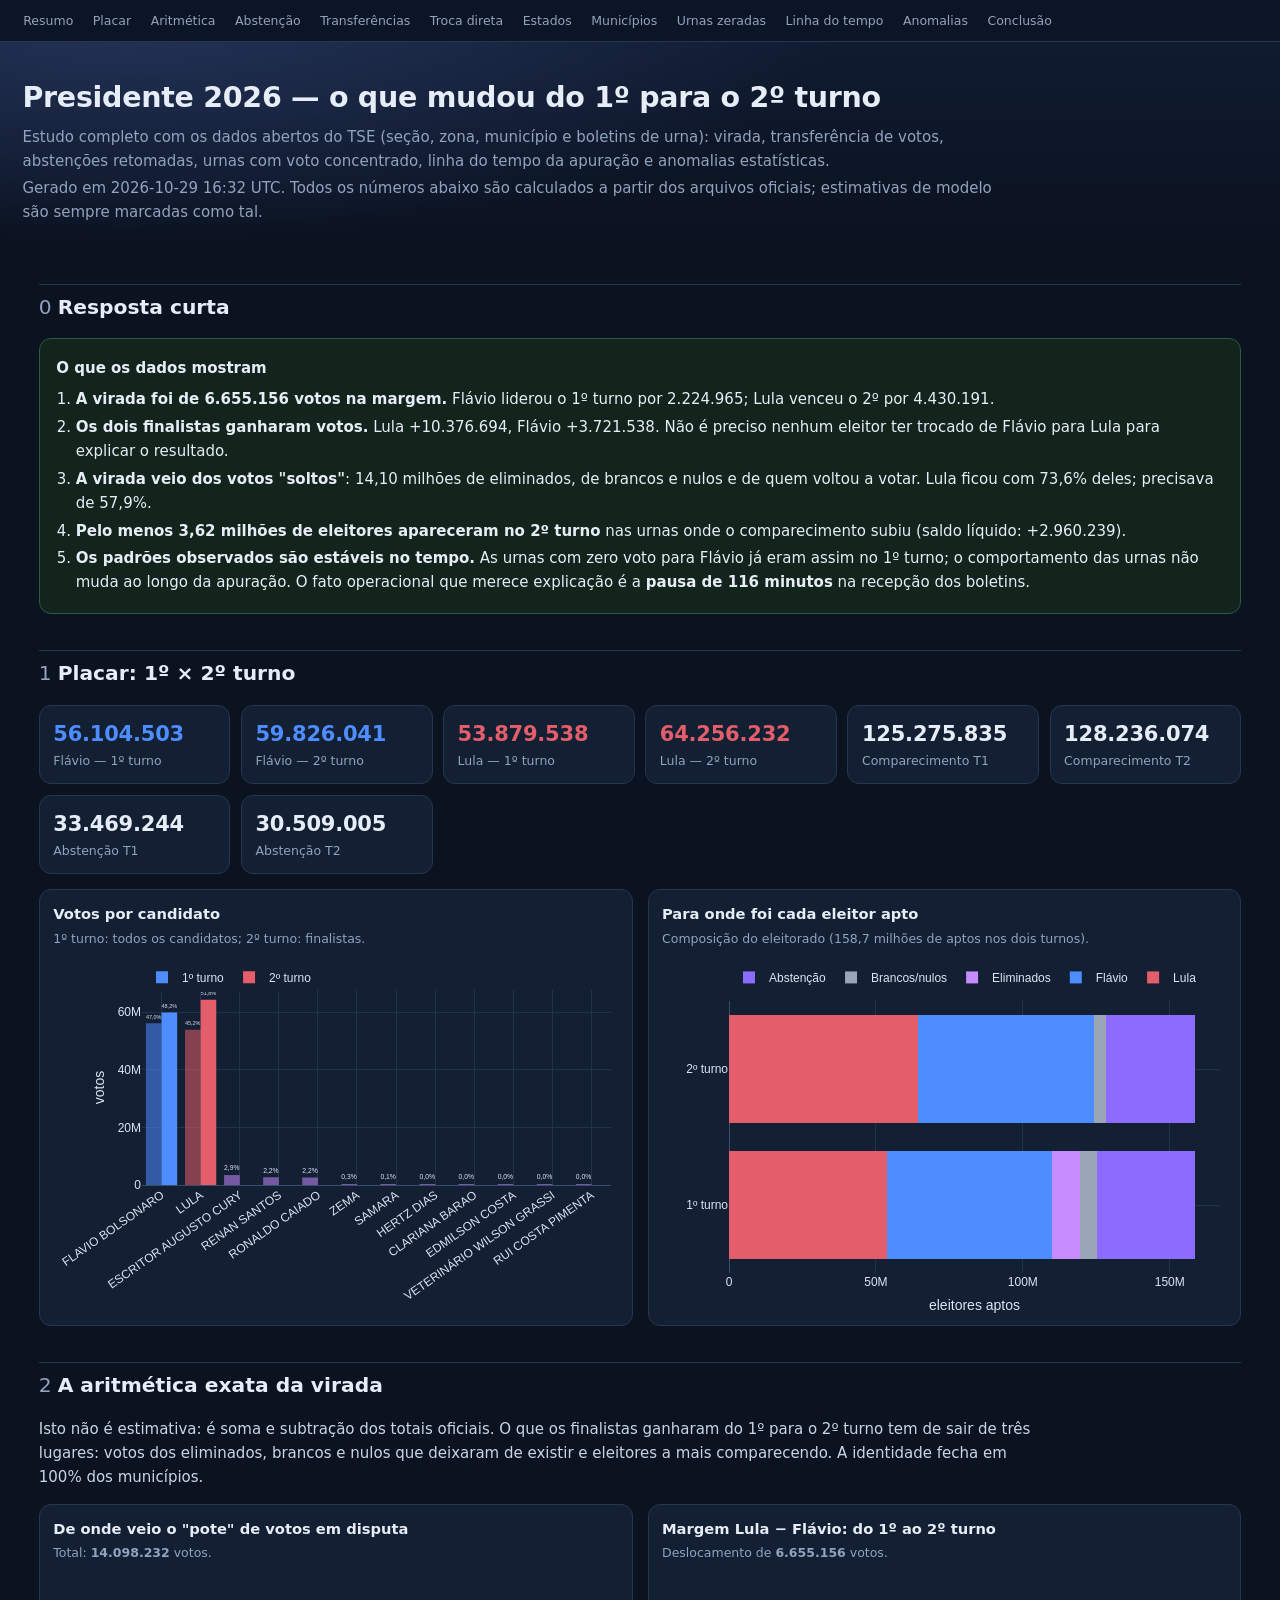
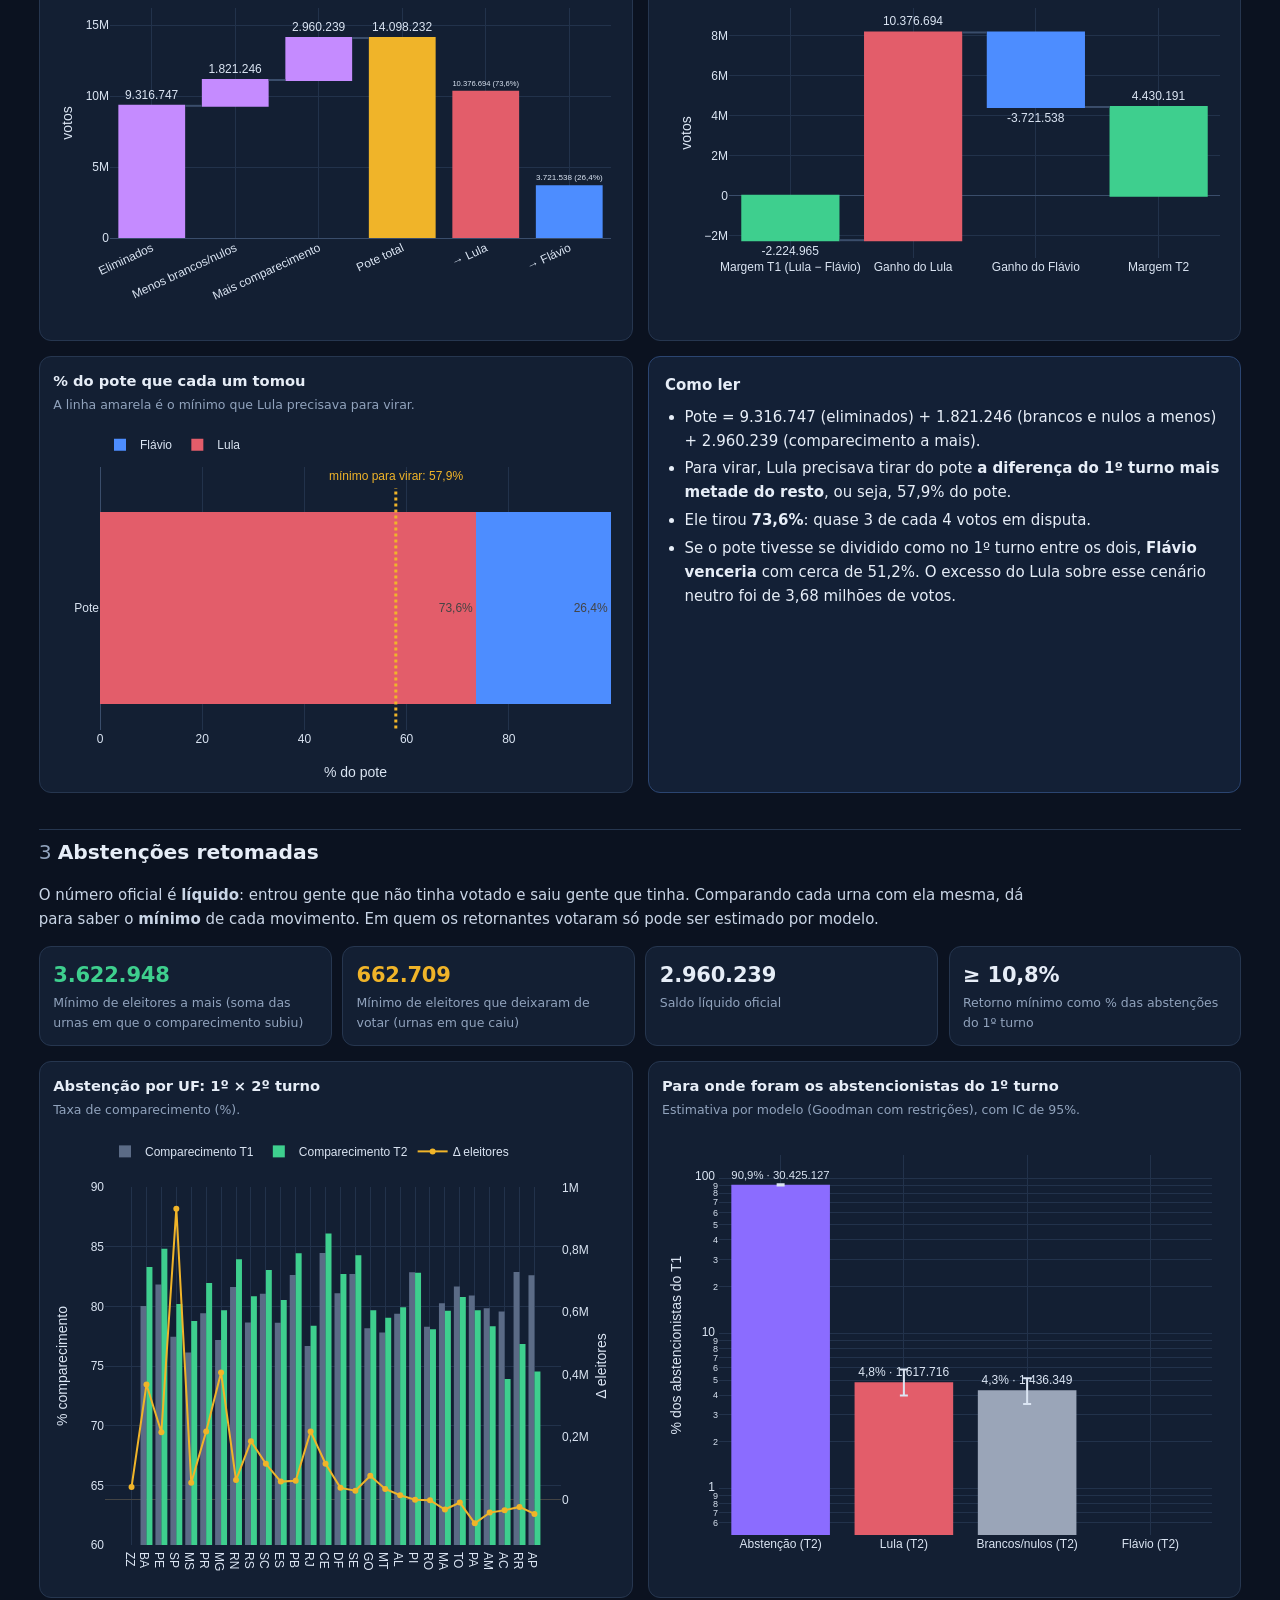
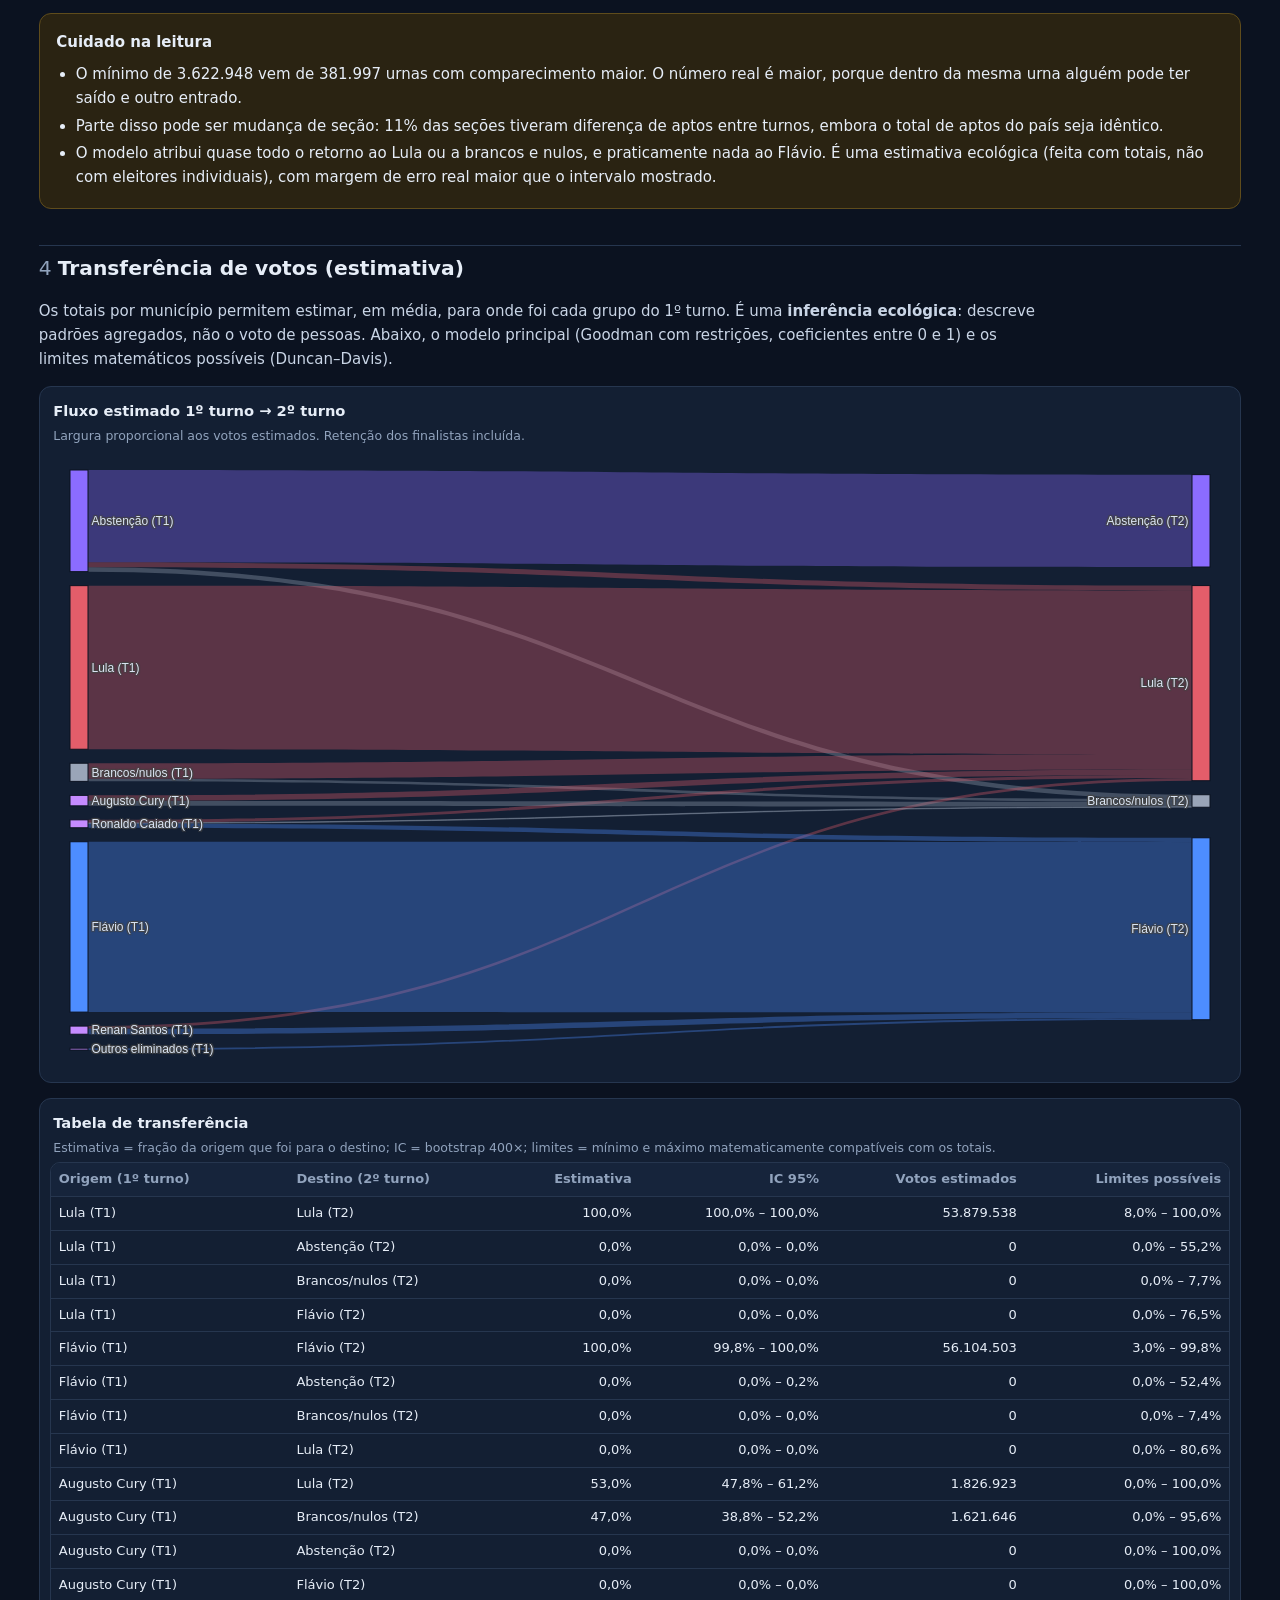
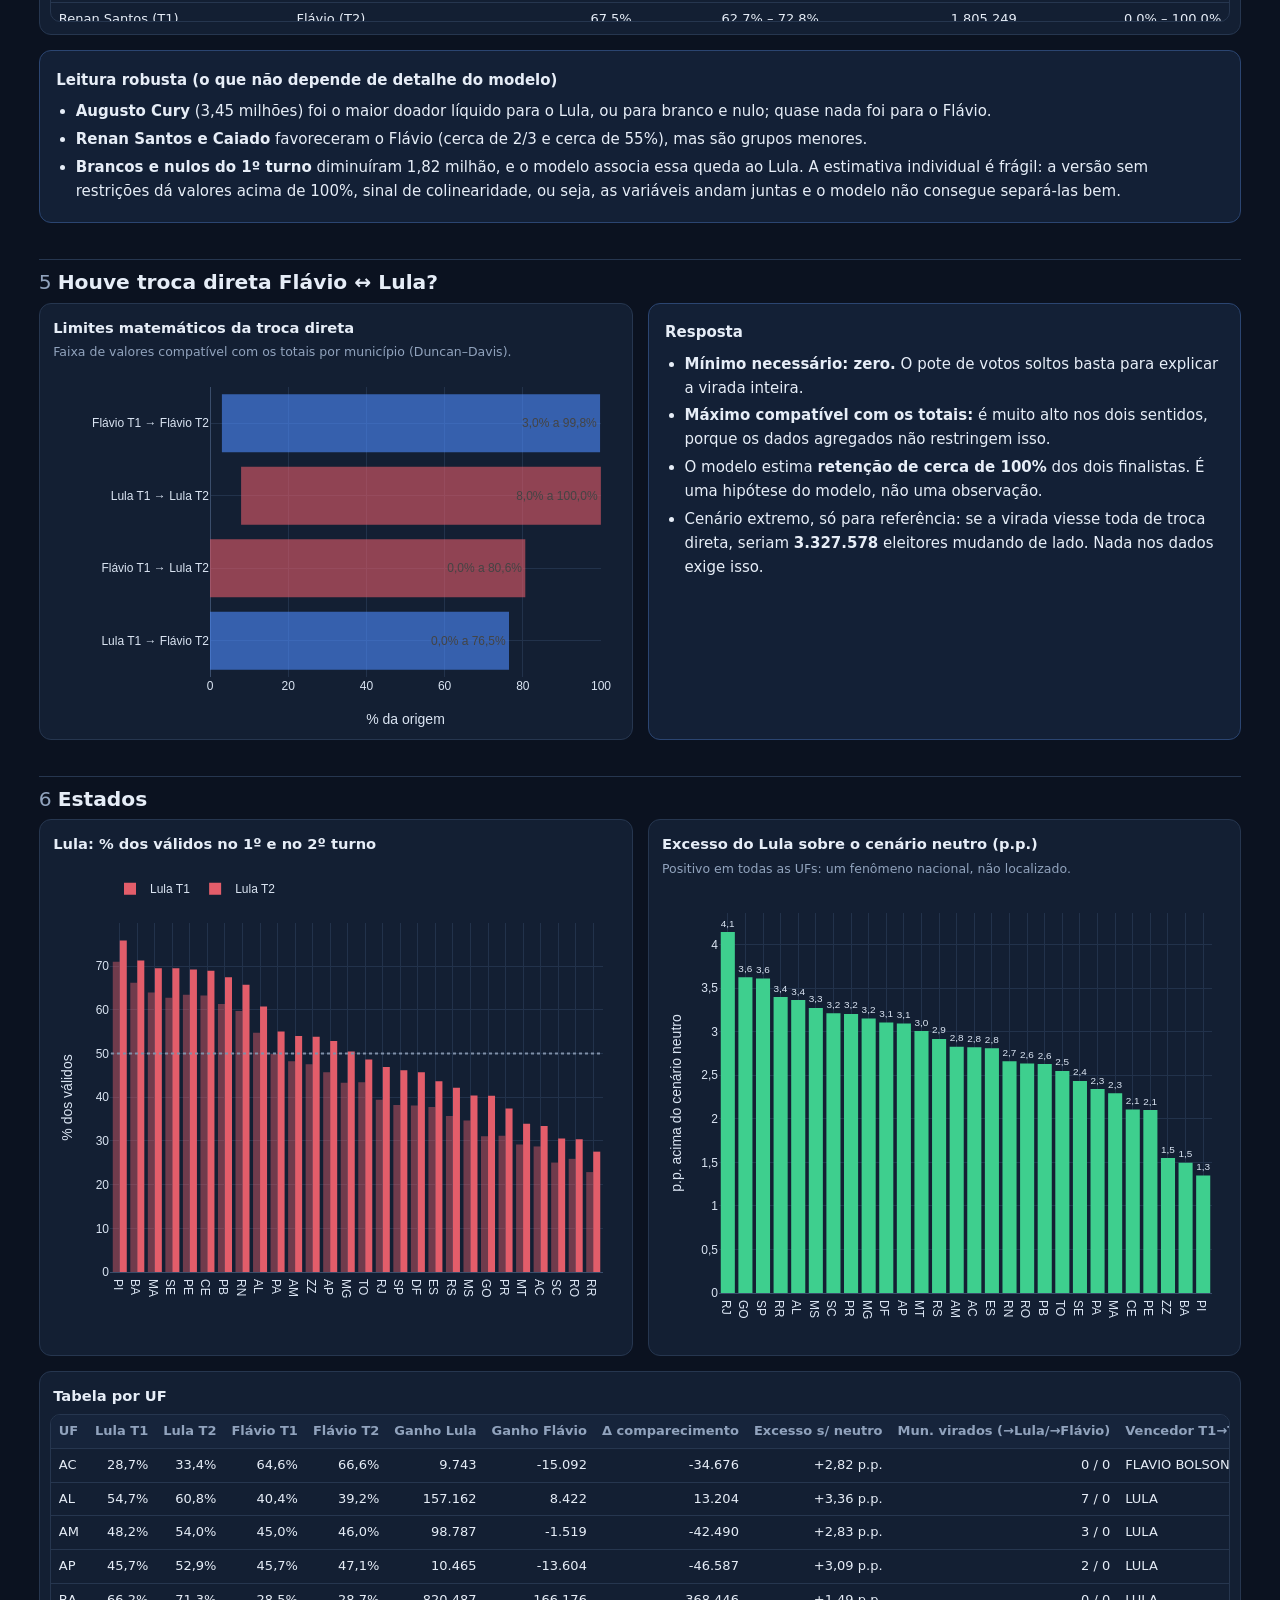
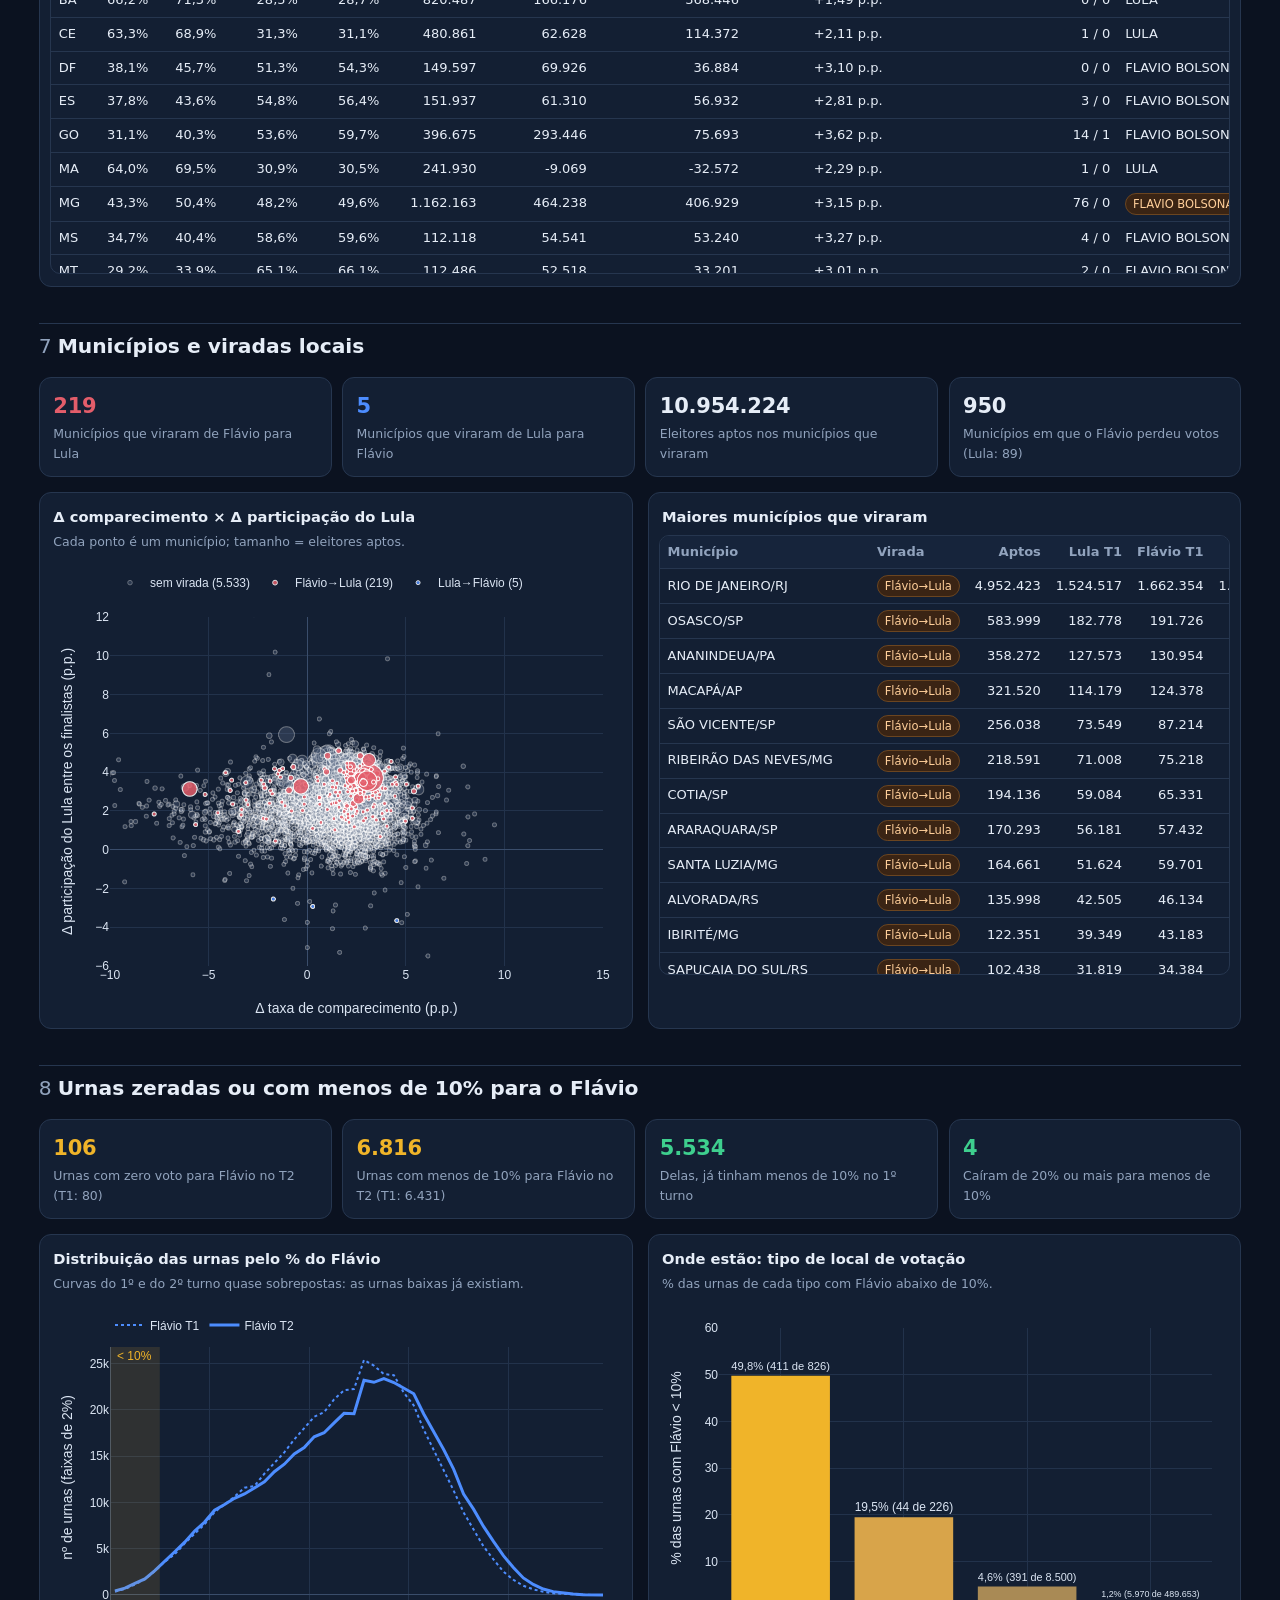
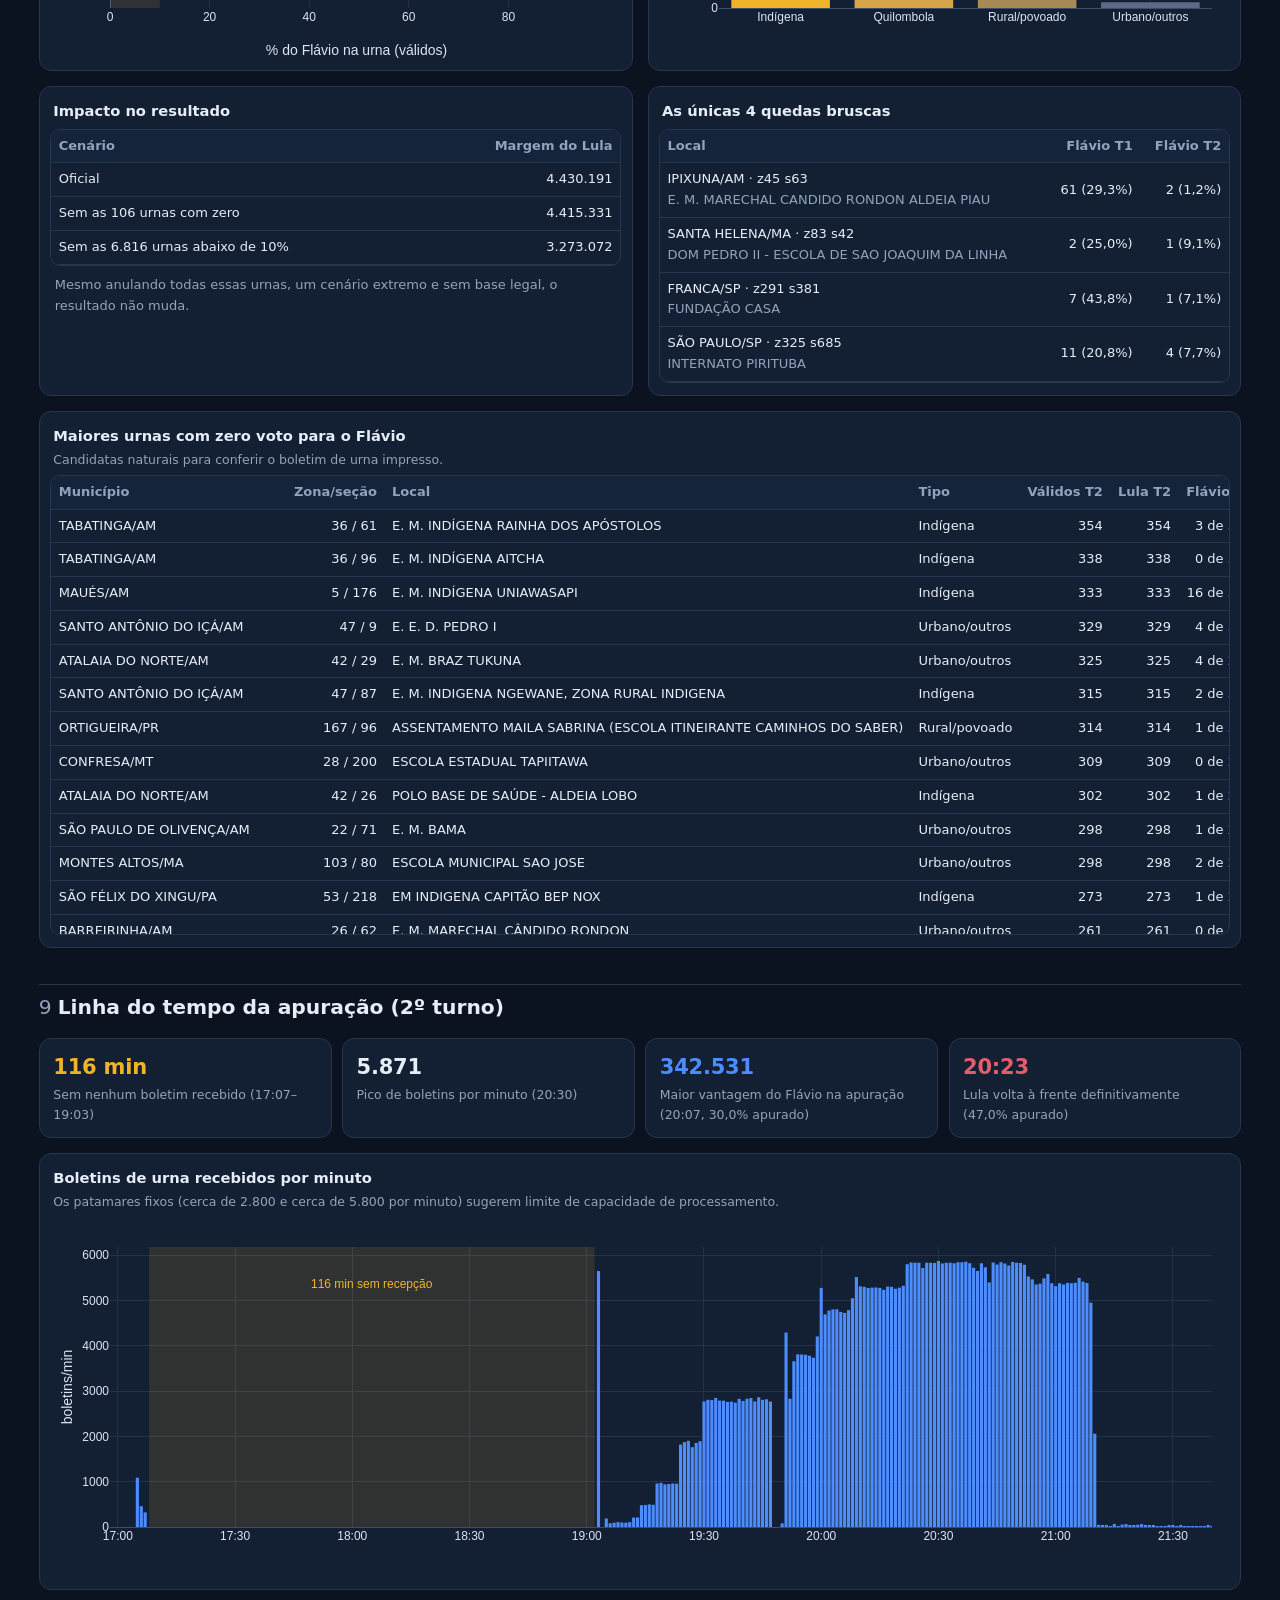
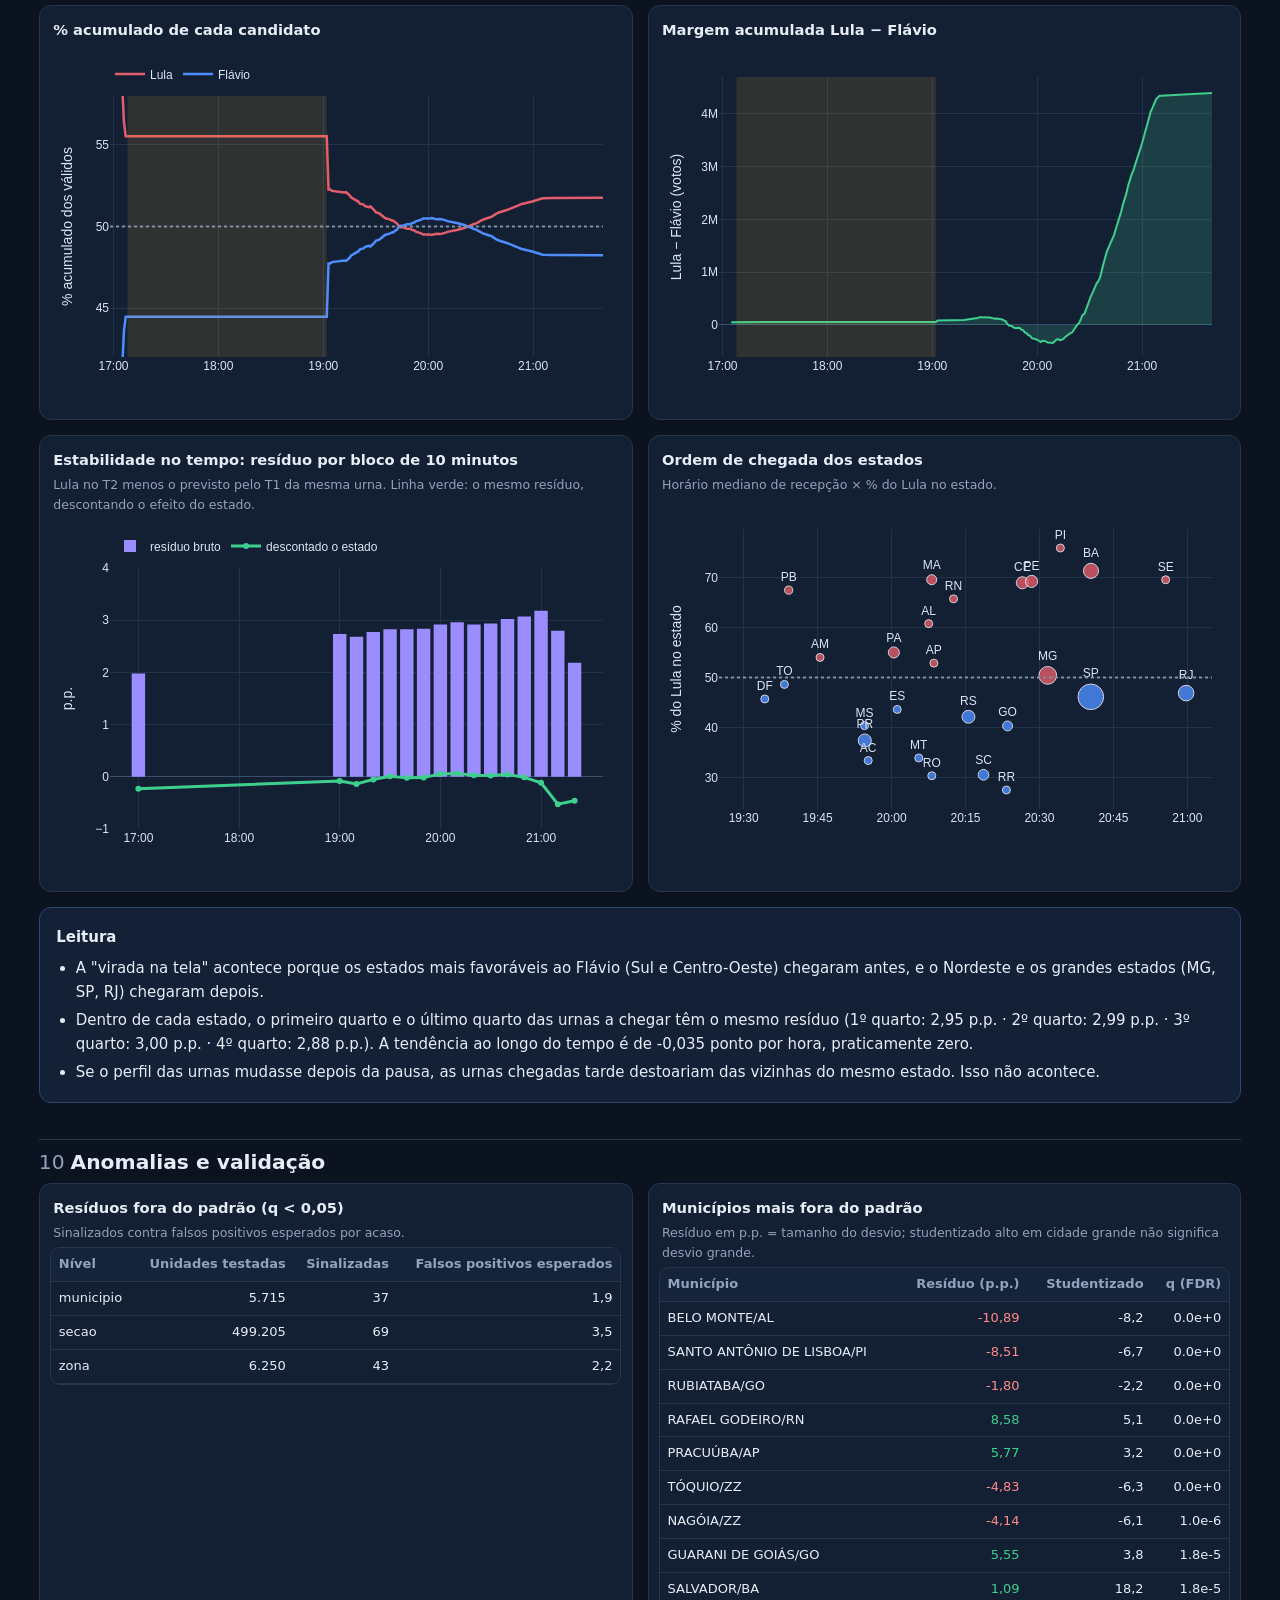
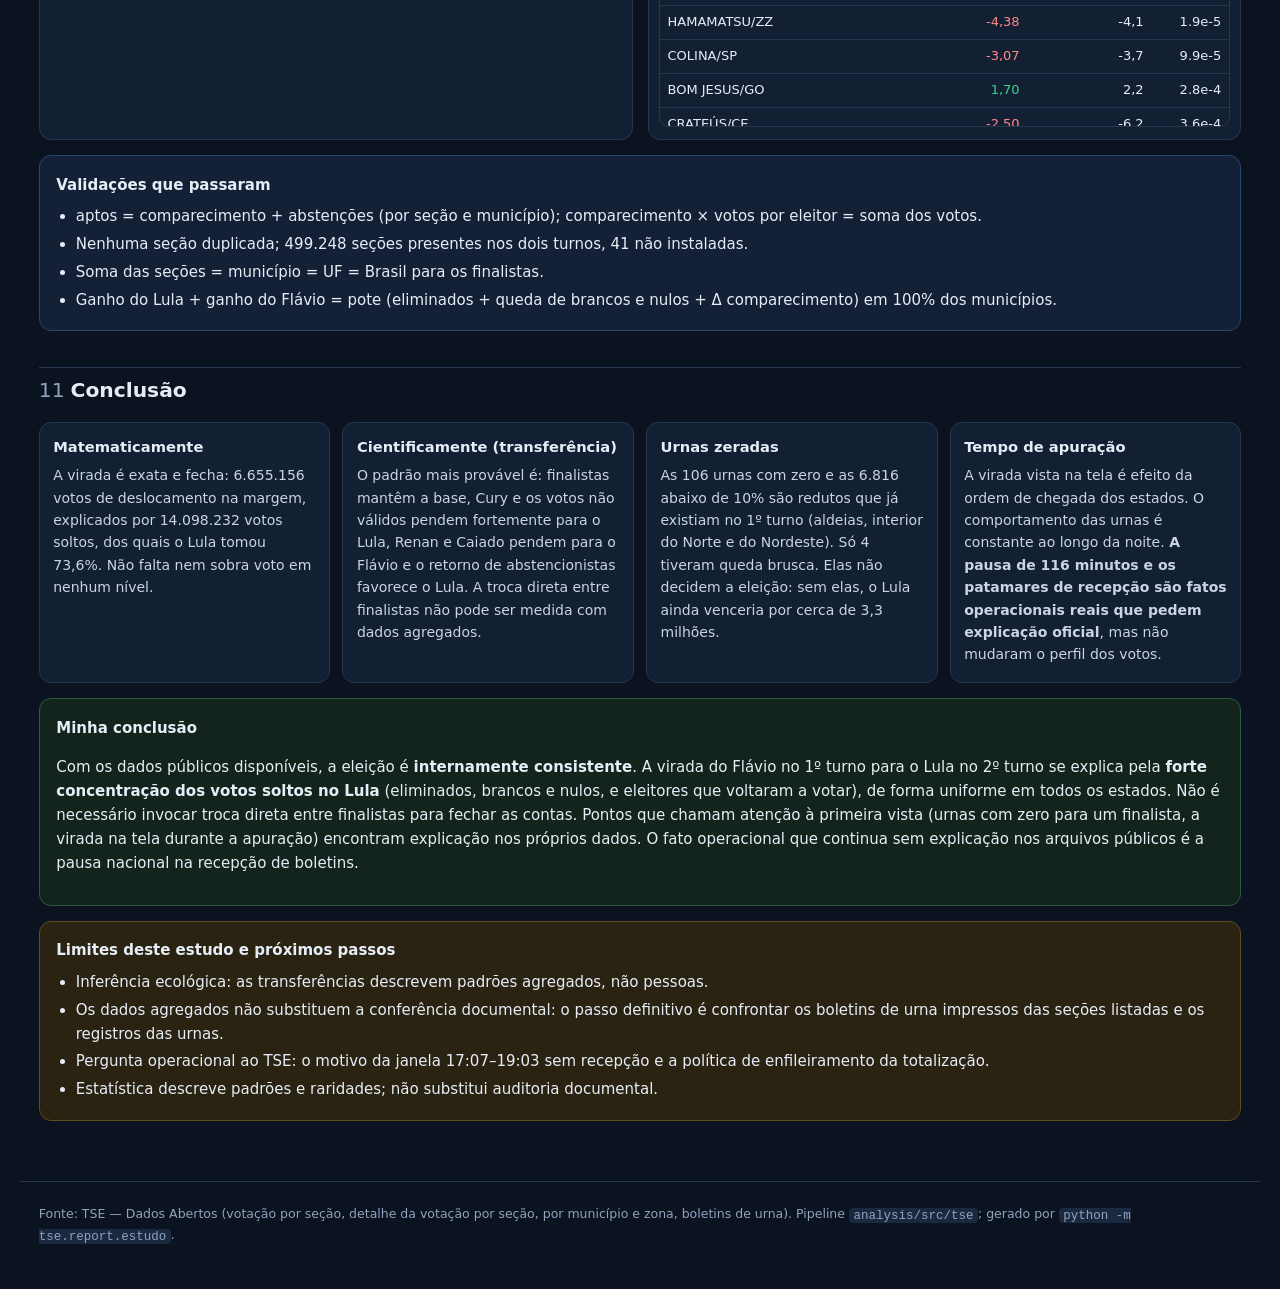
==== docs/estudo_t1_t2.html @ b5fd9144 "Publica estudo Presidente 2026 (1º × 2º turno) para GitHub Pages. Inclui HTML estático em docs/, cód" ====
<!DOCTYPE html>
<html lang="pt-BR">
<head>
<meta charset="utf-8"/>
<meta name="viewport" content="width=device-width, initial-scale=1"/>
<title>Estudo 1º × 2º turno — Presidente 2026</title>
<script>
/**
* plotly.js v2.35.2
* Copyright 2012-2024, Plotly, Inc.
* All rights reserved.
* Licensed under the MIT license
*/
/*! For license information please see plotly.min.js.LICENSE.txt */
!function(t,e){"object"==typeof exports&&"object"==typeof module?module.exports=e():"function"==typeof define&&define.amd?define([],e):"object"==typeof exports?exports.Plotly=e():t.Plotly=e()}(self,(function(){return function(){var t={6713:function(t,e,r){"use strict";var n=r(34809),i={"X,X div":'direction:ltr;font-family:"Open Sans",verdana,arial,sans-serif;margin:0;padding:0;',"X input,X button":'font-family:"Open Sans",verdana,arial,sans-serif;',"X input:focus,X button:focus":"outline:none;","X a":"text-decoration:none;","X a:hover":"text-decoration:none;","X .crisp":"shape-rendering:crispEdges;","X .user-select-none":"-webkit-user-select:none;-moz-user-select:none;-ms-user-select:none;-o-user-select:none;user-select:none;","X svg":"overflow:hidden;","X svg a":"fill:#447adb;","X svg a:hover":"fill:#3c6dc5;","X .main-svg":"position:absolute;top:0;left:0;pointer-events:none;","X .main-svg .draglayer":"pointer-events:all;","X .cursor-default":"cursor:default;","X .cursor-pointer":"cursor:pointer;","X .cursor-crosshair":"cursor:crosshair;","X .cursor-move":"cursor:move;","X .cursor-col-resize":"cursor:col-resize;","X .cursor-row-resize":"cursor:row-resize;","X .cursor-ns-resize":"cursor:ns-resize;","X .cursor-ew-resize":"cursor:ew-resize;","X .cursor-sw-resize":"cursor:sw-resize;","X .cursor-s-resize":"cursor:s-resize;","X .cursor-se-resize":"cursor:se-resize;","X .cursor-w-resize":"cursor:w-resize;","X .cursor-e-resize":"cursor:e-resize;","X .cursor-nw-resize":"cursor:nw-resize;","X .cursor-n-resize":"cursor:n-resize;","X .cursor-ne-resize":"cursor:ne-resize;","X .cursor-grab":"cursor:-webkit-grab;cursor:grab;","X .modebar":"position:absolute;top:2px;right:2px;","X .ease-bg":"-webkit-transition:background-color .3s ease 0s;-moz-transition:background-color .3s ease 0s;-ms-transition:background-color .3s ease 0s;-o-transition:background-color .3s ease 0s;transition:background-color .3s ease 0s;","X .modebar--hover>:not(.watermark)":"opacity:0;-webkit-transition:opacity .3s ease 0s;-moz-transition:opacity .3s ease 0s;-ms-transition:opacity .3s ease 0s;-o-transition:opacity .3s ease 0s;transition:opacity .3s ease 0s;","X:hover .modebar--hover .modebar-group":"opacity:1;","X .modebar-group":"float:left;display:inline-block;box-sizing:border-box;padding-left:8px;position:relative;vertical-align:middle;white-space:nowrap;","X .modebar-btn":"position:relative;font-size:16px;padding:3px 4px;height:22px;cursor:pointer;line-height:normal;box-sizing:border-box;","X .modebar-btn svg":"position:relative;top:2px;","X .modebar.vertical":"display:flex;flex-direction:column;flex-wrap:wrap;align-content:flex-end;max-height:100%;","X .modebar.vertical svg":"top:-1px;","X .modebar.vertical .modebar-group":"display:block;float:none;padding-left:0px;padding-bottom:8px;","X .modebar.vertical .modebar-group .modebar-btn":"display:block;text-align:center;","X [data-title]:before,X [data-title]:after":"position:absolute;-webkit-transform:translate3d(0, 0, 0);-moz-transform:translate3d(0, 0, 0);-ms-transform:translate3d(0, 0, 0);-o-transform:translate3d(0, 0, 0);transform:translate3d(0, 0, 0);display:none;opacity:0;z-index:1001;pointer-events:none;top:110%;right:50%;","X [data-title]:hover:before,X [data-title]:hover:after":"display:block;opacity:1;","X [data-title]:before":'content:"";position:absolute;background:rgba(0,0,0,0);border:6px solid rgba(0,0,0,0);z-index:1002;margin-top:-12px;border-bottom-color:#69738a;margin-right:-6px;',"X [data-title]:after":"content:attr(data-title);background:#69738a;color:#fff;padding:8px 10px;font-size:12px;line-height:12px;white-space:nowrap;margin-right:-18px;border-radius:2px;","X .vertical [data-title]:before,X .vertical [data-title]:after":"top:0%;right:200%;","X .vertical [data-title]:before":"border:6px solid rgba(0,0,0,0);border-left-color:#69738a;margin-top:8px;margin-right:-30px;",Y:'font-family:"Open Sans",verdana,arial,sans-serif;position:fixed;top:50px;right:20px;z-index:10000;font-size:10pt;max-width:180px;',"Y p":"margin:0;","Y .notifier-note":"min-width:180px;max-width:250px;border:1px solid #fff;z-index:3000;margin:0;background-color:#8c97af;background-color:rgba(140,151,175,.9);color:#fff;padding:10px;overflow-wrap:break-word;word-wrap:break-word;-ms-hyphens:auto;-webkit-hyphens:auto;hyphens:auto;","Y .notifier-close":"color:#fff;opacity:.8;float:right;padding:0 5px;background:none;border:none;font-size:20px;font-weight:bold;line-height:20px;","Y .notifier-close:hover":"color:#444;text-decoration:none;cursor:pointer;"};for(var a in i){var o=a.replace(/^,/," ,").replace(/X/g,".js-plotly-plot .plotly").replace(/Y/g,".plotly-notifier");n.addStyleRule(o,i[a])}},14187:function(t,e,r){"use strict";t.exports=r(47908)},20273:function(t,e,r){"use strict";t.exports=r(58218)},6457:function(t,e,r){"use strict";t.exports=r(89362)},15849:function(t,e,r){"use strict";t.exports=r(53794)},38847:function(t,e,r){"use strict";t.exports=r(29698)},7659:function(t,e,r){"use strict";t.exports=r(51252)},60089:function(t,e,r){"use strict";t.exports=r(48050)},22084:function(t,e,r){"use strict";t.exports=r(58075)},35892:function(t,e,r){"use strict";t.exports=r(9419)},81204:function(t,e,r){"use strict";t.exports=r(28128)},55857:function(t,e,r){"use strict";t.exports=r(47050)},12862:function(t,e,r){"use strict";t.exports=r(91405)},97629:function(t,e,r){"use strict";t.exports=r(34406)},67549:function(t,e,r){"use strict";t.exports=r(17430)},2660:function(t,e,r){"use strict";t.exports=r(91995)},86071:function(t,e,r){"use strict";t.exports=r(81264)},66200:function(t,e,r){"use strict";t.exports=r(42849)},53446:function(t,e,r){"use strict";t.exports=r(52213)},86899:function(t,e,r){"use strict";t.exports=r(91132)},13430:function(t,e,r){"use strict";t.exports=r(50453)},21548:function(t,e,r){"use strict";t.exports=r(29251)},53939:function(t,e,r){"use strict";t.exports=r(72892)},1902:function(t,e,r){"use strict";t.exports=r(74461)},29096:function(t,e,r){"use strict";t.exports=r(66143)},23820:function(t,e,r){"use strict";t.exports=r(81955)},82017:function(t,e,r){"use strict";t.exports=r(36858)},113:function(t,e,r){"use strict";t.exports=r(92106)},20260:function(t,e,r){"use strict";var n=r(67549);n.register([r(20273),r(15849),r(21548),r(1902),r(29096),r(23820),r(12862),r(1639),r(10067),r(53446),r(31014),r(113),r(78170),r(8202),r(92382),r(82017),r(86899),r(54357),r(66903),r(90594),r(71680),r(7412),r(55857),r(784),r(74221),r(22084),r(44001),r(97281),r(12345),r(53939),r(29117),r(5410),r(5057),r(81204),r(86071),r(14226),r(35892),r(2660),r(96599),r(28573),r(76832),r(60089),r(51469),r(97629),r(27700),r(7659),r(11780),r(27195),r(6457),r(84639),r(14187),r(66200),r(13430),r(90590),r(38847)]),t.exports=n},28573:function(t,e,r){"use strict";t.exports=r(25638)},90594:function(t,e,r){"use strict";t.exports=r(75297)},7412:function(t,e,r){"use strict";t.exports=r(58859)},27700:function(t,e,r){"use strict";t.exports=r(12683)},5410:function(t,e,r){"use strict";t.exports=r(6305)},29117:function(t,e,r){"use strict";t.exports=r(83910)},78170:function(t,e,r){"use strict";t.exports=r(49913)},12345:function(t,e,r){"use strict";t.exports=r(15186)},96599:function(t,e,r){"use strict";t.exports=r(71760)},54357:function(t,e,r){"use strict";t.exports=r(17822)},51469:function(t,e,r){"use strict";t.exports=r(56534)},74221:function(t,e,r){"use strict";t.exports=r(18070)},44001:function(t,e,r){"use strict";t.exports=r(52378)},14226:function(t,e,r){"use strict";t.exports=r(30929)},5057:function(t,e,r){"use strict";t.exports=r(83866)},11780:function(t,e,r){"use strict";t.exports=r(66939)},27195:function(t,e,r){"use strict";t.exports=r(23748)},84639:function(t,e,r){"use strict";t.exports=r(73304)},1639:function(t,e,r){"use strict";t.exports=r(12864)},90590:function(t,e,r){"use strict";t.exports=r(99855)},97281:function(t,e,r){"use strict";t.exports=r(91450)},784:function(t,e,r){"use strict";t.exports=r(51943)},8202:function(t,e,r){"use strict";t.exports=r(80809)},66903:function(t,e,r){"use strict";t.exports=r(95984)},76832:function(t,e,r){"use strict";t.exports=r(51671)},92382:function(t,e,r){"use strict";t.exports=r(47181)},10067:function(t,e,r){"use strict";t.exports=r(37276)},71680:function(t,e,r){"use strict";t.exports=r(75703)},31014:function(t,e,r){"use strict";t.exports=r(38261)},11645:function(t){"use strict";t.exports=[{path:"",backoff:0},{path:"M-2.4,-3V3L0.6,0Z",backoff:.6},{path:"M-3.7,-2.5V2.5L1.3,0Z",backoff:1.3},{path:"M-4.45,-3L-1.65,-0.2V0.2L-4.45,3L1.55,0Z",backoff:1.55},{path:"M-2.2,-2.2L-0.2,-0.2V0.2L-2.2,2.2L-1.4,3L1.6,0L-1.4,-3Z",backoff:1.6},{path:"M-4.4,-2.1L-0.6,-0.2V0.2L-4.4,2.1L-4,3L2,0L-4,-3Z",backoff:2},{path:"M2,0A2,2 0 1,1 0,-2A2,2 0 0,1 2,0Z",backoff:0,noRotate:!0},{path:"M2,2V-2H-2V2Z",backoff:0,noRotate:!0}]},50222:function(t,e,r){"use strict";var n=r(11645),i=r(80337),a=r(54826),o=r(78032).templatedArray;r(35081),t.exports=o("annotation",{visible:{valType:"boolean",dflt:!0,editType:"calc+arraydraw"},text:{valType:"string",editType:"calc+arraydraw"},textangle:{valType:"angle",dflt:0,editType:"calc+arraydraw"},font:i({editType:"calc+arraydraw",colorEditType:"arraydraw"}),width:{valType:"number",min:1,dflt:null,editType:"calc+arraydraw"},height:{valType:"number",min:1,dflt:null,editType:"calc+arraydraw"},opacity:{valType:"number",min:0,max:1,dflt:1,editType:"arraydraw"},align:{valType:"enumerated",values:["left","center","right"],dflt:"center",editType:"arraydraw"},valign:{valType:"enumerated",values:["top","middle","bottom"],dflt:"middle",editType:"arraydraw"},bgcolor:{valType:"color",dflt:"rgba(0,0,0,0)",editType:"arraydraw"},bordercolor:{valType:"color",dflt:"rgba(0,0,0,0)",editType:"arraydraw"},borderpad:{valType:"number",min:0,dflt:1,editType:"calc+arraydraw"},borderwidth:{valType:"number",min:0,dflt:1,editType:"calc+arraydraw"},showarrow:{valType:"boolean",dflt:!0,editType:"calc+arraydraw"},arrowcolor:{valType:"color",editType:"arraydraw"},arrowhead:{valType:"integer",min:0,max:n.length,dflt:1,editType:"arraydraw"},startarrowhead:{valType:"integer",min:0,max:n.length,dflt:1,editType:"arraydraw"},arrowside:{valType:"flaglist",flags:["end","start"],extras:["none"],dflt:"end",editType:"arraydraw"},arrowsize:{valType:"number",min:.3,dflt:1,editType:"calc+arraydraw"},startarrowsize:{valType:"number",min:.3,dflt:1,editType:"calc+arraydraw"},arrowwidth:{valType:"number",min:.1,editType:"calc+arraydraw"},standoff:{valType:"number",min:0,dflt:0,editType:"calc+arraydraw"},startstandoff:{valType:"number",min:0,dflt:0,editType:"calc+arraydraw"},ax:{valType:"any",editType:"calc+arraydraw"},ay:{valType:"any",editType:"calc+arraydraw"},axref:{valType:"enumerated",dflt:"pixel",values:["pixel",a.idRegex.x.toString()],editType:"calc"},ayref:{valType:"enumerated",dflt:"pixel",values:["pixel",a.idRegex.y.toString()],editType:"calc"},xref:{valType:"enumerated",values:["paper",a.idRegex.x.toString()],editType:"calc"},x:{valType:"any",editType:"calc+arraydraw"},xanchor:{valType:"enumerated",values:["auto","left","center","right"],dflt:"auto",editType:"calc+arraydraw"},xshift:{valType:"number",dflt:0,editType:"calc+arraydraw"},yref:{valType:"enumerated",values:["paper",a.idRegex.y.toString()],editType:"calc"},y:{valType:"any",editType:"calc+arraydraw"},yanchor:{valType:"enumerated",values:["auto","top","middle","bottom"],dflt:"auto",editType:"calc+arraydraw"},yshift:{valType:"number",dflt:0,editType:"calc+arraydraw"},clicktoshow:{valType:"enumerated",values:[!1,"onoff","onout"],dflt:!1,editType:"arraydraw"},xclick:{valType:"any",editType:"arraydraw"},yclick:{valType:"any",editType:"arraydraw"},hovertext:{valType:"string",editType:"arraydraw"},hoverlabel:{bgcolor:{valType:"color",editType:"arraydraw"},bordercolor:{valType:"color",editType:"arraydraw"},font:i({editType:"arraydraw"}),editType:"arraydraw"},captureevents:{valType:"boolean",editType:"arraydraw"},editType:"calc",_deprecated:{ref:{valType:"string",editType:"calc"}}})},60317:function(t,e,r){"use strict";var n=r(34809),i=r(29714),a=r(3377).draw;function o(t){var e=t._fullLayout;n.filterVisible(e.annotations).forEach((function(e){var r=i.getFromId(t,e.xref),n=i.getFromId(t,e.yref),a=i.getRefType(e.xref),o=i.getRefType(e.yref);e._extremes={},"range"===a&&s(e,r),"range"===o&&s(e,n)}))}function s(t,e){var r,n=e._id,a=n.charAt(0),o=t[a],s=t["a"+a],l=t[a+"ref"],c=t["a"+a+"ref"],u=t["_"+a+"padplus"],h=t["_"+a+"padminus"],f={x:1,y:-1}[a]*t[a+"shift"],p=3*t.arrowsize*t.arrowwidth||0,d=p+f,m=p-f,g=3*t.startarrowsize*t.arrowwidth||0,y=g+f,v=g-f;if(c===l){var x=i.findExtremes(e,[e.r2c(o)],{ppadplus:d,ppadminus:m}),_=i.findExtremes(e,[e.r2c(s)],{ppadplus:Math.max(u,y),ppadminus:Math.max(h,v)});r={min:[x.min[0],_.min[0]],max:[x.max[0],_.max[0]]}}else y=s?y+s:y,v=s?v-s:v,r=i.findExtremes(e,[e.r2c(o)],{ppadplus:Math.max(u,d,y),ppadminus:Math.max(h,m,v)});t._extremes[n]=r}t.exports=function(t){var e=t._fullLayout;if(n.filterVisible(e.annotations).length&&t._fullData.length)return n.syncOrAsync([a,o],t)}},6035:function(t,e,r){"use strict";var n=r(34809),i=r(33626),a=r(78032).arrayEditor;function o(t,e){var r,n,i,a,o,l,c,u=t._fullLayout.annotations,h=[],f=[],p=[],d=(e||[]).length;for(r=0;r<u.length;r++)if(a=(i=u[r]).clicktoshow){for(n=0;n<d;n++)if(l=(o=e[n]).xaxis,c=o.yaxis,l._id===i.xref&&c._id===i.yref&&l.d2r(o.x)===s(i._xclick,l)&&c.d2r(o.y)===s(i._yclick,c)){(i.visible?"onout"===a?f:p:h).push(r);break}n===d&&i.visible&&"onout"===a&&f.push(r)}return{on:h,off:f,explicitOff:p}}function s(t,e){return"log"===e.type?e.l2r(t):e.d2r(t)}t.exports={hasClickToShow:function(t,e){var r=o(t,e);return r.on.length>0||r.explicitOff.length>0},onClick:function(t,e){var r,s,l=o(t,e),c=l.on,u=l.off.concat(l.explicitOff),h={},f=t._fullLayout.annotations;if(c.length||u.length){for(r=0;r<c.length;r++)(s=a(t.layout,"annotations",f[c[r]])).modifyItem("visible",!0),n.extendFlat(h,s.getUpdateObj());for(r=0;r<u.length;r++)(s=a(t.layout,"annotations",f[u[r]])).modifyItem("visible",!1),n.extendFlat(h,s.getUpdateObj());return i.call("update",t,{},h)}}}},53271:function(t,e,r){"use strict";var n=r(34809),i=r(78766);t.exports=function(t,e,r,a){a("opacity");var o=a("bgcolor"),s=a("bordercolor"),l=i.opacity(s);a("borderpad");var c=a("borderwidth"),u=a("showarrow");if(a("text",u?" ":r._dfltTitle.annotation),a("textangle"),n.coerceFont(a,"font",r.font),a("width"),a("align"),a("height")&&a("valign"),u){var h,f,p=a("arrowside");-1!==p.indexOf("end")&&(h=a("arrowhead"),f=a("arrowsize")),-1!==p.indexOf("start")&&(a("startarrowhead",h),a("startarrowsize",f)),a("arrowcolor",l?e.bordercolor:i.defaultLine),a("arrowwidth",2*(l&&c||1)),a("standoff"),a("startstandoff")}var d=a("hovertext"),m=r.hoverlabel||{};if(d){var g=a("hoverlabel.bgcolor",m.bgcolor||(i.opacity(o)?i.rgb(o):i.defaultLine)),y=a("hoverlabel.bordercolor",m.bordercolor||i.contrast(g)),v=n.extendFlat({},m.font);v.color||(v.color=y),n.coerceFont(a,"hoverlabel.font",v)}a("captureevents",!!d)}},59741:function(t,e,r){"use strict";var n=r(10721),i=r(8083);t.exports=function(t,e,r,a){e=e||{};var o="log"===r&&"linear"===e.type,s="linear"===r&&"log"===e.type;if(o||s)for(var l,c,u=t._fullLayout.annotations,h=e._id.charAt(0),f=0;f<u.length;f++)l=u[f],c="annotations["+f+"].",l[h+"ref"]===e._id&&p(h),l["a"+h+"ref"]===e._id&&p("a"+h);function p(t){var r=l[t],s=null;s=o?i(r,e.range):Math.pow(10,r),n(s)||(s=null),a(c+t,s)}}},63737:function(t,e,r){"use strict";var n=r(34809),i=r(29714),a=r(59008),o=r(53271),s=r(50222);function l(t,e,r){function a(r,i){return n.coerce(t,e,s,r,i)}var l=a("visible"),c=a("clicktoshow");if(l||c){o(t,e,r,a);for(var u=e.showarrow,h=["x","y"],f=[-10,-30],p={_fullLayout:r},d=0;d<2;d++){var m=h[d],g=i.coerceRef(t,e,p,m,"","paper");if("paper"!==g&&i.getFromId(p,g)._annIndices.push(e._index),i.coercePosition(e,p,a,g,m,.5),u){var y="a"+m,v=i.coerceRef(t,e,p,y,"pixel",["pixel","paper"]);"pixel"!==v&&v!==g&&(v=e[y]="pixel");var x="pixel"===v?f[d]:.4;i.coercePosition(e,p,a,v,y,x)}a(m+"anchor"),a(m+"shift")}if(n.noneOrAll(t,e,["x","y"]),u&&n.noneOrAll(t,e,["ax","ay"]),c){var _=a("xclick"),b=a("yclick");e._xclick=void 0===_?e.x:i.cleanPosition(_,p,e.xref),e._yclick=void 0===b?e.y:i.cleanPosition(b,p,e.yref)}}}t.exports=function(t,e){a(t,e,{name:"annotations",handleItemDefaults:l})}},3377:function(t,e,r){"use strict";var n=r(45568),i=r(33626),a=r(44122),o=r(34809),s=o.strTranslate,l=r(29714),c=r(78766),u=r(62203),h=r(32141),f=r(30635),p=r(27983),d=r(14751),m=r(78032).arrayEditor,g=r(23768);function y(t,e){var r=t._fullLayout.annotations[e]||{},n=l.getFromId(t,r.xref),i=l.getFromId(t,r.yref);n&&n.setScale(),i&&i.setScale(),x(t,r,e,!1,n,i)}function v(t,e,r,n,i){var a=i[r],o=i[r+"ref"],s=-1!==r.indexOf("y"),c="domain"===l.getRefType(o),u=s?n.h:n.w;return t?c?a+(s?-e:e)/t._length:t.p2r(t.r2p(a)+e):a+(s?-e:e)/u}function x(t,e,r,a,y,x){var _,b,w=t._fullLayout,T=t._fullLayout._size,k=t._context.edits;a?(_="annotation-"+a,b=a+".annotations"):(_="annotation",b="annotations");var A=m(t.layout,b,e),M=A.modifyBase,S=A.modifyItem,E=A.getUpdateObj;w._infolayer.selectAll("."+_+'[data-index="'+r+'"]').remove();var C="clip"+w._uid+"_ann"+r;if(e._input&&!1!==e.visible){var L={x:{},y:{}},I=+e.textangle||0,P=w._infolayer.append("g").classed(_,!0).attr("data-index",String(r)).style("opacity",e.opacity),z=P.append("g").classed("annotation-text-g",!0),O=k[e.showarrow?"annotationTail":"annotationPosition"],D=e.captureevents||k.annotationText||O,R=z.append("g").style("pointer-events",D?"all":null).call(p,"pointer").on("click",(function(){t._dragging=!1,t.emit("plotly_clickannotation",Z(n.event))}));e.hovertext&&R.on("mouseover",(function(){var r=e.hoverlabel,n=r.font,i=this.getBoundingClientRect(),a=t.getBoundingClientRect();h.loneHover({x0:i.left-a.left,x1:i.right-a.left,y:(i.top+i.bottom)/2-a.top,text:e.hovertext,color:r.bgcolor,borderColor:r.bordercolor,fontFamily:n.family,fontSize:n.size,fontColor:n.color,fontWeight:n.weight,fontStyle:n.style,fontVariant:n.variant,fontShadow:n.fontShadow,fontLineposition:n.fontLineposition,fontTextcase:n.fontTextcase},{container:w._hoverlayer.node(),outerContainer:w._paper.node(),gd:t})})).on("mouseout",(function(){h.loneUnhover(w._hoverlayer.node())}));var F=e.borderwidth,B=e.borderpad,N=F+B,j=R.append("rect").attr("class","bg").style("stroke-width",F+"px").call(c.stroke,e.bordercolor).call(c.fill,e.bgcolor),U=e.width||e.height,V=w._topclips.selectAll("#"+C).data(U?[0]:[]);V.enter().append("clipPath").classed("annclip",!0).attr("id",C).append("rect"),V.exit().remove();var q=e.font,H=w._meta?o.templateString(e.text,w._meta):e.text,G=R.append("text").classed("annotation-text",!0).text(H);k.annotationText?G.call(f.makeEditable,{delegate:R,gd:t}).call(W).on("edit",(function(r){e.text=r,this.call(W),S("text",r),y&&y.autorange&&M(y._name+".autorange",!0),x&&x.autorange&&M(x._name+".autorange",!0),i.call("_guiRelayout",t,E())})):G.call(W)}else n.selectAll("#"+C).remove();function Z(t){var n={index:r,annotation:e._input,fullAnnotation:e,event:t};return a&&(n.subplotId=a),n}function W(r){return r.call(u.font,q).attr({"text-anchor":{left:"start",right:"end"}[e.align]||"middle"}),f.convertToTspans(r,t,Y),r}function Y(){var r=G.selectAll("a");1===r.size()&&r.text()===G.text()&&R.insert("a",":first-child").attr({"xlink:xlink:href":r.attr("xlink:href"),"xlink:xlink:show":r.attr("xlink:show")}).style({cursor:"pointer"}).node().appendChild(j.node());var n=R.select(".annotation-text-math-group"),h=!n.empty(),m=u.bBox((h?n:G).node()),_=m.width,b=m.height,A=e.width||_,D=e.height||b,B=Math.round(A+2*N),q=Math.round(D+2*N);function H(t,e){return"auto"===e&&(e=t<1/3?"left":t>2/3?"right":"center"),{center:0,middle:0,left:.5,bottom:-.5,right:-.5,top:.5}[e]}for(var W=!1,Y=["x","y"],X=0;X<Y.length;X++){var $,J,K,Q,tt,et=Y[X],rt=e[et+"ref"]||et,nt=e["a"+et+"ref"],it={x:y,y:x}[et],at=(I+("x"===et?0:-90))*Math.PI/180,ot=B*Math.cos(at),st=q*Math.sin(at),lt=Math.abs(ot)+Math.abs(st),ct=e[et+"anchor"],ut=e[et+"shift"]*("x"===et?1:-1),ht=L[et],ft=l.getRefType(rt);if(it&&"domain"!==ft){var pt=it.r2fraction(e[et]);(pt<0||pt>1)&&(nt===rt?((pt=it.r2fraction(e["a"+et]))<0||pt>1)&&(W=!0):W=!0),$=it._offset+it.r2p(e[et]),Q=.5}else{var dt="domain"===ft;"x"===et?(K=e[et],$=dt?it._offset+it._length*K:$=T.l+T.w*K):(K=1-e[et],$=dt?it._offset+it._length*K:$=T.t+T.h*K),Q=e.showarrow?.5:K}if(e.showarrow){ht.head=$;var mt=e["a"+et];if(tt=ot*H(.5,e.xanchor)-st*H(.5,e.yanchor),nt===rt){var gt=l.getRefType(nt);"domain"===gt?("y"===et&&(mt=1-mt),ht.tail=it._offset+it._length*mt):"paper"===gt?"y"===et?(mt=1-mt,ht.tail=T.t+T.h*mt):ht.tail=T.l+T.w*mt:ht.tail=it._offset+it.r2p(mt),J=tt}else ht.tail=$+mt,J=tt+mt;ht.text=ht.tail+tt;var yt=w["x"===et?"width":"height"];if("paper"===rt&&(ht.head=o.constrain(ht.head,1,yt-1)),"pixel"===nt){var vt=-Math.max(ht.tail-3,ht.text),xt=Math.min(ht.tail+3,ht.text)-yt;vt>0?(ht.tail+=vt,ht.text+=vt):xt>0&&(ht.tail-=xt,ht.text-=xt)}ht.tail+=ut,ht.head+=ut}else J=tt=lt*H(Q,ct),ht.text=$+tt;ht.text+=ut,tt+=ut,J+=ut,e["_"+et+"padplus"]=lt/2+J,e["_"+et+"padminus"]=lt/2-J,e["_"+et+"size"]=lt,e["_"+et+"shift"]=tt}if(W)R.remove();else{var _t=0,bt=0;if("left"!==e.align&&(_t=(A-_)*("center"===e.align?.5:1)),"top"!==e.valign&&(bt=(D-b)*("middle"===e.valign?.5:1)),h)n.select("svg").attr({x:N+_t-1,y:N+bt}).call(u.setClipUrl,U?C:null,t);else{var wt=N+bt-m.top,Tt=N+_t-m.left;G.call(f.positionText,Tt,wt).call(u.setClipUrl,U?C:null,t)}V.select("rect").call(u.setRect,N,N,A,D),j.call(u.setRect,F/2,F/2,B-F,q-F),R.call(u.setTranslate,Math.round(L.x.text-B/2),Math.round(L.y.text-q/2)),z.attr({transform:"rotate("+I+","+L.x.text+","+L.y.text+")"});var kt,At=function(r,n){P.selectAll(".annotation-arrow-g").remove();var l=L.x.head,h=L.y.head,f=L.x.tail+r,p=L.y.tail+n,m=L.x.text+r,_=L.y.text+n,b=o.rotationXYMatrix(I,m,_),w=o.apply2DTransform(b),A=o.apply2DTransform2(b),C=+j.attr("width"),O=+j.attr("height"),D=m-.5*C,F=D+C,B=_-.5*O,N=B+O,U=[[D,B,D,N],[D,N,F,N],[F,N,F,B],[F,B,D,B]].map(A);if(!U.reduce((function(t,e){return t^!!o.segmentsIntersect(l,h,l+1e6,h+1e6,e[0],e[1],e[2],e[3])}),!1)){U.forEach((function(t){var e=o.segmentsIntersect(f,p,l,h,t[0],t[1],t[2],t[3]);e&&(f=e.x,p=e.y)}));var V=e.arrowwidth,q=e.arrowcolor,H=e.arrowside,G=P.append("g").style({opacity:c.opacity(q)}).classed("annotation-arrow-g",!0),Z=G.append("path").attr("d","M"+f+","+p+"L"+l+","+h).style("stroke-width",V+"px").call(c.stroke,c.rgb(q));if(g(Z,H,e),k.annotationPosition&&Z.node().parentNode&&!a){var W=l,Y=h;if(e.standoff){var X=Math.sqrt(Math.pow(l-f,2)+Math.pow(h-p,2));W+=e.standoff*(f-l)/X,Y+=e.standoff*(p-h)/X}var $,J,K=G.append("path").classed("annotation-arrow",!0).classed("anndrag",!0).classed("cursor-move",!0).attr({d:"M3,3H-3V-3H3ZM0,0L"+(f-W)+","+(p-Y),transform:s(W,Y)}).style("stroke-width",V+6+"px").call(c.stroke,"rgba(0,0,0,0)").call(c.fill,"rgba(0,0,0,0)");d.init({element:K.node(),gd:t,prepFn:function(){var t=u.getTranslate(R);$=t.x,J=t.y,y&&y.autorange&&M(y._name+".autorange",!0),x&&x.autorange&&M(x._name+".autorange",!0)},moveFn:function(t,r){var n=w($,J),i=n[0]+t,a=n[1]+r;R.call(u.setTranslate,i,a),S("x",v(y,t,"x",T,e)),S("y",v(x,r,"y",T,e)),e.axref===e.xref&&S("ax",v(y,t,"ax",T,e)),e.ayref===e.yref&&S("ay",v(x,r,"ay",T,e)),G.attr("transform",s(t,r)),z.attr({transform:"rotate("+I+","+i+","+a+")"})},doneFn:function(){i.call("_guiRelayout",t,E());var e=document.querySelector(".js-notes-box-panel");e&&e.redraw(e.selectedObj)}})}}};e.showarrow&&At(0,0),O&&d.init({element:R.node(),gd:t,prepFn:function(){kt=z.attr("transform")},moveFn:function(t,r){var n="pointer";if(e.showarrow)e.axref===e.xref?S("ax",v(y,t,"ax",T,e)):S("ax",e.ax+t),e.ayref===e.yref?S("ay",v(x,r,"ay",T.w,e)):S("ay",e.ay+r),At(t,r);else{if(a)return;var i,o;if(y)i=v(y,t,"x",T,e);else{var l=e._xsize/T.w,c=e.x+(e._xshift-e.xshift)/T.w-l/2;i=d.align(c+t/T.w,l,0,1,e.xanchor)}if(x)o=v(x,r,"y",T,e);else{var u=e._ysize/T.h,h=e.y-(e._yshift+e.yshift)/T.h-u/2;o=d.align(h-r/T.h,u,0,1,e.yanchor)}S("x",i),S("y",o),y&&x||(n=d.getCursor(y?.5:i,x?.5:o,e.xanchor,e.yanchor))}z.attr({transform:s(t,r)+kt}),p(R,n)},clickFn:function(r,n){e.captureevents&&t.emit("plotly_clickannotation",Z(n))},doneFn:function(){p(R),i.call("_guiRelayout",t,E());var e=document.querySelector(".js-notes-box-panel");e&&e.redraw(e.selectedObj)}})}}}t.exports={draw:function(t){var e=t._fullLayout;e._infolayer.selectAll(".annotation").remove();for(var r=0;r<e.annotations.length;r++)e.annotations[r].visible&&y(t,r);return a.previousPromises(t)},drawOne:y,drawRaw:x}},23768:function(t,e,r){"use strict";var n=r(45568),i=r(78766),a=r(11645),o=r(34809),s=o.strScale,l=o.strRotate,c=o.strTranslate;t.exports=function(t,e,r){var o,u,h,f,p=t.node(),d=a[r.arrowhead||0],m=a[r.startarrowhead||0],g=(r.arrowwidth||1)*(r.arrowsize||1),y=(r.arrowwidth||1)*(r.startarrowsize||1),v=e.indexOf("start")>=0,x=e.indexOf("end")>=0,_=d.backoff*g+r.standoff,b=m.backoff*y+r.startstandoff;if("line"===p.nodeName){o={x:+t.attr("x1"),y:+t.attr("y1")},u={x:+t.attr("x2"),y:+t.attr("y2")};var w=o.x-u.x,T=o.y-u.y;if(f=(h=Math.atan2(T,w))+Math.PI,_&&b&&_+b>Math.sqrt(w*w+T*T))return void O();if(_){if(_*_>w*w+T*T)return void O();var k=_*Math.cos(h),A=_*Math.sin(h);u.x+=k,u.y+=A,t.attr({x2:u.x,y2:u.y})}if(b){if(b*b>w*w+T*T)return void O();var M=b*Math.cos(h),S=b*Math.sin(h);o.x-=M,o.y-=S,t.attr({x1:o.x,y1:o.y})}}else if("path"===p.nodeName){var E=p.getTotalLength(),C="";if(E<_+b)return void O();var L=p.getPointAtLength(0),I=p.getPointAtLength(.1);h=Math.atan2(L.y-I.y,L.x-I.x),o=p.getPointAtLength(Math.min(b,E)),C="0px,"+b+"px,";var P=p.getPointAtLength(E),z=p.getPointAtLength(E-.1);f=Math.atan2(P.y-z.y,P.x-z.x),u=p.getPointAtLength(Math.max(0,E-_)),C+=E-(C?b+_:_)+"px,"+E+"px",t.style("stroke-dasharray",C)}function O(){t.style("stroke-dasharray","0px,100px")}function D(e,a,o,u){e.path&&(e.noRotate&&(o=0),n.select(p.parentNode).append("path").attr({class:t.attr("class"),d:e.path,transform:c(a.x,a.y)+l(180*o/Math.PI)+s(u)}).style({fill:i.rgb(r.arrowcolor),"stroke-width":0}))}v&&D(m,o,h,y),x&&D(d,u,f,g)}},3599:function(t,e,r){"use strict";var n=r(3377),i=r(6035);t.exports={moduleType:"component",name:"annotations",layoutAttributes:r(50222),supplyLayoutDefaults:r(63737),includeBasePlot:r(20706)("annotations"),calcAutorange:r(60317),draw:n.draw,drawOne:n.drawOne,drawRaw:n.drawRaw,hasClickToShow:i.hasClickToShow,onClick:i.onClick,convertCoords:r(59741)}},38239:function(t,e,r){"use strict";var n=r(50222),i=r(13582).overrideAll,a=r(78032).templatedArray;t.exports=i(a("annotation",{visible:n.visible,x:{valType:"any"},y:{valType:"any"},z:{valType:"any"},ax:{valType:"number"},ay:{valType:"number"},xanchor:n.xanchor,xshift:n.xshift,yanchor:n.yanchor,yshift:n.yshift,text:n.text,textangle:n.textangle,font:n.font,width:n.width,height:n.height,opacity:n.opacity,align:n.align,valign:n.valign,bgcolor:n.bgcolor,bordercolor:n.bordercolor,borderpad:n.borderpad,borderwidth:n.borderwidth,showarrow:n.showarrow,arrowcolor:n.arrowcolor,arrowhead:n.arrowhead,startarrowhead:n.startarrowhead,arrowside:n.arrowside,arrowsize:n.arrowsize,startarrowsize:n.startarrowsize,arrowwidth:n.arrowwidth,standoff:n.standoff,startstandoff:n.startstandoff,hovertext:n.hovertext,hoverlabel:n.hoverlabel,captureevents:n.captureevents}),"calc","from-root")},47979:function(t,e,r){"use strict";var n=r(34809),i=r(29714);function a(t,e){var r=e.fullSceneLayout.domain,a=e.fullLayout._size,o={pdata:null,type:"linear",autorange:!1,range:[-1/0,1/0]};t._xa={},n.extendFlat(t._xa,o),i.setConvert(t._xa),t._xa._offset=a.l+r.x[0]*a.w,t._xa.l2p=function(){return.5*(1+t._pdata[0]/t._pdata[3])*a.w*(r.x[1]-r.x[0])},t._ya={},n.extendFlat(t._ya,o),i.setConvert(t._ya),t._ya._offset=a.t+(1-r.y[1])*a.h,t._ya.l2p=function(){return.5*(1-t._pdata[1]/t._pdata[3])*a.h*(r.y[1]-r.y[0])}}t.exports=function(t){for(var e=t.fullSceneLayout.annotations,r=0;r<e.length;r++)a(e[r],t);t.fullLayout._infolayer.selectAll(".annotation-"+t.id).remove()}},34232:function(t,e,r){"use strict";var n=r(34809),i=r(29714),a=r(59008),o=r(53271),s=r(38239);function l(t,e,r,a){function l(r,i){return n.coerce(t,e,s,r,i)}function c(t){var n=t+"axis",a={_fullLayout:{}};return a._fullLayout[n]=r[n],i.coercePosition(e,a,l,t,t,.5)}l("visible")&&(o(t,e,a.fullLayout,l),c("x"),c("y"),c("z"),n.noneOrAll(t,e,["x","y","z"]),e.xref="x",e.yref="y",e.zref="z",l("xanchor"),l("yanchor"),l("xshift"),l("yshift"),e.showarrow&&(e.axref="pixel",e.ayref="pixel",l("ax",-10),l("ay",-30),n.noneOrAll(t,e,["ax","ay"])))}t.exports=function(t,e,r){a(t,e,{name:"annotations",handleItemDefaults:l,fullLayout:r.fullLayout})}},9756:function(t,e,r){"use strict";var n=r(3377).drawRaw,i=r(25802),a=["x","y","z"];t.exports=function(t){for(var e=t.fullSceneLayout,r=t.dataScale,o=e.annotations,s=0;s<o.length;s++){for(var l=o[s],c=!1,u=0;u<3;u++){var h=a[u],f=l[h],p=e[h+"axis"].r2fraction(f);if(p<0||p>1){c=!0;break}}c?t.fullLayout._infolayer.select(".annotation-"+t.id+'[data-index="'+s+'"]').remove():(l._pdata=i(t.glplot.cameraParams,[e.xaxis.r2l(l.x)*r[0],e.yaxis.r2l(l.y)*r[1],e.zaxis.r2l(l.z)*r[2]]),n(t.graphDiv,l,s,t.id,l._xa,l._ya))}}},83348:function(t,e,r){"use strict";var n=r(33626),i=r(34809);t.exports={moduleType:"component",name:"annotations3d",schema:{subplots:{scene:{annotations:r(38239)}}},layoutAttributes:r(38239),handleDefaults:r(34232),includeBasePlot:function(t,e){var r=n.subplotsRegistry.gl3d;if(r)for(var a=r.attrRegex,o=Object.keys(t),s=0;s<o.length;s++){var l=o[s];a.test(l)&&(t[l].annotations||[]).length&&(i.pushUnique(e._basePlotModules,r),i.pushUnique(e._subplots.gl3d,l))}},convert:r(47979),draw:r(9756)}},37177:function(t,e,r){"use strict";t.exports=r(24453),r(23428),r(1401),r(72210),r(28569),r(81133),r(78295),r(25512),r(42645),r(62324),r(91662),r(66445),r(50506),r(84756),r(41858),r(57985)},29698:function(t,e,r){"use strict";var n=r(37177),i=r(34809),a=r(63821),o=a.EPOCHJD,s=a.ONEDAY,l={valType:"enumerated",values:i.sortObjectKeys(n.calendars),editType:"calc",dflt:"gregorian"},c=function(t,e,r,n){var a={};return a[r]=l,i.coerce(t,e,a,r,n)},u="##",h={d:{0:"dd","-":"d"},e:{0:"d","-":"d"},a:{0:"D","-":"D"},A:{0:"DD","-":"DD"},j:{0:"oo","-":"o"},W:{0:"ww","-":"w"},m:{0:"mm","-":"m"},b:{0:"M","-":"M"},B:{0:"MM","-":"MM"},y:{0:"yy","-":"yy"},Y:{0:"yyyy","-":"yyyy"},U:u,w:u,c:{0:"D M d %X yyyy","-":"D M d %X yyyy"},x:{0:"mm/dd/yyyy","-":"mm/dd/yyyy"}},f={};function p(t){var e=f[t];return e||(f[t]=n.instance(t))}function d(t){return i.extendFlat({},l,{description:t})}function m(t){return"Sets the calendar system to use with `"+t+"` date data."}var g={xcalendar:d(m("x"))},y=i.extendFlat({},g,{ycalendar:d(m("y"))}),v=i.extendFlat({},y,{zcalendar:d(m("z"))}),x=d(["Sets the calendar system to use for `range` and `tick0`","if this is a date axis. This does not set the calendar for","interpreting data on this axis, that's specified in the trace","or via the global `layout.calendar`"].join(" "));t.exports={moduleType:"component",name:"calendars",schema:{traces:{scatter:y,bar:y,box:y,heatmap:y,contour:y,histogram:y,histogram2d:y,histogram2dcontour:y,scatter3d:v,surface:v,mesh3d:v,scattergl:y,ohlc:g,candlestick:g},layout:{calendar:d(["Sets the default calendar system to use for interpreting and","displaying dates throughout the plot."].join(" "))},subplots:{xaxis:{calendar:x},yaxis:{calendar:x},scene:{xaxis:{calendar:x},yaxis:{calendar:x},zaxis:{calendar:x}},polar:{radialaxis:{calendar:x}}},transforms:{filter:{valuecalendar:d(["WARNING: All transforms are deprecated and may be removed from the API in next major version.","Sets the calendar system to use for `value`, if it is a date."].join(" ")),targetcalendar:d(["WARNING: All transforms are deprecated and may be removed from the API in next major version.","Sets the calendar system to use for `target`, if it is an","array of dates. If `target` is a string (eg *x*) we use the","corresponding trace attribute (eg `xcalendar`) if it exists,","even if `targetcalendar` is provided."].join(" "))}}},layoutAttributes:l,handleDefaults:c,handleTraceDefaults:function(t,e,r,n){for(var i=0;i<r.length;i++)c(t,e,r[i]+"calendar",n.calendar)},CANONICAL_SUNDAY:{chinese:"2000-01-02",coptic:"2000-01-03",discworld:"2000-01-03",ethiopian:"2000-01-05",hebrew:"5000-01-01",islamic:"1000-01-02",julian:"2000-01-03",mayan:"5000-01-01",nanakshahi:"1000-01-05",nepali:"2000-01-05",persian:"1000-01-01",jalali:"1000-01-01",taiwan:"1000-01-04",thai:"2000-01-04",ummalqura:"1400-01-06"},CANONICAL_TICK:{chinese:"2000-01-01",coptic:"2000-01-01",discworld:"2000-01-01",ethiopian:"2000-01-01",hebrew:"5000-01-01",islamic:"1000-01-01",julian:"2000-01-01",mayan:"5000-01-01",nanakshahi:"1000-01-01",nepali:"2000-01-01",persian:"1000-01-01",jalali:"1000-01-01",taiwan:"1000-01-01",thai:"2000-01-01",ummalqura:"1400-01-01"},DFLTRANGE:{chinese:["2000-01-01","2001-01-01"],coptic:["1700-01-01","1701-01-01"],discworld:["1800-01-01","1801-01-01"],ethiopian:["2000-01-01","2001-01-01"],hebrew:["5700-01-01","5701-01-01"],islamic:["1400-01-01","1401-01-01"],julian:["2000-01-01","2001-01-01"],mayan:["5200-01-01","5201-01-01"],nanakshahi:["0500-01-01","0501-01-01"],nepali:["2000-01-01","2001-01-01"],persian:["1400-01-01","1401-01-01"],jalali:["1400-01-01","1401-01-01"],taiwan:["0100-01-01","0101-01-01"],thai:["2500-01-01","2501-01-01"],ummalqura:["1400-01-01","1401-01-01"]},getCal:p,worldCalFmt:function(t,e,r){for(var n,i,a,l,c,f=Math.floor((e+.05)/s)+o,d=p(r).fromJD(f),m=0;-1!==(m=t.indexOf("%",m));)"0"===(n=t.charAt(m+1))||"-"===n||"_"===n?(a=3,i=t.charAt(m+2),"_"===n&&(n="-")):(i=n,n="0",a=2),(l=h[i])?(c=l===u?u:d.formatDate(l[n]),t=t.substr(0,m)+c+t.substr(m+a),m+=c.length):m+=a;return t}}},10229:function(t,e){"use strict";e.defaults=["#1f77b4","#ff7f0e","#2ca02c","#d62728","#9467bd","#8c564b","#e377c2","#7f7f7f","#bcbd22","#17becf"],e.defaultLine="#444",e.lightLine="#eee",e.background="#fff",e.borderLine="#BEC8D9",e.lightFraction=1e3/11},78766:function(t,e,r){"use strict";var n=r(65657),i=r(10721),a=r(87800).isTypedArray,o=t.exports={},s=r(10229);o.defaults=s.defaults;var l=o.defaultLine=s.defaultLine;o.lightLine=s.lightLine;var c=o.background=s.background;function u(t){if(i(t)||"string"!=typeof t)return t;var e=t.trim();if("rgb"!==e.substr(0,3))return t;var r=e.match(/^rgba?\s*\(([^()]*)\)$/);if(!r)return t;var n=r[1].trim().split(/\s*[\s,]\s*/),a="a"===e.charAt(3)&&4===n.length;if(!a&&3!==n.length)return t;for(var o=0;o<n.length;o++){if(!n[o].length)return t;if(n[o]=Number(n[o]),!(n[o]>=0))return t;if(3===o)n[o]>1&&(n[o]=1);else if(n[o]>=1)return t}var s=Math.round(255*n[0])+", "+Math.round(255*n[1])+", "+Math.round(255*n[2]);return a?"rgba("+s+", "+n[3]+")":"rgb("+s+")"}o.tinyRGB=function(t){var e=t.toRgb();return"rgb("+Math.round(e.r)+", "+Math.round(e.g)+", "+Math.round(e.b)+")"},o.rgb=function(t){return o.tinyRGB(n(t))},o.opacity=function(t){return t?n(t).getAlpha():0},o.addOpacity=function(t,e){var r=n(t).toRgb();return"rgba("+Math.round(r.r)+", "+Math.round(r.g)+", "+Math.round(r.b)+", "+e+")"},o.combine=function(t,e){var r=n(t).toRgb();if(1===r.a)return n(t).toRgbString();var i=n(e||c).toRgb(),a=1===i.a?i:{r:255*(1-i.a)+i.r*i.a,g:255*(1-i.a)+i.g*i.a,b:255*(1-i.a)+i.b*i.a},o={r:a.r*(1-r.a)+r.r*r.a,g:a.g*(1-r.a)+r.g*r.a,b:a.b*(1-r.a)+r.b*r.a};return n(o).toRgbString()},o.interpolate=function(t,e,r){var i=n(t).toRgb(),a=n(e).toRgb(),o={r:r*i.r+(1-r)*a.r,g:r*i.g+(1-r)*a.g,b:r*i.b+(1-r)*a.b};return n(o).toRgbString()},o.contrast=function(t,e,r){var i=n(t);return 1!==i.getAlpha()&&(i=n(o.combine(t,c))),(i.isDark()?e?i.lighten(e):c:r?i.darken(r):l).toString()},o.stroke=function(t,e){var r=n(e);t.style({stroke:o.tinyRGB(r),"stroke-opacity":r.getAlpha()})},o.fill=function(t,e){var r=n(e);t.style({fill:o.tinyRGB(r),"fill-opacity":r.getAlpha()})},o.clean=function(t){if(t&&"object"==typeof t){var e,r,n,i,s=Object.keys(t);for(e=0;e<s.length;e++)if(i=t[n=s[e]],"color"===n.substr(n.length-5))if(Array.isArray(i))for(r=0;r<i.length;r++)i[r]=u(i[r]);else t[n]=u(i);else if("colorscale"===n.substr(n.length-10)&&Array.isArray(i))for(r=0;r<i.length;r++)Array.isArray(i[r])&&(i[r][1]=u(i[r][1]));else if(Array.isArray(i)){var l=i[0];if(!Array.isArray(l)&&l&&"object"==typeof l)for(r=0;r<i.length;r++)o.clean(i[r])}else i&&"object"==typeof i&&!a(i)&&o.clean(i)}}},25158:function(t,e,r){"use strict";var n=r(25829),i=r(80337),a=r(93049).extendFlat,o=r(13582).overrideAll;t.exports=o({orientation:{valType:"enumerated",values:["h","v"],dflt:"v"},thicknessmode:{valType:"enumerated",values:["fraction","pixels"],dflt:"pixels"},thickness:{valType:"number",min:0,dflt:30},lenmode:{valType:"enumerated",values:["fraction","pixels"],dflt:"fraction"},len:{valType:"number",min:0,dflt:1},x:{valType:"number"},xref:{valType:"enumerated",dflt:"paper",values:["container","paper"],editType:"layoutstyle"},xanchor:{valType:"enumerated",values:["left","center","right"]},xpad:{valType:"number",min:0,dflt:10},y:{valType:"number"},yref:{valType:"enumerated",dflt:"paper",values:["container","paper"],editType:"layoutstyle"},yanchor:{valType:"enumerated",values:["top","middle","bottom"]},ypad:{valType:"number",min:0,dflt:10},outlinecolor:n.linecolor,outlinewidth:n.linewidth,bordercolor:n.linecolor,borderwidth:{valType:"number",min:0,dflt:0},bgcolor:{valType:"color",dflt:"rgba(0,0,0,0)"},tickmode:n.minor.tickmode,nticks:n.nticks,tick0:n.tick0,dtick:n.dtick,tickvals:n.tickvals,ticktext:n.ticktext,ticks:a({},n.ticks,{dflt:""}),ticklabeloverflow:a({},n.ticklabeloverflow,{}),ticklabelposition:{valType:"enumerated",values:["outside","inside","outside top","inside top","outside left","inside left","outside right","inside right","outside bottom","inside bottom"],dflt:"outside"},ticklen:n.ticklen,tickwidth:n.tickwidth,tickcolor:n.tickcolor,ticklabelstep:n.ticklabelstep,showticklabels:n.showticklabels,labelalias:n.labelalias,tickfont:i({}),tickangle:n.tickangle,tickformat:n.tickformat,tickformatstops:n.tickformatstops,tickprefix:n.tickprefix,showtickprefix:n.showtickprefix,ticksuffix:n.ticksuffix,showticksuffix:n.showticksuffix,separatethousands:n.separatethousands,exponentformat:n.exponentformat,minexponent:n.minexponent,showexponent:n.showexponent,title:{text:{valType:"string"},font:i({}),side:{valType:"enumerated",values:["right","top","bottom"]}},_deprecated:{title:{valType:"string"},titlefont:i({}),titleside:{valType:"enumerated",values:["right","top","bottom"],dflt:"top"}}},"colorbars","from-root")},34554:function(t){"use strict";t.exports={cn:{colorbar:"colorbar",cbbg:"cbbg",cbfill:"cbfill",cbfills:"cbfills",cbline:"cbline",cblines:"cblines",cbaxis:"cbaxis",cbtitleunshift:"cbtitleunshift",cbtitle:"cbtitle",cboutline:"cboutline",crisp:"crisp",jsPlaceholder:"js-placeholder"}}},42097:function(t,e,r){"use strict";var n=r(34809),i=r(78032),a=r(22777),o=r(87433),s=r(12036),l=r(54616),c=r(25158);t.exports=function(t,e,r){var u=i.newContainer(e,"colorbar"),h=t.colorbar||{};function f(t,e){return n.coerce(h,u,c,t,e)}var p=r.margin||{t:0,b:0,l:0,r:0},d=r.width-p.l-p.r,m=r.height-p.t-p.b,g="v"===f("orientation"),y=f("thicknessmode");f("thickness","fraction"===y?30/(g?d:m):30);var v=f("lenmode");f("len","fraction"===v?1:g?m:d);var x,_,b,w="paper"===f("yref"),T="paper"===f("xref"),k="left";g?(b="middle",k=T?"left":"right",x=T?1.02:1,_=.5):(b=w?"bottom":"top",k="center",x=.5,_=w?1.02:1),n.coerce(h,u,{x:{valType:"number",min:T?-2:0,max:T?3:1,dflt:x}},"x"),n.coerce(h,u,{y:{valType:"number",min:w?-2:0,max:w?3:1,dflt:_}},"y"),f("xanchor",k),f("xpad"),f("yanchor",b),f("ypad"),n.noneOrAll(h,u,["x","y"]),f("outlinecolor"),f("outlinewidth"),f("bordercolor"),f("borderwidth"),f("bgcolor");var A=n.coerce(h,u,{ticklabelposition:{valType:"enumerated",dflt:"outside",values:g?["outside","inside","outside top","inside top","outside bottom","inside bottom"]:["outside","inside","outside left","inside left","outside right","inside right"]}},"ticklabelposition");f("ticklabeloverflow",-1!==A.indexOf("inside")?"hide past domain":"hide past div"),a(h,u,f,"linear");var M=r.font,S={noAutotickangles:!0,noTicklabelshift:!0,noTicklabelstandoff:!0,outerTicks:!1,font:M};-1!==A.indexOf("inside")&&(S.bgColor="black"),l(h,u,f,"linear",S),s(h,u,f,"linear",S),o(h,u,f,"linear",S),f("title.text",r._dfltTitle.colorbar);var E=u.showticklabels?u.tickfont:M,C=n.extendFlat({},M,{family:E.family,size:n.bigFont(E.size)});n.coerceFont(f,"title.font",C),f("title.side",g?"top":"right")}},5881:function(t,e,r){"use strict";var n=r(45568),i=r(65657),a=r(44122),o=r(33626),s=r(29714),l=r(14751),c=r(34809),u=c.strTranslate,h=r(93049).extendFlat,f=r(27983),p=r(62203),d=r(78766),m=r(17240),g=r(30635),y=r(65477).flipScale,v=r(97655),x=r(40957),_=r(25829),b=r(4530),w=b.LINE_SPACING,T=b.FROM_TL,k=b.FROM_BR,A=r(34554).cn;t.exports={draw:function(t){var e=t._fullLayout._infolayer.selectAll("g."+A.colorbar).data(function(t){var e,r,n,i,a=t._fullLayout,o=t.calcdata,s=[];function l(t){return h(t,{_fillcolor:null,_line:{color:null,width:null,dash:null},_levels:{start:null,end:null,size:null},_filllevels:null,_fillgradient:null,_zrange:null})}function c(){"function"==typeof i.calc?i.calc(t,n,e):(e._fillgradient=r.reversescale?y(r.colorscale):r.colorscale,e._zrange=[r[i.min],r[i.max]])}for(var u=0;u<o.length;u++){var f=o[u];if((n=f[0].trace)._module){var p=n._module.colorbar;if(!0===n.visible&&p)for(var d=Array.isArray(p),m=d?p:[p],g=0;g<m.length;g++){var v=(i=m[g]).container;(r=v?n[v]:n)&&r.showscale&&((e=l(r.colorbar))._id="cb"+n.uid+(d&&v?"-"+v:""),e._traceIndex=n.index,e._propPrefix=(v?v+".":"")+"colorbar.",e._meta=n._meta,c(),s.push(e))}}}for(var x in a._colorAxes)if((r=a[x]).showscale){var _=a._colorAxes[x];(e=l(r.colorbar))._id="cb"+x,e._propPrefix=x+".colorbar.",e._meta=a._meta,i={min:"cmin",max:"cmax"},"heatmap"!==_[0]&&(n=_[1],i.calc=n._module.colorbar.calc),c(),s.push(e)}return s}(t),(function(t){return t._id}));e.enter().append("g").attr("class",(function(t){return t._id})).classed(A.colorbar,!0),e.each((function(e){var r=n.select(this);c.ensureSingle(r,"rect",A.cbbg),c.ensureSingle(r,"g",A.cbfills),c.ensureSingle(r,"g",A.cblines),c.ensureSingle(r,"g",A.cbaxis,(function(t){t.classed(A.crisp,!0)})),c.ensureSingle(r,"g",A.cbtitleunshift,(function(t){t.append("g").classed(A.cbtitle,!0)})),c.ensureSingle(r,"rect",A.cboutline);var y=function(t,e,r){var o="v"===e.orientation,l=e.len,f=e.lenmode,y=e.thickness,b=e.thicknessmode,M=e.outlinewidth,S=e.borderwidth,E=e.bgcolor,C=e.xanchor,L=e.yanchor,I=e.xpad,P=e.ypad,z=e.x,O=o?e.y:1-e.y,D="paper"===e.yref,R="paper"===e.xref,F=r._fullLayout,B=F._size,N=e._fillcolor,j=e._line,U=e.title,V=U.side,q=e._zrange||n.extent(("function"==typeof N?N:j.color).domain()),H="function"==typeof j.color?j.color:function(){return j.color},G="function"==typeof N?N:function(){return N},Z=e._levels,W=function(t,e,r){var n,i,a=e._levels,o=[],s=[],l=a.end+a.size/100,c=a.size,u=1.001*r[0]-.001*r[1],h=1.001*r[1]-.001*r[0];for(i=0;i<1e5&&(n=a.start+i*c,!(c>0?n>=l:n<=l));i++)n>u&&n<h&&o.push(n);if(e._fillgradient)s=[0];else if("function"==typeof e._fillcolor){var f=e._filllevels;if(f)for(l=f.end+f.size/100,c=f.size,i=0;i<1e5&&(n=f.start+i*c,!(c>0?n>=l:n<=l));i++)n>r[0]&&n<r[1]&&s.push(n);else(s=o.map((function(t){return t-a.size/2}))).push(s[s.length-1]+a.size)}else e._fillcolor&&"string"==typeof e._fillcolor&&(s=[0]);return a.size<0&&(o.reverse(),s.reverse()),{line:o,fill:s}}(0,e,q),Y=W.fill,X=W.line,$=Math.round(y*("fraction"===b?o?B.w:B.h:1)),J=$/(o?B.w:B.h),K=Math.round(l*("fraction"===f?o?B.h:B.w:1)),Q=K/(o?B.h:B.w),tt=R?B.w:r._fullLayout.width,et=D?B.h:r._fullLayout.height,rt=Math.round(o?z*tt+I:O*et+P),nt={center:.5,right:1}[C]||0,it={top:1,middle:.5}[L]||0,at=o?z-nt*J:O-it*J,ot=o?O-it*Q:z-nt*Q,st=Math.round(o?et*(1-ot):tt*ot);e._lenFrac=Q,e._thickFrac=J,e._uFrac=at,e._vFrac=ot;var lt=e._axis=function(t,e,r){var n=t._fullLayout,i="v"===e.orientation,a={type:"linear",range:r,tickmode:e.tickmode,nticks:e.nticks,tick0:e.tick0,dtick:e.dtick,tickvals:e.tickvals,ticktext:e.ticktext,ticks:e.ticks,ticklen:e.ticklen,tickwidth:e.tickwidth,tickcolor:e.tickcolor,showticklabels:e.showticklabels,labelalias:e.labelalias,ticklabelposition:e.ticklabelposition,ticklabeloverflow:e.ticklabeloverflow,ticklabelstep:e.ticklabelstep,tickfont:e.tickfont,tickangle:e.tickangle,tickformat:e.tickformat,exponentformat:e.exponentformat,minexponent:e.minexponent,separatethousands:e.separatethousands,showexponent:e.showexponent,showtickprefix:e.showtickprefix,tickprefix:e.tickprefix,showticksuffix:e.showticksuffix,ticksuffix:e.ticksuffix,title:e.title,showline:!0,anchor:"free",side:i?"right":"bottom",position:1},o=i?"y":"x",s={type:"linear",_id:o+e._id},l={letter:o,font:n.font,noAutotickangles:"y"===o,noHover:!0,noTickson:!0,noTicklabelmode:!0,noInsideRange:!0,calendar:n.calendar};function u(t,e){return c.coerce(a,s,_,t,e)}return v(a,s,u,l,n),x(a,s,u,l),s}(r,e,q);lt.position=J+(o?z+I/B.w:O+P/B.h);var ct=-1!==["top","bottom"].indexOf(V);if(o&&ct&&(lt.title.side=V,lt.titlex=z+I/B.w,lt.titley=ot+("top"===U.side?Q-P/B.h:P/B.h)),o||ct||(lt.title.side=V,lt.titley=O+P/B.h,lt.titlex=ot+I/B.w),j.color&&"auto"===e.tickmode){lt.tickmode="linear",lt.tick0=Z.start;var ut=Z.size,ht=c.constrain(K/50,4,15)+1,ft=(q[1]-q[0])/((e.nticks||ht)*ut);if(ft>1){var pt=Math.pow(10,Math.floor(Math.log(ft)/Math.LN10));ut*=pt*c.roundUp(ft/pt,[2,5,10]),(Math.abs(Z.start)/Z.size+1e-6)%1<2e-6&&(lt.tick0=0)}lt.dtick=ut}lt.domain=o?[ot+P/B.h,ot+Q-P/B.h]:[ot+I/B.w,ot+Q-I/B.w],lt.setScale(),t.attr("transform",u(Math.round(B.l),Math.round(B.t)));var dt,mt=t.select("."+A.cbtitleunshift).attr("transform",u(-Math.round(B.l),-Math.round(B.t))),gt=lt.ticklabelposition,yt=lt.title.font.size,vt=t.select("."+A.cbaxis),xt=0,_t=0;function bt(n,i){var a={propContainer:lt,propName:e._propPrefix+"title",traceIndex:e._traceIndex,_meta:e._meta,placeholder:F._dfltTitle.colorbar,containerGroup:t.select("."+A.cbtitle)},o="h"===n.charAt(0)?n.substr(1):"h"+n;t.selectAll("."+o+",."+o+"-math-group").remove(),m.draw(r,n,h(a,i||{}))}return c.syncOrAsync([a.previousPromises,function(){var t,e;(o&&ct||!o&&!ct)&&("top"===V&&(t=I+B.l+tt*z,e=P+B.t+et*(1-ot-Q)+3+.75*yt),"bottom"===V&&(t=I+B.l+tt*z,e=P+B.t+et*(1-ot)-3-.25*yt),"right"===V&&(e=P+B.t+et*O+3+.75*yt,t=I+B.l+tt*ot),bt(lt._id+"title",{attributes:{x:t,y:e,"text-anchor":o?"start":"middle"}}))},function(){if(!o&&!ct||o&&ct){var a,l=t.select("."+A.cbtitle),h=l.select("text"),f=[-M/2,M/2],d=l.select(".h"+lt._id+"title-math-group").node(),m=15.6;if(h.node()&&(m=parseInt(h.node().style.fontSize,10)*w),d?(a=p.bBox(d),_t=a.width,(xt=a.height)>m&&(f[1]-=(xt-m)/2)):h.node()&&!h.classed(A.jsPlaceholder)&&(a=p.bBox(h.node()),_t=a.width,xt=a.height),o){if(xt){if(xt+=5,"top"===V)lt.domain[1]-=xt/B.h,f[1]*=-1;else{lt.domain[0]+=xt/B.h;var y=g.lineCount(h);f[1]+=(1-y)*m}l.attr("transform",u(f[0],f[1])),lt.setScale()}}else _t&&("right"===V&&(lt.domain[0]+=(_t+yt/2)/B.w),l.attr("transform",u(f[0],f[1])),lt.setScale())}t.selectAll("."+A.cbfills+",."+A.cblines).attr("transform",o?u(0,Math.round(B.h*(1-lt.domain[1]))):u(Math.round(B.w*lt.domain[0]),0)),vt.attr("transform",o?u(0,Math.round(-B.t)):u(Math.round(-B.l),0));var v=t.select("."+A.cbfills).selectAll("rect."+A.cbfill).attr("style","").data(Y);v.enter().append("rect").classed(A.cbfill,!0).attr("style",""),v.exit().remove();var x=q.map(lt.c2p).map(Math.round).sort((function(t,e){return t-e}));v.each((function(t,a){var s=[0===a?q[0]:(Y[a]+Y[a-1])/2,a===Y.length-1?q[1]:(Y[a]+Y[a+1])/2].map(lt.c2p).map(Math.round);o&&(s[1]=c.constrain(s[1]+(s[1]>s[0])?1:-1,x[0],x[1]));var l=n.select(this).attr(o?"x":"y",rt).attr(o?"y":"x",n.min(s)).attr(o?"width":"height",Math.max($,2)).attr(o?"height":"width",Math.max(n.max(s)-n.min(s),2));if(e._fillgradient)p.gradient(l,r,e._id,o?"vertical":"horizontalreversed",e._fillgradient,"fill");else{var u=G(t).replace("e-","");l.attr("fill",i(u).toHexString())}}));var _=t.select("."+A.cblines).selectAll("path."+A.cbline).data(j.color&&j.width?X:[]);_.enter().append("path").classed(A.cbline,!0),_.exit().remove(),_.each((function(t){var e=rt,r=Math.round(lt.c2p(t))+j.width/2%1;n.select(this).attr("d","M"+(o?e+","+r:r+","+e)+(o?"h":"v")+$).call(p.lineGroupStyle,j.width,H(t),j.dash)})),vt.selectAll("g."+lt._id+"tick,path").remove();var b=rt+$+(M||0)/2-("outside"===e.ticks?1:0),T=s.calcTicks(lt),k=s.getTickSigns(lt)[2];return s.drawTicks(r,lt,{vals:"inside"===lt.ticks?s.clipEnds(lt,T):T,layer:vt,path:s.makeTickPath(lt,b,k),transFn:s.makeTransTickFn(lt)}),s.drawLabels(r,lt,{vals:T,layer:vt,transFn:s.makeTransTickLabelFn(lt),labelFns:s.makeLabelFns(lt,b)})},function(){if(o&&!ct||!o&&ct){var t,i,a=lt.position||0,s=lt._offset+lt._length/2;if("right"===V)i=s,t=B.l+tt*a+10+yt*(lt.showticklabels?1:.5);else if(t=s,"bottom"===V&&(i=B.t+et*a+10+(-1===gt.indexOf("inside")?lt.tickfont.size:0)+("intside"!==lt.ticks&&e.ticklen||0)),"top"===V){var l=U.text.split("<br>").length;i=B.t+et*a+10-$-w*yt*l}bt((o?"h":"v")+lt._id+"title",{avoid:{selection:n.select(r).selectAll("g."+lt._id+"tick"),side:V,offsetTop:o?0:B.t,offsetLeft:o?B.l:0,maxShift:o?F.width:F.height},attributes:{x:t,y:i,"text-anchor":"middle"},transform:{rotate:o?-90:0,offset:0}})}},a.previousPromises,function(){var n,s=$+M/2;-1===gt.indexOf("inside")&&(n=p.bBox(vt.node()),s+=o?n.width:n.height),dt=mt.select("text");var c=0,h=o&&"top"===V,m=!o&&"right"===V,g=0;if(dt.node()&&!dt.classed(A.jsPlaceholder)){var v,x=mt.select(".h"+lt._id+"title-math-group").node();x&&(o&&ct||!o&&!ct)?(c=(n=p.bBox(x)).width,v=n.height):(c=(n=p.bBox(mt.node())).right-B.l-(o?rt:st),v=n.bottom-B.t-(o?st:rt),o||"top"!==V||(s+=n.height,g=n.height)),m&&(dt.attr("transform",u(c/2+yt/2,0)),c*=2),s=Math.max(s,o?c:v)}var _=2*(o?I:P)+s+S+M/2,w=0;!o&&U.text&&"bottom"===L&&O<=0&&(_+=w=_/2,g+=w),F._hColorbarMoveTitle=w,F._hColorbarMoveCBTitle=g;var N=S+M,j=(o?rt:st)-N/2-(o?I:0),q=(o?st:rt)-(o?K:P+g-w);t.select("."+A.cbbg).attr("x",j).attr("y",q).attr(o?"width":"height",Math.max(_-w,2)).attr(o?"height":"width",Math.max(K+N,2)).call(d.fill,E).call(d.stroke,e.bordercolor).style("stroke-width",S);var H=m?Math.max(c-10,0):0;t.selectAll("."+A.cboutline).attr("x",(o?rt:st+I)+H).attr("y",(o?st+P-K:rt)+(h?xt:0)).attr(o?"width":"height",Math.max($,2)).attr(o?"height":"width",Math.max(K-(o?2*P+xt:2*I+H),2)).call(d.stroke,e.outlinecolor).style({fill:"none","stroke-width":M});var G=o?nt*_:0,Z=o?0:(1-it)*_-g;if(G=R?B.l-G:-G,Z=D?B.t-Z:-Z,t.attr("transform",u(G,Z)),!o&&(S||i(E).getAlpha()&&!i.equals(F.paper_bgcolor,E))){var W=vt.selectAll("text"),Y=W[0].length,X=t.select("."+A.cbbg).node(),J=p.bBox(X),Q=p.getTranslate(t);W.each((function(t,e){var r=Y-1;if(0===e||e===r){var n,i=p.bBox(this),a=p.getTranslate(this);if(e===r){var o=i.right+a.x;(n=J.right+Q.x+st-S-2+z-o)>0&&(n=0)}else if(0===e){var s=i.left+a.x;(n=J.left+Q.x+st+S+2-s)<0&&(n=0)}n&&(Y<3?this.setAttribute("transform","translate("+n+",0) "+this.getAttribute("transform")):this.setAttribute("visibility","hidden"))}}))}var tt={},et=T[C],at=k[C],ot=T[L],ut=k[L],ht=_-$;o?("pixels"===f?(tt.y=O,tt.t=K*ot,tt.b=K*ut):(tt.t=tt.b=0,tt.yt=O+l*ot,tt.yb=O-l*ut),"pixels"===b?(tt.x=z,tt.l=_*et,tt.r=_*at):(tt.l=ht*et,tt.r=ht*at,tt.xl=z-y*et,tt.xr=z+y*at)):("pixels"===f?(tt.x=z,tt.l=K*et,tt.r=K*at):(tt.l=tt.r=0,tt.xl=z+l*et,tt.xr=z-l*at),"pixels"===b?(tt.y=1-O,tt.t=_*ot,tt.b=_*ut):(tt.t=ht*ot,tt.b=ht*ut,tt.yt=O-y*ot,tt.yb=O+y*ut));var ft=e.y<.5?"b":"t",pt=e.x<.5?"l":"r";r._fullLayout._reservedMargin[e._id]={};var _t={r:F.width-j-G,l:j+tt.r,b:F.height-q-Z,t:q+tt.b};R&&D?a.autoMargin(r,e._id,tt):R?r._fullLayout._reservedMargin[e._id][ft]=_t[ft]:D||o?r._fullLayout._reservedMargin[e._id][pt]=_t[pt]:r._fullLayout._reservedMargin[e._id][ft]=_t[ft]}],r)}(r,e,t);y&&y.then&&(t._promises||[]).push(y),t._context.edits.colorbarPosition&&function(t,e,r){var n,i,a,s="v"===e.orientation,c=r._fullLayout._size;l.init({element:t.node(),gd:r,prepFn:function(){n=t.attr("transform"),f(t)},moveFn:function(r,o){t.attr("transform",n+u(r,o)),i=l.align((s?e._uFrac:e._vFrac)+r/c.w,s?e._thickFrac:e._lenFrac,0,1,e.xanchor),a=l.align((s?e._vFrac:1-e._uFrac)-o/c.h,s?e._lenFrac:e._thickFrac,0,1,e.yanchor);var h=l.getCursor(i,a,e.xanchor,e.yanchor);f(t,h)},doneFn:function(){if(f(t),void 0!==i&&void 0!==a){var n={};n[e._propPrefix+"x"]=i,n[e._propPrefix+"y"]=a,void 0!==e._traceIndex?o.call("_guiRestyle",r,n,e._traceIndex):o.call("_guiRelayout",r,n)}}})}(r,e,t)})),e.exit().each((function(e){a.autoMargin(t,e._id)})).remove(),e.order()}}},91362:function(t,e,r){"use strict";var n=r(34809);t.exports=function(t){return n.isPlainObject(t.colorbar)}},96919:function(t,e,r){"use strict";t.exports={moduleType:"component",name:"colorbar",attributes:r(25158),supplyDefaults:r(42097),draw:r(5881).draw,hasColorbar:r(91362)}},87163:function(t,e,r){"use strict";var n=r(25158),i=r(90694).counter,a=r(62994),o=r(19017).scales;function s(t){return"`"+t+"`"}a(o),t.exports=function(t,e){t=t||"";var r,a=(e=e||{}).cLetter||"c",l=("onlyIfNumerical"in e?e.onlyIfNumerical:Boolean(t),"noScale"in e?e.noScale:"marker.line"===t),c="showScaleDflt"in e?e.showScaleDflt:"z"===a,u="string"==typeof e.colorscaleDflt?o[e.colorscaleDflt]:null,h=e.editTypeOverride||"",f=t?t+".":"";"colorAttr"in e?(r=e.colorAttr,e.colorAttr):s(f+(r={z:"z",c:"color"}[a]));var p=a+"auto",d=a+"min",m=a+"max",g=a+"mid",y=(s(f+p),s(f+d),s(f+m),{});y[d]=y[m]=void 0;var v={};v[p]=!1;var x={};return"color"===r&&(x.color={valType:"color",arrayOk:!0,editType:h||"style"},e.anim&&(x.color.anim=!0)),x[p]={valType:"boolean",dflt:!0,editType:"calc",impliedEdits:y},x[d]={valType:"number",dflt:null,editType:h||"plot",impliedEdits:v},x[m]={valType:"number",dflt:null,editType:h||"plot",impliedEdits:v},x[g]={valType:"number",dflt:null,editType:"calc",impliedEdits:y},x.colorscale={valType:"colorscale",editType:"calc",dflt:u,impliedEdits:{autocolorscale:!1}},x.autocolorscale={valType:"boolean",dflt:!1!==e.autoColorDflt,editType:"calc",impliedEdits:{colorscale:void 0}},x.reversescale={valType:"boolean",dflt:!1,editType:"plot"},l||(x.showscale={valType:"boolean",dflt:c,editType:"calc"},x.colorbar=n),e.noColorAxis||(x.coloraxis={valType:"subplotid",regex:i("coloraxis"),dflt:null,editType:"calc"}),x}},28379:function(t,e,r){"use strict";var n=r(10721),i=r(34809),a=r(65477).extractOpts;t.exports=function(t,e,r){var o,s=t._fullLayout,l=r.vals,c=r.containerStr,u=c?i.nestedProperty(e,c).get():e,h=a(u),f=!1!==h.auto,p=h.min,d=h.max,m=h.mid,g=function(){return i.aggNums(Math.min,null,l)},y=function(){return i.aggNums(Math.max,null,l)};void 0===p?p=g():f&&(p=u._colorAx&&n(p)?Math.min(p,g()):g()),void 0===d?d=y():f&&(d=u._colorAx&&n(d)?Math.max(d,y()):y()),f&&void 0!==m&&(d-m>m-p?p=m-(d-m):d-m<m-p&&(d=m+(m-p))),p===d&&(p-=.5,d+=.5),h._sync("min",p),h._sync("max",d),h.autocolorscale&&(o=p*d<0?s.colorscale.diverging:p>=0?s.colorscale.sequential:s.colorscale.sequentialminus,h._sync("colorscale",o))}},67623:function(t,e,r){"use strict";var n=r(34809),i=r(65477).hasColorscale,a=r(65477).extractOpts;t.exports=function(t,e){function r(t,e){var r=t["_"+e];void 0!==r&&(t[e]=r)}function o(t,i){var o=i.container?n.nestedProperty(t,i.container).get():t;if(o)if(o.coloraxis)o._colorAx=e[o.coloraxis];else{var s=a(o),l=s.auto;(l||void 0===s.min)&&r(o,i.min),(l||void 0===s.max)&&r(o,i.max),s.autocolorscale&&r(o,"colorscale")}}for(var s=0;s<t.length;s++){var l=t[s],c=l._module.colorbar;if(c)if(Array.isArray(c))for(var u=0;u<c.length;u++)o(l,c[u]);else o(l,c);i(l,"marker.line")&&o(l,{container:"marker.line",min:"cmin",max:"cmax"})}for(var h in e._colorAxes)o(e[h],{min:"cmin",max:"cmax"})}},39356:function(t,e,r){"use strict";var n=r(10721),i=r(34809),a=r(91362),o=r(42097),s=r(19017).isValid,l=r(33626).traceIs;function c(t,e){var r=e.slice(0,e.length-1);return e?i.nestedProperty(t,r).get()||{}:t}t.exports=function t(e,r,u,h,f){var p=f.prefix,d=f.cLetter,m="_module"in r,g=c(e,p),y=c(r,p),v=c(r._template||{},p)||{},x=function(){return delete e.coloraxis,delete r.coloraxis,t(e,r,u,h,f)};if(m){var _=u._colorAxes||{},b=h(p+"coloraxis");if(b){var w=l(r,"contour")&&i.nestedProperty(r,"contours.coloring").get()||"heatmap",T=_[b];return void(T?(T[2].push(x),T[0]!==w&&(T[0]=!1,i.warn(["Ignoring coloraxis:",b,"setting","as it is linked to incompatible colorscales."].join(" ")))):_[b]=[w,r,[x]])}}var k=g[d+"min"],A=g[d+"max"],M=n(k)&&n(A)&&k<A;h(p+d+"auto",!M)?h(p+d+"mid"):(h(p+d+"min"),h(p+d+"max"));var S,E,C=g.colorscale,L=v.colorscale;void 0!==C&&(S=!s(C)),void 0!==L&&(S=!s(L)),h(p+"autocolorscale",S),h(p+"colorscale"),h(p+"reversescale"),"marker.line."!==p&&(p&&m&&(E=a(g)),h(p+"showscale",E)&&(p&&v&&(y._template=v),o(g,y,u)))}},65477:function(t,e,r){"use strict";var n=r(45568),i=r(65657),a=r(10721),o=r(34809),s=r(78766),l=r(19017).isValid,c=["showscale","autocolorscale","colorscale","reversescale","colorbar"],u=["min","max","mid","auto"];function h(t){var e,r,n,i=t._colorAx,a=i||t,o={};for(r=0;r<c.length;r++)o[n=c[r]]=a[n];if(i)for(e="c",r=0;r<u.length;r++)o[n=u[r]]=a["c"+n];else{var s;for(r=0;r<u.length;r++)((s="c"+(n=u[r]))in a||(s="z"+n)in a)&&(o[n]=a[s]);e=s.charAt(0)}return o._sync=function(t,r){var n=-1!==u.indexOf(t)?e+t:t;a[n]=a["_"+n]=r},o}function f(t){for(var e=h(t),r=e.min,n=e.max,i=e.reversescale?p(e.colorscale):e.colorscale,a=i.length,o=new Array(a),s=new Array(a),l=0;l<a;l++){var c=i[l];o[l]=r+c[0]*(n-r),s[l]=c[1]}return{domain:o,range:s}}function p(t){for(var e=t.length,r=new Array(e),n=e-1,i=0;n>=0;n--,i++){var a=t[n];r[i]=[1-a[0],a[1]]}return r}function d(t,e){e=e||{};for(var r=t.domain,o=t.range,l=o.length,c=new Array(l),u=0;u<l;u++){var h=i(o[u]).toRgb();c[u]=[h.r,h.g,h.b,h.a]}var f,p=n.scale.linear().domain(r).range(c).clamp(!0),d=e.noNumericCheck,g=e.returnArray;return(f=d&&g?p:d?function(t){return m(p(t))}:g?function(t){return a(t)?p(t):i(t).isValid()?t:s.defaultLine}:function(t){return a(t)?m(p(t)):i(t).isValid()?t:s.defaultLine}).domain=p.domain,f.range=function(){return o},f}function m(t){var e={r:t[0],g:t[1],b:t[2],a:t[3]};return i(e).toRgbString()}t.exports={hasColorscale:function(t,e,r){var n=e?o.nestedProperty(t,e).get()||{}:t,i=n[r||"color"];i&&i._inputArray&&(i=i._inputArray);var s=!1;if(o.isArrayOrTypedArray(i))for(var c=0;c<i.length;c++)if(a(i[c])){s=!0;break}return o.isPlainObject(n)&&(s||!0===n.showscale||a(n.cmin)&&a(n.cmax)||l(n.colorscale)||o.isPlainObject(n.colorbar))},extractOpts:h,extractScale:f,flipScale:p,makeColorScaleFunc:d,makeColorScaleFuncFromTrace:function(t,e){return d(f(t),e)}}},88856:function(t,e,r){"use strict";var n=r(19017),i=r(65477);t.exports={moduleType:"component",name:"colorscale",attributes:r(87163),layoutAttributes:r(56978),supplyLayoutDefaults:r(64613),handleDefaults:r(39356),crossTraceDefaults:r(67623),calc:r(28379),scales:n.scales,defaultScale:n.defaultScale,getScale:n.get,isValidScale:n.isValid,hasColorscale:i.hasColorscale,extractOpts:i.extractOpts,extractScale:i.extractScale,flipScale:i.flipScale,makeColorScaleFunc:i.makeColorScaleFunc,makeColorScaleFuncFromTrace:i.makeColorScaleFuncFromTrace}},56978:function(t,e,r){"use strict";var n=r(93049).extendFlat,i=r(87163),a=r(19017).scales;t.exports={editType:"calc",colorscale:{editType:"calc",sequential:{valType:"colorscale",dflt:a.Reds,editType:"calc"},sequentialminus:{valType:"colorscale",dflt:a.Blues,editType:"calc"},diverging:{valType:"colorscale",dflt:a.RdBu,editType:"calc"}},coloraxis:n({_isSubplotObj:!0,editType:"calc"},i("",{colorAttr:"corresponding trace color array(s)",noColorAxis:!0,showScaleDflt:!0}))}},64613:function(t,e,r){"use strict";var n=r(34809),i=r(78032),a=r(56978),o=r(39356);t.exports=function(t,e){function r(r,i){return n.coerce(t,e,a,r,i)}r("colorscale.sequential"),r("colorscale.sequentialminus"),r("colorscale.diverging");var s,l,c=e._colorAxes;function u(t,e){return n.coerce(s,l,a.coloraxis,t,e)}for(var h in c){var f=c[h];if(f[0])s=t[h]||{},(l=i.newContainer(e,h,"coloraxis"))._name=h,o(s,l,e,u,{prefix:"",cLetter:"c"});else{for(var p=0;p<f[2].length;p++)f[2][p]();delete e._colorAxes[h]}}}},19017:function(t,e,r){"use strict";var n=r(65657),i={Greys:[[0,"rgb(0,0,0)"],[1,"rgb(255,255,255)"]],YlGnBu:[[0,"rgb(8,29,88)"],[.125,"rgb(37,52,148)"],[.25,"rgb(34,94,168)"],[.375,"rgb(29,145,192)"],[.5,"rgb(65,182,196)"],[.625,"rgb(127,205,187)"],[.75,"rgb(199,233,180)"],[.875,"rgb(237,248,217)"],[1,"rgb(255,255,217)"]],Greens:[[0,"rgb(0,68,27)"],[.125,"rgb(0,109,44)"],[.25,"rgb(35,139,69)"],[.375,"rgb(65,171,93)"],[.5,"rgb(116,196,118)"],[.625,"rgb(161,217,155)"],[.75,"rgb(199,233,192)"],[.875,"rgb(229,245,224)"],[1,"rgb(247,252,245)"]],YlOrRd:[[0,"rgb(128,0,38)"],[.125,"rgb(189,0,38)"],[.25,"rgb(227,26,28)"],[.375,"rgb(252,78,42)"],[.5,"rgb(253,141,60)"],[.625,"rgb(254,178,76)"],[.75,"rgb(254,217,118)"],[.875,"rgb(255,237,160)"],[1,"rgb(255,255,204)"]],Bluered:[[0,"rgb(0,0,255)"],[1,"rgb(255,0,0)"]],RdBu:[[0,"rgb(5,10,172)"],[.35,"rgb(106,137,247)"],[.5,"rgb(190,190,190)"],[.6,"rgb(220,170,132)"],[.7,"rgb(230,145,90)"],[1,"rgb(178,10,28)"]],Reds:[[0,"rgb(220,220,220)"],[.2,"rgb(245,195,157)"],[.4,"rgb(245,160,105)"],[1,"rgb(178,10,28)"]],Blues:[[0,"rgb(5,10,172)"],[.35,"rgb(40,60,190)"],[.5,"rgb(70,100,245)"],[.6,"rgb(90,120,245)"],[.7,"rgb(106,137,247)"],[1,"rgb(220,220,220)"]],Picnic:[[0,"rgb(0,0,255)"],[.1,"rgb(51,153,255)"],[.2,"rgb(102,204,255)"],[.3,"rgb(153,204,255)"],[.4,"rgb(204,204,255)"],[.5,"rgb(255,255,255)"],[.6,"rgb(255,204,255)"],[.7,"rgb(255,153,255)"],[.8,"rgb(255,102,204)"],[.9,"rgb(255,102,102)"],[1,"rgb(255,0,0)"]],Rainbow:[[0,"rgb(150,0,90)"],[.125,"rgb(0,0,200)"],[.25,"rgb(0,25,255)"],[.375,"rgb(0,152,255)"],[.5,"rgb(44,255,150)"],[.625,"rgb(151,255,0)"],[.75,"rgb(255,234,0)"],[.875,"rgb(255,111,0)"],[1,"rgb(255,0,0)"]],Portland:[[0,"rgb(12,51,131)"],[.25,"rgb(10,136,186)"],[.5,"rgb(242,211,56)"],[.75,"rgb(242,143,56)"],[1,"rgb(217,30,30)"]],Jet:[[0,"rgb(0,0,131)"],[.125,"rgb(0,60,170)"],[.375,"rgb(5,255,255)"],[.625,"rgb(255,255,0)"],[.875,"rgb(250,0,0)"],[1,"rgb(128,0,0)"]],Hot:[[0,"rgb(0,0,0)"],[.3,"rgb(230,0,0)"],[.6,"rgb(255,210,0)"],[1,"rgb(255,255,255)"]],Blackbody:[[0,"rgb(0,0,0)"],[.2,"rgb(230,0,0)"],[.4,"rgb(230,210,0)"],[.7,"rgb(255,255,255)"],[1,"rgb(160,200,255)"]],Earth:[[0,"rgb(0,0,130)"],[.1,"rgb(0,180,180)"],[.2,"rgb(40,210,40)"],[.4,"rgb(230,230,50)"],[.6,"rgb(120,70,20)"],[1,"rgb(255,255,255)"]],Electric:[[0,"rgb(0,0,0)"],[.15,"rgb(30,0,100)"],[.4,"rgb(120,0,100)"],[.6,"rgb(160,90,0)"],[.8,"rgb(230,200,0)"],[1,"rgb(255,250,220)"]],Viridis:[[0,"#440154"],[.06274509803921569,"#48186a"],[.12549019607843137,"#472d7b"],[.18823529411764706,"#424086"],[.25098039215686274,"#3b528b"],[.3137254901960784,"#33638d"],[.3764705882352941,"#2c728e"],[.4392156862745098,"#26828e"],[.5019607843137255,"#21918c"],[.5647058823529412,"#1fa088"],[.6274509803921569,"#28ae80"],[.6901960784313725,"#3fbc73"],[.7529411764705882,"#5ec962"],[.8156862745098039,"#84d44b"],[.8784313725490196,"#addc30"],[.9411764705882353,"#d8e219"],[1,"#fde725"]],Cividis:[[0,"rgb(0,32,76)"],[.058824,"rgb(0,42,102)"],[.117647,"rgb(0,52,110)"],[.176471,"rgb(39,63,108)"],[.235294,"rgb(60,74,107)"],[.294118,"rgb(76,85,107)"],[.352941,"rgb(91,95,109)"],[.411765,"rgb(104,106,112)"],[.470588,"rgb(117,117,117)"],[.529412,"rgb(131,129,120)"],[.588235,"rgb(146,140,120)"],[.647059,"rgb(161,152,118)"],[.705882,"rgb(176,165,114)"],[.764706,"rgb(192,177,109)"],[.823529,"rgb(209,191,102)"],[.882353,"rgb(225,204,92)"],[.941176,"rgb(243,219,79)"],[1,"rgb(255,233,69)"]]},a=i.RdBu;function o(t){var e=0;if(!Array.isArray(t)||t.length<2)return!1;if(!t[0]||!t[t.length-1])return!1;if(0!=+t[0][0]||1!=+t[t.length-1][0])return!1;for(var r=0;r<t.length;r++){var i=t[r];if(2!==i.length||+i[0]<e||!n(i[1]).isValid())return!1;e=+i[0]}return!0}t.exports={scales:i,defaultScale:a,get:function(t,e){if(e||(e=a),!t)return e;function r(){try{t=i[t]||JSON.parse(t)}catch(r){t=e}}return"string"==typeof t&&(r(),"string"==typeof t&&r()),o(t)?t:e},isValid:function(t){return void 0!==i[t]||o(t)}}},53770:function(t){"use strict";t.exports=function(t,e,r,n,i){var a=(t-r)/(n-r),o=a+e/(n-r),s=(a+o)/2;return"left"===i||"bottom"===i?a:"center"===i||"middle"===i?s:"right"===i||"top"===i?o:a<2/3-s?a:o>4/3-s?o:s}},4001:function(t,e,r){"use strict";var n=r(34809),i=[["sw-resize","s-resize","se-resize"],["w-resize","move","e-resize"],["nw-resize","n-resize","ne-resize"]];t.exports=function(t,e,r,a){return t="left"===r?0:"center"===r?1:"right"===r?2:n.constrain(Math.floor(3*t),0,2),e="bottom"===a?0:"middle"===a?1:"top"===a?2:n.constrain(Math.floor(3*e),0,2),i[e][t]}},70414:function(t,e){"use strict";e.selectMode=function(t){return"lasso"===t||"select"===t},e.drawMode=function(t){return"drawclosedpath"===t||"drawopenpath"===t||"drawline"===t||"drawrect"===t||"drawcircle"===t},e.openMode=function(t){return"drawline"===t||"drawopenpath"===t},e.rectMode=function(t){return"select"===t||"drawline"===t||"drawrect"===t||"drawcircle"===t},e.freeMode=function(t){return"lasso"===t||"drawclosedpath"===t||"drawopenpath"===t},e.selectingOrDrawing=function(t){return e.freeMode(t)||e.rectMode(t)}},14751:function(t,e,r){"use strict";var n=r(44039),i=r(39784),a=r(74043),o=r(34809).removeElement,s=r(54826),l=t.exports={};l.align=r(53770),l.getCursor=r(4001);var c=r(60148);function u(){var t=document.createElement("div");t.className="dragcover";var e=t.style;return e.position="fixed",e.left=0,e.right=0,e.top=0,e.bottom=0,e.zIndex=999999999,e.background="none",document.body.appendChild(t),t}function h(t){return n(t.changedTouches?t.changedTouches[0]:t,document.body)}l.unhover=c.wrapped,l.unhoverRaw=c.raw,l.init=function(t){var e,r,n,c,f,p,d,m,g=t.gd,y=1,v=g._context.doubleClickDelay,x=t.element;g._mouseDownTime||(g._mouseDownTime=0),x.style.pointerEvents="all",x.onmousedown=b,a?(x._ontouchstart&&x.removeEventListener("touchstart",x._ontouchstart),x._ontouchstart=b,x.addEventListener("touchstart",b,{passive:!1})):x.ontouchstart=b;var _=t.clampFn||function(t,e,r){return Math.abs(t)<r&&(t=0),Math.abs(e)<r&&(e=0),[t,e]};function b(a){g._dragged=!1,g._dragging=!0;var o=h(a);e=o[0],r=o[1],d=a.target,p=a,m=2===a.buttons||a.ctrlKey,void 0===a.clientX&&void 0===a.clientY&&(a.clientX=e,a.clientY=r),(n=(new Date).getTime())-g._mouseDownTime<v?y+=1:(y=1,g._mouseDownTime=n),t.prepFn&&t.prepFn(a,e,r),i&&!m?(f=u()).style.cursor=window.getComputedStyle(x).cursor:i||(f=document,c=window.getComputedStyle(document.documentElement).cursor,document.documentElement.style.cursor=window.getComputedStyle(x).cursor),document.addEventListener("mouseup",T),document.addEventListener("touchend",T),!1!==t.dragmode&&(a.preventDefault(),document.addEventListener("mousemove",w),document.addEventListener("touchmove",w,{passive:!1}))}function w(n){n.preventDefault();var i=h(n),a=t.minDrag||s.MINDRAG,o=_(i[0]-e,i[1]-r,a),c=o[0],u=o[1];(c||u)&&(g._dragged=!0,l.unhover(g,n)),g._dragged&&t.moveFn&&!m&&(g._dragdata={element:x,dx:c,dy:u},t.moveFn(c,u))}function T(e){if(delete g._dragdata,!1!==t.dragmode&&(e.preventDefault(),document.removeEventListener("mousemove",w),document.removeEventListener("touchmove",w)),document.removeEventListener("mouseup",T),document.removeEventListener("touchend",T),i?o(f):c&&(f.documentElement.style.cursor=c,c=null),g._dragging){if(g._dragging=!1,(new Date).getTime()-g._mouseDownTime>v&&(y=Math.max(y-1,1)),g._dragged)t.doneFn&&t.doneFn();else if(t.clickFn&&t.clickFn(y,p),!m){var r;try{r=new MouseEvent("click",e)}catch(t){var n=h(e);(r=document.createEvent("MouseEvents")).initMouseEvent("click",e.bubbles,e.cancelable,e.view,e.detail,e.screenX,e.screenY,n[0],n[1],e.ctrlKey,e.altKey,e.shiftKey,e.metaKey,e.button,e.relatedTarget)}d.dispatchEvent(r)}g._dragging=!1,g._dragged=!1}else g._dragged=!1}},l.coverSlip=u},60148:function(t,e,r){"use strict";var n=r(68596),i=r(64025),a=r(95425).getGraphDiv,o=r(85988),s=t.exports={};s.wrapped=function(t,e,r){(t=a(t))._fullLayout&&i.clear(t._fullLayout._uid+o.HOVERID),s.raw(t,e,r)},s.raw=function(t,e){var r=t._fullLayout,i=t._hoverdata;e||(e={}),e.target&&!t._dragged&&!1===n.triggerHandler(t,"plotly_beforehover",e)||(r._hoverlayer.selectAll("g").remove(),r._hoverlayer.selectAll("line").remove(),r._hoverlayer.selectAll("circle").remove(),t._hoverdata=void 0,e.target&&i&&t.emit("plotly_unhover",{event:e,points:i}))}},94850:function(t,e){"use strict";e.T={valType:"string",values:["solid","dot","dash","longdash","dashdot","longdashdot"],dflt:"solid",editType:"style"},e.k={shape:{valType:"enumerated",values:["","/","\\","x","-","|","+","."],dflt:"",arrayOk:!0,editType:"style"},fillmode:{valType:"enumerated",values:["replace","overlay"],dflt:"replace",editType:"style"},bgcolor:{valType:"color",arrayOk:!0,editType:"style"},fgcolor:{valType:"color",arrayOk:!0,editType:"style"},fgopacity:{valType:"number",editType:"style",min:0,max:1},size:{valType:"number",min:0,dflt:8,arrayOk:!0,editType:"style"},solidity:{valType:"number",min:0,max:1,dflt:.3,arrayOk:!0,editType:"style"},editType:"style"}},62203:function(t,e,r){"use strict";var n=r(45568),i=r(34809),a=i.numberFormat,o=r(10721),s=r(65657),l=r(33626),c=r(78766),u=r(88856),h=i.strTranslate,f=r(30635),p=r(62972),d=r(4530).LINE_SPACING,m=r(20438).DESELECTDIM,g=r(64726),y=r(92527),v=r(36040).appendArrayPointValue,x=t.exports={};function _(t){return"none"===t?void 0:t}x.font=function(t,e){var r=e.variant,n=e.style,i=e.weight,a=e.color,o=e.size,s=e.family,l=e.shadow,u=e.lineposition,h=e.textcase;s&&t.style("font-family",s),o+1&&t.style("font-size",o+"px"),a&&t.call(c.fill,a),i&&t.style("font-weight",i),n&&t.style("font-style",n),r&&t.style("font-variant",r),h&&t.style("text-transform",_(function(t){return b[t]}(h))),l&&t.style("text-shadow","auto"===l?f.makeTextShadow(c.contrast(a)):_(l)),u&&t.style("text-decoration-line",_(function(t){return t.replace("under","underline").replace("over","overline").replace("through","line-through").split("+").join(" ")}(u)))};var b={normal:"none",lower:"lowercase",upper:"uppercase","word caps":"capitalize"};function w(t,e,r,n){var i=e.fillpattern,a=e.fillgradient,o=i&&x.getPatternAttr(i.shape,0,"");if(o){var s=x.getPatternAttr(i.bgcolor,0,null),l=x.getPatternAttr(i.fgcolor,0,null),u=i.fgopacity,h=x.getPatternAttr(i.size,0,8),f=x.getPatternAttr(i.solidity,0,.3),p=e.uid;x.pattern(t,"point",r,p,o,h,f,void 0,i.fillmode,s,l,u)}else if(a&&"none"!==a.type){var d,m,g=a.type,y="scatterfill-"+e.uid;n&&(y="legendfill-"+e.uid),n||void 0===a.start&&void 0===a.stop?("horizontal"===g&&(g+="reversed"),t.call(x.gradient,r,y,g,a.colorscale,"fill")):("horizontal"===g?(d={x:a.start,y:0},m={x:a.stop,y:0}):"vertical"===g&&(d={x:0,y:a.start},m={x:0,y:a.stop}),d.x=e._xA.c2p(void 0===d.x?e._extremes.x.min[0].val:d.x,!0),d.y=e._yA.c2p(void 0===d.y?e._extremes.y.min[0].val:d.y,!0),m.x=e._xA.c2p(void 0===m.x?e._extremes.x.max[0].val:m.x,!0),m.y=e._yA.c2p(void 0===m.y?e._extremes.y.max[0].val:m.y,!0),t.call(E,r,y,"linear",a.colorscale,"fill",d,m,!0,!1))}else e.fillcolor&&t.call(c.fill,e.fillcolor)}x.setPosition=function(t,e,r){t.attr("x",e).attr("y",r)},x.setSize=function(t,e,r){t.attr("width",e).attr("height",r)},x.setRect=function(t,e,r,n,i){t.call(x.setPosition,e,r).call(x.setSize,n,i)},x.translatePoint=function(t,e,r,n){var i=r.c2p(t.x),a=n.c2p(t.y);return!!(o(i)&&o(a)&&e.node())&&("text"===e.node().nodeName?e.attr("x",i).attr("y",a):e.attr("transform",h(i,a)),!0)},x.translatePoints=function(t,e,r){t.each((function(t){var i=n.select(this);x.translatePoint(t,i,e,r)}))},x.hideOutsideRangePoint=function(t,e,r,n,i,a){e.attr("display",r.isPtWithinRange(t,i)&&n.isPtWithinRange(t,a)?null:"none")},x.hideOutsideRangePoints=function(t,e){if(e._hasClipOnAxisFalse){var r=e.xaxis,i=e.yaxis;t.each((function(e){var a=e[0].trace,o=a.xcalendar,s=a.ycalendar,c=l.traceIs(a,"bar-like")?".bartext":".point,.textpoint";t.selectAll(c).each((function(t){x.hideOutsideRangePoint(t,n.select(this),r,i,o,s)}))}))}},x.crispRound=function(t,e,r){return e&&o(e)?t._context.staticPlot?e:e<1?1:Math.round(e):r||0},x.singleLineStyle=function(t,e,r,n,i){e.style("fill","none");var a=(((t||[])[0]||{}).trace||{}).line||{},o=r||a.width||0,s=i||a.dash||"";c.stroke(e,n||a.color),x.dashLine(e,s,o)},x.lineGroupStyle=function(t,e,r,i){t.style("fill","none").each((function(t){var a=(((t||[])[0]||{}).trace||{}).line||{},o=e||a.width||0,s=i||a.dash||"";n.select(this).call(c.stroke,r||a.color).call(x.dashLine,s,o)}))},x.dashLine=function(t,e,r){r=+r||0,e=x.dashStyle(e,r),t.style({"stroke-dasharray":e,"stroke-width":r+"px"})},x.dashStyle=function(t,e){e=+e||1;var r=Math.max(e,3);return"solid"===t?t="":"dot"===t?t=r+"px,"+r+"px":"dash"===t?t=3*r+"px,"+3*r+"px":"longdash"===t?t=5*r+"px,"+5*r+"px":"dashdot"===t?t=3*r+"px,"+r+"px,"+r+"px,"+r+"px":"longdashdot"===t&&(t=5*r+"px,"+2*r+"px,"+r+"px,"+2*r+"px"),t},x.singleFillStyle=function(t,e){var r=n.select(t.node());w(t,((r.data()[0]||[])[0]||{}).trace||{},e,!1)},x.fillGroupStyle=function(t,e,r){t.style("stroke-width",0).each((function(t){var i=n.select(this);t[0].trace&&w(i,t[0].trace,e,r)}))};var T=r(38882);x.symbolNames=[],x.symbolFuncs=[],x.symbolBackOffs=[],x.symbolNeedLines={},x.symbolNoDot={},x.symbolNoFill={},x.symbolList=[],Object.keys(T).forEach((function(t){var e=T[t],r=e.n;x.symbolList.push(r,String(r),t,r+100,String(r+100),t+"-open"),x.symbolNames[r]=t,x.symbolFuncs[r]=e.f,x.symbolBackOffs[r]=e.backoff||0,e.needLine&&(x.symbolNeedLines[r]=!0),e.noDot?x.symbolNoDot[r]=!0:x.symbolList.push(r+200,String(r+200),t+"-dot",r+300,String(r+300),t+"-open-dot"),e.noFill&&(x.symbolNoFill[r]=!0)}));var k=x.symbolNames.length;function A(t,e,r,n){var i=t%100;return x.symbolFuncs[i](e,r,n)+(t>=200?"M0,0.5L0.5,0L0,-0.5L-0.5,0Z":"")}x.symbolNumber=function(t){if(o(t))t=+t;else if("string"==typeof t){var e=0;t.indexOf("-open")>0&&(e=100,t=t.replace("-open","")),t.indexOf("-dot")>0&&(e+=200,t=t.replace("-dot","")),(t=x.symbolNames.indexOf(t))>=0&&(t+=e)}return t%100>=k||t>=400?0:Math.floor(Math.max(t,0))};var M=a("~f"),S={radial:{type:"radial"},radialreversed:{type:"radial",reversed:!0},horizontal:{type:"linear",start:{x:1,y:0},stop:{x:0,y:0}},horizontalreversed:{type:"linear",start:{x:1,y:0},stop:{x:0,y:0},reversed:!0},vertical:{type:"linear",start:{x:0,y:1},stop:{x:0,y:0}},verticalreversed:{type:"linear",start:{x:0,y:1},stop:{x:0,y:0},reversed:!0}};function E(t,e,r,a,o,l,u,h,f,p){var d,m=o.length;"linear"===a?d={node:"linearGradient",attrs:{x1:u.x,y1:u.y,x2:h.x,y2:h.y,gradientUnits:f?"userSpaceOnUse":"objectBoundingBox"},reversed:p}:"radial"===a&&(d={node:"radialGradient",reversed:p});for(var g=new Array(m),y=0;y<m;y++)d.reversed?g[m-1-y]=[M(100*(1-o[y][0])),o[y][1]]:g[y]=[M(100*o[y][0]),o[y][1]];var v=e._fullLayout,x="g"+v._uid+"-"+r,_=v._defs.select(".gradients").selectAll("#"+x).data([a+g.join(";")],i.identity);_.exit().remove(),_.enter().append(d.node).each((function(){var t=n.select(this);d.attrs&&t.attr(d.attrs),t.attr("id",x);var e=t.selectAll("stop").data(g);e.exit().remove(),e.enter().append("stop"),e.each((function(t){var e=s(t[1]);n.select(this).attr({offset:t[0]+"%","stop-color":c.tinyRGB(e),"stop-opacity":e.getAlpha()})}))})),t.style(l,q(x,e)).style(l+"-opacity",null),t.classed("gradient_filled",!0)}x.gradient=function(t,e,r,n,i,a){var o=S[n];return E(t,e,r,o.type,i,a,o.start,o.stop,!1,o.reversed)},x.pattern=function(t,e,r,a,o,l,u,h,f,p,d,m){var g="legend"===e;h&&("overlay"===f?(p=h,d=c.contrast(p)):(p=void 0,d=h));var y,v,x,_,b,w,T,k,A,M=r._fullLayout,S="p"+M._uid+"-"+a,E={},C=s(d),L=c.tinyRGB(C),I=m*C.getAlpha();switch(o){case"/":y=l*Math.sqrt(2),v=l*Math.sqrt(2),w="path",E={d:x="M-"+y/4+","+v/4+"l"+y/2+",-"+v/2+"M0,"+v+"L"+y+",0M"+y/4*3+","+v/4*5+"l"+y/2+",-"+v/2,opacity:I,stroke:L,"stroke-width":(_=u*l)+"px"};break;case"\\":y=l*Math.sqrt(2),v=l*Math.sqrt(2),w="path",E={d:x="M"+y/4*3+",-"+v/4+"l"+y/2+","+v/2+"M0,0L"+y+","+v+"M-"+y/4+","+v/4*3+"l"+y/2+","+v/2,opacity:I,stroke:L,"stroke-width":(_=u*l)+"px"};break;case"x":y=l*Math.sqrt(2),v=l*Math.sqrt(2),x="M-"+y/4+","+v/4+"l"+y/2+",-"+v/2+"M0,"+v+"L"+y+",0M"+y/4*3+","+v/4*5+"l"+y/2+",-"+v/2+"M"+y/4*3+",-"+v/4+"l"+y/2+","+v/2+"M0,0L"+y+","+v+"M-"+y/4+","+v/4*3+"l"+y/2+","+v/2,_=l-l*Math.sqrt(1-u),w="path",E={d:x,opacity:I,stroke:L,"stroke-width":_+"px"};break;case"|":w="path",w="path",E={d:x="M"+(y=l)/2+",0L"+y/2+","+(v=l),opacity:I,stroke:L,"stroke-width":(_=u*l)+"px"};break;case"-":w="path",w="path",E={d:x="M0,"+(v=l)/2+"L"+(y=l)+","+v/2,opacity:I,stroke:L,"stroke-width":(_=u*l)+"px"};break;case"+":w="path",x="M"+(y=l)/2+",0L"+y/2+","+(v=l)+"M0,"+v/2+"L"+y+","+v/2,_=l-l*Math.sqrt(1-u),w="path",E={d:x,opacity:I,stroke:L,"stroke-width":_+"px"};break;case".":y=l,v=l,u<Math.PI/4?b=Math.sqrt(u*l*l/Math.PI):(T=u,k=Math.PI/4,1,b=(A=l/2)+(l/Math.sqrt(2)-A)*(T-k)/(1-k)),w="circle",E={cx:y/2,cy:v/2,r:b,opacity:I,fill:L}}var P=[o||"noSh",p||"noBg",d||"noFg",l,u].join(";"),z=M._defs.select(".patterns").selectAll("#"+S).data([P],i.identity);z.exit().remove(),z.enter().append("pattern").each((function(){var t=n.select(this);if(t.attr({id:S,width:y+"px",height:v+"px",patternUnits:"userSpaceOnUse",patternTransform:g?"scale(0.8)":""}),p){var e=s(p),r=c.tinyRGB(e),i=e.getAlpha(),a=t.selectAll("rect").data([0]);a.exit().remove(),a.enter().append("rect").attr({width:y+"px",height:v+"px",fill:r,"fill-opacity":i})}var o=t.selectAll(w).data([0]);o.exit().remove(),o.enter().append(w).attr(E)})),t.style("fill",q(S,r)).style("fill-opacity",null),t.classed("pattern_filled",!0)},x.initGradients=function(t){var e=t._fullLayout;i.ensureSingle(e._defs,"g","gradients").selectAll("linearGradient,radialGradient").remove(),n.select(t).selectAll(".gradient_filled").classed("gradient_filled",!1)},x.initPatterns=function(t){var e=t._fullLayout;i.ensureSingle(e._defs,"g","patterns").selectAll("pattern").remove(),n.select(t).selectAll(".pattern_filled").classed("pattern_filled",!1)},x.getPatternAttr=function(t,e,r){return t&&i.isArrayOrTypedArray(t)?e<t.length?t[e]:r:t},x.pointStyle=function(t,e,r,i){if(t.size()){var a=x.makePointStyleFns(e);t.each((function(t){x.singlePointStyle(t,n.select(this),e,a,r,i)}))}},x.singlePointStyle=function(t,e,r,n,a,o){var s=r.marker,l=s.line;if(o&&o.i>=0&&void 0===t.i&&(t.i=o.i),e.style("opacity",n.selectedOpacityFn?n.selectedOpacityFn(t):void 0===t.mo?s.opacity:t.mo),n.ms2mrc){var u;u="various"===t.ms||"various"===s.size?3:n.ms2mrc(t.ms),t.mrc=u,n.selectedSizeFn&&(u=t.mrc=n.selectedSizeFn(t));var h=x.symbolNumber(t.mx||s.symbol)||0;t.om=h%200>=100;var f=nt(t,r),p=Z(t,r);e.attr("d",A(h,u,f,p))}var d,m,g,y=!1;if(t.so)g=l.outlierwidth,m=l.outliercolor,d=s.outliercolor;else{var v=(l||{}).width;g=(t.mlw+1||v+1||(t.trace?(t.trace.marker.line||{}).width:0)+1)-1||0,m="mlc"in t?t.mlcc=n.lineScale(t.mlc):i.isArrayOrTypedArray(l.color)?c.defaultLine:l.color,i.isArrayOrTypedArray(s.color)&&(d=c.defaultLine,y=!0),d="mc"in t?t.mcc=n.markerScale(t.mc):s.color||s.colors||"rgba(0,0,0,0)",n.selectedColorFn&&(d=n.selectedColorFn(t))}if(t.om)e.call(c.stroke,d).style({"stroke-width":(g||1)+"px",fill:"none"});else{e.style("stroke-width",(t.isBlank?0:g)+"px");var _=s.gradient,b=t.mgt;b?y=!0:b=_&&_.type,i.isArrayOrTypedArray(b)&&(b=b[0],S[b]||(b=0));var w=s.pattern,T=w&&x.getPatternAttr(w.shape,t.i,"");if(b&&"none"!==b){var k=t.mgc;k?y=!0:k=_.color;var M=r.uid;y&&(M+="-"+t.i),x.gradient(e,a,M,b,[[0,k],[1,d]],"fill")}else if(T){var E=!1,C=w.fgcolor;!C&&o&&o.color&&(C=o.color,E=!0);var L=x.getPatternAttr(C,t.i,o&&o.color||null),I=x.getPatternAttr(w.bgcolor,t.i,null),P=w.fgopacity,z=x.getPatternAttr(w.size,t.i,8),O=x.getPatternAttr(w.solidity,t.i,.3);E=E||t.mcc||i.isArrayOrTypedArray(w.shape)||i.isArrayOrTypedArray(w.bgcolor)||i.isArrayOrTypedArray(w.fgcolor)||i.isArrayOrTypedArray(w.size)||i.isArrayOrTypedArray(w.solidity);var D=r.uid;E&&(D+="-"+t.i),x.pattern(e,"point",a,D,T,z,O,t.mcc,w.fillmode,I,L,P)}else i.isArrayOrTypedArray(d)?c.fill(e,d[t.i]):c.fill(e,d);g&&c.stroke(e,m)}},x.makePointStyleFns=function(t){var e={},r=t.marker;return e.markerScale=x.tryColorscale(r,""),e.lineScale=x.tryColorscale(r,"line"),l.traceIs(t,"symbols")&&(e.ms2mrc=g.isBubble(t)?y(t):function(){return(r.size||6)/2}),t.selectedpoints&&i.extendFlat(e,x.makeSelectedPointStyleFns(t)),e},x.makeSelectedPointStyleFns=function(t){var e={},r=t.selected||{},n=t.unselected||{},a=t.marker||{},o=r.marker||{},s=n.marker||{},c=a.opacity,u=o.opacity,h=s.opacity,f=void 0!==u,p=void 0!==h;(i.isArrayOrTypedArray(c)||f||p)&&(e.selectedOpacityFn=function(t){var e=void 0===t.mo?a.opacity:t.mo;return t.selected?f?u:e:p?h:m*e});var d=a.color,g=o.color,y=s.color;(g||y)&&(e.selectedColorFn=function(t){var e=t.mcc||d;return t.selected?g||e:y||e});var v=a.size,x=o.size,_=s.size,b=void 0!==x,w=void 0!==_;return l.traceIs(t,"symbols")&&(b||w)&&(e.selectedSizeFn=function(t){var e=t.mrc||v/2;return t.selected?b?x/2:e:w?_/2:e}),e},x.makeSelectedTextStyleFns=function(t){var e={},r=t.selected||{},n=t.unselected||{},i=t.textfont||{},a=r.textfont||{},o=n.textfont||{},s=i.color,l=a.color,u=o.color;return e.selectedTextColorFn=function(t){var e=t.tc||s;return t.selected?l||e:u||(l?e:c.addOpacity(e,m))},e},x.selectedPointStyle=function(t,e){if(t.size()&&e.selectedpoints){var r=x.makeSelectedPointStyleFns(e),i=e.marker||{},a=[];r.selectedOpacityFn&&a.push((function(t,e){t.style("opacity",r.selectedOpacityFn(e))})),r.selectedColorFn&&a.push((function(t,e){c.fill(t,r.selectedColorFn(e))})),r.selectedSizeFn&&a.push((function(t,n){var a=n.mx||i.symbol||0,o=r.selectedSizeFn(n);t.attr("d",A(x.symbolNumber(a),o,nt(n,e),Z(n,e))),n.mrc2=o})),a.length&&t.each((function(t){for(var e=n.select(this),r=0;r<a.length;r++)a[r](e,t)}))}},x.tryColorscale=function(t,e){var r=e?i.nestedProperty(t,e).get():t;if(r){var n=r.color;if((r.colorscale||r._colorAx)&&i.isArrayOrTypedArray(n))return u.makeColorScaleFuncFromTrace(r)}return i.identity};var C,L,I={start:1,end:-1,middle:0,bottom:1,top:-1};function P(t,e,r,i,a){var o=n.select(t.node().parentNode),s=-1!==e.indexOf("top")?"top":-1!==e.indexOf("bottom")?"bottom":"middle",l=-1!==e.indexOf("left")?"end":-1!==e.indexOf("right")?"start":"middle",c=i?i/.8+1:0,u=(f.lineCount(t)-1)*d+1,p=I[l]*c,m=.75*r+I[s]*c+(I[s]-1)*u*r/2;t.attr("text-anchor",l),a||o.attr("transform",h(p,m))}function z(t,e){var r=t.ts||e.textfont.size;return o(r)&&r>0?r:0}function O(t,e,r){return r&&(t=j(t)),e?R(t[1]):D(t[0])}function D(t){var e=n.round(t,2);return C=e,e}function R(t){var e=n.round(t,2);return L=e,e}function F(t,e,r,n){var i=t[0]-e[0],a=t[1]-e[1],o=r[0]-e[0],s=r[1]-e[1],l=Math.pow(i*i+a*a,.25),c=Math.pow(o*o+s*s,.25),u=(c*c*i-l*l*o)*n,h=(c*c*a-l*l*s)*n,f=3*c*(l+c),p=3*l*(l+c);return[[D(e[0]+(f&&u/f)),R(e[1]+(f&&h/f))],[D(e[0]-(p&&u/p)),R(e[1]-(p&&h/p))]]}x.textPointStyle=function(t,e,r){if(t.size()){var a;if(e.selectedpoints){var o=x.makeSelectedTextStyleFns(e);a=o.selectedTextColorFn}var s=e.texttemplate,l=r._fullLayout;t.each((function(t){var o=n.select(this),c=s?i.extractOption(t,e,"txt","texttemplate"):i.extractOption(t,e,"tx","text");if(c||0===c){if(s){var u=e._module.formatLabels,h=u?u(t,e,l):{},p={};v(p,e,t.i);var d=e._meta||{};c=i.texttemplateString(c,h,l._d3locale,p,t,d)}var m=t.tp||e.textposition,g=z(t,e),y=a?a(t):t.tc||e.textfont.color;o.call(x.font,{family:t.tf||e.textfont.family,weight:t.tw||e.textfont.weight,style:t.ty||e.textfont.style,variant:t.tv||e.textfont.variant,textcase:t.tC||e.textfont.textcase,lineposition:t.tE||e.textfont.lineposition,shadow:t.tS||e.textfont.shadow,size:g,color:y}).text(c).call(f.convertToTspans,r).call(P,m,g,t.mrc)}else o.remove()}))}},x.selectedTextStyle=function(t,e){if(t.size()&&e.selectedpoints){var r=x.makeSelectedTextStyleFns(e);t.each((function(t){var i=n.select(this),a=r.selectedTextColorFn(t),o=t.tp||e.textposition,s=z(t,e);c.fill(i,a);var u=l.traceIs(e,"bar-like");P(i,o,s,t.mrc2||t.mrc,u)}))}},x.smoothopen=function(t,e){if(t.length<3)return"M"+t.join("L");var r,n="M"+t[0],i=[];for(r=1;r<t.length-1;r++)i.push(F(t[r-1],t[r],t[r+1],e));for(n+="Q"+i[0][0]+" "+t[1],r=2;r<t.length-1;r++)n+="C"+i[r-2][1]+" "+i[r-1][0]+" "+t[r];return n+"Q"+i[t.length-3][1]+" "+t[t.length-1]},x.smoothclosed=function(t,e){if(t.length<3)return"M"+t.join("L")+"Z";var r,n="M"+t[0],i=t.length-1,a=[F(t[i],t[0],t[1],e)];for(r=1;r<i;r++)a.push(F(t[r-1],t[r],t[r+1],e));for(a.push(F(t[i-1],t[i],t[0],e)),r=1;r<=i;r++)n+="C"+a[r-1][1]+" "+a[r][0]+" "+t[r];return n+"C"+a[i][1]+" "+a[0][0]+" "+t[0]+"Z"};var B={hv:function(t,e,r){return"H"+D(e[0])+"V"+O(e,1,r)},vh:function(t,e,r){return"V"+R(e[1])+"H"+O(e,0,r)},hvh:function(t,e,r){return"H"+D((t[0]+e[0])/2)+"V"+R(e[1])+"H"+O(e,0,r)},vhv:function(t,e,r){return"V"+R((t[1]+e[1])/2)+"H"+D(e[0])+"V"+O(e,1,r)}},N=function(t,e,r){return"L"+O(e,0,r)+","+O(e,1,r)};function j(t,e){var r=t.backoff,n=t.trace,a=t.d,o=t.i;if(r&&n&&n.marker&&n.marker.angle%360==0&&n.line&&"spline"!==n.line.shape){var s=i.isArrayOrTypedArray(r),l=t,c=e?e[0]:C||0,u=e?e[1]:L||0,h=l[0],f=l[1],p=h-c,d=f-u,m=Math.atan2(d,p),g=s?r[o]:r;if("auto"===g){var y=l.i;"scatter"===n.type&&y--;var v=l.marker,_=v.symbol;i.isArrayOrTypedArray(_)&&(_=_[y]);var b=v.size;i.isArrayOrTypedArray(b)&&(b=b[y]),g=v?x.symbolBackOffs[x.symbolNumber(_)]*b:0,g+=x.getMarkerStandoff(a[y],n)||0}var w=h-g*Math.cos(m),T=f-g*Math.sin(m);(w<=h&&w>=c||w>=h&&w<=c)&&(T<=f&&T>=u||T>=f&&T<=u)&&(t=[w,T])}return t}x.steps=function(t){var e=B[t]||N;return function(t){for(var r="M"+D(t[0][0])+","+R(t[0][1]),n=t.length,i=1;i<n;i++)r+=e(t[i-1],t[i],i===n-1);return r}},x.applyBackoff=j,x.makeTester=function(){var t=i.ensureSingleById(n.select("body"),"svg","js-plotly-tester",(function(t){t.attr(p.svgAttrs).style({position:"absolute",left:"-10000px",top:"-10000px",width:"9000px",height:"9000px","z-index":"1"})})),e=i.ensureSingle(t,"path","js-reference-point",(function(t){t.attr("d","M0,0H1V1H0Z").style({"stroke-width":0,fill:"black"})}));x.tester=t,x.testref=e},x.savedBBoxes={};var U=0;function V(t){var e=t.getAttribute("data-unformatted");if(null!==e)return e+t.getAttribute("data-math")+t.getAttribute("text-anchor")+t.getAttribute("style")}function q(t,e){if(!t)return null;var r=e._context,n=r._exportedPlot?"":r._baseUrl||"";return n?"url('"+n+"#"+t+"')":"url(#"+t+")"}x.bBox=function(t,e,r){var a,o,s;if(r||(r=V(t)),r){if(a=x.savedBBoxes[r])return i.extendFlat({},a)}else if(1===t.childNodes.length){var l=t.childNodes[0];if(r=V(l)){var c=+l.getAttribute("x")||0,u=+l.getAttribute("y")||0,h=l.getAttribute("transform");if(!h){var p=x.bBox(l,!1,r);return c&&(p.left+=c,p.right+=c),u&&(p.top+=u,p.bottom+=u),p}if(r+="~"+c+"~"+u+"~"+h,a=x.savedBBoxes[r])return i.extendFlat({},a)}}e?o=t:(s=x.tester.node(),o=t.cloneNode(!0),s.appendChild(o)),n.select(o).attr("transform",null).call(f.positionText,0,0);var d=o.getBoundingClientRect(),m=x.testref.node().getBoundingClientRect();e||s.removeChild(o);var g={height:d.height,width:d.width,left:d.left-m.left,top:d.top-m.top,right:d.right-m.left,bottom:d.bottom-m.top};return U>=1e4&&(x.savedBBoxes={},U=0),r&&(x.savedBBoxes[r]=g),U++,i.extendFlat({},g)},x.setClipUrl=function(t,e,r){t.attr("clip-path",q(e,r))},x.getTranslate=function(t){var e=(t[t.attr?"attr":"getAttribute"]("transform")||"").replace(/.*\btranslate\((-?\d*\.?\d*)[^-\d]*(-?\d*\.?\d*)[^\d].*/,(function(t,e,r){return[e,r].join(" ")})).split(" ");return{x:+e[0]||0,y:+e[1]||0}},x.setTranslate=function(t,e,r){var n=t.attr?"attr":"getAttribute",i=t.attr?"attr":"setAttribute",a=t[n]("transform")||"";return e=e||0,r=r||0,a=a.replace(/(\btranslate\(.*?\);?)/,"").trim(),a=(a+=h(e,r)).trim(),t[i]("transform",a),a},x.getScale=function(t){var e=(t[t.attr?"attr":"getAttribute"]("transform")||"").replace(/.*\bscale\((\d*\.?\d*)[^\d]*(\d*\.?\d*)[^\d].*/,(function(t,e,r){return[e,r].join(" ")})).split(" ");return{x:+e[0]||1,y:+e[1]||1}},x.setScale=function(t,e,r){var n=t.attr?"attr":"getAttribute",i=t.attr?"attr":"setAttribute",a=t[n]("transform")||"";return e=e||1,r=r||1,a=a.replace(/(\bscale\(.*?\);?)/,"").trim(),a=(a+="scale("+e+","+r+")").trim(),t[i]("transform",a),a};var H=/\s*sc.*/;x.setPointGroupScale=function(t,e,r){if(e=e||1,r=r||1,t){var n=1===e&&1===r?"":"scale("+e+","+r+")";t.each((function(){var t=(this.getAttribute("transform")||"").replace(H,"");t=(t+=n).trim(),this.setAttribute("transform",t)}))}};var G=/translate\([^)]*\)\s*$/;function Z(t,e){var r;return t&&(r=t.mf),void 0===r&&(r=e.marker&&e.marker.standoff||0),e._geo||e._xA?r:-r}x.setTextPointsScale=function(t,e,r){t&&t.each((function(){var t,i=n.select(this),a=i.select("text");if(a.node()){var o=parseFloat(a.attr("x")||0),s=parseFloat(a.attr("y")||0),l=(i.attr("transform")||"").match(G);t=1===e&&1===r?[]:[h(o,s),"scale("+e+","+r+")",h(-o,-s)],l&&t.push(l),i.attr("transform",t.join(""))}}))},x.getMarkerStandoff=Z;var W,Y,X,$,J,K,Q=Math.atan2,tt=Math.cos,et=Math.sin;function rt(t,e){var r=e[0],n=e[1];return[r*tt(t)-n*et(t),r*et(t)+n*tt(t)]}function nt(t,e){var r,n,a=t.ma;void 0===a&&((a=e.marker.angle)&&!i.isArrayOrTypedArray(a)||(a=0));var s=e.marker.angleref;if("previous"===s||"north"===s){if(e._geo){var l=e._geo.project(t.lonlat);r=l[0],n=l[1]}else{var c=e._xA,u=e._yA;if(!c||!u)return 90;r=c.c2p(t.x),n=u.c2p(t.y)}if(e._geo){var h,f=t.lonlat[0],p=t.lonlat[1],d=e._geo.project([f,p+1e-5]),m=e._geo.project([f+1e-5,p]),g=Q(m[1]-n,m[0]-r),y=Q(d[1]-n,d[0]-r);if("north"===s)h=a/180*Math.PI;else if("previous"===s){var v=f/180*Math.PI,x=p/180*Math.PI,_=W/180*Math.PI,b=Y/180*Math.PI,w=_-v,T=tt(b)*et(w),k=et(b)*tt(x)-tt(b)*et(x)*tt(w);h=-Q(T,k)-Math.PI,W=f,Y=p}var A=rt(g,[tt(h),0]),M=rt(y,[et(h),0]);a=Q(A[1]+M[1],A[0]+M[0])/Math.PI*180,"previous"!==s||K===e.uid&&t.i===J+1||(a=null)}if("previous"===s&&!e._geo)if(K===e.uid&&t.i===J+1&&o(r)&&o(n)){var S=r-X,E=n-$,C=e.line&&e.line.shape||"",L=C.slice(C.length-1);"h"===L&&(E=0),"v"===L&&(S=0),a+=Q(E,S)/Math.PI*180+90}else a=null}return X=r,$=n,J=t.i,K=e.uid,a}x.getMarkerAngle=nt},38882:function(t,e,r){"use strict";var n,i,a,o,s=r(26953),l=r(45568).round,c="M0,0Z",u=Math.sqrt(2),h=Math.sqrt(3),f=Math.PI,p=Math.cos,d=Math.sin;function m(t){return null===t}function g(t,e,r){if(!(t&&t%360!=0||e))return r;if(a===t&&o===e&&n===r)return i;function l(t,r){var n=p(t),i=d(t),a=r[0],o=r[1]+(e||0);return[a*n-o*i,a*i+o*n]}a=t,o=e,n=r;for(var c=t/180*f,u=0,h=0,m=s(r),g="",y=0;y<m.length;y++){var v=m[y],x=v[0],_=u,b=h;if("M"===x||"L"===x)u=+v[1],h=+v[2];else if("m"===x||"l"===x)u+=+v[1],h+=+v[2];else if("H"===x)u=+v[1];else if("h"===x)u+=+v[1];else if("V"===x)h=+v[1];else if("v"===x)h+=+v[1];else if("A"===x){u=+v[1],h=+v[2];var w=l(c,[+v[6],+v[7]]);v[6]=w[0],v[7]=w[1],v[3]=+v[3]+t}"H"!==x&&"V"!==x||(x="L"),"h"!==x&&"v"!==x||(x="l"),"m"!==x&&"l"!==x||(u-=_,h-=b);var T=l(c,[u,h]);"H"!==x&&"V"!==x||(x="L"),"M"!==x&&"L"!==x&&"m"!==x&&"l"!==x||(v[1]=T[0],v[2]=T[1]),v[0]=x,g+=v[0]+v.slice(1).join(",")}return i=g,g}t.exports={circle:{n:0,f:function(t,e,r){if(m(e))return c;var n=l(t,2),i="M"+n+",0A"+n+","+n+" 0 1,1 0,-"+n+"A"+n+","+n+" 0 0,1 "+n+",0Z";return r?g(e,r,i):i}},square:{n:1,f:function(t,e,r){if(m(e))return c;var n=l(t,2);return g(e,r,"M"+n+","+n+"H-"+n+"V-"+n+"H"+n+"Z")}},diamond:{n:2,f:function(t,e,r){if(m(e))return c;var n=l(1.3*t,2);return g(e,r,"M"+n+",0L0,"+n+"L-"+n+",0L0,-"+n+"Z")}},cross:{n:3,f:function(t,e,r){if(m(e))return c;var n=l(.4*t,2),i=l(1.2*t,2);return g(e,r,"M"+i+","+n+"H"+n+"V"+i+"H-"+n+"V"+n+"H-"+i+"V-"+n+"H-"+n+"V-"+i+"H"+n+"V-"+n+"H"+i+"Z")}},x:{n:4,f:function(t,e,r){if(m(e))return c;var n=l(.8*t/u,2),i="l"+n+","+n,a="l"+n+",-"+n,o="l-"+n+",-"+n,s="l-"+n+","+n;return g(e,r,"M0,"+n+i+a+o+a+o+s+o+s+i+s+i+"Z")}},"triangle-up":{n:5,f:function(t,e,r){if(m(e))return c;var n=l(2*t/h,2);return g(e,r,"M-"+n+","+l(t/2,2)+"H"+n+"L0,-"+l(t,2)+"Z")}},"triangle-down":{n:6,f:function(t,e,r){if(m(e))return c;var n=l(2*t/h,2);return g(e,r,"M-"+n+",-"+l(t/2,2)+"H"+n+"L0,"+l(t,2)+"Z")}},"triangle-left":{n:7,f:function(t,e,r){if(m(e))return c;var n=l(2*t/h,2);return g(e,r,"M"+l(t/2,2)+",-"+n+"V"+n+"L-"+l(t,2)+",0Z")}},"triangle-right":{n:8,f:function(t,e,r){if(m(e))return c;var n=l(2*t/h,2);return g(e,r,"M-"+l(t/2,2)+",-"+n+"V"+n+"L"+l(t,2)+",0Z")}},"triangle-ne":{n:9,f:function(t,e,r){if(m(e))return c;var n=l(.6*t,2),i=l(1.2*t,2);return g(e,r,"M-"+i+",-"+n+"H"+n+"V"+i+"Z")}},"triangle-se":{n:10,f:function(t,e,r){if(m(e))return c;var n=l(.6*t,2),i=l(1.2*t,2);return g(e,r,"M"+n+",-"+i+"V"+n+"H-"+i+"Z")}},"triangle-sw":{n:11,f:function(t,e,r){if(m(e))return c;var n=l(.6*t,2),i=l(1.2*t,2);return g(e,r,"M"+i+","+n+"H-"+n+"V-"+i+"Z")}},"triangle-nw":{n:12,f:function(t,e,r){if(m(e))return c;var n=l(.6*t,2),i=l(1.2*t,2);return g(e,r,"M-"+n+","+i+"V-"+n+"H"+i+"Z")}},pentagon:{n:13,f:function(t,e,r){if(m(e))return c;var n=l(.951*t,2),i=l(.588*t,2),a=l(-t,2),o=l(-.309*t,2);return g(e,r,"M"+n+","+o+"L"+i+","+l(.809*t,2)+"H-"+i+"L-"+n+","+o+"L0,"+a+"Z")}},hexagon:{n:14,f:function(t,e,r){if(m(e))return c;var n=l(t,2),i=l(t/2,2),a=l(t*h/2,2);return g(e,r,"M"+a+",-"+i+"V"+i+"L0,"+n+"L-"+a+","+i+"V-"+i+"L0,-"+n+"Z")}},hexagon2:{n:15,f:function(t,e,r){if(m(e))return c;var n=l(t,2),i=l(t/2,2),a=l(t*h/2,2);return g(e,r,"M-"+i+","+a+"H"+i+"L"+n+",0L"+i+",-"+a+"H-"+i+"L-"+n+",0Z")}},octagon:{n:16,f:function(t,e,r){if(m(e))return c;var n=l(.924*t,2),i=l(.383*t,2);return g(e,r,"M-"+i+",-"+n+"H"+i+"L"+n+",-"+i+"V"+i+"L"+i+","+n+"H-"+i+"L-"+n+","+i+"V-"+i+"Z")}},star:{n:17,f:function(t,e,r){if(m(e))return c;var n=1.4*t,i=l(.225*n,2),a=l(.951*n,2),o=l(.363*n,2),s=l(.588*n,2),u=l(-n,2),h=l(-.309*n,2),f=l(.118*n,2),p=l(.809*n,2);return g(e,r,"M"+i+","+h+"H"+a+"L"+o+","+f+"L"+s+","+p+"L0,"+l(.382*n,2)+"L-"+s+","+p+"L-"+o+","+f+"L-"+a+","+h+"H-"+i+"L0,"+u+"Z")}},hexagram:{n:18,f:function(t,e,r){if(m(e))return c;var n=l(.66*t,2),i=l(.38*t,2),a=l(.76*t,2);return g(e,r,"M-"+a+",0l-"+i+",-"+n+"h"+a+"l"+i+",-"+n+"l"+i+","+n+"h"+a+"l-"+i+","+n+"l"+i+","+n+"h-"+a+"l-"+i+","+n+"l-"+i+",-"+n+"h-"+a+"Z")}},"star-triangle-up":{n:19,f:function(t,e,r){if(m(e))return c;var n=l(t*h*.8,2),i=l(.8*t,2),a=l(1.6*t,2),o=l(4*t,2),s="A "+o+","+o+" 0 0 1 ";return g(e,r,"M-"+n+","+i+s+n+","+i+s+"0,-"+a+s+"-"+n+","+i+"Z")}},"star-triangle-down":{n:20,f:function(t,e,r){if(m(e))return c;var n=l(t*h*.8,2),i=l(.8*t,2),a=l(1.6*t,2),o=l(4*t,2),s="A "+o+","+o+" 0 0 1 ";return g(e,r,"M"+n+",-"+i+s+"-"+n+",-"+i+s+"0,"+a+s+n+",-"+i+"Z")}},"star-square":{n:21,f:function(t,e,r){if(m(e))return c;var n=l(1.1*t,2),i=l(2*t,2),a="A "+i+","+i+" 0 0 1 ";return g(e,r,"M-"+n+",-"+n+a+"-"+n+","+n+a+n+","+n+a+n+",-"+n+a+"-"+n+",-"+n+"Z")}},"star-diamond":{n:22,f:function(t,e,r){if(m(e))return c;var n=l(1.4*t,2),i=l(1.9*t,2),a="A "+i+","+i+" 0 0 1 ";return g(e,r,"M-"+n+",0"+a+"0,"+n+a+n+",0"+a+"0,-"+n+a+"-"+n+",0Z")}},"diamond-tall":{n:23,f:function(t,e,r){if(m(e))return c;var n=l(.7*t,2),i=l(1.4*t,2);return g(e,r,"M0,"+i+"L"+n+",0L0,-"+i+"L-"+n+",0Z")}},"diamond-wide":{n:24,f:function(t,e,r){if(m(e))return c;var n=l(1.4*t,2),i=l(.7*t,2);return g(e,r,"M0,"+i+"L"+n+",0L0,-"+i+"L-"+n+",0Z")}},hourglass:{n:25,f:function(t,e,r){if(m(e))return c;var n=l(t,2);return g(e,r,"M"+n+","+n+"H-"+n+"L"+n+",-"+n+"H-"+n+"Z")},noDot:!0},bowtie:{n:26,f:function(t,e,r){if(m(e))return c;var n=l(t,2);return g(e,r,"M"+n+","+n+"V-"+n+"L-"+n+","+n+"V-"+n+"Z")},noDot:!0},"circle-cross":{n:27,f:function(t,e,r){if(m(e))return c;var n=l(t,2);return g(e,r,"M0,"+n+"V-"+n+"M"+n+",0H-"+n+"M"+n+",0A"+n+","+n+" 0 1,1 0,-"+n+"A"+n+","+n+" 0 0,1 "+n+",0Z")},needLine:!0,noDot:!0},"circle-x":{n:28,f:function(t,e,r){if(m(e))return c;var n=l(t,2),i=l(t/u,2);return g(e,r,"M"+i+","+i+"L-"+i+",-"+i+"M"+i+",-"+i+"L-"+i+","+i+"M"+n+",0A"+n+","+n+" 0 1,1 0,-"+n+"A"+n+","+n+" 0 0,1 "+n+",0Z")},needLine:!0,noDot:!0},"square-cross":{n:29,f:function(t,e,r){if(m(e))return c;var n=l(t,2);return g(e,r,"M0,"+n+"V-"+n+"M"+n+",0H-"+n+"M"+n+","+n+"H-"+n+"V-"+n+"H"+n+"Z")},needLine:!0,noDot:!0},"square-x":{n:30,f:function(t,e,r){if(m(e))return c;var n=l(t,2);return g(e,r,"M"+n+","+n+"L-"+n+",-"+n+"M"+n+",-"+n+"L-"+n+","+n+"M"+n+","+n+"H-"+n+"V-"+n+"H"+n+"Z")},needLine:!0,noDot:!0},"diamond-cross":{n:31,f:function(t,e,r){if(m(e))return c;var n=l(1.3*t,2);return g(e,r,"M"+n+",0L0,"+n+"L-"+n+",0L0,-"+n+"ZM0,-"+n+"V"+n+"M-"+n+",0H"+n)},needLine:!0,noDot:!0},"diamond-x":{n:32,f:function(t,e,r){if(m(e))return c;var n=l(1.3*t,2),i=l(.65*t,2);return g(e,r,"M"+n+",0L0,"+n+"L-"+n+",0L0,-"+n+"ZM-"+i+",-"+i+"L"+i+","+i+"M-"+i+","+i+"L"+i+",-"+i)},needLine:!0,noDot:!0},"cross-thin":{n:33,f:function(t,e,r){if(m(e))return c;var n=l(1.4*t,2);return g(e,r,"M0,"+n+"V-"+n+"M"+n+",0H-"+n)},needLine:!0,noDot:!0,noFill:!0},"x-thin":{n:34,f:function(t,e,r){if(m(e))return c;var n=l(t,2);return g(e,r,"M"+n+","+n+"L-"+n+",-"+n+"M"+n+",-"+n+"L-"+n+","+n)},needLine:!0,noDot:!0,noFill:!0},asterisk:{n:35,f:function(t,e,r){if(m(e))return c;var n=l(1.2*t,2),i=l(.85*t,2);return g(e,r,"M0,"+n+"V-"+n+"M"+n+",0H-"+n+"M"+i+","+i+"L-"+i+",-"+i+"M"+i+",-"+i+"L-"+i+","+i)},needLine:!0,noDot:!0,noFill:!0},hash:{n:36,f:function(t,e,r){if(m(e))return c;var n=l(t/2,2),i=l(t,2);return g(e,r,"M"+n+","+i+"V-"+i+"M"+(n-i)+",-"+i+"V"+i+"M"+i+","+n+"H-"+i+"M-"+i+","+(n-i)+"H"+i)},needLine:!0,noFill:!0},"y-up":{n:37,f:function(t,e,r){if(m(e))return c;var n=l(1.2*t,2),i=l(1.6*t,2),a=l(.8*t,2);return g(e,r,"M-"+n+","+a+"L0,0M"+n+","+a+"L0,0M0,-"+i+"L0,0")},needLine:!0,noDot:!0,noFill:!0},"y-down":{n:38,f:function(t,e,r){if(m(e))return c;var n=l(1.2*t,2),i=l(1.6*t,2),a=l(.8*t,2);return g(e,r,"M-"+n+",-"+a+"L0,0M"+n+",-"+a+"L0,0M0,"+i+"L0,0")},needLine:!0,noDot:!0,noFill:!0},"y-left":{n:39,f:function(t,e,r){if(m(e))return c;var n=l(1.2*t,2),i=l(1.6*t,2),a=l(.8*t,2);return g(e,r,"M"+a+","+n+"L0,0M"+a+",-"+n+"L0,0M-"+i+",0L0,0")},needLine:!0,noDot:!0,noFill:!0},"y-right":{n:40,f:function(t,e,r){if(m(e))return c;var n=l(1.2*t,2),i=l(1.6*t,2),a=l(.8*t,2);return g(e,r,"M-"+a+","+n+"L0,0M-"+a+",-"+n+"L0,0M"+i+",0L0,0")},needLine:!0,noDot:!0,noFill:!0},"line-ew":{n:41,f:function(t,e,r){if(m(e))return c;var n=l(1.4*t,2);return g(e,r,"M"+n+",0H-"+n)},needLine:!0,noDot:!0,noFill:!0},"line-ns":{n:42,f:function(t,e,r){if(m(e))return c;var n=l(1.4*t,2);return g(e,r,"M0,"+n+"V-"+n)},needLine:!0,noDot:!0,noFill:!0},"line-ne":{n:43,f:function(t,e,r){if(m(e))return c;var n=l(t,2);return g(e,r,"M"+n+",-"+n+"L-"+n+","+n)},needLine:!0,noDot:!0,noFill:!0},"line-nw":{n:44,f:function(t,e,r){if(m(e))return c;var n=l(t,2);return g(e,r,"M"+n+","+n+"L-"+n+",-"+n)},needLine:!0,noDot:!0,noFill:!0},"arrow-up":{n:45,f:function(t,e,r){if(m(e))return c;var n=l(t,2);return g(e,r,"M0,0L-"+n+","+l(2*t,2)+"H"+n+"Z")},backoff:1,noDot:!0},"arrow-down":{n:46,f:function(t,e,r){if(m(e))return c;var n=l(t,2);return g(e,r,"M0,0L-"+n+",-"+l(2*t,2)+"H"+n+"Z")},noDot:!0},"arrow-left":{n:47,f:function(t,e,r){if(m(e))return c;var n=l(2*t,2),i=l(t,2);return g(e,r,"M0,0L"+n+",-"+i+"V"+i+"Z")},noDot:!0},"arrow-right":{n:48,f:function(t,e,r){if(m(e))return c;var n=l(2*t,2),i=l(t,2);return g(e,r,"M0,0L-"+n+",-"+i+"V"+i+"Z")},noDot:!0},"arrow-bar-up":{n:49,f:function(t,e,r){if(m(e))return c;var n=l(t,2);return g(e,r,"M-"+n+",0H"+n+"M0,0L-"+n+","+l(2*t,2)+"H"+n+"Z")},backoff:1,needLine:!0,noDot:!0},"arrow-bar-down":{n:50,f:function(t,e,r){if(m(e))return c;var n=l(t,2);return g(e,r,"M-"+n+",0H"+n+"M0,0L-"+n+",-"+l(2*t,2)+"H"+n+"Z")},needLine:!0,noDot:!0},"arrow-bar-left":{n:51,f:function(t,e,r){if(m(e))return c;var n=l(2*t,2),i=l(t,2);return g(e,r,"M0,-"+i+"V"+i+"M0,0L"+n+",-"+i+"V"+i+"Z")},needLine:!0,noDot:!0},"arrow-bar-right":{n:52,f:function(t,e,r){if(m(e))return c;var n=l(2*t,2),i=l(t,2);return g(e,r,"M0,-"+i+"V"+i+"M0,0L-"+n+",-"+i+"V"+i+"Z")},needLine:!0,noDot:!0},arrow:{n:53,f:function(t,e,r){if(m(e))return c;var n=f/2.5,i=2*t*p(n),a=2*t*d(n);return g(e,r,"M0,0L"+-i+","+a+"L"+i+","+a+"Z")},backoff:.9,noDot:!0},"arrow-wide":{n:54,f:function(t,e,r){if(m(e))return c;var n=f/4,i=2*t*p(n),a=2*t*d(n);return g(e,r,"M0,0L"+-i+","+a+"A "+2*t+","+2*t+" 0 0 1 "+i+","+a+"Z")},backoff:.4,noDot:!0}}},75568:function(t){"use strict";t.exports={visible:{valType:"boolean",editType:"calc"},type:{valType:"enumerated",values:["percent","constant","sqrt","data"],editType:"calc"},symmetric:{valType:"boolean",editType:"calc"},array:{valType:"data_array",editType:"calc"},arrayminus:{valType:"data_array",editType:"calc"},value:{valType:"number",min:0,dflt:10,editType:"calc"},valueminus:{valType:"number",min:0,dflt:10,editType:"calc"},traceref:{valType:"integer",min:0,dflt:0,editType:"style"},tracerefminus:{valType:"integer",min:0,dflt:0,editType:"style"},copy_ystyle:{valType:"boolean",editType:"plot"},copy_zstyle:{valType:"boolean",editType:"style"},color:{valType:"color",editType:"style"},thickness:{valType:"number",min:0,dflt:2,editType:"style"},width:{valType:"number",min:0,editType:"plot"},editType:"calc",_deprecated:{opacity:{valType:"number",editType:"style"}}}},352:function(t,e,r){"use strict";var n=r(10721),i=r(33626),a=r(29714),o=r(34809),s=r(25589);function l(t,e,r,i){var l=e["error_"+i]||{},c=[];if(l.visible&&-1!==["linear","log"].indexOf(r.type)){for(var u=s(l),h=0;h<t.length;h++){var f=t[h],p=f.i;if(void 0===p)p=h;else if(null===p)continue;var d=f[i];if(n(r.c2l(d))){var m=u(d,p);if(n(m[0])&&n(m[1])){var g=f[i+"s"]=d-m[0],y=f[i+"h"]=d+m[1];c.push(g,y)}}}var v=r._id,x=e._extremes[v],_=a.findExtremes(r,c,o.extendFlat({tozero:x.opts.tozero},{padded:!0}));x.min=x.min.concat(_.min),x.max=x.max.concat(_.max)}}t.exports=function(t){for(var e=t.calcdata,r=0;r<e.length;r++){var n=e[r],o=n[0].trace;if(!0===o.visible&&i.traceIs(o,"errorBarsOK")){var s=a.getFromId(t,o.xaxis),c=a.getFromId(t,o.yaxis);l(n,o,s,"x"),l(n,o,c,"y")}}}},25589:function(t){"use strict";function e(t,e){return"percent"===t?function(t){return Math.abs(t*e/100)}:"constant"===t?function(){return Math.abs(e)}:"sqrt"===t?function(t){return Math.sqrt(Math.abs(t))}:void 0}t.exports=function(t){var r=t.type,n=t.symmetric;if("data"===r){var i=t.array||[];if(n)return function(t,e){var r=+i[e];return[r,r]};var a=t.arrayminus||[];return function(t,e){var r=+i[e],n=+a[e];return isNaN(r)&&isNaN(n)?[NaN,NaN]:[n||0,r||0]}}var o=e(r,t.value),s=e(r,t.valueminus);return n||void 0===t.valueminus?function(t){var e=o(t);return[e,e]}:function(t){return[s(t),o(t)]}}},5543:function(t,e,r){"use strict";var n=r(10721),i=r(33626),a=r(34809),o=r(78032),s=r(75568);t.exports=function(t,e,r,l){var c="error_"+l.axis,u=o.newContainer(e,c),h=t[c]||{};function f(t,e){return a.coerce(h,u,s,t,e)}if(!1!==f("visible",void 0!==h.array||void 0!==h.value||"sqrt"===h.type)){var p=f("type","array"in h?"data":"percent"),d=!0;"sqrt"!==p&&(d=f("symmetric",!(("data"===p?"arrayminus":"valueminus")in h))),"data"===p?(f("array"),f("traceref"),d||(f("arrayminus"),f("tracerefminus"))):"percent"!==p&&"constant"!==p||(f("value"),d||f("valueminus"));var m="copy_"+l.inherit+"style";l.inherit&&(e["error_"+l.inherit]||{}).visible&&f(m,!(h.color||n(h.thickness)||n(h.width))),l.inherit&&u[m]||(f("color",r),f("thickness"),f("width",i.traceIs(e,"gl3d")?0:4))}}},77901:function(t,e,r){"use strict";var n=r(34809),i=r(13582).overrideAll,a=r(75568),o={error_x:n.extendFlat({},a),error_y:n.extendFlat({},a)};delete o.error_x.copy_zstyle,delete o.error_y.copy_zstyle,delete o.error_y.copy_ystyle;var s={error_x:n.extendFlat({},a),error_y:n.extendFlat({},a),error_z:n.extendFlat({},a)};delete s.error_x.copy_ystyle,delete s.error_y.copy_ystyle,delete s.error_z.copy_ystyle,delete s.error_z.copy_zstyle,t.exports={moduleType:"component",name:"errorbars",schema:{traces:{scatter:o,bar:o,histogram:o,scatter3d:i(s,"calc","nested"),scattergl:i(o,"calc","nested")}},supplyDefaults:r(5543),calc:r(352),makeComputeError:r(25589),plot:r(42130),style:r(22800),hoverInfo:function(t,e,r){(e.error_y||{}).visible&&(r.yerr=t.yh-t.y,e.error_y.symmetric||(r.yerrneg=t.y-t.ys)),(e.error_x||{}).visible&&(r.xerr=t.xh-t.x,e.error_x.symmetric||(r.xerrneg=t.x-t.xs))}}},42130:function(t,e,r){"use strict";var n=r(45568),i=r(10721),a=r(62203),o=r(64726);t.exports=function(t,e,r,s){var l=r.xaxis,c=r.yaxis,u=s&&s.duration>0,h=t._context.staticPlot;e.each((function(e){var f,p=e[0].trace,d=p.error_x||{},m=p.error_y||{};p.ids&&(f=function(t){return t.id});var g=o.hasMarkers(p)&&p.marker.maxdisplayed>0;m.visible||d.visible||(e=[]);var y=n.select(this).selectAll("g.errorbar").data(e,f);if(y.exit().remove(),e.length){d.visible||y.selectAll("path.xerror").remove(),m.visible||y.selectAll("path.yerror").remove(),y.style("opacity",1);var v=y.enter().append("g").classed("errorbar",!0);u&&v.style("opacity",0).transition().duration(s.duration).style("opacity",1),a.setClipUrl(y,r.layerClipId,t),y.each((function(t){var e=n.select(this),r=function(t,e,r){var n={x:e.c2p(t.x),y:r.c2p(t.y)};return void 0!==t.yh&&(n.yh=r.c2p(t.yh),n.ys=r.c2p(t.ys),i(n.ys)||(n.noYS=!0,n.ys=r.c2p(t.ys,!0))),void 0!==t.xh&&(n.xh=e.c2p(t.xh),n.xs=e.c2p(t.xs),i(n.xs)||(n.noXS=!0,n.xs=e.c2p(t.xs,!0))),n}(t,l,c);if(!g||t.vis){var a,o=e.select("path.yerror");if(m.visible&&i(r.x)&&i(r.yh)&&i(r.ys)){var f=m.width;a="M"+(r.x-f)+","+r.yh+"h"+2*f+"m-"+f+",0V"+r.ys,r.noYS||(a+="m-"+f+",0h"+2*f),o.size()?u&&(o=o.transition().duration(s.duration).ease(s.easing)):o=e.append("path").style("vector-effect",h?"none":"non-scaling-stroke").classed("yerror",!0),o.attr("d",a)}else o.remove();var p=e.select("path.xerror");if(d.visible&&i(r.y)&&i(r.xh)&&i(r.xs)){var y=(d.copy_ystyle?m:d).width;a="M"+r.xh+","+(r.y-y)+"v"+2*y+"m0,-"+y+"H"+r.xs,r.noXS||(a+="m0,-"+y+"v"+2*y),p.size()?u&&(p=p.transition().duration(s.duration).ease(s.easing)):p=e.append("path").style("vector-effect",h?"none":"non-scaling-stroke").classed("xerror",!0),p.attr("d",a)}else p.remove()}}))}}))}},22800:function(t,e,r){"use strict";var n=r(45568),i=r(78766);t.exports=function(t){t.each((function(t){var e=t[0].trace,r=e.error_y||{},a=e.error_x||{},o=n.select(this);o.selectAll("path.yerror").style("stroke-width",r.thickness+"px").call(i.stroke,r.color),a.copy_ystyle&&(a=r),o.selectAll("path.xerror").style("stroke-width",a.thickness+"px").call(i.stroke,a.color)}))}},70192:function(t,e,r){"use strict";var n=r(80337),i=r(6811).hoverlabel,a=r(93049).extendFlat;t.exports={hoverlabel:{bgcolor:a({},i.bgcolor,{arrayOk:!0}),bordercolor:a({},i.bordercolor,{arrayOk:!0}),font:n({arrayOk:!0,editType:"none"}),align:a({},i.align,{arrayOk:!0}),namelength:a({},i.namelength,{arrayOk:!0}),editType:"none"}}},83552:function(t,e,r){"use strict";var n=r(34809),i=r(33626);function a(t,e,r,i){i=i||n.identity,Array.isArray(t)&&(e[0][r]=i(t))}t.exports=function(t){var e=t.calcdata,r=t._fullLayout;function o(t){return function(e){return n.coerceHoverinfo({hoverinfo:e},{_module:t._module},r)}}for(var s=0;s<e.length;s++){var l=e[s],c=l[0].trace;if(!i.traceIs(c,"pie-like")){var u=i.traceIs(c,"2dMap")?a:n.fillArray;u(c.hoverinfo,l,"hi",o(c)),c.hovertemplate&&u(c.hovertemplate,l,"ht"),c.hoverlabel&&(u(c.hoverlabel.bgcolor,l,"hbg"),u(c.hoverlabel.bordercolor,l,"hbc"),u(c.hoverlabel.font.size,l,"hts"),u(c.hoverlabel.font.color,l,"htc"),u(c.hoverlabel.font.family,l,"htf"),u(c.hoverlabel.font.weight,l,"htw"),u(c.hoverlabel.font.style,l,"hty"),u(c.hoverlabel.font.variant,l,"htv"),u(c.hoverlabel.namelength,l,"hnl"),u(c.hoverlabel.align,l,"hta"))}}}},94225:function(t,e,r){"use strict";var n=r(33626),i=r(38103).hover;t.exports=function(t,e,r){var a=n.getComponentMethod("annotations","onClick")(t,t._hoverdata);function o(){t.emit("plotly_click",{points:t._hoverdata,event:e})}void 0!==r&&i(t,e,r,!0),t._hoverdata&&e&&e.target&&(a&&a.then?a.then(o):o(),e.stopImmediatePropagation&&e.stopImmediatePropagation())}},85988:function(t){"use strict";t.exports={YANGLE:60,HOVERARROWSIZE:6,HOVERTEXTPAD:3,HOVERFONTSIZE:13,HOVERFONT:"Arial, sans-serif",HOVERMINTIME:50,HOVERID:"-hover"}},3239:function(t,e,r){"use strict";var n=r(34809),i=r(70192),a=r(26430);t.exports=function(t,e,r,o){var s=n.extendFlat({},o.hoverlabel);e.hovertemplate&&(s.namelength=-1),a(t,e,(function(r,a){return n.coerce(t,e,i,r,a)}),s)}},36040:function(t,e,r){"use strict";var n=r(34809);e.getSubplot=function(t){return t.subplot||t.xaxis+t.yaxis||t.geo},e.isTraceInSubplots=function(t,r){if("splom"===t.type){for(var n=t.xaxes||[],i=t.yaxes||[],a=0;a<n.length;a++)for(var o=0;o<i.length;o++)if(-1!==r.indexOf(n[a]+i[o]))return!0;return!1}return-1!==r.indexOf(e.getSubplot(t))},e.flat=function(t,e){for(var r=new Array(t.length),n=0;n<t.length;n++)r[n]=e;return r},e.p2c=function(t,e){for(var r=new Array(t.length),n=0;n<t.length;n++)r[n]=t[n].p2c(e);return r},e.getDistanceFunction=function(t,r,n,i){return"closest"===t?i||e.quadrature(r,n):"x"===t.charAt(0)?r:n},e.getClosest=function(t,e,r){if(!1!==r.index)r.index>=0&&r.index<t.length?r.distance=0:r.index=!1;else for(var n=0;n<t.length;n++){var i=e(t[n]);i<=r.distance&&(r.index=n,r.distance=i)}return r},e.inbox=function(t,e,r){return t*e<0||0===t?r:1/0},e.quadrature=function(t,e){return function(r){var n=t(r),i=e(r);return Math.sqrt(n*n+i*i)}},e.makeEventData=function(t,r,n){var i="index"in t?t.index:t.pointNumber,a={data:r._input,fullData:r,curveNumber:r.index,pointNumber:i};if(r._indexToPoints){var o=r._indexToPoints[i];1===o.length?a.pointIndex=o[0]:a.pointIndices=o}else a.pointIndex=i;return r._module.eventData?a=r._module.eventData(a,t,r,n,i):("xVal"in t?a.x=t.xVal:"x"in t&&(a.x=t.x),"yVal"in t?a.y=t.yVal:"y"in t&&(a.y=t.y),t.xa&&(a.xaxis=t.xa),t.ya&&(a.yaxis=t.ya),void 0!==t.zLabelVal&&(a.z=t.zLabelVal)),e.appendArrayPointValue(a,r,i),a},e.appendArrayPointValue=function(t,e,r){var i=e._arrayAttrs;if(i)for(var s=0;s<i.length;s++){var l=i[s],c=a(l);if(void 0===t[c]){var u=o(n.nestedProperty(e,l).get(),r);void 0!==u&&(t[c]=u)}}},e.appendArrayMultiPointValues=function(t,e,r){var i=e._arrayAttrs;if(i)for(var s=0;s<i.length;s++){var l=i[s],c=a(l);if(void 0===t[c]){for(var u=n.nestedProperty(e,l).get(),h=new Array(r.length),f=0;f<r.length;f++)h[f]=o(u,r[f]);t[c]=h}}};var i={ids:"id",locations:"location",labels:"label",values:"value","marker.colors":"color",parents:"parent"};function a(t){return i[t]||t}function o(t,e){return Array.isArray(e)?Array.isArray(t)&&Array.isArray(t[e[0]])?t[e[0]][e[1]]:void 0:t[e]}var s={x:!0,y:!0},l={"x unified":!0,"y unified":!0};e.isUnifiedHover=function(t){return"string"==typeof t&&!!l[t]},e.isXYhover=function(t){return"string"==typeof t&&!!s[t]}},38103:function(t,e,r){"use strict";var n=r(45568),i=r(10721),a=r(65657),o=r(34809),s=o.pushUnique,l=o.strTranslate,c=o.strRotate,u=r(68596),h=r(30635),f=r(93134),p=r(62203),d=r(78766),m=r(14751),g=r(29714),y=r(54826).zindexSeparator,v=r(33626),x=r(36040),_=r(85988),b=r(73970),w=r(6134),T=_.YANGLE,k=Math.PI*T/180,A=1/Math.sin(k),M=Math.cos(k),S=Math.sin(k),E=_.HOVERARROWSIZE,C=_.HOVERTEXTPAD,L={box:!0,ohlc:!0,violin:!0,candlestick:!0},I={scatter:!0,scattergl:!0,splom:!0};function P(t,e){return t.distance-e.distance}function z(t){return[t.trace.index,t.index,t.x0,t.y0,t.name,t.attr,t.xa?t.xa._id:"",t.ya?t.ya._id:""].join(",")}e.hover=function(t,e,r,a){t=o.getGraphDiv(t);var l=e.target;o.throttle(t._fullLayout._uid+_.HOVERID,_.HOVERMINTIME,(function(){!function(t,e,r,a,l){r||(r="xy"),"string"==typeof r&&(r=r.split(y)[0]);var c,h,p,_=Array.isArray(r)?r:[r],b=t._fullLayout,w=b.hoversubplots,T=b._plots||[],k=T[r],M=b._has("cartesian"),S=e.hovermode||b.hovermode,C="x"===(S||"").charAt(0),O="y"===(S||"").charAt(0);if(M&&(C||O)&&"axis"===w)for(var R=_.length,V=0;V<R;V++)if(T[c=_[V]]){h=g.getFromId(t,c,"x"),p=g.getFromId(t,c,"y");var Z=(C?h:p)._subplotsWith;if(Z&&Z.length)for(var W=0;W<Z.length;W++)s(_,Z[W])}if(k&&"single"!==w){var Y=k.overlays.map((function(t){return t.id}));_=_.concat(Y)}for(var X=_.length,$=new Array(X),J=new Array(X),K=!1,Q=0;Q<X;Q++)if(T[c=_[Q]])K=!0,$[Q]=T[c].xaxis,J[Q]=T[c].yaxis;else{if(!b[c]||!b[c]._subplot)return void o.warn("Unrecognized subplot: "+c);var tt=b[c]._subplot;$[Q]=tt.xaxis,J[Q]=tt.yaxis}if(S&&!K&&(S="closest"),-1===["x","y","closest","x unified","y unified"].indexOf(S)||!t.calcdata||t.querySelector(".zoombox")||t._dragging)return m.unhoverRaw(t,e);var et=b.hoverdistance;-1===et&&(et=1/0);var rt=b.spikedistance;-1===rt&&(rt=1/0);var nt,it,at,ot,st,lt,ct,ut,ht,ft,pt,dt,mt,gt=[],yt=[],vt={hLinePoint:null,vLinePoint:null},xt=!1;if(Array.isArray(e))for(S="array",at=0;at<e.length;at++)(st=t.calcdata[e[at].curveNumber||0])&&(lt=st[0].trace,"skip"!==st[0].trace.hoverinfo&&(yt.push(st),"h"===lt.orientation&&(xt=!0)));else{var _t,bt,wt=t.calcdata.slice();for(wt.sort((function(t,e){return(t[0].trace.zorder||0)-(e[0].trace.zorder||0)})),ot=0;ot<wt.length;ot++)st=wt[ot],"skip"!==(lt=st[0].trace).hoverinfo&&x.isTraceInSubplots(lt,_)&&(yt.push(st),"h"===lt.orientation&&(xt=!0));if(l){if(!1===u.triggerHandler(t,"plotly_beforehover",e))return;var Tt=l.getBoundingClientRect();_t=e.clientX-Tt.left,bt=e.clientY-Tt.top,b._calcInverseTransform(t);var kt=o.apply3DTransform(b._invTransform)(_t,bt);if(_t=kt[0],bt=kt[1],_t<0||_t>$[0]._length||bt<0||bt>J[0]._length)return m.unhoverRaw(t,e)}else _t="xpx"in e?e.xpx:$[0]._length/2,bt="ypx"in e?e.ypx:J[0]._length/2;if(e.pointerX=_t+$[0]._offset,e.pointerY=bt+J[0]._offset,nt="xval"in e?x.flat(_,e.xval):x.p2c($,_t),it="yval"in e?x.flat(_,e.yval):x.p2c(J,bt),!i(nt[0])||!i(it[0]))return o.warn("Fx.hover failed",e,t),m.unhoverRaw(t,e)}var At=1/0;function Mt(r,n){for(ot=0;ot<yt.length;ot++)if((st=yt[ot])&&st[0]&&st[0].trace&&!0===(lt=st[0].trace).visible&&0!==lt._length&&-1===["carpet","contourcarpet"].indexOf(lt._module.name)){if(ht=S,x.isUnifiedHover(ht)&&(ht=ht.charAt(0)),"splom"===lt.type?ct=_[ut=0]:(ct=x.getSubplot(lt),ut=_.indexOf(ct)),dt={cd:st,trace:lt,xa:$[ut],ya:J[ut],maxHoverDistance:et,maxSpikeDistance:rt,index:!1,distance:Math.min(At,et),spikeDistance:1/0,xSpike:void 0,ySpike:void 0,color:d.defaultLine,name:lt.name,x0:void 0,x1:void 0,y0:void 0,y1:void 0,xLabelVal:void 0,yLabelVal:void 0,zLabelVal:void 0,text:void 0},b[ct]&&(dt.subplot=b[ct]._subplot),b._splomScenes&&b._splomScenes[lt.uid]&&(dt.scene=b._splomScenes[lt.uid]),"array"===ht){var a=e[ot];"pointNumber"in a?(dt.index=a.pointNumber,ht="closest"):(ht="","xval"in a&&(ft=a.xval,ht="x"),"yval"in a&&(pt=a.yval,ht=ht?"closest":"y"))}else void 0!==r&&void 0!==n?(ft=r,pt=n):(ft=nt[ut],pt=it[ut]);if(mt=gt.length,0!==et)if(lt._module&&lt._module.hoverPoints){var s=lt._module.hoverPoints(dt,ft,pt,ht,{finiteRange:!0,hoverLayer:b._hoverlayer,hoversubplots:w,gd:t});if(s)for(var l,c=0;c<s.length;c++)l=s[c],i(l.x0)&&i(l.y0)&&gt.push(N(l,S))}else o.log("Unrecognized trace type in hover:",lt);if("closest"===S&&gt.length>mt&&(gt.splice(0,mt),At=gt[0].distance),M&&0!==rt&&0===gt.length){dt.distance=rt,dt.index=!1;var u=lt._module.hoverPoints(dt,ft,pt,"closest",{hoverLayer:b._hoverlayer});if(u&&(u=u.filter((function(t){return t.spikeDistance<=rt}))),u&&u.length){var h,f=u.filter((function(t){return t.xa.showspikes&&"hovered data"!==t.xa.spikesnap}));if(f.length){var p=f[0];i(p.x0)&&i(p.y0)&&(h=Et(p),(!vt.vLinePoint||vt.vLinePoint.spikeDistance>h.spikeDistance)&&(vt.vLinePoint=h))}var m=u.filter((function(t){return t.ya.showspikes&&"hovered data"!==t.ya.spikesnap}));if(m.length){var g=m[0];i(g.x0)&&i(g.y0)&&(h=Et(g),(!vt.hLinePoint||vt.hLinePoint.spikeDistance>h.spikeDistance)&&(vt.hLinePoint=h))}}}}}function St(t,e,r){for(var n,i=null,a=1/0,o=0;o<t.length;o++)h&&h._id!==t[o].xa._id||p&&p._id!==t[o].ya._id||(n=t[o].spikeDistance,r&&0===o&&(n=-1/0),n<=a&&n<=e&&(i=t[o],a=n));return i}function Et(t){return t?{xa:t.xa,ya:t.ya,x:void 0!==t.xSpike?t.xSpike:(t.x0+t.x1)/2,y:void 0!==t.ySpike?t.ySpike:(t.y0+t.y1)/2,distance:t.distance,spikeDistance:t.spikeDistance,curveNumber:t.trace.index,color:t.color,pointNumber:t.index}:null}Mt();var Ct={fullLayout:b,container:b._hoverlayer,event:e},Lt=t._spikepoints,It={vLinePoint:vt.vLinePoint,hLinePoint:vt.hLinePoint};t._spikepoints=It;var Pt=function(){var t=gt.filter((function(t){return h&&h._id===t.xa._id&&p&&p._id===t.ya._id})),e=gt.filter((function(t){return!(h&&h._id===t.xa._id&&p&&p._id===t.ya._id)}));t.sort(P),e.sort(P),gt=function(t,e){for(var r=e.charAt(0),n=[],i=[],a=[],o=0;o<t.length;o++){var s=t[o];v.traceIs(s.trace,"bar-like")||v.traceIs(s.trace,"box-violin")?a.push(s):s.trace[r+"period"]?i.push(s):n.push(s)}return n.concat(i).concat(a)}(gt=t.concat(e),S)};Pt();var zt=S.charAt(0),Ot=("x"===zt||"y"===zt)&&gt[0]&&I[gt[0].trace.type];if(M&&0!==rt&&0!==gt.length){var Dt=St(gt.filter((function(t){return t.ya.showspikes})),rt,Ot);vt.hLinePoint=Et(Dt);var Rt=St(gt.filter((function(t){return t.xa.showspikes})),rt,Ot);vt.vLinePoint=Et(Rt)}if(0===gt.length){var Ft=m.unhoverRaw(t,e);return!M||null===vt.hLinePoint&&null===vt.vLinePoint||U(Lt)&&j(t,vt,Ct),Ft}if(M&&U(Lt)&&j(t,vt,Ct),x.isXYhover(ht)&&0!==gt[0].length&&"splom"!==gt[0].trace.type){var Bt=gt[0],Nt=(gt=L[Bt.trace.type]?gt.filter((function(t){return t.trace.index===Bt.trace.index})):[Bt]).length;Mt(q("x",Bt,b),q("y",Bt,b));var jt,Ut=[],Vt={},qt=0,Ht=function(t){var e=L[t.trace.type]?z(t):t.trace.index;if(Vt[e]){var r=Vt[e]-1,n=Ut[r];r>0&&Math.abs(t.distance)<Math.abs(n.distance)&&(Ut[r]=t)}else qt++,Vt[e]=qt,Ut.push(t)};for(jt=0;jt<Nt;jt++)Ht(gt[jt]);for(jt=gt.length-1;jt>Nt-1;jt--)Ht(gt[jt]);gt=Ut,Pt()}var Gt=t._hoverdata,Zt=[],Wt=H(t),Yt=G(t);for(at=0;at<gt.length;at++){var Xt=gt[at],$t=x.makeEventData(Xt,Xt.trace,Xt.cd);if(!1!==Xt.hovertemplate){var Jt=!1;Xt.cd[Xt.index]&&Xt.cd[Xt.index].ht&&(Jt=Xt.cd[Xt.index].ht),Xt.hovertemplate=Jt||Xt.trace.hovertemplate||!1}if(Xt.xa&&Xt.ya){var Kt=Xt.x0+Xt.xa._offset,Qt=Xt.x1+Xt.xa._offset,te=Xt.y0+Xt.ya._offset,ee=Xt.y1+Xt.ya._offset,re=Math.min(Kt,Qt),ne=Math.max(Kt,Qt),ie=Math.min(te,ee),ae=Math.max(te,ee);$t.bbox={x0:re+Yt,x1:ne+Yt,y0:ie+Wt,y1:ae+Wt}}Xt.eventData=[$t],Zt.push($t)}t._hoverdata=Zt;var oe="y"===S&&(yt.length>1||gt.length>1)||"closest"===S&&xt&&gt.length>1,se=d.combine(b.plot_bgcolor||d.background,b.paper_bgcolor),le=D(gt,{gd:t,hovermode:S,rotateLabels:oe,bgColor:se,container:b._hoverlayer,outerContainer:b._paper.node(),commonLabelOpts:b.hoverlabel,hoverdistance:b.hoverdistance}),ce=le.hoverLabels;if(x.isUnifiedHover(S)||(function(t,e,r,n){var i,a,o,s,l,c,u,h=e?"xa":"ya",f=e?"ya":"xa",p=0,d=1,m=t.size(),g=new Array(m),y=0,v=n.minX,x=n.maxX,_=n.minY,b=n.maxY,w=function(t){return t*r._invScaleX},T=function(t){return t*r._invScaleY};function k(t){var e=t[0],r=t[t.length-1];if(a=e.pmin-e.pos-e.dp+e.size,o=r.pos+r.dp+r.size-e.pmax,a>.01){for(l=t.length-1;l>=0;l--)t[l].dp+=a;i=!1}if(!(o<.01)){if(a<-.01){for(l=t.length-1;l>=0;l--)t[l].dp-=o;i=!1}if(i){var n=0;for(s=0;s<t.length;s++)(c=t[s]).pos+c.dp+c.size>e.pmax&&n++;for(s=t.length-1;s>=0&&!(n<=0);s--)(c=t[s]).pos>e.pmax-1&&(c.del=!0,n--);for(s=0;s<t.length&&!(n<=0);s++)if((c=t[s]).pos<e.pmin+1)for(c.del=!0,n--,o=2*c.size,l=t.length-1;l>=0;l--)t[l].dp-=o;for(s=t.length-1;s>=0&&!(n<=0);s--)(c=t[s]).pos+c.dp+c.size>e.pmax&&(c.del=!0,n--)}}}for(t.each((function(t){var n=t[h],i=t[f],a="x"===n._id.charAt(0),o=n.range;0===y&&o&&o[0]>o[1]!==a&&(d=-1);var s=0,l=a?r.width:r.height;if("x"===r.hovermode||"y"===r.hovermode){var c,u,p=F(t,e),m=t.anchor,k="end"===m?-1:1;if("middle"===m)u=(c=t.crossPos+(a?T(p.y-t.by/2):w(t.bx/2+t.tx2width/2)))+(a?T(t.by):w(t.bx));else if(a)u=(c=t.crossPos+T(E+p.y)-T(t.by/2-E))+T(t.by);else{var M=w(k*E+p.x),S=M+w(k*t.bx);c=t.crossPos+Math.min(M,S),u=t.crossPos+Math.max(M,S)}a?void 0!==_&&void 0!==b&&Math.min(u,b)-Math.max(c,_)>1&&("left"===i.side?(s=i._mainLinePosition,l=r.width):l=i._mainLinePosition):void 0!==v&&void 0!==x&&Math.min(u,x)-Math.max(c,v)>1&&("top"===i.side?(s=i._mainLinePosition,l=r.height):l=i._mainLinePosition)}g[y++]=[{datum:t,traceIndex:t.trace.index,dp:0,pos:t.pos,posref:t.posref,size:t.by*(a?A:1)/2,pmin:s,pmax:l}]})),g.sort((function(t,e){return t[0].posref-e[0].posref||d*(e[0].traceIndex-t[0].traceIndex)}));!i&&p<=m;){for(p++,i=!0,s=0;s<g.length-1;){var M=g[s],S=g[s+1],C=M[M.length-1],L=S[0];if((a=C.pos+C.dp+C.size-L.pos-L.dp+L.size)>.01){for(l=S.length-1;l>=0;l--)S[l].dp+=a;for(M.push.apply(M,S),g.splice(s+1,1),u=0,l=M.length-1;l>=0;l--)u+=M[l].dp;for(o=u/M.length,l=M.length-1;l>=0;l--)M[l].dp-=o;i=!1}else s++}g.forEach(k)}for(s=g.length-1;s>=0;s--){var I=g[s];for(l=I.length-1;l>=0;l--){var P=I[l],z=P.datum;z.offset=P.dp,z.del=P.del}}}(ce,oe,b,le.commonLabelBoundingBox),B(ce,oe,b._invScaleX,b._invScaleY)),l&&l.tagName){var ue=v.getComponentMethod("annotations","hasClickToShow")(t,Zt);f(n.select(l),ue?"pointer":"")}l&&!a&&function(t,e,r){if(!r||r.length!==t._hoverdata.length)return!0;for(var n=r.length-1;n>=0;n--){var i=r[n],a=t._hoverdata[n];if(i.curveNumber!==a.curveNumber||String(i.pointNumber)!==String(a.pointNumber)||String(i.pointNumbers)!==String(a.pointNumbers))return!0}return!1}(t,0,Gt)&&(Gt&&t.emit("plotly_unhover",{event:e,points:Gt}),t.emit("plotly_hover",{event:e,points:t._hoverdata,xaxes:$,yaxes:J,xvals:nt,yvals:it}))}(t,e,r,a,l)}))},e.loneHover=function(t,e){var r=!0;Array.isArray(t)||(r=!1,t=[t]);var i=e.gd,a=H(i),o=G(i),s=D(t.map((function(t){var r=t._x0||t.x0||t.x||0,n=t._x1||t.x1||t.x||0,s=t._y0||t.y0||t.y||0,l=t._y1||t.y1||t.y||0,c=t.eventData;if(c){var u=Math.min(r,n),h=Math.max(r,n),f=Math.min(s,l),p=Math.max(s,l),m=t.trace;if(v.traceIs(m,"gl3d")){var g=i._fullLayout[m.scene]._scene.container,y=g.offsetLeft,x=g.offsetTop;u+=y,h+=y,f+=x,p+=x}c.bbox={x0:u+o,x1:h+o,y0:f+a,y1:p+a},e.inOut_bbox&&e.inOut_bbox.push(c.bbox)}else c=!1;return{color:t.color||d.defaultLine,x0:t.x0||t.x||0,x1:t.x1||t.x||0,y0:t.y0||t.y||0,y1:t.y1||t.y||0,xLabel:t.xLabel,yLabel:t.yLabel,zLabel:t.zLabel,text:t.text,name:t.name,idealAlign:t.idealAlign,borderColor:t.borderColor,fontFamily:t.fontFamily,fontSize:t.fontSize,fontColor:t.fontColor,fontWeight:t.fontWeight,fontStyle:t.fontStyle,fontVariant:t.fontVariant,nameLength:t.nameLength,textAlign:t.textAlign,trace:t.trace||{index:0,hoverinfo:""},xa:{_offset:0},ya:{_offset:0},index:0,hovertemplate:t.hovertemplate||!1,hovertemplateLabels:t.hovertemplateLabels||!1,eventData:c}})),{gd:i,hovermode:"closest",rotateLabels:!1,bgColor:e.bgColor||d.background,container:n.select(e.container),outerContainer:e.outerContainer||e.container}).hoverLabels,l=0,c=0;return s.sort((function(t,e){return t.y0-e.y0})).each((function(t,r){var n=t.y0-t.by/2;t.offset=n-5<l?l-n+5:0,l=n+t.by+t.offset,r===e.anchorIndex&&(c=t.offset)})).each((function(t){t.offset-=c})),B(s,!1,i._fullLayout._invScaleX,i._fullLayout._invScaleY),r?s:s.node()};var O=/<extra>([\s\S]*)<\/extra>/;function D(t,e){var r=e.gd,i=r._fullLayout,a=e.hovermode,s=e.rotateLabels,u=e.bgColor,f=e.container,m=e.outerContainer,g=e.commonLabelOpts||{};if(0===t.length)return[[]];var y=e.fontFamily||_.HOVERFONT,k=e.fontSize||_.HOVERFONTSIZE,A=e.fontWeight||i.font.weight,M=e.fontStyle||i.font.style,S=e.fontVariant||i.font.variant,L=e.fontTextcase||i.font.textcase,I=e.fontLineposition||i.font.lineposition,P=e.fontShadow||i.font.shadow,O=t[0],D=O.xa,F=O.ya,B=a.charAt(0),N=B+"Label",j=O[N];if(void 0===j&&"multicategory"===D.type)for(var U=0;U<t.length&&void 0===(j=t[U][N]);U++);var V=Z(r,m),q=V.top,H=V.width,G=V.height,W=void 0!==j&&O.distance<=e.hoverdistance&&("x"===a||"y"===a);if(W){var Y,X,$=!0;for(Y=0;Y<t.length;Y++)if($&&void 0===t[Y].zLabel&&($=!1),X=t[Y].hoverinfo||t[Y].trace.hoverinfo){var J=Array.isArray(X)?X:X.split("+");if(-1===J.indexOf("all")&&-1===J.indexOf(a)){W=!1;break}}$&&(W=!1)}var K=f.selectAll("g.axistext").data(W?[0]:[]);K.enter().append("g").classed("axistext",!0),K.exit().remove();var Q={minX:0,maxX:0,minY:0,maxY:0};if(K.each((function(){var t=n.select(this),e=o.ensureSingle(t,"path","",(function(t){t.style({"stroke-width":"1px"})})),s=o.ensureSingle(t,"text","",(function(t){t.attr("data-notex",1)})),c=g.bgcolor||d.defaultLine,u=g.bordercolor||d.contrast(c),f=d.contrast(c),m=g.font,v={weight:m.weight||A,style:m.style||M,variant:m.variant||S,textcase:m.textcase||L,lineposition:m.lineposition||I,shadow:m.shadow||P,family:m.family||y,size:m.size||k,color:m.color||f};e.style({fill:c,stroke:u}),s.text(j).call(p.font,v).call(h.positionText,0,0).call(h.convertToTspans,r),t.attr("transform","");var x,_,b=Z(r,s.node());if("x"===a){var w="top"===D.side?"-":"";s.attr("text-anchor","middle").call(h.positionText,0,"top"===D.side?q-b.bottom-E-C:q-b.top+E+C),x=D._offset+(O.x0+O.x1)/2,_=F._offset+("top"===D.side?0:F._length);var T=b.width/2+C,z=x;x<T?z=T:x>i.width-T&&(z=i.width-T),e.attr("d","M"+(x-z)+",0L"+(x-z+E)+","+w+E+"H"+T+"v"+w+(2*C+b.height)+"H"+-T+"V"+w+E+"H"+(x-z-E)+"Z"),x=z,Q.minX=x-T,Q.maxX=x+T,"top"===D.side?(Q.minY=_-(2*C+b.height),Q.maxY=_-C):(Q.minY=_+C,Q.maxY=_+(2*C+b.height))}else{var R,B,N;"right"===F.side?(R="start",B=1,N="",x=D._offset+D._length):(R="end",B=-1,N="-",x=D._offset),_=F._offset+(O.y0+O.y1)/2,s.attr("text-anchor",R),e.attr("d","M0,0L"+N+E+","+E+"V"+(C+b.height/2)+"h"+N+(2*C+b.width)+"V-"+(C+b.height/2)+"H"+N+E+"V-"+E+"Z"),Q.minY=_-(C+b.height/2),Q.maxY=_+(C+b.height/2),"right"===F.side?(Q.minX=x+E,Q.maxX=x+E+(2*C+b.width)):(Q.minX=x-E-(2*C+b.width),Q.maxX=x-E);var U,V=b.height/2,H=q-b.top-V,G="clip"+i._uid+"commonlabel"+F._id;if(x<b.width+2*C+E){U="M-"+(E+C)+"-"+V+"h-"+(b.width-C)+"V"+V+"h"+(b.width-C)+"Z";var W=b.width-x+C;h.positionText(s,W,H),"end"===R&&s.selectAll("tspan").each((function(){var t=n.select(this),e=p.tester.append("text").text(t.text()).call(p.font,v),i=Z(r,e.node());Math.round(i.width)<Math.round(b.width)&&t.attr("x",W-i.width),e.remove()}))}else h.positionText(s,B*(C+E),H),U=null;var Y=i._topclips.selectAll("#"+G).data(U?[0]:[]);Y.enter().append("clipPath").attr("id",G).append("path"),Y.exit().remove(),Y.select("path").attr("d",U),p.setClipUrl(s,U?G:null,r)}t.attr("transform",l(x,_))})),x.isUnifiedHover(a)){f.selectAll("g.hovertext").remove();var tt=t.filter((function(t){return"none"!==t.hoverinfo}));if(0===tt.length)return[];var et=i.hoverlabel,rt=et.font,nt={showlegend:!0,legend:{title:{text:j,font:rt},font:rt,bgcolor:et.bgcolor,bordercolor:et.bordercolor,borderwidth:1,tracegroupgap:7,traceorder:i.legend?i.legend.traceorder:void 0,orientation:"v"}},it={font:rt};b(nt,it,r._fullData);var at=it.legend;at.entries=[];for(var ot=0;ot<tt.length;ot++){var st=tt[ot];if("none"!==st.hoverinfo){var lt=R(st,!0,a,i,j),ct=lt[0],ut=lt[1];st.name=ut,st.text=""!==ut?ut+" : "+ct:ct;var ht=st.cd[st.index];ht&&(ht.mc&&(st.mc=ht.mc),ht.mcc&&(st.mc=ht.mcc),ht.mlc&&(st.mlc=ht.mlc),ht.mlcc&&(st.mlc=ht.mlcc),ht.mlw&&(st.mlw=ht.mlw),ht.mrc&&(st.mrc=ht.mrc),ht.dir&&(st.dir=ht.dir)),st._distinct=!0,at.entries.push([st])}}at.entries.sort((function(t,e){return t[0].trace.index-e[0].trace.index})),at.layer=f,at._inHover=!0,at._groupTitleFont=et.grouptitlefont,w(r,at);var ft,pt,dt,mt,gt=f.select("g.legend"),yt=Z(r,gt.node()),vt=yt.width+2*C,xt=yt.height+2*C,_t=tt[0],bt=(_t.x0+_t.x1)/2,wt=(_t.y0+_t.y1)/2,Tt=!(v.traceIs(_t.trace,"bar-like")||v.traceIs(_t.trace,"box-violin"));"y"===B?Tt?(pt=wt-C,ft=wt+C):(pt=Math.min.apply(null,tt.map((function(t){return Math.min(t.y0,t.y1)}))),ft=Math.max.apply(null,tt.map((function(t){return Math.max(t.y0,t.y1)})))):pt=ft=o.mean(tt.map((function(t){return(t.y0+t.y1)/2})))-xt/2,"x"===B?Tt?(dt=bt+C,mt=bt-C):(dt=Math.max.apply(null,tt.map((function(t){return Math.max(t.x0,t.x1)}))),mt=Math.min.apply(null,tt.map((function(t){return Math.min(t.x0,t.x1)})))):dt=mt=o.mean(tt.map((function(t){return(t.x0+t.x1)/2})))-vt/2;var kt,At,Mt=D._offset,St=F._offset;return mt+=Mt-vt,pt+=St-xt,kt=(dt+=Mt)+vt<H&&dt>=0?dt:mt+vt<H&&mt>=0?mt:Mt+vt<H?Mt:dt-bt<bt-mt+vt?H-vt:0,kt+=C,At=(ft+=St)+xt<G&&ft>=0?ft:pt+xt<G&&pt>=0?pt:St+xt<G?St:ft-wt<wt-pt+xt?G-xt:0,At+=C,gt.attr("transform",l(kt-1,At-1)),gt}var Et=f.selectAll("g.hovertext").data(t,(function(t){return z(t)}));return Et.enter().append("g").classed("hovertext",!0).each((function(){var t=n.select(this);t.append("rect").call(d.fill,d.addOpacity(u,.8)),t.append("text").classed("name",!0),t.append("path").style("stroke-width","1px"),t.append("text").classed("nums",!0).call(p.font,{weight:A,style:M,variant:S,textcase:L,lineposition:I,shadow:P,family:y,size:k})})),Et.exit().remove(),Et.each((function(t){var e=n.select(this).attr("transform",""),o=t.color;Array.isArray(o)&&(o=o[t.eventData[0].pointNumber]);var f=t.bgcolor||o,m=d.combine(d.opacity(f)?f:d.defaultLine,u),g=d.combine(d.opacity(o)?o:d.defaultLine,u),v=t.borderColor||d.contrast(m),x=R(t,W,a,i,j,e),_=x[0],b=x[1],w=e.select("text.nums").call(p.font,{family:t.fontFamily||y,size:t.fontSize||k,color:t.fontColor||v,weight:t.fontWeight||A,style:t.fontStyle||M,variant:t.fontVariant||S,textcase:t.fontTextcase||L,lineposition:t.fontLineposition||I,shadow:t.fontShadow||P}).text(_).attr("data-notex",1).call(h.positionText,0,0).call(h.convertToTspans,r),z=e.select("text.name"),O=0,D=0;if(b&&b!==_){z.call(p.font,{family:t.fontFamily||y,size:t.fontSize||k,color:g,weight:t.fontWeight||A,style:t.fontStyle||M,variant:t.fontVariant||S,textcase:t.fontTextcase||L,lineposition:t.fontLineposition||I,shadow:t.fontShadow||P}).text(b).attr("data-notex",1).call(h.positionText,0,0).call(h.convertToTspans,r);var F=Z(r,z.node());O=F.width+2*C,D=F.height+2*C}else z.remove(),e.select("rect").remove();e.select("path").style({fill:m,stroke:v});var B=t.xa._offset+(t.x0+t.x1)/2,N=t.ya._offset+(t.y0+t.y1)/2,U=Math.abs(t.x1-t.x0),V=Math.abs(t.y1-t.y0),Y=Z(r,w.node()),X=Y.width/i._invScaleX,$=Y.height/i._invScaleY;t.ty0=(q-Y.top)/i._invScaleY,t.bx=X+2*C,t.by=Math.max($+2*C,D),t.anchor="start",t.txwidth=X,t.tx2width=O,t.offset=0;var J,K,Q=(X+E+C+O)*i._invScaleX;if(s)t.pos=B,J=N+V/2+Q<=G,K=N-V/2-Q>=0,"top"!==t.idealAlign&&J||!K?J?(N+=V/2,t.anchor="start"):t.anchor="middle":(N-=V/2,t.anchor="end"),t.crossPos=N;else{if(t.pos=N,J=B+U/2+Q<=H,K=B-U/2-Q>=0,"left"!==t.idealAlign&&J||!K)if(J)B+=U/2,t.anchor="start";else{t.anchor="middle";var tt=Q/2,et=B+tt-H,rt=B-tt;et>0&&(B-=et),rt<0&&(B+=-rt)}else B-=U/2,t.anchor="end";t.crossPos=B}w.attr("text-anchor",t.anchor),O&&z.attr("text-anchor",t.anchor),e.attr("transform",l(B,N)+(s?c(T):""))})),{hoverLabels:Et,commonLabelBoundingBox:Q}}function R(t,e,r,n,i,a){var s="",l="";void 0!==t.nameOverride&&(t.name=t.nameOverride),t.name&&(t.trace._meta&&(t.name=o.templateString(t.name,t.trace._meta)),s=V(t.name,t.nameLength));var c=r.charAt(0),u="x"===c?"y":"x";void 0!==t.zLabel?(void 0!==t.xLabel&&(l+="x: "+t.xLabel+"<br>"),void 0!==t.yLabel&&(l+="y: "+t.yLabel+"<br>"),"choropleth"!==t.trace.type&&"choroplethmapbox"!==t.trace.type&&"choroplethmap"!==t.trace.type&&(l+=(l?"z: ":"")+t.zLabel)):e&&t[c+"Label"]===i?l=t[u+"Label"]||"":void 0===t.xLabel?void 0!==t.yLabel&&"scattercarpet"!==t.trace.type&&(l=t.yLabel):l=void 0===t.yLabel?t.xLabel:"("+t.xLabel+", "+t.yLabel+")",!t.text&&0!==t.text||Array.isArray(t.text)||(l+=(l?"<br>":"")+t.text),void 0!==t.extraText&&(l+=(l?"<br>":"")+t.extraText),a&&""===l&&!t.hovertemplate&&(""===s&&a.remove(),l=s);var h=t.hovertemplate||!1;if(h){var f=t.hovertemplateLabels||t;t[c+"Label"]!==i&&(f[c+"other"]=f[c+"Val"],f[c+"otherLabel"]=f[c+"Label"]),l=(l=o.hovertemplateString(h,f,n._d3locale,t.eventData[0]||{},t.trace._meta)).replace(O,(function(e,r){return s=V(r,t.nameLength),""}))}return[l,s]}function F(t,e){var r=0,n=t.offset;return e&&(n*=-S,r=t.offset*M),{x:r,y:n}}function B(t,e,r,i){var a=function(t){return t*r},o=function(t){return t*i};t.each((function(t){var r=n.select(this);if(t.del)return r.remove();var i,s,l,c,u=r.select("text.nums"),f=t.anchor,d="end"===f?-1:1,m=(c=(l=(s={start:1,end:-1,middle:0}[(i=t).anchor])*(E+C))+s*(i.txwidth+C),"middle"===i.anchor&&(l-=i.tx2width/2,c+=i.txwidth/2+C),{alignShift:s,textShiftX:l,text2ShiftX:c}),g=F(t,e),y=g.x,v=g.y,x="middle"===f;r.select("path").attr("d",x?"M-"+a(t.bx/2+t.tx2width/2)+","+o(v-t.by/2)+"h"+a(t.bx)+"v"+o(t.by)+"h-"+a(t.bx)+"Z":"M0,0L"+a(d*E+y)+","+o(E+v)+"v"+o(t.by/2-E)+"h"+a(d*t.bx)+"v-"+o(t.by)+"H"+a(d*E+y)+"V"+o(v-E)+"Z");var _=y+m.textShiftX,b=v+t.ty0-t.by/2+C,w=t.textAlign||"auto";"auto"!==w&&("left"===w&&"start"!==f?(u.attr("text-anchor","start"),_=x?-t.bx/2-t.tx2width/2+C:-t.bx-C):"right"===w&&"end"!==f&&(u.attr("text-anchor","end"),_=x?t.bx/2-t.tx2width/2-C:t.bx+C)),u.call(h.positionText,a(_),o(b)),t.tx2width&&(r.select("text.name").call(h.positionText,a(m.text2ShiftX+m.alignShift*C+y),o(v+t.ty0-t.by/2+C)),r.select("rect").call(p.setRect,a(m.text2ShiftX+(m.alignShift-1)*t.tx2width/2+y),o(v-t.by/2-1),a(t.tx2width),o(t.by+2)))}))}function N(t,e){var r=t.index,n=t.trace||{},a=t.cd[0],s=t.cd[r]||{};function l(t){return t||i(t)&&0===t}var c=Array.isArray(r)?function(t,e){var i=o.castOption(a,r,t);return l(i)?i:o.extractOption({},n,"",e)}:function(t,e){return o.extractOption(s,n,t,e)};function u(e,r,n){var i=c(r,n);l(i)&&(t[e]=i)}if(u("hoverinfo","hi","hoverinfo"),u("bgcolor","hbg","hoverlabel.bgcolor"),u("borderColor","hbc","hoverlabel.bordercolor"),u("fontFamily","htf","hoverlabel.font.family"),u("fontSize","hts","hoverlabel.font.size"),u("fontColor","htc","hoverlabel.font.color"),u("fontWeight","htw","hoverlabel.font.weight"),u("fontStyle","hty","hoverlabel.font.style"),u("fontVariant","htv","hoverlabel.font.variant"),u("nameLength","hnl","hoverlabel.namelength"),u("textAlign","hta","hoverlabel.align"),t.posref="y"===e||"closest"===e&&"h"===n.orientation?t.xa._offset+(t.x0+t.x1)/2:t.ya._offset+(t.y0+t.y1)/2,t.x0=o.constrain(t.x0,0,t.xa._length),t.x1=o.constrain(t.x1,0,t.xa._length),t.y0=o.constrain(t.y0,0,t.ya._length),t.y1=o.constrain(t.y1,0,t.ya._length),void 0!==t.xLabelVal&&(t.xLabel="xLabel"in t?t.xLabel:g.hoverLabelText(t.xa,t.xLabelVal,n.xhoverformat),t.xVal=t.xa.c2d(t.xLabelVal)),void 0!==t.yLabelVal&&(t.yLabel="yLabel"in t?t.yLabel:g.hoverLabelText(t.ya,t.yLabelVal,n.yhoverformat),t.yVal=t.ya.c2d(t.yLabelVal)),void 0!==t.zLabelVal&&void 0===t.zLabel&&(t.zLabel=String(t.zLabelVal)),!(isNaN(t.xerr)||"log"===t.xa.type&&t.xerr<=0)){var h=g.tickText(t.xa,t.xa.c2l(t.xerr),"hover").text;void 0!==t.xerrneg?t.xLabel+=" +"+h+" / -"+g.tickText(t.xa,t.xa.c2l(t.xerrneg),"hover").text:t.xLabel+=" ± "+h,"x"===e&&(t.distance+=1)}if(!(isNaN(t.yerr)||"log"===t.ya.type&&t.yerr<=0)){var f=g.tickText(t.ya,t.ya.c2l(t.yerr),"hover").text;void 0!==t.yerrneg?t.yLabel+=" +"+f+" / -"+g.tickText(t.ya,t.ya.c2l(t.yerrneg),"hover").text:t.yLabel+=" ± "+f,"y"===e&&(t.distance+=1)}var p=t.hoverinfo||t.trace.hoverinfo;return p&&"all"!==p&&(-1===(p=Array.isArray(p)?p:p.split("+")).indexOf("x")&&(t.xLabel=void 0),-1===p.indexOf("y")&&(t.yLabel=void 0),-1===p.indexOf("z")&&(t.zLabel=void 0),-1===p.indexOf("text")&&(t.text=void 0),-1===p.indexOf("name")&&(t.name=void 0)),t}function j(t,e,r){var n,i,o=r.container,s=r.fullLayout,l=s._size,c=r.event,u=!!e.hLinePoint,h=!!e.vLinePoint;if(o.selectAll(".spikeline").remove(),h||u){var f=d.combine(s.plot_bgcolor,s.paper_bgcolor);if(u){var m,y,v=e.hLinePoint;n=v&&v.xa,"cursor"===(i=v&&v.ya).spikesnap?(m=c.pointerX,y=c.pointerY):(m=n._offset+v.x,y=i._offset+v.y);var x,_,b=a.readability(v.color,f)<1.5?d.contrast(f):v.color,w=i.spikemode,T=i.spikethickness,k=i.spikecolor||b,A=g.getPxPosition(t,i);if(-1!==w.indexOf("toaxis")||-1!==w.indexOf("across")){if(-1!==w.indexOf("toaxis")&&(x=A,_=m),-1!==w.indexOf("across")){var M=i._counterDomainMin,S=i._counterDomainMax;"free"===i.anchor&&(M=Math.min(M,i.position),S=Math.max(S,i.position)),x=l.l+M*l.w,_=l.l+S*l.w}o.insert("line",":first-child").attr({x1:x,x2:_,y1:y,y2:y,"stroke-width":T,stroke:k,"stroke-dasharray":p.dashStyle(i.spikedash,T)}).classed("spikeline",!0).classed("crisp",!0),o.insert("line",":first-child").attr({x1:x,x2:_,y1:y,y2:y,"stroke-width":T+2,stroke:f}).classed("spikeline",!0).classed("crisp",!0)}-1!==w.indexOf("marker")&&o.insert("circle",":first-child").attr({cx:A+("right"!==i.side?T:-T),cy:y,r:T,fill:k}).classed("spikeline",!0)}if(h){var E,C,L=e.vLinePoint;n=L&&L.xa,i=L&&L.ya,"cursor"===n.spikesnap?(E=c.pointerX,C=c.pointerY):(E=n._offset+L.x,C=i._offset+L.y);var I,P,z=a.readability(L.color,f)<1.5?d.contrast(f):L.color,O=n.spikemode,D=n.spikethickness,R=n.spikecolor||z,F=g.getPxPosition(t,n);if(-1!==O.indexOf("toaxis")||-1!==O.indexOf("across")){if(-1!==O.indexOf("toaxis")&&(I=F,P=C),-1!==O.indexOf("across")){var B=n._counterDomainMin,N=n._counterDomainMax;"free"===n.anchor&&(B=Math.min(B,n.position),N=Math.max(N,n.position)),I=l.t+(1-N)*l.h,P=l.t+(1-B)*l.h}o.insert("line",":first-child").attr({x1:E,x2:E,y1:I,y2:P,"stroke-width":D,stroke:R,"stroke-dasharray":p.dashStyle(n.spikedash,D)}).classed("spikeline",!0).classed("crisp",!0),o.insert("line",":first-child").attr({x1:E,x2:E,y1:I,y2:P,"stroke-width":D+2,stroke:f}).classed("spikeline",!0).classed("crisp",!0)}-1!==O.indexOf("marker")&&o.insert("circle",":first-child").attr({cx:E,cy:F-("top"!==n.side?D:-D),r:D,fill:R}).classed("spikeline",!0)}}}function U(t,e){return!e||e.vLinePoint!==t._spikepoints.vLinePoint||e.hLinePoint!==t._spikepoints.hLinePoint}function V(t,e){return h.plainText(t||"",{len:e,allowedTags:["br","sub","sup","b","i","em","s","u"]})}function q(t,e,r){var n=e[t+"a"],i=e[t+"Val"],a=e.cd[0];if("category"===n.type||"multicategory"===n.type)i=n._categoriesMap[i];else if("date"===n.type){var o=e.trace[t+"periodalignment"];if(o){var s=e.cd[e.index],l=s[t+"Start"];void 0===l&&(l=s[t]);var c=s[t+"End"];void 0===c&&(c=s[t]);var u=c-l;"end"===o?i+=u:"middle"===o&&(i+=u/2)}i=n.d2c(i)}return a&&a.t&&a.t.posLetter===n._id&&("group"!==r.boxmode&&"group"!==r.violinmode||(i+=a.t.dPos)),i}function H(t){return t.offsetTop+t.clientTop}function G(t){return t.offsetLeft+t.clientLeft}function Z(t,e){var r=t._fullLayout,n=e.getBoundingClientRect(),i=n.left,a=n.top,s=i+n.width,l=a+n.height,c=o.apply3DTransform(r._invTransform)(i,a),u=o.apply3DTransform(r._invTransform)(s,l),h=c[0],f=c[1],p=u[0],d=u[1];return{x:h,y:f,width:p-h,height:d-f,top:Math.min(f,d),left:Math.min(h,p),right:Math.max(h,p),bottom:Math.max(f,d)}}},26430:function(t,e,r){"use strict";var n=r(34809),i=r(78766),a=r(36040).isUnifiedHover;t.exports=function(t,e,r,o){o=o||{};var s=e.legend;function l(t){o.font[t]||(o.font[t]=s?e.legend.font[t]:e.font[t])}e&&a(e.hovermode)&&(o.font||(o.font={}),l("size"),l("family"),l("color"),l("weight"),l("style"),l("variant"),s?(o.bgcolor||(o.bgcolor=i.combine(e.legend.bgcolor,e.paper_bgcolor)),o.bordercolor||(o.bordercolor=e.legend.bordercolor)):o.bgcolor||(o.bgcolor=e.paper_bgcolor)),r("hoverlabel.bgcolor",o.bgcolor),r("hoverlabel.bordercolor",o.bordercolor),r("hoverlabel.namelength",o.namelength),n.coerceFont(r,"hoverlabel.font",o.font),r("hoverlabel.align",o.align)}},45265:function(t,e,r){"use strict";var n=r(34809),i=r(6811);t.exports=function(t,e){function r(r,a){return void 0!==e[r]?e[r]:n.coerce(t,e,i,r,a)}return r("clickmode"),r("hoversubplots"),r("hovermode")}},32141:function(t,e,r){"use strict";var n=r(45568),i=r(34809),a=r(14751),o=r(36040),s=r(6811),l=r(38103);t.exports={moduleType:"component",name:"fx",constants:r(85988),schema:{layout:s},attributes:r(70192),layoutAttributes:s,supplyLayoutGlobalDefaults:r(5358),supplyDefaults:r(3239),supplyLayoutDefaults:r(8412),calc:r(83552),getDistanceFunction:o.getDistanceFunction,getClosest:o.getClosest,inbox:o.inbox,quadrature:o.quadrature,appendArrayPointValue:o.appendArrayPointValue,castHoverOption:function(t,e,r){return i.castOption(t,e,"hoverlabel."+r)},castHoverinfo:function(t,e,r){return i.castOption(t,r,"hoverinfo",(function(r){return i.coerceHoverinfo({hoverinfo:r},{_module:t._module},e)}))},hover:l.hover,unhover:a.unhover,loneHover:l.loneHover,loneUnhover:function(t){var e=i.isD3Selection(t)?t:n.select(t);e.selectAll("g.hovertext").remove(),e.selectAll(".spikeline").remove()},click:r(94225)}},6811:function(t,e,r){"use strict";var n=r(85988),i=r(80337),a=i({editType:"none"});a.family.dflt=n.HOVERFONT,a.size.dflt=n.HOVERFONTSIZE,t.exports={clickmode:{valType:"flaglist",flags:["event","select"],dflt:"event",editType:"plot",extras:["none"]},dragmode:{valType:"enumerated",values:["zoom","pan","select","lasso","drawclosedpath","drawopenpath","drawline","drawrect","drawcircle","orbit","turntable",!1],dflt:"zoom",editType:"modebar"},hovermode:{valType:"enumerated",values:["x","y","closest",!1,"x unified","y unified"],dflt:"closest",editType:"modebar"},hoversubplots:{valType:"enumerated",values:["single","overlaying","axis"],dflt:"overlaying",editType:"none"},hoverdistance:{valType:"integer",min:-1,dflt:20,editType:"none"},spikedistance:{valType:"integer",min:-1,dflt:-1,editType:"none"},hoverlabel:{bgcolor:{valType:"color",editType:"none"},bordercolor:{valType:"color",editType:"none"},font:a,grouptitlefont:i({editType:"none"}),align:{valType:"enumerated",values:["left","right","auto"],dflt:"auto",editType:"none"},namelength:{valType:"integer",min:-1,dflt:15,editType:"none"},editType:"none"},selectdirection:{valType:"enumerated",values:["h","v","d","any"],dflt:"any",editType:"none"}}},8412:function(t,e,r){"use strict";var n=r(34809),i=r(6811),a=r(45265),o=r(26430);t.exports=function(t,e){function r(r,a){return n.coerce(t,e,i,r,a)}a(t,e)&&(r("hoverdistance"),r("spikedistance")),"select"===r("dragmode")&&r("selectdirection");var s=e._has("mapbox"),l=e._has("map"),c=e._has("geo"),u=e._basePlotModules.length;"zoom"===e.dragmode&&((s||l||c)&&1===u||(s||l)&&c&&2===u)&&(e.dragmode="pan"),o(t,e,r),n.coerceFont(r,"hoverlabel.grouptitlefont",e.hoverlabel.font)}},5358:function(t,e,r){"use strict";var n=r(34809),i=r(26430),a=r(6811);t.exports=function(t,e){i(t,e,(function(r,i){return n.coerce(t,e,a,r,i)}))}},83595:function(t,e,r){"use strict";var n=r(34809),i=r(90694).counter,a=r(13792).u,o=r(54826).idRegex,s=r(78032),l={rows:{valType:"integer",min:1,editType:"plot"},roworder:{valType:"enumerated",values:["top to bottom","bottom to top"],dflt:"top to bottom",editType:"plot"},columns:{valType:"integer",min:1,editType:"plot"},subplots:{valType:"info_array",freeLength:!0,dimensions:2,items:{valType:"enumerated",values:[i("xy").toString(),""],editType:"plot"},editType:"plot"},xaxes:{valType:"info_array",freeLength:!0,items:{valType:"enumerated",values:[o.x.toString(),""],editType:"plot"},editType:"plot"},yaxes:{valType:"info_array",freeLength:!0,items:{valType:"enumerated",values:[o.y.toString(),""],editType:"plot"},editType:"plot"},pattern:{valType:"enumerated",values:["independent","coupled"],dflt:"coupled",editType:"plot"},xgap:{valType:"number",min:0,max:1,editType:"plot"},ygap:{valType:"number",min:0,max:1,editType:"plot"},domain:a({name:"grid",editType:"plot",noGridCell:!0},{}),xside:{valType:"enumerated",values:["bottom","bottom plot","top plot","top"],dflt:"bottom plot",editType:"plot"},yside:{valType:"enumerated",values:["left","left plot","right plot","right"],dflt:"left plot",editType:"plot"},editType:"plot"};function c(t,e,r){var n=e[r+"axes"],i=Object.keys((t._splomAxes||{})[r]||{});return Array.isArray(n)?n:i.length?i:void 0}function u(t,e,r,n,i,a){var o=e(t+"gap",r),s=e("domain."+t);e(t+"side",n);for(var l=new Array(i),c=s[0],u=(s[1]-c)/(i-o),h=u*(1-o),f=0;f<i;f++){var p=c+u*f;l[a?i-1-f:f]=[p,p+h]}return l}function h(t,e,r,n,i){var a,o=new Array(r);function s(t,r){-1!==e.indexOf(r)&&void 0===n[r]?(o[t]=r,n[r]=t):o[t]=""}if(Array.isArray(t))for(a=0;a<r;a++)s(a,t[a]);else for(s(0,i),a=1;a<r;a++)s(a,i+(a+1));return o}t.exports={moduleType:"component",name:"grid",schema:{layout:{grid:l}},layoutAttributes:l,sizeDefaults:function(t,e){var r=t.grid||{},i=c(e,r,"x"),a=c(e,r,"y");if(t.grid||i||a){var o,h,f=Array.isArray(r.subplots)&&Array.isArray(r.subplots[0]),p=Array.isArray(i),d=Array.isArray(a),m=p&&i!==r.xaxes&&d&&a!==r.yaxes;f?(o=r.subplots.length,h=r.subplots[0].length):(d&&(o=a.length),p&&(h=i.length));var g=s.newContainer(e,"grid"),y=k("rows",o),v=k("columns",h);if(y*v>1){f||p||d||"independent"===k("pattern")&&(f=!0),g._hasSubplotGrid=f;var x,_,b="top to bottom"===k("roworder"),w=f?.2:.1,T=f?.3:.1;m&&e._splomGridDflt&&(x=e._splomGridDflt.xside,_=e._splomGridDflt.yside),g._domains={x:u("x",k,w,x,v),y:u("y",k,T,_,y,b)}}else delete e.grid}function k(t,e){return n.coerce(r,g,l,t,e)}},contentDefaults:function(t,e){var r=e.grid;if(r&&r._domains){var n,i,a,o,s,l,u,f=t.grid||{},p=e._subplots,d=r._hasSubplotGrid,m=r.rows,g=r.columns,y="independent"===r.pattern,v=r._axisMap={};if(d){var x=f.subplots||[];l=r.subplots=new Array(m);var _=1;for(n=0;n<m;n++){var b=l[n]=new Array(g),w=x[n]||[];for(i=0;i<g;i++)if(y?(s=1===_?"xy":"x"+_+"y"+_,_++):s=w[i],b[i]="",-1!==p.cartesian.indexOf(s)){if(u=s.indexOf("y"),a=s.slice(0,u),o=s.slice(u),void 0!==v[a]&&v[a]!==i||void 0!==v[o]&&v[o]!==n)continue;b[i]=s,v[a]=i,v[o]=n}}}else{var T=c(e,f,"x"),k=c(e,f,"y");r.xaxes=h(T,p.xaxis,g,v,"x"),r.yaxes=h(k,p.yaxis,m,v,"y")}var A=r._anchors={},M="top to bottom"===r.roworder;for(var S in v){var E,C,L,I=S.charAt(0),P=r[I+"side"];if(P.length<8)A[S]="free";else if("x"===I){if("t"===P.charAt(0)===M?(E=0,C=1,L=m):(E=m-1,C=-1,L=-1),d){var z=v[S];for(n=E;n!==L;n+=C)if((s=l[n][z])&&(u=s.indexOf("y"),s.slice(0,u)===S)){A[S]=s.slice(u);break}}else for(n=E;n!==L;n+=C)if(o=r.yaxes[n],-1!==p.cartesian.indexOf(S+o)){A[S]=o;break}}else if("l"===P.charAt(0)?(E=0,C=1,L=g):(E=g-1,C=-1,L=-1),d){var O=v[S];for(n=E;n!==L;n+=C)if((s=l[O][n])&&(u=s.indexOf("y"),s.slice(u)===S)){A[S]=s.slice(0,u);break}}else for(n=E;n!==L;n+=C)if(a=r.xaxes[n],-1!==p.cartesian.indexOf(a+S)){A[S]=a;break}}}}}},37260:function(t,e,r){"use strict";var n=r(54826),i=r(78032).templatedArray;r(35081),t.exports=i("image",{visible:{valType:"boolean",dflt:!0,editType:"arraydraw"},source:{valType:"string",editType:"arraydraw"},layer:{valType:"enumerated",values:["below","above"],dflt:"above",editType:"arraydraw"},sizex:{valType:"number",dflt:0,editType:"arraydraw"},sizey:{valType:"number",dflt:0,editType:"arraydraw"},sizing:{valType:"enumerated",values:["fill","contain","stretch"],dflt:"contain",editType:"arraydraw"},opacity:{valType:"number",min:0,max:1,dflt:1,editType:"arraydraw"},x:{valType:"any",dflt:0,editType:"arraydraw"},y:{valType:"any",dflt:0,editType:"arraydraw"},xanchor:{valType:"enumerated",values:["left","center","right"],dflt:"left",editType:"arraydraw"},yanchor:{valType:"enumerated",values:["top","middle","bottom"],dflt:"top",editType:"arraydraw"},xref:{valType:"enumerated",values:["paper",n.idRegex.x.toString()],dflt:"paper",editType:"arraydraw"},yref:{valType:"enumerated",values:["paper",n.idRegex.y.toString()],dflt:"paper",editType:"arraydraw"},editType:"arraydraw"})},89443:function(t,e,r){"use strict";var n=r(10721),i=r(8083);t.exports=function(t,e,r,a){e=e||{};var o="log"===r&&"linear"===e.type,s="linear"===r&&"log"===e.type;if(o||s)for(var l,c,u=t._fullLayout.images,h=e._id.charAt(0),f=0;f<u.length;f++)if(c="images["+f+"].",(l=u[f])[h+"ref"]===e._id){var p=l[h],d=l["size"+h],m=null,g=null;if(o){m=i(p,e.range);var y=d/Math.pow(10,m)/2;g=2*Math.log(y+Math.sqrt(1+y*y))/Math.LN10}else g=(m=Math.pow(10,p))*(Math.pow(10,d/2)-Math.pow(10,-d/2));n(m)?n(g)||(g=null):(m=null,g=null),a(c+h,m),a(c+"size"+h,g)}}},507:function(t,e,r){"use strict";var n=r(34809),i=r(29714),a=r(59008),o=r(37260);function s(t,e,r){function a(r,i){return n.coerce(t,e,o,r,i)}var s=a("source");if(!a("visible",!!s))return e;a("layer"),a("xanchor"),a("yanchor"),a("sizex"),a("sizey"),a("sizing"),a("opacity");for(var l={_fullLayout:r},c=["x","y"],u=0;u<2;u++){var h=c[u],f=i.coerceRef(t,e,l,h,"paper",void 0);"paper"!==f&&i.getFromId(l,f)._imgIndices.push(e._index),i.coercePosition(e,l,a,f,h,0)}return e}t.exports=function(t,e){a(t,e,{name:"images",handleItemDefaults:s})}},32211:function(t,e,r){"use strict";var n=r(45568),i=r(62203),a=r(29714),o=r(5975),s=r(62972);t.exports=function(t){var e,r,l=t._fullLayout,c=[],u={},h=[];for(r=0;r<l.images.length;r++){var f=l.images[r];if(f.visible)if("below"===f.layer&&"paper"!==f.xref&&"paper"!==f.yref){e=o.ref2id(f.xref)+o.ref2id(f.yref);var p=l._plots[e];if(!p){h.push(f);continue}p.mainplot&&(e=p.mainplot.id),u[e]||(u[e]=[]),u[e].push(f)}else"above"===f.layer?c.push(f):h.push(f)}var d={left:{sizing:"xMin",offset:0},center:{sizing:"xMid",offset:-.5},right:{sizing:"xMax",offset:-1}},m={top:{sizing:"YMin",offset:0},middle:{sizing:"YMid",offset:-.5},bottom:{sizing:"YMax",offset:-1}};function g(e){var r=n.select(this);if(this._imgSrc!==e.source)if(r.attr("xmlns",s.svg),e.source&&"data:"===e.source.slice(0,5))r.attr("xlink:href",e.source),this._imgSrc=e.source;else{var i=new Promise(function(t){var n=new Image;function i(){r.remove(),t()}this.img=n,n.setAttribute("crossOrigin","anonymous"),n.onerror=i,n.onload=function(){var e=document.createElement("canvas");e.width=this.width,e.height=this.height,e.getContext("2d",{willReadFrequently:!0}).drawImage(this,0,0);var n=e.toDataURL("image/png");r.attr("xlink:href",n),t()},r.on("error",i),n.src=e.source,this._imgSrc=e.source}.bind(this));t._promises.push(i)}}function y(e){var r,o,s=n.select(this),c=a.getFromId(t,e.xref),u=a.getFromId(t,e.yref),h="domain"===a.getRefType(e.xref),f="domain"===a.getRefType(e.yref),p=l._size;r=void 0!==c?"string"==typeof e.xref&&h?c._length*e.sizex:Math.abs(c.l2p(e.sizex)-c.l2p(0)):e.sizex*p.w,o=void 0!==u?"string"==typeof e.yref&&f?u._length*e.sizey:Math.abs(u.l2p(e.sizey)-u.l2p(0)):e.sizey*p.h;var g,y,v=r*d[e.xanchor].offset,x=o*m[e.yanchor].offset,_=d[e.xanchor].sizing+m[e.yanchor].sizing;switch(g=void 0!==c?"string"==typeof e.xref&&h?c._length*e.x+c._offset:c.r2p(e.x)+c._offset:e.x*p.w+p.l,g+=v,y=void 0!==u?"string"==typeof e.yref&&f?u._length*(1-e.y)+u._offset:u.r2p(e.y)+u._offset:p.h-e.y*p.h+p.t,y+=x,e.sizing){case"fill":_+=" slice";break;case"stretch":_="none"}s.attr({x:g,y:y,width:r,height:o,preserveAspectRatio:_,opacity:e.opacity});var b=(c&&"domain"!==a.getRefType(e.xref)?c._id:"")+(u&&"domain"!==a.getRefType(e.yref)?u._id:"");i.setClipUrl(s,b?"clip"+l._uid+b:null,t)}var v=l._imageLowerLayer.selectAll("image").data(h),x=l._imageUpperLayer.selectAll("image").data(c);v.enter().append("image"),x.enter().append("image"),v.exit().remove(),x.exit().remove(),v.each((function(t){g.bind(this)(t),y.bind(this)(t)})),x.each((function(t){g.bind(this)(t),y.bind(this)(t)}));var _=Object.keys(l._plots);for(r=0;r<_.length;r++){e=_[r];var b=l._plots[e];if(b.imagelayer){var w=b.imagelayer.selectAll("image").data(u[e]||[]);w.enter().append("image"),w.exit().remove(),w.each((function(t){g.bind(this)(t),y.bind(this)(t)}))}}}},15553:function(t,e,r){"use strict";t.exports={moduleType:"component",name:"images",layoutAttributes:r(37260),supplyLayoutDefaults:r(507),includeBasePlot:r(20706)("images"),draw:r(32211),convertCoords:r(89443)}},86405:function(t,e,r){"use strict";var n=r(80337),i=r(10229);t.exports={_isSubplotObj:!0,visible:{valType:"boolean",dflt:!0,editType:"legend"},bgcolor:{valType:"color",editType:"legend"},bordercolor:{valType:"color",dflt:i.defaultLine,editType:"legend"},borderwidth:{valType:"number",min:0,dflt:0,editType:"legend"},font:n({editType:"legend"}),grouptitlefont:n({editType:"legend"}),orientation:{valType:"enumerated",values:["v","h"],dflt:"v",editType:"legend"},traceorder:{valType:"flaglist",flags:["reversed","grouped"],extras:["normal"],editType:"legend"},tracegroupgap:{valType:"number",min:0,dflt:10,editType:"legend"},entrywidth:{valType:"number",min:0,editType:"legend"},entrywidthmode:{valType:"enumerated",values:["fraction","pixels"],dflt:"pixels",editType:"legend"},indentation:{valType:"number",min:-15,dflt:0,editType:"legend"},itemsizing:{valType:"enumerated",values:["trace","constant"],dflt:"trace",editType:"legend"},itemwidth:{valType:"number",min:30,dflt:30,editType:"legend"},itemclick:{valType:"enumerated",values:["toggle","toggleothers",!1],dflt:"toggle",editType:"legend"},itemdoubleclick:{valType:"enumerated",values:["toggle","toggleothers",!1],dflt:"toggleothers",editType:"legend"},groupclick:{valType:"enumerated",values:["toggleitem","togglegroup"],dflt:"togglegroup",editType:"legend"},x:{valType:"number",editType:"legend"},xref:{valType:"enumerated",dflt:"paper",values:["container","paper"],editType:"layoutstyle"},xanchor:{valType:"enumerated",values:["auto","left","center","right"],dflt:"left",editType:"legend"},y:{valType:"number",editType:"legend"},yref:{valType:"enumerated",dflt:"paper",values:["container","paper"],editType:"layoutstyle"},yanchor:{valType:"enumerated",values:["auto","top","middle","bottom"],editType:"legend"},uirevision:{valType:"any",editType:"none"},valign:{valType:"enumerated",values:["top","middle","bottom"],dflt:"middle",editType:"legend"},title:{text:{valType:"string",dflt:"",editType:"legend"},font:n({editType:"legend"}),side:{valType:"enumerated",values:["top","left","top left","top center","top right"],editType:"legend"},editType:"legend"},editType:"legend"}},72783:function(t){"use strict";t.exports={scrollBarWidth:6,scrollBarMinHeight:20,scrollBarColor:"#808BA4",scrollBarMargin:4,scrollBarEnterAttrs:{rx:20,ry:3,width:0,height:0},titlePad:2,itemGap:5}},73970:function(t,e,r){"use strict";var n=r(33626),i=r(34809),a=r(78032),o=r(9829),s=r(86405),l=r(6704),c=r(57599);function u(t,e,r,u){var h=e[t]||{},f=a.newContainer(r,t);function p(t,e){return i.coerce(h,f,s,t,e)}var d=i.coerceFont(p,"font",r.font);if(p("bgcolor",r.paper_bgcolor),p("bordercolor"),p("visible")){for(var m,g=function(t,e){var r=m._input,n=m;return i.coerce(r,n,o,t,e)},y=r.font||{},v=i.coerceFont(p,"grouptitlefont",y,{overrideDflt:{size:Math.round(1.1*y.size)}}),x=0,_=!1,b="normal",w=(r.shapes||[]).filter((function(t){return t.showlegend})),T=u.concat(w).filter((function(e){return t===(e.legend||"legend")})),k=0;k<T.length;k++)if((m=T[k]).visible){var A=m._isShape;(m.showlegend||m._dfltShowLegend&&!(m._module&&m._module.attributes&&m._module.attributes.showlegend&&!1===m._module.attributes.showlegend.dflt))&&(x++,m.showlegend&&(_=!0,(!A&&n.traceIs(m,"pie-like")||!0===m._input.showlegend)&&x++),i.coerceFont(g,"legendgrouptitle.font",v)),(!A&&n.traceIs(m,"bar")&&"stack"===r.barmode||-1!==["tonextx","tonexty"].indexOf(m.fill))&&(b=c.isGrouped({traceorder:b})?"grouped+reversed":"reversed"),void 0!==m.legendgroup&&""!==m.legendgroup&&(b=c.isReversed({traceorder:b})?"reversed+grouped":"grouped")}var M=i.coerce(e,r,l,"showlegend",_&&x>("legend"===t?1:0));if(!1===M&&(r[t]=void 0),(!1!==M||h.uirevision)&&(p("uirevision",r.uirevision),!1!==M)){p("borderwidth");var S,E,C,L="h"===p("orientation"),I="paper"===p("yref"),P="paper"===p("xref"),z="left";if(L?(S=0,n.getComponentMethod("rangeslider","isVisible")(e.xaxis)?I?(E=1.1,C="bottom"):(E=1,C="top"):I?(E=-.1,C="top"):(E=0,C="bottom")):(E=1,C="auto",P?S=1.02:(S=1,z="right")),i.coerce(h,f,{x:{valType:"number",editType:"legend",min:P?-2:0,max:P?3:1,dflt:S}},"x"),i.coerce(h,f,{y:{valType:"number",editType:"legend",min:I?-2:0,max:I?3:1,dflt:E}},"y"),p("traceorder",b),c.isGrouped(r[t])&&p("tracegroupgap"),p("entrywidth"),p("entrywidthmode"),p("indentation"),p("itemsizing"),p("itemwidth"),p("itemclick"),p("itemdoubleclick"),p("groupclick"),p("xanchor",z),p("yanchor",C),p("valign"),i.noneOrAll(h,f,["x","y"]),p("title.text")){p("title.side",L?"left":"top");var O=i.extendFlat({},d,{size:i.bigFont(d.size)});i.coerceFont(p,"title.font",O)}}}}t.exports=function(t,e,r){var n,a=r.slice(),o=e.shapes;if(o)for(n=0;n<o.length;n++){var s=o[n];if(s.showlegend){var l={_input:s._input,visible:s.visible,showlegend:s.showlegend,legend:s.legend};a.push(l)}}var c=["legend"];for(n=0;n<a.length;n++)i.pushUnique(c,a[n].legend);for(e._legends=[],n=0;n<c.length;n++){var h=c[n];u(h,t,e,a),e[h]&&e[h].visible&&(e[h]._id=h),e._legends.push(h)}}},6134:function(t,e,r){"use strict";var n=r(45568),i=r(34809),a=r(44122),o=r(33626),s=r(68596),l=r(14751),c=r(62203),u=r(78766),h=r(30635),f=r(22165),p=r(72783),d=r(4530),m=d.LINE_SPACING,g=d.FROM_TL,y=d.FROM_BR,v=r(851),x=r(14375),_=r(57599),b=1,w=/^legend[0-9]*$/;function T(t,e){var r,s,f=e||{},d=t._fullLayout,w=P(f),T=f._inHover;if(T?(s=f.layer,r="hover"):(s=d._infolayer,r=w),s){var S;if(r+=d._uid,t._legendMouseDownTime||(t._legendMouseDownTime=0),T){if(!f.entries)return;S=v(f.entries,f)}else{for(var z=(t.calcdata||[]).slice(),O=d.shapes,D=0;D<O.length;D++){var R=O[D];if(R.showlegend){var F={_isShape:!0,_fullInput:R,index:R._index,name:R.name||R.label.text||"shape "+R._index,legend:R.legend,legendgroup:R.legendgroup,legendgrouptitle:R.legendgrouptitle,legendrank:R.legendrank,legendwidth:R.legendwidth,showlegend:R.showlegend,visible:R.visible,opacity:R.opacity,mode:"line"===R.type?"lines":"markers",line:R.line,marker:{line:R.line,color:R.fillcolor,size:12,symbol:"rect"===R.type?"square":"circle"===R.type?"circle":"hexagon2"}};z.push([{trace:F}])}}S=d.showlegend&&v(z,f,d._legends.length>1)}var B=d.hiddenlabels||[];if(!(T||d.showlegend&&S.length))return s.selectAll("."+w).remove(),d._topdefs.select("#"+r).remove(),a.autoMargin(t,w);var N=i.ensureSingle(s,"g",w,(function(t){T||t.attr("pointer-events","all")})),j=i.ensureSingleById(d._topdefs,"clipPath",r,(function(t){t.append("rect")})),U=i.ensureSingle(N,"rect","bg",(function(t){t.attr("shape-rendering","crispEdges")}));U.call(u.stroke,f.bordercolor).call(u.fill,f.bgcolor).style("stroke-width",f.borderwidth+"px");var V,q=i.ensureSingle(N,"g","scrollbox"),H=f.title;f._titleWidth=0,f._titleHeight=0,H.text?((V=i.ensureSingle(q,"text",w+"titletext")).attr("text-anchor","start").call(c.font,H.font).text(H.text),C(V,q,t,f,b)):q.selectAll("."+w+"titletext").remove();var G=i.ensureSingle(N,"rect","scrollbar",(function(t){t.attr(p.scrollBarEnterAttrs).call(u.fill,p.scrollBarColor)})),Z=q.selectAll("g.groups").data(S);Z.enter().append("g").attr("class","groups"),Z.exit().remove();var W=Z.selectAll("g.traces").data(i.identity);W.enter().append("g").attr("class","traces"),W.exit().remove(),W.style("opacity",(function(t){var e=t[0].trace;return o.traceIs(e,"pie-like")?-1!==B.indexOf(t[0].label)?.5:1:"legendonly"===e.visible?.5:1})).each((function(){n.select(this).call(M,t,f)})).call(x,t,f).each((function(){T||n.select(this).call(E,t,w)})),i.syncOrAsync([a.previousPromises,function(){return function(t,e,r,i){var a=t._fullLayout,o=P(i);i||(i=a[o]);var s=a._size,l=_.isVertical(i),u=_.isGrouped(i),h="fraction"===i.entrywidthmode,f=i.borderwidth,d=2*f,m=p.itemGap,g=i.indentation+i.itemwidth+2*m,y=2*(f+m),v=I(i),x=i.y<0||0===i.y&&"top"===v,b=i.y>1||1===i.y&&"bottom"===v,w=i.tracegroupgap,T={};i._maxHeight=Math.max(x||b?a.height/2:s.h,30);var A=0;i._width=0,i._height=0;var M=function(t){var e=0,r=0,n=t.title.side;return n&&(-1!==n.indexOf("left")&&(e=t._titleWidth),-1!==n.indexOf("top")&&(r=t._titleHeight)),[e,r]}(i);if(l)r.each((function(t){var e=t[0].height;c.setTranslate(this,f+M[0],f+M[1]+i._height+e/2+m),i._height+=e,i._width=Math.max(i._width,t[0].width)})),A=g+i._width,i._width+=m+g+d,i._height+=y,u&&(e.each((function(t,e){c.setTranslate(this,0,e*i.tracegroupgap)})),i._height+=(i._lgroupsLength-1)*i.tracegroupgap);else{var S=L(i),E=i.x<0||0===i.x&&"right"===S,C=i.x>1||1===i.x&&"left"===S,z=b||x,O=a.width/2;i._maxWidth=Math.max(E?z&&"left"===S?s.l+s.w:O:C?z&&"right"===S?s.r+s.w:O:s.w,2*g);var D=0,R=0;r.each((function(t){var e=k(t,i,g);D=Math.max(D,e),R+=e})),A=null;var F=0;if(u){var B=0,N=0,j=0;e.each((function(){var t=0,e=0;n.select(this).selectAll("g.traces").each((function(r){var n=k(r,i,g),a=r[0].height;c.setTranslate(this,M[0],M[1]+f+m+a/2+e),e+=a,t=Math.max(t,n),T[r[0].trace.legendgroup]=t}));var r=t+m;N>0&&r+f+N>i._maxWidth?(F=Math.max(F,N),N=0,j+=B+w,B=e):B=Math.max(B,e),c.setTranslate(this,N,j),N+=r})),i._width=Math.max(F,N)+f,i._height=j+B+y}else{var U=r.size(),V=R+d+(U-1)*m<i._maxWidth,q=0,H=0,G=0,Z=0;r.each((function(t){var e=t[0].height,r=k(t,i,g),n=V?r:D;h||(n+=m),n+f+H-m>=i._maxWidth&&(F=Math.max(F,Z),H=0,G+=q,i._height+=q,q=0),c.setTranslate(this,M[0]+f+H,M[1]+f+G+e/2+m),Z=H+r+m,H+=n,q=Math.max(q,e)})),V?(i._width=H+d,i._height=q+y):(i._width=Math.max(F,Z)+d,i._height+=q+y)}}i._width=Math.ceil(Math.max(i._width+M[0],i._titleWidth+2*(f+p.titlePad))),i._height=Math.ceil(Math.max(i._height+M[1],i._titleHeight+2*(f+p.itemGap))),i._effHeight=Math.min(i._height,i._maxHeight);var W=t._context.edits,Y=W.legendText||W.legendPosition;r.each((function(t){var e=n.select(this).select("."+o+"toggle"),r=t[0].height,a=t[0].trace.legendgroup,s=k(t,i,g);u&&""!==a&&(s=T[a]);var f=Y?g:A||s;l||h||(f+=m/2),c.setRect(e,0,-r/2,f,r)}))}(t,Z,W,f)},function(){var e,u,v,x,_=d._size,b=f.borderwidth,k="paper"===f.xref,M="paper"===f.yref;if(H.text&&function(t,e,r){if("top center"===e.title.side||"top right"===e.title.side){var n=e.title.font.size*m,i=0,a=t.node(),o=c.bBox(a).width;"top center"===e.title.side?i=.5*(e._width-2*r-2*p.titlePad-o):"top right"===e.title.side&&(i=e._width-2*r-2*p.titlePad-o),h.positionText(t,r+p.titlePad+i,r+n)}}(V,f,b),!T){var S,E;S=k?_.l+_.w*f.x-g[L(f)]*f._width:d.width*f.x-g[L(f)]*f._width,E=M?_.t+_.h*(1-f.y)-g[I(f)]*f._effHeight:d.height*(1-f.y)-g[I(f)]*f._effHeight;var C=function(t,e,r,n){var i=t._fullLayout,o=i[e],s=L(o),l=I(o),c="paper"===o.xref,u="paper"===o.yref;t._fullLayout._reservedMargin[e]={};var h=o.y<.5?"b":"t",f=o.x<.5?"l":"r",p={r:i.width-r,l:r+o._width,b:i.height-n,t:n+o._effHeight};if(c&&u)return a.autoMargin(t,e,{x:o.x,y:o.y,l:o._width*g[s],r:o._width*y[s],b:o._effHeight*y[l],t:o._effHeight*g[l]});c?t._fullLayout._reservedMargin[e][h]=p[h]:u||"v"===o.orientation?t._fullLayout._reservedMargin[e][f]=p[f]:t._fullLayout._reservedMargin[e][h]=p[h]}(t,w,S,E);if(C)return;if(d.margin.autoexpand){var P=S,z=E;S=k?i.constrain(S,0,d.width-f._width):P,E=M?i.constrain(E,0,d.height-f._effHeight):z,S!==P&&i.log("Constrain "+w+".x to make legend fit inside graph"),E!==z&&i.log("Constrain "+w+".y to make legend fit inside graph")}c.setTranslate(N,S,E)}if(G.on(".drag",null),N.on("wheel",null),T||f._height<=f._maxHeight||t._context.staticPlot){var O=f._effHeight;T&&(O=f._height),U.attr({width:f._width-b,height:O-b,x:b/2,y:b/2}),c.setTranslate(q,0,0),j.select("rect").attr({width:f._width-2*b,height:O-2*b,x:b,y:b}),c.setClipUrl(q,r,t),c.setRect(G,0,0,0,0),delete f._scrollY}else{var D,R,F,B=Math.max(p.scrollBarMinHeight,f._effHeight*f._effHeight/f._height),Z=f._effHeight-B-2*p.scrollBarMargin,W=f._height-f._effHeight,Y=Z/W,X=Math.min(f._scrollY||0,W);U.attr({width:f._width-2*b+p.scrollBarWidth+p.scrollBarMargin,height:f._effHeight-b,x:b/2,y:b/2}),j.select("rect").attr({width:f._width-2*b+p.scrollBarWidth+p.scrollBarMargin,height:f._effHeight-2*b,x:b,y:b+X}),c.setClipUrl(q,r,t),K(X,B,Y),N.on("wheel",(function(){K(X=i.constrain(f._scrollY+n.event.deltaY/Z*W,0,W),B,Y),0!==X&&X!==W&&n.event.preventDefault()}));var $=n.behavior.drag().on("dragstart",(function(){var t=n.event.sourceEvent;D="touchstart"===t.type?t.changedTouches[0].clientY:t.clientY,F=X})).on("drag",(function(){var t=n.event.sourceEvent;2===t.buttons||t.ctrlKey||(R="touchmove"===t.type?t.changedTouches[0].clientY:t.clientY,X=function(t,e,r){var n=(r-e)/Y+t;return i.constrain(n,0,W)}(F,D,R),K(X,B,Y))}));G.call($);var J=n.behavior.drag().on("dragstart",(function(){var t=n.event.sourceEvent;"touchstart"===t.type&&(D=t.changedTouches[0].clientY,F=X)})).on("drag",(function(){var t=n.event.sourceEvent;"touchmove"===t.type&&(R=t.changedTouches[0].clientY,X=function(t,e,r){var n=(e-r)/Y+t;return i.constrain(n,0,W)}(F,D,R),K(X,B,Y))}));q.call(J)}function K(e,r,n){f._scrollY=t._fullLayout[w]._scrollY=e,c.setTranslate(q,0,-e),c.setRect(G,f._width,p.scrollBarMargin+e*n,p.scrollBarWidth,r),j.select("rect").attr("y",b+e)}t._context.edits.legendPosition&&(N.classed("cursor-move",!0),l.init({element:N.node(),gd:t,prepFn:function(t){if(t.target!==G.node()){var e=c.getTranslate(N);v=e.x,x=e.y}},moveFn:function(t,r){if(void 0!==v&&void 0!==x){var n=v+t,i=x+r;c.setTranslate(N,n,i),e=l.align(n,f._width,_.l,_.l+_.w,f.xanchor),u=l.align(i+f._height,-f._height,_.t+_.h,_.t,f.yanchor)}},doneFn:function(){if(void 0!==e&&void 0!==u){var r={};r[w+".x"]=e,r[w+".y"]=u,o.call("_guiRelayout",t,r)}},clickFn:function(e,r){var n=s.selectAll("g.traces").filter((function(){var t=this.getBoundingClientRect();return r.clientX>=t.left&&r.clientX<=t.right&&r.clientY>=t.top&&r.clientY<=t.bottom}));n.size()>0&&A(t,N,n,e,r)}}))}],t)}}function k(t,e,r){var n=t[0],i=n.width,a=e.entrywidthmode,o=n.trace.legendwidth||e.entrywidth;return"fraction"===a?e._maxWidth*o:r+(o||i)}function A(t,e,r,n,i){var a=r.data()[0][0].trace,l={event:i,node:r.node(),curveNumber:a.index,expandedIndex:a._expandedIndex,data:t.data,layout:t.layout,frames:t._transitionData._frames,config:t._context,fullData:t._fullData,fullLayout:t._fullLayout};a._group&&(l.group=a._group),o.traceIs(a,"pie-like")&&(l.label=r.datum()[0].label);var c=s.triggerHandler(t,"plotly_legendclick",l);if(1===n){if(!1===c)return;e._clickTimeout=setTimeout((function(){t._fullLayout&&f(r,t,n)}),t._context.doubleClickDelay)}else 2===n&&(e._clickTimeout&&clearTimeout(e._clickTimeout),t._legendMouseDownTime=0,!1!==s.triggerHandler(t,"plotly_legenddoubleclick",l)&&!1!==c&&f(r,t,n))}function M(t,e,r){var n,a,s=P(r),l=t.data()[0][0],u=l.trace,f=o.traceIs(u,"pie-like"),d=!r._inHover&&e._context.edits.legendText&&!f,m=r._maxNameLength;l.groupTitle?(n=l.groupTitle.text,a=l.groupTitle.font):(a=r.font,r.entries?n=l.text:(n=f?l.label:u.name,u._meta&&(n=i.templateString(n,u._meta))));var g=i.ensureSingle(t,"text",s+"text");g.attr("text-anchor","start").call(c.font,a).text(d?S(n,m):n);var y=r.indentation+r.itemwidth+2*p.itemGap;h.positionText(g,y,0),d?g.call(h.makeEditable,{gd:e,text:n}).call(C,t,e,r).on("edit",(function(n){this.text(S(n,m)).call(C,t,e,r);var a=l.trace._fullInput||{},s={};if(o.hasTransform(a,"groupby")){var c=o.getTransformIndices(a,"groupby"),h=c[c.length-1],f=i.keyedContainer(a,"transforms["+h+"].styles","target","value.name");f.set(l.trace._group,n),s=f.constructUpdate()}else s.name=n;return a._isShape?o.call("_guiRelayout",e,"shapes["+u.index+"].name",s.name):o.call("_guiRestyle",e,s,u.index)})):C(g,t,e,r)}function S(t,e){var r=Math.max(4,e);if(t&&t.trim().length>=r/2)return t;for(var n=r-(t=t||"").length;n>0;n--)t+=" ";return t}function E(t,e,r){var a,o=e._context.doubleClickDelay,s=1,l=i.ensureSingle(t,"rect",r+"toggle",(function(t){e._context.staticPlot||t.style("cursor","pointer").attr("pointer-events","all"),t.call(u.fill,"rgba(0,0,0,0)")}));e._context.staticPlot||(l.on("mousedown",(function(){(a=(new Date).getTime())-e._legendMouseDownTime<o?s+=1:(s=1,e._legendMouseDownTime=a)})),l.on("mouseup",(function(){if(!e._dragged&&!e._editing){var i=e._fullLayout[r];(new Date).getTime()-e._legendMouseDownTime>o&&(s=Math.max(s-1,1)),A(e,i,t,s,n.event)}})))}function C(t,e,r,n,i){n._inHover&&t.attr("data-notex",!0),h.convertToTspans(t,r,(function(){!function(t,e,r,n){var i=t.data()[0][0];if(r._inHover||!i||i.trace.showlegend){var a=t.select("g[class*=math-group]"),o=a.node(),s=P(r);r||(r=e._fullLayout[s]);var l,u,f=r.borderwidth,d=(n===b?r.title.font:i.groupTitle?i.groupTitle.font:r.font).size*m;if(o){var g=c.bBox(o);l=g.height,u=g.width,n===b?c.setTranslate(a,f,f+.75*l):c.setTranslate(a,0,.25*l)}else{var y="."+s+(n===b?"title":"")+"text",v=t.select(y),x=h.lineCount(v),_=v.node();if(l=d*x,u=_?c.bBox(_).width:0,n===b)"left"===r.title.side&&(u+=2*p.itemGap),h.positionText(v,f+p.titlePad,f+d);else{var w=2*p.itemGap+r.indentation+r.itemwidth;i.groupTitle&&(w=p.itemGap,u-=r.indentation+r.itemwidth),h.positionText(v,w,-d*((x-1)/2-.3))}}n===b?(r._titleWidth=u,r._titleHeight=l):(i.lineHeight=d,i.height=Math.max(l,16)+3,i.width=u)}else t.remove()}(e,r,n,i)}))}function L(t){return i.isRightAnchor(t)?"right":i.isCenterAnchor(t)?"center":"left"}function I(t){return i.isBottomAnchor(t)?"bottom":i.isMiddleAnchor(t)?"middle":"top"}function P(t){return t._id||"legend"}t.exports=function(t,e){if(e)T(t,e);else{var r=t._fullLayout,i=r._legends;r._infolayer.selectAll('[class^="legend"]').each((function(){var t=n.select(this),e=t.attr("class").split(" ")[0];e.match(w)&&-1===i.indexOf(e)&&t.remove()}));for(var a=0;a<i.length;a++){var o=i[a];T(t,t._fullLayout[o])}}}},851:function(t,e,r){"use strict";var n=r(33626),i=r(57599);t.exports=function(t,e,r){var a,o,s=e._inHover,l=i.isGrouped(e),c=i.isReversed(e),u={},h=[],f=!1,p={},d=0,m=0;function g(t,n,a){if(!1!==e.visible&&(!r||t===e._id))if(""!==n&&i.isGrouped(e))-1===h.indexOf(n)?(h.push(n),f=!0,u[n]=[a]):u[n].push(a);else{var o="~~i"+d;h.push(o),u[o]=[a],d++}}for(a=0;a<t.length;a++){var y=t[a],v=y[0],x=v.trace,_=x.legend,b=x.legendgroup;if(s||x.visible&&x.showlegend)if(n.traceIs(x,"pie-like"))for(p[b]||(p[b]={}),o=0;o<y.length;o++){var w=y[o].label;p[b][w]||(g(_,b,{label:w,color:y[o].color,i:y[o].i,trace:x,pts:y[o].pts}),p[b][w]=!0,m=Math.max(m,(w||"").length))}else g(_,b,v),m=Math.max(m,(x.name||"").length)}if(!h.length)return[];var T=!f||!l,k=[];for(a=0;a<h.length;a++){var A=u[h[a]];T?k.push(A[0]):k.push(A)}for(T&&(k=[k]),a=0;a<k.length;a++){var M=1/0;for(o=0;o<k[a].length;o++){var S=k[a][o].trace.legendrank;M>S&&(M=S)}k[a][0]._groupMinRank=M,k[a][0]._preGroupSort=a}var E=function(t,e){return t.trace.legendrank-e.trace.legendrank||t._preSort-e._preSort};for(k.forEach((function(t,e){t[0]._preGroupSort=e})),k.sort((function(t,e){return t[0]._groupMinRank-e[0]._groupMinRank||t[0]._preGroupSort-e[0]._preGroupSort})),a=0;a<k.length;a++){k[a].forEach((function(t,e){t._preSort=e})),k[a].sort(E);var C=k[a][0].trace,L=null;for(o=0;o<k[a].length;o++){var I=k[a][o].trace.legendgrouptitle;if(I&&I.text){L=I,s&&(I.font=e._groupTitleFont);break}}if(c&&k[a].reverse(),L){var P=!1;for(o=0;o<k[a].length;o++)if(n.traceIs(k[a][o].trace,"pie-like")){P=!0;break}k[a].unshift({i:-1,groupTitle:L,noClick:P,trace:{showlegend:C.showlegend,legendgroup:C.legendgroup,visible:"toggleitem"===e.groupclick||C.visible}})}for(o=0;o<k[a].length;o++)k[a][o]=[k[a][o]]}return e._lgroupsLength=k.length,e._maxNameLength=m,k}},22165:function(t,e,r){"use strict";var n=r(33626),i=r(34809),a=i.pushUnique,o=!0;t.exports=function(t,e,r){var s=e._fullLayout;if(!e._dragged&&!e._editing){var l,c=s.legend.itemclick,u=s.legend.itemdoubleclick,h=s.legend.groupclick;if(1===r&&"toggle"===c&&"toggleothers"===u&&o&&e.data&&e._context.showTips?(i.notifier(i._(e,"Double-click on legend to isolate one trace"),"long"),o=!1):o=!1,1===r?l=c:2===r&&(l=u),l){var f="togglegroup"===h,p=s.hiddenlabels?s.hiddenlabels.slice():[],d=t.data()[0][0];if(!d.groupTitle||!d.noClick){var m=e._fullData,g=(s.shapes||[]).filter((function(t){return t.showlegend})),y=m.concat(g),v=d.trace;v._isShape&&(v=v._fullInput);var x,_,b,w,T,k=v.legendgroup,A={},M=[],S=[],E=[],C=(s.shapes||[]).map((function(t){return t._input})),L=!1,I=v.legend,P=v._fullInput;if(P&&P._isShape||!n.traceIs(v,"pie-like")){var z,O=k&&k.length,D=[];if(O)for(x=0;x<y.length;x++)(z=y[x]).visible&&z.legendgroup===k&&D.push(x);if("toggle"===l){var R;switch(v.visible){case!0:R="legendonly";break;case!1:R=!1;break;case"legendonly":R=!0}if(O)if(f)for(x=0;x<y.length;x++){var F=y[x];!1!==F.visible&&F.legendgroup===k&&tt(F,R)}else tt(v,R);else tt(v,R)}else if("toggleothers"===l){var B,N,j,U,V=!0;for(x=0;x<y.length;x++)if(B=(U=y[x])===v,N=!0!==U.showlegend,!(B||N||O&&U.legendgroup===k||U.legend!==I||!0!==U.visible||n.traceIs(U,"notLegendIsolatable"))){V=!1;break}for(x=0;x<y.length;x++)if(!1!==(U=y[x]).visible&&U.legend===I&&!n.traceIs(U,"notLegendIsolatable"))switch(v.visible){case"legendonly":tt(U,!0);break;case!0:j=!!V||"legendonly",B=U===v,N=!0!==U.showlegend&&!U.legendgroup,tt(U,!!(B||O&&U.legendgroup===k||N)||j)}}for(x=0;x<S.length;x++)if(b=S[x]){var q=b.constructUpdate(),H=Object.keys(q);for(_=0;_<H.length;_++)w=H[_],(A[w]=A[w]||[])[E[x]]=q[w]}for(T=Object.keys(A),x=0;x<T.length;x++)for(w=T[x],_=0;_<M.length;_++)A[w].hasOwnProperty(_)||(A[w][_]=void 0);L?n.call("_guiUpdate",e,A,{shapes:C},M):n.call("_guiRestyle",e,A,M)}else{var G=d.label,Z=p.indexOf(G);if("toggle"===l)-1===Z?p.push(G):p.splice(Z,1);else if("toggleothers"===l){var W=-1!==Z,Y=[];for(x=0;x<e.calcdata.length;x++){var X=e.calcdata[x];for(_=0;_<X.length;_++){var $=X[_].label;I===X[0].trace.legend&&G!==$&&(-1===p.indexOf($)&&(W=!0),a(p,$),Y.push($))}}if(!W)for(var J=0;J<Y.length;J++){var K=p.indexOf(Y[J]);-1!==K&&p.splice(K,1)}}n.call("_guiRelayout",e,"hiddenlabels",p)}}}}function Q(t,e){var r=M.indexOf(t),n=A.visible;return n||(n=A.visible=[]),-1===M.indexOf(t)&&(M.push(t),r=M.length-1),n[r]=e,r}function tt(t,e){if(!d.groupTitle||f){var r,a=t._fullInput||t,o=a._isShape,s=a.index;if(void 0===s&&(s=a._index),n.hasTransform(a,"groupby")){var l=S[s];if(!l){var c=n.getTransformIndices(a,"groupby"),u=c[c.length-1];l=i.keyedContainer(a,"transforms["+u+"].styles","target","value.visible"),S[s]=l}var h=l.get(t._group);void 0===h&&(h=!0),!1!==h&&l.set(t._group,e),E[s]=Q(s,!1!==a.visible)}else{var p=!1!==a.visible&&e;o?(r=p,C[s].visible=r,L=!0):Q(s,p)}}}}},57599:function(t,e){"use strict";e.isGrouped=function(t){return-1!==(t.traceorder||"").indexOf("grouped")},e.isVertical=function(t){return"h"!==t.orientation},e.isReversed=function(t){return-1!==(t.traceorder||"").indexOf("reversed")}},82494:function(t,e,r){"use strict";t.exports={moduleType:"component",name:"legend",layoutAttributes:r(86405),supplyLayoutDefaults:r(73970),draw:r(6134),style:r(14375)}},14375:function(t,e,r){"use strict";var n=r(45568),i=r(33626),a=r(34809),o=a.strTranslate,s=r(62203),l=r(78766),c=r(65477).extractOpts,u=r(64726),h=r(32891),f=r(37252).castOption,p=r(72783);function d(t,e){return(e?"radial":"horizontal")+(t?"":"reversed")}function m(t){var e=t[0].trace,r=e.contours,n=u.hasLines(e),i=u.hasMarkers(e),a=e.visible&&e.fill&&"none"!==e.fill,o=!1,s=!1;if(r){var l=r.coloring;"lines"===l?o=!0:n="none"===l||"heatmap"===l||r.showlines,"constraint"===r.type?a="="!==r._operation:"fill"!==l&&"heatmap"!==l||(s=!0)}return{showMarker:i,showLine:n,showFill:a,showGradientLine:o,showGradientFill:s,anyLine:n||o,anyFill:a||s}}function g(t,e,r){return t&&a.isArrayOrTypedArray(t)?e:t>r?r:t}t.exports=function(t,e,r){var y=e._fullLayout;r||(r=y.legend);var v="constant"===r.itemsizing,x=r.itemwidth,_=(x+2*p.itemGap)/2,b=o(_,0),w=function(t,e,r,n){var i;if(t+1)i=t;else{if(!(e&&e.width>0))return 0;i=e.width}return v?n:Math.min(i,r)};function T(t,a,o){var u=t[0].trace,h=u.marker||{},f=h.line||{},p=h.cornerradius?"M6,3a3,3,0,0,1-3,3H-3a3,3,0,0,1-3-3V-3a3,3,0,0,1,3-3H3a3,3,0,0,1,3,3Z":"M6,6H-6V-6H6Z",d=o?u.visible&&u.type===o:i.traceIs(u,"bar"),m=n.select(a).select("g.legendpoints").selectAll("path.legend"+o).data(d?[t]:[]);m.enter().append("path").classed("legend"+o,!0).attr("d",p).attr("transform",b),m.exit().remove(),m.each((function(t){var i=n.select(this),a=t[0],o=w(a.mlw,h.line,5,2);i.style("stroke-width",o+"px");var p=a.mcc;if(!r._inHover&&"mc"in a){var d=c(h),m=d.mid;void 0===m&&(m=(d.max+d.min)/2),p=s.tryColorscale(h,"")(m)}var y=p||a.mc||h.color,v=h.pattern,x=v&&s.getPatternAttr(v.shape,0,"");if(x){var _=s.getPatternAttr(v.bgcolor,0,null),b=s.getPatternAttr(v.fgcolor,0,null),T=v.fgopacity,k=g(v.size,8,10),A=g(v.solidity,.5,1),M="legend-"+u.uid;i.call(s.pattern,"legend",e,M,x,k,A,p,v.fillmode,_,b,T)}else i.call(l.fill,y);o&&l.stroke(i,a.mlc||f.color)}))}function k(t,r,o){var s=t[0],l=s.trace,c=o?l.visible&&l.type===o:i.traceIs(l,o),u=n.select(r).select("g.legendpoints").selectAll("path.legend"+o).data(c?[t]:[]);if(u.enter().append("path").classed("legend"+o,!0).attr("d","M6,6H-6V-6H6Z").attr("transform",b),u.exit().remove(),u.size()){var p=l.marker||{},d=w(f(p.line.width,s.pts),p.line,5,2),m="pieLike",g=a.minExtend(l,{marker:{line:{width:d}}},m),y=a.minExtend(s,{trace:g},m);h(u,y,g,e)}}t.each((function(t){var e=n.select(this),i=a.ensureSingle(e,"g","layers");i.style("opacity",t[0].trace.opacity);var s=r.indentation,l=r.valign,c=t[0].lineHeight,u=t[0].height;if("middle"===l&&0===s||!c||!u)i.attr("transform",null);else{var h={top:1,bottom:-1}[l]*(.5*(c-u+3))||0,f=r.indentation;i.attr("transform",o(f,h))}i.selectAll("g.legendfill").data([t]).enter().append("g").classed("legendfill",!0),i.selectAll("g.legendlines").data([t]).enter().append("g").classed("legendlines",!0);var p=i.selectAll("g.legendsymbols").data([t]);p.enter().append("g").classed("legendsymbols",!0),p.selectAll("g.legendpoints").data([t]).enter().append("g").classed("legendpoints",!0)})).each((function(t){var r,i=t[0].trace,o=[];if(i.visible)switch(i.type){case"histogram2d":case"heatmap":o=[["M-15,-2V4H15V-2Z"]],r=!0;break;case"choropleth":case"choroplethmapbox":case"choroplethmap":o=[["M-6,-6V6H6V-6Z"]],r=!0;break;case"densitymapbox":case"densitymap":o=[["M-6,0 a6,6 0 1,0 12,0 a 6,6 0 1,0 -12,0"]],r="radial";break;case"cone":o=[["M-6,2 A2,2 0 0,0 -6,6 V6L6,4Z"],["M-6,-6 A2,2 0 0,0 -6,-2 L6,-4Z"],["M-6,-2 A2,2 0 0,0 -6,2 L6,0Z"]],r=!1;break;case"streamtube":o=[["M-6,2 A2,2 0 0,0 -6,6 H6 A2,2 0 0,1 6,2 Z"],["M-6,-6 A2,2 0 0,0 -6,-2 H6 A2,2 0 0,1 6,-6 Z"],["M-6,-2 A2,2 0 0,0 -6,2 H6 A2,2 0 0,1 6,-2 Z"]],r=!1;break;case"surface":o=[["M-6,-6 A2,3 0 0,0 -6,0 H6 A2,3 0 0,1 6,-6 Z"],["M-6,1 A2,3 0 0,1 -6,6 H6 A2,3 0 0,0 6,0 Z"]],r=!0;break;case"mesh3d":o=[["M-6,6H0L-6,-6Z"],["M6,6H0L6,-6Z"],["M-6,-6H6L0,6Z"]],r=!1;break;case"volume":o=[["M-6,6H0L-6,-6Z"],["M6,6H0L6,-6Z"],["M-6,-6H6L0,6Z"]],r=!0;break;case"isosurface":o=[["M-6,6H0L-6,-6Z"],["M6,6H0L6,-6Z"],["M-6,-6 A12,24 0 0,0 6,-6 L0,6Z"]],r=!1}var u=n.select(this).select("g.legendpoints").selectAll("path.legend3dandfriends").data(o);u.enter().append("path").classed("legend3dandfriends",!0).attr("transform",b).style("stroke-miterlimit",1),u.exit().remove(),u.each((function(t,o){var u,h=n.select(this),f=c(i),p=f.colorscale,m=f.reversescale;if(p){if(!r){var g=p.length;u=0===o?p[m?g-1:0][1]:1===o?p[m?0:g-1][1]:p[Math.floor((g-1)/2)][1]}}else{var y=i.vertexcolor||i.facecolor||i.color;u=a.isArrayOrTypedArray(y)?y[o]||y[0]:y}h.attr("d",t[0]),u?h.call(l.fill,u):h.call((function(t){if(t.size()){var n="legendfill-"+i.uid;s.gradient(t,e,n,d(m,"radial"===r),p,"fill")}}))}))})).each((function(t){var e=t[0].trace,r="waterfall"===e.type;if(t[0]._distinct&&r){var i=t[0].trace[t[0].dir].marker;return t[0].mc=i.color,t[0].mlw=i.line.width,t[0].mlc=i.line.color,T(t,this,"waterfall")}var a=[];e.visible&&r&&(a=t[0].hasTotals?[["increasing","M-6,-6V6H0Z"],["totals","M6,6H0L-6,-6H-0Z"],["decreasing","M6,6V-6H0Z"]]:[["increasing","M-6,-6V6H6Z"],["decreasing","M6,6V-6H-6Z"]]);var o=n.select(this).select("g.legendpoints").selectAll("path.legendwaterfall").data(a);o.enter().append("path").classed("legendwaterfall",!0).attr("transform",b).style("stroke-miterlimit",1),o.exit().remove(),o.each((function(t){var r=n.select(this),i=e[t[0]].marker,a=w(void 0,i.line,5,2);r.attr("d",t[1]).style("stroke-width",a+"px").call(l.fill,i.color),a&&r.call(l.stroke,i.line.color)}))})).each((function(t){T(t,this,"funnel")})).each((function(t){T(t,this)})).each((function(t){var r=t[0].trace,o=n.select(this).select("g.legendpoints").selectAll("path.legendbox").data(r.visible&&i.traceIs(r,"box-violin")?[t]:[]);o.enter().append("path").classed("legendbox",!0).attr("d","M6,6H-6V-6H6Z").attr("transform",b),o.exit().remove(),o.each((function(){var t=n.select(this);if("all"!==r.boxpoints&&"all"!==r.points||0!==l.opacity(r.fillcolor)||0!==l.opacity((r.line||{}).color)){var i=w(void 0,r.line,5,2);t.style("stroke-width",i+"px").call(l.fill,r.fillcolor),i&&l.stroke(t,r.line.color)}else{var c=a.minExtend(r,{marker:{size:v?12:a.constrain(r.marker.size,2,16),sizeref:1,sizemin:1,sizemode:"diameter"}});o.call(s.pointStyle,c,e)}}))})).each((function(t){k(t,this,"funnelarea")})).each((function(t){k(t,this,"pie")})).each((function(t){var r,i,o=m(t),l=o.showFill,h=o.showLine,f=o.showGradientLine,p=o.showGradientFill,g=o.anyFill,y=o.anyLine,v=t[0],_=v.trace,b=c(_),T=b.colorscale,k=b.reversescale,A=u.hasMarkers(_)||!g?"M5,0":y?"M5,-2":"M5,-3",M=n.select(this),S=M.select(".legendfill").selectAll("path").data(l||p?[t]:[]);if(S.enter().append("path").classed("js-fill",!0),S.exit().remove(),S.attr("d",A+"h"+x+"v6h-"+x+"z").call((function(t){if(t.size())if(l)s.fillGroupStyle(t,e,!0);else{var r="legendfill-"+_.uid;s.gradient(t,e,r,d(k),T,"fill")}})),h||f){var E=w(void 0,_.line,10,5);i=a.minExtend(_,{line:{width:E}}),r=[a.minExtend(v,{trace:i})]}var C=M.select(".legendlines").selectAll("path").data(h||f?[r]:[]);C.enter().append("path").classed("js-line",!0),C.exit().remove(),C.attr("d",A+(f?"l"+x+",0.0001":"h"+x)).call(h?s.lineGroupStyle:function(t){if(t.size()){var r="legendline-"+_.uid;s.lineGroupStyle(t),s.gradient(t,e,r,d(k),T,"stroke")}})})).each((function(t){var r,i,o=m(t),l=o.anyFill,c=o.anyLine,h=o.showLine,f=o.showMarker,p=t[0],d=p.trace,g=!f&&!c&&!l&&u.hasText(d);function y(t,e,r,n){var i=a.nestedProperty(d,t).get(),o=a.isArrayOrTypedArray(i)&&e?e(i):i;if(v&&o&&void 0!==n&&(o=n),r){if(o<r[0])return r[0];if(o>r[1])return r[1]}return o}function x(t){return p._distinct&&p.index&&t[p.index]?t[p.index]:t[0]}if(f||g||h){var _={},w={};if(f){_.mc=y("marker.color",x),_.mx=y("marker.symbol",x),_.mo=y("marker.opacity",a.mean,[.2,1]),_.mlc=y("marker.line.color",x),_.mlw=y("marker.line.width",a.mean,[0,5],2),w.marker={sizeref:1,sizemin:1,sizemode:"diameter"};var T=y("marker.size",a.mean,[2,16],12);_.ms=T,w.marker.size=T}h&&(w.line={width:y("line.width",x,[0,10],5)}),g&&(_.tx="Aa",_.tp=y("textposition",x),_.ts=10,_.tc=y("textfont.color",x),_.tf=y("textfont.family",x),_.tw=y("textfont.weight",x),_.ty=y("textfont.style",x),_.tv=y("textfont.variant",x),_.tC=y("textfont.textcase",x),_.tE=y("textfont.lineposition",x),_.tS=y("textfont.shadow",x)),r=[a.minExtend(p,_)],(i=a.minExtend(d,w)).selectedpoints=null,i.texttemplate=null}var k=n.select(this).select("g.legendpoints"),A=k.selectAll("path.scatterpts").data(f?r:[]);A.enter().insert("path",":first-child").classed("scatterpts",!0).attr("transform",b),A.exit().remove(),A.call(s.pointStyle,i,e),f&&(r[0].mrc=3);var M=k.selectAll("g.pointtext").data(g?r:[]);M.enter().append("g").classed("pointtext",!0).append("text").attr("transform",b),M.exit().remove(),M.selectAll("text").call(s.textPointStyle,i,e)})).each((function(t){var e=t[0].trace,r=n.select(this).select("g.legendpoints").selectAll("path.legendcandle").data(e.visible&&"candlestick"===e.type?[t,t]:[]);r.enter().append("path").classed("legendcandle",!0).attr("d",(function(t,e){return e?"M-15,0H-8M-8,6V-6H8Z":"M15,0H8M8,-6V6H-8Z"})).attr("transform",b).style("stroke-miterlimit",1),r.exit().remove(),r.each((function(t,r){var i=n.select(this),a=e[r?"increasing":"decreasing"],o=w(void 0,a.line,5,2);i.style("stroke-width",o+"px").call(l.fill,a.fillcolor),o&&l.stroke(i,a.line.color)}))})).each((function(t){var e=t[0].trace,r=n.select(this).select("g.legendpoints").selectAll("path.legendohlc").data(e.visible&&"ohlc"===e.type?[t,t]:[]);r.enter().append("path").classed("legendohlc",!0).attr("d",(function(t,e){return e?"M-15,0H0M-8,-6V0":"M15,0H0M8,6V0"})).attr("transform",b).style("stroke-miterlimit",1),r.exit().remove(),r.each((function(t,r){var i=n.select(this),a=e[r?"increasing":"decreasing"],o=w(void 0,a.line,5,2);i.style("fill","none").call(s.dashLine,a.line.dash,o),o&&l.stroke(i,a.line.color)}))}))}},50308:function(t,e,r){"use strict";r(87632),t.exports={editType:"modebar",orientation:{valType:"enumerated",values:["v","h"],dflt:"h",editType:"modebar"},bgcolor:{valType:"color",editType:"modebar"},color:{valType:"color",editType:"modebar"},activecolor:{valType:"color",editType:"modebar"},uirevision:{valType:"any",editType:"none"},add:{valType:"string",arrayOk:!0,dflt:"",editType:"modebar"},remove:{valType:"string",arrayOk:!0,dflt:"",editType:"modebar"}}},5832:function(t,e,r){"use strict";var n=r(33626),i=r(44122),a=r(5975),o=r(35188),s=r(28231).eraseActiveShape,l=r(34809),c=l._,u=t.exports={};function h(t,e){var r,i,o=e.currentTarget,s=o.getAttribute("data-attr"),l=o.getAttribute("data-val")||!0,c=t._fullLayout,u={},h=a.list(t,null,!0),f=c._cartesianSpikesEnabled;if("zoom"===s){var p,d="in"===l?.5:2,m=(1+d)/2,g=(1-d)/2;for(i=0;i<h.length;i++)if(!(r=h[i]).fixedrange)if(p=r._name,"auto"===l)u[p+".autorange"]=!0;else if("reset"===l)void 0===r._rangeInitial0&&void 0===r._rangeInitial1?u[p+".autorange"]=!0:void 0===r._rangeInitial0?(u[p+".autorange"]=r._autorangeInitial,u[p+".range"]=[null,r._rangeInitial1]):void 0===r._rangeInitial1?(u[p+".range"]=[r._rangeInitial0,null],u[p+".autorange"]=r._autorangeInitial):u[p+".range"]=[r._rangeInitial0,r._rangeInitial1],void 0!==r._showSpikeInitial&&(u[p+".showspikes"]=r._showSpikeInitial,"on"!==f||r._showSpikeInitial||(f="off"));else{var y=[r.r2l(r.range[0]),r.r2l(r.range[1])],v=[m*y[0]+g*y[1],m*y[1]+g*y[0]];u[p+".range[0]"]=r.l2r(v[0]),u[p+".range[1]"]=r.l2r(v[1])}}else"hovermode"!==s||"x"!==l&&"y"!==l||(l=c._isHoriz?"y":"x",o.setAttribute("data-val",l)),u[s]=l;c._cartesianSpikesEnabled=f,n.call("_guiRelayout",t,u)}function f(t,e){for(var r=e.currentTarget,i=r.getAttribute("data-attr"),a=r.getAttribute("data-val")||!0,o=t._fullLayout._subplots.gl3d||[],s={},l=i.split("."),c=0;c<o.length;c++)s[o[c]+"."+l[1]]=a;var u="pan"===a?a:"zoom";s.dragmode=u,n.call("_guiRelayout",t,s)}function p(t,e){for(var r=e.currentTarget.getAttribute("data-attr"),i="resetLastSave"===r,a="resetDefault"===r,o=t._fullLayout,s=o._subplots.gl3d||[],l={},c=0;c<s.length;c++){var u,h=s[c],f=h+".camera",p=h+".aspectratio",d=h+".aspectmode",m=o[h]._scene;i?(l[f+".up"]=m.viewInitial.up,l[f+".eye"]=m.viewInitial.eye,l[f+".center"]=m.viewInitial.center,u=!0):a&&(l[f+".up"]=null,l[f+".eye"]=null,l[f+".center"]=null,u=!0),u&&(l[p+".x"]=m.viewInitial.aspectratio.x,l[p+".y"]=m.viewInitial.aspectratio.y,l[p+".z"]=m.viewInitial.aspectratio.z,l[d]=m.viewInitial.aspectmode)}n.call("_guiRelayout",t,l)}function d(t,e){var r=e.currentTarget,n=r._previousVal,i=t._fullLayout,a=i._subplots.gl3d||[],o=["xaxis","yaxis","zaxis"],s={},l={};if(n)l=n,r._previousVal=null;else{for(var c=0;c<a.length;c++){var u=a[c],h=i[u],f=u+".hovermode";s[f]=h.hovermode,l[f]=!1;for(var p=0;p<3;p++){var d=o[p],m=u+"."+d+".showspikes";l[m]=!1,s[m]=h[d].showspikes}}r._previousVal=s}return l}function m(t,e){for(var r=e.currentTarget,i=r.getAttribute("data-attr"),a=r.getAttribute("data-val")||!0,o=t._fullLayout,s=o._subplots.geo||[],l=0;l<s.length;l++){var c=s[l],u=o[c];if("zoom"===i){var h=u.projection.scale,f="in"===a?2*h:.5*h;n.call("_guiRelayout",t,c+".projection.scale",f)}}"reset"===i&&b(t,"geo")}function g(t){var e=t._fullLayout;return!e.hovermode&&(e._has("cartesian")?e._isHoriz?"y":"x":"closest")}function y(t){var e=g(t);n.call("_guiRelayout",t,"hovermode",e)}function v(t,e){_(t,e,"mapbox")}function x(t,e){_(t,e,"map")}function _(t,e,r){for(var i=e.currentTarget.getAttribute("data-val"),a=t._fullLayout,o=a._subplots[r]||[],s={},l=0;l<o.length;l++){var c=o[l],u=a[c].zoom,h="in"===i?1.05*u:u/1.05;s[c+".zoom"]=h}n.call("_guiRelayout",t,s)}function b(t,e){for(var r=t._fullLayout,i=r._subplots[e]||[],a={},o=0;o<i.length;o++)for(var s=i[o],l=r[s]._subplot.viewInitial,c=Object.keys(l),u=0;u<c.length;u++){var h=c[u];a[s+"."+h]=l[h]}n.call("_guiRelayout",t,a)}u.toImage={name:"toImage",title:function(t){var e=(t._context.toImageButtonOptions||{}).format||"png";return c(t,"png"===e?"Download plot as a png":"Download plot")},icon:o.camera,click:function(t){var e=t._context.toImageButtonOptions,r={format:e.format||"png"};l.notifier(c(t,"Taking snapshot - this may take a few seconds"),"long"),"svg"!==r.format&&l.isIE()&&(l.notifier(c(t,"IE only supports svg.  Changing format to svg."),"long"),r.format="svg"),["filename","width","height","scale"].forEach((function(t){t in e&&(r[t]=e[t])})),n.call("downloadImage",t,r).then((function(e){l.notifier(c(t,"Snapshot succeeded")+" - "+e,"long")})).catch((function(){l.notifier(c(t,"Sorry, there was a problem downloading your snapshot!"),"long")}))}},u.sendDataToCloud={name:"sendDataToCloud",title:function(t){return c(t,"Edit in Chart Studio")},icon:o.disk,click:function(t){i.sendDataToCloud(t)}},u.editInChartStudio={name:"editInChartStudio",title:function(t){return c(t,"Edit in Chart Studio")},icon:o.pencil,click:function(t){i.sendDataToCloud(t)}},u.zoom2d={name:"zoom2d",_cat:"zoom",title:function(t){return c(t,"Zoom")},attr:"dragmode",val:"zoom",icon:o.zoombox,click:h},u.pan2d={name:"pan2d",_cat:"pan",title:function(t){return c(t,"Pan")},attr:"dragmode",val:"pan",icon:o.pan,click:h},u.select2d={name:"select2d",_cat:"select",title:function(t){return c(t,"Box Select")},attr:"dragmode",val:"select",icon:o.selectbox,click:h},u.lasso2d={name:"lasso2d",_cat:"lasso",title:function(t){return c(t,"Lasso Select")},attr:"dragmode",val:"lasso",icon:o.lasso,click:h},u.drawclosedpath={name:"drawclosedpath",title:function(t){return c(t,"Draw closed freeform")},attr:"dragmode",val:"drawclosedpath",icon:o.drawclosedpath,click:h},u.drawopenpath={name:"drawopenpath",title:function(t){return c(t,"Draw open freeform")},attr:"dragmode",val:"drawopenpath",icon:o.drawopenpath,click:h},u.drawline={name:"drawline",title:function(t){return c(t,"Draw line")},attr:"dragmode",val:"drawline",icon:o.drawline,click:h},u.drawrect={name:"drawrect",title:function(t){return c(t,"Draw rectangle")},attr:"dragmode",val:"drawrect",icon:o.drawrect,click:h},u.drawcircle={name:"drawcircle",title:function(t){return c(t,"Draw circle")},attr:"dragmode",val:"drawcircle",icon:o.drawcircle,click:h},u.eraseshape={name:"eraseshape",title:function(t){return c(t,"Erase active shape")},icon:o.eraseshape,click:s},u.zoomIn2d={name:"zoomIn2d",_cat:"zoomin",title:function(t){return c(t,"Zoom in")},attr:"zoom",val:"in",icon:o.zoom_plus,click:h},u.zoomOut2d={name:"zoomOut2d",_cat:"zoomout",title:function(t){return c(t,"Zoom out")},attr:"zoom",val:"out",icon:o.zoom_minus,click:h},u.autoScale2d={name:"autoScale2d",_cat:"autoscale",title:function(t){return c(t,"Autoscale")},attr:"zoom",val:"auto",icon:o.autoscale,click:h},u.resetScale2d={name:"resetScale2d",_cat:"resetscale",title:function(t){return c(t,"Reset axes")},attr:"zoom",val:"reset",icon:o.home,click:h},u.hoverClosestCartesian={name:"hoverClosestCartesian",_cat:"hoverclosest",title:function(t){return c(t,"Show closest data on hover")},attr:"hovermode",val:"closest",icon:o.tooltip_basic,gravity:"ne",click:h},u.hoverCompareCartesian={name:"hoverCompareCartesian",_cat:"hoverCompare",title:function(t){return c(t,"Compare data on hover")},attr:"hovermode",val:function(t){return t._fullLayout._isHoriz?"y":"x"},icon:o.tooltip_compare,gravity:"ne",click:h},u.zoom3d={name:"zoom3d",_cat:"zoom",title:function(t){return c(t,"Zoom")},attr:"scene.dragmode",val:"zoom",icon:o.zoombox,click:f},u.pan3d={name:"pan3d",_cat:"pan",title:function(t){return c(t,"Pan")},attr:"scene.dragmode",val:"pan",icon:o.pan,click:f},u.orbitRotation={name:"orbitRotation",title:function(t){return c(t,"Orbital rotation")},attr:"scene.dragmode",val:"orbit",icon:o["3d_rotate"],click:f},u.tableRotation={name:"tableRotation",title:function(t){return c(t,"Turntable rotation")},attr:"scene.dragmode",val:"turntable",icon:o["z-axis"],click:f},u.resetCameraDefault3d={name:"resetCameraDefault3d",_cat:"resetCameraDefault",title:function(t){return c(t,"Reset camera to default")},attr:"resetDefault",icon:o.home,click:p},u.resetCameraLastSave3d={name:"resetCameraLastSave3d",_cat:"resetCameraLastSave",title:function(t){return c(t,"Reset camera to last save")},attr:"resetLastSave",icon:o.movie,click:p},u.hoverClosest3d={name:"hoverClosest3d",_cat:"hoverclosest",title:function(t){return c(t,"Toggle show closest data on hover")},attr:"hovermode",val:null,toggle:!0,icon:o.tooltip_basic,gravity:"ne",click:function(t,e){var r=d(t,e);n.call("_guiRelayout",t,r)}},u.zoomInGeo={name:"zoomInGeo",_cat:"zoomin",title:function(t){return c(t,"Zoom in")},attr:"zoom",val:"in",icon:o.zoom_plus,click:m},u.zoomOutGeo={name:"zoomOutGeo",_cat:"zoomout",title:function(t){return c(t,"Zoom out")},attr:"zoom",val:"out",icon:o.zoom_minus,click:m},u.resetGeo={name:"resetGeo",_cat:"reset",title:function(t){return c(t,"Reset")},attr:"reset",val:null,icon:o.autoscale,click:m},u.hoverClosestGeo={name:"hoverClosestGeo",_cat:"hoverclosest",title:function(t){return c(t,"Toggle show closest data on hover")},attr:"hovermode",val:null,toggle:!0,icon:o.tooltip_basic,gravity:"ne",click:y},u.hoverClosestGl2d={name:"hoverClosestGl2d",_cat:"hoverclosest",title:function(t){return c(t,"Toggle show closest data on hover")},attr:"hovermode",val:null,toggle:!0,icon:o.tooltip_basic,gravity:"ne",click:y},u.hoverClosestPie={name:"hoverClosestPie",_cat:"hoverclosest",title:function(t){return c(t,"Toggle show closest data on hover")},attr:"hovermode",val:"closest",icon:o.tooltip_basic,gravity:"ne",click:y},u.resetViewSankey={name:"resetSankeyGroup",title:function(t){return c(t,"Reset view")},icon:o.home,click:function(t){for(var e={"node.groups":[],"node.x":[],"node.y":[]},r=0;r<t._fullData.length;r++){var i=t._fullData[r]._viewInitial;e["node.groups"].push(i.node.groups.slice()),e["node.x"].push(i.node.x.slice()),e["node.y"].push(i.node.y.slice())}n.call("restyle",t,e)}},u.toggleHover={name:"toggleHover",title:function(t){return c(t,"Toggle show closest data on hover")},attr:"hovermode",val:null,toggle:!0,icon:o.tooltip_basic,gravity:"ne",click:function(t,e){var r=d(t,e);r.hovermode=g(t),n.call("_guiRelayout",t,r)}},u.resetViews={name:"resetViews",title:function(t){return c(t,"Reset views")},icon:o.home,click:function(t,e){var r=e.currentTarget;r.setAttribute("data-attr","zoom"),r.setAttribute("data-val","reset"),h(t,e),r.setAttribute("data-attr","resetLastSave"),p(t,e),b(t,"geo"),b(t,"mapbox"),b(t,"map")}},u.toggleSpikelines={name:"toggleSpikelines",title:function(t){return c(t,"Toggle Spike Lines")},icon:o.spikeline,attr:"_cartesianSpikesEnabled",val:"on",click:function(t){var e=t._fullLayout,r=e._cartesianSpikesEnabled;e._cartesianSpikesEnabled="on"===r?"off":"on",n.call("_guiRelayout",t,function(t){for(var e="on"===t._fullLayout._cartesianSpikesEnabled,r=a.list(t,null,!0),n={},i=0;i<r.length;i++){var o=r[i];n[o._name+".showspikes"]=!!e||o._showSpikeInitial}return n}(t))}},u.resetViewMapbox={name:"resetViewMapbox",_cat:"resetView",title:function(t){return c(t,"Reset view")},attr:"reset",icon:o.home,click:function(t){b(t,"mapbox")}},u.resetViewMap={name:"resetViewMap",_cat:"resetView",title:function(t){return c(t,"Reset view")},attr:"reset",icon:o.home,click:function(t){b(t,"map")}},u.zoomInMapbox={name:"zoomInMapbox",_cat:"zoomin",title:function(t){return c(t,"Zoom in")},attr:"zoom",val:"in",icon:o.zoom_plus,click:v},u.zoomInMap={name:"zoomInMap",_cat:"zoomin",title:function(t){return c(t,"Zoom in")},attr:"zoom",val:"in",icon:o.zoom_plus,click:x},u.zoomOutMapbox={name:"zoomOutMapbox",_cat:"zoomout",title:function(t){return c(t,"Zoom out")},attr:"zoom",val:"out",icon:o.zoom_minus,click:v},u.zoomOutMap={name:"zoomOutMap",_cat:"zoomout",title:function(t){return c(t,"Zoom out")},attr:"zoom",val:"out",icon:o.zoom_minus,click:x}},87632:function(t,e,r){"use strict";var n=r(5832),i=Object.keys(n),a=["drawline","drawopenpath","drawclosedpath","drawcircle","drawrect","eraseshape"],o=["v1hovermode","hoverclosest","hovercompare","togglehover","togglespikelines"].concat(a),s=[];i.forEach((function(t){!function(t){if(-1===o.indexOf(t._cat||t.name)){var e=t.name,r=(t._cat||t.name).toLowerCase();-1===s.indexOf(e)&&s.push(e),-1===s.indexOf(r)&&s.push(r)}}(n[t])})),s.sort(),t.exports={DRAW_MODES:a,backButtons:o,foreButtons:s}},17683:function(t,e,r){"use strict";var n=r(34809),i=r(78766),a=r(78032),o=r(50308);t.exports=function(t,e){var r=t.modebar||{},s=a.newContainer(e,"modebar");function l(t,e){return n.coerce(r,s,o,t,e)}l("orientation"),l("bgcolor",i.addOpacity(e.paper_bgcolor,.5));var c=i.contrast(i.rgb(e.modebar.bgcolor));l("color",i.addOpacity(c,.3)),l("activecolor",i.addOpacity(c,.7)),l("uirevision",e.uirevision),l("add"),l("remove")}},95433:function(t,e,r){"use strict";t.exports={moduleType:"component",name:"modebar",layoutAttributes:r(50308),supplyLayoutDefaults:r(17683),manage:r(75442)}},75442:function(t,e,r){"use strict";var n=r(5975),i=r(64726),a=r(33626),o=r(36040).isUnifiedHover,s=r(85393),l=r(5832),c=r(87632).DRAW_MODES,u=r(34809).extendDeep;t.exports=function(t){var e=t._fullLayout,r=t._context,h=e._modeBar;if(r.displayModeBar||r.watermark){if(!Array.isArray(r.modeBarButtonsToRemove))throw new Error(["*modeBarButtonsToRemove* configuration options","must be an array."].join(" "));if(!Array.isArray(r.modeBarButtonsToAdd))throw new Error(["*modeBarButtonsToAdd* configuration options","must be an array."].join(" "));var f,p=r.modeBarButtons;f=Array.isArray(p)&&p.length?function(t){for(var e=u([],t),r=0;r<e.length;r++)for(var n=e[r],i=0;i<n.length;i++){var a=n[i];if("string"==typeof a){if(void 0===l[a])throw new Error(["*modeBarButtons* configuration options","invalid button name"].join(" "));e[r][i]=l[a]}}return e}(p):!r.displayModeBar&&r.watermark?[]:function(t){var e=t._fullLayout,r=t._fullData,s=t._context;function u(t,e){if("string"==typeof e){if(e.toLowerCase()===t.toLowerCase())return!0}else{var r=e.name,n=e._cat||e.name;if(r===t||n===t.toLowerCase())return!0}return!1}var h=e.modebar.add;"string"==typeof h&&(h=[h]);var f=e.modebar.remove;"string"==typeof f&&(f=[f]);var p=s.modeBarButtonsToAdd.concat(h.filter((function(t){for(var e=0;e<s.modeBarButtonsToRemove.length;e++)if(u(t,s.modeBarButtonsToRemove[e]))return!1;return!0}))),d=s.modeBarButtonsToRemove.concat(f.filter((function(t){for(var e=0;e<s.modeBarButtonsToAdd.length;e++)if(u(t,s.modeBarButtonsToAdd[e]))return!1;return!0}))),m=e._has("cartesian"),g=e._has("gl3d"),y=e._has("geo"),v=e._has("pie"),x=e._has("funnelarea"),_=e._has("gl2d"),b=e._has("ternary"),w=e._has("mapbox"),T=e._has("map"),k=e._has("polar"),A=e._has("smith"),M=e._has("sankey"),S=function(t){for(var e=n.list({_fullLayout:t},null,!0),r=0;r<e.length;r++)if(!e[r].fixedrange)return!1;return!0}(e),E=o(e.hovermode),C=[];function L(t){if(t.length){for(var e=[],r=0;r<t.length;r++){for(var n=t[r],i=l[n],a=i.name.toLowerCase(),o=(i._cat||i.name).toLowerCase(),s=!1,c=0;c<d.length;c++){var u=d[c].toLowerCase();if(u===a||u===o){s=!0;break}}s||e.push(l[n])}C.push(e)}}var I=["toImage"];s.showEditInChartStudio?I.push("editInChartStudio"):s.showSendToCloud&&I.push("sendDataToCloud"),L(I);var P=[],z=[],O=[],D=[];(m||_||v||x||b)+y+g+w+T+k+A>1?(z=["toggleHover"],O=["resetViews"]):y?(P=["zoomInGeo","zoomOutGeo"],z=["hoverClosestGeo"],O=["resetGeo"]):g?(z=["hoverClosest3d"],O=["resetCameraDefault3d","resetCameraLastSave3d"]):w?(P=["zoomInMapbox","zoomOutMapbox"],z=["toggleHover"],O=["resetViewMapbox"]):T?(P=["zoomInMap","zoomOutMap"],z=["toggleHover"],O=["resetViewMap"]):_?z=["hoverClosestGl2d"]:v?z=["hoverClosestPie"]:M?(z=["hoverClosestCartesian","hoverCompareCartesian"],O=["resetViewSankey"]):z=["toggleHover"],m&&z.push("toggleSpikelines","hoverClosestCartesian","hoverCompareCartesian"),(function(t){for(var e=0;e<t.length;e++)if(!a.traceIs(t[e],"noHover"))return!1;return!0}(r)||E)&&(z=[]),!m&&!_||S||(P=["zoomIn2d","zoomOut2d","autoScale2d"],"resetViews"!==O[0]&&(O=["resetScale2d"])),g?D=["zoom3d","pan3d","orbitRotation","tableRotation"]:(m||_)&&!S||b?D=["zoom2d","pan2d"]:w||T||y?D=["pan2d"]:k&&(D=["zoom2d"]),function(t){for(var e=!1,r=0;r<t.length&&!e;r++){var n=t[r];n._module&&n._module.selectPoints&&(a.traceIs(n,"scatter-like")?(i.hasMarkers(n)||i.hasText(n))&&(e=!0):a.traceIs(n,"box-violin")&&"all"!==n.boxpoints&&"all"!==n.points||(e=!0))}return e}(r)&&D.push("select2d","lasso2d");var R=[],F=function(t){-1===R.indexOf(t)&&-1!==z.indexOf(t)&&R.push(t)};if(Array.isArray(p)){for(var B=[],N=0;N<p.length;N++){var j=p[N];"string"==typeof j?(j=j.toLowerCase(),-1!==c.indexOf(j)?(e._has("mapbox")||e._has("map")||e._has("cartesian"))&&D.push(j):"togglespikelines"===j?F("toggleSpikelines"):"togglehover"===j?F("toggleHover"):"hovercompare"===j?F("hoverCompareCartesian"):"hoverclosest"===j?(F("hoverClosestCartesian"),F("hoverClosestGeo"),F("hoverClosest3d"),F("hoverClosestGl2d"),F("hoverClosestPie")):"v1hovermode"===j&&(F("hoverClosestCartesian"),F("hoverCompareCartesian"),F("hoverClosestGeo"),F("hoverClosest3d"),F("hoverClosestGl2d"),F("hoverClosestPie"))):B.push(j)}p=B}return L(D),L(P.concat(O)),L(R),function(t,e){if(e.length)if(Array.isArray(e[0]))for(var r=0;r<e.length;r++)t.push(e[r]);else t.push(e);return t}(C,p)}(t),h?h.update(t,f):e._modeBar=s(t,f)}else h&&(h.destroy(),delete e._modeBar)}},85393:function(t,e,r){"use strict";var n=r(45568),i=r(10721),a=r(34809),o=r(35188),s=r(29697).version,l=new DOMParser;function c(t){this.container=t.container,this.element=document.createElement("div"),this.update(t.graphInfo,t.buttons),this.container.appendChild(this.element)}var u=c.prototype;u.update=function(t,e){this.graphInfo=t;var r=this.graphInfo._context,n=this.graphInfo._fullLayout,i="modebar-"+n._uid;this.element.setAttribute("id",i),this._uid=i,this.element.className="modebar","hover"===r.displayModeBar&&(this.element.className+=" modebar--hover ease-bg"),"v"===n.modebar.orientation&&(this.element.className+=" vertical",e=e.reverse());var o=n.modebar,s="hover"===r.displayModeBar?".js-plotly-plot .plotly:hover ":"";a.deleteRelatedStyleRule(i),a.addRelatedStyleRule(i,s+"#"+i+" .modebar-group","background-color: "+o.bgcolor),a.addRelatedStyleRule(i,"#"+i+" .modebar-btn .icon path","fill: "+o.color),a.addRelatedStyleRule(i,"#"+i+" .modebar-btn:hover .icon path","fill: "+o.activecolor),a.addRelatedStyleRule(i,"#"+i+" .modebar-btn.active .icon path","fill: "+o.activecolor);var l=!this.hasButtons(e),c=this.hasLogo!==r.displaylogo,u=this.locale!==r.locale;if(this.locale=r.locale,(l||c||u)&&(this.removeAllButtons(),this.updateButtons(e),r.watermark||r.displaylogo)){var h=this.getLogo();r.watermark&&(h.className=h.className+" watermark"),"v"===n.modebar.orientation?this.element.insertBefore(h,this.element.childNodes[0]):this.element.appendChild(h),this.hasLogo=!0}this.updateActiveButton()},u.updateButtons=function(t){var e=this;this.buttons=t,this.buttonElements=[],this.buttonsNames=[],this.buttons.forEach((function(t){var r=e.createGroup();t.forEach((function(t){var n=t.name;if(!n)throw new Error("must provide button 'name' in button config");if(-1!==e.buttonsNames.indexOf(n))throw new Error("button name '"+n+"' is taken");e.buttonsNames.push(n);var i=e.createButton(t);e.buttonElements.push(i),r.appendChild(i)})),e.element.appendChild(r)}))},u.createGroup=function(){var t=document.createElement("div");return t.className="modebar-group",t},u.createButton=function(t){var e=this,r=document.createElement("a");r.setAttribute("rel","tooltip"),r.className="modebar-btn";var i=t.title;void 0===i?i=t.name:"function"==typeof i&&(i=i(this.graphInfo)),(i||0===i)&&r.setAttribute("data-title",i),void 0!==t.attr&&r.setAttribute("data-attr",t.attr);var a=t.val;if(void 0!==a&&("function"==typeof a&&(a=a(this.graphInfo)),r.setAttribute("data-val",a)),"function"!=typeof t.click)throw new Error("must provide button 'click' function in button config");r.addEventListener("click",(function(r){t.click(e.graphInfo,r),e.updateActiveButton(r.currentTarget)})),r.setAttribute("data-toggle",t.toggle||!1),t.toggle&&n.select(r).classed("active",!0);var s=t.icon;return"function"==typeof s?r.appendChild(s()):r.appendChild(this.createIcon(s||o.question)),r.setAttribute("data-gravity",t.gravity||"n"),r},u.createIcon=function(t){var e,r=i(t.height)?Number(t.height):t.ascent-t.descent,n="http://www.w3.org/2000/svg";if(t.path){(e=document.createElementNS(n,"svg")).setAttribute("viewBox",[0,0,t.width,r].join(" ")),e.setAttribute("class","icon");var a=document.createElementNS(n,"path");a.setAttribute("d",t.path),t.transform?a.setAttribute("transform",t.transform):void 0!==t.ascent&&a.setAttribute("transform","matrix(1 0 0 -1 0 "+t.ascent+")"),e.appendChild(a)}return t.svg&&(e=l.parseFromString(t.svg,"application/xml").childNodes[0]),e.setAttribute("height","1em"),e.setAttribute("width","1em"),e},u.updateActiveButton=function(t){var e=this.graphInfo._fullLayout,r=void 0!==t?t.getAttribute("data-attr"):null;this.buttonElements.forEach((function(t){var i=t.getAttribute("data-val")||!0,o=t.getAttribute("data-attr"),s="true"===t.getAttribute("data-toggle"),l=n.select(t);if(s)o===r&&l.classed("active",!l.classed("active"));else{var c=null===o?o:a.nestedProperty(e,o).get();l.classed("active",c===i)}}))},u.hasButtons=function(t){var e=this.buttons;if(!e)return!1;if(t.length!==e.length)return!1;for(var r=0;r<t.length;++r){if(t[r].length!==e[r].length)return!1;for(var n=0;n<t[r].length;n++)if(t[r][n].name!==e[r][n].name)return!1}return!0},u.getLogo=function(){var t=this.createGroup(),e=document.createElement("a");return e.href="https://plotly.com/",e.target="_blank",e.setAttribute("data-title",a._(this.graphInfo,"Produced with Plotly.js")+" (v"+s+")"),e.className="modebar-btn plotlyjsicon modebar-btn--logo",e.appendChild(this.createIcon(o.newplotlylogo)),t.appendChild(e),t},u.removeAllButtons=function(){for(;this.element.firstChild;)this.element.removeChild(this.element.firstChild);this.hasLogo=!1},u.destroy=function(){a.removeElement(this.container.querySelector(".modebar")),a.deleteRelatedStyleRule(this._uid)},t.exports=function(t,e){var r=t._fullLayout,i=new c({graphInfo:t,container:r._modebardiv.node(),buttons:e});return r._privateplot&&n.select(i.element).append("span").classed("badge-private float--left",!0).text("PRIVATE"),i}},91032:function(t,e,r){"use strict";var n=r(80337),i=r(10229),a=(0,r(78032).templatedArray)("button",{visible:{valType:"boolean",dflt:!0,editType:"plot"},step:{valType:"enumerated",values:["month","year","day","hour","minute","second","all"],dflt:"month",editType:"plot"},stepmode:{valType:"enumerated",values:["backward","todate"],dflt:"backward",editType:"plot"},count:{valType:"number",min:0,dflt:1,editType:"plot"},label:{valType:"string",editType:"plot"},editType:"plot"});t.exports={visible:{valType:"boolean",editType:"plot"},buttons:a,x:{valType:"number",min:-2,max:3,editType:"plot"},xanchor:{valType:"enumerated",values:["auto","left","center","right"],dflt:"left",editType:"plot"},y:{valType:"number",min:-2,max:3,editType:"plot"},yanchor:{valType:"enumerated",values:["auto","top","middle","bottom"],dflt:"bottom",editType:"plot"},font:n({editType:"plot"}),bgcolor:{valType:"color",dflt:i.lightLine,editType:"plot"},activecolor:{valType:"color",editType:"plot"},bordercolor:{valType:"color",dflt:i.defaultLine,editType:"plot"},borderwidth:{valType:"number",min:0,dflt:0,editType:"plot"},editType:"plot"}},68508:function(t){"use strict";t.exports={yPad:.02,minButtonWidth:30,rx:3,ry:3,lightAmount:25,darkAmount:10}},86255:function(t,e,r){"use strict";var n=r(34809),i=r(78766),a=r(78032),o=r(59008),s=r(91032),l=r(68508);function c(t,e,r,i){var a=i.calendar;function o(r,i){return n.coerce(t,e,s.buttons,r,i)}if(o("visible")){var l=o("step");"all"!==l&&(!a||"gregorian"===a||"month"!==l&&"year"!==l?o("stepmode"):e.stepmode="backward",o("count")),o("label")}}t.exports=function(t,e,r,u,h){var f=t.rangeselector||{},p=a.newContainer(e,"rangeselector");function d(t,e){return n.coerce(f,p,s,t,e)}if(d("visible",o(f,p,{name:"buttons",handleItemDefaults:c,calendar:h}).length>0)){var m=function(t,e,r){for(var n=r.filter((function(r){return e[r].anchor===t._id})),i=0,a=0;a<n.length;a++){var o=e[n[a]].domain;o&&(i=Math.max(o[1],i))}return[t.domain[0],i+l.yPad]}(e,r,u);d("x",m[0]),d("y",m[1]),n.noneOrAll(t,e,["x","y"]),d("xanchor"),d("yanchor"),n.coerceFont(d,"font",r.font);var g=d("bgcolor");d("activecolor",i.contrast(g,l.lightAmount,l.darkAmount)),d("bordercolor"),d("borderwidth")}}},45431:function(t,e,r){"use strict";var n=r(45568),i=r(33626),a=r(44122),o=r(78766),s=r(62203),l=r(34809),c=l.strTranslate,u=r(30635),h=r(5975),f=r(4530),p=f.LINE_SPACING,d=f.FROM_TL,m=f.FROM_BR,g=r(68508),y=r(16383);function v(t){return t._id}function x(t,e,r){var n=l.ensureSingle(t,"rect","selector-rect",(function(t){t.attr("shape-rendering","crispEdges")}));n.attr({rx:g.rx,ry:g.ry}),n.call(o.stroke,e.bordercolor).call(o.fill,function(t,e){return e._isActive||e._isHovered?t.activecolor:t.bgcolor}(e,r)).style("stroke-width",e.borderwidth+"px")}function _(t,e,r,n){var i,a;l.ensureSingle(t,"text","selector-text",(function(t){t.attr("text-anchor","middle")})).call(s.font,e.font).text((i=r,a=n._fullLayout._meta,i.label?a?l.templateString(i.label,a):i.label:"all"===i.step?"all":i.count+i.step.charAt(0))).call((function(t){u.convertToTspans(t,n)}))}t.exports=function(t){var e=t._fullLayout._infolayer.selectAll(".rangeselector").data(function(t){for(var e=h.list(t,"x",!0),r=[],n=0;n<e.length;n++){var i=e[n];i.rangeselector&&i.rangeselector.visible&&r.push(i)}return r}(t),v);e.enter().append("g").classed("rangeselector",!0),e.exit().remove(),e.style({cursor:"pointer","pointer-events":"all"}),e.each((function(e){var r=n.select(this),o=e,h=o.rangeselector,f=r.selectAll("g.button").data(l.filterVisible(h.buttons));f.enter().append("g").classed("button",!0),f.exit().remove(),f.each((function(e){var r=n.select(this),a=y(o,e);e._isActive=function(t,e,r){if("all"===e.step)return!0===t.autorange;var n=Object.keys(r);return t.range[0]===r[n[0]]&&t.range[1]===r[n[1]]}(o,e,a),r.call(x,h,e),r.call(_,h,e,t),r.on("click",(function(){t._dragged||i.call("_guiRelayout",t,a)})),r.on("mouseover",(function(){e._isHovered=!0,r.call(x,h,e)})),r.on("mouseout",(function(){e._isHovered=!1,r.call(x,h,e)}))})),function(t,e,r,i,o){var h=0,f=0,y=r.borderwidth;e.each((function(){var t=n.select(this).select(".selector-text"),e=r.font.size*p,i=Math.max(e*u.lineCount(t),16)+3;f=Math.max(f,i)})),e.each((function(){var t=n.select(this),e=t.select(".selector-rect"),i=t.select(".selector-text"),a=i.node()&&s.bBox(i.node()).width,o=r.font.size*p,l=u.lineCount(i),d=Math.max(a+10,g.minButtonWidth);t.attr("transform",c(y+h,y)),e.attr({x:0,y:0,width:d,height:f}),u.positionText(i,d/2,f/2-(l-1)*o/2+3),h+=d+5}));var v=t._fullLayout._size,x=v.l+v.w*r.x,_=v.t+v.h*(1-r.y),b="left";l.isRightAnchor(r)&&(x-=h,b="right"),l.isCenterAnchor(r)&&(x-=h/2,b="center");var w="top";l.isBottomAnchor(r)&&(_-=f,w="bottom"),l.isMiddleAnchor(r)&&(_-=f/2,w="middle"),h=Math.ceil(h),f=Math.ceil(f),x=Math.round(x),_=Math.round(_),a.autoMargin(t,i+"-range-selector",{x:r.x,y:r.y,l:h*d[b],r:h*m[b],b:f*m[w],t:f*d[w]}),o.attr("transform",c(x,_))}(t,f,h,o._name,r)}))}},16383:function(t,e,r){"use strict";var n=r(50936),i=r(34809).titleCase;t.exports=function(t,e){var r=t._name,a={};if("all"===e.step)a[r+".autorange"]=!0;else{var o=function(t,e){var r,a=t.range,o=new Date(t.r2l(a[1])),s=e.step,l=n["utc"+i(s)],c=e.count;switch(e.stepmode){case"backward":r=t.l2r(+l.offset(o,-c));break;case"todate":var u=l.offset(o,-c);r=t.l2r(+l.ceil(u))}return[r,a[1]]}(t,e);a[r+".range[0]"]=o[0],a[r+".range[1]"]=o[1]}return a}},44453:function(t,e,r){"use strict";t.exports={moduleType:"component",name:"rangeselector",schema:{subplots:{xaxis:{rangeselector:r(91032)}}},layoutAttributes:r(91032),handleDefaults:r(86255),draw:r(45431)}},63608:function(t,e,r){"use strict";var n=r(10229);t.exports={bgcolor:{valType:"color",dflt:n.background,editType:"plot"},bordercolor:{valType:"color",dflt:n.defaultLine,editType:"plot"},borderwidth:{valType:"integer",dflt:0,min:0,editType:"plot"},autorange:{valType:"boolean",dflt:!0,editType:"calc",impliedEdits:{"range[0]":void 0,"range[1]":void 0}},range:{valType:"info_array",items:[{valType:"any",editType:"calc",impliedEdits:{"^autorange":!1}},{valType:"any",editType:"calc",impliedEdits:{"^autorange":!1}}],editType:"calc",impliedEdits:{autorange:!1}},thickness:{valType:"number",dflt:.15,min:0,max:1,editType:"plot"},visible:{valType:"boolean",dflt:!0,editType:"calc"},editType:"calc"}},46223:function(t,e,r){"use strict";var n=r(5975).list,i=r(32919).getAutoRange,a=r(20604);t.exports=function(t){for(var e=n(t,"x",!0),r=0;r<e.length;r++){var o=e[r],s=o[a.name];s&&s.visible&&s.autorange&&(s._input.autorange=!0,s._input.range=s.range=i(t,o))}}},20604:function(t){"use strict";t.exports={name:"rangeslider",containerClassName:"rangeslider-container",bgClassName:"rangeslider-bg",rangePlotClassName:"rangeslider-rangeplot",maskMinClassName:"rangeslider-mask-min",maskMaxClassName:"rangeslider-mask-max",slideBoxClassName:"rangeslider-slidebox",grabberMinClassName:"rangeslider-grabber-min",grabAreaMinClassName:"rangeslider-grabarea-min",handleMinClassName:"rangeslider-handle-min",grabberMaxClassName:"rangeslider-grabber-max",grabAreaMaxClassName:"rangeslider-grabarea-max",handleMaxClassName:"rangeslider-handle-max",maskMinOppAxisClassName:"rangeslider-mask-min-opp-axis",maskMaxOppAxisClassName:"rangeslider-mask-max-opp-axis",maskColor:"rgba(0,0,0,0.4)",maskOppAxisColor:"rgba(0,0,0,0.2)",slideBoxFill:"transparent",slideBoxCursor:"ew-resize",grabAreaFill:"transparent",grabAreaCursor:"col-resize",grabAreaWidth:10,handleWidth:4,handleRadius:1,handleStrokeWidth:1,extraPad:15}},41295:function(t,e,r){"use strict";var n=r(34809),i=r(78032),a=r(5975),o=r(63608),s=r(66249);t.exports=function(t,e,r){var l=t[r],c=e[r];if(l.rangeslider||e._requestRangeslider[c._id]){n.isPlainObject(l.rangeslider)||(l.rangeslider={});var u,h,f=l.rangeslider,p=i.newContainer(c,"rangeslider");if(b("visible")){b("bgcolor",e.plot_bgcolor),b("bordercolor"),b("borderwidth"),b("thickness"),b("autorange",!c.isValidRange(f.range)),b("range");var d=e._subplots;if(d)for(var m=d.cartesian.filter((function(t){return t.substr(0,t.indexOf("y"))===a.name2id(r)})).map((function(t){return t.substr(t.indexOf("y"),t.length)})),g=n.simpleMap(m,a.id2name),y=0;y<g.length;y++){var v=g[y];u=f[v]||{},h=i.newContainer(p,v,"yaxis");var x,_=e[v];u.range&&_.isValidRange(u.range)&&(x="fixed"),"match"!==w("rangemode",x)&&w("range",_.range.slice())}p._input=f}}function b(t,e){return n.coerce(f,p,o,t,e)}function w(t,e){return n.coerce(u,h,s,t,e)}}},88887:function(t,e,r){"use strict";var n=r(45568),i=r(33626),a=r(44122),o=r(34809),s=o.strTranslate,l=r(62203),c=r(78766),u=r(17240),h=r(37703),f=r(5975),p=r(14751),d=r(27983),m=r(20604);function g(t){return"number"==typeof t.clientX?t.clientX:t.touches&&t.touches.length>0?t.touches[0].clientX:0}function y(t,e,r,n){var i=o.ensureSingle(t,"rect",m.bgClassName,(function(t){t.attr({x:0,y:0,"shape-rendering":"crispEdges"})})),a=n.borderwidth%2==0?n.borderwidth:n.borderwidth-1,u=-n._offsetShift,h=l.crispRound(e,n.borderwidth);i.attr({width:n._width+a,height:n._height+a,transform:s(u,u),"stroke-width":h}).call(c.stroke,n.bordercolor).call(c.fill,n.bgcolor)}function v(t,e,r,n){var i=e._fullLayout;o.ensureSingleById(i._topdefs,"clipPath",n._clipId,(function(t){t.append("rect").attr({x:0,y:0})})).select("rect").attr({width:n._width,height:n._height})}function x(t,e,r,i){var s,c=e.calcdata,u=t.selectAll("g."+m.rangePlotClassName).data(r._subplotsWith,o.identity);u.enter().append("g").attr("class",(function(t){return m.rangePlotClassName+" "+t})).call(l.setClipUrl,i._clipId,e),u.order(),u.exit().remove(),u.each((function(t,o){var l=n.select(this),u=0===o,p=f.getFromId(e,t,"y"),d=p._name,m=i[d],g={data:[],layout:{xaxis:{type:r.type,domain:[0,1],range:i.range.slice(),calendar:r.calendar},width:i._width,height:i._height,margin:{t:0,b:0,l:0,r:0}},_context:e._context};r.rangebreaks&&(g.layout.xaxis.rangebreaks=r.rangebreaks),g.layout[d]={type:p.type,domain:[0,1],range:"match"!==m.rangemode?m.range.slice():p.range.slice(),calendar:p.calendar},p.rangebreaks&&(g.layout[d].rangebreaks=p.rangebreaks),a.supplyDefaults(g);var y=g._fullLayout.xaxis,v=g._fullLayout[d];y.clearCalc(),y.setScale(),v.clearCalc(),v.setScale();var x={id:t,plotgroup:l,xaxis:y,yaxis:v,isRangePlot:!0};u?s=x:(x.mainplot="xy",x.mainplotinfo=s),h.rangePlot(e,x,function(t,e){for(var r=[],n=0;n<t.length;n++){var i=t[n],a=i[0].trace;a.xaxis+a.yaxis===e&&r.push(i)}return r}(c,t))}))}function _(t,e,r,n,i){o.ensureSingle(t,"rect",m.maskMinClassName,(function(t){t.attr({x:0,y:0,"shape-rendering":"crispEdges"})})).attr("height",n._height).call(c.fill,m.maskColor),o.ensureSingle(t,"rect",m.maskMaxClassName,(function(t){t.attr({y:0,"shape-rendering":"crispEdges"})})).attr("height",n._height).call(c.fill,m.maskColor),"match"!==i.rangemode&&(o.ensureSingle(t,"rect",m.maskMinOppAxisClassName,(function(t){t.attr({y:0,"shape-rendering":"crispEdges"})})).attr("width",n._width).call(c.fill,m.maskOppAxisColor),o.ensureSingle(t,"rect",m.maskMaxOppAxisClassName,(function(t){t.attr({y:0,"shape-rendering":"crispEdges"})})).attr("width",n._width).style("border-top",m.maskOppBorder).call(c.fill,m.maskOppAxisColor))}function b(t,e,r,n){e._context.staticPlot||o.ensureSingle(t,"rect",m.slideBoxClassName,(function(t){t.attr({y:0,cursor:m.slideBoxCursor,"shape-rendering":"crispEdges"})})).attr({height:n._height,fill:m.slideBoxFill})}function w(t,e,r,n){var i=o.ensureSingle(t,"g",m.grabberMinClassName),a=o.ensureSingle(t,"g",m.grabberMaxClassName),s={x:0,width:m.handleWidth,rx:m.handleRadius,fill:c.background,stroke:c.defaultLine,"stroke-width":m.handleStrokeWidth,"shape-rendering":"crispEdges"},l={y:Math.round(n._height/4),height:Math.round(n._height/2)};o.ensureSingle(i,"rect",m.handleMinClassName,(function(t){t.attr(s)})).attr(l),o.ensureSingle(a,"rect",m.handleMaxClassName,(function(t){t.attr(s)})).attr(l);var u={width:m.grabAreaWidth,x:0,y:0,fill:m.grabAreaFill,cursor:e._context.staticPlot?void 0:m.grabAreaCursor};o.ensureSingle(i,"rect",m.grabAreaMinClassName,(function(t){t.attr(u)})).attr("height",n._height),o.ensureSingle(a,"rect",m.grabAreaMaxClassName,(function(t){t.attr(u)})).attr("height",n._height)}t.exports=function(t){for(var e=t._fullLayout,r=e._rangeSliderData,a=0;a<r.length;a++){var l=r[a][m.name];l._clipId=l._id+"-"+e._uid}var c=e._infolayer.selectAll("g."+m.containerClassName).data(r,(function(t){return t._name}));c.exit().each((function(t){var r=t[m.name];e._topdefs.select("#"+r._clipId).remove()})).remove(),0!==r.length&&(c.enter().append("g").classed(m.containerClassName,!0).attr("pointer-events","all"),c.each((function(r){var a=n.select(this),l=r[m.name],c=e[f.id2name(r.anchor)],h=l[f.id2name(r.anchor)];if(l.range){var T,k=o.simpleMap(l.range,r.r2l),A=o.simpleMap(r.range,r.r2l);T=A[0]<A[1]?[Math.min(k[0],A[0]),Math.max(k[1],A[1])]:[Math.max(k[0],A[0]),Math.min(k[1],A[1])],l.range=l._input.range=o.simpleMap(T,r.l2r)}r.cleanRange("rangeslider.range");var M=e._size,S=r.domain;l._width=M.w*(S[1]-S[0]);var E=Math.round(M.l+M.w*S[0]),C=Math.round(M.t+M.h*(1-r._counterDomainMin)+("bottom"===r.side?r._depth:0)+l._offsetShift+m.extraPad);a.attr("transform",s(E,C)),l._rl=o.simpleMap(l.range,r.r2l);var L=l._rl[0],I=l._rl[1],P=I-L;if(l.p2d=function(t){return t/l._width*P+L},l.d2p=function(t){return(t-L)/P*l._width},r.rangebreaks){var z=r.locateBreaks(L,I);if(z.length){var O,D,R=0;for(O=0;O<z.length;O++)R+=(D=z[O]).max-D.min;var F=l._width/(I-L-R),B=[-F*L];for(O=0;O<z.length;O++)D=z[O],B.push(B[B.length-1]-F*(D.max-D.min));for(l.d2p=function(t){for(var e=B[0],r=0;r<z.length;r++){var n=z[r];if(t>=n.max)e=B[r+1];else if(t<n.min)break}return e+F*t},O=0;O<z.length;O++)(D=z[O]).pmin=l.d2p(D.min),D.pmax=l.d2p(D.max);l.p2d=function(t){for(var e=B[0],r=0;r<z.length;r++){var n=z[r];if(t>=n.pmax)e=B[r+1];else if(t<n.pmin)break}return(t-e)/F}}}if("match"!==h.rangemode){var N=c.r2l(h.range[0]),j=c.r2l(h.range[1])-N;l.d2pOppAxis=function(t){return(t-N)/j*l._height}}a.call(y,t,r,l).call(v,t,r,l).call(x,t,r,l).call(_,t,r,l,h).call(b,t,r,l).call(w,t,r,l),function(t,e,r,a){if(!e._context.staticPlot){var s=t.select("rect."+m.slideBoxClassName).node(),l=t.select("rect."+m.grabAreaMinClassName).node(),c=t.select("rect."+m.grabAreaMaxClassName).node();t.on("mousedown",u),t.on("touchstart",u)}function u(){var u=n.event,h=u.target,f=g(u),m=f-t.node().getBoundingClientRect().left,y=a.d2p(r._rl[0]),v=a.d2p(r._rl[1]),x=p.coverSlip();function _(t){var u,p,_,b=+g(t)-f;switch(h){case s:if(_="ew-resize",y+b>r._length||v+b<0)return;u=y+b,p=v+b;break;case l:if(_="col-resize",y+b>r._length)return;u=y+b,p=v;break;case c:if(_="col-resize",v+b<0)return;u=y,p=v+b;break;default:_="ew-resize",u=m,p=m+b}if(p<u){var w=p;p=u,u=w}a._pixelMin=u,a._pixelMax=p,d(n.select(x),_),function(t,e,r,n){function a(t){return r.l2r(o.constrain(t,n._rl[0],n._rl[1]))}var s=a(n.p2d(n._pixelMin)),l=a(n.p2d(n._pixelMax));window.requestAnimationFrame((function(){i.call("_guiRelayout",e,r._name+".range",[s,l])}))}(0,e,r,a)}function b(){x.removeEventListener("mousemove",_),x.removeEventListener("mouseup",b),this.removeEventListener("touchmove",_),this.removeEventListener("touchend",b),o.removeElement(x)}this.addEventListener("touchmove",_),this.addEventListener("touchend",b),x.addEventListener("mousemove",_),x.addEventListener("mouseup",b)}}(a,t,r,l),function(t,e,r,n,i,a){var l=m.handleWidth/2;function c(t){return o.constrain(t,0,n._width)}function u(t){return o.constrain(t,0,n._height)}function h(t){return o.constrain(t,-l,n._width+l)}var f=c(n.d2p(r._rl[0])),p=c(n.d2p(r._rl[1]));if(t.select("rect."+m.slideBoxClassName).attr("x",f).attr("width",p-f),t.select("rect."+m.maskMinClassName).attr("width",f),t.select("rect."+m.maskMaxClassName).attr("x",p).attr("width",n._width-p),"match"!==a.rangemode){var d=n._height-u(n.d2pOppAxis(i._rl[1])),g=n._height-u(n.d2pOppAxis(i._rl[0]));t.select("rect."+m.maskMinOppAxisClassName).attr("x",f).attr("height",d).attr("width",p-f),t.select("rect."+m.maskMaxOppAxisClassName).attr("x",f).attr("y",g).attr("height",n._height-g).attr("width",p-f),t.select("rect."+m.slideBoxClassName).attr("y",d).attr("height",g-d)}var y=.5,v=Math.round(h(f-l))-y,x=Math.round(h(p-l))+y;t.select("g."+m.grabberMinClassName).attr("transform",s(v,y)),t.select("g."+m.grabberMaxClassName).attr("transform",s(x,y))}(a,0,r,l,c,h),"bottom"===r.side&&u.draw(t,r._id+"title",{propContainer:r,propName:r._name+".title",placeholder:e._dfltTitle.x,attributes:{x:r._offset+r._length/2,y:C+l._height+l._offsetShift+10+1.5*r.title.font.size,"text-anchor":"middle"}})})))}},80400:function(t,e,r){"use strict";var n=r(5975),i=r(30635),a=r(20604),o=r(4530).LINE_SPACING,s=a.name;function l(t){var e=t&&t[s];return e&&e.visible}e.isVisible=l,e.makeData=function(t){var e=n.list({_fullLayout:t},"x",!0),r=t.margin,i=[];if(!t._has("gl2d"))for(var a=0;a<e.length;a++){var o=e[a];if(l(o)){i.push(o);var c=o[s];c._id=s+o._id,c._height=(t.height-r.b-r.t)*c.thickness,c._offsetShift=Math.floor(c.borderwidth/2)}}t._rangeSliderData=i},e.autoMarginOpts=function(t,e){var r=t._fullLayout,n=e[s],l=e._id.charAt(0),c=0,u=0;return"bottom"===e.side&&(c=e._depth,e.title.text!==r._dfltTitle[l]&&(u=1.5*e.title.font.size+10+n._offsetShift,u+=(e.title.text.match(i.BR_TAG_ALL)||[]).length*e.title.font.size*o)),{x:0,y:e._counterDomainMin,l:0,r:0,t:0,b:n._height+c+Math.max(r.margin.b,u),pad:a.extraPad+2*n._offsetShift}}},55429:function(t,e,r){"use strict";var n=r(34809),i=r(63608),a=r(66249),o=r(80400);t.exports={moduleType:"component",name:"rangeslider",schema:{subplots:{xaxis:{rangeslider:n.extendFlat({},i,{yaxis:a})}}},layoutAttributes:r(63608),handleDefaults:r(41295),calcAutorange:r(46223),draw:r(88887),isVisible:o.isVisible,makeData:o.makeData,autoMarginOpts:o.autoMarginOpts}},66249:function(t){"use strict";t.exports={_isSubplotObj:!0,rangemode:{valType:"enumerated",values:["auto","fixed","match"],dflt:"match",editType:"calc"},range:{valType:"info_array",items:[{valType:"any",editType:"plot"},{valType:"any",editType:"plot"}],editType:"plot"},editType:"calc"}},4327:function(t,e,r){"use strict";var n=r(50222),i=r(36640).line,a=r(94850).T,o=r(93049).extendFlat,s=r(13582).overrideAll,l=r(78032).templatedArray;r(35081),t.exports=s(l("selection",{type:{valType:"enumerated",values:["rect","path"]},xref:o({},n.xref,{}),yref:o({},n.yref,{}),x0:{valType:"any"},x1:{valType:"any"},y0:{valType:"any"},y1:{valType:"any"},path:{valType:"string",editType:"arraydraw"},opacity:{valType:"number",min:0,max:1,dflt:.7,editType:"arraydraw"},line:{color:i.color,width:o({},i.width,{min:1,dflt:1}),dash:o({},a,{dflt:"dot"})}}),"arraydraw","from-root")},78865:function(t){"use strict";t.exports={BENDPX:1.5,MINSELECT:12,SELECTDELAY:100,SELECTID:"-select"}},2272:function(t,e,r){"use strict";var n=r(34809),i=r(29714),a=r(59008),o=r(4327),s=r(49728);function l(t,e,r){function a(r,i){return n.coerce(t,e,o,r,i)}var l=a("path"),c="path"!==a("type",l?"path":"rect");c&&delete e.path,a("opacity"),a("line.color"),a("line.width"),a("line.dash");for(var u=["x","y"],h=0;h<2;h++){var f,p,d,m=u[h],g={_fullLayout:r},y=i.coerceRef(t,e,g,m);if((f=i.getFromId(g,y))._selectionIndices.push(e._index),d=s.rangeToShapePosition(f),p=s.shapePositionToRange(f),c){var v=m+"0",x=m+"1",_=t[v],b=t[x];t[v]=p(t[v],!0),t[x]=p(t[x],!0),i.coercePosition(e,g,a,y,v),i.coercePosition(e,g,a,y,x);var w=e[v],T=e[x];void 0!==w&&void 0!==T&&(e[v]=d(w),e[x]=d(T),t[v]=_,t[x]=b)}}c&&n.noneOrAll(t,e,["x0","x1","y0","y1"])}t.exports=function(t,e){a(t,e,{name:"selections",handleItemDefaults:l});for(var r=e.selections,n=0;n<r.length;n++){var i=r[n];i&&void 0===i.path&&(void 0!==i.x0&&void 0!==i.x1&&void 0!==i.y0&&void 0!==i.y1||(e.selections[n]=null))}}},7028:function(t,e,r){"use strict";var n=r(81055).readPaths,i=r(561),a=r(78534).clearOutlineControllers,o=r(78766),s=r(62203),l=r(78032).arrayEditor,c=r(49728),u=c.getPathString;function h(t){var e=t._fullLayout;for(var r in a(t),e._selectionLayer.selectAll("path").remove(),e._plots){var n=e._plots[r].selectionLayer;n&&n.selectAll("path").remove()}for(var i=0;i<e.selections.length;i++)p(t,i)}function f(t){return t._context.editSelection}function p(t,e){t._fullLayout._paperdiv.selectAll('.selectionlayer [data-index="'+e+'"]').remove();var r=c.makeSelectionsOptionsAndPlotinfo(t,e),a=r.options,p=r.plotinfo;a._input&&function(r){var c=u(t,a),g={"data-index":e,"fill-rule":"evenodd",d:c},y=a.opacity,v="rgba(0,0,0,0)",x=a.line.color||o.contrast(t._fullLayout.plot_bgcolor),_=a.line.width,b=a.line.dash;_||(_=5,b="solid");var w=f(t)&&t._fullLayout._activeSelectionIndex===e;w&&(v=t._fullLayout.activeselection.fillcolor,y=t._fullLayout.activeselection.opacity);for(var T=[],k=1;k>=0;k--){var A=r.append("path").attr(g).style("opacity",k?.1:y).call(o.stroke,x).call(o.fill,v).call(s.dashLine,k?"solid":b,k?4+_:_);if(d(A,t,a),w){var M=l(t.layout,"selections",a);A.style({cursor:"move"});var S={element:A.node(),plotinfo:p,gd:t,editHelpers:M,isActiveSelection:!0},E=n(c,t);i(E,A,S)}else A.style("pointer-events",k?"all":"none");T[k]=A}var C=T[0];T[1].node().addEventListener("click",(function(){return function(t,e){if(f(t)){var r=+e.node().getAttribute("data-index");if(r>=0){if(r===t._fullLayout._activeSelectionIndex)return void m(t);t._fullLayout._activeSelectionIndex=r,t._fullLayout._deactivateSelection=m,h(t)}}}(t,C)}))}(t._fullLayout._selectionLayer)}function d(t,e,r){var n=r.xref+r.yref;s.setClipUrl(t,"clip"+e._fullLayout._uid+n,e)}function m(t){f(t)&&t._fullLayout._activeSelectionIndex>=0&&(a(t),delete t._fullLayout._activeSelectionIndex,h(t))}t.exports={draw:h,drawOne:p,activateLastSelection:function(t){if(f(t)){var e=t._fullLayout.selections.length-1;t._fullLayout._activeSelectionIndex=e,t._fullLayout._deactivateSelection=m,h(t)}}}},52307:function(t,e,r){"use strict";var n=r(94850).T,i=r(93049).extendFlat;t.exports={newselection:{mode:{valType:"enumerated",values:["immediate","gradual"],dflt:"immediate",editType:"none"},line:{color:{valType:"color",editType:"none"},width:{valType:"number",min:1,dflt:1,editType:"none"},dash:i({},n,{dflt:"dot",editType:"none"}),editType:"none"},editType:"none"},activeselection:{fillcolor:{valType:"color",dflt:"rgba(0,0,0,0)",editType:"none"},opacity:{valType:"number",min:0,max:1,dflt:.5,editType:"none"},editType:"none"}}},43028:function(t){"use strict";t.exports=function(t,e,r){r("newselection.mode"),r("newselection.line.width")&&(r("newselection.line.color"),r("newselection.line.dash")),r("activeselection.fillcolor"),r("activeselection.opacity")}},51817:function(t,e,r){"use strict";var n=r(70414).selectMode,i=r(78534).clearOutline,a=r(81055),o=a.readPaths,s=a.writePaths,l=a.fixDatesForPaths;t.exports=function(t,e){if(t.length){var r=t[0][0];if(r){var a=r.getAttribute("d"),c=e.gd,u=c._fullLayout.newselection,h=e.plotinfo,f=h.xaxis,p=h.yaxis,d=e.isActiveSelection,m=e.dragmode,g=(c.layout||{}).selections||[];if(!n(m)&&void 0!==d){var y=c._fullLayout._activeSelectionIndex;if(y<g.length)switch(c._fullLayout.selections[y].type){case"rect":m="select";break;case"path":m="lasso"}}var v,x=o(a,c,h,d),_={xref:f._id,yref:p._id,opacity:u.opacity,line:{color:u.line.color,width:u.line.width,dash:u.line.dash}};1===x.length&&(v=x[0]),v&&5===v.length&&"select"===m?(_.type="rect",_.x0=v[0][1],_.y0=v[0][2],_.x1=v[2][1],_.y1=v[2][2]):(_.type="path",f&&p&&l(x,f,p),_.path=s(x),v=null),i(c);for(var b=e.editHelpers,w=(b||{}).modifyItem,T=[],k=0;k<g.length;k++){var A=c._fullLayout.selections[k];if(A){if(T[k]=A._input,void 0!==d&&k===c._fullLayout._activeSelectionIndex){var M=_;switch(A.type){case"rect":w("x0",M.x0),w("x1",M.x1),w("y0",M.y0),w("y1",M.y1);break;case"path":w("path",M.path)}}}else T[k]=A}return void 0===d?(T.push(_),T):b?b.getUpdateObj():{}}}}},49801:function(t,e,r){"use strict";var n=r(34809).strTranslate;function i(t,e){switch(t.type){case"log":return t.p2d(e);case"date":return t.p2r(e,0,t.calendar);default:return t.p2r(e)}}t.exports={p2r:i,r2p:function(t,e){switch(t.type){case"log":return t.d2p(e);case"date":return t.r2p(e,0,t.calendar);default:return t.r2p(e)}},axValue:function(t){var e="y"===t._id.charAt(0)?1:0;return function(r){return i(t,r[e])}},getTransform:function(t){return n(t.xaxis._offset,t.yaxis._offset)}}},44844:function(t,e,r){"use strict";var n=r(7028),i=r(88666);t.exports={moduleType:"component",name:"selections",layoutAttributes:r(4327),supplyLayoutDefaults:r(2272),supplyDrawNewSelectionDefaults:r(43028),includeBasePlot:r(20706)("selections"),draw:n.draw,drawOne:n.drawOne,reselect:i.reselect,prepSelect:i.prepSelect,clearOutline:i.clearOutline,clearSelectionsCache:i.clearSelectionsCache,selectOnClick:i.selectOnClick}},88666:function(t,e,r){"use strict";var n=r(11516),i=r(52773),a=r(33626),o=r(62203).dashStyle,s=r(78766),l=r(32141),c=r(36040).makeEventData,u=r(70414),h=u.freeMode,f=u.rectMode,p=u.drawMode,d=u.openMode,m=u.selectMode,g=r(49728),y=r(2956),v=r(561),x=r(78534).clearOutline,_=r(81055),b=_.handleEllipse,w=_.readPaths,T=r(87562).newShapes,k=r(51817),A=r(7028).activateLastSelection,M=r(34809),S=M.sorterAsc,E=r(80899),C=r(64025),L=r(5975).getFromId,I=r(34823),P=r(71817).redrawReglTraces,z=r(78865),O=z.MINSELECT,D=E.filter,R=E.tester,F=r(49801),B=F.p2r,N=F.axValue,j=F.getTransform;function U(t){return void 0!==t.subplot}function V(t,e,r,n,i,a,o){var s,l,c,u,h,f,p,m,g,y=e._hoverdata,x=e._fullLayout.clickmode.indexOf("event")>-1,_=[];if(function(t){return t&&Array.isArray(t)&&!0!==t[0].hoverOnBox}(y)){Z(t,e,a);var b=function(t,e){var r,n,i=t[0],a=-1,o=[];for(n=0;n<e.length;n++)if(r=e[n],i.fullData._expandedIndex===r.cd[0].trace._expandedIndex){if(!0===i.hoverOnBox)break;void 0!==i.pointNumber?a=i.pointNumber:void 0!==i.binNumber&&(a=i.binNumber,o=i.pointNumbers);break}return{pointNumber:a,pointNumbers:o,searchInfo:r}}(y,s=X(e,r,n,i));if(b.pointNumbers.length>0?function(t,e){var r,n,i,a=[];for(i=0;i<t.length;i++)(r=t[i]).cd[0].trace.selectedpoints&&r.cd[0].trace.selectedpoints.length>0&&a.push(r);if(1===a.length&&a[0]===e.searchInfo&&(n=e.searchInfo.cd[0].trace).selectedpoints.length===e.pointNumbers.length){for(i=0;i<e.pointNumbers.length;i++)if(n.selectedpoints.indexOf(e.pointNumbers[i])<0)return!1;return!0}return!1}(s,b):function(t){var e,r,n=0;for(r=0;r<t.length;r++)if((e=t[r].cd[0].trace).selectedpoints){if(e.selectedpoints.length>1)return!1;if((n+=e.selectedpoints.length)>1)return!1}return 1===n}(s)&&(f=J(b))){for(o&&o.remove(),g=0;g<s.length;g++)(l=s[g])._module.selectPoints(l,!1);K(e,s),W(a),x&&ft(e)}else{for(p=t.shiftKey&&(void 0!==f?f:J(b)),c=function(t,e,r){return{pointNumber:t,searchInfo:e,subtract:!!r}}(b.pointNumber,b.searchInfo,p),u=G(a.selectionDefs.concat([c])),g=0;g<s.length;g++)if(h=tt(s[g]._module.selectPoints(s[g],u),s[g]),_.length)for(var w=0;w<h.length;w++)_.push(h[w]);else _=h;if(K(e,s,m={points:_}),c&&a&&a.selectionDefs.push(c),o){var T=a.mergedPolygons,k=d(a.dragmode);v(et(T,k),o,a)}x&&ht(e,m)}}}function q(t){return"pointNumber"in t&&"searchInfo"in t}function H(t){return{xmin:0,xmax:0,ymin:0,ymax:0,pts:[],contains:function(e,r,n,i){var a=t.searchInfo.cd[0].trace._expandedIndex;return i.cd[0].trace._expandedIndex===a&&n===t.pointNumber},isRect:!1,degenerate:!1,subtract:!!t.subtract}}function G(t){if(t.length){for(var e=[],r=q(t[0])?0:t[0][0][0],n=r,i=q(t[0])?0:t[0][0][1],a=i,o=0;o<t.length;o++)if(q(t[o]))e.push(H(t[o]));else{var s=R(t[o]);s.subtract=!!t[o].subtract,e.push(s),r=Math.min(r,s.xmin),n=Math.max(n,s.xmax),i=Math.min(i,s.ymin),a=Math.max(a,s.ymax)}return{xmin:r,xmax:n,ymin:i,ymax:a,pts:[],contains:function(t,r,n,i){for(var a=!1,o=0;o<e.length;o++)e[o].contains(t,r,n,i)&&(a=!e[o].subtract);return a},isRect:!1,degenerate:!1}}}function Z(t,e,r){var n=e._fullLayout,i=r.plotinfo,a=r.dragmode,o=n._lastSelectedSubplot&&n._lastSelectedSubplot===i.id,s=(t.shiftKey||t.altKey)&&!(p(a)&&d(a));o&&s&&i.selection&&i.selection.selectionDefs&&!r.selectionDefs?(r.selectionDefs=i.selection.selectionDefs,r.mergedPolygons=i.selection.mergedPolygons):s&&i.selection||W(r),o||(x(e),n._lastSelectedSubplot=i.id)}function W(t,e){var r=t.dragmode,n=t.plotinfo,i=t.gd;(function(t){return t._fullLayout._activeShapeIndex>=0})(i)&&i._fullLayout._deactivateShape(i),function(t){return t._fullLayout._activeSelectionIndex>=0}(i)&&i._fullLayout._deactivateSelection(i);var o=i._fullLayout._zoomlayer,s=p(r),l=m(r);if(s||l){var c,u,h=o.selectAll(".select-outline-"+n.id);h&&i._fullLayout._outlining&&(s&&(c=T(h,t)),c&&a.call("_guiRelayout",i,{shapes:c}),l&&!U(t)&&(u=k(h,t)),u&&(i._fullLayout._noEmitSelectedAtStart=!0,a.call("_guiRelayout",i,{selections:u}).then((function(){e&&A(i)}))),i._fullLayout._outlining=!1)}n.selection={},n.selection.selectionDefs=t.selectionDefs=[],n.selection.mergedPolygons=t.mergedPolygons=[]}function Y(t){return t._id}function X(t,e,r,n){if(!t.calcdata)return[];var i,a,o,s=[],l=e.map(Y),c=r.map(Y);for(o=0;o<t.calcdata.length;o++)if(!0===(a=(i=t.calcdata[o])[0].trace).visible&&a._module&&a._module.selectPoints)if(!U({subplot:n})||a.subplot!==n&&a.geo!==n)if("splom"===a.type){if(a._xaxes[l[0]]&&a._yaxes[c[0]]){var u=$(a._module,i,e[0],r[0]);u.scene=t._fullLayout._splomScenes[a.uid],s.push(u)}}else if("sankey"===a.type){var h=$(a._module,i,e[0],r[0]);s.push(h)}else{if(!(-1!==l.indexOf(a.xaxis)||a._xA&&a._xA.overlaying))continue;if(!(-1!==c.indexOf(a.yaxis)||a._yA&&a._yA.overlaying))continue;s.push($(a._module,i,L(t,a.xaxis),L(t,a.yaxis)))}else s.push($(a._module,i,e[0],r[0]));return s}function $(t,e,r,n){return{_module:t,cd:e,xaxis:r,yaxis:n}}function J(t){var e=t.searchInfo.cd[0].trace,r=t.pointNumber,n=t.pointNumbers,i=n.length>0?n[0]:r;return!!e.selectedpoints&&e.selectedpoints.indexOf(i)>-1}function K(t,e,r){var n,i;for(n=0;n<e.length;n++){var o=e[n].cd[0].trace._fullInput,s=t._fullLayout._tracePreGUI[o.uid]||{};void 0===s.selectedpoints&&(s.selectedpoints=o._input.selectedpoints||null)}if(r){var l=r.points||[];for(n=0;n<e.length;n++)(i=e[n].cd[0].trace)._input.selectedpoints=i._fullInput.selectedpoints=[],i._fullInput!==i&&(i.selectedpoints=[]);for(var c=0;c<l.length;c++){var u=l[c],h=u.data,f=u.fullData,p=u.pointIndex,d=u.pointIndices;d?([].push.apply(h.selectedpoints,d),i._fullInput!==i&&[].push.apply(f.selectedpoints,d)):(h.selectedpoints.push(p),i._fullInput!==i&&f.selectedpoints.push(p))}}else for(n=0;n<e.length;n++)delete(i=e[n].cd[0].trace).selectedpoints,delete i._input.selectedpoints,i._fullInput!==i&&delete i._fullInput.selectedpoints;!function(t,e){for(var r=!1,n=0;n<e.length;n++){var i=e[n],o=i.cd;a.traceIs(o[0].trace,"regl")&&(r=!0);var s=i._module,l=s.styleOnSelect||s.style;l&&(l(t,o,o[0].node3),o[0].nodeRangePlot3&&l(t,o,o[0].nodeRangePlot3))}r&&(I(t),P(t))}(t,e)}function Q(t,e,r){for(var i=(r?n.difference:n.union)({regions:t},{regions:[e]}).regions.reverse(),a=0;a<i.length;a++){var o=i[a];o.subtract=st(o,i.slice(0,a))}return i}function tt(t,e){if(Array.isArray(t))for(var r=e.cd,n=e.cd[0].trace,i=0;i<t.length;i++)t[i]=c(t[i],n,r);return t}function et(t,e){for(var r=[],n=0;n<t.length;n++){r[n]=[];for(var i=0;i<t[n].length;i++){r[n][i]=[],r[n][i][0]=i?"L":"M";for(var a=0;a<t[n][i].length;a++)r[n][i].push(t[n][i][a])}e||r[n].push(["Z",r[n][0][1],r[n][0][2]])}return r}function rt(t,e){for(var r,n,i=[],a=[],o=0;o<e.length;o++){var s=e[o];n=s._module.selectPoints(s,t),a.push(n),r=tt(n,s),i=i.concat(r)}return i}function nt(t,e,r,n,i){var a,o,s,l=!!n;i&&(a=i.plotinfo,o=i.xaxes[0]._id,s=i.yaxes[0]._id);var c=[],u=[],h=ot(t),f=t._fullLayout;if(a){var d=f._zoomlayer,g=f.dragmode,y=p(g),v=m(g);if(y||v){var x=L(t,o,"x"),_=L(t,s,"y");if(x&&_){var b=d.selectAll(".select-outline-"+a.id);if(b&&t._fullLayout._outlining&&b.length){for(var T=b[0][0].getAttribute("d"),k=w(T,t,a),A=[],M=0;M<k.length;M++){for(var S=k[M],E=[],C=0;C<S.length;C++)E.push([lt(x,S[C][1]),lt(_,S[C][2])]);E.xref=o,E.yref=s,E.subtract=st(E,A),A.push(E)}h=h.concat(A)}}}}var I=o&&s?[o+s]:f._subplots.cartesian;!function(t){var e=t.calcdata;if(e)for(var r=0;r<e.length;r++){var n=e[r][0].trace,i=t._fullLayout._splomScenes;if(i){var a=i[n.uid];a&&(a.selectBatch=[])}}}(t);for(var P={},z=0;z<I.length;z++){var O=I[z],D=O.indexOf("y"),R=O.slice(0,D),F=O.slice(D),B=o&&s?r:void 0;if(B=at(h,R,F,B)){var N=n;if(!l){var j=L(t,R,"x"),U=L(t,F,"y");N=X(t,[j],[U],O);for(var V=0;V<N.length;V++){var q=N[V],H=q.cd[0],G=H.trace;if("scattergl"===q._module.name&&!H.t.xpx){var Z=G.x,W=G.y,Y=G._length;H.t.xpx=[],H.t.ypx=[];for(var $=0;$<Y;$++)H.t.xpx[$]=j.c2p(Z[$]),H.t.ypx[$]=U.c2p(W[$])}"splom"===q._module.name&&(P[G.uid]||(P[G.uid]=!0))}}var J=rt(B,N);c=c.concat(J),u=u.concat(N)}}var Q={points:c};K(t,u,Q);var tt=f.clickmode.indexOf("event")>-1&&e;if(!a&&e){var et=ot(t,!0);if(et.length){var nt=et[0].xref,pt=et[0].yref;if(nt&&pt){var dt=ct(et);ut([L(t,nt,"x"),L(t,pt,"y")])(Q,dt)}}t._fullLayout._noEmitSelectedAtStart?t._fullLayout._noEmitSelectedAtStart=!1:tt&&ht(t,Q),f._reselect=!1}if(!a&&f._deselect){var mt=f._deselect;(function(t,e,r){for(var n=0;n<r.length;n++){var i=r[n];if(i.xaxis&&i.xaxis._id===t&&i.yaxis&&i.yaxis._id===e)return!0}return!1})(o=mt.xref,s=mt.yref,u)||it(t,o,s,n),tt&&(Q.points.length?ht(t,Q):ft(t)),f._deselect=!1}return{eventData:Q,selectionTesters:r}}function it(t,e,r,n){n=X(t,[L(t,e,"x")],[L(t,r,"y")],e+r);for(var i=0;i<n.length;i++){var a=n[i];a._module.selectPoints(a,!1)}K(t,n)}function at(t,e,r,n){for(var i,a=0;a<t.length;a++){var o=t[a];e===o.xref&&r===o.yref&&(i?n=G(i=Q(i,o,!!o.subtract)):(i=[o],n=R(o)))}return n}function ot(t,e){for(var r=[],n=t._fullLayout,i=n.selections,a=i.length,o=0;o<a;o++)if(!e||o===n._activeSelectionIndex){var s=i[o];if(s){var l,c,u,h,f,p=s.xref,d=s.yref,m=L(t,p,"x"),v=L(t,d,"y");if("rect"===s.type){f=[];var x=lt(m,s.x0),_=lt(m,s.x1),b=lt(v,s.y0),w=lt(v,s.y1);f=[[x,b],[x,w],[_,w],[_,b]],l=Math.min(x,_),c=Math.max(x,_),u=Math.min(b,w),h=Math.max(b,w),f.xmin=l,f.xmax=c,f.ymin=u,f.ymax=h,f.xref=p,f.yref=d,f.subtract=!1,f.isRect=!0,r.push(f)}else if("path"===s.type)for(var T=s.path.split("Z"),k=[],A=0;A<T.length;A++){var M=T[A];if(M){M+="Z";var S=g.extractPathCoords(M,y.paramIsX,"raw"),E=g.extractPathCoords(M,y.paramIsY,"raw");l=1/0,c=-1/0,u=1/0,h=-1/0,f=[];for(var C=0;C<S.length;C++){var I=lt(m,S[C]),P=lt(v,E[C]);f.push([I,P]),l=Math.min(I,l),c=Math.max(I,c),u=Math.min(P,u),h=Math.max(P,h)}f.xmin=l,f.xmax=c,f.ymin=u,f.ymax=h,f.xref=p,f.yref=d,f.subtract=st(f,k),k.push(f),r.push(f)}}}}return r}function st(t,e){for(var r=!1,n=0;n<e.length;n++)for(var a=e[n],o=0;o<t.length;o++)if(i(t[o],a)){r=!r;break}return r}function lt(t,e){return"date"===t.type&&(e=e.replace("_"," ")),"log"===t.type?t.c2p(e):t.r2p(e,null,t.calendar)}function ct(t){for(var e=t.length,r=[],n=0;n<e;n++){var i=t[n];r=(r=r.concat(i)).concat([i[0]])}return(a=r).isRect=5===a.length&&a[0][0]===a[4][0]&&a[0][1]===a[4][1]&&a[0][0]===a[1][0]&&a[2][0]===a[3][0]&&a[0][1]===a[3][1]&&a[1][1]===a[2][1]||a[0][1]===a[1][1]&&a[2][1]===a[3][1]&&a[0][0]===a[3][0]&&a[1][0]===a[2][0],a.isRect&&(a.xmin=Math.min(a[0][0],a[2][0]),a.xmax=Math.max(a[0][0],a[2][0]),a.ymin=Math.min(a[0][1],a[2][1]),a.ymax=Math.max(a[0][1],a[2][1])),a;var a}function ut(t){return function(e,r){for(var n,i,a=0;a<t.length;a++){var o=t[a],s=o._id,l=s.charAt(0);if(r.isRect){n||(n={});var c=r[l+"min"],u=r[l+"max"];void 0!==c&&void 0!==u&&(n[s]=[B(o,c),B(o,u)].sort(S))}else i||(i={}),i[s]=r.map(N(o))}n&&(e.range=n),i&&(e.lassoPoints=i)}}function ht(t,e){e&&(e.selections=(t.layout||{}).selections||[]),t.emit("plotly_selected",e)}function ft(t){t.emit("plotly_deselect",null)}t.exports={reselect:nt,prepSelect:function(t,e,r,n,i){var c=!U(n),u=h(i),g=f(i),y=d(i),x=p(i),_=m(i),w="drawcircle"===i,T="drawline"===i||w,k=n.gd,A=k._fullLayout,S=_&&"immediate"===A.newselection.mode&&c,E=A._zoomlayer,L=n.element.getBoundingClientRect(),I=n.plotinfo,P=j(I),F=e-L.left,B=r-L.top;A._calcInverseTransform(k);var N=M.apply3DTransform(A._invTransform)(F,B);F=N[0],B=N[1];var q,H,Y,$,J,tt,at,ot=A._invScaleX,st=A._invScaleY,lt=F,pt=B,dt="M"+F+","+B,mt=n.xaxes[0],gt=n.yaxes[0],yt=mt._length,vt=gt._length,xt=t.altKey&&!(p(i)&&y);Z(t,k,n),u&&(q=D([[F,B]],z.BENDPX));var _t=E.selectAll("path.select-outline-"+I.id).data([1]),bt=x?A.newshape:A.newselection;x&&(n.hasText=bt.label.text||bt.label.texttemplate);var wt=x&&!y?bt.fillcolor:"rgba(0,0,0,0)",Tt=bt.line.color||(c?s.contrast(k._fullLayout.plot_bgcolor):"#7f7f7f");_t.enter().append("path").attr("class","select-outline select-outline-"+I.id).style({opacity:x?bt.opacity/2:1,"stroke-dasharray":o(bt.line.dash,bt.line.width),"stroke-width":bt.line.width+"px","shape-rendering":"crispEdges"}).call(s.stroke,Tt).call(s.fill,wt).attr("fill-rule","evenodd").classed("cursor-move",!!x).attr("transform",P).attr("d",dt+"Z");var kt=E.append("path").attr("class","zoombox-corners").style({fill:s.background,stroke:s.defaultLine,"stroke-width":1}).attr("transform",P).attr("d","M0,0Z");if(x&&n.hasText){var At=E.select(".label-temp");At.empty()&&(At=E.append("g").classed("label-temp",!0).classed("select-outline",!0).style({opacity:.8}))}var Mt=A._uid+z.SELECTID,St=[],Et=X(k,n.xaxes,n.yaxes,n.subplot);S&&!t.shiftKey&&(n._clearSubplotSelections=function(){if(c){var t=mt._id,e=gt._id;it(k,t,e,Et);for(var r=(k.layout||{}).selections||[],n=[],i=!1,o=0;o<r.length;o++){var s=A.selections[o];s.xref!==t||s.yref!==e?n.push(r[o]):i=!0}i&&(k._fullLayout._noEmitSelectedAtStart=!0,a.call("_guiRelayout",k,{selections:n}))}});var Ct=function(t){return t.plotinfo.fillRangeItems||ut(t.xaxes.concat(t.yaxes))}(n);n.moveFn=function(t,e){n._clearSubplotSelections&&(n._clearSubplotSelections(),n._clearSubplotSelections=void 0),lt=Math.max(0,Math.min(yt,ot*t+F)),pt=Math.max(0,Math.min(vt,st*e+B));var r=Math.abs(lt-F),i=Math.abs(pt-B);if(g){var a,o,s;if(_){var l=A.selectdirection;switch(a="any"===l?i<Math.min(.6*r,O)?"h":r<Math.min(.6*i,O)?"v":"d":l){case"h":o=w?vt/2:0,s=vt;break;case"v":o=w?yt/2:0,s=yt}}if(x)switch(A.newshape.drawdirection){case"vertical":a="h",o=w?vt/2:0,s=vt;break;case"horizontal":a="v",o=w?yt/2:0,s=yt;break;case"ortho":r<i?(a="h",o=B,s=pt):(a="v",o=F,s=lt);break;default:a="d"}"h"===a?(($=T?b(w,[lt,o],[lt,s]):[[F,o],[F,s],[lt,s],[lt,o]]).xmin=T?lt:Math.min(F,lt),$.xmax=T?lt:Math.max(F,lt),$.ymin=Math.min(o,s),$.ymax=Math.max(o,s),kt.attr("d","M"+$.xmin+","+(B-O)+"h-4v"+2*O+"h4ZM"+($.xmax-1)+","+(B-O)+"h4v"+2*O+"h-4Z")):"v"===a?(($=T?b(w,[o,pt],[s,pt]):[[o,B],[o,pt],[s,pt],[s,B]]).xmin=Math.min(o,s),$.xmax=Math.max(o,s),$.ymin=T?pt:Math.min(B,pt),$.ymax=T?pt:Math.max(B,pt),kt.attr("d","M"+(F-O)+","+$.ymin+"v-4h"+2*O+"v4ZM"+(F-O)+","+($.ymax-1)+"v4h"+2*O+"v-4Z")):"d"===a&&(($=T?b(w,[F,B],[lt,pt]):[[F,B],[F,pt],[lt,pt],[lt,B]]).xmin=Math.min(F,lt),$.xmax=Math.max(F,lt),$.ymin=Math.min(B,pt),$.ymax=Math.max(B,pt),kt.attr("d","M0,0Z"))}else u&&(q.addPt([lt,pt]),$=q.filtered);if(n.selectionDefs&&n.selectionDefs.length?(Y=Q(n.mergedPolygons,$,xt),$.subtract=xt,H=G(n.selectionDefs.concat([$]))):(Y=[$],H=R($)),v(et(Y,y),_t,n),_){var c,h=nt(k,!1),f=h.eventData?h.eventData.points.slice():[];h=nt(k,!1,H,Et,n),H=h.selectionTesters,at=h.eventData,c=q?q.filtered:ct(Y),C.throttle(Mt,z.SELECTDELAY,(function(){for(var t=(St=rt(H,Et)).slice(),e=0;e<f.length;e++){for(var r=f[e],n=!1,i=0;i<t.length;i++)if(t[i].curveNumber===r.curveNumber&&t[i].pointNumber===r.pointNumber){n=!0;break}n||t.push(r)}t.length&&(at||(at={}),at.points=t),Ct(at,c),function(t,e){t.emit("plotly_selecting",e)}(k,at)}))}},n.clickFn=function(t,e){if(kt.remove(),k._fullLayout._activeShapeIndex>=0)k._fullLayout._deactivateShape(k);else if(!x){var r=A.clickmode;C.done(Mt).then((function(){if(C.clear(Mt),2===t){for(_t.remove(),J=0;J<Et.length;J++)(tt=Et[J])._module.selectPoints(tt,!1);if(K(k,Et),W(n),ft(k),Et.length){var i=Et[0].xaxis,o=Et[0].yaxis;if(i&&o){for(var s=[],c=k._fullLayout.selections,u=0;u<c.length;u++){var h=c[u];h&&(h.xref===i._id&&h.yref===o._id||s.push(h))}s.length<c.length&&(k._fullLayout._noEmitSelectedAtStart=!0,a.call("_guiRelayout",k,{selections:s}))}}}else r.indexOf("select")>-1&&V(e,k,n.xaxes,n.yaxes,n.subplot,n,_t),"event"===r&&ht(k,void 0);l.click(k,e,I.id)})).catch(M.error)}},n.doneFn=function(){kt.remove(),C.done(Mt).then((function(){C.clear(Mt),!S&&$&&n.selectionDefs&&($.subtract=xt,n.selectionDefs.push($),n.mergedPolygons.length=0,[].push.apply(n.mergedPolygons,Y)),(S||x)&&W(n,S),n.doneFnCompleted&&n.doneFnCompleted(St),_&&ht(k,at)})).catch(M.error)}},clearOutline:x,clearSelectionsCache:W,selectOnClick:V}},43144:function(t,e,r){"use strict";var n=r(50222),i=r(80337),a=r(36640).line,o=r(94850).T,s=r(93049).extendFlat,l=r(78032).templatedArray,c=(r(35081),r(9829)),u=r(3208).LF,h=r(41235);t.exports=l("shape",{visible:s({},c.visible,{editType:"calc+arraydraw"}),showlegend:{valType:"boolean",dflt:!1,editType:"calc+arraydraw"},legend:s({},c.legend,{editType:"calc+arraydraw"}),legendgroup:s({},c.legendgroup,{editType:"calc+arraydraw"}),legendgrouptitle:{text:s({},c.legendgrouptitle.text,{editType:"calc+arraydraw"}),font:i({editType:"calc+arraydraw"}),editType:"calc+arraydraw"},legendrank:s({},c.legendrank,{editType:"calc+arraydraw"}),legendwidth:s({},c.legendwidth,{editType:"calc+arraydraw"}),type:{valType:"enumerated",values:["circle","rect","path","line"],editType:"calc+arraydraw"},layer:{valType:"enumerated",values:["below","above","between"],dflt:"above",editType:"arraydraw"},xref:s({},n.xref,{}),xsizemode:{valType:"enumerated",values:["scaled","pixel"],dflt:"scaled",editType:"calc+arraydraw"},xanchor:{valType:"any",editType:"calc+arraydraw"},x0:{valType:"any",editType:"calc+arraydraw"},x1:{valType:"any",editType:"calc+arraydraw"},x0shift:{valType:"number",dflt:0,min:-1,max:1,editType:"calc"},x1shift:{valType:"number",dflt:0,min:-1,max:1,editType:"calc"},yref:s({},n.yref,{}),ysizemode:{valType:"enumerated",values:["scaled","pixel"],dflt:"scaled",editType:"calc+arraydraw"},yanchor:{valType:"any",editType:"calc+arraydraw"},y0:{valType:"any",editType:"calc+arraydraw"},y1:{valType:"any",editType:"calc+arraydraw"},y0shift:{valType:"number",dflt:0,min:-1,max:1,editType:"calc"},y1shift:{valType:"number",dflt:0,min:-1,max:1,editType:"calc"},path:{valType:"string",editType:"calc+arraydraw"},opacity:{valType:"number",min:0,max:1,dflt:1,editType:"arraydraw"},line:{color:s({},a.color,{editType:"arraydraw"}),width:s({},a.width,{editType:"calc+arraydraw"}),dash:s({},o,{editType:"arraydraw"}),editType:"calc+arraydraw"},fillcolor:{valType:"color",dflt:"rgba(0,0,0,0)",editType:"arraydraw"},fillrule:{valType:"enumerated",values:["evenodd","nonzero"],dflt:"evenodd",editType:"arraydraw"},editable:{valType:"boolean",dflt:!1,editType:"calc+arraydraw"},label:{text:{valType:"string",dflt:"",editType:"arraydraw"},texttemplate:u({},{keys:Object.keys(h)}),font:i({editType:"calc+arraydraw",colorEditType:"arraydraw"}),textposition:{valType:"enumerated",values:["top left","top center","top right","middle left","middle center","middle right","bottom left","bottom center","bottom right","start","middle","end"],editType:"arraydraw"},textangle:{valType:"angle",dflt:"auto",editType:"calc+arraydraw"},xanchor:{valType:"enumerated",values:["auto","left","center","right"],dflt:"auto",editType:"calc+arraydraw"},yanchor:{valType:"enumerated",values:["top","middle","bottom"],editType:"calc+arraydraw"},padding:{valType:"number",dflt:3,min:0,editType:"arraydraw"},editType:"arraydraw"},editType:"arraydraw"})},44959:function(t,e,r){"use strict";var n=r(34809),i=r(29714),a=r(2956),o=r(49728);function s(t){return c(t.line.width,t.xsizemode,t.x0,t.x1,t.path,!1)}function l(t){return c(t.line.width,t.ysizemode,t.y0,t.y1,t.path,!0)}function c(t,e,r,i,s,l){var c=t/2,u=l;if("pixel"===e){var h=s?o.extractPathCoords(s,l?a.paramIsY:a.paramIsX):[r,i],f=n.aggNums(Math.max,null,h),p=n.aggNums(Math.min,null,h),d=p<0?Math.abs(p)+c:c,m=f>0?f+c:c;return{ppad:c,ppadplus:u?d:m,ppadminus:u?m:d}}return{ppad:c}}function u(t,e,r){var n,i,s="x"===t._id.charAt(0)?"x":"y",l="category"===t.type||"multicategory"===t.type,c=0,u=0,h=l?t.r2c:t.d2c;if("scaled"===e[s+"sizemode"]?(n=e[s+"0"],i=e[s+"1"],l&&(c=e[s+"0shift"],u=e[s+"1shift"])):(n=e[s+"anchor"],i=e[s+"anchor"]),void 0!==n)return[h(n)+c,h(i)+u];if(e.path){var f,p,d,m,g=1/0,y=-1/0,v=e.path.match(a.segmentRE);for("date"===t.type&&(h=o.decodeDate(h)),f=0;f<v.length;f++)void 0!==(p=r[v[f].charAt(0)].drawn)&&(!(d=v[f].substr(1).match(a.paramRE))||d.length<p||((m=h(d[p]))<g&&(g=m),m>y&&(y=m)));return y>=g?[g,y]:void 0}}t.exports=function(t){var e=t._fullLayout,r=n.filterVisible(e.shapes);if(r.length&&t._fullData.length)for(var o=0;o<r.length;o++){var c,h,f=r[o];f._extremes={};var p=i.getRefType(f.xref),d=i.getRefType(f.yref);"paper"!==f.xref&&"domain"!==p&&(h=u(c=i.getFromId(t,f.xref),f,a.paramIsX))&&(f._extremes[c._id]=i.findExtremes(c,h,s(f))),"paper"!==f.yref&&"domain"!==d&&(h=u(c=i.getFromId(t,f.yref),f,a.paramIsY))&&(f._extremes[c._id]=i.findExtremes(c,h,l(f)))}}},2956:function(t){"use strict";t.exports={segmentRE:/[MLHVQCTSZ][^MLHVQCTSZ]*/g,paramRE:/[^\s,]+/g,paramIsX:{M:{0:!0,drawn:0},L:{0:!0,drawn:0},H:{0:!0,drawn:0},V:{},Q:{0:!0,2:!0,drawn:2},C:{0:!0,2:!0,4:!0,drawn:4},T:{0:!0,drawn:0},S:{0:!0,2:!0,drawn:2},Z:{}},paramIsY:{M:{1:!0,drawn:1},L:{1:!0,drawn:1},H:{},V:{0:!0,drawn:0},Q:{1:!0,3:!0,drawn:3},C:{1:!0,3:!0,5:!0,drawn:5},T:{1:!0,drawn:1},S:{1:!0,3:!0,drawn:5},Z:{}},numParams:{M:2,L:2,H:1,V:1,Q:4,C:6,T:2,S:4,Z:0}}},74367:function(t,e,r){"use strict";var n=r(34809),i=r(29714),a=r(59008),o=r(43144),s=r(49728);function l(t,e,r){function a(r,i){return n.coerce(t,e,o,r,i)}if(e._isShape=!0,a("visible")){a("showlegend")&&(a("legend"),a("legendwidth"),a("legendgroup"),a("legendgrouptitle.text"),n.coerceFont(a,"legendgrouptitle.font"),a("legendrank"));var l=a("path"),c=a("type",l?"path":"rect"),u="path"!==c;u&&delete e.path,a("editable"),a("layer"),a("opacity"),a("fillcolor"),a("fillrule"),a("line.width")&&(a("line.color"),a("line.dash"));for(var h=a("xsizemode"),f=a("ysizemode"),p=["x","y"],d=0;d<2;d++){var m,g,y,v=p[d],x=v+"anchor",_="x"===v?h:f,b={_fullLayout:r},w=i.coerceRef(t,e,b,v,void 0,"paper");if("range"===i.getRefType(w)?((m=i.getFromId(b,w))._shapeIndices.push(e._index),y=s.rangeToShapePosition(m),g=s.shapePositionToRange(m),"category"!==m.type&&"multicategory"!==m.type||(a(v+"0shift"),a(v+"1shift"))):g=y=n.identity,u){var T=v+"0",k=v+"1",A=t[T],M=t[k];t[T]=g(t[T],!0),t[k]=g(t[k],!0),"pixel"===_?(a(T,0),a(k,10)):(i.coercePosition(e,b,a,w,T,.25),i.coercePosition(e,b,a,w,k,.75)),e[T]=y(e[T]),e[k]=y(e[k]),t[T]=A,t[k]=M}if("pixel"===_){var S=t[x];t[x]=g(t[x],!0),i.coercePosition(e,b,a,w,x,.25),e[x]=y(e[x]),t[x]=S}}u&&n.noneOrAll(t,e,["x0","x1","y0","y1"]);var E,C,L="line"===c;if(u&&(E=a("label.texttemplate")),E||(C=a("label.text")),C||E){a("label.textangle");var I=a("label.textposition",L?"middle":"middle center");a("label.xanchor"),a("label.yanchor",function(t,e){return t?"bottom":-1!==e.indexOf("top")?"top":-1!==e.indexOf("bottom")?"bottom":"middle"}(L,I)),a("label.padding"),n.coerceFont(a,"label.font",r.font)}}}t.exports=function(t,e){a(t,e,{name:"shapes",handleItemDefaults:l})}},44433:function(t,e,r){"use strict";var n=r(34809),i=r(29714),a=r(30635),o=r(62203),s=r(81055).readPaths,l=r(49728),c=l.getPathString,u=r(41235),h=r(4530).FROM_TL;t.exports=function(t,e,r,f){if(f.selectAll(".shape-label").remove(),r.label.text||r.label.texttemplate){var p;if(r.label.texttemplate){var d={};if("path"!==r.type){var m=i.getFromId(t,r.xref),g=i.getFromId(t,r.yref);for(var y in u){var v=u[y](r,m,g);void 0!==v&&(d[y]=v)}}p=n.texttemplateStringForShapes(r.label.texttemplate,{},t._fullLayout._d3locale,d)}else p=r.label.text;var x,_,b,w,T={"data-index":e},k=r.label.font,A=f.append("g").attr(T).classed("shape-label",!0).append("text").attr({"data-notex":1}).classed("shape-label-text",!0).text(p);if(r.path){var M=c(t,r),S=s(M,t);x=1/0,b=1/0,_=-1/0,w=-1/0;for(var E=0;E<S.length;E++)for(var C=0;C<S[E].length;C++)for(var L=S[E][C],I=1;I<L.length;I+=2){var P=L[I],z=L[I+1];x=Math.min(x,P),_=Math.max(_,P),b=Math.min(b,z),w=Math.max(w,z)}}else{var O=i.getFromId(t,r.xref),D=r.x0shift,R=r.x1shift,F=i.getRefType(r.xref),B=i.getFromId(t,r.yref),N=r.y0shift,j=r.y1shift,U=i.getRefType(r.yref),V=function(e,r){return l.getDataToPixel(t,O,r,!1,F)(e)},q=function(e,r){return l.getDataToPixel(t,B,r,!0,U)(e)};x=V(r.x0,D),_=V(r.x1,R),b=q(r.y0,N),w=q(r.y1,j)}var H=r.label.textangle;"auto"===H&&(H="line"===r.type?function(t,e,r,n){var i,a;return a=Math.abs(r-t),i=r>=t?e-n:n-e,-180/Math.PI*Math.atan2(i,a)}(x,b,_,w):0),A.call((function(e){return e.call(o.font,k).attr({}),a.convertToTspans(e,t),e}));var G=function(t,e,r,n,i,a,o){var s,l,c,u,f=i.label.textposition,p=i.label.textangle,d=i.label.padding,m=i.type,g=Math.PI/180*a,y=Math.sin(g),v=Math.cos(g),x=i.label.xanchor,_=i.label.yanchor;if("line"===m){"start"===f?(s=t,l=e):"end"===f?(s=r,l=n):(s=(t+r)/2,l=(e+n)/2),"auto"===x&&(x="start"===f?"auto"===p?r>t?"left":r<t?"right":"center":r>t?"right":r<t?"left":"center":"end"===f?"auto"===p?r>t?"right":r<t?"left":"center":r>t?"left":r<t?"right":"center":"center");var b={bottom:-1,middle:0,top:1};if("auto"===p){var w=b[_];c=-d*y*w,u=d*v*w}else c=d*{left:1,center:0,right:-1}[x],u=d*b[_];s+=c,l+=u}else c=d+3,-1!==f.indexOf("right")?(s=Math.max(t,r)-c,"auto"===x&&(x="right")):-1!==f.indexOf("left")?(s=Math.min(t,r)+c,"auto"===x&&(x="left")):(s=(t+r)/2,"auto"===x&&(x="center")),l=-1!==f.indexOf("top")?Math.min(e,n):-1!==f.indexOf("bottom")?Math.max(e,n):(e+n)/2,u=d,"bottom"===_?l-=u:"top"===_&&(l+=u);var T=h[_],k=i.label.font.size,A=o.height;return{textx:s+(A*T-k)*y,texty:l+-(A*T-k)*v,xanchor:x}}(x,b,_,w,r,H,o.bBox(A.node())),Z=G.textx,W=G.texty,Y=G.xanchor;A.attr({"text-anchor":{left:"start",center:"middle",right:"end"}[Y],y:W,x:Z,transform:"rotate("+H+","+Z+","+W+")"}).call(a.positionText,Z,W)}}},561:function(t,e,r){"use strict";var n=r(34809).strTranslate,i=r(14751),a=r(70414),o=a.drawMode,s=a.selectMode,l=r(33626),c=r(78766),u=r(93391),h=u.i000,f=u.i090,p=u.i180,d=u.i270,m=r(78534).clearOutlineControllers,g=r(81055),y=g.pointsOnRectangle,v=g.pointsOnEllipse,x=g.writePaths,_=r(87562).newShapes,b=r(87562).createShapeObj,w=r(51817),T=r(44433);function k(t,e){var r,n,i,a=t[e][1],o=t[e][2],s=t.length;return n=t[r=(e+1)%s][1],i=t[r][2],n===a&&i===o&&(n=t[r=(e+2)%s][1],i=t[r][2]),[r,n,i]}t.exports=function t(e,r,a,u){u||(u=0);var g=a.gd;function A(){t(e,r,a,u++),(v(e[0])||a.hasText)&&M({redrawing:!0})}function M(t){var e={};void 0!==a.isActiveShape&&(a.isActiveShape=!1,e=_(r,a)),void 0!==a.isActiveSelection&&(a.isActiveSelection=!1,e=w(r,a),g._fullLayout._reselect=!0),Object.keys(e).length&&l.call((t||{}).redrawing?"relayout":"_guiRelayout",g,e)}var S,E,C,L,I,P=g._fullLayout._zoomlayer,z=a.dragmode,O=o(z),D=s(z);if((O||D)&&(g._fullLayout._outlining=!0),m(g),r.attr("d",x(e)),u||!a.isActiveShape&&!a.isActiveSelection||(I=function(t,e){for(var r=0;r<e.length;r++){var n=e[r];t[r]=[];for(var i=0;i<n.length;i++){t[r][i]=[];for(var a=0;a<n[i].length;a++)t[r][i][a]=n[i][a]}}return t}([],e),function(t){S=[];for(var r=0;r<e.length;r++){var o=e[r],s=y(o),l=!s&&v(o);S[r]=[];for(var u=o.length,m=0;m<u;m++)if("Z"!==o[m][0]&&(!l||m===h||m===f||m===p||m===d)){var x,_=s&&a.isActiveSelection;_&&(x=k(o,m));var b=o[m][1],w=o[m][2],T=t.append(_?"rect":"circle").attr("data-i",r).attr("data-j",m).style({fill:c.background,stroke:c.defaultLine,"stroke-width":1,"shape-rendering":"crispEdges"});if(_){var A=x[1]-b,M=x[2]-w,E=M?5:Math.max(Math.min(25,Math.abs(A)-5),5),C=A?5:Math.max(Math.min(25,Math.abs(M)-5),5);T.classed(M?"cursor-ew-resize":"cursor-ns-resize",!0).attr("width",E).attr("height",C).attr("x",b-E/2).attr("y",w-C/2).attr("transform",n(A/2,M/2))}else T.classed("cursor-grab",!0).attr("r",5).attr("cx",b).attr("cy",w);S[r][m]={element:T.node(),gd:g,prepFn:B,doneFn:j,clickFn:U},i.init(S[r][m])}}}(P.append("g").attr("class","outline-controllers")),function(){if(E=[],e.length){E[0]={element:r[0][0],gd:g,prepFn:q,doneFn:H,clickFn:G},i.init(E[0])}}()),O&&a.hasText){var R=P.select(".label-temp"),F=b(r,a,a.dragmode);T(g,"label-temp",F,R)}function B(t){C=+t.srcElement.getAttribute("data-i"),L=+t.srcElement.getAttribute("data-j"),S[C][L].moveFn=N}function N(t,r){if(e.length){var n=I[C][L][1],i=I[C][L][2],o=e[C],s=o.length;if(y(o)){var l=t,c=r;a.isActiveSelection&&(k(o,L)[1]===o[L][1]?c=0:l=0);for(var u=0;u<s;u++)if(u!==L){var h=o[u];h[1]===o[L][1]&&(h[1]=n+l),h[2]===o[L][2]&&(h[2]=i+c)}if(o[L][1]=n+l,o[L][2]=i+c,!y(o))for(var f=0;f<s;f++)for(var p=0;p<o[f].length;p++)o[f][p]=I[C][f][p]}else o[L][1]=n+t,o[L][2]=i+r;A()}}function j(){M()}function U(t,r){if(2===t){C=+r.srcElement.getAttribute("data-i"),L=+r.srcElement.getAttribute("data-j");var n=e[C];y(n)||v(n)||function(){if(e.length&&e[C]&&e[C].length){for(var t=[],r=0;r<e[C].length;r++)r!==L&&t.push(e[C][r]);t.length>1&&(2!==t.length||"Z"!==t[1][0])&&(0===L&&(t[0][0]="M"),e[C]=t,A(),M())}}()}}function V(t,r){!function(t,r){if(e.length)for(var n=0;n<e.length;n++)for(var i=0;i<e[n].length;i++)for(var a=0;a+2<e[n][i].length;a+=2)e[n][i][a+1]=I[n][i][a+1]+t,e[n][i][a+2]=I[n][i][a+2]+r}(t,r),A()}function q(t){(C=+t.srcElement.getAttribute("data-i"))||(C=0),E[C].moveFn=V}function H(){M()}function G(t){2===t&&function(t){if(s(t._fullLayout.dragmode)){m(t);var e=t._fullLayout._activeSelectionIndex,r=(t.layout||{}).selections||[];if(e<r.length){for(var n=[],i=0;i<r.length;i++)i!==e&&n.push(r[i]);delete t._fullLayout._activeSelectionIndex;var a=t._fullLayout.selections[e];t._fullLayout._deselect={xref:a.xref,yref:a.yref},l.call("_guiRelayout",t,{selections:n})}}}(g)}}},28231:function(t,e,r){"use strict";var n=r(45568),i=r(33626),a=r(34809),o=r(29714),s=r(81055).readPaths,l=r(561),c=r(44433),u=r(78534).clearOutlineControllers,h=r(78766),f=r(62203),p=r(78032).arrayEditor,d=r(14751),m=r(27983),g=r(2956),y=r(49728),v=y.getPathString;function x(t){var e=t._fullLayout;for(var r in e._shapeUpperLayer.selectAll("path").remove(),e._shapeLowerLayer.selectAll("path").remove(),e._shapeUpperLayer.selectAll("text").remove(),e._shapeLowerLayer.selectAll("text").remove(),e._plots){var n=e._plots[r].shapelayer;n&&(n.selectAll("path").remove(),n.selectAll("text").remove())}for(var i=0;i<e.shapes.length;i++)!0===e.shapes[i].visible&&w(t,i)}function _(t){return!!t._fullLayout._outlining}function b(t){return!t._context.edits.shapePosition}function w(t,e){t._fullLayout._paperdiv.selectAll('.shapelayer [data-index="'+e+'"]').remove();var r=y.makeShapesOptionsAndPlotinfo(t,e),u=r.options,w=r.plotinfo;function M(r){var M=v(t,u),S={"data-index":e,"fill-rule":u.fillrule,d:M},E=u.opacity,C=u.fillcolor,L=u.line.width?u.line.color:"rgba(0,0,0,0)",I=u.line.width,P=u.line.dash;I||!0!==u.editable||(I=5,P="solid");var z="Z"!==M[M.length-1],O=b(t)&&u.editable&&t._fullLayout._activeShapeIndex===e;O&&(C=z?"rgba(0,0,0,0)":t._fullLayout.activeshape.fillcolor,E=t._fullLayout.activeshape.opacity);var D,R=r.append("g").classed("shape-group",!0).attr({"data-index":e}),F=R.append("path").attr(S).style("opacity",E).call(h.stroke,L).call(h.fill,C).call(f.dashLine,P,I);if(T(R,t,u),c(t,e,u,R),(O||t._context.edits.shapePosition)&&(D=p(t.layout,"shapes",u)),O){F.style({cursor:"move"});var B={element:F.node(),plotinfo:w,gd:t,editHelpers:D,hasText:u.label.text||u.label.texttemplate,isActiveShape:!0},N=s(M,t);l(N,F,B)}else t._context.edits.shapePosition?function(t,e,r,s,l,u){var h,p,x,b,w,A,M,S,E,C,L,I,P,z,O,D,R=10,F=10,B="pixel"===r.xsizemode,N="pixel"===r.ysizemode,j="line"===r.type,U="path"===r.type,V=u.modifyItem,q=n.select(e.node().parentNode),H=o.getFromId(t,r.xref),G=o.getRefType(r.xref),Z=o.getFromId(t,r.yref),W=o.getRefType(r.yref),Y=r.x0shift,X=r.x1shift,$=r.y0shift,J=r.y1shift,K=function(e,r){return y.getDataToPixel(t,H,r,!1,G)(e)},Q=function(e,r){return y.getDataToPixel(t,Z,r,!0,W)(e)},tt=y.getPixelToData(t,H,!1,G),et=y.getPixelToData(t,Z,!0,W),rt=j?function(){var t=10,n=Math.max(r.line.width,t),i=l.append("g").attr("data-index",s).attr("drag-helper",!0);i.append("path").attr("d",e.attr("d")).style({cursor:"move","stroke-width":n,"stroke-opacity":"0"});var a={"fill-opacity":"0"},o=Math.max(n/2,t);return i.append("circle").attr({"data-line-point":"start-point",cx:B?K(r.xanchor)+r.x0:K(r.x0,Y),cy:N?Q(r.yanchor)-r.y0:Q(r.y0,$),r:o}).style(a).classed("cursor-grab",!0),i.append("circle").attr({"data-line-point":"end-point",cx:B?K(r.xanchor)+r.x1:K(r.x1,X),cy:N?Q(r.yanchor)-r.y1:Q(r.y1,J),r:o}).style(a).classed("cursor-grab",!0),i}():e,nt={element:rt.node(),gd:t,prepFn:function(n){_(t)||(B&&(w=K(r.xanchor)),N&&(A=Q(r.yanchor)),"path"===r.type?O=r.path:(h=B?r.x0:K(r.x0),p=N?r.y0:Q(r.y0),x=B?r.x1:K(r.x1),b=N?r.y1:Q(r.y1)),h<x?(E=h,P="x0",C=x,z="x1"):(E=x,P="x1",C=h,z="x0"),!N&&p<b||N&&p>b?(M=p,L="y0",S=b,I="y1"):(M=b,L="y1",S=p,I="y0"),it(n),st(l,r),function(t,e,r){var n=e.xref,i=e.yref,a=o.getFromId(r,n),s=o.getFromId(r,i),l="";"paper"===n||a.autorange||(l+=n),"paper"===i||s.autorange||(l+=i),f.setClipUrl(t,l?"clip"+r._fullLayout._uid+l:null,r)}(e,r,t),nt.moveFn="move"===D?at:ot,nt.altKey=n.altKey)},doneFn:function(){_(t)||(m(e),lt(l),T(e,t,r),i.call("_guiRelayout",t,u.getUpdateObj()))},clickFn:function(){_(t)||lt(l)}};function it(r){if(_(t))D=null;else if(j)D="path"===r.target.tagName?"move":"start-point"===r.target.attributes["data-line-point"].value?"resize-over-start-point":"resize-over-end-point";else{var n=nt.element.getBoundingClientRect(),i=n.right-n.left,a=n.bottom-n.top,o=r.clientX-n.left,s=r.clientY-n.top,l=!U&&i>R&&a>F&&!r.shiftKey?d.getCursor(o/i,1-s/a):"move";m(e,l),D=l.split("-")[0]}}function at(n,i){if("path"===r.type){var a=function(t){return t},o=a,u=a;B?V("xanchor",r.xanchor=tt(w+n)):(o=function(t){return tt(K(t)+n)},H&&"date"===H.type&&(o=y.encodeDate(o))),N?V("yanchor",r.yanchor=et(A+i)):(u=function(t){return et(Q(t)+i)},Z&&"date"===Z.type&&(u=y.encodeDate(u))),V("path",r.path=k(O,o,u))}else B?V("xanchor",r.xanchor=tt(w+n)):(V("x0",r.x0=tt(h+n)),V("x1",r.x1=tt(x+n))),N?V("yanchor",r.yanchor=et(A+i)):(V("y0",r.y0=et(p+i)),V("y1",r.y1=et(b+i)));e.attr("d",v(t,r)),st(l,r),c(t,s,r,q)}function ot(n,i){if(U){var a=function(t){return t},o=a,u=a;B?V("xanchor",r.xanchor=tt(w+n)):(o=function(t){return tt(K(t)+n)},H&&"date"===H.type&&(o=y.encodeDate(o))),N?V("yanchor",r.yanchor=et(A+i)):(u=function(t){return et(Q(t)+i)},Z&&"date"===Z.type&&(u=y.encodeDate(u))),V("path",r.path=k(O,o,u))}else if(j){if("resize-over-start-point"===D){var f=h+n,d=N?p-i:p+i;V("x0",r.x0=B?f:tt(f)),V("y0",r.y0=N?d:et(d))}else if("resize-over-end-point"===D){var m=x+n,g=N?b-i:b+i;V("x1",r.x1=B?m:tt(m)),V("y1",r.y1=N?g:et(g))}}else{var _=function(t){return-1!==D.indexOf(t)},T=_("n"),G=_("s"),W=_("w"),Y=_("e"),X=T?M+i:M,$=G?S+i:S,J=W?E+n:E,rt=Y?C+n:C;N&&(T&&(X=M-i),G&&($=S-i)),(!N&&$-X>F||N&&X-$>F)&&(V(L,r[L]=N?X:et(X)),V(I,r[I]=N?$:et($))),rt-J>R&&(V(P,r[P]=B?J:tt(J)),V(z,r[z]=B?rt:tt(rt)))}e.attr("d",v(t,r)),st(l,r),c(t,s,r,q)}function st(t,e){(B||N)&&function(){var r="path"!==e.type,n=t.selectAll(".visual-cue").data([0]);n.enter().append("path").attr({fill:"#fff","fill-rule":"evenodd",stroke:"#000","stroke-width":1}).classed("visual-cue",!0);var i=K(B?e.xanchor:a.midRange(r?[e.x0,e.x1]:y.extractPathCoords(e.path,g.paramIsX))),o=Q(N?e.yanchor:a.midRange(r?[e.y0,e.y1]:y.extractPathCoords(e.path,g.paramIsY)));if(i=y.roundPositionForSharpStrokeRendering(i,1),o=y.roundPositionForSharpStrokeRendering(o,1),B&&N){var s="M"+(i-1-1)+","+(o-1-1)+"h-8v2h8 v8h2v-8 h8v-2h-8 v-8h-2 Z";n.attr("d",s)}else if(B){var l="M"+(i-1-1)+","+(o-9-1)+"v18 h2 v-18 Z";n.attr("d",l)}else{var c="M"+(i-9-1)+","+(o-1-1)+"h18 v2 h-18 Z";n.attr("d",c)}}()}function lt(t){t.selectAll(".visual-cue").remove()}d.init(nt),rt.node().onmousemove=it}(t,F,u,e,r,D):!0===u.editable&&F.style("pointer-events",z||h.opacity(C)*E<=.5?"stroke":"all");F.node().addEventListener("click",(function(){return function(t,e){if(b(t)){var r=+e.node().getAttribute("data-index");if(r>=0){if(r===t._fullLayout._activeShapeIndex)return void A(t);t._fullLayout._activeShapeIndex=r,t._fullLayout._deactivateShape=A,x(t)}}}(t,F)}))}u._input&&!0===u.visible&&("above"===u.layer?M(t._fullLayout._shapeUpperLayer):"paper"===u.xref||"paper"===u.yref?M(t._fullLayout._shapeLowerLayer):"between"===u.layer?M(w.shapelayerBetween):w._hadPlotinfo?M((w.mainplotinfo||w).shapelayer):M(t._fullLayout._shapeLowerLayer))}function T(t,e,r){var n=(r.xref+r.yref).replace(/paper/g,"").replace(/[xyz][1-9]* *domain/g,"");f.setClipUrl(t,n?"clip"+e._fullLayout._uid+n:null,e)}function k(t,e,r){return t.replace(g.segmentRE,(function(t){var n=0,i=t.charAt(0),a=g.paramIsX[i],o=g.paramIsY[i],s=g.numParams[i];return i+t.substr(1).replace(g.paramRE,(function(t){return n>=s||(a[n]?t=e(t):o[n]&&(t=r(t)),n++),t}))}))}function A(t){b(t)&&t._fullLayout._activeShapeIndex>=0&&(u(t),delete t._fullLayout._activeShapeIndex,x(t))}t.exports={draw:x,drawOne:w,eraseActiveShape:function(t){if(b(t)){u(t);var e=t._fullLayout._activeShapeIndex,r=(t.layout||{}).shapes||[];if(e<r.length){for(var n=[],a=0;a<r.length;a++)a!==e&&n.push(r[a]);return delete t._fullLayout._activeShapeIndex,i.call("_guiRelayout",t,{shapes:n})}}},drawLabel:c}},64101:function(t,e,r){"use strict";var n=r(13582).overrideAll,i=r(9829),a=r(80337),o=r(94850).T,s=r(93049).extendFlat,l=r(3208).LF,c=r(41235);t.exports=n({newshape:{visible:s({},i.visible,{}),showlegend:{valType:"boolean",dflt:!1},legend:s({},i.legend,{}),legendgroup:s({},i.legendgroup,{}),legendgrouptitle:{text:s({},i.legendgrouptitle.text,{}),font:a({})},legendrank:s({},i.legendrank,{}),legendwidth:s({},i.legendwidth,{}),line:{color:{valType:"color"},width:{valType:"number",min:0,dflt:4},dash:s({},o,{dflt:"solid"})},fillcolor:{valType:"color",dflt:"rgba(0,0,0,0)"},fillrule:{valType:"enumerated",values:["evenodd","nonzero"],dflt:"evenodd"},opacity:{valType:"number",min:0,max:1,dflt:1},layer:{valType:"enumerated",values:["below","above","between"],dflt:"above"},drawdirection:{valType:"enumerated",values:["ortho","horizontal","vertical","diagonal"],dflt:"diagonal"},name:s({},i.name,{}),label:{text:{valType:"string",dflt:""},texttemplate:l({newshape:!0},{keys:Object.keys(c)}),font:a({}),textposition:{valType:"enumerated",values:["top left","top center","top right","middle left","middle center","middle right","bottom left","bottom center","bottom right","start","middle","end"]},textangle:{valType:"angle",dflt:"auto"},xanchor:{valType:"enumerated",values:["auto","left","center","right"],dflt:"auto"},yanchor:{valType:"enumerated",values:["top","middle","bottom"]},padding:{valType:"number",dflt:3,min:0}}},activeshape:{fillcolor:{valType:"color",dflt:"rgb(255,0,255)"},opacity:{valType:"number",min:0,max:1,dflt:.5}}},"none","from-root")},93391:function(t){"use strict";t.exports={CIRCLE_SIDES:32,i000:0,i090:8,i180:16,i270:24,cos45:Math.cos(Math.PI/4),sin45:Math.sin(Math.PI/4),SQRT2:Math.sqrt(2)}},85522:function(t,e,r){"use strict";var n=r(78766),i=r(34809);t.exports=function(t,e,r){if(r("newshape.visible"),r("newshape.name"),r("newshape.showlegend"),r("newshape.legend"),r("newshape.legendwidth"),r("newshape.legendgroup"),r("newshape.legendgrouptitle.text"),i.coerceFont(r,"newshape.legendgrouptitle.font"),r("newshape.legendrank"),r("newshape.drawdirection"),r("newshape.layer"),r("newshape.fillcolor"),r("newshape.fillrule"),r("newshape.opacity"),r("newshape.line.width")){var a=(t||{}).plot_bgcolor||"#FFF";r("newshape.line.color",n.contrast(a)),r("newshape.line.dash")}var o="drawline"===t.dragmode,s=r("newshape.label.text"),l=r("newshape.label.texttemplate");if(s||l){r("newshape.label.textangle");var c=r("newshape.label.textposition",o?"middle":"middle center");r("newshape.label.xanchor"),r("newshape.label.yanchor",function(t,e){return t?"bottom":-1!==e.indexOf("top")?"top":-1!==e.indexOf("bottom")?"bottom":"middle"}(o,c)),r("newshape.label.padding"),i.coerceFont(r,"newshape.label.font",e.font)}r("activeshape.fillcolor"),r("activeshape.opacity")}},81055:function(t,e,r){"use strict";var n=r(26953),i=r(93391),a=i.CIRCLE_SIDES,o=i.SQRT2,s=r(49801),l=s.p2r,c=s.r2p,u=[0,3,4,5,6,1,2],h=[0,3,4,1,2];function f(t,e){return Math.abs(t-e)<=1e-6}function p(t,e){var r=e[1]-t[1],n=e[2]-t[2];return Math.sqrt(r*r+n*n)}e.writePaths=function(t){var e=t.length;if(!e)return"M0,0Z";for(var r="",n=0;n<e;n++)for(var i=t[n].length,a=0;a<i;a++){var o=t[n][a][0];if("Z"===o)r+="Z";else for(var s=t[n][a].length,l=0;l<s;l++){var c=l;"Q"===o||"S"===o?c=h[l]:"C"===o&&(c=u[l]),r+=t[n][a][c],l>0&&l<s-1&&(r+=",")}}return r},e.readPaths=function(t,e,r,i){var o,s,u,h=n(t),f=[],p=-1,d=0,m=0,g=function(){s=d,u=m};g();for(var y=0;y<h.length;y++){var v,x,_,b,w=[],T=h[y][0],k=T;switch(T){case"M":f[++p]=[],d=+h[y][1],m=+h[y][2],w.push([k,d,m]),g();break;case"Q":case"S":v=+h[y][1],_=+h[y][2],d=+h[y][3],m=+h[y][4],w.push([k,d,m,v,_]);break;case"C":v=+h[y][1],_=+h[y][2],x=+h[y][3],b=+h[y][4],d=+h[y][5],m=+h[y][6],w.push([k,d,m,v,_,x,b]);break;case"T":case"L":d=+h[y][1],m=+h[y][2],w.push([k,d,m]);break;case"H":k="L",d=+h[y][1],w.push([k,d,m]);break;case"V":k="L",m=+h[y][1],w.push([k,d,m]);break;case"A":k="L";var A=+h[y][1],M=+h[y][2];+h[y][4]||(A=-A,M=-M);var S=d-A,E=m;for(o=1;o<=a/2;o++){var C=2*Math.PI*o/a;w.push([k,S+A*Math.cos(C),E+M*Math.sin(C)])}break;case"Z":d===s&&m===u||(d=s,m=u,w.push([k,d,m]))}for(var L=(r||{}).domain,I=e._fullLayout._size,P=r&&"pixel"===r.xsizemode,z=r&&"pixel"===r.ysizemode,O=!1===i,D=0;D<w.length;D++){for(o=0;o+2<7;o+=2){var R=w[D][o+1],F=w[D][o+2];void 0!==R&&void 0!==F&&(d=R,m=F,r&&(r.xaxis&&r.xaxis.p2r?(O&&(R-=r.xaxis._offset),R=P?c(r.xaxis,r.xanchor)+R:l(r.xaxis,R)):(O&&(R-=I.l),L?R=L.x[0]+R/I.w:R/=I.w),r.yaxis&&r.yaxis.p2r?(O&&(F-=r.yaxis._offset),F=z?c(r.yaxis,r.yanchor)-F:l(r.yaxis,F)):(O&&(F-=I.t),F=L?L.y[1]-F/I.h:1-F/I.h)),w[D][o+1]=R,w[D][o+2]=F)}f[p].push(w[D].slice())}}return f},e.pointsOnRectangle=function(t){if(5!==t.length)return!1;for(var e=1;e<3;e++){if(!f(t[0][e]-t[1][e],t[3][e]-t[2][e]))return!1;if(!f(t[0][e]-t[3][e],t[1][e]-t[2][e]))return!1}return!(!f(t[0][1],t[1][1])&&!f(t[0][1],t[3][1])||!(p(t[0],t[1])*p(t[0],t[3])))},e.pointsOnEllipse=function(t){var e=t.length;if(e!==a+1)return!1;e=a;for(var r=0;r<e;r++){var n=(2*e-r)%e,i=(e/2+n)%e,o=(e/2+r)%e;if(!f(p(t[r],t[o]),p(t[n],t[i])))return!1}return!0},e.handleEllipse=function(t,r,n){if(!t)return[r,n];var i=e.ellipseOver({x0:r[0],y0:r[1],x1:n[0],y1:n[1]}),s=(i.x1+i.x0)/2,l=(i.y1+i.y0)/2,c=(i.x1-i.x0)/2,u=(i.y1-i.y0)/2;c||(c=u/=o),u||(u=c/=o);for(var h=[],f=0;f<a;f++){var p=2*f*Math.PI/a;h.push([s+c*Math.cos(p),l+u*Math.sin(p)])}return h},e.ellipseOver=function(t){var e=t.x0,r=t.y0,n=t.x1,i=t.y1,a=n-e,s=i-r,l=((e-=a)+n)/2,c=((r-=s)+i)/2;return{x0:l-(a*=o),y0:c-(s*=o),x1:l+a,y1:c+s}},e.fixDatesForPaths=function(t,e,r){var n="date"===e.type,i="date"===r.type;if(!n&&!i)return t;for(var a=0;a<t.length;a++)for(var o=0;o<t[a].length;o++)for(var s=0;s+2<t[a][o].length;s+=2)n&&(t[a][o][s+1]=t[a][o][s+1].replace(" ","_")),i&&(t[a][o][s+2]=t[a][o][s+2].replace(" ","_"));return t}},87562:function(t,e,r){"use strict";var n=r(70414),i=n.drawMode,a=n.openMode,o=r(93391),s=o.i000,l=o.i090,c=o.i180,u=o.i270,h=o.cos45,f=o.sin45,p=r(49801),d=p.p2r,m=p.r2p,g=r(78534).clearOutline,y=r(81055),v=y.readPaths,x=y.writePaths,_=y.ellipseOver,b=y.fixDatesForPaths;function w(t,e,r){var n,i=t[0][0],o=e.gd,p=i.getAttribute("d"),g=o._fullLayout.newshape,y=e.plotinfo,w=e.isActiveShape,T=y.xaxis,k=y.yaxis,A=!!y.domain||!y.xaxis,M=!!y.domain||!y.yaxis,S=a(r),E=v(p,o,y,w),C={editable:!0,visible:g.visible,name:g.name,showlegend:g.showlegend,legend:g.legend,legendwidth:g.legendwidth,legendgroup:g.legendgroup,legendgrouptitle:{text:g.legendgrouptitle.text,font:g.legendgrouptitle.font},legendrank:g.legendrank,label:g.label,xref:A?"paper":T._id,yref:M?"paper":k._id,layer:g.layer,opacity:g.opacity,line:{color:g.line.color,width:g.line.width,dash:g.line.dash}};if(S||(C.fillcolor=g.fillcolor,C.fillrule=g.fillrule),1===E.length&&(n=E[0]),n&&5===n.length&&"drawrect"===r)C.type="rect",C.x0=n[0][1],C.y0=n[0][2],C.x1=n[2][1],C.y1=n[2][2];else if(n&&"drawline"===r)C.type="line",C.x0=n[0][1],C.y0=n[0][2],C.x1=n[1][1],C.y1=n[1][2];else if(n&&"drawcircle"===r){C.type="circle";var L=n[s][1],I=n[l][1],P=n[c][1],z=n[u][1],O=n[s][2],D=n[l][2],R=n[c][2],F=n[u][2],B=y.xaxis&&("date"===y.xaxis.type||"log"===y.xaxis.type),N=y.yaxis&&("date"===y.yaxis.type||"log"===y.yaxis.type);B&&(L=m(y.xaxis,L),I=m(y.xaxis,I),P=m(y.xaxis,P),z=m(y.xaxis,z)),N&&(O=m(y.yaxis,O),D=m(y.yaxis,D),R=m(y.yaxis,R),F=m(y.yaxis,F));var j=(I+z)/2,U=(O+R)/2,V=_({x0:j,y0:U,x1:j+(z-I+P-L)/2*h,y1:U+(F-D+R-O)/2*f});B&&(V.x0=d(y.xaxis,V.x0),V.x1=d(y.xaxis,V.x1)),N&&(V.y0=d(y.yaxis,V.y0),V.y1=d(y.yaxis,V.y1)),C.x0=V.x0,C.y0=V.y0,C.x1=V.x1,C.y1=V.y1}else C.type="path",T&&k&&b(E,T,k),C.path=x(E),n=null;return C}t.exports={newShapes:function(t,e){if(t.length&&t[0][0]){var r=e.gd,n=e.isActiveShape,a=e.dragmode,o=(r.layout||{}).shapes||[];if(!i(a)&&void 0!==n){var s=r._fullLayout._activeShapeIndex;if(s<o.length)switch(r._fullLayout.shapes[s].type){case"rect":a="drawrect";break;case"circle":a="drawcircle";break;case"line":a="drawline";break;case"path":var l=o[s].path||"";a="Z"===l[l.length-1]?"drawclosedpath":"drawopenpath"}}var c=w(t,e,a);g(r);for(var u=e.editHelpers,h=(u||{}).modifyItem,f=[],p=0;p<o.length;p++){var d=r._fullLayout.shapes[p];if(f[p]=d._input,void 0!==n&&p===r._fullLayout._activeShapeIndex){var m=c;switch(d.type){case"line":case"rect":case"circle":h("x0",m.x0-(d.x0shift||0)),h("x1",m.x1-(d.x1shift||0)),h("y0",m.y0-(d.y0shift||0)),h("y1",m.y1-(d.y1shift||0));break;case"path":h("path",m.path)}}}return void 0===n?(f.push(c),f):u?u.getUpdateObj():{}}},createShapeObj:w}},78534:function(t){"use strict";t.exports={clearOutlineControllers:function(t){var e=t._fullLayout._zoomlayer;e&&e.selectAll(".outline-controllers").remove()},clearOutline:function(t){var e=t._fullLayout._zoomlayer;e&&e.selectAll(".select-outline").remove(),t._fullLayout._outlining=!1}}},49728:function(t,e,r){"use strict";var n=r(2956),i=r(34809),a=r(29714);function o(t,e){var r=0;return(e=e||0)&&t&&("category"===t.type||"multicategory"===t.type)&&(r=(t.r2p(1)-t.r2p(0))*e),r}e.rangeToShapePosition=function(t){return"log"===t.type?t.r2d:function(t){return t}},e.shapePositionToRange=function(t){return"log"===t.type?t.d2r:function(t){return t}},e.decodeDate=function(t){return function(e){return e.replace&&(e=e.replace("_"," ")),t(e)}},e.encodeDate=function(t){return function(e){return t(e).replace(" ","_")}},e.extractPathCoords=function(t,e,r){var a=[];return t.match(n.segmentRE).forEach((function(t){var o=e[t.charAt(0)].drawn;if(void 0!==o){var s=t.substr(1).match(n.paramRE);if(s&&!(s.length<o)){var l=s[o],c=r?l:i.cleanNumber(l);a.push(c)}}})),a},e.getDataToPixel=function(t,r,n,i,a){var s,l=t._fullLayout._size;if(r)if("domain"===a)s=function(t){return r._length*(i?1-t:t)+r._offset};else{var c=e.shapePositionToRange(r);s=function(t){var e=o(r,n);return r._offset+r.r2p(c(t,!0))+e},"date"===r.type&&(s=e.decodeDate(s))}else s=i?function(t){return l.t+l.h*(1-t)}:function(t){return l.l+l.w*t};return s},e.getPixelToData=function(t,r,n,i){var a,o=t._fullLayout._size;if(r)if("domain"===i)a=function(t){var e=(t-r._offset)/r._length;return n?1-e:e};else{var s=e.rangeToShapePosition(r);a=function(t){return s(r.p2r(t-r._offset))}}else a=n?function(t){return 1-(t-o.t)/o.h}:function(t){return(t-o.l)/o.w};return a},e.roundPositionForSharpStrokeRendering=function(t,e){var r=1===Math.round(e%2),n=Math.round(t);return r?n+.5:n},e.makeShapesOptionsAndPlotinfo=function(t,e){var r=t._fullLayout.shapes[e]||{},n=t._fullLayout._plots[r.xref+r.yref];return n?n._hadPlotinfo=!0:(n={},r.xref&&"paper"!==r.xref&&(n.xaxis=t._fullLayout[r.xref+"axis"]),r.yref&&"paper"!==r.yref&&(n.yaxis=t._fullLayout[r.yref+"axis"])),n.xsizemode=r.xsizemode,n.ysizemode=r.ysizemode,n.xanchor=r.xanchor,n.yanchor=r.yanchor,{options:r,plotinfo:n}},e.makeSelectionsOptionsAndPlotinfo=function(t,e){var r=t._fullLayout.selections[e]||{},n=t._fullLayout._plots[r.xref+r.yref];return n?n._hadPlotinfo=!0:(n={},r.xref&&(n.xaxis=t._fullLayout[r.xref+"axis"]),r.yref&&(n.yaxis=t._fullLayout[r.yref+"axis"])),{options:r,plotinfo:n}},e.getPathString=function(t,r){var s,l,c,u,h,f,p,d,m=r.type,g=a.getRefType(r.xref),y=a.getRefType(r.yref),v=a.getFromId(t,r.xref),x=a.getFromId(t,r.yref),_=t._fullLayout._size,b=o(v,r.x0shift),w=o(v,r.x1shift),T=o(x,r.y0shift),k=o(x,r.y1shift);if(v?"domain"===g?l=function(t){return v._offset+v._length*t}:(s=e.shapePositionToRange(v),l=function(t){return v._offset+v.r2p(s(t,!0))}):l=function(t){return _.l+_.w*t},x?"domain"===y?u=function(t){return x._offset+x._length*(1-t)}:(c=e.shapePositionToRange(x),u=function(t){return x._offset+x.r2p(c(t,!0))}):u=function(t){return _.t+_.h*(1-t)},"path"===m)return v&&"date"===v.type&&(l=e.decodeDate(l)),x&&"date"===x.type&&(u=e.decodeDate(u)),function(t,e,r){var a=t.path,o=t.xsizemode,s=t.ysizemode,l=t.xanchor,c=t.yanchor;return a.replace(n.segmentRE,(function(t){var a=0,u=t.charAt(0),h=n.paramIsX[u],f=n.paramIsY[u],p=n.numParams[u],d=t.substr(1).replace(n.paramRE,(function(t){return h[a]?t="pixel"===o?e(l)+Number(t):e(t):f[a]&&(t="pixel"===s?r(c)-Number(t):r(t)),++a>p&&(t="X"),t}));return a>p&&(d=d.replace(/[\s,]*X.*/,""),i.log("Ignoring extra params in segment "+t)),u+d}))}(r,l,u);if("pixel"===r.xsizemode){var A=l(r.xanchor);h=A+r.x0+b,f=A+r.x1+w}else h=l(r.x0)+b,f=l(r.x1)+w;if("pixel"===r.ysizemode){var M=u(r.yanchor);p=M-r.y0+T,d=M-r.y1+k}else p=u(r.y0)+T,d=u(r.y1)+k;if("line"===m)return"M"+h+","+p+"L"+f+","+d;if("rect"===m)return"M"+h+","+p+"H"+f+"V"+d+"H"+h+"Z";var S=(h+f)/2,E=(p+d)/2,C=Math.abs(S-h),L=Math.abs(E-p),I="A"+C+","+L,P=S+C+","+E;return"M"+P+I+" 0 1,1 "+S+","+(E-L)+I+" 0 0,1 "+P+"Z"}},43701:function(t,e,r){"use strict";var n=r(28231);t.exports={moduleType:"component",name:"shapes",layoutAttributes:r(43144),supplyLayoutDefaults:r(74367),supplyDrawNewShapeDefaults:r(85522),includeBasePlot:r(20706)("shapes"),calcAutorange:r(44959),draw:n.draw,drawOne:n.drawOne}},41235:function(t){"use strict";function e(t,e){return e?e.d2l(t):t}function r(t,e){return e?e.l2d(t):t}function n(t){return t.x0shift||0}function i(t){return t.x1shift||0}function a(t){return t.y0shift||0}function o(t){return t.y1shift||0}function s(t,r){return e(t.x1,r)+i(t)-e(t.x0,r)-n(t)}function l(t,r,n){return e(t.y1,n)+o(t)-e(t.y0,n)-a(t)}t.exports={x0:function(t){return t.x0},x1:function(t){return t.x1},y0:function(t){return t.y0},y1:function(t){return t.y1},slope:function(t,e,r){return"line"!==t.type?void 0:l(t,0,r)/s(t,e)},dx:s,dy:l,width:function(t,e){return Math.abs(s(t,e))},height:function(t,e,r){return Math.abs(l(t,0,r))},length:function(t,e,r){return"line"!==t.type?void 0:Math.sqrt(Math.pow(s(t,e),2)+Math.pow(l(t,0,r),2))},xcenter:function(t,a){return r((e(t.x1,a)+i(t)+e(t.x0,a)+n(t))/2,a)},ycenter:function(t,n,i){return r((e(t.y1,i)+o(t)+e(t.y0,i)+a(t))/2,i)}}},8606:function(t,e,r){"use strict";var n=r(80337),i=r(57891),a=r(93049).extendDeepAll,o=r(13582).overrideAll,s=r(49722),l=r(78032).templatedArray,c=r(64194),u=l("step",{visible:{valType:"boolean",dflt:!0},method:{valType:"enumerated",values:["restyle","relayout","animate","update","skip"],dflt:"restyle"},args:{valType:"info_array",freeLength:!0,items:[{valType:"any"},{valType:"any"},{valType:"any"}]},label:{valType:"string"},value:{valType:"string"},execute:{valType:"boolean",dflt:!0}});t.exports=o(l("slider",{visible:{valType:"boolean",dflt:!0},active:{valType:"number",min:0,dflt:0},steps:u,lenmode:{valType:"enumerated",values:["fraction","pixels"],dflt:"fraction"},len:{valType:"number",min:0,dflt:1},x:{valType:"number",min:-2,max:3,dflt:0},pad:a(i({editType:"arraydraw"}),{},{t:{dflt:20}}),xanchor:{valType:"enumerated",values:["auto","left","center","right"],dflt:"left"},y:{valType:"number",min:-2,max:3,dflt:0},yanchor:{valType:"enumerated",values:["auto","top","middle","bottom"],dflt:"top"},transition:{duration:{valType:"number",min:0,dflt:150},easing:{valType:"enumerated",values:s.transition.easing.values,dflt:"cubic-in-out"}},currentvalue:{visible:{valType:"boolean",dflt:!0},xanchor:{valType:"enumerated",values:["left","center","right"],dflt:"left"},offset:{valType:"number",dflt:10},prefix:{valType:"string"},suffix:{valType:"string"},font:n({})},font:n({}),activebgcolor:{valType:"color",dflt:c.gripBgActiveColor},bgcolor:{valType:"color",dflt:c.railBgColor},bordercolor:{valType:"color",dflt:c.railBorderColor},borderwidth:{valType:"number",min:0,dflt:c.railBorderWidth},ticklen:{valType:"number",min:0,dflt:c.tickLength},tickcolor:{valType:"color",dflt:c.tickColor},tickwidth:{valType:"number",min:0,dflt:1},minorticklen:{valType:"number",min:0,dflt:c.minorTickLength}}),"arraydraw","from-root")},64194:function(t){"use strict";t.exports={name:"sliders",containerClassName:"slider-container",groupClassName:"slider-group",inputAreaClass:"slider-input-area",railRectClass:"slider-rail-rect",railTouchRectClass:"slider-rail-touch-rect",gripRectClass:"slider-grip-rect",tickRectClass:"slider-tick-rect",inputProxyClass:"slider-input-proxy",labelsClass:"slider-labels",labelGroupClass:"slider-label-group",labelClass:"slider-label",currentValueClass:"slider-current-value",railHeight:5,menuIndexAttrName:"slider-active-index",autoMarginIdRoot:"slider-",minWidth:30,minHeight:30,textPadX:40,arrowOffsetX:4,railRadius:2,railWidth:5,railBorder:4,railBorderWidth:1,railBorderColor:"#bec8d9",railBgColor:"#f8fafc",railInset:8,stepInset:10,gripRadius:10,gripWidth:20,gripHeight:20,gripBorder:20,gripBorderWidth:1,gripBorderColor:"#bec8d9",gripBgColor:"#f6f8fa",gripBgActiveColor:"#dbdde0",labelPadding:8,labelOffset:0,tickWidth:1,tickColor:"#333",tickOffset:25,tickLength:7,minorTickOffset:25,minorTickColor:"#333",minorTickLength:4,currentValuePadding:8,currentValueInset:0}},74537:function(t,e,r){"use strict";var n=r(34809),i=r(59008),a=r(8606),o=r(64194).name,s=a.steps;function l(t,e,r){function o(r,i){return n.coerce(t,e,a,r,i)}for(var s=i(t,e,{name:"steps",handleItemDefaults:c}),l=0,u=0;u<s.length;u++)s[u].visible&&l++;if(l<2?e.visible=!1:o("visible")){e._stepCount=l;var h=e._visibleSteps=n.filterVisible(s);(s[o("active")]||{}).visible||(e.active=h[0]._index),o("x"),o("y"),n.noneOrAll(t,e,["x","y"]),o("xanchor"),o("yanchor"),o("len"),o("lenmode"),o("pad.t"),o("pad.r"),o("pad.b"),o("pad.l"),n.coerceFont(o,"font",r.font),o("currentvalue.visible")&&(o("currentvalue.xanchor"),o("currentvalue.prefix"),o("currentvalue.suffix"),o("currentvalue.offset"),n.coerceFont(o,"currentvalue.font",e.font)),o("transition.duration"),o("transition.easing"),o("bgcolor"),o("activebgcolor"),o("bordercolor"),o("borderwidth"),o("ticklen"),o("tickwidth"),o("tickcolor"),o("minorticklen")}}function c(t,e){function r(r,i){return n.coerce(t,e,s,r,i)}if("skip"===t.method||Array.isArray(t.args)?r("visible"):e.visible=!1){r("method"),r("args");var i=r("label","step-"+e._index);r("value",i),r("execute")}}t.exports=function(t,e){i(t,e,{name:o,handleItemDefaults:l})}},44097:function(t,e,r){"use strict";var n=r(45568),i=r(44122),a=r(78766),o=r(62203),s=r(34809),l=s.strTranslate,c=r(30635),u=r(78032).arrayEditor,h=r(64194),f=r(4530),p=f.LINE_SPACING,d=f.FROM_TL,m=f.FROM_BR;function g(t){return h.autoMarginIdRoot+t._index}function y(t){return t._index}function v(t,e){var r=o.tester.selectAll("g."+h.labelGroupClass).data(e._visibleSteps);r.enter().append("g").classed(h.labelGroupClass,!0);var a=0,l=0;r.each((function(t){var r=b(n.select(this),{step:t},e).node();if(r){var i=o.bBox(r);l=Math.max(l,i.height),a=Math.max(a,i.width)}})),r.remove();var u=e._dims={};u.inputAreaWidth=Math.max(h.railWidth,h.gripHeight);var f=t._fullLayout._size;u.lx=f.l+f.w*e.x,u.ly=f.t+f.h*(1-e.y),"fraction"===e.lenmode?u.outerLength=Math.round(f.w*e.len):u.outerLength=e.len,u.inputAreaStart=0,u.inputAreaLength=Math.round(u.outerLength-e.pad.l-e.pad.r);var p=(u.inputAreaLength-2*h.stepInset)/(e._stepCount-1),y=a+h.labelPadding;if(u.labelStride=Math.max(1,Math.ceil(y/p)),u.labelHeight=l,u.currentValueMaxWidth=0,u.currentValueHeight=0,u.currentValueTotalHeight=0,u.currentValueMaxLines=1,e.currentvalue.visible){var v=o.tester.append("g");r.each((function(t){var r=x(v,e,t.label),n=r.node()&&o.bBox(r.node())||{width:0,height:0},i=c.lineCount(r);u.currentValueMaxWidth=Math.max(u.currentValueMaxWidth,Math.ceil(n.width)),u.currentValueHeight=Math.max(u.currentValueHeight,Math.ceil(n.height)),u.currentValueMaxLines=Math.max(u.currentValueMaxLines,i)})),u.currentValueTotalHeight=u.currentValueHeight+e.currentvalue.offset,v.remove()}u.height=u.currentValueTotalHeight+h.tickOffset+e.ticklen+h.labelOffset+u.labelHeight+e.pad.t+e.pad.b;var _="left";s.isRightAnchor(e)&&(u.lx-=u.outerLength,_="right"),s.isCenterAnchor(e)&&(u.lx-=u.outerLength/2,_="center");var w="top";s.isBottomAnchor(e)&&(u.ly-=u.height,w="bottom"),s.isMiddleAnchor(e)&&(u.ly-=u.height/2,w="middle"),u.outerLength=Math.ceil(u.outerLength),u.height=Math.ceil(u.height),u.lx=Math.round(u.lx),u.ly=Math.round(u.ly);var T={y:e.y,b:u.height*m[w],t:u.height*d[w]};"fraction"===e.lenmode?(T.l=0,T.xl=e.x-e.len*d[_],T.r=0,T.xr=e.x+e.len*m[_]):(T.x=e.x,T.l=u.outerLength*d[_],T.r=u.outerLength*m[_]),i.autoMargin(t,g(e),T)}function x(t,e,r){if(e.currentvalue.visible){var n,i,a=e._dims;switch(e.currentvalue.xanchor){case"right":n=a.inputAreaLength-h.currentValueInset-a.currentValueMaxWidth,i="left";break;case"center":n=.5*a.inputAreaLength,i="middle";break;default:n=h.currentValueInset,i="left"}var l=s.ensureSingle(t,"text",h.labelClass,(function(t){t.attr({"text-anchor":i,"data-notex":1})})),u=e.currentvalue.prefix?e.currentvalue.prefix:"";if("string"==typeof r)u+=r;else{var f=e.steps[e.active].label,d=e._gd._fullLayout._meta;d&&(f=s.templateString(f,d)),u+=f}e.currentvalue.suffix&&(u+=e.currentvalue.suffix),l.call(o.font,e.currentvalue.font).text(u).call(c.convertToTspans,e._gd);var m=c.lineCount(l),g=(a.currentValueMaxLines+1-m)*e.currentvalue.font.size*p;return c.positionText(l,n,g),l}}function _(t,e,r){s.ensureSingle(t,"rect",h.gripRectClass,(function(n){n.call(A,e,t,r).style("pointer-events","all")})).attr({width:h.gripWidth,height:h.gripHeight,rx:h.gripRadius,ry:h.gripRadius}).call(a.stroke,r.bordercolor).call(a.fill,r.bgcolor).style("stroke-width",r.borderwidth+"px")}function b(t,e,r){var n=s.ensureSingle(t,"text",h.labelClass,(function(t){t.attr({"text-anchor":"middle","data-notex":1})})),i=e.step.label,a=r._gd._fullLayout._meta;return a&&(i=s.templateString(i,a)),n.call(o.font,r.font).text(i).call(c.convertToTspans,r._gd),n}function w(t,e){var r=s.ensureSingle(t,"g",h.labelsClass),i=e._dims,a=r.selectAll("g."+h.labelGroupClass).data(i.labelSteps);a.enter().append("g").classed(h.labelGroupClass,!0),a.exit().remove(),a.each((function(t){var r=n.select(this);r.call(b,t,e),o.setTranslate(r,E(e,t.fraction),h.tickOffset+e.ticklen+e.font.size*p+h.labelOffset+i.currentValueTotalHeight)}))}function T(t,e,r,n,i){var a=Math.round(n*(r._stepCount-1)),o=r._visibleSteps[a]._index;o!==r.active&&k(t,e,r,o,!0,i)}function k(t,e,r,n,a,o){var s=r.active;r.active=n,u(t.layout,h.name,r).applyUpdate("active",n);var l=r.steps[r.active];e.call(S,r,o),e.call(x,r),t.emit("plotly_sliderchange",{slider:r,step:r.steps[r.active],interaction:a,previousActive:s}),l&&l.method&&a&&(e._nextMethod?(e._nextMethod.step=l,e._nextMethod.doCallback=a,e._nextMethod.doTransition=o):(e._nextMethod={step:l,doCallback:a,doTransition:o},e._nextMethodRaf=window.requestAnimationFrame((function(){var r=e._nextMethod.step;r.method&&(r.execute&&i.executeAPICommand(t,r.method,r.args),e._nextMethod=null,e._nextMethodRaf=null)}))))}function A(t,e,r){if(!e._context.staticPlot){var i=r.node(),o=n.select(e);t.on("mousedown",l),t.on("touchstart",l)}function s(){return r.data()[0]}function l(){var t=s();e.emit("plotly_sliderstart",{slider:t});var l=r.select("."+h.gripRectClass);n.event.stopPropagation(),n.event.preventDefault(),l.call(a.fill,t.activebgcolor);var c=C(t,n.mouse(i)[0]);function u(){var t=s(),a=C(t,n.mouse(i)[0]);T(e,r,t,a,!1)}function f(){var t=s();t._dragging=!1,l.call(a.fill,t.bgcolor),o.on("mouseup",null),o.on("mousemove",null),o.on("touchend",null),o.on("touchmove",null),e.emit("plotly_sliderend",{slider:t,step:t.steps[t.active]})}T(e,r,t,c,!0),t._dragging=!0,o.on("mousemove",u),o.on("touchmove",u),o.on("mouseup",f),o.on("touchend",f)}}function M(t,e){var r=t.selectAll("rect."+h.tickRectClass).data(e._visibleSteps),i=e._dims;r.enter().append("rect").classed(h.tickRectClass,!0),r.exit().remove(),r.attr({width:e.tickwidth+"px","shape-rendering":"crispEdges"}),r.each((function(t,r){var s=r%i.labelStride==0,l=n.select(this);l.attr({height:s?e.ticklen:e.minorticklen}).call(a.fill,e.tickcolor),o.setTranslate(l,E(e,r/(e._stepCount-1))-.5*e.tickwidth,(s?h.tickOffset:h.minorTickOffset)+i.currentValueTotalHeight)}))}function S(t,e,r){for(var n=t.select("rect."+h.gripRectClass),i=0,a=0;a<e._stepCount;a++)if(e._visibleSteps[a]._index===e.active){i=a;break}var o=E(e,i/(e._stepCount-1));if(!e._invokingCommand){var s=n;r&&e.transition.duration>0&&(s=s.transition().duration(e.transition.duration).ease(e.transition.easing)),s.attr("transform",l(o-.5*h.gripWidth,e._dims.currentValueTotalHeight))}}function E(t,e){var r=t._dims;return r.inputAreaStart+h.stepInset+(r.inputAreaLength-2*h.stepInset)*Math.min(1,Math.max(0,e))}function C(t,e){var r=t._dims;return Math.min(1,Math.max(0,(e-h.stepInset-r.inputAreaStart)/(r.inputAreaLength-2*h.stepInset-2*r.inputAreaStart)))}function L(t,e,r){var n=r._dims,i=s.ensureSingle(t,"rect",h.railTouchRectClass,(function(n){n.call(A,e,t,r).style("pointer-events","all")}));i.attr({width:n.inputAreaLength,height:Math.max(n.inputAreaWidth,h.tickOffset+r.ticklen+n.labelHeight)}).call(a.fill,r.bgcolor).attr("opacity",0),o.setTranslate(i,0,n.currentValueTotalHeight)}function I(t,e){var r=e._dims,n=r.inputAreaLength-2*h.railInset,i=s.ensureSingle(t,"rect",h.railRectClass);i.attr({width:n,height:h.railWidth,rx:h.railRadius,ry:h.railRadius,"shape-rendering":"crispEdges"}).call(a.stroke,e.bordercolor).call(a.fill,e.bgcolor).style("stroke-width",e.borderwidth+"px"),o.setTranslate(i,h.railInset,.5*(r.inputAreaWidth-h.railWidth)+r.currentValueTotalHeight)}t.exports=function(t){var e=t._context.staticPlot,r=t._fullLayout,a=function(t,e){for(var r=t[h.name],n=[],i=0;i<r.length;i++){var a=r[i];a.visible&&(a._gd=e,n.push(a))}return n}(r,t),s=r._infolayer.selectAll("g."+h.containerClassName).data(a.length>0?[0]:[]);function l(e){e._commandObserver&&(e._commandObserver.remove(),delete e._commandObserver),i.autoMargin(t,g(e))}if(s.enter().append("g").classed(h.containerClassName,!0).style("cursor",e?null:"ew-resize"),s.exit().each((function(){n.select(this).selectAll("g."+h.groupClassName).each(l)})).remove(),0!==a.length){var c=s.selectAll("g."+h.groupClassName).data(a,y);c.enter().append("g").classed(h.groupClassName,!0),c.exit().each(l).remove();for(var u=0;u<a.length;u++){var f=a[u];v(t,f)}c.each((function(e){var r=n.select(this);!function(t){var e=t._dims;e.labelSteps=[];for(var r=t._stepCount,n=0;n<r;n+=e.labelStride)e.labelSteps.push({fraction:n/(r-1),step:t._visibleSteps[n]})}(e),i.manageCommandObserver(t,e,e._visibleSteps,(function(e){var n=r.data()[0];n.active!==e.index&&(n._dragging||k(t,r,n,e.index,!1,!0))})),function(t,e,r){(r.steps[r.active]||{}).visible||(r.active=r._visibleSteps[0]._index),e.call(x,r).call(I,r).call(w,r).call(M,r).call(L,t,r).call(_,t,r);var n=r._dims;o.setTranslate(e,n.lx+r.pad.l,n.ly+r.pad.t),e.call(S,r,!1),e.call(x,r)}(t,n.select(this),e)}))}}},15359:function(t,e,r){"use strict";var n=r(64194);t.exports={moduleType:"component",name:n.name,layoutAttributes:r(8606),supplyLayoutDefaults:r(74537),draw:r(44097)}},17240:function(t,e,r){"use strict";var n=r(45568),i=r(10721),a=r(44122),o=r(33626),s=r(34809),l=s.strTranslate,c=r(62203),u=r(78766),h=r(30635),f=r(20438),p=r(4530).OPPOSITE_SIDE,d=/ [XY][0-9]* /;t.exports={draw:function(t,e,r){var m,g=t._fullLayout,y=r.propContainer,v=r.propName,x=r.placeholder,_=r.traceIndex,b=r.avoid||{},w=r.attributes,T=r.transform,k=r.containerGroup,A=1,M=y.title,S=(M&&M.text?M.text:"").trim(),E=!1,C=M&&M.font?M.font:{},L=C.family,I=C.size,P=C.color,z=C.weight,O=C.style,D=C.variant,R=C.textcase,F=C.lineposition,B=C.shadow,N=!!r.subtitlePropName,j=r.subtitlePlaceholder,U=(y.title||{}).subtitle||{text:"",font:{}},V=U.text.trim(),q=!1,H=1,G=U.font,Z=G.family,W=G.size,Y=G.color,X=G.weight,$=G.style,J=G.variant,K=G.textcase,Q=G.lineposition,tt=G.shadow;"title.text"===v?m="titleText":-1!==v.indexOf("axis")?m="axisTitleText":v.indexOf(!0)&&(m="colorbarTitleText");var et=t._context.edits[m];function rt(t,e){return void 0!==t&&void 0!==e&&t.replace(d," % ")===e.replace(d," % ")}""===S?A=0:rt(S,x)&&(et||(S=""),A=.2,E=!0),N&&(""===V?H=0:rt(V,j)&&(et||(V=""),H=.2,q=!0)),r._meta?S=s.templateString(S,r._meta):g._meta&&(S=s.templateString(S,g._meta));var nt,it=S||V||et;k||(k=s.ensureSingle(g._infolayer,"g","g-"+e),nt=g._hColorbarMoveTitle);var at=k.selectAll("text."+e).data(it?[0]:[]);at.enter().append("text"),at.text(S).attr("class",e),at.exit().remove();var ot=null,st=e+"-subtitle",lt=V||et;if(N&&lt&&((ot=k.selectAll("text."+st).data(lt?[0]:[])).enter().append("text"),ot.text(V).attr("class",st),ot.exit().remove()),!it)return k;function ct(t,e){s.syncOrAsync([ut,ht],{title:t,subtitle:e})}function ut(r){var i,o=r.title,f=r.subtitle;if(!T&&nt&&(T={}),T?(i="",T.rotate&&(i+="rotate("+[T.rotate,w.x,w.y]+")"),(T.offset||nt)&&(i+=l(0,(T.offset||0)-(nt||0)))):i=null,o.attr("transform",i),o.style("opacity",A*u.opacity(P)).call(c.font,{color:u.rgb(P),size:n.round(I,2),family:L,weight:z,style:O,variant:D,textcase:R,shadow:B,lineposition:F}).attr(w).call(h.convertToTspans,t,(function(t){if(t){var e=n.select(t.node().parentNode).select("."+st);if(!e.empty()){var r=t.node().getBBox();if(r.height){var i=r.y+r.height+1.6*W;e.attr("y",i)}}}})),f){var p=k.select("."+e+"-math-group"),d=o.node().getBBox(),m=p.node()?p.node().getBBox():void 0,g=m?m.y+m.height+1.6*W:d.y+d.height+1.6*W,y=s.extendFlat({},w,{y:g});f.attr("transform",i),f.style("opacity",H*u.opacity(Y)).call(c.font,{color:u.rgb(Y),size:n.round(W,2),family:Z,weight:X,style:$,variant:J,textcase:K,shadow:tt,lineposition:Q}).attr(y).call(h.convertToTspans,t)}return a.previousPromises(t)}function ht(e){var r=e.title,a=n.select(r.node().parentNode);if(b&&b.selection&&b.side&&S){a.attr("transform",null);var o=p[b.side],u="left"===b.side||"top"===b.side?-1:1,h=i(b.pad)?b.pad:2,f=c.bBox(a.node()),d={t:0,b:0,l:0,r:0},m=t._fullLayout._reservedMargin;for(var v in m)for(var x in m[v]){var _=m[v][x];d[x]=Math.max(d[x],_)}var w={left:d.l,top:d.t,right:g.width-d.r,bottom:g.height-d.b},T=b.maxShift||u*(w[b.side]-f[b.side]),k=0;if(T<0)k=T;else{var A=b.offsetLeft||0,M=b.offsetTop||0;f.left-=A,f.right-=A,f.top-=M,f.bottom-=M,b.selection.each((function(){var t=c.bBox(this);s.bBoxIntersect(f,t,h)&&(k=Math.max(k,u*(t[b.side]-f[o])+h))})),k=Math.min(T,k),y._titleScoot=Math.abs(k)}if(k>0||T<0){var E={left:[-k,0],right:[k,0],top:[0,-k],bottom:[0,k]}[b.side];a.attr("transform",l(E[0],E[1]))}}}function ft(t,e){t.text(e).on("mouseover.opacity",(function(){n.select(this).transition().duration(f.SHOW_PLACEHOLDER).style("opacity",1)})).on("mouseout.opacity",(function(){n.select(this).transition().duration(f.HIDE_PLACEHOLDER).style("opacity",0)}))}if(at.call(ct,ot),et&&(S?at.on(".opacity",null):(ft(at,x),E=!0),at.call(h.makeEditable,{gd:t}).on("edit",(function(e){void 0!==_?o.call("_guiRestyle",t,v,e,_):o.call("_guiRelayout",t,v,e)})).on("cancel",(function(){this.text(this.attr("data-unformatted")).call(ct)})).on("input",(function(t){this.text(t||" ").call(h.positionText,w.x,w.y)})),N)){if(N&&!S){var pt=at.node().getBBox(),dt=pt.y+pt.height+1.6*W;ot.attr("y",dt)}V?ot.on(".opacity",null):(ft(ot,j),q=!0),ot.call(h.makeEditable,{gd:t}).on("edit",(function(e){o.call("_guiRelayout",t,"title.subtitle.text",e)})).on("cancel",(function(){this.text(this.attr("data-unformatted")).call(ct)})).on("input",(function(t){this.text(t||" ").call(h.positionText,ot.attr("x"),ot.attr("y"))}))}return at.classed("js-placeholder",E),ot&&ot.classed("js-placeholder",q),k},SUBTITLE_PADDING_EM:1.6,SUBTITLE_PADDING_MATHJAX_EM:1.6}},85389:function(t,e,r){"use strict";var n=r(80337),i=r(10229),a=r(93049).extendFlat,o=r(13582).overrideAll,s=r(57891),l=r(78032).templatedArray,c=l("button",{visible:{valType:"boolean"},method:{valType:"enumerated",values:["restyle","relayout","animate","update","skip"],dflt:"restyle"},args:{valType:"info_array",freeLength:!0,items:[{valType:"any"},{valType:"any"},{valType:"any"}]},args2:{valType:"info_array",freeLength:!0,items:[{valType:"any"},{valType:"any"},{valType:"any"}]},label:{valType:"string",dflt:""},execute:{valType:"boolean",dflt:!0}});t.exports=o(l("updatemenu",{_arrayAttrRegexps:[/^updatemenus\[(0|[1-9][0-9]+)\]\.buttons/],visible:{valType:"boolean"},type:{valType:"enumerated",values:["dropdown","buttons"],dflt:"dropdown"},direction:{valType:"enumerated",values:["left","right","up","down"],dflt:"down"},active:{valType:"integer",min:-1,dflt:0},showactive:{valType:"boolean",dflt:!0},buttons:c,x:{valType:"number",min:-2,max:3,dflt:-.05},xanchor:{valType:"enumerated",values:["auto","left","center","right"],dflt:"right"},y:{valType:"number",min:-2,max:3,dflt:1},yanchor:{valType:"enumerated",values:["auto","top","middle","bottom"],dflt:"top"},pad:a(s({editType:"arraydraw"}),{}),font:n({}),bgcolor:{valType:"color"},bordercolor:{valType:"color",dflt:i.borderLine},borderwidth:{valType:"number",min:0,dflt:1,editType:"arraydraw"}}),"arraydraw","from-root")},71559:function(t){"use strict";t.exports={name:"updatemenus",containerClassName:"updatemenu-container",headerGroupClassName:"updatemenu-header-group",headerClassName:"updatemenu-header",headerArrowClassName:"updatemenu-header-arrow",dropdownButtonGroupClassName:"updatemenu-dropdown-button-group",dropdownButtonClassName:"updatemenu-dropdown-button",buttonClassName:"updatemenu-button",itemRectClassName:"updatemenu-item-rect",itemTextClassName:"updatemenu-item-text",menuIndexAttrName:"updatemenu-active-index",autoMarginIdRoot:"updatemenu-",blankHeaderOpts:{label:"  "},minWidth:30,minHeight:30,textPadX:24,arrowPadX:16,rx:2,ry:2,textOffsetX:12,textOffsetY:3,arrowOffsetX:4,gapButtonHeader:5,gapButton:2,activeColor:"#F4FAFF",hoverColor:"#F4FAFF",arrowSymbol:{left:"◄",right:"►",up:"▲",down:"▼"}}},42746:function(t,e,r){"use strict";var n=r(34809),i=r(59008),a=r(85389),o=r(71559).name,s=a.buttons;function l(t,e,r){function o(r,i){return n.coerce(t,e,a,r,i)}o("visible",i(t,e,{name:"buttons",handleItemDefaults:c}).length>0)&&(o("active"),o("direction"),o("type"),o("showactive"),o("x"),o("y"),n.noneOrAll(t,e,["x","y"]),o("xanchor"),o("yanchor"),o("pad.t"),o("pad.r"),o("pad.b"),o("pad.l"),n.coerceFont(o,"font",r.font),o("bgcolor",r.paper_bgcolor),o("bordercolor"),o("borderwidth"))}function c(t,e){function r(r,i){return n.coerce(t,e,s,r,i)}r("visible","skip"===t.method||Array.isArray(t.args))&&(r("method"),r("args"),r("args2"),r("label"),r("execute"))}t.exports=function(t,e){i(t,e,{name:o,handleItemDefaults:l})}},40974:function(t,e,r){"use strict";var n=r(45568),i=r(44122),a=r(78766),o=r(62203),s=r(34809),l=r(30635),c=r(78032).arrayEditor,u=r(4530).LINE_SPACING,h=r(71559),f=r(21736);function p(t){return t._index}function d(t,e){return+t.attr(h.menuIndexAttrName)===e._index}function m(t,e,r,n,i,a,o,s){e.active=o,c(t.layout,h.name,e).applyUpdate("active",o),"buttons"===e.type?y(t,n,null,null,e):"dropdown"===e.type&&(i.attr(h.menuIndexAttrName,"-1"),g(t,n,i,a,e),s||y(t,n,i,a,e))}function g(t,e,r,n,i){var a=s.ensureSingle(e,"g",h.headerClassName,(function(t){t.style("pointer-events","all")})),l=i._dims,c=i.active,u=i.buttons[c]||h.blankHeaderOpts,f={y:i.pad.t,yPad:0,x:i.pad.l,xPad:0,index:0},p={width:l.headerWidth,height:l.headerHeight};a.call(v,i,u,t).call(M,i,f,p),s.ensureSingle(e,"text",h.headerArrowClassName,(function(t){t.attr("text-anchor","end").call(o.font,i.font).text(h.arrowSymbol[i.direction])})).attr({x:l.headerWidth-h.arrowOffsetX+i.pad.l,y:l.headerHeight/2+h.textOffsetY+i.pad.t}),a.on("click",(function(){r.call(S,String(d(r,i)?-1:i._index)),y(t,e,r,n,i)})),a.on("mouseover",(function(){a.call(w)})),a.on("mouseout",(function(){a.call(T,i)})),o.setTranslate(e,l.lx,l.ly)}function y(t,e,r,a,o){r||(r=e).attr("pointer-events","all");var l=function(t){return-1==+t.attr(h.menuIndexAttrName)}(r)&&"buttons"!==o.type?[]:o.buttons,c="dropdown"===o.type?h.dropdownButtonClassName:h.buttonClassName,u=r.selectAll("g."+c).data(s.filterVisible(l)),f=u.enter().append("g").classed(c,!0),p=u.exit();"dropdown"===o.type?(f.attr("opacity","0").transition().attr("opacity","1"),p.transition().attr("opacity","0").remove()):p.remove();var d=0,g=0,y=o._dims,x=-1!==["up","down"].indexOf(o.direction);"dropdown"===o.type&&(x?g=y.headerHeight+h.gapButtonHeader:d=y.headerWidth+h.gapButtonHeader),"dropdown"===o.type&&"up"===o.direction&&(g=-h.gapButtonHeader+h.gapButton-y.openHeight),"dropdown"===o.type&&"left"===o.direction&&(d=-h.gapButtonHeader+h.gapButton-y.openWidth);var _={x:y.lx+d+o.pad.l,y:y.ly+g+o.pad.t,yPad:h.gapButton,xPad:h.gapButton,index:0},k={l:_.x+o.borderwidth,t:_.y+o.borderwidth};u.each((function(s,l){var c=n.select(this);c.call(v,o,s,t).call(M,o,_),c.on("click",(function(){n.event.defaultPrevented||(s.execute&&(s.args2&&o.active===l?(m(t,o,0,e,r,a,-1),i.executeAPICommand(t,s.method,s.args2)):(m(t,o,0,e,r,a,l),i.executeAPICommand(t,s.method,s.args))),t.emit("plotly_buttonclicked",{menu:o,button:s,active:o.active}))})),c.on("mouseover",(function(){c.call(w)})),c.on("mouseout",(function(){c.call(T,o),u.call(b,o)}))})),u.call(b,o),x?(k.w=Math.max(y.openWidth,y.headerWidth),k.h=_.y-k.t):(k.w=_.x-k.l,k.h=Math.max(y.openHeight,y.headerHeight)),k.direction=o.direction,a&&(u.size()?function(t,e,r,n,i,a){var o,s,l,c=i.direction,u="up"===c||"down"===c,f=i._dims,p=i.active;if(u)for(s=0,l=0;l<p;l++)s+=f.heights[l]+h.gapButton;else for(o=0,l=0;l<p;l++)o+=f.widths[l]+h.gapButton;n.enable(a,o,s),n.hbar&&n.hbar.attr("opacity","0").transition().attr("opacity","1"),n.vbar&&n.vbar.attr("opacity","0").transition().attr("opacity","1")}(0,0,0,a,o,k):function(t){var e=!!t.hbar,r=!!t.vbar;e&&t.hbar.transition().attr("opacity","0").each("end",(function(){e=!1,r||t.disable()})),r&&t.vbar.transition().attr("opacity","0").each("end",(function(){r=!1,e||t.disable()}))}(a))}function v(t,e,r,n){t.call(x,e).call(_,e,r,n)}function x(t,e){s.ensureSingle(t,"rect",h.itemRectClassName,(function(t){t.attr({rx:h.rx,ry:h.ry,"shape-rendering":"crispEdges"})})).call(a.stroke,e.bordercolor).call(a.fill,e.bgcolor).style("stroke-width",e.borderwidth+"px")}function _(t,e,r,n){var i=s.ensureSingle(t,"text",h.itemTextClassName,(function(t){t.attr({"text-anchor":"start","data-notex":1})})),a=r.label,c=n._fullLayout._meta;c&&(a=s.templateString(a,c)),i.call(o.font,e.font).text(a).call(l.convertToTspans,n)}function b(t,e){var r=e.active;t.each((function(t,i){var o=n.select(this);i===r&&e.showactive&&o.select("rect."+h.itemRectClassName).call(a.fill,h.activeColor)}))}function w(t){t.select("rect."+h.itemRectClassName).call(a.fill,h.hoverColor)}function T(t,e){t.select("rect."+h.itemRectClassName).call(a.fill,e.bgcolor)}function k(t,e){var r=e._dims={width1:0,height1:0,heights:[],widths:[],totalWidth:0,totalHeight:0,openWidth:0,openHeight:0,lx:0,ly:0},a=o.tester.selectAll("g."+h.dropdownButtonClassName).data(s.filterVisible(e.buttons));a.enter().append("g").classed(h.dropdownButtonClassName,!0);var c=-1!==["up","down"].indexOf(e.direction);a.each((function(i,a){var s=n.select(this);s.call(v,e,i,t);var f=s.select("."+h.itemTextClassName),p=f.node()&&o.bBox(f.node()).width,d=Math.max(p+h.textPadX,h.minWidth),m=e.font.size*u,g=l.lineCount(f),y=Math.max(m*g,h.minHeight)+h.textOffsetY;y=Math.ceil(y),d=Math.ceil(d),r.widths[a]=d,r.heights[a]=y,r.height1=Math.max(r.height1,y),r.width1=Math.max(r.width1,d),c?(r.totalWidth=Math.max(r.totalWidth,d),r.openWidth=r.totalWidth,r.totalHeight+=y+h.gapButton,r.openHeight+=y+h.gapButton):(r.totalWidth+=d+h.gapButton,r.openWidth+=d+h.gapButton,r.totalHeight=Math.max(r.totalHeight,y),r.openHeight=r.totalHeight)})),c?r.totalHeight-=h.gapButton:r.totalWidth-=h.gapButton,r.headerWidth=r.width1+h.arrowPadX,r.headerHeight=r.height1,"dropdown"===e.type&&(c?(r.width1+=h.arrowPadX,r.totalHeight=r.height1):r.totalWidth=r.width1,r.totalWidth+=h.arrowPadX),a.remove();var f=r.totalWidth+e.pad.l+e.pad.r,p=r.totalHeight+e.pad.t+e.pad.b,d=t._fullLayout._size;r.lx=d.l+d.w*e.x,r.ly=d.t+d.h*(1-e.y);var m="left";s.isRightAnchor(e)&&(r.lx-=f,m="right"),s.isCenterAnchor(e)&&(r.lx-=f/2,m="center");var g="top";s.isBottomAnchor(e)&&(r.ly-=p,g="bottom"),s.isMiddleAnchor(e)&&(r.ly-=p/2,g="middle"),r.totalWidth=Math.ceil(r.totalWidth),r.totalHeight=Math.ceil(r.totalHeight),r.lx=Math.round(r.lx),r.ly=Math.round(r.ly),i.autoMargin(t,A(e),{x:e.x,y:e.y,l:f*({right:1,center:.5}[m]||0),r:f*({left:1,center:.5}[m]||0),b:p*({top:1,middle:.5}[g]||0),t:p*({bottom:1,middle:.5}[g]||0)})}function A(t){return h.autoMarginIdRoot+t._index}function M(t,e,r,n){n=n||{};var i=t.select("."+h.itemRectClassName),a=t.select("."+h.itemTextClassName),s=e.borderwidth,c=r.index,f=e._dims;o.setTranslate(t,s+r.x,s+r.y);var p=-1!==["up","down"].indexOf(e.direction),d=n.height||(p?f.heights[c]:f.height1);i.attr({x:0,y:0,width:n.width||(p?f.width1:f.widths[c]),height:d});var m=e.font.size*u,g=(l.lineCount(a)-1)*m/2;l.positionText(a,h.textOffsetX,d/2-g+h.textOffsetY),p?r.y+=f.heights[c]+r.yPad:r.x+=f.widths[c]+r.xPad,r.index++}function S(t,e){t.attr(h.menuIndexAttrName,e||"-1").selectAll("g."+h.dropdownButtonClassName).remove()}t.exports=function(t){var e=t._fullLayout,r=s.filterVisible(e[h.name]);function a(e){i.autoMargin(t,A(e))}var o=e._menulayer.selectAll("g."+h.containerClassName).data(r.length>0?[0]:[]);if(o.enter().append("g").classed(h.containerClassName,!0).style("cursor","pointer"),o.exit().each((function(){n.select(this).selectAll("g."+h.headerGroupClassName).each(a)})).remove(),0!==r.length){var l=o.selectAll("g."+h.headerGroupClassName).data(r,p);l.enter().append("g").classed(h.headerGroupClassName,!0);for(var c=s.ensureSingle(o,"g",h.dropdownButtonGroupClassName,(function(t){t.style("pointer-events","all")})),u=0;u<r.length;u++){var v=r[u];k(t,v)}var x="updatemenus"+e._uid,_=new f(t,c,x);l.enter().size()&&(c.node().parentNode.appendChild(c.node()),c.call(S)),l.exit().each((function(t){c.call(S),a(t)})).remove(),l.each((function(e){var r=n.select(this),a="dropdown"===e.type?c:null;i.manageCommandObserver(t,e,e.buttons,(function(n){m(t,e,e.buttons[n.index],r,a,_,n.index,!0)})),"dropdown"===e.type?(g(t,r,c,_,e),d(c,e)&&y(t,r,c,_,e)):y(t,r,null,null,e)}))}}},46230:function(t,e,r){"use strict";var n=r(71559);t.exports={moduleType:"component",name:n.name,layoutAttributes:r(85389),supplyLayoutDefaults:r(42746),draw:r(40974)}},21736:function(t,e,r){"use strict";t.exports=s;var n=r(45568),i=r(78766),a=r(62203),o=r(34809);function s(t,e,r){this.gd=t,this.container=e,this.id=r,this.position=null,this.translateX=null,this.translateY=null,this.hbar=null,this.vbar=null,this.bg=this.container.selectAll("rect.scrollbox-bg").data([0]),this.bg.exit().on(".drag",null).on("wheel",null).remove(),this.bg.enter().append("rect").classed("scrollbox-bg",!0).style("pointer-events","all").attr({opacity:0,x:0,y:0,width:0,height:0})}s.barWidth=2,s.barLength=20,s.barRadius=2,s.barPad=1,s.barColor="#808BA4",s.prototype.enable=function(t,e,r){var o=this.gd._fullLayout,l=o.width,c=o.height;this.position=t;var u,h,f,p,d=this.position.l,m=this.position.w,g=this.position.t,y=this.position.h,v=this.position.direction,x="down"===v,_="left"===v,b="up"===v,w=m,T=y;x||_||"right"===v||b||(this.position.direction="down",x=!0),x||b?(h=(u=d)+w,x?(f=g,T=(p=Math.min(f+T,c))-f):T=(p=g+T)-(f=Math.max(p-T,0))):(p=(f=g)+T,_?w=(h=d+w)-(u=Math.max(h-w,0)):(u=d,w=(h=Math.min(u+w,l))-u)),this._box={l:u,t:f,w:w,h:T};var k=m>w,A=s.barLength+2*s.barPad,M=s.barWidth+2*s.barPad,S=d,E=g+y;E+M>c&&(E=c-M);var C=this.container.selectAll("rect.scrollbar-horizontal").data(k?[0]:[]);C.exit().on(".drag",null).remove(),C.enter().append("rect").classed("scrollbar-horizontal",!0).call(i.fill,s.barColor),k?(this.hbar=C.attr({rx:s.barRadius,ry:s.barRadius,x:S,y:E,width:A,height:M}),this._hbarXMin=S+A/2,this._hbarTranslateMax=w-A):(delete this.hbar,delete this._hbarXMin,delete this._hbarTranslateMax);var L=y>T,I=s.barWidth+2*s.barPad,P=s.barLength+2*s.barPad,z=d+m,O=g;z+I>l&&(z=l-I);var D=this.container.selectAll("rect.scrollbar-vertical").data(L?[0]:[]);D.exit().on(".drag",null).remove(),D.enter().append("rect").classed("scrollbar-vertical",!0).call(i.fill,s.barColor),L?(this.vbar=D.attr({rx:s.barRadius,ry:s.barRadius,x:z,y:O,width:I,height:P}),this._vbarYMin=O+P/2,this._vbarTranslateMax=T-P):(delete this.vbar,delete this._vbarYMin,delete this._vbarTranslateMax);var R=this.id,F=u-.5,B=L?h+I+.5:h+.5,N=f-.5,j=k?p+M+.5:p+.5,U=o._topdefs.selectAll("#"+R).data(k||L?[0]:[]);if(U.exit().remove(),U.enter().append("clipPath").attr("id",R).append("rect"),k||L?(this._clipRect=U.select("rect").attr({x:Math.floor(F),y:Math.floor(N),width:Math.ceil(B)-Math.floor(F),height:Math.ceil(j)-Math.floor(N)}),this.container.call(a.setClipUrl,R,this.gd),this.bg.attr({x:d,y:g,width:m,height:y})):(this.bg.attr({width:0,height:0}),this.container.on("wheel",null).on(".drag",null).call(a.setClipUrl,null),delete this._clipRect),k||L){var V=n.behavior.drag().on("dragstart",(function(){n.event.sourceEvent.preventDefault()})).on("drag",this._onBoxDrag.bind(this));this.container.on("wheel",null).on("wheel",this._onBoxWheel.bind(this)).on(".drag",null).call(V);var q=n.behavior.drag().on("dragstart",(function(){n.event.sourceEvent.preventDefault(),n.event.sourceEvent.stopPropagation()})).on("drag",this._onBarDrag.bind(this));k&&this.hbar.on(".drag",null).call(q),L&&this.vbar.on(".drag",null).call(q)}this.setTranslate(e,r)},s.prototype.disable=function(){(this.hbar||this.vbar)&&(this.bg.attr({width:0,height:0}),this.container.on("wheel",null).on(".drag",null).call(a.setClipUrl,null),delete this._clipRect),this.hbar&&(this.hbar.on(".drag",null),this.hbar.remove(),delete this.hbar,delete this._hbarXMin,delete this._hbarTranslateMax),this.vbar&&(this.vbar.on(".drag",null),this.vbar.remove(),delete this.vbar,delete this._vbarYMin,delete this._vbarTranslateMax)},s.prototype._onBoxDrag=function(){var t=this.translateX,e=this.translateY;this.hbar&&(t-=n.event.dx),this.vbar&&(e-=n.event.dy),this.setTranslate(t,e)},s.prototype._onBoxWheel=function(){var t=this.translateX,e=this.translateY;this.hbar&&(t+=n.event.deltaY),this.vbar&&(e+=n.event.deltaY),this.setTranslate(t,e)},s.prototype._onBarDrag=function(){var t=this.translateX,e=this.translateY;if(this.hbar){var r=t+this._hbarXMin,i=r+this._hbarTranslateMax;t=(o.constrain(n.event.x,r,i)-r)/(i-r)*(this.position.w-this._box.w)}if(this.vbar){var a=e+this._vbarYMin,s=a+this._vbarTranslateMax;e=(o.constrain(n.event.y,a,s)-a)/(s-a)*(this.position.h-this._box.h)}this.setTranslate(t,e)},s.prototype.setTranslate=function(t,e){var r=this.position.w-this._box.w,n=this.position.h-this._box.h;if(t=o.constrain(t||0,0,r),e=o.constrain(e||0,0,n),this.translateX=t,this.translateY=e,this.container.call(a.setTranslate,this._box.l-this.position.l-t,this._box.t-this.position.t-e),this._clipRect&&this._clipRect.attr({x:Math.floor(this.position.l+t-.5),y:Math.floor(this.position.t+e-.5)}),this.hbar){var i=t/r;this.hbar.call(a.setTranslate,t+i*this._hbarTranslateMax,e)}if(this.vbar){var s=e/n;this.vbar.call(a.setTranslate,t,e+s*this._vbarTranslateMax)}}},4530:function(t){"use strict";t.exports={FROM_BL:{left:0,center:.5,right:1,bottom:0,middle:.5,top:1},FROM_TL:{left:0,center:.5,right:1,bottom:1,middle:.5,top:0},FROM_BR:{left:1,center:.5,right:0,bottom:0,middle:.5,top:1},LINE_SPACING:1.3,CAP_SHIFT:.7,MID_SHIFT:.35,OPPOSITE_SIDE:{left:"right",right:"left",top:"bottom",bottom:"top"}}},35081:function(t){"use strict";t.exports={axisRefDescription:function(t,e,r){return["If set to a",t,"axis id (e.g. *"+t+"* or","*"+t+"2*), the `"+t+"` position refers to a",t,"coordinate. If set to *paper*, the `"+t+"`","position refers to the distance from the",e,"of the plotting","area in normalized coordinates where *0* (*1*) corresponds to the",e,"("+r+"). If set to a",t,"axis ID followed by","*domain* (separated by a space), the position behaves like for","*paper*, but refers to the distance in fractions of the domain","length from the",e,"of the domain of that axis: e.g.,","*"+t+"2 domain* refers to the domain of the second",t," axis and a",t,"position of 0.5 refers to the","point between the",e,"and the",r,"of the domain of the","second",t,"axis."].join(" ")}}},20909:function(t){"use strict";t.exports={INCREASING:{COLOR:"#3D9970",SYMBOL:"▲"},DECREASING:{COLOR:"#FF4136",SYMBOL:"▼"}}},87296:function(t){"use strict";t.exports={FORMAT_LINK:"https://github.com/d3/d3-format/tree/v1.4.5#d3-format",DATE_FORMAT_LINK:"https://github.com/d3/d3-time-format/tree/v2.2.3#locale_format"}},20726:function(t){"use strict";t.exports={COMPARISON_OPS:["=","!=","<",">=",">","<="],COMPARISON_OPS2:["=","<",">=",">","<="],INTERVAL_OPS:["[]","()","[)","(]","][",")(","](",")["],SET_OPS:["{}","}{"],CONSTRAINT_REDUCTION:{"=":"=","<":"<","<=":"<",">":">",">=":">","[]":"[]","()":"[]","[)":"[]","(]":"[]","][":"][",")(":"][","](":"][",")[":"]["}}},84770:function(t){"use strict";t.exports={solid:[[],0],dot:[[.5,1],200],dash:[[.5,1],50],longdash:[[.5,1],10],dashdot:[[.5,.625,.875,1],50],longdashdot:[[.5,.7,.8,1],10]}},49467:function(t){"use strict";t.exports={circle:"●","circle-open":"○",square:"■","square-open":"□",diamond:"◆","diamond-open":"◇",cross:"+",x:"❌"}},20438:function(t){"use strict";t.exports={SHOW_PLACEHOLDER:100,HIDE_PLACEHOLDER:1e3,DESELECTDIM:.2}},63821:function(t){"use strict";t.exports={BADNUM:void 0,FP_SAFE:1e-4*Number.MAX_VALUE,ONEMAXYEAR:316224e5,ONEAVGYEAR:315576e5,ONEMINYEAR:31536e6,ONEMAXQUARTER:79488e5,ONEAVGQUARTER:78894e5,ONEMINQUARTER:76896e5,ONEMAXMONTH:26784e5,ONEAVGMONTH:26298e5,ONEMINMONTH:24192e5,ONEWEEK:6048e5,ONEDAY:864e5,ONEHOUR:36e5,ONEMIN:6e4,ONESEC:1e3,ONEMILLI:1,ONEMICROSEC:.001,EPOCHJD:2440587.5,ALMOST_EQUAL:.999999,LOG_CLIP:10,MINUS_SIGN:"−"}},1837:function(t,e){"use strict";e.CSS_DECLARATIONS=[["image-rendering","optimizeSpeed"],["image-rendering","-moz-crisp-edges"],["image-rendering","-o-crisp-edges"],["image-rendering","-webkit-optimize-contrast"],["image-rendering","optimize-contrast"],["image-rendering","crisp-edges"],["image-rendering","pixelated"]],e.STYLE=e.CSS_DECLARATIONS.map((function(t){return t.join(": ")+"; "})).join("")},62972:function(t,e){"use strict";e.xmlns="http://www.w3.org/2000/xmlns/",e.svg="http://www.w3.org/2000/svg",e.xlink="http://www.w3.org/1999/xlink",e.svgAttrs={xmlns:e.svg,"xmlns:xlink":e.xlink}},17430:function(t,e,r){"use strict";e.version=r(29697).version,r(71116),r(6713);for(var n=r(33626),i=e.register=n.register,a=r(90742),o=Object.keys(a),s=0;s<o.length;s++){var l=o[s];"_"!==l.charAt(0)&&(e[l]=a[l]),i({moduleType:"apiMethod",name:l,fn:a[l]})}i(r(69693)),i([r(3599),r(83348),r(44844),r(43701),r(15553),r(46230),r(15359),r(55429),r(44453),r(83595),r(77901),r(88856),r(96919),r(82494),r(32141),r(95433)]),i([r(30227),r(44611)]),window.PlotlyLocales&&Array.isArray(window.PlotlyLocales)&&(i(window.PlotlyLocales),delete window.PlotlyLocales),e.Icons=r(35188);var c=r(32141),u=r(44122);e.Plots={resize:u.resize,graphJson:u.graphJson,sendDataToCloud:u.sendDataToCloud},e.Fx={hover:c.hover,unhover:c.unhover,loneHover:c.loneHover,loneUnhover:c.loneUnhover},e.Snapshot=r(6170),e.PlotSchema=r(57297)},35188:function(t){"use strict";t.exports={undo:{width:857.1,height:1e3,path:"m857 350q0-87-34-166t-91-137-137-92-166-34q-96 0-183 41t-147 114q-4 6-4 13t5 11l76 77q6 5 14 5 9-1 13-7 41-53 100-82t126-29q58 0 110 23t92 61 61 91 22 111-22 111-61 91-92 61-110 23q-55 0-105-20t-90-57l77-77q17-16 8-38-10-23-33-23h-250q-15 0-25 11t-11 25v250q0 24 22 33 22 10 39-8l72-72q60 57 137 88t159 31q87 0 166-34t137-92 91-137 34-166z",transform:"matrix(1 0 0 -1 0 850)"},home:{width:928.6,height:1e3,path:"m786 296v-267q0-15-11-26t-25-10h-214v214h-143v-214h-214q-15 0-25 10t-11 26v267q0 1 0 2t0 2l321 264 321-264q1-1 1-4z m124 39l-34-41q-5-5-12-6h-2q-7 0-12 3l-386 322-386-322q-7-4-13-4-7 2-12 7l-35 41q-4 5-3 13t6 12l401 334q18 15 42 15t43-15l136-114v109q0 8 5 13t13 5h107q8 0 13-5t5-13v-227l122-102q5-5 6-12t-4-13z",transform:"matrix(1 0 0 -1 0 850)"},"camera-retro":{width:1e3,height:1e3,path:"m518 386q0 8-5 13t-13 5q-37 0-63-27t-26-63q0-8 5-13t13-5 12 5 5 13q0 23 16 38t38 16q8 0 13 5t5 13z m125-73q0-59-42-101t-101-42-101 42-42 101 42 101 101 42 101-42 42-101z m-572-320h858v71h-858v-71z m643 320q0 89-62 152t-152 62-151-62-63-152 63-151 151-63 152 63 62 151z m-571 358h214v72h-214v-72z m-72-107h858v143h-462l-36-71h-360v-72z m929 143v-714q0-30-21-51t-50-21h-858q-29 0-50 21t-21 51v714q0 30 21 51t50 21h858q29 0 50-21t21-51z",transform:"matrix(1 0 0 -1 0 850)"},zoombox:{width:1e3,height:1e3,path:"m1000-25l-250 251c40 63 63 138 63 218 0 224-182 406-407 406-224 0-406-182-406-406s183-406 407-406c80 0 155 22 218 62l250-250 125 125z m-812 250l0 438 437 0 0-438-437 0z m62 375l313 0 0-312-313 0 0 312z",transform:"matrix(1 0 0 -1 0 850)"},pan:{width:1e3,height:1e3,path:"m1000 350l-187 188 0-125-250 0 0 250 125 0-188 187-187-187 125 0 0-250-250 0 0 125-188-188 186-187 0 125 252 0 0-250-125 0 187-188 188 188-125 0 0 250 250 0 0-126 187 188z",transform:"matrix(1 0 0 -1 0 850)"},zoom_plus:{width:875,height:1e3,path:"m1 787l0-875 875 0 0 875-875 0z m687-500l-187 0 0-187-125 0 0 187-188 0 0 125 188 0 0 187 125 0 0-187 187 0 0-125z",transform:"matrix(1 0 0 -1 0 850)"},zoom_minus:{width:875,height:1e3,path:"m0 788l0-876 875 0 0 876-875 0z m688-500l-500 0 0 125 500 0 0-125z",transform:"matrix(1 0 0 -1 0 850)"},autoscale:{width:1e3,height:1e3,path:"m250 850l-187 0-63 0 0-62 0-188 63 0 0 188 187 0 0 62z m688 0l-188 0 0-62 188 0 0-188 62 0 0 188 0 62-62 0z m-875-938l0 188-63 0 0-188 0-62 63 0 187 0 0 62-187 0z m875 188l0-188-188 0 0-62 188 0 62 0 0 62 0 188-62 0z m-125 188l-1 0-93-94-156 156 156 156 92-93 2 0 0 250-250 0 0-2 93-92-156-156-156 156 94 92 0 2-250 0 0-250 0 0 93 93 157-156-157-156-93 94 0 0 0-250 250 0 0 0-94 93 156 157 156-157-93-93 0 0 250 0 0 250z",transform:"matrix(1 0 0 -1 0 850)"},tooltip_basic:{width:1500,height:1e3,path:"m375 725l0 0-375-375 375-374 0-1 1125 0 0 750-1125 0z",transform:"matrix(1 0 0 -1 0 850)"},tooltip_compare:{width:1125,height:1e3,path:"m187 786l0 2-187-188 188-187 0 0 937 0 0 373-938 0z m0-499l0 1-187-188 188-188 0 0 937 0 0 376-938-1z",transform:"matrix(1 0 0 -1 0 850)"},plotlylogo:{width:1542,height:1e3,path:"m0-10h182v-140h-182v140z m228 146h183v-286h-183v286z m225 714h182v-1000h-182v1000z m225-285h182v-715h-182v715z m225 142h183v-857h-183v857z m231-428h182v-429h-182v429z m225-291h183v-138h-183v138z",transform:"matrix(1 0 0 -1 0 850)"},"z-axis":{width:1e3,height:1e3,path:"m833 5l-17 108v41l-130-65 130-66c0 0 0 38 0 39 0-1 36-14 39-25 4-15-6-22-16-30-15-12-39-16-56-20-90-22-187-23-279-23-261 0-341 34-353 59 3 60 228 110 228 110-140-8-351-35-351-116 0-120 293-142 474-142 155 0 477 22 477 142 0 50-74 79-163 96z m-374 94c-58-5-99-21-99-40 0-24 65-43 144-43 79 0 143 19 143 43 0 19-42 34-98 40v216h87l-132 135-133-135h88v-216z m167 515h-136v1c16 16 31 34 46 52l84 109v54h-230v-71h124v-1c-16-17-28-32-44-51l-89-114v-51h245v72z",transform:"matrix(1 0 0 -1 0 850)"},"3d_rotate":{width:1e3,height:1e3,path:"m922 660c-5 4-9 7-14 11-359 263-580-31-580-31l-102 28 58-400c0 1 1 1 2 2 118 108 351 249 351 249s-62 27-100 42c88 83 222 183 347 122 16-8 30-17 44-27-2 1-4 2-6 4z m36-329c0 0 64 229-88 296-62 27-124 14-175-11 157-78 225-208 249-266 8-19 11-31 11-31 2 5 6 15 11 32-5-13-8-20-8-20z m-775-239c70-31 117-50 198-32-121 80-199 346-199 346l-96-15-58-12c0 0 55-226 155-287z m603 133l-317-139c0 0 4-4 19-14 7-5 24-15 24-15s-177-147-389 4c235-287 536-112 536-112l31-22 100 299-4-1z m-298-153c6-4 14-9 24-15 0 0-17 10-24 15z",transform:"matrix(1 0 0 -1 0 850)"},camera:{width:1e3,height:1e3,path:"m500 450c-83 0-150-67-150-150 0-83 67-150 150-150 83 0 150 67 150 150 0 83-67 150-150 150z m400 150h-120c-16 0-34 13-39 29l-31 93c-6 15-23 28-40 28h-340c-16 0-34-13-39-28l-31-94c-6-15-23-28-40-28h-120c-55 0-100-45-100-100v-450c0-55 45-100 100-100h800c55 0 100 45 100 100v450c0 55-45 100-100 100z m-400-550c-138 0-250 112-250 250 0 138 112 250 250 250 138 0 250-112 250-250 0-138-112-250-250-250z m365 380c-19 0-35 16-35 35 0 19 16 35 35 35 19 0 35-16 35-35 0-19-16-35-35-35z",transform:"matrix(1 0 0 -1 0 850)"},movie:{width:1e3,height:1e3,path:"m938 413l-188-125c0 37-17 71-44 94 64 38 107 107 107 187 0 121-98 219-219 219-121 0-219-98-219-219 0-61 25-117 66-156h-115c30 33 49 76 49 125 0 103-84 187-187 187s-188-84-188-187c0-57 26-107 65-141-38-22-65-62-65-109v-250c0-70 56-126 125-126h500c69 0 125 56 125 126l188-126c34 0 62 28 62 63v375c0 35-28 63-62 63z m-750 0c-69 0-125 56-125 125s56 125 125 125 125-56 125-125-56-125-125-125z m406-1c-87 0-157 70-157 157 0 86 70 156 157 156s156-70 156-156-70-157-156-157z",transform:"matrix(1 0 0 -1 0 850)"},question:{width:857.1,height:1e3,path:"m500 82v107q0 8-5 13t-13 5h-107q-8 0-13-5t-5-13v-107q0-8 5-13t13-5h107q8 0 13 5t5 13z m143 375q0 49-31 91t-77 65-95 23q-136 0-207-119-9-14 4-24l74-55q4-4 10-4 9 0 14 7 30 38 48 51 19 14 48 14 27 0 48-15t21-33q0-21-11-34t-38-25q-35-16-65-48t-29-70v-20q0-8 5-13t13-5h107q8 0 13 5t5 13q0 10 12 27t30 28q18 10 28 16t25 19 25 27 16 34 7 45z m214-107q0-117-57-215t-156-156-215-58-216 58-155 156-58 215 58 215 155 156 216 58 215-58 156-156 57-215z",transform:"matrix(1 0 0 -1 0 850)"},disk:{width:857.1,height:1e3,path:"m214-7h429v214h-429v-214z m500 0h72v500q0 8-6 21t-11 20l-157 156q-5 6-19 12t-22 5v-232q0-22-15-38t-38-16h-322q-22 0-37 16t-16 38v232h-72v-714h72v232q0 22 16 38t37 16h465q22 0 38-16t15-38v-232z m-214 518v178q0 8-5 13t-13 5h-107q-7 0-13-5t-5-13v-178q0-8 5-13t13-5h107q7 0 13 5t5 13z m357-18v-518q0-22-15-38t-38-16h-750q-23 0-38 16t-16 38v750q0 22 16 38t38 16h517q23 0 50-12t42-26l156-157q16-15 27-42t11-49z",transform:"matrix(1 0 0 -1 0 850)"},drawopenpath:{width:70,height:70,path:"M33.21,85.65a7.31,7.31,0,0,1-2.59-.48c-8.16-3.11-9.27-19.8-9.88-41.3-.1-3.58-.19-6.68-.35-9-.15-2.1-.67-3.48-1.43-3.79-2.13-.88-7.91,2.32-12,5.86L3,32.38c1.87-1.64,11.55-9.66,18.27-6.9,2.13.87,4.75,3.14,5.17,9,.17,2.43.26,5.59.36,9.25a224.17,224.17,0,0,0,1.5,23.4c1.54,10.76,4,12.22,4.48,12.4.84.32,2.79-.46,5.76-3.59L43,80.07C41.53,81.57,37.68,85.64,33.21,85.65ZM74.81,69a11.34,11.34,0,0,0,6.09-6.72L87.26,44.5,74.72,32,56.9,38.35c-2.37.86-5.57,3.42-6.61,6L38.65,72.14l8.42,8.43ZM55,46.27a7.91,7.91,0,0,1,3.64-3.17l14.8-5.3,8,8L76.11,60.6l-.06.19a6.37,6.37,0,0,1-3,3.43L48.25,74.59,44.62,71Zm16.57,7.82A6.9,6.9,0,1,0,64.64,61,6.91,6.91,0,0,0,71.54,54.09Zm-4.05,0a2.85,2.85,0,1,1-2.85-2.85A2.86,2.86,0,0,1,67.49,54.09Zm-4.13,5.22L60.5,56.45,44.26,72.7l2.86,2.86ZM97.83,35.67,84.14,22l-8.57,8.57L89.26,44.24Zm-13.69-8,8,8-2.85,2.85-8-8Z",transform:"matrix(1 0 0 1 -15 -15)"},drawclosedpath:{width:90,height:90,path:"M88.41,21.12a26.56,26.56,0,0,0-36.18,0l-2.07,2-2.07-2a26.57,26.57,0,0,0-36.18,0,23.74,23.74,0,0,0,0,34.8L48,90.12a3.22,3.22,0,0,0,4.42,0l36-34.21a23.73,23.73,0,0,0,0-34.79ZM84,51.24,50.16,83.35,16.35,51.25a17.28,17.28,0,0,1,0-25.47,20,20,0,0,1,27.3,0l4.29,4.07a3.23,3.23,0,0,0,4.44,0l4.29-4.07a20,20,0,0,1,27.3,0,17.27,17.27,0,0,1,0,25.46ZM66.76,47.68h-33v6.91h33ZM53.35,35H46.44V68h6.91Z",transform:"matrix(1 0 0 1 -5 -5)"},lasso:{width:1031,height:1e3,path:"m1018 538c-36 207-290 336-568 286-277-48-473-256-436-463 10-57 36-108 76-151-13-66 11-137 68-183 34-28 75-41 114-42l-55-70 0 0c-2-1-3-2-4-3-10-14-8-34 5-45 14-11 34-8 45 4 1 1 2 3 2 5l0 0 113 140c16 11 31 24 45 40 4 3 6 7 8 11 48-3 100 0 151 9 278 48 473 255 436 462z m-624-379c-80 14-149 48-197 96 42 42 109 47 156 9 33-26 47-66 41-105z m-187-74c-19 16-33 37-39 60 50-32 109-55 174-68-42-25-95-24-135 8z m360 75c-34-7-69-9-102-8 8 62-16 128-68 170-73 59-175 54-244-5-9 20-16 40-20 61-28 159 121 317 333 354s407-60 434-217c28-159-121-318-333-355z",transform:"matrix(1 0 0 -1 0 850)"},selectbox:{width:1e3,height:1e3,path:"m0 850l0-143 143 0 0 143-143 0z m286 0l0-143 143 0 0 143-143 0z m285 0l0-143 143 0 0 143-143 0z m286 0l0-143 143 0 0 143-143 0z m-857-286l0-143 143 0 0 143-143 0z m857 0l0-143 143 0 0 143-143 0z m-857-285l0-143 143 0 0 143-143 0z m857 0l0-143 143 0 0 143-143 0z m-857-286l0-143 143 0 0 143-143 0z m286 0l0-143 143 0 0 143-143 0z m285 0l0-143 143 0 0 143-143 0z m286 0l0-143 143 0 0 143-143 0z",transform:"matrix(1 0 0 -1 0 850)"},drawline:{width:70,height:70,path:"M60.64,62.3a11.29,11.29,0,0,0,6.09-6.72l6.35-17.72L60.54,25.31l-17.82,6.4c-2.36.86-5.57,3.41-6.6,6L24.48,65.5l8.42,8.42ZM40.79,39.63a7.89,7.89,0,0,1,3.65-3.17l14.79-5.31,8,8L61.94,54l-.06.19a6.44,6.44,0,0,1-3,3.43L34.07,68l-3.62-3.63Zm16.57,7.81a6.9,6.9,0,1,0-6.89,6.9A6.9,6.9,0,0,0,57.36,47.44Zm-4,0a2.86,2.86,0,1,1-2.85-2.85A2.86,2.86,0,0,1,53.32,47.44Zm-4.13,5.22L46.33,49.8,30.08,66.05l2.86,2.86ZM83.65,29,70,15.34,61.4,23.9,75.09,37.59ZM70,21.06l8,8-2.84,2.85-8-8ZM87,80.49H10.67V87H87Z",transform:"matrix(1 0 0 1 -15 -15)"},drawrect:{width:80,height:80,path:"M78,22V79H21V22H78m9-9H12V88H87V13ZM68,46.22H31V54H68ZM53,32H45.22V69H53Z",transform:"matrix(1 0 0 1 -10 -10)"},drawcircle:{width:80,height:80,path:"M50,84.72C26.84,84.72,8,69.28,8,50.3S26.84,15.87,50,15.87,92,31.31,92,50.3,73.16,84.72,50,84.72Zm0-60.59c-18.6,0-33.74,11.74-33.74,26.17S31.4,76.46,50,76.46,83.74,64.72,83.74,50.3,68.6,24.13,50,24.13Zm17.15,22h-34v7.11h34Zm-13.8-13H46.24v34h7.11Z",transform:"matrix(1 0 0 1 -10 -10)"},eraseshape:{width:80,height:80,path:"M82.77,78H31.85L6,49.57,31.85,21.14H82.77a8.72,8.72,0,0,1,8.65,8.77V69.24A8.72,8.72,0,0,1,82.77,78ZM35.46,69.84H82.77a.57.57,0,0,0,.49-.6V29.91a.57.57,0,0,0-.49-.61H35.46L17,49.57Zm32.68-34.7-24,24,5,5,24-24Zm-19,.53-5,5,24,24,5-5Z",transform:"matrix(1 0 0 1 -10 -10)"},spikeline:{width:1e3,height:1e3,path:"M512 409c0-57-46-104-103-104-57 0-104 47-104 104 0 57 47 103 104 103 57 0 103-46 103-103z m-327-39l92 0 0 92-92 0z m-185 0l92 0 0 92-92 0z m370-186l92 0 0 93-92 0z m0-184l92 0 0 92-92 0z",transform:"matrix(1.5 0 0 -1.5 0 850)"},pencil:{width:1792,height:1792,path:"M491 1536l91-91-235-235-91 91v107h128v128h107zm523-928q0-22-22-22-10 0-17 7l-542 542q-7 7-7 17 0 22 22 22 10 0 17-7l542-542q7-7 7-17zm-54-192l416 416-832 832h-416v-416zm683 96q0 53-37 90l-166 166-416-416 166-165q36-38 90-38 53 0 91 38l235 234q37 39 37 91z",transform:"matrix(1 0 0 1 0 1)"},newplotlylogo:{name:"newplotlylogo",svg:["<svg xmlns='http://www.w3.org/2000/svg' viewBox='0 0 132 132'>","<defs>"," <style>","  .cls-0{fill:#000;}","  .cls-1{fill:#FFF;}","  .cls-2{fill:#F26;}","  .cls-3{fill:#D69;}","  .cls-4{fill:#BAC;}","  .cls-5{fill:#9EF;}"," </style>","</defs>"," <title>plotly-logomark</title>"," <g id='symbol'>","  <rect class='cls-0' x='0' y='0' width='132' height='132' rx='18' ry='18'/>","  <circle class='cls-5' cx='102' cy='30' r='6'/>","  <circle class='cls-4' cx='78' cy='30' r='6'/>","  <circle class='cls-4' cx='78' cy='54' r='6'/>","  <circle class='cls-3' cx='54' cy='30' r='6'/>","  <circle class='cls-2' cx='30' cy='30' r='6'/>","  <circle class='cls-2' cx='30' cy='54' r='6'/>","  <path class='cls-1' d='M30,72a6,6,0,0,0-6,6v24a6,6,0,0,0,12,0V78A6,6,0,0,0,30,72Z'/>","  <path class='cls-1' d='M78,72a6,6,0,0,0-6,6v24a6,6,0,0,0,12,0V78A6,6,0,0,0,78,72Z'/>","  <path class='cls-1' d='M54,48a6,6,0,0,0-6,6v48a6,6,0,0,0,12,0V54A6,6,0,0,0,54,48Z'/>","  <path class='cls-1' d='M102,48a6,6,0,0,0-6,6v48a6,6,0,0,0,12,0V54A6,6,0,0,0,102,48Z'/>"," </g>","</svg>"].join("")}}},32546:function(t,e){"use strict";e.isLeftAnchor=function(t){return"left"===t.xanchor||"auto"===t.xanchor&&t.x<=1/3},e.isCenterAnchor=function(t){return"center"===t.xanchor||"auto"===t.xanchor&&t.x>1/3&&t.x<2/3},e.isRightAnchor=function(t){return"right"===t.xanchor||"auto"===t.xanchor&&t.x>=2/3},e.isTopAnchor=function(t){return"top"===t.yanchor||"auto"===t.yanchor&&t.y>=2/3},e.isMiddleAnchor=function(t){return"middle"===t.yanchor||"auto"===t.yanchor&&t.y>1/3&&t.y<2/3},e.isBottomAnchor=function(t){return"bottom"===t.yanchor||"auto"===t.yanchor&&t.y<=1/3}},44313:function(t,e,r){"use strict";var n=r(98953),i=n.mod,a=n.modHalf,o=Math.PI,s=2*o;function l(t){return Math.abs(t[1]-t[0])>s-1e-14}function c(t,e){return a(e-t,s)}function u(t,e){if(l(e))return!0;var r,n;e[0]<e[1]?(r=e[0],n=e[1]):(r=e[1],n=e[0]),(r=i(r,s))>(n=i(n,s))&&(n+=s);var a=i(t,s),o=a+s;return a>=r&&a<=n||o>=r&&o<=n}function h(t,e,r,n,i,a,c){i=i||0,a=a||0;var u,h,f,p,d,m=l([r,n]);function g(t,e){return[t*Math.cos(e)+i,a-t*Math.sin(e)]}m?(u=0,h=o,f=s):r<n?(u=r,f=n):(u=n,f=r),t<e?(p=t,d=e):(p=e,d=t);var y,v=Math.abs(f-u)<=o?0:1;function x(t,e,r){return"A"+[t,t]+" "+[0,v,r]+" "+g(t,e)}return m?y=null===p?"M"+g(d,u)+x(d,h,0)+x(d,f,0)+"Z":"M"+g(p,u)+x(p,h,0)+x(p,f,0)+"ZM"+g(d,u)+x(d,h,1)+x(d,f,1)+"Z":null===p?(y="M"+g(d,u)+x(d,f,0),c&&(y+="L0,0Z")):y="M"+g(p,u)+"L"+g(d,u)+x(d,f,0)+"L"+g(p,f)+x(p,u,1)+"Z",y}t.exports={deg2rad:function(t){return t/180*o},rad2deg:function(t){return t/o*180},angleDelta:c,angleDist:function(t,e){return Math.abs(c(t,e))},isFullCircle:l,isAngleInsideSector:u,isPtInsideSector:function(t,e,r,n){return!!u(e,n)&&(r[0]<r[1]?(i=r[0],a=r[1]):(i=r[1],a=r[0]),t>=i&&t<=a);var i,a},pathArc:function(t,e,r,n,i){return h(null,t,e,r,n,i,0)},pathSector:function(t,e,r,n,i){return h(null,t,e,r,n,i,1)},pathAnnulus:function(t,e,r,n,i,a){return h(t,e,r,n,i,a,1)}}},87800:function(t,e,r){"use strict";var n=r(93229).decode,i=r(56174),a=Array.isArray,o=ArrayBuffer,s=DataView;function l(t){return o.isView(t)&&!(t instanceof s)}function c(t){return a(t)||l(t)}e.isTypedArray=l,e.isArrayOrTypedArray=c,e.isArray1D=function(t){return!c(t[0])},e.ensureArray=function(t,e){return a(t)||(t=[]),t.length=e,t};var u={u1c:"undefined"==typeof Uint8ClampedArray?void 0:Uint8ClampedArray,i1:"undefined"==typeof Int8Array?void 0:Int8Array,u1:"undefined"==typeof Uint8Array?void 0:Uint8Array,i2:"undefined"==typeof Int16Array?void 0:Int16Array,u2:"undefined"==typeof Uint16Array?void 0:Uint16Array,i4:"undefined"==typeof Int32Array?void 0:Int32Array,u4:"undefined"==typeof Uint32Array?void 0:Uint32Array,f4:"undefined"==typeof Float32Array?void 0:Float32Array,f8:"undefined"==typeof Float64Array?void 0:Float64Array};function h(t){return t.constructor===ArrayBuffer}function f(t,e,r){if(c(t)){if(c(t[0])){for(var n=r,i=0;i<t.length;i++)n=e(n,t[i].length);return n}return t.length}return 0}u.uint8c=u.u1c,u.uint8=u.u1,u.int8=u.i1,u.uint16=u.u2,u.int16=u.i2,u.uint32=u.u4,u.int32=u.i4,u.float32=u.f4,u.float64=u.f8,e.isArrayBuffer=h,e.decodeTypedArraySpec=function(t){var e=[],r=function(t){return{bdata:t.bdata,dtype:t.dtype,shape:t.shape}}(t),i=r.dtype,a=u[i];if(!a)throw new Error('Error in dtype: "'+i+'"');var o=a.BYTES_PER_ELEMENT,s=r.bdata;h(s)||(s=n(s));var l=void 0===r.shape?[s.byteLength/o]:(""+r.shape).split(",");l.reverse();var c,f,p=l.length,d=+l[0],m=o*d,g=0;if(1===p)e=new a(s);else if(2===p)for(c=+l[1],f=0;f<c;f++)e[f]=new a(s,g,d),g+=m;else{if(3!==p)throw new Error("ndim: "+p+'is not supported with the shape:"'+r.shape+'"');c=+l[1];for(var y=+l[2],v=0;v<y;v++)for(e[v]=[],f=0;f<c;f++)e[v][f]=new a(s,g,d),g+=m}return e.bdata=r.bdata,e.dtype=r.dtype,e.shape=l.reverse().join(","),t._inputArray=e,e},e.isTypedArraySpec=function(t){return i(t)&&t.hasOwnProperty("dtype")&&"string"==typeof t.dtype&&t.hasOwnProperty("bdata")&&("string"==typeof t.bdata||h(t.bdata))&&(void 0===t.shape||t.hasOwnProperty("shape")&&("string"==typeof t.shape||"number"==typeof t.shape))},e.concat=function(){var t,e,r,n,i,o,s,l,c=[],u=!0,h=0;for(r=0;r<arguments.length;r++)(o=(n=arguments[r]).length)&&(e?c.push(n):(e=n,i=o),a(n)?t=!1:(u=!1,h?t!==n.constructor&&(t=!1):t=n.constructor),h+=o);if(!h)return[];if(!c.length)return e;if(u)return e.concat.apply(e,c);if(t){for((s=new t(h)).set(e),r=0;r<c.length;r++)n=c[r],s.set(n,i),i+=n.length;return s}for(s=new Array(h),l=0;l<e.length;l++)s[l]=e[l];for(r=0;r<c.length;r++){for(n=c[r],l=0;l<n.length;l++)s[i+l]=n[l];i+=l}return s},e.maxRowLength=function(t){return f(t,Math.max,0)},e.minRowLength=function(t){return f(t,Math.min,1/0)}},44498:function(t,e,r){"use strict";var n=r(10721),i=r(63821).BADNUM,a=/^['"%,$#\s']+|[, ]|['"%,$#\s']+$/g;t.exports=function(t){return"string"==typeof t&&(t=t.replace(a,"")),n(t)?Number(t):i}},34823:function(t){"use strict";t.exports=function(t){var e=t._fullLayout;e._glcanvas&&e._glcanvas.size()&&e._glcanvas.each((function(t){t.regl&&t.regl.clear({color:!0,depth:!0})}))}},23493:function(t){"use strict";t.exports=function(t){t._responsiveChartHandler&&(window.removeEventListener("resize",t._responsiveChartHandler),delete t._responsiveChartHandler)}},34220:function(t,e,r){"use strict";var n=r(10721),i=r(65657),a=r(93049).extendFlat,o=r(9829),s=r(19017),l=r(78766),c=r(20438).DESELECTDIM,u=r(35632),h=r(90694).counter,f=r(98953).modHalf,p=r(87800).isArrayOrTypedArray,d=r(87800).isTypedArraySpec,m=r(87800).decodeTypedArraySpec;function g(t,r){var n=e.valObjectMeta[r.valType];if(r.arrayOk&&p(t))return!0;if(n.validateFunction)return n.validateFunction(t,r);var i={},a=i,o={set:function(t){a=t}};return n.coerceFunction(t,o,i,r),a!==i}e.valObjectMeta={data_array:{coerceFunction:function(t,e,r){e.set(p(t)?t:d(t)?m(t):r)}},enumerated:{coerceFunction:function(t,e,r,n){n.coerceNumber&&(t=+t),-1===n.values.indexOf(t)?e.set(r):e.set(t)},validateFunction:function(t,e){e.coerceNumber&&(t=+t);for(var r=e.values,n=0;n<r.length;n++){var i=String(r[n]);if("/"===i.charAt(0)&&"/"===i.charAt(i.length-1)){if(new RegExp(i.substr(1,i.length-2)).test(t))return!0}else if(t===r[n])return!0}return!1}},boolean:{coerceFunction:function(t,e,r){!0===t||!1===t?e.set(t):e.set(r)}},number:{coerceFunction:function(t,e,r,i){d(t)&&(t=m(t)),!n(t)||void 0!==i.min&&t<i.min||void 0!==i.max&&t>i.max?e.set(r):e.set(+t)}},integer:{coerceFunction:function(t,e,r,i){-1===(i.extras||[]).indexOf(t)?(d(t)&&(t=m(t)),t%1||!n(t)||void 0!==i.min&&t<i.min||void 0!==i.max&&t>i.max?e.set(r):e.set(+t)):e.set(t)}},string:{coerceFunction:function(t,e,r,n){if("string"!=typeof t){var i="number"==typeof t;!0!==n.strict&&i?e.set(String(t)):e.set(r)}else n.noBlank&&!t?e.set(r):e.set(t)}},color:{coerceFunction:function(t,e,r){d(t)&&(t=m(t)),i(t).isValid()?e.set(t):e.set(r)}},colorlist:{coerceFunction:function(t,e,r){Array.isArray(t)&&t.length&&t.every((function(t){return i(t).isValid()}))?e.set(t):e.set(r)}},colorscale:{coerceFunction:function(t,e,r){e.set(s.get(t,r))}},angle:{coerceFunction:function(t,e,r){d(t)&&(t=m(t)),"auto"===t?e.set("auto"):n(t)?e.set(f(+t,360)):e.set(r)}},subplotid:{coerceFunction:function(t,e,r,n){var i=n.regex||h(r);"string"==typeof t&&i.test(t)?e.set(t):e.set(r)},validateFunction:function(t,e){var r=e.dflt;return t===r||"string"==typeof t&&!!h(r).test(t)}},flaglist:{coerceFunction:function(t,e,r,n){if(-1===(n.extras||[]).indexOf(t))if("string"==typeof t){for(var i=t.split("+"),a=0;a<i.length;){var o=i[a];-1===n.flags.indexOf(o)||i.indexOf(o)<a?i.splice(a,1):a++}i.length?e.set(i.join("+")):e.set(r)}else e.set(r);else e.set(t)}},any:{coerceFunction:function(t,e,r){void 0===t?e.set(r):e.set(d(t)?m(t):t)}},info_array:{coerceFunction:function(t,r,n,i){function a(t,r,n){var i,a={set:function(t){i=t}};return void 0===n&&(n=r.dflt),e.valObjectMeta[r.valType].coerceFunction(t,a,n,r),i}if(d(t)&&(t=m(t)),p(t)){var o,s,l,c,u,h,f=2===i.dimensions||"1-2"===i.dimensions&&Array.isArray(t)&&p(t[0]),g=i.items,y=[],v=Array.isArray(g),x=v&&f&&p(g[0]),_=f&&v&&!x,b=v&&!_?g.length:t.length;if(n=Array.isArray(n)?n:[],f)for(o=0;o<b;o++)for(y[o]=[],l=p(t[o])?t[o]:[],u=_?g.length:v?g[o].length:l.length,s=0;s<u;s++)c=_?g[s]:v?g[o][s]:g,void 0!==(h=a(l[s],c,(n[o]||[])[s]))&&(y[o][s]=h);else for(o=0;o<b;o++)void 0!==(h=a(t[o],v?g[o]:g,n[o]))&&(y[o]=h);r.set(y)}else r.set(n)},validateFunction:function(t,e){if(!p(t))return!1;var r=e.items,n=Array.isArray(r),i=2===e.dimensions;if(!e.freeLength&&t.length!==r.length)return!1;for(var a=0;a<t.length;a++)if(i){if(!p(t[a])||!e.freeLength&&t[a].length!==r[a].length)return!1;for(var o=0;o<t[a].length;o++)if(!g(t[a][o],n?r[a][o]:r))return!1}else if(!g(t[a],n?r[a]:r))return!1;return!0}}},e.coerce=function(t,r,n,i,a){var o=u(n,i).get(),s=u(t,i),l=u(r,i),c=s.get(),h=r._template;if(void 0===c&&h&&(c=u(h,i).get(),h=0),void 0===a&&(a=o.dflt),o.arrayOk){if(p(c))return l.set(c),c;if(d(c))return c=m(c),l.set(c),c}var f=e.valObjectMeta[o.valType].coerceFunction;f(c,l,a,o);var y=l.get();return h&&y===a&&!g(c,o)&&(f(c=u(h,i).get(),l,a,o),y=l.get()),y},e.coerce2=function(t,r,n,i,a){var o=u(t,i),s=e.coerce(t,r,n,i,a);return null!=o.get()&&s},e.coerceFont=function(t,e,r,n){n||(n={}),r=a({},r);var i={family:t(e+".family",(r=a(r,n.overrideDflt||{})).family),size:t(e+".size",r.size),color:t(e+".color",r.color),weight:t(e+".weight",r.weight),style:t(e+".style",r.style)};if(n.noFontVariant||(i.variant=t(e+".variant",r.variant)),n.noFontLineposition||(i.lineposition=t(e+".lineposition",r.lineposition)),n.noFontTextcase||(i.textcase=t(e+".textcase",r.textcase)),!n.noFontShadow){var o=r.shadow;"none"===o&&n.autoShadowDflt&&(o="auto"),i.shadow=t(e+".shadow",o)}return i},e.coercePattern=function(t,e,r,n){if(t(e+".shape")){t(e+".solidity"),t(e+".size");var i="overlay"===t(e+".fillmode");if(!n){var a=t(e+".bgcolor",i?r:void 0);t(e+".fgcolor",i?l.contrast(a):r)}t(e+".fgopacity",i?.5:1)}},e.coerceHoverinfo=function(t,r,n){var i,a=r._module.attributes,s=a.hoverinfo?a:o,l=s.hoverinfo;if(1===n._dataLength){var c="all"===l.dflt?l.flags.slice():l.dflt.split("+");c.splice(c.indexOf("name"),1),i=c.join("+")}return e.coerce(t,r,s,"hoverinfo",i)},e.coerceSelectionMarkerOpacity=function(t,e){if(t.marker){var r,n,i=t.marker.opacity;void 0!==i&&(p(i)||t.selected||t.unselected||(r=i,n=c*i),e("selected.marker.opacity",r),e("unselected.marker.opacity",n))}},e.validate=g},92596:function(t,e,r){"use strict";var n,i,a=r(42696).DC,o=r(10721),s=r(48636),l=r(98953).mod,c=r(63821),u=c.BADNUM,h=c.ONEDAY,f=c.ONEHOUR,p=c.ONEMIN,d=c.ONESEC,m=c.EPOCHJD,g=r(33626),y=r(42696).aL,v=/^\s*(-?\d\d\d\d|\d\d)(-(\d?\d)(-(\d?\d)([ Tt]([01]?\d|2[0-3])(:([0-5]\d)(:([0-5]\d(\.\d+)?))?(Z|z|[+\-]\d\d(:?\d\d)?)?)?)?)?)?\s*$/m,x=/^\s*(-?\d\d\d\d|\d\d)(-(\d?\di?)(-(\d?\d)([ Tt]([01]?\d|2[0-3])(:([0-5]\d)(:([0-5]\d(\.\d+)?))?(Z|z|[+\-]\d\d(:?\d\d)?)?)?)?)?)?\s*$/m,_=(new Date).getFullYear()-70;function b(t){return t&&g.componentsRegistry.calendars&&"string"==typeof t&&"gregorian"!==t}function w(t,e){return String(t+Math.pow(10,e)).substr(1)}e.dateTick0=function(t,r){var n=function(t,e){return b(t)?e?g.getComponentMethod("calendars","CANONICAL_SUNDAY")[t]:g.getComponentMethod("calendars","CANONICAL_TICK")[t]:e?"2000-01-02":"2000-01-01"}(t,!!r);if(r<2)return n;var i=e.dateTime2ms(n,t);return i+=h*(r-1),e.ms2DateTime(i,0,t)},e.dfltRange=function(t){return b(t)?g.getComponentMethod("calendars","DFLTRANGE")[t]:["2000-01-01","2001-01-01"]},e.isJSDate=function(t){return"object"==typeof t&&null!==t&&"function"==typeof t.getTime},e.dateTime2ms=function(t,r){if(e.isJSDate(t)){var a=t.getTimezoneOffset()*p,o=(t.getUTCMinutes()-t.getMinutes())*p+(t.getUTCSeconds()-t.getSeconds())*d+(t.getUTCMilliseconds()-t.getMilliseconds());if(o){var s=3*p;a=a-s/2+l(o-a+s/2,s)}return(t=Number(t)-a)>=n&&t<=i?t:u}if("string"!=typeof t&&"number"!=typeof t)return u;t=String(t);var c=b(r),y=t.charAt(0);!c||"G"!==y&&"g"!==y||(t=t.substr(1),r="");var w=c&&"chinese"===r.substr(0,7),T=t.match(w?x:v);if(!T)return u;var k=T[1],A=T[3]||"1",M=Number(T[5]||1),S=Number(T[7]||0),E=Number(T[9]||0),C=Number(T[11]||0);if(c){if(2===k.length)return u;var L;k=Number(k);try{var I=g.getComponentMethod("calendars","getCal")(r);if(w){var P="i"===A.charAt(A.length-1);A=parseInt(A,10),L=I.newDate(k,I.toMonthIndex(k,A,P),M)}else L=I.newDate(k,Number(A),M)}catch(t){return u}return L?(L.toJD()-m)*h+S*f+E*p+C*d:u}k=2===k.length?(Number(k)+2e3-_)%100+_:Number(k),A-=1;var z=new Date(Date.UTC(2e3,A,M,S,E));return z.setUTCFullYear(k),z.getUTCMonth()!==A||z.getUTCDate()!==M?u:z.getTime()+C*d},n=e.MIN_MS=e.dateTime2ms("-9999"),i=e.MAX_MS=e.dateTime2ms("9999-12-31 23:59:59.9999"),e.isDateTime=function(t,r){return e.dateTime2ms(t,r)!==u};var T=90*h,k=3*f,A=5*p;function M(t,e,r,n,i){if((e||r||n||i)&&(t+=" "+w(e,2)+":"+w(r,2),(n||i)&&(t+=":"+w(n,2),i))){for(var a=4;i%10==0;)a-=1,i/=10;t+="."+w(i,a)}return t}e.ms2DateTime=function(t,e,r){if("number"!=typeof t||!(t>=n&&t<=i))return u;e||(e=0);var a,o,s,c,v,x,_=Math.floor(10*l(t+.05,1)),w=Math.round(t-_/10);if(b(r)){var S=Math.floor(w/h)+m,E=Math.floor(l(t,h));try{a=g.getComponentMethod("calendars","getCal")(r).fromJD(S).formatDate("yyyy-mm-dd")}catch(t){a=y("G%Y-%m-%d")(new Date(w))}if("-"===a.charAt(0))for(;a.length<11;)a="-0"+a.substr(1);else for(;a.length<10;)a="0"+a;o=e<T?Math.floor(E/f):0,s=e<T?Math.floor(E%f/p):0,c=e<k?Math.floor(E%p/d):0,v=e<A?E%d*10+_:0}else x=new Date(w),a=y("%Y-%m-%d")(x),o=e<T?x.getUTCHours():0,s=e<T?x.getUTCMinutes():0,c=e<k?x.getUTCSeconds():0,v=e<A?10*x.getUTCMilliseconds()+_:0;return M(a,o,s,c,v)},e.ms2DateTimeLocal=function(t){if(!(t>=n+h&&t<=i-h))return u;var e=Math.floor(10*l(t+.05,1)),r=new Date(Math.round(t-e/10));return M(a("%Y-%m-%d")(r),r.getHours(),r.getMinutes(),r.getSeconds(),10*r.getUTCMilliseconds()+e)},e.cleanDate=function(t,r,n){if(t===u)return r;if(e.isJSDate(t)||"number"==typeof t&&isFinite(t)){if(b(n))return s.error("JS Dates and milliseconds are incompatible with world calendars",t),r;if(!(t=e.ms2DateTimeLocal(+t))&&void 0!==r)return r}else if(!e.isDateTime(t,n))return s.error("unrecognized date",t),r;return t};var S=/%\d?f/g,E=/%h/g,C={1:"1",2:"1",3:"2",4:"2"};function L(t,e,r,n){t=t.replace(S,(function(t){var r=Math.min(+t.charAt(1)||6,6);return(e/1e3%1+2).toFixed(r).substr(2).replace(/0+$/,"")||"0"}));var i=new Date(Math.floor(e+.05));if(t=t.replace(E,(function(){return C[r("%q")(i)]})),b(n))try{t=g.getComponentMethod("calendars","worldCalFmt")(t,e,n)}catch(t){return"Invalid"}return r(t)(i)}var I=[59,59.9,59.99,59.999,59.9999];e.formatDate=function(t,e,r,n,i,a){if(i=b(i)&&i,!e)if("y"===r)e=a.year;else if("m"===r)e=a.month;else{if("d"!==r)return function(t,e){var r=l(t+.05,h),n=w(Math.floor(r/f),2)+":"+w(l(Math.floor(r/p),60),2);if("M"!==e){o(e)||(e=0);var i=(100+Math.min(l(t/d,60),I[e])).toFixed(e).substr(1);e>0&&(i=i.replace(/0+$/,"").replace(/[\.]$/,"")),n+=":"+i}return n}(t,r)+"\n"+L(a.dayMonthYear,t,n,i);e=a.dayMonth+"\n"+a.year}return L(e,t,n,i)};var P=3*h;e.incrementMonth=function(t,e,r){r=b(r)&&r;var n=l(t,h);if(t=Math.round(t-n),r)try{var i=Math.round(t/h)+m,a=g.getComponentMethod("calendars","getCal")(r),o=a.fromJD(i);return e%12?a.add(o,e,"m"):a.add(o,e/12,"y"),(o.toJD()-m)*h+n}catch(e){s.error("invalid ms "+t+" in calendar "+r)}var c=new Date(t+P);return c.setUTCMonth(c.getUTCMonth()+e)+n-P},e.findExactDates=function(t,e){for(var r,n,i=0,a=0,s=0,l=0,c=b(e)&&g.getComponentMethod("calendars","getCal")(e),u=0;u<t.length;u++)if(n=t[u],o(n)){if(!(n%h))if(c)try{1===(r=c.fromJD(n/h+m)).day()?1===r.month()?i++:a++:s++}catch(t){}else 1===(r=new Date(n)).getUTCDate()?0===r.getUTCMonth()?i++:a++:s++}else l++;s+=a+=i;var f=t.length-l;return{exactYears:i/f,exactMonths:a/f,exactDays:s/f}}},95425:function(t,e,r){"use strict";var n=r(45568),i=r(48636),a=r(15236),o=r(11191);function s(t){var e=t&&t.parentNode;e&&e.removeChild(t)}function l(t,e,r){var n="plotly.js-style-"+t,a=document.getElementById(n);a||((a=document.createElement("style")).setAttribute("id",n),a.appendChild(document.createTextNode("")),document.head.appendChild(a));var o=a.sheet;o.insertRule?o.insertRule(e+"{"+r+"}",0):o.addRule?o.addRule(e,r,0):i.warn("addStyleRule failed")}function c(t){var e=window.getComputedStyle(t,null),r=e.getPropertyValue("-webkit-transform")||e.getPropertyValue("-moz-transform")||e.getPropertyValue("-ms-transform")||e.getPropertyValue("-o-transform")||e.getPropertyValue("transform");return"none"===r?null:r.replace("matrix","").replace("3d","").slice(1,-1).split(",").map((function(t){return+t}))}function u(t){for(var e=[];h(t);)e.push(t),t=t.parentNode,"function"==typeof ShadowRoot&&t instanceof ShadowRoot&&(t=t.host);return e}function h(t){return t&&(t instanceof Element||t instanceof HTMLElement)}t.exports={getGraphDiv:function(t){var e;if("string"==typeof t){if(null===(e=document.getElementById(t)))throw new Error("No DOM element with id '"+t+"' exists on the page.");return e}if(null==t)throw new Error("DOM element provided is null or undefined");return t},isPlotDiv:function(t){var e=n.select(t);return e.node()instanceof HTMLElement&&e.size()&&e.classed("js-plotly-plot")},removeElement:s,addStyleRule:function(t,e){l("global",t,e)},addRelatedStyleRule:l,deleteRelatedStyleRule:function(t){var e="plotly.js-style-"+t,r=document.getElementById(e);r&&s(r)},getFullTransformMatrix:function(t){var e=u(t),r=[1,0,0,0,0,1,0,0,0,0,1,0,0,0,0,1];return e.forEach((function(t){var e=c(t);if(e){var n=a.convertCssMatrix(e);r=o.multiply(r,r,n)}})),r},getElementTransformMatrix:c,getElementAndAncestors:u,equalDomRects:function(t,e){return t&&e&&t.top===e.top&&t.left===e.left&&t.right===e.right&&t.bottom===e.bottom}}},68596:function(t,e,r){"use strict";var n=r(7683).EventEmitter,i={init:function(t){if(t._ev instanceof n)return t;var e=new n,r=new n;return t._ev=e,t._internalEv=r,t.on=e.on.bind(e),t.once=e.once.bind(e),t.removeListener=e.removeListener.bind(e),t.removeAllListeners=e.removeAllListeners.bind(e),t._internalOn=r.on.bind(r),t._internalOnce=r.once.bind(r),t._removeInternalListener=r.removeListener.bind(r),t._removeAllInternalListeners=r.removeAllListeners.bind(r),t.emit=function(n,i){"undefined"!=typeof jQuery&&jQuery(t).trigger(n,i),e.emit(n,i),r.emit(n,i)},t},triggerHandler:function(t,e,r){var n,i;"undefined"!=typeof jQuery&&(n=jQuery(t).triggerHandler(e,r));var a=t._ev;if(!a)return n;var o,s=a._events[e];if(!s)return n;function l(t){return t.listener?(a.removeListener(e,t.listener),t.fired?void 0:(t.fired=!0,t.listener.apply(a,[r]))):t.apply(a,[r])}for(s=Array.isArray(s)?s:[s],o=0;o<s.length-1;o++)l(s[o]);return i=l(s[o]),void 0!==n?n:i},purge:function(t){return delete t._ev,delete t.on,delete t.once,delete t.removeListener,delete t.removeAllListeners,delete t.emit,delete t._ev,delete t._internalEv,delete t._internalOn,delete t._internalOnce,delete t._removeInternalListener,delete t._removeAllInternalListeners,t}};t.exports=i},93049:function(t,e,r){"use strict";var n=r(56174),i=Array.isArray;function a(t,e,r,o){var s,l,c,u,h,f,p,d=t[0],m=t.length;if(2===m&&i(d)&&i(t[1])&&0===d.length){if(p=function(t,e){var r,n;for(r=0;r<t.length;r++){if(null!==(n=t[r])&&"object"==typeof n)return!1;void 0!==n&&(e[r]=n)}return!0}(t[1],d),p)return d;d.splice(0,d.length)}for(var g=1;g<m;g++)for(l in s=t[g])c=d[l],u=s[l],o&&i(u)?d[l]=u:e&&u&&(n(u)||(h=i(u)))?(h?(h=!1,f=c&&i(c)?c:[]):f=c&&n(c)?c:{},d[l]=a([f,u],e,r,o)):(void 0!==u||r)&&(d[l]=u);return d}e.extendFlat=function(){return a(arguments,!1,!1,!1)},e.extendDeep=function(){return a(arguments,!0,!1,!1)},e.extendDeepAll=function(){return a(arguments,!0,!0,!1)},e.extendDeepNoArrays=function(){return a(arguments,!0,!1,!0)}},48965:function(t){"use strict";t.exports=function(t){for(var e={},r=[],n=0,i=0;i<t.length;i++){var a=t[i];1!==e[a]&&(e[a]=1,r[n++]=a)}return r}},78926:function(t){"use strict";function e(t){return!0===t.visible}function r(t){var e=t[0].trace;return!0===e.visible&&0!==e._length}t.exports=function(t){for(var n,i=(n=t,Array.isArray(n)&&Array.isArray(n[0])&&n[0][0]&&n[0][0].trace?r:e),a=[],o=0;o<t.length;o++){var s=t[o];i(s)&&a.push(s)}return a}},3994:function(t,e,r){"use strict";var n=r(45568),i=r(78171),{area:a}=r(61990),{centroid:o}=r(30035),{bbox:s}=r(25368),l=r(29527),c=r(48636),u=r(56174),h=r(35632),f=r(80899),p=Object.keys(i),d={"ISO-3":l,"USA-states":l,"country names":function(t){for(var e=0;e<p.length;e++){var r=p[e];if(new RegExp(i[r]).test(t.trim().toLowerCase()))return r}return c.log("Unrecognized country name: "+t+"."),!1}};function m(t){var e=t.geojson,r=window.PlotlyGeoAssets||{},n="string"==typeof e?r[e]:e;return u(n)?n:(c.error("Oops ... something went wrong when fetching "+e),!1)}t.exports={locationToFeature:function(t,e,r){if(!e||"string"!=typeof e)return!1;var n,i,a,o=d[t](e);if(o){if("USA-states"===t)for(n=[],a=0;a<r.length;a++)(i=r[a]).properties&&i.properties.gu&&"USA"===i.properties.gu&&n.push(i);else n=r;for(a=0;a<n.length;a++)if((i=n[a]).id===o)return i;c.log(["Location with id",o,"does not have a matching topojson feature at this resolution."].join(" "))}return!1},feature2polygons:function(t){var e,r,n,i,a=t.geometry,o=a.coordinates,s=t.id,l=[];function c(t){for(var e=0;e<t.length-1;e++)if(t[e][0]>0&&t[e+1][0]<0)return e;return null}switch(e="RUS"===s||"FJI"===s?function(t){var e;if(null===c(t))e=t;else for(e=new Array(t.length),i=0;i<t.length;i++)e[i]=[t[i][0]<0?t[i][0]+360:t[i][0],t[i][1]];l.push(f.tester(e))}:"ATA"===s?function(t){var e=c(t);if(null===e)return l.push(f.tester(t));var r=new Array(t.length+1),n=0;for(i=0;i<t.length;i++)i>e?r[n++]=[t[i][0]+360,t[i][1]]:i===e?(r[n++]=t[i],r[n++]=[t[i][0],-90]):r[n++]=t[i];var a=f.tester(r);a.pts.pop(),l.push(a)}:function(t){l.push(f.tester(t))},a.type){case"MultiPolygon":for(r=0;r<o.length;r++)for(n=0;n<o[r].length;n++)e(o[r][n]);break;case"Polygon":for(r=0;r<o.length;r++)e(o[r])}return l},getTraceGeojson:m,extractTraceFeature:function(t){var e=t[0].trace,r=m(e);if(!r)return!1;var n,i={},s=[];for(n=0;n<e._length;n++){var l=t[n];(l.loc||0===l.loc)&&(i[l.loc]=l)}function u(t){var r=h(t,e.featureidkey||"id").get(),n=i[r];if(n){var l=t.geometry;if("Polygon"===l.type||"MultiPolygon"===l.type){var u={type:"Feature",id:r,geometry:l,properties:{}};u.geometry.coordinates.length>0?u.properties.ct=function(t){var e,r=t.geometry;if("MultiPolygon"===r.type)for(var n=r.coordinates,i=0,s=0;s<n.length;s++){var l={type:"Polygon",coordinates:n[s]},c=a(l);c>i&&(i=c,e=l)}else e=r;return o(e).geometry.coordinates}(u):u.properties.ct=[NaN,NaN],n.fIn=t,n.fOut=u,s.push(u)}else c.log(["Location",n.loc,"does not have a valid GeoJSON geometry.","Traces with locationmode *geojson-id* only support","*Polygon* and *MultiPolygon* geometries."].join(" "))}delete i[r]}switch(r.type){case"FeatureCollection":var f=r.features;for(n=0;n<f.length;n++)u(f[n]);break;case"Feature":u(r);break;default:return c.warn(["Invalid GeoJSON type",(r.type||"none")+".","Traces with locationmode *geojson-id* only support","*FeatureCollection* and *Feature* types."].join(" ")),!1}for(var p in i)c.log(["Location *"+p+"*","does not have a matching feature with id-key","*"+e.featureidkey+"*."].join(" "));return s},fetchTraceGeoData:function(t){var e=window.PlotlyGeoAssets||{},r=[];function i(t){return new Promise((function(r,i){n.json(t,(function(n,a){if(n){delete e[t];var o=404===n.status?'GeoJSON at URL "'+t+'" does not exist.':"Unexpected error while fetching from "+t;return i(new Error(o))}return e[t]=a,r(a)}))}))}function a(t){return new Promise((function(r,n){var i=0,a=setInterval((function(){return e[t]&&"pending"!==e[t]?(clearInterval(a),r(e[t])):i>100?(clearInterval(a),n("Unexpected error while fetching from "+t)):void i++}),50)}))}for(var o=0;o<t.length;o++){var s=t[o][0].trace.geojson;"string"==typeof s&&(e[s]?"pending"===e[s]&&r.push(a(s)):(e[s]="pending",r.push(i(s))))}return r},computeBbox:function(t){return s(t)}}},39532:function(t,e,r){"use strict";var n=r(63821).BADNUM;e.calcTraceToLineCoords=function(t){for(var e=t[0].trace.connectgaps,r=[],i=[],a=0;a<t.length;a++){var o=t[a].lonlat;o[0]!==n?i.push(o):!e&&i.length>0&&(r.push(i),i=[])}return i.length>0&&r.push(i),r},e.makeLine=function(t){return 1===t.length?{type:"LineString",coordinates:t[0]}:{type:"MultiLineString",coordinates:t}},e.makePolygon=function(t){if(1===t.length)return{type:"Polygon",coordinates:t};for(var e=new Array(t.length),r=0;r<t.length;r++)e[r]=[t[r]];return{type:"MultiPolygon",coordinates:e}},e.makeBlank=function(){return{type:"Point",coordinates:[]}}},3447:function(t,e,r){"use strict";var n,i,a,o=r(98953).mod;function s(t,e,r,n,i,a,o,s){var l=r-t,c=i-t,u=o-i,h=n-e,f=a-e,p=s-a,d=l*p-u*h;if(0===d)return null;var m=(c*p-u*f)/d,g=(c*h-l*f)/d;return g<0||g>1||m<0||m>1?null:{x:t+l*m,y:e+h*m}}function l(t,e,r,n,i){var a=n*t+i*e;if(a<0)return n*n+i*i;if(a>r){var o=n-t,s=i-e;return o*o+s*s}var l=n*e-i*t;return l*l/r}e.segmentsIntersect=s,e.segmentDistance=function(t,e,r,n,i,a,o,c){if(s(t,e,r,n,i,a,o,c))return 0;var u=r-t,h=n-e,f=o-i,p=c-a,d=u*u+h*h,m=f*f+p*p,g=Math.min(l(u,h,d,i-t,a-e),l(u,h,d,o-t,c-e),l(f,p,m,t-i,e-a),l(f,p,m,r-i,n-a));return Math.sqrt(g)},e.getTextLocation=function(t,e,r,s){if(t===i&&s===a||(n={},i=t,a=s),n[r])return n[r];var l=t.getPointAtLength(o(r-s/2,e)),c=t.getPointAtLength(o(r+s/2,e)),u=Math.atan((c.y-l.y)/(c.x-l.x)),h=t.getPointAtLength(o(r,e)),f={x:(4*h.x+l.x+c.x)/6,y:(4*h.y+l.y+c.y)/6,theta:u};return n[r]=f,f},e.clearLocationCache=function(){i=null},e.getVisibleSegment=function(t,e,r){var n,i,a=e.left,o=e.right,s=e.top,l=e.bottom,c=0,u=t.getTotalLength(),h=u;function f(e){var r=t.getPointAtLength(e);0===e?n=r:e===u&&(i=r);var c=r.x<a?a-r.x:r.x>o?r.x-o:0,h=r.y<s?s-r.y:r.y>l?r.y-l:0;return Math.sqrt(c*c+h*h)}for(var p=f(c);p;){if((c+=p+r)>h)return;p=f(c)}for(p=f(h);p;){if(c>(h-=p+r))return;p=f(h)}return{min:c,max:h,len:h-c,total:u,isClosed:0===c&&h===u&&Math.abs(n.x-i.x)<.1&&Math.abs(n.y-i.y)<.1}},e.findPointOnPath=function(t,e,r,n){for(var i,a,o,s=(n=n||{}).pathLength||t.getTotalLength(),l=n.tolerance||.001,c=n.iterationLimit||30,u=t.getPointAtLength(0)[r]>t.getPointAtLength(s)[r]?-1:1,h=0,f=0,p=s;h<c;){if(i=(f+p)/2,o=(a=t.getPointAtLength(i))[r]-e,Math.abs(o)<l)return a;u*o>0?p=i:f=i,h++}return a}},46998:function(t,e,r){"use strict";var n=r(10721),i=r(65657),a=r(162),o=r(88856),s=r(10229).defaultLine,l=r(87800).isArrayOrTypedArray,c=a(s);function u(t,e){var r=t;return r[3]*=e,r}function h(t){if(n(t))return c;var e=a(t);return e.length?e:c}function f(t){return n(t)?t:1}t.exports={formatColor:function(t,e,r){var n=t.color;n&&n._inputArray&&(n=n._inputArray);var i,s,p,d,m,g=l(n),y=l(e),v=o.extractOpts(t),x=[];if(i=void 0!==v.colorscale?o.makeColorScaleFuncFromTrace(t):h,s=g?function(t,e){return void 0===t[e]?c:a(i(t[e]))}:h,p=y?function(t,e){return void 0===t[e]?1:f(t[e])}:f,g||y)for(var _=0;_<r;_++)d=s(n,_),m=p(e,_),x[_]=u(d,m);else x=u(a(n),e);return x},parseColorScale:function(t){var e=o.extractOpts(t),r=e.colorscale;return e.reversescale&&(r=o.flipScale(e.colorscale)),r.map((function(t){var e=t[0],r=i(t[1]).toRgb();return{index:e,rgb:[r.r,r.g,r.b,r.a]}}))}}},71293:function(t,e,r){"use strict";var n=r(29527);function i(t){return[t]}t.exports={keyFun:function(t){return t.key},repeat:i,descend:n,wrap:i,unwrap:function(t){return t[0]}}},29527:function(t){"use strict";t.exports=function(t){return t}},10688:function(t){"use strict";t.exports=function(t,e){if(!e)return t;var r=1/Math.abs(e),n=r>1?(r*t+r*e)/r:t+e,i=String(n).length;if(i>16){var a=String(e).length;if(i>=String(t).length+a){var o=parseFloat(n).toPrecision(12);-1===o.indexOf("e+")&&(n=+o)}}return n}},34809:function(t,e,r){"use strict";var n=r(45568),i=r(42696).aL,a=r(36464).GP,o=r(10721),s=r(63821),l=s.FP_SAFE,c=-l,u=s.BADNUM,h=t.exports={};h.adjustFormat=function(t){return!t||/^\d[.]\df/.test(t)||/[.]\d%/.test(t)?t:"0.f"===t?"~f":/^\d%/.test(t)?"~%":/^\ds/.test(t)?"~s":!/^[~,.0$]/.test(t)&&/[&fps]/.test(t)?"~"+t:t};var f={};h.warnBadFormat=function(t){var e=String(t);f[e]||(f[e]=1,h.warn('encountered bad format: "'+e+'"'))},h.noFormat=function(t){return String(t)},h.numberFormat=function(t){var e;try{e=a(h.adjustFormat(t))}catch(e){return h.warnBadFormat(t),h.noFormat}return e},h.nestedProperty=r(35632),h.keyedContainer=r(34967),h.relativeAttr=r(82047),h.isPlainObject=r(56174),h.toLogRange=r(8083),h.relinkPrivateKeys=r(80428);var p=r(87800);h.isArrayBuffer=p.isArrayBuffer,h.isTypedArray=p.isTypedArray,h.isArrayOrTypedArray=p.isArrayOrTypedArray,h.isArray1D=p.isArray1D,h.ensureArray=p.ensureArray,h.concat=p.concat,h.maxRowLength=p.maxRowLength,h.minRowLength=p.minRowLength;var d=r(98953);h.mod=d.mod,h.modHalf=d.modHalf;var m=r(34220);h.valObjectMeta=m.valObjectMeta,h.coerce=m.coerce,h.coerce2=m.coerce2,h.coerceFont=m.coerceFont,h.coercePattern=m.coercePattern,h.coerceHoverinfo=m.coerceHoverinfo,h.coerceSelectionMarkerOpacity=m.coerceSelectionMarkerOpacity,h.validate=m.validate;var g=r(92596);h.dateTime2ms=g.dateTime2ms,h.isDateTime=g.isDateTime,h.ms2DateTime=g.ms2DateTime,h.ms2DateTimeLocal=g.ms2DateTimeLocal,h.cleanDate=g.cleanDate,h.isJSDate=g.isJSDate,h.formatDate=g.formatDate,h.incrementMonth=g.incrementMonth,h.dateTick0=g.dateTick0,h.dfltRange=g.dfltRange,h.findExactDates=g.findExactDates,h.MIN_MS=g.MIN_MS,h.MAX_MS=g.MAX_MS;var y=r(98813);h.findBin=y.findBin,h.sorterAsc=y.sorterAsc,h.sorterDes=y.sorterDes,h.distinctVals=y.distinctVals,h.roundUp=y.roundUp,h.sort=y.sort,h.findIndexOfMin=y.findIndexOfMin,h.sortObjectKeys=r(62994);var v=r(89258);h.aggNums=v.aggNums,h.len=v.len,h.mean=v.mean,h.geometricMean=v.geometricMean,h.median=v.median,h.midRange=v.midRange,h.variance=v.variance,h.stdev=v.stdev,h.interp=v.interp;var x=r(15236);h.init2dArray=x.init2dArray,h.transposeRagged=x.transposeRagged,h.dot=x.dot,h.translationMatrix=x.translationMatrix,h.rotationMatrix=x.rotationMatrix,h.rotationXYMatrix=x.rotationXYMatrix,h.apply3DTransform=x.apply3DTransform,h.apply2DTransform=x.apply2DTransform,h.apply2DTransform2=x.apply2DTransform2,h.convertCssMatrix=x.convertCssMatrix,h.inverseTransformMatrix=x.inverseTransformMatrix;var _=r(44313);h.deg2rad=_.deg2rad,h.rad2deg=_.rad2deg,h.angleDelta=_.angleDelta,h.angleDist=_.angleDist,h.isFullCircle=_.isFullCircle,h.isAngleInsideSector=_.isAngleInsideSector,h.isPtInsideSector=_.isPtInsideSector,h.pathArc=_.pathArc,h.pathSector=_.pathSector,h.pathAnnulus=_.pathAnnulus;var b=r(32546);h.isLeftAnchor=b.isLeftAnchor,h.isCenterAnchor=b.isCenterAnchor,h.isRightAnchor=b.isRightAnchor,h.isTopAnchor=b.isTopAnchor,h.isMiddleAnchor=b.isMiddleAnchor,h.isBottomAnchor=b.isBottomAnchor;var w=r(3447);h.segmentsIntersect=w.segmentsIntersect,h.segmentDistance=w.segmentDistance,h.getTextLocation=w.getTextLocation,h.clearLocationCache=w.clearLocationCache,h.getVisibleSegment=w.getVisibleSegment,h.findPointOnPath=w.findPointOnPath;var T=r(93049);h.extendFlat=T.extendFlat,h.extendDeep=T.extendDeep,h.extendDeepAll=T.extendDeepAll,h.extendDeepNoArrays=T.extendDeepNoArrays;var k=r(48636);h.log=k.log,h.warn=k.warn,h.error=k.error;var A=r(90694);h.counterRegex=A.counter;var M=r(64025);h.throttle=M.throttle,h.throttleDone=M.done,h.clearThrottle=M.clear;var S=r(95425);function E(t){var e={};for(var r in t)for(var n=t[r],i=0;i<n.length;i++)e[n[i]]=+r;return e}h.getGraphDiv=S.getGraphDiv,h.isPlotDiv=S.isPlotDiv,h.removeElement=S.removeElement,h.addStyleRule=S.addStyleRule,h.addRelatedStyleRule=S.addRelatedStyleRule,h.deleteRelatedStyleRule=S.deleteRelatedStyleRule,h.getFullTransformMatrix=S.getFullTransformMatrix,h.getElementTransformMatrix=S.getElementTransformMatrix,h.getElementAndAncestors=S.getElementAndAncestors,h.equalDomRects=S.equalDomRects,h.clearResponsive=r(23493),h.preserveDrawingBuffer=r(32521),h.makeTraceGroups=r(75944),h._=r(38514),h.notifier=r(87355),h.filterUnique=r(48965),h.filterVisible=r(78926),h.pushUnique=r(36539),h.increment=r(10688),h.cleanNumber=r(44498),h.ensureNumber=function(t){return o(t)?(t=Number(t))>l||t<c?u:t:u},h.isIndex=function(t,e){return!(void 0!==e&&t>=e)&&o(t)&&t>=0&&t%1==0},h.noop=r(4969),h.identity=r(29527),h.repeat=function(t,e){for(var r=new Array(e),n=0;n<e;n++)r[n]=t;return r},h.swapAttrs=function(t,e,r,n){r||(r="x"),n||(n="y");for(var i=0;i<e.length;i++){var a=e[i],o=h.nestedProperty(t,a.replace("?",r)),s=h.nestedProperty(t,a.replace("?",n)),l=o.get();o.set(s.get()),s.set(l)}},h.raiseToTop=function(t){t.parentNode.appendChild(t)},h.cancelTransition=function(t){return t.transition().duration(0)},h.constrain=function(t,e,r){return e>r?Math.max(r,Math.min(e,t)):Math.max(e,Math.min(r,t))},h.bBoxIntersect=function(t,e,r){return r=r||0,t.left<=e.right+r&&e.left<=t.right+r&&t.top<=e.bottom+r&&e.top<=t.bottom+r},h.simpleMap=function(t,e,r,n,i){for(var a=t.length,o=new Array(a),s=0;s<a;s++)o[s]=e(t[s],r,n,i);return o},h.randstr=function t(e,r,n,i){if(n||(n=16),void 0===r&&(r=24),r<=0)return"0";var a,o,s=Math.log(Math.pow(2,r))/Math.log(n),l="";for(a=2;s===1/0;a*=2)s=Math.log(Math.pow(2,r/a))/Math.log(n)*a;var c=s-Math.floor(s);for(a=0;a<Math.floor(s);a++)l=Math.floor(Math.random()*n).toString(n)+l;c&&(o=Math.pow(n,c),l=Math.floor(Math.random()*o).toString(n)+l);var u=parseInt(l,n);return e&&e[l]||u!==1/0&&u>=Math.pow(2,r)?i>10?(h.warn("randstr failed uniqueness"),l):t(e,r,n,(i||0)+1):l},h.OptionControl=function(t,e){t||(t={}),e||(e="opt");var r={optionList:[],_newoption:function(n){n[e]=t,r[n.name]=n,r.optionList.push(n)}};return r["_"+e]=t,r},h.smooth=function(t,e){if((e=Math.round(e)||0)<2)return t;var r,n,i,a,o=t.length,s=2*o,l=2*e-1,c=new Array(l),u=new Array(o);for(r=0;r<l;r++)c[r]=(1-Math.cos(Math.PI*(r+1)/e))/(2*e);for(r=0;r<o;r++){for(a=0,n=0;n<l;n++)(i=r+n+1-e)<-o?i-=s*Math.round(i/s):i>=s&&(i-=s*Math.floor(i/s)),i<0?i=-1-i:i>=o&&(i=s-1-i),a+=t[i]*c[n];u[r]=a}return u},h.syncOrAsync=function(t,e,r){var n;function i(){return h.syncOrAsync(t,e,r)}for(;t.length;)if((n=(0,t.splice(0,1)[0])(e))&&n.then)return n.then(i);return r&&r(e)},h.stripTrailingSlash=function(t){return"/"===t.substr(-1)?t.substr(0,t.length-1):t},h.noneOrAll=function(t,e,r){if(t){var n,i=!1,a=!0;for(n=0;n<r.length;n++)null!=t[r[n]]?i=!0:a=!1;if(i&&!a)for(n=0;n<r.length;n++)t[r[n]]=e[r[n]]}},h.mergeArray=function(t,e,r,n){var i="function"==typeof n;if(h.isArrayOrTypedArray(t))for(var a=Math.min(t.length,e.length),o=0;o<a;o++){var s=t[o];e[o][r]=i?n(s):s}},h.mergeArrayCastPositive=function(t,e,r){return h.mergeArray(t,e,r,(function(t){var e=+t;return isFinite(e)&&e>0?e:0}))},h.fillArray=function(t,e,r,n){if(n=n||h.identity,h.isArrayOrTypedArray(t))for(var i=0;i<e.length;i++)e[i][r]=n(t[i])},h.castOption=function(t,e,r,n){n=n||h.identity;var i=h.nestedProperty(t,r).get();return h.isArrayOrTypedArray(i)?Array.isArray(e)&&h.isArrayOrTypedArray(i[e[0]])?n(i[e[0]][e[1]]):n(i[e]):i},h.extractOption=function(t,e,r,n){if(r in t)return t[r];var i=h.nestedProperty(e,n).get();return Array.isArray(i)?void 0:i},h.tagSelected=function(t,e,r){var n,i,a=e.selectedpoints,o=e._indexToPoints;o&&(n=E(o));for(var s=0;s<a.length;s++){var l=a[s];if(h.isIndex(l)||h.isArrayOrTypedArray(l)&&h.isIndex(l[0])&&h.isIndex(l[1])){var c=n?n[l]:l,u=r?r[c]:c;void 0!==(i=u)&&i<t.length&&(t[u].selected=1)}}},h.selIndices2selPoints=function(t){var e=t.selectedpoints,r=t._indexToPoints;if(r){for(var n=E(r),i=[],a=0;a<e.length;a++){var o=e[a];if(h.isIndex(o)){var s=n[o];h.isIndex(s)&&i.push(s)}}return i}return e},h.getTargetArray=function(t,e){var r=e.target;if("string"==typeof r&&r){var n=h.nestedProperty(t,r).get();return!!h.isArrayOrTypedArray(n)&&n}return!!h.isArrayOrTypedArray(r)&&r},h.minExtend=function t(e,r,n){var i={};"object"!=typeof r&&(r={});var a,o,s,l="pieLike"===n?-1:3,c=Object.keys(e);for(a=0;a<c.length;a++)s=e[o=c[a]],"_"!==o.charAt(0)&&"function"!=typeof s&&("module"===o?i[o]=s:Array.isArray(s)?i[o]="colorscale"===o||-1===l?s.slice():s.slice(0,l):h.isTypedArray(s)?i[o]=-1===l?s.subarray():s.subarray(0,l):i[o]=s&&"object"==typeof s?t(e[o],r[o],n):s);for(c=Object.keys(r),a=0;a<c.length;a++)"object"==typeof(s=r[o=c[a]])&&o in i&&"object"==typeof i[o]||(i[o]=s);return i},h.titleCase=function(t){return t.charAt(0).toUpperCase()+t.substr(1)},h.containsAny=function(t,e){for(var r=0;r<e.length;r++)if(-1!==t.indexOf(e[r]))return!0;return!1},h.isIE=function(){return void 0!==window.navigator.msSaveBlob};var C=/Version\/[\d\.]+.*Safari/;h.isSafari=function(){return C.test(window.navigator.userAgent)};var L=/iPad|iPhone|iPod/;h.isIOS=function(){return L.test(window.navigator.userAgent)};var I=/Firefox\/(\d+)\.\d+/;h.getFirefoxVersion=function(){var t=I.exec(window.navigator.userAgent);if(t&&2===t.length){var e=parseInt(t[1]);if(!isNaN(e))return e}return null},h.isD3Selection=function(t){return t instanceof n.selection},h.ensureSingle=function(t,e,r,n){var i=t.select(e+(r?"."+r:""));if(i.size())return i;var a=t.append(e);return r&&a.classed(r,!0),n&&a.call(n),a},h.ensureSingleById=function(t,e,r,n){var i=t.select(e+"#"+r);if(i.size())return i;var a=t.append(e).attr("id",r);return n&&a.call(n),a},h.objectFromPath=function(t,e){for(var r,n=t.split("."),i=r={},a=0;a<n.length;a++){var o=n[a],s=null,l=n[a].match(/(.*)\[([0-9]+)\]/);l?(o=l[1],s=l[2],r=r[o]=[],a===n.length-1?r[s]=e:r[s]={},r=r[s]):(a===n.length-1?r[o]=e:r[o]={},r=r[o])}return i};var P=/^([^\[\.]+)\.(.+)?/,z=/^([^\.]+)\[([0-9]+)\](\.)?(.+)?/;function O(t){return"__"===t.slice(0,2)}h.expandObjectPaths=function(t){var e,r,n,i,a,o,s;if("object"==typeof t&&!Array.isArray(t))for(r in t)if(t.hasOwnProperty(r))if(e=r.match(P)){if(i=t[r],O(n=e[1]))continue;delete t[r],t[n]=h.extendDeepNoArrays(t[n]||{},h.objectFromPath(r,h.expandObjectPaths(i))[n])}else if(e=r.match(z)){if(i=t[r],O(n=e[1]))continue;if(a=parseInt(e[2]),delete t[r],t[n]=t[n]||[],"."===e[3])s=e[4],o=t[n][a]=t[n][a]||{},h.extendDeepNoArrays(o,h.objectFromPath(s,h.expandObjectPaths(i)));else{if(O(n))continue;t[n][a]=h.expandObjectPaths(i)}}else{if(O(r))continue;t[r]=h.expandObjectPaths(t[r])}return t},h.numSeparate=function(t,e,r){if(r||(r=!1),"string"!=typeof e||0===e.length)throw new Error("Separator string required for formatting!");"number"==typeof t&&(t=String(t));var n=/(\d+)(\d{3})/,i=e.charAt(0),a=e.charAt(1),o=t.split("."),s=o[0],l=o.length>1?i+o[1]:"";if(a&&(o.length>1||s.length>4||r))for(;n.test(s);)s=s.replace(n,"$1"+a+"$2");return s+l},h.TEMPLATE_STRING_REGEX=/%{([^\s%{}:]*)([:|\|][^}]*)?}/g;var D=/^\w*$/;h.templateString=function(t,e){var r={};return t.replace(h.TEMPLATE_STRING_REGEX,(function(t,n){var i;return D.test(n)?i=e[n]:(r[n]=r[n]||h.nestedProperty(e,n).get,i=r[n]()),h.isValidTextValue(i)?i:""}))};var R={max:10,count:0,name:"hovertemplate"};h.hovertemplateString=function(){return U.apply(R,arguments)};var F={max:10,count:0,name:"texttemplate"};h.texttemplateString=function(){return U.apply(F,arguments)};var B=/^(\S+)([\*\/])(-?\d+(\.\d+)?)$/,N={max:10,count:0,name:"texttemplate",parseMultDiv:!0};h.texttemplateStringForShapes=function(){return U.apply(N,arguments)};var j=/^[:|\|]/;function U(t,e,r){var n=this,a=arguments;e||(e={});var o={};return t.replace(h.TEMPLATE_STRING_REGEX,(function(t,s,l){var c="_xother"===s||"_yother"===s,u="_xother_"===s||"_yother_"===s,f="xother_"===s||"yother_"===s,p="xother"===s||"yother"===s||c||f||u,d=s;(c||u)&&(d=d.substring(1)),(f||u)&&(d=d.substring(0,d.length-1));var m,g,y,v=null,x=null;if(n.parseMultDiv){var _=function(t){var e=t.match(B);return e?{key:e[1],op:e[2],number:Number(e[3])}:{key:t,op:null,number:null}}(d);d=_.key,v=_.op,x=_.number}if(p){if(void 0===(m=e[d]))return""}else for(y=3;y<a.length;y++)if(g=a[y]){if(g.hasOwnProperty(d)){m=g[d];break}if(D.test(d)||(m=h.nestedProperty(g,d).get(),(m=o[d]||h.nestedProperty(g,d).get())&&(o[d]=m)),void 0!==m)break}if(void 0!==m&&("*"===v&&(m*=x),"/"===v&&(m/=x)),void 0===m&&n)return n.count<n.max&&(h.warn("Variable '"+d+"' in "+n.name+" could not be found!"),m=t),n.count===n.max&&h.warn("Too many "+n.name+" warnings - additional warnings will be suppressed"),n.count++,t;if(l){var b;if(":"===l[0]&&(b=r?r.numberFormat:h.numberFormat,""!==m&&(m=b(l.replace(j,""))(m))),"|"===l[0]){b=r?r.timeFormat:i;var w=h.dateTime2ms(m);m=h.formatDate(w,l.replace(j,""),!1,b)}}else{var T=d+"Label";e.hasOwnProperty(T)&&(m=e[T])}return p&&(m="("+m+")",(c||u)&&(m=" "+m),(f||u)&&(m+=" ")),m}))}h.subplotSort=function(t,e){for(var r=Math.min(t.length,e.length)+1,n=0,i=0,a=0;a<r;a++){var o=t.charCodeAt(a)||0,s=e.charCodeAt(a)||0,l=o>=48&&o<=57,c=s>=48&&s<=57;if(l&&(n=10*n+o-48),c&&(i=10*i+s-48),!l||!c){if(n!==i)return n-i;if(o!==s)return o-s}}return i-n};var V=2e9;h.seedPseudoRandom=function(){V=2e9},h.pseudoRandom=function(){var t=V;return V=(69069*V+1)%4294967296,Math.abs(V-t)<429496729?h.pseudoRandom():V/4294967296},h.fillText=function(t,e,r){var n=Array.isArray(r)?function(t){r.push(t)}:function(t){r.text=t},i=h.extractOption(t,e,"htx","hovertext");if(h.isValidTextValue(i))return n(i);var a=h.extractOption(t,e,"tx","text");return h.isValidTextValue(a)?n(a):void 0},h.isValidTextValue=function(t){return t||0===t},h.formatPercent=function(t,e){e=e||0;for(var r=(Math.round(100*t*Math.pow(10,e))*Math.pow(.1,e)).toFixed(e)+"%",n=0;n<e;n++)-1!==r.indexOf(".")&&(r=(r=r.replace("0%","%")).replace(".%","%"));return r},h.isHidden=function(t){var e=window.getComputedStyle(t).display;return!e||"none"===e},h.strTranslate=function(t,e){return t||e?"translate("+t+","+e+")":""},h.strRotate=function(t){return t?"rotate("+t+")":""},h.strScale=function(t){return 1!==t?"scale("+t+")":""},h.getTextTransform=function(t){var e=t.noCenter,r=t.textX,n=t.textY,i=t.targetX,a=t.targetY,o=t.anchorX||0,s=t.anchorY||0,l=t.rotate,c=t.scale;return c?c>1&&(c=1):c=0,h.strTranslate(i-c*(r+o),a-c*(n+s))+h.strScale(c)+(l?"rotate("+l+(e?"":" "+r+" "+n)+")":"")},h.setTransormAndDisplay=function(t,e){t.attr("transform",h.getTextTransform(e)),t.style("display",e.scale?null:"none")},h.ensureUniformFontSize=function(t,e){var r=h.extendFlat({},e);return r.size=Math.max(e.size,t._fullLayout.uniformtext.minsize||0),r},h.join2=function(t,e,r){var n=t.length;return n>1?t.slice(0,-1).join(e)+r+t[n-1]:t.join(e)},h.bigFont=function(t){return Math.round(1.2*t)};var q=h.getFirefoxVersion(),H=null!==q&&q<86;h.getPositionFromD3Event=function(){return H?[n.event.layerX,n.event.layerY]:[n.event.offsetX,n.event.offsetY]}},56174:function(t){"use strict";t.exports=function(t){return window&&window.process&&window.process.versions?"[object Object]"===Object.prototype.toString.call(t):"[object Object]"===Object.prototype.toString.call(t)&&Object.getPrototypeOf(t).hasOwnProperty("hasOwnProperty")}},34967:function(t,e,r){"use strict";var n=r(35632),i=/^\w*$/;t.exports=function(t,e,r,a){var o,s,l;r=r||"name",a=a||"value";var c={};e&&e.length?(l=n(t,e),s=l.get()):s=t,e=e||"";var u={};if(s)for(o=0;o<s.length;o++)u[s[o][r]]=o;var h=i.test(a),f={set:function(t,e){var i=null===e?4:0;if(!s){if(!l||4===i)return;s=[],l.set(s)}var o=u[t];if(void 0===o){if(4===i)return;i|=3,o=s.length,u[t]=o}else e!==(h?s[o][a]:n(s[o],a).get())&&(i|=2);var p=s[o]=s[o]||{};return p[r]=t,h?p[a]=e:n(p,a).set(e),null!==e&&(i&=-5),c[o]=c[o]|i,f},get:function(t){if(s){var e=u[t];return void 0===e?void 0:h?s[e][a]:n(s[e],a).get()}},rename:function(t,e){var n=u[t];return void 0===n||(c[n]=1|c[n],u[e]=n,delete u[t],s[n][r]=e),f},remove:function(t){var e=u[t];if(void 0===e)return f;var i=s[e];if(Object.keys(i).length>2)return c[e]=2|c[e],f.set(t,null);if(h){for(o=e;o<s.length;o++)c[o]=3|c[o];for(o=e;o<s.length;o++)u[s[o][r]]--;s.splice(e,1),delete u[t]}else n(i,a).set(null),c[e]=6|c[e];return f},constructUpdate:function(){for(var t,i,o={},l=Object.keys(c),u=0;u<l.length;u++)i=l[u],t=e+"["+i+"]",s[i]?(1&c[i]&&(o[t+"."+r]=s[i][r]),2&c[i]&&(o[t+"."+a]=h?4&c[i]?null:s[i][a]:4&c[i]?null:n(s[i],a).get())):o[t]=null;return o}};return f}},38514:function(t,e,r){"use strict";var n=r(33626);t.exports=function(t,e){for(var r=t._context.locale,i=0;i<2;i++){for(var a=t._context.locales,o=0;o<2;o++){var s=(a[r]||{}).dictionary;if(s){var l=s[e];if(l)return l}a=n.localeRegistry}var c=r.split("-")[0];if(c===r)break;r=c}return e}},48636:function(t,e,r){"use strict";var n=r(24452).dfltConfig,i=r(87355),a=t.exports={};a.log=function(){var t;if(n.logging>1){var e=["LOG:"];for(t=0;t<arguments.length;t++)e.push(arguments[t]);console.trace.apply(console,e)}if(n.notifyOnLogging>1){var r=[];for(t=0;t<arguments.length;t++)r.push(arguments[t]);i(r.join("<br>"),"long")}},a.warn=function(){var t;if(n.logging>0){var e=["WARN:"];for(t=0;t<arguments.length;t++)e.push(arguments[t]);console.trace.apply(console,e)}if(n.notifyOnLogging>0){var r=[];for(t=0;t<arguments.length;t++)r.push(arguments[t]);i(r.join("<br>"),"stick")}},a.error=function(){var t;if(n.logging>0){var e=["ERROR:"];for(t=0;t<arguments.length;t++)e.push(arguments[t]);console.error.apply(console,e)}if(n.notifyOnLogging>0){var r=[];for(t=0;t<arguments.length;t++)r.push(arguments[t]);i(r.join("<br>"),"stick")}}},75944:function(t,e,r){"use strict";var n=r(45568);t.exports=function(t,e,r){var i=t.selectAll("g."+r.replace(/\s/g,".")).data(e,(function(t){return t[0].trace.uid}));i.exit().remove(),i.enter().append("g").attr("class",r),i.order();var a=t.classed("rangeplot")?"nodeRangePlot3":"node3";return i.each((function(t){t[0][a]=n.select(this)})),i}},15236:function(t,e,r){"use strict";var n=r(11191);e.init2dArray=function(t,e){for(var r=new Array(t),n=0;n<t;n++)r[n]=new Array(e);return r},e.transposeRagged=function(t){var e,r,n=0,i=t.length;for(e=0;e<i;e++)n=Math.max(n,t[e].length);var a=new Array(n);for(e=0;e<n;e++)for(a[e]=new Array(i),r=0;r<i;r++)a[e][r]=t[r][e];return a},e.dot=function(t,r){if(!t.length||!r.length||t.length!==r.length)return null;var n,i,a=t.length;if(t[0].length)for(n=new Array(a),i=0;i<a;i++)n[i]=e.dot(t[i],r);else if(r[0].length){var o=e.transposeRagged(r);for(n=new Array(o.length),i=0;i<o.length;i++)n[i]=e.dot(t,o[i])}else for(n=0,i=0;i<a;i++)n+=t[i]*r[i];return n},e.translationMatrix=function(t,e){return[[1,0,t],[0,1,e],[0,0,1]]},e.rotationMatrix=function(t){var e=t*Math.PI/180;return[[Math.cos(e),-Math.sin(e),0],[Math.sin(e),Math.cos(e),0],[0,0,1]]},e.rotationXYMatrix=function(t,r,n){return e.dot(e.dot(e.translationMatrix(r,n),e.rotationMatrix(t)),e.translationMatrix(-r,-n))},e.apply3DTransform=function(t){return function(){var r=arguments,n=1===arguments.length?r[0]:[r[0],r[1],r[2]||0];return e.dot(t,[n[0],n[1],n[2],1]).slice(0,3)}},e.apply2DTransform=function(t){return function(){var r=arguments;3===r.length&&(r=r[0]);var n=1===arguments.length?r[0]:[r[0],r[1]];return e.dot(t,[n[0],n[1],1]).slice(0,2)}},e.apply2DTransform2=function(t){var r=e.apply2DTransform(t);return function(t){return r(t.slice(0,2)).concat(r(t.slice(2,4)))}},e.convertCssMatrix=function(t){if(t){var e=t.length;if(16===e)return t;if(6===e)return[t[0],t[1],0,0,t[2],t[3],0,0,0,0,1,0,t[4],t[5],0,1]}return[1,0,0,0,0,1,0,0,0,0,1,0,0,0,0,1]},e.inverseTransformMatrix=function(t){var e=[];return n.invert(e,t),[[e[0],e[1],e[2],e[3]],[e[4],e[5],e[6],e[7]],[e[8],e[9],e[10],e[11]],[e[12],e[13],e[14],e[15]]]}},98953:function(t){"use strict";t.exports={mod:function(t,e){var r=t%e;return r<0?r+e:r},modHalf:function(t,e){return Math.abs(t)>e/2?t-Math.round(t/e)*e:t}}},35632:function(t,e,r){"use strict";var n=r(10721),i=r(87800).isArrayOrTypedArray;function a(t,e){return function(){var r,n,o,s,l,c=t;for(s=0;s<e.length-1;s++){if(-1===(r=e[s])){for(n=!0,o=[],l=0;l<c.length;l++)o[l]=a(c[l],e.slice(s+1))(),o[l]!==o[0]&&(n=!1);return n?o[0]:o}if("number"==typeof r&&!i(c))return;if("object"!=typeof(c=c[r])||null===c)return}if("object"==typeof c&&null!==c&&null!==(o=c[e[s]]))return o}}t.exports=function(t,e){if(n(e))e=String(e);else if("string"!=typeof e||"[-1]"===e.substr(e.length-4))throw"bad property string";var r,i,o,s,c=e.split(".");for(s=0;s<c.length;s++)if("__"===String(c[s]).slice(0,2))throw"bad property string";for(s=0;s<c.length;){if(r=String(c[s]).match(/^([^\[\]]*)((\[\-?[0-9]*\])+)$/)){if(r[1])c[s]=r[1];else{if(0!==s)throw"bad property string";c.splice(0,1)}for(i=r[2].substr(1,r[2].length-2).split("]["),o=0;o<i.length;o++)s++,c.splice(s,0,Number(i[o]))}s++}return"object"!=typeof t?function(t,e,r){return{set:function(){throw"bad container"},get:function(){},astr:e,parts:r,obj:t}}(t,e,c):{set:l(t,c,e),get:a(t,c),astr:e,parts:c,obj:t}};var o=/(^|\.)args\[/;function s(t,e){return void 0===t||null===t&&!e.match(o)}function l(t,e,r){return function(n){var a,o,l=t,f="",p=[[t,f]],d=s(n,r);for(o=0;o<e.length-1;o++){if("number"==typeof(a=e[o])&&!i(l))throw"array index but container is not an array";if(-1===a){if(d=!u(l,e.slice(o+1),n,r))break;return}if(!h(l,a,e[o+1],d))break;if("object"!=typeof(l=l[a])||null===l)throw"container is not an object";f=c(f,a),p.push([l,f])}if(d){if(o===e.length-1&&(delete l[e[o]],Array.isArray(l)&&+e[o]==l.length-1))for(;l.length&&void 0===l[l.length-1];)l.pop()}else l[e[o]]=n}}function c(t,e){var r=e;return n(e)?r="["+e+"]":t&&(r="."+e),t+r}function u(t,e,r,n){var a,o=i(r),c=!0,u=r,f=n.replace("-1",0),p=!o&&s(r,f),d=e[0];for(a=0;a<t.length;a++)f=n.replace("-1",a),o&&(p=s(u=r[a%r.length],f)),p&&(c=!1),h(t,a,d,p)&&l(t[a],e,n.replace("-1",a))(u);return c}function h(t,e,r,n){if(void 0===t[e]){if(n)return!1;t[e]="number"==typeof r?[]:{}}return!0}},4969:function(t){"use strict";t.exports=function(){}},87355:function(t,e,r){"use strict";var n=r(45568),i=r(10721),a=[];t.exports=function(t,e){if(-1===a.indexOf(t)){a.push(t);var r=1e3;i(e)?r=e:"long"===e&&(r=3e3);var o=n.select("body").selectAll(".plotly-notifier").data([0]);o.enter().append("div").classed("plotly-notifier",!0),o.selectAll(".notifier-note").data(a).enter().append("div").classed("notifier-note",!0).style("opacity",0).each((function(t){var i=n.select(this);i.append("button").classed("notifier-close",!0).html("&times;").on("click",(function(){i.transition().call(s)}));for(var a=i.append("p"),o=t.split(/<br\s*\/?>/g),l=0;l<o.length;l++)l&&a.append("br"),a.append("span").text(o[l]);"stick"===e?i.transition().duration(350).style("opacity",1):i.transition().duration(700).style("opacity",1).transition().delay(r).call(s)}))}function s(t){t.duration(700).style("opacity",0).each("end",(function(t){var e=a.indexOf(t);-1!==e&&a.splice(e,1),n.select(this).remove()}))}}},93134:function(t,e,r){"use strict";var n=r(27983),i="data-savedcursor";t.exports=function(t,e){var r=t.attr(i);if(e){if(!r){for(var a=(t.attr("class")||"").split(" "),o=0;o<a.length;o++){var s=a[o];0===s.indexOf("cursor-")&&t.attr(i,s.substr(7)).classed(s,!1)}t.attr(i)||t.attr(i,"!!")}n(t,e)}else r&&(t.attr(i,null),"!!"===r?n(t):n(t,r))}},80899:function(t,e,r){"use strict";var n=r(15236).dot,i=r(63821).BADNUM,a=t.exports={};a.tester=function(t){var e,r=t.slice(),n=r[0][0],a=n,o=r[0][1],s=o;for(r[r.length-1][0]===r[0][0]&&r[r.length-1][1]===r[0][1]||r.push(r[0]),e=1;e<r.length;e++)n=Math.min(n,r[e][0]),a=Math.max(a,r[e][0]),o=Math.min(o,r[e][1]),s=Math.max(s,r[e][1]);var l,c=!1;5===r.length&&(r[0][0]===r[1][0]?r[2][0]===r[3][0]&&r[0][1]===r[3][1]&&r[1][1]===r[2][1]&&(c=!0,l=function(t){return t[0]===r[0][0]}):r[0][1]===r[1][1]&&r[2][1]===r[3][1]&&r[0][0]===r[3][0]&&r[1][0]===r[2][0]&&(c=!0,l=function(t){return t[1]===r[0][1]}));var u=!0,h=r[0];for(e=1;e<r.length;e++)if(h[0]!==r[e][0]||h[1]!==r[e][1]){u=!1;break}return{xmin:n,xmax:a,ymin:o,ymax:s,pts:r,contains:c?function(t,e){var r=t[0],c=t[1];return!(r===i||r<n||r>a||c===i||c<o||c>s||e&&l(t))}:function(t,e){var l=t[0],c=t[1];if(l===i||l<n||l>a||c===i||c<o||c>s)return!1;var u,h,f,p,d,m=r.length,g=r[0][0],y=r[0][1],v=0;for(u=1;u<m;u++)if(h=g,f=y,g=r[u][0],y=r[u][1],!(l<(p=Math.min(h,g))||l>Math.max(h,g)||c>Math.max(f,y)))if(c<Math.min(f,y))l!==p&&v++;else{if(c===(d=g===h?c:f+(l-h)*(y-f)/(g-h)))return 1!==u||!e;c<=d&&l!==p&&v++}return v%2==1},isRect:c,degenerate:u}},a.isSegmentBent=function(t,e,r,i){var a,o,s,l=t[e],c=[t[r][0]-l[0],t[r][1]-l[1]],u=n(c,c),h=Math.sqrt(u),f=[-c[1]/h,c[0]/h];for(a=e+1;a<r;a++)if(o=[t[a][0]-l[0],t[a][1]-l[1]],(s=n(o,c))<0||s>u||Math.abs(n(o,f))>i)return!0;return!1},a.filter=function(t,e){var r=[t[0]],n=0,i=0;function o(o){t.push(o);var s=r.length,l=n;r.splice(i+1);for(var c=l+1;c<t.length;c++)(c===t.length-1||a.isSegmentBent(t,l,c+1,e))&&(r.push(t[c]),r.length<s-2&&(n=c,i=r.length-1),l=c)}return t.length>1&&o(t.pop()),{addPt:o,raw:t,filtered:r}}},22459:function(t,e,r){"use strict";var n=r(97464),i=r(81330);t.exports=function(t,e,a){var o=t._fullLayout,s=!0;return o._glcanvas.each((function(n){if(n.regl)n.regl.preloadCachedCode(a);else if(!n.pick||o._has("parcoords")){try{n.regl=i({canvas:this,attributes:{antialias:!n.pick,preserveDrawingBuffer:!0},pixelRatio:t._context.plotGlPixelRatio||r.g.devicePixelRatio,extensions:e||[],cachedCode:a||{}})}catch(t){s=!1}n.regl||(s=!1),s&&this.addEventListener("webglcontextlost",(function(e){t&&t.emit&&t.emit("plotly_webglcontextlost",{event:e,layer:n.key})}),!1)}})),s||n({container:o._glcontainer.node()}),s}},32521:function(t,e,r){"use strict";var n=r(10721),i=r(13087);t.exports=function(t){var e;if("string"!=typeof(e=t&&t.hasOwnProperty("userAgent")?t.userAgent:function(){var t;return"undefined"!=typeof navigator&&(t=navigator.userAgent),t&&t.headers&&"string"==typeof t.headers["user-agent"]&&(t=t.headers["user-agent"]),t}()))return!0;var r=i({ua:{headers:{"user-agent":e}},tablet:!0,featureDetect:!1});if(!r)for(var a=e.split(" "),o=1;o<a.length;o++)if(-1!==a[o].indexOf("Safari"))for(var s=o-1;s>-1;s--){var l=a[s];if("Version/"===l.substr(0,8)){var c=l.substr(8).split(".")[0];if(n(c)&&(c=+c),c>=13)return!0}}return r}},36539:function(t){"use strict";t.exports=function(t,e){if(e instanceof RegExp){for(var r=e.toString(),n=0;n<t.length;n++)if(t[n]instanceof RegExp&&t[n].toString()===r)return t;t.push(e)}else!e&&0!==e||-1!==t.indexOf(e)||t.push(e);return t}},40486:function(t,e,r){"use strict";var n=r(34809),i=r(24452).dfltConfig,a={add:function(t,e,r,n,a){var o,s;t.undoQueue=t.undoQueue||{index:0,queue:[],sequence:!1},s=t.undoQueue.index,t.autoplay?t.undoQueue.inSequence||(t.autoplay=!1):(!t.undoQueue.sequence||t.undoQueue.beginSequence?(o={undo:{calls:[],args:[]},redo:{calls:[],args:[]}},t.undoQueue.queue.splice(s,t.undoQueue.queue.length-s,o),t.undoQueue.index+=1):o=t.undoQueue.queue[s-1],t.undoQueue.beginSequence=!1,o&&(o.undo.calls.unshift(e),o.undo.args.unshift(r),o.redo.calls.push(n),o.redo.args.push(a)),t.undoQueue.queue.length>i.queueLength&&(t.undoQueue.queue.shift(),t.undoQueue.index--))},startSequence:function(t){t.undoQueue=t.undoQueue||{index:0,queue:[],sequence:!1},t.undoQueue.sequence=!0,t.undoQueue.beginSequence=!0},stopSequence:function(t){t.undoQueue=t.undoQueue||{index:0,queue:[],sequence:!1},t.undoQueue.sequence=!1,t.undoQueue.beginSequence=!1},undo:function(t){var e,r;if(!(void 0===t.undoQueue||isNaN(t.undoQueue.index)||t.undoQueue.index<=0)){for(t.undoQueue.index--,e=t.undoQueue.queue[t.undoQueue.index],t.undoQueue.inSequence=!0,r=0;r<e.undo.calls.length;r++)a.plotDo(t,e.undo.calls[r],e.undo.args[r]);t.undoQueue.inSequence=!1,t.autoplay=!1}},redo:function(t){var e,r;if(!(void 0===t.undoQueue||isNaN(t.undoQueue.index)||t.undoQueue.index>=t.undoQueue.queue.length)){for(e=t.undoQueue.queue[t.undoQueue.index],t.undoQueue.inSequence=!0,r=0;r<e.redo.calls.length;r++)a.plotDo(t,e.redo.calls[r],e.redo.args[r]);t.undoQueue.inSequence=!1,t.autoplay=!1,t.undoQueue.index++}},plotDo:function(t,e,r){t.autoplay=!0,r=function(t,e){for(var r,i=[],a=0;a<e.length;a++)r=e[a],i[a]=r===t?r:"object"==typeof r?Array.isArray(r)?n.extendDeep([],r):n.extendDeepAll({},r):r;return i}(t,r),e.apply(null,r)}};t.exports=a},90694:function(t,e){"use strict";e.counter=function(t,e,r,n){var i=(e||"")+(r?"":"$"),a=!1===n?"":"^";return"xy"===t?new RegExp(a+"x([2-9]|[1-9][0-9]+)?y([2-9]|[1-9][0-9]+)?"+i):new RegExp(a+t+"([2-9]|[1-9][0-9]+)?"+i)}},82047:function(t){"use strict";var e=/^(.*)(\.[^\.\[\]]+|\[\d\])$/,r=/^[^\.\[\]]+$/;t.exports=function(t,n){for(;n;){var i=t.match(e);if(i)t=i[1];else{if(!t.match(r))throw new Error("bad relativeAttr call:"+[t,n]);t=""}if("^"!==n.charAt(0))break;n=n.slice(1)}return t&&"["!==n.charAt(0)?t+"."+n:t+n}},80428:function(t,e,r){"use strict";var n=r(87800).isArrayOrTypedArray,i=r(56174);t.exports=function t(e,r){for(var a in r){var o=r[a],s=e[a];if(s!==o)if("_"===a.charAt(0)||"function"==typeof o){if(a in e)continue;e[a]=o}else if(n(o)&&n(s)&&i(o[0])){if("customdata"===a||"ids"===a)continue;for(var l=Math.min(o.length,s.length),c=0;c<l;c++)s[c]!==o[c]&&i(o[c])&&i(s[c])&&t(s[c],o[c])}else i(o)&&i(s)&&(t(s,o),Object.keys(s).length||delete e[a])}}},98813:function(t,e,r){"use strict";var n=r(10721),i=r(48636),a=r(29527),o=r(63821).BADNUM,s=1e-9;function l(t,e){return t<e}function c(t,e){return t<=e}function u(t,e){return t>e}function h(t,e){return t>=e}e.findBin=function(t,e,r){if(n(e.start))return r?Math.ceil((t-e.start)/e.size-s)-1:Math.floor((t-e.start)/e.size+s);var a,o,f=0,p=e.length,d=0,m=p>1?(e[p-1]-e[0])/(p-1):1;for(o=m>=0?r?l:c:r?h:u,t+=m*s*(r?-1:1)*(m>=0?1:-1);f<p&&d++<100;)o(e[a=Math.floor((f+p)/2)],t)?f=a+1:p=a;return d>90&&i.log("Long binary search..."),f-1},e.sorterAsc=function(t,e){return t-e},e.sorterDes=function(t,e){return e-t},e.distinctVals=function(t){var r,n=t.slice();for(n.sort(e.sorterAsc),r=n.length-1;r>-1&&n[r]===o;r--);for(var i,a=n[r]-n[0]||1,s=a/(r||1)/1e4,l=[],c=0;c<=r;c++){var u=n[c],h=u-i;void 0===i?(l.push(u),i=u):h>s&&(a=Math.min(a,h),l.push(u),i=u)}return{vals:l,minDiff:a}},e.roundUp=function(t,e,r){for(var n,i=0,a=e.length-1,o=0,s=r?0:1,l=r?1:0,c=r?Math.ceil:Math.floor;i<a&&o++<100;)e[n=c((i+a)/2)]<=t?i=n+s:a=n-l;return e[i]},e.sort=function(t,e){for(var r=0,n=0,i=1;i<t.length;i++){var a=e(t[i],t[i-1]);if(a<0?r=1:a>0&&(n=1),r&&n)return t.sort(e)}return n?t:t.reverse()},e.findIndexOfMin=function(t,e){e=e||a;for(var r,n=1/0,i=0;i<t.length;i++){var o=e(t[i]);o<n&&(n=o,r=i)}return r}},27983:function(t){"use strict";t.exports=function(t,e){(t.attr("class")||"").split(" ").forEach((function(e){0===e.indexOf("cursor-")&&t.classed(e,!1)})),e&&t.classed("cursor-"+e,!0)}},97464:function(t,e,r){"use strict";var n=r(78766),i=function(){};t.exports=function(t){for(var e in t)"function"==typeof t[e]&&(t[e]=i);t.destroy=function(){t.container.parentNode.removeChild(t.container)};var r=document.createElement("div");r.className="no-webgl",r.style.cursor="pointer",r.style.fontSize="24px",r.style.color=n.defaults[0],r.style.position="absolute",r.style.left=r.style.top="0px",r.style.width=r.style.height="100%",r.style["background-color"]=n.lightLine,r.style["z-index"]=30;var a=document.createElement("p");return a.textContent="WebGL is not supported by your browser - visit https://get.webgl.org for more info",a.style.position="relative",a.style.top="50%",a.style.left="50%",a.style.height="30%",a.style.width="50%",a.style.margin="-15% 0 0 -25%",r.appendChild(a),t.container.appendChild(r),t.container.style.background="#FFFFFF",t.container.onclick=function(){window.open("https://get.webgl.org")},!1}},62994:function(t){"use strict";t.exports=function(t){return Object.keys(t).sort()}},89258:function(t,e,r){"use strict";var n=r(10721),i=r(87800).isArrayOrTypedArray;e.aggNums=function(t,r,a,o){var s,l;if((!o||o>a.length)&&(o=a.length),n(r)||(r=!1),i(a[0])){for(l=new Array(o),s=0;s<o;s++)l[s]=e.aggNums(t,r,a[s]);a=l}for(s=0;s<o;s++)n(r)?n(a[s])&&(r=t(+r,+a[s])):r=a[s];return r},e.len=function(t){return e.aggNums((function(t){return t+1}),0,t)},e.mean=function(t,r){return r||(r=e.len(t)),e.aggNums((function(t,e){return t+e}),0,t)/r},e.geometricMean=function(t,r){return r||(r=e.len(t)),Math.pow(e.aggNums((function(t,e){return t*e}),1,t),1/r)},e.midRange=function(t){if(void 0!==t&&0!==t.length)return(e.aggNums(Math.max,null,t)+e.aggNums(Math.min,null,t))/2},e.variance=function(t,r,i){return r||(r=e.len(t)),n(i)||(i=e.mean(t,r)),e.aggNums((function(t,e){return t+Math.pow(e-i,2)}),0,t)/r},e.stdev=function(t,r,n){return Math.sqrt(e.variance(t,r,n))},e.median=function(t){var r=t.slice().sort();return e.interp(r,.5)},e.interp=function(t,e){if(!n(e))throw"n should be a finite number";if((e=e*t.length-.5)<0)return t[0];if(e>t.length-1)return t[t.length-1];var r=e%1;return r*t[Math.ceil(e)]+(1-r)*t[Math.floor(e)]}},55010:function(t,e,r){"use strict";var n=r(162);t.exports=function(t){return t?n(t):[0,0,0,1]}},95544:function(t,e,r){"use strict";var n=r(1837),i=r(62203),a=r(34809),o=null;t.exports=function(){if(null!==o)return o;o=!1;var t=a.isIE()||a.isSafari()||a.isIOS();if(window.navigator.userAgent&&!t){var e=Array.from(n.CSS_DECLARATIONS).reverse(),r=window.CSS&&window.CSS.supports||window.supportsCSS;if("function"==typeof r)o=e.some((function(t){return r.apply(null,t)}));else{var s=i.tester.append("image").attr("style",n.STYLE),l=window.getComputedStyle(s.node()).imageRendering;o=e.some((function(t){var e=t[1];return l===e||l===e.toLowerCase()})),s.remove()}}return o}},30635:function(t,e,r){"use strict";var n=r(45568),i=r(34809),a=i.strTranslate,o=r(62972),s=r(4530).LINE_SPACING,l=/([^$]*)([$]+[^$]*[$]+)([^$]*)/;e.convertToTspans=function(t,r,g){var S=t.text(),E=!t.attr("data-notex")&&r&&r._context.typesetMath&&"undefined"!=typeof MathJax&&S.match(l),I=n.select(t.node().parentNode);if(!I.empty()){var P=t.attr("class")?t.attr("class").split(" ")[0]:"text";return P+="-math",I.selectAll("svg."+P).remove(),I.selectAll("g."+P+"-group").remove(),t.style("display",null).attr({"data-unformatted":S,"data-math":"N"}),E?(r&&r._promises||[]).push(new Promise((function(e){t.style("display","none");var r=parseInt(t.node().style.fontSize,10),o={fontSize:r};!function(t,e,r){var a,o,s,l,f=parseInt((MathJax.version||"").split(".")[0]);if(2===f||3===f){var p=function(){var r="math-output-"+i.randstr({},64),a=(l=n.select("body").append("div").attr({id:r}).style({visibility:"hidden",position:"absolute","font-size":e.fontSize+"px"}).text(t.replace(c,"\\lt ").replace(u,"\\gt "))).node();return 2===f?MathJax.Hub.Typeset(a):MathJax.typeset([a])},d=function(){var e=l.select(2===f?".MathJax_SVG":".MathJax"),a=!e.empty()&&l.select("svg").node();if(a){var o,s=a.getBoundingClientRect();o=2===f?n.select("body").select("#MathJax_SVG_glyphs"):e.select("defs"),r(e,o,s)}else i.log("There was an error in the tex syntax.",t),r();l.remove()};2===f?MathJax.Hub.Queue((function(){return o=i.extendDeepAll({},MathJax.Hub.config),s=MathJax.Hub.processSectionDelay,void 0!==MathJax.Hub.processSectionDelay&&(MathJax.Hub.processSectionDelay=0),MathJax.Hub.Config({messageStyle:"none",tex2jax:{inlineMath:h},displayAlign:"left"})}),(function(){if("SVG"!==(a=MathJax.Hub.config.menuSettings.renderer))return MathJax.Hub.setRenderer("SVG")}),p,d,(function(){if("SVG"!==a)return MathJax.Hub.setRenderer(a)}),(function(){return void 0!==s&&(MathJax.Hub.processSectionDelay=s),MathJax.Hub.Config(o)})):3===f&&(o=i.extendDeepAll({},MathJax.config),MathJax.config.tex||(MathJax.config.tex={}),MathJax.config.tex.inlineMath=h,"svg"!==(a=MathJax.config.startup.output)&&(MathJax.config.startup.output="svg"),MathJax.startup.defaultReady(),MathJax.startup.promise.then((function(){p(),d(),"svg"!==a&&(MathJax.config.startup.output=a),MathJax.config=o})))}else i.warn("No MathJax version:",MathJax.version)}(E[2],o,(function(n,i,o){I.selectAll("svg."+P).remove(),I.selectAll("g."+P+"-group").remove();var s=n&&n.select("svg");if(!s||!s.node())return z(),void e();var l=I.append("g").classed(P+"-group",!0).attr({"pointer-events":"none","data-unformatted":S,"data-math":"Y"});l.node().appendChild(s.node()),i&&i.node()&&s.node().insertBefore(i.node().cloneNode(!0),s.node().firstChild);var c=o.width,u=o.height;s.attr({class:P,height:u,preserveAspectRatio:"xMinYMin meet"}).style({overflow:"visible","pointer-events":"none"});var h=t.node().style.fill||"black",f=s.select("g");f.attr({fill:h,stroke:h});var p=f.node().getBoundingClientRect(),d=p.width,m=p.height;(d>c||m>u)&&(s.style("overflow","hidden"),d=(p=s.node().getBoundingClientRect()).width,m=p.height);var y=+t.attr("x"),v=+t.attr("y"),x=-(r||t.node().getBoundingClientRect().height)/4;if("y"===P[0])l.attr({transform:"rotate("+[-90,y,v]+")"+a(-d/2,x-m/2)});else if("l"===P[0])v=x-m/2;else if("a"===P[0]&&0!==P.indexOf("atitle"))y=0,v=x;else{var _=t.attr("text-anchor");y-=d*("middle"===_?.5:"end"===_?1:0),v=v+x-m/2}s.attr({x:y,y:v}),g&&g.call(t,l),e(l)}))}))):z(),t}function z(){I.empty()||(P=t.attr("class")+"-math",I.select("svg."+P).remove()),t.text("").style("white-space","pre");var r=function(t,e){e=e.replace(y," ");var r,a=!1,l=[],c=-1;function u(){c++;var e=document.createElementNS(o.svg,"tspan");n.select(e).attr({class:"line",dy:c*s+"em"}),t.appendChild(e),r=e;var i=l;if(l=[{node:e}],i.length>1)for(var a=1;a<i.length;a++)h(i[a])}function h(t){var e,i=t.type,a={};if("a"===i){e="a";var s=t.target,c=t.href,u=t.popup;c&&(a={"xlink:xlink:show":"_blank"===s||"_"!==s.charAt(0)?"new":"replace",target:s,"xlink:xlink:href":c},u&&(a.onclick='window.open(this.href.baseVal,this.target.baseVal,"'+u+'");return false;'))}else e="tspan";t.style&&(a.style=t.style);var h=document.createElementNS(o.svg,e);if("sup"===i||"sub"===i){g(r,m),r.appendChild(h);var f=document.createElementNS(o.svg,"tspan");g(f,m),n.select(f).attr("dy",d[i]),a.dy=p[i],r.appendChild(h),r.appendChild(f)}else r.appendChild(h);n.select(h).attr(a),r=t.node=h,l.push(t)}function g(t,e){t.appendChild(document.createTextNode(e))}function S(t){if(1!==l.length){var n=l.pop();t!==n.type&&i.log("Start tag <"+n.type+"> doesnt match end tag <"+t+">. Pretending it did match.",e),r=l[l.length-1].node}else i.log("Ignoring unexpected end tag </"+t+">.",e)}_.test(e)?u():(r=t,l=[{node:t}]);for(var E=e.split(v),I=0;I<E.length;I++){var P=E[I],z=P.match(x),O=z&&z[2].toLowerCase(),D=f[O];if("br"===O)u();else if(void 0===D)g(r,C(P));else if(z[1])S(O);else{var R=z[4],F={type:O},B=A(R,b);if(B?(B=B.replace(M,"$1 fill:"),D&&(B+=";"+D)):D&&(B=D),B&&(F.style=B),"a"===O){a=!0;var N=A(R,w);if(N){var j=L(N);j&&(F.href=j,F.target=A(R,T)||"_blank",F.popup=A(R,k))}}h(F)}}return a}(t.node(),S);r&&t.style("pointer-events","all"),e.positionText(t),g&&g.call(t)}};var c=/(<|&lt;|&#60;)/g,u=/(>|&gt;|&#62;)/g,h=[["$","$"],["\\(","\\)"]],f={sup:"font-size:70%",sub:"font-size:70%",s:"text-decoration:line-through",u:"text-decoration:underline",b:"font-weight:bold",i:"font-style:italic",a:"cursor:pointer",span:"",em:"font-style:italic;font-weight:bold"},p={sub:"0.3em",sup:"-0.6em"},d={sub:"-0.21em",sup:"0.42em"},m="​",g=["http:","https:","mailto:","",void 0,":"],y=e.NEWLINES=/(\r\n?|\n)/g,v=/(<[^<>]*>)/,x=/<(\/?)([^ >]*)(\s+(.*))?>/i,_=/<br(\s+.*)?>/i;e.BR_TAG_ALL=/<br(\s+.*)?>/gi;var b=/(^|[\s"'])style\s*=\s*("([^"]*);?"|'([^']*);?')/i,w=/(^|[\s"'])href\s*=\s*("([^"]*)"|'([^']*)')/i,T=/(^|[\s"'])target\s*=\s*("([^"\s]*)"|'([^'\s]*)')/i,k=/(^|[\s"'])popup\s*=\s*("([\w=,]*)"|'([\w=,]*)')/i;function A(t,e){if(!t)return null;var r=t.match(e),n=r&&(r[3]||r[4]);return n&&C(n)}var M=/(^|;)\s*color:/;e.plainText=function(t,e){for(var r=void 0!==(e=e||{}).len&&-1!==e.len?e.len:1/0,n=void 0!==e.allowedTags?e.allowedTags:["br"],i=t.split(v),a=[],o="",s=0,l=0;l<i.length;l++){var c=i[l],u=c.match(x),h=u&&u[2].toLowerCase();if(h)-1!==n.indexOf(h)&&(a.push(c),o=h);else{var f=c.length;if(s+f<r)a.push(c),s+=f;else if(s<r){var p=r-s;o&&("br"!==o||p<=3||f<=3)&&a.pop(),r>3?a.push(c.substr(0,p-3)+"..."):a.push(c.substr(0,p));break}o=""}}return a.join("")};var S={mu:"μ",amp:"&",lt:"<",gt:">",nbsp:" ",times:"×",plusmn:"±",deg:"°"},E=/&(#\d+|#x[\da-fA-F]+|[a-z]+);/g;function C(t){return t.replace(E,(function(t,e){return("#"===e.charAt(0)?function(t){if(!(t>1114111)){var e=String.fromCodePoint;if(e)return e(t);var r=String.fromCharCode;return t<=65535?r(t):r(55232+(t>>10),t%1024+56320)}}("x"===e.charAt(1)?parseInt(e.substr(2),16):parseInt(e.substr(1),10)):S[e])||t}))}function L(t){var e=encodeURI(decodeURI(t)),r=document.createElement("a"),n=document.createElement("a");r.href=t,n.href=e;var i=r.protocol,a=n.protocol;return-1!==g.indexOf(i)&&-1!==g.indexOf(a)?e:""}function I(t,e,r){var n,a,o,s=r.horizontalAlign,l=r.verticalAlign||"top",c=t.node().getBoundingClientRect(),u=e.node().getBoundingClientRect();return a="bottom"===l?function(){return c.bottom-n.height}:"middle"===l?function(){return c.top+(c.height-n.height)/2}:function(){return c.top},o="right"===s?function(){return c.right-n.width}:"center"===s?function(){return c.left+(c.width-n.width)/2}:function(){return c.left},function(){n=this.node().getBoundingClientRect();var t=o()-u.left,e=a()-u.top,s=r.gd||{};if(r.gd){s._fullLayout._calcInverseTransform(s);var l=i.apply3DTransform(s._fullLayout._invTransform)(t,e);t=l[0],e=l[1]}return this.style({top:e+"px",left:t+"px","z-index":1e3}),this}}e.convertEntities=C,e.sanitizeHTML=function(t){t=t.replace(y," ");for(var e=document.createElement("p"),r=e,i=[],a=t.split(v),o=0;o<a.length;o++){var s=a[o],l=s.match(x),c=l&&l[2].toLowerCase();if(c in f)if(l[1])i.length&&(r=i.pop());else{var u=l[4],h=A(u,b),p=h?{style:h}:{};if("a"===c){var d=A(u,w);if(d){var m=L(d);if(m){p.href=m;var g=A(u,T);g&&(p.target=g)}}}var _=document.createElement(c);r.appendChild(_),n.select(_).attr(p),r=_,i.push(_)}else r.appendChild(document.createTextNode(C(s)))}return e.innerHTML},e.lineCount=function(t){return t.selectAll("tspan.line").size()||1},e.positionText=function(t,e,r){return t.each((function(){var t=n.select(this);function i(e,r){return void 0===r?null===(r=t.attr(e))&&(t.attr(e,0),r=0):t.attr(e,r),r}var a=i("x",e),o=i("y",r);"text"===this.nodeName&&t.selectAll("tspan.line").attr({x:a,y:o})}))};var P="1px ";e.makeTextShadow=function(t){return P+P+P+t+", -"+P+"-"+P+P+t+", "+P+"-"+P+P+t+", -"+P+P+P+t},e.makeEditable=function(t,e){var r=e.gd,i=e.delegate,a=n.dispatch("edit","input","cancel"),o=i||t;if(t.style({"pointer-events":i?"none":"all"}),1!==t.size())throw new Error("boo");function s(){var i,s,c,u,h;i=n.select(r).select(".svg-container"),s=i.append("div"),c=t.node().style,u=parseFloat(c.fontSize||12),void 0===(h=e.text)&&(h=t.attr("data-unformatted")),s.classed("plugin-editable editable",!0).style({position:"absolute","font-family":c.fontFamily||"Arial","font-size":u,color:e.fill||c.fill||"black",opacity:1,"background-color":e.background||"transparent",outline:"#ffffff33 1px solid",margin:[-u/8+1,0,0,-1].join("px ")+"px",padding:"0","box-sizing":"border-box"}).attr({contenteditable:!0}).text(h).call(I(t,i,e)).on("blur",(function(){r._editing=!1,t.text(this.textContent).style({opacity:1});var e,i=n.select(this).attr("class");(e=i?"."+i.split(" ")[0]+"-math-group":"[class*=-math-group]")&&n.select(t.node().parentNode).select(e).style({opacity:0});var o=this.textContent;n.select(this).transition().duration(0).remove(),n.select(document).on("mouseup",null),a.edit.call(t,o)})).on("focus",(function(){var t=this;r._editing=!0,n.select(document).on("mouseup",(function(){if(n.event.target===t)return!1;document.activeElement===s.node()&&s.node().blur()}))})).on("keyup",(function(){27===n.event.which?(r._editing=!1,t.style({opacity:1}),n.select(this).style({opacity:0}).on("blur",(function(){return!1})).transition().remove(),a.cancel.call(t,this.textContent)):(a.input.call(t,this.textContent),n.select(this).call(I(t,i,e)))})).on("keydown",(function(){13===n.event.which&&this.blur()})).call(l),t.style({opacity:0});var f,p=o.attr("class");(f=p?"."+p.split(" ")[0]+"-math-group":"[class*=-math-group]")&&n.select(t.node().parentNode).select(f).style({opacity:0})}function l(t){var e=t.node(),r=document.createRange();r.selectNodeContents(e);var n=window.getSelection();n.removeAllRanges(),n.addRange(r),e.focus()}return e.immediate?s():o.on("click",s),n.rebind(t,a,"on")}},64025:function(t,e){"use strict";var r={};function n(t){t&&null!==t.timer&&(clearTimeout(t.timer),t.timer=null)}e.throttle=function(t,e,i){var a=r[t],o=Date.now();if(!a){for(var s in r)r[s].ts<o-6e4&&delete r[s];a=r[t]={ts:0,timer:null}}function l(){i(),a.ts=Date.now(),a.onDone&&(a.onDone(),a.onDone=null)}n(a),o>a.ts+e?l():a.timer=setTimeout((function(){l(),a.timer=null}),e)},e.done=function(t){var e=r[t];return e&&e.timer?new Promise((function(t){var r=e.onDone;e.onDone=function(){r&&r(),t(),e.onDone=null}})):Promise.resolve()},e.clear=function(t){if(t)n(r[t]),delete r[t];else for(var i in r)e.clear(i)}},8083:function(t,e,r){"use strict";var n=r(10721);t.exports=function(t,e){if(t>0)return Math.log(t)/Math.LN10;var r=Math.log(Math.min(e[0],e[1]))/Math.LN10;return n(r)||(r=Math.log(Math.max(e[0],e[1]))/Math.LN10-6),r}},11577:function(t,e,r){"use strict";var n=t.exports={},i=r(74285).locationmodeToLayer,a=r(48640).N4;n.getTopojsonName=function(t){return[t.scope.replace(/ /g,"-"),"_",t.resolution.toString(),"m"].join("")},n.getTopojsonPath=function(t,e){return t+e+".json"},n.getTopojsonFeatures=function(t,e){var r=i[t.locationmode],n=e.objects[r];return a(e,n).features}},44611:function(t){"use strict";t.exports={moduleType:"locale",name:"en-US",dictionary:{"Click to enter Colorscale title":"Click to enter Colorscale title"},format:{date:"%m/%d/%Y"}}},30227:function(t){"use strict";t.exports={moduleType:"locale",name:"en",dictionary:{"Click to enter Colorscale title":"Click to enter Colourscale title"},format:{days:["Sunday","Monday","Tuesday","Wednesday","Thursday","Friday","Saturday"],shortDays:["Sun","Mon","Tue","Wed","Thu","Fri","Sat"],months:["January","February","March","April","May","June","July","August","September","October","November","December"],shortMonths:["Jan","Feb","Mar","Apr","May","Jun","Jul","Aug","Sep","Oct","Nov","Dec"],periods:["AM","PM"],dateTime:"%a %b %e %X %Y",date:"%d/%m/%Y",time:"%H:%M:%S",decimal:".",thousands:",",grouping:[3],currency:["$",""],year:"%Y",month:"%b %Y",dayMonth:"%b %-d",dayMonthYear:"%b %-d, %Y"}}},56037:function(t,e,r){"use strict";var n=r(33626);t.exports=function(t){for(var e,r,i=n.layoutArrayContainers,a=n.layoutArrayRegexes,o=t.split("[")[0],s=0;s<a.length;s++)if((r=t.match(a[s]))&&0===r.index){e=r[0];break}if(e||(e=i[i.indexOf(o)]),!e)return!1;var l=t.substr(e.length);return l?!!(r=l.match(/^\[(0|[1-9][0-9]*)\](\.(.+))?$/))&&{array:e,index:Number(r[1]),property:r[3]||""}:{array:e,index:"",property:""}}},13582:function(t,e,r){"use strict";var n=r(93049).extendFlat,i=r(56174),a={valType:"flaglist",extras:["none"],flags:["calc","clearAxisTypes","plot","style","markerSize","colorbars"]},o={valType:"flaglist",extras:["none"],flags:["calc","plot","legend","ticks","axrange","layoutstyle","modebar","camera","arraydraw","colorbars"]},s=a.flags.slice().concat(["fullReplot"]),l=o.flags.slice().concat("layoutReplot");function c(t){for(var e={},r=0;r<t.length;r++)e[t[r]]=!1;return e}function u(t,e,r){var a=n({},t);for(var o in a){var s=a[o];i(s)&&(a[o]=h(s,e,0,o))}return"from-root"===r&&(a.editType=e),a}function h(t,e,r,i){if(t.valType){var a=n({},t);if(a.editType=e,Array.isArray(t.items)){a.items=new Array(t.items.length);for(var o=0;o<t.items.length;o++)a.items[o]=h(t.items[o],e)}return a}return u(t,e,"_"===i.charAt(0)?"nested":"from-root")}t.exports={traces:a,layout:o,traceFlags:function(){return c(s)},layoutFlags:function(){return c(l)},update:function(t,e){var r=e.editType;if(r&&"none"!==r)for(var n=r.split("+"),i=0;i<n.length;i++)t[n[i]]=!0},overrideAll:u}},10887:function(t,e,r){"use strict";var n=r(10721),i=r(36472),a=r(33626),o=r(34809),s=r(44122),l=r(5975),c=r(78766),u=l.cleanId,h=l.getFromTrace,f=a.traceIs;function p(t,e){var r=t[e],n=e.charAt(0);r&&"paper"!==r&&(t[e]=u(r,n,!0))}function d(t){function e(e,r){var n=t[e],i=t.title&&t.title[r];n&&!i&&(t.title||(t.title={}),t.title[r]=t[e],delete t[e])}t&&("string"!=typeof t.title&&"number"!=typeof t.title||(t.title={text:t.title}),e("titlefont","font"),e("titleposition","position"),e("titleside","side"),e("titleoffset","offset"))}function m(t){if(!o.isPlainObject(t))return!1;var e=t.name;return delete t.name,delete t.showlegend,("string"==typeof e||"number"==typeof e)&&String(e)}function g(t,e,r,n){if(r&&!n)return t;if(n&&!r)return e;if(!t.trim())return e;if(!e.trim())return t;var i,a=Math.min(t.length,e.length);for(i=0;i<a&&t.charAt(i)===e.charAt(i);i++);return t.substr(0,i).trim()}function y(t){var e="middle",r="center";return"string"==typeof t&&(-1!==t.indexOf("top")?e="top":-1!==t.indexOf("bottom")&&(e="bottom"),-1!==t.indexOf("left")?r="left":-1!==t.indexOf("right")&&(r="right")),e+" "+r}function v(t,e){return e in t&&"object"==typeof t[e]&&0===Object.keys(t[e]).length}e.clearPromiseQueue=function(t){Array.isArray(t._promises)&&t._promises.length>0&&o.log("Clearing previous rejected promises from queue."),t._promises=[]},e.cleanLayout=function(t){var r,n;t||(t={}),t.xaxis1&&(t.xaxis||(t.xaxis=t.xaxis1),delete t.xaxis1),t.yaxis1&&(t.yaxis||(t.yaxis=t.yaxis1),delete t.yaxis1),t.scene1&&(t.scene||(t.scene=t.scene1),delete t.scene1);var a=(s.subplotsRegistry.cartesian||{}).attrRegex,l=(s.subplotsRegistry.polar||{}).attrRegex,h=(s.subplotsRegistry.ternary||{}).attrRegex,f=(s.subplotsRegistry.gl3d||{}).attrRegex,m=Object.keys(t);for(r=0;r<m.length;r++){var g=m[r];if(a&&a.test(g)){var y=t[g];y.anchor&&"free"!==y.anchor&&(y.anchor=u(y.anchor)),y.overlaying&&(y.overlaying=u(y.overlaying)),y.type||(y.isdate?y.type="date":y.islog?y.type="log":!1===y.isdate&&!1===y.islog&&(y.type="linear")),"withzero"!==y.autorange&&"tozero"!==y.autorange||(y.autorange=!0,y.rangemode="tozero"),y.insiderange&&delete y.range,delete y.islog,delete y.isdate,delete y.categories,v(y,"domain")&&delete y.domain,void 0!==y.autotick&&(void 0===y.tickmode&&(y.tickmode=y.autotick?"auto":"linear"),delete y.autotick),d(y)}else if(l&&l.test(g))d(t[g].radialaxis);else if(h&&h.test(g)){var x=t[g];d(x.aaxis),d(x.baxis),d(x.caxis)}else if(f&&f.test(g)){var _=t[g],b=_.cameraposition;if(Array.isArray(b)&&4===b[0].length){var w=b[0],T=b[1],k=b[2],A=i([],w),M=[];for(n=0;n<3;++n)M[n]=T[n]+k*A[2+4*n];_.camera={eye:{x:M[0],y:M[1],z:M[2]},center:{x:T[0],y:T[1],z:T[2]},up:{x:0,y:0,z:1}},delete _.cameraposition}d(_.xaxis),d(_.yaxis),d(_.zaxis)}}var S=Array.isArray(t.annotations)?t.annotations.length:0;for(r=0;r<S;r++){var E=t.annotations[r];o.isPlainObject(E)&&(E.ref&&("paper"===E.ref?(E.xref="paper",E.yref="paper"):"data"===E.ref&&(E.xref="x",E.yref="y"),delete E.ref),p(E,"xref"),p(E,"yref"))}var C=Array.isArray(t.shapes)?t.shapes.length:0;for(r=0;r<C;r++){var L=t.shapes[r];o.isPlainObject(L)&&(p(L,"xref"),p(L,"yref"))}var I=Array.isArray(t.images)?t.images.length:0;for(r=0;r<I;r++){var P=t.images[r];o.isPlainObject(P)&&(p(P,"xref"),p(P,"yref"))}var z=t.legend;return z&&(z.x>3?(z.x=1.02,z.xanchor="left"):z.x<-2&&(z.x=-.02,z.xanchor="right"),z.y>3?(z.y=1.02,z.yanchor="bottom"):z.y<-2&&(z.y=-.02,z.yanchor="top")),d(t),"rotate"===t.dragmode&&(t.dragmode="orbit"),c.clean(t),t.template&&t.template.layout&&e.cleanLayout(t.template.layout),t},e.cleanData=function(t){for(var r=0;r<t.length;r++){var n,i=t[r];if("histogramy"===i.type&&"xbins"in i&&!("ybins"in i)&&(i.ybins=i.xbins,delete i.xbins),i.error_y&&"opacity"in i.error_y){var l=c.defaults,h=i.error_y.color||(f(i,"bar")?c.defaultLine:l[r%l.length]);i.error_y.color=c.addOpacity(c.rgb(h),c.opacity(h)*i.error_y.opacity),delete i.error_y.opacity}if("bardir"in i&&("h"!==i.bardir||!f(i,"bar")&&"histogram"!==i.type.substr(0,9)||(i.orientation="h",e.swapXYData(i)),delete i.bardir),"histogramy"===i.type&&e.swapXYData(i),"histogramx"!==i.type&&"histogramy"!==i.type||(i.type="histogram"),"scl"in i&&!("colorscale"in i)&&(i.colorscale=i.scl,delete i.scl),"reversescl"in i&&!("reversescale"in i)&&(i.reversescale=i.reversescl,delete i.reversescl),i.xaxis&&(i.xaxis=u(i.xaxis,"x")),i.yaxis&&(i.yaxis=u(i.yaxis,"y")),f(i,"gl3d")&&i.scene&&(i.scene=s.subplotsRegistry.gl3d.cleanId(i.scene)),!f(i,"pie-like")&&!f(i,"bar-like"))if(Array.isArray(i.textposition))for(n=0;n<i.textposition.length;n++)i.textposition[n]=y(i.textposition[n]);else i.textposition&&(i.textposition=y(i.textposition));var p=a.getModule(i);if(p&&p.colorbar){var x=p.colorbar.container,_=x?i[x]:i;_&&_.colorscale&&("YIGnBu"===_.colorscale&&(_.colorscale="YlGnBu"),"YIOrRd"===_.colorscale&&(_.colorscale="YlOrRd"))}if("surface"===i.type&&o.isPlainObject(i.contours)){var b=["x","y","z"];for(n=0;n<b.length;n++){var w=i.contours[b[n]];o.isPlainObject(w)&&(w.highlightColor&&(w.highlightcolor=w.highlightColor,delete w.highlightColor),w.highlightWidth&&(w.highlightwidth=w.highlightWidth,delete w.highlightWidth))}}if("candlestick"===i.type||"ohlc"===i.type){var T=!1!==(i.increasing||{}).showlegend,k=!1!==(i.decreasing||{}).showlegend,A=m(i.increasing),M=m(i.decreasing);if(!1!==A&&!1!==M){var S=g(A,M,T,k);S&&(i.name=S)}else!A&&!M||i.name||(i.name=A||M)}if(Array.isArray(i.transforms)){var E=i.transforms;for(n=0;n<E.length;n++){var C=E[n];if(o.isPlainObject(C))switch(C.type){case"filter":C.filtersrc&&(C.target=C.filtersrc,delete C.filtersrc),C.calendar&&(C.valuecalendar||(C.valuecalendar=C.calendar),delete C.calendar);break;case"groupby":if(C.styles=C.styles||C.style,C.styles&&!Array.isArray(C.styles)){var L=C.styles,I=Object.keys(L);C.styles=[];for(var P=0;P<I.length;P++)C.styles.push({target:I[P],value:L[I[P]]})}}}}v(i,"line")&&delete i.line,"marker"in i&&(v(i.marker,"line")&&delete i.marker.line,v(i,"marker")&&delete i.marker),c.clean(i),i.autobinx&&(delete i.autobinx,delete i.xbins),i.autobiny&&(delete i.autobiny,delete i.ybins),d(i),i.colorbar&&d(i.colorbar),i.marker&&i.marker.colorbar&&d(i.marker.colorbar),i.line&&i.line.colorbar&&d(i.line.colorbar),i.aaxis&&d(i.aaxis),i.baxis&&d(i.baxis)}},e.swapXYData=function(t){var e;if(o.swapAttrs(t,["?","?0","d?","?bins","nbins?","autobin?","?src","error_?"]),Array.isArray(t.z)&&Array.isArray(t.z[0])&&(t.transpose?delete t.transpose:t.transpose=!0),t.error_x&&t.error_y){var r=t.error_y,n="copy_ystyle"in r?r.copy_ystyle:!(r.color||r.thickness||r.width);o.swapAttrs(t,["error_?.copy_ystyle"]),n&&o.swapAttrs(t,["error_?.color","error_?.thickness","error_?.width"])}if("string"==typeof t.hoverinfo){var i=t.hoverinfo.split("+");for(e=0;e<i.length;e++)"x"===i[e]?i[e]="y":"y"===i[e]&&(i[e]="x");t.hoverinfo=i.join("+")}},e.coerceTraceIndices=function(t,e){if(n(e))return[e];if(!Array.isArray(e)||!e.length)return t.data.map((function(t,e){return e}));if(Array.isArray(e)){for(var r=[],i=0;i<e.length;i++)o.isIndex(e[i],t.data.length)?r.push(e[i]):o.warn("trace index (",e[i],") is not a number or is out of bounds");return r}return e},e.manageArrayContainers=function(t,e,r){var i=t.obj,a=t.parts,s=a.length,l=a[s-1],c=n(l);if(c&&null===e){var u=a.slice(0,s-1).join(".");o.nestedProperty(i,u).get().splice(l,1)}else c&&void 0===t.get()?(void 0===t.get()&&(r[t.astr]=null),t.set(e)):t.set(e)};var x=/(\.[^\[\]\.]+|\[[^\[\]\.]+\])$/;function _(t){var e=t.search(x);if(e>0)return t.substr(0,e)}e.hasParent=function(t,e){for(var r=_(e);r;){if(r in t)return!0;r=_(r)}return!1};var b=["x","y","z"];e.clearAxisTypes=function(t,e,r){for(var n=0;n<e.length;n++)for(var i=t._fullData[n],a=0;a<3;a++){var s=h(t,i,b[a]);if(s&&"log"!==s.type){var l=s._name,c=s._id.substr(1);if("scene"===c.substr(0,5)){if(void 0!==r[c])continue;l=c+"."+l}var u=l+".type";void 0===r[l]&&void 0===r[u]&&o.nestedProperty(t.layout,u).set(null)}}}},90742:function(t,e,r){"use strict";var n=r(31420);e._doPlot=n._doPlot,e.newPlot=n.newPlot,e.restyle=n.restyle,e.relayout=n.relayout,e.redraw=n.redraw,e.update=n.update,e._guiRestyle=n._guiRestyle,e._guiRelayout=n._guiRelayout,e._guiUpdate=n._guiUpdate,e._storeDirectGUIEdit=n._storeDirectGUIEdit,e.react=n.react,e.extendTraces=n.extendTraces,e.prependTraces=n.prependTraces,e.addTraces=n.addTraces,e.deleteTraces=n.deleteTraces,e.moveTraces=n.moveTraces,e.purge=n.purge,e.addFrames=n.addFrames,e.deleteFrames=n.deleteFrames,e.animate=n.animate,e.setPlotConfig=n.setPlotConfig;var i=r(95425).getGraphDiv,a=r(28231).eraseActiveShape;e.deleteActiveShape=function(t){return a(i(t))},e.toImage=r(80491),e.validate=r(2466),e.downloadImage=r(26452);var o=r(53853);e.makeTemplate=o.makeTemplate,e.validateTemplate=o.validateTemplate},85844:function(t,e,r){"use strict";var n=r(56174),i=r(4969),a=r(48636),o=r(98813).sorterAsc,s=r(33626);e.containerArrayMatch=r(56037);var l=e.isAddVal=function(t){return"add"===t||n(t)},c=e.isRemoveVal=function(t){return null===t||"remove"===t};e.applyContainerArrayChanges=function(t,e,r,n,u){var h=e.astr,f=s.getComponentMethod(h,"supplyLayoutDefaults"),p=s.getComponentMethod(h,"draw"),d=s.getComponentMethod(h,"drawOne"),m=n.replot||n.recalc||f===i||p===i,g=t.layout,y=t._fullLayout;if(r[""]){Object.keys(r).length>1&&a.warn("Full array edits are incompatible with other edits",h);var v=r[""][""];if(c(v))e.set(null);else{if(!Array.isArray(v))return a.warn("Unrecognized full array edit value",h,v),!0;e.set(v)}return!m&&(f(g,y),p(t),!0)}var x,_,b,w,T,k,A,M,S=Object.keys(r).map(Number).sort(o),E=e.get(),C=E||[],L=u(y,h).get(),I=[],P=-1,z=C.length;for(x=0;x<S.length;x++)if(w=r[b=S[x]],T=Object.keys(w),k=w[""],A=l(k),b<0||b>C.length-(A?0:1))a.warn("index out of range",h,b);else if(void 0!==k)T.length>1&&a.warn("Insertion & removal are incompatible with edits to the same index.",h,b),c(k)?I.push(b):A?("add"===k&&(k={}),C.splice(b,0,k),L&&L.splice(b,0,{})):a.warn("Unrecognized full object edit value",h,b,k),-1===P&&(P=b);else for(_=0;_<T.length;_++)M=h+"["+b+"].",u(C[b],T[_],M).set(w[T[_]]);for(x=I.length-1;x>=0;x--)C.splice(I[x],1),L&&L.splice(I[x],1);if(C.length?E||e.set(C):e.set(null),m)return!1;if(f(g,y),d!==i){var O;if(-1===P)O=S;else{for(z=Math.max(C.length,z),O=[],x=0;x<S.length&&!((b=S[x])>=P);x++)O.push(b);for(x=P;x<z;x++)O.push(x)}for(x=0;x<O.length;x++)d(t,O[x])}else p(t);return!0}},31420:function(t,e,r){"use strict";var n=r(45568),i=r(10721),a=r(39784),o=r(34809),s=o.nestedProperty,l=r(68596),c=r(40486),u=r(33626),h=r(57297),f=r(44122),p=r(29714),d=r(90259),m=r(25829),g=r(62203),y=r(78766),v=r(95284).initInteractions,x=r(62972),_=r(44844).clearOutline,b=r(24452).dfltConfig,w=r(85844),T=r(10887),k=r(71817),A=r(13582),M=r(54826).AX_NAME_PATTERN,S=0;function E(t){var e=t._fullLayout;e._redrawFromAutoMarginCount?e._redrawFromAutoMarginCount--:t.emit("plotly_afterplot")}function C(t,e){try{t._fullLayout._paper.style("background",e)}catch(t){o.error(t)}}function L(t,e){C(t,y.combine(e,"white"))}function I(t,e){if(!t._context){t._context=o.extendDeep({},b);var r=n.select("base");t._context._baseUrl=r.size()&&r.attr("href")?window.location.href.split("#")[0]:""}var i,s,l,c=t._context;if(e){for(s=Object.keys(e),i=0;i<s.length;i++)"editable"!==(l=s[i])&&"edits"!==l&&l in c&&("setBackground"===l&&"opaque"===e[l]?c[l]=L:c[l]=e[l]);e.plot3dPixelRatio&&!c.plotGlPixelRatio&&(c.plotGlPixelRatio=c.plot3dPixelRatio);var u=e.editable;if(void 0!==u)for(c.editable=u,s=Object.keys(c.edits),i=0;i<s.length;i++)c.edits[s[i]]=u;if(e.edits)for(s=Object.keys(e.edits),i=0;i<s.length;i++)(l=s[i])in c.edits&&(c.edits[l]=e.edits[l]);c._exportedPlot=e._exportedPlot}c.staticPlot&&(c.editable=!1,c.edits={},c.autosizable=!1,c.scrollZoom=!1,c.doubleClick=!1,c.showTips=!1,c.showLink=!1,c.displayModeBar=!1),"hover"!==c.displayModeBar||a||(c.displayModeBar=!0),"transparent"!==c.setBackground&&"function"==typeof c.setBackground||(c.setBackground=C),c._hasZeroHeight=c._hasZeroHeight||0===t.clientHeight,c._hasZeroWidth=c._hasZeroWidth||0===t.clientWidth;var h=c.scrollZoom,f=c._scrollZoom={};if(!0===h)f.cartesian=1,f.gl3d=1,f.geo=1,f.mapbox=1,f.map=1;else if("string"==typeof h){var p=h.split("+");for(i=0;i<p.length;i++)f[p[i]]=1}else!1!==h&&(f.gl3d=1,f.geo=1,f.mapbox=1,f.map=1)}function P(t,e){var r,n,i=e+1,a=[];for(r=0;r<t.length;r++)(n=t[r])<0?a.push(i+n):a.push(n);return a}function z(t,e,r){var n,i;for(n=0;n<e.length;n++){if((i=e[n])!==parseInt(i,10))throw new Error("all values in "+r+" must be integers");if(i>=t.data.length||i<-t.data.length)throw new Error(r+" must be valid indices for gd.data.");if(e.indexOf(i,n+1)>-1||i>=0&&e.indexOf(-t.data.length+i)>-1||i<0&&e.indexOf(t.data.length+i)>-1)throw new Error("each index in "+r+" must be unique.")}}function O(t,e,r){if(!Array.isArray(t.data))throw new Error("gd.data must be an array.");if(void 0===e)throw new Error("currentIndices is a required argument.");if(Array.isArray(e)||(e=[e]),z(t,e,"currentIndices"),void 0===r||Array.isArray(r)||(r=[r]),void 0!==r&&z(t,r,"newIndices"),void 0!==r&&e.length!==r.length)throw new Error("current and new indices must be of equal length.")}function D(t,e,r,n,a){!function(t,e,r,n){var i=o.isPlainObject(n);if(!Array.isArray(t.data))throw new Error("gd.data must be an array");if(!o.isPlainObject(e))throw new Error("update must be a key:value object");if(void 0===r)throw new Error("indices must be an integer or array of integers");for(var a in z(t,r,"indices"),e){if(!Array.isArray(e[a])||e[a].length!==r.length)throw new Error("attribute "+a+" must be an array of length equal to indices array length");if(i&&(!(a in n)||!Array.isArray(n[a])||n[a].length!==e[a].length))throw new Error("when maxPoints is set as a key:value object it must contain a 1:1 corrispondence with the keys and number of traces in the update object")}}(t,e,r,n);for(var l=function(t,e,r,n){var a,l,c,u,h,f=o.isPlainObject(n),p=[];for(var d in Array.isArray(r)||(r=[r]),r=P(r,t.data.length-1),e)for(var m=0;m<r.length;m++){if(a=t.data[r[m]],l=(c=s(a,d)).get(),u=e[d][m],!o.isArrayOrTypedArray(u))throw new Error("attribute: "+d+" index: "+m+" must be an array");if(!o.isArrayOrTypedArray(l))throw new Error("cannot extend missing or non-array attribute: "+d);if(l.constructor!==u.constructor)throw new Error("cannot extend array with an array of a different type: "+d);h=f?n[d][m]:n,i(h)||(h=-1),p.push({prop:c,target:l,insert:u,maxp:Math.floor(h)})}return p}(t,e,r,n),c={},u={},h=0;h<l.length;h++){var f=l[h].prop,p=l[h].maxp,d=a(l[h].target,l[h].insert,p);f.set(d[0]),Array.isArray(c[f.astr])||(c[f.astr]=[]),c[f.astr].push(d[1]),Array.isArray(u[f.astr])||(u[f.astr]=[]),u[f.astr].push(l[h].target.length)}return{update:c,maxPoints:u}}function R(t,e){var r=new t.constructor(t.length+e.length);return r.set(t),r.set(e,t.length),r}function F(t,r,n,i){t=o.getGraphDiv(t),T.clearPromiseQueue(t);var a={};if("string"==typeof r)a[r]=n;else{if(!o.isPlainObject(r))return o.warn("Restyle fail.",r,n,i),Promise.reject();a=o.extendFlat({},r),void 0===i&&(i=n)}Object.keys(a).length&&(t.changed=!0);var s=T.coerceTraceIndices(t,i),l=U(t,a,s),u=l.flags;u.calc&&(t.calcdata=void 0),u.clearAxisTypes&&T.clearAxisTypes(t,s,{});var h=[];u.fullReplot?h.push(e._doPlot):(h.push(f.previousPromises),f.supplyDefaults(t),u.markerSize&&(f.doCalcdata(t),G(h)),u.style&&h.push(k.doTraceStyle),u.colorbars&&h.push(k.doColorBars),h.push(E)),h.push(f.rehover,f.redrag,f.reselect),c.add(t,F,[t,l.undoit,l.traces],F,[t,l.redoit,l.traces]);var p=o.syncOrAsync(h,t);return p&&p.then||(p=Promise.resolve()),p.then((function(){return t.emit("plotly_restyle",l.eventData),t}))}function B(t){return void 0===t?null:t}function N(t,e){return e?function(e,r,n){var i=s(e,r),a=i.set;return i.set=function(e){j((n||"")+r,i.get(),e,t),a(e)},i}:s}function j(t,e,r,n){if(Array.isArray(e)||Array.isArray(r))for(var i=Array.isArray(e)?e:[],a=Array.isArray(r)?r:[],s=Math.max(i.length,a.length),l=0;l<s;l++)j(t+"["+l+"]",i[l],a[l],n);else if(o.isPlainObject(e)||o.isPlainObject(r)){var c=o.isPlainObject(e)?e:{},u=o.isPlainObject(r)?r:{},h=o.extendFlat({},c,u);for(var f in h)j(t+"."+f,c[f],u[f],n)}else void 0===n[t]&&(n[t]=B(e))}function U(t,e,r){var n,i=t._fullLayout,a=t._fullData,l=t.data,c=i._guiEditing,d=N(i._preGUI,c),m=o.extendDeepAll({},e);V(e);var g,y=A.traceFlags(),v={},x={};function _(){return r.map((function(){}))}function b(t){var e=p.id2name(t);-1===g.indexOf(e)&&g.push(e)}function w(t){return"LAYOUT"+t+".autorange"}function k(t){return"LAYOUT"+t+".range"}function M(t){for(var e=t;e<a.length;e++)if(a[e]._input===l[t])return a[e]}function S(n,a,o){if(Array.isArray(n))n.forEach((function(t){S(t,a,o)}));else if(!(n in e)&&!T.hasParent(e,n)){var s;if("LAYOUT"===n.substr(0,6))s=d(t.layout,n.replace("LAYOUT",""));else{var u=r[o];s=N(i._tracePreGUI[M(u)._fullInput.uid],c)(l[u],n)}n in x||(x[n]=_()),void 0===x[n][o]&&(x[n][o]=B(s.get())),void 0!==a&&s.set(a)}}function E(t){return function(e){return a[e][t]}}function C(t){return function(e,n){return!1===e?a[r[n]][t]:null}}for(var L in e){if(T.hasParent(e,L))throw new Error("cannot set "+L+" and a parent attribute simultaneously");var I,P,z,O,D,R,F=e[L];if("autobinx"!==L&&"autobiny"!==L||(L=L.charAt(L.length-1)+"bins",F=Array.isArray(F)?F.map(C(L)):!1===F?r.map(E(L)):null),v[L]=F,"LAYOUT"!==L.substr(0,6)){for(x[L]=_(),n=0;n<r.length;n++)if(I=l[r[n]],P=M(r[n]),O=(z=N(i._tracePreGUI[P._fullInput.uid],c)(I,L)).get(),void 0!==(D=Array.isArray(F)?F[n%F.length]:F)){var j=z.parts[z.parts.length-1],U=L.substr(0,L.length-j.length-1),q=U?U+".":"",H=U?s(P,U).get():P;if((R=h.getTraceValObject(P,z.parts))&&R.impliedEdits&&null!==D)for(var G in R.impliedEdits)S(o.relativeAttr(L,G),R.impliedEdits[G],n);else if("thicknessmode"!==j&&"lenmode"!==j||O===D||"fraction"!==D&&"pixels"!==D||!H){if("type"===L&&("pie"===D!=("pie"===O)||"funnelarea"===D!=("funnelarea"===O))){var Z="x",W="y";"bar"!==D&&"bar"!==O||"h"!==I.orientation||(Z="y",W="x"),o.swapAttrs(I,["?","?src"],"labels",Z),o.swapAttrs(I,["d?","?0"],"label",Z),o.swapAttrs(I,["?","?src"],"values",W),"pie"===O||"funnelarea"===O?(s(I,"marker.color").set(s(I,"marker.colors").get()),i._pielayer.selectAll("g.trace").remove()):u.traceIs(I,"cartesian")&&s(I,"marker.colors").set(s(I,"marker.color").get())}}else{var Y=i._size,X=H.orient,$="top"===X||"bottom"===X;if("thicknessmode"===j){var J=$?Y.h:Y.w;S(q+"thickness",H.thickness*("fraction"===D?1/J:J),n)}else{var K=$?Y.w:Y.h;S(q+"len",H.len*("fraction"===D?1/K:K),n)}}if(x[L][n]=B(O),-1!==["swapxy","swapxyaxes","orientation","orientationaxes"].indexOf(L)){if("orientation"===L){z.set(D);var Q=I.x&&!I.y?"h":"v";if((z.get()||Q)===P.orientation)continue}else"orientationaxes"===L&&(I.orientation={v:"h",h:"v"}[P.orientation]);T.swapXYData(I),y.calc=y.clearAxisTypes=!0}else-1!==f.dataArrayContainers.indexOf(z.parts[0])?(T.manageArrayContainers(z,D,x),y.calc=!0):(R?R.arrayOk&&!u.traceIs(P,"regl")&&(o.isArrayOrTypedArray(D)||o.isArrayOrTypedArray(O))?y.calc=!0:A.update(y,R):y.calc=!0,z.set(D))}if(-1!==["swapxyaxes","orientationaxes"].indexOf(L)&&p.swap(t,r),"orientationaxes"===L){var tt=s(t.layout,"hovermode"),et=tt.get();"x"===et?tt.set("y"):"y"===et?tt.set("x"):"x unified"===et?tt.set("y unified"):"y unified"===et&&tt.set("x unified")}if(-1!==["orientation","type"].indexOf(L)){for(g=[],n=0;n<r.length;n++){var rt=l[r[n]];u.traceIs(rt,"cartesian")&&(b(rt.xaxis||"x"),b(rt.yaxis||"y"))}S(g.map(w),!0,0),S(g.map(k),[0,1],0)}}else z=d(t.layout,L.replace("LAYOUT","")),x[L]=[B(z.get())],z.set(Array.isArray(F)?F[0]:F),y.calc=!0}return(y.calc||y.plot)&&(y.fullReplot=!0),{flags:y,undoit:x,redoit:v,traces:r,eventData:o.extendDeepNoArrays([],[m,r])}}function V(t){var e,r,n,i=o.counterRegex("axis",".title",!1,!1),a=/colorbar\.title$/,s=Object.keys(t);for(e=0;e<s.length;e++)r=s[e],n=t[r],"title"!==r&&!i.test(r)&&!a.test(r)||"string"!=typeof n&&"number"!=typeof n?r.indexOf("titlefont")>-1&&-1===r.indexOf("grouptitlefont")?l(r,r.replace("titlefont","title.font")):r.indexOf("titleposition")>-1?l(r,r.replace("titleposition","title.position")):r.indexOf("titleside")>-1?l(r,r.replace("titleside","title.side")):r.indexOf("titleoffset")>-1&&l(r,r.replace("titleoffset","title.offset")):l(r,r.replace("title","title.text"));function l(e,r){t[r]=t[e],delete t[e]}}function q(t,e,r){t=o.getGraphDiv(t),T.clearPromiseQueue(t);var n={};if("string"==typeof e)n[e]=r;else{if(!o.isPlainObject(e))return o.warn("Relayout fail.",e,r),Promise.reject();n=o.extendFlat({},e)}Object.keys(n).length&&(t.changed=!0);var i=X(t,n),a=i.flags;a.calc&&(t.calcdata=void 0);var s=[f.previousPromises];a.layoutReplot?s.push(k.layoutReplot):Object.keys(n).length&&(H(t,a,i)||f.supplyDefaults(t),a.legend&&s.push(k.doLegend),a.layoutstyle&&s.push(k.layoutStyles),a.axrange&&G(s,i.rangesAltered),a.ticks&&s.push(k.doTicksRelayout),a.modebar&&s.push(k.doModeBar),a.camera&&s.push(k.doCamera),a.colorbars&&s.push(k.doColorBars),s.push(E)),s.push(f.rehover,f.redrag,f.reselect),c.add(t,q,[t,i.undoit],q,[t,i.redoit]);var l=o.syncOrAsync(s,t);return l&&l.then||(l=Promise.resolve(t)),l.then((function(){return t.emit("plotly_relayout",i.eventData),t}))}function H(t,e,r){var n,i,a=t._fullLayout;if(!e.axrange)return!1;for(var s in e)if("axrange"!==s&&e[s])return!1;var l=function(t,e){return o.coerce(n,i,m,t,e)},c={};for(var u in r.rangesAltered){var h=p.id2name(u);if(n=t.layout[h],i=a[h],d(n,i,l,c),i._matchGroup)for(var f in i._matchGroup)if(f!==u){var g=a[p.id2name(f)];g.autorange=i.autorange,g.range=i.range.slice(),g._input.range=i.range.slice()}}return!0}function G(t,e){var r=e?function(t){var r=[];for(var n in e){var i=p.getFromId(t,n);if(r.push(n),-1!==(i.ticklabelposition||"").indexOf("inside")&&i._anchorAxis&&r.push(i._anchorAxis._id),i._matchGroup)for(var a in i._matchGroup)e[a]||r.push(a)}return p.draw(t,r,{skipTitle:!0})}:function(t){return p.draw(t,"redraw")};t.push(_,k.doAutoRangeAndConstraints,r,k.drawData,k.finalDraw)}var Z=/^[xyz]axis[0-9]*\.range(\[[0|1]\])?$/,W=/^[xyz]axis[0-9]*\.autorange$/,Y=/^[xyz]axis[0-9]*\.domain(\[[0|1]\])?$/;function X(t,e){var r,n,i,a=t.layout,l=t._fullLayout,c=l._guiEditing,f=N(l._preGUI,c),d=Object.keys(e),m=p.list(t),g=o.extendDeepAll({},e),y={};for(V(e),d=Object.keys(e),n=0;n<d.length;n++)if(0===d[n].indexOf("allaxes")){for(i=0;i<m.length;i++){var v=m[i]._id.substr(1),x=-1!==v.indexOf("scene")?v+".":"",_=d[n].replace("allaxes",x+m[i]._name);e[_]||(e[_]=e[d[n]])}delete e[d[n]]}var b=A.layoutFlags(),k={},S={};function E(t,r){if(Array.isArray(t))t.forEach((function(t){E(t,r)}));else if(!(t in e)&&!T.hasParent(e,t)){var n=f(a,t);t in S||(S[t]=B(n.get())),void 0!==r&&n.set(r)}}var C,L={};function I(t){var e=p.name2id(t.split(".")[0]);return L[e]=1,e}for(var P in e){if(T.hasParent(e,P))throw new Error("cannot set "+P+" and a parent attribute simultaneously");for(var z=f(a,P),O=e[P],D=z.parts.length-1;D>0&&"string"!=typeof z.parts[D];)D--;var R=z.parts[D],F=z.parts[D-1]+"."+R,j=z.parts.slice(0,D).join("."),U=s(t.layout,j).get(),q=s(l,j).get(),H=z.get();if(void 0!==O){k[P]=O,S[P]="reverse"===R?O:B(H);var G=h.getLayoutValObject(l,z.parts);if(G&&G.impliedEdits&&null!==O)for(var X in G.impliedEdits)E(o.relativeAttr(P,X),G.impliedEdits[X]);if(-1!==["width","height"].indexOf(P))if(O){E("autosize",null);var J="height"===P?"width":"height";E(J,l[J])}else l[P]=t._initialAutoSize[P];else if("autosize"===P)E("width",O?null:l.width),E("height",O?null:l.height);else if(F.match(Z))I(F),s(l,j+"._inputRange").set(null);else if(F.match(W)){I(F),s(l,j+"._inputRange").set(null);var K=s(l,j).get();K._inputDomain&&(K._input.domain=K._inputDomain.slice())}else F.match(Y)&&s(l,j+"._inputDomain").set(null);if("type"===R){C=U;var Q="linear"===q.type&&"log"===O,tt="log"===q.type&&"linear"===O;if(Q||tt){if(C&&C.range)if(q.autorange)Q&&(C.range=C.range[1]>C.range[0]?[1,2]:[2,1]);else{var et=C.range[0],rt=C.range[1];Q?(et<=0&&rt<=0&&E(j+".autorange",!0),et<=0?et=rt/1e6:rt<=0&&(rt=et/1e6),E(j+".range[0]",Math.log(et)/Math.LN10),E(j+".range[1]",Math.log(rt)/Math.LN10)):(E(j+".range[0]",Math.pow(10,et)),E(j+".range[1]",Math.pow(10,rt)))}else E(j+".autorange",!0);Array.isArray(l._subplots.polar)&&l._subplots.polar.length&&l[z.parts[0]]&&"radialaxis"===z.parts[1]&&delete l[z.parts[0]]._subplot.viewInitial["radialaxis.range"],u.getComponentMethod("annotations","convertCoords")(t,q,O,E),u.getComponentMethod("images","convertCoords")(t,q,O,E)}else E(j+".autorange",!0),E(j+".range",null);s(l,j+"._inputRange").set(null)}else if(R.match(M)){var nt=s(l,P).get(),it=(O||{}).type;it&&"-"!==it||(it="linear"),u.getComponentMethod("annotations","convertCoords")(t,nt,it,E),u.getComponentMethod("images","convertCoords")(t,nt,it,E)}var at=w.containerArrayMatch(P);if(at){r=at.array,n=at.index;var ot=at.property,st=G||{editType:"calc"};""!==n&&""===ot&&(w.isAddVal(O)?S[P]=null:w.isRemoveVal(O)?S[P]=(s(a,r).get()||[])[n]:o.warn("unrecognized full object value",e)),A.update(b,st),y[r]||(y[r]={});var lt=y[r][n];lt||(lt=y[r][n]={}),lt[ot]=O,delete e[P]}else"reverse"===R?(U.range?U.range.reverse():(E(j+".autorange",!0),U.range=[1,0]),q.autorange?b.calc=!0:b.plot=!0):("dragmode"===P&&(!1===O&&!1!==H||!1!==O&&!1===H)||l._has("scatter-like")&&l._has("regl")&&"dragmode"===P&&("lasso"===O||"select"===O)&&"lasso"!==H&&"select"!==H||l._has("gl2d")?b.plot=!0:G?A.update(b,G):b.calc=!0,z.set(O))}}for(r in y)w.applyContainerArrayChanges(t,f(a,r),y[r],b,f)||(b.plot=!0);for(var ct in L){var ut=(C=p.getFromId(t,ct))&&C._constraintGroup;if(ut)for(var ht in b.calc=!0,ut)L[ht]||(p.getFromId(t,ht)._constraintShrinkable=!0)}($(t)||e.height||e.width)&&(b.plot=!0);var ft=l.shapes;for(n=0;n<ft.length;n++)if(ft[n].showlegend){b.calc=!0;break}return(b.plot||b.calc)&&(b.layoutReplot=!0),{flags:b,rangesAltered:L,undoit:S,redoit:k,eventData:g}}function $(t){var e=t._fullLayout,r=e.width,n=e.height;return t.layout.autosize&&f.plotAutoSize(t,t.layout,e),e.width!==r||e.height!==n}function J(t,r,n,i){t=o.getGraphDiv(t),T.clearPromiseQueue(t),o.isPlainObject(r)||(r={}),o.isPlainObject(n)||(n={}),Object.keys(r).length&&(t.changed=!0),Object.keys(n).length&&(t.changed=!0);var a=T.coerceTraceIndices(t,i),s=U(t,o.extendFlat({},r),a),l=s.flags,u=X(t,o.extendFlat({},n)),h=u.flags;(l.calc||h.calc)&&(t.calcdata=void 0),l.clearAxisTypes&&T.clearAxisTypes(t,a,n);var p=[];h.layoutReplot?p.push(k.layoutReplot):l.fullReplot?p.push(e._doPlot):(p.push(f.previousPromises),H(t,h,u)||f.supplyDefaults(t),l.style&&p.push(k.doTraceStyle),(l.colorbars||h.colorbars)&&p.push(k.doColorBars),h.legend&&p.push(k.doLegend),h.layoutstyle&&p.push(k.layoutStyles),h.axrange&&G(p,u.rangesAltered),h.ticks&&p.push(k.doTicksRelayout),h.modebar&&p.push(k.doModeBar),h.camera&&p.push(k.doCamera),p.push(E)),p.push(f.rehover,f.redrag,f.reselect),c.add(t,J,[t,s.undoit,u.undoit,s.traces],J,[t,s.redoit,u.redoit,s.traces]);var d=o.syncOrAsync(p,t);return d&&d.then||(d=Promise.resolve(t)),d.then((function(){return t.emit("plotly_update",{data:s.eventData,layout:u.eventData}),t}))}function K(t){return function(e){e._fullLayout._guiEditing=!0;var r=t.apply(null,arguments);return e._fullLayout._guiEditing=!1,r}}var Q=[{pattern:/^hiddenlabels/,attr:"legend.uirevision"},{pattern:/^((x|y)axis\d*)\.((auto)?range|title\.text)/},{pattern:/axis\d*\.showspikes$/,attr:"modebar.uirevision"},{pattern:/(hover|drag)mode$/,attr:"modebar.uirevision"},{pattern:/^(scene\d*)\.camera/},{pattern:/^(geo\d*)\.(projection|center|fitbounds)/},{pattern:/^(ternary\d*\.[abc]axis)\.(min|title\.text)$/},{pattern:/^(polar\d*\.radialaxis)\.((auto)?range|angle|title\.text)/},{pattern:/^(polar\d*\.angularaxis)\.rotation/},{pattern:/^(mapbox\d*)\.(center|zoom|bearing|pitch)/},{pattern:/^(map\d*)\.(center|zoom|bearing|pitch)/},{pattern:/^legend\.(x|y)$/,attr:"editrevision"},{pattern:/^(shapes|annotations)/,attr:"editrevision"},{pattern:/^title\.text$/,attr:"editrevision"}],tt=[{pattern:/^selectedpoints$/,attr:"selectionrevision"},{pattern:/(^|value\.)visible$/,attr:"legend.uirevision"},{pattern:/^dimensions\[\d+\]\.constraintrange/},{pattern:/^node\.(x|y|groups)/},{pattern:/^level$/},{pattern:/(^|value\.)name$/},{pattern:/colorbar\.title\.text$/},{pattern:/colorbar\.(x|y)$/,attr:"editrevision"}];function et(t,e){for(var r=0;r<e.length;r++){var n=e[r],i=t.match(n.pattern);if(i){var a=i[1]||"";return{head:a,tail:t.substr(a.length+1),attr:n.attr}}}}function rt(t,e){var r=s(e,t).get();if(void 0!==r)return r;var n=t.split(".");for(n.pop();n.length>1;)if(n.pop(),void 0!==(r=s(e,n.join(".")+".uirevision").get()))return r;return e.uirevision}function nt(t,e){for(var r=0;r<e.length;r++)if(e[r]._fullInput.uid===t)return r;return-1}function it(t,e,r){for(var n=0;n<e.length;n++)if(e[n].uid===t)return n;return!e[r]||e[r].uid?-1:r}function at(t,e){var r=o.isPlainObject(t),n=Array.isArray(t);return r||n?(r&&o.isPlainObject(e)||n&&Array.isArray(e))&&JSON.stringify(t)===JSON.stringify(e):t===e}function ot(t,e,r,n){var i,a,l,c=n.getValObject,u=n.flags,h=n.immutable,f=n.inArray,p=n.arrayIndex;function d(){var t=i.editType;f&&-1!==t.indexOf("arraydraw")?o.pushUnique(u.arrays[f],p):(A.update(u,i),"none"!==t&&u.nChanges++,n.transition&&i.anim&&u.nChangesAnim++,(Z.test(l)||W.test(l))&&(u.rangesAltered[r[0]]=1),Y.test(l)&&s(e,"_inputDomain").set(null),"datarevision"===a&&(u.newDataRevision=1))}function m(t){return"data_array"===t.valType||t.arrayOk}for(a in t){if(u.calc&&!n.transition)return;var g=t[a],y=e[a],v=r.concat(a);if(l=v.join("."),"_"!==a.charAt(0)&&"function"!=typeof g&&g!==y){if(("tick0"===a||"dtick"===a)&&"geo"!==r[0]){var x=e.tickmode;if("auto"===x||"array"===x||!x)continue}if(("range"!==a||!e.autorange)&&("zmin"!==a&&"zmax"!==a||"contourcarpet"!==e.type)&&(i=c(v))&&(!i._compareAsJSON||JSON.stringify(g)!==JSON.stringify(y))){var _,b=i.valType,w=m(i),T=Array.isArray(g),k=Array.isArray(y);if(T&&k){var M="_input_"+a,S=t[M],E=e[M];if(Array.isArray(S)&&S===E)continue}if(void 0===y)w&&T?u.calc=!0:d();else if(i._isLinkedToArray){var C=[],L=!1;f||(u.arrays[a]=C);var I=Math.min(g.length,y.length),P=Math.max(g.length,y.length);if(I!==P){if("arraydraw"!==i.editType){d();continue}L=!0}for(_=0;_<I;_++)ot(g[_],y[_],v.concat(_),o.extendFlat({inArray:a,arrayIndex:_},n));if(L)for(_=I;_<P;_++)C.push(_)}else!b&&o.isPlainObject(g)?ot(g,y,v,n):w?T&&k?(h&&(u.calc=!0),(h||n.newDataRevision)&&d()):T!==k?u.calc=!0:d():T&&k&&g.length===y.length&&String(g)===String(y)||d()}}}for(a in e)if(!(a in t)&&"_"!==a.charAt(0)&&"function"!=typeof e[a]){if(m(i=c(r.concat(a)))&&Array.isArray(e[a]))return void(u.calc=!0);d()}}function st(t,e){var r;for(r in t)if("_"!==r.charAt(0)){var n=t[r],i=e[r];if(n!==i)if(o.isPlainObject(n)&&o.isPlainObject(i)){if(st(n,i))return!0}else{if(!Array.isArray(n)||!Array.isArray(i))return!0;if(n.length!==i.length)return!0;for(var a=0;a<n.length;a++)if(n[a]!==i[a]){if(!o.isPlainObject(n[a])||!o.isPlainObject(i[a]))return!0;if(st(n[a],i[a]))return!0}}}}function lt(t){var e=t._fullLayout,r=t.getBoundingClientRect();if(!o.equalDomRects(r,e._lastBBox)){var n=e._invTransform=o.inverseTransformMatrix(o.getFullTransformMatrix(t));e._invScaleX=Math.sqrt(n[0][0]*n[0][0]+n[0][1]*n[0][1]+n[0][2]*n[0][2]),e._invScaleY=Math.sqrt(n[1][0]*n[1][0]+n[1][1]*n[1][1]+n[1][2]*n[1][2]),e._lastBBox=r}}e.animate=function(t,e,r){if(t=o.getGraphDiv(t),!o.isPlotDiv(t))throw new Error("This element is not a Plotly plot: "+t+". It's likely that you've failed to create a plot before animating it. For more details, see https://plotly.com/javascript/animations/");var n=t._transitionData;n._frameQueue||(n._frameQueue=[]);var i=(r=f.supplyAnimationDefaults(r)).transition,a=r.frame;function s(t){return Array.isArray(i)?t>=i.length?i[0]:i[t]:i}function l(t){return Array.isArray(a)?t>=a.length?a[0]:a[t]:a}function c(t,e){var r=0;return function(){if(t&&++r===e)return t()}}return void 0===n._frameWaitingCnt&&(n._frameWaitingCnt=0),new Promise((function(a,u){function h(){t.emit("plotly_animating"),n._lastFrameAt=-1/0,n._timeToNext=0,n._runningTransitions=0,n._currentFrame=null;var e=function(){n._animationRaf=window.requestAnimationFrame(e),Date.now()-n._lastFrameAt>n._timeToNext&&function(){n._currentFrame&&n._currentFrame.onComplete&&n._currentFrame.onComplete();var e=n._currentFrame=n._frameQueue.shift();if(e){var r=e.name?e.name.toString():null;t._fullLayout._currentFrame=r,n._lastFrameAt=Date.now(),n._timeToNext=e.frameOpts.duration,f.transition(t,e.frame.data,e.frame.layout,T.coerceTraceIndices(t,e.frame.traces),e.frameOpts,e.transitionOpts).then((function(){e.onComplete&&e.onComplete()})),t.emit("plotly_animatingframe",{name:r,frame:e.frame,animation:{frame:e.frameOpts,transition:e.transitionOpts}})}else t.emit("plotly_animated"),window.cancelAnimationFrame(n._animationRaf),n._animationRaf=null}()};e()}var p,d,m=0;function g(t){return Array.isArray(i)?m>=i.length?t.transitionOpts=i[m]:t.transitionOpts=i[0]:t.transitionOpts=i,m++,t}var y=[],v=null==e,x=Array.isArray(e);if(v||x||!o.isPlainObject(e)){if(v||-1!==["string","number"].indexOf(typeof e))for(p=0;p<n._frames.length;p++)(d=n._frames[p])&&(v||String(d.group)===String(e))&&y.push({type:"byname",name:String(d.name),data:g({name:d.name})});else if(x)for(p=0;p<e.length;p++){var _=e[p];-1!==["number","string"].indexOf(typeof _)?(_=String(_),y.push({type:"byname",name:_,data:g({name:_})})):o.isPlainObject(_)&&y.push({type:"object",data:g(o.extendFlat({},_))})}}else y.push({type:"object",data:g(o.extendFlat({},e))});for(p=0;p<y.length;p++)if("byname"===(d=y[p]).type&&!n._frameHash[d.data.name])return o.warn('animate failure: frame not found: "'+d.data.name+'"'),void u();-1!==["next","immediate"].indexOf(r.mode)&&function(){if(0!==n._frameQueue.length){for(;n._frameQueue.length;){var e=n._frameQueue.pop();e.onInterrupt&&e.onInterrupt()}t.emit("plotly_animationinterrupted",[])}}(),"reverse"===r.direction&&y.reverse();var b=t._fullLayout._currentFrame;if(b&&r.fromcurrent){var w=-1;for(p=0;p<y.length;p++)if("byname"===(d=y[p]).type&&d.name===b){w=p;break}if(w>0&&w<y.length-1){var k=[];for(p=0;p<y.length;p++)d=y[p],("byname"!==y[p].type||p>w)&&k.push(d);y=k}}y.length>0?function(e){if(0!==e.length){for(var i=0;i<e.length;i++){var o;o="byname"===e[i].type?f.computeFrame(t,e[i].name):e[i].data;var p=l(i),d=s(i);d.duration=Math.min(d.duration,p.duration);var m={frame:o,name:e[i].name,frameOpts:p,transitionOpts:d};i===e.length-1&&(m.onComplete=c(a,2),m.onInterrupt=u),n._frameQueue.push(m)}"immediate"===r.mode&&(n._lastFrameAt=-1/0),n._animationRaf||h()}}(y):(t.emit("plotly_animated"),a())}))},e.addFrames=function(t,e,r){if(t=o.getGraphDiv(t),null==e)return Promise.resolve();if(!o.isPlotDiv(t))throw new Error("This element is not a Plotly plot: "+t+". It's likely that you've failed to create a plot before adding frames. For more details, see https://plotly.com/javascript/animations/");var n,i,a,s,l=t._transitionData._frames,u=t._transitionData._frameHash;if(!Array.isArray(e))throw new Error("addFrames failure: frameList must be an Array of frame definitions"+e);var h=l.length+2*e.length,p=[],d={};for(n=e.length-1;n>=0;n--)if(o.isPlainObject(e[n])){var m=e[n].name,g=(u[m]||d[m]||{}).name,y=e[n].name,v=u[g]||d[g];g&&y&&"number"==typeof y&&v&&S<5&&(S++,o.warn('addFrames: overwriting frame "'+(u[g]||d[g]).name+'" with a frame whose name of type "number" also equates to "'+g+'". This is valid but may potentially lead to unexpected behavior since all plotly.js frame names are stored internally as strings.'),5===S&&o.warn("addFrames: This API call has yielded too many of these warnings. For the rest of this call, further warnings about numeric frame names will be suppressed.")),d[m]={name:m},p.push({frame:f.supplyFrameDefaults(e[n]),index:r&&void 0!==r[n]&&null!==r[n]?r[n]:h+n})}p.sort((function(t,e){return t.index>e.index?-1:t.index<e.index?1:0}));var x=[],_=[],b=l.length;for(n=p.length-1;n>=0;n--){if("number"==typeof(i=p[n].frame).name&&o.warn("Warning: addFrames accepts frames with numeric names, but the numbers areimplicitly cast to strings"),!i.name)for(;u[i.name="frame "+t._transitionData._counter++];);if(u[i.name]){for(a=0;a<l.length&&(l[a]||{}).name!==i.name;a++);x.push({type:"replace",index:a,value:i}),_.unshift({type:"replace",index:a,value:l[a]})}else s=Math.max(0,Math.min(p[n].index,b)),x.push({type:"insert",index:s,value:i}),_.unshift({type:"delete",index:s}),b++}var w=f.modifyFrames,T=f.modifyFrames,k=[t,_],A=[t,x];return c&&c.add(t,w,k,T,A),f.modifyFrames(t,x)},e.deleteFrames=function(t,e){if(t=o.getGraphDiv(t),!o.isPlotDiv(t))throw new Error("This element is not a Plotly plot: "+t);var r,n,i=t._transitionData._frames,a=[],s=[];if(!e)for(e=[],r=0;r<i.length;r++)e.push(r);for((e=e.slice()).sort(),r=e.length-1;r>=0;r--)n=e[r],a.push({type:"delete",index:n}),s.unshift({type:"insert",index:n,value:i[n]});var l=f.modifyFrames,u=f.modifyFrames,h=[t,s],p=[t,a];return c&&c.add(t,l,h,u,p),f.modifyFrames(t,a)},e.addTraces=function t(r,n,i){r=o.getGraphDiv(r);var a,s,l=[],u=e.deleteTraces,h=t,f=[r,l],p=[r,n];for(function(t,e,r){var n,i;if(!Array.isArray(t.data))throw new Error("gd.data must be an array.");if(void 0===e)throw new Error("traces must be defined.");for(Array.isArray(e)||(e=[e]),n=0;n<e.length;n++)if("object"!=typeof(i=e[n])||Array.isArray(i)||null===i)throw new Error("all values in traces array must be non-array objects");if(void 0===r||Array.isArray(r)||(r=[r]),void 0!==r&&r.length!==e.length)throw new Error("if indices is specified, traces.length must equal indices.length")}(r,n,i),Array.isArray(n)||(n=[n]),n=n.map((function(t){return o.extendFlat({},t)})),T.cleanData(n),a=0;a<n.length;a++)r.data.push(n[a]);for(a=0;a<n.length;a++)l.push(-n.length+a);if(void 0===i)return s=e.redraw(r),c.add(r,u,f,h,p),s;Array.isArray(i)||(i=[i]);try{O(r,l,i)}catch(t){throw r.data.splice(r.data.length-n.length,n.length),t}return c.startSequence(r),c.add(r,u,f,h,p),s=e.moveTraces(r,l,i),c.stopSequence(r),s},e.deleteTraces=function t(r,n){r=o.getGraphDiv(r);var i,a,s=[],l=e.addTraces,u=t,h=[r,s,n],f=[r,n];if(void 0===n)throw new Error("indices must be an integer or array of integers.");for(Array.isArray(n)||(n=[n]),z(r,n,"indices"),(n=P(n,r.data.length-1)).sort(o.sorterDes),i=0;i<n.length;i+=1)a=r.data.splice(n[i],1)[0],s.push(a);var p=e.redraw(r);return c.add(r,l,h,u,f),p},e.extendTraces=function t(r,n,i,a){var s=D(r=o.getGraphDiv(r),n,i,a,(function(t,e,r){var n,i;if(o.isTypedArray(t))if(r<0){var a=new t.constructor(0),s=R(t,e);r<0?(n=s,i=a):(n=a,i=s)}else if(n=new t.constructor(r),i=new t.constructor(t.length+e.length-r),r===e.length)n.set(e),i.set(t);else if(r<e.length){var l=e.length-r;n.set(e.subarray(l)),i.set(t),i.set(e.subarray(0,l),t.length)}else{var c=r-e.length,u=t.length-c;n.set(t.subarray(u)),n.set(e,c),i.set(t.subarray(0,u))}else n=t.concat(e),i=r>=0&&r<n.length?n.splice(0,n.length-r):[];return[n,i]})),l=e.redraw(r),u=[r,s.update,i,s.maxPoints];return c.add(r,e.prependTraces,u,t,arguments),l},e.moveTraces=function t(r,n,i){var a,s=[],l=[],u=t,h=t,f=[r=o.getGraphDiv(r),i,n],p=[r,n,i];if(O(r,n,i),n=Array.isArray(n)?n:[n],void 0===i)for(i=[],a=0;a<n.length;a++)i.push(-n.length+a);for(i=Array.isArray(i)?i:[i],n=P(n,r.data.length-1),i=P(i,r.data.length-1),a=0;a<r.data.length;a++)-1===n.indexOf(a)&&s.push(r.data[a]);for(a=0;a<n.length;a++)l.push({newIndex:i[a],trace:r.data[n[a]]});for(l.sort((function(t,e){return t.newIndex-e.newIndex})),a=0;a<l.length;a+=1)s.splice(l[a].newIndex,0,l[a].trace);r.data=s;var d=e.redraw(r);return c.add(r,u,f,h,p),d},e.prependTraces=function t(r,n,i,a){var s=D(r=o.getGraphDiv(r),n,i,a,(function(t,e,r){var n,i;if(o.isTypedArray(t))if(r<=0){var a=new t.constructor(0),s=R(e,t);r<0?(n=s,i=a):(n=a,i=s)}else if(n=new t.constructor(r),i=new t.constructor(t.length+e.length-r),r===e.length)n.set(e),i.set(t);else if(r<e.length){var l=e.length-r;n.set(e.subarray(0,l)),i.set(e.subarray(l)),i.set(t,l)}else{var c=r-e.length;n.set(e),n.set(t.subarray(0,c),e.length),i.set(t.subarray(c))}else n=e.concat(t),i=r>=0&&r<n.length?n.splice(r,n.length):[];return[n,i]})),l=e.redraw(r),u=[r,s.update,i,s.maxPoints];return c.add(r,e.extendTraces,u,t,arguments),l},e.newPlot=function(t,r,n,i){return t=o.getGraphDiv(t),f.cleanPlot([],{},t._fullData||[],t._fullLayout||{}),f.purge(t),e._doPlot(t,r,n,i)},e._doPlot=function(t,r,i,a){var s;if(t=o.getGraphDiv(t),l.init(t),o.isPlainObject(r)){var c=r;r=c.data,i=c.layout,a=c.config,s=c.frames}if(!1===l.triggerHandler(t,"plotly_beforeplot",[r,i,a]))return Promise.reject();r||i||o.isPlotDiv(t)||o.warn("Calling _doPlot as if redrawing but this container doesn't yet have a plot.",t),I(t,a),i||(i={}),n.select(t).classed("js-plotly-plot",!0),g.makeTester(),Array.isArray(t._promises)||(t._promises=[]);var h=0===(t.data||[]).length&&Array.isArray(r);Array.isArray(r)&&(T.cleanData(r),h?t.data=r:t.data.push.apply(t.data,r),t.empty=!1),t.layout&&!h||(t.layout=T.cleanLayout(i)),f.supplyDefaults(t);var d=t._fullLayout,m=d._has("cartesian");d._replotting=!0,(h||d._shouldCreateBgLayer)&&(function(t){var e=n.select(t),r=t._fullLayout;if(r._calcInverseTransform=lt,r._calcInverseTransform(t),r._container=e.selectAll(".plot-container").data([0]),r._container.enter().insert("div",":first-child").classed("plot-container",!0).classed("plotly",!0),r._paperdiv=r._container.selectAll(".svg-container").data([0]),r._paperdiv.enter().append("div").classed("user-select-none",!0).classed("svg-container",!0).style("position","relative"),r._glcontainer=r._paperdiv.selectAll(".gl-container").data([{}]),r._glcontainer.enter().append("div").classed("gl-container",!0),r._paperdiv.selectAll(".main-svg").remove(),r._paperdiv.select(".modebar-container").remove(),r._paper=r._paperdiv.insert("svg",":first-child").classed("main-svg",!0),r._toppaper=r._paperdiv.append("svg").classed("main-svg",!0),r._modebardiv=r._paperdiv.append("div"),delete r._modeBar,r._hoverpaper=r._paperdiv.append("svg").classed("main-svg",!0),!r._uid){var i={};n.selectAll("defs").each((function(){this.id&&(i[this.id.split("-")[1]]=1)})),r._uid=o.randstr(i)}r._paperdiv.selectAll(".main-svg").attr(x.svgAttrs),r._defs=r._paper.append("defs").attr("id","defs-"+r._uid),r._clips=r._defs.append("g").classed("clips",!0),r._topdefs=r._toppaper.append("defs").attr("id","topdefs-"+r._uid),r._topclips=r._topdefs.append("g").classed("clips",!0),r._bgLayer=r._paper.append("g").classed("bglayer",!0),r._draggers=r._paper.append("g").classed("draglayer",!0);var a=r._paper.append("g").classed("layer-below",!0);r._imageLowerLayer=a.append("g").classed("imagelayer",!0),r._shapeLowerLayer=a.append("g").classed("shapelayer",!0),r._cartesianlayer=r._paper.append("g").classed("cartesianlayer",!0),r._polarlayer=r._paper.append("g").classed("polarlayer",!0),r._smithlayer=r._paper.append("g").classed("smithlayer",!0),r._ternarylayer=r._paper.append("g").classed("ternarylayer",!0),r._geolayer=r._paper.append("g").classed("geolayer",!0),r._funnelarealayer=r._paper.append("g").classed("funnelarealayer",!0),r._pielayer=r._paper.append("g").classed("pielayer",!0),r._iciclelayer=r._paper.append("g").classed("iciclelayer",!0),r._treemaplayer=r._paper.append("g").classed("treemaplayer",!0),r._sunburstlayer=r._paper.append("g").classed("sunburstlayer",!0),r._indicatorlayer=r._toppaper.append("g").classed("indicatorlayer",!0),r._glimages=r._paper.append("g").classed("glimages",!0);var s=r._toppaper.append("g").classed("layer-above",!0);r._imageUpperLayer=s.append("g").classed("imagelayer",!0),r._shapeUpperLayer=s.append("g").classed("shapelayer",!0),r._selectionLayer=r._toppaper.append("g").classed("selectionlayer",!0),r._infolayer=r._toppaper.append("g").classed("infolayer",!0),r._menulayer=r._toppaper.append("g").classed("menulayer",!0),r._zoomlayer=r._toppaper.append("g").classed("zoomlayer",!0),r._hoverlayer=r._hoverpaper.append("g").classed("hoverlayer",!0),r._modebardiv.classed("modebar-container",!0).style("position","absolute").style("top","0px").style("right","0px"),t.emit("plotly_framework")}(t),d._shouldCreateBgLayer&&delete d._shouldCreateBgLayer),g.initGradients(t),g.initPatterns(t),h&&p.saveShowSpikeInitial(t);var y=!t.calcdata||t.calcdata.length!==(t._fullData||[]).length;y&&f.doCalcdata(t);for(var _=0;_<t.calcdata.length;_++)t.calcdata[_][0].trace=t._fullData[_];t._context.responsive?t._responsiveChartHandler||(t._responsiveChartHandler=function(){o.isHidden(t)||f.resize(t)},window.addEventListener("resize",t._responsiveChartHandler)):o.clearResponsive(t);var b=o.extendFlat({},d._size),w=0;function A(){if(f.clearAutoMarginIds(t),k.drawMarginPushers(t),p.allowAutoMargin(t),t._fullLayout.title.text&&t._fullLayout.title.automargin&&f.allowAutoMargin(t,"title.automargin"),d._has("pie"))for(var e=t._fullData,r=0;r<e.length;r++){var n=e[r];"pie"===n.type&&n.automargin&&f.allowAutoMargin(t,"pie."+n.uid+".automargin")}return f.doAutoMargin(t),f.previousPromises(t)}function M(){t._transitioning||(k.doAutoRangeAndConstraints(t),h&&p.saveRangeInitial(t),u.getComponentMethod("rangeslider","calcAutorange")(t))}var S=[f.previousPromises,function(){if(s)return e.addFrames(t,s)},function e(){for(var r=d._basePlotModules,n=0;n<r.length;n++)r[n].drawFramework&&r[n].drawFramework(t);!d._glcanvas&&d._has("gl")&&(d._glcanvas=d._glcontainer.selectAll(".gl-canvas").data([{key:"contextLayer",context:!0,pick:!1},{key:"focusLayer",context:!1,pick:!1},{key:"pickLayer",context:!1,pick:!0}],(function(t){return t.key})),d._glcanvas.enter().append("canvas").attr("class",(function(t){return"gl-canvas gl-canvas-"+t.key.replace("Layer","")})).style({position:"absolute",top:0,left:0,overflow:"visible","pointer-events":"none"}));var i=t._context.plotGlPixelRatio;if(d._glcanvas){d._glcanvas.attr("width",d.width*i).attr("height",d.height*i).style("width",d.width+"px").style("height",d.height+"px");var a=d._glcanvas.data()[0].regl;if(a&&(Math.floor(d.width*i)!==a._gl.drawingBufferWidth||Math.floor(d.height*i)!==a._gl.drawingBufferHeight)){var s="WebGL context buffer and canvas dimensions do not match due to browser/WebGL bug.";if(!w)return o.log(s+" Clearing graph and plotting again."),f.cleanPlot([],{},t._fullData,d),f.supplyDefaults(t),d=t._fullLayout,f.doCalcdata(t),w++,e();o.error(s)}}return"h"===d.modebar.orientation?d._modebardiv.style("height",null).style("width","100%"):d._modebardiv.style("width",null).style("height",d.height+"px"),f.previousPromises(t)},A,function(){if(f.didMarginChange(b,d._size))return o.syncOrAsync([A,k.layoutStyles],t)}];m&&S.push((function(){if(y)return o.syncOrAsync([u.getComponentMethod("shapes","calcAutorange"),u.getComponentMethod("annotations","calcAutorange"),M],t);M()})),S.push(k.layoutStyles),m&&S.push((function(){return p.draw(t,h?"":"redraw")}),(function(t){var e=t._fullLayout._insideTickLabelsUpdaterange;if(e)return t._fullLayout._insideTickLabelsUpdaterange=void 0,q(t,e).then((function(){p.saveRangeInitial(t,!0)}))})),S.push(k.drawData,k.finalDraw,v,f.addLinks,f.rehover,f.redrag,f.reselect,f.doAutoMargin,f.previousPromises);var C=o.syncOrAsync(S,t);return C&&C.then||(C=Promise.resolve()),C.then((function(){return E(t),t}))},e.purge=function(t){var e=(t=o.getGraphDiv(t))._fullLayout||{},r=t._fullData||[];return f.cleanPlot([],{},r,e),f.purge(t),l.purge(t),e._container&&e._container.remove(),delete t._context,t},e.react=function(t,r,n,i){var a,l;t=o.getGraphDiv(t),T.clearPromiseQueue(t);var c=t._fullData,p=t._fullLayout;if(o.isPlotDiv(t)&&c&&p){if(o.isPlainObject(r)){var d=r;r=d.data,n=d.layout,i=d.config,a=d.frames}var m=!1;if(i){var g=o.extendDeep({},t._context);t._context=void 0,I(t,i),m=st(g,t._context)}t.data=r||[],T.cleanData(t.data),t.layout=n||{},T.cleanLayout(t.layout),function(t,e,r,n){var i,a,l,c,u,h,f,p,d,m,g=n._preGUI,y=[],v={},x={};for(i in g){if(u=et(i,Q)){if(d=u.head,m=u.tail,a=u.attr||d+".uirevision",(c=(l=s(n,a).get())&&rt(a,e))&&c===l){if(null===(h=g[i])&&(h=void 0),at(p=(f=s(e,i)).get(),h)){void 0===p&&"autorange"===m&&y.push(d),f.set(B(s(n,i).get()));continue}if("autorange"===m||"range["===m.substr(0,6)){var _=g[d+".range[0]"],b=g[d+".range[1]"],w=g[d+".autorange"];if(w||null===w&&null===_&&null===b){if(!(d in v)){var T=s(e,d).get();v[d]=T&&(T.autorange||!1!==T.autorange&&(!T.range||2!==T.range.length))}if(v[d]){f.set(B(s(n,i).get()));continue}}}}}else o.warn("unrecognized GUI edit: "+i);delete g[i],u&&"range["===u.tail.substr(0,6)&&(x[u.head]=1)}for(var k=0;k<y.length;k++){var A=y[k];if(x[A]){var M=s(e,A).get();M&&delete M.autorange}}var S=n._tracePreGUI;for(var E in S){var C,L=S[E],I=null;for(i in L){if(!I){var P=nt(E,r);if(P<0){delete S[E];break}var z=it(E,t,(C=r[P]._fullInput).index);if(z<0){delete S[E];break}I=t[z]}if(u=et(i,tt)){if(u.attr?c=(l=s(n,u.attr).get())&&rt(u.attr,e):(l=C.uirevision,void 0===(c=I.uirevision)&&(c=e.uirevision)),c&&c===l&&(null===(h=L[i])&&(h=void 0),at(p=(f=s(I,i)).get(),h))){f.set(B(s(C,i).get()));continue}}else o.warn("unrecognized GUI edit: "+i+" in trace uid "+E);delete L[i]}}}(t.data,t.layout,c,p),f.supplyDefaults(t,{skipUpdateCalc:!0});var y=t._fullData,v=t._fullLayout,x=void 0===v.datarevision,_=v.transition,b=function(t,e,r,n,i){var a=A.layoutFlags();return a.arrays={},a.rangesAltered={},a.nChanges=0,a.nChangesAnim=0,ot(e,r,[],{getValObject:function(t){return h.getLayoutValObject(r,t)},flags:a,immutable:n,transition:i,gd:t}),(a.plot||a.calc)&&(a.layoutReplot=!0),i&&a.nChanges&&a.nChangesAnim&&(a.anim=a.nChanges===a.nChangesAnim?"all":"some"),a}(t,p,v,x,_),w=b.newDataRevision,M=function(t,e,r,n,i,a){var o=e.length===r.length;if(!i&&!o)return{fullReplot:!0,calc:!0};var s,l,c=A.traceFlags();c.arrays={},c.nChanges=0,c.nChangesAnim=0;var u={getValObject:function(t){var e=h.getTraceValObject(l,t);return!l._module.animatable&&e.anim&&(e.anim=!1),e},flags:c,immutable:n,transition:i,newDataRevision:a,gd:t},p={};for(s=0;s<e.length;s++)if(r[s]){if(l=r[s]._fullInput,f.hasMakesDataTransform(l)&&(l=r[s]),p[l.uid])continue;p[l.uid]=1,ot(e[s]._fullInput,l,[],u)}return(c.calc||c.plot)&&(c.fullReplot=!0),i&&c.nChanges&&c.nChangesAnim&&(c.anim=c.nChanges===c.nChangesAnim&&o?"all":"some"),c}(t,c,y,x,_,w);if($(t)&&(b.layoutReplot=!0),M.calc||b.calc){t.calcdata=void 0;for(var S=Object.getOwnPropertyNames(v),C=0;C<S.length;C++){var L=S[C],P=L.substring(0,5);if("xaxis"===P||"yaxis"===P){var z=v[L]._emptyCategories;z&&z()}}}else f.supplyDefaultsUpdateCalc(t.calcdata,y);var O=[];if(a&&(t._transitionData={},f.createTransitionData(t),O.push((function(){return e.addFrames(t,a)}))),v.transition&&!m&&(M.anim||b.anim))b.ticks&&O.push(k.doTicksRelayout),f.doCalcdata(t),k.doAutoRangeAndConstraints(t),O.push((function(){return f.transitionFromReact(t,M,b,p)}));else if(M.fullReplot||b.layoutReplot||m)t._fullLayout._skipDefaults=!0,O.push(e._doPlot);else{for(var D in b.arrays){var R=b.arrays[D];if(R.length){var F=u.getComponentMethod(D,"drawOne");if(F!==o.noop)for(var N=0;N<R.length;N++)F(t,R[N]);else{var j=u.getComponentMethod(D,"draw");if(j===o.noop)throw new Error("cannot draw components: "+D);j(t)}}}O.push(f.previousPromises),M.style&&O.push(k.doTraceStyle),(M.colorbars||b.colorbars)&&O.push(k.doColorBars),b.legend&&O.push(k.doLegend),b.layoutstyle&&O.push(k.layoutStyles),b.axrange&&G(O),b.ticks&&O.push(k.doTicksRelayout),b.modebar&&O.push(k.doModeBar),b.camera&&O.push(k.doCamera),O.push(E)}O.push(f.rehover,f.redrag,f.reselect),(l=o.syncOrAsync(O,t))&&l.then||(l=Promise.resolve(t))}else l=e.newPlot(t,r,n,i);return l.then((function(){return t.emit("plotly_react",{data:r,layout:n}),t}))},e.redraw=function(t){if(t=o.getGraphDiv(t),!o.isPlotDiv(t))throw new Error("This element is not a Plotly plot: "+t);return T.cleanData(t.data),T.cleanLayout(t.layout),t.calcdata=void 0,e._doPlot(t).then((function(){return t.emit("plotly_redraw"),t}))},e.relayout=q,e.restyle=F,e.setPlotConfig=function(t){return o.extendFlat(b,t)},e.update=J,e._guiRelayout=K(q),e._guiRestyle=K(F),e._guiUpdate=K(J),e._storeDirectGUIEdit=function(t,e,r){for(var n in r)j(n,s(t,n).get(),r[n],e)}},24452:function(t){"use strict";var e={staticPlot:{valType:"boolean",dflt:!1},typesetMath:{valType:"boolean",dflt:!0},plotlyServerURL:{valType:"string",dflt:""},editable:{valType:"boolean",dflt:!1},edits:{annotationPosition:{valType:"boolean",dflt:!1},annotationTail:{valType:"boolean",dflt:!1},annotationText:{valType:"boolean",dflt:!1},axisTitleText:{valType:"boolean",dflt:!1},colorbarPosition:{valType:"boolean",dflt:!1},colorbarTitleText:{valType:"boolean",dflt:!1},legendPosition:{valType:"boolean",dflt:!1},legendText:{valType:"boolean",dflt:!1},shapePosition:{valType:"boolean",dflt:!1},titleText:{valType:"boolean",dflt:!1}},editSelection:{valType:"boolean",dflt:!0},autosizable:{valType:"boolean",dflt:!1},responsive:{valType:"boolean",dflt:!1},fillFrame:{valType:"boolean",dflt:!1},frameMargins:{valType:"number",dflt:0,min:0,max:.5},scrollZoom:{valType:"flaglist",flags:["cartesian","gl3d","geo","mapbox","map"],extras:[!0,!1],dflt:"gl3d+geo+map"},doubleClick:{valType:"enumerated",values:[!1,"reset","autosize","reset+autosize"],dflt:"reset+autosize"},doubleClickDelay:{valType:"number",dflt:300,min:0},showAxisDragHandles:{valType:"boolean",dflt:!0},showAxisRangeEntryBoxes:{valType:"boolean",dflt:!0},showTips:{valType:"boolean",dflt:!0},showLink:{valType:"boolean",dflt:!1},linkText:{valType:"string",dflt:"Edit chart",noBlank:!0},sendData:{valType:"boolean",dflt:!0},showSources:{valType:"any",dflt:!1},displayModeBar:{valType:"enumerated",values:["hover",!0,!1],dflt:"hover"},showSendToCloud:{valType:"boolean",dflt:!1},showEditInChartStudio:{valType:"boolean",dflt:!1},modeBarButtonsToRemove:{valType:"any",dflt:[]},modeBarButtonsToAdd:{valType:"any",dflt:[]},modeBarButtons:{valType:"any",dflt:!1},toImageButtonOptions:{valType:"any",dflt:{}},displaylogo:{valType:"boolean",dflt:!0},watermark:{valType:"boolean",dflt:!1},plotGlPixelRatio:{valType:"number",dflt:2,min:1,max:4},setBackground:{valType:"any",dflt:"transparent"},topojsonURL:{valType:"string",noBlank:!0,dflt:"https://cdn.plot.ly/"},mapboxAccessToken:{valType:"string",dflt:null},logging:{valType:"integer",min:0,max:2,dflt:1},notifyOnLogging:{valType:"integer",min:0,max:2,dflt:0},queueLength:{valType:"integer",min:0,dflt:0},globalTransforms:{valType:"any",dflt:[]},locale:{valType:"string",dflt:"en-US"},locales:{valType:"any",dflt:{}}},r={};!function t(e,r){for(var n in e){var i=e[n];i.valType?r[n]=i.dflt:(r[n]||(r[n]={}),t(i,r[n]))}}(e,r),t.exports={configAttributes:e,dfltConfig:r}},57297:function(t,e,r){"use strict";var n=r(33626),i=r(34809),a=r(9829),o=r(6704),s=r(58935),l=r(49722),c=r(24452).configAttributes,u=r(13582),h=i.extendDeepAll,f=i.isPlainObject,p=i.isArrayOrTypedArray,d=i.nestedProperty,m=i.valObjectMeta,g="_isSubplotObj",y="_isLinkedToArray",v="_deprecated",x=[g,y,"_arrayAttrRegexps",v];function _(t,e,r){if(!t)return!1;if(t._isLinkedToArray)if(b(e[r]))r++;else if(r<e.length)return!1;for(;r<e.length;r++){var n=t[e[r]];if(!f(n))break;if(t=n,r===e.length-1)break;if(t._isLinkedToArray){if(!b(e[++r]))return!1}else if("info_array"===t.valType){var i=e[++r];if(!b(i))return!1;var a=t.items;if(Array.isArray(a)){if(i>=a.length)return!1;if(2===t.dimensions){if(r++,e.length===r)return t;var o=e[r];if(!b(o))return!1;t=a[i][o]}else t=a[i]}else t=a}}return t}function b(t){return t===Math.round(t)&&t>=0}function w(){var t,e,r={};for(t in h(r,o),n.subplotsRegistry)if((e=n.subplotsRegistry[t]).layoutAttributes)if(Array.isArray(e.attr))for(var i=0;i<e.attr.length;i++)k(r,e,e.attr[i]);else k(r,e,"subplot"===e.attr?e.name:e.attr);for(t in n.componentsRegistry){var a=(e=n.componentsRegistry[t]).schema;if(a&&(a.subplots||a.layout)){var s=a.subplots;if(s&&s.xaxis&&!s.yaxis)for(var l in s.xaxis)delete r.yaxis[l];delete r.xaxis.shift,delete r.xaxis.autoshift}else"colorscale"===e.name?h(r,e.layoutAttributes):e.layoutAttributes&&A(r,e.layoutAttributes,e.name)}return{layoutAttributes:T(r)}}function T(t){return function(t){e.crawl(t,(function(t,r,n){e.isValObject(t)?!0!==t.arrayOk&&"data_array"!==t.valType||(n[r+"src"]={valType:"string",editType:"none"}):f(t)&&(t.role="object")}))}(t),function(t){e.crawl(t,(function(t,e,r){if(t){var n=t[y];n&&(delete t[y],r[e]={items:{}},r[e].items[n]=t,r[e].role="object")}}))}(t),function(t){!function t(e){for(var r in e)if(f(e[r]))t(e[r]);else if(Array.isArray(e[r]))for(var n=0;n<e[r].length;n++)t(e[r][n]);else e[r]instanceof RegExp&&(e[r]=e[r].toString())}(t)}(t),t}function k(t,e,r){var n=d(t,r),i=h({},e.layoutAttributes);i[g]=!0,n.set(i)}function A(t,e,r){var n=d(t,r);n.set(h(n.get()||{},e))}e.IS_SUBPLOT_OBJ=g,e.IS_LINKED_TO_ARRAY=y,e.DEPRECATED=v,e.UNDERSCORE_ATTRS=x,e.get=function(){var t={};n.allTypes.forEach((function(r){t[r]=function(t){var r,i;i=(r=n.modules[t]._module).basePlotModule;var o={type:null},s=h({},a),l=h({},r.attributes);e.crawl(l,(function(t,e,r,n,i){d(s,i).set(void 0),void 0===t&&d(l,i).set(void 0)})),h(o,s),n.traceIs(t,"noOpacity")&&delete o.opacity,n.traceIs(t,"showLegend")||(delete o.showlegend,delete o.legendgroup),n.traceIs(t,"noHover")&&(delete o.hoverinfo,delete o.hoverlabel),r.selectPoints||delete o.selectedpoints,h(o,l),i.attributes&&h(o,i.attributes),o.type=t;var c={meta:r.meta||{},categories:r.categories||{},animatable:Boolean(r.animatable),type:t,attributes:T(o)};if(r.layoutAttributes){var u={};h(u,r.layoutAttributes),c.layoutAttributes=T(u)}return r.animatable||e.crawl(c,(function(t){e.isValObject(t)&&"anim"in t&&delete t.anim})),c}(r)}));var r,i={};return Object.keys(n.transformsRegistry).forEach((function(t){i[t]=function(t){var e=n.transformsRegistry[t],r=h({},e.attributes);return Object.keys(n.componentsRegistry).forEach((function(e){var i=n.componentsRegistry[e];i.schema&&i.schema.transforms&&i.schema.transforms[t]&&Object.keys(i.schema.transforms[t]).forEach((function(e){A(r,i.schema.transforms[t][e],e)}))})),{attributes:T(r)}}(t)})),{defs:{valObjects:m,metaKeys:x.concat(["description","role","editType","impliedEdits"]),editType:{traces:u.traces,layout:u.layout},impliedEdits:{}},traces:t,layout:w(),transforms:i,frames:(r={frames:h({},s)},T(r),r.frames),animation:T(l),config:T(c)}},e.crawl=function(t,r,n,i){var a=n||0;i=i||"",Object.keys(t).forEach((function(n){var o=t[n];if(-1===x.indexOf(n)){var s=(i?i+".":"")+n;r(o,n,t,a,s),e.isValObject(o)||f(o)&&"impliedEdits"!==n&&e.crawl(o,r,a+1,s)}}))},e.isValObject=function(t){return t&&void 0!==t.valType},e.findArrayAttributes=function(t){var r,n,i=[],o=[],s=[];function l(t,e,n,i){o=o.slice(0,i).concat([e]),s=s.slice(0,i).concat([t&&t._isLinkedToArray]),t&&("data_array"===t.valType||!0===t.arrayOk)&&("colorbar"!==o[i-1]||"ticktext"!==e&&"tickvals"!==e)&&c(r,0,"")}function c(t,e,r){var a=t[o[e]],l=r+o[e];if(e===o.length-1)p(a)&&i.push(n+l);else if(s[e]){if(Array.isArray(a))for(var u=0;u<a.length;u++)f(a[u])&&c(a[u],e+1,l+"["+u+"].")}else f(a)&&c(a,e+1,l+".")}r=t,n="",e.crawl(a,l),t._module&&t._module.attributes&&e.crawl(t._module.attributes,l);var u=t.transforms;if(u)for(var h=0;h<u.length;h++){var d=u[h],m=d._module;m&&(n="transforms["+h+"].",r=d,e.crawl(m.attributes,l))}return i},e.getTraceValObject=function(t,e){var r,i,o=e[0],s=1;if("transforms"===o){if(1===e.length)return a.transforms;var l=t.transforms;if(!Array.isArray(l)||!l.length)return!1;var c=e[1];if(!b(c)||c>=l.length)return!1;i=(r=(n.transformsRegistry[l[c].type]||{}).attributes)&&r[e[2]],s=3}else{var u=t._module;if(u||(u=(n.modules[t.type||a.type.dflt]||{})._module),!u)return!1;if(!(i=(r=u.attributes)&&r[o])){var h=u.basePlotModule;h&&h.attributes&&(i=h.attributes[o])}i||(i=a[o])}return _(i,e,s)},e.getLayoutValObject=function(t,e){var r=function(t,e){var r,i,a,s,l=t._basePlotModules;if(l){var c;for(r=0;r<l.length;r++){if((a=l[r]).attrRegex&&a.attrRegex.test(e)){if(a.layoutAttrOverrides)return a.layoutAttrOverrides;!c&&a.layoutAttributes&&(c=a.layoutAttributes)}var u=a.baseLayoutAttrOverrides;if(u&&e in u)return u[e]}if(c)return c}var h=t._modules;if(h)for(r=0;r<h.length;r++)if((s=h[r].layoutAttributes)&&e in s)return s[e];for(i in n.componentsRegistry){if("colorscale"===(a=n.componentsRegistry[i]).name&&0===e.indexOf("coloraxis"))return a.layoutAttributes[e];if(!a.schema&&e===a.name)return a.layoutAttributes}return e in o&&o[e]}(t,e[0]);return _(r,e,1)}},78032:function(t,e,r){"use strict";var n=r(34809),i=r(9829),a="templateitemname",o={name:{valType:"string",editType:"none"}};function s(t){return t&&"string"==typeof t}function l(t){var e=t.length-1;return"s"!==t.charAt(e)&&n.warn("bad argument to arrayDefaultKey: "+t),t.substr(0,t.length-1)+"defaults"}o[a]={valType:"string",editType:"calc"},e.templatedArray=function(t,e){return e._isLinkedToArray=t,e.name=o.name,e[a]=o[a],e},e.traceTemplater=function(t){var e,r,a={};for(e in t)r=t[e],Array.isArray(r)&&r.length&&(a[e]=0);return{newTrace:function(o){var s={type:e=n.coerce(o,{},i,"type"),_template:null};if(e in a){r=t[e];var l=a[e]%r.length;a[e]++,s._template=r[l]}return s}}},e.newContainer=function(t,e,r){var i=t._template,a=i&&(i[e]||r&&i[r]);return n.isPlainObject(a)||(a=null),t[e]={_template:a}},e.arrayTemplater=function(t,e,r){var n=t._template,i=n&&n[l(e)],o=n&&n[e];Array.isArray(o)&&o.length||(o=[]);var c={};return{newItem:function(t){var e={name:t.name,_input:t},n=e[a]=t[a];if(!s(n))return e._template=i,e;for(var l=0;l<o.length;l++){var u=o[l];if(u.name===n)return c[n]=1,e._template=u,e}return e[r]=t[r]||!1,e._template=!1,e},defaultItems:function(){for(var t=[],e=0;e<o.length;e++){var r=o[e],n=r.name;if(s(n)&&!c[n]){var i={_template:r,name:n,_input:{_templateitemname:n}};i[a]=r[a],t.push(i),c[n]=1}}return t}}},e.arrayDefaultKey=l,e.arrayEditor=function(t,e,r){var i=(n.nestedProperty(t,e).get()||[]).length,o=r._index,s=o>=i&&(r._input||{})._templateitemname;s&&(o=i);var l,c=e+"["+o+"]";function u(){l={},s&&(l[c]={},l[c][a]=s)}function h(t,e){s?n.nestedProperty(l[c],t).set(e):l[c+"."+t]=e}function f(){var t=l;return u(),t}return u(),{modifyBase:function(t,e){l[t]=e},modifyItem:h,getUpdateObj:f,applyUpdate:function(e,r){e&&h(e,r);var i=f();for(var a in i)n.nestedProperty(t,a).set(i[a])}}}},71817:function(t,e,r){"use strict";var n=r(45568),i=r(33626),a=r(44122),o=r(34809),s=r(30635),l=r(34823),c=r(78766),u=r(62203),h=r(17240),f=r(95433),p=r(29714),d=r(4530),m=r(84391),g=m.enforce,y=m.clean,v=r(32919).doAutoRange,x="start",_=r(54826).zindexSeparator;function b(t,e,r){for(var n=0;n<r.length;n++){var i=r[n][0],a=r[n][1];if(!(i[0]>=t[1]||i[1]<=t[0])&&a[0]<e[1]&&a[1]>e[0])return!0}return!1}function w(t){var r,i,s,l,h,m,g=t._fullLayout,y=g._size,v=y.p,x=p.list(t,"",!0);if(g._paperdiv.style({width:t._context.responsive&&g.autosize&&!t._context._hasZeroWidth&&!t.layout.width?"100%":g.width+"px",height:t._context.responsive&&g.autosize&&!t._context._hasZeroHeight&&!t.layout.height?"100%":g.height+"px"}).selectAll(".main-svg").call(u.setSize,g.width,g.height),t._context.setBackground(t,g.paper_bgcolor),e.drawMainTitle(t),f.manage(t),!g._has("cartesian"))return a.previousPromises(t);function w(t,e,r){var n=t._lw/2;return"x"===t._id.charAt(0)?e?"top"===r?e._offset-v-n:e._offset+e._length+v+n:y.t+y.h*(1-(t.position||0))+n%1:e?"right"===r?e._offset+e._length+v+n:e._offset-v-n:y.l+y.w*(t.position||0)+n%1}for(r=0;r<x.length;r++){var k=(l=x[r])._anchorAxis;l._linepositions={},l._lw=u.crispRound(t,l.linewidth,1),l._mainLinePosition=w(l,k,l.side),l._mainMirrorPosition=l.mirror&&k?w(l,k,d.OPPOSITE_SIDE[l.side]):null}var M=[],S=[],E=[],C=1===c.opacity(g.paper_bgcolor)&&1===c.opacity(g.plot_bgcolor)&&g.paper_bgcolor===g.plot_bgcolor;for(i in g._plots)if((s=g._plots[i]).mainplot)s.bg&&s.bg.remove(),s.bg=void 0;else{var L=s.xaxis.domain,I=s.yaxis.domain,P=s.plotgroup;if(b(L,I,E)&&-1===i.indexOf(_)){var z=P.node(),O=s.bg=o.ensureSingle(P,"rect","bg");z.insertBefore(O.node(),z.childNodes[0]),S.push(i)}else P.select("rect.bg").remove(),E.push([L,I]),C||(M.push(i),S.push(i))}var D,R,F,B,N,j,U,V,q,H,G,Z,W,Y=g._bgLayer.selectAll(".bg").data(M);for(Y.enter().append("rect").classed("bg",!0),Y.exit().remove(),Y.each((function(t){g._plots[t].bg=n.select(this)})),r=0;r<S.length;r++)s=g._plots[S[r]],h=s.xaxis,m=s.yaxis,s.bg&&void 0!==h._offset&&void 0!==m._offset&&s.bg.call(u.setRect,h._offset-v,m._offset-v,h._length+2*v,m._length+2*v).call(c.fill,g.plot_bgcolor).style("stroke-width",0);if(!g._hasOnlyLargeSploms)for(i in g._plots){s=g._plots[i],h=s.xaxis,m=s.yaxis;var X,$,J=s.clipId="clip"+g._uid+i+"plot",K=o.ensureSingleById(g._clips,"clipPath",J,(function(t){t.classed("plotclip",!0).append("rect")}));s.clipRect=K.select("rect").attr({width:h._length,height:m._length}),u.setTranslate(s.plot,h._offset,m._offset),s._hasClipOnAxisFalse?(X=null,$=J):(X=J,$=null),u.setClipUrl(s.plot,X,t),s.layerClipId=$}function Q(t){return"M"+D+","+t+"H"+R}function tt(t){return"M"+h._offset+","+t+"h"+h._length}function et(t){return"M"+t+","+V+"V"+U}function rt(t){return void 0!==m._shift&&(t+=m._shift),"M"+t+","+m._offset+"v"+m._length}function nt(t,e,r){if(!t.showline||i!==t._mainSubplot)return"";if(!t._anchorAxis)return r(t._mainLinePosition);var n=e(t._mainLinePosition);return t.mirror&&(n+=e(t._mainMirrorPosition)),n}for(i in g._plots){s=g._plots[i],h=s.xaxis,m=s.yaxis;var it="M0,0";T(h,i)&&(N=A(h,"left",m,x),D=h._offset-(N?v+N:0),j=A(h,"right",m,x),R=h._offset+h._length+(j?v+j:0),F=w(h,m,"bottom"),B=w(h,m,"top"),!(W=!h._anchorAxis||i!==h._mainSubplot)||"allticks"!==h.mirror&&"all"!==h.mirror||(h._linepositions[i]=[F,B]),it=nt(h,Q,tt),W&&h.showline&&("all"===h.mirror||"allticks"===h.mirror)&&(it+=Q(F)+Q(B)),s.xlines.style("stroke-width",h._lw+"px").call(c.stroke,h.showline?h.linecolor:"rgba(0,0,0,0)")),s.xlines.attr("d",it);var at="M0,0";T(m,i)&&(G=A(m,"bottom",h,x),U=m._offset+m._length+(G?v:0),Z=A(m,"top",h,x),V=m._offset-(Z?v:0),q=w(m,h,"left"),H=w(m,h,"right"),!(W=!m._anchorAxis||i!==m._mainSubplot)||"allticks"!==m.mirror&&"all"!==m.mirror||(m._linepositions[i]=[q,H]),at=nt(m,et,rt),W&&m.showline&&("all"===m.mirror||"allticks"===m.mirror)&&(at+=et(q)+et(H)),s.ylines.style("stroke-width",m._lw+"px").call(c.stroke,m.showline?m.linecolor:"rgba(0,0,0,0)")),s.ylines.attr("d",at)}return p.makeClipPaths(t),a.previousPromises(t)}function T(t,e){return(t.ticks||t.showline)&&(e===t._mainSubplot||"all"===t.mirror||"allticks"===t.mirror)}function k(t,e,r){if(!r.showline||!r._lw)return!1;if("all"===r.mirror||"allticks"===r.mirror)return!0;var n=r._anchorAxis;if(!n)return!1;var i=d.FROM_BL[e];return r.side===e?n.domain[i]===t.domain[i]:r.mirror&&n.domain[1-i]===t.domain[1-i]}function A(t,e,r,n){if(k(t,e,r))return r._lw;for(var i=0;i<n.length;i++){var a=n[i];if(a._mainAxis===r._mainAxis&&k(t,e,a))return a._lw}return 0}function M(t){return"top"===t?d.CAP_SHIFT+.3+"em":"bottom"===t?"-0.3em":d.MID_SHIFT+"em"}e.layoutStyles=function(t){return o.syncOrAsync([a.doAutoMargin,w],t)},e.drawMainTitle=function(t){var e=t._fullLayout.title,r=t._fullLayout,i=function(t){var e=t.title,r="middle";return o.isRightAnchor(e)?r="end":o.isLeftAnchor(e)&&(r=x),r}(r),l=function(t){var e=t.title,r="0em";return o.isTopAnchor(e)?r=d.CAP_SHIFT+"em":o.isMiddleAnchor(e)&&(r=d.MID_SHIFT+"em"),r}(r),c=function(t,e){var r=t.title,n=t._size,i=0;return"0em"!==e&&e?e===d.CAP_SHIFT+"em"&&(i=r.pad.t):i=-r.pad.b,"auto"===r.y?n.t/2:"paper"===r.yref?n.t+n.h-n.h*r.y+i:t.height-t.height*r.y+i}(r,l),f=function(t,e){var r=t.title,n=t._size,i=0;return e===x?i=r.pad.l:"end"===e&&(i=-r.pad.r),"paper"===r.xref?n.l+n.w*r.x+i:t.width*r.x+i}(r,i);if(h.draw(t,"gtitle",{propContainer:r,propName:"title.text",subtitlePropName:"title.subtitle.text",placeholder:r._dfltTitle.plot,subtitlePlaceholder:r._dfltTitle.subtitle,attributes:{x:f,y:c,"text-anchor":i,dy:l}}),e.text&&e.automargin){var p=n.selectAll(".gtitle"),m=u.bBox(n.selectAll(".g-gtitle").node()).height,g=function(t,e,r){var n=e.y,i=e.yanchor,a=n>.5?"t":"b",o=t._fullLayout.margin[a],s=0;return"paper"===e.yref?s=r+e.pad.t+e.pad.b:"container"===e.yref&&(s=function(t,e,r,n,i){var a=0;return"middle"===r&&(a+=i/2),"t"===t?("top"===r&&(a+=i),a+=n-e*n):("bottom"===r&&(a+=i),a+=e*n),a}(a,n,i,t._fullLayout.height,r)+e.pad.t+e.pad.b),s>o?s:0}(t,e,m);if(g>0){!function(t,e,r,n){var i="title.automargin",s=t._fullLayout.title,l=s.y>.5?"t":"b",c={x:s.x,y:s.y,t:0,b:0},u={};"paper"===s.yref&&function(t,e,r,n,i){var a="paper"===e.yref?t._fullLayout._size.h:t._fullLayout.height,s=o.isTopAnchor(e)?n:n-i,l="b"===r?a-s:s;return!(o.isTopAnchor(e)&&"t"===r||o.isBottomAnchor(e)&&"b"===r)&&l<i}(t,s,l,e,n)?c[l]=r:"container"===s.yref&&(u[l]=r,t._fullLayout._reservedMargin[i]=u),a.allowAutoMargin(t,i),a.autoMargin(t,i,c)}(t,c,g,m),p.attr({x:f,y:c,"text-anchor":i,dy:M(e.yanchor)}).call(s.positionText,f,c);var y=(e.text.match(s.BR_TAG_ALL)||[]).length;if(y){var v=d.LINE_SPACING*y+d.MID_SHIFT;0===e.y&&(v=-v),p.selectAll(".line").each((function(){var t=+this.getAttribute("dy").slice(0,-2)-v+"em";this.setAttribute("dy",t)}))}var _=n.selectAll(".gtitle-subtitle");if(_.node()){var b=p.node().getBBox(),w=b.y+b.height+h.SUBTITLE_PADDING_EM*e.subtitle.font.size;_.attr({x:f,y:w,"text-anchor":i,dy:M(e.yanchor)}).call(s.positionText,f,w)}}}},e.doTraceStyle=function(t){var r,n=t.calcdata,o=[];for(r=0;r<n.length;r++){var s=n[r],c=s[0]||{},u=c.trace||{},h=u._module||{},f=h.arraysToCalcdata;f&&f(s,u);var p=h.editStyle;p&&o.push({fn:p,cd0:c})}if(o.length){for(r=0;r<o.length;r++){var d=o[r];d.fn(t,d.cd0)}l(t),e.redrawReglTraces(t)}return a.style(t),i.getComponentMethod("legend","draw")(t),a.previousPromises(t)},e.doColorBars=function(t){return i.getComponentMethod("colorbar","draw")(t),a.previousPromises(t)},e.layoutReplot=function(t){var e=t.layout;return t.layout=void 0,i.call("_doPlot",t,"",e)},e.doLegend=function(t){return i.getComponentMethod("legend","draw")(t),a.previousPromises(t)},e.doTicksRelayout=function(t){return p.draw(t,"redraw"),t._fullLayout._hasOnlyLargeSploms&&(i.subplotsRegistry.splom.updateGrid(t),l(t),e.redrawReglTraces(t)),e.drawMainTitle(t),a.previousPromises(t)},e.doModeBar=function(t){var e=t._fullLayout;f.manage(t);for(var r=0;r<e._basePlotModules.length;r++){var n=e._basePlotModules[r].updateFx;n&&n(t)}return a.previousPromises(t)},e.doCamera=function(t){for(var e=t._fullLayout,r=e._subplots.gl3d,n=0;n<r.length;n++){var i=e[r[n]];i._scene.setViewport(i)}},e.drawData=function(t){var r=t._fullLayout;l(t);for(var n=r._basePlotModules,o=0;o<n.length;o++)n[o].plot(t);return e.redrawReglTraces(t),a.style(t),i.getComponentMethod("selections","draw")(t),i.getComponentMethod("shapes","draw")(t),i.getComponentMethod("annotations","draw")(t),i.getComponentMethod("images","draw")(t),r._replotting=!1,a.previousPromises(t)},e.redrawReglTraces=function(t){var e=t._fullLayout;if(e._has("regl")){var r,n,i=t._fullData,a=[],s=[];for(e._hasOnlyLargeSploms&&e._splomGrid.draw(),r=0;r<i.length;r++){var l=i[r];!0===l.visible&&0!==l._length&&("splom"===l.type?e._splomScenes[l.uid].draw():"scattergl"===l.type?o.pushUnique(a,l.xaxis+l.yaxis):"scatterpolargl"===l.type&&o.pushUnique(s,l.subplot))}for(r=0;r<a.length;r++)(n=e._plots[a[r]])._scene&&n._scene.draw();for(r=0;r<s.length;r++)(n=e[s[r]]._subplot)._scene&&n._scene.draw()}},e.doAutoRangeAndConstraints=function(t){for(var e,r=p.list(t,"",!0),n={},i=0;i<r.length;i++)if(!n[(e=r[i])._id]){n[e._id]=1,y(t,e),v(t,e);var a=e._matchGroup;if(a)for(var o in a){var s=p.getFromId(t,o);v(t,s,e.range),n[o]=1}}g(t)},e.finalDraw=function(t){i.getComponentMethod("rangeslider","draw")(t),i.getComponentMethod("rangeselector","draw")(t)},e.drawMarginPushers=function(t){i.getComponentMethod("legend","draw")(t),i.getComponentMethod("rangeselector","draw")(t),i.getComponentMethod("sliders","draw")(t),i.getComponentMethod("updatemenus","draw")(t),i.getComponentMethod("colorbar","draw")(t)}},53853:function(t,e,r){"use strict";var n=r(34809),i=n.isPlainObject,a=r(57297),o=r(44122),s=r(9829),l=r(78032),c=r(24452).dfltConfig;function u(t,e){t=n.extendDeep({},t);var r,a,o=Object.keys(t).sort();function s(e,r,n){if(i(r)&&i(e))u(e,r);else if(Array.isArray(r)&&Array.isArray(e)){var o=l.arrayTemplater({_template:t},n);for(a=0;a<r.length;a++){var s=r[a],c=o.newItem(s)._template;c&&u(c,s)}var h=o.defaultItems();for(a=0;a<h.length;a++)r.push(h[a]._template);for(a=0;a<r.length;a++)delete r[a].templateitemname}}for(r=0;r<o.length;r++){var c=o[r],f=t[c];if(c in e?s(f,e[c],c):e[c]=f,h(c)===c)for(var p in e){var d=h(p);p===d||d!==c||p in t||s(f,e[p],c)}}}function h(t){return t.replace(/[0-9]+$/,"")}function f(t,e,r,a,o){var s=o&&r(o);for(var c in t){var u=t[c],p=m(t,c,a),d=m(t,c,o),g=r(d);if(!g){var y=h(c);y!==c&&(g=r(d=m(t,y,o)))}if(!(s&&s===g||!g||g._noTemplating||"data_array"===g.valType||g.arrayOk&&Array.isArray(u)))if(!g.valType&&i(u))f(u,e,r,p,d);else if(g._isLinkedToArray&&Array.isArray(u))for(var v=!1,x=0,_={},b=0;b<u.length;b++){var w=u[b];if(i(w)){var T=w.name;if(T)_[T]||(f(w,e,r,m(u,x,p),m(u,x,d)),x++,_[T]=1);else if(!v){var k=m(t,l.arrayDefaultKey(c),a),A=m(u,x,p);f(w,e,r,A,m(u,x,d));var M=n.nestedProperty(e,A);n.nestedProperty(e,k).set(M.get()),M.set(null),v=!0}}}else n.nestedProperty(e,p).set(u)}}function p(t,e){return a.getLayoutValObject(t,n.nestedProperty({},e).parts)}function d(t,e){return a.getTraceValObject(t,n.nestedProperty({},e).parts)}function m(t,e,r){return r?Array.isArray(t)?r+"["+e+"]":r+"."+e:e}function g(t){for(var e=0;e<t.length;e++)if(i(t[e]))return!0}function y(t){var e;switch(t.code){case"data":e="The template has no key data.";break;case"layout":e="The template has no key layout.";break;case"missing":e=t.path?"There are no templates for item "+t.path+" with name "+t.templateitemname:"There are no templates for trace "+t.index+", of type "+t.traceType+".";break;case"unused":e=t.path?"The template item at "+t.path+" was not used in constructing the plot.":t.dataCount?"Some of the templates of type "+t.traceType+" were not used. The template has "+t.templateCount+" traces, the data only has "+t.dataCount+" of this type.":"The template has "+t.templateCount+" traces of type "+t.traceType+" but there are none in the data.";break;case"reused":e="Some of the templates of type "+t.traceType+" were used more than once. The template has "+t.templateCount+" traces, the data has "+t.dataCount+" of this type."}return t.msg=e,t}e.makeTemplate=function(t){t=n.isPlainObject(t)?t:n.getGraphDiv(t),t=n.extendDeep({_context:c},{data:t.data,layout:t.layout}),o.supplyDefaults(t);var e=t.data||[],r=t.layout||{};r._basePlotModules=t._fullLayout._basePlotModules,r._modules=t._fullLayout._modules;var a={data:{},layout:{}};e.forEach((function(t){var e={};f(t,e,d.bind(null,t));var r=n.coerce(t,{},s,"type"),i=a.data[r];i||(i=a.data[r]=[]),i.push(e)})),f(r,a.layout,p.bind(null,r)),delete a.layout.template;var l=r.template;if(i(l)){var h,m,g,y,v,x,_=l.layout;i(_)&&u(_,a.layout);var b=l.data;if(i(b)){for(m in a.data)if(g=b[m],Array.isArray(g)){for(x=(v=a.data[m]).length,y=g.length,h=0;h<x;h++)u(g[h%y],v[h]);for(h=x;h<y;h++)v.push(n.extendDeep({},g[h]))}for(m in b)m in a.data||(a.data[m]=n.extendDeep([],b[m]))}}return a},e.validateTemplate=function(t,e){var r=n.extendDeep({},{_context:c,data:t.data,layout:t.layout}),a=r.layout||{};i(e)||(e=a.template||{});var s=e.layout,l=e.data,u=[];r.layout=a,r.layout.template=e,o.supplyDefaults(r);var f=r._fullLayout,p=r._fullData,d={};if(i(s)?(function t(e,r){for(var n in e)if("_"!==n.charAt(0)&&i(e[n])){var a,o=h(n),s=[];for(a=0;a<r.length;a++)s.push(m(e,n,r[a])),o!==n&&s.push(m(e,o,r[a]));for(a=0;a<s.length;a++)d[s[a]]=1;t(e[n],s)}}(f,["layout"]),function t(e,r){for(var n in e)if(-1===n.indexOf("defaults")&&i(e[n])){var a=m(e,n,r);d[a]?t(e[n],a):u.push({code:"unused",path:a})}}(s,"layout")):u.push({code:"layout"}),i(l)){for(var v,x={},_=0;_<p.length;_++){var b=p[_];x[v=b.type]=(x[v]||0)+1,b._fullInput._template||u.push({code:"missing",index:b._fullInput.index,traceType:v})}for(v in l){var w=l[v].length,T=x[v]||0;w>T?u.push({code:"unused",traceType:v,templateCount:w,dataCount:T}):T>w&&u.push({code:"reused",traceType:v,templateCount:w,dataCount:T})}}else u.push({code:"data"});if(function t(e,r){for(var n in e)if("_"!==n.charAt(0)){var a=e[n],o=m(e,n,r);i(a)?(Array.isArray(e)&&!1===a._template&&a.templateitemname&&u.push({code:"missing",path:o,templateitemname:a.templateitemname}),t(a,o)):Array.isArray(a)&&g(a)&&t(a,o)}}({data:p,layout:f},""),u.length)return u.map(y)}},80491:function(t,e,r){"use strict";var n=r(10721),i=r(31420),a=r(44122),o=r(34809),s=r(84619),l=r(6243),c=r(72914),u=r(29697).version,h={format:{valType:"enumerated",values:["png","jpeg","webp","svg","full-json"],dflt:"png"},width:{valType:"number",min:1},height:{valType:"number",min:1},scale:{valType:"number",min:0,dflt:1},setBackground:{valType:"any",dflt:!1},imageDataOnly:{valType:"boolean",dflt:!1}};t.exports=function(t,e){var r,f,p,d;function m(t){return!(t in e)||o.validate(e[t],h[t])}if(e=e||{},o.isPlainObject(t)?(r=t.data||[],f=t.layout||{},p=t.config||{},d={}):(t=o.getGraphDiv(t),r=o.extendDeep([],t.data),f=o.extendDeep({},t.layout),p=t._context,d=t._fullLayout||{}),!m("width")&&null!==e.width||!m("height")&&null!==e.height)throw new Error("Height and width should be pixel values.");if(!m("format"))throw new Error("Export format is not "+o.join2(h.format.values,", "," or ")+".");var g={};function y(t,r){return o.coerce(e,g,h,t,r)}var v=y("format"),x=y("width"),_=y("height"),b=y("scale"),w=y("setBackground"),T=y("imageDataOnly"),k=document.createElement("div");k.style.position="absolute",k.style.left="-5000px",document.body.appendChild(k);var A=o.extendFlat({},f);x?A.width=x:null===e.width&&n(d.width)&&(A.width=d.width),_?A.height=_:null===e.height&&n(d.height)&&(A.height=d.height);var M=o.extendFlat({},p,{_exportedPlot:!0,staticPlot:!0,setBackground:w}),S=s.getRedrawFunc(k);function E(){return new Promise((function(t){setTimeout(t,s.getDelay(k._fullLayout))}))}function C(){return new Promise((function(t,e){var r=l(k,v,b),n=k._fullLayout.width,h=k._fullLayout.height;function f(){i.purge(k),document.body.removeChild(k)}if("full-json"===v){var p=a.graphJson(k,!1,"keepdata","object",!0,!0);return p.version=u,p=JSON.stringify(p),f(),t(T?p:s.encodeJSON(p))}if(f(),"svg"===v)return t(T?r:s.encodeSVG(r));var d=document.createElement("canvas");d.id=o.randstr(),c({format:v,width:n,height:h,scale:b,canvas:d,svg:r,promise:!0}).then(t).catch(e)}))}return new Promise((function(t,e){i.newPlot(k,r,A,M).then(S).then(E).then(C).then((function(e){t(function(t){return T?t.replace(s.IMAGE_URL_PREFIX,""):t}(e))})).catch((function(t){e(t)}))}))}},2466:function(t,e,r){"use strict";var n=r(34809),i=r(44122),a=r(57297),o=r(24452).dfltConfig,s=n.isPlainObject,l=Array.isArray,c=n.isArrayOrTypedArray;function u(t,e,r,i,a,o){o=o||[];for(var h=Object.keys(t),f=0;f<h.length;f++){var g=h[f];if("transforms"!==g){var y=o.slice();y.push(g);var v=t[g],x=e[g],_=m(r,g),b=(_||{}).valType,w="info_array"===b,T="colorscale"===b,k=(_||{}).items;if(d(r,g))if(s(v)&&s(x)&&"any"!==b)u(v,x,_,i,a,y);else if(w&&l(v)){v.length>x.length&&i.push(p("unused",a,y.concat(x.length)));var A,M,S,E,C,L=x.length,I=Array.isArray(k);if(I&&(L=Math.min(L,k.length)),2===_.dimensions)for(M=0;M<L;M++)if(l(v[M])){v[M].length>x[M].length&&i.push(p("unused",a,y.concat(M,x[M].length)));var P=x[M].length;for(A=0;A<(I?Math.min(P,k[M].length):P);A++)S=I?k[M][A]:k,E=v[M][A],C=x[M][A],n.validate(E,S)?C!==E&&C!==+E&&i.push(p("dynamic",a,y.concat(M,A),E,C)):i.push(p("value",a,y.concat(M,A),E))}else i.push(p("array",a,y.concat(M),v[M]));else for(M=0;M<L;M++)S=I?k[M]:k,E=v[M],C=x[M],n.validate(E,S)?C!==E&&C!==+E&&i.push(p("dynamic",a,y.concat(M),E,C)):i.push(p("value",a,y.concat(M),E))}else if(_.items&&!w&&l(v)){var z,O,D=k[Object.keys(k)[0]],R=[];for(z=0;z<x.length;z++){var F=x[z]._index||z;if((O=y.slice()).push(F),s(v[F])&&s(x[z])){R.push(F);var B=v[F],N=x[z];s(B)&&!1!==B.visible&&!1===N.visible?i.push(p("invisible",a,O)):u(B,N,D,i,a,O)}}for(z=0;z<v.length;z++)(O=y.slice()).push(z),s(v[z])?-1===R.indexOf(z)&&i.push(p("unused",a,O)):i.push(p("object",a,O,v[z]))}else!s(v)&&s(x)?i.push(p("object",a,y,v)):c(v)||!c(x)||w||T?g in e?n.validate(v,_)?"enumerated"===_.valType&&(_.coerceNumber&&v!==+x||v!==x)&&i.push(p("dynamic",a,y,v,x)):i.push(p("value",a,y,v)):i.push(p("unused",a,y,v)):i.push(p("array",a,y,v));else i.push(p("schema",a,y))}}return i}t.exports=function(t,e){void 0===t&&(t=[]),void 0===e&&(e={});var r,c,h=a.get(),f=[],d={_context:n.extendFlat({},o)};l(t)?(d.data=n.extendDeep([],t),r=t):(d.data=[],r=[],f.push(p("array","data"))),s(e)?(d.layout=n.extendDeep({},e),c=e):(d.layout={},c={},arguments.length>1&&f.push(p("object","layout"))),i.supplyDefaults(d);for(var m=d._fullData,g=r.length,y=0;y<g;y++){var v=r[y],x=["data",y];if(s(v)){var _=m[y],b=_.type,w=h.traces[b].attributes;w.type={valType:"enumerated",values:[b]},!1===_.visible&&!1!==v.visible&&f.push(p("invisible",x)),u(v,_,w,f,x);var T=v.transforms,k=_.transforms;if(T){l(T)||f.push(p("array",x,["transforms"])),x.push("transforms");for(var A=0;A<T.length;A++){var M=["transforms",A],S=T[A].type;if(s(T[A])){var E=h.transforms[S]?h.transforms[S].attributes:{};E.type={valType:"enumerated",values:Object.keys(h.transforms)},u(T[A],k[A],E,f,x,M)}else f.push(p("object",x,M))}}}else f.push(p("object",x))}var C=d._fullLayout,L=function(t,e){for(var r=t.layout.layoutAttributes,i=0;i<e.length;i++){var a=e[i],o=t.traces[a.type],s=o.layoutAttributes;s&&(a.subplot?n.extendFlat(r[o.attributes.subplot.dflt],s):n.extendFlat(r,s))}return r}(h,m);return u(c,C,L,f,"layout"),0===f.length?void 0:f};var h={object:function(t,e){return("layout"===t&&""===e?"The layout argument":"data"===t[0]&&""===e?"Trace "+t[1]+" in the data argument":f(t)+"key "+e)+" must be linked to an object container"},array:function(t,e){return("data"===t?"The data argument":f(t)+"key "+e)+" must be linked to an array container"},schema:function(t,e){return f(t)+"key "+e+" is not part of the schema"},unused:function(t,e,r){var n=s(r)?"container":"key";return f(t)+n+" "+e+" did not get coerced"},dynamic:function(t,e,r,n){return[f(t)+"key",e,"(set to '"+r+"')","got reset to","'"+n+"'","during defaults."].join(" ")},invisible:function(t,e){return(e?f(t)+"item "+e:"Trace "+t[1])+" got defaulted to be not visible"},value:function(t,e,r){return[f(t)+"key "+e,"is set to an invalid value ("+r+")"].join(" ")}};function f(t){return l(t)?"In data trace "+t[1]+", ":"In "+t+", "}function p(t,e,r,i,a){var o,s;r=r||"",l(e)?(o=e[0],s=e[1]):(o=e,s=null);var c=function(t){if(!l(t))return String(t);for(var e="",r=0;r<t.length;r++){var n=t[r];"number"==typeof n?e=e.substr(0,e.length-1)+"["+n+"]":e+=n,r<t.length-1&&(e+=".")}return e}(r),u=h[t](e,c,i,a);return n.log(u),{code:t,container:o,trace:s,path:r,astr:c,msg:u}}function d(t,e){var r=y(e),n=r.keyMinusId,i=r.id;return!!(n in t&&t[n]._isSubplotObj&&i)||e in t}function m(t,e){return e in t?t[e]:t[y(e).keyMinusId]}var g=n.counterRegex("([a-z]+)");function y(t){var e=t.match(g);return{keyMinusId:e&&e[1],id:e&&e[2]}}},49722:function(t){"use strict";t.exports={mode:{valType:"enumerated",dflt:"afterall",values:["immediate","next","afterall"]},direction:{valType:"enumerated",values:["forward","reverse"],dflt:"forward"},fromcurrent:{valType:"boolean",dflt:!1},frame:{duration:{valType:"number",min:0,dflt:500},redraw:{valType:"boolean",dflt:!0}},transition:{duration:{valType:"number",min:0,dflt:500,editType:"none"},easing:{valType:"enumerated",dflt:"cubic-in-out",values:["linear","quad","cubic","sin","exp","circle","elastic","back","bounce","linear-in","quad-in","cubic-in","sin-in","exp-in","circle-in","elastic-in","back-in","bounce-in","linear-out","quad-out","cubic-out","sin-out","exp-out","circle-out","elastic-out","back-out","bounce-out","linear-in-out","quad-in-out","cubic-in-out","sin-in-out","exp-in-out","circle-in-out","elastic-in-out","back-in-out","bounce-in-out"],editType:"none"},ordering:{valType:"enumerated",values:["layout first","traces first"],dflt:"layout first",editType:"none"}}}},59008:function(t,e,r){"use strict";var n=r(34809),i=r(78032);t.exports=function(t,e,r){var a,o,s=r.name,l=r.inclusionAttr||"visible",c=e[s],u=n.isArrayOrTypedArray(t[s])?t[s]:[],h=e[s]=[],f=i.arrayTemplater(e,s,l);for(a=0;a<u.length;a++){var p=u[a];n.isPlainObject(p)?o=f.newItem(p):(o=f.newItem({}))[l]=!1,o._index=a,!1!==o[l]&&r.handleItemDefaults(p,o,e,r),h.push(o)}var d=f.defaultItems();for(a=0;a<d.length;a++)(o=d[a])._index=h.length,r.handleItemDefaults({},o,e,r,{}),h.push(o);if(n.isArrayOrTypedArray(c)){var m=Math.min(c.length,h.length);for(a=0;a<m;a++)n.relinkPrivateKeys(h[a],c[a])}return h}},9829:function(t,e,r){"use strict";var n=r(80337),i=r(70192);t.exports={type:{valType:"enumerated",values:[],dflt:"scatter",editType:"calc+clearAxisTypes",_noTemplating:!0},visible:{valType:"enumerated",values:[!0,!1,"legendonly"],dflt:!0,editType:"calc"},showlegend:{valType:"boolean",dflt:!0,editType:"style"},legend:{valType:"subplotid",dflt:"legend",editType:"style"},legendgroup:{valType:"string",dflt:"",editType:"style"},legendgrouptitle:{text:{valType:"string",dflt:"",editType:"style"},font:n({editType:"style"}),editType:"style"},legendrank:{valType:"number",dflt:1e3,editType:"style"},legendwidth:{valType:"number",min:0,editType:"style"},opacity:{valType:"number",min:0,max:1,dflt:1,editType:"style"},name:{valType:"string",editType:"style"},uid:{valType:"string",editType:"plot",anim:!0},ids:{valType:"data_array",editType:"calc",anim:!0},customdata:{valType:"data_array",editType:"calc"},meta:{valType:"any",arrayOk:!0,editType:"plot"},selectedpoints:{valType:"any",editType:"calc"},hoverinfo:{valType:"flaglist",flags:["x","y","z","text","name"],extras:["all","none","skip"],arrayOk:!0,dflt:"all",editType:"none"},hoverlabel:i.hoverlabel,stream:{token:{valType:"string",noBlank:!0,strict:!0,editType:"calc"},maxpoints:{valType:"number",min:0,max:1e4,dflt:500,editType:"calc"},editType:"calc"},transforms:{_isLinkedToArray:"transform",editType:"calc"},uirevision:{valType:"any",editType:"none"}}},40528:function(t,e,r){"use strict";var n=r(10721),i=r(34809),a=i.dateTime2ms,o=i.incrementMonth,s=r(63821).ONEAVGMONTH;t.exports=function(t,e,r,i){if("date"!==e.type)return{vals:i};var l=t[r+"periodalignment"];if(!l)return{vals:i};var c,u=t[r+"period"];if(n(u)){if((u=+u)<=0)return{vals:i}}else if("string"==typeof u&&"M"===u.charAt(0)){var h=+u.substring(1);if(!(h>0&&Math.round(h)===h))return{vals:i};c=h}for(var f=e.calendar,p="start"===l,d="end"===l,m=t[r+"period0"],g=a(m,f)||0,y=[],v=[],x=[],_=i.length,b=0;b<_;b++){var w,T,k,A=i[b];if(c){for(w=Math.round((A-g)/(c*s)),k=o(g,c*w,f);k>A;)k=o(k,-c,f);for(;k<=A;)k=o(k,c,f);T=o(k,-c,f)}else{for(k=g+(w=Math.round((A-g)/u))*u;k>A;)k-=u;for(;k<=A;)k+=u;T=k-u}y[b]=p?T:d?k:(T+k)/2,v[b]=T,x[b]=k}return{vals:y,starts:v,ends:x}}},55126:function(t){"use strict";t.exports={xaxis:{valType:"subplotid",dflt:"x",editType:"calc+clearAxisTypes"},yaxis:{valType:"subplotid",dflt:"y",editType:"calc+clearAxisTypes"}}},32919:function(t,e,r){"use strict";var n=r(45568),i=r(10721),a=r(34809),o=r(63821).FP_SAFE,s=r(33626),l=r(62203),c=r(5975),u=c.getFromId,h=c.isLinked;function f(t,e){var r,n,i=[],o=t._fullLayout,s=d(o,e,0),l=d(o,e,1),c=g(t,e),u=c.min,h=c.max;if(0===u.length||0===h.length)return a.simpleMap(e.range,e.r2l);var f=u[0].val,m=h[0].val;for(r=1;r<u.length&&f===m;r++)f=Math.min(f,u[r].val);for(r=1;r<h.length&&f===m;r++)m=Math.max(m,h[r].val);var y=e.autorange,v="reversed"===y||"min reversed"===y||"max reversed"===y;if(!v&&e.range){var x=a.simpleMap(e.range,e.r2l);v=x[1]<x[0]}"reversed"===e.autorange&&(e.autorange=!0);var _,b,w,T,A,M,S=e.rangemode,E="tozero"===S,C="nonnegative"===S,L=e._length,I=L/10,P=0;for(r=0;r<u.length;r++)for(_=u[r],n=0;n<h.length;n++)(M=(b=h[n]).val-_.val-p(e,_.val,b.val))>0&&((A=L-s(_)-l(b))>I?M/A>P&&(w=_,T=b,P=M/A):M/L>P&&(w={val:_.val,nopad:1},T={val:b.val,nopad:1},P=M/L));if(f===m){var z=f-1,O=f+1;if(E)if(0===f)i=[0,1];else{var D=(f>0?h:u).reduce((function(t,e){return Math.max(t,l(e))}),0),R=f/(1-Math.min(.5,D/L));i=f>0?[0,R]:[R,0]}else i=C?[Math.max(0,z),Math.max(1,O)]:[z,O]}else E?(w.val>=0&&(w={val:0,nopad:1}),T.val<=0&&(T={val:0,nopad:1})):C&&(w.val-P*s(w)<0&&(w={val:0,nopad:1}),T.val<=0&&(T={val:1,nopad:1})),P=(T.val-w.val-p(e,_.val,b.val))/(L-s(w)-l(T)),i=[w.val-P*s(w),T.val+P*l(T)];return i=k(i,e),e.limitRange&&e.limitRange(),v&&i.reverse(),a.simpleMap(i,e.l2r||Number)}function p(t,e,r){var n=0;if(t.rangebreaks)for(var i=t.locateBreaks(e,r),a=0;a<i.length;a++){var o=i[a];n+=o.max-o.min}return n}function d(t,e,r){var i=.05*e._length,o=e._anchorAxis||{};if(-1!==(e.ticklabelposition||"").indexOf("inside")||-1!==(o.ticklabelposition||"").indexOf("inside")){var s=e.isReversed();if(!s){var c=a.simpleMap(e.range,e.r2l);s=c[1]<c[0]}s&&(r=!r)}var u=0;return h(t,e._id)||(u=function(t,e,r){var i=0,o="x"===e._id.charAt(0);for(var s in t._plots){var c=t._plots[s];if(e._id===c.xaxis._id||e._id===c.yaxis._id){var u=(o?c.yaxis:c.xaxis)||{};if(-1!==(u.ticklabelposition||"").indexOf("inside")&&(!r&&("left"===u.side||"bottom"===u.side)||r&&("top"===u.side||"right"===u.side))){if(u._vals){var h=a.deg2rad(u._tickAngles[u._id+"tick"]||0),f=Math.abs(Math.cos(h)),p=Math.abs(Math.sin(h));if(!u._vals[0].bb){var d=u._id+"tick";u._selections[d].each((function(t){var e=n.select(this);e.select(".text-math-group").empty()&&(t.bb=l.bBox(e.node()))}))}for(var g=0;g<u._vals.length;g++){var y=u._vals[g].bb;if(y){var v=2*m+y.width,x=2*m+y.height;i=Math.max(i,o?Math.max(v*f,x*p):Math.max(x*f,v*p))}}}"inside"===u.ticks&&"inside"===u.ticklabelposition&&(i+=u.ticklen||0)}}}return i}(t,e,r)),i=Math.max(u,i),"domain"===e.constrain&&e._inputDomain&&(i*=(e._inputDomain[1]-e._inputDomain[0])/(e.domain[1]-e.domain[0])),function(t){return t.nopad?0:t.pad+(t.extrapad?i:u)}}t.exports={applyAutorangeOptions:k,getAutoRange:f,makePadFn:d,doAutoRange:function(t,e,r){if(e.setScale(),e.autorange){e.range=r?r.slice():f(t,e),e._r=e.range.slice(),e._rl=a.simpleMap(e._r,e.r2l);var n=e._input,i={};i[e._attr+".range"]=e.range,i[e._attr+".autorange"]=e.autorange,s.call("_storeDirectGUIEdit",t.layout,t._fullLayout._preGUI,i),n.range=e.range.slice(),n.autorange=e.autorange}var o=e._anchorAxis;if(o&&o.rangeslider){var l=o.rangeslider[e._name];l&&"auto"===l.rangemode&&(l.range=f(t,e)),o._input.rangeslider[e._name]=a.extendFlat({},l)}},findExtremes:function(t,e,r){r||(r={}),t._m||t.setScale();var n,a,s,l,c,u,h,f,p,d=[],m=[],g=e.length,x=r.padded||!1,b=r.tozero&&("linear"===t.type||"-"===t.type),w="log"===t.type,T=!1,k=r.vpadLinearized||!1;function A(t){if(Array.isArray(t))return T=!0,function(e){return Math.max(Number(t[e]||0),0)};var e=Math.max(Number(t||0),0);return function(){return e}}var M=A((t._m>0?r.ppadplus:r.ppadminus)||r.ppad||0),S=A((t._m>0?r.ppadminus:r.ppadplus)||r.ppad||0),E=A(r.vpadplus||r.vpad),C=A(r.vpadminus||r.vpad);if(!T){if(f=1/0,p=-1/0,w)for(n=0;n<g;n++)(a=e[n])<f&&a>0&&(f=a),a>p&&a<o&&(p=a);else for(n=0;n<g;n++)(a=e[n])<f&&a>-o&&(f=a),a>p&&a<o&&(p=a);e=[f,p],g=2}var L={tozero:b,extrapad:x};function I(r){s=e[r],i(s)&&(u=M(r),h=S(r),k?(l=t.c2l(s)-C(r),c=t.c2l(s)+E(r)):(f=s-C(r),p=s+E(r),w&&f<p/10&&(f=p/10),l=t.c2l(f),c=t.c2l(p)),b&&(l=Math.min(0,l),c=Math.max(0,c)),_(l)&&y(d,l,h,L),_(c)&&v(m,c,u,L))}var P=Math.min(6,g);for(n=0;n<P;n++)I(n);for(n=g-1;n>=P;n--)I(n);return{min:d,max:m,opts:r}},concatExtremes:g};var m=3;function g(t,e,r){var n,i,a,o=e._id,s=t._fullData,l=t._fullLayout,c=[],h=[];function f(t,e){for(n=0;n<e.length;n++){var r=t[e[n]],s=(r._extremes||{})[o];if(!0===r.visible&&s){for(i=0;i<s.min.length;i++)a=s.min[i],y(c,a.val,a.pad,{extrapad:a.extrapad});for(i=0;i<s.max.length;i++)a=s.max[i],v(h,a.val,a.pad,{extrapad:a.extrapad})}}}if(f(s,e._traceIndices),f(l.annotations||[],e._annIndices||[]),f(l.shapes||[],e._shapeIndices||[]),e._matchGroup&&!r)for(var p in e._matchGroup)if(p!==e._id){var d=u(t,p),m=g(t,d,!0),x=e._length/d._length;for(i=0;i<m.min.length;i++)a=m.min[i],y(c,a.val,a.pad*x,{extrapad:a.extrapad});for(i=0;i<m.max.length;i++)a=m.max[i],v(h,a.val,a.pad*x,{extrapad:a.extrapad})}return{min:c,max:h}}function y(t,e,r,n){x(t,e,r,n,b)}function v(t,e,r,n){x(t,e,r,n,w)}function x(t,e,r,n,i){for(var a=n.tozero,o=n.extrapad,s=!0,l=0;l<t.length&&s;l++){var c=t[l];if(i(c.val,e)&&c.pad>=r&&(c.extrapad||!o)){s=!1;break}i(e,c.val)&&c.pad<=r&&(o||!c.extrapad)&&(t.splice(l,1),l--)}if(s){var u=a&&0===e;t.push({val:e,pad:u?0:r,extrapad:!u&&o})}}function _(t){return i(t)&&Math.abs(t)<o}function b(t,e){return t<=e}function w(t,e){return t>=e}function T(t,e,r){return void 0===e||void 0===r||(e=t.d2l(e))<t.d2l(r)}function k(t,e){if(!e||!e.autorangeoptions)return t;var r=t[0],n=t[1],i=e.autorangeoptions.include;if(void 0!==i){var o=e.d2l(r),s=e.d2l(n);a.isArrayOrTypedArray(i)||(i=[i]);for(var l=0;l<i.length;l++){var c=e.d2l(i[l]);o>=c&&(o=c,r=c),s<=c&&(s=c,n=c)}}return r=function(t,e){var r=e.autorangeoptions;return r&&void 0!==r.minallowed&&T(e,r.minallowed,r.maxallowed)?r.minallowed:r&&void 0!==r.clipmin&&T(e,r.clipmin,r.clipmax)?Math.max(t,e.d2l(r.clipmin)):t}(r,e),n=function(t,e){var r=e.autorangeoptions;return r&&void 0!==r.maxallowed&&T(e,r.minallowed,r.maxallowed)?r.maxallowed:r&&void 0!==r.clipmax&&T(e,r.clipmin,r.clipmax)?Math.min(t,e.d2l(r.clipmax)):t}(n,e),[r,n]}},75511:function(t){"use strict";t.exports=function(t,e,r){var n,i;if(r){var a="reversed"===e||"min reversed"===e||"max reversed"===e;n=r[a?1:0],i=r[a?0:1]}var o=t("autorangeoptions.minallowed",null===i?n:void 0),s=t("autorangeoptions.maxallowed",null===n?i:void 0);void 0===o&&t("autorangeoptions.clipmin"),void 0===s&&t("autorangeoptions.clipmax"),t("autorangeoptions.include")}},29714:function(t,e,r){"use strict";var n=r(45568),i=r(10721),a=r(44122),o=r(33626),s=r(34809),l=s.strTranslate,c=r(30635),u=r(17240),h=r(78766),f=r(62203),p=r(25829),d=r(68599),m=r(63821),g=m.ONEMAXYEAR,y=m.ONEAVGYEAR,v=m.ONEMINYEAR,x=m.ONEMAXQUARTER,_=m.ONEAVGQUARTER,b=m.ONEMINQUARTER,w=m.ONEMAXMONTH,T=m.ONEAVGMONTH,k=m.ONEMINMONTH,A=m.ONEWEEK,M=m.ONEDAY,S=M/2,E=m.ONEHOUR,C=m.ONEMIN,L=m.ONESEC,I=m.ONEMILLI,P=m.ONEMICROSEC,z=m.MINUS_SIGN,O=m.BADNUM,D={K:"zeroline"},R={K:"gridline",L:"path"},F={K:"minor-gridline",L:"path"},B={K:"tick",L:"path"},N={K:"tick",L:"text"},j={width:["x","r","l","xl","xr"],height:["y","t","b","yt","yb"],right:["r","xr"],left:["l","xl"],top:["t","yt"],bottom:["b","yb"]},U=r(4530),V=U.MID_SHIFT,q=U.CAP_SHIFT,H=U.LINE_SPACING,G=U.OPPOSITE_SIDE,Z=t.exports={};Z.setConvert=r(19091);var W=r(9666),Y=r(5975),X=Y.idSort,$=Y.isLinked;Z.id2name=Y.id2name,Z.name2id=Y.name2id,Z.cleanId=Y.cleanId,Z.list=Y.list,Z.listIds=Y.listIds,Z.getFromId=Y.getFromId,Z.getFromTrace=Y.getFromTrace;var J=r(32919);Z.getAutoRange=J.getAutoRange,Z.findExtremes=J.findExtremes;var K=1e-4;function Q(t){var e=(t[1]-t[0])*K;return[t[0]-e,t[1]+e]}Z.coerceRef=function(t,e,r,n,i,a){var o=n.charAt(n.length-1),l=r._fullLayout._subplots[o+"axis"],c=n+"ref",u={};return i||(i=l[0]||("string"==typeof a?a:a[0])),a||(a=i),l=l.concat(l.map((function(t){return t+" domain"}))),u[c]={valType:"enumerated",values:l.concat(a?"string"==typeof a?[a]:a:[]),dflt:i},s.coerce(t,e,u,c)},Z.getRefType=function(t){return void 0===t?t:"paper"===t?"paper":"pixel"===t?"pixel":/( domain)$/.test(t)?"domain":"range"},Z.coercePosition=function(t,e,r,n,i,a){var o,l;if("range"!==Z.getRefType(n))o=s.ensureNumber,l=r(i,a);else{var c=Z.getFromId(e,n);l=r(i,a=c.fraction2r(a)),o=c.cleanPos}t[i]=o(l)},Z.cleanPosition=function(t,e,r){return("paper"===r||"pixel"===r?s.ensureNumber:Z.getFromId(e,r).cleanPos)(t)},Z.redrawComponents=function(t,e){e=e||Z.listIds(t);var r=t._fullLayout;function n(n,i,a,s){for(var l=o.getComponentMethod(n,i),c={},u=0;u<e.length;u++)for(var h=r[Z.id2name(e[u])][a],f=0;f<h.length;f++){var p=h[f];if(!c[p]&&(l(t,p),c[p]=1,s))return}}n("annotations","drawOne","_annIndices"),n("shapes","drawOne","_shapeIndices"),n("images","draw","_imgIndices",!0),n("selections","drawOne","_selectionIndices")};var tt=Z.getDataConversions=function(t,e,r,n){var i,a="x"===r||"y"===r||"z"===r?r:n;if(s.isArrayOrTypedArray(a)){if(i={type:W(n,void 0,{autotypenumbers:t._fullLayout.autotypenumbers}),_categories:[]},Z.setConvert(i),"category"===i.type)for(var o=0;o<n.length;o++)i.d2c(n[o])}else i=Z.getFromTrace(t,e,a);return i?{d2c:i.d2c,c2d:i.c2d}:"ids"===a?{d2c:rt,c2d:rt}:{d2c:et,c2d:et}};function et(t){return+t}function rt(t){return String(t)}function nt(t,e){return Math.abs((t/e+.5)%1-.5)<.001}function it(t,e){return Math.abs(t/e-1)<.001}function at(t){return+t.substring(1)}function ot(t,e){return t.rangebreaks&&(e=e.filter((function(e){return t.maskBreaks(e.x)!==O}))),e}function st(t){var e=t._mainAxis,r=[];if(e._vals)for(var n=0;n<e._vals.length;n++)if(!e._vals[n].noTick){var i=e.l2p(e._vals[n].x),a=t.p2l(i),o=Z.tickText(t,a);e._vals[n].minor&&(o.minor=!0,o.text=""),r.push(o)}return ot(t,r)}function lt(t,e){var r=Q(s.simpleMap(t.range,t.r2l)),n=Math.min(r[0],r[1]),i=Math.max(r[0],r[1]),a="category"===t.type?t.d2l_noadd:t.d2l;"log"===t.type&&"L"!==String(t.dtick).charAt(0)&&(t.dtick="L"+Math.pow(10,Math.floor(Math.min(t.range[0],t.range[1]))-1));for(var o=[],l=0;l<=1;l++)if((void 0===e||!(e&&l||!1===e&&!l))&&(!l||t.minor)){var c=l?t.minor.tickvals:t.tickvals,u=l?[]:t.ticktext;if(c){s.isArrayOrTypedArray(u)||(u=[]);for(var h=0;h<c.length;h++){var f=a(c[h]);if(f>n&&f<i){var p=Z.tickText(t,f,!1,String(u[h]));l&&(p.minor=!0,p.text=""),o.push(p)}}}}return ot(t,o)}Z.getDataToCoordFunc=function(t,e,r,n){return tt(t,e,r,n).d2c},Z.counterLetter=function(t){var e=t.charAt(0);return"x"===e?"y":"y"===e?"x":void 0},Z.minDtick=function(t,e,r,n){-1===["log","category","multicategory"].indexOf(t.type)&&n?void 0===t._minDtick?(t._minDtick=e,t._forceTick0=r):t._minDtick&&((t._minDtick/e+1e-6)%1<2e-6&&((r-t._forceTick0)/e%1+1.000001)%1<2e-6?(t._minDtick=e,t._forceTick0=r):((e/t._minDtick+1e-6)%1>2e-6||((r-t._forceTick0)/t._minDtick%1+1.000001)%1>2e-6)&&(t._minDtick=0)):t._minDtick=0},Z.saveRangeInitial=function(t,e){for(var r=Z.list(t,"",!0),n=!1,i=0;i<r.length;i++){var a=r[i],o=void 0===a._rangeInitial0&&void 0===a._rangeInitial1,s=o||a.range[0]!==a._rangeInitial0||a.range[1]!==a._rangeInitial1,l=a.autorange;(o&&!0!==l||e&&s)&&(a._rangeInitial0="min"===l||"max reversed"===l?void 0:a.range[0],a._rangeInitial1="max"===l||"min reversed"===l?void 0:a.range[1],a._autorangeInitial=l,n=!0)}return n},Z.saveShowSpikeInitial=function(t,e){for(var r=Z.list(t,"",!0),n=!1,i="on",a=0;a<r.length;a++){var o=r[a],s=void 0===o._showSpikeInitial,l=s||!(o.showspikes===o._showspikes);(s||e&&l)&&(o._showSpikeInitial=o.showspikes,n=!0),"on"!==i||o.showspikes||(i="off")}return t._fullLayout._cartesianSpikesEnabled=i,n},Z.autoBin=function(t,e,r,n,a,o){var l,c=s.aggNums(Math.min,null,t),u=s.aggNums(Math.max,null,t);if("category"===e.type||"multicategory"===e.type)return{start:c-.5,end:u+.5,size:Math.max(1,Math.round(o)||1),_dataSpan:u-c};if(a||(a=e.calendar),l="log"===e.type?{type:"linear",range:[c,u]}:{type:e.type,range:s.simpleMap([c,u],e.c2r,0,a),calendar:a},Z.setConvert(l),o=o&&d.dtick(o,l.type))l.dtick=o,l.tick0=d.tick0(void 0,l.type,a);else{var h;if(r)h=(u-c)/r;else{var f=s.distinctVals(t),p=Math.pow(10,Math.floor(Math.log(f.minDiff)/Math.LN10)),m=p*s.roundUp(f.minDiff/p,[.9,1.9,4.9,9.9],!0);h=Math.max(m,2*s.stdev(t)/Math.pow(t.length,n?.25:.4)),i(h)||(h=1)}Z.autoTicks(l,h)}var g,y=l.dtick,v=Z.tickIncrement(Z.tickFirst(l),y,"reverse",a);if("number"==typeof y)v=function(t,e,r,n,a){var o=0,s=0,l=0,c=0;function u(e){return(1+100*(e-t)/r.dtick)%100<2}for(var h=0;h<e.length;h++)e[h]%1==0?l++:i(e[h])||c++,u(e[h])&&o++,u(e[h]+r.dtick/2)&&s++;var f=e.length-c;if(l===f&&"date"!==r.type)r.dtick<1?t=n-.5*r.dtick:(t-=.5)+r.dtick<n&&(t+=r.dtick);else if(s<.1*f&&(o>.3*f||u(n)||u(a))){var p=r.dtick/2;t+=t+p<n?p:-p}return t}(v,t,l,c,u),g=v+(1+Math.floor((u-v)/y))*y;else for("M"===l.dtick.charAt(0)&&(v=function(t,e,r,n,i){var a=s.findExactDates(e,i);if(a.exactDays>.8){var o=Number(r.substr(1));a.exactYears>.8&&o%12==0?t=Z.tickIncrement(t,"M6","reverse")+1.5*M:a.exactMonths>.8?t=Z.tickIncrement(t,"M1","reverse")+15.5*M:t-=S;var l=Z.tickIncrement(t,r);if(l<=n)return l}return t}(v,t,y,c,a)),g=v;g<=u;)g=Z.tickIncrement(g,y,!1,a);return{start:e.c2r(v,0,a),end:e.c2r(g,0,a),size:y,_dataSpan:u-c}},Z.prepMinorTicks=function(t,e,r){if(!e.minor.dtick){delete t.dtick;var n,a=e.dtick&&i(e._tmin);if(a){var o=Z.tickIncrement(e._tmin,e.dtick,!0);n=[e._tmin,.99*o+.01*e._tmin]}else{var l=s.simpleMap(e.range,e.r2l);n=[l[0],.8*l[0]+.2*l[1]]}if(t.range=s.simpleMap(n,e.l2r),t._isMinor=!0,Z.prepTicks(t,r),a){var c=i(e.dtick),u=i(t.dtick),h=c?e.dtick:+e.dtick.substring(1),f=u?t.dtick:+t.dtick.substring(1);c&&u?nt(h,f)?h===2*A&&f===2*M&&(t.dtick=A):h===2*A&&f===3*M?t.dtick=A:h!==A||(e._input.minor||{}).nticks?it(h/f,2.5)?t.dtick=h/2:t.dtick=h:t.dtick=M:"M"===String(e.dtick).charAt(0)?u?t.dtick="M1":nt(h,f)?h>=12&&2===f&&(t.dtick="M3"):t.dtick=e.dtick:"L"===String(t.dtick).charAt(0)?"L"===String(e.dtick).charAt(0)?nt(h,f)||(t.dtick=it(h/f,2.5)?e.dtick/2:e.dtick):t.dtick="D1":"D2"===t.dtick&&+e.dtick>1&&(t.dtick=1)}t.range=e.range}void 0===e.minor._tick0Init&&(t.tick0=e.tick0)},Z.prepTicks=function(t,e){var r=s.simpleMap(t.range,t.r2l,void 0,void 0,e);if("auto"===t.tickmode||!t.dtick){var n,a=t.nticks;a||("category"===t.type||"multicategory"===t.type?(n=t.tickfont?s.bigFont(t.tickfont.size||12):15,a=t._length/n):(n="y"===t._id.charAt(0)?40:80,a=s.constrain(t._length/n,4,9)+1),"radialaxis"===t._name&&(a*=2)),t.minor&&"array"!==t.minor.tickmode||"array"===t.tickmode&&(a*=100),t._roughDTick=Math.abs(r[1]-r[0])/a,Z.autoTicks(t,t._roughDTick),t._minDtick>0&&t.dtick<2*t._minDtick&&(t.dtick=t._minDtick,t.tick0=t.l2r(t._forceTick0))}"period"===t.ticklabelmode&&function(t){var e;function r(){return!(i(t.dtick)||"M"!==t.dtick.charAt(0))}var n=r(),a=Z.getTickFormat(t);if(a){var o=t._dtickInit!==t.dtick;/%[fLQsSMX]/.test(a)||(/%[HI]/.test(a)?(e=E,o&&!n&&t.dtick<E&&(t.dtick=E)):/%p/.test(a)?(e=S,o&&!n&&t.dtick<S&&(t.dtick=S)):/%[Aadejuwx]/.test(a)?(e=M,o&&!n&&t.dtick<M&&(t.dtick=M)):/%[UVW]/.test(a)?(e=A,o&&!n&&t.dtick<A&&(t.dtick=A)):/%[Bbm]/.test(a)?(e=T,o&&(n?at(t.dtick)<1:t.dtick<k)&&(t.dtick="M1")):/%[q]/.test(a)?(e=_,o&&(n?at(t.dtick)<3:t.dtick<b)&&(t.dtick="M3")):/%[Yy]/.test(a)&&(e=y,o&&(n?at(t.dtick)<12:t.dtick<v)&&(t.dtick="M12")))}(n=r())&&t.tick0===t._dowTick0&&(t.tick0=t._rawTick0),t._definedDelta=e}(t),t.tick0||(t.tick0="date"===t.type?"2000-01-01":0),"date"===t.type&&t.dtick<.1&&(t.dtick=.1),yt(t)},Z.calcTicks=function(t,e){for(var r,n,a,o,l=t.type,c=t.calendar,u=t.ticklabelstep,h="period"===t.ticklabelmode,f=t.range[0]>t.range[1],p=!t.ticklabelindex||s.isArrayOrTypedArray(t.ticklabelindex)?t.ticklabelindex:[t.ticklabelindex],d=s.simpleMap(t.range,t.r2l,void 0,void 0,e),m=d[1]<d[0],z=Math.min(d[0],d[1]),D=Math.max(d[0],d[1]),R=Math.max(1e3,t._length||0),F=[],B=[],N=[],j=[],U=[],V=t.minor&&(t.minor.ticks||t.minor.showgrid),q=1;q>=(V?0:1);q--){var H=!q;q?(t._dtickInit=t.dtick,t._tick0Init=t.tick0):(t.minor._dtickInit=t.minor.dtick,t.minor._tick0Init=t.minor.tick0);var G=q?t:s.extendFlat({},t,t.minor);if(H?Z.prepMinorTicks(G,t,e):Z.prepTicks(G,e),"array"!==G.tickmode)if("sync"!==G.tickmode){var W=Q(d),Y=W[0],X=W[1],$=i(G.dtick),J="log"===l&&!($||"L"===G.dtick.charAt(0)),K=Z.tickFirst(G,e);if(q){if(t._tmin=K,K<Y!==m)break;"category"!==l&&"multicategory"!==l||(X=m?Math.max(-.5,X):Math.min(t._categories.length-.5,X))}var tt,et,rt=null,nt=K;q&&($?et=t.dtick:"date"===l?"string"==typeof t.dtick&&"M"===t.dtick.charAt(0)&&(et=T*t.dtick.substring(1)):et=t._roughDTick,tt=Math.round((t.r2l(nt)-t.r2l(t.tick0))/et)-1);var it=G.dtick;for(G.rangebreaks&&G._tick0Init!==G.tick0&&(nt=Ft(nt,t),m||(nt=Z.tickIncrement(nt,it,!m,c))),q&&h&&(nt=Z.tickIncrement(nt,it,!m,c),tt--);m?nt>=X:nt<=X;nt=Z.tickIncrement(nt,it,m,c)){if(q&&tt++,G.rangebreaks&&!m){if(nt<Y)continue;if(G.maskBreaks(nt)===O&&Ft(nt,G)>=D)break}if(N.length>R||nt===rt)break;rt=nt;var at={value:nt};q?(J&&nt!==(0|nt)&&(at.simpleLabel=!0),u>1&&tt%u&&(at.skipLabel=!0),N.push(at)):(at.minor=!0,j.push(at))}}else N=[],F=st(t);else q?(N=[],F=lt(t,!H)):(j=[],B=lt(t,!H))}!j||j.length<2?p=!1:(r=(j[1].value-j[0].value)*(f?-1:1),n=t.tickformat,(/%f/.test(n)?r>=P:/%L/.test(n)?r>=I:/%[SX]/.test(n)?r>=L:/%M/.test(n)?r>=C:/%[HI]/.test(n)?r>=E:/%p/.test(n)?r>=S:/%[Aadejuwx]/.test(n)?r>=M:/%[UVW]/.test(n)?r>=A:/%[Bbm]/.test(n)?r>=k:/%[q]/.test(n)?r>=b:!/%[Yy]/.test(n)||r>=v)||(p=!1));if(p){var ot=N.concat(j);h&&N.length&&(ot=ot.slice(1)),(ot=ot.sort((function(t,e){return t.value-e.value})).filter((function(t,e,r){return 0===e||t.value!==r[e-1].value}))).map((function(t,e){return void 0!==t.minor||t.skipLabel?null:e})).filter((function(t){return null!==t})).forEach((function(t){p.map((function(e){var r=t+e;r>=0&&r<ot.length&&s.pushUnique(U,ot[r])}))}))}else U=N;if(V&&!("inside"===t.minor.ticks&&"outside"===t.ticks||"outside"===t.minor.ticks&&"inside"===t.ticks)){for(var ct=N.map((function(t){return t.value})),ut=[],ht=0;ht<j.length;ht++){var ft=j[ht],pt=ft.value;if(-1===ct.indexOf(pt)){for(var dt=!1,mt=0;!dt&&mt<N.length;mt++)1e7+N[mt].value===1e7+pt&&(dt=!0);dt||ut.push(ft)}}j=ut}if(h&&function(t,e,r){for(var n=0;n<t.length;n++){var i=t[n].value,a=n,o=n+1;n<t.length-1?(a=n,o=n+1):n>0?(a=n-1,o=n):(a=n,o=n);var s,l=t[a].value,c=t[o].value,u=Math.abs(c-l),h=r||u,f=0;h>=v?f=u>=v&&u<=g?u:y:r===_&&h>=b?f=u>=b&&u<=x?u:_:h>=k?f=u>=k&&u<=w?u:T:r===A&&h>=A?f=A:h>=M?f=M:r===S&&h>=S?f=S:r===E&&h>=E&&(f=E),f>=u&&(f=u,s=!0);var p=i+f;if(e.rangebreaks&&f>0){for(var d=0,m=0;m<84;m++){var C=(m+.5)/84;e.maskBreaks(i*(1-C)+C*p)!==O&&d++}(f*=d/84)||(t[n].drop=!0),s&&u>A&&(f=u)}(f>0||0===n)&&(t[n].periodX=i+f/2)}}(U,t,t._definedDelta),t.rangebreaks){var gt="y"===t._id.charAt(0),yt=1;"auto"===t.tickmode&&(yt=t.tickfont?t.tickfont.size:12);var vt=NaN;for(a=N.length-1;a>-1;a--)if(N[a].drop)N.splice(a,1);else{N[a].value=Ft(N[a].value,t);var xt=t.c2p(N[a].value);(gt?vt>xt-yt:vt<xt+yt)?N.splice(m?a+1:a,1):vt=xt}}Rt(t)&&360===Math.abs(d[1]-d[0])&&N.pop(),t._tmax=(N[N.length-1]||{}).value,t._prevDateHead="",t._inCalcTicks=!0;var _t,bt=function(e){e.text="",t._prevDateHead=o};function wt(t,e){var r=Z.tickText(t,e.value,!1,e.simpleLabel),n=e.periodX;return void 0!==n&&(r.periodX=n,(n>D||n<z)&&(n>D&&(r.periodX=D),n<z&&(r.periodX=z),bt(r))),r}for(N=N.concat(j),a=0;a<N.length;a++){var Tt=N[a].minor,kt=N[a].value;Tt?((_t=p&&-1!==U.indexOf(N[a])?wt(t,N[a]):{x:kt}).minor=!0,B.push(_t)):(o=t._prevDateHead,_t=wt(t,N[a]),(N[a].skipLabel||p&&-1===U.indexOf(N[a]))&&bt(_t),F.push(_t))}return F=F.concat(B),t._inCalcTicks=!1,h&&F.length&&(F[0].noTick=!0),F};var ct=[2,5,10],ut=[1,2,3,6,12],ht=[1,2,5,10,15,30],ft=[1,2,3,7,14],pt=[-.046,0,.301,.477,.602,.699,.778,.845,.903,.954,1],dt=[-.301,0,.301,.699,1],mt=[15,30,45,90,180];function gt(t,e,r){return e*s.roundUp(t/e,r)}function yt(t){var e=t.dtick;if(t._tickexponent=0,i(e)||"string"==typeof e||(e=1),"category"!==t.type&&"multicategory"!==t.type||(t._tickround=null),"date"===t.type){var r=t.r2l(t.tick0),n=t.l2r(r).replace(/(^-|i)/g,""),a=n.length;if("M"===String(e).charAt(0))a>10||"01-01"!==n.substr(5)?t._tickround="d":t._tickround=+e.substr(1)%12==0?"y":"m";else if(e>=M&&a<=10||e>=15*M)t._tickround="d";else if(e>=C&&a<=16||e>=E)t._tickround="M";else if(e>=L&&a<=19||e>=C)t._tickround="S";else{var o=t.l2r(r+e).replace(/^-/,"").length;t._tickround=Math.max(a,o)-20,t._tickround<0&&(t._tickround=4)}}else if(i(e)||"L"===e.charAt(0)){var s=t.range.map(t.r2d||Number);i(e)||(e=Number(e.substr(1))),t._tickround=2-Math.floor(Math.log(e)/Math.LN10+.01);var l=Math.max(Math.abs(s[0]),Math.abs(s[1])),c=Math.floor(Math.log(l)/Math.LN10+.01),u=void 0===t.minexponent?3:t.minexponent;Math.abs(c)>u&&(_t(t.exponentformat)&&!bt(c)?t._tickexponent=3*Math.round((c-1)/3):t._tickexponent=c)}else t._tickround=null}function vt(t,e,r){var n=t.tickfont||{};return{x:e,dx:0,dy:0,text:r||"",fontSize:n.size,font:n.family,fontWeight:n.weight,fontStyle:n.style,fontVariant:n.variant,fontTextcase:n.textcase,fontLineposition:n.lineposition,fontShadow:n.shadow,fontColor:n.color}}Z.autoTicks=function(t,e,r){var n;function a(t){return Math.pow(t,Math.floor(Math.log(e)/Math.LN10))}if("date"===t.type){t.tick0=s.dateTick0(t.calendar,0);var o=2*e;if(o>y)e/=y,n=a(10),t.dtick="M"+12*gt(e,n,ct);else if(o>T)e/=T,t.dtick="M"+gt(e,1,ut);else if(o>M){if(t.dtick=gt(e,M,t._hasDayOfWeekBreaks?[1,2,7,14]:ft),!r){var l=Z.getTickFormat(t),c="period"===t.ticklabelmode;c&&(t._rawTick0=t.tick0),/%[uVW]/.test(l)?t.tick0=s.dateTick0(t.calendar,2):t.tick0=s.dateTick0(t.calendar,1),c&&(t._dowTick0=t.tick0)}}else o>E?t.dtick=gt(e,E,ut):o>C?t.dtick=gt(e,C,ht):o>L?t.dtick=gt(e,L,ht):(n=a(10),t.dtick=gt(e,n,ct))}else if("log"===t.type){t.tick0=0;var u=s.simpleMap(t.range,t.r2l);if(t._isMinor&&(e*=1.5),e>.7)t.dtick=Math.ceil(e);else if(Math.abs(u[1]-u[0])<1){var h=1.5*Math.abs((u[1]-u[0])/e);e=Math.abs(Math.pow(10,u[1])-Math.pow(10,u[0]))/h,n=a(10),t.dtick="L"+gt(e,n,ct)}else t.dtick=e>.3?"D2":"D1"}else"category"===t.type||"multicategory"===t.type?(t.tick0=0,t.dtick=Math.ceil(Math.max(e,1))):Rt(t)?(t.tick0=0,n=1,t.dtick=gt(e,n,mt)):(t.tick0=0,n=a(10),t.dtick=gt(e,n,ct));if(0===t.dtick&&(t.dtick=1),!i(t.dtick)&&"string"!=typeof t.dtick){var f=t.dtick;throw t.dtick=1,"ax.dtick error: "+String(f)}},Z.tickIncrement=function(t,e,r,a){var o=r?-1:1;if(i(e))return s.increment(t,o*e);var l=e.charAt(0),c=o*Number(e.substr(1));if("M"===l)return s.incrementMonth(t,c,a);if("L"===l)return Math.log(Math.pow(10,t)+c)/Math.LN10;if("D"===l){var u="D2"===e?dt:pt,h=t+.01*o,f=s.roundUp(s.mod(h,1),u,r);return Math.floor(h)+Math.log(n.round(Math.pow(10,f),1))/Math.LN10}throw"unrecognized dtick "+String(e)},Z.tickFirst=function(t,e){var r=t.r2l||Number,a=s.simpleMap(t.range,r,void 0,void 0,e),o=a[1]<a[0],l=o?Math.floor:Math.ceil,c=Q(a)[0],u=t.dtick,h=r(t.tick0);if(i(u)){var f=l((c-h)/u)*u+h;return"category"!==t.type&&"multicategory"!==t.type||(f=s.constrain(f,0,t._categories.length-1)),f}var p=u.charAt(0),d=Number(u.substr(1));if("M"===p){for(var m,g,y,v=0,x=h;v<10;){if(((m=Z.tickIncrement(x,u,o,t.calendar))-c)*(x-c)<=0)return o?Math.min(x,m):Math.max(x,m);g=(c-(x+m)/2)/(m-x),y=p+(Math.abs(Math.round(g))||1)*d,x=Z.tickIncrement(x,y,g<0?!o:o,t.calendar),v++}return s.error("tickFirst did not converge",t),x}if("L"===p)return Math.log(l((Math.pow(10,c)-h)/d)*d+h)/Math.LN10;if("D"===p){var _="D2"===u?dt:pt,b=s.roundUp(s.mod(c,1),_,o);return Math.floor(c)+Math.log(n.round(Math.pow(10,b),1))/Math.LN10}throw"unrecognized dtick "+String(u)},Z.tickText=function(t,e,r,n){var a,o=vt(t,e),l="array"===t.tickmode,c=r||l,u=t.type,h="category"===u?t.d2l_noadd:t.d2l,f=function(e){var r=t.l2p(e);return r>=0&&r<=t._length?e:null};if(l&&s.isArrayOrTypedArray(t.ticktext)){var p=s.simpleMap(t.range,t.r2l),d=(Math.abs(p[1]-p[0])-(t._lBreaks||0))/1e4;for(a=0;a<t.ticktext.length&&!(Math.abs(e-h(t.tickvals[a]))<d);a++);if(a<t.ticktext.length)return o.text=String(t.ticktext[a]),o.xbnd=[f(o.x-.5),f(o.x+t.dtick-.5)],o}function m(n){if(void 0===n)return!0;if(r)return"none"===n;var i={first:t._tmin,last:t._tmax}[n];return"all"!==n&&e!==i}var g=r?"never":"none"!==t.exponentformat&&m(t.showexponent)?"hide":"";if("date"===u?function(t,e,r,n){var a=t._tickround,o=r&&t.hoverformat||Z.getTickFormat(t);(n=!o&&n)&&(a=i(a)?4:{y:"m",m:"d",d:"M",M:"S",S:4}[a]);var l,c=s.formatDate(e.x,o,a,t._dateFormat,t.calendar,t._extraFormat),u=c.indexOf("\n");if(-1!==u&&(l=c.substr(u+1),c=c.substr(0,u)),n&&(void 0===l||"00:00:00"!==c&&"00:00"!==c?8===c.length&&(c=c.replace(/:00$/,"")):(c=l,l="")),l)if(r)"d"===a?c+=", "+l:c=l+(c?", "+c:"");else if(t._inCalcTicks&&t._prevDateHead===l){var h=Bt(t),f=t._trueSide||t.side;(!h&&"top"===f||h&&"bottom"===f)&&(c+="<br> ")}else t._prevDateHead=l,c+="<br>"+l;e.text=c}(t,o,r,c):"log"===u?function(t,e,r,n,a){var o=t.dtick,l=e.x,c=t.tickformat,u="string"==typeof o&&o.charAt(0);if("never"===a&&(a=""),n&&"L"!==u&&(o="L3",u="L"),c||"L"===u)e.text=wt(Math.pow(10,l),t,a,n);else if(i(o)||"D"===u&&s.mod(l+.01,1)<.1){var h=Math.round(l),f=Math.abs(h),p=t.exponentformat;"power"===p||_t(p)&&bt(h)?(e.text=0===h?1:1===h?"10":"10<sup>"+(h>1?"":z)+f+"</sup>",e.fontSize*=1.25):("e"===p||"E"===p)&&f>2?e.text="1"+p+(h>0?"+":z)+f:(e.text=wt(Math.pow(10,l),t,"","fakehover"),"D1"===o&&"y"===t._id.charAt(0)&&(e.dy-=e.fontSize/6))}else{if("D"!==u)throw"unrecognized dtick "+String(o);e.text=String(Math.round(Math.pow(10,s.mod(l,1)))),e.fontSize*=.75}if("D1"===t.dtick){var d=String(e.text).charAt(0);"0"!==d&&"1"!==d||("y"===t._id.charAt(0)?e.dx-=e.fontSize/4:(e.dy+=e.fontSize/2,e.dx+=(t.range[1]>t.range[0]?1:-1)*e.fontSize*(l<0?.5:.25)))}}(t,o,0,c,g):"category"===u?function(t,e){var r=t._categories[Math.round(e.x)];void 0===r&&(r=""),e.text=String(r)}(t,o):"multicategory"===u?function(t,e,r){var n=Math.round(e.x),i=t._categories[n]||[],a=void 0===i[1]?"":String(i[1]),o=void 0===i[0]?"":String(i[0]);r?e.text=o+" - "+a:(e.text=a,e.text2=o)}(t,o,r):Rt(t)?function(t,e,r,n,i){if("radians"!==t.thetaunit||r)e.text=wt(e.x,t,i,n);else{var a=e.x/180;if(0===a)e.text="0";else{var o=function(t){function e(t,e){return Math.abs(t-e)<=1e-6}var r=function(t){for(var r=1;!e(Math.round(t*r)/r,t);)r*=10;return r}(t),n=t*r,i=Math.abs(function t(r,n){return e(n,0)?r:t(n,r%n)}(n,r));return[Math.round(n/i),Math.round(r/i)]}(a);if(o[1]>=100)e.text=wt(s.deg2rad(e.x),t,i,n);else{var l=e.x<0;1===o[1]?1===o[0]?e.text="π":e.text=o[0]+"π":e.text=["<sup>",o[0],"</sup>","⁄","<sub>",o[1],"</sub>","π"].join(""),l&&(e.text=z+e.text)}}}}(t,o,r,c,g):function(t,e,r,n,i){"never"===i?i="":"all"===t.showexponent&&Math.abs(e.x/t.dtick)<1e-6&&(i="hide"),e.text=wt(e.x,t,i,n)}(t,o,0,c,g),n||(t.tickprefix&&!m(t.showtickprefix)&&(o.text=t.tickprefix+o.text),t.ticksuffix&&!m(t.showticksuffix)&&(o.text+=t.ticksuffix)),t.labelalias&&t.labelalias.hasOwnProperty(o.text)){var y=t.labelalias[o.text];"string"==typeof y&&(o.text=y)}return("boundaries"===t.tickson||t.showdividers)&&(o.xbnd=[f(o.x-.5),f(o.x+t.dtick-.5)]),o},Z.hoverLabelText=function(t,e,r){r&&(t=s.extendFlat({},t,{hoverformat:r}));var n=s.isArrayOrTypedArray(e)?e[0]:e,i=s.isArrayOrTypedArray(e)?e[1]:void 0;if(void 0!==i&&i!==n)return Z.hoverLabelText(t,n,r)+" - "+Z.hoverLabelText(t,i,r);var a="log"===t.type&&n<=0,o=Z.tickText(t,t.c2l(a?-n:n),"hover").text;return a?0===n?"0":z+o:o};var xt=["f","p","n","μ","m","","k","M","G","T"];function _t(t){return"SI"===t||"B"===t}function bt(t){return t>14||t<-15}function wt(t,e,r,n){var a=t<0,o=e._tickround,l=r||e.exponentformat||"B",c=e._tickexponent,u=Z.getTickFormat(e),h=e.separatethousands;if(n){var f={exponentformat:l,minexponent:e.minexponent,dtick:"none"===e.showexponent?e.dtick:i(t)&&Math.abs(t)||1,range:"none"===e.showexponent?e.range.map(e.r2d):[0,t||1]};yt(f),o=(Number(f._tickround)||0)+4,c=f._tickexponent,e.hoverformat&&(u=e.hoverformat)}if(u)return e._numFormat(u)(t).replace(/-/g,z);var p,d=Math.pow(10,-o)/2;if("none"===l&&(c=0),(t=Math.abs(t))<d)t="0",a=!1;else{if(t+=d,c&&(t*=Math.pow(10,-c),o+=c),0===o)t=String(Math.floor(t));else if(o<0){t=(t=String(Math.round(t))).substr(0,t.length+o);for(var m=o;m<0;m++)t+="0"}else{var g=(t=String(t)).indexOf(".")+1;g&&(t=t.substr(0,g+o).replace(/\.?0+$/,""))}t=s.numSeparate(t,e._separators,h)}return c&&"hide"!==l&&(_t(l)&&bt(c)&&(l="power"),p=c<0?z+-c:"power"!==l?"+"+c:String(c),"e"===l||"E"===l?t+=l+p:"power"===l?t+="×10<sup>"+p+"</sup>":"B"===l&&9===c?t+="B":_t(l)&&(t+=xt[c/3+5])),a?z+t:t}function Tt(t,e){if(t){var r=Object.keys(j).reduce((function(t,r){return-1!==e.indexOf(r)&&j[r].forEach((function(e){t[e]=1})),t}),{});Object.keys(t).forEach((function(e){r[e]||(1===e.length?t[e]=0:delete t[e])}))}}function kt(t,e){for(var r=[],n={},i=0;i<e.length;i++){var a=e[i];n[a.text2]?n[a.text2].push(a.x):n[a.text2]=[a.x]}for(var o in n)r.push(vt(t,s.interp(n[o],.5),o));return r}function At(t){return void 0!==t.periodX?t.periodX:t.x}function Mt(t){return[t.text,t.x,t.axInfo,t.font,t.fontSize,t.fontColor].join("_")}function St(t){var e=t.title.font.size,r=(t.title.text.match(c.BR_TAG_ALL)||[]).length;return t.title.hasOwnProperty("standoff")?e*(q+r*H):r?e*(r+1)*H:e}function Et(t,e){var r=t.l2p(e);return r>1&&r<t._length-1}function Ct(t){var e=n.select(t),r=e.select(".text-math-group");return r.empty()?e.select("text"):r}function Lt(t){return t._id+".automargin"}function It(t){return Lt(t)+".mirror"}function Pt(t){return t._id+".rangeslider"}function zt(t,e){for(var r=0;r<e.length;r++)-1===t.indexOf(e[r])&&t.push(e[r])}function Ot(t,e,r){var n,i,a=[],o=[],l=t.layout;for(n=0;n<e.length;n++)a.push(Z.getFromId(t,e[n]));for(n=0;n<r.length;n++)o.push(Z.getFromId(t,r[n]));var c=Object.keys(p),u=["anchor","domain","overlaying","position","side","tickangle","editType"],h=["linear","log"];for(n=0;n<c.length;n++){var f=c[n],d=a[0][f],m=o[0][f],g=!0,y=!1,v=!1;if("_"!==f.charAt(0)&&"function"!=typeof d&&-1===u.indexOf(f)){for(i=1;i<a.length&&g;i++){var x=a[i][f];"type"===f&&-1!==h.indexOf(d)&&-1!==h.indexOf(x)&&d!==x?y=!0:x!==d&&(g=!1)}for(i=1;i<o.length&&g;i++){var _=o[i][f];"type"===f&&-1!==h.indexOf(m)&&-1!==h.indexOf(_)&&m!==_?v=!0:o[i][f]!==m&&(g=!1)}g&&(y&&(l[a[0]._name].type="linear"),v&&(l[o[0]._name].type="linear"),Dt(l,f,a,o,t._fullLayout._dfltTitle))}}for(n=0;n<t._fullLayout.annotations.length;n++){var b=t._fullLayout.annotations[n];-1!==e.indexOf(b.xref)&&-1!==r.indexOf(b.yref)&&s.swapAttrs(l.annotations[n],["?"])}}function Dt(t,e,r,n,i){var a,o=s.nestedProperty,l=o(t[r[0]._name],e).get(),c=o(t[n[0]._name],e).get();for("title"===e&&(l&&l.text===i.x&&(l.text=i.y),c&&c.text===i.y&&(c.text=i.x)),a=0;a<r.length;a++)o(t,r[a]._name+"."+e).set(c);for(a=0;a<n.length;a++)o(t,n[a]._name+"."+e).set(l)}function Rt(t){return"angularaxis"===t._id}function Ft(t,e){for(var r=e._rangebreaks.length,n=0;n<r;n++){var i=e._rangebreaks[n];if(t>=i.min&&t<i.max)return i.max}return t}function Bt(t){return-1!==(t.ticklabelposition||"").indexOf("inside")}function Nt(t,e){Bt(t._anchorAxis||{})&&t._hideCounterAxisInsideTickLabels&&t._hideCounterAxisInsideTickLabels(e)}function jt(t,e,r,n){var i,a="free"===t.anchor||void 0!==t.overlaying&&!1!==t.overlaying?t.overlaying:t._id;i=n?"right"===t.side?e:-e:e,a in r||(r[a]={}),t.side in r[a]||(r[a][t.side]=0),r[a][t.side]+=i}Z.getTickFormat=function(t){var e,r,n,i,a,o,s,l;function c(t){return"string"!=typeof t?t:Number(t.replace("M",""))*T}function u(t,e){var r=["L","D"];if(typeof t==typeof e){if("number"==typeof t)return t-e;var n=r.indexOf(t.charAt(0)),i=r.indexOf(e.charAt(0));return n===i?Number(t.replace(/(L|D)/g,""))-Number(e.replace(/(L|D)/g,"")):n-i}return"number"==typeof t?1:-1}function h(t,e){var r=null===e[0],n=null===e[1],i=u(t,e[0])>=0,a=u(t,e[1])<=0;return(r||i)&&(n||a)}if(t.tickformatstops&&t.tickformatstops.length>0)switch(t.type){case"date":case"linear":for(e=0;e<t.tickformatstops.length;e++)if((n=t.tickformatstops[e]).enabled&&(i=t.dtick,a=n.dtickrange,o=void 0,s=void 0,l=void 0,o=c||function(t){return t},s=a[0],l=a[1],(!s&&"number"!=typeof s||o(s)<=o(i))&&(!l&&"number"!=typeof l||o(l)>=o(i)))){r=n;break}break;case"log":for(e=0;e<t.tickformatstops.length;e++)if((n=t.tickformatstops[e]).enabled&&h(t.dtick,n.dtickrange)){r=n;break}}return r?r.value:t.tickformat},Z.getSubplots=function(t,e){var r=t._fullLayout._subplots,n=r.cartesian.concat(r.gl2d||[]),i=e?Z.findSubplotsWithAxis(n,e):n;return i.sort((function(t,e){var r=t.substr(1).split("y"),n=e.substr(1).split("y");return r[0]===n[0]?+r[1]-+n[1]:+r[0]-+n[0]})),i},Z.findSubplotsWithAxis=function(t,e){for(var r=new RegExp("x"===e._id.charAt(0)?"^"+e._id+"y":e._id+"$"),n=[],i=0;i<t.length;i++){var a=t[i];r.test(a)&&n.push(a)}return n},Z.makeClipPaths=function(t){var e=t._fullLayout;if(!e._hasOnlyLargeSploms){var r,i,a={_offset:0,_length:e.width,_id:""},o={_offset:0,_length:e.height,_id:""},s=Z.list(t,"x",!0),l=Z.list(t,"y",!0),c=[];for(r=0;r<s.length;r++)for(c.push({x:s[r],y:o}),i=0;i<l.length;i++)0===r&&c.push({x:a,y:l[i]}),c.push({x:s[r],y:l[i]});var u=e._clips.selectAll(".axesclip").data(c,(function(t){return t.x._id+t.y._id}));u.enter().append("clipPath").classed("axesclip",!0).attr("id",(function(t){return"clip"+e._uid+t.x._id+t.y._id})).append("rect"),u.exit().remove(),u.each((function(t){n.select(this).select("rect").attr({x:t.x._offset||0,y:t.y._offset||0,width:t.x._length||1,height:t.y._length||1})}))}},Z.draw=function(t,e,r){var n=t._fullLayout;"redraw"===e&&n._paper.selectAll("g.subplot").each((function(t){var e=t[0],r=n._plots[e];if(r){var i=r.xaxis,a=r.yaxis;r.xaxislayer.selectAll("."+i._id+"tick").remove(),r.yaxislayer.selectAll("."+a._id+"tick").remove(),r.xaxislayer.selectAll("."+i._id+"tick2").remove(),r.yaxislayer.selectAll("."+a._id+"tick2").remove(),r.xaxislayer.selectAll("."+i._id+"divider").remove(),r.yaxislayer.selectAll("."+a._id+"divider").remove(),r.minorGridlayer&&r.minorGridlayer.selectAll("path").remove(),r.gridlayer&&r.gridlayer.selectAll("path").remove(),r.zerolinelayer&&r.zerolinelayer.selectAll("path").remove(),n._infolayer.select(".g-"+i._id+"title").remove(),n._infolayer.select(".g-"+a._id+"title").remove()}}));var i=e&&"redraw"!==e?e:Z.listIds(t),a=Z.list(t).filter((function(t){return t.autoshift})).map((function(t){return t.overlaying}));i.map((function(e){var r=Z.getFromId(t,e);if("sync"===r.tickmode&&r.overlaying){var n=i.findIndex((function(t){return t===r.overlaying}));n>=0&&i.unshift(i.splice(n,1).shift())}}));var o={false:{left:0,right:0}};return s.syncOrAsync(i.map((function(e){return function(){if(e){var n=Z.getFromId(t,e);r||(r={}),r.axShifts=o,r.overlayingShiftedAx=a;var i=Z.drawOne(t,n,r);return n._shiftPusher&&jt(n,n._fullDepth||0,o,!0),n._r=n.range.slice(),n._rl=s.simpleMap(n._r,n.r2l),i}}})))},Z.drawOne=function(t,e,r){var n,i,l,p=(r=r||{}).axShifts||{},d=r.overlayingShiftedAx||[];e.setScale();var m=t._fullLayout,g=e._id,y=g.charAt(0),v=Z.counterLetter(g),x=m._plots[e._mainSubplot];if(x){if(e._shiftPusher=e.autoshift||-1!==d.indexOf(e._id)||-1!==d.indexOf(e.overlaying),e._shiftPusher&"free"===e.anchor){var _=e.linewidth/2||0;"inside"===e.ticks&&(_+=e.ticklen),jt(e,_,p,!0),jt(e,e.shift||0,p,!1)}!0===r.skipTitle&&void 0!==e._shift||(e._shift=function(t,e){return t.autoshift?e[t.overlaying][t.side]:t.shift||0}(e,p));var b=x[y+"axislayer"],w=e._mainLinePosition,T=w+=e._shift,k=e._mainMirrorPosition,A=e._vals=Z.calcTicks(e),M=[e.mirror,T,k].join("_");for(n=0;n<A.length;n++)A[n].axInfo=M;e._selections={},e._tickAngles&&(e._prevTickAngles=e._tickAngles),e._tickAngles={},e._depth=null;var S={};if(e.visible){var E,C,L=Z.makeTransTickFn(e),I=Z.makeTransTickLabelFn(e),P="inside"===e.ticks,z="outside"===e.ticks;if("boundaries"===e.tickson){var O=function(t,e){var r,n=[],i=function(t,e){var r=t.xbnd[e];null!==r&&n.push(s.extendFlat({},t,{x:r}))};if(e.length){for(r=0;r<e.length;r++)i(e[r],0);i(e[r-1],1)}return n}(0,A);C=Z.clipEnds(e,O),E=P?C:O}else C=Z.clipEnds(e,A),E=P&&"period"!==e.ticklabelmode?C:A;var D,R=e._gridVals=C,F=function(t,e){var r,n,i=[],a=e.length&&e[e.length-1].x<e[0].x,o=function(t,e){var r=t.xbnd[e];null!==r&&i.push(s.extendFlat({},t,{x:r}))};if(t.showdividers&&e.length){for(r=0;r<e.length;r++){var l=e[r];l.text2!==n&&o(l,a?1:0),n=l.text2}o(e[r-1],a?0:1)}return i}(e,A);if(!m._hasOnlyLargeSploms){var B=e._subplotsWith,N={};for(n=0;n<B.length;n++){i=B[n];var j=(l=m._plots[i])[v+"axis"],U=j._mainAxis._id;if(!N[U]){N[U]=1;var W="x"===y?"M0,"+j._offset+"v"+j._length:"M"+j._offset+",0h"+j._length;Z.drawGrid(t,e,{vals:R,counterAxis:j,layer:l.gridlayer.select("."+g),minorLayer:l.minorGridlayer.select("."+g),path:W,transFn:L}),Z.drawZeroLine(t,e,{counterAxis:j,layer:l.zerolinelayer,path:W,transFn:L})}}}var Y=Z.getTickSigns(e),X=Z.getTickSigns(e,"minor");if(e.ticks||e.minor&&e.minor.ticks){var $,J,K,Q,tt=Z.makeTickPath(e,T,Y[2]),et=Z.makeTickPath(e,T,X[2],{minor:!0});if(e._anchorAxis&&e.mirror&&!0!==e.mirror?($=Z.makeTickPath(e,k,Y[3]),J=Z.makeTickPath(e,k,X[3],{minor:!0}),K=tt+$,Q=et+J):($="",J="",K=tt,Q=et),e.showdividers&&z&&"boundaries"===e.tickson){var rt={};for(n=0;n<F.length;n++)rt[F[n].x]=1;D=function(t){return rt[t.x]?$:K}}else D=function(t){return t.minor?Q:K}}if(Z.drawTicks(t,e,{vals:E,layer:b,path:D,transFn:L}),"allticks"===e.mirror){var nt=Object.keys(e._linepositions||{});for(n=0;n<nt.length;n++){i=nt[n],l=m._plots[i];var it=e._linepositions[i]||[],at=it[0],ot=it[1],st=it[2],lt=Z.makeTickPath(e,at,st?Y[0]:X[0],{minor:st})+Z.makeTickPath(e,ot,st?Y[1]:X[1],{minor:st});Z.drawTicks(t,e,{vals:E,layer:l[y+"axislayer"],path:lt,transFn:L})}}var ct=[];if(ct.push((function(){return Z.drawLabels(t,e,{vals:A,layer:b,plotinfo:l,transFn:I,labelFns:Z.makeLabelFns(e,T)})})),"multicategory"===e.type){var ut={x:2,y:10}[y];ct.push((function(){var r={x:"height",y:"width"}[y],n=ft()[r]+ut+(e._tickAngles[g+"tick"]?e.tickfont.size*H:0);return Z.drawLabels(t,e,{vals:kt(e,A),layer:b,cls:g+"tick2",repositionOnUpdate:!0,secondary:!0,transFn:L,labelFns:Z.makeLabelFns(e,T+n*Y[4])})})),ct.push((function(){return e._depth=Y[4]*(ft("tick2")[e.side]-T),function(t,e,r){var n=e._id+"divider",i=r.vals,a=r.layer.selectAll("path."+n).data(i,Mt);a.exit().remove(),a.enter().insert("path",":first-child").classed(n,1).classed("crisp",1).call(h.stroke,e.dividercolor).style("stroke-width",f.crispRound(t,e.dividerwidth,1)+"px"),a.attr("transform",r.transFn).attr("d",r.path)}(t,e,{vals:F,layer:b,path:Z.makeTickPath(e,T,Y[4],{len:e._depth}),transFn:L})}))}else e.title.hasOwnProperty("standoff")&&ct.push((function(){e._depth=Y[4]*(ft()[e.side]-T)}));var ht=o.getComponentMethod("rangeslider","isVisible")(e);return r.skipTitle||ht&&"bottom"===e.side||ct.push((function(){return function(t,e){var r,n=t._fullLayout,i=e._id,a=i.charAt(0),o=e.title.font.size,s=(e.title.text.match(c.BR_TAG_ALL)||[]).length;if(e.title.hasOwnProperty("standoff"))"bottom"===e.side||"right"===e.side?r=e._depth+e.title.standoff+o*q:"top"!==e.side&&"left"!==e.side||(r=e._depth+e.title.standoff+o*(V+s*H));else{var l=Bt(e);if("multicategory"===e.type)r=e._depth;else{var h=1.5*o;l&&(h=.5*o,"outside"===e.ticks&&(h+=e.ticklen)),r=10+h+(e.linewidth?e.linewidth-1:0)}l||(r+="x"===a?"top"===e.side?o*(e.showticklabels?1:0):o*(e.showticklabels?1.5:.5):"right"===e.side?o*(e.showticklabels?1:.5):o*(e.showticklabels?.5:0))}var p,d,m,g,y=Z.getPxPosition(t,e);if("x"===a?(d=e._offset+e._length/2,m="top"===e.side?y-r:y+r):(m=e._offset+e._length/2,d="right"===e.side?y+r:y-r,p={rotate:"-90",offset:0}),"multicategory"!==e.type){var v=e._selections[e._id+"tick"];if(g={selection:v,side:e.side},v&&v.node()&&v.node().parentNode){var x=f.getTranslate(v.node().parentNode);g.offsetLeft=x.x,g.offsetTop=x.y}e.title.hasOwnProperty("standoff")&&(g.pad=0)}return e._titleStandoff=r,u.draw(t,i+"title",{propContainer:e,propName:e._name+".title.text",placeholder:n._dfltTitle[a],avoid:g,transform:p,attributes:{x:d,y:m,"text-anchor":"middle"}})}(t,e)})),ct.push((function(){var r,n,i,s,l=e.side.charAt(0),c=G[e.side].charAt(0),u=Z.getPxPosition(t,e),h=z?e.ticklen:0;(e.automargin||ht||e._shiftPusher)&&("multicategory"===e.type?r=ft("tick2"):(r=ft(),"x"===y&&"b"===l&&(e._depth=Math.max(r.width>0?r.bottom-u:0,h))));var f=0,p=0;if(e._shiftPusher&&(f=Math.max(h,r.height>0?"l"===l?u-r.left:r.right-u:0),e.title.text!==m._dfltTitle[y]&&(p=(e._titleStandoff||0)+(e._titleScoot||0),"l"===l&&(p+=St(e))),e._fullDepth=Math.max(f,p)),e.automargin){n={x:0,y:0,r:0,l:0,t:0,b:0};var d=[0,1],g="number"==typeof e._shift?e._shift:0;if("x"===y){if("b"===l?n[l]=e._depth:(n[l]=e._depth=Math.max(r.width>0?u-r.top:0,h),d.reverse()),r.width>0){var x=r.right-(e._offset+e._length);x>0&&(n.xr=1,n.r=x);var _=e._offset-r.left;_>0&&(n.xl=0,n.l=_)}}else if("l"===l?(e._depth=Math.max(r.height>0?u-r.left:0,h),n[l]=e._depth-g):(e._depth=Math.max(r.height>0?r.right-u:0,h),n[l]=e._depth+g,d.reverse()),r.height>0){var b=r.bottom-(e._offset+e._length);b>0&&(n.yb=0,n.b=b);var w=e._offset-r.top;w>0&&(n.yt=1,n.t=w)}n[v]="free"===e.anchor?e.position:e._anchorAxis.domain[d[0]],e.title.text!==m._dfltTitle[y]&&(n[l]+=St(e)+(e.title.standoff||0)),e.mirror&&"free"!==e.anchor&&((i={x:0,y:0,r:0,l:0,t:0,b:0})[c]=e.linewidth,e.mirror&&!0!==e.mirror&&(i[c]+=h),!0===e.mirror||"ticks"===e.mirror?i[v]=e._anchorAxis.domain[d[1]]:"all"!==e.mirror&&"allticks"!==e.mirror||(i[v]=[e._counterDomainMin,e._counterDomainMax][d[1]]))}ht&&(s=o.getComponentMethod("rangeslider","autoMarginOpts")(t,e)),"string"==typeof e.automargin&&(Tt(n,e.automargin),Tt(i,e.automargin)),a.autoMargin(t,Lt(e),n),a.autoMargin(t,It(e),i),a.autoMargin(t,Pt(e),s)})),s.syncOrAsync(ct)}}function ft(t){var r=g+(t||"tick");return S[r]||(S[r]=function(t,e,r){var n,i,a,o;if(t._selections[e].size())n=1/0,i=-1/0,a=1/0,o=-1/0,t._selections[e].each((function(){var t=Ct(this),e=f.bBox(t.node().parentNode);n=Math.min(n,e.top),i=Math.max(i,e.bottom),a=Math.min(a,e.left),o=Math.max(o,e.right)}));else{var s=Z.makeLabelFns(t,r);n=i=s.yFn({dx:0,dy:0,fontSize:0}),a=o=s.xFn({dx:0,dy:0,fontSize:0})}return{top:n,bottom:i,left:a,right:o,height:i-n,width:o-a}}(e,r,T)),S[r]}},Z.getTickSigns=function(t,e){var r=t._id.charAt(0),n={x:"top",y:"right"}[r],i=t.side===n?1:-1,a=[-1,1,i,-i];return"inside"!==(e?(t.minor||{}).ticks:t.ticks)==("x"===r)&&(a=a.map((function(t){return-t}))),t.side&&a.push({l:-1,t:-1,r:1,b:1}[t.side.charAt(0)]),a},Z.makeTransTickFn=function(t){return"x"===t._id.charAt(0)?function(e){return l(t._offset+t.l2p(e.x),0)}:function(e){return l(0,t._offset+t.l2p(e.x))}},Z.makeTransTickLabelFn=function(t){var e=function(t){var e=t.ticklabelposition||"",r=function(t){return-1!==e.indexOf(t)},n=r("top"),i=r("left"),a=r("right"),o=r("bottom"),s=r("inside"),l=o||i||n||a;if(!l&&!s)return[0,0];var c=t.side,u=l?(t.tickwidth||0)/2:0,h=3,f=t.tickfont?t.tickfont.size:12;return(o||n)&&(u+=f*q,h+=(t.linewidth||0)/2),(i||a)&&(u+=(t.linewidth||0)/2,h+=3),s&&"top"===c&&(h-=f*(1-q)),(i||n)&&(u=-u),"bottom"!==c&&"right"!==c||(h=-h),[l?u:0,s?h:0]}(t),r=t.ticklabelshift||0,n=t.ticklabelstandoff||0,i=e[0],a=e[1],o=t.range[0]>t.range[1],s=t.ticklabelposition&&-1!==t.ticklabelposition.indexOf("inside"),c=!s;if(r&&(r*=o?-1:1),n){var u=t.side;n*=s&&("top"===u||"left"===u)||c&&("bottom"===u||"right"===u)?1:-1}return"x"===t._id.charAt(0)?function(e){return l(i+t._offset+t.l2p(At(e))+r,a+n)}:function(e){return l(a+n,i+t._offset+t.l2p(At(e))+r)}},Z.makeTickPath=function(t,e,r,n){n||(n={});var i=n.minor;if(i&&!t.minor)return"";var a=void 0!==n.len?n.len:i?t.minor.ticklen:t.ticklen,o=t._id.charAt(0),s=(t.linewidth||1)/2;return"x"===o?"M0,"+(e+s*r)+"v"+a*r:"M"+(e+s*r)+",0h"+a*r},Z.makeLabelFns=function(t,e,r){var n=t.ticklabelposition||"",a=function(t){return-1!==n.indexOf(t)},o=a("top"),l=a("left"),c=a("right"),u=a("bottom")||l||o||c,h=a("inside"),f="inside"===n&&"inside"===t.ticks||!h&&"outside"===t.ticks&&"boundaries"!==t.tickson,p=0,d=0,m=f?t.ticklen:0;if(h?m*=-1:u&&(m=0),f&&(p+=m,r)){var g=s.deg2rad(r);p=m*Math.cos(g)+1,d=m*Math.sin(g)}t.showticklabels&&(f||t.showline)&&(p+=.2*t.tickfont.size);var y,v,x,_,b,w={labelStandoff:p+=(t.linewidth||1)/2*(h?-1:1),labelShift:d},T=0,k=t.side,A=t._id.charAt(0),M=t.tickangle;if("x"===A)_=(b=!h&&"bottom"===k||h&&"top"===k)?1:-1,h&&(_*=-1),y=d*_,v=e+p*_,x=b?1:-.2,90===Math.abs(M)&&(h?x+=V:x=-90===M&&"bottom"===k?q:90===M&&"top"===k?V:.5,T=V/2*(M/90)),w.xFn=function(t){return t.dx+y+T*t.fontSize},w.yFn=function(t){return t.dy+v+t.fontSize*x},w.anchorFn=function(t,e){if(u){if(l)return"end";if(c)return"start"}return i(e)&&0!==e&&180!==e?e*_<0!==h?"end":"start":"middle"},w.heightFn=function(e,r,n){return r<-60||r>60?-.5*n:"top"===t.side!==h?-n:0};else if("y"===A){if(_=(b=!h&&"left"===k||h&&"right"===k)?1:-1,h&&(_*=-1),y=p,v=d*_,x=0,h||90!==Math.abs(M)||(x=-90===M&&"left"===k||90===M&&"right"===k?q:.5),h){var S=i(M)?+M:0;if(0!==S){var E=s.deg2rad(S);T=Math.abs(Math.sin(E))*q*_,x=0}}w.xFn=function(t){return t.dx+e-(y+t.fontSize*x)*_+T*t.fontSize},w.yFn=function(t){return t.dy+v+t.fontSize*V},w.anchorFn=function(t,e){return i(e)&&90===Math.abs(e)?"middle":b?"end":"start"},w.heightFn=function(e,r,n){return"right"===t.side&&(r*=-1),r<-30?-n:r<30?-.5*n:0}}return w},Z.drawTicks=function(t,e,r){r=r||{};var i=e._id+"tick",a=[].concat(e.minor&&e.minor.ticks?r.vals.filter((function(t){return t.minor&&!t.noTick})):[]).concat(e.ticks?r.vals.filter((function(t){return!t.minor&&!t.noTick})):[]),o=r.layer.selectAll("path."+i).data(a,Mt);o.exit().remove(),o.enter().append("path").classed(i,1).classed("ticks",1).classed("crisp",!1!==r.crisp).each((function(t){return h.stroke(n.select(this),t.minor?e.minor.tickcolor:e.tickcolor)})).style("stroke-width",(function(r){return f.crispRound(t,r.minor?e.minor.tickwidth:e.tickwidth,1)+"px"})).attr("d",r.path).style("display",null),Nt(e,[B]),o.attr("transform",r.transFn)},Z.drawGrid=function(t,e,r){if(r=r||{},"sync"!==e.tickmode){var i=e._id+"grid",a=e.minor&&e.minor.showgrid,o=a?r.vals.filter((function(t){return t.minor})):[],s=e.showgrid?r.vals.filter((function(t){return!t.minor})):[],l=r.counterAxis;if(l&&Z.shouldShowZeroLine(t,e,l))for(var c="array"===e.tickmode,u=0;u<s.length;u++){var p=s[u].x;if(c?!p:Math.abs(p)<e.dtick/100){if(s=s.slice(0,u).concat(s.slice(u+1)),!c)break;u--}}e._gw=f.crispRound(t,e.gridwidth,1);for(var d=a?f.crispRound(t,e.minor.gridwidth,1):0,m=r.layer,g=r.minorLayer,y=1;y>=0;y--){var v=y?m:g;if(v){var x=v.selectAll("path."+i).data(y?s:o,Mt);x.exit().remove(),x.enter().append("path").classed(i,1).classed("crisp",!1!==r.crisp),x.attr("transform",r.transFn).attr("d",r.path).each((function(t){return h.stroke(n.select(this),t.minor?e.minor.gridcolor:e.gridcolor||"#ddd")})).style("stroke-dasharray",(function(t){return f.dashStyle(t.minor?e.minor.griddash:e.griddash,t.minor?e.minor.gridwidth:e.gridwidth)})).style("stroke-width",(function(t){return(t.minor?d:e._gw)+"px"})).style("display",null),"function"==typeof r.path&&x.attr("d",r.path)}}Nt(e,[R,F])}},Z.drawZeroLine=function(t,e,r){r=r||r;var n=e._id+"zl",i=Z.shouldShowZeroLine(t,e,r.counterAxis),a=r.layer.selectAll("path."+n).data(i?[{x:0,id:e._id}]:[]);a.exit().remove(),a.enter().append("path").classed(n,1).classed("zl",1).classed("crisp",!1!==r.crisp).each((function(){r.layer.selectAll("path").sort((function(t,e){return X(t.id,e.id)}))})),a.attr("transform",r.transFn).attr("d",r.path).call(h.stroke,e.zerolinecolor||h.defaultLine).style("stroke-width",f.crispRound(t,e.zerolinewidth,e._gw||1)+"px").style("display",null),Nt(e,[D])},Z.drawLabels=function(t,e,r){r=r||{};var a=t._fullLayout,o=e._id,u=r.cls||o+"tick",h=r.vals.filter((function(t){return t.text})),p=r.labelFns,d=r.secondary?0:e.tickangle,m=(e._prevTickAngles||{})[u],g=r.layer.selectAll("g."+u).data(e.showticklabels?h:[],Mt),y=[];function v(t,a){t.each((function(t){var o=n.select(this),s=o.select(".text-math-group"),u=p.anchorFn(t,a),h=r.transFn.call(o.node(),t)+(i(a)&&0!=+a?" rotate("+a+","+p.xFn(t)+","+(p.yFn(t)-t.fontSize/2)+")":""),d=c.lineCount(o),m=H*t.fontSize,g=p.heightFn(t,i(a)?+a:0,(d-1)*m);if(g&&(h+=l(0,g)),s.empty()){var y=o.select("text");y.attr({transform:h,"text-anchor":u}),y.style("opacity",1),e._adjustTickLabelsOverflow&&e._adjustTickLabelsOverflow()}else{var v=f.bBox(s.node()).width*{end:-.5,start:.5}[u];s.attr("transform",h+l(v,0))}}))}g.enter().append("g").classed(u,1).append("text").attr("text-anchor","middle").each((function(e){var r=n.select(this),i=t._promises.length;r.call(c.positionText,p.xFn(e),p.yFn(e)).call(f.font,{family:e.font,size:e.fontSize,color:e.fontColor,weight:e.fontWeight,style:e.fontStyle,variant:e.fontVariant,textcase:e.fontTextcase,lineposition:e.fontLineposition,shadow:e.fontShadow}).text(e.text).call(c.convertToTspans,t),t._promises[i]?y.push(t._promises.pop().then((function(){v(r,d)}))):v(r,d)})),Nt(e,[N]),g.exit().remove(),r.repositionOnUpdate&&g.each((function(t){n.select(this).select("text").call(c.positionText,p.xFn(t),p.yFn(t))})),e._adjustTickLabelsOverflow=function(){var r=e.ticklabeloverflow;if(r&&"allow"!==r){var i=-1!==r.indexOf("hide"),o="x"===e._id.charAt(0),l=0,c=o?t._fullLayout.width:t._fullLayout.height;if(-1!==r.indexOf("domain")){var u=s.simpleMap(e.range,e.r2l);l=e.l2p(u[0])+e._offset,c=e.l2p(u[1])+e._offset}var h=Math.min(l,c),p=Math.max(l,c),d=e.side,m=1/0,y=-1/0;for(var v in g.each((function(t){var r=n.select(this);if(r.select(".text-math-group").empty()){var a=f.bBox(r.node()),s=0;o?(a.right>p||a.left<h)&&(s=1):(a.bottom>p||a.top+(e.tickangle?0:t.fontSize/4)<h)&&(s=1);var l=r.select("text");s?i&&l.style("opacity",0):(l.style("opacity",1),m="bottom"===d||"right"===d?Math.min(m,o?a.top:a.left):-1/0,y="top"===d||"left"===d?Math.max(y,o?a.bottom:a.right):1/0)}})),a._plots){var x=a._plots[v];if(e._id===x.xaxis._id||e._id===x.yaxis._id){var _=o?x.yaxis:x.xaxis;_&&(_["_visibleLabelMin_"+e._id]=m,_["_visibleLabelMax_"+e._id]=y)}}}},e._hideCounterAxisInsideTickLabels=function(t){var r="x"===e._id.charAt(0),i=[];for(var o in a._plots){var s=a._plots[o];e._id!==s.xaxis._id&&e._id!==s.yaxis._id||i.push(r?s.yaxis:s.xaxis)}i.forEach((function(r,i){r&&Bt(r)&&(t||[D,F,R,B,N]).forEach((function(t){var o="tick"===t.K&&"text"===t.L&&"period"===e.ticklabelmode,s=a._plots[e._mainSubplot];(t.K===D.K?s.zerolinelayer.selectAll("."+e._id+"zl"):t.K===F.K?s.minorGridlayer.selectAll("."+e._id):t.K===R.K?s.gridlayer.selectAll("."+e._id):s[e._id.charAt(0)+"axislayer"]).each((function(){var a=n.select(this);t.L&&(a=a.selectAll(t.L)),a.each((function(a){var s=e.l2p(o?At(a):a.x)+e._offset,l=n.select(this);s<e["_visibleLabelMax_"+r._id]&&s>e["_visibleLabelMin_"+r._id]?l.style("display","none"):"tick"!==t.K||i||l.style("display",null)}))}))}))}))},v(g,m+1?m:d);var x=null;e._selections&&(e._selections[u]=g);var _=[function(){return y.length&&Promise.all(y)}];e.automargin&&a._redrawFromAutoMarginCount&&90===m?(x=m,_.push((function(){v(g,m)}))):_.push((function(){if(v(g,d),h.length&&e.autotickangles&&("log"!==e.type||"D"!==String(e.dtick).charAt(0))){x=e.autotickangles[0];var t,n=0,i=[],a=1;g.each((function(t){n=Math.max(n,t.fontSize);var r=e.l2p(t.x),o=Ct(this),s=f.bBox(o.node());a=Math.max(a,c.lineCount(o)),i.push({top:0,bottom:10,height:10,left:r-s.width/2,right:r+s.width/2+2,width:s.width+2})}));var o=("boundaries"===e.tickson||e.showdividers)&&!r.secondary,l=h.length,u=Math.abs((h[l-1].x-h[0].x)*e._m)/(l-1),p=o?u/2:u,m=o?e.ticklen:1.25*n*a,y=p/Math.sqrt(Math.pow(p,2)+Math.pow(m,2)),_=e.autotickangles.map((function(t){return t*Math.PI/180})),b=_.find((function(t){return Math.abs(Math.cos(t))<=y}));void 0===b&&(b=_.reduce((function(t,e){return Math.abs(Math.cos(t))<Math.abs(Math.cos(e))?t:e}),_[0]));var w=b*(180/Math.PI);if(o){var T=2;for(e.ticks&&(T+=e.tickwidth/2),t=0;t<i.length;t++){var k=h[t].xbnd,A=i[t];if(null!==k[0]&&A.left-e.l2p(k[0])<T||null!==k[1]&&e.l2p(k[1])-A.right<T){x=w;break}}}else{var M=e.ticklabelposition||"",S=function(t){return-1!==M.indexOf(t)},E=S("top"),C=S("left"),L=S("right"),I=S("bottom")||C||E||L?(e.tickwidth||0)+6:0;for(t=0;t<i.length-1;t++)if(s.bBoxIntersect(i[t],i[t+1],I)){x=w;break}}x&&v(g,x)}})),e._tickAngles&&_.push((function(){e._tickAngles[u]=null===x?i(d)?d:0:x}));var b=function(){var t=0,r=0;return g.each((function(n,i){var a,o=Ct(this);o.select(".text-math-group").empty()&&(e._vals[i]&&(a=e._vals[i].bb||f.bBox(o.node()),e._vals[i].bb=a),t=Math.max(t,a.width),r=Math.max(r,a.height))})),{labelsMaxW:t,labelsMaxH:r}},w=e._anchorAxis;if(w&&(w.autorange||w.insiderange)&&Bt(e)&&!$(a,e._id)&&(a._insideTickLabelsUpdaterange||(a._insideTickLabelsUpdaterange={}),w.autorange&&(a._insideTickLabelsUpdaterange[w._name+".autorange"]=w.autorange,_.push(b)),w.insiderange)){var T=b(),k="y"===e._id.charAt(0)?T.labelsMaxW:T.labelsMaxH;k+=6,"inside"===e.ticklabelposition&&(k+=e.ticklen||0);var A="right"===e.side||"top"===e.side?1:-1,M=1===A?1:0,S=1===A?0:1,E=[];E[S]=w.range[S];var C=w.range,L=w.r2p(C[M]),I=w.r2p(C[S]),P=a._insideTickLabelsUpdaterange[w._name+".range"];if(P){var z=w.r2p(P[M]),O=w.r2p(P[S]),j=A*("y"===e._id.charAt(0)?1:-1);j*L<j*z&&(L=z,E[M]=C[M]=P[M]),j*I>j*O&&(I=O,E[S]=C[S]=P[S])}var U=Math.abs(I-L);U-k>0?k*=1+k/(U-=k):k=0,"y"!==e._id.charAt(0)&&(k=-k),E[M]=w.p2r(w.r2p(C[M])+A*k),"min"===w.autorange||"max reversed"===w.autorange?(E[0]=null,w._rangeInitial0=void 0,w._rangeInitial1=void 0):"max"!==w.autorange&&"min reversed"!==w.autorange||(E[1]=null,w._rangeInitial0=void 0,w._rangeInitial1=void 0),a._insideTickLabelsUpdaterange[w._name+".range"]=E}var V=s.syncOrAsync(_);return V&&V.then&&t._promises.push(V),V},Z.getPxPosition=function(t,e){var r,n=t._fullLayout._size,i=e._id.charAt(0),a=e.side;return"free"!==e.anchor?r=e._anchorAxis:"x"===i?r={_offset:n.t+(1-(e.position||0))*n.h,_length:0}:"y"===i&&(r={_offset:n.l+(e.position||0)*n.w+e._shift,_length:0}),"top"===a||"left"===a?r._offset:"bottom"===a||"right"===a?r._offset+r._length:void 0},Z.shouldShowZeroLine=function(t,e,r){var n=s.simpleMap(e.range,e.r2l);return n[0]*n[1]<=0&&e.zeroline&&("linear"===e.type||"-"===e.type)&&!(e.rangebreaks&&e.maskBreaks(0)===O)&&(Et(e,0)||!function(t,e,r,n){var i=r._mainAxis;if(i){var a=t._fullLayout,o=e._id.charAt(0),s=Z.counterLetter(e._id),l=e._offset+(Math.abs(n[0])<Math.abs(n[1])==("x"===o)?0:e._length),c=a._plots[r._mainSubplot];if(!(c.mainplotinfo||c).overlays.length)return p(r);for(var u=Z.list(t,s),h=0;h<u.length;h++){var f=u[h];if(f._mainAxis===i&&p(f))return!0}}function p(t){if(!t.showline||!t.linewidth)return!1;var r=Math.max((t.linewidth+e.zerolinewidth)/2,1);function n(t){return"number"==typeof t&&Math.abs(t-l)<r}if(n(t._mainLinePosition)||n(t._mainMirrorPosition))return!0;var i=t._linepositions||{};for(var a in i)if(n(i[a][0])||n(i[a][1]))return!0}}(t,e,r,n)||function(t,e){for(var r=t._fullData,n=e._mainSubplot,i=e._id.charAt(0),a=0;a<r.length;a++){var s=r[a];if(!0===s.visible&&s.xaxis+s.yaxis===n){if(o.traceIs(s,"bar-like")&&s.orientation==={x:"h",y:"v"}[i])return!0;if(s.fill&&s.fill.charAt(s.fill.length-1)===i)return!0}}return!1}(t,e))},Z.clipEnds=function(t,e){return e.filter((function(e){return Et(t,e.x)}))},Z.allowAutoMargin=function(t){for(var e=Z.list(t,"",!0),r=0;r<e.length;r++){var n=e[r];n.automargin&&(a.allowAutoMargin(t,Lt(n)),n.mirror&&a.allowAutoMargin(t,It(n))),o.getComponentMethod("rangeslider","isVisible")(n)&&a.allowAutoMargin(t,Pt(n))}},Z.swap=function(t,e){for(var r=function(t,e){var r,n,i=[];for(r=0;r<e.length;r++){var a=[],o=t._fullData[e[r]].xaxis,s=t._fullData[e[r]].yaxis;if(o&&s){for(n=0;n<i.length;n++)-1===i[n].x.indexOf(o)&&-1===i[n].y.indexOf(s)||a.push(n);if(a.length){var l,c=i[a[0]];if(a.length>1)for(n=1;n<a.length;n++)l=i[a[n]],zt(c.x,l.x),zt(c.y,l.y);zt(c.x,[o]),zt(c.y,[s])}else i.push({x:[o],y:[s]})}}return i}(t,e),n=0;n<r.length;n++)Ot(t,r[n].x,r[n].y)}},9666:function(t,e,r){"use strict";var n=r(10721),i=r(34809),a=r(63821).BADNUM,o=i.isArrayOrTypedArray,s=i.isDateTime,l=i.cleanNumber,c=Math.round;function u(t,e){return e?n(t):"number"==typeof t}function h(t){return Math.max(1,(t-1)/1e3)}t.exports=function(t,e,r){var i=t,f=r.noMultiCategory;if(o(i)&&!i.length)return"-";if(!f&&function(t){return o(t[0])&&o(t[1])}(i))return"multicategory";if(f&&Array.isArray(i[0])){for(var p=[],d=0;d<i.length;d++)if(o(i[d]))for(var m=0;m<i[d].length;m++)p.push(i[d][m]);i=p}if(function(t,e){for(var r=t.length,i=h(r),a=0,o=0,l={},u=0;u<r;u+=i){var f=t[c(u)],p=String(f);l[p]||(l[p]=1,s(f,e)&&a++,n(f)&&o++)}return a>2*o}(i,e))return"date";var g="strict"!==r.autotypenumbers;return function(t,e){for(var r=t.length,n=h(r),i=0,o=0,s={},u=0;u<r;u+=n){var f=t[c(u)],p=String(f);if(!s[p]){s[p]=1;var d=typeof f;"boolean"===d?o++:(e?l(f)!==a:"number"===d)?i++:"string"===d&&o++}}return o>2*i}(i,g)?"category":function(t,e){for(var r=t.length,n=0;n<r;n++)if(u(t[n],e))return!0;return!1}(i,g)?"linear":"-"}},97655:function(t,e,r){"use strict";var n=r(10721),i=r(33626),a=r(34809),o=r(78032),s=r(59008),l=r(25829),c=r(22777),u=r(87433),h=r(12036),f=r(54616),p=r(46473),d=r(97405),m=r(90259),g=r(19091),y=r(54826).WEEKDAY_PATTERN,v=r(54826).HOUR_PATTERN;function x(t,e,r){function i(r,n){return a.coerce(t,e,l.rangebreaks,r,n)}if(i("enabled")){var o=i("bounds");if(o&&o.length>=2){var s,c,u="";if(2===o.length)for(s=0;s<2;s++)if(c=b(o[s])){u=y;break}var h=i("pattern",u);if(h===y)for(s=0;s<2;s++)(c=b(o[s]))&&(e.bounds[s]=o[s]=c-1);if(h)for(s=0;s<2;s++)switch(c=o[s],h){case y:if(!n(c))return void(e.enabled=!1);if((c=+c)!==Math.floor(c)||c<0||c>=7)return void(e.enabled=!1);e.bounds[s]=o[s]=c;break;case v:if(!n(c))return void(e.enabled=!1);if((c=+c)<0||c>24)return void(e.enabled=!1);e.bounds[s]=o[s]=c}if(!1===r.autorange){var f=r.range;if(f[0]<f[1]){if(o[0]<f[0]&&o[1]>f[1])return void(e.enabled=!1)}else if(o[0]>f[0]&&o[1]<f[1])return void(e.enabled=!1)}}else{var p=i("values");if(!p||!p.length)return void(e.enabled=!1);i("dvalue")}}}t.exports=function(t,e,r,n,v){var _,b=n.letter,w=n.font||{},T=n.splomStash||{},k=r("visible",!n.visibleDflt),A=e._template||{},M=e.type||A.type||"-";"date"===M&&(i.getComponentMethod("calendars","handleDefaults")(t,e,"calendar",n.calendar),n.noTicklabelmode||(_=r("ticklabelmode"))),n.noTicklabelindex||"date"!==M&&"linear"!==M||r("ticklabelindex");var S="";n.noTicklabelposition&&"multicategory"!==M||(S=a.coerce(t,e,{ticklabelposition:{valType:"enumerated",dflt:"outside",values:"period"===_?["outside","inside"]:"x"===b?["outside","inside","outside left","inside left","outside right","inside right"]:["outside","inside","outside top","inside top","outside bottom","inside bottom"]}},"ticklabelposition")),n.noTicklabeloverflow||r("ticklabeloverflow",-1!==S.indexOf("inside")?"hide past domain":"category"===M||"multicategory"===M?"allow":"hide past div"),g(e,v),m(t,e,r,n),p(t,e,r,n),"category"===M||n.noHover||r("hoverformat");var E=r("color"),C=E!==l.color.dflt?E:w.color,L=T.label||v._dfltTitle[b];if(f(t,e,r,M,n),!k)return e;r("title.text",L),a.coerceFont(r,"title.font",w,{overrideDflt:{size:a.bigFont(w.size),color:C}}),c(t,e,r,M);var I=n.hasMinor;if(I&&(o.newContainer(e,"minor"),c(t,e,r,M,{isMinor:!0})),h(t,e,r,M,n),u(t,e,r,n),I){var P=n.isMinor;n.isMinor=!0,u(t,e,r,n),n.isMinor=P}d(t,e,r,{dfltColor:E,bgColor:n.bgColor,showGrid:n.showGrid,hasMinor:I,attributes:l}),!I||e.minor.ticks||e.minor.showgrid||delete e.minor,(e.showline||e.ticks)&&r("mirror");var z,O="multicategory"===M;if(n.noTickson||"category"!==M&&!O||!e.ticks&&!e.showgrid||(O&&(z="boundaries"),"boundaries"===r("tickson",z)&&delete e.ticklabelposition),O&&r("showdividers")&&(r("dividercolor"),r("dividerwidth")),"date"===M)if(s(t,e,{name:"rangebreaks",inclusionAttr:"enabled",handleItemDefaults:x}),e.rangebreaks.length){for(var D=0;D<e.rangebreaks.length;D++)if(e.rangebreaks[D].pattern===y){e._hasDayOfWeekBreaks=!0;break}if(g(e,v),v._has("scattergl")||v._has("splom"))for(var R=0;R<n.data.length;R++){var F=n.data[R];"scattergl"!==F.type&&"splom"!==F.type||(F.visible=!1,a.warn(F.type+" traces do not work on axes with rangebreaks. Setting trace "+F.index+" to `visible: false`."))}}else delete e.rangebreaks;return e};var _={sun:1,mon:2,tue:3,wed:4,thu:5,fri:6,sat:7};function b(t){if("string"==typeof t)return _[t.substr(0,3).toLowerCase()]}},80712:function(t,e,r){"use strict";var n=r(87296),i=n.FORMAT_LINK,a=n.DATE_FORMAT_LINK;function o(t,e){return["Sets the "+t+" formatting rule"+(e?"for `"+e+"` ":""),"using d3 formatting mini-languages","which are very similar to those in Python. For numbers, see: "+i+"."].join(" ")}function s(t,e){return o(t,e)+[" And for dates see: "+a+".","We add two items to d3's date formatter:","*%h* for half of the year as a decimal number as well as","*%{n}f* for fractional seconds","with n digits. For example, *2016-10-13 09:15:23.456* with tickformat","*%H~%M~%S.%2f* would display *09~15~23.46*"].join(" ")}t.exports={axisHoverFormat:function(t,e){return{valType:"string",dflt:"",editType:"none",description:(e?o:s)("hover text",t)+["By default the values are formatted using "+(e?"generic number format":"`"+t+"axis.hoverformat`")+"."].join(" ")}},descriptionOnlyNumbers:o,descriptionWithDates:s}},5975:function(t,e,r){"use strict";var n=r(33626),i=r(54826);function a(t,e){if(e&&e.length)for(var r=0;r<e.length;r++)if(e[r][t])return!0;return!1}e.id2name=function(t){if("string"==typeof t&&t.match(i.AX_ID_PATTERN)){var e=t.split(" ")[0].substr(1);return"1"===e&&(e=""),t.charAt(0)+"axis"+e}},e.name2id=function(t){if(t.match(i.AX_NAME_PATTERN)){var e=t.substr(5);return"1"===e&&(e=""),t.charAt(0)+e}},e.cleanId=function(t,e,r){var n=/( domain)$/.test(t);if("string"==typeof t&&t.match(i.AX_ID_PATTERN)&&(!e||t.charAt(0)===e)&&(!n||r)){var a=t.split(" ")[0].substr(1).replace(/^0+/,"");return"1"===a&&(a=""),t.charAt(0)+a+(n&&r?" domain":"")}},e.list=function(t,r,n){var i=t._fullLayout;if(!i)return[];var a,o=e.listIds(t,r),s=new Array(o.length);for(a=0;a<o.length;a++){var l=o[a];s[a]=i[l.charAt(0)+"axis"+l.substr(1)]}if(!n){var c=i._subplots.gl3d||[];for(a=0;a<c.length;a++){var u=i[c[a]];r?s.push(u[r+"axis"]):s.push(u.xaxis,u.yaxis,u.zaxis)}}return s},e.listIds=function(t,e){var r=t._fullLayout;if(!r)return[];var n=r._subplots;return e?n[e+"axis"]:n.xaxis.concat(n.yaxis)},e.getFromId=function(t,r,n){var i=t._fullLayout;return r=void 0===r||"string"!=typeof r?r:r.replace(" domain",""),"x"===n?r=r.replace(/y[0-9]*/,""):"y"===n&&(r=r.replace(/x[0-9]*/,"")),i[e.id2name(r)]},e.getFromTrace=function(t,r,i){var a=t._fullLayout,o=null;if(n.traceIs(r,"gl3d")){var s=r.scene;"scene"===s.substr(0,5)&&(o=a[s][i+"axis"])}else o=e.getFromId(t,r[i+"axis"]||i);return o},e.idSort=function(t,e){var r=t.charAt(0),n=e.charAt(0);return r!==n?r>n?1:-1:+(t.substr(1)||1)-+(e.substr(1)||1)},e.ref2id=function(t){return!!/^[xyz]/.test(t)&&t.split(" ")[0]},e.isLinked=function(t,e){return a(e,t._axisMatchGroups)||a(e,t._axisConstraintGroups)}},46473:function(t,e,r){"use strict";var n=r(87800).isTypedArraySpec;t.exports=function(t,e,r,i){if("category"===e.type){var a,o=t.categoryarray,s=Array.isArray(o)&&o.length>0||n(o);s&&(a="array");var l,c=r("categoryorder",a);"array"===c&&(l=r("categoryarray")),s||"array"!==c||(c=e.categoryorder="trace"),"trace"===c?e._initialCategories=[]:"array"===c?e._initialCategories=l.slice():(l=function(t,e){var r,n,i,a=e.dataAttr||t._id.charAt(0),o={};if(e.axData)r=e.axData;else for(r=[],n=0;n<e.data.length;n++){var s=e.data[n];s[a+"axis"]===t._id&&r.push(s)}for(n=0;n<r.length;n++){var l=r[n][a];for(i=0;i<l.length;i++){var c=l[i];null!=c&&(o[c]=1)}}return Object.keys(o)}(e,i).sort(),"category ascending"===c?e._initialCategories=l:"category descending"===c&&(e._initialCategories=l.reverse()))}}},68599:function(t,e,r){"use strict";var n=r(10721),i=r(34809),a=r(63821),o=a.ONEDAY,s=a.ONEWEEK;e.dtick=function(t,e){var r="log"===e,i="date"===e,a="category"===e,s=i?o:1;if(!t)return s;if(n(t))return(t=Number(t))<=0?s:a?Math.max(1,Math.round(t)):i?Math.max(.1,t):t;if("string"!=typeof t||!i&&!r)return s;var l=t.charAt(0),c=t.substr(1);return(c=n(c)?Number(c):0)<=0||!(i&&"M"===l&&c===Math.round(c)||r&&"L"===l||r&&"D"===l&&(1===c||2===c))?s:t},e.tick0=function(t,e,r,a){return"date"===e?i.cleanDate(t,i.dateTick0(r,a%s==0?1:0)):"D1"!==a&&"D2"!==a?n(t)?Number(t):0:void 0}},54826:function(t,e,r){"use strict";var n=r(90694).counter;t.exports={idRegex:{x:n("x","( domain)?"),y:n("y","( domain)?")},attrRegex:n("[xy]axis"),xAxisMatch:n("xaxis"),yAxisMatch:n("yaxis"),AX_ID_PATTERN:/^[xyz][0-9]*( domain)?$/,AX_NAME_PATTERN:/^[xyz]axis[0-9]*$/,SUBPLOT_PATTERN:/^x([0-9]*)y([0-9]*)$/,HOUR_PATTERN:"hour",WEEKDAY_PATTERN:"day of week",MINDRAG:8,MINZOOM:20,DRAGGERSIZE:20,REDRAWDELAY:50,DFLTRANGEX:[-1,6],DFLTRANGEY:[-1,4],traceLayerClasses:["imagelayer","heatmaplayer","contourcarpetlayer","contourlayer","funnellayer","waterfalllayer","barlayer","carpetlayer","violinlayer","boxlayer","ohlclayer","scattercarpetlayer","scatterlayer"],clipOnAxisFalseQuery:[".scatterlayer",".barlayer",".funnellayer",".waterfalllayer"],layerValue2layerClass:{"above traces":"above","below traces":"below"},zindexSeparator:"z"}},84391:function(t,e,r){"use strict";var n=r(34809),i=r(32919),a=r(5975).id2name,o=r(25829),s=r(67611),l=r(19091),c=r(63821).ALMOST_EQUAL,u=r(4530).FROM_BL;function h(t,e,r){var i=r.axIds,s=r.layoutOut,l=r.hasImage,c=s._axisConstraintGroups,u=s._axisMatchGroups,h=e._id,m=h.charAt(0),g=((s._splomAxes||{})[m]||{})[h]||{},y=e._id,v="x"===y.charAt(0);function x(r,i){return n.coerce(t,e,o,r,i)}e._matchGroup=null,e._constraintGroup=null,x("constrain",l?"domain":"range"),n.coerce(t,e,{constraintoward:{valType:"enumerated",values:v?["left","center","right"]:["bottom","middle","top"],dflt:v?"center":"middle"}},"constraintoward");var _,b,w=e.type,T=[];for(_=0;_<i.length;_++)(b=i[_])!==y&&s[a(b)].type===w&&T.push(b);var k=p(c,y);if(k){var A=[];for(_=0;_<T.length;_++)k[b=T[_]]||A.push(b);T=A}var M,S,E=T.length;E&&(t.matches||g.matches)&&(M=n.coerce(t,e,{matches:{valType:"enumerated",values:T,dflt:-1!==T.indexOf(g.matches)?g.matches:void 0}},"matches"));var C=l&&!v?e.anchor:void 0;if(E&&!M&&(t.scaleanchor||C)&&(S=n.coerce(t,e,{scaleanchor:{valType:"enumerated",values:T.concat([!1])}},"scaleanchor",C)),M){e._matchGroup=d(u,y,M,1);var L=s[a(M)],I=f(s,e)/f(s,L);v!==("x"===M.charAt(0))&&(I=(v?"x":"y")+I),d(c,y,M,I)}else t.matches&&-1!==i.indexOf(t.matches)&&n.warn("ignored "+e._name+'.matches: "'+t.matches+'" to avoid an infinite loop');if(S){var P=x("scaleratio");P||(P=e.scaleratio=1),d(c,y,S,P)}else t.scaleanchor&&-1!==i.indexOf(t.scaleanchor)&&n.warn("ignored "+e._name+'.scaleanchor: "'+t.scaleanchor+'" to avoid either an infinite loop and possibly inconsistent scaleratios, or because this axis declares a *matches* constraint.')}function f(t,e){var r=e.domain;return r||(r=t[a(e.overlaying)].domain),r[1]-r[0]}function p(t,e){for(var r=0;r<t.length;r++)if(t[r][e])return t[r];return null}function d(t,e,r,n){var i,a,o,s,l,c=p(t,e);null===c?((c={})[e]=1,l=t.length,t.push(c)):l=t.indexOf(c);var u=Object.keys(c);for(i=0;i<t.length;i++)if(o=t[i],i!==l&&o[r]){var h=o[r];for(a=0;a<u.length;a++)o[s=u[a]]=m(h,m(n,c[s]));return void t.splice(l,1)}if(1!==n)for(a=0;a<u.length;a++){var f=u[a];c[f]=m(n,c[f])}c[r]=1}function m(t,e){var r,n,i="",a="";"string"==typeof t&&(r=(i=t.match(/^[xy]*/)[0]).length,t=+t.substr(r)),"string"==typeof e&&(n=(a=e.match(/^[xy]*/)[0]).length,e=+e.substr(n));var o=t*e;return r||n?r&&n&&i.charAt(0)!==a.charAt(0)?r===n?o:(r>n?i.substr(n):a.substr(r))+o:i+a+t*e:o}function g(t,e){for(var r=e._size,n=r.h/r.w,i={},a=Object.keys(t),o=0;o<a.length;o++){var s=a[o],l=t[s];if("string"==typeof l){var c=l.match(/^[xy]*/)[0],u=c.length;l=+l.substr(u);for(var h="y"===c.charAt(0)?n:1/n,f=0;f<u;f++)l*=h}i[s]=l}return i}function y(t,e){var r=t._inputDomain,n=u[t.constraintoward],i=r[0]+(r[1]-r[0])*n;t.domain=t._input.domain=[i+(r[0]-i)/e,i+(r[1]-i)/e],t.setScale()}e.handleDefaults=function(t,e,r){var i,o,s,c,u,f,p,d,m=r.axIds,g=r.axHasImage,y=e._axisConstraintGroups=[],v=e._axisMatchGroups=[];for(i=0;i<m.length;i++)h(u=t[c=a(m[i])],f=e[c],{axIds:m,layoutOut:e,hasImage:g[c]});function x(t,r){for(i=0;i<t.length;i++)for(s in o=t[i])e[a(s)][r]=o}for(x(v,"_matchGroup"),i=0;i<y.length;i++)for(s in o=y[i])if((f=e[a(s)]).fixedrange){for(var _ in o){var b=a(_);!1===(t[b]||{}).fixedrange&&n.warn("fixedrange was specified as false for axis "+b+" but was overridden because another axis in its constraint group has fixedrange true"),e[b].fixedrange=!0}break}for(i=0;i<y.length;){for(s in o=y[i]){(f=e[a(s)])._matchGroup&&Object.keys(f._matchGroup).length===Object.keys(o).length&&(y.splice(i,1),i--);break}i++}x(y,"_constraintGroup");var w=["constrain","range","autorange","rangemode","rangebreaks","categoryorder","categoryarray"],T=!1,k=!1;function A(){d=f[p],"rangebreaks"===p&&(k=f._hasDayOfWeekBreaks)}for(i=0;i<v.length;i++){o=v[i];for(var M=0;M<w.length;M++){var S;for(s in p=w[M],d=null,o)if(u=t[c=a(s)],f=e[c],p in f){if(!f.matches&&(S=f,p in u)){A();break}null===d&&p in u&&A()}if("range"===p&&d&&u.range&&2===u.range.length&&null!==u.range[0]&&null!==u.range[1]&&(T=!0),"autorange"===p&&null===d&&T&&(d=!1),null===d&&p in S&&(d=S[p]),null!==d)for(s in o)(f=e[a(s)])[p]="range"===p?d.slice():d,"rangebreaks"===p&&(f._hasDayOfWeekBreaks=k,l(f,e))}}},e.enforce=function(t){var e,r,n,o,l,u,h,f,p=t._fullLayout,d=p._axisConstraintGroups||[];for(e=0;e<d.length;e++){n=g(d[e],p);var m=Object.keys(n),v=1/0,x=0,_=1/0,b={},w={},T=!1;for(r=0;r<m.length;r++)w[o=m[r]]=l=p[a(o)],l._inputDomain?l.domain=l._inputDomain.slice():l._inputDomain=l.domain.slice(),l._inputRange||(l._inputRange=l.range.slice()),l.setScale(),b[o]=u=Math.abs(l._m)/n[o],v=Math.min(v,u),"domain"!==l.constrain&&l._constraintShrinkable||(_=Math.min(_,u)),delete l._constraintShrinkable,x=Math.max(x,u),"domain"===l.constrain&&(T=!0);if(!(v>c*x)||T)for(r=0;r<m.length;r++)if(u=b[o=m[r]],h=(l=w[o]).constrain,u!==_||"domain"===h)if(f=u/_,"range"===h)s(l,f);else{var k=l._inputDomain,A=(l.domain[1]-l.domain[0])/(k[1]-k[0]),M=(l.r2l(l.range[1])-l.r2l(l.range[0]))/(l.r2l(l._inputRange[1])-l.r2l(l._inputRange[0]));if((f/=A)*M<1){l.domain=l._input.domain=k.slice(),s(l,f);continue}if(M<1&&(l.range=l._input.range=l._inputRange.slice(),f*=M),l.autorange){var S=l.r2l(l.range[0]),E=l.r2l(l.range[1]),C=(S+E)/2,L=C,I=C,P=Math.abs(E-C),z=C-P*f*1.0001,O=C+P*f*1.0001,D=i.makePadFn(p,l,0),R=i.makePadFn(p,l,1);y(l,f);var F,B,N=Math.abs(l._m),j=i.concatExtremes(t,l),U=j.min,V=j.max;for(B=0;B<U.length;B++)(F=U[B].val-D(U[B])/N)>z&&F<L&&(L=F);for(B=0;B<V.length;B++)(F=V[B].val+R(V[B])/N)<O&&F>I&&(I=F);f/=(I-L)/(2*P),L=l.l2r(L),I=l.l2r(I),l.range=l._input.range=S<E?[L,I]:[I,L]}y(l,f)}}},e.getAxisGroup=function(t,e){for(var r=t._axisMatchGroups,n=0;n<r.length;n++)if(r[n][e])return"g"+n;return e},e.clean=function(t,e){if(e._inputDomain){for(var r=!1,n=e._id,i=t._fullLayout._axisConstraintGroups,a=0;a<i.length;a++)if(i[a][n]){r=!0;break}r&&"domain"===e.constrain||(e._input.domain=e.domain=e._inputDomain,delete e._inputDomain)}}},51680:function(t,e,r){"use strict";var n=r(45568),i=r(34809),a=i.numberFormat,o=r(65657),s=r(74043),l=r(33626),c=i.strTranslate,u=r(30635),h=r(78766),f=r(62203),p=r(32141),d=r(29714),m=r(27983),g=r(14751),y=r(70414),v=y.selectingOrDrawing,x=y.freeMode,_=r(4530).FROM_TL,b=r(34823),w=r(71817).redrawReglTraces,T=r(44122),k=r(5975).getFromId,A=r(44844).prepSelect,M=r(44844).clearOutline,S=r(44844).selectOnClick,E=r(67611),C=r(54826),L=C.MINDRAG,I=C.MINZOOM,P=!0;function z(t,e,r,n){var a=i.ensureSingle(t.draglayer,e,r,(function(e){e.classed("drag",!0).style({fill:"transparent","stroke-width":0}).attr("data-subplot",t.id)}));return a.call(m,n),a.node()}function O(t,e,r,i,a,o,s){var l=z(t,"rect",e,r);return n.select(l).call(f.setRect,i,a,o,s),l}function D(t,e){for(var r=0;r<t.length;r++)if(!t[r].fixedrange)return e;return""}function R(t,e,r,n,i){for(var a=0;a<t.length;a++){var o=t[a];if(!o.fixedrange)if(o.rangebreaks){var s="y"===o._id.charAt(0),l=s?1-e:e,c=s?1-r:r;n[o._name+".range[0]"]=o.l2r(o.p2l(l*o._length)),n[o._name+".range[1]"]=o.l2r(o.p2l(c*o._length))}else{var u=o._rl[0],h=o._rl[1]-u;n[o._name+".range[0]"]=o.l2r(u+h*e),n[o._name+".range[1]"]=o.l2r(u+h*r)}}if(i&&i.length){var f=(e+(1-r))/2;R(i,f,1-f,n,[])}}function F(t,e){for(var r=0;r<t.length;r++){var n=t[r];if(!n.fixedrange){if(n.rangebreaks){var i=n._length,a=(n.p2l(0+e)-n.p2l(0)+(n.p2l(i+e)-n.p2l(i)))/2;n.range=[n.l2r(n._rl[0]-a),n.l2r(n._rl[1]-a)]}else n.range=[n.l2r(n._rl[0]-e/n._m),n.l2r(n._rl[1]-e/n._m)];n.limitRange&&n.limitRange()}}}function B(t){return 1-(t>=0?Math.min(t,.9):1/(1/Math.max(t,-.3)+3.222))}function N(t,e,r,n,i){return t.append("path").attr("class","zoombox").style({fill:e>.2?"rgba(0,0,0,0)":"rgba(255,255,255,0)","stroke-width":0}).attr("transform",c(r,n)).attr("d",i+"Z")}function j(t,e,r){return t.append("path").attr("class","zoombox-corners").style({fill:h.background,stroke:h.defaultLine,"stroke-width":1,opacity:0}).attr("transform",c(e,r)).attr("d","M0,0Z")}function U(t,e,r,n,i,a){t.attr("d",n+"M"+r.l+","+r.t+"v"+r.h+"h"+r.w+"v-"+r.h+"h-"+r.w+"Z"),V(t,e,i,a)}function V(t,e,r,n){r||(t.transition().style("fill",n>.2?"rgba(0,0,0,0.4)":"rgba(255,255,255,0.3)").duration(200),e.transition().style("opacity",1).duration(200))}function q(t){n.select(t).selectAll(".zoombox,.js-zoombox-backdrop,.js-zoombox-menu,.zoombox-corners").remove()}function H(t){P&&t.data&&t._context.showTips&&(i.notifier(i._(t,"Double-click to zoom back out"),"long"),P=!1)}function G(t){var e=Math.floor(Math.min(t.b-t.t,t.r-t.l,I)/2);return"M"+(t.l-3.5)+","+(t.t-.5+e)+"h3v"+-e+"h"+e+"v-3h-"+(e+3)+"ZM"+(t.r+3.5)+","+(t.t-.5+e)+"h-3v"+-e+"h"+-e+"v-3h"+(e+3)+"ZM"+(t.r+3.5)+","+(t.b+.5-e)+"h-3v"+e+"h"+-e+"v3h"+(e+3)+"ZM"+(t.l-3.5)+","+(t.b+.5-e)+"h3v"+e+"h"+e+"v3h-"+(e+3)+"Z"}function Z(t,e,r,n,a){for(var o,s,l,c,u=!1,h={},f={},p=(a||{}).xaHash,d=(a||{}).yaHash,m=0;m<e.length;m++){var g=e[m];for(o in r)if(g[o]){for(l in g)a&&(p[l]||d[l])||("x"===l.charAt(0)?r:n)[l]||(h[l]=o);for(s in n)a&&(p[s]||d[s])||!g[s]||(u=!0)}for(s in n)if(g[s])for(c in g)a&&(p[c]||d[c])||("x"===c.charAt(0)?r:n)[c]||(f[c]=s)}u&&(i.extendFlat(h,f),f={});var y={},v=[];for(l in h){var x=k(t,l);v.push(x),y[x._id]=x}var _={},b=[];for(c in f){var w=k(t,c);b.push(w),_[w._id]=w}return{xaHash:y,yaHash:_,xaxes:v,yaxes:b,xLinks:h,yLinks:f,isSubplotConstrained:u}}function W(t,e){if(s){var r=void 0!==t.onwheel?"wheel":"mousewheel";t._onwheel&&t.removeEventListener(r,t._onwheel),t._onwheel=e,t.addEventListener(r,e,{passive:!1})}else void 0!==t.onwheel?t.onwheel=e:void 0!==t.onmousewheel?t.onmousewheel=e:t.isAddedWheelEvent||(t.isAddedWheelEvent=!0,t.addEventListener("wheel",e,{passive:!1}))}function Y(t){var e=[];for(var r in t)e.push(t[r]);return e}t.exports={makeDragBox:function(t,e,r,s,c,h,m,y){var P,z,V,X,$,J,K,Q,tt,et,rt,nt,it,at,ot,st,lt,ct,ut,ht,ft,pt,dt,mt=t._fullLayout._zoomlayer,gt=m+y==="nsew",yt=1===(m+y).length;function vt(){if(P=e.xaxis,z=e.yaxis,tt=P._length,et=z._length,K=P._offset,Q=z._offset,(V={})[P._id]=P,(X={})[z._id]=z,m&&y)for(var r=e.overlays,n=0;n<r.length;n++){var i=r[n].xaxis;V[i._id]=i;var a=r[n].yaxis;X[a._id]=a}$=Y(V),J=Y(X),it=D($,y),at=D(J,m),ot=!at&&!it,nt=Z(t,t._fullLayout._axisMatchGroups,V,X);var o=(rt=Z(t,t._fullLayout._axisConstraintGroups,V,X,nt)).isSubplotConstrained||nt.isSubplotConstrained;st=y||o,lt=m||o;var s=t._fullLayout;ct=s._has("scattergl"),ut=s._has("splom"),ht=s._has("svg")}r+=e.yaxis._shift,vt();var xt=function(t,e,r){return t?"nsew"===t?r?"":"pan"===e?"move":"crosshair":t.toLowerCase()+"-resize":"pointer"}(at+it,t._fullLayout.dragmode,gt),_t=O(e,m+y+"drag",xt,r,s,c,h);if(ot&&!gt)return _t.onmousedown=null,_t.style.pointerEvents="none",_t;var bt,wt,Tt,kt,At,Mt,St,Et,Ct,Lt,It={element:_t,gd:t,plotinfo:e};function Pt(){It.plotinfo.selection=!1,M(t)}function zt(t,r){var i=It.gd;if(i._fullLayout._activeShapeIndex>=0)i._fullLayout._deactivateShape(i);else{var o=i._fullLayout.clickmode;if(q(i),2!==t||yt||Ht(),gt)o.indexOf("select")>-1&&S(r,i,$,J,e.id,It),o.indexOf("event")>-1&&p.click(i,r,e.id);else if(1===t&&yt){var s=m?z:P,c="s"===m||"w"===y?0:1,h=s._name+".range["+c+"]",f=function(t,e){var r,n=t.range[e],i=Math.abs(n-t.range[1-e]);return"date"===t.type?n:"log"===t.type?(r=Math.ceil(Math.max(0,-Math.log(i)/Math.LN10))+3,a("."+r+"g")(Math.pow(10,n))):(r=Math.floor(Math.log(Math.abs(n))/Math.LN10)-Math.floor(Math.log(i)/Math.LN10)+4,a("."+String(r)+"g")(n))}(s,c),d="left",g="middle";if(s.fixedrange)return;m?(g="n"===m?"top":"bottom","right"===s.side&&(d="right")):"e"===y&&(d="right"),i._context.showAxisRangeEntryBoxes&&n.select(_t).call(u.makeEditable,{gd:i,immediate:!0,background:i._fullLayout.paper_bgcolor,text:String(f),fill:s.tickfont?s.tickfont.color:"#444",horizontalAlign:d,verticalAlign:g}).on("edit",(function(t){var e=s.d2r(t);void 0!==e&&l.call("_guiRelayout",i,h,e)}))}}}function Ot(e,r){if(t._transitioningWithDuration)return!1;var n=Math.max(0,Math.min(tt,pt*e+bt)),i=Math.max(0,Math.min(et,dt*r+wt)),a=Math.abs(n-bt),o=Math.abs(i-wt);function s(){St="",Tt.r=Tt.l,Tt.t=Tt.b,Ct.attr("d","M0,0Z")}if(Tt.l=Math.min(bt,n),Tt.r=Math.max(bt,n),Tt.t=Math.min(wt,i),Tt.b=Math.max(wt,i),rt.isSubplotConstrained)a>I||o>I?(St="xy",a/tt>o/et?(o=a*et/tt,wt>i?Tt.t=wt-o:Tt.b=wt+o):(a=o*tt/et,bt>n?Tt.l=bt-a:Tt.r=bt+a),Ct.attr("d",G(Tt))):s();else if(nt.isSubplotConstrained)if(a>I||o>I){St="xy";var l=Math.min(Tt.l/tt,(et-Tt.b)/et),c=Math.max(Tt.r/tt,(et-Tt.t)/et);Tt.l=l*tt,Tt.r=c*tt,Tt.b=(1-l)*et,Tt.t=(1-c)*et,Ct.attr("d",G(Tt))}else s();else!at||o<Math.min(Math.max(.6*a,L),I)?a<L||!it?s():(Tt.t=0,Tt.b=et,St="x",Ct.attr("d",function(t,e){return"M"+(t.l-.5)+","+(e-I-.5)+"h-3v"+(2*I+1)+"h3ZM"+(t.r+.5)+","+(e-I-.5)+"h3v"+(2*I+1)+"h-3Z"}(Tt,wt))):!it||a<Math.min(.6*o,I)?(Tt.l=0,Tt.r=tt,St="y",Ct.attr("d",function(t,e){return"M"+(e-I-.5)+","+(t.t-.5)+"v-3h"+(2*I+1)+"v3ZM"+(e-I-.5)+","+(t.b+.5)+"v3h"+(2*I+1)+"v-3Z"}(Tt,bt))):(St="xy",Ct.attr("d",G(Tt)));Tt.w=Tt.r-Tt.l,Tt.h=Tt.b-Tt.t,St&&(Lt=!0),t._dragged=Lt,U(Et,Ct,Tt,At,Mt,kt),Dt(),t.emit("plotly_relayouting",ft),Mt=!0}function Dt(){ft={},"xy"!==St&&"x"!==St||(R($,Tt.l/tt,Tt.r/tt,ft,rt.xaxes),Vt("x",ft)),"xy"!==St&&"y"!==St||(R(J,(et-Tt.b)/et,(et-Tt.t)/et,ft,rt.yaxes),Vt("y",ft))}function Rt(){Dt(),q(t),Gt(),H(t)}It.prepFn=function(e,r,n){var a=It.dragmode,s=t._fullLayout.dragmode;s!==a&&(It.dragmode=s),vt(),pt=t._fullLayout._invScaleX,dt=t._fullLayout._invScaleY,ot||(gt?e.shiftKey?"pan"===s?s="zoom":v(s)||(s="pan"):e.ctrlKey&&(s="pan"):s="pan"),x(s)?It.minDrag=1:It.minDrag=void 0,v(s)?(It.xaxes=$,It.yaxes=J,A(e,r,n,It,s)):(It.clickFn=zt,v(a)&&Pt(),ot||("zoom"===s?(It.moveFn=Ot,It.doneFn=Rt,It.minDrag=1,function(e,r,n){var a=_t.getBoundingClientRect();bt=r-a.left,wt=n-a.top,t._fullLayout._calcInverseTransform(t);var s=i.apply3DTransform(t._fullLayout._invTransform)(bt,wt);bt=s[0],wt=s[1],Tt={l:bt,r:bt,w:0,t:wt,b:wt,h:0},kt=t._hmpixcount?t._hmlumcount/t._hmpixcount:o(t._fullLayout.plot_bgcolor).getLuminance(),Mt=!1,St="xy",Lt=!1,Et=N(mt,kt,K,Q,At="M0,0H"+tt+"V"+et+"H0V0"),Ct=j(mt,K,Q)}(0,r,n)):"pan"===s&&(It.moveFn=Ut,It.doneFn=Gt))),t._fullLayout._redrag=function(){var e=t._dragdata;if(e&&e.element===_t){var r=t._fullLayout.dragmode;v(r)||(vt(),Zt([0,0,tt,et]),It.moveFn(e.dx,e.dy))}}},g.init(It);var Ft=[0,0,tt,et],Bt=null,Nt=C.REDRAWDELAY,jt=e.mainplot?t._fullLayout._plots[e.mainplot]:e;function Ut(e,r){if(e*=pt,r*=dt,!t._transitioningWithDuration){if(t._fullLayout._replotting=!0,"ew"===it||"ns"===at){var n=it?-e:0,i=at?-r:0;if(nt.isSubplotConstrained){if(it&&at){var a=(e/tt-r/et)/2;n=-(e=a*tt),i=-(r=-a*et)}at?n=-i*tt/et:i=-n*et/tt}return it&&(F($,e),Vt("x")),at&&(F(J,r),Vt("y")),Zt([n,i,tt,et]),qt(),void t.emit("plotly_relayouting",ft)}var o,s,l="w"===it==("n"===at)?1:-1;if(it&&at&&(rt.isSubplotConstrained||nt.isSubplotConstrained)){var c=(e/tt+l*r/et)/2;e=c*tt,r=l*c*et}if("w"===it?e=p($,0,e):"e"===it?e=p($,1,-e):it||(e=0),"n"===at?r=p(J,1,r):"s"===at?r=p(J,0,-r):at||(r=0),o="w"===it?e:0,s="n"===at?r:0,rt.isSubplotConstrained&&!nt.isSubplotConstrained||nt.isSubplotConstrained&&it&&at&&l>0){var u;if(nt.isSubplotConstrained||!it&&1===at.length){for(u=0;u<$.length;u++)$[u].range=$[u]._r.slice(),E($[u],1-r/et);o=(e=r*tt/et)/2}if(nt.isSubplotConstrained||!at&&1===it.length){for(u=0;u<J.length;u++)J[u].range=J[u]._r.slice(),E(J[u],1-e/tt);s=(r=e*et/tt)/2}}nt.isSubplotConstrained&&at||Vt("x"),nt.isSubplotConstrained&&it||Vt("y");var h=tt-e,f=et-r;!nt.isSubplotConstrained||it&&at||(it?(s=o?0:e*et/tt,f=h*et/tt):(o=s?0:r*tt/et,h=f*tt/et)),Zt([o,s,h,f]),qt(),t.emit("plotly_relayouting",ft)}function p(t,e,r){for(var n,i,a=1-e,o=0;o<t.length;o++){var s=t[o];if(!s.fixedrange){n=s,i=s._rl[a]+(s._rl[e]-s._rl[a])/B(r/s._length);var l=s.l2r(i);!1!==l&&void 0!==l&&(s.range[e]=l)}}return n._length*(n._rl[e]-i)/(n._rl[e]-n._rl[a])}}function Vt(t,e){for(var r=nt.isSubplotConstrained?{x:J,y:$}[t]:nt[t+"axes"],n=nt.isSubplotConstrained?{x:$,y:J}[t]:[],i=0;i<r.length;i++){var a=r[i],o=a._id,s=nt.xLinks[o]||nt.yLinks[o],l=n[0]||V[s]||X[s];l&&(e?(e[a._name+".range[0]"]=e[l._name+".range[0]"],e[a._name+".range[1]"]=e[l._name+".range[1]"]):a.range=l.range.slice())}}function qt(){var r,n=[];function i(t){for(r=0;r<t.length;r++)t[r].fixedrange||n.push(t[r]._id)}function a(t,e){for(r=0;r<t.length;r++){var i=t[r],a=i[e];i.fixedrange||"sync"!==a.tickmode||n.push(a._id)}}for(st&&(i($),i(rt.xaxes),i(nt.xaxes),a(e.overlays,"xaxis")),lt&&(i(J),i(rt.yaxes),i(nt.yaxes),a(e.overlays,"yaxis")),ft={},r=0;r<n.length;r++){var o=n[r],s=k(t,o);d.drawOne(t,s,{skipTitle:!0}),ft[s._name+".range[0]"]=s.range[0],ft[s._name+".range[1]"]=s.range[1]}d.redrawComponents(t,n)}function Ht(){if(!t._transitioningWithDuration){var e=t._context.doubleClick,r=[];it&&(r=r.concat($)),at&&(r=r.concat(J)),nt.xaxes&&(r=r.concat(nt.xaxes)),nt.yaxes&&(r=r.concat(nt.yaxes));var n,i,a={};if("reset+autosize"===e)for(e="autosize",i=0;i<r.length;i++){var o=(n=r[i])._rangeInitial0,s=n._rangeInitial1,c=void 0!==o||void 0!==s;if(c&&(void 0!==o&&o!==n.range[0]||void 0!==s&&s!==n.range[1])||!c&&!0!==n.autorange){e="reset";break}}if("autosize"===e)for(i=0;i<r.length;i++)(n=r[i]).fixedrange||(a[n._name+".autorange"]=!0);else if("reset"===e)for((it||rt.isSubplotConstrained)&&(r=r.concat(rt.xaxes)),at&&!rt.isSubplotConstrained&&(r=r.concat(rt.yaxes)),rt.isSubplotConstrained&&(it?at||(r=r.concat(J)):r=r.concat($)),i=0;i<r.length;i++)if(!(n=r[i]).fixedrange){var u=n._name,h=n._autorangeInitial;void 0===n._rangeInitial0&&void 0===n._rangeInitial1?a[u+".autorange"]=!0:void 0===n._rangeInitial0?(a[u+".autorange"]=h,a[u+".range"]=[null,n._rangeInitial1]):void 0===n._rangeInitial1?(a[u+".range"]=[n._rangeInitial0,null],a[u+".autorange"]=h):a[u+".range"]=[n._rangeInitial0,n._rangeInitial1]}t.emit("plotly_doubleclick",null),l.call("_guiRelayout",t,a)}}function Gt(){Zt([0,0,tt,et]),i.syncOrAsync([T.previousPromises,function(){t._fullLayout._replotting=!1,l.call("_guiRelayout",t,ft)}],t)}function Zt(e){var r,n,a,o,s=t._fullLayout,c=s._plots,u=s._subplots.cartesian;if(ut&&l.subplotsRegistry.splom.drag(t),ct)for(r=0;r<u.length;r++)if(a=(n=c[u[r]]).xaxis,o=n.yaxis,n._scene){a.limitRange&&a.limitRange(),o.limitRange&&o.limitRange();var h=i.simpleMap(a.range,a.r2l),p=i.simpleMap(o.range,o.r2l);n._scene.update({range:[h[0],p[0],h[1],p[1]]})}if((ut||ct)&&(b(t),w(t)),ht){var d=e[2]/P._length,g=e[3]/z._length;for(r=0;r<u.length;r++){a=(n=c[u[r]]).xaxis,o=n.yaxis;var v,x,_,T,k=(st||nt.isSubplotConstrained)&&!a.fixedrange&&V[a._id],A=(lt||nt.isSubplotConstrained)&&!o.fixedrange&&X[o._id];if(k?(v=d,_=y||nt.isSubplotConstrained?e[0]:Xt(a,v)):nt.xaHash[a._id]?(v=d,_=e[0]*a._length/P._length):nt.yaHash[a._id]?(v=g,_="ns"===at?-e[1]*a._length/z._length:Xt(a,v,{n:"top",s:"bottom"}[at])):_=Yt(a,v=Wt(a,d,g)),v>1&&(void 0!==a.maxallowed&&st===(a.range[0]<a.range[1]?"e":"w")||void 0!==a.minallowed&&st===(a.range[0]<a.range[1]?"w":"e"))&&(v=1,_=0),A?(x=g,T=m||nt.isSubplotConstrained?e[1]:Xt(o,x)):nt.yaHash[o._id]?(x=g,T=e[1]*o._length/z._length):nt.xaHash[o._id]?(x=d,T="ew"===it?-e[0]*o._length/P._length:Xt(o,x,{e:"right",w:"left"}[it])):T=Yt(o,x=Wt(o,d,g)),x>1&&(void 0!==o.maxallowed&&lt===(o.range[0]<o.range[1]?"n":"s")||void 0!==o.minallowed&&lt===(o.range[0]<o.range[1]?"s":"n"))&&(x=1,T=0),v||x){v||(v=1),x||(x=1);var M=a._offset-_/v,S=o._offset-T/x;n.clipRect.call(f.setTranslate,_,T).call(f.setScale,v,x),n.plot.call(f.setTranslate,M,S).call(f.setScale,1/v,1/x),v===n.xScaleFactor&&x===n.yScaleFactor||(f.setPointGroupScale(n.zoomScalePts,v,x),f.setTextPointsScale(n.zoomScaleTxt,v,x)),f.hideOutsideRangePoints(n.clipOnAxisFalseTraces,n),n.xScaleFactor=v,n.yScaleFactor=x}}}}function Wt(t,e,r){return t.fixedrange?0:st&&rt.xaHash[t._id]?e:lt&&(rt.isSubplotConstrained?rt.xaHash:rt.yaHash)[t._id]?r:0}function Yt(t,e){return e?(t.range=t._r.slice(),E(t,e),Xt(t,e)):0}function Xt(t,e,r){return t._length*(1-e)*_[r||t.constraintoward||"middle"]}return m.length*y.length!=1&&W(_t,(function(e){if(t._context._scrollZoom.cartesian||t._fullLayout._enablescrollzoom){if(Pt(),t._transitioningWithDuration)return e.preventDefault(),void e.stopPropagation();vt(),clearTimeout(Bt);var r=-e.deltaY;if(isFinite(r)||(r=e.wheelDelta/10),isFinite(r)){var n,a=Math.exp(-Math.min(Math.max(r,-20),20)/200),o=jt.draglayer.select(".nsewdrag").node().getBoundingClientRect(),s=(e.clientX-o.left)/o.width,l=(o.bottom-e.clientY)/o.height;if(st){for(y||(s=.5),n=0;n<$.length;n++)c($[n],s,a);Vt("x"),Ft[2]*=a,Ft[0]+=Ft[2]*s*(1/a-1)}if(lt){for(m||(l=.5),n=0;n<J.length;n++)c(J[n],l,a);Vt("y"),Ft[3]*=a,Ft[1]+=Ft[3]*(1-l)*(1/a-1)}Zt(Ft),qt(),t.emit("plotly_relayouting",ft),Bt=setTimeout((function(){t._fullLayout&&(Ft=[0,0,tt,et],Gt())}),Nt),e.preventDefault()}else i.log("Did not find wheel motion attributes: ",e)}function c(t,e,r){if(!t.fixedrange){var n=i.simpleMap(t.range,t.r2l),a=n[0]+(n[1]-n[0])*e;t.range=n.map((function(e){return t.l2r(a+(e-a)*r)}))}}})),_t},makeDragger:z,makeRectDragger:O,makeZoombox:N,makeCorners:j,updateZoombox:U,xyCorners:G,transitionZoombox:V,removeZoombox:q,showDoubleClickNotifier:H,attachWheelEventHandler:W}},95284:function(t,e,r){"use strict";var n=r(45568),i=r(32141),a=r(14751),o=r(27983),s=r(51680).makeDragBox,l=r(54826).DRAGGERSIZE;e.initInteractions=function(t){var r=t._fullLayout;if(t._context.staticPlot)n.select(t).selectAll(".drag").remove();else if(r._has("cartesian")||r._has("splom")){Object.keys(r._plots||{}).sort((function(t,e){if((r._plots[t].mainplot&&!0)===(r._plots[e].mainplot&&!0)){var n=t.split("y"),i=e.split("y");return n[0]===i[0]?Number(n[1]||1)-Number(i[1]||1):Number(n[0]||1)-Number(i[0]||1)}return r._plots[t].mainplot?1:-1})).forEach((function(e){var n=r._plots[e],o=n.xaxis,c=n.yaxis;if(!n.mainplot){var u=s(t,n,o._offset,c._offset,o._length,c._length,"ns","ew");u.onmousemove=function(r){t._fullLayout._rehover=function(){t._fullLayout._hoversubplot===e&&t._fullLayout._plots[e]&&i.hover(t,r,e)},i.hover(t,r,e),t._fullLayout._lasthover=u,t._fullLayout._hoversubplot=e},u.onmouseout=function(e){t._dragging||(t._fullLayout._hoversubplot=null,a.unhover(t,e))},t._context.showAxisDragHandles&&(s(t,n,o._offset-l,c._offset-l,l,l,"n","w"),s(t,n,o._offset+o._length,c._offset-l,l,l,"n","e"),s(t,n,o._offset-l,c._offset+c._length,l,l,"s","w"),s(t,n,o._offset+o._length,c._offset+c._length,l,l,"s","e"))}if(t._context.showAxisDragHandles){if(e===o._mainSubplot){var h=o._mainLinePosition;"top"===o.side&&(h-=l),s(t,n,o._offset+.1*o._length,h,.8*o._length,l,"","ew"),s(t,n,o._offset,h,.1*o._length,l,"","w"),s(t,n,o._offset+.9*o._length,h,.1*o._length,l,"","e")}if(e===c._mainSubplot){var f=c._mainLinePosition;"right"!==c.side&&(f-=l),s(t,n,f,c._offset+.1*c._length,l,.8*c._length,"ns",""),s(t,n,f,c._offset+.9*c._length,l,.1*c._length,"s",""),s(t,n,f,c._offset,l,.1*c._length,"n","")}}}));var o=r._hoverlayer.node();o.onmousemove=function(e){e.target=t._fullLayout._lasthover,i.hover(t,e,r._hoversubplot)},o.onclick=function(e){e.target=t._fullLayout._lasthover,i.click(t,e)},o.onmousedown=function(e){t._fullLayout._lasthover.onmousedown(e)},e.updateFx(t)}},e.updateFx=function(t){var e=t._fullLayout,r="pan"===e.dragmode?"move":"crosshair";o(e._draggers,r)}},20706:function(t,e,r){"use strict";var n=r(33626),i=r(34809),a=r(5975);t.exports=function(t){return function(e,r){var o=e[t];if(Array.isArray(o))for(var s=n.subplotsRegistry.cartesian,l=s.idRegex,c=r._subplots,u=c.xaxis,h=c.yaxis,f=c.cartesian,p=r._has("cartesian")||r._has("gl2d"),d=0;d<o.length;d++){var m=o[d];if(i.isPlainObject(m)){var g=a.cleanId(m.xref,"x",!1),y=a.cleanId(m.yref,"y",!1),v=l.x.test(g),x=l.y.test(y);if(v||x){p||i.pushUnique(r._basePlotModules,s);var _=!1;v&&-1===u.indexOf(g)&&(u.push(g),_=!0),x&&-1===h.indexOf(y)&&(h.push(y),_=!0),_&&v&&x&&f.push(g+y)}}}}}},37703:function(t,e,r){"use strict";var n=r(45568),i=r(33626),a=r(34809),o=r(44122),s=r(62203),l=r(4173).eV,c=r(5975),u=r(54826),h=r(62972),f=a.ensureSingle;function p(t,e,r){return a.ensureSingle(t,e,r,(function(t){t.datum(r)}))}var d=u.zindexSeparator;function m(t,e,r,a,o){for(var c,h,f,p=u.traceLayerClasses,d=t._fullLayout,m=d._zindices,g=d._modules,y=[],v=[],x=0;x<m.length;x++)for(var _=m[x],b=0;b<g.length;b++){var w=(c=g[b]).name,T=i.modules[w].categories;if(T.svg){var k=c.layerName||w+"layer",A=k+(x?Number(x)+1:""),M=c.plot;f=(h=l(r,M,_))[0],r=h[1],f.length&&y.push({i:p.indexOf(k),zindex:x,className:A,plotMethod:M,cdModule:f}),T.zoomScale&&v.push("."+A)}}y.sort((function(t,e){return(t.zindex||0)-(e.zindex||0)||t.i-e.i}));var S=e.plot.selectAll("g.mlayer").data(y,(function(t){return t.className}));if(S.enter().append("g").attr("class",(function(t){return t.className})).classed("mlayer",!0).classed("rangeplot",e.isRangePlot),S.exit().remove(),S.order(),S.each((function(r){var i=n.select(this),l=r.className;r.plotMethod(t,e,r.cdModule,i,a,o),-1===u.clipOnAxisFalseQuery.indexOf("."+l)&&s.setClipUrl(i,e.layerClipId,t)})),d._has("scattergl")&&(c=i.getModule("scattergl"),f=l(r,c)[0],c.plot(t,e,f)),!t._context.staticPlot&&(e._hasClipOnAxisFalse&&(e.clipOnAxisFalseTraces=e.plot.selectAll(u.clipOnAxisFalseQuery.join(",")).selectAll(".trace")),v.length)){var E=e.plot.selectAll(v.join(",")).selectAll(".trace");e.zoomScalePts=E.selectAll("path.point"),e.zoomScaleTxt=E.selectAll(".textpoint")}}function g(t,e){var r=t._fullLayout,n=e.plotgroup,i=e.id,a=-1!==i.indexOf(d),o=u.layerValue2layerClass[e.xaxis.layer],s=u.layerValue2layerClass[e.yaxis.layer],l=r._hasOnlyLargeSploms;if(!e.mainplot||r._zindices.length>1)if(l)e.xlines=f(n,"path","xlines-above"),e.ylines=f(n,"path","ylines-above"),e.xaxislayer=f(n,"g","xaxislayer-above"),e.yaxislayer=f(n,"g","yaxislayer-above");else{if(!a){var h=f(n,"g","layer-subplot");e.shapelayer=f(h,"g","shapelayer"),e.imagelayer=f(h,"g","imagelayer"),e.minorGridlayer=f(n,"g","minor-gridlayer"),e.gridlayer=f(n,"g","gridlayer"),e.zerolinelayer=f(n,"g","zerolinelayer");var m=f(n,"g","layer-between");e.shapelayerBetween=f(m,"g","shapelayer"),e.imagelayerBetween=f(m,"g","imagelayer"),f(n,"path","xlines-below"),f(n,"path","ylines-below"),e.overlinesBelow=f(n,"g","overlines-below"),f(n,"g","xaxislayer-below"),f(n,"g","yaxislayer-below"),e.overaxesBelow=f(n,"g","overaxes-below")}e.overplot=f(n,"g","overplot"),e.plot=f(e.overplot,"g",i),a||(e.xlines=f(n,"path","xlines-above"),e.ylines=f(n,"path","ylines-above"),e.overlinesAbove=f(n,"g","overlines-above"),f(n,"g","xaxislayer-above"),f(n,"g","yaxislayer-above"),e.overaxesAbove=f(n,"g","overaxes-above"),e.xlines=n.select(".xlines-"+o),e.ylines=n.select(".ylines-"+s),e.xaxislayer=n.select(".xaxislayer-"+o),e.yaxislayer=n.select(".yaxislayer-"+s))}else{var g=e.mainplotinfo,y=g.plotgroup,v=i+"-x",x=i+"-y";e.minorGridlayer=g.minorGridlayer,e.gridlayer=g.gridlayer,e.zerolinelayer=g.zerolinelayer,f(g.overlinesBelow,"path",v),f(g.overlinesBelow,"path",x),f(g.overaxesBelow,"g",v),f(g.overaxesBelow,"g",x),e.plot=f(g.overplot,"g",i),f(g.overlinesAbove,"path",v),f(g.overlinesAbove,"path",x),f(g.overaxesAbove,"g",v),f(g.overaxesAbove,"g",x),e.xlines=y.select(".overlines-"+o).select("."+v),e.ylines=y.select(".overlines-"+s).select("."+x),e.xaxislayer=y.select(".overaxes-"+o).select("."+v),e.yaxislayer=y.select(".overaxes-"+s).select("."+x)}a||(l||(p(e.minorGridlayer,"g",e.xaxis._id),p(e.minorGridlayer,"g",e.yaxis._id),e.minorGridlayer.selectAll("g").map((function(t){return t[0]})).sort(c.idSort),p(e.gridlayer,"g",e.xaxis._id),p(e.gridlayer,"g",e.yaxis._id),e.gridlayer.selectAll("g").map((function(t){return t[0]})).sort(c.idSort)),e.xlines.style("fill","none").classed("crisp",!0),e.ylines.style("fill","none").classed("crisp",!0))}function y(t,e){if(t){var r={};for(var i in t.each((function(t){var i=t[0];n.select(this).remove(),v(i,e),r[i]=!0})),e._plots)for(var a=e._plots[i].overlays||[],o=0;o<a.length;o++){var s=a[o];r[s.id]&&s.plot.selectAll(".trace").remove()}}}function v(t,e){e._draggers.selectAll("g."+t).remove(),e._defs.select("#clip"+e._uid+t+"plot").remove()}e.name="cartesian",e.attr=["xaxis","yaxis"],e.idRoot=["x","y"],e.idRegex=u.idRegex,e.attrRegex=u.attrRegex,e.attributes=r(55126),e.layoutAttributes=r(25829),e.supplyLayoutDefaults=r(74098),e.transitionAxes=r(84982),e.finalizeSubplots=function(t,e){var r,n,i,o=e._subplots,s=o.xaxis,l=o.yaxis,h=o.cartesian,f=h.concat(o.gl2d||[]),p={},d={};for(r=0;r<f.length;r++){var m=f[r].split("y");p[m[0]]=1,d["y"+m[1]]=1}for(r=0;r<s.length;r++)p[n=s[r]]||(i=(t[c.id2name(n)]||{}).anchor,u.idRegex.y.test(i)||(i="y"),h.push(n+i),f.push(n+i),d[i]||(d[i]=1,a.pushUnique(l,i)));for(r=0;r<l.length;r++)d[i=l[r]]||(n=(t[c.id2name(i)]||{}).anchor,u.idRegex.x.test(n)||(n="x"),h.push(n+i),f.push(n+i),p[n]||(p[n]=1,a.pushUnique(s,n)));if(!f.length){for(var g in n="",i="",t)u.attrRegex.test(g)&&("x"===g.charAt(0)?(!n||+g.substr(5)<+n.substr(5))&&(n=g):(!i||+g.substr(5)<+i.substr(5))&&(i=g));n=n?c.name2id(n):"x",i=i?c.name2id(i):"y",s.push(n),l.push(i),h.push(n+i)}},e.plot=function(t,e,r,n){var i,o=t._fullLayout,s=o._subplots.cartesian,l=t.calcdata;if(!Array.isArray(e))for(e=[],i=0;i<l.length;i++)e.push(i);for(var c=o._zindices,u=0;u<c.length;u++){var h=c[u];for(i=0;i<s.length;i++){var f=s[i],p=o._plots[f];if(u>0){var g=p.id;if(-1!==g.indexOf(d))continue;g+=d+(u+1),p=a.extendFlat({},p,{id:g,plot:o._cartesianlayer.selectAll(".subplot").select("."+g)})}for(var y,v=[],x=0;x<l.length;x++){var _=l[x],b=_[0].trace;h===(b.zorder||0)&&b.xaxis+b.yaxis===f&&((-1!==e.indexOf(b.index)||b.carpet)&&(y&&y[0].trace.xaxis+y[0].trace.yaxis===f&&-1!==["tonextx","tonexty","tonext"].indexOf(b.fill)&&-1===v.indexOf(y)&&v.push(y),v.push(_)),y=_)}m(t,p,v,r,n)}}},e.clean=function(t,e,r,n){var i,a,o,s=n._plots||{},l=e._plots||{},u=n._subplots||{};if(n._hasOnlyLargeSploms&&!e._hasOnlyLargeSploms)for(o in s)(i=s[o]).plotgroup&&i.plotgroup.remove();var h=n._has&&n._has("gl"),f=e._has&&e._has("gl");if(h&&!f)for(o in s)(i=s[o])._scene&&i._scene.destroy();if(u.xaxis&&u.yaxis){var p=c.listIds({_fullLayout:n});for(a=0;a<p.length;a++){var m=p[a];e[c.id2name(m)]||n._infolayer.selectAll(".g-"+m+"title").remove()}}var g=n._has&&n._has("cartesian"),x=e._has&&e._has("cartesian");if(g&&!x)y(n._cartesianlayer.selectAll(".subplot"),n),n._defs.selectAll(".axesclip").remove(),delete n._axisConstraintGroups,delete n._axisMatchGroups;else if(u.cartesian)for(a=0;a<u.cartesian.length;a++){var _=u.cartesian[a];if(-1===_.indexOf(d)&&!l[_]){var b="."+_+",."+_+"-x,."+_+"-y";n._cartesianlayer.selectAll(b).remove(),v(_,n)}}},e.drawFramework=function(t){var e,r=t._fullLayout,i=t.calcdata,o={};for(e=0;e<i.length;e++){var s=i[e][0],l=s.trace.zorder||0;o[l]||(o[l]=[]),o[l].push(s)}var c=Object.keys(o).map(Number).sort(a.sorterAsc);c.length||(c=[0]),r._zindices=c;var u=function(t){var e,r,n,i,a,o,s=t._fullLayout,l=s._zindices.length,c=s._subplots.cartesian,u=c.length,h=[],f=[];for(e=0;e<u;e++){n=c[e],a=(i=s._plots[n]).xaxis,o=i.yaxis;var p=a._mainAxis,m=o._mainAxis,g=p._id+m._id,y=s._plots[g];i.overlays=[],g!==n&&y?(i.mainplot=g,i.mainplotinfo=y,f.push(n)):(i.mainplot=void 0,i.mainplotinfo=void 0,h.push(n))}for(e=0;e<f.length;e++)n=f[e],(i=s._plots[n]).mainplotinfo.overlays.push(i);var v=h.concat(f),x=[];for(e=0;e<u;e++){n=v[e],a=(i=s._plots[n]).xaxis,o=i.yaxis;for(var _=[],b=1;b<=l;b++){var w="";for(b>1&&(w+=d+b),_.push(n+w),r=0;r<i.overlays.length;r++)_.push(i.overlays[r].id+w)}_=_.concat([a.layer,o.layer,a.overlaying||"",o.overlaying||""]),x.push(_)}return x}(t),h=u.length,p=[];for(e=0;e<h;e++)p[e]=u[e].slice();for(var m=1;m<c.length;m++){var v=[];for(e=0;e<h;e++)v[e]=u[e].slice(),v[e][0]+=d+(m+1);p=p.concat(v)}var x=r._cartesianlayer.selectAll(".subplot").data(p,String);x.enter().append("g").attr("class",(function(t){return"subplot "+t[0]})),x.order(),x.exit().call(y,r),x.each((function(e){var i=e[0],o=i.indexOf(d),s=-1!==o,l=s?i.slice(0,o):i,c=r._plots[i];c||(c=a.extendFlat({},r._plots[l]))&&(c.id=i,r._plots[i]=c,r._subplots.cartesian.push(i)),c&&(c.plotgroup=n.select(this),g(t,c),s||(c.draglayer=f(r._draggers,"g",i)))}))},e.rangePlot=function(t,e,r){g(t,e),m(t,e,r),o.style(t)},e.toSVG=function(t){var e=t._fullLayout._glimages,r=n.select(t).selectAll(".svg-container");r.filter((function(t,e){return e===r.size()-1})).selectAll(".gl-canvas-context, .gl-canvas-focus").each((function(){var t=this,r=t.toDataURL("image/png");e.append("svg:image").attr({xmlns:h.svg,"xlink:href":r,preserveAspectRatio:"none",x:0,y:0,width:t.style.width,height:t.style.height})}))},e.updateFx=r(95284).updateFx},25829:function(t,e,r){"use strict";var n=r(80337),i=r(10229),a=r(94850).T,o=r(93049).extendFlat,s=r(78032).templatedArray,l=r(80712).descriptionWithDates,c=r(63821).ONEDAY,u=r(54826),h=u.HOUR_PATTERN,f=u.WEEKDAY_PATTERN,p={valType:"enumerated",values:["auto","linear","array"],editType:"ticks",impliedEdits:{tick0:void 0,dtick:void 0}},d=o({},p,{values:p.values.slice().concat(["sync"])});function m(t){return{valType:"integer",min:0,dflt:t?5:0,editType:"ticks"}}var g={valType:"any",editType:"ticks",impliedEdits:{tickmode:"linear"}},y={valType:"any",editType:"ticks",impliedEdits:{tickmode:"linear"}},v={valType:"data_array",editType:"ticks"},x={valType:"enumerated",values:["outside","inside",""],editType:"ticks"};function _(t){var e={valType:"number",min:0,editType:"ticks"};return t||(e.dflt=5),e}function b(t){var e={valType:"number",min:0,editType:"ticks"};return t||(e.dflt=1),e}var w={valType:"color",dflt:i.defaultLine,editType:"ticks"},T={valType:"color",dflt:i.lightLine,editType:"ticks"};function k(t){var e={valType:"number",min:0,editType:"ticks"};return t||(e.dflt=1),e}var A=o({},a,{editType:"ticks"}),M={valType:"boolean",editType:"ticks"};t.exports={visible:{valType:"boolean",editType:"plot"},color:{valType:"color",dflt:i.defaultLine,editType:"ticks"},title:{text:{valType:"string",editType:"ticks"},font:n({editType:"ticks"}),standoff:{valType:"number",min:0,editType:"ticks"},editType:"ticks"},type:{valType:"enumerated",values:["-","linear","log","date","category","multicategory"],dflt:"-",editType:"calc",_noTemplating:!0},autotypenumbers:{valType:"enumerated",values:["convert types","strict"],dflt:"convert types",editType:"calc"},autorange:{valType:"enumerated",values:[!0,!1,"reversed","min reversed","max reversed","min","max"],dflt:!0,editType:"axrange",impliedEdits:{"range[0]":void 0,"range[1]":void 0}},autorangeoptions:{minallowed:{valType:"any",editType:"plot",impliedEdits:{"range[0]":void 0,"range[1]":void 0}},maxallowed:{valType:"any",editType:"plot",impliedEdits:{"range[0]":void 0,"range[1]":void 0}},clipmin:{valType:"any",editType:"plot",impliedEdits:{"range[0]":void 0,"range[1]":void 0}},clipmax:{valType:"any",editType:"plot",impliedEdits:{"range[0]":void 0,"range[1]":void 0}},include:{valType:"any",arrayOk:!0,editType:"plot",impliedEdits:{"range[0]":void 0,"range[1]":void 0}},editType:"plot"},rangemode:{valType:"enumerated",values:["normal","tozero","nonnegative"],dflt:"normal",editType:"plot"},range:{valType:"info_array",items:[{valType:"any",editType:"axrange",impliedEdits:{"^autorange":!1},anim:!0},{valType:"any",editType:"axrange",impliedEdits:{"^autorange":!1},anim:!0}],editType:"axrange",impliedEdits:{autorange:!1},anim:!0},minallowed:{valType:"any",editType:"plot",impliedEdits:{"^autorange":!1}},maxallowed:{valType:"any",editType:"plot",impliedEdits:{"^autorange":!1}},fixedrange:{valType:"boolean",dflt:!1,editType:"calc"},insiderange:{valType:"info_array",items:[{valType:"any",editType:"plot"},{valType:"any",editType:"plot"}],editType:"plot"},scaleanchor:{valType:"enumerated",values:[u.idRegex.x.toString(),u.idRegex.y.toString(),!1],editType:"plot"},scaleratio:{valType:"number",min:0,dflt:1,editType:"plot"},constrain:{valType:"enumerated",values:["range","domain"],editType:"plot"},constraintoward:{valType:"enumerated",values:["left","center","right","top","middle","bottom"],editType:"plot"},matches:{valType:"enumerated",values:[u.idRegex.x.toString(),u.idRegex.y.toString()],editType:"calc"},rangebreaks:s("rangebreak",{enabled:{valType:"boolean",dflt:!0,editType:"calc"},bounds:{valType:"info_array",items:[{valType:"any",editType:"calc"},{valType:"any",editType:"calc"}],editType:"calc"},pattern:{valType:"enumerated",values:[f,h,""],editType:"calc"},values:{valType:"info_array",freeLength:!0,editType:"calc",items:{valType:"any",editType:"calc"}},dvalue:{valType:"number",editType:"calc",min:0,dflt:c},editType:"calc"}),tickmode:d,nticks:m(),tick0:g,dtick:y,ticklabelstep:{valType:"integer",min:1,dflt:1,editType:"ticks"},tickvals:v,ticktext:{valType:"data_array",editType:"ticks"},ticks:x,tickson:{valType:"enumerated",values:["labels","boundaries"],dflt:"labels",editType:"ticks"},ticklabelmode:{valType:"enumerated",values:["instant","period"],dflt:"instant",editType:"ticks"},ticklabelposition:{valType:"enumerated",values:["outside","inside","outside top","inside top","outside left","inside left","outside right","inside right","outside bottom","inside bottom"],dflt:"outside",editType:"calc"},ticklabeloverflow:{valType:"enumerated",values:["allow","hide past div","hide past domain"],editType:"calc"},ticklabelshift:{valType:"integer",dflt:0,editType:"ticks"},ticklabelstandoff:{valType:"integer",dflt:0,editType:"ticks"},ticklabelindex:{valType:"integer",arrayOk:!0,editType:"calc"},mirror:{valType:"enumerated",values:[!0,"ticks",!1,"all","allticks"],dflt:!1,editType:"ticks+layoutstyle"},ticklen:_(),tickwidth:b(),tickcolor:w,showticklabels:{valType:"boolean",dflt:!0,editType:"ticks"},labelalias:{valType:"any",dflt:!1,editType:"ticks"},automargin:{valType:"flaglist",flags:["height","width","left","right","top","bottom"],extras:[!0,!1],dflt:!1,editType:"ticks"},showspikes:{valType:"boolean",dflt:!1,editType:"modebar"},spikecolor:{valType:"color",dflt:null,editType:"none"},spikethickness:{valType:"number",dflt:3,editType:"none"},spikedash:o({},a,{dflt:"dash",editType:"none"}),spikemode:{valType:"flaglist",flags:["toaxis","across","marker"],dflt:"toaxis",editType:"none"},spikesnap:{valType:"enumerated",values:["data","cursor","hovered data"],dflt:"hovered data",editType:"none"},tickfont:n({editType:"ticks"}),tickangle:{valType:"angle",dflt:"auto",editType:"ticks"},autotickangles:{valType:"info_array",freeLength:!0,items:{valType:"angle"},dflt:[0,30,90],editType:"ticks"},tickprefix:{valType:"string",dflt:"",editType:"ticks"},showtickprefix:{valType:"enumerated",values:["all","first","last","none"],dflt:"all",editType:"ticks"},ticksuffix:{valType:"string",dflt:"",editType:"ticks"},showticksuffix:{valType:"enumerated",values:["all","first","last","none"],dflt:"all",editType:"ticks"},showexponent:{valType:"enumerated",values:["all","first","last","none"],dflt:"all",editType:"ticks"},exponentformat:{valType:"enumerated",values:["none","e","E","power","SI","B"],dflt:"B",editType:"ticks"},minexponent:{valType:"number",dflt:3,min:0,editType:"ticks"},separatethousands:{valType:"boolean",dflt:!1,editType:"ticks"},tickformat:{valType:"string",dflt:"",editType:"ticks",description:l("tick label")},tickformatstops:s("tickformatstop",{enabled:{valType:"boolean",dflt:!0,editType:"ticks"},dtickrange:{valType:"info_array",items:[{valType:"any",editType:"ticks"},{valType:"any",editType:"ticks"}],editType:"ticks"},value:{valType:"string",dflt:"",editType:"ticks"},editType:"ticks"}),hoverformat:{valType:"string",dflt:"",editType:"none",description:l("hover text")},showline:{valType:"boolean",dflt:!1,editType:"ticks+layoutstyle"},linecolor:{valType:"color",dflt:i.defaultLine,editType:"layoutstyle"},linewidth:{valType:"number",min:0,dflt:1,editType:"ticks+layoutstyle"},showgrid:M,gridcolor:T,gridwidth:k(),griddash:A,zeroline:{valType:"boolean",editType:"ticks"},zerolinecolor:{valType:"color",dflt:i.defaultLine,editType:"ticks"},zerolinewidth:{valType:"number",dflt:1,editType:"ticks"},showdividers:{valType:"boolean",dflt:!0,editType:"ticks"},dividercolor:{valType:"color",dflt:i.defaultLine,editType:"ticks"},dividerwidth:{valType:"number",dflt:1,editType:"ticks"},anchor:{valType:"enumerated",values:["free",u.idRegex.x.toString(),u.idRegex.y.toString()],editType:"plot"},side:{valType:"enumerated",values:["top","bottom","left","right"],editType:"plot"},overlaying:{valType:"enumerated",values:["free",u.idRegex.x.toString(),u.idRegex.y.toString()],editType:"plot"},minor:{tickmode:p,nticks:m("minor"),tick0:g,dtick:y,tickvals:v,ticks:x,ticklen:_("minor"),tickwidth:b("minor"),tickcolor:w,gridcolor:T,gridwidth:k("minor"),griddash:A,showgrid:M,editType:"ticks"},layer:{valType:"enumerated",values:["above traces","below traces"],dflt:"above traces",editType:"plot"},domain:{valType:"info_array",items:[{valType:"number",min:0,max:1,editType:"plot"},{valType:"number",min:0,max:1,editType:"plot"}],dflt:[0,1],editType:"plot"},position:{valType:"number",min:0,max:1,dflt:0,editType:"plot"},autoshift:{valType:"boolean",dflt:!1,editType:"plot"},shift:{valType:"number",editType:"plot"},categoryorder:{valType:"enumerated",values:["trace","category ascending","category descending","array","total ascending","total descending","min ascending","min descending","max ascending","max descending","sum ascending","sum descending","mean ascending","mean descending","geometric mean ascending","geometric mean descending","median ascending","median descending"],dflt:"trace",editType:"calc"},categoryarray:{valType:"data_array",editType:"calc"},uirevision:{valType:"any",editType:"none"},editType:"calc",_deprecated:{autotick:{valType:"boolean",editType:"ticks"},title:{valType:"string",editType:"ticks"},titlefont:n({editType:"ticks"})}}},74098:function(t,e,r){"use strict";var n=r(34809),i=r(78766),a=r(36040).isUnifiedHover,o=r(45265),s=r(78032),l=r(6704),c=r(25829),u=r(4392),h=r(97655),f=r(84391),p=r(40957),d=r(5975),m=d.id2name,g=d.name2id,y=r(54826).AX_ID_PATTERN,v=r(33626),x=v.traceIs,_=v.getComponentMethod;function b(t,e,r){Array.isArray(t[e])?t[e].push(r):t[e]=[r]}t.exports=function(t,e,r){var v,w,T=e.autotypenumbers,k={},A={},M={},S={},E={},C={},L={},I={},P={},z={};for(v=0;v<r.length;v++){var O=r[v];if(x(O,"cartesian")||x(O,"gl2d")){var D,R;if(O.xaxis)D=m(O.xaxis),b(k,D,O);else if(O.xaxes)for(w=0;w<O.xaxes.length;w++)b(k,m(O.xaxes[w]),O);if(O.yaxis)R=m(O.yaxis),b(k,R,O);else if(O.yaxes)for(w=0;w<O.yaxes.length;w++)b(k,m(O.yaxes[w]),O);"funnel"===O.type?"h"===O.orientation?(D&&(A[D]=!0),R&&(L[R]=!0)):R&&(M[R]=!0):"image"===O.type?(R&&(I[R]=!0),D&&(I[D]=!0)):(R&&(E[R]=!0,C[R]=!0),x(O,"carpet")&&("carpet"!==O.type||O._cheater)||D&&(S[D]=!0)),"carpet"===O.type&&O._cheater&&D&&(A[D]=!0),x(O,"2dMap")&&(P[D]=!0,P[R]=!0),x(O,"oriented")&&(z["h"===O.orientation?R:D]=!0)}}var F=e._subplots,B=F.xaxis,N=F.yaxis,j=n.simpleMap(B,m),U=n.simpleMap(N,m),V=j.concat(U),q=i.background;B.length&&N.length&&(q=n.coerce(t,e,l,"plot_bgcolor"));var H,G,Z,W,Y,X=i.combine(q,e.paper_bgcolor);function $(){var t=k[H]||[];Y._traceIndices=t.map((function(t){return t._expandedIndex})),Y._annIndices=[],Y._shapeIndices=[],Y._selectionIndices=[],Y._imgIndices=[],Y._subplotsWith=[],Y._counterAxes=[],Y._name=Y._attr=H,Y._id=G}function J(t,e){return n.coerce(W,Y,c,t,e)}function K(t,e){return n.coerce2(W,Y,c,t,e)}function Q(t){return"x"===t?N:B}function tt(e,r){for(var n="x"===e?j:U,i=[],a=0;a<n.length;a++){var o=n[a];o===r||(t[o]||{}).overlaying||i.push(g(o))}return i}var et={x:Q("x"),y:Q("y")},rt=et.x.concat(et.y),nt={},it=[];function at(){var t=W.matches;y.test(t)&&-1===rt.indexOf(t)&&(nt[t]=W.type,it=Object.keys(nt))}var ot=o(t,e),st=a(ot);for(v=0;v<V.length;v++){H=V[v],G=g(H),Z=H.charAt(0),n.isPlainObject(t[H])||(t[H]={}),W=t[H],Y=s.newContainer(e,H,Z+"axis"),$();var lt="x"===Z&&!S[H]&&A[H]||"y"===Z&&!E[H]&&M[H],ct="y"===Z&&(!C[H]&&L[H]||I[H]),ut={hasMinor:!0,letter:Z,font:e.font,outerTicks:P[H],showGrid:!z[H],data:k[H]||[],bgColor:X,calendar:e.calendar,automargin:!0,visibleDflt:lt,reverseDflt:ct,autotypenumbersDflt:T,splomStash:((e._splomAxes||{})[Z]||{})[G],noAutotickangles:"y"===Z};J("uirevision",e.uirevision),u(W,Y,J,ut),h(W,Y,J,ut,e);var ht=st&&Z===ot.charAt(0),ft=K("spikecolor",st?Y.color:void 0),pt=K("spikethickness",st?1.5:void 0),dt=K("spikedash",st?"dot":void 0),mt=K("spikemode",st?"across":void 0),gt=K("spikesnap");J("showspikes",!!(ht||ft||pt||dt||mt||gt))||(delete Y.spikecolor,delete Y.spikethickness,delete Y.spikedash,delete Y.spikemode,delete Y.spikesnap);var yt=m(W.overlaying),vt=[0,1];if(void 0!==e[yt]){var xt=m(e[yt].anchor);void 0!==e[xt]&&(vt=e[xt].domain)}p(W,Y,J,{letter:Z,counterAxes:et[Z],overlayableAxes:tt(Z,H),grid:e.grid,overlayingDomain:vt}),J("title.standoff"),at(),Y._input=W}for(v=0;v<it.length;){G=it[v++],Z=(H=m(G)).charAt(0),n.isPlainObject(t[H])||(t[H]={}),W=t[H],Y=s.newContainer(e,H,Z+"axis"),$();var _t={letter:Z,font:e.font,outerTicks:P[H],showGrid:!z[H],data:[],bgColor:X,calendar:e.calendar,automargin:!0,visibleDflt:!1,reverseDflt:!1,autotypenumbersDflt:T,splomStash:((e._splomAxes||{})[Z]||{})[G]};J("uirevision",e.uirevision),Y.type=nt[G]||"linear",h(W,Y,J,_t,e),p(W,Y,J,{letter:Z,counterAxes:et[Z],overlayableAxes:tt(Z,H),grid:e.grid}),J("fixedrange"),at(),Y._input=W}var bt=_("rangeslider","handleDefaults"),wt=_("rangeselector","handleDefaults");for(v=0;v<j.length;v++)H=j[v],W=t[H],Y=e[H],bt(t,e,H),"date"===Y.type&&wt(W,Y,e,U,Y.calendar),J("fixedrange");for(v=0;v<U.length;v++){H=U[v],W=t[H],Y=e[H];var Tt=e[m(Y.anchor)];J("fixedrange",_("rangeslider","isVisible")(Tt))}f.handleDefaults(t,e,{axIds:rt.concat(it).sort(d.idSort),axHasImage:I})}},97405:function(t,e,r){"use strict";var n=r(65657).mix,i=r(10229),a=r(34809);t.exports=function(t,e,r,o){var s=(o=o||{}).dfltColor;function l(r,n){return a.coerce2(t,e,o.attributes,r,n)}var c=l("linecolor",s),u=l("linewidth");r("showline",o.showLine||!!c||!!u)||(delete e.linecolor,delete e.linewidth);var h=l("gridcolor",n(s,o.bgColor,o.blend||i.lightFraction).toRgbString()),f=l("gridwidth"),p=l("griddash");if(r("showgrid",o.showGrid||!!h||!!f||!!p)||(delete e.gridcolor,delete e.gridwidth,delete e.griddash),o.hasMinor){var d=l("minor.gridcolor",n(e.gridcolor,o.bgColor,67).toRgbString()),m=l("minor.gridwidth",e.gridwidth||1),g=l("minor.griddash",e.griddash||"solid");r("minor.showgrid",!!d||!!m||!!g)||(delete e.minor.gridcolor,delete e.minor.gridwidth,delete e.minor.griddash)}if(!o.noZeroLine){var y=l("zerolinecolor",s),v=l("zerolinewidth");r("zeroline",o.showGrid||!!y||!!v)||(delete e.zerolinecolor,delete e.zerolinewidth)}}},40957:function(t,e,r){"use strict";var n=r(10721),i=r(34809);t.exports=function(t,e,r,a){var o,s,l,c,u,h,f=a.counterAxes||[],p=a.overlayableAxes||[],d=a.letter,m=a.grid,g=a.overlayingDomain;m&&(s=m._domains[d][m._axisMap[e._id]],o=m._anchors[e._id],s&&(l=m[d+"side"].split(" ")[0],c=m.domain[d]["right"===l||"top"===l?1:0])),s=s||[0,1],o=o||(n(t.position)?"free":f[0]||"free"),l=l||("x"===d?"bottom":"left"),c=c||0,u=0,h=!1;var y=i.coerce(t,e,{anchor:{valType:"enumerated",values:["free"].concat(f),dflt:o}},"anchor"),v=i.coerce(t,e,{side:{valType:"enumerated",values:"x"===d?["bottom","top"]:["left","right"],dflt:l}},"side");"free"===y&&("y"===d&&(r("autoshift")&&(c="left"===v?g[0]:g[1],h=!e.automargin||e.automargin,u="left"===v?-3:3),r("shift",u)),r("position",c)),r("automargin",h);var x=!1;if(p.length&&(x=i.coerce(t,e,{overlaying:{valType:"enumerated",values:[!1].concat(p),dflt:!1}},"overlaying")),!x){var _=r("domain",s);_[0]>_[1]-1/4096&&(e.domain=s),i.noneOrAll(t.domain,e.domain,s),"sync"===e.tickmode&&(e.tickmode="auto")}return r("layer"),e}},54616:function(t,e,r){"use strict";var n=r(87703);t.exports=function(t,e,r,i,a){a||(a={});var o=a.tickSuffixDflt,s=n(t);r("tickprefix")&&r("showtickprefix",s),r("ticksuffix",o)&&r("showticksuffix",s)}},90259:function(t,e,r){"use strict";var n=r(75511);t.exports=function(t,e,r,i){var a=e._template||{},o=e.type||a.type||"-";r("minallowed"),r("maxallowed");var s,l=r("range");l||i.noInsiderange||"log"===o||(!(s=r("insiderange"))||null!==s[0]&&null!==s[1]||(e.insiderange=!1,s=void 0),s&&(l=r("range",s)));var c,u=e.getAutorangeDflt(l,i),h=r("autorange",u);!l||(null!==l[0]||null!==l[1])&&(null!==l[0]&&null!==l[1]||"reversed"!==h&&!0!==h)&&(null===l[0]||"min"!==h&&"max reversed"!==h)&&(null===l[1]||"max"!==h&&"min reversed"!==h)||(l=void 0,delete e.range,e.autorange=!0,c=!0),c||(h=r("autorange",u=e.getAutorangeDflt(l,i))),h&&(n(r,h,l),"linear"!==o&&"-"!==o||r("rangemode")),e.cleanRange()}},67611:function(t,e,r){"use strict";var n=r(4530).FROM_BL;t.exports=function(t,e,r){void 0===r&&(r=n[t.constraintoward||"center"]);var i=[t.r2l(t.range[0]),t.r2l(t.range[1])],a=i[0]+(i[1]-i[0])*r;t.range=t._input.range=[t.l2r(a+(i[0]-a)*e),t.l2r(a+(i[1]-a)*e)],t.setScale()}},19091:function(t,e,r){"use strict";var n=r(45568),i=r(42696).aL,a=r(34809),o=a.numberFormat,s=r(10721),l=a.cleanNumber,c=a.ms2DateTime,u=a.dateTime2ms,h=a.ensureNumber,f=a.isArrayOrTypedArray,p=r(63821),d=p.FP_SAFE,m=p.BADNUM,g=p.LOG_CLIP,y=p.ONEWEEK,v=p.ONEDAY,x=p.ONEHOUR,_=p.ONEMIN,b=p.ONESEC,w=r(5975),T=r(54826),k=T.HOUR_PATTERN,A=T.WEEKDAY_PATTERN;function M(t){return Math.pow(10,t)}function S(t){return null!=t}t.exports=function(t,e){e=e||{};var r=t._id||"x",p=r.charAt(0);function E(e,r){if(e>0)return Math.log(e)/Math.LN10;if(e<=0&&r&&t.range&&2===t.range.length){var n=t.range[0],i=t.range[1];return.5*(n+i-2*g*Math.abs(n-i))}return m}function C(e,r,n,i){if((i||{}).msUTC&&s(e))return+e;var o=u(e,n||t.calendar);if(o===m){if(!s(e))return m;e=+e;var l=Math.floor(10*a.mod(e+.05,1)),c=Math.round(e-l/10);o=u(new Date(c))+l/10}return o}function L(e,r,n){return c(e,r,n||t.calendar)}function I(e){return t._categories[Math.round(e)]}function P(e){if(S(e)){if(void 0===t._categoriesMap&&(t._categoriesMap={}),void 0!==t._categoriesMap[e])return t._categoriesMap[e];t._categories.push("number"==typeof e?String(e):e);var r=t._categories.length-1;return t._categoriesMap[e]=r,r}return m}function z(e){if(t._categoriesMap)return t._categoriesMap[e]}function O(t){var e=z(t);return void 0!==e?e:s(t)?+t:void 0}function D(t){return s(t)?+t:z(t)}function R(t,e,r){return n.round(r+e*t,2)}function F(t,e,r){return(t-r)/e}var B=function(e){return s(e)?R(e,t._m,t._b):m},N=function(e){return F(e,t._m,t._b)};if(t.rangebreaks){var j="y"===p;B=function(e){if(!s(e))return m;var r=t._rangebreaks.length;if(!r)return R(e,t._m,t._b);var n=j;t.range[0]>t.range[1]&&(n=!n);for(var i=n?-1:1,a=i*e,o=0,l=0;l<r;l++){var c=i*t._rangebreaks[l].min,u=i*t._rangebreaks[l].max;if(a<c)break;if(!(a>u)){o=a<(c+u)/2?l:l+1;break}o=l+1}var h=t._B[o]||0;return isFinite(h)?R(e,t._m2,h):0},N=function(e){var r=t._rangebreaks.length;if(!r)return F(e,t._m,t._b);for(var n=0,i=0;i<r&&!(e<t._rangebreaks[i].pmin);i++)e>t._rangebreaks[i].pmax&&(n=i+1);return F(e,t._m2,t._B[n])}}t.c2l="log"===t.type?E:h,t.l2c="log"===t.type?M:h,t.l2p=B,t.p2l=N,t.c2p="log"===t.type?function(t,e){return B(E(t,e))}:B,t.p2c="log"===t.type?function(t){return M(N(t))}:N,-1!==["linear","-"].indexOf(t.type)?(t.d2r=t.r2d=t.d2c=t.r2c=t.d2l=t.r2l=l,t.c2d=t.c2r=t.l2d=t.l2r=h,t.d2p=t.r2p=function(e){return t.l2p(l(e))},t.p2d=t.p2r=N,t.cleanPos=h):"log"===t.type?(t.d2r=t.d2l=function(t,e){return E(l(t),e)},t.r2d=t.r2c=function(t){return M(l(t))},t.d2c=t.r2l=l,t.c2d=t.l2r=h,t.c2r=E,t.l2d=M,t.d2p=function(e,r){return t.l2p(t.d2r(e,r))},t.p2d=function(t){return M(N(t))},t.r2p=function(e){return t.l2p(l(e))},t.p2r=N,t.cleanPos=h):"date"===t.type?(t.d2r=t.r2d=a.identity,t.d2c=t.r2c=t.d2l=t.r2l=C,t.c2d=t.c2r=t.l2d=t.l2r=L,t.d2p=t.r2p=function(e,r,n){return t.l2p(C(e,0,n))},t.p2d=t.p2r=function(t,e,r){return L(N(t),e,r)},t.cleanPos=function(e){return a.cleanDate(e,m,t.calendar)}):"category"===t.type?(t.d2c=t.d2l=P,t.r2d=t.c2d=t.l2d=I,t.d2r=t.d2l_noadd=O,t.r2c=function(e){var r=D(e);return void 0!==r?r:t.fraction2r(.5)},t.l2r=t.c2r=h,t.r2l=D,t.d2p=function(e){return t.l2p(t.r2c(e))},t.p2d=function(t){return I(N(t))},t.r2p=t.d2p,t.p2r=N,t.cleanPos=function(t){return"string"==typeof t&&""!==t?t:h(t)}):"multicategory"===t.type&&(t.r2d=t.c2d=t.l2d=I,t.d2r=t.d2l_noadd=O,t.r2c=function(e){var r=O(e);return void 0!==r?r:t.fraction2r(.5)},t.r2c_just_indices=z,t.l2r=t.c2r=h,t.r2l=O,t.d2p=function(e){return t.l2p(t.r2c(e))},t.p2d=function(t){return I(N(t))},t.r2p=t.d2p,t.p2r=N,t.cleanPos=function(t){return Array.isArray(t)||"string"==typeof t&&""!==t?t:h(t)},t.setupMultiCategory=function(n){var i,o,s=t._traceIndices,l=t._matchGroup;if(l&&0===t._categories.length)for(var c in l)if(c!==r){var u=e[w.id2name(c)];s=s.concat(u._traceIndices)}var h=[[0,{}],[0,{}]],d=[];for(i=0;i<s.length;i++){var m=n[s[i]];if(p in m){var g=m[p],y=m._length||a.minRowLength(g);if(f(g[0])&&f(g[1]))for(o=0;o<y;o++){var v=g[0][o],x=g[1][o];S(v)&&S(x)&&(d.push([v,x]),v in h[0][1]||(h[0][1][v]=h[0][0]++),x in h[1][1]||(h[1][1][x]=h[1][0]++))}}}for(d.sort((function(t,e){var r=h[0][1],n=r[t[0]]-r[e[0]];if(n)return n;var i=h[1][1];return i[t[1]]-i[e[1]]})),i=0;i<d.length;i++)P(d[i])}),t.fraction2r=function(e){var r=t.r2l(t.range[0]),n=t.r2l(t.range[1]);return t.l2r(r+e*(n-r))},t.r2fraction=function(e){var r=t.r2l(t.range[0]),n=t.r2l(t.range[1]);return(t.r2l(e)-r)/(n-r)},t.limitRange=function(e){var r=t.minallowed,n=t.maxallowed;if(void 0!==r||void 0!==n){e||(e="range");var i=a.nestedProperty(t,e).get(),o=a.simpleMap(i,t.r2l),s=o[1]<o[0];s&&o.reverse();var l=a.simpleMap([r,n],t.r2l);if(void 0!==r&&o[0]<l[0]&&(i[s?1:0]=r),void 0!==n&&o[1]>l[1]&&(i[s?0:1]=n),i[0]===i[1]){var c=t.l2r(r),u=t.l2r(n);if(void 0!==r){var h=c+1;void 0!==n&&(h=Math.min(h,u)),i[s?1:0]=h}if(void 0!==n){var f=u+1;void 0!==r&&(f=Math.max(f,c)),i[s?0:1]=f}}}},t.cleanRange=function(e,r){t._cleanRange(e,r),t.limitRange(e)},t._cleanRange=function(e,r){r||(r={}),e||(e="range");var n,i,o=a.nestedProperty(t,e).get();if(i=(i="date"===t.type?a.dfltRange(t.calendar):"y"===p?T.DFLTRANGEY:"realaxis"===t._name?[0,1]:r.dfltRange||T.DFLTRANGEX).slice(),"tozero"!==t.rangemode&&"nonnegative"!==t.rangemode||(i[0]=0),o&&2===o.length){var l=null===o[0],c=null===o[1];for("date"!==t.type||t.autorange||(o[0]=a.cleanDate(o[0],m,t.calendar),o[1]=a.cleanDate(o[1],m,t.calendar)),n=0;n<2;n++)if("date"===t.type){if(!a.isDateTime(o[n],t.calendar)){t[e]=i;break}if(t.r2l(o[0])===t.r2l(o[1])){var u=a.constrain(t.r2l(o[0]),a.MIN_MS+1e3,a.MAX_MS-1e3);o[0]=t.l2r(u-1e3),o[1]=t.l2r(u+1e3);break}}else{if(!s(o[n])){if(l||c||!s(o[1-n])){t[e]=i;break}o[n]=o[1-n]*(n?10:.1)}if(o[n]<-d?o[n]=-d:o[n]>d&&(o[n]=d),o[0]===o[1]){var h=Math.max(1,Math.abs(1e-6*o[0]));o[0]-=h,o[1]+=h}}}else a.nestedProperty(t,e).set(i)},t.setScale=function(r){var n=e._size;if(t.overlaying){var i=w.getFromId({_fullLayout:e},t.overlaying);t.domain=i.domain}var a=r&&t._r?"_r":"range",o=t.calendar;t.cleanRange(a);var s,l,c=t.r2l(t[a][0],o),u=t.r2l(t[a][1],o),h="y"===p;if(h?(t._offset=n.t+(1-t.domain[1])*n.h,t._length=n.h*(t.domain[1]-t.domain[0]),t._m=t._length/(c-u),t._b=-t._m*u):(t._offset=n.l+t.domain[0]*n.w,t._length=n.w*(t.domain[1]-t.domain[0]),t._m=t._length/(u-c),t._b=-t._m*c),t._rangebreaks=[],t._lBreaks=0,t._m2=0,t._B=[],t.rangebreaks&&(t._rangebreaks=t.locateBreaks(Math.min(c,u),Math.max(c,u)),t._rangebreaks.length)){for(s=0;s<t._rangebreaks.length;s++)l=t._rangebreaks[s],t._lBreaks+=Math.abs(l.max-l.min);var f=h;c>u&&(f=!f),f&&t._rangebreaks.reverse();var d=f?-1:1;for(t._m2=d*t._length/(Math.abs(u-c)-t._lBreaks),t._B.push(-t._m2*(h?u:c)),s=0;s<t._rangebreaks.length;s++)l=t._rangebreaks[s],t._B.push(t._B[t._B.length-1]-d*t._m2*(l.max-l.min));for(s=0;s<t._rangebreaks.length;s++)(l=t._rangebreaks[s]).pmin=B(l.min),l.pmax=B(l.max)}if(!isFinite(t._m)||!isFinite(t._b)||t._length<0)throw e._replotting=!1,new Error("Something went wrong with axis scaling")},t.maskBreaks=function(e){var r,n,i,o,s,c=t.rangebreaks||[];c._cachedPatterns||(c._cachedPatterns=c.map((function(e){return e.enabled&&e.bounds?a.simpleMap(e.bounds,e.pattern?l:t.d2c):null}))),c._cachedValues||(c._cachedValues=c.map((function(e){return e.enabled&&e.values?a.simpleMap(e.values,t.d2c).sort(a.sorterAsc):null})));for(var u=0;u<c.length;u++){var h=c[u];if(h.enabled)if(h.bounds){var f=h.pattern;switch(n=(r=c._cachedPatterns[u])[0],i=r[1],f){case A:o=(s=new Date(e)).getUTCDay(),n>i&&(i+=7,o<n&&(o+=7));break;case k:o=(s=new Date(e)).getUTCHours()+(s.getUTCMinutes()/60+s.getUTCSeconds()/3600+s.getUTCMilliseconds()/36e5),n>i&&(i+=24,o<n&&(o+=24));break;case"":o=e}if(o>=n&&o<i)return m}else for(var p=c._cachedValues[u],d=0;d<p.length;d++)if(i=(n=p[d])+h.dvalue,e>=n&&e<i)return m}return e},t.locateBreaks=function(e,r){var n,i,o,s,c=[];if(!t.rangebreaks)return c;var u=t.rangebreaks.slice().sort((function(t,e){return t.pattern===A&&e.pattern===k?-1:e.pattern===A&&t.pattern===k?1:0})),h=function(t,n){if((t=a.constrain(t,e,r))!==(n=a.constrain(n,e,r))){for(var i=!0,o=0;o<c.length;o++){var s=c[o];t<s.max&&n>=s.min&&(t<s.min&&(s.min=t),n>s.max&&(s.max=n),i=!1)}i&&c.push({min:t,max:n})}};for(n=0;n<u.length;n++){var f=u[n];if(f.enabled)if(f.bounds){var p=e,d=r;f.pattern&&(p=Math.floor(p)),o=(i=a.simpleMap(f.bounds,f.pattern?l:t.r2l))[0],s=i[1];var m,g,w=new Date(p);switch(f.pattern){case A:g=y,m=(s-o+(s<o?7:0))*v,p+=o*v-(w.getUTCDay()*v+w.getUTCHours()*x+w.getUTCMinutes()*_+w.getUTCSeconds()*b+w.getUTCMilliseconds());break;case k:g=v,m=(s-o+(s<o?24:0))*x,p+=o*x-(w.getUTCHours()*x+w.getUTCMinutes()*_+w.getUTCSeconds()*b+w.getUTCMilliseconds());break;default:p=Math.min(i[0],i[1]),m=g=(d=Math.max(i[0],i[1]))-p}for(var T=p;T<d;T+=g)h(T,T+m)}else for(var M=a.simpleMap(f.values,t.d2c),S=0;S<M.length;S++)h(o=M[S],s=o+f.dvalue)}return c.sort((function(t,e){return t.min-e.min})),c},t.makeCalcdata=function(e,r,n){var i,o,s,l,c=t.type,u="date"===c&&e[r+"calendar"];if(r in e){if(i=e[r],l=e._length||a.minRowLength(i),a.isTypedArray(i)&&("linear"===c||"log"===c)){if(l===i.length)return i;if(i.subarray)return i.subarray(0,l)}if("multicategory"===c)return function(t,e){for(var r=new Array(e),n=0;n<e;n++){var i=(t[0]||[])[n],a=(t[1]||[])[n];r[n]=z([i,a])}return r}(i,l);for(o=new Array(l),s=0;s<l;s++)o[s]=t.d2c(i[s],0,u,n)}else{var h=r+"0"in e?t.d2c(e[r+"0"],0,u):0,f=e["d"+r]?Number(e["d"+r]):1;for(i=e[{x:"y",y:"x"}[r]],l=e._length||i.length,o=new Array(l),s=0;s<l;s++)o[s]=h+s*f}if(t.rangebreaks)for(s=0;s<l;s++)o[s]=t.maskBreaks(o[s]);return o},t.isValidRange=function(e,r){return Array.isArray(e)&&2===e.length&&(r&&null===e[0]||s(t.r2l(e[0])))&&(r&&null===e[1]||s(t.r2l(e[1])))},t.getAutorangeDflt=function(e,r){var n=!t.isValidRange(e,"nullOk");return n&&r&&r.reverseDflt?n="reversed":e&&(null===e[0]&&null===e[1]?n=!0:null===e[0]&&null!==e[1]?n="min":null!==e[0]&&null===e[1]&&(n="max")),n},t.isReversed=function(){var e=t.autorange;return"reversed"===e||"min reversed"===e||"max reversed"===e},t.isPtWithinRange=function(e,r){var n=t.c2l(e[p],null,r),i=t.r2l(t.range[0]),a=t.r2l(t.range[1]);return i<a?i<=n&&n<=a:a<=n&&n<=i},t._emptyCategories=function(){t._categories=[],t._categoriesMap={}},t.clearCalc=function(){var r=t._matchGroup;if(r){var n=null,i=null;for(var a in r){var o=e[w.id2name(a)];if(o._categories){n=o._categories,i=o._categoriesMap;break}}n&&i?(t._categories=n,t._categoriesMap=i):t._emptyCategories()}else t._emptyCategories();if(t._initialCategories)for(var s=0;s<t._initialCategories.length;s++)P(t._initialCategories[s])},t.sortByInitialCategories=function(){var n=[];if(t._emptyCategories(),t._initialCategories)for(var i=0;i<t._initialCategories.length;i++)P(t._initialCategories[i]);n=n.concat(t._traceIndices);var a=t._matchGroup;for(var o in a)if(r!==o){var s=e[w.id2name(o)];s._categories=t._categories,s._categoriesMap=t._categoriesMap,n=n.concat(s._traceIndices)}return n};var U=e._d3locale;"date"===t.type&&(t._dateFormat=U?U.timeFormat:i,t._extraFormat=e._extraFormat),t._separators=e.separators,t._numFormat=U?U.numberFormat:o,delete t._minDtick,delete t._forceTick0}},87703:function(t){"use strict";t.exports=function(t){var e=["showexponent","showtickprefix","showticksuffix"].filter((function(e){return void 0!==t[e]}));if(e.every((function(r){return t[r]===t[e[0]]}))||1===e.length)return t[e[0]]}},12036:function(t,e,r){"use strict";var n=r(34809),i=r(78766).contrast,a=r(25829),o=r(87703),s=r(59008);function l(t,e){function r(r,i){return n.coerce(t,e,a.tickformatstops,r,i)}r("enabled")&&(r("dtickrange"),r("value"))}t.exports=function(t,e,r,c,u){u||(u={});var h=r("labelalias");n.isPlainObject(h)||delete e.labelalias;var f=o(t);if(r("showticklabels")){u.noTicklabelshift||r("ticklabelshift"),u.noTicklabelstandoff||r("ticklabelstandoff");var p=u.font||{},d=e.color,m=-1!==(e.ticklabelposition||"").indexOf("inside")?i(u.bgColor):d&&d!==a.color.dflt?d:p.color;if(n.coerceFont(r,"tickfont",p,{overrideDflt:{color:m}}),u.noTicklabelstep||"multicategory"===c||"log"===c||r("ticklabelstep"),!u.noAng){var g=r("tickangle");u.noAutotickangles||"auto"!==g||r("autotickangles")}if("category"!==c){var y=r("tickformat");s(t,e,{name:"tickformatstops",inclusionAttr:"enabled",handleItemDefaults:l}),e.tickformatstops.length||delete e.tickformatstops,u.noExp||y||"date"===c||(r("showexponent",f),r("exponentformat"),r("minexponent"),r("separatethousands"))}}}},87433:function(t,e,r){"use strict";var n=r(34809),i=r(25829);t.exports=function(t,e,r,a){var o=a.isMinor,s=o?t.minor||{}:t,l=o?e.minor:e,c=o?i.minor:i,u=o?"minor.":"",h=n.coerce2(s,l,c,"ticklen",o?.6*(e.ticklen||5):void 0),f=n.coerce2(s,l,c,"tickwidth",o?e.tickwidth||1:void 0),p=n.coerce2(s,l,c,"tickcolor",(o?e.tickcolor:void 0)||l.color);r(u+"ticks",!o&&a.outerTicks||h||f||p?"outside":"")||(delete l.ticklen,delete l.tickwidth,delete l.tickcolor)}},22777:function(t,e,r){"use strict";var n=r(68599),i=r(34809).isArrayOrTypedArray,a=r(87800).isTypedArraySpec,o=r(87800).decodeTypedArraySpec;t.exports=function(t,e,r,s,l){l||(l={});var c=l.isMinor,u=c?t.minor||{}:t,h=c?e.minor:e,f=c?"minor.":"";function p(t){var e=u[t];return a(e)&&(e=o(e)),void 0!==e?e:(h._template||{})[t]}var d=p("tick0"),m=p("dtick"),g=p("tickvals"),y=r(f+"tickmode",i(g)?"array":m?"linear":"auto");if("auto"===y||"sync"===y)r(f+"nticks");else if("linear"===y){var v=h.dtick=n.dtick(m,s);h.tick0=n.tick0(d,s,e.calendar,v)}else"multicategory"!==s&&(void 0===r(f+"tickvals")?h.tickmode="auto":c||r("ticktext"))}},84982:function(t,e,r){"use strict";var n=r(45568),i=r(33626),a=r(34809),o=r(62203),s=r(29714);t.exports=function(t,e,r,l){var c=t._fullLayout;if(0!==e.length){var u,h,f,p;l&&(u=l());var d=n.ease(r.easing);return t._transitionData._interruptCallbacks.push((function(){return window.cancelAnimationFrame(p),p=null,function(){for(var r={},n=0;n<e.length;n++){var a=e[n],o=a.plotinfo.xaxis,s=a.plotinfo.yaxis;a.xr0&&(r[o._name+".range"]=a.xr0.slice()),a.yr0&&(r[s._name+".range"]=a.yr0.slice())}return i.call("relayout",t,r).then((function(){for(var t=0;t<e.length;t++)m(e[t].plotinfo)}))}()})),h=Date.now(),p=window.requestAnimationFrame((function n(){f=Date.now();for(var a=Math.min(1,(f-h)/r.duration),o=d(a),s=0;s<e.length;s++)g(e[s],o);f-h>r.duration?(function(){for(var r={},n=0;n<e.length;n++){var a=e[n],o=a.plotinfo.xaxis,s=a.plotinfo.yaxis;a.xr1&&(r[o._name+".range"]=a.xr1.slice()),a.yr1&&(r[s._name+".range"]=a.yr1.slice())}u&&u(),i.call("relayout",t,r).then((function(){for(var t=0;t<e.length;t++)m(e[t].plotinfo)}))}(),p=window.cancelAnimationFrame(n)):p=window.requestAnimationFrame(n)})),Promise.resolve()}function m(t){var e=t.xaxis,r=t.yaxis;c._defs.select("#"+t.clipId+"> rect").call(o.setTranslate,0,0).call(o.setScale,1,1),t.plot.call(o.setTranslate,e._offset,r._offset).call(o.setScale,1,1);var n=t.plot.selectAll(".scatterlayer .trace");n.selectAll(".point").call(o.setPointGroupScale,1,1),n.selectAll(".textpoint").call(o.setTextPointsScale,1,1),n.call(o.hideOutsideRangePoints,t)}function g(e,r){var n=e.plotinfo,i=n.xaxis,l=n.yaxis,c=i._length,u=l._length,h=!!e.xr1,f=!!e.yr1,p=[];if(h){var d=a.simpleMap(e.xr0,i.r2l),m=a.simpleMap(e.xr1,i.r2l),g=d[1]-d[0],y=m[1]-m[0];p[0]=(d[0]*(1-r)+r*m[0]-d[0])/(d[1]-d[0])*c,p[2]=c*(1-r+r*y/g),i.range[0]=i.l2r(d[0]*(1-r)+r*m[0]),i.range[1]=i.l2r(d[1]*(1-r)+r*m[1])}else p[0]=0,p[2]=c;if(f){var v=a.simpleMap(e.yr0,l.r2l),x=a.simpleMap(e.yr1,l.r2l),_=v[1]-v[0],b=x[1]-x[0];p[1]=(v[1]*(1-r)+r*x[1]-v[1])/(v[0]-v[1])*u,p[3]=u*(1-r+r*b/_),l.range[0]=i.l2r(v[0]*(1-r)+r*x[0]),l.range[1]=l.l2r(v[1]*(1-r)+r*x[1])}else p[1]=0,p[3]=u;s.drawOne(t,i,{skipTitle:!0}),s.drawOne(t,l,{skipTitle:!0}),s.redrawComponents(t,[i._id,l._id]);var w=h?c/p[2]:1,T=f?u/p[3]:1,k=h?p[0]:0,A=f?p[1]:0,M=h?p[0]/p[2]*c:0,S=f?p[1]/p[3]*u:0,E=i._offset-M,C=l._offset-S;n.clipRect.call(o.setTranslate,k,A).call(o.setScale,1/w,1/T),n.plot.call(o.setTranslate,E,C).call(o.setScale,w,T),o.setPointGroupScale(n.zoomScalePts,1/w,1/T),o.setTextPointsScale(n.zoomScaleTxt,1/w,1/T)}s.redrawComponents(t)}},4392:function(t,e,r){"use strict";var n=r(33626).traceIs,i=r(9666);function a(t){return{v:"x",h:"y"}[t.orientation||"v"]}function o(t,e){var r=a(t),i=n(t,"box-violin"),o=n(t._fullInput||{},"candlestick");return i&&!o&&e===r&&void 0===t[r]&&void 0===t[r+"0"]}t.exports=function(t,e,r,s){r("autotypenumbers",s.autotypenumbersDflt),"-"===r("type",(s.splomStash||{}).type)&&(function(t,e){if("-"===t.type){var r,s=t._id,l=s.charAt(0);-1!==s.indexOf("scene")&&(s=l);var c=function(t,e,r){for(var n=0;n<t.length;n++){var i=t[n];if("splom"===i.type&&i._length>0&&(i["_"+r+"axes"]||{})[e])return i;if((i[r+"axis"]||r)===e){if(o(i,r))return i;if((i[r]||[]).length||i[r+"0"])return i}}}(e,s,l);if(c)if("histogram"!==c.type||l!=={v:"y",h:"x"}[c.orientation||"v"]){var u=l+"calendar",h=c[u],f={noMultiCategory:!n(c,"cartesian")||n(c,"noMultiCategory")};if("box"===c.type&&c._hasPreCompStats&&l==={h:"x",v:"y"}[c.orientation||"v"]&&(f.noMultiCategory=!0),f.autotypenumbers=t.autotypenumbers,o(c,l)){var p=a(c),d=[];for(r=0;r<e.length;r++){var m=e[r];n(m,"box-violin")&&(m[l+"axis"]||l)===s&&(void 0!==m[p]?d.push(m[p][0]):void 0!==m.name?d.push(m.name):d.push("text"),m[u]!==h&&(h=void 0))}t.type=i(d,h,f)}else if("splom"===c.type){var g=c.dimensions[c._axesDim[s]];g.visible&&(t.type=i(g.values,h,f))}else t.type=i(c[l]||[c[l+"0"]],h,f)}else t.type="linear"}}(e,s.data),"-"===e.type?e.type="linear":t.type=e.type)}},90251:function(t,e,r){"use strict";var n=r(33626),i=r(34809);function a(t,e,r){var n,a,o,s=!1;if("data"===e.type)n=t._fullData[null!==e.traces?e.traces[0]:0];else{if("layout"!==e.type)return!1;n=t._fullLayout}return a=i.nestedProperty(n,e.prop).get(),(o=r[e.type]=r[e.type]||{}).hasOwnProperty(e.prop)&&o[e.prop]!==a&&(s=!0),o[e.prop]=a,{changed:s,value:a}}function o(t,e){var r=[],n=e[0],a={};if("string"==typeof n)a[n]=e[1];else{if(!i.isPlainObject(n))return r;a=n}return l(a,(function(t,e,n){r.push({type:"layout",prop:t,value:n})}),"",0),r}function s(t,e){var r,n,a,o,s=[];if(n=e[0],a=e[1],r=e[2],o={},"string"==typeof n)o[n]=a;else{if(!i.isPlainObject(n))return s;o=n,void 0===r&&(r=a)}return void 0===r&&(r=null),l(o,(function(e,n,i){var a,o;if(Array.isArray(i)){o=i.slice();var l=Math.min(o.length,t.data.length);r&&(l=Math.min(l,r.length)),a=[];for(var c=0;c<l;c++)a[c]=r?r[c]:c}else o=i,a=r?r.slice():null;if(null===a)Array.isArray(o)&&(o=o[0]);else if(Array.isArray(a)){if(!Array.isArray(o)){var u=o;o=[];for(var h=0;h<a.length;h++)o[h]=u}o.length=Math.min(a.length,o.length)}s.push({type:"data",prop:e,traces:a,value:o})}),"",0),s}function l(t,e,r,n){Object.keys(t).forEach((function(a){var o=t[a];if("_"!==a[0]){var s=r+(n>0?".":"")+a;i.isPlainObject(o)?l(o,e,s,n+1):e(s,a,o)}}))}e.manageCommandObserver=function(t,r,n,o){var s={},l=!0;r&&r._commandObserver&&(s=r._commandObserver),s.cache||(s.cache={}),s.lookupTable={};var c=e.hasSimpleAPICommandBindings(t,n,s.lookupTable);if(r&&r._commandObserver){if(c)return s;if(r._commandObserver.remove)return r._commandObserver.remove(),r._commandObserver=null,s}if(c){a(t,c,s.cache),s.check=function(){if(l){var e=a(t,c,s.cache);return e.changed&&o&&void 0!==s.lookupTable[e.value]&&(s.disable(),Promise.resolve(o({value:e.value,type:c.type,prop:c.prop,traces:c.traces,index:s.lookupTable[e.value]})).then(s.enable,s.enable)),e.changed}};for(var u=["plotly_relayout","plotly_redraw","plotly_restyle","plotly_update","plotly_animatingframe","plotly_afterplot"],h=0;h<u.length;h++)t._internalOn(u[h],s.check);s.remove=function(){for(var e=0;e<u.length;e++)t._removeInternalListener(u[e],s.check)}}else i.log("Unable to automatically bind plot updates to API command"),s.lookupTable={},s.remove=function(){};return s.disable=function(){l=!1},s.enable=function(){l=!0},r&&(r._commandObserver=s),s},e.hasSimpleAPICommandBindings=function(t,r,n){var i,a,o=r.length;for(i=0;i<o;i++){var s,l=r[i],c=l.method,u=l.args;if(Array.isArray(u)||(u=[]),!c)return!1;var h=e.computeAPICommandBindings(t,c,u);if(1!==h.length)return!1;if(a){if((s=h[0]).type!==a.type)return!1;if(s.prop!==a.prop)return!1;if(Array.isArray(a.traces)){if(!Array.isArray(s.traces))return!1;s.traces.sort();for(var f=0;f<a.traces.length;f++)if(a.traces[f]!==s.traces[f])return!1}else if(s.prop!==a.prop)return!1}else a=h[0],Array.isArray(a.traces)&&a.traces.sort();var p=(s=h[0]).value;if(Array.isArray(p)){if(1!==p.length)return!1;p=p[0]}n&&(n[p]=i)}return a},e.executeAPICommand=function(t,e,r){if("skip"===e)return Promise.resolve();var a=n.apiMethodRegistry[e],o=[t];Array.isArray(r)||(r=[]);for(var s=0;s<r.length;s++)o.push(r[s]);return a.apply(null,o).catch((function(t){return i.warn("API call to Plotly."+e+" rejected.",t),Promise.reject(t)}))},e.computeAPICommandBindings=function(t,e,r){var n;switch(Array.isArray(r)||(r=[]),e){case"restyle":n=s(t,r);break;case"relayout":n=o(0,r);break;case"update":n=s(t,[r[0],r[2]]).concat(o(0,[r[1]]));break;case"animate":n=function(t,e){return Array.isArray(e[0])&&1===e[0].length&&-1!==["string","number"].indexOf(typeof e[0][0])?[{type:"layout",prop:"_currentFrame",value:e[0][0].toString()}]:[]}(0,r);break;default:n=[]}return n}},13792:function(t,e,r){"use strict";var n=r(93049).extendFlat;e.u=function(t,e){e=e||{};var r={valType:"info_array",editType:(t=t||{}).editType,items:[{valType:"number",min:0,max:1,editType:t.editType},{valType:"number",min:0,max:1,editType:t.editType}],dflt:[0,1]},i=(t.name&&t.name,t.trace,e.description&&e.description,{x:n({},r,{}),y:n({},r,{}),editType:t.editType});return t.noGridCell||(i.row={valType:"integer",min:0,dflt:0,editType:t.editType},i.column={valType:"integer",min:0,dflt:0,editType:t.editType}),i},e.N=function(t,e,r,n){var i=n&&n.x||[0,1],a=n&&n.y||[0,1],o=e.grid;if(o){var s=r("domain.column");void 0!==s&&(s<o.columns?i=o._domains.x[s]:delete t.domain.column);var l=r("domain.row");void 0!==l&&(l<o.rows?a=o._domains.y[l]:delete t.domain.row)}var c=r("domain.x",i),u=r("domain.y",a);c[0]<c[1]||(t.domain.x=i.slice()),u[0]<u[1]||(t.domain.y=a.slice())}},80337:function(t){"use strict";t.exports=function(t){var e=t.variantValues,r=t.editType,n=t.colorEditType;void 0===n&&(n=r);var i={editType:r,valType:"integer",min:1,max:1e3,extras:["normal","bold"],dflt:"normal"};t.noNumericWeightValues&&(i.valType="enumerated",i.values=i.extras,i.extras=void 0,i.min=void 0,i.max=void 0);var a={family:{valType:"string",noBlank:!0,strict:!0,editType:r},size:{valType:"number",min:1,editType:r},color:{valType:"color",editType:n},weight:i,style:{editType:r,valType:"enumerated",values:["normal","italic"],dflt:"normal"},variant:t.noFontVariant?void 0:{editType:r,valType:"enumerated",values:e||["normal","small-caps","all-small-caps","all-petite-caps","petite-caps","unicase"],dflt:"normal"},textcase:t.noFontTextcase?void 0:{editType:r,valType:"enumerated",values:["normal","word caps","upper","lower"],dflt:"normal"},lineposition:t.noFontLineposition?void 0:{editType:r,valType:"flaglist",flags:["under","over","through"],extras:["none"],dflt:"none"},shadow:t.noFontShadow?void 0:{editType:r,valType:"string",dflt:t.autoShadowDflt?"auto":"none"},editType:r};return t.autoSize&&(a.size.dflt="auto"),t.autoColor&&(a.color.dflt="auto"),t.arrayOk&&(a.family.arrayOk=!0,a.weight.arrayOk=!0,a.style.arrayOk=!0,t.noFontVariant||(a.variant.arrayOk=!0),t.noFontTextcase||(a.textcase.arrayOk=!0),t.noFontLineposition||(a.lineposition.arrayOk=!0),t.noFontShadow||(a.shadow.arrayOk=!0),a.size.arrayOk=!0,a.color.arrayOk=!0),a}},58935:function(t){"use strict";t.exports={_isLinkedToArray:"frames_entry",group:{valType:"string"},name:{valType:"string"},traces:{valType:"any"},baseframe:{valType:"string"},data:{valType:"any"},layout:{valType:"any"}}},74285:function(t,e){"use strict";e.projNames={airy:"airy",aitoff:"aitoff","albers usa":"albersUsa",albers:"albers",august:"august","azimuthal equal area":"azimuthalEqualArea","azimuthal equidistant":"azimuthalEquidistant",baker:"baker",bertin1953:"bertin1953",boggs:"boggs",bonne:"bonne",bottomley:"bottomley",bromley:"bromley",collignon:"collignon","conic conformal":"conicConformal","conic equal area":"conicEqualArea","conic equidistant":"conicEquidistant",craig:"craig",craster:"craster","cylindrical equal area":"cylindricalEqualArea","cylindrical stereographic":"cylindricalStereographic",eckert1:"eckert1",eckert2:"eckert2",eckert3:"eckert3",eckert4:"eckert4",eckert5:"eckert5",eckert6:"eckert6",eisenlohr:"eisenlohr","equal earth":"equalEarth",equirectangular:"equirectangular",fahey:"fahey","foucaut sinusoidal":"foucautSinusoidal",foucaut:"foucaut",ginzburg4:"ginzburg4",ginzburg5:"ginzburg5",ginzburg6:"ginzburg6",ginzburg8:"ginzburg8",ginzburg9:"ginzburg9",gnomonic:"gnomonic","gringorten quincuncial":"gringortenQuincuncial",gringorten:"gringorten",guyou:"guyou",hammer:"hammer",hill:"hill",homolosine:"homolosine",hufnagel:"hufnagel",hyperelliptical:"hyperelliptical",kavrayskiy7:"kavrayskiy7",lagrange:"lagrange",larrivee:"larrivee",laskowski:"laskowski",loximuthal:"loximuthal",mercator:"mercator",miller:"miller",mollweide:"mollweide","mt flat polar parabolic":"mtFlatPolarParabolic","mt flat polar quartic":"mtFlatPolarQuartic","mt flat polar sinusoidal":"mtFlatPolarSinusoidal","natural earth":"naturalEarth","natural earth1":"naturalEarth1","natural earth2":"naturalEarth2","nell hammer":"nellHammer",nicolosi:"nicolosi",orthographic:"orthographic",patterson:"patterson","peirce quincuncial":"peirceQuincuncial",polyconic:"polyconic","rectangular polyconic":"rectangularPolyconic",robinson:"robinson",satellite:"satellite","sinu mollweide":"sinuMollweide",sinusoidal:"sinusoidal",stereographic:"stereographic",times:"times","transverse mercator":"transverseMercator","van der grinten":"vanDerGrinten","van der grinten2":"vanDerGrinten2","van der grinten3":"vanDerGrinten3","van der grinten4":"vanDerGrinten4",wagner4:"wagner4",wagner6:"wagner6",wiechel:"wiechel","winkel tripel":"winkel3",winkel3:"winkel3"},e.axesNames=["lonaxis","lataxis"],e.lonaxisSpan={orthographic:180,"azimuthal equal area":360,"azimuthal equidistant":360,"conic conformal":180,gnomonic:160,stereographic:180,"transverse mercator":180,"*":360},e.lataxisSpan={"conic conformal":150,stereographic:179.5,"*":180},e.scopeDefaults={world:{lonaxisRange:[-180,180],lataxisRange:[-90,90],projType:"equirectangular",projRotate:[0,0,0]},usa:{lonaxisRange:[-180,-50],lataxisRange:[15,80],projType:"albers usa"},europe:{lonaxisRange:[-30,60],lataxisRange:[30,85],projType:"conic conformal",projRotate:[15,0,0],projParallels:[0,60]},asia:{lonaxisRange:[22,160],lataxisRange:[-15,55],projType:"mercator",projRotate:[0,0,0]},africa:{lonaxisRange:[-30,60],lataxisRange:[-40,40],projType:"mercator",projRotate:[0,0,0]},"north america":{lonaxisRange:[-180,-45],lataxisRange:[5,85],projType:"conic conformal",projRotate:[-100,0,0],projParallels:[29.5,45.5]},"south america":{lonaxisRange:[-100,-30],lataxisRange:[-60,15],projType:"mercator",projRotate:[0,0,0]}},e.clipPad=.001,e.precision=.1,e.landColor="#F0DC82",e.waterColor="#3399FF",e.locationmodeToLayer={"ISO-3":"countries","USA-states":"subunits","country names":"countries"},e.sphereSVG={type:"Sphere"},e.fillLayers={ocean:1,land:1,lakes:1},e.lineLayers={subunits:1,countries:1,coastlines:1,rivers:1,frame:1},e.layers=["bg","ocean","land","lakes","subunits","countries","coastlines","rivers","lataxis","lonaxis","frame","backplot","frontplot"],e.layersForChoropleth=["bg","ocean","land","subunits","countries","coastlines","lataxis","lonaxis","frame","backplot","rivers","lakes","frontplot"],e.layerNameToAdjective={ocean:"ocean",land:"land",lakes:"lake",subunits:"subunit",countries:"country",coastlines:"coastline",rivers:"river",frame:"frame"}},6493:function(t,e,r){"use strict";var n=r(45568),i=r(70884),a=i.geoPath,o=i.geoDistance,s=r(75987),l=r(33626),c=r(34809),u=c.strTranslate,h=r(78766),f=r(62203),p=r(32141),d=r(44122),m=r(29714),g=r(32919).getAutoRange,y=r(14751),v=r(44844).prepSelect,x=r(44844).clearOutline,_=r(44844).selectOnClick,b=r(14309),w=r(74285),T=r(3994),k=r(11577),A=r(48640).N4;function M(t){this.id=t.id,this.graphDiv=t.graphDiv,this.container=t.container,this.topojsonURL=t.topojsonURL,this.isStatic=t.staticPlot,this.topojsonName=null,this.topojson=null,this.projection=null,this.scope=null,this.viewInitial=null,this.fitScale=null,this.bounds=null,this.midPt=null,this.hasChoropleth=!1,this.traceHash={},this.layers={},this.basePaths={},this.dataPaths={},this.dataPoints={},this.clipDef=null,this.clipRect=null,this.bgRect=null,this.makeFramework()}var S=M.prototype;function E(t,e){var r=w.clipPad,n=t[0]+r,i=t[1]-r,a=e[0]+r,o=e[1]-r;n>0&&i<0&&(i+=360);var s=(i-n)/4;return{type:"Polygon",coordinates:[[[n,a],[n,o],[n+s,o],[n+2*s,o],[n+3*s,o],[i,o],[i,a],[i-s,a],[i-2*s,a],[i-3*s,a],[n,a]]]}}t.exports=function(t){return new M(t)},S.plot=function(t,e,r,n){var i=this;if(n)return i.update(t,e,!0);i._geoCalcData=t,i._fullLayout=e;var a=e[this.id],o=[],s=!1;for(var l in w.layerNameToAdjective)if("frame"!==l&&a["show"+l]){s=!0;break}for(var c=!1,u=0;u<t.length;u++){var h=t[0][0].trace;h._geo=i,h.locationmode&&(s=!0);var f=h.marker;if(f){var p=f.angle,d=f.angleref;(p||"north"===d||"previous"===d)&&(c=!0)}}if(this._hasMarkerAngles=c,s){var m=k.getTopojsonName(a);null!==i.topojson&&m===i.topojsonName||(i.topojsonName=m,void 0===PlotlyGeoAssets.topojson[i.topojsonName]&&o.push(i.fetchTopojson()))}o=o.concat(T.fetchTraceGeoData(t)),r.push(new Promise((function(r,n){Promise.all(o).then((function(){i.topojson=PlotlyGeoAssets.topojson[i.topojsonName],i.update(t,e),r()})).catch(n)})))},S.fetchTopojson=function(){var t=this,e=k.getTopojsonPath(t.topojsonURL,t.topojsonName);return new Promise((function(r,i){n.json(e,(function(n,a){if(n)return 404===n.status?i(new Error(["plotly.js could not find topojson file at",e+".","Make sure the *topojsonURL* plot config option","is set properly."].join(" "))):i(new Error(["unexpected error while fetching topojson file at",e].join(" ")));PlotlyGeoAssets.topojson[t.topojsonName]=a,r()}))}))},S.update=function(t,e,r){var n=e[this.id];this.hasChoropleth=!1;for(var i=0;i<t.length;i++){var a=t[i],o=a[0].trace;"choropleth"===o.type&&(this.hasChoropleth=!0),!0===o.visible&&o._length>0&&o._module.calcGeoJSON(a,e)}if(!r){if(this.updateProjection(t,e))return;this.viewInitial&&this.scope===n.scope||this.saveViewInitial(n)}this.scope=n.scope,this.updateBaseLayers(e,n),this.updateDims(e,n),this.updateFx(e,n),d.generalUpdatePerTraceModule(this.graphDiv,this,t,n);var s=this.layers.frontplot.select(".scatterlayer");this.dataPoints.point=s.selectAll(".point"),this.dataPoints.text=s.selectAll("text"),this.dataPaths.line=s.selectAll(".js-line");var l=this.layers.backplot.select(".choroplethlayer");this.dataPaths.choropleth=l.selectAll("path"),this._render()},S.updateProjection=function(t,e){var r=this.graphDiv,n=e[this.id],l=e._size,u=n.domain,h=n.projection,f=n.lonaxis,p=n.lataxis,d=f._ax,m=p._ax,y=this.projection=function(t){var e=t.projection,r=e.type,n=w.projNames[r];n="geo"+c.titleCase(n);for(var l=(i[n]||s[n])(),u=t._isSatellite?180*Math.acos(1/e.distance)/Math.PI:t._isClipped?w.lonaxisSpan[r]/2:null,h=["center","rotate","parallels","clipExtent"],f=function(t){return t?l:[]},p=0;p<h.length;p++){var d=h[p];"function"!=typeof l[d]&&(l[d]=f)}return l.isLonLatOverEdges=function(t){if(null===l(t))return!0;if(u){var e=l.rotate();return o(t,[-e[0],-e[1]])>u*Math.PI/180}return!1},l.getPath=function(){return a().projection(l)},l.getBounds=function(t){return l.getPath().bounds(t)},l.precision(w.precision),t._isSatellite&&l.tilt(e.tilt).distance(e.distance),u&&l.clipAngle(u-w.clipPad),l}(n),v=[[l.l+l.w*u.x[0],l.t+l.h*(1-u.y[1])],[l.l+l.w*u.x[1],l.t+l.h*(1-u.y[0])]],x=n.center||{},_=h.rotation||{},b=f.range||[],T=p.range||[];if(n.fitbounds){d._length=v[1][0]-v[0][0],m._length=v[1][1]-v[0][1],d.range=g(r,d),m.range=g(r,m);var k=(d.range[0]+d.range[1])/2,A=(m.range[0]+m.range[1])/2;if(n._isScoped)x={lon:k,lat:A};else if(n._isClipped){x={lon:k,lat:A},_={lon:k,lat:A,roll:_.roll};var M=h.type,S=w.lonaxisSpan[M]/2||180,C=w.lataxisSpan[M]/2||90;b=[k-S,k+S],T=[A-C,A+C]}else x={lon:k,lat:A},_={lon:k,lat:_.lat,roll:_.roll}}y.center([x.lon-_.lon,x.lat-_.lat]).rotate([-_.lon,-_.lat,_.roll]).parallels(h.parallels);var L=E(b,T);y.fitExtent(v,L);var I=this.bounds=y.getBounds(L),P=this.fitScale=y.scale(),z=y.translate();if(n.fitbounds){var O=y.getBounds(E(d.range,m.range)),D=Math.min((I[1][0]-I[0][0])/(O[1][0]-O[0][0]),(I[1][1]-I[0][1])/(O[1][1]-O[0][1]));isFinite(D)?y.scale(D*P):c.warn("Something went wrong during"+this.id+"fitbounds computations.")}else y.scale(h.scale*P);var R=this.midPt=[(I[0][0]+I[1][0])/2,(I[0][1]+I[1][1])/2];if(y.translate([z[0]+(R[0]-z[0]),z[1]+(R[1]-z[1])]).clipExtent(I),n._isAlbersUsa){var F=y([x.lon,x.lat]),B=y.translate();y.translate([B[0]-(F[0]-B[0]),B[1]-(F[1]-B[1])])}},S.updateBaseLayers=function(t,e){var r=this,i=r.topojson,a=r.layers,o=r.basePaths;function s(t){return"lonaxis"===t||"lataxis"===t}function l(t){return Boolean(w.lineLayers[t])}function c(t){return Boolean(w.fillLayers[t])}var u=(this.hasChoropleth?w.layersForChoropleth:w.layers).filter((function(t){return l(t)||c(t)?e["show"+t]:!s(t)||e[t].showgrid})),p=r.framework.selectAll(".layer").data(u,String);p.exit().each((function(t){delete a[t],delete o[t],n.select(this).remove()})),p.enter().append("g").attr("class",(function(t){return"layer "+t})).each((function(t){var e=a[t]=n.select(this);"bg"===t?r.bgRect=e.append("rect").style("pointer-events","all"):s(t)?o[t]=e.append("path").style("fill","none"):"backplot"===t?e.append("g").classed("choroplethlayer",!0):"frontplot"===t?e.append("g").classed("scatterlayer",!0):l(t)?o[t]=e.append("path").style("fill","none").style("stroke-miterlimit",2):c(t)&&(o[t]=e.append("path").style("stroke","none"))})),p.order(),p.each((function(r){var n=o[r],a=w.layerNameToAdjective[r];"frame"===r?n.datum(w.sphereSVG):l(r)||c(r)?n.datum(A(i,i.objects[r])):s(r)&&n.datum(function(t,e,r){var n,i,a,o=e[t],s=w.scopeDefaults[e.scope];"lonaxis"===t?(n=s.lonaxisRange,i=s.lataxisRange,a=function(t,e){return[t,e]}):"lataxis"===t&&(n=s.lataxisRange,i=s.lonaxisRange,a=function(t,e){return[e,t]});var l={type:"linear",range:[n[0],n[1]-1e-6],tick0:o.tick0,dtick:o.dtick};m.setConvert(l,r);var c=m.calcTicks(l);e.isScoped||"lonaxis"!==t||c.pop();for(var u=c.length,h=new Array(u),f=0;f<u;f++)for(var p=c[f].x,d=h[f]=[],g=i[0];g<i[1]+2.5;g+=2.5)d.push(a(p,g));return{type:"MultiLineString",coordinates:h}}(r,e,t)).call(h.stroke,e[r].gridcolor).call(f.dashLine,e[r].griddash,e[r].gridwidth),l(r)?n.call(h.stroke,e[a+"color"]).call(f.dashLine,"",e[a+"width"]):c(r)&&n.call(h.fill,e[a+"color"])}))},S.updateDims=function(t,e){var r=this.bounds,n=(e.framewidth||0)/2,i=r[0][0]-n,a=r[0][1]-n,o=r[1][0]-i+n,s=r[1][1]-a+n;f.setRect(this.clipRect,i,a,o,s),this.bgRect.call(f.setRect,i,a,o,s).call(h.fill,e.bgcolor),this.xaxis._offset=i,this.xaxis._length=o,this.yaxis._offset=a,this.yaxis._length=s},S.updateFx=function(t,e){var r=this,i=r.graphDiv,a=r.bgRect,o=t.dragmode,s=t.clickmode;if(!r.isStatic){var u={element:r.bgRect.node(),gd:i,plotinfo:{id:r.id,xaxis:r.xaxis,yaxis:r.yaxis,fillRangeItems:function(t,e){e.isRect?(t.range={})[r.id]=[h([e.xmin,e.ymin]),h([e.xmax,e.ymax])]:(t.lassoPoints={})[r.id]=e.map(h)}},xaxes:[r.xaxis],yaxes:[r.yaxis],subplot:r.id,clickFn:function(t){2===t&&x(i)}};"pan"===o?(a.node().onmousedown=null,a.call(b(r,e)),a.on("dblclick.zoom",(function(){var t=r.viewInitial,e={};for(var n in t)e[r.id+"."+n]=t[n];l.call("_guiRelayout",i,e),i.emit("plotly_doubleclick",null)})),i._context._scrollZoom.geo||a.on("wheel.zoom",null)):"select"!==o&&"lasso"!==o||(a.on(".zoom",null),u.prepFn=function(t,e,r){v(t,e,r,u,o)},y.init(u)),a.on("mousemove",(function(){var t=r.projection.invert(c.getPositionFromD3Event());if(!t)return y.unhover(i,n.event);r.xaxis.p2c=function(){return t[0]},r.yaxis.p2c=function(){return t[1]},p.hover(i,n.event,r.id)})),a.on("mouseout",(function(){i._dragging||y.unhover(i,n.event)})),a.on("click",(function(){"select"!==o&&"lasso"!==o&&(s.indexOf("select")>-1&&_(n.event,i,[r.xaxis],[r.yaxis],r.id,u),s.indexOf("event")>-1&&p.click(i,n.event))}))}function h(t){return r.projection.invert([t[0]+r.xaxis._offset,t[1]+r.yaxis._offset])}},S.makeFramework=function(){var t=this,e=t.graphDiv,r=e._fullLayout,i="clip"+r._uid+t.id;t.clipDef=r._clips.append("clipPath").attr("id",i),t.clipRect=t.clipDef.append("rect"),t.framework=n.select(t.container).append("g").attr("class","geo "+t.id).call(f.setClipUrl,i,e),t.project=function(e){var r=t.projection(e);return r?[r[0]-t.xaxis._offset,r[1]-t.yaxis._offset]:[null,null]},t.xaxis={_id:"x",c2p:function(e){return t.project(e)[0]}},t.yaxis={_id:"y",c2p:function(e){return t.project(e)[1]}},t.mockAxis={type:"linear",showexponent:"all",exponentformat:"B"},m.setConvert(t.mockAxis,r)},S.saveViewInitial=function(t){var e,r=t.center||{},n=t.projection,i=n.rotation||{};this.viewInitial={fitbounds:t.fitbounds,"projection.scale":n.scale},e=t._isScoped?{"center.lon":r.lon,"center.lat":r.lat}:t._isClipped?{"projection.rotation.lon":i.lon,"projection.rotation.lat":i.lat}:{"center.lon":r.lon,"center.lat":r.lat,"projection.rotation.lon":i.lon},c.extendFlat(this.viewInitial,e)},S.render=function(t){this._hasMarkerAngles&&t?this.plot(this._geoCalcData,this._fullLayout,[],!0):this._render()},S._render=function(){var t,e=this.projection,r=e.getPath();function n(t){var r=e(t.lonlat);return r?u(r[0],r[1]):null}function i(t){return e.isLonLatOverEdges(t.lonlat)?"none":null}for(t in this.basePaths)this.basePaths[t].attr("d",r);for(t in this.dataPaths)this.dataPaths[t].attr("d",(function(t){return r(t.geojson)}));for(t in this.dataPoints)this.dataPoints[t].attr("display",i).attr("transform",n)}},47544:function(t,e,r){"use strict";var n=r(4173).fX,i=r(34809).counterRegex,a=r(6493),o="geo",s=i(o),l={};l[o]={valType:"subplotid",dflt:o,editType:"calc"},t.exports={attr:o,name:o,idRoot:o,idRegex:s,attrRegex:s,attributes:l,layoutAttributes:r(42194),supplyLayoutDefaults:r(31653),plot:function(t){for(var e=t._fullLayout,r=t.calcdata,i=e._subplots[o],s=0;s<i.length;s++){var l=i[s],c=n(r,o,l),u=e[l]._subplot;u||(u=a({id:l,graphDiv:t,container:e._geolayer.node(),topojsonURL:t._context.topojsonURL,staticPlot:t._context.staticPlot}),e[l]._subplot=u),u.plot(c,e,t._promises)}},updateFx:function(t){for(var e=t._fullLayout,r=e._subplots[o],n=0;n<r.length;n++){var i=e[r[n]];i._subplot.updateFx(e,i)}},clean:function(t,e,r,n){for(var i=n._subplots[o]||[],a=0;a<i.length;a++){var s=i[a],l=n[s]._subplot;!e[s]&&l&&(l.framework.remove(),l.clipDef.remove())}}}},42194:function(t,e,r){"use strict";var n=r(10229),i=r(13792).u,a=r(94850).T,o=r(74285),s=r(13582).overrideAll,l=r(62994),c={range:{valType:"info_array",items:[{valType:"number"},{valType:"number"}]},showgrid:{valType:"boolean",dflt:!1},tick0:{valType:"number",dflt:0},dtick:{valType:"number"},gridcolor:{valType:"color",dflt:n.lightLine},gridwidth:{valType:"number",min:0,dflt:1},griddash:a};(t.exports=s({domain:i({name:"geo"},{}),fitbounds:{valType:"enumerated",values:[!1,"locations","geojson"],dflt:!1,editType:"plot"},resolution:{valType:"enumerated",values:[110,50],dflt:110,coerceNumber:!0},scope:{valType:"enumerated",values:l(o.scopeDefaults),dflt:"world"},projection:{type:{valType:"enumerated",values:l(o.projNames)},rotation:{lon:{valType:"number"},lat:{valType:"number"},roll:{valType:"number"}},tilt:{valType:"number",dflt:0},distance:{valType:"number",min:1.001,dflt:2},parallels:{valType:"info_array",items:[{valType:"number"},{valType:"number"}]},scale:{valType:"number",min:0,dflt:1}},center:{lon:{valType:"number"},lat:{valType:"number"}},visible:{valType:"boolean",dflt:!0},showcoastlines:{valType:"boolean"},coastlinecolor:{valType:"color",dflt:n.defaultLine},coastlinewidth:{valType:"number",min:0,dflt:1},showland:{valType:"boolean",dflt:!1},landcolor:{valType:"color",dflt:o.landColor},showocean:{valType:"boolean",dflt:!1},oceancolor:{valType:"color",dflt:o.waterColor},showlakes:{valType:"boolean",dflt:!1},lakecolor:{valType:"color",dflt:o.waterColor},showrivers:{valType:"boolean",dflt:!1},rivercolor:{valType:"color",dflt:o.waterColor},riverwidth:{valType:"number",min:0,dflt:1},showcountries:{valType:"boolean"},countrycolor:{valType:"color",dflt:n.defaultLine},countrywidth:{valType:"number",min:0,dflt:1},showsubunits:{valType:"boolean"},subunitcolor:{valType:"color",dflt:n.defaultLine},subunitwidth:{valType:"number",min:0,dflt:1},showframe:{valType:"boolean"},framecolor:{valType:"color",dflt:n.defaultLine},framewidth:{valType:"number",min:0,dflt:1},bgcolor:{valType:"color",dflt:n.background},lonaxis:c,lataxis:c},"plot","from-root")).uirevision={valType:"any",editType:"none"}},31653:function(t,e,r){"use strict";var n=r(34809),i=r(4448),a=r(4173).KO,o=r(74285),s=r(42194),l=o.axesNames;function c(t,e,r,i){var s=a(i.fullData,"geo",i.id).map((function(t){return t._expandedIndex})),c=r("resolution"),u=r("scope"),h=o.scopeDefaults[u],f=r("projection.type",h.projType),p=e._isAlbersUsa="albers usa"===f;p&&(u=e.scope="usa");var d=e._isScoped="world"!==u,m=e._isSatellite="satellite"===f,g=e._isConic=-1!==f.indexOf("conic")||"albers"===f,y=e._isClipped=!!o.lonaxisSpan[f];if(!1===t.visible){var v=n.extendDeep({},e._template);v.showcoastlines=!1,v.showcountries=!1,v.showframe=!1,v.showlakes=!1,v.showland=!1,v.showocean=!1,v.showrivers=!1,v.showsubunits=!1,v.lonaxis&&(v.lonaxis.showgrid=!1),v.lataxis&&(v.lataxis.showgrid=!1),e._template=v}for(var x=r("visible"),_=0;_<l.length;_++){var b,w=l[_],T=[30,10][_];if(d)b=h[w+"Range"];else{var k=o[w+"Span"],A=(k[f]||k["*"])/2,M=r("projection.rotation."+w.substr(0,3),h.projRotate[_]);b=[M-A,M+A]}var S=r(w+".range",b);r(w+".tick0"),r(w+".dtick",T),r(w+".showgrid",!!x&&void 0)&&(r(w+".gridcolor"),r(w+".gridwidth"),r(w+".griddash")),e[w]._ax={type:"linear",_id:w.slice(0,3),_traceIndices:s,setScale:n.identity,c2l:n.identity,r2l:n.identity,autorange:!0,range:S.slice(),_m:1,_input:{}}}var E=e.lonaxis.range,C=e.lataxis.range,L=E[0],I=E[1];L>0&&I<0&&(I+=360);var P,z,O,D=(L+I)/2;if(!p){var R=d?h.projRotate:[D,0,0];P=r("projection.rotation.lon",R[0]),r("projection.rotation.lat",R[1]),r("projection.rotation.roll",R[2]),r("showcoastlines",!d&&x)&&(r("coastlinecolor"),r("coastlinewidth")),r("showocean",!!x&&void 0)&&r("oceancolor")}p?(z=-96.6,O=38.7):(z=d?D:P,O=(C[0]+C[1])/2),r("center.lon",z),r("center.lat",O),m&&(r("projection.tilt"),r("projection.distance")),g&&r("projection.parallels",h.projParallels||[0,60]),r("projection.scale"),r("showland",!!x&&void 0)&&r("landcolor"),r("showlakes",!!x&&void 0)&&r("lakecolor"),r("showrivers",!!x&&void 0)&&(r("rivercolor"),r("riverwidth")),r("showcountries",d&&"usa"!==u&&x)&&(r("countrycolor"),r("countrywidth")),("usa"===u||"north america"===u&&50===c)&&(r("showsubunits",x),r("subunitcolor"),r("subunitwidth")),d||r("showframe",x)&&(r("framecolor"),r("framewidth")),r("bgcolor"),r("fitbounds")&&(delete e.projection.scale,d?(delete e.center.lon,delete e.center.lat):y?(delete e.center.lon,delete e.center.lat,delete e.projection.rotation.lon,delete e.projection.rotation.lat,delete e.lonaxis.range,delete e.lataxis.range):(delete e.center.lon,delete e.center.lat,delete e.projection.rotation.lon))}t.exports=function(t,e,r){i(t,e,r,{type:"geo",attributes:s,handleDefaults:c,fullData:r,partition:"y"})}},14309:function(t,e,r){"use strict";var n=r(45568),i=r(34809),a=r(33626),o=Math.PI/180,s=180/Math.PI,l={cursor:"pointer"},c={cursor:"auto"};function u(t,e){return n.behavior.zoom().translate(e.translate()).scale(e.scale())}function h(t,e,r){var n=t.id,o=t.graphDiv,s=o.layout,l=s[n],c=o._fullLayout,u=c[n],h={},f={};function p(t,e){h[n+"."+t]=i.nestedProperty(l,t).get(),a.call("_storeDirectGUIEdit",s,c._preGUI,h);var r=i.nestedProperty(u,t);r.get()!==e&&(r.set(e),i.nestedProperty(l,t).set(e),f[n+"."+t]=e)}r(p),p("projection.scale",e.scale()/t.fitScale),p("fitbounds",!1),o.emit("plotly_relayout",f)}function f(t,e){var r=u(0,e);function i(r){var n=e.invert(t.midPt);r("center.lon",n[0]),r("center.lat",n[1])}return r.on("zoomstart",(function(){n.select(this).style(l)})).on("zoom",(function(){e.scale(n.event.scale).translate(n.event.translate),t.render(!0);var r=e.invert(t.midPt);t.graphDiv.emit("plotly_relayouting",{"geo.projection.scale":e.scale()/t.fitScale,"geo.center.lon":r[0],"geo.center.lat":r[1]})})).on("zoomend",(function(){n.select(this).style(c),h(t,e,i)})),r}function p(t,e){var r,i,a,o,s,f,p,d,m,g=u(0,e);function y(t){return e.invert(t)}function v(r){var n=e.rotate(),i=e.invert(t.midPt);r("projection.rotation.lon",-n[0]),r("center.lon",i[0]),r("center.lat",i[1])}return g.on("zoomstart",(function(){n.select(this).style(l),r=n.mouse(this),i=e.rotate(),a=e.translate(),o=i,s=y(r)})).on("zoom",(function(){if(f=n.mouse(this),function(t){var r=y(t);if(!r)return!0;var n=e(r);return Math.abs(n[0]-t[0])>2||Math.abs(n[1]-t[1])>2}(r))return g.scale(e.scale()),void g.translate(e.translate());e.scale(n.event.scale),e.translate([a[0],n.event.translate[1]]),s?y(f)&&(d=y(f),p=[o[0]+(d[0]-s[0]),i[1],i[2]],e.rotate(p),o=p):s=y(r=f),m=!0,t.render(!0);var l=e.rotate(),c=e.invert(t.midPt);t.graphDiv.emit("plotly_relayouting",{"geo.projection.scale":e.scale()/t.fitScale,"geo.center.lon":c[0],"geo.center.lat":c[1],"geo.projection.rotation.lon":-l[0]})})).on("zoomend",(function(){n.select(this).style(c),m&&h(t,e,v)})),g}function d(t,e){var r,i={r:e.rotate(),k:e.scale()},a=u(0,e),f=function(t){for(var e=0,r=arguments.length,i=[];++e<r;)i.push(arguments[e]);var a=n.dispatch.apply(null,i);return a.of=function(e,r){return function(i){var o;try{o=i.sourceEvent=n.event,i.target=t,n.event=i,a[i.type].apply(e,r)}finally{n.event=o}}},a}(a,"zoomstart","zoom","zoomend"),p=0,d=a.on;function y(t){var r=e.rotate();t("projection.rotation.lon",-r[0]),t("projection.rotation.lat",-r[1])}return a.on("zoomstart",(function(){n.select(this).style(l);var t,c,u,h,y,_,b,w,T,k,A,M=n.mouse(this),S=e.rotate(),E=S,C=e.translate(),L=(c=.5*(t=S)[0]*o,u=.5*t[1]*o,h=.5*t[2]*o,y=Math.sin(c),_=Math.cos(c),b=Math.sin(u),w=Math.cos(u),T=Math.sin(h),[_*w*(k=Math.cos(h))+y*b*T,y*w*k-_*b*T,_*b*k+y*w*T,_*w*T-y*b*k]);r=m(e,M),d.call(a,"zoom",(function(){var t,a,o,l,c,u,h,p,d,y,_=n.mouse(this);if(e.scale(i.k=n.event.scale),r){if(m(e,_)){e.rotate(S).translate(C);var b=m(e,_),w=function(t,e){if(t&&e){var r=function(t,e){return[t[1]*e[2]-t[2]*e[1],t[2]*e[0]-t[0]*e[2],t[0]*e[1]-t[1]*e[0]]}(t,e),n=Math.sqrt(x(r,r)),i=.5*Math.acos(Math.max(-1,Math.min(1,x(t,e)))),a=Math.sin(i)/n;return n&&[Math.cos(i),r[2]*a,-r[1]*a,r[0]*a]}}(r,b),T=function(t){return[Math.atan2(2*(t[0]*t[1]+t[2]*t[3]),1-2*(t[1]*t[1]+t[2]*t[2]))*s,Math.asin(Math.max(-1,Math.min(1,2*(t[0]*t[2]-t[3]*t[1]))))*s,Math.atan2(2*(t[0]*t[3]+t[1]*t[2]),1-2*(t[2]*t[2]+t[3]*t[3]))*s]}((o=(t=L)[0],l=t[1],c=t[2],u=t[3],[o*(h=(a=w)[0])-l*(p=a[1])-c*(d=a[2])-u*(y=a[3]),o*p+l*h+c*y-u*d,o*d-l*y+c*h+u*p,o*y+l*d-c*p+u*h])),k=i.r=function(t,e,r){var n=v(e,2,t[0]);n=v(n,1,t[1]),n=v(n,0,t[2]-r[2]);var i,a,o=e[0],l=e[1],c=e[2],u=n[0],h=n[1],f=n[2],p=Math.atan2(l,o)*s,d=Math.sqrt(o*o+l*l);Math.abs(h)>d?(a=(h>0?90:-90)-p,i=0):(a=Math.asin(h/d)*s-p,i=Math.sqrt(d*d-h*h));var m=180-a-2*p,y=(Math.atan2(f,u)-Math.atan2(c,i))*s,x=(Math.atan2(f,u)-Math.atan2(c,-i))*s;return g(r[0],r[1],a,y)<=g(r[0],r[1],m,x)?[a,y,r[2]]:[m,x,r[2]]}(T,r,E);isFinite(k[0])&&isFinite(k[1])&&isFinite(k[2])||(k=E),e.rotate(k),E=k}}else r=m(e,M=_);f.of(this,arguments)({type:"zoom"})})),A=f.of(this,arguments),p++||A({type:"zoomstart"})})).on("zoomend",(function(){var r;n.select(this).style(c),d.call(a,"zoom",null),r=f.of(this,arguments),--p||r({type:"zoomend"}),h(t,e,y)})).on("zoom.redraw",(function(){t.render(!0);var r=e.rotate();t.graphDiv.emit("plotly_relayouting",{"geo.projection.scale":e.scale()/t.fitScale,"geo.projection.rotation.lon":-r[0],"geo.projection.rotation.lat":-r[1]})})),n.rebind(a,f,"on")}function m(t,e){var r=t.invert(e);return r&&isFinite(r[0])&&isFinite(r[1])&&function(t){var e=t[0]*o,r=t[1]*o,n=Math.cos(r);return[n*Math.cos(e),n*Math.sin(e),Math.sin(r)]}(r)}function g(t,e,r,n){var i=y(r-t),a=y(n-e);return Math.sqrt(i*i+a*a)}function y(t){return(t%360+540)%360-180}function v(t,e,r){var n=r*o,i=t.slice(),a=0===e?1:0,s=2===e?1:2,l=Math.cos(n),c=Math.sin(n);return i[a]=t[a]*l-t[s]*c,i[s]=t[s]*l+t[a]*c,i}function x(t,e){for(var r=0,n=0,i=t.length;n<i;++n)r+=t[n]*e[n];return r}t.exports=function(t,e){var r=t.projection;return(e._isScoped?f:e._isClipped?d:p)(t,r)}},4173:function(t,e,r){"use strict";var n=r(33626),i=r(54826).SUBPLOT_PATTERN;e.fX=function(t,e,r){var i=n.subplotsRegistry[e];if(!i)return[];for(var a=i.attr,o=[],s=0;s<t.length;s++){var l=t[s];l[0].trace[a]===r&&o.push(l)}return o},e.eV=function(t,e,r){var i,a=[],o=[];if(!(i="string"==typeof e?n.getModule(e).plot:"function"==typeof e?e:e.plot))return[a,t];for(var s=r,l=0;l<t.length;l++){var c=t[l],u=c[0].trace,h=void 0!==u.zorder;!0===u.visible&&0!==u._length&&(!u._module||u._module.plot!==i||h&&u.zorder!==s?o.push(c):a.push(c))}return[a,o]},e.KO=function(t,e,r){if(!n.subplotsRegistry[e])return[];var a,o,s,l=n.subplotsRegistry[e].attr,c=[];if("gl2d"===e){var u=r.match(i);o="x"+u[1],s="y"+u[2]}for(var h=0;h<t.length;h++)a=t[h],"gl2d"===e&&n.traceIs(a,"gl2d")?a[l[0]]===o&&a[l[1]]===s&&c.push(a):a[l]===r&&c.push(a);return c}},77055:function(t,e,r){"use strict";var n=r(99978),i=r(20573),a=r(44039),o=r(54826),s=r(74043);function l(t,e){this.element=t,this.plot=e,this.mouseListener=null,this.wheelListener=null,this.lastInputTime=Date.now(),this.lastPos=[0,0],this.boxEnabled=!1,this.boxInited=!1,this.boxStart=[0,0],this.boxEnd=[0,0],this.dragStart=[0,0]}t.exports=function(t){var e=t.mouseContainer,r=t.glplot,c=new l(e,r);function u(){t.xaxis.autorange=!1,t.yaxis.autorange=!1}function h(e,n,i){var a,s,l=t.calcDataBox(),h=r.viewBox,f=c.lastPos[0],p=c.lastPos[1],d=o.MINDRAG*r.pixelRatio,m=o.MINZOOM*r.pixelRatio;function g(e,r,n){var i=Math.min(r,n),a=Math.max(r,n);i!==a?(l[e]=i,l[e+2]=a,c.dataBox=l,t.setRanges(l)):(t.selectBox.selectBox=[0,0,1,1],t.glplot.setDirty())}switch(n*=r.pixelRatio,i*=r.pixelRatio,i=h[3]-h[1]-i,t.fullLayout.dragmode){case"zoom":if(e){var y=n/(h[2]-h[0])*(l[2]-l[0])+l[0],v=i/(h[3]-h[1])*(l[3]-l[1])+l[1];c.boxInited||(c.boxStart[0]=y,c.boxStart[1]=v,c.dragStart[0]=n,c.dragStart[1]=i),c.boxEnd[0]=y,c.boxEnd[1]=v,c.boxInited=!0,c.boxEnabled||c.boxStart[0]===c.boxEnd[0]&&c.boxStart[1]===c.boxEnd[1]||(c.boxEnabled=!0);var x=Math.abs(c.dragStart[0]-n)<m,_=Math.abs(c.dragStart[1]-i)<m;if(!function(){for(var e=t.graphDiv._fullLayout._axisConstraintGroups,r=t.xaxis._id,n=t.yaxis._id,i=0;i<e.length;i++)if(-1!==e[i][r]){if(-1!==e[i][n])return!0;break}return!1}()||x&&_)x&&(c.boxEnd[0]=c.boxStart[0]),_&&(c.boxEnd[1]=c.boxStart[1]);else{a=c.boxEnd[0]-c.boxStart[0],s=c.boxEnd[1]-c.boxStart[1];var b=(l[3]-l[1])/(l[2]-l[0]);Math.abs(a*b)>Math.abs(s)?(c.boxEnd[1]=c.boxStart[1]+Math.abs(a)*b*(s>=0?1:-1),c.boxEnd[1]<l[1]?(c.boxEnd[1]=l[1],c.boxEnd[0]=c.boxStart[0]+(l[1]-c.boxStart[1])/Math.abs(b)):c.boxEnd[1]>l[3]&&(c.boxEnd[1]=l[3],c.boxEnd[0]=c.boxStart[0]+(l[3]-c.boxStart[1])/Math.abs(b))):(c.boxEnd[0]=c.boxStart[0]+Math.abs(s)/b*(a>=0?1:-1),c.boxEnd[0]<l[0]?(c.boxEnd[0]=l[0],c.boxEnd[1]=c.boxStart[1]+(l[0]-c.boxStart[0])*Math.abs(b)):c.boxEnd[0]>l[2]&&(c.boxEnd[0]=l[2],c.boxEnd[1]=c.boxStart[1]+(l[2]-c.boxStart[0])*Math.abs(b)))}}else c.boxEnabled?(a=c.boxStart[0]!==c.boxEnd[0],s=c.boxStart[1]!==c.boxEnd[1],a||s?(a&&(g(0,c.boxStart[0],c.boxEnd[0]),t.xaxis.autorange=!1),s&&(g(1,c.boxStart[1],c.boxEnd[1]),t.yaxis.autorange=!1),t.relayoutCallback()):t.glplot.setDirty(),c.boxEnabled=!1,c.boxInited=!1):c.boxInited&&(c.boxInited=!1);break;case"pan":c.boxEnabled=!1,c.boxInited=!1,e?(c.panning||(c.dragStart[0]=n,c.dragStart[1]=i),Math.abs(c.dragStart[0]-n)<d&&(n=c.dragStart[0]),Math.abs(c.dragStart[1]-i)<d&&(i=c.dragStart[1]),a=(f-n)*(l[2]-l[0])/(r.viewBox[2]-r.viewBox[0]),s=(p-i)*(l[3]-l[1])/(r.viewBox[3]-r.viewBox[1]),l[0]+=a,l[2]+=a,l[1]+=s,l[3]+=s,t.setRanges(l),c.panning=!0,c.lastInputTime=Date.now(),u(),t.cameraChanged(),t.handleAnnotations()):c.panning&&(c.panning=!1,t.relayoutCallback())}c.lastPos[0]=n,c.lastPos[1]=i}return c.mouseListener=n(e,h),e.addEventListener("touchstart",(function(t){var r=a(t.changedTouches[0],e);h(0,r[0],r[1]),h(1,r[0],r[1]),t.preventDefault()}),!!s&&{passive:!1}),e.addEventListener("touchmove",(function(t){t.preventDefault();var r=a(t.changedTouches[0],e);h(1,r[0],r[1]),t.preventDefault()}),!!s&&{passive:!1}),e.addEventListener("touchend",(function(t){h(0,c.lastPos[0],c.lastPos[1]),t.preventDefault()}),!!s&&{passive:!1}),c.wheelListener=i(e,(function(e,n){if(!t.scrollZoom)return!1;var i=t.calcDataBox(),a=r.viewBox,o=c.lastPos[0],s=c.lastPos[1],l=Math.exp(5*n/(a[3]-a[1])),h=o/(a[2]-a[0])*(i[2]-i[0])+i[0],f=s/(a[3]-a[1])*(i[3]-i[1])+i[1];return i[0]=(i[0]-h)*l+h,i[2]=(i[2]-h)*l+h,i[1]=(i[1]-f)*l+f,i[3]=(i[3]-f)*l+f,t.setRanges(i),c.lastInputTime=Date.now(),u(),t.cameraChanged(),t.handleAnnotations(),t.relayoutCallback(),!0}),!0),c}},10749:function(t,e,r){"use strict";var n=r(29714),i=r(55010);function a(t){this.scene=t,this.gl=t.gl,this.pixelRatio=t.pixelRatio,this.screenBox=[0,0,1,1],this.viewBox=[0,0,1,1],this.dataBox=[-1,-1,1,1],this.borderLineEnable=[!1,!1,!1,!1],this.borderLineWidth=[1,1,1,1],this.borderLineColor=[[0,0,0,1],[0,0,0,1],[0,0,0,1],[0,0,0,1]],this.ticks=[[],[]],this.tickEnable=[!0,!0,!1,!1],this.tickPad=[15,15,15,15],this.tickAngle=[0,0,0,0],this.tickColor=[[0,0,0,1],[0,0,0,1],[0,0,0,1],[0,0,0,1]],this.tickMarkLength=[0,0,0,0],this.tickMarkWidth=[0,0,0,0],this.tickMarkColor=[[0,0,0,1],[0,0,0,1],[0,0,0,1],[0,0,0,1]],this.labels=["x","y"],this.labelEnable=[!0,!0,!1,!1],this.labelAngle=[0,Math.PI/2,0,3*Math.PI/2],this.labelPad=[15,15,15,15],this.labelSize=[12,12],this.labelFont=["sans-serif","sans-serif"],this.labelColor=[[0,0,0,1],[0,0,0,1],[0,0,0,1],[0,0,0,1]],this.title="",this.titleEnable=!0,this.titleCenter=[0,0,0,0],this.titleAngle=0,this.titleColor=[0,0,0,1],this.titleFont="sans-serif",this.titleSize=18,this.gridLineEnable=[!0,!0],this.gridLineColor=[[0,0,0,.5],[0,0,0,.5]],this.gridLineWidth=[1,1],this.zeroLineEnable=[!0,!0],this.zeroLineWidth=[1,1],this.zeroLineColor=[[0,0,0,1],[0,0,0,1]],this.borderColor=[0,0,0,0],this.backgroundColor=[0,0,0,0],this.static=this.scene.staticPlot}var o=a.prototype,s=["xaxis","yaxis"];o.merge=function(t){var e,r,n,a,o,l,c,u,h,f,p;for(this.titleEnable=!1,this.backgroundColor=i(t.plot_bgcolor),f=0;f<2;++f){var d=(e=s[f]).charAt(0);for(n=(r=t[this.scene[e]._name]).title.text===this.scene.fullLayout._dfltTitle[d]?"":r.title.text,p=0;p<=2;p+=2)this.labelEnable[f+p]=!1,this.labels[f+p]=n,this.labelColor[f+p]=i(r.title.font.color),this.labelFont[f+p]=r.title.font.family,this.labelSize[f+p]=r.title.font.size,this.labelPad[f+p]=this.getLabelPad(e,r),this.tickEnable[f+p]=!1,this.tickColor[f+p]=i((r.tickfont||{}).color),this.tickAngle[f+p]="auto"===r.tickangle?0:Math.PI*-r.tickangle/180,this.tickPad[f+p]=this.getTickPad(r),this.tickMarkLength[f+p]=0,this.tickMarkWidth[f+p]=r.tickwidth||0,this.tickMarkColor[f+p]=i(r.tickcolor),this.borderLineEnable[f+p]=!1,this.borderLineColor[f+p]=i(r.linecolor),this.borderLineWidth[f+p]=r.linewidth||0;c=this.hasSharedAxis(r),o=this.hasAxisInDfltPos(e,r)&&!c,l=this.hasAxisInAltrPos(e,r)&&!c,a=r.mirror||!1,u=c?-1!==String(a).indexOf("all"):!!a,h=c?"allticks"===a:-1!==String(a).indexOf("ticks"),o?this.labelEnable[f]=!0:l&&(this.labelEnable[f+2]=!0),o?this.tickEnable[f]=r.showticklabels:l&&(this.tickEnable[f+2]=r.showticklabels),(o||u)&&(this.borderLineEnable[f]=r.showline),(l||u)&&(this.borderLineEnable[f+2]=r.showline),(o||h)&&(this.tickMarkLength[f]=this.getTickMarkLength(r)),(l||h)&&(this.tickMarkLength[f+2]=this.getTickMarkLength(r)),this.gridLineEnable[f]=r.showgrid,this.gridLineColor[f]=i(r.gridcolor),this.gridLineWidth[f]=r.gridwidth,this.zeroLineEnable[f]=r.zeroline,this.zeroLineColor[f]=i(r.zerolinecolor),this.zeroLineWidth[f]=r.zerolinewidth}},o.hasSharedAxis=function(t){var e=this.scene,r=e.fullLayout._subplots.gl2d;return 0!==n.findSubplotsWithAxis(r,t).indexOf(e.id)},o.hasAxisInDfltPos=function(t,e){var r=e.side;return"xaxis"===t?"bottom"===r:"yaxis"===t?"left"===r:void 0},o.hasAxisInAltrPos=function(t,e){var r=e.side;return"xaxis"===t?"top"===r:"yaxis"===t?"right"===r:void 0},o.getLabelPad=function(t,e){var r=1.5,n=e.title.font.size,i=e.showticklabels;return"xaxis"===t?"top"===e.side?n*(r+(i?1:0))-10:n*(r+(i?.5:0))-10:"yaxis"===t?"right"===e.side?10+n*(r+(i?1:.5)):10+n*(r+(i?.5:0)):void 0},o.getTickPad=function(t){return"outside"===t.ticks?10+t.ticklen:15},o.getTickMarkLength=function(t){if(!t.ticks)return 0;var e=t.ticklen;return"inside"===t.ticks?-e:e},t.exports=function(t){return new a(t)}},24585:function(t,e,r){"use strict";var n=r(13582).overrideAll,i=r(27672),a=r(6704),o=r(62972),s=r(54826),l=r(37703),c=r(6811),u=r(4173).KO;e.name="gl2d",e.attr=["xaxis","yaxis"],e.idRoot=["x","y"],e.idRegex=s.idRegex,e.attrRegex=s.attrRegex,e.attributes=r(55126),e.supplyLayoutDefaults=function(t,e,r){e._has("cartesian")||l.supplyLayoutDefaults(t,e,r)},e.layoutAttrOverrides=n(l.layoutAttributes,"plot","from-root"),e.baseLayoutAttrOverrides=n({plot_bgcolor:a.plot_bgcolor,hoverlabel:c.hoverlabel},"plot","nested"),e.plot=function(t){for(var e=t._fullLayout,r=t._fullData,n=e._subplots.gl2d,a=0;a<n.length;a++){var o=n[a],s=e._plots[o],l=u(r,"gl2d",o),c=s._scene2d;void 0===c&&(c=new i({id:o,graphDiv:t,container:t.querySelector(".gl-container"),staticPlot:t._context.staticPlot,plotGlPixelRatio:t._context.plotGlPixelRatio},e),s._scene2d=c),c.plot(l,t.calcdata,e,t.layout)}},e.clean=function(t,e,r,n){for(var i=n._subplots.gl2d||[],a=0;a<i.length;a++){var o=i[a],s=n._plots[o];s._scene2d&&0===u(t,"gl2d",o).length&&(s._scene2d.destroy(),delete n._plots[o])}l.clean.apply(this,arguments)},e.drawFramework=function(t){t._context.staticPlot||l.drawFramework(t)},e.toSVG=function(t){for(var e=t._fullLayout,r=e._subplots.gl2d,n=0;n<r.length;n++){var i=e._plots[r[n]]._scene2d,a=i.toImage("png");e._glimages.append("svg:image").attr({xmlns:o.svg,"xlink:href":a,x:0,y:0,width:"100%",height:"100%",preserveAspectRatio:"none"}),i.destroy()}},e.updateFx=function(t){for(var e=t._fullLayout,r=e._subplots.gl2d,n=0;n<r.length;n++)e._plots[r[n]]._scene2d.updateFx(e.dragmode)}},27672:function(t,e,r){"use strict";var n,i,a=r(33626),o=r(29714),s=r(32141),l=r(99098).gl_plot2d,c=r(99098).gl_spikes2d,u=r(99098).gl_select_box,h=r(22248),f=r(10749),p=r(77055),d=r(97464),m=r(84391),g=m.enforce,y=m.clean,v=r(32919).doAutoRange,x=r(70414),_=x.drawMode,b=x.selectMode,w=["xaxis","yaxis"],T=r(54826).SUBPLOT_PATTERN;function k(t,e){this.container=t.container,this.graphDiv=t.graphDiv,this.pixelRatio=t.plotGlPixelRatio||window.devicePixelRatio,this.id=t.id,this.staticPlot=!!t.staticPlot,this.scrollZoom=this.graphDiv._context._scrollZoom.cartesian,this.fullData=null,this.updateRefs(e),this.makeFramework(),this.stopped||(this.glplotOptions=f(this),this.glplotOptions.merge(e),this.glplot=l(this.glplotOptions),this.camera=p(this),this.traces={},this.spikes=c(this.glplot),this.selectBox=u(this.glplot,{innerFill:!1,outerFill:!0}),this.lastButtonState=0,this.pickResult=null,this.isMouseOver=!0,this.stopped=!1,this.redraw=this.draw.bind(this),this.redraw())}t.exports=k;var A=k.prototype;A.makeFramework=function(){if(this.staticPlot){if(!(i||(n=document.createElement("canvas"),i=h({canvas:n,preserveDrawingBuffer:!1,premultipliedAlpha:!0,antialias:!0}))))throw new Error("Error creating static canvas/context for image server");this.canvas=n,this.gl=i}else{var t=this.container.querySelector(".gl-canvas-focus"),e=h({canvas:t,preserveDrawingBuffer:!0,premultipliedAlpha:!0});if(!e)return d(this),void(this.stopped=!0);this.canvas=t,this.gl=e}var r=this.canvas;r.style.width="100%",r.style.height="100%",r.style.position="absolute",r.style.top="0px",r.style.left="0px",r.style["pointer-events"]="none",this.updateSize(r);var a=this.svgContainer=document.createElementNS("http://www.w3.org/2000/svg","svg");a.style.position="absolute",a.style.top=a.style.left="0px",a.style.width=a.style.height="100%",a.style["z-index"]=20,a.style["pointer-events"]="none";var o=this.mouseContainer=document.createElement("div");o.style.position="absolute",o.style["pointer-events"]="auto",this.pickCanvas=this.container.querySelector(".gl-canvas-pick");var s=this.container;s.appendChild(a),s.appendChild(o);var l=this;o.addEventListener("mouseout",(function(){l.isMouseOver=!1,l.unhover()})),o.addEventListener("mouseover",(function(){l.isMouseOver=!0}))},A.toImage=function(t){t||(t="png"),this.stopped=!0,this.staticPlot&&this.container.appendChild(n),this.updateSize(this.canvas);var e=this.glplot.gl,r=e.drawingBufferWidth,i=e.drawingBufferHeight;e.clearColor(1,1,1,0),e.clear(e.COLOR_BUFFER_BIT|e.DEPTH_BUFFER_BIT),this.glplot.setDirty(),this.glplot.draw(),e.bindFramebuffer(e.FRAMEBUFFER,null);var a=new Uint8Array(r*i*4);e.readPixels(0,0,r,i,e.RGBA,e.UNSIGNED_BYTE,a);for(var o=0,s=i-1;o<s;++o,--s)for(var l=0;l<r;++l)for(var c=0;c<4;++c){var u=a[4*(r*o+l)+c];a[4*(r*o+l)+c]=a[4*(r*s+l)+c],a[4*(r*s+l)+c]=u}var h=document.createElement("canvas");h.width=r,h.height=i;var f,p=h.getContext("2d",{willReadFrequently:!0}),d=p.createImageData(r,i);switch(d.data.set(a),p.putImageData(d,0,0),t){case"jpeg":f=h.toDataURL("image/jpeg");break;case"webp":f=h.toDataURL("image/webp");break;default:f=h.toDataURL("image/png")}return this.staticPlot&&this.container.removeChild(n),f},A.updateSize=function(t){t||(t=this.canvas);var e=this.pixelRatio,r=this.fullLayout,n=r.width,i=r.height,a=0|Math.ceil(e*n),o=0|Math.ceil(e*i);return t.width===a&&t.height===o||(t.width=a,t.height=o),t},A.computeTickMarks=function(){this.xaxis.setScale(),this.yaxis.setScale();for(var t=[o.calcTicks(this.xaxis),o.calcTicks(this.yaxis)],e=0;e<2;++e)for(var r=0;r<t[e].length;++r)t[e][r].text=t[e][r].text+"";return t},A.updateRefs=function(t){this.fullLayout=t;var e=this.id.match(T),r="xaxis"+e[1],n="yaxis"+e[2];this.xaxis=this.fullLayout[r],this.yaxis=this.fullLayout[n]},A.relayoutCallback=function(){var t=this.graphDiv,e=this.xaxis,r=this.yaxis,n=t.layout,i={},o=i[e._name+".range"]=e.range.slice(),s=i[r._name+".range"]=r.range.slice();i[e._name+".autorange"]=e.autorange,i[r._name+".autorange"]=r.autorange,a.call("_storeDirectGUIEdit",t.layout,t._fullLayout._preGUI,i);var l=n[e._name];l.range=o,l.autorange=e.autorange;var c=n[r._name];c.range=s,c.autorange=r.autorange,i.lastInputTime=this.camera.lastInputTime,t.emit("plotly_relayout",i)},A.cameraChanged=function(){var t=this.camera;this.glplot.setDataBox(this.calcDataBox());var e=this.computeTickMarks();(function(t,e){for(var r=0;r<2;++r){var n=t[r],i=e[r];if(n.length!==i.length)return!0;for(var a=0;a<n.length;++a)if(n[a].x!==i[a].x)return!0}return!1})(e,this.glplotOptions.ticks)&&(this.glplotOptions.ticks=e,this.glplotOptions.dataBox=t.dataBox,this.glplot.update(this.glplotOptions),this.handleAnnotations())},A.handleAnnotations=function(){for(var t=this.graphDiv,e=this.fullLayout.annotations,r=0;r<e.length;r++){var n=e[r];n.xref===this.xaxis._id&&n.yref===this.yaxis._id&&a.getComponentMethod("annotations","drawOne")(t,r)}},A.destroy=function(){if(this.glplot){var t=this.traces;t&&Object.keys(t).map((function(e){t[e].dispose(),delete t[e]})),this.glplot.dispose(),this.container.removeChild(this.svgContainer),this.container.removeChild(this.mouseContainer),this.fullData=null,this.glplot=null,this.stopped=!0,this.camera.mouseListener.enabled=!1,this.mouseContainer.removeEventListener("wheel",this.camera.wheelListener),this.camera=null}},A.plot=function(t,e,r){var n=this.glplot;this.updateRefs(r),this.xaxis.clearCalc(),this.yaxis.clearCalc(),this.updateTraces(t,e),this.updateFx(r.dragmode);var i=r.width,a=r.height;this.updateSize(this.canvas);var o=this.glplotOptions;o.merge(r),o.screenBox=[0,0,i,a];var s={_fullLayout:{_axisConstraintGroups:r._axisConstraintGroups,xaxis:this.xaxis,yaxis:this.yaxis,_size:r._size}};y(s,this.xaxis),y(s,this.yaxis);var l,c,u=r._size,h=this.xaxis.domain,f=this.yaxis.domain;for(o.viewBox=[u.l+h[0]*u.w,u.b+f[0]*u.h,i-u.r-(1-h[1])*u.w,a-u.t-(1-f[1])*u.h],this.mouseContainer.style.width=u.w*(h[1]-h[0])+"px",this.mouseContainer.style.height=u.h*(f[1]-f[0])+"px",this.mouseContainer.height=u.h*(f[1]-f[0]),this.mouseContainer.style.left=u.l+h[0]*u.w+"px",this.mouseContainer.style.top=u.t+(1-f[1])*u.h+"px",c=0;c<2;++c)(l=this[w[c]])._length=o.viewBox[c+2]-o.viewBox[c],v(this.graphDiv,l),l.setScale();g(s),o.ticks=this.computeTickMarks(),o.dataBox=this.calcDataBox(),o.merge(r),n.update(o),this.glplot.draw()},A.calcDataBox=function(){var t=this.xaxis,e=this.yaxis,r=t.range,n=e.range,i=t.r2l,a=e.r2l;return[i(r[0]),a(n[0]),i(r[1]),a(n[1])]},A.setRanges=function(t){var e=this.xaxis,r=this.yaxis,n=e.l2r,i=r.l2r;e.range=[n(t[0]),n(t[2])],r.range=[i(t[1]),i(t[3])]},A.updateTraces=function(t,e){var r,n,i,a=Object.keys(this.traces);this.fullData=t;t:for(r=0;r<a.length;r++){var o=a[r],s=this.traces[o];for(n=0;n<t.length;n++)if((i=t[n]).uid===o&&i.type===s.type)continue t;s.dispose(),delete this.traces[o]}for(r=0;r<t.length;r++){i=t[r];var l=e[r],c=this.traces[i.uid];c?c.update(i,l):(c=i._module.plot(this,i,l),this.traces[i.uid]=c)}this.glplot.objects.sort((function(t,e){return t._trace.index-e._trace.index}))},A.updateFx=function(t){b(t)||_(t)?(this.pickCanvas.style["pointer-events"]="none",this.mouseContainer.style["pointer-events"]="none"):(this.pickCanvas.style["pointer-events"]="auto",this.mouseContainer.style["pointer-events"]="auto"),this.mouseContainer.style.cursor="pan"===t?"move":"zoom"===t?"crosshair":null},A.emitPointAction=function(t,e){for(var r,n=t.trace.uid,i=t.pointIndex,a=0;a<this.fullData.length;a++)this.fullData[a].uid===n&&(r=this.fullData[a]);var o={x:t.traceCoord[0],y:t.traceCoord[1],curveNumber:r.index,pointNumber:i,data:r._input,fullData:this.fullData,xaxis:this.xaxis,yaxis:this.yaxis};s.appendArrayPointValue(o,r,i),this.graphDiv.emit(e,{points:[o]})},A.draw=function(){if(!this.stopped){requestAnimationFrame(this.redraw);var t=this.glplot,e=this.camera,r=e.mouseListener,n=1===this.lastButtonState&&0===r.buttons,i=this.fullLayout;this.lastButtonState=r.buttons,this.cameraChanged();var a,o=r.x*t.pixelRatio,l=this.canvas.height-t.pixelRatio*r.y;if(e.boxEnabled&&"zoom"===i.dragmode){this.selectBox.enabled=!0;for(var c=this.selectBox.selectBox=[Math.min(e.boxStart[0],e.boxEnd[0]),Math.min(e.boxStart[1],e.boxEnd[1]),Math.max(e.boxStart[0],e.boxEnd[0]),Math.max(e.boxStart[1],e.boxEnd[1])],u=0;u<2;u++)e.boxStart[u]===e.boxEnd[u]&&(c[u]=t.dataBox[u],c[u+2]=t.dataBox[u+2]);t.setDirty()}else if(!e.panning&&this.isMouseOver){this.selectBox.enabled=!1;var h=i._size,f=this.xaxis.domain,p=this.yaxis.domain,d=(a=t.pick(o/t.pixelRatio+h.l+f[0]*h.w,l/t.pixelRatio-(h.t+(1-p[1])*h.h)))&&a.object._trace.handlePick(a);if(d&&n&&this.emitPointAction(d,"plotly_click"),a&&"skip"!==a.object._trace.hoverinfo&&i.hovermode&&d&&(!this.lastPickResult||this.lastPickResult.traceUid!==d.trace.uid||this.lastPickResult.dataCoord[0]!==d.dataCoord[0]||this.lastPickResult.dataCoord[1]!==d.dataCoord[1])){var m=d;this.lastPickResult={traceUid:d.trace?d.trace.uid:null,dataCoord:d.dataCoord.slice()},this.spikes.update({center:a.dataCoord}),m.screenCoord=[((t.viewBox[2]-t.viewBox[0])*(a.dataCoord[0]-t.dataBox[0])/(t.dataBox[2]-t.dataBox[0])+t.viewBox[0])/t.pixelRatio,(this.canvas.height-(t.viewBox[3]-t.viewBox[1])*(a.dataCoord[1]-t.dataBox[1])/(t.dataBox[3]-t.dataBox[1])-t.viewBox[1])/t.pixelRatio],this.emitPointAction(d,"plotly_hover");var g=this.fullData[m.trace.index]||{},y=m.pointIndex,v=s.castHoverinfo(g,i,y);if(v&&"all"!==v){var x=v.split("+");-1===x.indexOf("x")&&(m.traceCoord[0]=void 0),-1===x.indexOf("y")&&(m.traceCoord[1]=void 0),-1===x.indexOf("z")&&(m.traceCoord[2]=void 0),-1===x.indexOf("text")&&(m.textLabel=void 0),-1===x.indexOf("name")&&(m.name=void 0)}s.loneHover({x:m.screenCoord[0],y:m.screenCoord[1],xLabel:this.hoverFormatter("xaxis",m.traceCoord[0]),yLabel:this.hoverFormatter("yaxis",m.traceCoord[1]),zLabel:m.traceCoord[2],text:m.textLabel,name:m.name,color:s.castHoverOption(g,y,"bgcolor")||m.color,borderColor:s.castHoverOption(g,y,"bordercolor"),fontFamily:s.castHoverOption(g,y,"font.family"),fontSize:s.castHoverOption(g,y,"font.size"),fontColor:s.castHoverOption(g,y,"font.color"),nameLength:s.castHoverOption(g,y,"namelength"),textAlign:s.castHoverOption(g,y,"align")},{container:this.svgContainer,gd:this.graphDiv})}}a||this.unhover(),t.draw()}},A.unhover=function(){this.lastPickResult&&(this.spikes.update({}),this.lastPickResult=null,this.graphDiv.emit("plotly_unhover"),s.loneUnhover(this.svgContainer))},A.hoverFormatter=function(t,e){if(void 0!==e){var r=this[t];return o.tickText(r,r.c2l(e),"hover").text}}},2487:function(t,e,r){"use strict";var n=r(13582).overrideAll,i=r(6811),a=r(20299),o=r(4173).KO,s=r(34809),l=r(62972),c="gl3d",u="scene";e.name=c,e.attr=u,e.idRoot=u,e.idRegex=e.attrRegex=s.counterRegex("scene"),e.attributes=r(22597),e.layoutAttributes=r(77168),e.baseLayoutAttrOverrides=n({hoverlabel:i.hoverlabel},"plot","nested"),e.supplyLayoutDefaults=r(15250),e.plot=function(t){for(var e=t._fullLayout,r=t._fullData,n=e._subplots[c],i=0;i<n.length;i++){var s=n[i],l=o(r,c,s),u=e[s],h=u.camera,f=u._scene;f||(f=new a({id:s,graphDiv:t,container:t.querySelector(".gl-container"),staticPlot:t._context.staticPlot,plotGlPixelRatio:t._context.plotGlPixelRatio,camera:h},e),u._scene=f),f.viewInitial||(f.viewInitial={up:{x:h.up.x,y:h.up.y,z:h.up.z},eye:{x:h.eye.x,y:h.eye.y,z:h.eye.z},center:{x:h.center.x,y:h.center.y,z:h.center.z}}),f.plot(l,e,t.layout)}},e.clean=function(t,e,r,n){for(var i=n._subplots[c]||[],a=0;a<i.length;a++){var o=i[a];!e[o]&&n[o]._scene&&(n[o]._scene.destroy(),n._infolayer&&n._infolayer.selectAll(".annotation-"+o).remove())}},e.toSVG=function(t){for(var e=t._fullLayout,r=e._subplots[c],n=e._size,i=0;i<r.length;i++){var a=e[r[i]],o=a.domain,s=a._scene,u=s.toImage("png");e._glimages.append("svg:image").attr({xmlns:l.svg,"xlink:href":u,x:n.l+n.w*o.x[0],y:n.t+n.h*(1-o.y[1]),width:n.w*(o.x[1]-o.x[0]),height:n.h*(o.y[1]-o.y[0]),preserveAspectRatio:"none"}),s.destroy()}},e.cleanId=function(t){if(t.match(/^scene[0-9]*$/)){var e=t.substr(5);return"1"===e&&(e=""),u+e}},e.updateFx=function(t){for(var e=t._fullLayout,r=e._subplots[c],n=0;n<r.length;n++)e[r[n]]._scene.updateFx(e.dragmode,e.hovermode)}},22597:function(t){"use strict";t.exports={scene:{valType:"subplotid",dflt:"scene",editType:"calc+clearAxisTypes"}}},63397:function(t,e,r){"use strict";var n=r(78766),i=r(25829),a=r(93049).extendFlat,o=r(13582).overrideAll;t.exports=o({visible:i.visible,showspikes:{valType:"boolean",dflt:!0},spikesides:{valType:"boolean",dflt:!0},spikethickness:{valType:"number",min:0,dflt:2},spikecolor:{valType:"color",dflt:n.defaultLine},showbackground:{valType:"boolean",dflt:!1},backgroundcolor:{valType:"color",dflt:"rgba(204, 204, 204, 0.5)"},showaxeslabels:{valType:"boolean",dflt:!0},color:i.color,categoryorder:i.categoryorder,categoryarray:i.categoryarray,title:{text:i.title.text,font:i.title.font},type:a({},i.type,{values:["-","linear","log","date","category"]}),autotypenumbers:i.autotypenumbers,autorange:i.autorange,autorangeoptions:{minallowed:i.autorangeoptions.minallowed,maxallowed:i.autorangeoptions.maxallowed,clipmin:i.autorangeoptions.clipmin,clipmax:i.autorangeoptions.clipmax,include:i.autorangeoptions.include,editType:"plot"},rangemode:i.rangemode,minallowed:i.minallowed,maxallowed:i.maxallowed,range:a({},i.range,{items:[{valType:"any",editType:"plot",impliedEdits:{"^autorange":!1}},{valType:"any",editType:"plot",impliedEdits:{"^autorange":!1}}],anim:!1}),tickmode:i.minor.tickmode,nticks:i.nticks,tick0:i.tick0,dtick:i.dtick,tickvals:i.tickvals,ticktext:i.ticktext,ticks:i.ticks,mirror:i.mirror,ticklen:i.ticklen,tickwidth:i.tickwidth,tickcolor:i.tickcolor,showticklabels:i.showticklabels,labelalias:i.labelalias,tickfont:i.tickfont,tickangle:i.tickangle,tickprefix:i.tickprefix,showtickprefix:i.showtickprefix,ticksuffix:i.ticksuffix,showticksuffix:i.showticksuffix,showexponent:i.showexponent,exponentformat:i.exponentformat,minexponent:i.minexponent,separatethousands:i.separatethousands,tickformat:i.tickformat,tickformatstops:i.tickformatstops,hoverformat:i.hoverformat,showline:i.showline,linecolor:i.linecolor,linewidth:i.linewidth,showgrid:i.showgrid,gridcolor:a({},i.gridcolor,{dflt:"rgb(204, 204, 204)"}),gridwidth:i.gridwidth,zeroline:i.zeroline,zerolinecolor:i.zerolinecolor,zerolinewidth:i.zerolinewidth,_deprecated:{title:i._deprecated.title,titlefont:i._deprecated.titlefont}},"plot","from-root")},34258:function(t,e,r){"use strict";var n=r(65657).mix,i=r(34809),a=r(78032),o=r(63397),s=r(4392),l=r(97655),c=["xaxis","yaxis","zaxis"];t.exports=function(t,e,r){var u,h;function f(t,e){return i.coerce(u,h,o,t,e)}for(var p=0;p<c.length;p++){var d=c[p];u=t[d]||{},(h=a.newContainer(e,d))._id=d[0]+r.scene,h._name=d,s(u,h,f,r),l(u,h,f,{font:r.font,letter:d[0],data:r.data,showGrid:!0,noAutotickangles:!0,noTicklabelindex:!0,noTickson:!0,noTicklabelmode:!0,noTicklabelshift:!0,noTicklabelstandoff:!0,noTicklabelstep:!0,noTicklabelposition:!0,noTicklabeloverflow:!0,noInsiderange:!0,bgColor:r.bgColor,calendar:r.calendar},r.fullLayout),f("gridcolor",n(h.color,r.bgColor,72.72727272727273).toRgbString()),f("title.text",d[0]),h.setScale=i.noop,f("showspikes")&&(f("spikesides"),f("spikethickness"),f("spikecolor",h.color)),f("showaxeslabels"),f("showbackground")&&f("backgroundcolor")}}},95701:function(t,e,r){"use strict";var n=r(55010),i=r(34809),a=["xaxis","yaxis","zaxis"];function o(){this.bounds=[[-10,-10,-10],[10,10,10]],this.ticks=[[],[],[]],this.tickEnable=[!0,!0,!0],this.tickFont=["sans-serif","sans-serif","sans-serif"],this.tickSize=[12,12,12],this.tickFontWeight=["normal","normal","normal","normal"],this.tickFontStyle=["normal","normal","normal","normal"],this.tickFontVariant=["normal","normal","normal","normal"],this.tickAngle=[0,0,0],this.tickColor=[[0,0,0,1],[0,0,0,1],[0,0,0,1]],this.tickPad=[18,18,18],this.labels=["x","y","z"],this.labelEnable=[!0,!0,!0],this.labelFont=["Open Sans","Open Sans","Open Sans"],this.labelSize=[20,20,20],this.labelFontWeight=["normal","normal","normal","normal"],this.labelFontStyle=["normal","normal","normal","normal"],this.labelFontVariant=["normal","normal","normal","normal"],this.labelColor=[[0,0,0,1],[0,0,0,1],[0,0,0,1]],this.labelPad=[30,30,30],this.lineEnable=[!0,!0,!0],this.lineMirror=[!1,!1,!1],this.lineWidth=[1,1,1],this.lineColor=[[0,0,0,1],[0,0,0,1],[0,0,0,1]],this.lineTickEnable=[!0,!0,!0],this.lineTickMirror=[!1,!1,!1],this.lineTickLength=[10,10,10],this.lineTickWidth=[1,1,1],this.lineTickColor=[[0,0,0,1],[0,0,0,1],[0,0,0,1]],this.gridEnable=[!0,!0,!0],this.gridWidth=[1,1,1],this.gridColor=[[0,0,0,1],[0,0,0,1],[0,0,0,1]],this.zeroEnable=[!0,!0,!0],this.zeroLineColor=[[0,0,0,1],[0,0,0,1],[0,0,0,1]],this.zeroLineWidth=[2,2,2],this.backgroundEnable=[!0,!0,!0],this.backgroundColor=[[.8,.8,.8,.5],[.8,.8,.8,.5],[.8,.8,.8,.5]],this._defaultTickPad=this.tickPad.slice(),this._defaultLabelPad=this.labelPad.slice(),this._defaultLineTickLength=this.lineTickLength.slice()}o.prototype.merge=function(t,e){for(var r=this,o=0;o<3;++o){var s=e[a[o]];s.visible?(r.labels[o]=t._meta?i.templateString(s.title.text,t._meta):s.title.text,"font"in s.title&&(s.title.font.color&&(r.labelColor[o]=n(s.title.font.color)),s.title.font.family&&(r.labelFont[o]=s.title.font.family),s.title.font.size&&(r.labelSize[o]=s.title.font.size),s.title.font.weight&&(r.labelFontWeight[o]=s.title.font.weight),s.title.font.style&&(r.labelFontStyle[o]=s.title.font.style),s.title.font.variant&&(r.labelFontVariant[o]=s.title.font.variant)),"showline"in s&&(r.lineEnable[o]=s.showline),"linecolor"in s&&(r.lineColor[o]=n(s.linecolor)),"linewidth"in s&&(r.lineWidth[o]=s.linewidth),"showgrid"in s&&(r.gridEnable[o]=s.showgrid),"gridcolor"in s&&(r.gridColor[o]=n(s.gridcolor)),"gridwidth"in s&&(r.gridWidth[o]=s.gridwidth),"log"===s.type?r.zeroEnable[o]=!1:"zeroline"in s&&(r.zeroEnable[o]=s.zeroline),"zerolinecolor"in s&&(r.zeroLineColor[o]=n(s.zerolinecolor)),"zerolinewidth"in s&&(r.zeroLineWidth[o]=s.zerolinewidth),"ticks"in s&&s.ticks?r.lineTickEnable[o]=!0:r.lineTickEnable[o]=!1,"ticklen"in s&&(r.lineTickLength[o]=r._defaultLineTickLength[o]=s.ticklen),"tickcolor"in s&&(r.lineTickColor[o]=n(s.tickcolor)),"tickwidth"in s&&(r.lineTickWidth[o]=s.tickwidth),"tickangle"in s&&(r.tickAngle[o]="auto"===s.tickangle?-3600:Math.PI*-s.tickangle/180),"showticklabels"in s&&(r.tickEnable[o]=s.showticklabels),"tickfont"in s&&(s.tickfont.color&&(r.tickColor[o]=n(s.tickfont.color)),s.tickfont.family&&(r.tickFont[o]=s.tickfont.family),s.tickfont.size&&(r.tickSize[o]=s.tickfont.size),s.tickfont.weight&&(r.tickFontWeight[o]=s.tickfont.weight),s.tickfont.style&&(r.tickFontStyle[o]=s.tickfont.style),s.tickfont.variant&&(r.tickFontVariant[o]=s.tickfont.variant)),"mirror"in s?-1!==["ticks","all","allticks"].indexOf(s.mirror)?(r.lineTickMirror[o]=!0,r.lineMirror[o]=!0):!0===s.mirror?(r.lineTickMirror[o]=!1,r.lineMirror[o]=!0):(r.lineTickMirror[o]=!1,r.lineMirror[o]=!1):r.lineMirror[o]=!1,"showbackground"in s&&!1!==s.showbackground?(r.backgroundEnable[o]=!0,r.backgroundColor[o]=n(s.backgroundcolor)):r.backgroundEnable[o]=!1):(r.tickEnable[o]=!1,r.labelEnable[o]=!1,r.lineEnable[o]=!1,r.lineTickEnable[o]=!1,r.gridEnable[o]=!1,r.zeroEnable[o]=!1,r.backgroundEnable[o]=!1)}},t.exports=function(t,e){var r=new o;return r.merge(t,e),r}},15250:function(t,e,r){"use strict";var n=r(34809),i=r(78766),a=r(33626),o=r(4448),s=r(34258),l=r(77168),c=r(4173).KO,u="gl3d";function h(t,e,r,n){for(var o=r("bgcolor"),l=i.combine(o,n.paper_bgcolor),h=["up","center","eye"],f=0;f<h.length;f++)r("camera."+h[f]+".x"),r("camera."+h[f]+".y"),r("camera."+h[f]+".z");r("camera.projection.type");var p=!!r("aspectratio.x")&&!!r("aspectratio.y")&&!!r("aspectratio.z"),d=r("aspectmode",p?"manual":"auto");p||(t.aspectratio=e.aspectratio={x:1,y:1,z:1},"manual"===d&&(e.aspectmode="auto"),t.aspectmode=e.aspectmode);var m=c(n.fullData,u,n.id);s(t,e,{font:n.font,scene:n.id,data:m,bgColor:l,calendar:n.calendar,autotypenumbersDflt:n.autotypenumbersDflt,fullLayout:n.fullLayout}),a.getComponentMethod("annotations3d","handleDefaults")(t,e,n);var g=n.getDfltFromLayout("dragmode");if(!1!==g&&!g)if(g="orbit",t.camera&&t.camera.up){var y=t.camera.up.x,v=t.camera.up.y,x=t.camera.up.z;0!==x&&(y&&v&&x?x/Math.sqrt(y*y+v*v+x*x)>.999&&(g="turntable"):g="turntable")}else g="turntable";r("dragmode",g),r("hovermode",n.getDfltFromLayout("hovermode"))}t.exports=function(t,e,r){var i=e._basePlotModules.length>1;o(t,e,r,{type:u,attributes:l,handleDefaults:h,fullLayout:e,font:e.font,fullData:r,getDfltFromLayout:function(e){if(!i)return n.validate(t[e],l[e])?t[e]:void 0},autotypenumbersDflt:e.autotypenumbers,paper_bgcolor:e.paper_bgcolor,calendar:e.calendar})}},77168:function(t,e,r){"use strict";var n=r(63397),i=r(13792).u,a=r(93049).extendFlat,o=r(34809).counterRegex;function s(t,e,r){return{x:{valType:"number",dflt:t,editType:"camera"},y:{valType:"number",dflt:e,editType:"camera"},z:{valType:"number",dflt:r,editType:"camera"},editType:"camera"}}t.exports={_arrayAttrRegexps:[o("scene",".annotations",!0)],bgcolor:{valType:"color",dflt:"rgba(0,0,0,0)",editType:"plot"},camera:{up:a(s(0,0,1),{}),center:a(s(0,0,0),{}),eye:a(s(1.25,1.25,1.25),{}),projection:{type:{valType:"enumerated",values:["perspective","orthographic"],dflt:"perspective",editType:"calc"},editType:"calc"},editType:"camera"},domain:i({name:"scene",editType:"plot"}),aspectmode:{valType:"enumerated",values:["auto","cube","data","manual"],dflt:"auto",editType:"plot",impliedEdits:{"aspectratio.x":void 0,"aspectratio.y":void 0,"aspectratio.z":void 0}},aspectratio:{x:{valType:"number",min:0,editType:"plot",impliedEdits:{"^aspectmode":"manual"}},y:{valType:"number",min:0,editType:"plot",impliedEdits:{"^aspectmode":"manual"}},z:{valType:"number",min:0,editType:"plot",impliedEdits:{"^aspectmode":"manual"}},editType:"plot",impliedEdits:{aspectmode:"manual"}},xaxis:n,yaxis:n,zaxis:n,dragmode:{valType:"enumerated",values:["orbit","turntable","zoom","pan",!1],editType:"plot"},hovermode:{valType:"enumerated",values:["closest",!1],dflt:"closest",editType:"modebar"},uirevision:{valType:"any",editType:"none"},editType:"plot",_deprecated:{cameraposition:{valType:"info_array",editType:"camera"}}}},64087:function(t,e,r){"use strict";var n=r(55010),i=["xaxis","yaxis","zaxis"];function a(){this.enabled=[!0,!0,!0],this.colors=[[0,0,0,1],[0,0,0,1],[0,0,0,1]],this.drawSides=[!0,!0,!0],this.lineWidth=[1,1,1]}a.prototype.merge=function(t){for(var e=0;e<3;++e){var r=t[i[e]];r.visible?(this.enabled[e]=r.showspikes,this.colors[e]=n(r.spikecolor),this.drawSides[e]=r.spikesides,this.lineWidth[e]=r.spikethickness):(this.enabled[e]=!1,this.drawSides[e]=!1)}},t.exports=function(t){var e=new a;return e.merge(t),e}},32412:function(t,e,r){"use strict";t.exports=function(t){for(var e=t.axesOptions,r=t.glplot.axesPixels,s=t.fullSceneLayout,l=[[],[],[]],c=0;c<3;++c){var u=s[a[c]];if(u._length=(r[c].hi-r[c].lo)*r[c].pixelsPerDataUnit/t.dataScale[c],Math.abs(u._length)===1/0||isNaN(u._length))l[c]=[];else{u._input_range=u.range.slice(),u.range[0]=r[c].lo/t.dataScale[c],u.range[1]=r[c].hi/t.dataScale[c],u._m=1/(t.dataScale[c]*r[c].pixelsPerDataUnit),u.range[0]===u.range[1]&&(u.range[0]-=1,u.range[1]+=1);var h=u.tickmode;if("auto"===u.tickmode){u.tickmode="linear";var f=u.nticks||i.constrain(u._length/40,4,9);n.autoTicks(u,Math.abs(u.range[1]-u.range[0])/f)}for(var p=n.calcTicks(u,{msUTC:!0}),d=0;d<p.length;++d)p[d].x=p[d].x*t.dataScale[c],"date"===u.type&&(p[d].text=p[d].text.replace(/\<br\>/g," "));l[c]=p,u.tickmode=h}}for(e.ticks=l,c=0;c<3;++c)for(o[c]=.5*(t.glplot.bounds[0][c]+t.glplot.bounds[1][c]),d=0;d<2;++d)e.bounds[d][c]=t.glplot.bounds[d][c];t.contourLevels=function(t){for(var e=new Array(3),r=0;r<3;++r){for(var n=t[r],i=new Array(n.length),a=0;a<n.length;++a)i[a]=n[a].x;e[r]=i}return e}(l)};var n=r(29714),i=r(34809),a=["xaxis","yaxis","zaxis"],o=[0,0,0]},25802:function(t){"use strict";function e(t,e){var r,n,i=[0,0,0,0];for(r=0;r<4;++r)for(n=0;n<4;++n)i[n]+=t[4*r+n]*e[r];return i}t.exports=function(t,r){return e(t.projection,e(t.view,e(t.model,[r[0],r[1],r[2],1])))}},20299:function(t,e,r){"use strict";var n,i,a=r(99098).gl_plot3d,o=a.createCamera,s=a.createScene,l=r(22248),c=r(74043),u=r(33626),h=r(34809),f=h.preserveDrawingBuffer(),p=r(29714),d=r(32141),m=r(55010),g=r(97464),y=r(25802),v=r(95701),x=r(64087),_=r(32412),b=r(32919).applyAutorangeOptions,w=!1;function T(t,e){var r=document.createElement("div"),n=t.container;this.graphDiv=t.graphDiv;var i=document.createElementNS("http://www.w3.org/2000/svg","svg");i.style.position="absolute",i.style.top=i.style.left="0px",i.style.width=i.style.height="100%",i.style["z-index"]=20,i.style["pointer-events"]="none",r.appendChild(i),this.svgContainer=i,r.id=t.id,r.style.position="absolute",r.style.top=r.style.left="0px",r.style.width=r.style.height="100%",n.appendChild(r),this.fullLayout=e,this.id=t.id||"scene",this.fullSceneLayout=e[this.id],this.plotArgs=[[],{},{}],this.axesOptions=v(e,e[this.id]),this.spikeOptions=x(e[this.id]),this.container=r,this.staticMode=!!t.staticPlot,this.pixelRatio=this.pixelRatio||t.plotGlPixelRatio||2,this.dataScale=[1,1,1],this.contourLevels=[[],[],[]],this.convertAnnotations=u.getComponentMethod("annotations3d","convert"),this.drawAnnotations=u.getComponentMethod("annotations3d","draw"),this.initializeGLPlot()}var k=T.prototype;k.prepareOptions=function(){var t=this,e={canvas:t.canvas,gl:t.gl,glOptions:{preserveDrawingBuffer:f,premultipliedAlpha:!0,antialias:!0},container:t.container,axes:t.axesOptions,spikes:t.spikeOptions,pickRadius:10,snapToData:!0,autoScale:!0,autoBounds:!1,cameraObject:t.camera,pixelRatio:t.pixelRatio};if(t.staticMode){if(!(i||(n=document.createElement("canvas"),i=l({canvas:n,preserveDrawingBuffer:!0,premultipliedAlpha:!0,antialias:!0}))))throw new Error("error creating static canvas/context for image server");e.gl=i,e.canvas=n}return e};var A=!0;k.tryCreatePlot=function(){var t=this,e=t.prepareOptions(),r=!0;try{t.glplot=s(e)}catch(n){if(t.staticMode||!A||f)r=!1;else{h.warn(["webgl setup failed possibly due to","false preserveDrawingBuffer config.","The mobile/tablet device may not be detected by is-mobile module.","Enabling preserveDrawingBuffer in second attempt to create webgl scene..."].join(" "));try{f=e.glOptions.preserveDrawingBuffer=!0,t.glplot=s(e)}catch(t){f=e.glOptions.preserveDrawingBuffer=!1,r=!1}}}return A=!1,r},k.initializeGLCamera=function(){var t=this,e=t.fullSceneLayout.camera,r="orthographic"===e.projection.type;t.camera=o(t.container,{center:[e.center.x,e.center.y,e.center.z],eye:[e.eye.x,e.eye.y,e.eye.z],up:[e.up.x,e.up.y,e.up.z],_ortho:r,zoomMin:.01,zoomMax:100,mode:"orbit"})},k.initializeGLPlot=function(){var t=this;if(t.initializeGLCamera(),!t.tryCreatePlot())return g(t);t.traces={},t.make4thDimension();var e=t.graphDiv,r=e.layout,n=function(){var e={};return t.isCameraChanged(r)&&(e[t.id+".camera"]=t.getCamera()),t.isAspectChanged(r)&&(e[t.id+".aspectratio"]=t.glplot.getAspectratio(),"manual"!==r[t.id].aspectmode&&(t.fullSceneLayout.aspectmode=r[t.id].aspectmode=e[t.id+".aspectmode"]="manual")),e},i=function(t){if(!1!==t.fullSceneLayout.dragmode){var e=n();t.saveLayout(r),t.graphDiv.emit("plotly_relayout",e)}};return t.glplot.canvas&&(t.glplot.canvas.addEventListener("mouseup",(function(){i(t)})),t.glplot.canvas.addEventListener("touchstart",(function(){w=!0})),t.glplot.canvas.addEventListener("wheel",(function(r){if(e._context._scrollZoom.gl3d){if(t.camera._ortho){var n=r.deltaX>r.deltaY?1.1:1/1.1,a=t.glplot.getAspectratio();t.glplot.setAspectratio({x:n*a.x,y:n*a.y,z:n*a.z})}i(t)}}),!!c&&{passive:!1}),t.glplot.canvas.addEventListener("mousemove",(function(){if(!1!==t.fullSceneLayout.dragmode&&0!==t.camera.mouseListener.buttons){var e=n();t.graphDiv.emit("plotly_relayouting",e)}})),t.staticMode||t.glplot.canvas.addEventListener("webglcontextlost",(function(r){e&&e.emit&&e.emit("plotly_webglcontextlost",{event:r,layer:t.id})}),!1)),t.glplot.oncontextloss=function(){t.recoverContext()},t.glplot.onrender=function(){t.render()},!0},k.render=function(){var t,e=this,r=e.graphDiv,n=e.svgContainer,i=e.container.getBoundingClientRect();r._fullLayout._calcInverseTransform(r);var a=r._fullLayout._invScaleX,o=r._fullLayout._invScaleY,s=i.width*a,l=i.height*o;n.setAttributeNS(null,"viewBox","0 0 "+s+" "+l),n.setAttributeNS(null,"width",s),n.setAttributeNS(null,"height",l),_(e),e.glplot.axes.update(e.axesOptions);for(var c=Object.keys(e.traces),u=null,f=e.glplot.selection,m=0;m<c.length;++m)"skip"!==(t=e.traces[c[m]]).data.hoverinfo&&t.handlePick(f)&&(u=t),t.setContourLevels&&t.setContourLevels();function g(t,r,n){var i=e.fullSceneLayout[t+"axis"];return"log"!==i.type&&(r=i.d2l(r)),p.hoverLabelText(i,r,n)}if(null!==u){var v=y(e.glplot.cameraParams,f.dataCoordinate);t=u.data;var x,b=r._fullData[t.index],T=f.index,k={xLabel:g("x",f.traceCoordinate[0],t.xhoverformat),yLabel:g("y",f.traceCoordinate[1],t.yhoverformat),zLabel:g("z",f.traceCoordinate[2],t.zhoverformat)},A=d.castHoverinfo(b,e.fullLayout,T),M=(A||"").split("+"),S=A&&"all"===A;b.hovertemplate||S||(-1===M.indexOf("x")&&(k.xLabel=void 0),-1===M.indexOf("y")&&(k.yLabel=void 0),-1===M.indexOf("z")&&(k.zLabel=void 0),-1===M.indexOf("text")&&(f.textLabel=void 0),-1===M.indexOf("name")&&(u.name=void 0));var E=[];"cone"===t.type||"streamtube"===t.type?(k.uLabel=g("x",f.traceCoordinate[3],t.uhoverformat),(S||-1!==M.indexOf("u"))&&E.push("u: "+k.uLabel),k.vLabel=g("y",f.traceCoordinate[4],t.vhoverformat),(S||-1!==M.indexOf("v"))&&E.push("v: "+k.vLabel),k.wLabel=g("z",f.traceCoordinate[5],t.whoverformat),(S||-1!==M.indexOf("w"))&&E.push("w: "+k.wLabel),k.normLabel=f.traceCoordinate[6].toPrecision(3),(S||-1!==M.indexOf("norm"))&&E.push("norm: "+k.normLabel),"streamtube"===t.type&&(k.divergenceLabel=f.traceCoordinate[7].toPrecision(3),(S||-1!==M.indexOf("divergence"))&&E.push("divergence: "+k.divergenceLabel)),f.textLabel&&E.push(f.textLabel),x=E.join("<br>")):"isosurface"===t.type||"volume"===t.type?(k.valueLabel=p.hoverLabelText(e._mockAxis,e._mockAxis.d2l(f.traceCoordinate[3]),t.valuehoverformat),E.push("value: "+k.valueLabel),f.textLabel&&E.push(f.textLabel),x=E.join("<br>")):x=f.textLabel;var C={x:f.traceCoordinate[0],y:f.traceCoordinate[1],z:f.traceCoordinate[2],data:b._input,fullData:b,curveNumber:b.index,pointNumber:T};d.appendArrayPointValue(C,b,T),t._module.eventData&&(C=b._module.eventData(C,f,b,{},T));var L={points:[C]};if(e.fullSceneLayout.hovermode){var I=[];d.loneHover({trace:b,x:(.5+.5*v[0]/v[3])*s,y:(.5-.5*v[1]/v[3])*l,xLabel:k.xLabel,yLabel:k.yLabel,zLabel:k.zLabel,text:x,name:u.name,color:d.castHoverOption(b,T,"bgcolor")||u.color,borderColor:d.castHoverOption(b,T,"bordercolor"),fontFamily:d.castHoverOption(b,T,"font.family"),fontSize:d.castHoverOption(b,T,"font.size"),fontColor:d.castHoverOption(b,T,"font.color"),nameLength:d.castHoverOption(b,T,"namelength"),textAlign:d.castHoverOption(b,T,"align"),hovertemplate:h.castOption(b,T,"hovertemplate"),hovertemplateLabels:h.extendFlat({},C,k),eventData:[C]},{container:n,gd:r,inOut_bbox:I}),C.bbox=I[0]}f.distance<5&&(f.buttons||w)?r.emit("plotly_click",L):r.emit("plotly_hover",L),this.oldEventData=L}else d.loneUnhover(n),this.oldEventData&&r.emit("plotly_unhover",this.oldEventData),this.oldEventData=void 0;e.drawAnnotations(e)},k.recoverContext=function(){var t=this;t.glplot.dispose();var e=function(){t.glplot.gl.isContextLost()?requestAnimationFrame(e):t.initializeGLPlot()?t.plot.apply(t,t.plotArgs):h.error("Catastrophic and unrecoverable WebGL error. Context lost.")};requestAnimationFrame(e)};var M=["xaxis","yaxis","zaxis"];function S(t,e,r){for(var n=t.fullSceneLayout,i=0;i<3;i++){var a=M[i],o=a.charAt(0),s=n[a],l=e[o],c=e[o+"calendar"],u=e["_"+o+"length"];if(h.isArrayOrTypedArray(l))for(var f,p=0;p<(u||l.length);p++)if(h.isArrayOrTypedArray(l[p]))for(var d=0;d<l[p].length;++d)f=s.d2l(l[p][d],0,c),!isNaN(f)&&isFinite(f)&&(r[0][i]=Math.min(r[0][i],f),r[1][i]=Math.max(r[1][i],f));else f=s.d2l(l[p],0,c),!isNaN(f)&&isFinite(f)&&(r[0][i]=Math.min(r[0][i],f),r[1][i]=Math.max(r[1][i],f));else r[0][i]=Math.min(r[0][i],0),r[1][i]=Math.max(r[1][i],u-1)}}k.plot=function(t,e,r){var n=this;if(n.plotArgs=[t,e,r],!n.glplot.contextLost){var i,a,o,s,l,c,u=e[n.id],h=r[n.id];n.fullLayout=e,n.fullSceneLayout=u,n.axesOptions.merge(e,u),n.spikeOptions.merge(u),n.setViewport(u),n.updateFx(u.dragmode,u.hovermode),n.camera.enableWheel=n.graphDiv._context._scrollZoom.gl3d,n.glplot.setClearColor(m(u.bgcolor)),n.setConvert(l),t?Array.isArray(t)||(t=[t]):t=[];var f=[[1/0,1/0,1/0],[-1/0,-1/0,-1/0]];for(o=0;o<t.length;++o)!0===(i=t[o]).visible&&0!==i._length&&S(this,i,f);!function(t,e){for(var r=t.fullSceneLayout,n=r.annotations||[],i=0;i<3;i++)for(var a=M[i],o=a.charAt(0),s=r[a],l=0;l<n.length;l++){var c=n[l];if(c.visible){var u=s.r2l(c[o]);!isNaN(u)&&isFinite(u)&&(e[0][i]=Math.min(e[0][i],u),e[1][i]=Math.max(e[1][i],u))}}}(this,f);var p=[1,1,1];for(s=0;s<3;++s)f[1][s]===f[0][s]?p[s]=1:p[s]=1/(f[1][s]-f[0][s]);for(n.dataScale=p,n.convertAnnotations(this),o=0;o<t.length;++o)!0===(i=t[o]).visible&&0!==i._length&&((a=n.traces[i.uid])?a.data.type===i.type?a.update(i):(a.dispose(),a=i._module.plot(this,i),n.traces[i.uid]=a):(a=i._module.plot(this,i),n.traces[i.uid]=a),a.name=i.name);var d=Object.keys(n.traces);t:for(o=0;o<d.length;++o){for(s=0;s<t.length;++s)if(t[s].uid===d[o]&&!0===t[s].visible&&0!==t[s]._length)continue t;(a=n.traces[d[o]]).dispose(),delete n.traces[d[o]]}n.glplot.objects.sort((function(t,e){return t._trace.data.index-e._trace.data.index}));var g,y=[[0,0,0],[0,0,0]],v=[],x={};for(o=0;o<3;++o){var _;if((c=(l=u[M[o]]).type)in x?(x[c].acc*=p[o],x[c].count+=1):x[c]={acc:p[o],count:1},l.autorange){y[0][o]=1/0,y[1][o]=-1/0;var w=n.glplot.objects,T=n.fullSceneLayout.annotations||[],k=l._name.charAt(0);for(s=0;s<w.length;s++){var A=w[s],E=A.bounds,C=A._trace.data._pad||0;"ErrorBars"===A.constructor.name&&l._lowerLogErrorBound?y[0][o]=Math.min(y[0][o],l._lowerLogErrorBound):y[0][o]=Math.min(y[0][o],E[0][o]/p[o]-C),y[1][o]=Math.max(y[1][o],E[1][o]/p[o]+C)}for(s=0;s<T.length;s++){var L=T[s];if(L.visible){var I=l.r2l(L[k]);y[0][o]=Math.min(y[0][o],I),y[1][o]=Math.max(y[1][o],I)}}if("rangemode"in l&&"tozero"===l.rangemode&&(y[0][o]=Math.min(y[0][o],0),y[1][o]=Math.max(y[1][o],0)),y[0][o]>y[1][o])y[0][o]=-1,y[1][o]=1;else{var P=y[1][o]-y[0][o];y[0][o]-=P/32,y[1][o]+=P/32}if(_=[y[0][o],y[1][o]],_=b(_,l),y[0][o]=_[0],y[1][o]=_[1],l.isReversed()){var z=y[0][o];y[0][o]=y[1][o],y[1][o]=z}}else _=l.range,y[0][o]=l.r2l(_[0]),y[1][o]=l.r2l(_[1]);y[0][o]===y[1][o]&&(y[0][o]-=1,y[1][o]+=1),v[o]=y[1][o]-y[0][o],l.range=[y[0][o],y[1][o]],l.limitRange(),n.glplot.setBounds(o,{min:l.range[0]*p[o],max:l.range[1]*p[o]})}var O=u.aspectmode;if("cube"===O)g=[1,1,1];else if("manual"===O){var D=u.aspectratio;g=[D.x,D.y,D.z]}else{if("auto"!==O&&"data"!==O)throw new Error("scene.js aspectRatio was not one of the enumerated types");var R=[1,1,1];for(o=0;o<3;++o){var F=x[c=(l=u[M[o]]).type];R[o]=Math.pow(F.acc,1/F.count)/p[o]}g="data"===O||Math.max.apply(null,R)/Math.min.apply(null,R)<=4?R:[1,1,1]}u.aspectratio.x=h.aspectratio.x=g[0],u.aspectratio.y=h.aspectratio.y=g[1],u.aspectratio.z=h.aspectratio.z=g[2],n.glplot.setAspectratio(u.aspectratio),n.viewInitial.aspectratio||(n.viewInitial.aspectratio={x:u.aspectratio.x,y:u.aspectratio.y,z:u.aspectratio.z}),n.viewInitial.aspectmode||(n.viewInitial.aspectmode=u.aspectmode);var B=u.domain||null,N=e._size||null;if(B&&N){var j=n.container.style;j.position="absolute",j.left=N.l+B.x[0]*N.w+"px",j.top=N.t+(1-B.y[1])*N.h+"px",j.width=N.w*(B.x[1]-B.x[0])+"px",j.height=N.h*(B.y[1]-B.y[0])+"px"}n.glplot.redraw()}},k.destroy=function(){var t=this;t.glplot&&(t.camera.mouseListener.enabled=!1,t.container.removeEventListener("wheel",t.camera.wheelListener),t.camera=null,t.glplot.dispose(),t.container.parentNode.removeChild(t.container),t.glplot=null)},k.getCamera=function(){var t,e=this;return e.camera.view.recalcMatrix(e.camera.view.lastT()),{up:{x:(t=e.camera).up[0],y:t.up[1],z:t.up[2]},center:{x:t.center[0],y:t.center[1],z:t.center[2]},eye:{x:t.eye[0],y:t.eye[1],z:t.eye[2]},projection:{type:!0===t._ortho?"orthographic":"perspective"}}},k.setViewport=function(t){var e,r=this,n=t.camera;r.camera.lookAt.apply(this,[[(e=n).eye.x,e.eye.y,e.eye.z],[e.center.x,e.center.y,e.center.z],[e.up.x,e.up.y,e.up.z]]),r.glplot.setAspectratio(t.aspectratio),"orthographic"===n.projection.type!==r.camera._ortho&&(r.glplot.redraw(),r.glplot.clearRGBA(),r.glplot.dispose(),r.initializeGLPlot())},k.isCameraChanged=function(t){var e=this.getCamera(),r=h.nestedProperty(t,this.id+".camera").get();function n(t,e,r,n){var i=["up","center","eye"],a=["x","y","z"];return e[i[r]]&&t[i[r]][a[n]]===e[i[r]][a[n]]}var i=!1;if(void 0===r)i=!0;else{for(var a=0;a<3;a++)for(var o=0;o<3;o++)if(!n(e,r,a,o)){i=!0;break}(!r.projection||e.projection&&e.projection.type!==r.projection.type)&&(i=!0)}return i},k.isAspectChanged=function(t){var e=this.glplot.getAspectratio(),r=h.nestedProperty(t,this.id+".aspectratio").get();return void 0===r||r.x!==e.x||r.y!==e.y||r.z!==e.z},k.saveLayout=function(t){var e,r,n,i,a,o,s=this,l=s.fullLayout,c=s.isCameraChanged(t),f=s.isAspectChanged(t),p=c||f;if(p){var d={};c&&(e=s.getCamera(),n=(r=h.nestedProperty(t,s.id+".camera")).get(),d[s.id+".camera"]=n),f&&(i=s.glplot.getAspectratio(),o=(a=h.nestedProperty(t,s.id+".aspectratio")).get(),d[s.id+".aspectratio"]=o),u.call("_storeDirectGUIEdit",t,l._preGUI,d),c&&(r.set(e),h.nestedProperty(l,s.id+".camera").set(e)),f&&(a.set(i),h.nestedProperty(l,s.id+".aspectratio").set(i),s.glplot.redraw())}return p},k.updateFx=function(t,e){var r=this,n=r.camera;if(n)if("orbit"===t)n.mode="orbit",n.keyBindingMode="rotate";else if("turntable"===t){n.up=[0,0,1],n.mode="turntable",n.keyBindingMode="rotate";var i=r.graphDiv,a=i._fullLayout,o=r.fullSceneLayout.camera,s=o.up.x,l=o.up.y,c=o.up.z;if(c/Math.sqrt(s*s+l*l+c*c)<.999){var f=r.id+".camera.up",p={x:0,y:0,z:1},d={};d[f]=p;var m=i.layout;u.call("_storeDirectGUIEdit",m,a._preGUI,d),o.up=p,h.nestedProperty(m,f).set(p)}}else n.keyBindingMode=t;r.fullSceneLayout.hovermode=e},k.toImage=function(t){var e=this;t||(t="png"),e.staticMode&&e.container.appendChild(n),e.glplot.redraw();var r=e.glplot.gl,i=r.drawingBufferWidth,a=r.drawingBufferHeight;r.bindFramebuffer(r.FRAMEBUFFER,null);var o=new Uint8Array(i*a*4);r.readPixels(0,0,i,a,r.RGBA,r.UNSIGNED_BYTE,o),function(t,e,r){for(var n=0,i=r-1;n<i;++n,--i)for(var a=0;a<e;++a)for(var o=0;o<4;++o){var s=4*(e*n+a)+o,l=4*(e*i+a)+o,c=t[s];t[s]=t[l],t[l]=c}}(o,i,a),function(t,e,r){for(var n=0;n<r;++n)for(var i=0;i<e;++i){var a=4*(e*n+i),o=t[a+3];if(o>0)for(var s=255/o,l=0;l<3;++l)t[a+l]=Math.min(s*t[a+l],255)}}(o,i,a);var s=document.createElement("canvas");s.width=i,s.height=a;var l,c=s.getContext("2d",{willReadFrequently:!0}),u=c.createImageData(i,a);switch(u.data.set(o),c.putImageData(u,0,0),t){case"jpeg":l=s.toDataURL("image/jpeg");break;case"webp":l=s.toDataURL("image/webp");break;default:l=s.toDataURL("image/png")}return e.staticMode&&e.container.removeChild(n),l},k.setConvert=function(){for(var t=0;t<3;t++){var e=this.fullSceneLayout[M[t]];p.setConvert(e,this.fullLayout),e.setScale=h.noop}},k.make4thDimension=function(){var t=this,e=t.graphDiv._fullLayout;t._mockAxis={type:"linear",showexponent:"all",exponentformat:"B"},p.setConvert(t._mockAxis,e)},t.exports=T},88239:function(t){"use strict";t.exports=function(t,e,r,n){n=n||t.length;for(var i=new Array(n),a=0;a<n;a++)i[a]=[t[a],e[a],r[a]];return i}},6704:function(t,e,r){"use strict";var n=r(80337),i=r(49722),a=r(10229),o=r(64101),s=r(52307),l=r(57891),c=r(93049).extendFlat,u=n({editType:"calc"});u.family.dflt='"Open Sans", verdana, arial, sans-serif',u.size.dflt=12,u.color.dflt=a.defaultLine,t.exports={font:u,title:{text:{valType:"string",editType:"layoutstyle"},font:n({editType:"layoutstyle"}),subtitle:{text:{valType:"string",editType:"layoutstyle"},font:n({editType:"layoutstyle"}),editType:"layoutstyle"},xref:{valType:"enumerated",dflt:"container",values:["container","paper"],editType:"layoutstyle"},yref:{valType:"enumerated",dflt:"container",values:["container","paper"],editType:"layoutstyle"},x:{valType:"number",min:0,max:1,dflt:.5,editType:"layoutstyle"},y:{valType:"number",min:0,max:1,dflt:"auto",editType:"layoutstyle"},xanchor:{valType:"enumerated",dflt:"auto",values:["auto","left","center","right"],editType:"layoutstyle"},yanchor:{valType:"enumerated",dflt:"auto",values:["auto","top","middle","bottom"],editType:"layoutstyle"},pad:c(l({editType:"layoutstyle"}),{}),automargin:{valType:"boolean",dflt:!1,editType:"plot"},editType:"layoutstyle"},uniformtext:{mode:{valType:"enumerated",values:[!1,"hide","show"],dflt:!1,editType:"plot"},minsize:{valType:"number",min:0,dflt:0,editType:"plot"},editType:"plot"},autosize:{valType:"boolean",dflt:!1,editType:"none"},width:{valType:"number",min:10,dflt:700,editType:"plot"},height:{valType:"number",min:10,dflt:450,editType:"plot"},minreducedwidth:{valType:"number",min:2,dflt:64,editType:"plot"},minreducedheight:{valType:"number",min:2,dflt:64,editType:"plot"},margin:{l:{valType:"number",min:0,dflt:80,editType:"plot"},r:{valType:"number",min:0,dflt:80,editType:"plot"},t:{valType:"number",min:0,dflt:100,editType:"plot"},b:{valType:"number",min:0,dflt:80,editType:"plot"},pad:{valType:"number",min:0,dflt:0,editType:"plot"},autoexpand:{valType:"boolean",dflt:!0,editType:"plot"},editType:"plot"},computed:{valType:"any",editType:"none"},paper_bgcolor:{valType:"color",dflt:a.background,editType:"plot"},plot_bgcolor:{valType:"color",dflt:a.background,editType:"layoutstyle"},autotypenumbers:{valType:"enumerated",values:["convert types","strict"],dflt:"convert types",editType:"calc"},separators:{valType:"string",editType:"plot"},hidesources:{valType:"boolean",dflt:!1,editType:"plot"},showlegend:{valType:"boolean",editType:"legend"},colorway:{valType:"colorlist",dflt:a.defaults,editType:"calc"},datarevision:{valType:"any",editType:"calc"},uirevision:{valType:"any",editType:"none"},editrevision:{valType:"any",editType:"none"},selectionrevision:{valType:"any",editType:"none"},template:{valType:"any",editType:"calc"},newshape:o.newshape,activeshape:o.activeshape,newselection:s.newselection,activeselection:s.activeselection,meta:{valType:"any",arrayOk:!0,editType:"plot"},transition:c({},i.transition,{editType:"none"}),_deprecated:{title:{valType:"string",editType:"layoutstyle"},titlefont:n({editType:"layoutstyle"})}}},8814:function(t,e,r){"use strict";var n=r(62994),i=r(37071),a="https://basemaps.cartocdn.com/gl/positron-gl-style/style.json",o="https://basemaps.cartocdn.com/gl/dark-matter-gl-style/style.json",s="https://basemaps.cartocdn.com/gl/voyager-gl-style/style.json",l={basic:s,streets:s,outdoors:s,light:a,dark:o,satellite:r(51962),"satellite-streets":i,"open-street-map":{id:"osm",version:8,sources:{"plotly-osm-tiles":{type:"raster",attribution:'© <a target="_blank" href="https://www.openstreetmap.org/copyright">OpenStreetMap</a> contributors',tiles:["https://tile.openstreetmap.org/{z}/{x}/{y}.png"],tileSize:256}},layers:[{id:"plotly-osm-tiles",type:"raster",source:"plotly-osm-tiles",minzoom:0,maxzoom:22}],glyphs:"https://fonts.openmaptiles.org/{fontstack}/{range}.pbf"},"white-bg":{id:"white-bg",version:8,sources:{},layers:[{id:"white-bg",type:"background",paint:{"background-color":"#FFFFFF"},minzoom:0,maxzoom:22}],glyphs:"https://fonts.openmaptiles.org/{fontstack}/{range}.pbf"},"carto-positron":a,"carto-darkmatter":o,"carto-voyager":s,"carto-positron-nolabels":"https://basemaps.cartocdn.com/gl/positron-nolabels-gl-style/style.json","carto-darkmatter-nolabels":"https://basemaps.cartocdn.com/gl/dark-matter-nolabels-gl-style/style.json","carto-voyager-nolabels":"https://basemaps.cartocdn.com/gl/voyager-nolabels-gl-style/style.json"},c=n(l);t.exports={styleValueDflt:"basic",stylesMap:l,styleValuesMap:c,traceLayerPrefix:"plotly-trace-layer-",layoutLayerPrefix:"plotly-layout-layer-",missingStyleErrorMsg:["No valid maplibre style found, please set `map.style` to one of:",c.join(", "),"or use a tile service."].join("\n"),mapOnErrorMsg:"Map error."}},4657:function(t,e,r){"use strict";var n=r(34809);t.exports=function(t,e){var r=t.split(" "),i=r[0],a=r[1],o=n.isArrayOrTypedArray(e)?n.mean(e):e,s=.5+o/100,l=1.5+o/100,c=["",""],u=[0,0];switch(i){case"top":c[0]="top",u[1]=-l;break;case"bottom":c[0]="bottom",u[1]=l}switch(a){case"left":c[1]="right",u[0]=-s;break;case"right":c[1]="left",u[0]=s}return{anchor:c[0]&&c[1]?c.join("-"):c[0]?c[0]:c[1]?c[1]:"center",offset:u}}},34091:function(t,e,r){"use strict";var n=r(34809),i=n.strTranslate,a=n.strScale,o=r(4173).fX,s=r(62972),l=r(45568),c=r(62203),u=r(30635),h=r(38793),f="map";e.name=f,e.attr="subplot",e.idRoot=f,e.idRegex=e.attrRegex=n.counterRegex(f),e.attributes={subplot:{valType:"subplotid",dflt:"map",editType:"calc"}},e.layoutAttributes=r(8257),e.supplyLayoutDefaults=r(97446),e.plot=function(t){for(var e=t._fullLayout,r=t.calcdata,i=e._subplots[f],a=0;a<i.length;a++){var s=i[a],l=o(r,f,s),c=e[s],u=c._subplot;u||(u=new h(t,s),e[s]._subplot=u),u.viewInitial||(u.viewInitial={center:n.extendFlat({},c.center),zoom:c.zoom,bearing:c.bearing,pitch:c.pitch}),u.plot(l,e,t._promises)}},e.clean=function(t,e,r,n){for(var i=n._subplots[f]||[],a=0;a<i.length;a++){var o=i[a];!e[o]&&n[o]._subplot&&n[o]._subplot.destroy()}},e.toSVG=function(t){for(var e=t._fullLayout,r=e._subplots[f],n=e._size,o=0;o<r.length;o++){var h=e[r[o]],p=h.domain,d=h._subplot.toImage("png");e._glimages.append("svg:image").attr({xmlns:s.svg,"xlink:href":d,x:n.l+n.w*p.x[0],y:n.t+n.h*(1-p.y[1]),width:n.w*(p.x[1]-p.x[0]),height:n.h*(p.y[1]-p.y[0]),preserveAspectRatio:"none"});var m=l.select(h._subplot.div).select(".maplibregl-ctrl-attrib").text().replace("Improve this map",""),g=e._glimages.append("g"),y=g.append("text");y.text(m).classed("static-attribution",!0).attr({"font-size":12,"font-family":"Arial",color:"rgba(0, 0, 0, 0.75)","text-anchor":"end","data-unformatted":m});var v=c.bBox(y.node()),x=n.w*(p.x[1]-p.x[0]);if(v.width>x/2){var _=m.split("|").join("<br>");y.text(_).attr("data-unformatted",_).call(u.convertToTspans,t),v=c.bBox(y.node())}y.attr("transform",i(-3,8-v.height)),g.insert("rect",".static-attribution").attr({x:-v.width-6,y:-v.height-3,width:v.width+6,height:v.height+3,fill:"rgba(255, 255, 255, 0.75)"});var b=1;v.width+6>x&&(b=x/(v.width+6));var w=[n.l+n.w*p.x[1],n.t+n.h*(1-p.y[0])];g.attr("transform",i(w[0],w[1])+a(b))}},e.updateFx=function(t){for(var e=t._fullLayout,r=e._subplots[f],n=0;n<r.length;n++)e[r[n]]._subplot.updateFx(e)}},33389:function(t,e,r){"use strict";var n=r(34809),i=r(30635).sanitizeHTML,a=r(4657),o=r(8814);function s(t,e){this.subplot=t,this.uid=t.uid+"-"+e,this.index=e,this.idSource="source-"+this.uid,this.idLayer=o.layoutLayerPrefix+this.uid,this.sourceType=null,this.source=null,this.layerType=null,this.below=null,this.visible=!1}var l=s.prototype;function c(t){if(!t.visible)return!1;var e=t.source;if(Array.isArray(e)&&e.length>0){for(var r=0;r<e.length;r++)if("string"!=typeof e[r]||0===e[r].length)return!1;return!0}return n.isPlainObject(e)||"string"==typeof e&&e.length>0}function u(t){var e={},r={};switch(t.type){case"circle":n.extendFlat(r,{"circle-radius":t.circle.radius,"circle-color":t.color,"circle-opacity":t.opacity});break;case"line":n.extendFlat(r,{"line-width":t.line.width,"line-color":t.color,"line-opacity":t.opacity,"line-dasharray":t.line.dash});break;case"fill":n.extendFlat(r,{"fill-color":t.color,"fill-outline-color":t.fill.outlinecolor,"fill-opacity":t.opacity});break;case"symbol":var i=t.symbol,o=a(i.textposition,i.iconsize);n.extendFlat(e,{"icon-image":i.icon+"-15","icon-size":i.iconsize/10,"text-field":i.text,"text-size":i.textfont.size,"text-anchor":o.anchor,"text-offset":o.offset,"symbol-placement":i.placement}),n.extendFlat(r,{"icon-color":t.color,"text-color":i.textfont.color,"text-opacity":t.opacity});break;case"raster":n.extendFlat(r,{"raster-fade-duration":0,"raster-opacity":t.opacity})}return{layout:e,paint:r}}l.update=function(t){this.visible?this.needsNewImage(t)?this.updateImage(t):this.needsNewSource(t)?(this.removeLayer(),this.updateSource(t),this.updateLayer(t)):this.needsNewLayer(t)?this.updateLayer(t):this.updateStyle(t):(this.updateSource(t),this.updateLayer(t)),this.visible=c(t)},l.needsNewImage=function(t){return this.subplot.map.getSource(this.idSource)&&"image"===this.sourceType&&"image"===t.sourcetype&&(this.source!==t.source||JSON.stringify(this.coordinates)!==JSON.stringify(t.coordinates))},l.needsNewSource=function(t){return this.sourceType!==t.sourcetype||JSON.stringify(this.source)!==JSON.stringify(t.source)||this.layerType!==t.type},l.needsNewLayer=function(t){return this.layerType!==t.type||this.below!==this.subplot.belowLookup["layout-"+this.index]},l.lookupBelow=function(){return this.subplot.belowLookup["layout-"+this.index]},l.updateImage=function(t){this.subplot.map.getSource(this.idSource).updateImage({url:t.source,coordinates:t.coordinates});var e=this.findFollowingMapLayerId(this.lookupBelow());null!==e&&this.subplot.map.moveLayer(this.idLayer,e)},l.updateSource=function(t){var e=this.subplot.map;if(e.getSource(this.idSource)&&e.removeSource(this.idSource),this.sourceType=t.sourcetype,this.source=t.source,c(t)){var r=function(t){var e,r=t.sourcetype,n=t.source,a={type:r};return"geojson"===r?e="data":"vector"===r?e="string"==typeof n?"url":"tiles":"raster"===r?(e="tiles",a.tileSize=256):"image"===r&&(e="url",a.coordinates=t.coordinates),a[e]=n,t.sourceattribution&&(a.attribution=i(t.sourceattribution)),a}(t);e.addSource(this.idSource,r)}},l.findFollowingMapLayerId=function(t){if("traces"===t)for(var e=this.subplot.getMapLayers(),r=0;r<e.length;r++){var n=e[r].id;if("string"==typeof n&&0===n.indexOf(o.traceLayerPrefix)){t=n;break}}return t},l.updateLayer=function(t){var e=this.subplot,r=u(t),n=this.lookupBelow(),i=this.findFollowingMapLayerId(n);this.removeLayer(),c(t)&&e.addLayer({id:this.idLayer,source:this.idSource,"source-layer":t.sourcelayer||"",type:t.type,minzoom:t.minzoom,maxzoom:t.maxzoom,layout:r.layout,paint:r.paint},i),this.layerType=t.type,this.below=n},l.updateStyle=function(t){if(c(t)){var e=u(t);this.subplot.setOptions(this.idLayer,"setLayoutProperty",e.layout),this.subplot.setOptions(this.idLayer,"setPaintProperty",e.paint)}},l.removeLayer=function(){var t=this.subplot.map;t.getLayer(this.idLayer)&&t.removeLayer(this.idLayer)},l.dispose=function(){var t=this.subplot.map;t.getLayer(this.idLayer)&&t.removeLayer(this.idLayer),t.getSource(this.idSource)&&t.removeSource(this.idSource)},t.exports=function(t,e,r){var n=new s(t,e);return n.update(r),n}},8257:function(t,e,r){"use strict";var n=r(34809),i=r(78766).defaultLine,a=r(13792).u,o=r(80337),s=r(36640).textposition,l=r(13582).overrideAll,c=r(78032).templatedArray,u=r(8814),h=o({noFontVariant:!0,noFontShadow:!0,noFontLineposition:!0,noFontTextcase:!0});h.family.dflt="Open Sans Regular, Arial Unicode MS Regular",(t.exports=l({_arrayAttrRegexps:[n.counterRegex("map",".layers",!0)],domain:a({name:"map"}),style:{valType:"any",values:u.styleValuesMap,dflt:u.styleValueDflt},center:{lon:{valType:"number",dflt:0},lat:{valType:"number",dflt:0}},zoom:{valType:"number",dflt:1},bearing:{valType:"number",dflt:0},pitch:{valType:"number",dflt:0},bounds:{west:{valType:"number"},east:{valType:"number"},south:{valType:"number"},north:{valType:"number"}},layers:c("layer",{visible:{valType:"boolean",dflt:!0},sourcetype:{valType:"enumerated",values:["geojson","vector","raster","image"],dflt:"geojson"},source:{valType:"any"},sourcelayer:{valType:"string",dflt:""},sourceattribution:{valType:"string"},type:{valType:"enumerated",values:["circle","line","fill","symbol","raster"],dflt:"circle"},coordinates:{valType:"any"},below:{valType:"string"},color:{valType:"color",dflt:i},opacity:{valType:"number",min:0,max:1,dflt:1},minzoom:{valType:"number",min:0,max:24,dflt:0},maxzoom:{valType:"number",min:0,max:24,dflt:24},circle:{radius:{valType:"number",dflt:15}},line:{width:{valType:"number",dflt:2},dash:{valType:"data_array"}},fill:{outlinecolor:{valType:"color",dflt:i}},symbol:{icon:{valType:"string",dflt:"marker"},iconsize:{valType:"number",dflt:10},text:{valType:"string",dflt:""},placement:{valType:"enumerated",values:["point","line","line-center"],dflt:"point"},textfont:h,textposition:n.extendFlat({},s,{arrayOk:!1})}})},"plot","from-root")).uirevision={valType:"any",editType:"none"}},97446:function(t,e,r){"use strict";var n=r(34809),i=r(4448),a=r(59008),o=r(8257);function s(t,e,r){r("style"),r("center.lon"),r("center.lat"),r("zoom"),r("bearing"),r("pitch");var n=r("bounds.west"),i=r("bounds.east"),o=r("bounds.south"),s=r("bounds.north");void 0!==n&&void 0!==i&&void 0!==o&&void 0!==s||delete e.bounds,a(t,e,{name:"layers",handleItemDefaults:l}),e._input=t}function l(t,e){function r(r,i){return n.coerce(t,e,o.layers,r,i)}if(r("visible")){var i,a=r("sourcetype"),s="raster"===a||"image"===a;r("source"),r("sourceattribution"),"vector"===a&&r("sourcelayer"),"image"===a&&r("coordinates"),s&&(i="raster");var l=r("type",i);s&&"raster"!==l&&(l=e.type="raster",n.log("Source types *raster* and *image* must drawn *raster* layer type.")),r("below"),r("color"),r("opacity"),r("minzoom"),r("maxzoom"),"circle"===l&&r("circle.radius"),"line"===l&&(r("line.width"),r("line.dash")),"fill"===l&&r("fill.outlinecolor"),"symbol"===l&&(r("symbol.icon"),r("symbol.iconsize"),r("symbol.text"),n.coerceFont(r,"symbol.textfont",void 0,{noFontVariant:!0,noFontShadow:!0,noFontLineposition:!0,noFontTextcase:!0}),r("symbol.textposition"),r("symbol.placement"))}}t.exports=function(t,e,r){i(t,e,r,{type:"map",attributes:o,handleDefaults:s,partition:"y"})}},38793:function(t,e,r){"use strict";var n=r(89380),i=r(34809),a=r(3994),o=r(33626),s=r(29714),l=r(14751),c=r(32141),u=r(70414),h=u.drawMode,f=u.selectMode,p=r(44844).prepSelect,d=r(44844).clearOutline,m=r(44844).clearSelectionsCache,g=r(44844).selectOnClick,y=r(8814),v=r(33389);function x(t,e){this.id=e,this.gd=t;var r=t._fullLayout,n=t._context;this.container=r._glcontainer.node(),this.isStatic=n.staticPlot,this.uid=r._uid+"-"+this.id,this.div=null,this.xaxis=null,this.yaxis=null,this.createFramework(r),this.map=null,this.styleObj=null,this.traceHash={},this.layerList=[],this.belowLookup={},this.dragging=!1,this.wheeling=!1}var _=x.prototype;_.plot=function(t,e,r){var n,i=this;n=i.map?new Promise((function(r,n){i.updateMap(t,e,r,n)})):new Promise((function(r,n){i.createMap(t,e,r,n)})),r.push(n)},_.createMap=function(t,e,r,i){var o=this,s=e[o.id],l=o.styleObj=w(s.style),c=s.bounds,u=c?[[c.west,c.south],[c.east,c.north]]:null,h=o.map=new n.Map({container:o.div,style:l.style,center:T(s.center),zoom:s.zoom,bearing:s.bearing,pitch:s.pitch,maxBounds:u,interactive:!o.isStatic,preserveDrawingBuffer:o.isStatic,doubleClickZoom:!1,boxZoom:!1,attributionControl:!1}).addControl(new n.AttributionControl({compact:!0})),f={};h.on("styleimagemissing",(function(t){var e=t.id;if(!f[e]&&e.includes("-15")){f[e]=!0;var r=new Image(15,15);r.onload=function(){h.addImage(e,r)},r.crossOrigin="Anonymous",r.src="https://unpkg.com/maki@2.1.0/icons/"+e+".svg"}})),h.setTransformRequest((function(t){return{url:t=(t=(t=t.replace("https://fonts.openmaptiles.org/Open Sans Extrabold","https://fonts.openmaptiles.org/Open Sans Extra Bold")).replace("https://tiles.basemaps.cartocdn.com/fonts/Open Sans Extrabold","https://fonts.openmaptiles.org/Open Sans Extra Bold")).replace("https://fonts.openmaptiles.org/Open Sans Regular,Arial Unicode MS Regular","https://fonts.openmaptiles.org/Klokantech Noto Sans Regular")}})),h._canvas.style.left="0px",h._canvas.style.top="0px",o.rejectOnError(i),o.isStatic||o.initFx(t,e);var p=[];p.push(new Promise((function(t){h.once("load",t)}))),p=p.concat(a.fetchTraceGeoData(t)),Promise.all(p).then((function(){o.fillBelowLookup(t,e),o.updateData(t),o.updateLayout(e),o.resolveOnRender(r)})).catch(i)},_.updateMap=function(t,e,r,n){var i=this,o=i.map,s=e[this.id];i.rejectOnError(n);var l=[],c=w(s.style);JSON.stringify(i.styleObj)!==JSON.stringify(c)&&(i.styleObj=c,o.setStyle(c.style),i.traceHash={},l.push(new Promise((function(t){o.once("styledata",t)})))),l=l.concat(a.fetchTraceGeoData(t)),Promise.all(l).then((function(){i.fillBelowLookup(t,e),i.updateData(t),i.updateLayout(e),i.resolveOnRender(r)})).catch(n)},_.fillBelowLookup=function(t,e){var r,n,i=e[this.id].layers,a=this.belowLookup={},o=!1;for(r=0;r<t.length;r++){var s=t[r][0].trace,l=s._module;"string"==typeof s.below?n=s.below:l.getBelow&&(n=l.getBelow(s,this)),""===n&&(o=!0),a["trace-"+s.uid]=n||""}for(r=0;r<i.length;r++){var c=i[r];n="string"==typeof c.below?c.below:o?"traces":"",a["layout-"+r]=n}var u,h,f={};for(u in a)f[n=a[u]]?f[n].push(u):f[n]=[u];for(n in f){var p=f[n];if(p.length>1)for(r=0;r<p.length;r++)0===(u=p[r]).indexOf("trace-")?(h=u.split("trace-")[1],this.traceHash[h]&&(this.traceHash[h].below=null)):0===u.indexOf("layout-")&&(h=u.split("layout-")[1],this.layerList[h]&&(this.layerList[h].below=null))}};var b={choroplethmap:0,densitymap:1,scattermap:2};function w(t){var e={};return i.isPlainObject(t)?(e.id=t.id,e.style=t):"string"==typeof t?(e.id=t,y.stylesMap[t]?e.style=y.stylesMap[t]:e.style=t):(e.id=y.styleValueDflt,e.style=function(t){return y.styleUrlPrefix+t+"-"+y.styleUrlSuffix}(y.styleValueDflt)),e.transition={duration:0,delay:0},e}function T(t){return[t.lon,t.lat]}_.updateData=function(t){var e,r,n,i,a=this.traceHash,o=t.slice().sort((function(t,e){return b[t[0].trace.type]-b[e[0].trace.type]}));for(n=0;n<o.length;n++){var s=o[n],l=!1;(e=a[(r=s[0].trace).uid])&&(e.type===r.type?(e.update(s),l=!0):e.dispose()),!l&&r._module&&(a[r.uid]=r._module.plot(this,s))}var c=Object.keys(a);t:for(n=0;n<c.length;n++){var u=c[n];for(i=0;i<t.length;i++)if(u===(r=t[i][0].trace).uid)continue t;(e=a[u]).dispose(),delete a[u]}},_.updateLayout=function(t){var e=this.map,r=t[this.id];this.dragging||this.wheeling||(e.setCenter(T(r.center)),e.setZoom(r.zoom),e.setBearing(r.bearing),e.setPitch(r.pitch)),this.updateLayers(t),this.updateFramework(t),this.updateFx(t),this.map.resize(),this.gd._context._scrollZoom.map?e.scrollZoom.enable():e.scrollZoom.disable()},_.resolveOnRender=function(t){var e=this.map;e.on("render",(function r(){e.loaded()&&(e.off("render",r),setTimeout(t,10))}))},_.rejectOnError=function(t){var e=this.map;function r(){t(new Error(y.mapOnErrorMsg))}e.once("error",r),e.once("style.error",r),e.once("source.error",r),e.once("tile.error",r),e.once("layer.error",r)},_.createFramework=function(t){var e=this,r=e.div=document.createElement("div");r.id=e.uid,r.style.position="absolute",e.container.appendChild(r),e.xaxis={_id:"x",c2p:function(t){return e.project(t).x}},e.yaxis={_id:"y",c2p:function(t){return e.project(t).y}},e.updateFramework(t),e.mockAxis={type:"linear",showexponent:"all",exponentformat:"B"},s.setConvert(e.mockAxis,t)},_.initFx=function(t,e){var r=this,n=r.gd,i=r.map;function a(){c.loneUnhover(e._hoverlayer)}function s(){var t=r.getView();n.emit("plotly_relayouting",r.getViewEditsWithDerived(t))}i.on("moveend",(function(t){if(r.map){var e=n._fullLayout;if(t.originalEvent||r.wheeling){var i=e[r.id];o.call("_storeDirectGUIEdit",n.layout,e._preGUI,r.getViewEdits(i));var a=r.getView();i._input.center=i.center=a.center,i._input.zoom=i.zoom=a.zoom,i._input.bearing=i.bearing=a.bearing,i._input.pitch=i.pitch=a.pitch,n.emit("plotly_relayout",r.getViewEditsWithDerived(a))}t.originalEvent&&"mouseup"===t.originalEvent.type?r.dragging=!1:r.wheeling&&(r.wheeling=!1),e&&e._rehover&&e._rehover()}})),i.on("wheel",(function(){r.wheeling=!0})),i.on("mousemove",(function(t){var e=r.div.getBoundingClientRect(),a=[t.originalEvent.offsetX,t.originalEvent.offsetY];t.target.getBoundingClientRect=function(){return e},r.xaxis.p2c=function(){return i.unproject(a).lng},r.yaxis.p2c=function(){return i.unproject(a).lat},n._fullLayout._rehover=function(){n._fullLayout._hoversubplot===r.id&&n._fullLayout[r.id]&&c.hover(n,t,r.id)},c.hover(n,t,r.id),n._fullLayout._hoversubplot=r.id})),i.on("dragstart",(function(){r.dragging=!0,a()})),i.on("zoomstart",a),i.on("mouseout",(function(){n._fullLayout._hoversubplot=null})),i.on("drag",s),i.on("zoom",s),i.on("dblclick",(function(){var t=n._fullLayout[r.id];o.call("_storeDirectGUIEdit",n.layout,n._fullLayout._preGUI,r.getViewEdits(t));var e=r.viewInitial;i.setCenter(T(e.center)),i.setZoom(e.zoom),i.setBearing(e.bearing),i.setPitch(e.pitch);var a=r.getView();t._input.center=t.center=a.center,t._input.zoom=t.zoom=a.zoom,t._input.bearing=t.bearing=a.bearing,t._input.pitch=t.pitch=a.pitch,n.emit("plotly_doubleclick",null),n.emit("plotly_relayout",r.getViewEditsWithDerived(a))})),r.clearOutline=function(){m(r.dragOptions),d(r.dragOptions.gd)},r.onClickInPanFn=function(t){return function(e){var i=n._fullLayout.clickmode;i.indexOf("select")>-1&&g(e.originalEvent,n,[r.xaxis],[r.yaxis],r.id,t),i.indexOf("event")>-1&&c.click(n,e.originalEvent)}}},_.updateFx=function(t){var e=this,r=e.map,n=e.gd;if(!e.isStatic){var a,o=t.dragmode;a=function(t,r){r.isRect?(t.range={})[e.id]=[c([r.xmin,r.ymin]),c([r.xmax,r.ymax])]:(t.lassoPoints={})[e.id]=r.map(c)};var s=e.dragOptions;e.dragOptions=i.extendDeep(s||{},{dragmode:t.dragmode,element:e.div,gd:n,plotinfo:{id:e.id,domain:t[e.id].domain,xaxis:e.xaxis,yaxis:e.yaxis,fillRangeItems:a},xaxes:[e.xaxis],yaxes:[e.yaxis],subplot:e.id}),r.off("click",e.onClickInPanHandler),f(o)||h(o)?(r.dragPan.disable(),r.on("zoomstart",e.clearOutline),e.dragOptions.prepFn=function(t,r,n){p(t,r,n,e.dragOptions,o)},l.init(e.dragOptions)):(r.dragPan.enable(),r.off("zoomstart",e.clearOutline),e.div.onmousedown=null,e.div.ontouchstart=null,e.div.removeEventListener("touchstart",e.div._ontouchstart),e.onClickInPanHandler=e.onClickInPanFn(e.dragOptions),r.on("click",e.onClickInPanHandler))}function c(t){var r=e.map.unproject(t);return[r.lng,r.lat]}},_.updateFramework=function(t){var e=t[this.id].domain,r=t._size,n=this.div.style;n.width=r.w*(e.x[1]-e.x[0])+"px",n.height=r.h*(e.y[1]-e.y[0])+"px",n.left=r.l+e.x[0]*r.w+"px",n.top=r.t+(1-e.y[1])*r.h+"px",this.xaxis._offset=r.l+e.x[0]*r.w,this.xaxis._length=r.w*(e.x[1]-e.x[0]),this.yaxis._offset=r.t+(1-e.y[1])*r.h,this.yaxis._length=r.h*(e.y[1]-e.y[0])},_.updateLayers=function(t){var e,r=t[this.id].layers,n=this.layerList;if(r.length!==n.length){for(e=0;e<n.length;e++)n[e].dispose();for(n=this.layerList=[],e=0;e<r.length;e++)n.push(v(this,e,r[e]))}else for(e=0;e<r.length;e++)n[e].update(r[e])},_.destroy=function(){this.map&&(this.map.remove(),this.map=null,this.container.removeChild(this.div))},_.toImage=function(){return this.map.stop(),this.map.getCanvas().toDataURL()},_.setOptions=function(t,e,r){for(var n in r)this.map[e](t,n,r[n])},_.getMapLayers=function(){return this.map.getStyle().layers},_.addLayer=function(t,e){var r=this.map;if("string"==typeof e){if(""===e)return void r.addLayer(t,e);for(var n=this.getMapLayers(),a=0;a<n.length;a++)if(e===n[a].id)return void r.addLayer(t,e);i.warn(["Trying to add layer with *below* value",e,"referencing a layer that does not exist","or that does not yet exist."].join(" "))}r.addLayer(t)},_.project=function(t){return this.map.project(new n.LngLat(t[0],t[1]))},_.getView=function(){var t=this.map,e=t.getCenter(),r={lon:e.lng,lat:e.lat},n=t.getCanvas(),i=parseInt(n.style.width),a=parseInt(n.style.height);return{center:r,zoom:t.getZoom(),bearing:t.getBearing(),pitch:t.getPitch(),_derived:{coordinates:[t.unproject([0,0]).toArray(),t.unproject([i,0]).toArray(),t.unproject([i,a]).toArray(),t.unproject([0,a]).toArray()]}}},_.getViewEdits=function(t){for(var e=this.id,r=["center","zoom","bearing","pitch"],n={},i=0;i<r.length;i++){var a=r[i];n[e+"."+a]=t[a]}return n},_.getViewEditsWithDerived=function(t){var e=this.id,r=this.getViewEdits(t);return r[e+"._derived"]=t._derived,r},t.exports=x},44245:function(t,e,r){"use strict";var n=r(62994),i="1.13.4",a='© <a target="_blank" href="https://www.openstreetmap.org/copyright">OpenStreetMap</a> contributors',o=['© <a target="_blank" href="https://carto.com/">Carto</a>',a].join(" "),s=['Map tiles by <a target="_blank" href="https://stamen.com">Stamen Design</a>','under <a target="_blank" href="https://creativecommons.org/licenses/by/3.0">CC BY 3.0</a>',"|",'Data by <a target="_blank" href="https://openstreetmap.org">OpenStreetMap</a> contributors','under <a target="_blank" href="https://www.openstreetmap.org/copyright">ODbL</a>'].join(" "),l={"open-street-map":{id:"osm",version:8,sources:{"plotly-osm-tiles":{type:"raster",attribution:a,tiles:["https://a.tile.openstreetmap.org/{z}/{x}/{y}.png","https://b.tile.openstreetmap.org/{z}/{x}/{y}.png"],tileSize:256}},layers:[{id:"plotly-osm-tiles",type:"raster",source:"plotly-osm-tiles",minzoom:0,maxzoom:22}],glyphs:"https://fonts.openmaptiles.org/{fontstack}/{range}.pbf"},"white-bg":{id:"white-bg",version:8,sources:{},layers:[{id:"white-bg",type:"background",paint:{"background-color":"#FFFFFF"},minzoom:0,maxzoom:22}],glyphs:"https://fonts.openmaptiles.org/{fontstack}/{range}.pbf"},"carto-positron":{id:"carto-positron",version:8,sources:{"plotly-carto-positron":{type:"raster",attribution:o,tiles:["https://cartodb-basemaps-c.global.ssl.fastly.net/light_all/{z}/{x}/{y}.png"],tileSize:256}},layers:[{id:"plotly-carto-positron",type:"raster",source:"plotly-carto-positron",minzoom:0,maxzoom:22}],glyphs:"https://fonts.openmaptiles.org/{fontstack}/{range}.pbf"},"carto-darkmatter":{id:"carto-darkmatter",version:8,sources:{"plotly-carto-darkmatter":{type:"raster",attribution:o,tiles:["https://cartodb-basemaps-c.global.ssl.fastly.net/dark_all/{z}/{x}/{y}.png"],tileSize:256}},layers:[{id:"plotly-carto-darkmatter",type:"raster",source:"plotly-carto-darkmatter",minzoom:0,maxzoom:22}],glyphs:"https://fonts.openmaptiles.org/{fontstack}/{range}.pbf"},"stamen-terrain":{id:"stamen-terrain",version:8,sources:{"plotly-stamen-terrain":{type:"raster",attribution:s,tiles:["https://tiles.stadiamaps.com/tiles/stamen_terrain/{z}/{x}/{y}.png?api_key="],tileSize:256}},layers:[{id:"plotly-stamen-terrain",type:"raster",source:"plotly-stamen-terrain",minzoom:0,maxzoom:22}],glyphs:"https://fonts.openmaptiles.org/{fontstack}/{range}.pbf"},"stamen-toner":{id:"stamen-toner",version:8,sources:{"plotly-stamen-toner":{type:"raster",attribution:s,tiles:["https://tiles.stadiamaps.com/tiles/stamen_toner/{z}/{x}/{y}.png?api_key="],tileSize:256}},layers:[{id:"plotly-stamen-toner",type:"raster",source:"plotly-stamen-toner",minzoom:0,maxzoom:22}],glyphs:"https://fonts.openmaptiles.org/{fontstack}/{range}.pbf"},"stamen-watercolor":{id:"stamen-watercolor",version:8,sources:{"plotly-stamen-watercolor":{type:"raster",attribution:['Map tiles by <a target="_blank" href="https://stamen.com">Stamen Design</a>','under <a target="_blank" href="https://creativecommons.org/licenses/by/3.0">CC BY 3.0</a>',"|",'Data by <a target="_blank" href="https://openstreetmap.org">OpenStreetMap</a> contributors','under <a target="_blank" href="https://creativecommons.org/licenses/by-sa/3.0">CC BY SA</a>'].join(" "),tiles:["https://tiles.stadiamaps.com/tiles/stamen_watercolor/{z}/{x}/{y}.jpg?api_key="],tileSize:256}},layers:[{id:"plotly-stamen-watercolor",type:"raster",source:"plotly-stamen-watercolor",minzoom:0,maxzoom:22}],glyphs:"https://fonts.openmaptiles.org/{fontstack}/{range}.pbf"}},c=n(l);t.exports={requiredVersion:i,styleUrlPrefix:"mapbox://styles/mapbox/",styleUrlSuffix:"v9",styleValuesMapbox:["basic","streets","outdoors","light","dark","satellite","satellite-streets"],styleValueDflt:"basic",stylesNonMapbox:l,styleValuesNonMapbox:c,traceLayerPrefix:"plotly-trace-layer-",layoutLayerPrefix:"plotly-layout-layer-",wrongVersionErrorMsg:["Your custom plotly.js bundle is not using the correct mapbox-gl version","Please install @plotly/mapbox-gl@"+i+"."].join("\n"),noAccessTokenErrorMsg:["Missing Mapbox access token.","Mapbox trace type require a Mapbox access token to be registered.","For example:","  Plotly.newPlot(gd, data, layout, { mapboxAccessToken: 'my-access-token' });","More info here: https://www.mapbox.com/help/define-access-token/"].join("\n"),missingStyleErrorMsg:["No valid mapbox style found, please set `mapbox.style` to one of:",c.join(", "),"or register a Mapbox access token to use a Mapbox-served style."].join("\n"),multipleTokensErrorMsg:["Set multiple mapbox access token across different mapbox subplot,","using first token found as mapbox-gl does not allow multipleaccess tokens on the same page."].join("\n"),mapOnErrorMsg:"Mapbox error.",mapboxLogo:{path0:"m 10.5,1.24 c -5.11,0 -9.25,4.15 -9.25,9.25 0,5.1 4.15,9.25 9.25,9.25 5.1,0 9.25,-4.15 9.25,-9.25 0,-5.11 -4.14,-9.25 -9.25,-9.25 z m 4.39,11.53 c -1.93,1.93 -4.78,2.31 -6.7,2.31 -0.7,0 -1.41,-0.05 -2.1,-0.16 0,0 -1.02,-5.64 2.14,-8.81 0.83,-0.83 1.95,-1.28 3.13,-1.28 1.27,0 2.49,0.51 3.39,1.42 1.84,1.84 1.89,4.75 0.14,6.52 z",path1:"M 10.5,-0.01 C 4.7,-0.01 0,4.7 0,10.49 c 0,5.79 4.7,10.5 10.5,10.5 5.8,0 10.5,-4.7 10.5,-10.5 C 20.99,4.7 16.3,-0.01 10.5,-0.01 Z m 0,19.75 c -5.11,0 -9.25,-4.15 -9.25,-9.25 0,-5.1 4.14,-9.26 9.25,-9.26 5.11,0 9.25,4.15 9.25,9.25 0,5.13 -4.14,9.26 -9.25,9.26 z",path2:"M 14.74,6.25 C 12.9,4.41 9.98,4.35 8.23,6.1 5.07,9.27 6.09,14.91 6.09,14.91 c 0,0 5.64,1.02 8.81,-2.14 C 16.64,11 16.59,8.09 14.74,6.25 Z m -2.27,4.09 -0.91,1.87 -0.9,-1.87 -1.86,-0.91 1.86,-0.9 0.9,-1.87 0.91,1.87 1.86,0.9 z",polygon:"11.56,12.21 10.66,10.34 8.8,9.43 10.66,8.53 11.56,6.66 12.47,8.53 14.33,9.43 12.47,10.34"},styleRules:{map:"overflow:hidden;position:relative;","missing-css":"display:none;",canary:"background-color:salmon;","ctrl-bottom-left":"position: absolute; pointer-events: none; z-index: 2; bottom: 0; left: 0;","ctrl-bottom-right":"position: absolute; pointer-events: none; z-index: 2; right: 0; bottom: 0;",ctrl:"clear: both; pointer-events: auto; transform: translate(0, 0);","ctrl-attrib.mapboxgl-compact .mapboxgl-ctrl-attrib-inner":"display: none;","ctrl-attrib.mapboxgl-compact:hover .mapboxgl-ctrl-attrib-inner":"display: block; margin-top:2px","ctrl-attrib.mapboxgl-compact:hover":"padding: 2px 24px 2px 4px; visibility: visible; margin-top: 6px;","ctrl-attrib.mapboxgl-compact::after":'content: ""; cursor: pointer; position: absolute; background-image: url(\'data:image/svg+xml;charset=utf-8,%3Csvg viewBox="0 0 20 20" xmlns="http://www.w3.org/2000/svg"%3E %3Cpath fill="%23333333" fill-rule="evenodd" d="M4,10a6,6 0 1,0 12,0a6,6 0 1,0 -12,0 M9,7a1,1 0 1,0 2,0a1,1 0 1,0 -2,0 M9,10a1,1 0 1,1 2,0l0,3a1,1 0 1,1 -2,0"/%3E %3C/svg%3E\'); background-color: rgba(255, 255, 255, 0.5); width: 24px; height: 24px; box-sizing: border-box; border-radius: 12px;',"ctrl-attrib.mapboxgl-compact":"min-height: 20px; padding: 0; margin: 10px; position: relative; background-color: #fff; border-radius: 3px 12px 12px 3px;","ctrl-bottom-right > .mapboxgl-ctrl-attrib.mapboxgl-compact::after":"bottom: 0; right: 0","ctrl-bottom-left > .mapboxgl-ctrl-attrib.mapboxgl-compact::after":"bottom: 0; left: 0","ctrl-bottom-left .mapboxgl-ctrl":"margin: 0 0 10px 10px; float: left;","ctrl-bottom-right .mapboxgl-ctrl":"margin: 0 10px 10px 0; float: right;","ctrl-attrib":"color: rgba(0, 0, 0, 0.75); text-decoration: none; font-size: 12px","ctrl-attrib a":"color: rgba(0, 0, 0, 0.75); text-decoration: none; font-size: 12px","ctrl-attrib a:hover":"color: inherit; text-decoration: underline;","ctrl-attrib .mapbox-improve-map":"font-weight: bold; margin-left: 2px;","attrib-empty":"display: none;","ctrl-logo":'display:block; width: 21px; height: 21px; background-image: url(\'data:image/svg+xml;charset=utf-8,%3C?xml version="1.0" encoding="utf-8"?%3E %3Csvg version="1.1" id="Layer_1" xmlns="http://www.w3.org/2000/svg" xmlns:xlink="http://www.w3.org/1999/xlink" x="0px" y="0px" viewBox="0 0 21 21" style="enable-background:new 0 0 21 21;" xml:space="preserve"%3E%3Cg transform="translate(0,0.01)"%3E%3Cpath d="m 10.5,1.24 c -5.11,0 -9.25,4.15 -9.25,9.25 0,5.1 4.15,9.25 9.25,9.25 5.1,0 9.25,-4.15 9.25,-9.25 0,-5.11 -4.14,-9.25 -9.25,-9.25 z m 4.39,11.53 c -1.93,1.93 -4.78,2.31 -6.7,2.31 -0.7,0 -1.41,-0.05 -2.1,-0.16 0,0 -1.02,-5.64 2.14,-8.81 0.83,-0.83 1.95,-1.28 3.13,-1.28 1.27,0 2.49,0.51 3.39,1.42 1.84,1.84 1.89,4.75 0.14,6.52 z" style="opacity:0.9;fill:%23ffffff;enable-background:new" class="st0"/%3E%3Cpath d="M 10.5,-0.01 C 4.7,-0.01 0,4.7 0,10.49 c 0,5.79 4.7,10.5 10.5,10.5 5.8,0 10.5,-4.7 10.5,-10.5 C 20.99,4.7 16.3,-0.01 10.5,-0.01 Z m 0,19.75 c -5.11,0 -9.25,-4.15 -9.25,-9.25 0,-5.1 4.14,-9.26 9.25,-9.26 5.11,0 9.25,4.15 9.25,9.25 0,5.13 -4.14,9.26 -9.25,9.26 z" style="opacity:0.35;enable-background:new" class="st1"/%3E%3Cpath d="M 14.74,6.25 C 12.9,4.41 9.98,4.35 8.23,6.1 5.07,9.27 6.09,14.91 6.09,14.91 c 0,0 5.64,1.02 8.81,-2.14 C 16.64,11 16.59,8.09 14.74,6.25 Z m -2.27,4.09 -0.91,1.87 -0.9,-1.87 -1.86,-0.91 1.86,-0.9 0.9,-1.87 0.91,1.87 1.86,0.9 z" style="opacity:0.35;enable-background:new" class="st1"/%3E%3Cpolygon points="11.56,12.21 10.66,10.34 8.8,9.43 10.66,8.53 11.56,6.66 12.47,8.53 14.33,9.43 12.47,10.34 " style="opacity:0.9;fill:%23ffffff;enable-background:new" class="st0"/%3E%3C/g%3E%3C/svg%3E\')'}}},2178:function(t,e,r){"use strict";var n=r(34809);t.exports=function(t,e){var r=t.split(" "),i=r[0],a=r[1],o=n.isArrayOrTypedArray(e)?n.mean(e):e,s=.5+o/100,l=1.5+o/100,c=["",""],u=[0,0];switch(i){case"top":c[0]="top",u[1]=-l;break;case"bottom":c[0]="bottom",u[1]=l}switch(a){case"left":c[1]="right",u[0]=-s;break;case"right":c[1]="left",u[0]=s}return{anchor:c[0]&&c[1]?c.join("-"):c[0]?c[0]:c[1]?c[1]:"center",offset:u}}},68192:function(t,e,r){"use strict";var n=r(32280),i=r(34809),a=i.strTranslate,o=i.strScale,s=r(4173).fX,l=r(62972),c=r(45568),u=r(62203),h=r(30635),f=r(5417),p="mapbox",d=e.constants=r(44245);e.name=p,e.attr="subplot",e.idRoot=p,e.idRegex=e.attrRegex=i.counterRegex(p);var m=["mapbox subplots and traces are deprecated!","Please consider switching to `map` subplots and traces.","Learn more at: https://plotly.com/javascript/maplibre-migration/"].join(" ");e.attributes={subplot:{valType:"subplotid",dflt:"mapbox",editType:"calc"}},e.layoutAttributes=r(67514),e.supplyLayoutDefaults=r(86989);var g=!0;function y(t){return"string"==typeof t&&(-1!==d.styleValuesMapbox.indexOf(t)||0===t.indexOf("mapbox://")||0===t.indexOf("stamen"))}e.plot=function(t){g&&(g=!1,i.warn(m));var e=t._fullLayout,r=t.calcdata,a=e._subplots[p];if(n.version!==d.requiredVersion)throw new Error(d.wrongVersionErrorMsg);var o=function(t,e){var r=t._fullLayout;if(""===t._context.mapboxAccessToken)return"";for(var n=[],a=[],o=!1,s=!1,l=0;l<e.length;l++){var c=r[e[l]],u=c.accesstoken;y(c.style)&&(u?i.pushUnique(n,u):(y(c._input.style)&&(i.error("Uses Mapbox map style, but did not set an access token."),o=!0),s=!0)),u&&i.pushUnique(a,u)}if(s){var h=o?d.noAccessTokenErrorMsg:d.missingStyleErrorMsg;throw i.error(h),new Error(h)}return n.length?(n.length>1&&i.warn(d.multipleTokensErrorMsg),n[0]):(a.length&&i.log(["Listed mapbox access token(s)",a.join(","),"but did not use a Mapbox map style, ignoring token(s)."].join(" ")),"")}(t,a);n.accessToken=o;for(var l=0;l<a.length;l++){var c=a[l],u=s(r,p,c),h=e[c],v=h._subplot;v||(v=new f(t,c),e[c]._subplot=v),v.viewInitial||(v.viewInitial={center:i.extendFlat({},h.center),zoom:h.zoom,bearing:h.bearing,pitch:h.pitch}),v.plot(u,e,t._promises)}},e.clean=function(t,e,r,n){for(var i=n._subplots[p]||[],a=0;a<i.length;a++){var o=i[a];!e[o]&&n[o]._subplot&&n[o]._subplot.destroy()}},e.toSVG=function(t){for(var e=t._fullLayout,r=e._subplots[p],n=e._size,i=0;i<r.length;i++){var s=e[r[i]],f=s.domain,m=s._subplot.toImage("png");e._glimages.append("svg:image").attr({xmlns:l.svg,"xlink:href":m,x:n.l+n.w*f.x[0],y:n.t+n.h*(1-f.y[1]),width:n.w*(f.x[1]-f.x[0]),height:n.h*(f.y[1]-f.y[0]),preserveAspectRatio:"none"});var g=c.select(s._subplot.div);if(null!==g.select(".mapboxgl-ctrl-logo").node().offsetParent){var y=e._glimages.append("g");y.attr("transform",a(n.l+n.w*f.x[0]+10,n.t+n.h*(1-f.y[0])-31)),y.append("path").attr("d",d.mapboxLogo.path0).style({opacity:.9,fill:"#ffffff","enable-background":"new"}),y.append("path").attr("d",d.mapboxLogo.path1).style("opacity",.35).style("enable-background","new"),y.append("path").attr("d",d.mapboxLogo.path2).style("opacity",.35).style("enable-background","new"),y.append("polygon").attr("points",d.mapboxLogo.polygon).style({opacity:.9,fill:"#ffffff","enable-background":"new"})}var v=g.select(".mapboxgl-ctrl-attrib").text().replace("Improve this map",""),x=e._glimages.append("g"),_=x.append("text");_.text(v).classed("static-attribution",!0).attr({"font-size":12,"font-family":"Arial",color:"rgba(0, 0, 0, 0.75)","text-anchor":"end","data-unformatted":v});var b=u.bBox(_.node()),w=n.w*(f.x[1]-f.x[0]);if(b.width>w/2){var T=v.split("|").join("<br>");_.text(T).attr("data-unformatted",T).call(h.convertToTspans,t),b=u.bBox(_.node())}_.attr("transform",a(-3,8-b.height)),x.insert("rect",".static-attribution").attr({x:-b.width-6,y:-b.height-3,width:b.width+6,height:b.height+3,fill:"rgba(255, 255, 255, 0.75)"});var k=1;b.width+6>w&&(k=w/(b.width+6));var A=[n.l+n.w*f.x[1],n.t+n.h*(1-f.y[0])];x.attr("transform",a(A[0],A[1])+o(k))}},e.updateFx=function(t){for(var e=t._fullLayout,r=e._subplots[p],n=0;n<r.length;n++)e[r[n]]._subplot.updateFx(e)}},51276:function(t,e,r){"use strict";var n=r(34809),i=r(30635).sanitizeHTML,a=r(2178),o=r(44245);function s(t,e){this.subplot=t,this.uid=t.uid+"-"+e,this.index=e,this.idSource="source-"+this.uid,this.idLayer=o.layoutLayerPrefix+this.uid,this.sourceType=null,this.source=null,this.layerType=null,this.below=null,this.visible=!1}var l=s.prototype;function c(t){if(!t.visible)return!1;var e=t.source;if(Array.isArray(e)&&e.length>0){for(var r=0;r<e.length;r++)if("string"!=typeof e[r]||0===e[r].length)return!1;return!0}return n.isPlainObject(e)||"string"==typeof e&&e.length>0}function u(t){var e={},r={};switch(t.type){case"circle":n.extendFlat(r,{"circle-radius":t.circle.radius,"circle-color":t.color,"circle-opacity":t.opacity});break;case"line":n.extendFlat(r,{"line-width":t.line.width,"line-color":t.color,"line-opacity":t.opacity,"line-dasharray":t.line.dash});break;case"fill":n.extendFlat(r,{"fill-color":t.color,"fill-outline-color":t.fill.outlinecolor,"fill-opacity":t.opacity});break;case"symbol":var i=t.symbol,o=a(i.textposition,i.iconsize);n.extendFlat(e,{"icon-image":i.icon+"-15","icon-size":i.iconsize/10,"text-field":i.text,"text-size":i.textfont.size,"text-anchor":o.anchor,"text-offset":o.offset,"symbol-placement":i.placement}),n.extendFlat(r,{"icon-color":t.color,"text-color":i.textfont.color,"text-opacity":t.opacity});break;case"raster":n.extendFlat(r,{"raster-fade-duration":0,"raster-opacity":t.opacity})}return{layout:e,paint:r}}l.update=function(t){this.visible?this.needsNewImage(t)?this.updateImage(t):this.needsNewSource(t)?(this.removeLayer(),this.updateSource(t),this.updateLayer(t)):this.needsNewLayer(t)?this.updateLayer(t):this.updateStyle(t):(this.updateSource(t),this.updateLayer(t)),this.visible=c(t)},l.needsNewImage=function(t){return this.subplot.map.getSource(this.idSource)&&"image"===this.sourceType&&"image"===t.sourcetype&&(this.source!==t.source||JSON.stringify(this.coordinates)!==JSON.stringify(t.coordinates))},l.needsNewSource=function(t){return this.sourceType!==t.sourcetype||JSON.stringify(this.source)!==JSON.stringify(t.source)||this.layerType!==t.type},l.needsNewLayer=function(t){return this.layerType!==t.type||this.below!==this.subplot.belowLookup["layout-"+this.index]},l.lookupBelow=function(){return this.subplot.belowLookup["layout-"+this.index]},l.updateImage=function(t){this.subplot.map.getSource(this.idSource).updateImage({url:t.source,coordinates:t.coordinates});var e=this.findFollowingMapboxLayerId(this.lookupBelow());null!==e&&this.subplot.map.moveLayer(this.idLayer,e)},l.updateSource=function(t){var e=this.subplot.map;if(e.getSource(this.idSource)&&e.removeSource(this.idSource),this.sourceType=t.sourcetype,this.source=t.source,c(t)){var r=function(t){var e,r=t.sourcetype,n=t.source,a={type:r};return"geojson"===r?e="data":"vector"===r?e="string"==typeof n?"url":"tiles":"raster"===r?(e="tiles",a.tileSize=256):"image"===r&&(e="url",a.coordinates=t.coordinates),a[e]=n,t.sourceattribution&&(a.attribution=i(t.sourceattribution)),a}(t);e.addSource(this.idSource,r)}},l.findFollowingMapboxLayerId=function(t){if("traces"===t)for(var e=this.subplot.getMapLayers(),r=0;r<e.length;r++){var n=e[r].id;if("string"==typeof n&&0===n.indexOf(o.traceLayerPrefix)){t=n;break}}return t},l.updateLayer=function(t){var e=this.subplot,r=u(t),n=this.lookupBelow(),i=this.findFollowingMapboxLayerId(n);this.removeLayer(),c(t)&&e.addLayer({id:this.idLayer,source:this.idSource,"source-layer":t.sourcelayer||"",type:t.type,minzoom:t.minzoom,maxzoom:t.maxzoom,layout:r.layout,paint:r.paint},i),this.layerType=t.type,this.below=n},l.updateStyle=function(t){if(c(t)){var e=u(t);this.subplot.setOptions(this.idLayer,"setLayoutProperty",e.layout),this.subplot.setOptions(this.idLayer,"setPaintProperty",e.paint)}},l.removeLayer=function(){var t=this.subplot.map;t.getLayer(this.idLayer)&&t.removeLayer(this.idLayer)},l.dispose=function(){var t=this.subplot.map;t.getLayer(this.idLayer)&&t.removeLayer(this.idLayer),t.getSource(this.idSource)&&t.removeSource(this.idSource)},t.exports=function(t,e,r){var n=new s(t,e);return n.update(r),n}},67514:function(t,e,r){"use strict";var n=r(34809),i=r(78766).defaultLine,a=r(13792).u,o=r(80337),s=r(36640).textposition,l=r(13582).overrideAll,c=r(78032).templatedArray,u=r(44245),h=o({noFontVariant:!0,noFontShadow:!0,noFontLineposition:!0,noFontTextcase:!0});h.family.dflt="Open Sans Regular, Arial Unicode MS Regular",(t.exports=l({_arrayAttrRegexps:[n.counterRegex("mapbox",".layers",!0)],domain:a({name:"mapbox"}),accesstoken:{valType:"string",noBlank:!0,strict:!0},style:{valType:"any",values:u.styleValuesMapbox.concat(u.styleValuesNonMapbox),dflt:u.styleValueDflt},center:{lon:{valType:"number",dflt:0},lat:{valType:"number",dflt:0}},zoom:{valType:"number",dflt:1},bearing:{valType:"number",dflt:0},pitch:{valType:"number",dflt:0},bounds:{west:{valType:"number"},east:{valType:"number"},south:{valType:"number"},north:{valType:"number"}},layers:c("layer",{visible:{valType:"boolean",dflt:!0},sourcetype:{valType:"enumerated",values:["geojson","vector","raster","image"],dflt:"geojson"},source:{valType:"any"},sourcelayer:{valType:"string",dflt:""},sourceattribution:{valType:"string"},type:{valType:"enumerated",values:["circle","line","fill","symbol","raster"],dflt:"circle"},coordinates:{valType:"any"},below:{valType:"string"},color:{valType:"color",dflt:i},opacity:{valType:"number",min:0,max:1,dflt:1},minzoom:{valType:"number",min:0,max:24,dflt:0},maxzoom:{valType:"number",min:0,max:24,dflt:24},circle:{radius:{valType:"number",dflt:15}},line:{width:{valType:"number",dflt:2},dash:{valType:"data_array"}},fill:{outlinecolor:{valType:"color",dflt:i}},symbol:{icon:{valType:"string",dflt:"marker"},iconsize:{valType:"number",dflt:10},text:{valType:"string",dflt:""},placement:{valType:"enumerated",values:["point","line","line-center"],dflt:"point"},textfont:h,textposition:n.extendFlat({},s,{arrayOk:!1})}})},"plot","from-root")).uirevision={valType:"any",editType:"none"}},86989:function(t,e,r){"use strict";var n=r(34809),i=r(4448),a=r(59008),o=r(67514);function s(t,e,r,n){r("accesstoken",n.accessToken),r("style"),r("center.lon"),r("center.lat"),r("zoom"),r("bearing"),r("pitch");var i=r("bounds.west"),o=r("bounds.east"),s=r("bounds.south"),c=r("bounds.north");void 0!==i&&void 0!==o&&void 0!==s&&void 0!==c||delete e.bounds,a(t,e,{name:"layers",handleItemDefaults:l}),e._input=t}function l(t,e){function r(r,i){return n.coerce(t,e,o.layers,r,i)}if(r("visible")){var i,a=r("sourcetype"),s="raster"===a||"image"===a;r("source"),r("sourceattribution"),"vector"===a&&r("sourcelayer"),"image"===a&&r("coordinates"),s&&(i="raster");var l=r("type",i);s&&"raster"!==l&&(l=e.type="raster",n.log("Source types *raster* and *image* must drawn *raster* layer type.")),r("below"),r("color"),r("opacity"),r("minzoom"),r("maxzoom"),"circle"===l&&r("circle.radius"),"line"===l&&(r("line.width"),r("line.dash")),"fill"===l&&r("fill.outlinecolor"),"symbol"===l&&(r("symbol.icon"),r("symbol.iconsize"),r("symbol.text"),n.coerceFont(r,"symbol.textfont",void 0,{noFontVariant:!0,noFontShadow:!0,noFontLineposition:!0,noFontTextcase:!0}),r("symbol.textposition"),r("symbol.placement"))}}t.exports=function(t,e,r){i(t,e,r,{type:"mapbox",attributes:o,handleDefaults:s,partition:"y",accessToken:e._mapboxAccessToken})}},5417:function(t,e,r){"use strict";var n=r(32280),i=r(34809),a=r(3994),o=r(33626),s=r(29714),l=r(14751),c=r(32141),u=r(70414),h=u.drawMode,f=u.selectMode,p=r(44844).prepSelect,d=r(44844).clearOutline,m=r(44844).clearSelectionsCache,g=r(44844).selectOnClick,y=r(44245),v=r(51276);function x(t,e){this.id=e,this.gd=t;var r=t._fullLayout,n=t._context;this.container=r._glcontainer.node(),this.isStatic=n.staticPlot,this.uid=r._uid+"-"+this.id,this.div=null,this.xaxis=null,this.yaxis=null,this.createFramework(r),this.map=null,this.accessToken=null,this.styleObj=null,this.traceHash={},this.layerList=[],this.belowLookup={},this.dragging=!1,this.wheeling=!1}var _=x.prototype;_.plot=function(t,e,r){var n,i=this,a=e[i.id];i.map&&a.accesstoken!==i.accessToken&&(i.map.remove(),i.map=null,i.styleObj=null,i.traceHash={},i.layerList=[]),n=i.map?new Promise((function(r,n){i.updateMap(t,e,r,n)})):new Promise((function(r,n){i.createMap(t,e,r,n)})),r.push(n)},_.createMap=function(t,e,r,i){var o=this,s=e[o.id],l=o.styleObj=w(s.style,e);o.accessToken=s.accesstoken;var c=s.bounds,u=c?[[c.west,c.south],[c.east,c.north]]:null,h=o.map=new n.Map({container:o.div,style:l.style,center:k(s.center),zoom:s.zoom,bearing:s.bearing,pitch:s.pitch,maxBounds:u,interactive:!o.isStatic,preserveDrawingBuffer:o.isStatic,doubleClickZoom:!1,boxZoom:!1,attributionControl:!1}).addControl(new n.AttributionControl({compact:!0}));h._canvas.style.left="0px",h._canvas.style.top="0px",o.rejectOnError(i),o.isStatic||o.initFx(t,e);var f=[];f.push(new Promise((function(t){h.once("load",t)}))),f=f.concat(a.fetchTraceGeoData(t)),Promise.all(f).then((function(){o.fillBelowLookup(t,e),o.updateData(t),o.updateLayout(e),o.resolveOnRender(r)})).catch(i)},_.updateMap=function(t,e,r,n){var i=this,o=i.map,s=e[this.id];i.rejectOnError(n);var l=[],c=w(s.style,e);JSON.stringify(i.styleObj)!==JSON.stringify(c)&&(i.styleObj=c,o.setStyle(c.style),i.traceHash={},l.push(new Promise((function(t){o.once("styledata",t)})))),l=l.concat(a.fetchTraceGeoData(t)),Promise.all(l).then((function(){i.fillBelowLookup(t,e),i.updateData(t),i.updateLayout(e),i.resolveOnRender(r)})).catch(n)},_.fillBelowLookup=function(t,e){var r,n,i=e[this.id].layers,a=this.belowLookup={},o=!1;for(r=0;r<t.length;r++){var s=t[r][0].trace,l=s._module;"string"==typeof s.below?n=s.below:l.getBelow&&(n=l.getBelow(s,this)),""===n&&(o=!0),a["trace-"+s.uid]=n||""}for(r=0;r<i.length;r++){var c=i[r];n="string"==typeof c.below?c.below:o?"traces":"",a["layout-"+r]=n}var u,h,f={};for(u in a)f[n=a[u]]?f[n].push(u):f[n]=[u];for(n in f){var p=f[n];if(p.length>1)for(r=0;r<p.length;r++)0===(u=p[r]).indexOf("trace-")?(h=u.split("trace-")[1],this.traceHash[h]&&(this.traceHash[h].below=null)):0===u.indexOf("layout-")&&(h=u.split("layout-")[1],this.layerList[h]&&(this.layerList[h].below=null))}};var b={choroplethmapbox:0,densitymapbox:1,scattermapbox:2};function w(t,e){var r={};if(i.isPlainObject(t))r.id=t.id,r.style=t;else if("string"==typeof t)if(r.id=t,-1!==y.styleValuesMapbox.indexOf(t))r.style=T(t);else if(y.stylesNonMapbox[t]){r.style=y.stylesNonMapbox[t];var n=r.style.sources["plotly-"+t],a=n?n.tiles:void 0;a&&a[0]&&"?api_key="===a[0].slice(-9)&&(a[0]+=e._mapboxAccessToken)}else r.style=t;else r.id=y.styleValueDflt,r.style=T(y.styleValueDflt);return r.transition={duration:0,delay:0},r}function T(t){return y.styleUrlPrefix+t+"-"+y.styleUrlSuffix}function k(t){return[t.lon,t.lat]}_.updateData=function(t){var e,r,n,i,a=this.traceHash,o=t.slice().sort((function(t,e){return b[t[0].trace.type]-b[e[0].trace.type]}));for(n=0;n<o.length;n++){var s=o[n],l=!1;(e=a[(r=s[0].trace).uid])&&(e.type===r.type?(e.update(s),l=!0):e.dispose()),!l&&r._module&&(a[r.uid]=r._module.plot(this,s))}var c=Object.keys(a);t:for(n=0;n<c.length;n++){var u=c[n];for(i=0;i<t.length;i++)if(u===(r=t[i][0].trace).uid)continue t;(e=a[u]).dispose(),delete a[u]}},_.updateLayout=function(t){var e=this.map,r=t[this.id];this.dragging||this.wheeling||(e.setCenter(k(r.center)),e.setZoom(r.zoom),e.setBearing(r.bearing),e.setPitch(r.pitch)),this.updateLayers(t),this.updateFramework(t),this.updateFx(t),this.map.resize(),this.gd._context._scrollZoom.mapbox?e.scrollZoom.enable():e.scrollZoom.disable()},_.resolveOnRender=function(t){var e=this.map;e.on("render",(function r(){e.loaded()&&(e.off("render",r),setTimeout(t,10))}))},_.rejectOnError=function(t){var e=this.map;function r(){t(new Error(y.mapOnErrorMsg))}e.once("error",r),e.once("style.error",r),e.once("source.error",r),e.once("tile.error",r),e.once("layer.error",r)},_.createFramework=function(t){var e=this,r=e.div=document.createElement("div");r.id=e.uid,r.style.position="absolute",e.container.appendChild(r),e.xaxis={_id:"x",c2p:function(t){return e.project(t).x}},e.yaxis={_id:"y",c2p:function(t){return e.project(t).y}},e.updateFramework(t),e.mockAxis={type:"linear",showexponent:"all",exponentformat:"B"},s.setConvert(e.mockAxis,t)},_.initFx=function(t,e){var r=this,n=r.gd,i=r.map;function a(){c.loneUnhover(e._hoverlayer)}function s(){var t=r.getView();n.emit("plotly_relayouting",r.getViewEditsWithDerived(t))}i.on("moveend",(function(t){if(r.map){var e=n._fullLayout;if(t.originalEvent||r.wheeling){var i=e[r.id];o.call("_storeDirectGUIEdit",n.layout,e._preGUI,r.getViewEdits(i));var a=r.getView();i._input.center=i.center=a.center,i._input.zoom=i.zoom=a.zoom,i._input.bearing=i.bearing=a.bearing,i._input.pitch=i.pitch=a.pitch,n.emit("plotly_relayout",r.getViewEditsWithDerived(a))}t.originalEvent&&"mouseup"===t.originalEvent.type?r.dragging=!1:r.wheeling&&(r.wheeling=!1),e._rehover&&e._rehover()}})),i.on("wheel",(function(){r.wheeling=!0})),i.on("mousemove",(function(t){var e=r.div.getBoundingClientRect(),a=[t.originalEvent.offsetX,t.originalEvent.offsetY];t.target.getBoundingClientRect=function(){return e},r.xaxis.p2c=function(){return i.unproject(a).lng},r.yaxis.p2c=function(){return i.unproject(a).lat},n._fullLayout._rehover=function(){n._fullLayout._hoversubplot===r.id&&n._fullLayout[r.id]&&c.hover(n,t,r.id)},c.hover(n,t,r.id),n._fullLayout._hoversubplot=r.id})),i.on("dragstart",(function(){r.dragging=!0,a()})),i.on("zoomstart",a),i.on("mouseout",(function(){n._fullLayout._hoversubplot=null})),i.on("drag",s),i.on("zoom",s),i.on("dblclick",(function(){var t=n._fullLayout[r.id];o.call("_storeDirectGUIEdit",n.layout,n._fullLayout._preGUI,r.getViewEdits(t));var e=r.viewInitial;i.setCenter(k(e.center)),i.setZoom(e.zoom),i.setBearing(e.bearing),i.setPitch(e.pitch);var a=r.getView();t._input.center=t.center=a.center,t._input.zoom=t.zoom=a.zoom,t._input.bearing=t.bearing=a.bearing,t._input.pitch=t.pitch=a.pitch,n.emit("plotly_doubleclick",null),n.emit("plotly_relayout",r.getViewEditsWithDerived(a))})),r.clearOutline=function(){m(r.dragOptions),d(r.dragOptions.gd)},r.onClickInPanFn=function(t){return function(e){var i=n._fullLayout.clickmode;i.indexOf("select")>-1&&g(e.originalEvent,n,[r.xaxis],[r.yaxis],r.id,t),i.indexOf("event")>-1&&c.click(n,e.originalEvent)}}},_.updateFx=function(t){var e=this,r=e.map,n=e.gd;if(!e.isStatic){var a,o=t.dragmode;a=function(t,r){r.isRect?(t.range={})[e.id]=[c([r.xmin,r.ymin]),c([r.xmax,r.ymax])]:(t.lassoPoints={})[e.id]=r.map(c)};var s=e.dragOptions;e.dragOptions=i.extendDeep(s||{},{dragmode:t.dragmode,element:e.div,gd:n,plotinfo:{id:e.id,domain:t[e.id].domain,xaxis:e.xaxis,yaxis:e.yaxis,fillRangeItems:a},xaxes:[e.xaxis],yaxes:[e.yaxis],subplot:e.id}),r.off("click",e.onClickInPanHandler),f(o)||h(o)?(r.dragPan.disable(),r.on("zoomstart",e.clearOutline),e.dragOptions.prepFn=function(t,r,n){p(t,r,n,e.dragOptions,o)},l.init(e.dragOptions)):(r.dragPan.enable(),r.off("zoomstart",e.clearOutline),e.div.onmousedown=null,e.div.ontouchstart=null,e.div.removeEventListener("touchstart",e.div._ontouchstart),e.onClickInPanHandler=e.onClickInPanFn(e.dragOptions),r.on("click",e.onClickInPanHandler))}function c(t){var r=e.map.unproject(t);return[r.lng,r.lat]}},_.updateFramework=function(t){var e=t[this.id].domain,r=t._size,n=this.div.style;n.width=r.w*(e.x[1]-e.x[0])+"px",n.height=r.h*(e.y[1]-e.y[0])+"px",n.left=r.l+e.x[0]*r.w+"px",n.top=r.t+(1-e.y[1])*r.h+"px",this.xaxis._offset=r.l+e.x[0]*r.w,this.xaxis._length=r.w*(e.x[1]-e.x[0]),this.yaxis._offset=r.t+(1-e.y[1])*r.h,this.yaxis._length=r.h*(e.y[1]-e.y[0])},_.updateLayers=function(t){var e,r=t[this.id].layers,n=this.layerList;if(r.length!==n.length){for(e=0;e<n.length;e++)n[e].dispose();for(n=this.layerList=[],e=0;e<r.length;e++)n.push(v(this,e,r[e]))}else for(e=0;e<r.length;e++)n[e].update(r[e])},_.destroy=function(){this.map&&(this.map.remove(),this.map=null,this.container.removeChild(this.div))},_.toImage=function(){return this.map.stop(),this.map.getCanvas().toDataURL()},_.setOptions=function(t,e,r){for(var n in r)this.map[e](t,n,r[n])},_.getMapLayers=function(){return this.map.getStyle().layers},_.addLayer=function(t,e){var r=this.map;if("string"==typeof e){if(""===e)return void r.addLayer(t,e);for(var n=this.getMapLayers(),a=0;a<n.length;a++)if(e===n[a].id)return void r.addLayer(t,e);i.warn(["Trying to add layer with *below* value",e,"referencing a layer that does not exist","or that does not yet exist."].join(" "))}r.addLayer(t)},_.project=function(t){return this.map.project(new n.LngLat(t[0],t[1]))},_.getView=function(){var t=this.map,e=t.getCenter(),r={lon:e.lng,lat:e.lat},n=t.getCanvas(),i=parseInt(n.style.width),a=parseInt(n.style.height);return{center:r,zoom:t.getZoom(),bearing:t.getBearing(),pitch:t.getPitch(),_derived:{coordinates:[t.unproject([0,0]).toArray(),t.unproject([i,0]).toArray(),t.unproject([i,a]).toArray(),t.unproject([0,a]).toArray()]}}},_.getViewEdits=function(t){for(var e=this.id,r=["center","zoom","bearing","pitch"],n={},i=0;i<r.length;i++){var a=r[i];n[e+"."+a]=t[a]}return n},_.getViewEditsWithDerived=function(t){var e=this.id,r=this.getViewEdits(t);return r[e+"._derived"]=t._derived,r},t.exports=x},57891:function(t){"use strict";t.exports=function(t){var e=t.editType;return{t:{valType:"number",dflt:0,editType:e},r:{valType:"number",dflt:0,editType:e},b:{valType:"number",dflt:0,editType:e},l:{valType:"number",dflt:0,editType:e},editType:e}}},44122:function(t,e,r){"use strict";var n=r(45568),i=r(42696).de,a=r(36464).OE,o=r(10721),s=r(93229),l=r(33626),c=r(57297),u=r(78032),h=r(34809),f=r(78766),p=r(63821).BADNUM,d=r(5975),m=r(78534).clearOutline,g=r(26667),y=r(49722),v=r(58935),x=r(4173).eV,_=h.relinkPrivateKeys,b=h._,w=t.exports={};h.extendFlat(w,l),w.attributes=r(9829),w.attributes.type.values=w.allTypes,w.fontAttrs=r(80337),w.layoutAttributes=r(6704);var T=w.transformsRegistry,k=r(90251);w.executeAPICommand=k.executeAPICommand,w.computeAPICommandBindings=k.computeAPICommandBindings,w.manageCommandObserver=k.manageCommandObserver,w.hasSimpleAPICommandBindings=k.hasSimpleAPICommandBindings,w.redrawText=function(t){return t=h.getGraphDiv(t),new Promise((function(e){setTimeout((function(){t._fullLayout&&(l.getComponentMethod("annotations","draw")(t),l.getComponentMethod("legend","draw")(t),l.getComponentMethod("colorbar","draw")(t),e(w.previousPromises(t)))}),300)}))},w.resize=function(t){var e;t=h.getGraphDiv(t);var r=new Promise((function(r,n){t&&!h.isHidden(t)||n(new Error("Resize must be passed a displayed plot div element.")),t._redrawTimer&&clearTimeout(t._redrawTimer),t._resolveResize&&(e=t._resolveResize),t._resolveResize=r,t._redrawTimer=setTimeout((function(){if(!t.layout||t.layout.width&&t.layout.height||h.isHidden(t))r(t);else{delete t.layout.width,delete t.layout.height;var e=t.changed;t.autoplay=!0,l.call("relayout",t,{autosize:!0}).then((function(){t.changed=e,t._resolveResize===r&&(delete t._resolveResize,r(t))}))}}),100)}));return e&&e(r),r},w.previousPromises=function(t){if((t._promises||[]).length)return Promise.all(t._promises).then((function(){t._promises=[]}))},w.addLinks=function(t){if(t._context.showLink||t._context.showSources){var e=t._fullLayout,r=h.ensureSingle(e._paper,"text","js-plot-link-container",(function(t){t.style({"font-family":'"Open Sans", Arial, sans-serif',"font-size":"12px",fill:f.defaultLine,"pointer-events":"all"}).each((function(){var t=n.select(this);t.append("tspan").classed("js-link-to-tool",!0),t.append("tspan").classed("js-link-spacer",!0),t.append("tspan").classed("js-sourcelinks",!0)}))})),i=r.node(),a={y:e._paper.attr("height")-9};document.body.contains(i)&&i.getComputedTextLength()>=e.width-20?(a["text-anchor"]="start",a.x=5):(a["text-anchor"]="end",a.x=e._paper.attr("width")-7),r.attr(a);var o=r.select(".js-link-to-tool"),s=r.select(".js-link-spacer"),l=r.select(".js-sourcelinks");t._context.showSources&&t._context.showSources(t),t._context.showLink&&function(t,e){e.text("");var r=e.append("a").attr({"xlink:xlink:href":"#",class:"link--impt link--embedview","font-weight":"bold"}).text(t._context.linkText+" "+String.fromCharCode(187));if(t._context.sendData)r.on("click",(function(){w.sendDataToCloud(t)}));else{var n=window.location.pathname.split("/"),i=window.location.search;r.attr({"xlink:xlink:show":"new","xlink:xlink:href":"/"+n[2].split(".")[0]+"/"+n[1]+i})}}(t,o),s.text(o.text()&&l.text()?" - ":"")}},w.sendDataToCloud=function(t){var e=(window.PLOTLYENV||{}).BASE_URL||t._context.plotlyServerURL;if(e){t.emit("plotly_beforeexport");var r=n.select(t).append("div").attr("id","hiddenform").style("display","none"),i=r.append("form").attr({action:e+"/external",method:"post",target:"_blank"});return i.append("input").attr({type:"text",name:"data"}).node().value=w.graphJson(t,!1,"keepdata"),i.node().submit(),r.remove(),t.emit("plotly_afterexport"),!1}};var A=["days","shortDays","months","shortMonths","periods","dateTime","date","time","decimal","thousands","grouping","currency"],M=["year","month","dayMonth","dayMonthYear"];function S(t,e){var r=t._context.locale;r||(r="en-US");var n=!1,i={};function a(t){for(var r=!0,a=0;a<e.length;a++){var o=e[a];i[o]||(t[o]?i[o]=t[o]:r=!1)}r&&(n=!0)}for(var o=0;o<2;o++){for(var s=t._context.locales,c=0;c<2;c++){var u=(s[r]||{}).format;if(u&&(a(u),n))break;s=l.localeRegistry}var h=r.split("-")[0];if(n||h===r)break;r=h}return n||a(l.localeRegistry.en.format),i}function E(t,e){var r={_fullLayout:e},n="x"===t._id.charAt(0),i=t._mainAxis._anchorAxis,a="",o="",s="";if(i&&(s=i._mainAxis._id,a=n?t._id+s:s+t._id),!a||!e._plots[a]){a="";for(var l=t._counterAxes,c=0;c<l.length;c++){var u=l[c],h=n?t._id+u:u+t._id;o||(o=h);var f=d.getFromId(r,u);if(s&&f.overlaying===s){a=h;break}}}return a||o}function C(t){var e=t.transforms;if(Array.isArray(e)&&e.length)for(var r=0;r<e.length;r++){var n=e[r],i=n._module||T[n.type];if(i&&i.makesData)return!0}return!1}function L(t,e,r,n){for(var i=t.transforms,a=[t],o=0;o<i.length;o++){var s=i[o],l=T[s.type];l&&l.transform&&(a=l.transform(a,{transform:s,fullTrace:t,fullData:e,layout:r,fullLayout:n,transformIndex:o}))}return a}function I(t){return"string"==typeof t&&"px"===t.substr(t.length-2)&&parseFloat(t)}function P(t){var e=t.margin;if(!t._size){var r=t._size={l:Math.round(e.l),r:Math.round(e.r),t:Math.round(e.t),b:Math.round(e.b),p:Math.round(e.pad)};r.w=Math.round(t.width)-r.l-r.r,r.h=Math.round(t.height)-r.t-r.b}t._pushmargin||(t._pushmargin={}),t._pushmarginIds||(t._pushmarginIds={}),t._reservedMargin||(t._reservedMargin={})}w.supplyDefaults=function(t,e){var r=e&&e.skipUpdateCalc,n=t._fullLayout||{};if(n._skipDefaults)delete n._skipDefaults;else{var o,s=t._fullLayout={},c=t.layout||{},u=t._fullData||[],f=t._fullData=[],p=t.data||[],d=t.calcdata||[],g=t._context||{};t._transitionData||w.createTransitionData(t),s._dfltTitle={plot:b(t,"Click to enter Plot title"),subtitle:b(t,"Click to enter Plot subtitle"),x:b(t,"Click to enter X axis title"),y:b(t,"Click to enter Y axis title"),colorbar:b(t,"Click to enter Colorscale title"),annotation:b(t,"new text")},s._traceWord=b(t,"trace");var y=S(t,A);if(s._mapboxAccessToken=g.mapboxAccessToken,n._initialAutoSizeIsDone){var v=n.width,x=n.height;w.supplyLayoutGlobalDefaults(c,s,y),c.width||(s.width=v),c.height||(s.height=x),w.sanitizeMargins(s)}else{w.supplyLayoutGlobalDefaults(c,s,y);var T=!c.width||!c.height,k=s.autosize,E=g.autosizable;T&&(k||E)?w.plotAutoSize(t,c,s):T&&w.sanitizeMargins(s),!k&&T&&(c.width=s.width,c.height=s.height)}s._d3locale=function(t,e){return t.decimal=e.charAt(0),t.thousands=e.charAt(1),{numberFormat:function(e){try{e=a(t).format(h.adjustFormat(e))}catch(t){return h.warnBadFormat(e),h.noFormat}return e},timeFormat:i(t).utcFormat}}(y,s.separators),s._extraFormat=S(t,M),s._initialAutoSizeIsDone=!0,s._dataLength=p.length,s._modules=[],s._visibleModules=[],s._basePlotModules=[];var C=s._subplots=function(){var t,e,r=l.collectableSubplotTypes,n={};if(!r){r=[];var i=l.subplotsRegistry;for(var a in i){var o=i[a].attr;if(o&&(r.push(a),Array.isArray(o)))for(e=0;e<o.length;e++)h.pushUnique(r,o[e])}}for(t=0;t<r.length;t++)n[r[t]]=[];return n}(),L=s._splomAxes={x:{},y:{}},I=s._splomSubplots={};s._splomGridDflt={},s._scatterStackOpts={},s._firstScatter={},s._alignmentOpts={},s._colorAxes={},s._requestRangeslider={},s._traceUids=function(t,e){var r,n,i=e.length,a=[];for(r=0;r<t.length;r++){var o=t[r]._fullInput;o!==n&&a.push(o),n=o}var s=a.length,l=new Array(i),c={};function u(t,e){l[e]=t,c[t]=1}function f(t,e){if(t&&"string"==typeof t&&!c[t])return u(t,e),!0}for(r=0;r<i;r++){var p=e[r].uid;"number"==typeof p&&(p=String(p)),f(p,r)||r<s&&f(a[r].uid,r)||u(h.randstr(c),r)}return l}(u,p),s._globalTransforms=(t._context||{}).globalTransforms,w.supplyDataDefaults(p,f,c,s);var z=Object.keys(L.x),O=Object.keys(L.y);if(z.length>1&&O.length>1){for(l.getComponentMethod("grid","sizeDefaults")(c,s),o=0;o<z.length;o++)h.pushUnique(C.xaxis,z[o]);for(o=0;o<O.length;o++)h.pushUnique(C.yaxis,O[o]);for(var D in I)h.pushUnique(C.cartesian,D)}if(s._has=w._hasPlotType.bind(s),u.length===f.length)for(o=0;o<f.length;o++)_(f[o],u[o]);w.supplyLayoutModuleDefaults(c,s,f,t._transitionData);var R=s._visibleModules,F=[];for(o=0;o<R.length;o++){var B=R[o].crossTraceDefaults;B&&h.pushUnique(F,B)}for(o=0;o<F.length;o++)F[o](f,s);s._hasOnlyLargeSploms=1===s._basePlotModules.length&&"splom"===s._basePlotModules[0].name&&z.length>15&&O.length>15&&0===s.shapes.length&&0===s.images.length,w.linkSubplots(f,s,u,n),w.cleanPlot(f,s,u,n);var N=!(!n._has||!n._has("gl2d")),j=!(!s._has||!s._has("gl2d")),U=!(!n._has||!n._has("cartesian"))||N,V=!(!s._has||!s._has("cartesian"))||j;U&&!V?n._bgLayer.remove():V&&!U&&(s._shouldCreateBgLayer=!0),n._zoomlayer&&!t._dragging&&m({_fullLayout:n}),function(t,e){var r,n=[];e.meta&&(r=e._meta={meta:e.meta,layout:{meta:e.meta}});for(var i=0;i<t.length;i++){var a=t[i];a.meta?n[a.index]=a._meta={meta:a.meta}:e.meta&&(a._meta={meta:e.meta}),e.meta&&(a._meta.layout={meta:e.meta})}n.length&&(r||(r=e._meta={}),r.data=n)}(f,s),_(s,n),l.getComponentMethod("colorscale","crossTraceDefaults")(f,s),s._preGUI||(s._preGUI={}),s._tracePreGUI||(s._tracePreGUI={});var q,H=s._tracePreGUI,G={};for(q in H)G[q]="old";for(o=0;o<f.length;o++)G[q=f[o]._fullInput.uid]||(H[q]={}),G[q]="new";for(q in G)"old"===G[q]&&delete H[q];P(s),l.getComponentMethod("rangeslider","makeData")(s),r||d.length!==f.length||w.supplyDefaultsUpdateCalc(d,f)}},w.supplyDefaultsUpdateCalc=function(t,e){for(var r=0;r<e.length;r++){var n=e[r],i=(t[r]||[])[0];if(i&&i.trace){var a=i.trace;if(a._hasCalcTransform){var o,s,l,c=a._arrayAttrs;for(o=0;o<c.length;o++)s=c[o],l=h.nestedProperty(a,s).get().slice(),h.nestedProperty(n,s).set(l)}i.trace=n}}},w.createTransitionData=function(t){t._transitionData||(t._transitionData={}),t._transitionData._frames||(t._transitionData._frames=[]),t._transitionData._frameHash||(t._transitionData._frameHash={}),t._transitionData._counter||(t._transitionData._counter=0),t._transitionData._interruptCallbacks||(t._transitionData._interruptCallbacks=[])},w._hasPlotType=function(t){var e,r=this._basePlotModules||[];for(e=0;e<r.length;e++)if(r[e].name===t)return!0;var n=this._modules||[];for(e=0;e<n.length;e++){var i=n[e].name;if(i===t)return!0;var a=l.modules[i];if(a&&a.categories[t])return!0}return!1},w.cleanPlot=function(t,e,r,n){var i,a,o=n._basePlotModules||[];for(i=0;i<o.length;i++){var s=o[i];s.clean&&s.clean(t,e,r,n)}var l=n._has&&n._has("gl"),c=e._has&&e._has("gl");l&&!c&&void 0!==n._glcontainer&&(n._glcontainer.selectAll(".gl-canvas").remove(),n._glcontainer.selectAll(".no-webgl").remove(),n._glcanvas=null);var u=!!n._infolayer;t:for(i=0;i<r.length;i++){var h=r[i].uid;for(a=0;a<t.length;a++)if(h===t[a].uid)continue t;u&&n._infolayer.select(".cb"+h).remove()}},w.linkSubplots=function(t,e,r,n){var i,a,o=n._plots||{},s=e._plots={},c=e._subplots,u={_fullData:t,_fullLayout:e},f=c.cartesian.concat(c.gl2d||[]);for(i=0;i<f.length;i++){var p,m=f[i],g=o[m],y=d.getFromId(u,m,"x"),v=d.getFromId(u,m,"y");for(g?p=s[m]=g:(p=s[m]={}).id=m,y._counterAxes.push(v._id),v._counterAxes.push(y._id),y._subplotsWith.push(m),v._subplotsWith.push(m),p.xaxis=y,p.yaxis=v,p._hasClipOnAxisFalse=!1,a=0;a<t.length;a++){var x=t[a];if(x.xaxis===p.xaxis._id&&x.yaxis===p.yaxis._id&&!1===x.cliponaxis){p._hasClipOnAxisFalse=!0;break}}}var _,b=d.list(u,null,!0);for(i=0;i<b.length;i++){var w=null;(_=b[i]).overlaying&&(w=d.getFromId(u,_.overlaying))&&w.overlaying&&(_.overlaying=!1,w=null),_._mainAxis=w||_,w&&(_.domain=w.domain.slice()),_._anchorAxis="free"===_.anchor?null:d.getFromId(u,_.anchor)}for(i=0;i<b.length;i++)if((_=b[i])._counterAxes.sort(d.idSort),_._subplotsWith.sort(h.subplotSort),_._mainSubplot=E(_,e),_._counterAxes.length&&(_.spikemode&&-1!==_.spikemode.indexOf("across")||_.automargin&&_.mirror&&"free"!==_.anchor||l.getComponentMethod("rangeslider","isVisible")(_))){var T=1,k=0;for(a=0;a<_._counterAxes.length;a++){var A=d.getFromId(u,_._counterAxes[a]);T=Math.min(T,A.domain[0]),k=Math.max(k,A.domain[1])}T<k&&(_._counterDomainMin=T,_._counterDomainMax=k)}},w.clearExpandedTraceDefaultColors=function(t){var e,r,n;for(r=[],(e=t._module._colorAttrs)||(t._module._colorAttrs=e=[],c.crawl(t._module.attributes,(function(t,n,i,a){r[a]=n,r.length=a+1,"color"===t.valType&&void 0===t.dflt&&e.push(r.join("."))}))),n=0;n<e.length;n++)h.nestedProperty(t,"_input."+e[n]).get()||h.nestedProperty(t,e[n]).set(null)},w.supplyDataDefaults=function(t,e,r,n){var i,a,o,s=n._modules,c=n._visibleModules,f=n._basePlotModules,p=0,d=0;function m(t){e.push(t);var r=t._module;r&&(h.pushUnique(s,r),!0===t.visible&&h.pushUnique(c,r),h.pushUnique(f,t._module.basePlotModule),p++,!1!==t._input.visible&&d++)}n._transformModules=[];var g={},y=[],v=(r.template||{}).data||{},x=u.traceTemplater(v);for(i=0;i<t.length;i++){if(o=t[i],(a=x.newTrace(o)).uid=n._traceUids[i],w.supplyTraceDefaults(o,a,d,n,i),a.index=i,a._input=o,a._expandedIndex=p,a.transforms&&a.transforms.length)for(var b=!1!==o.visible&&!1===a.visible,T=L(a,e,r,n),k=0;k<T.length;k++){var A=T[k],M={_template:a._template,type:a.type,uid:a.uid+k};b&&!1===A.visible&&delete A.visible,w.supplyTraceDefaults(A,M,p,n,i),_(M,A),M.index=i,M._input=o,M._fullInput=a,M._expandedIndex=p,M._expandedInput=A,m(M)}else a._fullInput=a,a._expandedInput=a,m(a);l.traceIs(a,"carpetAxis")&&(g[a.carpet]=a),l.traceIs(a,"carpetDependent")&&y.push(i)}for(i=0;i<y.length;i++)if((a=e[y[i]]).visible){var S=g[a.carpet];a._carpet=S,S&&S.visible?(a.xaxis=S.xaxis,a.yaxis=S.yaxis):a.visible=!1}},w.supplyAnimationDefaults=function(t){var e;t=t||{};var r={};function n(e,n){return h.coerce(t||{},r,y,e,n)}if(n("mode"),n("direction"),n("fromcurrent"),Array.isArray(t.frame))for(r.frame=[],e=0;e<t.frame.length;e++)r.frame[e]=w.supplyAnimationFrameDefaults(t.frame[e]||{});else r.frame=w.supplyAnimationFrameDefaults(t.frame||{});if(Array.isArray(t.transition))for(r.transition=[],e=0;e<t.transition.length;e++)r.transition[e]=w.supplyAnimationTransitionDefaults(t.transition[e]||{});else r.transition=w.supplyAnimationTransitionDefaults(t.transition||{});return r},w.supplyAnimationFrameDefaults=function(t){var e={};function r(r,n){return h.coerce(t||{},e,y.frame,r,n)}return r("duration"),r("redraw"),e},w.supplyAnimationTransitionDefaults=function(t){var e={};function r(r,n){return h.coerce(t||{},e,y.transition,r,n)}return r("duration"),r("easing"),e},w.supplyFrameDefaults=function(t){var e={};function r(r,n){return h.coerce(t,e,v,r,n)}return r("group"),r("name"),r("traces"),r("baseframe"),r("data"),r("layout"),e},w.supplyTraceDefaults=function(t,e,r,n,i){var a,o=n.colorway||f.defaults,s=o[r%o.length];function c(r,n){return h.coerce(t,e,w.attributes,r,n)}var u=c("visible");c("type"),c("name",n._traceWord+" "+i),c("uirevision",n.uirevision);var p=w.getModule(e);if(e._module=p,p){var d=p.basePlotModule,m=d.attr,g=d.attributes;if(m&&g){var y=n._subplots,v="";if(u||"gl2d"!==d.name){if(Array.isArray(m))for(a=0;a<m.length;a++){var x=m[a],_=h.coerce(t,e,g,x);y[x]&&h.pushUnique(y[x],_),v+=_}else v=h.coerce(t,e,g,m);y[d.name]&&h.pushUnique(y[d.name],v)}}}if(u){if(c("customdata"),c("ids"),c("meta"),l.traceIs(e,"showLegend")?(h.coerce(t,e,p.attributes.showlegend?p.attributes:w.attributes,"showlegend"),c("legend"),c("legendwidth"),c("legendgroup"),c("legendgrouptitle.text"),c("legendrank"),e._dfltShowLegend=!0):e._dfltShowLegend=!1,p&&p.supplyDefaults(t,e,s,n),l.traceIs(e,"noOpacity")||c("opacity"),l.traceIs(e,"notLegendIsolatable")&&(e.visible=!!e.visible),l.traceIs(e,"noHover")||(e.hovertemplate||h.coerceHoverinfo(t,e,n),"parcats"!==e.type&&l.getComponentMethod("fx","supplyDefaults")(t,e,s,n)),p&&p.selectPoints){var b=c("selectedpoints");h.isTypedArray(b)&&(e.selectedpoints=Array.from(b))}w.supplyTransformDefaults(t,e,n)}return e},w.hasMakesDataTransform=C,w.supplyTransformDefaults=function(t,e,r){if(e._length||C(t)){var n=r._globalTransforms||[],i=r._transformModules||[];if(Array.isArray(t.transforms)||0!==n.length)for(var a=t.transforms||[],o=n.concat(a),s=e.transforms=[],l=0;l<o.length;l++){var c,u=o[l],f=u.type,p=T[f],d=!(u._module&&u._module===p),m=p&&"function"==typeof p.transform;p||h.warn("Unrecognized transform type "+f+"."),p&&p.supplyDefaults&&(d||m)?((c=p.supplyDefaults(u,e,r,t)).type=f,c._module=p,h.pushUnique(i,p)):c=h.extendFlat({},u),s.push(c)}}},w.supplyLayoutGlobalDefaults=function(t,e,r){function n(r,n){return h.coerce(t,e,w.layoutAttributes,r,n)}var i=t.template;h.isPlainObject(i)&&(e.template=i,e._template=i.layout,e._dataTemplate=i.data),n("autotypenumbers");var a=h.coerceFont(n,"font"),o=a.size;h.coerceFont(n,"title.font",a,{overrideDflt:{size:Math.round(1.4*o)}}),n("title.text",e._dfltTitle.plot),n("title.xref");var s=n("title.yref");n("title.pad.t"),n("title.pad.r"),n("title.pad.b"),n("title.pad.l");var c=n("title.automargin");n("title.x"),n("title.xanchor"),n("title.y"),n("title.yanchor"),n("title.subtitle.text",e._dfltTitle.subtitle),h.coerceFont(n,"title.subtitle.font",a,{overrideDflt:{size:Math.round(.7*e.title.font.size)}}),c&&("paper"===s&&(0!==e.title.y&&(e.title.y=1),"auto"===e.title.yanchor&&(e.title.yanchor=0===e.title.y?"top":"bottom")),"container"===s&&("auto"===e.title.y&&(e.title.y=1),"auto"===e.title.yanchor&&(e.title.yanchor=e.title.y<.5?"bottom":"top"))),n("uniformtext.mode")&&n("uniformtext.minsize"),n("autosize",!(t.width&&t.height)),n("width"),n("height"),n("minreducedwidth"),n("minreducedheight"),n("margin.l"),n("margin.r"),n("margin.t"),n("margin.b"),n("margin.pad"),n("margin.autoexpand"),t.width&&t.height&&w.sanitizeMargins(e),l.getComponentMethod("grid","sizeDefaults")(t,e),n("paper_bgcolor"),n("separators",r.decimal+r.thousands),n("hidesources"),n("colorway"),n("datarevision");var u=n("uirevision");n("editrevision",u),n("selectionrevision",u),l.getComponentMethod("modebar","supplyLayoutDefaults")(t,e),l.getComponentMethod("shapes","supplyDrawNewShapeDefaults")(t,e,n),l.getComponentMethod("selections","supplyDrawNewSelectionDefaults")(t,e,n),n("meta"),h.isPlainObject(t.transition)&&(n("transition.duration"),n("transition.easing"),n("transition.ordering")),l.getComponentMethod("calendars","handleDefaults")(t,e,"calendar"),l.getComponentMethod("fx","supplyLayoutGlobalDefaults")(t,e,n),h.coerce(t,e,g,"scattermode")},w.plotAutoSize=function(t,e,r){var n,i,a=t._context||{},s=a.frameMargins,l=h.isPlotDiv(t);if(l&&t.emit("plotly_autosize"),a.fillFrame)n=window.innerWidth,i=window.innerHeight,document.body.style.overflow="hidden";else{var c=l?window.getComputedStyle(t):{};if(n=I(c.width)||I(c.maxWidth)||r.width,i=I(c.height)||I(c.maxHeight)||r.height,o(s)&&s>0){var u=1-2*s;n=Math.round(u*n),i=Math.round(u*i)}}var f=w.layoutAttributes.width.min,p=w.layoutAttributes.height.min;n<f&&(n=f),i<p&&(i=p);var d=!e.width&&Math.abs(r.width-n)>1,m=!e.height&&Math.abs(r.height-i)>1;(m||d)&&(d&&(r.width=n),m&&(r.height=i)),t._initialAutoSize||(t._initialAutoSize={width:n,height:i}),w.sanitizeMargins(r)},w.supplyLayoutModuleDefaults=function(t,e,r,n){var i,a,o,s=l.componentsRegistry,c=e._basePlotModules,u=l.subplotsRegistry.cartesian;for(i in s)(o=s[i]).includeBasePlot&&o.includeBasePlot(t,e);for(var f in c.length||c.push(u),e._has("cartesian")&&(l.getComponentMethod("grid","contentDefaults")(t,e),u.finalizeSubplots(t,e)),e._subplots)e._subplots[f].sort(h.subplotSort);for(a=0;a<c.length;a++)(o=c[a]).supplyLayoutDefaults&&o.supplyLayoutDefaults(t,e,r);var p=e._modules;for(a=0;a<p.length;a++)(o=p[a]).supplyLayoutDefaults&&o.supplyLayoutDefaults(t,e,r);var d=e._transformModules;for(a=0;a<d.length;a++)(o=d[a]).supplyLayoutDefaults&&o.supplyLayoutDefaults(t,e,r,n);for(i in s)(o=s[i]).supplyLayoutDefaults&&o.supplyLayoutDefaults(t,e,r)},w.purge=function(t){var e=t._fullLayout||{};void 0!==e._glcontainer&&(e._glcontainer.selectAll(".gl-canvas").remove(),e._glcontainer.remove(),e._glcanvas=null),e._modeBar&&e._modeBar.destroy(),t._transitionData&&(t._transitionData._interruptCallbacks&&(t._transitionData._interruptCallbacks.length=0),t._transitionData._animationRaf&&window.cancelAnimationFrame(t._transitionData._animationRaf)),h.clearThrottle(),h.clearResponsive(t),delete t.data,delete t.layout,delete t._fullData,delete t._fullLayout,delete t.calcdata,delete t.empty,delete t.fid,delete t.undoqueue,delete t.undonum,delete t.autoplay,delete t.changed,delete t._promises,delete t._redrawTimer,delete t._hmlumcount,delete t._hmpixcount,delete t._transitionData,delete t._transitioning,delete t._initialAutoSize,delete t._transitioningWithDuration,delete t._dragging,delete t._dragged,delete t._dragdata,delete t._hoverdata,delete t._snapshotInProgress,delete t._editing,delete t._mouseDownTime,delete t._legendMouseDownTime,t.removeAllListeners&&t.removeAllListeners()},w.style=function(t){var e,r=t._fullLayout._visibleModules,n=[];for(e=0;e<r.length;e++){var i=r[e];i.style&&h.pushUnique(n,i.style)}for(e=0;e<n.length;e++)n[e](t)},w.sanitizeMargins=function(t){if(t&&t.margin){var e,r=t.width,n=t.height,i=t.margin,a=r-(i.l+i.r),o=n-(i.t+i.b);a<0&&(e=(r-1)/(i.l+i.r),i.l=Math.floor(e*i.l),i.r=Math.floor(e*i.r)),o<0&&(e=(n-1)/(i.t+i.b),i.t=Math.floor(e*i.t),i.b=Math.floor(e*i.b))}},w.clearAutoMarginIds=function(t){t._fullLayout._pushmarginIds={}},w.allowAutoMargin=function(t,e){t._fullLayout._pushmarginIds[e]=1},w.autoMargin=function(t,e,r){var n=t._fullLayout,i=n.width,a=n.height,o=n.margin,s=n.minreducedwidth,l=n.minreducedheight,c=h.constrain(i-o.l-o.r,2,s),u=h.constrain(a-o.t-o.b,2,l),f=Math.max(0,i-c),p=Math.max(0,a-u),d=n._pushmargin,m=n._pushmarginIds;if(!1!==o.autoexpand){if(r){var g=r.pad;if(void 0===g&&(g=Math.min(12,o.l,o.r,o.t,o.b)),f){var y=(r.l+r.r)/f;y>1&&(r.l/=y,r.r/=y)}if(p){var v=(r.t+r.b)/p;v>1&&(r.t/=v,r.b/=v)}var x=void 0!==r.xl?r.xl:r.x,_=void 0!==r.xr?r.xr:r.x,b=void 0!==r.yt?r.yt:r.y,T=void 0!==r.yb?r.yb:r.y;d[e]={l:{val:x,size:r.l+g},r:{val:_,size:r.r+g},b:{val:T,size:r.b+g},t:{val:b,size:r.t+g}},m[e]=1}else delete d[e],delete m[e];if(!n._replotting)return w.doAutoMargin(t)}},w.doAutoMargin=function(t){var e=t._fullLayout,r=e.width,n=e.height;e._size||(e._size={}),P(e);var i=e._size,a=e.margin,s={t:0,b:0,l:0,r:0},c=h.extendFlat({},i),u=a.l,f=a.r,p=a.t,m=a.b,g=e._pushmargin,y=e._pushmarginIds,v=e.minreducedwidth,x=e.minreducedheight;if(!1!==a.autoexpand){for(var _ in g)y[_]||delete g[_];var b=t._fullLayout._reservedMargin;for(var T in b)for(var k in b[T]){var A=b[T][k];s[k]=Math.max(s[k],A)}for(var M in g.base={l:{val:0,size:u},r:{val:1,size:f},t:{val:1,size:p},b:{val:0,size:m}},s){var S=0;for(var E in g)"base"!==E&&o(g[E][M].size)&&(S=g[E][M].size>S?g[E][M].size:S);var C=Math.max(0,a[M]-S);s[M]=Math.max(0,s[M]-C)}for(var L in g){var I=g[L].l||{},z=g[L].b||{},O=I.val,D=I.size,R=z.val,F=z.size,B=r-s.r-s.l,N=n-s.t-s.b;for(var j in g){if(o(D)&&g[j].r){var U=g[j].r.val,V=g[j].r.size;if(U>O){var q=(D*U+(V-B)*O)/(U-O),H=(V*(1-O)+(D-B)*(1-U))/(U-O);q+H>u+f&&(u=q,f=H)}}if(o(F)&&g[j].t){var G=g[j].t.val,Z=g[j].t.size;if(G>R){var W=(F*G+(Z-N)*R)/(G-R),Y=(Z*(1-R)+(F-N)*(1-G))/(G-R);W+Y>m+p&&(m=W,p=Y)}}}}}var X=h.constrain(r-a.l-a.r,2,v),$=h.constrain(n-a.t-a.b,2,x),J=Math.max(0,r-X),K=Math.max(0,n-$);if(J){var Q=(u+f)/J;Q>1&&(u/=Q,f/=Q)}if(K){var tt=(m+p)/K;tt>1&&(m/=tt,p/=tt)}if(i.l=Math.round(u)+s.l,i.r=Math.round(f)+s.r,i.t=Math.round(p)+s.t,i.b=Math.round(m)+s.b,i.p=Math.round(a.pad),i.w=Math.round(r)-i.l-i.r,i.h=Math.round(n)-i.t-i.b,!e._replotting&&(w.didMarginChange(c,i)||function(t){if("_redrawFromAutoMarginCount"in t._fullLayout)return!1;var e=d.list(t,"",!0);for(var r in e)if(e[r].autoshift||e[r].shift)return!0;return!1}(t))){"_redrawFromAutoMarginCount"in e?e._redrawFromAutoMarginCount++:e._redrawFromAutoMarginCount=1;var et=3*(1+Object.keys(y).length);if(e._redrawFromAutoMarginCount<et)return l.call("_doPlot",t);e._size=c,h.warn("Too many auto-margin redraws.")}!function(t){var e=d.list(t,"",!0);["_adjustTickLabelsOverflow","_hideCounterAxisInsideTickLabels"].forEach((function(t){for(var r=0;r<e.length;r++){var n=e[r][t];n&&n()}}))}(t)};var z=["l","r","t","b","p","w","h"];function O(t,e,r){var n=!1,i=[w.previousPromises,function(){if(t._transitionData)return t._transitioning=!1,function(t){var e=Promise.resolve();if(!t)return e;for(;t.length;)e=e.then(t.shift());return e}(t._transitionData._interruptCallbacks)},r.prepareFn,w.rehover,w.reselect,function(){return t.emit("plotly_transitioning",[]),new Promise((function(i){t._transitioning=!0,e.duration>0&&(t._transitioningWithDuration=!0),t._transitionData._interruptCallbacks.push((function(){n=!0})),r.redraw&&t._transitionData._interruptCallbacks.push((function(){return l.call("redraw",t)})),t._transitionData._interruptCallbacks.push((function(){t.emit("plotly_transitioninterrupted",[])}));var a=0,o=0;function s(){return a++,function(){var e;o++,n||o!==a||(e=i,t._transitionData&&(function(t){if(t)for(;t.length;)t.shift()}(t._transitionData._interruptCallbacks),Promise.resolve().then((function(){if(r.redraw)return l.call("redraw",t)})).then((function(){t._transitioning=!1,t._transitioningWithDuration=!1,t.emit("plotly_transitioned",[])})).then(e)))}}r.runFn(s),setTimeout(s())}))}],a=h.syncOrAsync(i,t);return a&&a.then||(a=Promise.resolve()),a.then((function(){return t}))}w.didMarginChange=function(t,e){for(var r=0;r<z.length;r++){var n=z[r],i=t[n],a=e[n];if(!o(i)||Math.abs(a-i)>1)return!0}return!1},w.graphJson=function(t,e,r,n,i,a){(i&&e&&!t._fullData||i&&!e&&!t._fullLayout)&&w.supplyDefaults(t);var o=i?t._fullData:t.data,l=i?t._fullLayout:t.layout,c=(t._transitionData||{})._frames;function u(t,e){if("function"==typeof t)return e?"_function_":null;if(h.isPlainObject(t)){var n,i={};return Object.keys(t).sort().forEach((function(a){if(-1===["_","["].indexOf(a.charAt(0)))if("function"!=typeof t[a]){if("keepdata"===r){if("src"===a.substr(a.length-3))return}else if("keepstream"===r){if("string"==typeof(n=t[a+"src"])&&n.indexOf(":")>0&&!h.isPlainObject(t.stream))return}else if("keepall"!==r&&"string"==typeof(n=t[a+"src"])&&n.indexOf(":")>0)return;i[a]=u(t[a],e)}else e&&(i[a]="_function")})),i}var a=Array.isArray(t),o=h.isTypedArray(t);if((a||o)&&t.dtype&&t.shape){var l=t.bdata;return u({dtype:t.dtype,shape:t.shape,bdata:h.isArrayBuffer(l)?s.encode(l):l},e)}return a?t.map((function(t){return u(t,e)})):o?h.simpleMap(t,h.identity):h.isJSDate(t)?h.ms2DateTimeLocal(+t):t}var f={data:(o||[]).map((function(t){var r=u(t);return e&&delete r.fit,r}))};if(!e&&(f.layout=u(l),i)){var p=l._size;f.layout.computed={margin:{b:p.b,l:p.l,r:p.r,t:p.t}}}return c&&(f.frames=u(c)),a&&(f.config=u(t._context,!0)),"object"===n?f:JSON.stringify(f)},w.modifyFrames=function(t,e){var r,n,i,a=t._transitionData._frames,o=t._transitionData._frameHash;for(r=0;r<e.length;r++)switch((n=e[r]).type){case"replace":i=n.value;var s=(a[n.index]||{}).name,l=i.name;a[n.index]=o[l]=i,l!==s&&(delete o[s],o[l]=i);break;case"insert":o[(i=n.value).name]=i,a.splice(n.index,0,i);break;case"delete":delete o[(i=a[n.index]).name],a.splice(n.index,1)}return Promise.resolve()},w.computeFrame=function(t,e){var r,n,i,a,o=t._transitionData._frameHash;if(!e)throw new Error("computeFrame must be given a string frame name");var s=o[e.toString()];if(!s)return!1;for(var l=[s],c=[s.name];s.baseframe&&(s=o[s.baseframe.toString()])&&-1===c.indexOf(s.name);)l.push(s),c.push(s.name);for(var u={};s=l.pop();)if(s.layout&&(u.layout=w.extendLayout(u.layout,s.layout)),s.data){if(u.data||(u.data=[]),!(n=s.traces))for(n=[],r=0;r<s.data.length;r++)n[r]=r;for(u.traces||(u.traces=[]),r=0;r<s.data.length;r++)null!=(i=n[r])&&(-1===(a=u.traces.indexOf(i))&&(a=u.data.length,u.traces[a]=i),u.data[a]=w.extendTrace(u.data[a],s.data[r]))}return u},w.recomputeFrameHash=function(t){for(var e=t._transitionData._frameHash={},r=t._transitionData._frames,n=0;n<r.length;n++){var i=r[n];i&&i.name&&(e[i.name]=i)}},w.extendObjectWithContainers=function(t,e,r){var n,i,a,o,s,l,c,u=h.extendDeepNoArrays({},e||{}),f=h.expandObjectPaths(u),p={};if(r&&r.length)for(a=0;a<r.length;a++)void 0===(i=(n=h.nestedProperty(f,r[a])).get())?h.nestedProperty(p,r[a]).set(null):(n.set(null),h.nestedProperty(p,r[a]).set(i));if(t=h.extendDeepNoArrays(t||{},f),r&&r.length)for(a=0;a<r.length;a++)if(l=h.nestedProperty(p,r[a]).get()){for(c=(s=h.nestedProperty(t,r[a])).get(),Array.isArray(c)||(c=[],s.set(c)),o=0;o<l.length;o++){var d=l[o];c[o]=null===d?null:w.extendObjectWithContainers(c[o],d)}s.set(c)}return t},w.dataArrayContainers=["transforms","dimensions"],w.layoutArrayContainers=l.layoutArrayContainers,w.extendTrace=function(t,e){return w.extendObjectWithContainers(t,e,w.dataArrayContainers)},w.extendLayout=function(t,e){return w.extendObjectWithContainers(t,e,w.layoutArrayContainers)},w.transition=function(t,e,r,n,i,a){var o={redraw:i.redraw},s={},l=[];return o.prepareFn=function(){for(var i=Array.isArray(e)?e.length:0,a=n.slice(0,i),o=0;o<a.length;o++){var c=a[o],u=t._fullData[c]._module;if(u){if(u.animatable){var f=u.basePlotModule.name;s[f]||(s[f]=[]),s[f].push(c)}t.data[a[o]]=w.extendTrace(t.data[a[o]],e[o])}}var p=h.expandObjectPaths(h.extendDeepNoArrays({},r)),d=/^[xy]axis[0-9]*$/;for(var m in p)d.test(m)&&delete p[m].range;w.extendLayout(t.layout,p),delete t.calcdata,w.supplyDefaults(t),w.doCalcdata(t);var g=h.expandObjectPaths(r);if(g){var y=t._fullLayout._plots;for(var v in y){var x=y[v],_=x.xaxis,b=x.yaxis,T=_.range.slice(),k=b.range.slice(),A=null,M=null,S=null,E=null;Array.isArray(g[_._name+".range"])?A=g[_._name+".range"].slice():Array.isArray((g[_._name]||{}).range)&&(A=g[_._name].range.slice()),Array.isArray(g[b._name+".range"])?M=g[b._name+".range"].slice():Array.isArray((g[b._name]||{}).range)&&(M=g[b._name].range.slice()),T&&A&&(_.r2l(T[0])!==_.r2l(A[0])||_.r2l(T[1])!==_.r2l(A[1]))&&(S={xr0:T,xr1:A}),k&&M&&(b.r2l(k[0])!==b.r2l(M[0])||b.r2l(k[1])!==b.r2l(M[1]))&&(E={yr0:k,yr1:M}),(S||E)&&l.push(h.extendFlat({plotinfo:x},S,E))}}return Promise.resolve()},o.runFn=function(e){var n,i,o=t._fullLayout._basePlotModules,c=l.length;if(r)for(i=0;i<o.length;i++)o[i].transitionAxes&&o[i].transitionAxes(t,l,a,e);for(var u in c?((n=h.extendFlat({},a)).duration=0,delete s.cartesian):n=a,s){var f=s[u];t._fullData[f[0]]._module.basePlotModule.plot(t,f,n,e)}},O(t,a,o)},w.transitionFromReact=function(t,e,r,n){var i=t._fullLayout,a=i.transition,o={},s=[];return o.prepareFn=function(){var t=i._plots;for(var a in o.redraw=!1,"some"===e.anim&&(o.redraw=!0),"some"===r.anim&&(o.redraw=!0),t){var l=t[a],c=l.xaxis,u=l.yaxis,f=n[c._name].range.slice(),p=n[u._name].range.slice(),d=c.range.slice(),m=u.range.slice();c.setScale(),u.setScale();var g=null,y=null;c.r2l(f[0])===c.r2l(d[0])&&c.r2l(f[1])===c.r2l(d[1])||(g={xr0:f,xr1:d}),u.r2l(p[0])===u.r2l(m[0])&&u.r2l(p[1])===u.r2l(m[1])||(y={yr0:p,yr1:m}),(g||y)&&s.push(h.extendFlat({plotinfo:l},g,y))}return Promise.resolve()},o.runFn=function(r){for(var n,i,o,l=t._fullData,c=t._fullLayout._basePlotModules,u=[],f=0;f<l.length;f++)u.push(f);function p(){if(t._fullLayout)for(var e=0;e<c.length;e++)c[e].transitionAxes&&c[e].transitionAxes(t,s,n,r)}function d(){if(t._fullLayout)for(var e=0;e<c.length;e++)c[e].plot(t,o,i,r)}s.length&&e.anim?"traces first"===a.ordering?(n=h.extendFlat({},a,{duration:0}),o=u,i=a,setTimeout(p,a.duration),d()):(n=a,o=null,i=h.extendFlat({},a,{duration:0}),setTimeout(d,n.duration),p()):s.length?(n=a,p()):e.anim&&(o=u,i=a,d())},O(t,a,o)},w.doCalcdata=function(t,e){var r,n,i,a,o=d.list(t),s=t._fullData,u=t._fullLayout,f=new Array(s.length),m=(t.calcdata||[]).slice();for(t.calcdata=f,u._numBoxes=0,u._numViolins=0,u._violinScaleGroupStats={},t._hmpixcount=0,t._hmlumcount=0,u._piecolormap={},u._sunburstcolormap={},u._treemapcolormap={},u._iciclecolormap={},u._funnelareacolormap={},i=0;i<s.length;i++)Array.isArray(e)&&-1===e.indexOf(i)&&(f[i]=m[i]);for(i=0;i<s.length;i++)(r=s[i])._arrayAttrs=c.findArrayAttributes(r),r._extremes={};var g=u._subplots.polar||[];for(i=0;i<g.length;i++)o.push(u[g[i]].radialaxis,u[g[i]].angularaxis);for(var y in u._colorAxes){var v=u[y];!1!==v.cauto&&(delete v.cmin,delete v.cmax)}var x=!1;function _(e){if(r=s[e],n=r._module,!0===r.visible&&r.transforms){if(n&&n.calc){var i=n.calc(t,r);i[0]&&i[0].t&&i[0].t._scene&&delete i[0].t._scene.dirty}for(a=0;a<r.transforms.length;a++){var o=r.transforms[a];(n=T[o.type])&&n.calcTransform&&(r._hasCalcTransform=!0,x=!0,n.calcTransform(t,r,o))}}}function b(e,i){if(r=s[e],!!(n=r._module).isContainer===i){var o=[];if(!0===r.visible&&0!==r._length){delete r._indexToPoints;var l=r.transforms||[];for(a=l.length-1;a>=0;a--)if(l[a].enabled){r._indexToPoints=l[a]._indexToPoints;break}n&&n.calc&&(o=n.calc(t,r))}Array.isArray(o)&&o[0]||(o=[{x:p,y:p}]),o[0].t||(o[0].t={}),o[0].trace=r,f[e]=o}}for(R(o,s,u),i=0;i<s.length;i++)b(i,!0);for(i=0;i<s.length;i++)_(i);for(x&&R(o,s,u),i=0;i<s.length;i++)b(i,!0);for(i=0;i<s.length;i++)b(i,!1);F(t);var w=function(t,e){var r,n,i,a,o,s=[];function c(t,r,n){var i=r._id.charAt(0);if("histogram2dcontour"===t){var a=r._counterAxes[0],o=d.getFromId(e,a),s="x"===i||"x"===a&&"category"===o.type,l="y"===i||"y"===a&&"category"===o.type;return function(t,e){return 0===t||0===e||s&&t===n[e].length-1||l&&e===n.length-1?-1:("y"===i?e:t)-1}}return function(t,e){return"y"===i?e:t}}var u={min:function(t){return h.aggNums(Math.min,null,t)},max:function(t){return h.aggNums(Math.max,null,t)},sum:function(t){return h.aggNums((function(t,e){return t+e}),null,t)},total:function(t){return h.aggNums((function(t,e){return t+e}),null,t)},mean:function(t){return h.mean(t)},"geometric mean":function(t){return h.geometricMean(t)},median:function(t){return h.median(t)}};function f(t,e){return t[1]-e[1]}function p(t,e){return e[1]-t[1]}for(r=0;r<t.length;r++){var m=t[r];if("category"===m.type){var g=m.categoryorder.match(D);if(g){var y=g[1],v=g[2],x=m._id.charAt(0),_="x"===x,b=[];for(n=0;n<m._categories.length;n++)b.push([m._categories[n],[]]);for(n=0;n<m._traceIndices.length;n++){var w=m._traceIndices[n],T=e._fullData[w];if(!0===T.visible){var k=T.type;l.traceIs(T,"histogram")&&(delete T._xautoBinFinished,delete T._yautoBinFinished);var A="splom"===k,M="scattergl"===k,S=e.calcdata[w];for(i=0;i<S.length;i++){var E,C,L=S[i];if(A){var I=T._axesDim[m._id];if(!_){var P=T._diag[I][0];P&&(m=e._fullLayout[d.id2name(P)])}var z=L.trace.dimensions[I].values;for(a=0;a<z.length;a++)for(E=m._categoriesMap[z[a]],o=0;o<L.trace.dimensions.length;o++)if(o!==I){var O=L.trace.dimensions[o];b[E][1].push(O.values[a])}}else if(M){for(a=0;a<L.t.x.length;a++)_?(E=L.t.x[a],C=L.t.y[a]):(E=L.t.y[a],C=L.t.x[a]),b[E][1].push(C);L.t&&L.t._scene&&delete L.t._scene.dirty}else if(L.hasOwnProperty("z")){C=L.z;var R=c(T.type,m,C);for(a=0;a<C.length;a++)for(o=0;o<C[a].length;o++)(E=R(o,a))+1&&b[E][1].push(C[a][o])}else for(void 0===(E=L.p)&&(E=L[x]),void 0===(C=L.s)&&(C=L.v),void 0===C&&(C=_?L.y:L.x),Array.isArray(C)||(C=void 0===C?[]:[C]),a=0;a<C.length;a++)b[E][1].push(C[a])}}}m._categoriesValue=b;var F=[];for(n=0;n<b.length;n++)F.push([b[n][0],u[y](b[n][1])]);F.sort("descending"===v?p:f),m._categoriesAggregatedValue=F,m._initialCategories=F.map((function(t){return t[0]})),s=s.concat(m.sortByInitialCategories())}}}return s}(o,t);if(w.length){for(u._numBoxes=0,u._numViolins=0,i=0;i<w.length;i++)b(w[i],!0);for(i=0;i<w.length;i++)b(w[i],!1);F(t)}l.getComponentMethod("fx","calc")(t),l.getComponentMethod("errorbars","calc")(t)};var D=/(total|sum|min|max|mean|geometric mean|median) (ascending|descending)/;function R(t,e,r){var n={};function i(t){t.clearCalc(),"multicategory"===t.type&&t.setupMultiCategory(e),n[t._id]=1}h.simpleMap(t,i);for(var a=r._axisMatchGroups||[],o=0;o<a.length;o++)for(var s in a[o])n[s]||i(r[d.id2name(s)])}function F(t){var e,r,n,i=t._fullLayout,a=i._visibleModules,o={};for(r=0;r<a.length;r++){var s=a[r],l=s.crossTraceCalc;if(l){var c=s.basePlotModule.name;o[c]?h.pushUnique(o[c],l):o[c]=[l]}}for(n in o){var u=o[n],f=i._subplots[n];if(Array.isArray(f))for(e=0;e<f.length;e++){var p=f[e],d="cartesian"===n?i._plots[p]:i[p];for(r=0;r<u.length;r++)u[r](t,d,p)}else for(r=0;r<u.length;r++)u[r](t)}}w.rehover=function(t){t._fullLayout._rehover&&t._fullLayout._rehover()},w.redrag=function(t){t._fullLayout._redrag&&t._fullLayout._redrag()},w.reselect=function(t){var e=t._fullLayout,r=(t.layout||{}).selections,n=e._previousSelections;e._previousSelections=r;var i=e._reselect||JSON.stringify(r)!==JSON.stringify(n);l.getComponentMethod("selections","reselect")(t,i)},w.generalUpdatePerTraceModule=function(t,e,r,n){var i,a=e.traceHash,o={};for(i=0;i<r.length;i++){var s=r[i],l=s[0].trace;l.visible&&(o[l.type]=o[l.type]||[],o[l.type].push(s))}for(var c in a)if(!o[c]){var u=a[c][0];u[0].trace.visible=!1,o[c]=[u]}for(var f in o){var p=o[f];p[0][0].trace._module.plot(t,e,h.filterVisible(p),n)}e.traceHash=o},w.plotBasePlot=function(t,e,r,n,i){var a=l.getModule(t),o=x(e.calcdata,a)[0];a.plot(e,o,n,i)},w.cleanBasePlot=function(t,e,r,n,i){var a=i._has&&i._has(t),o=r._has&&r._has(t);a&&!o&&i["_"+t+"layer"].selectAll("g.trace").remove()}},26484:function(t){"use strict";t.exports={attr:"subplot",name:"polar",axisNames:["angularaxis","radialaxis"],axisName2dataArray:{angularaxis:"theta",radialaxis:"r"},layerNames:["draglayer","plotbg","backplot","angular-grid","radial-grid","frontplot","angular-line","radial-line","angular-axis","radial-axis"],radialDragBoxSize:50,angularDragBoxSize:30,cornerLen:25,cornerHalfWidth:2,MINDRAG:8,MINZOOM:20,OFFEDGE:20}},95928:function(t,e,r){"use strict";var n=r(34809),i=r(80899).tester,a=n.findIndexOfMin,o=n.isAngleInsideSector,s=n.angleDelta,l=n.angleDist;function c(t,e,r,n){var i,a,o=n[0],s=n[1],l=h(Math.sin(e)-Math.sin(t)),c=h(Math.cos(e)-Math.cos(t)),u=Math.tan(r),f=h(1/u),p=l/c,d=s-p*o;return f?l&&c?a=u*(i=d/(u-p)):c?(i=s*f,a=s):(i=o,a=o*u):l&&c?(i=0,a=d):c?(i=0,a=s):i=a=NaN,[i,a]}function u(t,e,r,i){return n.isFullCircle([e,r])?function(t,e){var r,n=e.length,i=new Array(n+1);for(r=0;r<n;r++){var a=e[r];i[r]=[t*Math.cos(a),t*Math.sin(a)]}return i[r]=i[0].slice(),i}(t,i):function(t,e,r,i){var s,u,h=i.length,f=[];function p(e){return[t*Math.cos(e),t*Math.sin(e)]}function d(t,e,r){return c(t,e,r,p(t))}function m(t){return n.mod(t,h)}function g(t){return o(t,[e,r])}var y=a(i,(function(t){return g(t)?l(t,e):1/0})),v=d(i[y],i[m(y-1)],e);for(f.push(v),s=y,u=0;u<h;s++,u++){var x=i[m(s)];if(!g(x))break;f.push(p(x))}var _=a(i,(function(t){return g(t)?l(t,r):1/0})),b=d(i[_],i[m(_+1)],r);return f.push(b),f.push([0,0]),f.push(f[0].slice()),f}(t,e,r,i)}function h(t){return Math.abs(t)>1e-10?t:0}function f(t,e,r){e=e||0,r=r||0;for(var n=t.length,i=new Array(n),a=0;a<n;a++){var o=t[a];i[a]=[e+o[0],r-o[1]]}return i}t.exports={isPtInsidePolygon:function(t,e,r,n,a){if(!o(e,n))return!1;var s,l;r[0]<r[1]?(s=r[0],l=r[1]):(s=r[1],l=r[0]);var c=i(u(s,n[0],n[1],a)),h=i(u(l,n[0],n[1],a)),f=[t*Math.cos(e),t*Math.sin(e)];return h.contains(f)&&!c.contains(f)},findPolygonOffset:function(t,e,r,n){for(var i=1/0,a=1/0,o=u(t,e,r,n),s=0;s<o.length;s++){var l=o[s];i=Math.min(i,l[0]),a=Math.min(a,-l[1])}return[i,a]},findEnclosingVertexAngles:function(t,e){var r=a(e,(function(e){var r=s(e,t);return r>0?r:1/0})),i=n.mod(r+1,e.length);return[e[r],e[i]]},findIntersectionXY:c,findXYatLength:function(t,e,r,n){var i=-e*r,a=e*e+1,o=2*(e*i-r),s=i*i+r*r-t*t,l=Math.sqrt(o*o-4*a*s),c=(-o+l)/(2*a),u=(-o-l)/(2*a);return[[c,e*c+i+n],[u,e*u+i+n]]},clampTiny:h,pathPolygon:function(t,e,r,n,i,a){return"M"+f(u(t,e,r,n),i,a).join("L")},pathPolygonAnnulus:function(t,e,r,n,i,a,o){var s,l;t<e?(s=t,l=e):(s=e,l=t);var c=f(u(s,r,n,i),a,o);return"M"+f(u(l,r,n,i),a,o).reverse().join("L")+"M"+c.join("L")}}},31645:function(t,e,r){"use strict";var n=r(4173).fX,i=r(34809).counterRegex,a=r(35785),o=r(26484),s=o.attr,l=o.name,c=i(l),u={};u[s]={valType:"subplotid",dflt:l,editType:"calc"},t.exports={attr:s,name:l,idRoot:l,idRegex:c,attrRegex:c,attributes:u,layoutAttributes:r(42219),supplyLayoutDefaults:r(84588),plot:function(t){for(var e=t._fullLayout,r=t.calcdata,i=e._subplots[l],o=0;o<i.length;o++){var s=i[o],c=n(r,l,s),u=e[s]._subplot;u||(u=a(t,s),e[s]._subplot=u),u.plot(c,e,t._promises)}},clean:function(t,e,r,n){for(var i=n._subplots[l]||[],a=n._has&&n._has("gl"),o=e._has&&e._has("gl"),s=a&&!o,c=0;c<i.length;c++){var u=i[c],h=n[u]._subplot;if(!e[u]&&h)for(var f in h.framework.remove(),h.layers["radial-axis-title"].remove(),h.clipPaths)h.clipPaths[f].remove();s&&h._scene&&(h._scene.destroy(),h._scene=null)}},toSVG:r(37703).toSVG}},42219:function(t,e,r){"use strict";var n=r(10229),i=r(25829),a=r(13792).u,o=r(34809).extendFlat,s=r(13582).overrideAll,l=s({color:i.color,showline:o({},i.showline,{dflt:!0}),linecolor:i.linecolor,linewidth:i.linewidth,showgrid:o({},i.showgrid,{dflt:!0}),gridcolor:i.gridcolor,gridwidth:i.gridwidth,griddash:i.griddash},"plot","from-root"),c=s({tickmode:i.minor.tickmode,nticks:i.nticks,tick0:i.tick0,dtick:i.dtick,tickvals:i.tickvals,ticktext:i.ticktext,ticks:i.ticks,ticklen:i.ticklen,tickwidth:i.tickwidth,tickcolor:i.tickcolor,ticklabelstep:i.ticklabelstep,showticklabels:i.showticklabels,labelalias:i.labelalias,showtickprefix:i.showtickprefix,tickprefix:i.tickprefix,showticksuffix:i.showticksuffix,ticksuffix:i.ticksuffix,showexponent:i.showexponent,exponentformat:i.exponentformat,minexponent:i.minexponent,separatethousands:i.separatethousands,tickfont:i.tickfont,tickangle:i.tickangle,tickformat:i.tickformat,tickformatstops:i.tickformatstops,layer:i.layer},"plot","from-root"),u={visible:o({},i.visible,{dflt:!0}),type:o({},i.type,{values:["-","linear","log","date","category"]}),autotypenumbers:i.autotypenumbers,autorangeoptions:{minallowed:i.autorangeoptions.minallowed,maxallowed:i.autorangeoptions.maxallowed,clipmin:i.autorangeoptions.clipmin,clipmax:i.autorangeoptions.clipmax,include:i.autorangeoptions.include,editType:"plot"},autorange:o({},i.autorange,{editType:"plot"}),rangemode:{valType:"enumerated",values:["tozero","nonnegative","normal"],dflt:"tozero",editType:"calc"},minallowed:o({},i.minallowed,{editType:"plot"}),maxallowed:o({},i.maxallowed,{editType:"plot"}),range:o({},i.range,{items:[{valType:"any",editType:"plot",impliedEdits:{"^autorange":!1}},{valType:"any",editType:"plot",impliedEdits:{"^autorange":!1}}],editType:"plot"}),categoryorder:i.categoryorder,categoryarray:i.categoryarray,angle:{valType:"angle",editType:"plot"},autotickangles:i.autotickangles,side:{valType:"enumerated",values:["clockwise","counterclockwise"],dflt:"clockwise",editType:"plot"},title:{text:o({},i.title.text,{editType:"plot",dflt:""}),font:o({},i.title.font,{editType:"plot"}),editType:"plot"},hoverformat:i.hoverformat,uirevision:{valType:"any",editType:"none"},editType:"calc",_deprecated:{title:i._deprecated.title,titlefont:i._deprecated.titlefont}};o(u,l,c);var h={visible:o({},i.visible,{dflt:!0}),type:{valType:"enumerated",values:["-","linear","category"],dflt:"-",editType:"calc",_noTemplating:!0},autotypenumbers:i.autotypenumbers,categoryorder:i.categoryorder,categoryarray:i.categoryarray,thetaunit:{valType:"enumerated",values:["radians","degrees"],dflt:"degrees",editType:"calc"},period:{valType:"number",editType:"calc",min:0},direction:{valType:"enumerated",values:["counterclockwise","clockwise"],dflt:"counterclockwise",editType:"calc"},rotation:{valType:"angle",editType:"calc"},hoverformat:i.hoverformat,uirevision:{valType:"any",editType:"none"},editType:"calc"};o(h,l,c),t.exports={domain:a({name:"polar",editType:"plot"}),sector:{valType:"info_array",items:[{valType:"number",editType:"plot"},{valType:"number",editType:"plot"}],dflt:[0,360],editType:"plot"},hole:{valType:"number",min:0,max:1,dflt:0,editType:"plot"},bgcolor:{valType:"color",editType:"plot",dflt:n.background},radialaxis:u,angularaxis:h,gridshape:{valType:"enumerated",values:["circular","linear"],dflt:"circular",editType:"plot"},uirevision:{valType:"any",editType:"none"},editType:"calc"}},84588:function(t,e,r){"use strict";var n=r(34809),i=r(78766),a=r(78032),o=r(4448),s=r(4173).KO,l=r(22777),c=r(87433),u=r(12036),h=r(54616),f=r(46473),p=r(97405),d=r(75511),m=r(9666),g=r(42219),y=r(51937),v=r(26484),x=v.axisNames;function _(t,e,r,o){var m=r("bgcolor");o.bgColor=i.combine(m,o.paper_bgcolor);var _=r("sector");r("hole");var w,T=s(o.fullData,v.name,o.id),k=o.layoutOut;function A(t,e){return r(w+"."+t,e)}for(var M=0;M<x.length;M++){w=x[M],n.isPlainObject(t[w])||(t[w]={});var S=t[w],E=a.newContainer(e,w);E._id=E._name=w,E._attr=o.id+"."+w,E._traceIndices=T.map((function(t){return t._expandedIndex}));var C=v.axisName2dataArray[w],L=b(S,E,A,T,C,o);f(S,E,A,{axData:T,dataAttr:C});var I=A("visible");switch(y(E,e,k),A("uirevision",e.uirevision),E._m=1,w){case"radialaxis":A("minallowed"),A("maxallowed");var P,z=A("range"),O=E.getAutorangeDflt(z),D=A("autorange",O);!z||(null!==z[0]||null!==z[1])&&(null!==z[0]&&null!==z[1]||"reversed"!==D&&!0!==D)&&(null===z[0]||"min"!==D&&"max reversed"!==D)&&(null===z[1]||"max"!==D&&"min reversed"!==D)||(z=void 0,delete E.range,E.autorange=!0,P=!0),P||(D=A("autorange",O=E.getAutorangeDflt(z))),S.autorange=D,D&&(d(A,D,z),"linear"!==L&&"-"!==L||A("rangemode"),E.isReversed()&&(E._m=-1)),E.cleanRange("range",{dfltRange:[0,1]});break;case"angularaxis":if("date"===L){n.log("Polar plots do not support date angular axes yet.");for(var R=0;R<T.length;R++)T[R].visible=!1;L=S.type=E.type="linear"}A("linear"===L?"thetaunit":"period");var F=A("direction");A("rotation",{counterclockwise:0,clockwise:90}[F])}if(h(S,E,A,E.type,{tickSuffixDflt:"degrees"===E.thetaunit?"°":void 0}),I){var B,N,j,U,V,q,H,G,Z,W,Y=o.font||{};N=(B=A("color"))===S.color?B:Y.color,j=Y.size,U=Y.family,V=Y.weight,q=Y.style,H=Y.variant,G=Y.textcase,Z=Y.lineposition,W=Y.shadow,l(S,E,A,E.type),u(S,E,A,E.type,{font:{weight:V,style:q,variant:H,textcase:G,lineposition:Z,shadow:W,color:N,size:j,family:U},noAutotickangles:"angularaxis"===w,noTicklabelshift:!0,noTicklabelstandoff:!0}),c(S,E,A,{outerTicks:!0}),p(S,E,A,{dfltColor:B,bgColor:o.bgColor,blend:60,showLine:!0,showGrid:!0,noZeroLine:!0,attributes:g[w]}),A("layer"),"radialaxis"===w&&(A("side"),A("angle",_[0]),A("title.text"),n.coerceFont(A,"title.font",{weight:V,style:q,variant:H,textcase:G,lineposition:Z,shadow:W,color:N,size:n.bigFont(j),family:U}))}"category"!==L&&A("hoverformat"),E._input=S}"category"===e.angularaxis.type&&r("gridshape")}function b(t,e,r,n,i,a){var o=r("autotypenumbers",a.autotypenumbersDflt);if("-"===r("type")){for(var s,l=0;l<n.length;l++)if(n[l].visible){s=n[l];break}s&&s[i]&&(e.type=m(s[i],"gregorian",{noMultiCategory:!0,autotypenumbers:o})),"-"===e.type?e.type="linear":t.type=e.type}return e.type}t.exports=function(t,e,r){o(t,e,r,{type:v.name,attributes:g,handleDefaults:_,font:e.font,autotypenumbersDflt:e.autotypenumbers,paper_bgcolor:e.paper_bgcolor,fullData:r,layoutOut:e})}},35785:function(t,e,r){"use strict";var n=r(45568),i=r(65657),a=r(33626),o=r(34809),s=o.strRotate,l=o.strTranslate,c=r(78766),u=r(62203),h=r(44122),f=r(29714),p=r(19091),d=r(51937),m=r(32919).doAutoRange,g=r(51680),y=r(14751),v=r(32141),x=r(17240),_=r(44844).prepSelect,b=r(44844).selectOnClick,w=r(44844).clearOutline,T=r(27983),k=r(34823),A=r(71817).redrawReglTraces,M=r(4530).MID_SHIFT,S=r(26484),E=r(95928),C=r(52007),L=C.smith,I=C.reactanceArc,P=C.resistanceArc,z=C.smithTransform,O=o._,D=o.mod,R=o.deg2rad,F=o.rad2deg;function B(t,e,r){this.isSmith=r||!1,this.id=e,this.gd=t,this._hasClipOnAxisFalse=null,this.vangles=null,this.radialAxisAngle=null,this.traceHash={},this.layers={},this.clipPaths={},this.clipIds={},this.viewInitial={};var n=t._fullLayout,i="clip"+n._uid+e;this.clipIds.forTraces=i+"-for-traces",this.clipPaths.forTraces=n._clips.append("clipPath").attr("id",this.clipIds.forTraces),this.clipPaths.forTraces.append("path"),this.framework=n["_"+(r?"smith":"polar")+"layer"].append("g").attr("class",e),this.getHole=function(t){return this.isSmith?0:t.hole},this.getSector=function(t){return this.isSmith?[0,360]:t.sector},this.getRadial=function(t){return this.isSmith?t.realaxis:t.radialaxis},this.getAngular=function(t){return this.isSmith?t.imaginaryaxis:t.angularaxis},r||(this.radialTickLayout=null,this.angularTickLayout=null)}var N=B.prototype;function j(t){var e=t.ticks+String(t.ticklen)+String(t.showticklabels);return"side"in t&&(e+=t.side),e}function U(t,e){return e[o.findIndexOfMin(e,(function(e){return o.angleDist(t,e)}))]}function V(t,e,r){return e?(t.attr("display",null),t.attr(r)):t&&t.attr("display","none"),t}t.exports=function(t,e,r){return new B(t,e,r)},N.plot=function(t,e){for(var r=this,n=e[r.id],i=!1,a=0;a<t.length;a++)if(!1===t[a][0].trace.cliponaxis){i=!0;break}r._hasClipOnAxisFalse=i,r.updateLayers(e,n),r.updateLayout(e,n),h.generalUpdatePerTraceModule(r.gd,r,t,n),r.updateFx(e,n),r.isSmith&&(delete n.realaxis.range,delete n.imaginaryaxis.range)},N.updateLayers=function(t,e){var r=this,i=r.isSmith,a=r.layers,o=r.getRadial(e),s=r.getAngular(e),l=S.layerNames,c=l.indexOf("frontplot"),u=l.slice(0,c),h="below traces"===s.layer,f="below traces"===o.layer;h&&u.push("angular-line"),f&&u.push("radial-line"),h&&u.push("angular-axis"),f&&u.push("radial-axis"),u.push("frontplot"),h||u.push("angular-line"),f||u.push("radial-line"),h||u.push("angular-axis"),f||u.push("radial-axis");var p=(i?"smith":"polar")+"sublayer",d=r.framework.selectAll("."+p).data(u,String);d.enter().append("g").attr("class",(function(t){return p+" "+t})).each((function(t){var e=a[t]=n.select(this);switch(t){case"frontplot":i||e.append("g").classed("barlayer",!0),e.append("g").classed("scatterlayer",!0);break;case"backplot":e.append("g").classed("maplayer",!0);break;case"plotbg":a.bg=e.append("path");break;case"radial-grid":case"angular-grid":e.style("fill","none");break;case"radial-line":e.append("line").style("fill","none");break;case"angular-line":e.append("path").style("fill","none")}})),d.order()},N.updateLayout=function(t,e){var r=this,n=r.layers,i=t._size,a=r.getRadial(e),o=r.getAngular(e),s=e.domain.x,h=e.domain.y;r.xOffset=i.l+i.w*s[0],r.yOffset=i.t+i.h*(1-h[1]);var f=r.xLength=i.w*(s[1]-s[0]),p=r.yLength=i.h*(h[1]-h[0]),d=r.getSector(e);r.sectorInRad=d.map(R);var m,g,y,v,x,_=r.sectorBBox=function(t){var e,r=t[0],n=t[1]-r,i=D(r,360),a=i+n,o=Math.cos(R(i)),s=Math.sin(R(i)),l=Math.cos(R(a)),c=Math.sin(R(a));return e=i<=90&&a>=90||i>90&&a>=450?1:s<=0&&c<=0?0:Math.max(s,c),[i<=180&&a>=180||i>180&&a>=540?-1:o>=0&&l>=0?0:Math.min(o,l),i<=270&&a>=270||i>270&&a>=630?-1:s>=0&&c>=0?0:Math.min(s,c),a>=360?1:o<=0&&l<=0?0:Math.max(o,l),e]}(d),b=_[2]-_[0],w=_[3]-_[1],T=p/f,k=Math.abs(w/b);T>k?(m=f,x=(p-(g=f*k))/i.h/2,y=[s[0],s[1]],v=[h[0]+x,h[1]-x]):(g=p,x=(f-(m=p/k))/i.w/2,y=[s[0]+x,s[1]-x],v=[h[0],h[1]]),r.xLength2=m,r.yLength2=g,r.xDomain2=y,r.yDomain2=v;var A,M=r.xOffset2=i.l+i.w*y[0],S=r.yOffset2=i.t+i.h*(1-v[1]),E=r.radius=m/b,C=r.innerRadius=r.getHole(e)*E,L=r.cx=M-E*_[0],I=r.cy=S+E*_[3],P=r.cxx=L-M,z=r.cyy=I-S,O=a.side;"counterclockwise"===O?(A=O,O="top"):"clockwise"===O&&(A=O,O="bottom"),r.radialAxis=r.mockAxis(t,e,a,{_id:"x",side:O,_trueSide:A,domain:[C/i.w,E/i.w]}),r.angularAxis=r.mockAxis(t,e,o,{side:"right",domain:[0,Math.PI],autorange:!1}),r.doAutoRange(t,e),r.updateAngularAxis(t,e),r.updateRadialAxis(t,e),r.updateRadialAxisTitle(t,e),r.xaxis=r.mockCartesianAxis(t,e,{_id:"x",domain:y}),r.yaxis=r.mockCartesianAxis(t,e,{_id:"y",domain:v});var F=r.pathSubplot();r.clipPaths.forTraces.select("path").attr("d",F).attr("transform",l(P,z)),n.frontplot.attr("transform",l(M,S)).call(u.setClipUrl,r._hasClipOnAxisFalse?null:r.clipIds.forTraces,r.gd),n.bg.attr("d",F).attr("transform",l(L,I)).call(c.fill,e.bgcolor)},N.mockAxis=function(t,e,r,n){var i=o.extendFlat({},r,n);return d(i,e,t),i},N.mockCartesianAxis=function(t,e,r){var n=this,i=n.isSmith,a=r._id,s=o.extendFlat({type:"linear"},r);p(s,t);var l={x:[0,2],y:[1,3]};return s.setRange=function(){var t=n.sectorBBox,r=l[a],i=n.radialAxis._rl,o=(i[1]-i[0])/(1-n.getHole(e));s.range=[t[r[0]]*o,t[r[1]]*o]},s.isPtWithinRange="x"!==a||i?function(){return!0}:function(t){return n.isPtInside(t)},s.setRange(),s.setScale(),s},N.doAutoRange=function(t,e){var r=this,n=r.gd,i=r.radialAxis,a=r.getRadial(e);m(n,i);var o=i.range;if(a.range=o.slice(),a._input.range=o.slice(),i._rl=[i.r2l(o[0],null,"gregorian"),i.r2l(o[1],null,"gregorian")],void 0!==i.minallowed){var s=i.r2l(i.minallowed);i._rl[0]>i._rl[1]?i._rl[1]=Math.max(i._rl[1],s):i._rl[0]=Math.max(i._rl[0],s)}if(void 0!==i.maxallowed){var l=i.r2l(i.maxallowed);i._rl[0]<i._rl[1]?i._rl[1]=Math.min(i._rl[1],l):i._rl[0]=Math.min(i._rl[0],l)}},N.updateRadialAxis=function(t,e){var r=this,n=r.gd,i=r.layers,a=r.radius,u=r.innerRadius,h=r.cx,p=r.cy,d=r.getRadial(e),m=D(r.getSector(e)[0],360),g=r.radialAxis,y=u<a,v=r.isSmith;v||(r.fillViewInitialKey("radialaxis.angle",d.angle),r.fillViewInitialKey("radialaxis.range",g.range.slice()),g.setGeometry()),"auto"===g.tickangle&&m>90&&m<=270&&(g.tickangle=180);var x=v?function(t){var e=z(r,L([t.x,0]));return l(e[0]-h,e[1]-p)}:function(t){return l(g.l2p(t.x)+u,0)},_=v?function(t){return P(r,t.x,-1/0,1/0)}:function(t){return r.pathArc(g.r2p(t.x)+u)},b=j(d);if(r.radialTickLayout!==b&&(i["radial-axis"].selectAll(".xtick").remove(),r.radialTickLayout=b),y){g.setScale();var w=0,T=v?(g.tickvals||[]).filter((function(t){return t>=0})).map((function(t){return f.tickText(g,t,!0,!1)})):f.calcTicks(g),k=v?T:f.clipEnds(g,T),A=f.getTickSigns(g)[2];v&&(("top"===g.ticks&&"bottom"===g.side||"bottom"===g.ticks&&"top"===g.side)&&(A=-A),"top"===g.ticks&&"top"===g.side&&(w=-g.ticklen),"bottom"===g.ticks&&"bottom"===g.side&&(w=g.ticklen)),f.drawTicks(n,g,{vals:T,layer:i["radial-axis"],path:f.makeTickPath(g,0,A),transFn:x,crisp:!1}),f.drawGrid(n,g,{vals:k,layer:i["radial-grid"],path:_,transFn:o.noop,crisp:!1}),f.drawLabels(n,g,{vals:T,layer:i["radial-axis"],transFn:x,labelFns:f.makeLabelFns(g,w)})}var M=r.radialAxisAngle=r.vangles?F(U(R(d.angle),r.vangles)):d.angle,S=l(h,p),E=S+s(-M);V(i["radial-axis"],y&&(d.showticklabels||d.ticks),{transform:E}),V(i["radial-grid"],y&&d.showgrid,{transform:v?"":S}),V(i["radial-line"].select("line"),y&&d.showline,{x1:v?-a:u,y1:0,x2:a,y2:0,transform:E}).attr("stroke-width",d.linewidth).call(c.stroke,d.linecolor)},N.updateRadialAxisTitle=function(t,e,r){if(!this.isSmith){var n=this,i=n.gd,a=n.radius,o=n.cx,s=n.cy,l=n.getRadial(e),c=n.id+"title",h=0;if(l.title){var f=u.bBox(n.layers["radial-axis"].node()).height,p=l.title.font.size,d=l.side;h="top"===d?p:"counterclockwise"===d?-(f+.4*p):f+.8*p}var m=void 0!==r?r:n.radialAxisAngle,g=R(m),y=Math.cos(g),v=Math.sin(g),_=o+a/2*y+h*v,b=s-a/2*v+h*y;n.layers["radial-axis-title"]=x.draw(i,c,{propContainer:l,propName:n.id+".radialaxis.title",placeholder:O(i,"Click to enter radial axis title"),attributes:{x:_,y:b,"text-anchor":"middle"},transform:{rotate:-m}})}},N.updateAngularAxis=function(t,e){var r=this,n=r.gd,i=r.layers,a=r.radius,u=r.innerRadius,h=r.cx,p=r.cy,d=r.getAngular(e),m=r.angularAxis,g=r.isSmith;g||(r.fillViewInitialKey("angularaxis.rotation",d.rotation),m.setGeometry(),m.setScale());var y=g?function(t){var e=z(r,L([0,t.x]));return Math.atan2(e[0]-h,e[1]-p)-Math.PI/2}:function(t){return m.t2g(t.x)};"linear"===m.type&&"radians"===m.thetaunit&&(m.tick0=F(m.tick0),m.dtick=F(m.dtick));var v=function(t){return l(h+a*Math.cos(t),p-a*Math.sin(t))},x=g?function(t){var e=z(r,L([0,t.x]));return l(e[0],e[1])}:function(t){return v(y(t))},_=g?function(t){var e=z(r,L([0,t.x])),n=Math.atan2(e[0]-h,e[1]-p)-Math.PI/2;return l(e[0],e[1])+s(-F(n))}:function(t){var e=y(t);return v(e)+s(-F(e))},b=g?function(t){return I(r,t.x,0,1/0)}:function(t){var e=y(t),r=Math.cos(e),n=Math.sin(e);return"M"+[h+u*r,p-u*n]+"L"+[h+a*r,p-a*n]},w=f.makeLabelFns(m,0).labelStandoff,T={xFn:function(t){var e=y(t);return Math.cos(e)*w},yFn:function(t){var e=y(t),r=Math.sin(e)>0?.2:1;return-Math.sin(e)*(w+t.fontSize*r)+Math.abs(Math.cos(e))*(t.fontSize*M)},anchorFn:function(t){var e=y(t),r=Math.cos(e);return Math.abs(r)<.1?"middle":r>0?"start":"end"},heightFn:function(t,e,r){var n=y(t);return-.5*(1+Math.sin(n))*r}},k=j(d);r.angularTickLayout!==k&&(i["angular-axis"].selectAll("."+m._id+"tick").remove(),r.angularTickLayout=k);var A,S=g?[1/0].concat(m.tickvals||[]).map((function(t){return f.tickText(m,t,!0,!1)})):f.calcTicks(m);if(g&&(S[0].text="∞",S[0].fontSize*=1.75),"linear"===e.gridshape?(A=S.map(y),o.angleDelta(A[0],A[1])<0&&(A=A.slice().reverse())):A=null,r.vangles=A,"category"===m.type&&(S=S.filter((function(t){return o.isAngleInsideSector(y(t),r.sectorInRad)}))),m.visible){var E="inside"===m.ticks?-1:1,C=(m.linewidth||1)/2;f.drawTicks(n,m,{vals:S,layer:i["angular-axis"],path:"M"+E*C+",0h"+E*m.ticklen,transFn:_,crisp:!1}),f.drawGrid(n,m,{vals:S,layer:i["angular-grid"],path:b,transFn:o.noop,crisp:!1}),f.drawLabels(n,m,{vals:S,layer:i["angular-axis"],repositionOnUpdate:!0,transFn:x,labelFns:T})}V(i["angular-line"].select("path"),d.showline,{d:r.pathSubplot(),transform:l(h,p)}).attr("stroke-width",d.linewidth).call(c.stroke,d.linecolor)},N.updateFx=function(t,e){this.gd._context.staticPlot||(!this.isSmith&&(this.updateAngularDrag(t),this.updateRadialDrag(t,e,0),this.updateRadialDrag(t,e,1)),this.updateHoverAndMainDrag(t))},N.updateHoverAndMainDrag=function(t){var e,r,s=this,c=s.isSmith,u=s.gd,h=s.layers,f=t._zoomlayer,p=S.MINZOOM,d=S.OFFEDGE,m=s.radius,x=s.innerRadius,T=s.cx,k=s.cy,A=s.cxx,M=s.cyy,C=s.sectorInRad,L=s.vangles,I=s.radialAxis,P=E.clampTiny,z=E.findXYatLength,O=E.findEnclosingVertexAngles,D=S.cornerHalfWidth,R=S.cornerLen/2,F=g.makeDragger(h,"path","maindrag",!1===t.dragmode?"none":"crosshair");n.select(F).attr("d",s.pathSubplot()).attr("transform",l(T,k)),F.onmousemove=function(t){v.hover(u,t,s.id),u._fullLayout._lasthover=F,u._fullLayout._hoversubplot=s.id},F.onmouseout=function(t){u._dragging||y.unhover(u,t)};var B,N,j,U,V,q,H,G,Z,W={element:F,gd:u,subplot:s.id,plotinfo:{id:s.id,xaxis:s.xaxis,yaxis:s.yaxis},xaxes:[s.xaxis],yaxes:[s.yaxis]};function Y(t,e){return Math.sqrt(t*t+e*e)}function X(t,e){return Y(t-A,e-M)}function $(t,e){return Math.atan2(M-e,t-A)}function J(t,e){return[t*Math.cos(e),t*Math.sin(-e)]}function K(t,e){if(0===t)return s.pathSector(2*D);var r=R/t,n=e-r,i=e+r,a=Math.max(0,Math.min(t,m)),o=a-D,l=a+D;return"M"+J(o,n)+"A"+[o,o]+" 0,0,0 "+J(o,i)+"L"+J(l,i)+"A"+[l,l]+" 0,0,1 "+J(l,n)+"Z"}function Q(t,e,r){if(0===t)return s.pathSector(2*D);var n,i,a=J(t,e),o=J(t,r),l=P((a[0]+o[0])/2),c=P((a[1]+o[1])/2);if(l&&c){var u=c/l,h=-1/u,f=z(D,u,l,c);n=z(R,h,f[0][0],f[0][1]),i=z(R,h,f[1][0],f[1][1])}else{var p,d;c?(p=R,d=D):(p=D,d=R),n=[[l-p,c-d],[l+p,c-d]],i=[[l-p,c+d],[l+p,c+d]]}return"M"+n.join("L")+"L"+i.reverse().join("L")+"Z"}function tt(t,e){return e=Math.max(Math.min(e,m),x),t<d?t=0:m-t<d?t=m:e<d?e=0:m-e<d&&(e=m),Math.abs(e-t)>p?(t<e?(j=t,U=e):(j=e,U=t),!0):(j=null,U=null,!1)}function et(t,e){t=t||V,e=e||"M0,0Z",G.attr("d",t),Z.attr("d",e),g.transitionZoombox(G,Z,q,H),q=!0;var r={};ot(r),u.emit("plotly_relayouting",r)}function rt(t,n){var i,a,o=B+(t*=e),l=N+(n*=r),c=X(B,N),u=Math.min(X(o,l),m),h=$(B,N);tt(c,u)&&(i=V+s.pathSector(U),j&&(i+=s.pathSector(j)),a=K(j,h)+K(U,h)),et(i,a)}function nt(t,e,r,n){var i=E.findIntersectionXY(r,n,r,[t-A,M-e]);return Y(i[0],i[1])}function it(t,e){var r,n,i=B+t,a=N+e,o=$(B,N),l=$(i,a),c=O(o,L),u=O(l,L);tt(nt(B,N,c[0],c[1]),Math.min(nt(i,a,u[0],u[1]),m))&&(r=V+s.pathSector(U),j&&(r+=s.pathSector(j)),n=[Q(j,c[0],c[1]),Q(U,c[0],c[1])].join(" ")),et(r,n)}function at(){if(g.removeZoombox(u),null!==j&&null!==U){var t={};ot(t),g.showDoubleClickNotifier(u),a.call("_guiRelayout",u,t)}}function ot(t){var e=I._rl,r=(e[1]-e[0])/(1-x/m)/m,n=[e[0]+(j-x)*r,e[0]+(U-x)*r];t[s.id+".radialaxis.range"]=n}function st(t,e){var r=u._fullLayout.clickmode;if(g.removeZoombox(u),2===t){var n={};for(var i in s.viewInitial)n[s.id+"."+i]=s.viewInitial[i];u.emit("plotly_doubleclick",null),a.call("_guiRelayout",u,n)}r.indexOf("select")>-1&&1===t&&b(e,u,[s.xaxis],[s.yaxis],s.id,W),r.indexOf("event")>-1&&v.click(u,e,s.id)}W.prepFn=function(t,n,a){var l=u._fullLayout.dragmode,h=F.getBoundingClientRect();u._fullLayout._calcInverseTransform(u);var p=u._fullLayout._invTransform;e=u._fullLayout._invScaleX,r=u._fullLayout._invScaleY;var d=o.apply3DTransform(p)(n-h.left,a-h.top);if(B=d[0],N=d[1],L){var y=E.findPolygonOffset(m,C[0],C[1],L);B+=A+y[0],N+=M+y[1]}switch(l){case"zoom":W.clickFn=st,c||(W.moveFn=L?it:rt,W.doneFn=at,function(){j=null,U=null,V=s.pathSubplot(),q=!1;var t=u._fullLayout[s.id];H=i(t.bgcolor).getLuminance(),(G=g.makeZoombox(f,H,T,k,V)).attr("fill-rule","evenodd"),Z=g.makeCorners(f,T,k),w(u)}());break;case"select":case"lasso":_(t,n,a,W,l)}},y.init(W)},N.updateRadialDrag=function(t,e,r){var i=this,c=i.gd,u=i.layers,h=i.radius,f=i.innerRadius,p=i.cx,d=i.cy,m=i.radialAxis,v=S.radialDragBoxSize,x=v/2;if(m.visible){var _,b,T,M=R(i.radialAxisAngle),E=m._rl,C=E[0],L=E[1],I=E[r],P=.75*(E[1]-E[0])/(1-i.getHole(e))/h;r?(_=p+(h+x)*Math.cos(M),b=d-(h+x)*Math.sin(M),T="radialdrag"):(_=p+(f-x)*Math.cos(M),b=d-(f-x)*Math.sin(M),T="radialdrag-inner");var z,O,D,B=g.makeRectDragger(u,T,"crosshair",-x,-x,v,v),N={element:B,gd:c};!1===t.dragmode&&(N.dragmode=!1),V(n.select(B),m.visible&&f<h,{transform:l(_,b)}),N.prepFn=function(){z=null,O=null,D=null,N.moveFn=j,N.doneFn=q,w(c)},N.clampFn=function(t,e){return Math.sqrt(t*t+e*e)<S.MINDRAG&&(t=0,e=0),[t,e]},y.init(N)}function j(t,e){if(z)z(t,e);else{var n=[t,-e],a=[Math.cos(M),Math.sin(M)],s=Math.abs(o.dot(n,a)/Math.sqrt(o.dot(n,n)));isNaN(s)||(z=s<.5?H:G)}var l={};!function(t){null!==O?t[i.id+".radialaxis.angle"]=O:null!==D&&(t[i.id+".radialaxis.range["+r+"]"]=D)}(l),c.emit("plotly_relayouting",l)}function q(){null!==O?a.call("_guiRelayout",c,i.id+".radialaxis.angle",O):null!==D&&a.call("_guiRelayout",c,i.id+".radialaxis.range["+r+"]",D)}function H(t,e){if(0!==r){var n=_+t,a=b+e;O=Math.atan2(d-a,n-p),i.vangles&&(O=U(O,i.vangles)),O=F(O);var o=l(p,d)+s(-O);u["radial-axis"].attr("transform",o),u["radial-line"].select("line").attr("transform",o);var c=i.gd._fullLayout,h=c[i.id];i.updateRadialAxisTitle(c,h,O)}}function G(t,e){var n=o.dot([t,-e],[Math.cos(M),Math.sin(M)]);if(D=I-P*n,P>0==(r?D>C:D<L)){var s=c._fullLayout,l=s[i.id];m.range[r]=D,m._rl[r]=D,i.updateRadialAxis(s,l),i.xaxis.setRange(),i.xaxis.setScale(),i.yaxis.setRange(),i.yaxis.setScale();var u=!1;for(var h in i.traceHash){var f=i.traceHash[h],p=o.filterVisible(f);f[0][0].trace._module.plot(c,i,p,l),a.traceIs(h,"gl")&&p.length&&(u=!0)}u&&(k(c),A(c))}else D=null}},N.updateAngularDrag=function(t){var e=this,r=e.gd,i=e.layers,c=e.radius,h=e.angularAxis,f=e.cx,p=e.cy,d=e.cxx,m=e.cyy,v=S.angularDragBoxSize,x=g.makeDragger(i,"path","angulardrag",!1===t.dragmode?"none":"move"),_={element:x,gd:r};function b(t,e){return Math.atan2(m+v-e,t-d-v)}!1===t.dragmode?_.dragmode=!1:n.select(x).attr("d",e.pathAnnulus(c,c+v)).attr("transform",l(f,p)).call(T,"move");var M,E,C,L,I,P,z=i.frontplot.select(".scatterlayer").selectAll(".trace"),O=z.selectAll(".point"),D=z.selectAll(".textpoint");function R(c,g){var y=e.gd._fullLayout,v=y[e.id],x=b(M+c*t._invScaleX,E+g*t._invScaleY),_=F(x-P);if(L=C+_,i.frontplot.attr("transform",l(e.xOffset2,e.yOffset2)+s([-_,d,m])),e.vangles){I=e.radialAxisAngle+_;var w=l(f,p)+s(-_),T=l(f,p)+s(-I);i.bg.attr("transform",w),i["radial-grid"].attr("transform",w),i["radial-axis"].attr("transform",T),i["radial-line"].select("line").attr("transform",T),e.updateRadialAxisTitle(y,v,I)}else e.clipPaths.forTraces.select("path").attr("transform",l(d,m)+s(_));O.each((function(){var t=n.select(this),e=u.getTranslate(t);t.attr("transform",l(e.x,e.y)+s([_]))})),D.each((function(){var t=n.select(this),e=t.select("text"),r=u.getTranslate(t);t.attr("transform",s([_,e.attr("x"),e.attr("y")])+l(r.x,r.y))})),h.rotation=o.modHalf(L,360),e.updateAngularAxis(y,v),e._hasClipOnAxisFalse&&!o.isFullCircle(e.sectorInRad)&&z.call(u.hideOutsideRangePoints,e);var S=!1;for(var R in e.traceHash)if(a.traceIs(R,"gl")){var N=e.traceHash[R],j=o.filterVisible(N);N[0][0].trace._module.plot(r,e,j,v),j.length&&(S=!0)}S&&(k(r),A(r));var U={};B(U),r.emit("plotly_relayouting",U)}function B(t){t[e.id+".angularaxis.rotation"]=L,e.vangles&&(t[e.id+".radialaxis.angle"]=I)}function N(){D.select("text").attr("transform",null);var t={};B(t),a.call("_guiRelayout",r,t)}_.prepFn=function(n,i,a){var s=t[e.id];C=s.angularaxis.rotation;var l=x.getBoundingClientRect();M=i-l.left,E=a-l.top,r._fullLayout._calcInverseTransform(r);var c=o.apply3DTransform(t._invTransform)(M,E);M=c[0],E=c[1],P=b(M,E),_.moveFn=R,_.doneFn=N,w(r)},e.vangles&&!o.isFullCircle(e.sectorInRad)&&(_.prepFn=o.noop,T(n.select(x),null)),y.init(_)},N.isPtInside=function(t){if(this.isSmith)return!0;var e=this.sectorInRad,r=this.vangles,n=this.angularAxis.c2g(t.theta),i=this.radialAxis,a=i.c2l(t.r),s=i._rl;return(r?E.isPtInsidePolygon:o.isPtInsideSector)(a,n,s,e,r)},N.pathArc=function(t){var e=this.sectorInRad,r=this.vangles;return(r?E.pathPolygon:o.pathArc)(t,e[0],e[1],r)},N.pathSector=function(t){var e=this.sectorInRad,r=this.vangles;return(r?E.pathPolygon:o.pathSector)(t,e[0],e[1],r)},N.pathAnnulus=function(t,e){var r=this.sectorInRad,n=this.vangles;return(n?E.pathPolygonAnnulus:o.pathAnnulus)(t,e,r[0],r[1],n)},N.pathSubplot=function(){var t=this.innerRadius,e=this.radius;return t?this.pathAnnulus(t,e):this.pathSector(e)},N.fillViewInitialKey=function(t,e){t in this.viewInitial||(this.viewInitial[t]=e)}},51937:function(t,e,r){"use strict";var n=r(34809),i=r(19091),a=n.deg2rad,o=n.rad2deg;t.exports=function(t,e,r){switch(i(t,r),t._id){case"x":case"radialaxis":!function(t,e){var r=e._subplot;t.setGeometry=function(){var e=t._rl[0],n=t._rl[1],i=r.innerRadius,a=(r.radius-i)/(n-e),o=i/a,s=e>n?function(t){return t<=0}:function(t){return t>=0};t.c2g=function(r){var n=t.c2l(r)-e;return(s(n)?n:0)+o},t.g2c=function(r){return t.l2c(r+e-o)},t.g2p=function(t){return t*a},t.c2p=function(e){return t.g2p(t.c2g(e))}}}(t,e);break;case"angularaxis":!function(t,e){var r=t.type;if("linear"===r){var i=t.d2c,s=t.c2d;t.d2c=function(t,e){return function(t,e){return"degrees"===e?a(t):t}(i(t),e)},t.c2d=function(t,e){return s(function(t,e){return"degrees"===e?o(t):t}(t,e))}}t.makeCalcdata=function(e,r){var n,i,a=e[r],o=e._length,s=function(r){return t.d2c(r,e.thetaunit)};if(a)for(n=new Array(o),i=0;i<o;i++)n[i]=s(a[i]);else{var l=r+"0",c="d"+r,u=l in e?s(e[l]):0,h=e[c]?s(e[c]):(t.period||2*Math.PI)/o;for(n=new Array(o),i=0;i<o;i++)n[i]=u+i*h}return n},t.setGeometry=function(){var i,s,l,c,u=e.sector,h=u.map(a),f={clockwise:-1,counterclockwise:1}[t.direction],p=a(t.rotation),d=function(t){return f*t+p},m=function(t){return(t-p)/f};switch(r){case"linear":s=i=n.identity,c=a,l=o,t.range=n.isFullCircle(h)?[u[0],u[0]+360]:h.map(m).map(o);break;case"category":var g=t._categories.length,y=t.period?Math.max(t.period,g):g;0===y&&(y=1),s=c=function(t){return 2*t*Math.PI/y},i=l=function(t){return t*y/Math.PI/2},t.range=[0,y]}t.c2g=function(t){return d(s(t))},t.g2c=function(t){return i(m(t))},t.t2g=function(t){return d(c(t))},t.g2t=function(t){return l(m(t))}}}(t,e)}}},70951:function(t){"use strict";t.exports={attr:"subplot",name:"smith",axisNames:["realaxis","imaginaryaxis"],axisName2dataArray:{imaginaryaxis:"imag",realaxis:"real"}}},52007:function(t){"use strict";function e(t){return t<0?-1:t>0?1:0}function r(t){var e=t[0],r=t[1];if(!isFinite(e)||!isFinite(r))return[1,0];var n=(e+1)*(e+1)+r*r;return[(e*e+r*r-1)/n,2*r/n]}function n(t,e){var r=e[0],n=e[1];return[r*t.radius+t.cx,-n*t.radius+t.cy]}function i(t,e){return e*t.radius}t.exports={smith:r,reactanceArc:function(t,e,a,o){var s=n(t,r([a,e])),l=s[0],c=s[1],u=n(t,r([o,e])),h=u[0],f=u[1];if(0===e)return["M"+l+","+c,"L"+h+","+f].join(" ");var p=i(t,1/Math.abs(e));return["M"+l+","+c,"A"+p+","+p+" 0 0,"+(e<0?1:0)+" "+h+","+f].join(" ")},resistanceArc:function(t,a,o,s){var l=i(t,1/(a+1)),c=n(t,r([a,o])),u=c[0],h=c[1],f=n(t,r([a,s])),p=f[0],d=f[1];if(e(o)!==e(s)){var m=n(t,r([a,0]));return["M"+u+","+h,"A"+l+","+l+" 0 0,"+(0<o?0:1)+" "+m[0]+","+m[1],"A"+l+","+l+" 0 0,"+(s<0?0:1)+p+","+d].join(" ")}return["M"+u+","+h,"A"+l+","+l+" 0 0,"+(s<o?0:1)+" "+p+","+d].join(" ")},smithTransform:n}},50358:function(t,e,r){"use strict";var n=r(4173).fX,i=r(34809).counterRegex,a=r(35785),o=r(70951),s=o.attr,l=o.name,c=i(l),u={};u[s]={valType:"subplotid",dflt:l,editType:"calc"},t.exports={attr:s,name:l,idRoot:l,idRegex:c,attrRegex:c,attributes:u,layoutAttributes:r(93288),supplyLayoutDefaults:r(31359),plot:function(t){for(var e=t._fullLayout,r=t.calcdata,i=e._subplots[l],o=0;o<i.length;o++){var s=i[o],c=n(r,l,s),u=e[s]._subplot;u||(u=a(t,s,!0),e[s]._subplot=u),u.plot(c,e,t._promises)}},clean:function(t,e,r,n){for(var i=n._subplots[l]||[],a=0;a<i.length;a++){var o=i[a],s=n[o]._subplot;if(!e[o]&&s)for(var c in s.framework.remove(),s.clipPaths)s.clipPaths[c].remove()}},toSVG:r(37703).toSVG}},93288:function(t,e,r){"use strict";var n=r(10229),i=r(25829),a=r(13792).u,o=r(34809).extendFlat,s=r(13582).overrideAll,l=s({color:i.color,showline:o({},i.showline,{dflt:!0}),linecolor:i.linecolor,linewidth:i.linewidth,showgrid:o({},i.showgrid,{dflt:!0}),gridcolor:i.gridcolor,gridwidth:i.gridwidth,griddash:i.griddash},"plot","from-root"),c=s({ticklen:i.ticklen,tickwidth:o({},i.tickwidth,{dflt:2}),tickcolor:i.tickcolor,showticklabels:i.showticklabels,labelalias:i.labelalias,showtickprefix:i.showtickprefix,tickprefix:i.tickprefix,showticksuffix:i.showticksuffix,ticksuffix:i.ticksuffix,tickfont:i.tickfont,tickformat:i.tickformat,hoverformat:i.hoverformat,layer:i.layer},"plot","from-root"),u=o({visible:o({},i.visible,{dflt:!0}),tickvals:{dflt:[.2,.5,1,2,5],valType:"data_array",editType:"plot"},tickangle:o({},i.tickangle,{dflt:90}),ticks:{valType:"enumerated",values:["top","bottom",""],editType:"ticks"},side:{valType:"enumerated",values:["top","bottom"],dflt:"top",editType:"plot"},editType:"calc"},l,c),h=o({visible:o({},i.visible,{dflt:!0}),tickvals:{valType:"data_array",editType:"plot"},ticks:i.ticks,editType:"calc"},l,c);t.exports={domain:a({name:"smith",editType:"plot"}),bgcolor:{valType:"color",editType:"plot",dflt:n.background},realaxis:u,imaginaryaxis:h,editType:"calc"}},31359:function(t,e,r){"use strict";var n,i,a,o=r(34809),s=r(78766),l=r(78032),c=r(4448),u=r(4173).KO,h=r(54616),f=r(12036),p=r(97405),d=r(19091),m=r(93288),g=r(70951),y=g.axisNames,v=(n=function(t){return o.isTypedArray(t)&&(t=Array.from(t)),t.slice().reverse().map((function(t){return-t})).concat([0]).concat(t)},i=String,a={},function(t){var e=i?i(t):t;if(e in a)return a[e];var r=n(t);return a[e]=r,r});function x(t,e,r,n){var i=r("bgcolor");n.bgColor=s.combine(i,n.paper_bgcolor);var a,c=u(n.fullData,g.name,n.id),x=n.layoutOut;function _(t,e){return r(a+"."+t,e)}for(var b=0;b<y.length;b++){a=y[b],o.isPlainObject(t[a])||(t[a]={});var w=t[a],T=l.newContainer(e,a);T._id=T._name=a,T._attr=n.id+"."+a,T._traceIndices=c.map((function(t){return t._expandedIndex}));var k=_("visible");if(T.type="linear",d(T,x),h(w,T,_,T.type),k){var A,M,S,E,C="realaxis"===a;C&&_("side"),C?_("tickvals"):_("tickvals",v(e.realaxis.tickvals||m.realaxis.tickvals.dflt)),o.isTypedArray(T.tickvals)&&(T.tickvals=Array.from(T.tickvals));var L=n.font||{};k&&(M=(A=_("color"))===w.color?A:L.color,S=L.size,E=L.family),f(w,T,_,T.type,{noAutotickangles:!0,noTicklabelshift:!0,noTicklabelstandoff:!0,noTicklabelstep:!0,noAng:!C,noExp:!0,font:{color:M,size:S,family:E}}),o.coerce2(t,e,m,a+".ticklen"),o.coerce2(t,e,m,a+".tickwidth"),o.coerce2(t,e,m,a+".tickcolor",e.color),_("ticks")||(delete e[a].ticklen,delete e[a].tickwidth,delete e[a].tickcolor),p(w,T,_,{dfltColor:A,bgColor:n.bgColor,blend:60,showLine:!0,showGrid:!0,noZeroLine:!0,attributes:m[a]}),_("layer")}_("hoverformat"),delete T.type,T._input=w}}t.exports=function(t,e,r){c(t,e,r,{noUirevision:!0,type:g.name,attributes:m,handleDefaults:x,font:e.font,paper_bgcolor:e.paper_bgcolor,fullData:r,layoutOut:e})}},4448:function(t,e,r){"use strict";var n=r(34809),i=r(78032),a=r(13792).N;t.exports=function(t,e,r,o){var s,l,c=o.type,u=o.attributes,h=o.handleDefaults,f=o.partition||"x",p=e._subplots[c],d=p.length,m=d&&p[0].replace(/\d+$/,"");function g(t,e){return n.coerce(s,l,u,t,e)}for(var y=0;y<d;y++){var v=p[y];s=t[v]?t[v]:t[v]={},l=i.newContainer(e,v,m),o.noUirevision||g("uirevision",e.uirevision);var x={};x[f]=[y/d,(y+1)/d],a(l,e,g,x),o.id=v,h(s,l,g,o)}}},3208:function(t,e,r){"use strict";var n=r(87296);function i(t){var e=t.description?" "+t.description:"",r=t.keys||[];if(r.length>0){for(var n=[],i=0;i<r.length;i++)n[i]="`"+r[i]+"`";e+="Finally, the template string has access to ",e=1===r.length?e+"variable "+n[0]:e+"variables "+n.slice(0,-1).join(", ")+" and "+n.slice(-1)+"."}return e}n.FORMAT_LINK,n.DATE_FORMAT_LINK,e.rb=function(t,e){t=t||{},i(e=e||{});var r={valType:"string",dflt:"",editType:t.editType||"none"};return!1!==t.arrayOk&&(r.arrayOk=!0),r},e.ay=function(t,e){t=t||{},i(e=e||{});var r={valType:"string",dflt:"",editType:t.editType||"calc"};return!1!==t.arrayOk&&(r.arrayOk=!0),r},e.LF=function(t,e){return e=e||{},(t=t||{}).newshape,i(e),{valType:"string",dflt:"",editType:t.editType||"arraydraw"}}},7638:function(t,e,r){"use strict";var n=r(83637),i=r(4173).fX,a=r(34809).counterRegex,o="ternary";e.name=o;var s=e.attr="subplot";e.idRoot=o,e.idRegex=e.attrRegex=a(o),(e.attributes={})[s]={valType:"subplotid",dflt:"ternary",editType:"calc"},e.layoutAttributes=r(77416),e.supplyLayoutDefaults=r(25247),e.plot=function(t){for(var e=t._fullLayout,r=t.calcdata,a=e._subplots[o],s=0;s<a.length;s++){var l=a[s],c=i(r,o,l),u=e[l]._subplot;u||(u=new n({id:l,graphDiv:t,container:e._ternarylayer.node()},e),e[l]._subplot=u),u.plot(c,e,t._promises)}},e.clean=function(t,e,r,n){for(var i=n._subplots[o]||[],a=0;a<i.length;a++){var s=i[a],l=n[s]._subplot;!e[s]&&l&&(l.plotContainer.remove(),l.clipDef.remove(),l.clipDefRelative.remove(),l.layers["a-title"].remove(),l.layers["b-title"].remove(),l.layers["c-title"].remove())}},e.updateFx=function(t){var e=t._fullLayout;e._ternarylayer.selectAll("g.toplevel").style("cursor","pan"===e.dragmode?"move":"crosshair")}},77416:function(t,e,r){"use strict";var n=r(10229),i=r(13792).u,a=r(25829),o=r(13582).overrideAll,s=r(93049).extendFlat,l={title:{text:a.title.text,font:a.title.font},color:a.color,tickmode:a.minor.tickmode,nticks:s({},a.nticks,{dflt:6,min:1}),tick0:a.tick0,dtick:a.dtick,tickvals:a.tickvals,ticktext:a.ticktext,ticks:a.ticks,ticklen:a.ticklen,tickwidth:a.tickwidth,tickcolor:a.tickcolor,ticklabelstep:a.ticklabelstep,showticklabels:a.showticklabels,labelalias:a.labelalias,showtickprefix:a.showtickprefix,tickprefix:a.tickprefix,showticksuffix:a.showticksuffix,ticksuffix:a.ticksuffix,showexponent:a.showexponent,exponentformat:a.exponentformat,minexponent:a.minexponent,separatethousands:a.separatethousands,tickfont:a.tickfont,tickangle:a.tickangle,tickformat:a.tickformat,tickformatstops:a.tickformatstops,hoverformat:a.hoverformat,showline:s({},a.showline,{dflt:!0}),linecolor:a.linecolor,linewidth:a.linewidth,showgrid:s({},a.showgrid,{dflt:!0}),gridcolor:a.gridcolor,gridwidth:a.gridwidth,griddash:a.griddash,layer:a.layer,min:{valType:"number",dflt:0,min:0},_deprecated:{title:a._deprecated.title,titlefont:a._deprecated.titlefont}},c=t.exports=o({domain:i({name:"ternary"}),bgcolor:{valType:"color",dflt:n.background},sum:{valType:"number",dflt:1,min:0},aaxis:l,baxis:l,caxis:l},"plot","from-root");c.uirevision={valType:"any",editType:"none"},c.aaxis.uirevision=c.baxis.uirevision=c.caxis.uirevision={valType:"any",editType:"none"}},25247:function(t,e,r){"use strict";var n=r(78766),i=r(78032),a=r(34809),o=r(4448),s=r(12036),l=r(54616),c=r(87433),u=r(22777),h=r(97405),f=r(77416),p=["aaxis","baxis","caxis"];function d(t,e,r,a){var o,s,l,c=r("bgcolor"),u=r("sum");a.bgColor=n.combine(c,a.paper_bgcolor);for(var h=0;h<p.length;h++)s=t[o=p[h]]||{},(l=i.newContainer(e,o))._name=o,m(s,l,a,e);var f=e.aaxis,d=e.baxis,g=e.caxis;f.min+d.min+g.min>=u&&(f.min=0,d.min=0,g.min=0,t.aaxis&&delete t.aaxis.min,t.baxis&&delete t.baxis.min,t.caxis&&delete t.caxis.min)}function m(t,e,r,n){var i=f[e._name];function o(r,n){return a.coerce(t,e,i,r,n)}o("uirevision",n.uirevision),e.type="linear";var p=o("color"),d=p!==i.color.dflt?p:r.font.color,m=e._name.charAt(0).toUpperCase(),g="Component "+m,y=o("title.text",g);e._hovertitle=y===g?y:m,a.coerceFont(o,"title.font",r.font,{overrideDflt:{size:a.bigFont(r.font.size),color:d}}),o("min"),u(t,e,o,"linear"),l(t,e,o,"linear"),s(t,e,o,"linear",{noAutotickangles:!0,noTicklabelshift:!0,noTicklabelstandoff:!0}),c(t,e,o,{outerTicks:!0}),o("showticklabels")&&(a.coerceFont(o,"tickfont",r.font,{overrideDflt:{color:d}}),o("tickangle"),o("tickformat")),h(t,e,o,{dfltColor:p,bgColor:r.bgColor,blend:60,showLine:!0,showGrid:!0,noZeroLine:!0,attributes:i}),o("hoverformat"),o("layer")}t.exports=function(t,e,r){o(t,e,r,{type:"ternary",attributes:f,handleDefaults:d,font:e.font,paper_bgcolor:e.paper_bgcolor})}},83637:function(t,e,r){"use strict";var n=r(45568),i=r(65657),a=r(33626),o=r(34809),s=o.strTranslate,l=o._,c=r(78766),u=r(62203),h=r(19091),f=r(93049).extendFlat,p=r(44122),d=r(29714),m=r(14751),g=r(32141),y=r(70414),v=y.freeMode,x=y.rectMode,_=r(17240),b=r(44844).prepSelect,w=r(44844).selectOnClick,T=r(44844).clearOutline,k=r(44844).clearSelectionsCache,A=r(54826);function M(t,e){this.id=t.id,this.graphDiv=t.graphDiv,this.init(e),this.makeFramework(e),this.updateFx(e),this.aTickLayout=null,this.bTickLayout=null,this.cTickLayout=null}t.exports=M;var S=M.prototype;S.init=function(t){this.container=t._ternarylayer,this.defs=t._defs,this.layoutId=t._uid,this.traceHash={},this.layers={}},S.plot=function(t,e){var r=this,n=e[r.id],i=e._size;r._hasClipOnAxisFalse=!1;for(var a=0;a<t.length;a++)if(!1===t[a][0].trace.cliponaxis){r._hasClipOnAxisFalse=!0;break}r.updateLayers(n),r.adjustLayout(n,i),p.generalUpdatePerTraceModule(r.graphDiv,r,t,n),r.layers.plotbg.select("path").call(c.fill,n.bgcolor)},S.makeFramework=function(t){var e=this,r=e.graphDiv,n=t[e.id],i=e.clipId="clip"+e.layoutId+e.id,a=e.clipIdRelative="clip-relative"+e.layoutId+e.id;e.clipDef=o.ensureSingleById(t._clips,"clipPath",i,(function(t){t.append("path").attr("d","M0,0Z")})),e.clipDefRelative=o.ensureSingleById(t._clips,"clipPath",a,(function(t){t.append("path").attr("d","M0,0Z")})),e.plotContainer=o.ensureSingle(e.container,"g",e.id),e.updateLayers(n),u.setClipUrl(e.layers.backplot,i,r),u.setClipUrl(e.layers.grids,i,r)},S.updateFx=function(t){t._ternarylayer.selectAll("g.toplevel").style("cursor","pan"===t.dragmode?"move":"crosshair")},S.updateLayers=function(t){var e=this.layers,r=["draglayer","plotbg","backplot","grids"];"below traces"===t.aaxis.layer&&r.push("aaxis","aline"),"below traces"===t.baxis.layer&&r.push("baxis","bline"),"below traces"===t.caxis.layer&&r.push("caxis","cline"),r.push("frontplot"),"above traces"===t.aaxis.layer&&r.push("aaxis","aline"),"above traces"===t.baxis.layer&&r.push("baxis","bline"),"above traces"===t.caxis.layer&&r.push("caxis","cline");var i=this.plotContainer.selectAll("g.toplevel").data(r,String),a=["agrid","bgrid","cgrid"];i.enter().append("g").attr("class",(function(t){return"toplevel "+t})).each((function(t){var r=n.select(this);e[t]=r,"frontplot"===t?r.append("g").classed("scatterlayer",!0):"backplot"===t?r.append("g").classed("maplayer",!0):"plotbg"===t?r.append("path").attr("d","M0,0Z"):"aline"===t||"bline"===t||"cline"===t?r.append("path"):"grids"===t&&a.forEach((function(t){e[t]=r.append("g").classed("grid "+t,!0)}))})),i.order()};var E=Math.sqrt(4/3);S.adjustLayout=function(t,e){var r,n,i,a,o,l,p=this,d=t.domain,m=(d.x[0]+d.x[1])/2,g=(d.y[0]+d.y[1])/2,y=d.x[1]-d.x[0],v=d.y[1]-d.y[0],x=y*e.w,_=v*e.h,b=t.sum,w=t.aaxis.min,T=t.baxis.min,k=t.caxis.min;x>E*_?i=(a=_)*E:a=(i=x)/E,o=y*i/x,l=v*a/_,r=e.l+e.w*m-i/2,n=e.t+e.h*(1-g)-a/2,p.x0=r,p.y0=n,p.w=i,p.h=a,p.sum=b,p.xaxis={type:"linear",range:[w+2*k-b,b-w-2*T],domain:[m-o/2,m+o/2],_id:"x"},h(p.xaxis,p.graphDiv._fullLayout),p.xaxis.setScale(),p.xaxis.isPtWithinRange=function(t){return t.a>=p.aaxis.range[0]&&t.a<=p.aaxis.range[1]&&t.b>=p.baxis.range[1]&&t.b<=p.baxis.range[0]&&t.c>=p.caxis.range[1]&&t.c<=p.caxis.range[0]},p.yaxis={type:"linear",range:[w,b-T-k],domain:[g-l/2,g+l/2],_id:"y"},h(p.yaxis,p.graphDiv._fullLayout),p.yaxis.setScale(),p.yaxis.isPtWithinRange=function(){return!0};var A=p.yaxis.domain[0],M=p.aaxis=f({},t.aaxis,{range:[w,b-T-k],side:"left",tickangle:(+t.aaxis.tickangle||0)-30,domain:[A,A+l*E],anchor:"free",position:0,_id:"y",_length:i});h(M,p.graphDiv._fullLayout),M.setScale();var S=p.baxis=f({},t.baxis,{range:[b-w-k,T],side:"bottom",domain:p.xaxis.domain,anchor:"free",position:0,_id:"x",_length:i});h(S,p.graphDiv._fullLayout),S.setScale();var C=p.caxis=f({},t.caxis,{range:[b-w-T,k],side:"right",tickangle:(+t.caxis.tickangle||0)+30,domain:[A,A+l*E],anchor:"free",position:0,_id:"y",_length:i});h(C,p.graphDiv._fullLayout),C.setScale();var L="M"+r+","+(n+a)+"h"+i+"l-"+i/2+",-"+a+"Z";p.clipDef.select("path").attr("d",L),p.layers.plotbg.select("path").attr("d",L);var I="M0,"+a+"h"+i+"l-"+i/2+",-"+a+"Z";p.clipDefRelative.select("path").attr("d",I);var P=s(r,n);p.plotContainer.selectAll(".scatterlayer,.maplayer").attr("transform",P),p.clipDefRelative.select("path").attr("transform",null);var z=s(r-S._offset,n+a);p.layers.baxis.attr("transform",z),p.layers.bgrid.attr("transform",z);var O=s(r+i/2,n)+"rotate(30)"+s(0,-M._offset);p.layers.aaxis.attr("transform",O),p.layers.agrid.attr("transform",O);var D=s(r+i/2,n)+"rotate(-30)"+s(0,-C._offset);p.layers.caxis.attr("transform",D),p.layers.cgrid.attr("transform",D),p.drawAxes(!0),p.layers.aline.select("path").attr("d",M.showline?"M"+r+","+(n+a)+"l"+i/2+",-"+a:"M0,0").call(c.stroke,M.linecolor||"#000").style("stroke-width",(M.linewidth||0)+"px"),p.layers.bline.select("path").attr("d",S.showline?"M"+r+","+(n+a)+"h"+i:"M0,0").call(c.stroke,S.linecolor||"#000").style("stroke-width",(S.linewidth||0)+"px"),p.layers.cline.select("path").attr("d",C.showline?"M"+(r+i/2)+","+n+"l"+i/2+","+a:"M0,0").call(c.stroke,C.linecolor||"#000").style("stroke-width",(C.linewidth||0)+"px"),p.graphDiv._context.staticPlot||p.initInteractions(),u.setClipUrl(p.layers.frontplot,p._hasClipOnAxisFalse?null:p.clipId,p.graphDiv)},S.drawAxes=function(t){var e=this,r=e.graphDiv,n=e.id.substr(7)+"title",i=e.layers,a=e.aaxis,o=e.baxis,s=e.caxis;if(e.drawAx(a),e.drawAx(o),e.drawAx(s),t){var c=Math.max(a.showticklabels?a.tickfont.size/2:0,(s.showticklabels?.75*s.tickfont.size:0)+("outside"===s.ticks?.87*s.ticklen:0)),u=(o.showticklabels?o.tickfont.size:0)+("outside"===o.ticks?o.ticklen:0)+3;i["a-title"]=_.draw(r,"a"+n,{propContainer:a,propName:e.id+".aaxis.title",placeholder:l(r,"Click to enter Component A title"),attributes:{x:e.x0+e.w/2,y:e.y0-a.title.font.size/3-c,"text-anchor":"middle"}}),i["b-title"]=_.draw(r,"b"+n,{propContainer:o,propName:e.id+".baxis.title",placeholder:l(r,"Click to enter Component B title"),attributes:{x:e.x0-u,y:e.y0+e.h+.83*o.title.font.size+u,"text-anchor":"middle"}}),i["c-title"]=_.draw(r,"c"+n,{propContainer:s,propName:e.id+".caxis.title",placeholder:l(r,"Click to enter Component C title"),attributes:{x:e.x0+e.w+u,y:e.y0+e.h+.83*s.title.font.size+u,"text-anchor":"middle"}})}},S.drawAx=function(t){var e,r=this,n=r.graphDiv,i=t._name,a=i.charAt(0),s=t._id,l=r.layers[i],c=a+"tickLayout",u=(e=t).ticks+String(e.ticklen)+String(e.showticklabels);r[c]!==u&&(l.selectAll("."+s+"tick").remove(),r[c]=u),t.setScale();var h=d.calcTicks(t),f=d.clipEnds(t,h),p=d.makeTransTickFn(t),m=d.getTickSigns(t)[2],g=o.deg2rad(30),y=m*(t.linewidth||1)/2,v=m*t.ticklen,x=r.w,_=r.h,b="b"===a?"M0,"+y+"l"+Math.sin(g)*v+","+Math.cos(g)*v:"M"+y+",0l"+Math.cos(g)*v+","+-Math.sin(g)*v,w={a:"M0,0l"+_+",-"+x/2,b:"M0,0l-"+x/2+",-"+_,c:"M0,0l-"+_+","+x/2}[a];d.drawTicks(n,t,{vals:"inside"===t.ticks?f:h,layer:l,path:b,transFn:p,crisp:!1}),d.drawGrid(n,t,{vals:f,layer:r.layers[a+"grid"],path:w,transFn:p,crisp:!1}),d.drawLabels(n,t,{vals:h,layer:l,transFn:p,labelFns:d.makeLabelFns(t,0,30)})};var C=A.MINZOOM/2+.87,L="m-0.87,.5h"+C+"v3h-"+(C+5.2)+"l"+(C/2+2.6)+",-"+(.87*C+4.5)+"l2.6,1.5l-"+C/2+","+.87*C+"Z",I="m0.87,.5h-"+C+"v3h"+(C+5.2)+"l-"+(C/2+2.6)+",-"+(.87*C+4.5)+"l-2.6,1.5l"+C/2+","+.87*C+"Z",P="m0,1l"+C/2+","+.87*C+"l2.6,-1.5l-"+(C/2+2.6)+",-"+(.87*C+4.5)+"l-"+(C/2+2.6)+","+(.87*C+4.5)+"l2.6,1.5l"+C/2+",-"+.87*C+"Z",z=!0;function O(t){n.select(t).selectAll(".zoombox,.js-zoombox-backdrop,.js-zoombox-menu,.zoombox-corners").remove()}S.clearOutline=function(){k(this.dragOptions),T(this.dragOptions.gd)},S.initInteractions=function(){var t,e,r,n,h,f,p,d,y,_,T,k,M=this,S=M.layers.plotbg.select("path").node(),C=M.graphDiv,D=C._fullLayout._zoomlayer;function R(t){var e={};return e[M.id+".aaxis.min"]=t.a,e[M.id+".baxis.min"]=t.b,e[M.id+".caxis.min"]=t.c,e}function F(t,e){var r=C._fullLayout.clickmode;O(C),2===t&&(C.emit("plotly_doubleclick",null),a.call("_guiRelayout",C,R({a:0,b:0,c:0}))),r.indexOf("select")>-1&&1===t&&w(e,C,[M.xaxis],[M.yaxis],M.id,M.dragOptions),r.indexOf("event")>-1&&g.click(C,e,M.id)}function B(t,e){return 1-e/M.h}function N(t,e){return 1-(t+(M.h-e)/Math.sqrt(3))/M.w}function j(t,e){return(t-(M.h-e)/Math.sqrt(3))/M.w}function U(i,a){var o=r+i*t,s=n+a*e,l=Math.max(0,Math.min(1,B(0,n),B(0,s))),c=Math.max(0,Math.min(1,N(r,n),N(o,s))),u=Math.max(0,Math.min(1,j(r,n),j(o,s))),m=(l/2+u)*M.w,g=(1-l/2-c)*M.w,v=(m+g)/2,x=g-m,b=(1-l)*M.h,w=b-x/E;x<A.MINZOOM?(p=h,T.attr("d",y),k.attr("d","M0,0Z")):(p={a:h.a+l*f,b:h.b+c*f,c:h.c+u*f},T.attr("d",y+"M"+m+","+b+"H"+g+"L"+v+","+w+"L"+m+","+b+"Z"),k.attr("d","M"+r+","+n+"m0.5,0.5h5v-2h-5v-5h-2v5h-5v2h5v5h2ZM"+m+","+b+L+"M"+g+","+b+I+"M"+v+","+w+P)),_||(T.transition().style("fill",d>.2?"rgba(0,0,0,0.4)":"rgba(255,255,255,0.3)").duration(200),k.transition().style("opacity",1).duration(200),_=!0),C.emit("plotly_relayouting",R(p))}function V(){O(C),p!==h&&(a.call("_guiRelayout",C,R(p)),z&&C.data&&C._context.showTips&&(o.notifier(l(C,"Double-click to zoom back out"),"long"),z=!1))}function q(t,e){var r=t/M.xaxis._m,n=e/M.yaxis._m,i=[(p={a:h.a-n,b:h.b+(r+n)/2,c:h.c-(r-n)/2}).a,p.b,p.c].sort(o.sorterAsc),a=i.indexOf(p.a),l=i.indexOf(p.b),c=i.indexOf(p.c);i[0]<0&&(i[1]+i[0]/2<0?(i[2]+=i[0]+i[1],i[0]=i[1]=0):(i[2]+=i[0]/2,i[1]+=i[0]/2,i[0]=0),p={a:i[a],b:i[l],c:i[c]},e=(h.a-p.a)*M.yaxis._m,t=(h.c-p.c-h.b+p.b)*M.xaxis._m);var f=s(M.x0+t,M.y0+e);M.plotContainer.selectAll(".scatterlayer,.maplayer").attr("transform",f);var d=s(-t,-e);M.clipDefRelative.select("path").attr("transform",d),M.aaxis.range=[p.a,M.sum-p.b-p.c],M.baxis.range=[M.sum-p.a-p.c,p.b],M.caxis.range=[M.sum-p.a-p.b,p.c],M.drawAxes(!1),M._hasClipOnAxisFalse&&M.plotContainer.select(".scatterlayer").selectAll(".trace").call(u.hideOutsideRangePoints,M),C.emit("plotly_relayouting",R(p))}function H(){a.call("_guiRelayout",C,R(p))}this.dragOptions={element:S,gd:C,plotinfo:{id:M.id,domain:C._fullLayout[M.id].domain,xaxis:M.xaxis,yaxis:M.yaxis},subplot:M.id,prepFn:function(a,l,u){M.dragOptions.xaxes=[M.xaxis],M.dragOptions.yaxes=[M.yaxis],t=C._fullLayout._invScaleX,e=C._fullLayout._invScaleY;var m=M.dragOptions.dragmode=C._fullLayout.dragmode;v(m)?M.dragOptions.minDrag=1:M.dragOptions.minDrag=void 0,"zoom"===m?(M.dragOptions.moveFn=U,M.dragOptions.clickFn=F,M.dragOptions.doneFn=V,function(t,e,a){var l=S.getBoundingClientRect();r=e-l.left,n=a-l.top,C._fullLayout._calcInverseTransform(C);var u=C._fullLayout._invTransform,m=o.apply3DTransform(u)(r,n);r=m[0],n=m[1],h={a:M.aaxis.range[0],b:M.baxis.range[1],c:M.caxis.range[1]},p=h,f=M.aaxis.range[1]-h.a,d=i(M.graphDiv._fullLayout[M.id].bgcolor).getLuminance(),y="M0,"+M.h+"L"+M.w/2+", 0L"+M.w+","+M.h+"Z",_=!1,T=D.append("path").attr("class","zoombox").attr("transform",s(M.x0,M.y0)).style({fill:d>.2?"rgba(0,0,0,0)":"rgba(255,255,255,0)","stroke-width":0}).attr("d",y),k=D.append("path").attr("class","zoombox-corners").attr("transform",s(M.x0,M.y0)).style({fill:c.background,stroke:c.defaultLine,"stroke-width":1,opacity:0}).attr("d","M0,0Z"),M.clearOutline(C)}(0,l,u)):"pan"===m?(M.dragOptions.moveFn=q,M.dragOptions.clickFn=F,M.dragOptions.doneFn=H,h={a:M.aaxis.range[0],b:M.baxis.range[1],c:M.caxis.range[1]},p=h,M.clearOutline(C)):(x(m)||v(m))&&b(a,l,u,M.dragOptions,m)}},S.onmousemove=function(t){g.hover(C,t,M.id),C._fullLayout._lasthover=S,C._fullLayout._hoversubplot=M.id},S.onmouseout=function(t){C._dragging||m.unhover(C,t)},m.init(this.dragOptions)}},33626:function(t,e,r){"use strict";var n=r(48636),i=r(4969),a=r(36539),o=r(56174),s=r(95425).addStyleRule,l=r(93049),c=r(9829),u=r(6704),h=l.extendFlat,f=l.extendDeepAll;function p(t){var i=t.name,a=t.categories,o=t.meta;if(e.modules[i])n.log("Type "+i+" already registered");else{e.subplotsRegistry[t.basePlotModule.name]||function(t){var r=t.name;if(e.subplotsRegistry[r])n.log("Plot type "+r+" already registered.");else for(var i in y(t),e.subplotsRegistry[r]=t,e.componentsRegistry)_(i,t.name)}(t.basePlotModule);for(var l={},c=0;c<a.length;c++)l[a[c]]=!0,e.allCategories[a[c]]=!0;for(var u in e.modules[i]={_module:t,categories:l},o&&Object.keys(o).length&&(e.modules[i].meta=o),e.allTypes.push(i),e.componentsRegistry)v(u,i);t.layoutAttributes&&h(e.traceLayoutAttributes,t.layoutAttributes);var f=t.basePlotModule,p=f.name;if("mapbox"===p){var d=f.constants.styleRules;for(var m in d)s(".js-plotly-plot .plotly .mapboxgl-"+m,d[m])}"map"===p&&r(96144),"geo"!==p&&"mapbox"!==p&&"map"!==p||void 0!==window.PlotlyGeoAssets||(window.PlotlyGeoAssets={topojson:{}})}}function d(t){if("string"!=typeof t.name)throw new Error("Component module *name* must be a string.");var r=t.name;for(var n in e.componentsRegistry[r]=t,t.layoutAttributes&&(t.layoutAttributes._isLinkedToArray&&a(e.layoutArrayContainers,r),y(t)),e.modules)v(r,n);for(var i in e.subplotsRegistry)_(r,i);for(var o in e.transformsRegistry)x(r,o);t.schema&&t.schema.layout&&f(u,t.schema.layout)}function m(t){if("string"!=typeof t.name)throw new Error("Transform module *name* must be a string.");var r="Transform module "+t.name,i="function"==typeof t.transform,a="function"==typeof t.calcTransform;if(!i&&!a)throw new Error(r+" is missing a *transform* or *calcTransform* method.");for(var s in i&&a&&n.log([r+" has both a *transform* and *calcTransform* methods.","Please note that all *transform* methods are executed","before all *calcTransform* methods."].join(" ")),o(t.attributes)||n.log(r+" registered without an *attributes* object."),"function"!=typeof t.supplyDefaults&&n.log(r+" registered without a *supplyDefaults* method."),e.transformsRegistry[t.name]=t,e.componentsRegistry)x(s,t.name)}function g(t){var r=t.name,n=r.split("-")[0],i=t.dictionary,a=t.format,o=i&&Object.keys(i).length,s=a&&Object.keys(a).length,l=e.localeRegistry,c=l[r];if(c||(l[r]=c={}),n!==r){var u=l[n];u||(l[n]=u={}),o&&u.dictionary===c.dictionary&&(u.dictionary=i),s&&u.format===c.format&&(u.format=a)}o&&(c.dictionary=i),s&&(c.format=a)}function y(t){if(t.layoutAttributes){var r=t.layoutAttributes._arrayAttrRegexps;if(r)for(var n=0;n<r.length;n++)a(e.layoutArrayRegexes,r[n])}}function v(t,r){var n=e.componentsRegistry[t].schema;if(n&&n.traces){var i=n.traces[r];i&&f(e.modules[r]._module.attributes,i)}}function x(t,r){var n=e.componentsRegistry[t].schema;if(n&&n.transforms){var i=n.transforms[r];i&&f(e.transformsRegistry[r].attributes,i)}}function _(t,r){var n=e.componentsRegistry[t].schema;if(n&&n.subplots){var i=e.subplotsRegistry[r],a=i.layoutAttributes,o="subplot"===i.attr?i.name:i.attr;Array.isArray(o)&&(o=o[0]);var s=n.subplots[o];a&&s&&f(a,s)}}function b(t){return"object"==typeof t&&(t=t.type),t}e.modules={},e.allCategories={},e.allTypes=[],e.subplotsRegistry={},e.transformsRegistry={},e.componentsRegistry={},e.layoutArrayContainers=[],e.layoutArrayRegexes=[],e.traceLayoutAttributes={},e.localeRegistry={},e.apiMethodRegistry={},e.collectableSubplotTypes=null,e.register=function(t){if(e.collectableSubplotTypes=null,!t)throw new Error("No argument passed to Plotly.register.");t&&!Array.isArray(t)&&(t=[t]);for(var r=0;r<t.length;r++){var n=t[r];if(!n)throw new Error("Invalid module was attempted to be registered!");switch(n.moduleType){case"trace":p(n);break;case"transform":m(n);break;case"component":d(n);break;case"locale":g(n);break;case"apiMethod":var i=n.name;e.apiMethodRegistry[i]=n.fn;break;default:throw new Error("Invalid module was attempted to be registered!")}}},e.getModule=function(t){var r=e.modules[b(t)];return!!r&&r._module},e.traceIs=function(t,r){if("various"===(t=b(t)))return!1;var i=e.modules[t];return i||(t&&n.log("Unrecognized trace type "+t+"."),i=e.modules[c.type.dflt]),!!i.categories[r]},e.getTransformIndices=function(t,e){for(var r=[],n=t.transforms||[],i=0;i<n.length;i++)n[i].type===e&&r.push(i);return r},e.hasTransform=function(t,e){for(var r=t.transforms||[],n=0;n<r.length;n++)if(r[n].type===e)return!0;return!1},e.getComponentMethod=function(t,r){var n=e.componentsRegistry[t];return n&&n[r]||i},e.call=function(){var t=arguments[0],r=[].slice.call(arguments,1);return e.apiMethodRegistry[t].apply(null,r)}},3164:function(t,e,r){"use strict";var n=r(33626),i=r(34809),a=i.extendFlat,o=i.extendDeep;function s(t){var e;switch(t){case"themes__thumb":e={autosize:!0,width:150,height:150,title:{text:""},showlegend:!1,margin:{l:5,r:5,t:5,b:5,pad:0},annotations:[]};break;case"thumbnail":e={title:{text:""},hidesources:!0,showlegend:!1,borderwidth:0,bordercolor:"",margin:{l:1,r:1,t:1,b:1,pad:0},annotations:[]};break;default:e={}}return e}t.exports=function(t,e){var r,i,l=t.data,c=t.layout,u=o([],l),h=o({},c,s(e.tileClass)),f=t._context||{};if(e.width&&(h.width=e.width),e.height&&(h.height=e.height),"thumbnail"===e.tileClass||"themes__thumb"===e.tileClass){h.annotations=[];var p=Object.keys(h);for(r=0;r<p.length;r++)i=p[r],["xaxis","yaxis","zaxis"].indexOf(i.slice(0,5))>-1&&(h[p[r]].title={text:""});for(r=0;r<u.length;r++){var d=u[r];d.showscale=!1,d.marker&&(d.marker.showscale=!1),n.traceIs(d,"pie-like")&&(d.textposition="none")}}if(Array.isArray(e.annotations))for(r=0;r<e.annotations.length;r++)h.annotations.push(e.annotations[r]);var m=Object.keys(h).filter((function(t){return t.match(/^scene\d*$/)}));if(m.length){var g={};for("thumbnail"===e.tileClass&&(g={title:{text:""},showaxeslabels:!1,showticklabels:!1,linetickenable:!1}),r=0;r<m.length;r++){var y=h[m[r]];y.xaxis||(y.xaxis={}),y.yaxis||(y.yaxis={}),y.zaxis||(y.zaxis={}),a(y.xaxis,g),a(y.yaxis,g),a(y.zaxis,g),y._scene=null}}var v=document.createElement("div");e.tileClass&&(v.className=e.tileClass);var x={gd:v,td:v,layout:h,data:u,config:{staticPlot:void 0===e.staticPlot||e.staticPlot,plotGlPixelRatio:void 0===e.plotGlPixelRatio?2:e.plotGlPixelRatio,displaylogo:e.displaylogo||!1,showLink:e.showLink||!1,showTips:e.showTips||!1,mapboxAccessToken:f.mapboxAccessToken}};return"transparent"!==e.setBackground&&(x.config.setBackground=e.setBackground||"opaque"),x.gd.defaultLayout=s(e.tileClass),x}},26452:function(t,e,r){"use strict";var n=r(34809),i=r(80491),a=r(33353),o=r(84619);t.exports=function(t,e){var r;return n.isPlainObject(t)||(r=n.getGraphDiv(t)),(e=e||{}).format=e.format||"png",e.width=e.width||null,e.height=e.height||null,e.imageDataOnly=!0,new Promise((function(s,l){r&&r._snapshotInProgress&&l(new Error("Snapshotting already in progress.")),n.isIE()&&"svg"!==e.format&&l(new Error(o.MSG_IE_BAD_FORMAT)),r&&(r._snapshotInProgress=!0);var c=i(t,e),u=e.filename||t.fn||"newplot";u+="."+e.format.replace("-","."),c.then((function(t){return r&&(r._snapshotInProgress=!1),a(t,u,e.format)})).then((function(t){s(t)})).catch((function(t){r&&(r._snapshotInProgress=!1),l(t)}))}))}},33353:function(t,e,r){"use strict";var n=r(34809),i=r(84619);t.exports=function(t,e,r){var a=document.createElement("a"),o="download"in a;return new Promise((function(s,l){var c,u;if(n.isIE())return c=i.createBlob(t,"svg"),window.navigator.msSaveBlob(c,e),c=null,s(e);if(o)return c=i.createBlob(t,r),u=i.createObjectURL(c),a.href=u,a.download=e,document.body.appendChild(a),a.click(),document.body.removeChild(a),i.revokeObjectURL(u),c=null,s(e);if(n.isSafari()){var h="svg"===r?",":";base64,";return i.octetStream(h+encodeURIComponent(t)),s(e)}l(new Error("download error"))}))}},84619:function(t,e,r){"use strict";var n=r(33626);e.getDelay=function(t){return t._has&&(t._has("gl3d")||t._has("gl2d")||t._has("mapbox")||t._has("map"))?500:0},e.getRedrawFunc=function(t){return function(){n.getComponentMethod("colorbar","draw")(t)}},e.encodeSVG=function(t){return"data:image/svg+xml,"+encodeURIComponent(t)},e.encodeJSON=function(t){return"data:application/json,"+encodeURIComponent(t)};var i=window.URL||window.webkitURL;e.createObjectURL=function(t){return i.createObjectURL(t)},e.revokeObjectURL=function(t){return i.revokeObjectURL(t)},e.createBlob=function(t,e){if("svg"===e)return new window.Blob([t],{type:"image/svg+xml;charset=utf-8"});if("full-json"===e)return new window.Blob([t],{type:"application/json;charset=utf-8"});var r=function(t){for(var e=t.length,r=new ArrayBuffer(e),n=new Uint8Array(r),i=0;i<e;i++)n[i]=t.charCodeAt(i);return r}(window.atob(t));return new window.Blob([r],{type:"image/"+e})},e.octetStream=function(t){document.location.href="data:application/octet-stream"+t},e.IMAGE_URL_PREFIX=/^data:image\/\w+;base64,/,e.MSG_IE_BAD_FORMAT="Sorry IE does not support downloading from canvas. Try {format:'svg'} instead."},6170:function(t,e,r){"use strict";var n=r(84619),i={getDelay:n.getDelay,getRedrawFunc:n.getRedrawFunc,clone:r(3164),toSVG:r(6243),svgToImg:r(72914),toImage:r(76896),downloadImage:r(26452)};t.exports=i},72914:function(t,e,r){"use strict";var n=r(34809),i=r(7683).EventEmitter,a=r(84619);t.exports=function(t){var e=t.emitter||new i,r=new Promise((function(i,o){var s=window.Image,l=t.svg,c=t.format||"png";if(n.isIE()&&"svg"!==c){var u=new Error(a.MSG_IE_BAD_FORMAT);return o(u),t.promise?r:e.emit("error",u)}var h,f,p=t.canvas,d=t.scale||1,m=t.width||300,g=t.height||150,y=d*m,v=d*g,x=p.getContext("2d",{willReadFrequently:!0}),_=new s;"svg"===c||n.isSafari()?f=a.encodeSVG(l):(h=a.createBlob(l,"svg"),f=a.createObjectURL(h)),p.width=y,p.height=v,_.onload=function(){var r;switch(h=null,a.revokeObjectURL(f),"svg"!==c&&x.drawImage(_,0,0,y,v),c){case"jpeg":r=p.toDataURL("image/jpeg");break;case"png":r=p.toDataURL("image/png");break;case"webp":r=p.toDataURL("image/webp");break;case"svg":r=f;break;default:var n="Image format is not jpeg, png, svg or webp.";if(o(new Error(n)),!t.promise)return e.emit("error",n)}i(r),t.promise||e.emit("success",r)},_.onerror=function(r){if(h=null,a.revokeObjectURL(f),o(r),!t.promise)return e.emit("error",r)},_.src=f}));return t.promise?r:e}},76896:function(t,e,r){"use strict";var n=r(7683).EventEmitter,i=r(33626),a=r(34809),o=r(84619),s=r(3164),l=r(6243),c=r(72914);t.exports=function(t,e){var r=new n,u=s(t,{format:"png"}),h=u.gd;h.style.position="absolute",h.style.left="-5000px",document.body.appendChild(h);var f=o.getRedrawFunc(h);return i.call("_doPlot",h,u.data,u.layout,u.config).then(f).then((function(){var t=o.getDelay(h._fullLayout);setTimeout((function(){var t=l(h),n=document.createElement("canvas");n.id=a.randstr(),(r=c({format:e.format,width:h._fullLayout.width,height:h._fullLayout.height,canvas:n,emitter:r,svg:t})).clean=function(){h&&document.body.removeChild(h)}}),t)})).catch((function(t){r.emit("error",t)})),r}},6243:function(t,e,r){"use strict";var n=r(45568),i=r(34809),a=r(62203),o=r(78766),s=r(62972),l=/"/g,c="TOBESTRIPPED",u=new RegExp('("'+c+")|("+c+'")',"g");t.exports=function(t,e,r){var h,f=t._fullLayout,p=f._paper,d=f._toppaper,m=f.width,g=f.height;p.insert("rect",":first-child").call(a.setRect,0,0,m,g).call(o.fill,f.paper_bgcolor);var y=f._basePlotModules||[];for(h=0;h<y.length;h++){var v=y[h];v.toSVG&&v.toSVG(t)}if(d){var x=d.node().childNodes,_=Array.prototype.slice.call(x);for(h=0;h<_.length;h++){var b=_[h];b.childNodes.length&&p.node().appendChild(b)}}f._draggers&&f._draggers.remove(),p.node().style.background="",p.selectAll("text").attr({"data-unformatted":null,"data-math":null}).each((function(){var t=n.select(this);if("hidden"!==this.style.visibility&&"none"!==this.style.display){t.style({visibility:null,display:null});var e=this.style.fontFamily;e&&-1!==e.indexOf('"')&&t.style("font-family",e.replace(l,c));var r=this.style.fontWeight;!r||"normal"!==r&&"400"!==r||t.style("font-weight",void 0);var i=this.style.fontStyle;i&&"normal"===i&&t.style("font-style",void 0);var a=this.style.fontVariant;a&&"normal"===a&&t.style("font-variant",void 0)}else t.remove()})),p.selectAll(".gradient_filled,.pattern_filled").each((function(){var t=n.select(this),e=this.style.fill;e&&-1!==e.indexOf("url(")&&t.style("fill",e.replace(l,c));var r=this.style.stroke;r&&-1!==r.indexOf("url(")&&t.style("stroke",r.replace(l,c))})),"pdf"!==e&&"eps"!==e||p.selectAll("#MathJax_SVG_glyphs path").attr("stroke-width",0),p.node().setAttributeNS(s.xmlns,"xmlns",s.svg),p.node().setAttributeNS(s.xmlns,"xmlns:xlink",s.xlink),"svg"===e&&r&&(p.attr("width",r*m),p.attr("height",r*g),p.attr("viewBox","0 0 "+m+" "+g));var w=(new window.XMLSerializer).serializeToString(p.node());return w=(w=(w=function(t){var e=n.select("body").append("div").style({display:"none"}).html(""),r=t.replace(/(&[^;]*;)/gi,(function(t){return"&lt;"===t?"&#60;":"&rt;"===t?"&#62;":-1!==t.indexOf("<")||-1!==t.indexOf(">")?"":e.html(t).text()}));return e.remove(),r}(w)).replace(/&(?!\w+;|\#[0-9]+;| \#x[0-9A-F]+;)/g,"&amp;")).replace(u,"'"),i.isIE()&&(w=(w=(w=w.replace(/"/gi,"'")).replace(/(\('#)([^']*)('\))/gi,'("#$2")')).replace(/(\\')/gi,'"')),w}},35374:function(t,e,r){"use strict";var n=r(34809);t.exports=function(t,e){for(var r=0;r<t.length;r++)t[r].i=r;n.mergeArray(e.text,t,"tx"),n.mergeArray(e.hovertext,t,"htx");var i=e.marker;if(i){n.mergeArray(i.opacity,t,"mo",!0),n.mergeArray(i.color,t,"mc");var a=i.line;a&&(n.mergeArray(a.color,t,"mlc"),n.mergeArrayCastPositive(a.width,t,"mlw"))}}},81481:function(t,e,r){"use strict";var n=r(36640),i=r(80712).axisHoverFormat,a=r(3208).rb,o=r(3208).ay,s=r(87163),l=r(80337),c=r(56155),u=r(94850).k,h=r(93049).extendFlat,f=l({editType:"calc",arrayOk:!0,colorEditType:"style"}),p=h({},n.marker.line.width,{dflt:0}),d=h({width:p,editType:"calc"},s("marker.line")),m=h({line:d,editType:"calc"},s("marker"),{opacity:{valType:"number",arrayOk:!0,dflt:1,min:0,max:1,editType:"style"},pattern:u,cornerradius:{valType:"any",editType:"calc"}});t.exports={x:n.x,x0:n.x0,dx:n.dx,y:n.y,y0:n.y0,dy:n.dy,xperiod:n.xperiod,yperiod:n.yperiod,xperiod0:n.xperiod0,yperiod0:n.yperiod0,xperiodalignment:n.xperiodalignment,yperiodalignment:n.yperiodalignment,xhoverformat:i("x"),yhoverformat:i("y"),text:n.text,texttemplate:o({editType:"plot"},{keys:c.eventDataKeys}),hovertext:n.hovertext,hovertemplate:a({},{keys:c.eventDataKeys}),textposition:{valType:"enumerated",values:["inside","outside","auto","none"],dflt:"auto",arrayOk:!0,editType:"calc"},insidetextanchor:{valType:"enumerated",values:["end","middle","start"],dflt:"end",editType:"plot"},textangle:{valType:"angle",dflt:"auto",editType:"plot"},textfont:h({},f,{}),insidetextfont:h({},f,{}),outsidetextfont:h({},f,{}),constraintext:{valType:"enumerated",values:["inside","outside","both","none"],dflt:"both",editType:"calc"},cliponaxis:h({},n.cliponaxis,{}),orientation:{valType:"enumerated",values:["v","h"],editType:"calc+clearAxisTypes"},base:{valType:"any",dflt:null,arrayOk:!0,editType:"calc"},offset:{valType:"number",dflt:null,arrayOk:!0,editType:"calc"},width:{valType:"number",dflt:null,min:0,arrayOk:!0,editType:"calc"},marker:m,offsetgroup:n.offsetgroup,alignmentgroup:n.alignmentgroup,selected:{marker:{opacity:n.selected.marker.opacity,color:n.selected.marker.color,editType:"style"},textfont:n.selected.textfont,editType:"style"},unselected:{marker:{opacity:n.unselected.marker.opacity,color:n.unselected.marker.color,editType:"style"},textfont:n.unselected.textfont,editType:"style"},zorder:n.zorder,_deprecated:{bardir:{valType:"enumerated",editType:"calc",values:["v","h"]}}}},67565:function(t,e,r){"use strict";var n=r(29714),i=r(40528),a=r(65477).hasColorscale,o=r(28379),s=r(35374),l=r(48861);t.exports=function(t,e){var r,c,u,h,f,p,d=n.getFromId(t,e.xaxis||"x"),m=n.getFromId(t,e.yaxis||"y"),g={msUTC:!(!e.base&&0!==e.base)};"h"===e.orientation?(r=d.makeCalcdata(e,"x",g),u=m.makeCalcdata(e,"y"),h=i(e,m,"y",u),f=!!e.yperiodalignment,p="y"):(r=m.makeCalcdata(e,"y",g),u=d.makeCalcdata(e,"x"),h=i(e,d,"x",u),f=!!e.xperiodalignment,p="x"),c=h.vals;for(var y=Math.min(c.length,r.length),v=new Array(y),x=0;x<y;x++)v[x]={p:c[x],s:r[x]},f&&(v[x].orig_p=u[x],v[x][p+"End"]=h.ends[x],v[x][p+"Start"]=h.starts[x]),e.ids&&(v[x].id=String(e.ids[x]));return a(e,"marker")&&o(t,e,{vals:e.marker.color,containerStr:"marker",cLetter:"c"}),a(e,"marker.line")&&o(t,e,{vals:e.marker.line.color,containerStr:"marker.line",cLetter:"c"}),s(v,e),l(v,e),v}},56155:function(t){"use strict";t.exports={TEXTPAD:3,eventDataKeys:["value","label"]}},24782:function(t,e,r){"use strict";var n=r(10721),i=r(34809).isArrayOrTypedArray,a=r(63821).BADNUM,o=r(33626),s=r(29714),l=r(84391).getAxisGroup,c=r(2880);function u(t,e,r,o,u){if(o.length){var _,b,w,T;switch(function(t,e){var r,a;for(r=0;r<e.length;r++){var o,s=e[r],l=s[0].trace,c="funnel"===l.type?l._base:l.base,u="h"===l.orientation?l.xcalendar:l.ycalendar,h="category"===t.type||"multicategory"===t.type?function(){return null}:t.d2c;if(i(c)){for(a=0;a<Math.min(c.length,s.length);a++)o=h(c[a],0,u),n(o)?(s[a].b=+o,s[a].hasB=1):s[a].b=0;for(;a<s.length;a++)s[a].b=0}else{o=h(c,0,u);var f=n(o);for(o=f?o:0,a=0;a<s.length;a++)s[a].b=o,f&&(s[a].hasB=1)}}}(r,o),u.mode){case"overlay":h(e,r,o,u);break;case"group":for(_=[],b=[],w=0;w<o.length;w++)void 0===(T=o[w])[0].trace.offset?b.push(T):_.push(T);b.length&&function(t,e,r,n,i){var o=new c(n,{posAxis:e,sepNegVal:!1,overlapNoMerge:!i.norm});(function(t,e,r,n){for(var i=t._fullLayout,a=r.positions,o=r.distinctPositions,s=r.minDiff,c=r.traces,u=c.length,h=a.length!==o.length,f=s*(1-n.gap),g=l(i,e._id)+c[0][0].trace.orientation,y=i._alignmentOpts[g]||{},v=0;v<u;v++){var x,_,b=c[v],w=b[0].trace,T=y[w.alignmentgroup]||{},k=Object.keys(T.offsetGroups||{}).length,A=(x=k?f/k:h?f/u:f)*(1-(n.groupgap||0));_=k?((2*w._offsetIndex+1-k)*x-A)/2:h?((2*v+1-u)*x-A)/2:-A/2;var M=b[0].t;M.barwidth=A,M.poffset=_,M.bargroupwidth=f,M.bardelta=s}r.binWidth=c[0][0].t.barwidth/100,p(r),d(e,r),m(e,r,h)})(t,e,o,i),function(t,e){for(var r=t.traces,n=0;n<r.length;n++){var i=r[n];if(void 0===i[0].trace.base)for(var o=new c([i],{posAxis:e,sepNegVal:!0,overlapNoMerge:!0}),s=0;s<i.length;s++){var l=i[s];if(l.p!==a){var u=o.put(l.p,l.b+l.s);u&&(l.b=u)}}}}(o,e),i.norm?(y(o),v(r,o,i)):g(r,o)}(t,e,r,b,u),_.length&&h(e,r,_,u);break;case"stack":case"relative":for(_=[],b=[],w=0;w<o.length;w++)void 0===(T=o[w])[0].trace.base?b.push(T):_.push(T);!function(t){if(!(t.length<2)){var e,r,i,a,o,s;for(e=0;e<t.length&&void 0===(a=(r=t[e][0].trace).marker?r.marker.cornerradius:void 0);e++);if(void 0!==a)for(o=n(a)?+a:+a.slice(0,-1),s=n(a)?"px":"%",e=0;e<t.length;e++)(i=t[e][0].t).cornerradiusvalue=o,i.cornerradiusform=s}}(b),b.length&&function(t,e,r,n,i){var o=new c(n,{posAxis:e,sepNegVal:"relative"===i.mode,overlapNoMerge:!(i.norm||"stack"===i.mode||"relative"===i.mode)});f(e,o,i),function(t,e,r){var n,i,o,l,c,u,h=x(t),f=e.traces;for(l=0;l<f.length;l++)if("funnel"===(i=(n=f[l])[0].trace).type)for(c=0;c<n.length;c++)(u=n[c]).s!==a&&e.put(u.p,-.5*u.s);for(l=0;l<f.length;l++){o="funnel"===(i=(n=f[l])[0].trace).type;var p=[];for(c=0;c<n.length;c++)if((u=n[c]).s!==a){var d;d=o?u.s:u.s+u.b;var m=e.put(u.p,d),g=m+d;u.b=m,u[h]=g,r.norm||(p.push(g),u.hasB&&p.push(m))}r.norm||(i._extremes[t._id]=s.findExtremes(t,p,{tozero:!0,padded:!0}))}}(r,o,i);for(var l=0;l<n.length;l++)for(var u=n[l],h=0;h<u.length;h++){var p=u[h];p.s!==a&&p.b+p.s===o.get(p.p,p.s)&&(p._outmost=!0)}i.norm&&v(r,o,i)}(0,e,r,b,u),_.length&&h(e,r,_,u)}!function(t){var e,r,i,a,o,s,l;for(e=0;e<t.length;e++)i=(r=t[e])[0].trace,void 0===(a=r[0].t).cornerradiusvalue&&void 0!==(o=i.marker?i.marker.cornerradius:void 0)&&(s=n(o)?+o:+o.slice(0,-1),l=n(o)?"px":"%",a.cornerradiusvalue=s,a.cornerradiusform=l)}(o),function(t,e){var r,a,o,s=x(e),l={},c=1/0,u=-1/0;for(r=0;r<t.length;r++)for(o=t[r],a=0;a<o.length;a++){var h=o[a].p;n(h)&&(c=Math.min(c,h),u=Math.max(u,h))}var f=1e4/(u-c),p=l.round=function(t){return String(Math.round(f*(t-c)))},d={},m={},g=t.some((function(t){var e=t[0].trace;return"marker"in e&&e.marker.cornerradius}));for(r=0;r<t.length;r++){(o=t[r])[0].t.extents=l;var y=o[0].t.poffset,v=i(y);for(a=0;a<o.length;a++){var _=o[a],b=_[s]-_.w/2;if(n(b)){var w=_[s]+_.w/2,T=p(_.p);l[T]?l[T]=[Math.min(b,l[T][0]),Math.max(w,l[T][1])]:l[T]=[b,w]}if(_.p0=_.p+(v?y[a]:y),_.p1=_.p0+_.w,_.s0=_.b,_.s1=_.s0+_.s,g){var k=Math.min(_.s0,_.s1)||0,A=Math.max(_.s0,_.s1)||0,M=_[s];d[M]=M in d?Math.min(d[M],k):k,m[M]=M in m?Math.max(m[M],A):A}}}g&&function(t,e,r,n){for(var i=x(n),a=0;a<t.length;a++)for(var o=t[a],s=0;s<o.length;s++){var l=o[s],c=l[i];l._sMin=e[c],l._sMax=r[c]}}(t,d,m,e)}(o,e)}}function h(t,e,r,n){for(var i=0;i<r.length;i++){var a=r[i],o=new c([a],{posAxis:t,sepNegVal:!1,overlapNoMerge:!n.norm});f(t,o,n),n.norm?(y(o),v(e,o,n)):g(e,o)}}function f(t,e,r){for(var n=e.minDiff,i=e.traces,a=n*(1-r.gap),o=a*(1-(r.groupgap||0)),s=-o/2,l=0;l<i.length;l++){var c=i[l][0].t;c.barwidth=o,c.poffset=s,c.bargroupwidth=a,c.bardelta=n}e.binWidth=i[0][0].t.barwidth/100,p(e),d(t,e),m(t,e)}function p(t){var e,r,a=t.traces;for(e=0;e<a.length;e++){var o,s=a[e],l=s[0],c=l.trace,u=l.t,h=c._offset||c.offset,f=u.poffset;if(i(h)){for(o=Array.prototype.slice.call(h,0,s.length),r=0;r<o.length;r++)n(o[r])||(o[r]=f);for(r=o.length;r<s.length;r++)o.push(f);u.poffset=o}else void 0!==h&&(u.poffset=h);var p=c._width||c.width,d=u.barwidth;if(i(p)){var m=Array.prototype.slice.call(p,0,s.length);for(r=0;r<m.length;r++)n(m[r])||(m[r]=d);for(r=m.length;r<s.length;r++)m.push(d);if(u.barwidth=m,void 0===h){for(o=[],r=0;r<s.length;r++)o.push(f+(d-m[r])/2);u.poffset=o}}else void 0!==p&&(u.barwidth=p,void 0===h&&(u.poffset=f+(d-p)/2))}}function d(t,e){for(var r=e.traces,n=x(t),a=0;a<r.length;a++)for(var o=r[a],s=o[0].t,l=s.poffset,c=i(l),u=s.barwidth,h=i(u),f=0;f<o.length;f++){var p=o[f],d=p.w=h?u[f]:u;void 0===p.p&&(p.p=p[n],p["orig_"+n]=p[n]);var m=(c?l[f]:l)+d/2;p[n]=p.p+m}}function m(t,e,r){var n=e.traces,a=e.minDiff/2;s.minDtick(t,e.minDiff,e.distinctPositions[0],r);for(var o=0;o<n.length;o++){var l,c,u,h,f=n[o],p=f[0],d=p.trace,m=[];for(h=0;h<f.length;h++)c=(l=f[h]).p-a,u=l.p+a,m.push(c,u);if(d.width||d.offset){var g=p.t,y=g.poffset,v=g.barwidth,x=i(y),_=i(v);for(h=0;h<f.length;h++){l=f[h];var b=x?y[h]:y,w=_?v[h]:v;u=(c=l.p+b)+w,m.push(c,u)}}d._extremes[t._id]=s.findExtremes(t,m,{padded:!1})}}function g(t,e){for(var r=e.traces,n=x(t),i=0;i<r.length;i++){for(var a=r[i],o=a[0].trace,l="scatter"===o.type,c="v"===o.orientation,u=[],h=!1,f=0;f<a.length;f++){var p=a[f],d=l?0:p.b,m=l?c?p.y:p.x:d+p.s;p[n]=m,u.push(m),p.hasB&&u.push(d),p.hasB&&p.b||(h=!0)}o._extremes[t._id]=s.findExtremes(t,u,{tozero:h,padded:!0})}}function y(t){for(var e=t.traces,r=0;r<e.length;r++)for(var n=e[r],i=0;i<n.length;i++){var o=n[i];o.s!==a&&t.put(o.p,o.b+o.s)}}function v(t,e,r){var i=e.traces,o=x(t),l="fraction"===r.norm?1:100,c=l/1e9,u=t.l2c(t.c2l(0)),h="stack"===r.mode?l:u;function f(e){return n(t.c2l(e))&&(e<u-c||e>h+c||!n(u))}for(var p=0;p<i.length;p++){for(var d=i[p],m=d[0].trace,g=[],y=!1,v=!1,_=0;_<d.length;_++){var b=d[_];if(b.s!==a){var w=Math.abs(l/e.get(b.p,b.s));b.b*=w,b.s*=w;var T=b.b,k=T+b.s;b[o]=k,g.push(k),v=v||f(k),b.hasB&&(g.push(T),v=v||f(T)),b.hasB&&b.b||(y=!0)}}m._extremes[t._id]=s.findExtremes(t,g,{tozero:y,padded:v})}}function x(t){return t._id.charAt(0)}t.exports={crossTraceCalc:function(t,e){for(var r=e.xaxis,n=e.yaxis,i=t._fullLayout,a=t._fullData,s=t.calcdata,l=[],c=[],h=0;h<a.length;h++){var f=a[h];if(!0===f.visible&&o.traceIs(f,"bar")&&f.xaxis===r._id&&f.yaxis===n._id&&("h"===f.orientation?l.push(s[h]):c.push(s[h]),f._computePh))for(var p=t.calcdata[h],d=0;d<p.length;d++)"function"==typeof p[d].ph0&&(p[d].ph0=p[d].ph0()),"function"==typeof p[d].ph1&&(p[d].ph1=p[d].ph1())}var m={xCat:"category"===r.type||"multicategory"===r.type,yCat:"category"===n.type||"multicategory"===n.type,mode:i.barmode,norm:i.barnorm,gap:i.bargap,groupgap:i.bargroupgap};u(t,r,n,c,m),u(t,n,r,l,m)},setGroupPositions:u}},17550:function(t,e,r){"use strict";var n=r(10721),i=r(34809),a=r(78766),o=r(33626),s=r(99867),l=r(99669),c=r(59760),u=r(36301),h=r(81481),f=i.coerceFont;function p(t){if(n(t)){if((t=+t)>=0)return t}else if("string"==typeof t&&"%"===(t=t.trim()).slice(-1)&&n(t.slice(0,-1))&&(t=+t.slice(0,-1))>=0)return t+"%"}function d(t,e,r,n,a,o){var s=!(!1===(o=o||{}).moduleHasSelected),l=!(!1===o.moduleHasUnselected),c=!(!1===o.moduleHasConstrain),u=!(!1===o.moduleHasCliponaxis),h=!(!1===o.moduleHasTextangle),p=!(!1===o.moduleHasInsideanchor),d=!!o.hasPathbar,m=Array.isArray(a)||"auto"===a,g=m||"inside"===a,y=m||"outside"===a;if(g||y){var v=f(n,"textfont",r.font),x=i.extendFlat({},v),_=!(t.textfont&&t.textfont.color);if(_&&delete x.color,f(n,"insidetextfont",x),d){var b=i.extendFlat({},v);_&&delete b.color,f(n,"pathbar.textfont",b)}y&&f(n,"outsidetextfont",v),s&&n("selected.textfont.color"),l&&n("unselected.textfont.color"),c&&n("constraintext"),u&&n("cliponaxis"),h&&n("textangle"),n("texttemplate")}g&&p&&n("insidetextanchor")}t.exports={supplyDefaults:function(t,e,r,n){function u(r,n){return i.coerce(t,e,h,r,n)}if(s(t,e,n,u)){l(t,e,n,u),u("xhoverformat"),u("yhoverformat"),u("zorder"),u("orientation",e.x&&!e.y?"h":"v"),u("base"),u("offset"),u("width"),u("text"),u("hovertext"),u("hovertemplate");var f=u("textposition");d(t,0,n,u,f,{moduleHasSelected:!0,moduleHasUnselected:!0,moduleHasConstrain:!0,moduleHasCliponaxis:!0,moduleHasTextangle:!0,moduleHasInsideanchor:!0}),c(t,e,u,r,n);var p=(e.marker.line||{}).color,m=o.getComponentMethod("errorbars","supplyDefaults");m(t,e,p||a.defaultLine,{axis:"y"}),m(t,e,p||a.defaultLine,{axis:"x",inherit:"y"}),i.coerceSelectionMarkerOpacity(e,u)}else e.visible=!1},crossTraceDefaults:function(t,e){var r,n;function a(t,e){return i.coerce(n._input,n,h,t,e)}for(var o=0;o<t.length;o++)if("bar"===(n=t[o]).type){r=n._input;var s=a("marker.cornerradius",e.barcornerradius);n.marker&&(n.marker.cornerradius=p(s)),"group"===e.barmode&&u(r,n,e,a)}},handleText:d,validateCornerradius:p}},59541:function(t){"use strict";t.exports=function(t,e,r){return t.x="xVal"in e?e.xVal:e.x,t.y="yVal"in e?e.yVal:e.y,e.xa&&(t.xaxis=e.xa),e.ya&&(t.yaxis=e.ya),"h"===r.orientation?(t.label=t.y,t.value=t.x):(t.label=t.x,t.value=t.y),t}},42843:function(t,e,r){"use strict";var n=r(10721),i=r(65657),a=r(34809).isArrayOrTypedArray;e.coerceString=function(t,e,r){if("string"==typeof e){if(e||!t.noBlank)return e}else if(("number"==typeof e||!0===e)&&!t.strict)return String(e);return void 0!==r?r:t.dflt},e.coerceNumber=function(t,e,r){if(n(e)){e=+e;var i=t.min,a=t.max;if(!(void 0!==i&&e<i||void 0!==a&&e>a))return e}return void 0!==r?r:t.dflt},e.coerceColor=function(t,e,r){return i(e).isValid()?e:void 0!==r?r:t.dflt},e.coerceEnumerated=function(t,e,r){return t.coerceNumber&&(e=+e),-1!==t.values.indexOf(e)?e:void 0!==r?r:t.dflt},e.getValue=function(t,e){var r;return a(t)?e<t.length&&(r=t[e]):r=t,r},e.getLineWidth=function(t,e){return 0<e.mlw?e.mlw:a(t.marker.line.width)?0:t.marker.line.width}},91664:function(t,e,r){"use strict";var n=r(32141),i=r(33626),a=r(78766),o=r(34809).fillText,s=r(42843).getLineWidth,l=r(29714).hoverLabelText,c=r(63821).BADNUM;function u(t,e,r,i,a){var s,u,h,f,p,d,m,g=t.cd,y=g[0].trace,v=g[0].t,x="closest"===i,_="waterfall"===y.type,b=t.maxHoverDistance,w=t.maxSpikeDistance;"h"===y.orientation?(s=r,u=e,h="y",f="x",p=O,d=P):(s=e,u=r,h="x",f="y",d=O,p=P);var T=y[h+"period"],k=x||T;function A(t){return S(t,-1)}function M(t){return S(t,1)}function S(t,e){var r=t.w;return t[h]+e*r/2}function E(t){return t[h+"End"]-t[h+"Start"]}var C=x?A:T?function(t){return t.p-E(t)/2}:function(t){return Math.min(A(t),t.p-v.bardelta/2)},L=x?M:T?function(t){return t.p+E(t)/2}:function(t){return Math.max(M(t),t.p+v.bardelta/2)};function I(t,e,r){return a.finiteRange&&(r=0),n.inbox(t-s,e-s,r+Math.min(1,Math.abs(e-t)/m)-1)}function P(t){return I(C(t),L(t),b)}function z(t){var e=t[f];if(_){var r=Math.abs(t.rawS)||0;u>0?e+=r:u<0&&(e-=r)}return e}function O(t){var e=u,r=t.b,i=z(t);return n.inbox(r-e,i-e,b+(i-e)/(i-r)-1)}var D=t[h+"a"],R=t[f+"a"];m=Math.abs(D.r2c(D.range[1])-D.r2c(D.range[0]));var F=n.getDistanceFunction(i,p,d,(function(t){return(p(t)+d(t))/2}));if(n.getClosest(g,F,t),!1!==t.index&&g[t.index].p!==c){k||(C=function(t){return Math.min(A(t),t.p-v.bargroupwidth/2)},L=function(t){return Math.max(M(t),t.p+v.bargroupwidth/2)});var B=g[t.index],N=y.base?B.b+B.s:B.s;t[f+"0"]=t[f+"1"]=R.c2p(B[f],!0),t[f+"LabelVal"]=N;var j=v.extents[v.extents.round(B.p)];t[h+"0"]=D.c2p(x?C(B):j[0],!0),t[h+"1"]=D.c2p(x?L(B):j[1],!0);var U=void 0!==B.orig_p;return t[h+"LabelVal"]=U?B.orig_p:B.p,t.labelLabel=l(D,t[h+"LabelVal"],y[h+"hoverformat"]),t.valueLabel=l(R,t[f+"LabelVal"],y[f+"hoverformat"]),t.baseLabel=l(R,B.b,y[f+"hoverformat"]),t.spikeDistance=(function(t){var e=u,r=t.b,i=z(t);return n.inbox(r-e,i-e,w+(i-e)/(i-r)-1)}(B)+function(t){return I(A(t),M(t),w)}(B))/2,t[h+"Spike"]=D.c2p(B.p,!0),o(B,y,t),t.hovertemplate=y.hovertemplate,t}}function h(t,e){var r=e.mcc||t.marker.color,n=e.mlcc||t.marker.line.color,i=s(t,e);return a.opacity(r)?r:a.opacity(n)&&i?n:void 0}t.exports={hoverPoints:function(t,e,r,n,a){var o=u(t,e,r,n,a);if(o){var s=o.cd,l=s[0].trace,c=s[o.index];return o.color=h(l,c),i.getComponentMethod("errorbars","hoverInfo")(c,l,o),[o]}},hoverOnBars:u,getTraceColor:h}},58218:function(t,e,r){"use strict";t.exports={attributes:r(81481),layoutAttributes:r(25412),supplyDefaults:r(17550).supplyDefaults,crossTraceDefaults:r(17550).crossTraceDefaults,supplyLayoutDefaults:r(78931),calc:r(67565),crossTraceCalc:r(24782).crossTraceCalc,colorbar:r(21146),arraysToCalcdata:r(35374),plot:r(32995).plot,style:r(6851).style,styleOnSelect:r(6851).styleOnSelect,hoverPoints:r(91664).hoverPoints,eventData:r(59541),selectPoints:r(88384),moduleType:"trace",name:"bar",basePlotModule:r(37703),categories:["bar-like","cartesian","svg","bar","oriented","errorBarsOK","showLegend","zoomScale"],animatable:!0,meta:{}}},25412:function(t){"use strict";t.exports={barmode:{valType:"enumerated",values:["stack","group","overlay","relative"],dflt:"group",editType:"calc"},barnorm:{valType:"enumerated",values:["","fraction","percent"],dflt:"",editType:"calc"},bargap:{valType:"number",min:0,max:1,editType:"calc"},bargroupgap:{valType:"number",min:0,max:1,dflt:0,editType:"calc"},barcornerradius:{valType:"any",editType:"calc"}}},78931:function(t,e,r){"use strict";var n=r(33626),i=r(29714),a=r(34809),o=r(25412),s=r(17550).validateCornerradius;t.exports=function(t,e,r){function l(r,n){return a.coerce(t,e,o,r,n)}for(var c=!1,u=!1,h=!1,f={},p=l("barmode"),d=0;d<r.length;d++){var m=r[d];if(n.traceIs(m,"bar")&&m.visible){if(c=!0,"group"===p){var g=m.xaxis+m.yaxis;f[g]&&(h=!0),f[g]=!0}m.visible&&"histogram"===m.type&&"category"!==i.getFromId({_fullLayout:e},m["v"===m.orientation?"xaxis":"yaxis"]).type&&(u=!0)}}if(c){"overlay"!==p&&l("barnorm"),l("bargap",u&&!h?0:.2),l("bargroupgap");var y=l("barcornerradius");e.barcornerradius=s(y)}else delete e.barmode}},32995:function(t,e,r){"use strict";var n=r(45568),i=r(10721),a=r(34809),o=r(30635),s=r(78766),l=r(62203),c=r(33626),u=r(29714).tickText,h=r(84102),f=h.recordMinTextSize,p=h.clearMinTextSize,d=r(6851),m=r(42843),g=r(56155),y=r(81481),v=y.text,x=y.textposition,_=r(36040).appendArrayPointValue,b=g.TEXTPAD;function w(t){return t.id}function T(t){if(t.ids)return w}function k(t){return(t>0)-(t<0)}function A(t,e){return t<e?1:-1}function M(t,e,r,n){var i;return!e.uniformtext.mode&&S(r)?(n&&(i=n()),t.transition().duration(r.duration).ease(r.easing).each("end",(function(){i&&i()})).each("interrupt",(function(){i&&i()}))):t}function S(t){return t&&t.duration>0}function E(t,e,r,n,i){return!(t<0||e<0)&&(r<=t&&n<=e||r<=e&&n<=t||(i?t>=r*(e/n):e>=n*(t/r)))}function C(t){return"auto"===t?0:t}function L(t,e){var r=Math.PI/180*e,n=Math.abs(Math.sin(r)),i=Math.abs(Math.cos(r));return{x:t.width*i+t.height*n,y:t.width*n+t.height*i}}function I(t,e,r,n,i,a){var o=!!a.isHorizontal,s=!!a.constrained,l=a.angle||0,c=a.anchor,u="end"===c,h="start"===c,f=((a.leftToRight||0)+1)/2,p=1-f,d=a.hasB,m=a.r,g=a.overhead,y=i.width,v=i.height,x=Math.abs(e-t),_=Math.abs(n-r),w=x>2*b&&_>2*b?b:0;x-=2*w,_-=2*w;var T=C(l);"auto"!==l||y<=x&&v<=_||!(y>x||v>_)||(y>_||v>x)&&y<v==x<_||(T+=90);var k,M,S=L(i,T);if(m&&m-g>b){var E=function(t,e,r,n,i,a,o,s,l){var c,u,h,f,p=Math.max(0,Math.abs(e-t)-2*b),d=Math.max(0,Math.abs(n-r)-2*b),m=a-b,g=o?m-Math.sqrt(m*m-(m-o)*(m-o)):m,y=l?2*m:s?m-o:2*g,v=l?2*m:s?2*g:m-o;return i.y/i.x>=d/(p-y)?f=d/i.y:i.y/i.x<=(d-v)/p?f=p/i.x:!l&&s?(c=i.x*i.x+i.y*i.y/4,h=(p-m)*(p-m)+(d/2-m)*(d/2-m)-m*m,f=(-(u=-2*i.x*(p-m)-i.y*(d/2-m))+Math.sqrt(u*u-4*c*h))/(2*c)):l?(c=(i.x*i.x+i.y*i.y)/4,h=(p/2-m)*(p/2-m)+(d/2-m)*(d/2-m)-m*m,f=(-(u=-i.x*(p/2-m)-i.y*(d/2-m))+Math.sqrt(u*u-4*c*h))/(2*c)):(c=i.x*i.x/4+i.y*i.y,h=(p/2-m)*(p/2-m)+(d-m)*(d-m)-m*m,f=(-(u=-i.x*(p/2-m)-2*i.y*(d-m))+Math.sqrt(u*u-4*c*h))/(2*c)),{scale:f=Math.min(1,f),pad:s?Math.max(0,m-Math.sqrt(Math.max(0,m*m-(m-(d-i.y*f)/2)*(m-(d-i.y*f)/2)))-o):Math.max(0,m-Math.sqrt(Math.max(0,m*m-(m-(p-i.x*f)/2)*(m-(p-i.x*f)/2)))-o)}}(t,e,r,n,S,m,g,o,d);k=E.scale,M=E.pad}else k=1,s&&(k=Math.min(1,x/S.x,_/S.y)),M=0;var I=i.left*p+i.right*f,P=(i.top+i.bottom)/2,z=(t+b)*p+(e-b)*f,O=(r+n)/2,D=0,R=0;if(h||u){var F=(o?S.x:S.y)/2;m&&(u||d)&&(w+=M);var B=o?A(t,e):A(r,n);o?h?(z=t+B*w,D=-B*F):(z=e-B*w,D=B*F):h?(O=r+B*w,R=-B*F):(O=n-B*w,R=B*F)}return{textX:I,textY:P,targetX:z,targetY:O,anchorX:D,anchorY:R,scale:k,rotate:T}}t.exports={plot:function(t,e,r,h,g,y){var w=e.xaxis,P=e.yaxis,z=t._fullLayout,O=t._context.staticPlot;g||(g={mode:z.barmode,norm:z.barmode,gap:z.bargap,groupgap:z.bargroupgap},p("bar",z));var D=a.makeTraceGroups(h,r,"trace bars").each((function(r){var c=n.select(this),h=r[0].trace,p=r[0].t,D="waterfall"===h.type,R="funnel"===h.type,F="histogram"===h.type,B="bar"===h.type,N=B||R,j=0;D&&h.connector.visible&&"between"===h.connector.mode&&(j=h.connector.line.width/2);var U="h"===h.orientation,V=S(g),q=a.ensureSingle(c,"g","points"),H=T(h),G=q.selectAll("g.point").data(a.identity,H);G.enter().append("g").classed("point",!0),G.exit().remove(),G.each((function(c,T){var S,D,R=n.select(this),q=function(t,e,r,n){var i=[],a=[],o=n?e:r,s=n?r:e;return i[0]=o.c2p(t.s0,!0),a[0]=s.c2p(t.p0,!0),i[1]=o.c2p(t.s1,!0),a[1]=s.c2p(t.p1,!0),n?[i,a]:[a,i]}(c,w,P,U),H=q[0][0],G=q[0][1],Z=q[1][0],W=q[1][1],Y=0==(U?G-H:W-Z);if(Y&&N&&m.getLineWidth(h,c)&&(Y=!1),Y||(Y=!(i(H)&&i(G)&&i(Z)&&i(W))),c.isBlank=Y,Y&&(U?G=H:W=Z),j&&!Y&&(U?(H-=A(H,G)*j,G+=A(H,G)*j):(Z-=A(Z,W)*j,W+=A(Z,W)*j)),"waterfall"===h.type){if(!Y){var X=h[c.dir].marker;S=X.line.width,D=X.color}}else S=m.getLineWidth(h,c),D=c.mc||h.marker.color;function $(t){var e=n.round(S/2%1,2);return 0===g.gap&&0===g.groupgap?n.round(Math.round(t)-e,2):t}var J=s.opacity(D)<1||S>.01?$:function(t,e,r){return r&&t===e?t:Math.abs(t-e)>=2?$(t):t>e?Math.ceil(t):Math.floor(t)};t._context.staticPlot||(H=J(H,G,U),G=J(G,H,U),Z=J(Z,W,!U),W=J(W,Z,!U));var K,Q=U?w.c2p:P.c2p;K=c.s0>0?c._sMax:c.s0<0?c._sMin:c.s1>0?c._sMax:c._sMin;var tt,et,rt=B||F?function(t,e){if(!t)return 0;var r,n=U?Math.abs(W-Z):Math.abs(G-H),i=U?Math.abs(G-H):Math.abs(W-Z),a=J(Math.abs(Q(K,!0)-Q(0,!0))),o=c.hasB?Math.min(n/2,i/2):Math.min(n/2,a);return r="%"===e?n*(Math.min(50,t)/100):t,J(Math.max(Math.min(r,o),0))}(p.cornerradiusvalue,p.cornerradiusform):0,nt="M"+H+","+Z+"V"+W+"H"+G+"V"+Z+"Z",it=0;if(rt&&c.s){var at=0===k(c.s0)||k(c.s)===k(c.s0)?c.s1:c.s0;if((it=J(c.hasB?0:Math.abs(Q(K,!0)-Q(at,!0))))<rt){var ot=A(H,G),st=A(Z,W),lt=ot===-st?1:0;if(U)if(c.hasB)tt="M"+(H+rt*ot)+","+Z+"A "+rt+","+rt+" 0 0 "+lt+" "+H+","+(Z+rt*st)+"V"+(W-rt*st)+"A "+rt+","+rt+" 0 0 "+lt+" "+(H+rt*ot)+","+W+"H"+(G-rt*ot)+"A "+rt+","+rt+" 0 0 "+lt+" "+G+","+(W-rt*st)+"V"+(Z+rt*st)+"A "+rt+","+rt+" 0 0 "+lt+" "+(G-rt*ot)+","+Z+"Z";else{var ct=(et=Math.abs(G-H)+it)<rt?rt-Math.sqrt(et*(2*rt-et)):0,ut=it>0?Math.sqrt(it*(2*rt-it)):0,ht=ot>0?Math.max:Math.min;tt="M"+H+","+Z+"V"+(W-ct*st)+"H"+ht(G-(rt-it)*ot,H)+"A "+rt+","+rt+" 0 0 "+lt+" "+G+","+(W-rt*st-ut)+"V"+(Z+rt*st+ut)+"A "+rt+","+rt+" 0 0 "+lt+" "+ht(G-(rt-it)*ot,H)+","+(Z+ct*st)+"Z"}else if(c.hasB)tt="M"+(H+rt*ot)+","+Z+"A "+rt+","+rt+" 0 0 "+lt+" "+H+","+(Z+rt*st)+"V"+(W-rt*st)+"A "+rt+","+rt+" 0 0 "+lt+" "+(H+rt*ot)+","+W+"H"+(G-rt*ot)+"A "+rt+","+rt+" 0 0 "+lt+" "+G+","+(W-rt*st)+"V"+(Z+rt*st)+"A "+rt+","+rt+" 0 0 "+lt+" "+(G-rt*ot)+","+Z+"Z";else{var ft=(et=Math.abs(W-Z)+it)<rt?rt-Math.sqrt(et*(2*rt-et)):0,pt=it>0?Math.sqrt(it*(2*rt-it)):0,dt=st>0?Math.max:Math.min;tt="M"+(H+ft*ot)+","+Z+"V"+dt(W-(rt-it)*st,Z)+"A "+rt+","+rt+" 0 0 "+lt+" "+(H+rt*ot-pt)+","+W+"H"+(G-rt*ot+pt)+"A "+rt+","+rt+" 0 0 "+lt+" "+(G-ft*ot)+","+dt(W-(rt-it)*st,Z)+"V"+Z+"Z"}}else tt=nt}else tt=nt;var mt=M(a.ensureSingle(R,"path"),z,g,y);if(mt.style("vector-effect",O?"none":"non-scaling-stroke").attr("d",isNaN((G-H)*(W-Z))||Y&&t._context.staticPlot?"M0,0Z":tt).call(l.setClipUrl,e.layerClipId,t),!z.uniformtext.mode&&V){var gt=l.makePointStyleFns(h);l.singlePointStyle(c,mt,h,gt,t)}!function(t,e,r,n,i,s,c,h,p,g,y,w,T){var k,S=e.xaxis,P=e.yaxis,z=t._fullLayout;function O(e,r,n){return a.ensureSingle(e,"text").text(r).attr({class:"bartext bartext-"+k,"text-anchor":"middle","data-notex":1}).call(l.font,n).call(o.convertToTspans,t)}var D=n[0].trace,R="h"===D.orientation,F=function(t,e,r,n,i){var o,s=e[0].trace;return o=s.texttemplate?function(t,e,r,n,i){var o=e[0].trace,s=a.castOption(o,r,"texttemplate");if(!s)return"";var l,c,h,f,p="histogram"===o.type,d="waterfall"===o.type,m="funnel"===o.type,g="h"===o.orientation;function y(t){return u(f,f.c2l(t),!0).text}g?(l="y",c=i,h="x",f=n):(l="x",c=n,h="y",f=i);var v,x=e[r],b={};b.label=x.p,b.labelLabel=b[l+"Label"]=(v=x.p,u(c,c.c2l(v),!0).text);var w=a.castOption(o,x.i,"text");(0===w||w)&&(b.text=w),b.value=x.s,b.valueLabel=b[h+"Label"]=y(x.s);var T={};_(T,o,x.i),(p||void 0===T.x)&&(T.x=g?b.value:b.label),(p||void 0===T.y)&&(T.y=g?b.label:b.value),(p||void 0===T.xLabel)&&(T.xLabel=g?b.valueLabel:b.labelLabel),(p||void 0===T.yLabel)&&(T.yLabel=g?b.labelLabel:b.valueLabel),d&&(b.delta=+x.rawS||x.s,b.deltaLabel=y(b.delta),b.final=x.v,b.finalLabel=y(b.final),b.initial=b.final-b.delta,b.initialLabel=y(b.initial)),m&&(b.value=x.s,b.valueLabel=y(b.value),b.percentInitial=x.begR,b.percentInitialLabel=a.formatPercent(x.begR),b.percentPrevious=x.difR,b.percentPreviousLabel=a.formatPercent(x.difR),b.percentTotal=x.sumR,b.percenTotalLabel=a.formatPercent(x.sumR));var k=a.castOption(o,x.i,"customdata");return k&&(b.customdata=k),a.texttemplateString(s,b,t._d3locale,T,b,o._meta||{})}(t,e,r,n,i):s.textinfo?function(t,e,r,n){var i=t[0].trace,o="h"===i.orientation,s="waterfall"===i.type,l="funnel"===i.type;function c(t){return u(o?r:n,+t,!0).text}var h,f,p=i.textinfo,d=t[e],m=p.split("+"),g=[],y=function(t){return-1!==m.indexOf(t)};if(y("label")&&g.push((f=t[e].p,u(o?n:r,f,!0).text)),y("text")&&(0===(h=a.castOption(i,d.i,"text"))||h)&&g.push(h),s){var v=+d.rawS||d.s,x=d.v,_=x-v;y("initial")&&g.push(c(_)),y("delta")&&g.push(c(v)),y("final")&&g.push(c(x))}if(l){y("value")&&g.push(c(d.s));var b=0;y("percent initial")&&b++,y("percent previous")&&b++,y("percent total")&&b++;var w=b>1;y("percent initial")&&(h=a.formatPercent(d.begR),w&&(h+=" of initial"),g.push(h)),y("percent previous")&&(h=a.formatPercent(d.difR),w&&(h+=" of previous"),g.push(h)),y("percent total")&&(h=a.formatPercent(d.sumR),w&&(h+=" of total"),g.push(h))}return g.join("<br>")}(e,r,n,i):m.getValue(s.text,r),m.coerceString(v,o)}(z,n,i,S,P);k=function(t,e){var r=m.getValue(t.textposition,e);return m.coerceEnumerated(x,r)}(D,i);var B="stack"===w.mode||"relative"===w.mode,N=n[i],j=!B||N._outmost,U=N.hasB,V=g&&g-y>b;if(F&&"none"!==k&&(!N.isBlank&&s!==c&&h!==p||"auto"!==k&&"inside"!==k)){var q=z.font,H=d.getBarColor(n[i],D),G=d.getInsideTextFont(D,i,q,H),Z=d.getOutsideTextFont(D,i,q),W=D.insidetextanchor||"end",Y=r.datum();R?"log"===S.type&&Y.s0<=0&&(s=S.range[0]<S.range[1]?0:S._length):"log"===P.type&&Y.s0<=0&&(h=P.range[0]<P.range[1]?P._length:0);var X,$,J,K,Q,tt=Math.abs(c-s),et=Math.abs(p-h),rt=tt-2*b,nt=et-2*b;if("outside"===k&&(j||N.hasB||(k="inside")),"auto"===k)if(j){k="inside",X=O(r,F,Q=a.ensureUniformFontSize(t,G)),J=($=l.bBox(X.node())).width,K=$.height;var it,at=J>0&&K>0;it=V?U?E(rt-2*g,nt,J,K,R)||E(rt,nt-2*g,J,K,R):R?E(rt-(g-y),nt,J,K,R)||E(rt,nt-2*(g-y),J,K,R):E(rt,nt-(g-y),J,K,R)||E(rt-2*(g-y),nt,J,K,R):E(rt,nt,J,K,R),at&&it?k="inside":(k="outside",X.remove(),X=null)}else k="inside";if(!X){var ot=(X=O(r,F,Q=a.ensureUniformFontSize(t,"outside"===k?Z:G))).attr("transform");if(X.attr("transform",""),J=($=l.bBox(X.node())).width,K=$.height,X.attr("transform",ot),J<=0||K<=0)return void X.remove()}var st,lt=D.textangle;st="outside"===k?function(t,e,r,n,i,a){var o,s=!!a.isHorizontal,l=!!a.constrained,c=a.angle||0,u=i.width,h=i.height,f=Math.abs(e-t),p=Math.abs(n-r);o=s?p>2*b?b:0:f>2*b?b:0;var d=1;l&&(d=s?Math.min(1,p/h):Math.min(1,f/u));var m=C(c),g=L(i,m),y=(s?g.x:g.y)/2,v=(i.left+i.right)/2,x=(i.top+i.bottom)/2,_=(t+e)/2,w=(r+n)/2,T=0,k=0,M=s?A(e,t):A(r,n);return s?(_=e-M*o,T=M*y):(w=n+M*o,k=-M*y),{textX:v,textY:x,targetX:_,targetY:w,anchorX:T,anchorY:k,scale:d,rotate:m}}(s,c,h,p,$,{isHorizontal:R,constrained:"both"===D.constraintext||"outside"===D.constraintext,angle:lt}):I(s,c,h,p,$,{isHorizontal:R,constrained:"both"===D.constraintext||"inside"===D.constraintext,angle:lt,anchor:W,hasB:U,r:g,overhead:y}),st.fontSize=Q.size,f("histogram"===D.type?"bar":D.type,st,z),N.transform=st;var ct=M(X,z,w,T);a.setTransormAndDisplay(ct,st)}else r.select("text").remove()}(t,e,R,r,T,H,G,Z,W,rt,it,g,y),e.layerClipId&&l.hideOutsideRangePoint(c,R.select("text"),w,P,h.xcalendar,h.ycalendar)}));var Z=!1===h.cliponaxis;l.setClipUrl(c,Z?null:e.layerClipId,t)}));c.getComponentMethod("errorbars","plot")(t,D,e,g)},toMoveInsideBar:I}},88384:function(t){"use strict";function e(t,e,r,n,i){var a=e.c2p(n?t.s0:t.p0,!0),o=e.c2p(n?t.s1:t.p1,!0),s=r.c2p(n?t.p0:t.s0,!0),l=r.c2p(n?t.p1:t.s1,!0);return i?[(a+o)/2,(s+l)/2]:n?[o,(s+l)/2]:[(a+o)/2,l]}t.exports=function(t,r){var n,i=t.cd,a=t.xaxis,o=t.yaxis,s=i[0].trace,l="funnel"===s.type,c="h"===s.orientation,u=[];if(!1===r)for(n=0;n<i.length;n++)i[n].selected=0;else for(n=0;n<i.length;n++){var h=i[n],f="ct"in h?h.ct:e(h,a,o,c,l);r.contains(f,!1,n,t)?(u.push({pointNumber:n,x:a.c2d(h.x),y:o.c2d(h.y)}),h.selected=1):h.selected=0}return u}},2880:function(t,e,r){"use strict";t.exports=i;var n=r(34809).distinctVals;function i(t,e){this.traces=t,this.sepNegVal=e.sepNegVal,this.overlapNoMerge=e.overlapNoMerge;for(var r=1/0,i=e.posAxis._id.charAt(0),a=[],o=0;o<t.length;o++){for(var s=t[o],l=0;l<s.length;l++){var c=s[l],u=c.p;void 0===u&&(u=c[i]),void 0!==u&&a.push(u)}s[0]&&s[0].width1&&(r=Math.min(s[0].width1,r))}this.positions=a;var h=n(a);this.distinctPositions=h.vals,1===h.vals.length&&r!==1/0?this.minDiff=r:this.minDiff=Math.min(h.minDiff,r);var f=(e.posAxis||{}).type;"category"!==f&&"multicategory"!==f||(this.minDiff=1),this.binWidth=this.minDiff,this.bins={}}i.prototype.put=function(t,e){var r=this.getLabel(t,e),n=this.bins[r]||0;return this.bins[r]=n+e,n},i.prototype.get=function(t,e){var r=this.getLabel(t,e);return this.bins[r]||0},i.prototype.getLabel=function(t,e){return(e<0&&this.sepNegVal?"v":"^")+(this.overlapNoMerge?t:Math.round(t/this.binWidth))}},6851:function(t,e,r){"use strict";var n=r(45568),i=r(78766),a=r(62203),o=r(34809),s=r(33626),l=r(84102).resizeText,c=r(81481),u=c.textfont,h=c.insidetextfont,f=c.outsidetextfont,p=r(42843);function d(t,e,r){a.pointStyle(t.selectAll("path"),e,r),m(t,e,r)}function m(t,e,r){t.selectAll("text").each((function(t){var i=n.select(this),s=o.ensureUniformFontSize(r,g(i,t,e,r));a.font(i,s)}))}function g(t,e,r,n){var i=n._fullLayout.font,a=r.textfont;if(t.classed("bartext-inside")){var o=b(e,r);a=v(r,e.i,i,o)}else t.classed("bartext-outside")&&(a=x(r,e.i,i));return a}function y(t,e,r){return _(u,t.textfont,e,r)}function v(t,e,r,n){var a=y(t,e,r);return(void 0===t._input.textfont||void 0===t._input.textfont.color||Array.isArray(t.textfont.color)&&void 0===t.textfont.color[e])&&(a={color:i.contrast(n),family:a.family,size:a.size,weight:a.weight,style:a.style,variant:a.variant,textcase:a.textcase,lineposition:a.lineposition,shadow:a.shadow}),_(h,t.insidetextfont,e,a)}function x(t,e,r){var n=y(t,e,r);return _(f,t.outsidetextfont,e,n)}function _(t,e,r,n){e=e||{};var i=p.getValue(e.family,r),a=p.getValue(e.size,r),o=p.getValue(e.color,r),s=p.getValue(e.weight,r),l=p.getValue(e.style,r),c=p.getValue(e.variant,r),u=p.getValue(e.textcase,r),h=p.getValue(e.lineposition,r),f=p.getValue(e.shadow,r);return{family:p.coerceString(t.family,i,n.family),size:p.coerceNumber(t.size,a,n.size),color:p.coerceColor(t.color,o,n.color),weight:p.coerceString(t.weight,s,n.weight),style:p.coerceString(t.style,l,n.style),variant:p.coerceString(t.variant,c,n.variant),textcase:p.coerceString(t.variant,u,n.textcase),lineposition:p.coerceString(t.variant,h,n.lineposition),shadow:p.coerceString(t.variant,f,n.shadow)}}function b(t,e){return"waterfall"===e.type?e[t.dir].marker.color:t.mcc||t.mc||e.marker.color}t.exports={style:function(t){var e=n.select(t).selectAll('g[class^="barlayer"]').selectAll("g.trace");l(t,e,"bar");var r=e.size(),i=t._fullLayout;e.style("opacity",(function(t){return t[0].trace.opacity})).each((function(t){("stack"===i.barmode&&r>1||0===i.bargap&&0===i.bargroupgap&&!t[0].trace.marker.line.width)&&n.select(this).attr("shape-rendering","crispEdges")})),e.selectAll("g.points").each((function(e){d(n.select(this),e[0].trace,t)})),s.getComponentMethod("errorbars","style")(e)},styleTextPoints:m,styleOnSelect:function(t,e,r){var i=e[0].trace;i.selectedpoints?function(t,e,r){a.selectedPointStyle(t.selectAll("path"),e),function(t,e,r){t.each((function(t){var i,s=n.select(this);if(t.selected){i=o.ensureUniformFontSize(r,g(s,t,e,r));var l=e.selected.textfont&&e.selected.textfont.color;l&&(i.color=l),a.font(s,i)}else a.selectedTextStyle(s,e)}))}(t.selectAll("text"),e,r)}(r,i,t):(d(r,i,t),s.getComponentMethod("errorbars","style")(r))},getInsideTextFont:v,getOutsideTextFont:x,getBarColor:b,resizeText:l}},59760:function(t,e,r){"use strict";var n=r(78766),i=r(65477).hasColorscale,a=r(39356),o=r(34809).coercePattern;t.exports=function(t,e,r,s,l){var c=r("marker.color",s),u=i(t,"marker");u&&a(t,e,l,r,{prefix:"marker.",cLetter:"c"}),r("marker.line.color",n.defaultLine),i(t,"marker.line")&&a(t,e,l,r,{prefix:"marker.line.",cLetter:"c"}),r("marker.line.width"),r("marker.opacity"),o(r,"marker.pattern",c,u),r("selected.marker.color"),r("unselected.marker.color")}},84102:function(t,e,r){"use strict";var n=r(45568),i=r(34809);function a(t){return"_"+t+"Text_minsize"}t.exports={recordMinTextSize:function(t,e,r){if(r.uniformtext.mode){var n=a(t),i=r.uniformtext.minsize,o=e.scale*e.fontSize;e.hide=o<i,r[n]=r[n]||1/0,e.hide||(r[n]=Math.min(r[n],Math.max(o,i)))}},clearMinTextSize:function(t,e){e[a(t)]=void 0},resizeText:function(t,e,r){var a=t._fullLayout,o=a["_"+r+"Text_minsize"];if(o){var s,l="hide"===a.uniformtext.mode;switch(r){case"funnelarea":case"pie":case"sunburst":s="g.slice";break;case"treemap":case"icicle":s="g.slice, g.pathbar";break;default:s="g.points > g.point"}e.selectAll(s).each((function(t){var e=t.transform;if(e){e.scale=l&&e.hide?0:o/e.fontSize;var r=n.select(this).select("text");i.setTransormAndDisplay(r,e)}}))}}}},32225:function(t,e,r){"use strict";var n,i=r(3208).rb,a=r(93049).extendFlat,o=r(8738),s=r(81481);t.exports={r:o.r,theta:o.theta,r0:o.r0,dr:o.dr,theta0:o.theta0,dtheta:o.dtheta,thetaunit:o.thetaunit,base:a({},s.base,{}),offset:a({},s.offset,{}),width:a({},s.width,{}),text:a({},s.text,{}),hovertext:a({},s.hovertext,{}),marker:(n=a({},s.marker),delete n.cornerradius,n),hoverinfo:o.hoverinfo,hovertemplate:i(),selected:s.selected,unselected:s.unselected}},27941:function(t,e,r){"use strict";var n=r(65477).hasColorscale,i=r(28379),a=r(34809).isArrayOrTypedArray,o=r(35374),s=r(24782).setGroupPositions,l=r(48861),c=r(33626).traceIs,u=r(34809).extendFlat;t.exports={calc:function(t,e){for(var r=t._fullLayout,s=e.subplot,c=r[s].radialaxis,u=r[s].angularaxis,h=c.makeCalcdata(e,"r"),f=u.makeCalcdata(e,"theta"),p=e._length,d=new Array(p),m=h,g=f,y=0;y<p;y++)d[y]={p:g[y],s:m[y]};function v(t){var r=e[t];void 0!==r&&(e["_"+t]=a(r)?u.makeCalcdata(e,t):u.d2c(r,e.thetaunit))}return"linear"===u.type&&(v("width"),v("offset")),n(e,"marker")&&i(t,e,{vals:e.marker.color,containerStr:"marker",cLetter:"c"}),n(e,"marker.line")&&i(t,e,{vals:e.marker.line.color,containerStr:"marker.line",cLetter:"c"}),o(d,e),l(d,e),d},crossTraceCalc:function(t,e,r){for(var n=t.calcdata,i=[],a=0;a<n.length;a++){var o=n[a],l=o[0].trace;!0===l.visible&&c(l,"bar")&&l.subplot===r&&i.push(o)}var h=u({},e.radialaxis,{_id:"x"}),f=e.angularaxis;s(t,f,h,i,{mode:e.barmode,norm:e.barnorm,gap:e.bargap,groupgap:e.bargroupgap})}}},77318:function(t,e,r){"use strict";var n=r(34809),i=r(73749).handleRThetaDefaults,a=r(59760),o=r(32225);t.exports=function(t,e,r,s){function l(r,i){return n.coerce(t,e,o,r,i)}i(t,e,s,l)?(l("thetaunit"),l("base"),l("offset"),l("width"),l("text"),l("hovertext"),l("hovertemplate"),a(t,e,l,r,s),n.coerceSelectionMarkerOpacity(e,l)):e.visible=!1}},83080:function(t,e,r){"use strict";var n=r(32141),i=r(34809),a=r(91664).getTraceColor,o=i.fillText,s=r(29709).makeHoverPointText,l=r(95928).isPtInsidePolygon;t.exports=function(t,e,r){var c=t.cd,u=c[0].trace,h=t.subplot,f=h.radialAxis,p=h.angularAxis,d=h.vangles,m=d?l:i.isPtInsideSector,g=t.maxHoverDistance,y=p._period||2*Math.PI,v=Math.abs(f.g2p(Math.sqrt(e*e+r*r))),x=Math.atan2(r,e);if(f.range[0]>f.range[1]&&(x+=Math.PI),n.getClosest(c,(function(t){return m(v,x,[t.rp0,t.rp1],[t.thetag0,t.thetag1],d)?g+Math.min(1,Math.abs(t.thetag1-t.thetag0)/y)-1+(t.rp1-v)/(t.rp1-t.rp0)-1:1/0}),t),!1!==t.index){var _=c[t.index];t.x0=t.x1=_.ct[0],t.y0=t.y1=_.ct[1];var b=i.extendFlat({},_,{r:_.s,theta:_.p});return o(_,u,t),s(b,u,h,t),t.hovertemplate=u.hovertemplate,t.color=a(u,_),t.xLabelVal=t.yLabelVal=void 0,_.s<0&&(t.idealAlign="left"),[t]}}},89362:function(t,e,r){"use strict";t.exports={moduleType:"trace",name:"barpolar",basePlotModule:r(31645),categories:["polar","bar","showLegend"],attributes:r(32225),layoutAttributes:r(42956),supplyDefaults:r(77318),supplyLayoutDefaults:r(60507),calc:r(27941).calc,crossTraceCalc:r(27941).crossTraceCalc,plot:r(11627),colorbar:r(21146),formatLabels:r(33368),style:r(6851).style,styleOnSelect:r(6851).styleOnSelect,hoverPoints:r(83080),selectPoints:r(88384),meta:{}}},42956:function(t){"use strict";t.exports={barmode:{valType:"enumerated",values:["stack","overlay"],dflt:"stack",editType:"calc"},bargap:{valType:"number",dflt:.1,min:0,max:1,editType:"calc"}}},60507:function(t,e,r){"use strict";var n=r(34809),i=r(42956);t.exports=function(t,e,r){var a,o={};function s(r,o){return n.coerce(t[a]||{},e[a],i,r,o)}for(var l=0;l<r.length;l++){var c=r[l];"barpolar"===c.type&&!0===c.visible&&(o[a=c.subplot]||(s("barmode"),s("bargap"),o[a]=1))}}},11627:function(t,e,r){"use strict";var n=r(45568),i=r(10721),a=r(34809),o=r(62203),s=r(95928);t.exports=function(t,e,r){var l=t._context.staticPlot,c=e.xaxis,u=e.yaxis,h=e.radialAxis,f=e.angularAxis,p=function(t){var e=t.cxx,r=t.cyy;return t.vangles?function(n,i,o,l){var c,u;a.angleDelta(o,l)>0?(c=o,u=l):(c=l,u=o);var h=[s.findEnclosingVertexAngles(c,t.vangles)[0],(c+u)/2,s.findEnclosingVertexAngles(u,t.vangles)[1]];return s.pathPolygonAnnulus(n,i,c,u,h,e,r)}:function(t,n,i,o){return a.pathAnnulus(t,n,i,o,e,r)}}(e),d=e.layers.frontplot.select("g.barlayer");a.makeTraceGroups(d,r,"trace bars").each((function(){var r=n.select(this),s=a.ensureSingle(r,"g","points").selectAll("g.point").data(a.identity);s.enter().append("g").style("vector-effect",l?"none":"non-scaling-stroke").style("stroke-miterlimit",2).classed("point",!0),s.exit().remove(),s.each((function(t){var e,r=n.select(this),o=t.rp0=h.c2p(t.s0),s=t.rp1=h.c2p(t.s1),l=t.thetag0=f.c2g(t.p0),d=t.thetag1=f.c2g(t.p1);if(i(o)&&i(s)&&i(l)&&i(d)&&o!==s&&l!==d){var m=h.c2g(t.s1),g=(l+d)/2;t.ct=[c.c2p(m*Math.cos(g)),u.c2p(m*Math.sin(g))],e=p(o,s,l,d)}else e="M0,0Z";a.ensureSingle(r,"path").attr("d",e)})),o.setClipUrl(r,e._hasClipOnAxisFalse?e.clipIds.forTraces:null,t)}))}},64625:function(t,e,r){"use strict";var n=r(19326),i=r(36640),a=r(81481),o=r(10229),s=r(80712).axisHoverFormat,l=r(3208).rb,c=r(93049).extendFlat,u=i.marker,h=u.line;t.exports={y:{valType:"data_array",editType:"calc+clearAxisTypes"},x:{valType:"data_array",editType:"calc+clearAxisTypes"},x0:{valType:"any",editType:"calc+clearAxisTypes"},y0:{valType:"any",editType:"calc+clearAxisTypes"},dx:{valType:"number",editType:"calc"},dy:{valType:"number",editType:"calc"},xperiod:i.xperiod,yperiod:i.yperiod,xperiod0:i.xperiod0,yperiod0:i.yperiod0,xperiodalignment:i.xperiodalignment,yperiodalignment:i.yperiodalignment,xhoverformat:s("x"),yhoverformat:s("y"),name:{valType:"string",editType:"calc+clearAxisTypes"},q1:{valType:"data_array",editType:"calc+clearAxisTypes"},median:{valType:"data_array",editType:"calc+clearAxisTypes"},q3:{valType:"data_array",editType:"calc+clearAxisTypes"},lowerfence:{valType:"data_array",editType:"calc"},upperfence:{valType:"data_array",editType:"calc"},notched:{valType:"boolean",editType:"calc"},notchwidth:{valType:"number",min:0,max:.5,dflt:.25,editType:"calc"},notchspan:{valType:"data_array",editType:"calc"},boxpoints:{valType:"enumerated",values:["all","outliers","suspectedoutliers",!1],editType:"calc"},jitter:{valType:"number",min:0,max:1,editType:"calc"},pointpos:{valType:"number",min:-2,max:2,editType:"calc"},sdmultiple:{valType:"number",min:0,editType:"calc",dflt:1},sizemode:{valType:"enumerated",values:["quartiles","sd"],editType:"calc",dflt:"quartiles"},boxmean:{valType:"enumerated",values:[!0,"sd",!1],editType:"calc"},mean:{valType:"data_array",editType:"calc"},sd:{valType:"data_array",editType:"calc"},orientation:{valType:"enumerated",values:["v","h"],editType:"calc+clearAxisTypes"},quartilemethod:{valType:"enumerated",values:["linear","exclusive","inclusive"],dflt:"linear",editType:"calc"},width:{valType:"number",min:0,dflt:0,editType:"calc"},marker:{outliercolor:{valType:"color",dflt:"rgba(0, 0, 0, 0)",editType:"style"},symbol:c({},u.symbol,{arrayOk:!1,editType:"plot"}),opacity:c({},u.opacity,{arrayOk:!1,dflt:1,editType:"style"}),angle:c({},u.angle,{arrayOk:!1,editType:"calc"}),size:c({},u.size,{arrayOk:!1,editType:"calc"}),color:c({},u.color,{arrayOk:!1,editType:"style"}),line:{color:c({},h.color,{arrayOk:!1,dflt:o.defaultLine,editType:"style"}),width:c({},h.width,{arrayOk:!1,dflt:0,editType:"style"}),outliercolor:{valType:"color",editType:"style"},outlierwidth:{valType:"number",min:0,dflt:1,editType:"style"},editType:"style"},editType:"plot"},line:{color:{valType:"color",editType:"style"},width:{valType:"number",min:0,dflt:2,editType:"style"},editType:"plot"},fillcolor:n(),whiskerwidth:{valType:"number",min:0,max:1,dflt:.5,editType:"calc"},showwhiskers:{valType:"boolean",editType:"calc"},offsetgroup:a.offsetgroup,alignmentgroup:a.alignmentgroup,selected:{marker:i.selected.marker,editType:"style"},unselected:{marker:i.unselected.marker,editType:"style"},text:c({},i.text,{}),hovertext:c({},i.hovertext,{}),hovertemplate:l({}),hoveron:{valType:"flaglist",flags:["boxes","points"],dflt:"boxes+points",editType:"style"},zorder:i.zorder}},89429:function(t,e,r){"use strict";var n=r(10721),i=r(29714),a=r(40528),o=r(34809),s=r(63821).BADNUM,l=o._;t.exports=function(t,e){var r,c,v,x,_,b,w,T=t._fullLayout,k=i.getFromId(t,e.xaxis||"x"),A=i.getFromId(t,e.yaxis||"y"),M=[],S="violin"===e.type?"_numViolins":"_numBoxes";"h"===e.orientation?(v=k,x="x",_=A,b="y",w=!!e.yperiodalignment):(v=A,x="y",_=k,b="x",w=!!e.xperiodalignment);var E,C,L,I,P,z,O=function(t,e,r,i){var s,l=e+"0"in t;if(e in t||l&&"d"+e in t){var c=r.makeCalcdata(t,e);return[a(t,r,e,c).vals,c]}s=l?t[e+"0"]:"name"in t&&("category"===r.type||n(t.name)&&-1!==["linear","log"].indexOf(r.type)||o.isDateTime(t.name)&&"date"===r.type)?t.name:i;for(var u="multicategory"===r.type?r.r2c_just_indices(s):r.d2c(s,0,t[e+"calendar"]),h=t._length,f=new Array(h),p=0;p<h;p++)f[p]=u;return[f]}(e,b,_,T[S]),D=O[0],R=O[1],F=o.distinctVals(D,_),B=F.vals,N=F.minDiff/2,j="all"===(e.boxpoints||e.points)?o.identity:function(t){return t.v<E.lf||t.v>E.uf};if(e._hasPreCompStats){var U=e[x],V=function(t){return v.d2c((e[t]||[])[r])},q=1/0,H=-1/0;for(r=0;r<e._length;r++){var G=D[r];if(n(G)){if((E={}).pos=E[b]=G,w&&R&&(E.orig_p=R[r]),E.q1=V("q1"),E.med=V("median"),E.q3=V("q3"),C=[],U&&o.isArrayOrTypedArray(U[r]))for(c=0;c<U[r].length;c++)(z=v.d2c(U[r][c]))!==s&&(u(P={v:z,i:[r,c]},e,[r,c]),C.push(P));if(E.pts=C.sort(h),I=(L=E[x]=C.map(f)).length,E.med!==s&&E.q1!==s&&E.q3!==s&&E.med>=E.q1&&E.q3>=E.med){var Z=V("lowerfence");E.lf=Z!==s&&Z<=E.q1?Z:p(E,L,I);var W=V("upperfence");E.uf=W!==s&&W>=E.q3?W:d(E,L,I);var Y=V("mean");E.mean=Y!==s?Y:I?o.mean(L,I):(E.q1+E.q3)/2;var X=V("sd");E.sd=Y!==s&&X>=0?X:I?o.stdev(L,I,E.mean):E.q3-E.q1,E.lo=m(E),E.uo=g(E);var $=V("notchspan");$=$!==s&&$>0?$:y(E,I),E.ln=E.med-$,E.un=E.med+$;var J=E.lf,K=E.uf;e.boxpoints&&L.length&&(J=Math.min(J,L[0]),K=Math.max(K,L[I-1])),e.notched&&(J=Math.min(J,E.ln),K=Math.max(K,E.un)),E.min=J,E.max=K}else{var Q;o.warn(["Invalid input - make sure that q1 <= median <= q3","q1 = "+E.q1,"median = "+E.med,"q3 = "+E.q3].join("\n")),Q=E.med!==s?E.med:E.q1!==s?E.q3!==s?(E.q1+E.q3)/2:E.q1:E.q3!==s?E.q3:0,E.med=Q,E.q1=E.q3=Q,E.lf=E.uf=Q,E.mean=E.sd=Q,E.ln=E.un=Q,E.min=E.max=Q}q=Math.min(q,E.min),H=Math.max(H,E.max),E.pts2=C.filter(j),M.push(E)}}e._extremes[v._id]=i.findExtremes(v,[q,H],{padded:!0})}else{var tt=v.makeCalcdata(e,x),et=function(t,e){for(var r=t.length,n=new Array(r+1),i=0;i<r;i++)n[i]=t[i]-e;return n[r]=t[r-1]+e,n}(B,N),rt=B.length,nt=function(t){for(var e=new Array(t),r=0;r<t;r++)e[r]=[];return e}(rt);for(r=0;r<e._length;r++)if(z=tt[r],n(z)){var it=o.findBin(D[r],et);it>=0&&it<rt&&(u(P={v:z,i:r},e,r),nt[it].push(P))}var at=1/0,ot=-1/0,st=e.quartilemethod,lt="exclusive"===st,ct="inclusive"===st;for(r=0;r<rt;r++)if(nt[r].length>0){var ut,ht;(E={}).pos=E[b]=B[r],C=E.pts=nt[r].sort(h),I=(L=E[x]=C.map(f)).length,E.min=L[0],E.max=L[I-1],E.mean=o.mean(L,I),E.sd=o.stdev(L,I,E.mean)*e.sdmultiple,E.med=o.interp(L,.5),I%2&&(lt||ct)?(lt?(ut=L.slice(0,I/2),ht=L.slice(I/2+1)):ct&&(ut=L.slice(0,I/2+1),ht=L.slice(I/2)),E.q1=o.interp(ut,.5),E.q3=o.interp(ht,.5)):(E.q1=o.interp(L,.25),E.q3=o.interp(L,.75)),E.lf=p(E,L,I),E.uf=d(E,L,I),E.lo=m(E),E.uo=g(E);var ft=y(E,I);E.ln=E.med-ft,E.un=E.med+ft,at=Math.min(at,E.ln),ot=Math.max(ot,E.un),E.pts2=C.filter(j),M.push(E)}e.notched&&o.isTypedArray(tt)&&(tt=Array.from(tt)),e._extremes[v._id]=i.findExtremes(v,e.notched?tt.concat([at,ot]):tt,{padded:!0})}return function(t,e){if(o.isArrayOrTypedArray(e.selectedpoints))for(var r=0;r<t.length;r++){for(var n=t[r].pts||[],i={},a=0;a<n.length;a++)i[n[a].i]=a;o.tagSelected(n,e,i)}}(M,e),M.length>0?(M[0].t={num:T[S],dPos:N,posLetter:b,valLetter:x,labels:{med:l(t,"median:"),min:l(t,"min:"),q1:l(t,"q1:"),q3:l(t,"q3:"),max:l(t,"max:"),mean:"sd"===e.boxmean||"sd"===e.sizemode?l(t,"mean ± σ:").replace("σ",1===e.sdmultiple?"σ":e.sdmultiple+"σ"):l(t,"mean:"),lf:l(t,"lower fence:"),uf:l(t,"upper fence:")}},T[S]++,M):[{t:{empty:!0}}]};var c={text:"tx",hovertext:"htx"};function u(t,e,r){for(var n in c)o.isArrayOrTypedArray(e[n])&&(Array.isArray(r)?o.isArrayOrTypedArray(e[n][r[0]])&&(t[c[n]]=e[n][r[0]][r[1]]):t[c[n]]=e[n][r])}function h(t,e){return t.v-e.v}function f(t){return t.v}function p(t,e,r){return 0===r?t.q1:Math.min(t.q1,e[Math.min(o.findBin(2.5*t.q1-1.5*t.q3,e,!0)+1,r-1)])}function d(t,e,r){return 0===r?t.q3:Math.max(t.q3,e[Math.max(o.findBin(2.5*t.q3-1.5*t.q1,e),0)])}function m(t){return 4*t.q1-3*t.q3}function g(t){return 4*t.q3-3*t.q1}function y(t,e){return 0===e?0:1.57*(t.q3-t.q1)/Math.sqrt(e)}},81606:function(t,e,r){"use strict";var n=r(29714),i=r(34809),a=r(84391).getAxisGroup,o=["v","h"];function s(t,e,r,o){var s,l,c,u=e.calcdata,h=e._fullLayout,f=o._id,p=f.charAt(0),d=[],m=0;for(s=0;s<r.length;s++)for(c=u[r[s]],l=0;l<c.length;l++)d.push(o.c2l(c[l].pos,!0)),m+=(c[l].pts2||[]).length;if(d.length){var g=i.distinctVals(d);"category"!==o.type&&"multicategory"!==o.type||(g.minDiff=1);var y=g.minDiff/2;n.minDtick(o,g.minDiff,g.vals[0],!0);var v=h["violin"===t?"_numViolins":"_numBoxes"],x="group"===h[t+"mode"]&&v>1,_=1-h[t+"gap"],b=1-h[t+"groupgap"];for(s=0;s<r.length;s++){var w,T,k,A,M,S,E=(c=u[r[s]])[0].trace,C=c[0].t,L=E.width,I=E.side;if(L)w=T=A=L/2,k=0;else if(w=y,x){var P=a(h,o._id)+E.orientation,z=(h._alignmentOpts[P]||{})[E.alignmentgroup]||{},O=Object.keys(z.offsetGroups||{}).length,D=O||v;T=w*_*b/D,k=2*w*(((O?E._offsetIndex:C.num)+.5)/D-.5)*_,A=w*_/D}else T=w*_*b,k=0,A=w;C.dPos=w,C.bPos=k,C.bdPos=T,C.wHover=A;var R,F,B,N,j,U,V=k+T,q=Boolean(L);if("positive"===I?(M=w*(L?1:.5),R=V,S=R=k):"negative"===I?(M=R=k,S=w*(L?1:.5),F=V):(M=S=w,R=F=V),(E.boxpoints||E.points)&&m>0){var H=E.pointpos,G=E.jitter,Z=E.marker.size/2,W=0;H+G>=0&&((W=V*(H+G))>M?(q=!0,j=Z,B=W):W>R&&(j=Z,B=M)),W<=M&&(B=M);var Y=0;H-G<=0&&((Y=-V*(H-G))>S?(q=!0,U=Z,N=Y):Y>F&&(U=Z,N=S)),Y<=S&&(N=S)}else B=M,N=S;var X=new Array(c.length);for(l=0;l<c.length;l++)X[l]=c[l].pos;E._extremes[f]=n.findExtremes(o,X,{padded:q,vpadminus:N,vpadplus:B,vpadLinearized:!0,ppadminus:{x:U,y:j}[p],ppadplus:{x:j,y:U}[p]})}}}t.exports={crossTraceCalc:function(t,e){for(var r=t.calcdata,n=e.xaxis,i=e.yaxis,a=0;a<o.length;a++){for(var l=o[a],c="h"===l?i:n,u=[],h=0;h<r.length;h++){var f=r[h],p=f[0].t,d=f[0].trace;!0!==d.visible||"box"!==d.type&&"candlestick"!==d.type||p.empty||(d.orientation||"v")!==l||d.xaxis!==n._id||d.yaxis!==i._id||u.push(h)}s("box",t,u,c)}},setPositionOffset:s}},62294:function(t,e,r){"use strict";var n=r(34809),i=r(33626),a=r(78766),o=r(99669),s=r(36301),l=r(9666),c=r(64625);function u(t,e,r,a){function o(t){var e=0;return t&&t.length&&(e+=1,n.isArrayOrTypedArray(t[0])&&t[0].length&&(e+=1)),e}function s(e){return n.validate(t[e],c[e])}var u,h=r("y"),f=r("x");if("box"===e.type){var p=r("q1"),d=r("median"),m=r("q3");e._hasPreCompStats=p&&p.length&&d&&d.length&&m&&m.length,u=Math.min(n.minRowLength(p),n.minRowLength(d),n.minRowLength(m))}var g,y,v=o(h),x=o(f),_=v&&n.minRowLength(h),b=x&&n.minRowLength(f),w=a.calendar,T={autotypenumbers:a.autotypenumbers};if(e._hasPreCompStats)switch(String(x)+String(v)){case"00":var k=s("x0")||s("dx");g=!s("y0")&&!s("dy")||k?"v":"h",y=u;break;case"10":g="v",y=Math.min(u,b);break;case"20":g="h",y=Math.min(u,f.length);break;case"01":g="h",y=Math.min(u,_);break;case"02":g="v",y=Math.min(u,h.length);break;case"12":g="v",y=Math.min(u,b,h.length);break;case"21":g="h",y=Math.min(u,f.length,_);break;case"11":y=0;break;case"22":var A,M=!1;for(A=0;A<f.length;A++)if("category"===l(f[A],w,T)){M=!0;break}if(M)g="v",y=Math.min(u,b,h.length);else{for(A=0;A<h.length;A++)if("category"===l(h[A],w,T)){M=!0;break}M?(g="h",y=Math.min(u,f.length,_)):(g="v",y=Math.min(u,b,h.length))}}else v>0?(g="v",y=x>0?Math.min(b,_):Math.min(_)):x>0?(g="h",y=Math.min(b)):y=0;if(y){e._length=y;var S=r("orientation",g);e._hasPreCompStats?"v"===S&&0===x?(r("x0",0),r("dx",1)):"h"===S&&0===v&&(r("y0",0),r("dy",1)):"v"===S&&0===x?r("x0"):"h"===S&&0===v&&r("y0"),i.getComponentMethod("calendars","handleTraceDefaults")(t,e,["x","y"],a)}else e.visible=!1}function h(t,e,r,i){var a=i.prefix,o=n.coerce2(t,e,c,"marker.outliercolor"),s=r("marker.line.outliercolor"),l="outliers";e._hasPreCompStats?l="all":(o||s)&&(l="suspectedoutliers");var u=r(a+"points",l);u?(r("jitter","all"===u?.3:0),r("pointpos","all"===u?-1.5:0),r("marker.symbol"),r("marker.opacity"),r("marker.size"),r("marker.angle"),r("marker.color",e.line.color),r("marker.line.color"),r("marker.line.width"),"suspectedoutliers"===u&&(r("marker.line.outliercolor",e.marker.color),r("marker.line.outlierwidth")),r("selected.marker.color"),r("unselected.marker.color"),r("selected.marker.size"),r("unselected.marker.size"),r("text"),r("hovertext")):delete e.marker;var h=r("hoveron");"all"!==h&&-1===h.indexOf("points")||r("hovertemplate"),n.coerceSelectionMarkerOpacity(e,r)}t.exports={supplyDefaults:function(t,e,r,i){function s(r,i){return n.coerce(t,e,c,r,i)}if(u(t,e,s,i),!1!==e.visible){o(t,e,i,s),s("xhoverformat"),s("yhoverformat");var l=e._hasPreCompStats;l&&(s("lowerfence"),s("upperfence")),s("line.color",(t.marker||{}).color||r),s("line.width"),s("fillcolor",a.addOpacity(e.line.color,.5));var f=!1;if(l){var p=s("mean"),d=s("sd");p&&p.length&&(f=!0,d&&d.length&&(f="sd"))}s("whiskerwidth");var m,g=s("sizemode");"quartiles"===g&&(m=s("boxmean",f)),s("showwhiskers","quartiles"===g),"sd"!==g&&"sd"!==m||s("sdmultiple"),s("width"),s("quartilemethod");var y=!1;if(l){var v=s("notchspan");v&&v.length&&(y=!0)}else n.validate(t.notchwidth,c.notchwidth)&&(y=!0);s("notched",y)&&s("notchwidth"),h(t,e,s,{prefix:"box"}),s("zorder")}},crossTraceDefaults:function(t,e){var r,i;function a(t){return n.coerce(i._input,i,c,t)}for(var o=0;o<t.length;o++){var l=(i=t[o]).type;"box"!==l&&"violin"!==l||(r=i._input,"group"===e[l+"mode"]&&s(r,i,e,a))}},handleSampleDefaults:u,handlePointsDefaults:h}},76429:function(t){"use strict";t.exports=function(t,e){return e.hoverOnBox&&(t.hoverOnBox=e.hoverOnBox),"xVal"in e&&(t.x=e.xVal),"yVal"in e&&(t.y=e.yVal),e.xa&&(t.xaxis=e.xa),e.ya&&(t.yaxis=e.ya),t}},11448:function(t,e,r){"use strict";var n=r(29714),i=r(34809),a=r(32141),o=r(78766),s=i.fillText;function l(t,e,r,s){var l,c,u,h,f,p,d,m,g,y,v,x,_,b,w=t.cd,T=t.xa,k=t.ya,A=w[0].trace,M=w[0].t,S="violin"===A.type,E=M.bdPos,C=M.wHover,L=function(t){return u.c2l(t.pos)+M.bPos-u.c2l(p)};S&&"both"!==A.side?("positive"===A.side&&(g=function(t){var e=L(t);return a.inbox(e,e+C,y)},x=E,_=0),"negative"===A.side&&(g=function(t){var e=L(t);return a.inbox(e-C,e,y)},x=0,_=E)):(g=function(t){var e=L(t);return a.inbox(e-C,e+C,y)},x=_=E),b=S?function(t){return a.inbox(t.span[0]-f,t.span[1]-f,y)}:function(t){return a.inbox(t.min-f,t.max-f,y)},"h"===A.orientation?(f=e,p=r,d=b,m=g,l="y",u=k,c="x",h=T):(f=r,p=e,d=g,m=b,l="x",u=T,c="y",h=k);var I=Math.min(1,E/Math.abs(u.r2c(u.range[1])-u.r2c(u.range[0])));function P(t){return(d(t)+m(t))/2}y=t.maxHoverDistance-I,v=t.maxSpikeDistance-I;var z=a.getDistanceFunction(s,d,m,P);if(a.getClosest(w,z,t),!1===t.index)return[];var O=w[t.index],D=A.line.color,R=(A.marker||{}).color;o.opacity(D)&&A.line.width?t.color=D:o.opacity(R)&&A.boxpoints?t.color=R:t.color=A.fillcolor,t[l+"0"]=u.c2p(O.pos+M.bPos-_,!0),t[l+"1"]=u.c2p(O.pos+M.bPos+x,!0),t[l+"LabelVal"]=void 0!==O.orig_p?O.orig_p:O.pos;var F=l+"Spike";t.spikeDistance=P(O)*v/y,t[F]=u.c2p(O.pos,!0);var B=A.boxmean||"sd"===A.sizemode||(A.meanline||{}).visible,N=A.boxpoints||A.points,j=N&&B?["max","uf","q3","med","mean","q1","lf","min"]:N&&!B?["max","uf","q3","med","q1","lf","min"]:!N&&B?["max","q3","med","mean","q1","min"]:["max","q3","med","q1","min"],U=h.range[1]<h.range[0];A.orientation===(U?"v":"h")&&j.reverse();for(var V=t.spikeDistance,q=t[F],H=[],G=0;G<j.length;G++){var Z=j[G];if(Z in O){var W=O[Z],Y=h.c2p(W,!0),X=i.extendFlat({},t);X.attr=Z,X[c+"0"]=X[c+"1"]=Y,X[c+"LabelVal"]=W,X[c+"Label"]=(M.labels?M.labels[Z]+" ":"")+n.hoverLabelText(h,W,A[c+"hoverformat"]),X.hoverOnBox=!0,"mean"!==Z||!("sd"in O)||"sd"!==A.boxmean&&"sd"!==A.sizemode||(X[c+"err"]=O.sd),X.hovertemplate=!1,H.push(X)}}t.name="",t.spikeDistance=void 0,t[F]=void 0;for(var $=0;$<H.length;$++)"med"!==H[$].attr?(H[$].name="",H[$].spikeDistance=void 0,H[$][F]=void 0):(H[$].spikeDistance=V,H[$][F]=q);return H}function c(t,e,r){for(var n,o,l,c=t.cd,u=t.xa,h=t.ya,f=c[0].trace,p=u.c2p(e),d=h.c2p(r),m=a.quadrature((function(t){var e=Math.max(3,t.mrc||0);return Math.max(Math.abs(u.c2p(t.x)-p)-e,1-3/e)}),(function(t){var e=Math.max(3,t.mrc||0);return Math.max(Math.abs(h.c2p(t.y)-d)-e,1-3/e)})),g=!1,y=0;y<c.length;y++){o=c[y];for(var v=0;v<(o.pts||[]).length;v++){var x=m(l=o.pts[v]);x<=t.distance&&(t.distance=x,g=[y,v])}}if(!g)return!1;l=(o=c[g[0]]).pts[g[1]];var _=u.c2p(l.x,!0),b=h.c2p(l.y,!0),w=l.mrc||1;n=i.extendFlat({},t,{index:l.i,color:(f.marker||{}).color,name:f.name,x0:_-w,x1:_+w,y0:b-w,y1:b+w,spikeDistance:t.distance,hovertemplate:f.hovertemplate});var T,k=o.orig_p,A=void 0!==k?k:o.pos;return"h"===f.orientation?(T=h,n.xLabelVal=l.x,n.yLabelVal=A):(T=u,n.xLabelVal=A,n.yLabelVal=l.y),n[T._id.charAt(0)+"Spike"]=T.c2p(o.pos,!0),s(l,f,n),n}t.exports={hoverPoints:function(t,e,r,n){var i,a=t.cd[0].trace.hoveron,o=[];return-1!==a.indexOf("boxes")&&(o=o.concat(l(t,e,r,n))),-1!==a.indexOf("points")&&(i=c(t,e,r)),"closest"===n?i?[i]:o:i?(o.push(i),o):o},hoverOnBoxes:l,hoverOnPoints:c}},53794:function(t,e,r){"use strict";t.exports={attributes:r(64625),layoutAttributes:r(64636),supplyDefaults:r(62294).supplyDefaults,crossTraceDefaults:r(62294).crossTraceDefaults,supplyLayoutDefaults:r(65067).supplyLayoutDefaults,calc:r(89429),crossTraceCalc:r(81606).crossTraceCalc,plot:r(95419).plot,style:r(59979).style,styleOnSelect:r(59979).styleOnSelect,hoverPoints:r(11448).hoverPoints,eventData:r(76429),selectPoints:r(72488),moduleType:"trace",name:"box",basePlotModule:r(37703),categories:["cartesian","svg","symbols","oriented","box-violin","showLegend","boxLayout","zoomScale"],meta:{}}},64636:function(t){"use strict";t.exports={boxmode:{valType:"enumerated",values:["group","overlay"],dflt:"overlay",editType:"calc"},boxgap:{valType:"number",min:0,max:1,dflt:.3,editType:"calc"},boxgroupgap:{valType:"number",min:0,max:1,dflt:.3,editType:"calc"}}},65067:function(t,e,r){"use strict";var n=r(33626),i=r(34809),a=r(64636);function o(t,e,r,i,a){for(var o=a+"Layout",s=!1,l=0;l<r.length;l++){var c=r[l];if(n.traceIs(c,o)){s=!0;break}}s&&(i(a+"mode"),i(a+"gap"),i(a+"groupgap"))}t.exports={supplyLayoutDefaults:function(t,e,r){o(0,0,r,(function(r,n){return i.coerce(t,e,a,r,n)}),"box")},_supply:o}},95419:function(t,e,r){"use strict";var n=r(45568),i=r(34809),a=r(62203);function o(t,e,r,a,o){var s,l,c="h"===r.orientation,u=e.val,h=e.pos,f=!!h.rangebreaks,p=a.bPos,d=a.wdPos||0,m=a.bPosPxOffset||0,g=r.whiskerwidth||0,y=!1!==r.showwhiskers,v=r.notched||!1,x=v?1-2*r.notchwidth:1;Array.isArray(a.bdPos)?(s=a.bdPos[0],l=a.bdPos[1]):(s=a.bdPos,l=a.bdPos);var _=t.selectAll("path.box").data("violin"!==r.type||r.box.visible?i.identity:[]);_.enter().append("path").style("vector-effect",o?"none":"non-scaling-stroke").attr("class","box"),_.exit().remove(),_.each((function(t){if(t.empty)return n.select(this).attr("d","M0,0Z");var e=h.c2l(t.pos+p,!0),a=h.l2p(e-s)+m,o=h.l2p(e+l)+m,_=f?(a+o)/2:h.l2p(e)+m,b=r.whiskerwidth,w=f?a*b+(1-b)*_:h.l2p(e-d)+m,T=f?o*b+(1-b)*_:h.l2p(e+d)+m,k=h.l2p(e-s*x)+m,A=h.l2p(e+l*x)+m,M="sd"===r.sizemode,S=u.c2p(M?t.mean-t.sd:t.q1,!0),E=M?u.c2p(t.mean+t.sd,!0):u.c2p(t.q3,!0),C=i.constrain(M?u.c2p(t.mean,!0):u.c2p(t.med,!0),Math.min(S,E)+1,Math.max(S,E)-1),L=void 0===t.lf||!1===r.boxpoints||M,I=u.c2p(L?t.min:t.lf,!0),P=u.c2p(L?t.max:t.uf,!0),z=u.c2p(t.ln,!0),O=u.c2p(t.un,!0);c?n.select(this).attr("d","M"+C+","+k+"V"+A+"M"+S+","+a+"V"+o+(v?"H"+z+"L"+C+","+A+"L"+O+","+o:"")+"H"+E+"V"+a+(v?"H"+O+"L"+C+","+k+"L"+z+","+a:"")+"Z"+(y?"M"+S+","+_+"H"+I+"M"+E+","+_+"H"+P+(0===g?"":"M"+I+","+w+"V"+T+"M"+P+","+w+"V"+T):"")):n.select(this).attr("d","M"+k+","+C+"H"+A+"M"+a+","+S+"H"+o+(v?"V"+z+"L"+A+","+C+"L"+o+","+O:"")+"V"+E+"H"+a+(v?"V"+O+"L"+k+","+C+"L"+a+","+z:"")+"Z"+(y?"M"+_+","+S+"V"+I+"M"+_+","+E+"V"+P+(0===g?"":"M"+w+","+I+"H"+T+"M"+w+","+P+"H"+T):""))}))}function s(t,e,r,n){var o=e.x,s=e.y,l=n.bdPos,c=n.bPos,u=r.boxpoints||r.points;i.seedPseudoRandom();var h=t.selectAll("g.points").data(u?function(t){return t.forEach((function(t){t.t=n,t.trace=r})),t}:[]);h.enter().append("g").attr("class","points"),h.exit().remove();var f=h.selectAll("path").data((function(t){var e,n,a=t.pts2,o=Math.max((t.max-t.min)/10,t.q3-t.q1),s=1e-9*o,h=.01*o,f=[],p=0;if(r.jitter){if(0===o)for(p=1,f=new Array(a.length),e=0;e<a.length;e++)f[e]=1;else for(e=0;e<a.length;e++){var d=Math.max(0,e-5),m=a[d].v,g=Math.min(a.length-1,e+5),y=a[g].v;"all"!==u&&(a[e].v<t.lf?y=Math.min(y,t.lf):m=Math.max(m,t.uf));var v=Math.sqrt(h*(g-d)/(y-m+s))||0;v=i.constrain(Math.abs(v),0,1),f.push(v),p=Math.max(v,p)}n=2*r.jitter/(p||1)}for(e=0;e<a.length;e++){var x=a[e],_=x.v,b=r.jitter?n*f[e]*(i.pseudoRandom()-.5):0,w=t.pos+c+l*(r.pointpos+b);"h"===r.orientation?(x.y=w,x.x=_):(x.x=w,x.y=_),"suspectedoutliers"===u&&_<t.uo&&_>t.lo&&(x.so=!0)}return a}));f.enter().append("path").classed("point",!0),f.exit().remove(),f.call(a.translatePoints,o,s)}function l(t,e,r,a){var o,s,l=e.val,c=e.pos,u=!!c.rangebreaks,h=a.bPos,f=a.bPosPxOffset||0,p=r.boxmean||(r.meanline||{}).visible;Array.isArray(a.bdPos)?(o=a.bdPos[0],s=a.bdPos[1]):(o=a.bdPos,s=a.bdPos);var d=t.selectAll("path.mean").data("box"===r.type&&r.boxmean||"violin"===r.type&&r.box.visible&&r.meanline.visible?i.identity:[]);d.enter().append("path").attr("class","mean").style({fill:"none","vector-effect":"non-scaling-stroke"}),d.exit().remove(),d.each((function(t){var e=c.c2l(t.pos+h,!0),i=c.l2p(e-o)+f,a=c.l2p(e+s)+f,d=u?(i+a)/2:c.l2p(e)+f,m=l.c2p(t.mean,!0),g=l.c2p(t.mean-t.sd,!0),y=l.c2p(t.mean+t.sd,!0);"h"===r.orientation?n.select(this).attr("d","M"+m+","+i+"V"+a+("sd"===p?"m0,0L"+g+","+d+"L"+m+","+i+"L"+y+","+d+"Z":"")):n.select(this).attr("d","M"+i+","+m+"H"+a+("sd"===p?"m0,0L"+d+","+g+"L"+i+","+m+"L"+d+","+y+"Z":""))}))}t.exports={plot:function(t,e,r,a){var c=t._context.staticPlot,u=e.xaxis,h=e.yaxis;i.makeTraceGroups(a,r,"trace boxes").each((function(t){var e,r,i=n.select(this),a=t[0],f=a.t,p=a.trace;f.wdPos=f.bdPos*p.whiskerwidth,!0!==p.visible||f.empty?i.remove():("h"===p.orientation?(e=h,r=u):(e=u,r=h),o(i,{pos:e,val:r},p,f,c),s(i,{x:u,y:h},p,f),l(i,{pos:e,val:r},p,f))}))},plotBoxAndWhiskers:o,plotPoints:s,plotBoxMean:l}},72488:function(t){"use strict";t.exports=function(t,e){var r,n,i=t.cd,a=t.xaxis,o=t.yaxis,s=[];if(!1===e)for(r=0;r<i.length;r++)for(n=0;n<(i[r].pts||[]).length;n++)i[r].pts[n].selected=0;else for(r=0;r<i.length;r++)for(n=0;n<(i[r].pts||[]).length;n++){var l=i[r].pts[n],c=a.c2p(l.x),u=o.c2p(l.y);e.contains([c,u],null,l.i,t)?(s.push({pointNumber:l.i,x:a.c2d(l.x),y:o.c2d(l.y)}),l.selected=1):l.selected=0}return s}},59979:function(t,e,r){"use strict";var n=r(45568),i=r(78766),a=r(62203);t.exports={style:function(t,e,r){var o=r||n.select(t).selectAll("g.trace.boxes");o.style("opacity",(function(t){return t[0].trace.opacity})),o.each((function(e){var r=n.select(this),o=e[0].trace,s=o.line.width;function l(t,e,r,n){t.style("stroke-width",e+"px").call(i.stroke,r).call(i.fill,n)}var c=r.selectAll("path.box");if("candlestick"===o.type)c.each((function(t){if(!t.empty){var e=n.select(this),r=o[t.dir];l(e,r.line.width,r.line.color,r.fillcolor),e.style("opacity",o.selectedpoints&&!t.selected?.3:1)}}));else{l(c,s,o.line.color,o.fillcolor),r.selectAll("path.mean").style({"stroke-width":s,"stroke-dasharray":2*s+"px,"+s+"px"}).call(i.stroke,o.line.color);var u=r.selectAll("path.point");a.pointStyle(u,o,t)}}))},styleOnSelect:function(t,e,r){var n=e[0].trace,i=r.selectAll("path.point");n.selectedpoints?a.selectedPointStyle(i,n):a.pointStyle(i,n,t)}}},24319:function(t,e,r){"use strict";var n=r(34809).extendFlat,i=r(80712).axisHoverFormat,a=r(86706),o=r(64625);function s(t){return{line:{color:n({},o.line.color,{dflt:t}),width:o.line.width,editType:"style"},fillcolor:o.fillcolor,editType:"style"}}t.exports={xperiod:a.xperiod,xperiod0:a.xperiod0,xperiodalignment:a.xperiodalignment,xhoverformat:i("x"),yhoverformat:i("y"),x:a.x,open:a.open,high:a.high,low:a.low,close:a.close,line:{width:n({},o.line.width,{}),editType:"style"},increasing:s(a.increasing.line.color.dflt),decreasing:s(a.decreasing.line.color.dflt),text:a.text,hovertext:a.hovertext,whiskerwidth:n({},o.whiskerwidth,{dflt:0}),hoverlabel:a.hoverlabel,zorder:o.zorder}},63679:function(t,e,r){"use strict";var n=r(34809),i=r(29714),a=r(40528),o=r(95694).calcCommon;function s(t,e,r,n){return{min:r,q1:Math.min(t,n),med:n,q3:Math.max(t,n),max:e}}t.exports=function(t,e){var r=t._fullLayout,l=i.getFromId(t,e.xaxis),c=i.getFromId(t,e.yaxis),u=l.makeCalcdata(e,"x"),h=a(e,l,"x",u).vals,f=o(t,e,u,h,c,s);return f.length?(n.extendFlat(f[0].t,{num:r._numBoxes,dPos:n.distinctVals(h).minDiff/2,posLetter:"x",valLetter:"y"}),r._numBoxes++,f):[{t:{empty:!0}}]}},57336:function(t,e,r){"use strict";var n=r(34809),i=r(78766),a=r(28270),o=r(99669),s=r(24319);function l(t,e,r,n){var a=r(n+".line.color");r(n+".line.width",e.line.width),r(n+".fillcolor",i.addOpacity(a,.5))}t.exports=function(t,e,r,i){function c(r,i){return n.coerce(t,e,s,r,i)}a(t,e,c,i)?(o(t,e,i,c,{x:!0}),c("xhoverformat"),c("yhoverformat"),c("line.width"),l(0,e,c,"increasing"),l(0,e,c,"decreasing"),c("text"),c("hovertext"),c("whiskerwidth"),i._requestRangeslider[e.xaxis]=!0,c("zorder")):e.visible=!1}},51252:function(t,e,r){"use strict";t.exports={moduleType:"trace",name:"candlestick",basePlotModule:r(37703),categories:["cartesian","svg","showLegend","candlestick","boxLayout"],meta:{},attributes:r(24319),layoutAttributes:r(64636),supplyLayoutDefaults:r(65067).supplyLayoutDefaults,crossTraceCalc:r(81606).crossTraceCalc,supplyDefaults:r(57336),calc:r(63679),plot:r(95419).plot,layerName:"boxlayer",style:r(59979).style,hoverPoints:r(93245).hoverPoints,selectPoints:r(49343)}},8432:function(t,e,r){"use strict";var n=r(6038),i=r(78032);t.exports=function(t,e,r,a,o){a("a")||(a("da"),a("a0")),a("b")||(a("db"),a("b0")),function(t,e,r,a){["aaxis","baxis"].forEach((function(o){var s=o.charAt(0),l=t[o]||{},c=i.newContainer(e,o),u={noAutotickangles:!0,noTicklabelshift:!0,noTicklabelstandoff:!0,noTicklabelstep:!0,tickfont:"x",id:s+"axis",letter:s,font:e.font,name:o,data:t[s],calendar:e.calendar,dfltColor:a,bgColor:r.paper_bgcolor,autotypenumbersDflt:r.autotypenumbers,fullLayout:r};n(l,c,u),c._categories=c._categories||[],t[o]||"-"===l.type||(t[o]={type:l.type})}))}(t,e,r,o)}},97052:function(t,e,r){"use strict";var n=r(34809).isArrayOrTypedArray;function i(t,e){if(!n(t)||e>=10)return null;for(var r=1/0,a=-1/0,o=t.length,s=0;s<o;s++){var l=t[s];if(n(l)){var c=i(l,e+1);c&&(r=Math.min(c[0],r),a=Math.max(c[1],a))}else r=Math.min(l,r),a=Math.max(l,a)}return[r,a]}t.exports=function(t){return i(t,0)}},43745:function(t,e,r){"use strict";var n=r(80337),i=r(86961),a=r(10229),o=n({editType:"calc"}),s=r(36640).zorder;o.family.dflt='"Open Sans", verdana, arial, sans-serif',o.size.dflt=12,o.color.dflt=a.defaultLine,t.exports={carpet:{valType:"string",editType:"calc"},x:{valType:"data_array",editType:"calc+clearAxisTypes"},y:{valType:"data_array",editType:"calc+clearAxisTypes"},a:{valType:"data_array",editType:"calc"},a0:{valType:"number",dflt:0,editType:"calc"},da:{valType:"number",dflt:1,editType:"calc"},b:{valType:"data_array",editType:"calc"},b0:{valType:"number",dflt:0,editType:"calc"},db:{valType:"number",dflt:1,editType:"calc"},cheaterslope:{valType:"number",dflt:1,editType:"calc"},aaxis:i,baxis:i,font:o,color:{valType:"color",dflt:a.defaultLine,editType:"plot"},transforms:void 0,zorder:s}},94903:function(t,e,r){"use strict";var n=r(34809).isArrayOrTypedArray;t.exports=function(t,e,r,i){var a,o,s,l,c,u,h,f,p,d,m,g,y,v=n(r)?"a":"b",x=("a"===v?t.aaxis:t.baxis).smoothing,_="a"===v?t.a2i:t.b2j,b="a"===v?r:i,w="a"===v?i:r,T="a"===v?e.a.length:e.b.length,k="a"===v?e.b.length:e.a.length,A=Math.floor("a"===v?t.b2j(w):t.a2i(w)),M="a"===v?function(e){return t.evalxy([],e,A)}:function(e){return t.evalxy([],A,e)};x&&(s=Math.max(0,Math.min(k-2,A)),l=A-s,o="a"===v?function(e,r){return t.dxydi([],e,s,r,l)}:function(e,r){return t.dxydj([],s,e,l,r)});var S=_(b[0]),E=_(b[1]),C=S<E?1:-1,L=1e-8*(E-S),I=C>0?Math.floor:Math.ceil,P=C>0?Math.ceil:Math.floor,z=C>0?Math.min:Math.max,O=C>0?Math.max:Math.min,D=I(S+L),R=P(E-L),F=[[h=M(S)]];for(a=D;a*C<R*C;a+=C)c=[],m=O(S,a),y=(g=z(E,a+C))-m,u=Math.max(0,Math.min(T-2,Math.floor(.5*(m+g)))),f=M(g),x&&(p=o(u,m-u),d=o(u,g-u),c.push([h[0]+p[0]/3*y,h[1]+p[1]/3*y]),c.push([f[0]-d[0]/3*y,f[1]-d[1]/3*y])),c.push(f),F.push(c),h=f;return F}},86961:function(t,e,r){"use strict";var n=r(80337),i=r(10229),a=r(25829),o=r(80712).descriptionWithDates,s=r(13582).overrideAll,l=r(94850).T,c=r(93049).extendFlat;t.exports={color:{valType:"color",editType:"calc"},smoothing:{valType:"number",dflt:1,min:0,max:1.3,editType:"calc"},title:{text:{valType:"string",dflt:"",editType:"calc"},font:n({editType:"calc"}),offset:{valType:"number",dflt:10,editType:"calc"},editType:"calc"},type:{valType:"enumerated",values:["-","linear","date","category"],dflt:"-",editType:"calc"},autotypenumbers:a.autotypenumbers,autorange:{valType:"enumerated",values:[!0,!1,"reversed"],dflt:!0,editType:"calc"},rangemode:{valType:"enumerated",values:["normal","tozero","nonnegative"],dflt:"normal",editType:"calc"},range:{valType:"info_array",editType:"calc",items:[{valType:"any",editType:"calc"},{valType:"any",editType:"calc"}]},fixedrange:{valType:"boolean",dflt:!1,editType:"calc"},cheatertype:{valType:"enumerated",values:["index","value"],dflt:"value",editType:"calc"},tickmode:{valType:"enumerated",values:["linear","array"],dflt:"array",editType:"calc"},nticks:{valType:"integer",min:0,dflt:0,editType:"calc"},tickvals:{valType:"data_array",editType:"calc"},ticktext:{valType:"data_array",editType:"calc"},showticklabels:{valType:"enumerated",values:["start","end","both","none"],dflt:"start",editType:"calc"},labelalias:c({},a.labelalias,{editType:"calc"}),tickfont:n({editType:"calc"}),tickangle:{valType:"angle",dflt:"auto",editType:"calc"},tickprefix:{valType:"string",dflt:"",editType:"calc"},showtickprefix:{valType:"enumerated",values:["all","first","last","none"],dflt:"all",editType:"calc"},ticksuffix:{valType:"string",dflt:"",editType:"calc"},showticksuffix:{valType:"enumerated",values:["all","first","last","none"],dflt:"all",editType:"calc"},showexponent:{valType:"enumerated",values:["all","first","last","none"],dflt:"all",editType:"calc"},exponentformat:{valType:"enumerated",values:["none","e","E","power","SI","B"],dflt:"B",editType:"calc"},minexponent:{valType:"number",dflt:3,min:0,editType:"calc"},separatethousands:{valType:"boolean",dflt:!1,editType:"calc"},tickformat:{valType:"string",dflt:"",editType:"calc",description:o("tick label")},tickformatstops:s(a.tickformatstops,"calc","from-root"),categoryorder:{valType:"enumerated",values:["trace","category ascending","category descending","array"],dflt:"trace",editType:"calc"},categoryarray:{valType:"data_array",editType:"calc"},labelpadding:{valType:"integer",dflt:10,editType:"calc"},labelprefix:{valType:"string",editType:"calc"},labelsuffix:{valType:"string",dflt:"",editType:"calc"},showline:{valType:"boolean",dflt:!1,editType:"calc"},linecolor:{valType:"color",dflt:i.defaultLine,editType:"calc"},linewidth:{valType:"number",min:0,dflt:1,editType:"calc"},gridcolor:{valType:"color",editType:"calc"},gridwidth:{valType:"number",min:0,dflt:1,editType:"calc"},griddash:c({},l,{editType:"calc"}),showgrid:{valType:"boolean",dflt:!0,editType:"calc"},minorgridcount:{valType:"integer",min:0,dflt:0,editType:"calc"},minorgridwidth:{valType:"number",min:0,dflt:1,editType:"calc"},minorgriddash:c({},l,{editType:"calc"}),minorgridcolor:{valType:"color",dflt:i.lightLine,editType:"calc"},startline:{valType:"boolean",editType:"calc"},startlinecolor:{valType:"color",editType:"calc"},startlinewidth:{valType:"number",dflt:1,editType:"calc"},endline:{valType:"boolean",editType:"calc"},endlinewidth:{valType:"number",dflt:1,editType:"calc"},endlinecolor:{valType:"color",editType:"calc"},tick0:{valType:"number",min:0,dflt:0,editType:"calc"},dtick:{valType:"number",min:0,dflt:1,editType:"calc"},arraytick0:{valType:"integer",min:0,dflt:0,editType:"calc"},arraydtick:{valType:"integer",min:1,dflt:1,editType:"calc"},_deprecated:{title:{valType:"string",editType:"calc"},titlefont:n({editType:"calc"}),titleoffset:{valType:"number",dflt:10,editType:"calc"}},editType:"calc"}},6038:function(t,e,r){"use strict";var n=r(43745),i=r(78766).addOpacity,a=r(33626),o=r(34809),s=r(22777),l=r(12036),c=r(54616),u=r(46473),h=r(19091),f=r(9666);t.exports=function(t,e,r){var p=r.letter,d=r.font||{},m=n[p+"axis"];function g(r,n){return o.coerce(t,e,m,r,n)}function y(r,n){return o.coerce2(t,e,m,r,n)}r.name&&(e._name=r.name,e._id=r.name),g("autotypenumbers",r.autotypenumbersDflt);var v=g("type");"-"===v&&(r.data&&function(t,e){if("-"===t.type){var r=t._id.charAt(0),n=t[r+"calendar"];t.type=f(e,n,{autotypenumbers:t.autotypenumbers})}}(e,r.data),"-"===e.type?e.type="linear":v=t.type=e.type),g("smoothing"),g("cheatertype"),g("showticklabels"),g("labelprefix",p+" = "),g("labelsuffix"),g("showtickprefix"),g("showticksuffix"),g("separatethousands"),g("tickformat"),g("exponentformat"),g("minexponent"),g("showexponent"),g("categoryorder"),g("tickmode"),g("tickvals"),g("ticktext"),g("tick0"),g("dtick"),"array"===e.tickmode&&(g("arraytick0"),g("arraydtick")),g("labelpadding"),e._hovertitle=p,"date"===v&&a.getComponentMethod("calendars","handleDefaults")(t,e,"calendar",r.calendar),h(e,r.fullLayout),e.c2p=o.identity;var x=g("color",r.dfltColor),_=x===t.color?x:d.color;g("title.text")&&(o.coerceFont(g,"title.font",d,{overrideDflt:{size:o.bigFont(d.size),color:_}}),g("title.offset")),g("tickangle"),g("autorange",!e.isValidRange(t.range))&&g("rangemode"),g("range"),e.cleanRange(),g("fixedrange"),s(t,e,g,v),c(t,e,g,v,r),l(t,e,g,v,r),u(t,e,g,{data:r.data,dataAttr:p});var b=y("gridcolor",i(x,.3)),w=y("gridwidth"),T=y("griddash"),k=g("showgrid");k||(delete e.gridcolor,delete e.gridwidth,delete e.griddash);var A=y("startlinecolor",x),M=y("startlinewidth",w);g("startline",e.showgrid||!!A||!!M)||(delete e.startlinecolor,delete e.startlinewidth);var S=y("endlinecolor",x),E=y("endlinewidth",w);return g("endline",e.showgrid||!!S||!!E)||(delete e.endlinecolor,delete e.endlinewidth),k?(g("minorgridcount"),g("minorgridwidth",w),g("minorgriddash",T),g("minorgridcolor",i(b,.06)),e.minorgridcount||(delete e.minorgridwidth,delete e.minorgriddash,delete e.minorgridcolor)):(delete e.gridcolor,delete e.gridwidth,delete e.griddash),"none"===e.showticklabels&&(delete e.tickfont,delete e.tickangle,delete e.showexponent,delete e.exponentformat,delete e.minexponent,delete e.tickformat,delete e.showticksuffix,delete e.showtickprefix),e.showticksuffix||delete e.ticksuffix,e.showtickprefix||delete e.tickprefix,g("tickmode"),e}},67525:function(t,e,r){"use strict";var n=r(29714),i=r(34809).isArray1D,a=r(89992),o=r(97052),s=r(4753),l=r(93923),c=r(39373),u=r(93877),h=r(13007),f=r(87869),p=r(76842);t.exports=function(t,e){var r=n.getFromId(t,e.xaxis),d=n.getFromId(t,e.yaxis),m=e.aaxis,g=e.baxis,y=e.x,v=e.y,x=[];y&&i(y)&&x.push("x"),v&&i(v)&&x.push("y"),x.length&&f(e,m,g,"a","b",x);var _=e._a=e._a||e.a,b=e._b=e._b||e.b;y=e._x||e.x,v=e._y||e.y;var w={};if(e._cheater){var T="index"===m.cheatertype?_.length:_,k="index"===g.cheatertype?b.length:b;y=a(T,k,e.cheaterslope)}e._x=y=u(y),e._y=v=u(v),h(y,_,b),h(v,_,b),p(e),e.setScale();var A=o(y),M=o(v),S=.5*(A[1]-A[0]),E=.5*(A[1]+A[0]),C=.5*(M[1]-M[0]),L=.5*(M[1]+M[0]),I=1.3;return A=[E-S*I,E+S*I],M=[L-C*I,L+C*I],e._extremes[r._id]=n.findExtremes(r,A,{padded:!0}),e._extremes[d._id]=n.findExtremes(d,M,{padded:!0}),s(e,"a","b"),s(e,"b","a"),l(e,m),l(e,g),w.clipsegments=c(e._xctrl,e._yctrl,m,g),w.x=y,w.y=v,w.a=_,w.b=b,[w]}},39373:function(t){"use strict";t.exports=function(t,e,r,n){var i,a,o,s=[],l=!!r.smoothing,c=!!n.smoothing,u=t[0].length-1,h=t.length-1;for(i=0,a=[],o=[];i<=u;i++)a[i]=t[0][i],o[i]=e[0][i];for(s.push({x:a,y:o,bicubic:l}),i=0,a=[],o=[];i<=h;i++)a[i]=t[i][u],o[i]=e[i][u];for(s.push({x:a,y:o,bicubic:c}),i=u,a=[],o=[];i>=0;i--)a[u-i]=t[h][i],o[u-i]=e[h][i];for(s.push({x:a,y:o,bicubic:l}),i=h,a=[],o=[];i>=0;i--)a[h-i]=t[i][0],o[h-i]=e[i][0];return s.push({x:a,y:o,bicubic:c}),s}},4753:function(t,e,r){"use strict";var n=r(29714),i=r(93049).extendFlat;t.exports=function(t,e,r){var a,o,s,l,c,u,h,f,p,d,m,g,y,v,x=t["_"+e],_=t[e+"axis"],b=_._gridlines=[],w=_._minorgridlines=[],T=_._boundarylines=[],k=t["_"+r],A=t[r+"axis"];"array"===_.tickmode&&(_.tickvals=x.slice());var M=t._xctrl,S=t._yctrl,E=M[0].length,C=M.length,L=t._a.length,I=t._b.length;n.prepTicks(_),"array"===_.tickmode&&delete _.tickvals;var P=_.smoothing?3:1;function z(n){var i,a,o,s,l,c,u,h,p,d,m,g,y=[],v=[],x={};if("b"===e)for(a=t.b2j(n),o=Math.floor(Math.max(0,Math.min(I-2,a))),s=a-o,x.length=I,x.crossLength=L,x.xy=function(e){return t.evalxy([],e,a)},x.dxy=function(e,r){return t.dxydi([],e,o,r,s)},i=0;i<L;i++)c=Math.min(L-2,i),u=i-c,h=t.evalxy([],i,a),A.smoothing&&i>0&&(p=t.dxydi([],i-1,o,0,s),y.push(l[0]+p[0]/3),v.push(l[1]+p[1]/3),d=t.dxydi([],i-1,o,1,s),y.push(h[0]-d[0]/3),v.push(h[1]-d[1]/3)),y.push(h[0]),v.push(h[1]),l=h;else for(i=t.a2i(n),c=Math.floor(Math.max(0,Math.min(L-2,i))),u=i-c,x.length=L,x.crossLength=I,x.xy=function(e){return t.evalxy([],i,e)},x.dxy=function(e,r){return t.dxydj([],c,e,u,r)},a=0;a<I;a++)o=Math.min(I-2,a),s=a-o,h=t.evalxy([],i,a),A.smoothing&&a>0&&(m=t.dxydj([],c,a-1,u,0),y.push(l[0]+m[0]/3),v.push(l[1]+m[1]/3),g=t.dxydj([],c,a-1,u,1),y.push(h[0]-g[0]/3),v.push(h[1]-g[1]/3)),y.push(h[0]),v.push(h[1]),l=h;return x.axisLetter=e,x.axis=_,x.crossAxis=A,x.value=n,x.constvar=r,x.index=f,x.x=y,x.y=v,x.smoothing=A.smoothing,x}function O(n){var i,a,o,s,l,c=[],u=[],h={};if(h.length=x.length,h.crossLength=k.length,"b"===e)for(o=Math.max(0,Math.min(I-2,n)),l=Math.min(1,Math.max(0,n-o)),h.xy=function(e){return t.evalxy([],e,n)},h.dxy=function(e,r){return t.dxydi([],e,o,r,l)},i=0;i<E;i++)c[i]=M[n*P][i],u[i]=S[n*P][i];else for(a=Math.max(0,Math.min(L-2,n)),s=Math.min(1,Math.max(0,n-a)),h.xy=function(e){return t.evalxy([],n,e)},h.dxy=function(e,r){return t.dxydj([],a,e,s,r)},i=0;i<C;i++)c[i]=M[i][n*P],u[i]=S[i][n*P];return h.axisLetter=e,h.axis=_,h.crossAxis=A,h.value=x[n],h.constvar=r,h.index=n,h.x=c,h.y=u,h.smoothing=A.smoothing,h}if("array"===_.tickmode){for(l=5e-15,u=(c=[Math.floor((x.length-1-_.arraytick0)/_.arraydtick*(1+l)),Math.ceil(-_.arraytick0/_.arraydtick/(1+l))].sort((function(t,e){return t-e})))[0]-1,h=c[1]+1,f=u;f<h;f++)(o=_.arraytick0+_.arraydtick*f)<0||o>x.length-1||b.push(i(O(o),{color:_.gridcolor,width:_.gridwidth,dash:_.griddash}));for(f=u;f<h;f++)if(s=_.arraytick0+_.arraydtick*f,m=Math.min(s+_.arraydtick,x.length-1),!(s<0||s>x.length-1||m<0||m>x.length-1))for(g=x[s],y=x[m],a=0;a<_.minorgridcount;a++)(v=m-s)<=0||(d=g+(y-g)*(a+1)/(_.minorgridcount+1)*(_.arraydtick/v))<x[0]||d>x[x.length-1]||w.push(i(z(d),{color:_.minorgridcolor,width:_.minorgridwidth,dash:_.minorgriddash}));_.startline&&T.push(i(O(0),{color:_.startlinecolor,width:_.startlinewidth})),_.endline&&T.push(i(O(x.length-1),{color:_.endlinecolor,width:_.endlinewidth}))}else{for(l=5e-15,u=(c=[Math.floor((x[x.length-1]-_.tick0)/_.dtick*(1+l)),Math.ceil((x[0]-_.tick0)/_.dtick/(1+l))].sort((function(t,e){return t-e})))[0],h=c[1],f=u;f<=h;f++)p=_.tick0+_.dtick*f,b.push(i(z(p),{color:_.gridcolor,width:_.gridwidth,dash:_.griddash}));for(f=u-1;f<h+1;f++)for(p=_.tick0+_.dtick*f,a=0;a<_.minorgridcount;a++)(d=p+_.dtick*(a+1)/(_.minorgridcount+1))<x[0]||d>x[x.length-1]||w.push(i(z(d),{color:_.minorgridcolor,width:_.minorgridwidth,dash:_.minorgriddash}));_.startline&&T.push(i(z(x[0]),{color:_.startlinecolor,width:_.startlinewidth})),_.endline&&T.push(i(z(x[x.length-1]),{color:_.endlinecolor,width:_.endlinewidth}))}}},93923:function(t,e,r){"use strict";var n=r(29714),i=r(93049).extendFlat;t.exports=function(t,e){var r,a,o,s=e._labels=[],l=e._gridlines;for(r=0;r<l.length;r++)o=l[r],-1!==["start","both"].indexOf(e.showticklabels)&&(a=n.tickText(e,o.value),i(a,{prefix:void 0,suffix:void 0,endAnchor:!0,xy:o.xy(0),dxy:o.dxy(0,0),axis:o.axis,length:o.crossAxis.length,font:o.axis.tickfont,isFirst:0===r,isLast:r===l.length-1}),s.push(a)),-1!==["end","both"].indexOf(e.showticklabels)&&(a=n.tickText(e,o.value),i(a,{endAnchor:!1,xy:o.xy(o.crossLength-1),dxy:o.dxy(o.crossLength-2,1),axis:o.axis,length:o.crossAxis.length,font:o.axis.tickfont,isFirst:0===r,isLast:r===l.length-1}),s.push(a))}},49109:function(t){"use strict";t.exports=function(t,e,r,n){var i=t[0]-e[0],a=t[1]-e[1],o=r[0]-e[0],s=r[1]-e[1],l=Math.pow(i*i+a*a,.25),c=Math.pow(o*o+s*s,.25),u=(c*c*i-l*l*o)*n,h=(c*c*a-l*l*s)*n,f=c*(l+c)*3,p=l*(l+c)*3;return[[e[0]+(f&&u/f),e[1]+(f&&h/f)],[e[0]-(p&&u/p),e[1]-(p&&h/p)]]}},89992:function(t,e,r){"use strict";var n=r(34809).isArrayOrTypedArray;t.exports=function(t,e,r){var i,a,o,s,l,c,u=[],h=n(t)?t.length:t,f=n(e)?e.length:e,p=n(t)?t:null,d=n(e)?e:null;p&&(o=(p.length-1)/(p[p.length-1]-p[0])/(h-1)),d&&(s=(d.length-1)/(d[d.length-1]-d[0])/(f-1));var m=1/0,g=-1/0;for(a=0;a<f;a++)for(u[a]=[],l=d?(d[a]-d[0])*s:a/(f-1),i=0;i<h;i++)c=(p?(p[i]-p[0])*o:i/(h-1))-l*r,m=Math.min(c,m),g=Math.max(c,g),u[a][i]=c;var y=1/(g-m),v=-m*y;for(a=0;a<f;a++)for(i=0;i<h;i++)u[a][i]=y*u[a][i]+v;return u}},57075:function(t,e,r){"use strict";var n=r(49109),i=r(34809).ensureArray;function a(t,e,r){var n=-.5*r[0]+1.5*e[0],i=-.5*r[1]+1.5*e[1];return[(2*n+t[0])/3,(2*i+t[1])/3]}t.exports=function(t,e,r,o,s,l){var c,u,h,f,p,d,m,g,y,v,x=r[0].length,_=r.length,b=s?3*x-2:x,w=l?3*_-2:_;for(t=i(t,w),e=i(e,w),h=0;h<w;h++)t[h]=i(t[h],b),e[h]=i(e[h],b);for(u=0,f=0;u<_;u++,f+=l?3:1)for(p=t[f],d=e[f],m=r[u],g=o[u],c=0,h=0;c<x;c++,h+=s?3:1)p[h]=m[c],d[h]=g[c];if(s)for(u=0,f=0;u<_;u++,f+=l?3:1){for(c=1,h=3;c<x-1;c++,h+=3)y=n([r[u][c-1],o[u][c-1]],[r[u][c],o[u][c]],[r[u][c+1],o[u][c+1]],s),t[f][h-1]=y[0][0],e[f][h-1]=y[0][1],t[f][h+1]=y[1][0],e[f][h+1]=y[1][1];v=a([t[f][0],e[f][0]],[t[f][2],e[f][2]],[t[f][3],e[f][3]]),t[f][1]=v[0],e[f][1]=v[1],v=a([t[f][b-1],e[f][b-1]],[t[f][b-3],e[f][b-3]],[t[f][b-4],e[f][b-4]]),t[f][b-2]=v[0],e[f][b-2]=v[1]}if(l)for(h=0;h<b;h++){for(f=3;f<w-3;f+=3)y=n([t[f-3][h],e[f-3][h]],[t[f][h],e[f][h]],[t[f+3][h],e[f+3][h]],l),t[f-1][h]=y[0][0],e[f-1][h]=y[0][1],t[f+1][h]=y[1][0],e[f+1][h]=y[1][1];v=a([t[0][h],e[0][h]],[t[2][h],e[2][h]],[t[3][h],e[3][h]]),t[1][h]=v[0],e[1][h]=v[1],v=a([t[w-1][h],e[w-1][h]],[t[w-3][h],e[w-3][h]],[t[w-4][h],e[w-4][h]]),t[w-2][h]=v[0],e[w-2][h]=v[1]}if(s&&l)for(f=1;f<w;f+=(f+1)%3==0?2:1){for(h=3;h<b-3;h+=3)y=n([t[f][h-3],e[f][h-3]],[t[f][h],e[f][h]],[t[f][h+3],e[f][h+3]],s),t[f][h-1]=.5*(t[f][h-1]+y[0][0]),e[f][h-1]=.5*(e[f][h-1]+y[0][1]),t[f][h+1]=.5*(t[f][h+1]+y[1][0]),e[f][h+1]=.5*(e[f][h+1]+y[1][1]);v=a([t[f][0],e[f][0]],[t[f][2],e[f][2]],[t[f][3],e[f][3]]),t[f][1]=.5*(t[f][1]+v[0]),e[f][1]=.5*(e[f][1]+v[1]),v=a([t[f][b-1],e[f][b-1]],[t[f][b-3],e[f][b-3]],[t[f][b-4],e[f][b-4]]),t[f][b-2]=.5*(t[f][b-2]+v[0]),e[f][b-2]=.5*(e[f][b-2]+v[1])}return[t,e]}},45923:function(t){"use strict";t.exports={RELATIVE_CULL_TOLERANCE:1e-6}},39848:function(t){"use strict";t.exports=function(t,e,r){return e&&r?function(e,r,n,i,a){var o,s,l,c,u,h;e||(e=[]),r*=3,n*=3;var f=i*i,p=1-i,d=p*p,m=p*i*2,g=-3*d,y=3*(d-m),v=3*(m-f),x=3*f,_=a*a,b=_*a,w=1-a,T=w*w,k=T*w;for(h=0;h<t.length;h++)o=g*(u=t[h])[n][r]+y*u[n][r+1]+v*u[n][r+2]+x*u[n][r+3],s=g*u[n+1][r]+y*u[n+1][r+1]+v*u[n+1][r+2]+x*u[n+1][r+3],l=g*u[n+2][r]+y*u[n+2][r+1]+v*u[n+2][r+2]+x*u[n+2][r+3],c=g*u[n+3][r]+y*u[n+3][r+1]+v*u[n+3][r+2]+x*u[n+3][r+3],e[h]=k*o+3*(T*a*s+w*_*l)+b*c;return e}:e?function(e,r,n,i,a){var o,s,l,c;e||(e=[]),r*=3;var u=i*i,h=1-i,f=h*h,p=h*i*2,d=-3*f,m=3*(f-p),g=3*(p-u),y=3*u,v=1-a;for(l=0;l<t.length;l++)o=d*(c=t[l])[n][r]+m*c[n][r+1]+g*c[n][r+2]+y*c[n][r+3],s=d*c[n+1][r]+m*c[n+1][r+1]+g*c[n+1][r+2]+y*c[n+1][r+3],e[l]=v*o+a*s;return e}:r?function(e,r,n,i,a){var o,s,l,c,u,h;e||(e=[]),n*=3;var f=a*a,p=f*a,d=1-a,m=d*d,g=m*d;for(u=0;u<t.length;u++)o=(h=t[u])[n][r+1]-h[n][r],s=h[n+1][r+1]-h[n+1][r],l=h[n+2][r+1]-h[n+2][r],c=h[n+3][r+1]-h[n+3][r],e[u]=g*o+3*(m*a*s+d*f*l)+p*c;return e}:function(e,r,n,i,a){var o,s,l,c;e||(e=[]);var u=1-a;for(l=0;l<t.length;l++)o=(c=t[l])[n][r+1]-c[n][r],s=c[n+1][r+1]-c[n+1][r],e[l]=u*o+a*s;return e}}},41839:function(t){"use strict";t.exports=function(t,e,r){return e&&r?function(e,r,n,i,a){var o,s,l,c,u,h;e||(e=[]),r*=3,n*=3;var f=i*i,p=f*i,d=1-i,m=d*d,g=m*d,y=a*a,v=1-a,x=v*v,_=v*a*2,b=-3*x,w=3*(x-_),T=3*(_-y),k=3*y;for(h=0;h<t.length;h++)o=b*(u=t[h])[n][r]+w*u[n+1][r]+T*u[n+2][r]+k*u[n+3][r],s=b*u[n][r+1]+w*u[n+1][r+1]+T*u[n+2][r+1]+k*u[n+3][r+1],l=b*u[n][r+2]+w*u[n+1][r+2]+T*u[n+2][r+2]+k*u[n+3][r+2],c=b*u[n][r+3]+w*u[n+1][r+3]+T*u[n+2][r+3]+k*u[n+3][r+3],e[h]=g*o+3*(m*i*s+d*f*l)+p*c;return e}:e?function(e,r,n,i,a){var o,s,l,c,u,h;e||(e=[]),r*=3;var f=a*a,p=f*a,d=1-a,m=d*d,g=m*d;for(u=0;u<t.length;u++)o=(h=t[u])[n+1][r]-h[n][r],s=h[n+1][r+1]-h[n][r+1],l=h[n+1][r+2]-h[n][r+2],c=h[n+1][r+3]-h[n][r+3],e[u]=g*o+3*(m*a*s+d*f*l)+p*c;return e}:r?function(e,r,n,i,a){var o,s,l,c;e||(e=[]),n*=3;var u=1-i,h=a*a,f=1-a,p=f*f,d=f*a*2,m=-3*p,g=3*(p-d),y=3*(d-h),v=3*h;for(l=0;l<t.length;l++)o=m*(c=t[l])[n][r]+g*c[n+1][r]+y*c[n+2][r]+v*c[n+3][r],s=m*c[n][r+1]+g*c[n+1][r+1]+y*c[n+2][r+1]+v*c[n+3][r+1],e[l]=u*o+i*s;return e}:function(e,r,n,i,a){var o,s,l,c;e||(e=[]);var u=1-i;for(l=0;l<t.length;l++)o=(c=t[l])[n+1][r]-c[n][r],s=c[n+1][r+1]-c[n][r+1],e[l]=u*o+i*s;return e}}},13828:function(t){"use strict";t.exports=function(t,e,r,n,i){var a=e-2,o=r-2;return n&&i?function(e,r,n){var i,s,l,c,u,h;e||(e=[]);var f=Math.max(0,Math.min(Math.floor(r),a)),p=Math.max(0,Math.min(Math.floor(n),o)),d=Math.max(0,Math.min(1,r-f)),m=Math.max(0,Math.min(1,n-p));f*=3,p*=3;var g=d*d,y=g*d,v=1-d,x=v*v,_=x*v,b=m*m,w=b*m,T=1-m,k=T*T,A=k*T;for(h=0;h<t.length;h++)i=_*(u=t[h])[p][f]+3*(x*d*u[p][f+1]+v*g*u[p][f+2])+y*u[p][f+3],s=_*u[p+1][f]+3*(x*d*u[p+1][f+1]+v*g*u[p+1][f+2])+y*u[p+1][f+3],l=_*u[p+2][f]+3*(x*d*u[p+2][f+1]+v*g*u[p+2][f+2])+y*u[p+2][f+3],c=_*u[p+3][f]+3*(x*d*u[p+3][f+1]+v*g*u[p+3][f+2])+y*u[p+3][f+3],e[h]=A*i+3*(k*m*s+T*b*l)+w*c;return e}:n?function(e,r,n){e||(e=[]);var i,s,l,c,u,h,f=Math.max(0,Math.min(Math.floor(r),a)),p=Math.max(0,Math.min(Math.floor(n),o)),d=Math.max(0,Math.min(1,r-f)),m=Math.max(0,Math.min(1,n-p));f*=3;var g=d*d,y=g*d,v=1-d,x=v*v,_=x*v,b=1-m;for(u=0;u<t.length;u++)i=b*(h=t[u])[p][f]+m*h[p+1][f],s=b*h[p][f+1]+m*h[p+1][f+1],l=b*h[p][f+2]+m*h[p+1][f+1],c=b*h[p][f+3]+m*h[p+1][f+1],e[u]=_*i+3*(x*d*s+v*g*l)+y*c;return e}:i?function(e,r,n){e||(e=[]);var i,s,l,c,u,h,f=Math.max(0,Math.min(Math.floor(r),a)),p=Math.max(0,Math.min(Math.floor(n),o)),d=Math.max(0,Math.min(1,r-f)),m=Math.max(0,Math.min(1,n-p));p*=3;var g=m*m,y=g*m,v=1-m,x=v*v,_=x*v,b=1-d;for(u=0;u<t.length;u++)i=b*(h=t[u])[p][f]+d*h[p][f+1],s=b*h[p+1][f]+d*h[p+1][f+1],l=b*h[p+2][f]+d*h[p+2][f+1],c=b*h[p+3][f]+d*h[p+3][f+1],e[u]=_*i+3*(x*m*s+v*g*l)+y*c;return e}:function(e,r,n){e||(e=[]);var i,s,l,c,u=Math.max(0,Math.min(Math.floor(r),a)),h=Math.max(0,Math.min(Math.floor(n),o)),f=Math.max(0,Math.min(1,r-u)),p=Math.max(0,Math.min(1,n-h)),d=1-p,m=1-f;for(l=0;l<t.length;l++)i=m*(c=t[l])[h][u]+f*c[h][u+1],s=m*c[h+1][u]+f*c[h+1][u+1],e[l]=d*i+p*s;return e}}},13254:function(t,e,r){"use strict";var n=r(34809),i=r(10820),a=r(8432),o=r(43745),s=r(10229);t.exports=function(t,e,r,l){function c(r,i){return n.coerce(t,e,o,r,i)}e._clipPathId="clip"+e.uid+"carpet";var u=c("color",s.defaultLine);n.coerceFont(c,"font",l.font),c("carpet"),a(t,e,l,c,u),e.a&&e.b?(e.a.length<3&&(e.aaxis.smoothing=0),e.b.length<3&&(e.baxis.smoothing=0),i(t,e,c)||(e.visible=!1),e._cheater&&c("cheaterslope"),c("zorder")):e.visible=!1}},48050:function(t,e,r){"use strict";t.exports={attributes:r(43745),supplyDefaults:r(13254),plot:r(87947),calc:r(67525),animatable:!0,isContainer:!0,moduleType:"trace",name:"carpet",basePlotModule:r(37703),categories:["cartesian","svg","carpet","carpetAxis","notLegendIsolatable","noMultiCategory","noHover","noSortingByValue"],meta:{}}},26571:function(t){"use strict";t.exports=function(t,e){for(var r,n=t._fullData.length,i=0;i<n;i++){var a=t._fullData[i];if(a.index!==e.index&&"carpet"===a.type&&(r||(r=a),a.carpet===e.carpet))return a}return r}},3685:function(t){"use strict";t.exports=function(t,e,r){if(0===t.length)return"";var n,i=[],a=r?3:1;for(n=0;n<t.length;n+=a)i.push(t[n]+","+e[n]),r&&n<t.length-a&&(i.push("C"),i.push([t[n+1]+","+e[n+1],t[n+2]+","+e[n+2]+" "].join(" ")));return i.join(r?"":"L")}},6720:function(t,e,r){"use strict";var n=r(34809).isArrayOrTypedArray;t.exports=function(t,e,r){var i;for(n(t)?t.length>e.length&&(t=t.slice(0,e.length)):t=[],i=0;i<e.length;i++)t[i]=r(e[i]);return t}},33163:function(t){"use strict";t.exports=function(t,e,r,n,i,a){var o=i[0]*t.dpdx(e),s=i[1]*t.dpdy(r),l=1,c=1;if(a){var u=Math.sqrt(i[0]*i[0]+i[1]*i[1]),h=Math.sqrt(a[0]*a[0]+a[1]*a[1]),f=(i[0]*a[0]+i[1]*a[1])/u/h;c=Math.max(0,f)}var p=180*Math.atan2(s,o)/Math.PI;return p<-90?(p+=180,l=-l):p>90&&(p-=180,l=-l),{angle:p,flip:l,p:t.c2p(n,e,r),offsetMultplier:c}}},87947:function(t,e,r){"use strict";var n=r(45568),i=r(62203),a=r(6720),o=r(3685),s=r(33163),l=r(30635),c=r(34809),u=c.strRotate,h=c.strTranslate,f=r(4530);function p(t,e,r,s,l,c,u){var h="const-"+l+"-lines",f=r.selectAll("."+h).data(c);f.enter().append("path").classed(h,!0).style("vector-effect",u?"none":"non-scaling-stroke"),f.each((function(r){var s=r,l=s.x,c=s.y,u=a([],l,t.c2p),h=a([],c,e.c2p),f="M"+o(u,h,s.smoothing);n.select(this).attr("d",f).style("stroke-width",s.width).style("stroke",s.color).style("stroke-dasharray",i.dashStyle(s.dash,s.width)).style("fill","none")})),f.exit().remove()}function d(t,e,r,a,o,c,f,p){var d=c.selectAll("text."+p).data(f);d.enter().append("text").classed(p,!0);var m=0,g={};return d.each((function(o,c){var f;if("auto"===o.axis.tickangle)f=s(a,e,r,o.xy,o.dxy);else{var p=(o.axis.tickangle+180)*Math.PI/180;f=s(a,e,r,o.xy,[Math.cos(p),Math.sin(p)])}c||(g={angle:f.angle,flip:f.flip});var d=(o.endAnchor?-1:1)*f.flip,y=n.select(this).attr({"text-anchor":d>0?"start":"end","data-notex":1}).call(i.font,o.font).text(o.text).call(l.convertToTspans,t),v=i.bBox(this);y.attr("transform",h(f.p[0],f.p[1])+u(f.angle)+h(o.axis.labelpadding*d,.3*v.height)),m=Math.max(m,v.width+o.axis.labelpadding)})),d.exit().remove(),g.maxExtent=m,g}t.exports=function(t,e,r,i){var l=t._context.staticPlot,u=e.xaxis,h=e.yaxis,f=t._fullLayout._clips;c.makeTraceGroups(i,r,"trace").each((function(e){var r=n.select(this),i=e[0],m=i.trace,g=m.aaxis,v=m.baxis,x=c.ensureSingle(r,"g","minorlayer"),_=c.ensureSingle(r,"g","majorlayer"),b=c.ensureSingle(r,"g","boundarylayer"),w=c.ensureSingle(r,"g","labellayer");r.style("opacity",m.opacity),p(u,h,_,0,"a",g._gridlines,!0),p(u,h,_,0,"b",v._gridlines,!0),p(u,h,x,0,"a",g._minorgridlines,!0),p(u,h,x,0,"b",v._minorgridlines,!0),p(u,h,b,0,"a-boundary",g._boundarylines,l),p(u,h,b,0,"b-boundary",v._boundarylines,l);var T=d(t,u,h,m,0,w,g._labels,"a-label"),k=d(t,u,h,m,0,w,v._labels,"b-label");!function(t,e,r,n,i,a,o,l){var u,h,f,p,d=c.aggNums(Math.min,null,r.a),m=c.aggNums(Math.max,null,r.a),g=c.aggNums(Math.min,null,r.b),v=c.aggNums(Math.max,null,r.b);u=.5*(d+m),h=g,f=r.ab2xy(u,h,!0),p=r.dxyda_rough(u,h),void 0===o.angle&&c.extendFlat(o,s(r,i,a,f,r.dxydb_rough(u,h))),y(t,e,r,0,f,p,r.aaxis,i,a,o,"a-title"),u=d,h=.5*(g+v),f=r.ab2xy(u,h,!0),p=r.dxydb_rough(u,h),void 0===l.angle&&c.extendFlat(l,s(r,i,a,f,r.dxyda_rough(u,h))),y(t,e,r,0,f,p,r.baxis,i,a,l,"b-title")}(t,w,m,0,u,h,T,k),function(t,e,r,n,i){var s,l,u,h,f=r.select("#"+t._clipPathId);f.size()||(f=r.append("clipPath").classed("carpetclip",!0));var p=c.ensureSingle(f,"path","carpetboundary"),d=e.clipsegments,m=[];for(h=0;h<d.length;h++)s=d[h],l=a([],s.x,n.c2p),u=a([],s.y,i.c2p),m.push(o(l,u,s.bicubic));var g="M"+m.join("L")+"Z";f.attr("id",t._clipPathId),p.attr("d",g)}(m,i,f,u,h)}))};var m=f.LINE_SPACING,g=(1-f.MID_SHIFT)/m+1;function y(t,e,r,a,o,c,f,p,d,y,v){var x=[];f.title.text&&x.push(f.title.text);var _=e.selectAll("text."+v).data(x),b=y.maxExtent;_.enter().append("text").classed(v,!0),_.each((function(){var e=s(r,p,d,o,c);-1===["start","both"].indexOf(f.showticklabels)&&(b=0);var a=f.title.font.size;b+=a+f.title.offset;var v=(y.angle+(y.flip<0?180:0)-e.angle+450)%360,x=v>90&&v<270,_=n.select(this);_.text(f.title.text).call(l.convertToTspans,t),x&&(b=(-l.lineCount(_)+g)*m*a-b),_.attr("transform",h(e.p[0],e.p[1])+u(e.angle)+h(0,b)).attr("text-anchor","middle").call(i.font,f.title.font)})),_.exit().remove()}},76842:function(t,e,r){"use strict";var n=r(45923),i=r(98813).findBin,a=r(57075),o=r(13828),s=r(39848),l=r(41839);t.exports=function(t){var e=t._a,r=t._b,c=e.length,u=r.length,h=t.aaxis,f=t.baxis,p=e[0],d=e[c-1],m=r[0],g=r[u-1],y=e[e.length-1]-e[0],v=r[r.length-1]-r[0],x=y*n.RELATIVE_CULL_TOLERANCE,_=v*n.RELATIVE_CULL_TOLERANCE;p-=x,d+=x,m-=_,g+=_,t.isVisible=function(t,e){return t>p&&t<d&&e>m&&e<g},t.isOccluded=function(t,e){return t<p||t>d||e<m||e>g},t.setScale=function(){var e=t._x,r=t._y,n=a(t._xctrl,t._yctrl,e,r,h.smoothing,f.smoothing);t._xctrl=n[0],t._yctrl=n[1],t.evalxy=o([t._xctrl,t._yctrl],c,u,h.smoothing,f.smoothing),t.dxydi=s([t._xctrl,t._yctrl],h.smoothing,f.smoothing),t.dxydj=l([t._xctrl,t._yctrl],h.smoothing,f.smoothing)},t.i2a=function(t){var r=Math.max(0,Math.floor(t[0]),c-2),n=t[0]-r;return(1-n)*e[r]+n*e[r+1]},t.j2b=function(t){var e=Math.max(0,Math.floor(t[1]),c-2),n=t[1]-e;return(1-n)*r[e]+n*r[e+1]},t.ij2ab=function(e){return[t.i2a(e[0]),t.j2b(e[1])]},t.a2i=function(t){var r=Math.max(0,Math.min(i(t,e),c-2)),n=e[r],a=e[r+1];return Math.max(0,Math.min(c-1,r+(t-n)/(a-n)))},t.b2j=function(t){var e=Math.max(0,Math.min(i(t,r),u-2)),n=r[e],a=r[e+1];return Math.max(0,Math.min(u-1,e+(t-n)/(a-n)))},t.ab2ij=function(e){return[t.a2i(e[0]),t.b2j(e[1])]},t.i2c=function(e,r){return t.evalxy([],e,r)},t.ab2xy=function(n,i,a){if(!a&&(n<e[0]||n>e[c-1]|i<r[0]||i>r[u-1]))return[!1,!1];var o=t.a2i(n),s=t.b2j(i),l=t.evalxy([],o,s);if(a){var h,f,p,d,m=0,g=0,y=[];n<e[0]?(h=0,f=0,m=(n-e[0])/(e[1]-e[0])):n>e[c-1]?(h=c-2,f=1,m=(n-e[c-1])/(e[c-1]-e[c-2])):f=o-(h=Math.max(0,Math.min(c-2,Math.floor(o)))),i<r[0]?(p=0,d=0,g=(i-r[0])/(r[1]-r[0])):i>r[u-1]?(p=u-2,d=1,g=(i-r[u-1])/(r[u-1]-r[u-2])):d=s-(p=Math.max(0,Math.min(u-2,Math.floor(s)))),m&&(t.dxydi(y,h,p,f,d),l[0]+=y[0]*m,l[1]+=y[1]*m),g&&(t.dxydj(y,h,p,f,d),l[0]+=y[0]*g,l[1]+=y[1]*g)}return l},t.c2p=function(t,e,r){return[e.c2p(t[0]),r.c2p(t[1])]},t.p2x=function(t,e,r){return[e.p2c(t[0]),r.p2c(t[1])]},t.dadi=function(t){var r=Math.max(0,Math.min(e.length-2,t));return e[r+1]-e[r]},t.dbdj=function(t){var e=Math.max(0,Math.min(r.length-2,t));return r[e+1]-r[e]},t.dxyda=function(e,r,n,i){var a=t.dxydi(null,e,r,n,i),o=t.dadi(e,n);return[a[0]/o,a[1]/o]},t.dxydb=function(e,r,n,i){var a=t.dxydj(null,e,r,n,i),o=t.dbdj(r,i);return[a[0]/o,a[1]/o]},t.dxyda_rough=function(e,r,n){var i=y*(n||.1),a=t.ab2xy(e+i,r,!0),o=t.ab2xy(e-i,r,!0);return[.5*(a[0]-o[0])/i,.5*(a[1]-o[1])/i]},t.dxydb_rough=function(e,r,n){var i=v*(n||.1),a=t.ab2xy(e,r+i,!0),o=t.ab2xy(e,r-i,!0);return[.5*(a[0]-o[0])/i,.5*(a[1]-o[1])/i]},t.dpdx=function(t){return t._m},t.dpdy=function(t){return t._m}}},13007:function(t,e,r){"use strict";var n=r(34809);t.exports=function(t,e,r){var i,a,o,s=[],l=[],c=t[0].length,u=t.length;function h(e,r){var n,i=0,a=0;return e>0&&void 0!==(n=t[r][e-1])&&(a++,i+=n),e<c-1&&void 0!==(n=t[r][e+1])&&(a++,i+=n),r>0&&void 0!==(n=t[r-1][e])&&(a++,i+=n),r<u-1&&void 0!==(n=t[r+1][e])&&(a++,i+=n),i/Math.max(1,a)}var f,p,d,m,g,y,v,x,_,b,w,T=0;for(i=0;i<c;i++)for(a=0;a<u;a++)void 0===t[a][i]&&(s.push(i),l.push(a),t[a][i]=h(i,a)),T=Math.max(T,Math.abs(t[a][i]));if(!s.length)return t;var k=0,A=0,M=s.length;do{for(k=0,o=0;o<M;o++){i=s[o],a=l[o];var S,E,C,L,I,P,z=0,O=0;0===i?(C=e[I=Math.min(c-1,2)],L=e[1],S=t[a][I],O+=(E=t[a][1])+(E-S)*(e[0]-L)/(L-C),z++):i===c-1&&(C=e[I=Math.max(0,c-3)],L=e[c-2],S=t[a][I],O+=(E=t[a][c-2])+(E-S)*(e[c-1]-L)/(L-C),z++),(0===i||i===c-1)&&a>0&&a<u-1&&(f=r[a+1]-r[a],O+=((p=r[a]-r[a-1])*t[a+1][i]+f*t[a-1][i])/(p+f),z++),0===a?(C=r[P=Math.min(u-1,2)],L=r[1],S=t[P][i],O+=(E=t[1][i])+(E-S)*(r[0]-L)/(L-C),z++):a===u-1&&(C=r[P=Math.max(0,u-3)],L=r[u-2],S=t[P][i],O+=(E=t[u-2][i])+(E-S)*(r[u-1]-L)/(L-C),z++),(0===a||a===u-1)&&i>0&&i<c-1&&(f=e[i+1]-e[i],O+=((p=e[i]-e[i-1])*t[a][i+1]+f*t[a][i-1])/(p+f),z++),z?O/=z:(d=e[i+1]-e[i],m=e[i]-e[i-1],x=(g=r[a+1]-r[a])*(y=r[a]-r[a-1])*(g+y),O=((v=d*m*(d+m))*(y*t[a+1][i]+g*t[a-1][i])+x*(m*t[a][i+1]+d*t[a][i-1]))/(x*(m+d)+v*(y+g))),k+=(b=(_=O-t[a][i])/T)*b,w=z?0:.85,t[a][i]+=_*(1+w)}k=Math.sqrt(k)}while(A++<100&&k>1e-5);return n.log("Smoother converged to",k,"after",A,"iterations"),t}},10820:function(t,e,r){"use strict";var n=r(34809).isArray1D;t.exports=function(t,e,r){var i=r("x"),a=i&&i.length,o=r("y"),s=o&&o.length;if(!a&&!s)return!1;if(e._cheater=!i,a&&!n(i)||s&&!n(o))e._length=null;else{var l=a?i.length:1/0;s&&(l=Math.min(l,o.length)),e.a&&e.a.length&&(l=Math.min(l,e.a.length)),e.b&&e.b.length&&(l=Math.min(l,e.b.length)),e._length=l}return!0}},92802:function(t,e,r){"use strict";var n=r(3208).rb,i=r(6893),a=r(87163),o=r(9829),s=r(10229).defaultLine,l=r(93049).extendFlat,c=i.marker.line;t.exports=l({locations:{valType:"data_array",editType:"calc"},locationmode:i.locationmode,z:{valType:"data_array",editType:"calc"},geojson:l({},i.geojson,{}),featureidkey:i.featureidkey,text:l({},i.text,{}),hovertext:l({},i.hovertext,{}),marker:{line:{color:l({},c.color,{dflt:s}),width:l({},c.width,{dflt:1}),editType:"calc"},opacity:{valType:"number",arrayOk:!0,min:0,max:1,dflt:1,editType:"style"},editType:"calc"},selected:{marker:{opacity:i.selected.marker.opacity,editType:"plot"},editType:"plot"},unselected:{marker:{opacity:i.unselected.marker.opacity,editType:"plot"},editType:"plot"},hoverinfo:l({},o.hoverinfo,{editType:"calc",flags:["location","z","text","name"]}),hovertemplate:n(),showlegend:l({},o.showlegend,{dflt:!1})},a("",{cLetter:"z",editTypeOverride:"calc"}))},12702:function(t,e,r){"use strict";var n=r(10721),i=r(63821).BADNUM,a=r(28379),o=r(99203),s=r(48861);function l(t){return t&&"string"==typeof t}t.exports=function(t,e){var r,c=e._length,u=new Array(c);r=e.geojson?function(t){return l(t)||n(t)}:l;for(var h=0;h<c;h++){var f=u[h]={},p=e.locations[h],d=e.z[h];r(p)&&n(d)?(f.loc=p,f.z=d):(f.loc=null,f.z=i),f.index=h}return o(u,e),a(t,e,{vals:e.z,containerStr:"",cLetter:"z"}),s(u,e),u}},51893:function(t,e,r){"use strict";var n=r(34809),i=r(39356),a=r(92802);t.exports=function(t,e,r,o){function s(r,i){return n.coerce(t,e,a,r,i)}var l=s("locations"),c=s("z");if(l&&l.length&&n.isArrayOrTypedArray(c)&&c.length){e._length=Math.min(l.length,c.length);var u,h=s("geojson");("string"==typeof h&&""!==h||n.isPlainObject(h))&&(u="geojson-id"),"geojson-id"===s("locationmode",u)&&s("featureidkey"),s("text"),s("hovertext"),s("hovertemplate"),s("marker.line.width")&&s("marker.line.color"),s("marker.opacity"),i(t,e,o,s,{prefix:"",cLetter:"z"}),n.coerceSelectionMarkerOpacity(e,s)}else e.visible=!1}},38414:function(t){"use strict";t.exports=function(t,e,r,n,i){t.location=e.location,t.z=e.z;var a=n[i];return a.fIn&&a.fIn.properties&&(t.properties=a.fIn.properties),t.ct=a.ct,t}},94125:function(t,e,r){"use strict";var n=r(29714),i=r(92802),a=r(34809).fillText;t.exports=function(t,e,r){var o,s,l,c,u=t.cd,h=u[0].trace,f=t.subplot,p=[e,r],d=[e+360,r];for(s=0;s<u.length;s++)if(c=!1,(o=u[s])._polygons){for(l=0;l<o._polygons.length;l++)o._polygons[l].contains(p)&&(c=!c),o._polygons[l].contains(d)&&(c=!c);if(c)break}if(c&&o)return t.x0=t.x1=t.xa.c2p(o.ct),t.y0=t.y1=t.ya.c2p(o.ct),t.index=o.index,t.location=o.loc,t.z=o.z,t.zLabel=n.tickText(f.mockAxis,f.mockAxis.c2l(o.z),"hover").text,t.hovertemplate=o.hovertemplate,function(t,e,r){if(!e.hovertemplate){var n=r.hi||e.hoverinfo,o=String(r.loc),s="all"===n?i.hoverinfo.flags:n.split("+"),l=-1!==s.indexOf("name"),c=-1!==s.indexOf("location"),u=-1!==s.indexOf("z"),h=-1!==s.indexOf("text"),f=[];!l&&c?t.nameOverride=o:(l&&(t.nameOverride=e.name),c&&f.push(o)),u&&f.push(t.zLabel),h&&a(r,e,f),t.extraText=f.join("<br>")}}(t,h,o),[t]}},58075:function(t,e,r){"use strict";t.exports={attributes:r(92802),supplyDefaults:r(51893),colorbar:r(12431),calc:r(12702),calcGeoJSON:r(4700).calcGeoJSON,plot:r(4700).plot,style:r(59342).style,styleOnSelect:r(59342).styleOnSelect,hoverPoints:r(94125),eventData:r(38414),selectPoints:r(43727),moduleType:"trace",name:"choropleth",basePlotModule:r(47544),categories:["geo","noOpacity","showLegend"],meta:{}}},4700:function(t,e,r){"use strict";var n=r(45568),i=r(34809),a=r(3994),o=r(11577).getTopojsonFeatures,s=r(32919).findExtremes,l=r(59342).style;t.exports={calcGeoJSON:function(t,e){for(var r=t[0].trace,n=e[r.geo],i=n._subplot,l=r.locationmode,c=r._length,u="geojson-id"===l?a.extractTraceFeature(t):o(r,i.topojson),h=[],f=[],p=0;p<c;p++){var d=t[p],m="geojson-id"===l?d.fOut:a.locationToFeature(l,d.loc,u);if(m){d.geojson=m,d.ct=m.properties.ct,d._polygons=a.feature2polygons(m);var g=a.computeBbox(m);h.push(g[0],g[2]),f.push(g[1],g[3])}else d.geojson=null}if("geojson"===n.fitbounds&&"geojson-id"===l){var y=a.computeBbox(a.getTraceGeojson(r));h=[y[0],y[2]],f=[y[1],y[3]]}var v={padded:!0};r._extremes.lon=s(n.lonaxis._ax,h,v),r._extremes.lat=s(n.lataxis._ax,f,v)},plot:function(t,e,r){var a=e.layers.backplot.select(".choroplethlayer");i.makeTraceGroups(a,r,"trace choropleth").each((function(e){var r=n.select(this).selectAll("path.choroplethlocation").data(i.identity);r.enter().append("path").classed("choroplethlocation",!0),r.exit().remove(),l(t,e)}))}}},43727:function(t){"use strict";t.exports=function(t,e){var r,n,i,a,o,s=t.cd,l=t.xaxis,c=t.yaxis,u=[];if(!1===e)for(r=0;r<s.length;r++)s[r].selected=0;else for(r=0;r<s.length;r++)(i=(n=s[r]).ct)&&(a=l.c2p(i),o=c.c2p(i),e.contains([a,o],null,r,t)?(u.push({pointNumber:r,lon:i[0],lat:i[1]}),n.selected=1):n.selected=0);return u}},59342:function(t,e,r){"use strict";var n=r(45568),i=r(78766),a=r(62203),o=r(88856);function s(t,e){var r=e[0].trace,s=e[0].node3.selectAll(".choroplethlocation"),l=r.marker||{},c=l.line||{},u=o.makeColorScaleFuncFromTrace(r);s.each((function(t){n.select(this).attr("fill",u(t.z)).call(i.stroke,t.mlc||c.color).call(a.dashLine,"",t.mlw||c.width||0).style("opacity",l.opacity)})),a.selectedPointStyle(s,r)}t.exports={style:function(t,e){e&&s(0,e)},styleOnSelect:function(t,e){var r=e[0].node3,n=e[0].trace;n.selectedpoints?a.selectedPointStyle(r.selectAll(".choroplethlocation"),n):s(0,e)}}},34770:function(t,e,r){"use strict";var n=r(92802),i=r(87163),a=r(3208).rb,o=r(9829),s=r(93049).extendFlat;t.exports=s({locations:{valType:"data_array",editType:"calc"},z:{valType:"data_array",editType:"calc"},geojson:{valType:"any",editType:"calc"},featureidkey:s({},n.featureidkey,{}),below:{valType:"string",editType:"plot"},text:n.text,hovertext:n.hovertext,marker:{line:{color:s({},n.marker.line.color,{editType:"plot"}),width:s({},n.marker.line.width,{editType:"plot"}),editType:"calc"},opacity:s({},n.marker.opacity,{editType:"plot"}),editType:"calc"},selected:{marker:{opacity:s({},n.selected.marker.opacity,{editType:"plot"}),editType:"plot"},editType:"plot"},unselected:{marker:{opacity:s({},n.unselected.marker.opacity,{editType:"plot"}),editType:"plot"},editType:"plot"},hoverinfo:n.hoverinfo,hovertemplate:a({},{keys:["properties"]}),showlegend:s({},o.showlegend,{dflt:!1})},i("",{cLetter:"z",editTypeOverride:"calc"}))},40980:function(t,e,r){"use strict";var n=r(10721),i=r(34809),a=r(88856),o=r(62203),s=r(39532).makeBlank,l=r(3994);function c(t){var e,r=t[0].trace,n=r._opts;if(r.selectedpoints){for(var a=o.makeSelectedPointStyleFns(r),s=0;s<t.length;s++){var l=t[s];l.fOut&&(l.fOut.properties.mo2=a.selectedOpacityFn(l))}e={type:"identity",property:"mo2"}}else e=i.isArrayOrTypedArray(r.marker.opacity)?{type:"identity",property:"mo"}:r.marker.opacity;return i.extendFlat(n.fill.paint,{"fill-opacity":e}),i.extendFlat(n.line.paint,{"line-opacity":e}),n}t.exports={convert:function(t){var e=t[0].trace,r=!0===e.visible&&0!==e._length,o={layout:{visibility:"none"},paint:{}},u={layout:{visibility:"none"},paint:{}},h=e._opts={fill:o,line:u,geojson:s()};if(!r)return h;var f=l.extractTraceFeature(t);if(!f)return h;var p,d,m,g=a.makeColorScaleFuncFromTrace(e),y=e.marker,v=y.line||{};i.isArrayOrTypedArray(y.opacity)&&(p=function(t){var e=t.mo;return n(e)?+i.constrain(e,0,1):0}),i.isArrayOrTypedArray(v.color)&&(d=function(t){return t.mlc}),i.isArrayOrTypedArray(v.width)&&(m=function(t){return t.mlw});for(var x=0;x<t.length;x++){var _=t[x],b=_.fOut;if(b){var w=b.properties;w.fc=g(_.z),p&&(w.mo=p(_)),d&&(w.mlc=d(_)),m&&(w.mlw=m(_)),_.ct=w.ct,_._polygons=l.feature2polygons(b)}}var T=p?{type:"identity",property:"mo"}:y.opacity;return i.extendFlat(o.paint,{"fill-color":{type:"identity",property:"fc"},"fill-opacity":T}),i.extendFlat(u.paint,{"line-color":d?{type:"identity",property:"mlc"}:v.color,"line-width":m?{type:"identity",property:"mlw"}:v.width,"line-opacity":T}),o.layout.visibility="visible",u.layout.visibility="visible",h.geojson={type:"FeatureCollection",features:f},c(t),h},convertOnSelect:c}},94149:function(t,e,r){"use strict";var n=r(34809),i=r(39356),a=r(34770);t.exports=function(t,e,r,o){function s(r,i){return n.coerce(t,e,a,r,i)}var l=s("locations"),c=s("z"),u=s("geojson");n.isArrayOrTypedArray(l)&&l.length&&n.isArrayOrTypedArray(c)&&c.length&&("string"==typeof u&&""!==u||n.isPlainObject(u))?(s("featureidkey"),e._length=Math.min(l.length,c.length),s("below"),s("text"),s("hovertext"),s("hovertemplate"),s("marker.line.width")&&s("marker.line.color"),s("marker.opacity"),i(t,e,o,s,{prefix:"",cLetter:"z"}),n.coerceSelectionMarkerOpacity(e,s)):e.visible=!1}},9419:function(t,e,r){"use strict";t.exports={attributes:r(34770),supplyDefaults:r(94149),colorbar:r(12431),calc:r(12702),plot:r(30316),hoverPoints:r(94125),eventData:r(38414),selectPoints:r(43727),styleOnSelect:function(t,e){e&&e[0].trace._glTrace.updateOnSelect(e)},getBelow:function(t,e){for(var r=e.getMapLayers(),n=r.length-2;n>=0;n--){var i=r[n].id;if("string"==typeof i&&0===i.indexOf("water"))for(var a=n+1;a<r.length;a++)if("string"==typeof(i=r[a].id)&&-1===i.indexOf("plotly-"))return i}},moduleType:"trace",name:"choroplethmap",basePlotModule:r(34091),categories:["map","gl","noOpacity","showLegend"],meta:{hr_name:"choropleth_map"}}},30316:function(t,e,r){"use strict";var n=r(40980).convert,i=r(40980).convertOnSelect,a=r(8814).traceLayerPrefix;function o(t,e){this.type="choroplethmap",this.subplot=t,this.uid=e,this.sourceId="source-"+e,this.layerList=[["fill",a+e+"-fill"],["line",a+e+"-line"]],this.below=null}var s=o.prototype;s.update=function(t){this._update(n(t)),t[0].trace._glTrace=this},s.updateOnSelect=function(t){this._update(i(t))},s._update=function(t){var e=this.subplot,r=this.layerList,n=e.belowLookup["trace-"+this.uid];e.map.getSource(this.sourceId).setData(t.geojson),n!==this.below&&(this._removeLayers(),this._addLayers(t,n),this.below=n);for(var i=0;i<r.length;i++){var a=r[i],o=a[0],s=a[1],l=t[o];e.setOptions(s,"setLayoutProperty",l.layout),"visible"===l.layout.visibility&&e.setOptions(s,"setPaintProperty",l.paint)}},s._addLayers=function(t,e){for(var r=this.subplot,n=this.layerList,i=this.sourceId,a=0;a<n.length;a++){var o=n[a],s=o[0],l=t[s];r.addLayer({type:s,id:o[1],source:i,layout:l.layout,paint:l.paint},e)}},s._removeLayers=function(){for(var t=this.subplot.map,e=this.layerList,r=e.length-1;r>=0;r--)t.removeLayer(e[r][1])},s.dispose=function(){var t=this.subplot.map;this._removeLayers(),t.removeSource(this.sourceId)},t.exports=function(t,e){var r=e[0].trace,i=new o(t,r.uid),a=i.sourceId,s=n(e),l=i.below=t.belowLookup["trace-"+r.uid];return t.map.addSource(a,{type:"geojson",data:s.geojson}),i._addLayers(s,l),e[0].trace._glTrace=i,i}},86227:function(t,e,r){"use strict";var n=r(92802),i=r(87163),a=r(3208).rb,o=r(9829),s=r(93049).extendFlat;t.exports=s({locations:{valType:"data_array",editType:"calc"},z:{valType:"data_array",editType:"calc"},geojson:{valType:"any",editType:"calc"},featureidkey:s({},n.featureidkey,{}),below:{valType:"string",editType:"plot"},text:n.text,hovertext:n.hovertext,marker:{line:{color:s({},n.marker.line.color,{editType:"plot"}),width:s({},n.marker.line.width,{editType:"plot"}),editType:"calc"},opacity:s({},n.marker.opacity,{editType:"plot"}),editType:"calc"},selected:{marker:{opacity:s({},n.selected.marker.opacity,{editType:"plot"}),editType:"plot"},editType:"plot"},unselected:{marker:{opacity:s({},n.unselected.marker.opacity,{editType:"plot"}),editType:"plot"},editType:"plot"},hoverinfo:n.hoverinfo,hovertemplate:a({},{keys:["properties"]}),showlegend:s({},o.showlegend,{dflt:!1})},i("",{cLetter:"z",editTypeOverride:"calc"}))},51335:function(t,e,r){"use strict";var n=r(10721),i=r(34809),a=r(88856),o=r(62203),s=r(39532).makeBlank,l=r(3994);function c(t){var e,r=t[0].trace,n=r._opts;if(r.selectedpoints){for(var a=o.makeSelectedPointStyleFns(r),s=0;s<t.length;s++){var l=t[s];l.fOut&&(l.fOut.properties.mo2=a.selectedOpacityFn(l))}e={type:"identity",property:"mo2"}}else e=i.isArrayOrTypedArray(r.marker.opacity)?{type:"identity",property:"mo"}:r.marker.opacity;return i.extendFlat(n.fill.paint,{"fill-opacity":e}),i.extendFlat(n.line.paint,{"line-opacity":e}),n}t.exports={convert:function(t){var e=t[0].trace,r=!0===e.visible&&0!==e._length,o={layout:{visibility:"none"},paint:{}},u={layout:{visibility:"none"},paint:{}},h=e._opts={fill:o,line:u,geojson:s()};if(!r)return h;var f=l.extractTraceFeature(t);if(!f)return h;var p,d,m,g=a.makeColorScaleFuncFromTrace(e),y=e.marker,v=y.line||{};i.isArrayOrTypedArray(y.opacity)&&(p=function(t){var e=t.mo;return n(e)?+i.constrain(e,0,1):0}),i.isArrayOrTypedArray(v.color)&&(d=function(t){return t.mlc}),i.isArrayOrTypedArray(v.width)&&(m=function(t){return t.mlw});for(var x=0;x<t.length;x++){var _=t[x],b=_.fOut;if(b){var w=b.properties;w.fc=g(_.z),p&&(w.mo=p(_)),d&&(w.mlc=d(_)),m&&(w.mlw=m(_)),_.ct=w.ct,_._polygons=l.feature2polygons(b)}}var T=p?{type:"identity",property:"mo"}:y.opacity;return i.extendFlat(o.paint,{"fill-color":{type:"identity",property:"fc"},"fill-opacity":T}),i.extendFlat(u.paint,{"line-color":d?{type:"identity",property:"mlc"}:v.color,"line-width":m?{type:"identity",property:"mlw"}:v.width,"line-opacity":T}),o.layout.visibility="visible",u.layout.visibility="visible",h.geojson={type:"FeatureCollection",features:f},c(t),h},convertOnSelect:c}},8244:function(t,e,r){"use strict";var n=r(34809),i=r(39356),a=r(86227);t.exports=function(t,e,r,o){function s(r,i){return n.coerce(t,e,a,r,i)}var l=s("locations"),c=s("z"),u=s("geojson");n.isArrayOrTypedArray(l)&&l.length&&n.isArrayOrTypedArray(c)&&c.length&&("string"==typeof u&&""!==u||n.isPlainObject(u))?(s("featureidkey"),e._length=Math.min(l.length,c.length),s("below"),s("text"),s("hovertext"),s("hovertemplate"),s("marker.line.width")&&s("marker.line.color"),s("marker.opacity"),i(t,e,o,s,{prefix:"",cLetter:"z"}),n.coerceSelectionMarkerOpacity(e,s)):e.visible=!1}},28128:function(t,e,r){"use strict";["*choroplethmapbox* trace is deprecated!","Please consider switching to the *choroplethmap* trace type and `map` subplots.","Learn more at: https://plotly.com/javascript/maplibre-migration/"].join(" "),t.exports={attributes:r(86227),supplyDefaults:r(8244),colorbar:r(12431),calc:r(12702),plot:r(33501),hoverPoints:r(94125),eventData:r(38414),selectPoints:r(43727),styleOnSelect:function(t,e){e&&e[0].trace._glTrace.updateOnSelect(e)},getBelow:function(t,e){for(var r=e.getMapLayers(),n=r.length-2;n>=0;n--){var i=r[n].id;if("string"==typeof i&&0===i.indexOf("water"))for(var a=n+1;a<r.length;a++)if("string"==typeof(i=r[a].id)&&-1===i.indexOf("plotly-"))return i}},moduleType:"trace",name:"choroplethmapbox",basePlotModule:r(68192),categories:["mapbox","gl","noOpacity","showLegend"],meta:{hr_name:"choropleth_mapbox"}}},33501:function(t,e,r){"use strict";var n=r(51335).convert,i=r(51335).convertOnSelect,a=r(44245).traceLayerPrefix;function o(t,e){this.type="choroplethmapbox",this.subplot=t,this.uid=e,this.sourceId="source-"+e,this.layerList=[["fill",a+e+"-fill"],["line",a+e+"-line"]],this.below=null}var s=o.prototype;s.update=function(t){this._update(n(t)),t[0].trace._glTrace=this},s.updateOnSelect=function(t){this._update(i(t))},s._update=function(t){var e=this.subplot,r=this.layerList,n=e.belowLookup["trace-"+this.uid];e.map.getSource(this.sourceId).setData(t.geojson),n!==this.below&&(this._removeLayers(),this._addLayers(t,n),this.below=n);for(var i=0;i<r.length;i++){var a=r[i],o=a[0],s=a[1],l=t[o];e.setOptions(s,"setLayoutProperty",l.layout),"visible"===l.layout.visibility&&e.setOptions(s,"setPaintProperty",l.paint)}},s._addLayers=function(t,e){for(var r=this.subplot,n=this.layerList,i=this.sourceId,a=0;a<n.length;a++){var o=n[a],s=o[0],l=t[s];r.addLayer({type:s,id:o[1],source:i,layout:l.layout,paint:l.paint},e)}},s._removeLayers=function(){for(var t=this.subplot.map,e=this.layerList,r=e.length-1;r>=0;r--)t.removeLayer(e[r][1])},s.dispose=function(){var t=this.subplot.map;this._removeLayers(),t.removeSource(this.sourceId)},t.exports=function(t,e){var r=e[0].trace,i=new o(t,r.uid),a=i.sourceId,s=n(e),l=i.below=t.belowLookup["trace-"+r.uid];return t.map.addSource(a,{type:"geojson",data:s.geojson}),i._addLayers(s,l),e[0].trace._glTrace=i,i}},49865:function(t,e,r){"use strict";var n=r(87163),i=r(80712).axisHoverFormat,a=r(3208).rb,o=r(42450),s=r(9829),l=r(93049).extendFlat,c={x:{valType:"data_array",editType:"calc+clearAxisTypes"},y:{valType:"data_array",editType:"calc+clearAxisTypes"},z:{valType:"data_array",editType:"calc+clearAxisTypes"},u:{valType:"data_array",editType:"calc"},v:{valType:"data_array",editType:"calc"},w:{valType:"data_array",editType:"calc"},sizemode:{valType:"enumerated",values:["scaled","absolute","raw"],editType:"calc",dflt:"scaled"},sizeref:{valType:"number",editType:"calc",min:0},anchor:{valType:"enumerated",editType:"calc",values:["tip","tail","cm","center"],dflt:"cm"},text:{valType:"string",dflt:"",arrayOk:!0,editType:"calc"},hovertext:{valType:"string",dflt:"",arrayOk:!0,editType:"calc"},hovertemplate:a({editType:"calc"},{keys:["norm"]}),uhoverformat:i("u",1),vhoverformat:i("v",1),whoverformat:i("w",1),xhoverformat:i("x"),yhoverformat:i("y"),zhoverformat:i("z"),showlegend:l({},s.showlegend,{dflt:!1})};l(c,n("",{colorAttr:"u/v/w norm",showScaleDflt:!0,editTypeOverride:"calc"})),["opacity","lightposition","lighting"].forEach((function(t){c[t]=o[t]})),c.hoverinfo=l({},s.hoverinfo,{editType:"calc",flags:["x","y","z","u","v","w","norm","text","name"],dflt:"x+y+z+norm+text+name"}),c.transforms=void 0,t.exports=c},93805:function(t,e,r){"use strict";var n=r(28379);t.exports=function(t,e){for(var r=e.u,i=e.v,a=e.w,o=Math.min(e.x.length,e.y.length,e.z.length,r.length,i.length,a.length),s=-1/0,l=1/0,c=0;c<o;c++){var u=r[c],h=i[c],f=a[c],p=Math.sqrt(u*u+h*h+f*f);s=Math.max(s,p),l=Math.min(l,p)}e._len=o,e._normMax=s,n(t,e,{vals:[l,s],containerStr:"",cLetter:"c"})}},49393:function(t,e,r){"use strict";var n=r(99098).gl_cone3d,i=r(99098).gl_cone3d.createConeMesh,a=r(34809).simpleMap,o=r(46998).parseColorScale,s=r(88856).extractOpts,l=r(34809).isArrayOrTypedArray,c=r(88239);function u(t,e){this.scene=t,this.uid=e,this.mesh=null,this.data=null}var h=u.prototype;h.handlePick=function(t){if(t.object===this.mesh){var e=t.index=t.data.index,r=this.data.x[e],n=this.data.y[e],i=this.data.z[e],a=this.data.u[e],o=this.data.v[e],s=this.data.w[e];t.traceCoordinate=[r,n,i,a,o,s,Math.sqrt(a*a+o*o+s*s)];var c=this.data.hovertext||this.data.text;return l(c)&&void 0!==c[e]?t.textLabel=c[e]:c&&(t.textLabel=c),!0}};var f={xaxis:0,yaxis:1,zaxis:2},p={tip:1,tail:0,cm:.25,center:.5},d={tip:1,tail:1,cm:.75,center:.5};function m(t,e){var r=t.fullSceneLayout,i=t.dataScale,l={};function u(t,e){var n=r[e],o=i[f[e]];return a(t,(function(t){return n.d2l(t)*o}))}l.vectors=c(u(e.u,"xaxis"),u(e.v,"yaxis"),u(e.w,"zaxis"),e._len),l.positions=c(u(e.x,"xaxis"),u(e.y,"yaxis"),u(e.z,"zaxis"),e._len);var h=s(e);l.colormap=o(e),l.vertexIntensityBounds=[h.min/e._normMax,h.max/e._normMax],l.coneOffset=p[e.anchor];var m=e.sizemode;"scaled"===m?l.coneSize=e.sizeref||.5:"absolute"===m?l.coneSize=e.sizeref&&e._normMax?e.sizeref/e._normMax:.5:"raw"===m&&(l.coneSize=e.sizeref),l.coneSizemode=m;var g=n(l),y=e.lightposition;return g.lightPosition=[y.x,y.y,y.z],g.ambient=e.lighting.ambient,g.diffuse=e.lighting.diffuse,g.specular=e.lighting.specular,g.roughness=e.lighting.roughness,g.fresnel=e.lighting.fresnel,g.opacity=e.opacity,e._pad=d[e.anchor]*g.vectorScale*g.coneScale*e._normMax,g}h.update=function(t){this.data=t;var e=m(this.scene,t);this.mesh.update(e)},h.dispose=function(){this.scene.glplot.remove(this.mesh),this.mesh.dispose()},t.exports=function(t,e){var r=t.glplot.gl,n=m(t,e),a=i(r,n),o=new u(t,e.uid);return o.mesh=a,o.data=e,a._trace=o,t.glplot.add(a),o}},17326:function(t,e,r){"use strict";var n=r(34809),i=r(39356),a=r(49865);t.exports=function(t,e,r,o){function s(r,i){return n.coerce(t,e,a,r,i)}var l=s("u"),c=s("v"),u=s("w"),h=s("x"),f=s("y"),p=s("z");if(l&&l.length&&c&&c.length&&u&&u.length&&h&&h.length&&f&&f.length&&p&&p.length){var d=s("sizemode");s("sizeref","raw"===d?1:.5),s("anchor"),s("lighting.ambient"),s("lighting.diffuse"),s("lighting.specular"),s("lighting.roughness"),s("lighting.fresnel"),s("lightposition.x"),s("lightposition.y"),s("lightposition.z"),i(t,e,o,s,{prefix:"",cLetter:"c"}),s("text"),s("hovertext"),s("hovertemplate"),s("uhoverformat"),s("vhoverformat"),s("whoverformat"),s("xhoverformat"),s("yhoverformat"),s("zhoverformat"),e._length=null}else e.visible=!1}},47050:function(t,e,r){"use strict";t.exports={moduleType:"trace",name:"cone",basePlotModule:r(2487),categories:["gl3d","showLegend"],attributes:r(49865),supplyDefaults:r(17326),colorbar:{min:"cmin",max:"cmax"},calc:r(93805),plot:r(49393),eventData:function(t,e){return t.norm=e.traceCoordinate[6],t},meta:{}}},52240:function(t,e,r){"use strict";var n=r(81658),i=r(36640),a=r(80712),o=a.axisHoverFormat,s=a.descriptionOnlyNumbers,l=r(87163),c=r(94850).T,u=r(80337),h=r(93049).extendFlat,f=r(20726),p=f.COMPARISON_OPS2,d=f.INTERVAL_OPS,m=i.line;t.exports=h({z:n.z,x:n.x,x0:n.x0,dx:n.dx,y:n.y,y0:n.y0,dy:n.dy,xperiod:n.xperiod,yperiod:n.yperiod,xperiod0:i.xperiod0,yperiod0:i.yperiod0,xperiodalignment:n.xperiodalignment,yperiodalignment:n.yperiodalignment,text:n.text,hovertext:n.hovertext,transpose:n.transpose,xtype:n.xtype,ytype:n.ytype,xhoverformat:o("x"),yhoverformat:o("y"),zhoverformat:o("z",1),hovertemplate:n.hovertemplate,texttemplate:h({},n.texttemplate,{}),textfont:h({},n.textfont,{}),hoverongaps:n.hoverongaps,connectgaps:h({},n.connectgaps,{}),fillcolor:{valType:"color",editType:"calc"},autocontour:{valType:"boolean",dflt:!0,editType:"calc",impliedEdits:{"contours.start":void 0,"contours.end":void 0,"contours.size":void 0}},ncontours:{valType:"integer",dflt:15,min:1,editType:"calc"},contours:{type:{valType:"enumerated",values:["levels","constraint"],dflt:"levels",editType:"calc"},start:{valType:"number",dflt:null,editType:"plot",impliedEdits:{"^autocontour":!1}},end:{valType:"number",dflt:null,editType:"plot",impliedEdits:{"^autocontour":!1}},size:{valType:"number",dflt:null,min:0,editType:"plot",impliedEdits:{"^autocontour":!1}},coloring:{valType:"enumerated",values:["fill","heatmap","lines","none"],dflt:"fill",editType:"calc"},showlines:{valType:"boolean",dflt:!0,editType:"plot"},showlabels:{valType:"boolean",dflt:!1,editType:"plot"},labelfont:u({editType:"plot",colorEditType:"style"}),labelformat:{valType:"string",dflt:"",editType:"plot",description:s("contour label")},operation:{valType:"enumerated",values:[].concat(p).concat(d),dflt:"=",editType:"calc"},value:{valType:"any",dflt:0,editType:"calc"},editType:"calc",impliedEdits:{autocontour:!1}},line:{color:h({},m.color,{editType:"style+colorbars"}),width:{valType:"number",min:0,editType:"style+colorbars"},dash:c,smoothing:h({},m.smoothing,{}),editType:"plot"},zorder:i.zorder},l("",{cLetter:"z",autoColorDflt:!1,editTypeOverride:"calc"}))},40352:function(t,e,r){"use strict";var n=r(88856),i=r(51670),a=r(62475),o=r(48715);t.exports=function(t,e){var r=i(t,e),s=r[0].z;a(e,s);var l,c=e.contours,u=n.extractOpts(e);if("heatmap"===c.coloring&&u.auto&&!1===e.autocontour){var h=c.start,f=o(c),p=c.size||1,d=Math.floor((f-h)/p)+1;isFinite(p)||(p=1,d=1);var m=h-p/2;l=[m,m+d*p]}else l=s;return n.calc(t,e,{vals:l,cLetter:"z"}),r}},49886:function(t){"use strict";t.exports=function(t,e){var r,n=t[0],i=n.z;switch(e.type){case"levels":var a=Math.min(i[0][0],i[0][1]);for(r=0;r<t.length;r++){var o=t[r];o.prefixBoundary=!o.edgepaths.length&&(a>o.level||o.starts.length&&a===o.level)}break;case"constraint":if(n.prefixBoundary=!1,n.edgepaths.length)return;var s=n.x.length,l=n.y.length,c=-1/0,u=1/0;for(r=0;r<l;r++)u=Math.min(u,i[r][0]),u=Math.min(u,i[r][s-1]),c=Math.max(c,i[r][0]),c=Math.max(c,i[r][s-1]);for(r=1;r<s-1;r++)u=Math.min(u,i[0][r]),u=Math.min(u,i[l-1][r]),c=Math.max(c,i[0][r]),c=Math.max(c,i[l-1][r]);var h,f,p=e.value;switch(e._operation){case">":p>c&&(n.prefixBoundary=!0);break;case"<":(p<u||n.starts.length&&p===u)&&(n.prefixBoundary=!0);break;case"[]":h=Math.min(p[0],p[1]),((f=Math.max(p[0],p[1]))<u||h>c||n.starts.length&&f===u)&&(n.prefixBoundary=!0);break;case"][":h=Math.min(p[0],p[1]),f=Math.max(p[0],p[1]),h<u&&f>c&&(n.prefixBoundary=!0)}}}},92697:function(t,e,r){"use strict";var n=r(88856),i=r(16438),a=r(48715);t.exports={min:"zmin",max:"zmax",calc:function(t,e,r){var o=e.contours,s=e.line,l=o.size||1,c=o.coloring,u=i(e,{isColorbar:!0});if("heatmap"===c){var h=n.extractOpts(e);r._fillgradient=h.reversescale?n.flipScale(h.colorscale):h.colorscale,r._zrange=[h.min,h.max]}else"fill"===c&&(r._fillcolor=u);r._line={color:"lines"===c?u:s.color,width:!1!==o.showlines?s.width:0,dash:s.dash},r._levels={start:o.start,end:a(o),size:l}}}},53156:function(t){"use strict";t.exports={BOTTOMSTART:[1,9,13,104,713],TOPSTART:[4,6,7,104,713],LEFTSTART:[8,12,14,208,1114],RIGHTSTART:[2,3,11,208,1114],NEWDELTA:[null,[-1,0],[0,-1],[-1,0],[1,0],null,[0,-1],[-1,0],[0,1],[0,1],null,[0,1],[1,0],[1,0],[0,-1]],CHOOSESADDLE:{104:[4,1],208:[2,8],713:[7,13],1114:[11,14]},SADDLEREMAINDER:{1:4,2:8,4:1,7:13,8:2,11:14,13:7,14:11},LABELDISTANCE:2,LABELINCREASE:10,LABELMIN:3,LABELMAX:10,LABELOPTIMIZER:{EDGECOST:1,ANGLECOST:1,NEIGHBORCOST:5,SAMELEVELFACTOR:10,SAMELEVELDISTANCE:5,MAXCOST:100,INITIALSEARCHPOINTS:10,ITERATIONS:5}}},29503:function(t,e,r){"use strict";var n=r(10721),i=r(20576),a=r(78766),o=a.addOpacity,s=a.opacity,l=r(20726),c=r(34809).isArrayOrTypedArray,u=l.CONSTRAINT_REDUCTION,h=l.COMPARISON_OPS2;t.exports=function(t,e,r,a,l,f){var p,d,m,g=e.contours,y=r("contours.operation");g._operation=u[y],function(t,e){var r;-1===h.indexOf(e.operation)?(t("contours.value",[0,1]),c(e.value)?e.value.length>2?e.value=e.value.slice(2):0===e.length?e.value=[0,1]:e.length<2?(r=parseFloat(e.value[0]),e.value=[r,r+1]):e.value=[parseFloat(e.value[0]),parseFloat(e.value[1])]:n(e.value)&&(r=parseFloat(e.value),e.value=[r,r+1])):(t("contours.value",0),n(e.value)||(c(e.value)?e.value=parseFloat(e.value[0]):e.value=0))}(r,g),"="===y?p=g.showlines=!0:(p=r("contours.showlines"),m=r("fillcolor",o((t.line||{}).color||l,.5))),p&&(d=r("line.color",m&&s(m)?o(e.fillcolor,1):l),r("line.width",2),r("line.dash")),r("line.smoothing"),i(r,a,d,f)}},22783:function(t,e,r){"use strict";var n=r(20726),i=r(10721);function a(t,e){var r,a=Array.isArray(e);function o(t){return i(t)?+t:null}return-1!==n.COMPARISON_OPS2.indexOf(t)?r=o(a?e[0]:e):-1!==n.INTERVAL_OPS.indexOf(t)?r=a?[o(e[0]),o(e[1])]:[o(e),o(e)]:-1!==n.SET_OPS.indexOf(t)&&(r=a?e.map(o):[o(e)]),r}function o(t){return function(e){e=a(t,e);var r=Math.min(e[0],e[1]),n=Math.max(e[0],e[1]);return{start:r,end:n,size:n-r}}}function s(t){return function(e){return{start:e=a(t,e),end:1/0,size:1/0}}}t.exports={"[]":o("[]"),"][":o("]["),">":s(">"),"<":s("<"),"=":s("=")}},47495:function(t){"use strict";t.exports=function(t,e,r,n){var i=n("contours.start"),a=n("contours.end"),o=!1===i||!1===a,s=r("contours.size");!(o?e.autocontour=!0:r("autocontour",!1))&&s||r("ncontours")}},1999:function(t,e,r){"use strict";var n=r(34809);function i(t){return n.extendFlat({},t,{edgepaths:n.extendDeep([],t.edgepaths),paths:n.extendDeep([],t.paths),starts:n.extendDeep([],t.starts)})}t.exports=function(t,e){var r,a,o,s=function(t){return t.reverse()},l=function(t){return t};switch(e){case"=":case"<":return t;case">":for(1!==t.length&&n.warn("Contour data invalid for the specified inequality operation."),a=t[0],r=0;r<a.edgepaths.length;r++)a.edgepaths[r]=s(a.edgepaths[r]);for(r=0;r<a.paths.length;r++)a.paths[r]=s(a.paths[r]);for(r=0;r<a.starts.length;r++)a.starts[r]=s(a.starts[r]);return t;case"][":var c=s;s=l,l=c;case"[]":for(2!==t.length&&n.warn("Contour data invalid for the specified inequality range operation."),a=i(t[0]),o=i(t[1]),r=0;r<a.edgepaths.length;r++)a.edgepaths[r]=s(a.edgepaths[r]);for(r=0;r<a.paths.length;r++)a.paths[r]=s(a.paths[r]);for(r=0;r<a.starts.length;r++)a.starts[r]=s(a.starts[r]);for(;o.edgepaths.length;)a.edgepaths.push(l(o.edgepaths.shift()));for(;o.paths.length;)a.paths.push(l(o.paths.shift()));for(;o.starts.length;)a.starts.push(l(o.starts.shift()));return[a]}}},57543:function(t,e,r){"use strict";var n=r(34809),i=r(86073),a=r(99669),o=r(29503),s=r(47495),l=r(39889),c=r(63814),u=r(52240);t.exports=function(t,e,r,h){function f(r,i){return n.coerce(t,e,u,r,i)}if(i(t,e,f,h)){a(t,e,h,f),f("xhoverformat"),f("yhoverformat"),f("text"),f("hovertext"),f("hoverongaps"),f("hovertemplate");var p="constraint"===f("contours.type");f("connectgaps",n.isArray1D(e.z)),p?o(t,e,f,h,r):(s(t,e,f,(function(r){return n.coerce2(t,e,u,r)})),l(t,e,f,h)),e.contours&&"heatmap"===e.contours.coloring&&c(f,h),f("zorder")}else e.visible=!1}},86828:function(t,e,r){"use strict";var n=r(34809),i=r(22783),a=r(48715);t.exports=function(t,e,r){for(var o="constraint"===t.type?i[t._operation](t.value):t,s=o.size,l=[],c=a(o),u=r.trace._carpetTrace,h=u?{xaxis:u.aaxis,yaxis:u.baxis,x:r.a,y:r.b}:{xaxis:e.xaxis,yaxis:e.yaxis,x:r.x,y:r.y},f=o.start;f<c;f+=s)if(l.push(n.extendFlat({level:f,crossings:{},starts:[],edgepaths:[],paths:[],z:r.z,smoothing:r.trace.line.smoothing},h)),l.length>1e3){n.warn("Too many contours, clipping at 1000",t);break}return l}},48715:function(t){"use strict";t.exports=function(t){return t.end+t.size/1e6}},27657:function(t,e,r){"use strict";var n=r(34809),i=r(53156);function a(t,e,r,n){return Math.abs(t[0]-e[0])<r&&Math.abs(t[1]-e[1])<n}function o(t,e,r,o,l){var c,u=e.join(","),h=t.crossings[u],f=function(t,e,r){var n=0,a=0;return t>20&&e?208===t||1114===t?n=0===r[0]?1:-1:a=0===r[1]?1:-1:-1!==i.BOTTOMSTART.indexOf(t)?a=1:-1!==i.LEFTSTART.indexOf(t)?n=1:-1!==i.TOPSTART.indexOf(t)?a=-1:n=-1,[n,a]}(h,r,e),p=[s(t,e,[-f[0],-f[1]])],d=t.z.length,m=t.z[0].length,g=e.slice(),y=f.slice();for(c=0;c<1e4;c++){if(h>20?(h=i.CHOOSESADDLE[h][(f[0]||f[1])<0?0:1],t.crossings[u]=i.SADDLEREMAINDER[h]):delete t.crossings[u],!(f=i.NEWDELTA[h])){n.log("Found bad marching index:",h,e,t.level);break}p.push(s(t,e,f)),e[0]+=f[0],e[1]+=f[1],u=e.join(","),a(p[p.length-1],p[p.length-2],o,l)&&p.pop();var v=f[0]&&(e[0]<0||e[0]>m-2)||f[1]&&(e[1]<0||e[1]>d-2);if(e[0]===g[0]&&e[1]===g[1]&&f[0]===y[0]&&f[1]===y[1]||r&&v)break;h=t.crossings[u]}1e4===c&&n.log("Infinite loop in contour?");var x,_,b,w,T,k,A,M,S,E,C,L,I,P,z,O=a(p[0],p[p.length-1],o,l),D=0,R=.2*t.smoothing,F=[],B=0;for(c=1;c<p.length;c++)L=p[c],I=p[c-1],void 0,void 0,P=L[2]-I[2],z=L[3]-I[3],D+=A=Math.sqrt(P*P+z*z),F.push(A);var N=D/F.length*R;function j(t){return p[t%p.length]}for(c=p.length-2;c>=B;c--)if((x=F[c])<N){for(b=0,_=c-1;_>=B&&x+F[_]<N;_--)x+=F[_];if(O&&c===p.length-2)for(b=0;b<_&&x+F[b]<N;b++)x+=F[b];T=c-_+b+1,k=Math.floor((c+_+b+2)/2),w=O||c!==p.length-2?O||-1!==_?T%2?j(k):[(j(k)[0]+j(k+1)[0])/2,(j(k)[1]+j(k+1)[1])/2]:p[0]:p[p.length-1],p.splice(_+1,c-_+1,w),c=_+1,b&&(B=b),O&&(c===p.length-2?p[b]=p[p.length-1]:0===c&&(p[p.length-1]=p[0]))}for(p.splice(0,B),c=0;c<p.length;c++)p[c].length=2;if(!(p.length<2))if(O)p.pop(),t.paths.push(p);else{r||n.log("Unclosed interior contour?",t.level,g.join(","),p.join("L"));var U=!1;for(M=0;M<t.edgepaths.length;M++)if(E=t.edgepaths[M],!U&&a(E[0],p[p.length-1],o,l)){p.pop(),U=!0;var V=!1;for(S=0;S<t.edgepaths.length;S++)if(a((C=t.edgepaths[S])[C.length-1],p[0],o,l)){V=!0,p.shift(),t.edgepaths.splice(M,1),S===M?t.paths.push(p.concat(C)):(S>M&&S--,t.edgepaths[S]=C.concat(p,E));break}V||(t.edgepaths[M]=p.concat(E))}for(M=0;M<t.edgepaths.length&&!U;M++)a((E=t.edgepaths[M])[E.length-1],p[0],o,l)&&(p.shift(),t.edgepaths[M]=E.concat(p),U=!0);U||t.edgepaths.push(p)}}function s(t,e,r){var n=e[0]+Math.max(r[0],0),i=e[1]+Math.max(r[1],0),a=t.z[i][n],o=t.xaxis,s=t.yaxis;if(r[1]){var l=(t.level-a)/(t.z[i][n+1]-a),c=(1!==l?(1-l)*o.c2l(t.x[n]):0)+(0!==l?l*o.c2l(t.x[n+1]):0);return[o.c2p(o.l2c(c),!0),s.c2p(t.y[i],!0),n+l,i]}var u=(t.level-a)/(t.z[i+1][n]-a),h=(1!==u?(1-u)*s.c2l(t.y[i]):0)+(0!==u?u*s.c2l(t.y[i+1]):0);return[o.c2p(t.x[n],!0),s.c2p(s.l2c(h),!0),n,i+u]}t.exports=function(t,e,r){var i,a,s,l;for(e=e||.01,r=r||.01,a=0;a<t.length;a++){for(s=t[a],l=0;l<s.starts.length;l++)o(s,s.starts[l],"edge",e,r);for(i=0;Object.keys(s.crossings).length&&i<1e4;)i++,o(s,Object.keys(s.crossings)[0].split(",").map(Number),void 0,e,r);1e4===i&&n.log("Infinite loop in contour?")}}},29815:function(t,e,r){"use strict";var n=r(78766),i=r(93125);t.exports=function(t,e,r,a,o){o||(o={}),o.isContour=!0;var s=i(t,e,r,a,o);return s&&s.forEach((function(t){var e=t.trace;"constraint"===e.contours.type&&(e.fillcolor&&n.opacity(e.fillcolor)?t.color=n.addOpacity(e.fillcolor,1):e.contours.showlines&&n.opacity(e.line.color)&&(t.color=n.addOpacity(e.line.color,1)))})),s}},91405:function(t,e,r){"use strict";t.exports={attributes:r(52240),supplyDefaults:r(57543),calc:r(40352),plot:r(8850).plot,style:r(1328),colorbar:r(92697),hoverPoints:r(29815),moduleType:"trace",name:"contour",basePlotModule:r(37703),categories:["cartesian","svg","2dMap","contour","showLegend"],meta:{}}},20576:function(t,e,r){"use strict";var n=r(34809);t.exports=function(t,e,r,i){if(i||(i={}),t("contours.showlabels")){var a=e.font;n.coerceFont(t,"contours.labelfont",a,{overrideDflt:{color:r}}),t("contours.labelformat")}!1!==i.hasHover&&t("zhoverformat")}},16438:function(t,e,r){"use strict";var n=r(45568),i=r(88856),a=r(48715);t.exports=function(t){var e=t.contours,r=e.start,o=a(e),s=e.size||1,l=Math.floor((o-r)/s)+1,c="lines"===e.coloring?0:1,u=i.extractOpts(t);isFinite(s)||(s=1,l=1);var h,f,p=u.reversescale?i.flipScale(u.colorscale):u.colorscale,d=p.length,m=new Array(d),g=new Array(d),y=u.min,v=u.max;if("heatmap"===e.coloring){for(f=0;f<d;f++)h=p[f],m[f]=h[0]*(v-y)+y,g[f]=h[1];var x=n.extent([y,v,e.start,e.start+s*(l-1)]),_=x[y<v?0:1],b=x[y<v?1:0];_!==y&&(m.splice(0,0,_),g.splice(0,0,g[0])),b!==v&&(m.push(b),g.push(g[g.length-1]))}else{var w=t._input&&"number"==typeof t._input.zmin&&"number"==typeof t._input.zmax;for(w&&(r<=y||o>=v)&&(r<=y&&(r=y),o>=v&&(o=v),l=Math.floor((o-r)/s)+1,c=0),f=0;f<d;f++)h=p[f],m[f]=(h[0]*(l+c-1)-c/2)*s+r,g[f]=h[1];(w||t.autocontour)&&(m[0]>y&&(m.unshift(y),g.unshift(g[0])),m[m.length-1]<v&&(m.push(v),g.push(g[g.length-1])))}return i.makeColorScaleFunc({domain:m,range:g},{noNumericCheck:!0})}},83545:function(t,e,r){"use strict";var n=r(53156);function i(t,e){var r=(e[0][0]>t?0:1)+(e[0][1]>t?0:2)+(e[1][1]>t?0:4)+(e[1][0]>t?0:8);return 5===r||10===r?t>(e[0][0]+e[0][1]+e[1][0]+e[1][1])/4?5===r?713:1114:5===r?104:208:15===r?0:r}t.exports=function(t){var e,r,a,o,s,l,c,u,h,f=t[0].z,p=f.length,d=f[0].length,m=2===p||2===d;for(r=0;r<p-1;r++)for(o=[],0===r&&(o=o.concat(n.BOTTOMSTART)),r===p-2&&(o=o.concat(n.TOPSTART)),e=0;e<d-1;e++)for(a=o.slice(),0===e&&(a=a.concat(n.LEFTSTART)),e===d-2&&(a=a.concat(n.RIGHTSTART)),s=e+","+r,l=[[f[r][e],f[r][e+1]],[f[r+1][e],f[r+1][e+1]]],h=0;h<t.length;h++)(c=i((u=t[h]).level,l))&&(u.crossings[s]=c,-1!==a.indexOf(c)&&(u.starts.push([e,r]),m&&-1!==a.indexOf(c,a.indexOf(c)+1)&&u.starts.push([e,r])))}},8850:function(t,e,r){"use strict";var n=r(45568),i=r(34809),a=r(62203),o=r(88856),s=r(30635),l=r(29714),c=r(19091),u=r(19236),h=r(83545),f=r(27657),p=r(86828),d=r(1999),m=r(49886),g=r(53156),y=g.LABELOPTIMIZER;function v(t,e){var r,n,o,s,l,c,u,h="",f=0,p=t.edgepaths.map((function(t,e){return e})),d=!0;function m(t){return Math.abs(t[1]-e[2][1])<.01}function g(t){return Math.abs(t[0]-e[0][0])<.01}function y(t){return Math.abs(t[0]-e[2][0])<.01}for(;p.length;){for(c=a.smoothopen(t.edgepaths[f],t.smoothing),h+=d?c:c.replace(/^M/,"L"),p.splice(p.indexOf(f),1),r=t.edgepaths[f][t.edgepaths[f].length-1],s=-1,o=0;o<4;o++){if(!r){i.log("Missing end?",f,t);break}for(u=r,Math.abs(u[1]-e[0][1])<.01&&!y(r)?n=e[1]:g(r)?n=e[0]:m(r)?n=e[3]:y(r)&&(n=e[2]),l=0;l<t.edgepaths.length;l++){var v=t.edgepaths[l][0];Math.abs(r[0]-n[0])<.01?Math.abs(r[0]-v[0])<.01&&(v[1]-r[1])*(n[1]-v[1])>=0&&(n=v,s=l):Math.abs(r[1]-n[1])<.01?Math.abs(r[1]-v[1])<.01&&(v[0]-r[0])*(n[0]-v[0])>=0&&(n=v,s=l):i.log("endpt to newendpt is not vert. or horz.",r,n,v)}if(r=n,s>=0)break;h+="L"+n}if(s===t.edgepaths.length){i.log("unclosed perimeter path");break}f=s,(d=-1===p.indexOf(f))&&(f=p[0],h+="Z")}for(f=0;f<t.paths.length;f++)h+=a.smoothclosed(t.paths[f],t.smoothing);return h}function x(t,e,r,n){var a=e.width/2,o=e.height/2,s=t.x,l=t.y,c=t.theta,u=Math.cos(c)*a,h=Math.sin(c)*a,f=(s>n.center?n.right-s:s-n.left)/(u+Math.abs(Math.sin(c)*o)),p=(l>n.middle?n.bottom-l:l-n.top)/(Math.abs(h)+Math.cos(c)*o);if(f<1||p<1)return 1/0;var d=y.EDGECOST*(1/(f-1)+1/(p-1));d+=y.ANGLECOST*c*c;for(var m=s-u,g=l-h,v=s+u,x=l+h,_=0;_<r.length;_++){var b=r[_],w=Math.cos(b.theta)*b.width/2,T=Math.sin(b.theta)*b.width/2,k=2*i.segmentDistance(m,g,v,x,b.x-w,b.y-T,b.x+w,b.y+T)/(e.height+b.height),A=b.level===e.level,M=A?y.SAMELEVELDISTANCE:1;if(k<=M)return 1/0;d+=y.NEIGHBORCOST*(A?y.SAMELEVELFACTOR:1)/(k-M)}return d}function _(t){var e,r,n=t.trace._emptypoints,i=[],a=t.z.length,o=t.z[0].length,s=[];for(e=0;e<o;e++)s.push(1);for(e=0;e<a;e++)i.push(s.slice());for(e=0;e<n.length;e++)i[(r=n[e])[0]][r[1]]=0;return t.zmask=i,i}e.plot=function(t,r,o,s){var l=r.xaxis,c=r.yaxis;i.makeTraceGroups(s,o,"contour").each((function(o){var s=n.select(this),y=o[0],x=y.trace,b=y.x,w=y.y,T=x.contours,k=p(T,r,y),A=i.ensureSingle(s,"g","heatmapcoloring"),M=[];"heatmap"===T.coloring&&(M=[o]),u(t,r,M,A),h(k),f(k);var S=l.c2p(b[0],!0),E=l.c2p(b[b.length-1],!0),C=c.c2p(w[0],!0),L=c.c2p(w[w.length-1],!0),I=[[S,L],[E,L],[E,C],[S,C]],P=k;"constraint"===T.type&&(P=d(k,T._operation)),function(t,e,r){var n=i.ensureSingle(t,"g","contourbg").selectAll("path").data("fill"===r.coloring?[0]:[]);n.enter().append("path"),n.exit().remove(),n.attr("d","M"+e.join("L")+"Z").style("stroke","none")}(s,I,T),function(t,e,r,a){var o="fill"===a.coloring||"constraint"===a.type&&"="!==a._operation,s="M"+r.join("L")+"Z";o&&m(e,a);var l=i.ensureSingle(t,"g","contourfill").selectAll("path").data(o?e:[]);l.enter().append("path"),l.exit().remove(),l.each((function(t){var e=(t.prefixBoundary?s:"")+v(t,r);e?n.select(this).attr("d",e).style("stroke","none"):n.select(this).remove()}))}(s,P,I,T),function(t,r,o,s,l){var c=o._context.staticPlot,u=i.ensureSingle(t,"g","contourlines"),h=!1!==l.showlines,f=l.showlabels,p=h&&f,d=e.createLines(u,h||f,r,c),m=e.createLineClip(u,p,o,s.trace.uid),y=t.selectAll("g.contourlabels").data(f?[0]:[]);if(y.exit().remove(),y.enter().append("g").classed("contourlabels",!0),f){var v=[],x=[];i.clearLocationCache();var _=e.labelFormatter(o,s),b=a.tester.append("text").attr("data-notex",1).call(a.font,l.labelfont),w=r[0].xaxis,T=r[0].yaxis,k=w._length,A=T._length,M=w.range,S=T.range,E=i.aggNums(Math.min,null,s.x),C=i.aggNums(Math.max,null,s.x),L=i.aggNums(Math.min,null,s.y),I=i.aggNums(Math.max,null,s.y),P=Math.max(w.c2p(E,!0),0),z=Math.min(w.c2p(C,!0),k),O=Math.max(T.c2p(I,!0),0),D=Math.min(T.c2p(L,!0),A),R={};M[0]<M[1]?(R.left=P,R.right=z):(R.left=z,R.right=P),S[0]<S[1]?(R.top=O,R.bottom=D):(R.top=D,R.bottom=O),R.middle=(R.top+R.bottom)/2,R.center=(R.left+R.right)/2,v.push([[R.left,R.top],[R.right,R.top],[R.right,R.bottom],[R.left,R.bottom]]);var F=Math.sqrt(k*k+A*A),B=g.LABELDISTANCE*F/Math.max(1,r.length/g.LABELINCREASE);d.each((function(t){var r=e.calcTextOpts(t.level,_,b,o);n.select(this).selectAll("path").each((function(){var t=i.getVisibleSegment(this,R,r.height/2);if(t&&!(t.len<(r.width+r.height)*g.LABELMIN))for(var n=Math.min(Math.ceil(t.len/B),g.LABELMAX),a=0;a<n;a++){var o=e.findBestTextLocation(this,t,r,x,R);if(!o)break;e.addLabelData(o,r,x,v)}}))})),b.remove(),e.drawLabels(y,x,o,m,p?v:null)}f&&!h&&d.remove()}(s,k,t,y,T),function(t,e,r,n,o){var s=n.trace,l=r._fullLayout._clips,c="clip"+s.uid,u=l.selectAll("#"+c).data(s.connectgaps?[]:[0]);if(u.enter().append("clipPath").classed("contourclip",!0).attr("id",c),u.exit().remove(),!1===s.connectgaps){var p={level:.9,crossings:{},starts:[],edgepaths:[],paths:[],xaxis:e.xaxis,yaxis:e.yaxis,x:n.x,y:n.y,z:_(n),smoothing:0};h([p]),f([p]),m([p],{type:"levels"}),i.ensureSingle(u,"path","").attr("d",(p.prefixBoundary?"M"+o.join("L")+"Z":"")+v(p,o))}else c=null;a.setClipUrl(t,c,r)}(s,r,t,y,I)}))},e.createLines=function(t,e,r,n){var i=r[0].smoothing,o=t.selectAll("g.contourlevel").data(e?r:[]);if(o.exit().remove(),o.enter().append("g").classed("contourlevel",!0),e){var s=o.selectAll("path.openline").data((function(t){return t.pedgepaths||t.edgepaths}));s.exit().remove(),s.enter().append("path").classed("openline",!0),s.attr("d",(function(t){return a.smoothopen(t,i)})).style("stroke-miterlimit",1).style("vector-effect",n?"none":"non-scaling-stroke");var l=o.selectAll("path.closedline").data((function(t){return t.ppaths||t.paths}));l.exit().remove(),l.enter().append("path").classed("closedline",!0),l.attr("d",(function(t){return a.smoothclosed(t,i)})).style("stroke-miterlimit",1).style("vector-effect",n?"none":"non-scaling-stroke")}return o},e.createLineClip=function(t,e,r,n){var i=e?"clipline"+n:null,o=r._fullLayout._clips.selectAll("#"+i).data(e?[0]:[]);return o.exit().remove(),o.enter().append("clipPath").classed("contourlineclip",!0).attr("id",i),a.setClipUrl(t,i,r),o},e.labelFormatter=function(t,e){var r=t._fullLayout,n=e.trace,a=n.contours,s={type:"linear",_id:"ycontour",showexponent:"all",exponentformat:"B"};if(a.labelformat)s.tickformat=a.labelformat,c(s,r);else{var u=o.extractOpts(n);if(u&&u.colorbar&&u.colorbar._axis)s=u.colorbar._axis;else{if("constraint"===a.type){var h=a.value;i.isArrayOrTypedArray(h)?s.range=[h[0],h[h.length-1]]:s.range=[h,h]}else s.range=[a.start,a.end],s.nticks=(a.end-a.start)/a.size;s.range[0]===s.range[1]&&(s.range[1]+=s.range[0]||1),s.nticks||(s.nticks=1e3),c(s,r),l.prepTicks(s),s._tmin=null,s._tmax=null}}return function(t){return l.tickText(s,t).text}},e.calcTextOpts=function(t,e,r,n){var i=e(t);r.text(i).call(s.convertToTspans,n);var o=r.node(),l=a.bBox(o,!0);return{text:i,width:l.width,height:l.height,fontSize:+o.style["font-size"].replace("px",""),level:t,dy:(l.top+l.bottom)/2}},e.findBestTextLocation=function(t,e,r,n,a){var o,s,l,c,u,h=r.width;e.isClosed?(s=e.len/y.INITIALSEARCHPOINTS,o=e.min+s/2,l=e.max):(s=(e.len-h)/(y.INITIALSEARCHPOINTS+1),o=e.min+s+h/2,l=e.max-(s+h)/2);for(var f=1/0,p=0;p<y.ITERATIONS;p++){for(var d=o;d<l;d+=s){var m=i.getTextLocation(t,e.total,d,h),g=x(m,r,n,a);g<f&&(f=g,u=m,c=d)}if(f>2*y.MAXCOST)break;p&&(s/=2),l=(o=c-s/2)+1.5*s}if(f<=y.MAXCOST)return u},e.addLabelData=function(t,e,r,n){var i=e.fontSize,a=e.width+i/3,o=Math.max(0,e.height-i/3),s=t.x,l=t.y,c=t.theta,u=Math.sin(c),h=Math.cos(c),f=function(t,e){return[s+t*h-e*u,l+t*u+e*h]},p=[f(-a/2,-o/2),f(-a/2,o/2),f(a/2,o/2),f(a/2,-o/2)];r.push({text:e.text,x:s,y:l,dy:e.dy,theta:c,level:e.level,width:a,height:o}),n.push(p)},e.drawLabels=function(t,e,r,a,o){var l=t.selectAll("text").data(e,(function(t){return t.text+","+t.x+","+t.y+","+t.theta}));if(l.exit().remove(),l.enter().append("text").attr({"data-notex":1,"text-anchor":"middle"}).each((function(t){var e=t.x+Math.sin(t.theta)*t.dy,i=t.y-Math.cos(t.theta)*t.dy;n.select(this).text(t.text).attr({x:e,y:i,transform:"rotate("+180*t.theta/Math.PI+" "+e+" "+i+")"}).call(s.convertToTspans,r)})),o){for(var c="",u=0;u<o.length;u++)c+="M"+o[u].join("L")+"Z";i.ensureSingle(a,"path","").attr("d",c)}}},62475:function(t,e,r){"use strict";var n=r(29714),i=r(34809);function a(t,e,r){var i={type:"linear",range:[t,e]};return n.autoTicks(i,(e-t)/(r||15)),i}t.exports=function(t,e){var r=t.contours;if(t.autocontour){var o=t.zmin,s=t.zmax;(t.zauto||void 0===o)&&(o=i.aggNums(Math.min,null,e)),(t.zauto||void 0===s)&&(s=i.aggNums(Math.max,null,e));var l=a(o,s,t.ncontours);r.size=l.dtick,r.start=n.tickFirst(l),l.range.reverse(),r.end=n.tickFirst(l),r.start===o&&(r.start+=r.size),r.end===s&&(r.end-=r.size),r.start>r.end&&(r.start=r.end=(r.start+r.end)/2),t._input.contours||(t._input.contours={}),i.extendFlat(t._input.contours,{start:r.start,end:r.end,size:r.size}),t._input.autocontour=!0}else if("constraint"!==r.type){var c,u=r.start,h=r.end,f=t._input.contours;u>h&&(r.start=f.start=h,h=r.end=f.end=u,u=r.start),r.size>0||(c=u===h?1:a(u,h,t.ncontours).dtick,f.size=r.size=c)}}},1328:function(t,e,r){"use strict";var n=r(45568),i=r(62203),a=r(12774),o=r(16438);t.exports=function(t){var e=n.select(t).selectAll("g.contour");e.style("opacity",(function(t){return t[0].trace.opacity})),e.each((function(t){var e=n.select(this),r=t[0].trace,a=r.contours,s=r.line,l=a.size||1,c=a.start,u="constraint"===a.type,h=!u&&"lines"===a.coloring,f=!u&&"fill"===a.coloring,p=h||f?o(r):null;e.selectAll("g.contourlevel").each((function(t){n.select(this).selectAll("path").call(i.lineGroupStyle,s.width,h?p(t.level):s.color,s.dash)}));var d=a.labelfont;if(e.selectAll("g.contourlabels text").each((function(t){i.font(n.select(this),{weight:d.weight,style:d.style,variant:d.variant,textcase:d.textcase,lineposition:d.lineposition,shadow:d.shadow,family:d.family,size:d.size,color:d.color||(h?p(t.level):s.color)})})),u)e.selectAll("g.contourfill path").style("fill",r.fillcolor);else if(f){var m;e.selectAll("g.contourfill path").style("fill",(function(t){return void 0===m&&(m=t.level),p(t.level+.5*l)})),void 0===m&&(m=c),e.selectAll("g.contourbg path").style("fill",p(m-.5*l))}})),a(t)}},39889:function(t,e,r){"use strict";var n=r(39356),i=r(20576);t.exports=function(t,e,r,a,o){var s,l=r("contours.coloring"),c="";"fill"===l&&(s=r("contours.showlines")),!1!==s&&("lines"!==l&&(c=r("line.color","#000")),r("line.width",.5),r("line.dash")),"none"!==l&&(!0!==t.showlegend&&(e.showlegend=!1),e._dfltShowLegend=!1,n(t,e,a,r,{prefix:"",cLetter:"z"})),r("line.smoothing"),i(r,a,c,o)}},66365:function(t,e,r){"use strict";var n=r(81658),i=r(52240),a=r(87163),o=r(93049).extendFlat,s=i.contours;t.exports=o({carpet:{valType:"string",editType:"calc"},z:n.z,a:n.x,a0:n.x0,da:n.dx,b:n.y,b0:n.y0,db:n.dy,text:n.text,hovertext:n.hovertext,transpose:n.transpose,atype:n.xtype,btype:n.ytype,fillcolor:i.fillcolor,autocontour:i.autocontour,ncontours:i.ncontours,contours:{type:s.type,start:s.start,end:s.end,size:s.size,coloring:{valType:"enumerated",values:["fill","lines","none"],dflt:"fill",editType:"calc"},showlines:s.showlines,showlabels:s.showlabels,labelfont:s.labelfont,labelformat:s.labelformat,operation:s.operation,value:s.value,editType:"calc",impliedEdits:{autocontour:!1}},line:{color:i.line.color,width:i.line.width,dash:i.line.dash,smoothing:i.line.smoothing,editType:"plot"},zorder:i.zorder,transforms:void 0},a("",{cLetter:"z",autoColorDflt:!1}))},80849:function(t,e,r){"use strict";var n=r(28379),i=r(34809),a=r(87869),o=r(93877),s=r(69295),l=r(78106),c=r(80924),u=r(50538),h=r(26571),f=r(62475);t.exports=function(t,e){var r=e._carpetTrace=h(t,e);if(r&&r.visible&&"legendonly"!==r.visible){if(!e.a||!e.b){var p=t.data[r.index],d=t.data[e.index];d.a||(d.a=p.a),d.b||(d.b=p.b),u(d,e,e._defaultColor,t._fullLayout)}var m=function(t,e){var r,u,h,f,p,d,m,g=e._carpetTrace,y=g.aaxis,v=g.baxis;y._minDtick=0,v._minDtick=0,i.isArray1D(e.z)&&a(e,y,v,"a","b",["z"]),r=e._a=e._a||e.a,f=e._b=e._b||e.b,r=r?y.makeCalcdata(e,"_a"):[],f=f?v.makeCalcdata(e,"_b"):[],u=e.a0||0,h=e.da||1,p=e.b0||0,d=e.db||1,m=e._z=o(e._z||e.z,e.transpose),e._emptypoints=l(m),s(m,e._emptypoints);var x=i.maxRowLength(m),_="scaled"===e.xtype?"":r,b=c(e,_,u,h,x,y),w="scaled"===e.ytype?"":f,T={a:b,b:c(e,w,p,d,m.length,v),z:m};return"levels"===e.contours.type&&"none"!==e.contours.coloring&&n(t,e,{vals:m,containerStr:"",cLetter:"z"}),[T]}(t,e);return f(e,e._z),m}}},50538:function(t,e,r){"use strict";var n=r(34809),i=r(86073),a=r(66365),o=r(29503),s=r(47495),l=r(39889);t.exports=function(t,e,r,c){function u(r,i){return n.coerce(t,e,a,r,i)}if(u("carpet"),t.a&&t.b){if(!i(t,e,u,c,"a","b"))return void(e.visible=!1);u("text"),"constraint"===u("contours.type")?o(t,e,u,c,r,{hasHover:!1}):(s(t,e,u,(function(r){return n.coerce2(t,e,a,r)})),l(t,e,u,c,{hasHover:!1}))}else e._defaultColor=r,e._length=null;u("zorder")}},34406:function(t,e,r){"use strict";t.exports={attributes:r(66365),supplyDefaults:r(50538),colorbar:r(92697),calc:r(80849),plot:r(71815),style:r(1328),moduleType:"trace",name:"contourcarpet",basePlotModule:r(37703),categories:["cartesian","svg","carpet","contour","symbols","showLegend","hasLines","carpetDependent","noHover","noSortingByValue"],meta:{}}},71815:function(t,e,r){"use strict";var n=r(45568),i=r(6720),a=r(3685),o=r(62203),s=r(34809),l=r(83545),c=r(27657),u=r(8850),h=r(53156),f=r(1999),p=r(86828),d=r(49886),m=r(26571),g=r(94903);function y(t,e,r){var n=t.getPointAtLength(e),i=t.getPointAtLength(r),a=i.x-n.x,o=i.y-n.y,s=Math.sqrt(a*a+o*o);return[a/s,o/s]}function v(t){var e=Math.sqrt(t[0]*t[0]+t[1]*t[1]);return[t[0]/e,t[1]/e]}function x(t,e){var r=Math.abs(t[0]*e[0]+t[1]*e[1]);return Math.sqrt(1-r*r)/r}t.exports=function(t,e,r,_){var b=e.xaxis,w=e.yaxis;s.makeTraceGroups(_,r,"contour").each((function(r){var _=n.select(this),T=r[0],k=T.trace,A=k._carpetTrace=m(t,k),M=t.calcdata[A.index][0];if(A.visible&&"legendonly"!==A.visible){var S=T.a,E=T.b,C=k.contours,L=p(C,e,T),I="constraint"===C.type,P=C._operation,z=I?"="===P?"lines":"fill":C.coloring,O=[[S[0],E[E.length-1]],[S[S.length-1],E[E.length-1]],[S[S.length-1],E[0]],[S[0],E[0]]];l(L);var D=1e-8*(S[S.length-1]-S[0]),R=1e-8*(E[E.length-1]-E[0]);c(L,D,R);var F,B,N,j,U=L;"constraint"===C.type&&(U=f(L,P)),function(t,e){var r,n,i,a,o,s,l,c,u;for(r=0;r<t.length;r++){for(o=(a=t[r]).pedgepaths=[],s=a.ppaths=[],n=0;n<a.edgepaths.length;n++){for(u=a.edgepaths[n],l=[],i=0;i<u.length;i++)l[i]=e(u[i]);o.push(l)}for(n=0;n<a.paths.length;n++){for(u=a.paths[n],c=[],i=0;i<u.length;i++)c[i]=e(u[i]);s.push(c)}}}(L,H);var V=[];for(j=M.clipsegments.length-1;j>=0;j--)F=M.clipsegments[j],B=i([],F.x,b.c2p),N=i([],F.y,w.c2p),B.reverse(),N.reverse(),V.push(a(B,N,F.bicubic));var q="M"+V.join("L")+"Z";!function(t,e,r,n,o,l){var c,u,h,f,p=s.ensureSingle(t,"g","contourbg").selectAll("path").data("fill"!==l||o?[]:[0]);p.enter().append("path"),p.exit().remove();var d=[];for(f=0;f<e.length;f++)c=e[f],u=i([],c.x,r.c2p),h=i([],c.y,n.c2p),d.push(a(u,h,c.bicubic));p.attr("d","M"+d.join("L")+"Z").style("stroke","none")}(_,M.clipsegments,b,w,I,z),function(t,e,r,i,a,l,c,u,h,f,p){var m="fill"===f;m&&d(a,t.contours);var y=s.ensureSingle(e,"g","contourfill").selectAll("path").data(m?a:[]);y.enter().append("path"),y.exit().remove(),y.each((function(t){var e=(t.prefixBoundary?p:"")+function(t,e,r,n,i,a,l,c){var u,h,f,p,d,m,y,v="",x=e.edgepaths.map((function(t,e){return e})),_=!0,b=1e-4*Math.abs(r[0][0]-r[2][0]),w=1e-4*Math.abs(r[0][1]-r[2][1]);function T(t){return Math.abs(t[1]-r[0][1])<w}function k(t){return Math.abs(t[1]-r[2][1])<w}function A(t){return Math.abs(t[0]-r[0][0])<b}function M(t){return Math.abs(t[0]-r[2][0])<b}function S(t,e){var r,n,o,s,u="";for(T(t)&&!M(t)||k(t)&&!A(t)?(s=i.aaxis,o=g(i,a,[t[0],e[0]],.5*(t[1]+e[1]))):(s=i.baxis,o=g(i,a,.5*(t[0]+e[0]),[t[1],e[1]])),r=1;r<o.length;r++)for(u+=s.smoothing?"C":"L",n=0;n<o[r].length;n++){var h=o[r][n];u+=[l.c2p(h[0]),c.c2p(h[1])]+" "}return u}for(u=0,h=null;x.length;){var E=e.edgepaths[u][0];for(h&&(v+=S(h,E)),y=o.smoothopen(e.edgepaths[u].map(n),e.smoothing),v+=_?y:y.replace(/^M/,"L"),x.splice(x.indexOf(u),1),h=e.edgepaths[u][e.edgepaths[u].length-1],d=-1,p=0;p<4;p++){if(!h){s.log("Missing end?",u,e);break}for(T(h)&&!M(h)?f=r[1]:A(h)?f=r[0]:k(h)?f=r[3]:M(h)&&(f=r[2]),m=0;m<e.edgepaths.length;m++){var C=e.edgepaths[m][0];Math.abs(h[0]-f[0])<b?Math.abs(h[0]-C[0])<b&&(C[1]-h[1])*(f[1]-C[1])>=0&&(f=C,d=m):Math.abs(h[1]-f[1])<w?Math.abs(h[1]-C[1])<w&&(C[0]-h[0])*(f[0]-C[0])>=0&&(f=C,d=m):s.log("endpt to newendpt is not vert. or horz.",h,f,C)}if(d>=0)break;v+=S(h,f),h=f}if(d===e.edgepaths.length){s.log("unclosed perimeter path");break}u=d,(_=-1===x.indexOf(u))&&(u=x[0],v+=S(h,f)+"Z",h=null)}for(u=0;u<e.paths.length;u++)v+=o.smoothclosed(e.paths[u].map(n),e.smoothing);return v}(0,t,l,c,u,h,r,i);e?n.select(this).attr("d",e).style("stroke","none"):n.select(this).remove()}))}(k,_,b,w,U,O,H,A,M,z,q),function(t,e,r,i,a,l,c){var f=r._context.staticPlot,p=s.ensureSingle(t,"g","contourlines"),d=!1!==a.showlines,m=a.showlabels,g=d&&m,_=u.createLines(p,d||m,e,f),b=u.createLineClip(p,g,r,i.trace.uid),w=t.selectAll("g.contourlabels").data(m?[0]:[]);if(w.exit().remove(),w.enter().append("g").classed("contourlabels",!0),m){var T=l.xaxis,k=l.yaxis,A=T._length,M=k._length,S=[[[0,0],[A,0],[A,M],[0,M]]],E=[];s.clearLocationCache();var C=u.labelFormatter(r,i),L=o.tester.append("text").attr("data-notex",1).call(o.font,a.labelfont),I={left:0,right:A,center:A/2,top:0,bottom:M,middle:M/2},P=Math.sqrt(A*A+M*M),z=h.LABELDISTANCE*P/Math.max(1,e.length/h.LABELINCREASE);_.each((function(t){var e=u.calcTextOpts(t.level,C,L,r);n.select(this).selectAll("path").each((function(r){var n=this,i=s.getVisibleSegment(n,I,e.height/2);if(i&&(function(t,e,r,n,i,a){for(var o,s=0;s<r.pedgepaths.length;s++)e===r.pedgepaths[s]&&(o=r.edgepaths[s]);if(o){var l=i.a[0],c=i.a[i.a.length-1],u=i.b[0],h=i.b[i.b.length-1],f=y(t,0,1),p=y(t,n.total,n.total-1),d=g(o[0],f),m=n.total-g(o[o.length-1],p);n.min<d&&(n.min=d),n.max>m&&(n.max=m),n.len=n.max-n.min}function g(t,e){var r,n=0,o=.1;return(Math.abs(t[0]-l)<o||Math.abs(t[0]-c)<o)&&(r=v(i.dxydb_rough(t[0],t[1],o)),n=Math.max(n,a*x(e,r)/2)),(Math.abs(t[1]-u)<o||Math.abs(t[1]-h)<o)&&(r=v(i.dxyda_rough(t[0],t[1],o)),n=Math.max(n,a*x(e,r)/2)),n}}(n,r,t,i,c,e.height),!(i.len<(e.width+e.height)*h.LABELMIN)))for(var a=Math.min(Math.ceil(i.len/z),h.LABELMAX),o=0;o<a;o++){var l=u.findBestTextLocation(n,i,e,E,I);if(!l)break;u.addLabelData(l,e,E,S)}}))})),L.remove(),u.drawLabels(w,E,r,b,g?S:null)}m&&!d&&_.remove()}(_,L,t,T,C,e,A),o.setClipUrl(_,A._clipPathId,t)}function H(t){var e=A.ab2xy(t[0],t[1],!0);return[b.c2p(e[0]),w.c2p(e[1])]}}))}},70690:function(t,e,r){"use strict";var n=r(87163),i=r(3208).rb,a=r(9829),o=r(71388),s=r(93049).extendFlat;t.exports=s({lon:o.lon,lat:o.lat,z:{valType:"data_array",editType:"calc"},radius:{valType:"number",editType:"plot",arrayOk:!0,min:1,dflt:30},below:{valType:"string",editType:"plot"},text:o.text,hovertext:o.hovertext,hoverinfo:s({},a.hoverinfo,{flags:["lon","lat","z","text","name"]}),hovertemplate:i(),showlegend:s({},a.showlegend,{dflt:!1})},n("",{cLetter:"z",editTypeOverride:"calc"}))},91582:function(t,e,r){"use strict";var n=r(10721),i=r(34809).isArrayOrTypedArray,a=r(63821).BADNUM,o=r(28379),s=r(34809)._;t.exports=function(t,e){for(var r=e._length,l=new Array(r),c=e.z,u=i(c)&&c.length,h=0;h<r;h++){var f=l[h]={},p=e.lon[h],d=e.lat[h];if(f.lonlat=n(p)&&n(d)?[+p,+d]:[a,a],u){var m=c[h];f.z=n(m)?m:a}}return o(t,e,{vals:u?c:[0,1],containerStr:"",cLetter:"z"}),r&&(l[0].t={labels:{lat:s(t,"lat:")+" ",lon:s(t,"lon:")+" "}}),l}},95012:function(t,e,r){"use strict";var n=r(10721),i=r(34809),a=r(78766),o=r(88856),s=r(63821).BADNUM,l=r(39532).makeBlank;t.exports=function(t){var e=t[0].trace,r=!0===e.visible&&0!==e._length,c=e._opts={heatmap:{layout:{visibility:"none"},paint:{}},geojson:l()};if(!r)return c;var u,h=[],f=e.z,p=e.radius,d=i.isArrayOrTypedArray(f)&&f.length,m=i.isArrayOrTypedArray(p);for(u=0;u<t.length;u++){var g=t[u],y=g.lonlat;if(y[0]!==s){var v={};if(d){var x=g.z;v.z=x!==s?x:0}m&&(v.r=n(p[u])&&p[u]>0?+p[u]:0),h.push({type:"Feature",geometry:{type:"Point",coordinates:y},properties:v})}}var _=o.extractOpts(e),b=_.reversescale?o.flipScale(_.colorscale):_.colorscale,w=b[0][1],T=["interpolate",["linear"],["heatmap-density"],0,a.opacity(w)<1?w:a.addOpacity(w,0)];for(u=1;u<b.length;u++)T.push(b[u][0],b[u][1]);var k=["interpolate",["linear"],["get","z"],_.min,0,_.max,1];return i.extendFlat(c.heatmap.paint,{"heatmap-weight":d?k:1/(_.max-_.min),"heatmap-color":T,"heatmap-radius":m?{type:"identity",property:"r"}:e.radius,"heatmap-opacity":e.opacity}),c.geojson={type:"FeatureCollection",features:h},c.heatmap.layout.visibility="visible",c}},9653:function(t,e,r){"use strict";var n=r(34809),i=r(39356),a=r(70690);t.exports=function(t,e,r,o){function s(r,i){return n.coerce(t,e,a,r,i)}var l=s("lon")||[],c=s("lat")||[],u=Math.min(l.length,c.length);u?(e._length=u,s("z"),s("radius"),s("below"),s("text"),s("hovertext"),s("hovertemplate"),i(t,e,o,s,{prefix:"",cLetter:"z"})):e.visible=!1}},16302:function(t){"use strict";t.exports=function(t,e){return t.lon=e.lon,t.lat=e.lat,t.z=e.z,t}},28045:function(t,e,r){"use strict";var n=r(29714),i=r(67275).hoverPoints,a=r(67275).getExtraText;t.exports=function(t,e,r){var o=i(t,e,r);if(o){var s=o[0],l=s.cd,c=l[0].trace,u=l[s.index];if(delete s.color,"z"in u){var h=s.subplot.mockAxis;s.z=u.z,s.zLabel=n.tickText(h,h.c2l(u.z),"hover").text}return s.extraText=a(c,u,l[0].t.labels),[s]}}},91995:function(t,e,r){"use strict";t.exports={attributes:r(70690),supplyDefaults:r(9653),colorbar:r(12431),formatLabels:r(66762),calc:r(91582),plot:r(99932),hoverPoints:r(28045),eventData:r(16302),getBelow:function(t,e){for(var r=e.getMapLayers(),n=0;n<r.length;n++){var i=r[n],a=i.id;if("symbol"===i.type&&"string"==typeof a&&-1===a.indexOf("plotly-"))return a}},moduleType:"trace",name:"densitymap",basePlotModule:r(34091),categories:["map","gl","showLegend"],meta:{hr_name:"density_map"}}},99932:function(t,e,r){"use strict";var n=r(95012),i=r(8814).traceLayerPrefix;function a(t,e){this.type="densitymap",this.subplot=t,this.uid=e,this.sourceId="source-"+e,this.layerList=[["heatmap",i+e+"-heatmap"]],this.below=null}var o=a.prototype;o.update=function(t){var e=this.subplot,r=this.layerList,i=n(t),a=e.belowLookup["trace-"+this.uid];e.map.getSource(this.sourceId).setData(i.geojson),a!==this.below&&(this._removeLayers(),this._addLayers(i,a),this.below=a);for(var o=0;o<r.length;o++){var s=r[o],l=s[0],c=s[1],u=i[l];e.setOptions(c,"setLayoutProperty",u.layout),"visible"===u.layout.visibility&&e.setOptions(c,"setPaintProperty",u.paint)}},o._addLayers=function(t,e){for(var r=this.subplot,n=this.layerList,i=this.sourceId,a=0;a<n.length;a++){var o=n[a],s=o[0],l=t[s];r.addLayer({type:s,id:o[1],source:i,layout:l.layout,paint:l.paint},e)}},o._removeLayers=function(){for(var t=this.subplot.map,e=this.layerList,r=e.length-1;r>=0;r--)t.removeLayer(e[r][1])},o.dispose=function(){var t=this.subplot.map;this._removeLayers(),t.removeSource(this.sourceId)},t.exports=function(t,e){var r=e[0].trace,i=new a(t,r.uid),o=i.sourceId,s=n(e),l=i.below=t.belowLookup["trace-"+r.uid];return t.map.addSource(o,{type:"geojson",data:s.geojson}),i._addLayers(s,l),i}},17347:function(t,e,r){"use strict";var n=r(87163),i=r(3208).rb,a=r(9829),o=r(95833),s=r(93049).extendFlat;t.exports=s({lon:o.lon,lat:o.lat,z:{valType:"data_array",editType:"calc"},radius:{valType:"number",editType:"plot",arrayOk:!0,min:1,dflt:30},below:{valType:"string",editType:"plot"},text:o.text,hovertext:o.hovertext,hoverinfo:s({},a.hoverinfo,{flags:["lon","lat","z","text","name"]}),hovertemplate:i(),showlegend:s({},a.showlegend,{dflt:!1})},n("",{cLetter:"z",editTypeOverride:"calc"}))},60675:function(t,e,r){"use strict";var n=r(10721),i=r(34809).isArrayOrTypedArray,a=r(63821).BADNUM,o=r(28379),s=r(34809)._;t.exports=function(t,e){for(var r=e._length,l=new Array(r),c=e.z,u=i(c)&&c.length,h=0;h<r;h++){var f=l[h]={},p=e.lon[h],d=e.lat[h];if(f.lonlat=n(p)&&n(d)?[+p,+d]:[a,a],u){var m=c[h];f.z=n(m)?m:a}}return o(t,e,{vals:u?c:[0,1],containerStr:"",cLetter:"z"}),r&&(l[0].t={labels:{lat:s(t,"lat:")+" ",lon:s(t,"lon:")+" "}}),l}},78391:function(t,e,r){"use strict";var n=r(10721),i=r(34809),a=r(78766),o=r(88856),s=r(63821).BADNUM,l=r(39532).makeBlank;t.exports=function(t){var e=t[0].trace,r=!0===e.visible&&0!==e._length,c=e._opts={heatmap:{layout:{visibility:"none"},paint:{}},geojson:l()};if(!r)return c;var u,h=[],f=e.z,p=e.radius,d=i.isArrayOrTypedArray(f)&&f.length,m=i.isArrayOrTypedArray(p);for(u=0;u<t.length;u++){var g=t[u],y=g.lonlat;if(y[0]!==s){var v={};if(d){var x=g.z;v.z=x!==s?x:0}m&&(v.r=n(p[u])&&p[u]>0?+p[u]:0),h.push({type:"Feature",geometry:{type:"Point",coordinates:y},properties:v})}}var _=o.extractOpts(e),b=_.reversescale?o.flipScale(_.colorscale):_.colorscale,w=b[0][1],T=["interpolate",["linear"],["heatmap-density"],0,a.opacity(w)<1?w:a.addOpacity(w,0)];for(u=1;u<b.length;u++)T.push(b[u][0],b[u][1]);var k=["interpolate",["linear"],["get","z"],_.min,0,_.max,1];return i.extendFlat(c.heatmap.paint,{"heatmap-weight":d?k:1/(_.max-_.min),"heatmap-color":T,"heatmap-radius":m?{type:"identity",property:"r"}:e.radius,"heatmap-opacity":e.opacity}),c.geojson={type:"FeatureCollection",features:h},c.heatmap.layout.visibility="visible",c}},1892:function(t,e,r){"use strict";var n=r(34809),i=r(39356),a=r(17347);t.exports=function(t,e,r,o){function s(r,i){return n.coerce(t,e,a,r,i)}var l=s("lon")||[],c=s("lat")||[],u=Math.min(l.length,c.length);u?(e._length=u,s("z"),s("radius"),s("below"),s("text"),s("hovertext"),s("hovertemplate"),i(t,e,o,s,{prefix:"",cLetter:"z"})):e.visible=!1}},8919:function(t){"use strict";t.exports=function(t,e){return t.lon=e.lon,t.lat=e.lat,t.z=e.z,t}},54478:function(t,e,r){"use strict";var n=r(29714),i=r(18016).hoverPoints,a=r(18016).getExtraText;t.exports=function(t,e,r){var o=i(t,e,r);if(o){var s=o[0],l=s.cd,c=l[0].trace,u=l[s.index];if(delete s.color,"z"in u){var h=s.subplot.mockAxis;s.z=u.z,s.zLabel=n.tickText(h,h.c2l(u.z),"hover").text}return s.extraText=a(c,u,l[0].t.labels),[s]}}},81264:function(t,e,r){"use strict";["*densitymapbox* trace is deprecated!","Please consider switching to the *densitymap* trace type and `map` subplots.","Learn more at: https://plotly.com/javascript/maplibre-migration/"].join(" "),t.exports={attributes:r(17347),supplyDefaults:r(1892),colorbar:r(12431),formatLabels:r(69009),calc:r(60675),plot:r(5165),hoverPoints:r(54478),eventData:r(8919),getBelow:function(t,e){for(var r=e.getMapLayers(),n=0;n<r.length;n++){var i=r[n],a=i.id;if("symbol"===i.type&&"string"==typeof a&&-1===a.indexOf("plotly-"))return a}},moduleType:"trace",name:"densitymapbox",basePlotModule:r(68192),categories:["mapbox","gl","showLegend"],meta:{hr_name:"density_mapbox"}}},5165:function(t,e,r){"use strict";var n=r(78391),i=r(44245).traceLayerPrefix;function a(t,e){this.type="densitymapbox",this.subplot=t,this.uid=e,this.sourceId="source-"+e,this.layerList=[["heatmap",i+e+"-heatmap"]],this.below=null}var o=a.prototype;o.update=function(t){var e=this.subplot,r=this.layerList,i=n(t),a=e.belowLookup["trace-"+this.uid];e.map.getSource(this.sourceId).setData(i.geojson),a!==this.below&&(this._removeLayers(),this._addLayers(i,a),this.below=a);for(var o=0;o<r.length;o++){var s=r[o],l=s[0],c=s[1],u=i[l];e.setOptions(c,"setLayoutProperty",u.layout),"visible"===u.layout.visibility&&e.setOptions(c,"setPaintProperty",u.paint)}},o._addLayers=function(t,e){for(var r=this.subplot,n=this.layerList,i=this.sourceId,a=0;a<n.length;a++){var o=n[a],s=o[0],l=t[s];r.addLayer({type:s,id:o[1],source:i,layout:l.layout,paint:l.paint},e)}},o._removeLayers=function(){for(var t=this.subplot.map,e=this.layerList,r=e.length-1;r>=0;r--)t.removeLayer(e[r][1])},o.dispose=function(){var t=this.subplot.map;this._removeLayers(),t.removeSource(this.sourceId)},t.exports=function(t,e){var r=e[0].trace,i=new a(t,r.uid),o=i.sourceId,s=n(e),l=i.below=t.belowLookup["trace-"+r.uid];return t.map.addSource(o,{type:"geojson",data:s.geojson}),i._addLayers(s,l),i}},43179:function(t,e,r){"use strict";var n=r(34809);t.exports=function(t,e){for(var r=0;r<t.length;r++)t[r].i=r;n.mergeArray(e.text,t,"tx"),n.mergeArray(e.hovertext,t,"htx");var i=e.marker;if(i){n.mergeArray(i.opacity,t,"mo"),n.mergeArray(i.color,t,"mc");var a=i.line;a&&(n.mergeArray(a.color,t,"mlc"),n.mergeArrayCastPositive(a.width,t,"mlw"))}}},62824:function(t,e,r){"use strict";var n,i=r(81481),a=r(36640).line,o=r(9829),s=r(80712).axisHoverFormat,l=r(3208).rb,c=r(3208).ay,u=r(87948),h=r(93049).extendFlat,f=r(78766);t.exports={x:i.x,x0:i.x0,dx:i.dx,y:i.y,y0:i.y0,dy:i.dy,xperiod:i.xperiod,yperiod:i.yperiod,xperiod0:i.xperiod0,yperiod0:i.yperiod0,xperiodalignment:i.xperiodalignment,yperiodalignment:i.yperiodalignment,xhoverformat:s("x"),yhoverformat:s("y"),hovertext:i.hovertext,hovertemplate:l({},{keys:u.eventDataKeys}),hoverinfo:h({},o.hoverinfo,{flags:["name","x","y","text","percent initial","percent previous","percent total"]}),textinfo:{valType:"flaglist",flags:["label","text","percent initial","percent previous","percent total","value"],extras:["none"],editType:"plot",arrayOk:!1},texttemplate:c({editType:"plot"},{keys:u.eventDataKeys.concat(["label","value"])}),text:i.text,textposition:i.textposition,insidetextanchor:h({},i.insidetextanchor,{dflt:"middle"}),textangle:h({},i.textangle,{dflt:0}),textfont:i.textfont,insidetextfont:i.insidetextfont,outsidetextfont:i.outsidetextfont,constraintext:i.constraintext,cliponaxis:i.cliponaxis,orientation:h({},i.orientation,{}),offset:h({},i.offset,{arrayOk:!1}),width:h({},i.width,{arrayOk:!1}),marker:(n=h({},i.marker),delete n.pattern,delete n.cornerradius,n),connector:{fillcolor:{valType:"color",editType:"style"},line:{color:h({},a.color,{dflt:f.defaultLine}),width:h({},a.width,{dflt:0,editType:"plot"}),dash:a.dash,editType:"style"},visible:{valType:"boolean",dflt:!0,editType:"plot"},editType:"plot"},offsetgroup:i.offsetgroup,alignmentgroup:i.alignmentgroup,zorder:i.zorder}},28152:function(t,e,r){"use strict";var n=r(29714),i=r(40528),a=r(43179),o=r(48861),s=r(63821).BADNUM;function l(t){return t===s?0:t}t.exports=function(t,e){var r,c,u,h,f,p,d,m,g=n.getFromId(t,e.xaxis||"x"),y=n.getFromId(t,e.yaxis||"y");"h"===e.orientation?(r=g.makeCalcdata(e,"x"),u=y.makeCalcdata(e,"y"),h=i(e,y,"y",u),f=!!e.yperiodalignment,p="y"):(r=y.makeCalcdata(e,"y"),u=g.makeCalcdata(e,"x"),h=i(e,g,"x",u),f=!!e.xperiodalignment,p="x"),c=h.vals;var v,x=Math.min(c.length,r.length),_=new Array(x);for(e._base=[],d=0;d<x;d++){r[d]<0&&(r[d]=s);var b=!1;r[d]!==s&&d+1<x&&r[d+1]!==s&&(b=!0),m=_[d]={p:c[d],s:r[d],cNext:b},e._base[d]=-.5*m.s,f&&(_[d].orig_p=u[d],_[d][p+"End"]=h.ends[d],_[d][p+"Start"]=h.starts[d]),e.ids&&(m.id=String(e.ids[d])),0===d&&(_[0].vTotal=0),_[0].vTotal+=l(m.s),m.begR=l(m.s)/l(_[0].s)}for(d=0;d<x;d++)(m=_[d]).s!==s&&(m.sumR=m.s/_[0].vTotal,m.difR=void 0!==v?m.s/v:1,v=m.s);return a(_,e),o(_,e),_}},87948:function(t){"use strict";t.exports={eventDataKeys:["percentInitial","percentPrevious","percentTotal"]}},82539:function(t,e,r){"use strict";var n=r(24782).setGroupPositions;t.exports=function(t,e){var r,i,a=t._fullLayout,o=t._fullData,s=t.calcdata,l=e.xaxis,c=e.yaxis,u=[],h=[],f=[];for(i=0;i<o.length;i++){var p=o[i],d="h"===p.orientation;!0===p.visible&&p.xaxis===l._id&&p.yaxis===c._id&&"funnel"===p.type&&(r=s[i],d?f.push(r):h.push(r),u.push(r))}var m={mode:a.funnelmode,norm:a.funnelnorm,gap:a.funnelgap,groupgap:a.funnelgroupgap};for(n(t,l,c,h,m),n(t,c,l,f,m),i=0;i<u.length;i++){r=u[i];for(var g=0;g<r.length;g++)g+1<r.length&&(r[g].nextP0=r[g+1].p0,r[g].nextS0=r[g+1].s0,r[g].nextP1=r[g+1].p1,r[g].nextS1=r[g+1].s1)}}},30495:function(t,e,r){"use strict";var n=r(34809),i=r(36301),a=r(17550).handleText,o=r(99867),s=r(99669),l=r(62824),c=r(78766);t.exports={supplyDefaults:function(t,e,r,i){function u(r,i){return n.coerce(t,e,l,r,i)}if(o(t,e,i,u)){s(t,e,i,u),u("xhoverformat"),u("yhoverformat"),u("orientation",e.y&&!e.x?"v":"h"),u("offset"),u("width");var h=u("text");u("hovertext"),u("hovertemplate");var f=u("textposition");a(t,e,i,u,f,{moduleHasSelected:!1,moduleHasUnselected:!1,moduleHasConstrain:!0,moduleHasCliponaxis:!0,moduleHasTextangle:!0,moduleHasInsideanchor:!0}),"none"===e.textposition||e.texttemplate||u("textinfo",n.isArrayOrTypedArray(h)?"text+value":"value");var p=u("marker.color",r);u("marker.line.color",c.defaultLine),u("marker.line.width"),u("connector.visible")&&(u("connector.fillcolor",function(t){var e=n.isArrayOrTypedArray(t)?"#000":t;return c.addOpacity(e,.5*c.opacity(e))}(p)),u("connector.line.width")&&(u("connector.line.color"),u("connector.line.dash"))),u("zorder")}else e.visible=!1},crossTraceDefaults:function(t,e){var r,a;function o(t){return n.coerce(a._input,a,l,t)}if("group"===e.funnelmode)for(var s=0;s<t.length;s++)r=(a=t[s])._input,i(r,a,e,o)}}},29412:function(t){"use strict";t.exports=function(t,e){return t.x="xVal"in e?e.xVal:e.x,t.y="yVal"in e?e.yVal:e.y,"percentInitial"in e&&(t.percentInitial=e.percentInitial),"percentPrevious"in e&&(t.percentPrevious=e.percentPrevious),"percentTotal"in e&&(t.percentTotal=e.percentTotal),e.xa&&(t.xaxis=e.xa),e.ya&&(t.yaxis=e.ya),t}},27759:function(t,e,r){"use strict";var n=r(78766).opacity,i=r(91664).hoverOnBars,a=r(34809).formatPercent;t.exports=function(t,e,r,o,s){var l=i(t,e,r,o,s);if(l){var c=l.cd,u=c[0].trace,h="h"===u.orientation,f=c[l.index];l[(h?"x":"y")+"LabelVal"]=f.s,l.percentInitial=f.begR,l.percentInitialLabel=a(f.begR,1),l.percentPrevious=f.difR,l.percentPreviousLabel=a(f.difR,1),l.percentTotal=f.sumR,l.percentTotalLabel=a(f.sumR,1);var p=f.hi||u.hoverinfo,d=[];if(p&&"none"!==p&&"skip"!==p){var m="all"===p,g=p.split("+"),y=function(t){return m||-1!==g.indexOf(t)};y("percent initial")&&d.push(l.percentInitialLabel+" of initial"),y("percent previous")&&d.push(l.percentPreviousLabel+" of previous"),y("percent total")&&d.push(l.percentTotalLabel+" of total")}return l.extraText=d.join("<br>"),l.color=function(t,e){var r=t.marker,i=e.mc||r.color,a=e.mlc||r.line.color,o=e.mlw||r.line.width;return n(i)?i:n(a)&&o?a:void 0}(u,f),[l]}}},52213:function(t,e,r){"use strict";t.exports={attributes:r(62824),layoutAttributes:r(93795),supplyDefaults:r(30495).supplyDefaults,crossTraceDefaults:r(30495).crossTraceDefaults,supplyLayoutDefaults:r(34980),calc:r(28152),crossTraceCalc:r(82539),plot:r(83482),style:r(7240).style,hoverPoints:r(27759),eventData:r(29412),selectPoints:r(88384),moduleType:"trace",name:"funnel",basePlotModule:r(37703),categories:["bar-like","cartesian","svg","oriented","showLegend","zoomScale"],meta:{}}},93795:function(t){"use strict";t.exports={funnelmode:{valType:"enumerated",values:["stack","group","overlay"],dflt:"stack",editType:"calc"},funnelgap:{valType:"number",min:0,max:1,editType:"calc"},funnelgroupgap:{valType:"number",min:0,max:1,dflt:0,editType:"calc"}}},34980:function(t,e,r){"use strict";var n=r(34809),i=r(93795);t.exports=function(t,e,r){var a=!1;function o(r,a){return n.coerce(t,e,i,r,a)}for(var s=0;s<r.length;s++){var l=r[s];if(l.visible&&"funnel"===l.type){a=!0;break}}a&&(o("funnelmode"),o("funnelgap",.2),o("funnelgroupgap"))}},83482:function(t,e,r){"use strict";var n=r(45568),i=r(34809),a=r(62203),o=r(63821).BADNUM,s=r(32995),l=r(84102).clearMinTextSize;function c(t,e,r,n){var i=[],a=[],o=n?e:r,s=n?r:e;return i[0]=o.c2p(t.s0,!0),a[0]=s.c2p(t.p0,!0),i[1]=o.c2p(t.s1,!0),a[1]=s.c2p(t.p1,!0),i[2]=o.c2p(t.nextS0,!0),a[2]=s.c2p(t.nextP0,!0),i[3]=o.c2p(t.nextS1,!0),a[3]=s.c2p(t.nextP1,!0),n?[i,a]:[a,i]}t.exports=function(t,e,r,u){var h=t._fullLayout;l("funnel",h),function(t,e,r,s){var l=e.xaxis,u=e.yaxis;i.makeTraceGroups(s,r,"trace bars").each((function(r){var s=n.select(this),h=r[0].trace,f=i.ensureSingle(s,"g","regions");if(h.connector&&h.connector.visible){var p="h"===h.orientation,d=f.selectAll("g.region").data(i.identity);d.enter().append("g").classed("region",!0),d.exit().remove();var m=d.size();d.each((function(r,s){if(s===m-1||r.cNext){var h=c(r,l,u,p),f=h[0],d=h[1],g="";f[0]!==o&&d[0]!==o&&f[1]!==o&&d[1]!==o&&f[2]!==o&&d[2]!==o&&f[3]!==o&&d[3]!==o&&(g+=p?"M"+f[0]+","+d[1]+"L"+f[2]+","+d[2]+"H"+f[3]+"L"+f[1]+","+d[1]+"Z":"M"+f[1]+","+d[1]+"L"+f[2]+","+d[3]+"V"+d[2]+"L"+f[1]+","+d[0]+"Z"),""===g&&(g="M0,0Z"),i.ensureSingle(n.select(this),"path").attr("d",g).call(a.setClipUrl,e.layerClipId,t)}}))}else f.remove()}))}(t,e,r,u),function(t,e,r,o){var s=e.xaxis,l=e.yaxis;i.makeTraceGroups(o,r,"trace bars").each((function(r){var o=n.select(this),u=r[0].trace,h=i.ensureSingle(o,"g","lines");if(u.connector&&u.connector.visible&&u.connector.line.width){var f="h"===u.orientation,p=h.selectAll("g.line").data(i.identity);p.enter().append("g").classed("line",!0),p.exit().remove();var d=p.size();p.each((function(r,o){if(o===d-1||r.cNext){var u=c(r,s,l,f),h=u[0],p=u[1],m="";void 0!==h[3]&&void 0!==p[3]&&(f?(m+="M"+h[0]+","+p[1]+"L"+h[2]+","+p[2],m+="M"+h[1]+","+p[1]+"L"+h[3]+","+p[2]):(m+="M"+h[1]+","+p[1]+"L"+h[2]+","+p[3],m+="M"+h[1]+","+p[0]+"L"+h[2]+","+p[2])),""===m&&(m="M0,0Z"),i.ensureSingle(n.select(this),"path").attr("d",m).call(a.setClipUrl,e.layerClipId,t)}}))}else h.remove()}))}(t,e,r,u),s.plot(t,e,r,u,{mode:h.funnelmode,norm:h.funnelmode,gap:h.funnelgap,groupgap:h.funnelgroupgap})}},7240:function(t,e,r){"use strict";var n=r(45568),i=r(62203),a=r(78766),o=r(20438).DESELECTDIM,s=r(6851),l=r(84102).resizeText,c=s.styleTextPoints;t.exports={style:function(t,e,r){var s=r||n.select(t).selectAll('g[class^="funnellayer"]').selectAll("g.trace");l(t,s,"funnel"),s.style("opacity",(function(t){return t[0].trace.opacity})),s.each((function(e){var r=n.select(this),s=e[0].trace;r.selectAll(".point > path").each((function(t){if(!t.isBlank){var e=s.marker;n.select(this).call(a.fill,t.mc||e.color).call(a.stroke,t.mlc||e.line.color).call(i.dashLine,e.line.dash,t.mlw||e.line.width).style("opacity",s.selectedpoints&&!t.selected?o:1)}})),c(r,s,t),r.selectAll(".regions").each((function(){n.select(this).selectAll("path").style("stroke-width",0).call(a.fill,s.connector.fillcolor)})),r.selectAll(".lines").each((function(){var t=s.connector.line;i.lineGroupStyle(n.select(this).selectAll("path"),t.width,t.color,t.dash)}))}))}}},63447:function(t,e,r){"use strict";var n=r(55412),i=r(9829),a=r(13792).u,o=r(3208).rb,s=r(3208).ay,l=r(93049).extendFlat;t.exports={labels:n.labels,label0:n.label0,dlabel:n.dlabel,values:n.values,marker:{colors:n.marker.colors,line:{color:l({},n.marker.line.color,{dflt:null}),width:l({},n.marker.line.width,{dflt:1}),editType:"calc"},pattern:n.marker.pattern,editType:"calc"},text:n.text,hovertext:n.hovertext,scalegroup:l({},n.scalegroup,{}),textinfo:l({},n.textinfo,{flags:["label","text","value","percent"]}),texttemplate:s({editType:"plot"},{keys:["label","color","value","text","percent"]}),hoverinfo:l({},i.hoverinfo,{flags:["label","text","value","percent","name"]}),hovertemplate:o({},{keys:["label","color","value","text","percent"]}),textposition:l({},n.textposition,{values:["inside","none"],dflt:"inside"}),textfont:n.textfont,insidetextfont:n.insidetextfont,title:{text:n.title.text,font:n.title.font,position:l({},n.title.position,{values:["top left","top center","top right"],dflt:"top center"}),editType:"plot"},domain:a({name:"funnelarea",trace:!0,editType:"calc"}),aspectratio:{valType:"number",min:0,dflt:1,editType:"plot"},baseratio:{valType:"number",min:0,max:1,dflt:.333,editType:"plot"}}},86817:function(t,e,r){"use strict";var n=r(44122);e.name="funnelarea",e.plot=function(t,r,i,a){n.plotBasePlot(e.name,t,r,i,a)},e.clean=function(t,r,i,a){n.cleanBasePlot(e.name,t,r,i,a)}},2807:function(t,e,r){"use strict";var n=r(44148);t.exports={calc:function(t,e){return n.calc(t,e)},crossTraceCalc:function(t){n.crossTraceCalc(t,{type:"funnelarea"})}}},79824:function(t,e,r){"use strict";var n=r(34809),i=r(63447),a=r(13792).N,o=r(17550).handleText,s=r(46979).handleLabelsAndValues,l=r(46979).handleMarkerDefaults;t.exports=function(t,e,r,c){function u(r,a){return n.coerce(t,e,i,r,a)}var h=u("labels"),f=u("values"),p=s(h,f),d=p.len;if(e._hasLabels=p.hasLabels,e._hasValues=p.hasValues,!e._hasLabels&&e._hasValues&&(u("label0"),u("dlabel")),d){e._length=d,l(t,e,c,u),u("scalegroup");var m,g=u("text"),y=u("texttemplate");if(y||(m=u("textinfo",Array.isArray(g)?"text+percent":"percent")),u("hovertext"),u("hovertemplate"),y||m&&"none"!==m){var v=u("textposition");o(t,e,c,u,v,{moduleHasSelected:!1,moduleHasUnselected:!1,moduleHasConstrain:!1,moduleHasCliponaxis:!1,moduleHasTextangle:!1,moduleHasInsideanchor:!1})}else"none"===m&&u("textposition","none");a(e,c,u),u("title.text")&&(u("title.position"),n.coerceFont(u,"title.font",c.font)),u("aspectratio"),u("baseratio")}else e.visible=!1}},91132:function(t,e,r){"use strict";t.exports={moduleType:"trace",name:"funnelarea",basePlotModule:r(86817),categories:["pie-like","funnelarea","showLegend"],attributes:r(63447),layoutAttributes:r(10270),supplyDefaults:r(79824),supplyLayoutDefaults:r(69161),calc:r(2807).calc,crossTraceCalc:r(2807).crossTraceCalc,plot:r(96673),style:r(13757),styleOne:r(32891),meta:{}}},10270:function(t,e,r){"use strict";var n=r(4031).hiddenlabels;t.exports={hiddenlabels:n,funnelareacolorway:{valType:"colorlist",editType:"calc"},extendfunnelareacolors:{valType:"boolean",dflt:!0,editType:"calc"}}},69161:function(t,e,r){"use strict";var n=r(34809),i=r(10270);t.exports=function(t,e){function r(r,a){return n.coerce(t,e,i,r,a)}r("hiddenlabels"),r("funnelareacolorway",e.colorway),r("extendfunnelareacolors")}},96673:function(t,e,r){"use strict";var n=r(45568),i=r(62203),a=r(34809),o=a.strScale,s=a.strTranslate,l=r(30635),c=r(32995).toMoveInsideBar,u=r(84102),h=u.recordMinTextSize,f=u.clearMinTextSize,p=r(37252),d=r(35734),m=d.attachFxHandlers,g=d.determineInsideTextFont,y=d.layoutAreas,v=d.prerenderTitles,x=d.positionTitleOutside,_=d.formatSliceLabel;function b(t,e){return"l"+(e[0]-t[0])+","+(e[1]-t[1])}t.exports=function(t,e){var r=t._context.staticPlot,u=t._fullLayout;f("funnelarea",u),v(e,t),y(e,u._size),a.makeTraceGroups(u._funnelarealayer,e,"trace").each((function(e){var f=n.select(this),d=e[0],y=d.trace;!function(t){if(t.length){var e=t[0],r=e.trace,n=r.aspectratio,i=r.baseratio;i>.999&&(i=.999);var a,o,s,l=Math.pow(i,2),c=e.vTotal,u=c,h=c*l/(1-l)/c,f=[];for(f.push(E()),o=t.length-1;o>-1;o--)if(!(s=t[o]).hidden){var p=s.v/u;h+=p,f.push(E())}var d=1/0,m=-1/0;for(o=0;o<f.length;o++)a=f[o],d=Math.min(d,a[1]),m=Math.max(m,a[1]);for(o=0;o<f.length;o++)f[o][1]-=(m+d)/2;var g=f[f.length-1][0],y=e.r,v=(m-d)/2,x=y/g,_=y/v*n;for(e.r=_*v,o=0;o<f.length;o++)f[o][0]*=x,f[o][1]*=_;var b,w,T=[-(a=f[0])[0],a[1]],k=[a[0],a[1]],A=0;for(o=t.length-1;o>-1;o--)if(!(s=t[o]).hidden){var M=f[A+=1][0],S=f[A][1];s.TL=[-M,S],s.TR=[M,S],s.BL=T,s.BR=k,s.pxmid=(b=s.TR,w=s.BR,[.5*(b[0]+w[0]),.5*(b[1]+w[1])]),T=s.TL,k=s.TR}}function E(){var t,e={x:t=Math.sqrt(h),y:-t};return[e.x,e.y]}}(e),f.each((function(){var f=n.select(this).selectAll("g.slice").data(e);f.enter().append("g").classed("slice",!0),f.exit().remove(),f.each((function(o,s){if(o.hidden)n.select(this).selectAll("path,g").remove();else{o.pointNumber=o.i,o.curveNumber=y.index;var f=d.cx,v=d.cy,x=n.select(this),w=x.selectAll("path.surface").data([o]);w.enter().append("path").classed("surface",!0).style({"pointer-events":r?"none":"all"}),x.call(m,t,e);var T="M"+(f+o.TR[0])+","+(v+o.TR[1])+b(o.TR,o.BR)+b(o.BR,o.BL)+b(o.BL,o.TL)+"Z";w.attr("d",T),_(t,o,d);var k=p.castOption(y.textposition,o.pts),A=x.selectAll("g.slicetext").data(o.text&&"none"!==k?[0]:[]);A.enter().append("g").classed("slicetext",!0),A.exit().remove(),A.each((function(){var r=a.ensureSingle(n.select(this),"text","",(function(t){t.attr("data-notex",1)})),p=a.ensureUniformFontSize(t,g(y,o,u.font));r.text(o.text).attr({class:"slicetext",transform:"","text-anchor":"middle"}).call(i.font,p).call(l.convertToTspans,t);var d,m,x,_=i.bBox(r.node()),b=Math.min(o.BL[1],o.BR[1])+v,w=Math.max(o.TL[1],o.TR[1])+v;m=Math.max(o.TL[0],o.BL[0])+f,x=Math.min(o.TR[0],o.BR[0])+f,(d=c(m,x,b,w,_,{isHorizontal:!0,constrained:!0,angle:0,anchor:"middle"})).fontSize=p.size,h(y.type,d,u),e[s].transform=d,a.setTransormAndDisplay(r,d)}))}}));var v=n.select(this).selectAll("g.titletext").data(y.title.text?[0]:[]);v.enter().append("g").classed("titletext",!0),v.exit().remove(),v.each((function(){var e=a.ensureSingle(n.select(this),"text","",(function(t){t.attr("data-notex",1)})),r=y.title.text;y._meta&&(r=a.templateString(r,y._meta)),e.text(r).attr({class:"titletext",transform:"","text-anchor":"middle"}).call(i.font,y.title.font).call(l.convertToTspans,t);var c=x(d,u._size);e.attr("transform",s(c.x,c.y)+o(Math.min(1,c.scale))+s(c.tx,c.ty))}))}))}))}},13757:function(t,e,r){"use strict";var n=r(45568),i=r(32891),a=r(84102).resizeText;t.exports=function(t){var e=t._fullLayout._funnelarealayer.selectAll(".trace");a(t,e,"funnelarea"),e.each((function(e){var r=e[0].trace,a=n.select(this);a.style({opacity:r.opacity}),a.selectAll("path.surface").each((function(e){n.select(this).call(i,e,r,t)}))}))}},81658:function(t,e,r){"use strict";var n=r(36640),i=r(9829),a=r(80337),o=r(80712).axisHoverFormat,s=r(3208).rb,l=r(3208).ay,c=r(87163),u=r(93049).extendFlat;t.exports=u({z:{valType:"data_array",editType:"calc"},x:u({},n.x,{impliedEdits:{xtype:"array"}}),x0:u({},n.x0,{impliedEdits:{xtype:"scaled"}}),dx:u({},n.dx,{impliedEdits:{xtype:"scaled"}}),y:u({},n.y,{impliedEdits:{ytype:"array"}}),y0:u({},n.y0,{impliedEdits:{ytype:"scaled"}}),dy:u({},n.dy,{impliedEdits:{ytype:"scaled"}}),xperiod:u({},n.xperiod,{impliedEdits:{xtype:"scaled"}}),yperiod:u({},n.yperiod,{impliedEdits:{ytype:"scaled"}}),xperiod0:u({},n.xperiod0,{impliedEdits:{xtype:"scaled"}}),yperiod0:u({},n.yperiod0,{impliedEdits:{ytype:"scaled"}}),xperiodalignment:u({},n.xperiodalignment,{impliedEdits:{xtype:"scaled"}}),yperiodalignment:u({},n.yperiodalignment,{impliedEdits:{ytype:"scaled"}}),text:{valType:"data_array",editType:"calc"},hovertext:{valType:"data_array",editType:"calc"},transpose:{valType:"boolean",dflt:!1,editType:"calc"},xtype:{valType:"enumerated",values:["array","scaled"],editType:"calc+clearAxisTypes"},ytype:{valType:"enumerated",values:["array","scaled"],editType:"calc+clearAxisTypes"},zsmooth:{valType:"enumerated",values:["fast","best",!1],dflt:!1,editType:"calc"},hoverongaps:{valType:"boolean",dflt:!0,editType:"none"},connectgaps:{valType:"boolean",editType:"calc"},xgap:{valType:"number",dflt:0,min:0,editType:"plot"},ygap:{valType:"number",dflt:0,min:0,editType:"plot"},xhoverformat:o("x"),yhoverformat:o("y"),zhoverformat:o("z",1),hovertemplate:s(),texttemplate:l({arrayOk:!1,editType:"plot"},{keys:["x","y","z","text"]}),textfont:a({editType:"plot",autoSize:!0,autoColor:!0,colorEditType:"style"}),showlegend:u({},i.showlegend,{dflt:!1}),zorder:n.zorder},{transforms:void 0},c("",{cLetter:"z",autoColorDflt:!1}))},51670:function(t,e,r){"use strict";var n=r(33626),i=r(34809),a=r(29714),o=r(40528),s=r(19226),l=r(28379),c=r(87869),u=r(93877),h=r(69295),f=r(78106),p=r(80924),d=r(63821).BADNUM;function m(t){for(var e=[],r=t.length,n=0;n<r;n++){var i=t[n];i!==d&&e.push(i)}return e}t.exports=function(t,e){var r,g,y,v,x,_,b,w,T,k,A,M=a.getFromId(t,e.xaxis||"x"),S=a.getFromId(t,e.yaxis||"y"),E=n.traceIs(e,"contour"),C=n.traceIs(e,"histogram"),L=n.traceIs(e,"gl2d"),I=E?"best":e.zsmooth;if(M._minDtick=0,S._minDtick=0,C)v=(A=s(t,e)).orig_x,r=A.x,g=A.x0,y=A.dx,w=A.orig_y,x=A.y,_=A.y0,b=A.dy,T=A.z;else{var P=e.z;i.isArray1D(P)?(c(e,M,S,"x","y",["z"]),r=e._x,x=e._y,P=e._z):(v=e.x?M.makeCalcdata(e,"x"):[],w=e.y?S.makeCalcdata(e,"y"):[],r=o(e,M,"x",v).vals,x=o(e,S,"y",w).vals,e._x=r,e._y=x),g=e.x0,y=e.dx,_=e.y0,b=e.dy,T=u(P,e,M,S)}function z(t){I=e._input.zsmooth=e.zsmooth=!1,i.warn('cannot use zsmooth: "fast": '+t)}function O(t){if(t.length>1){var e=(t[t.length-1]-t[0])/(t.length-1),r=Math.abs(e/100);for(k=0;k<t.length-1;k++)if(Math.abs(t[k+1]-t[k]-e)>r)return!1}return!0}(M.rangebreaks||S.rangebreaks)&&(T=function(t,e,r){for(var n=[],i=-1,a=0;a<r.length;a++)if(e[a]!==d){n[++i]=[];for(var o=0;o<r[a].length;o++)t[o]!==d&&n[i].push(r[a][o])}return n}(r,x,T),C||(r=m(r),x=m(x),e._x=r,e._y=x)),C||!E&&!e.connectgaps||(e._emptypoints=f(T),h(T,e._emptypoints)),e._islinear=!1,"log"===M.type||"log"===S.type?"fast"===I&&z("log axis found"):O(r)?O(x)?e._islinear=!0:"fast"===I&&z("y scale is not linear"):"fast"===I&&z("x scale is not linear");var D=i.maxRowLength(T),R="scaled"===e.xtype?"":r,F=p(e,R,g,y,D,M),B="scaled"===e.ytype?"":x,N=p(e,B,_,b,T.length,S);L||(e._extremes[M._id]=a.findExtremes(M,F),e._extremes[S._id]=a.findExtremes(S,N));var j={x:F,y:N,z:T,text:e._text||e.text,hovertext:e._hovertext||e.hovertext};if(e.xperiodalignment&&v&&(j.orig_x=v),e.yperiodalignment&&w&&(j.orig_y=w),R&&R.length===F.length-1&&(j.xCenter=R),B&&B.length===N.length-1&&(j.yCenter=B),C&&(j.xRanges=A.xRanges,j.yRanges=A.yRanges,j.pts=A.pts),E||l(t,e,{vals:T,cLetter:"z"}),E&&e.contours&&"heatmap"===e.contours.coloring){var U={type:"contour"===e.type?"heatmap":"histogram2d",xcalendar:e.xcalendar,ycalendar:e.ycalendar};j.xfill=p(U,R,g,y,D,M),j.yfill=p(U,B,_,b,T.length,S)}return[j]}},93877:function(t,e,r){"use strict";var n=r(10721),i=r(34809),a=r(63821).BADNUM;t.exports=function(t,e,r,o){var s,l,c,u,h,f;function p(t){if(n(t))return+t}if(e&&e.transpose){for(s=0,h=0;h<t.length;h++)s=Math.max(s,t[h].length);if(0===s)return!1;c=function(t){return t.length},u=function(t,e,r){return(t[r]||[])[e]}}else s=t.length,c=function(t,e){return t[e].length},u=function(t,e,r){return(t[e]||[])[r]};var d=function(t,e,r){return e===a||r===a?a:u(t,e,r)};function m(t){if(e&&"carpet"!==e.type&&"contourcarpet"!==e.type&&t&&"category"===t.type&&e["_"+t._id.charAt(0)].length){var r=t._id.charAt(0),n={},o=e["_"+r+"CategoryMap"]||e[r];for(h=0;h<o.length;h++)n[o[h]]=h;return function(e){var r=n[t._categories[e]];return r+1?r:a}}return i.identity}var g=m(r),y=m(o);o&&"category"===o.type&&(s=o._categories.length);var v=new Array(s);for(h=0;h<s;h++)for(l=r&&"category"===r.type?r._categories.length:c(t,h),v[h]=new Array(l),f=0;f<l;f++)v[h][f]=p(d(t,y(h),g(f)));return v}},12431:function(t){"use strict";t.exports={min:"zmin",max:"zmax"}},87869:function(t,e,r){"use strict";var n=r(34809),i=r(63821).BADNUM,a=r(40528);t.exports=function(t,e,r,o,s,l){var c=t._length,u=e.makeCalcdata(t,o),h=r.makeCalcdata(t,s);u=a(t,e,o,u).vals,h=a(t,r,s,h).vals;var f,p,d,m,g=t.text,y=void 0!==g&&n.isArray1D(g),v=t.hovertext,x=void 0!==v&&n.isArray1D(v),_=n.distinctVals(u),b=_.vals,w=n.distinctVals(h),T=w.vals,k=[],A=T.length,M=b.length;for(f=0;f<l.length;f++)k[f]=n.init2dArray(A,M);y&&(d=n.init2dArray(A,M)),x&&(m=n.init2dArray(A,M));var S=n.init2dArray(A,M);for(f=0;f<c;f++)if(u[f]!==i&&h[f]!==i){var E=n.findBin(u[f]+_.minDiff/2,b),C=n.findBin(h[f]+w.minDiff/2,T);for(p=0;p<l.length;p++){var L=t[l[p]];k[p][C][E]=L[f],S[C][E]=f}y&&(d[C][E]=g[f]),x&&(m[C][E]=v[f])}for(t["_"+o]=b,t["_"+s]=T,p=0;p<l.length;p++)t["_"+l[p]]=k[p];y&&(t._text=d),x&&(t._hovertext=m),e&&"category"===e.type&&(t["_"+o+"CategoryMap"]=b.map((function(t){return e._categories[t]}))),r&&"category"===r.type&&(t["_"+s+"CategoryMap"]=T.map((function(t){return r._categories[t]}))),t._after2before=S}},52813:function(t,e,r){"use strict";var n=r(34809),i=r(86073),a=r(63814),o=r(99669),s=r(44143),l=r(39356),c=r(81658);t.exports=function(t,e,r,u){function h(r,i){return n.coerce(t,e,c,r,i)}i(t,e,h,u)?(o(t,e,u,h),h("xhoverformat"),h("yhoverformat"),h("text"),h("hovertext"),h("hovertemplate"),a(h,u),s(t,e,h,u),h("hoverongaps"),h("connectgaps",n.isArray1D(e.z)&&!1!==e.zsmooth),l(t,e,u,h,{prefix:"",cLetter:"z"}),h("zorder")):e.visible=!1}},78106:function(t,e,r){"use strict";var n=r(34809).maxRowLength;t.exports=function(t){var e,r,i,a,o,s,l,c,u=[],h={},f=[],p=t[0],d=[],m=[0,0,0],g=n(t);for(r=0;r<t.length;r++)for(e=d,d=p,p=t[r+1]||[],i=0;i<g;i++)void 0===d[i]&&((s=(void 0!==d[i-1]?1:0)+(void 0!==d[i+1]?1:0)+(void 0!==e[i]?1:0)+(void 0!==p[i]?1:0))?(0===r&&s++,0===i&&s++,r===t.length-1&&s++,i===d.length-1&&s++,s<4&&(h[[r,i]]=[r,i,s]),u.push([r,i,s])):f.push([r,i]));for(;f.length;){for(l={},c=!1,o=f.length-1;o>=0;o--)(s=((h[[(r=(a=f[o])[0])-1,i=a[1]]]||m)[2]+(h[[r+1,i]]||m)[2]+(h[[r,i-1]]||m)[2]+(h[[r,i+1]]||m)[2])/20)&&(l[a]=[r,i,s],f.splice(o,1),c=!0);if(!c)throw"findEmpties iterated with no new neighbors";for(a in l)h[a]=l[a],u.push(l[a])}return u.sort((function(t,e){return e[2]-t[2]}))}},93125:function(t,e,r){"use strict";var n=r(32141),i=r(34809),a=i.isArrayOrTypedArray,o=r(29714),s=r(88856).extractOpts;t.exports=function(t,e,r,l,c){c||(c={});var u,h,f,p,d=c.isContour,m=t.cd[0],g=m.trace,y=t.xa,v=t.ya,x=m.x,_=m.y,b=m.z,w=m.xCenter,T=m.yCenter,k=m.zmask,A=g.zhoverformat,M=x,S=_;if(!1!==t.index){try{f=Math.round(t.index[1]),p=Math.round(t.index[0])}catch(e){return void i.error("Error hovering on heatmap, pointNumber must be [row,col], found:",t.index)}if(f<0||f>=b[0].length||p<0||p>b.length)return}else{if(n.inbox(e-x[0],e-x[x.length-1],0)>0||n.inbox(r-_[0],r-_[_.length-1],0)>0)return;if(d){var E;for(M=[2*x[0]-x[1]],E=1;E<x.length;E++)M.push((x[E]+x[E-1])/2);for(M.push([2*x[x.length-1]-x[x.length-2]]),S=[2*_[0]-_[1]],E=1;E<_.length;E++)S.push((_[E]+_[E-1])/2);S.push([2*_[_.length-1]-_[_.length-2]])}f=Math.max(0,Math.min(M.length-2,i.findBin(e,M))),p=Math.max(0,Math.min(S.length-2,i.findBin(r,S)))}var C,L,I=y.c2p(x[f]),P=y.c2p(x[f+1]),z=v.c2p(_[p]),O=v.c2p(_[p+1]);d?(C=m.orig_x||x,L=m.orig_y||_,P=I,u=C[f],O=z,h=L[p]):(C=m.orig_x||w||x,L=m.orig_y||T||_,u=w?C[f]:(C[f]+C[f+1])/2,h=T?L[p]:(L[p]+L[p+1])/2,y&&"category"===y.type&&(u=x[f]),v&&"category"===v.type&&(h=_[p]),g.zsmooth&&(I=P=y.c2p(u),z=O=v.c2p(h)));var D=b[p][f];if(k&&!k[p][f]&&(D=void 0),void 0!==D||g.hoverongaps){var R;a(m.hovertext)&&a(m.hovertext[p])?R=m.hovertext[p][f]:a(m.text)&&a(m.text[p])&&(R=m.text[p][f]);var F=s(g),B={type:"linear",range:[F.min,F.max],hoverformat:A,_separators:y._separators,_numFormat:y._numFormat},N=o.tickText(B,D,"hover").text;return[i.extendFlat(t,{index:g._after2before?g._after2before[p][f]:[p,f],distance:t.maxHoverDistance,spikeDistance:t.maxSpikeDistance,x0:I,x1:P,y0:z,y1:O,xLabelVal:u,yLabelVal:h,zLabelVal:D,zLabel:N,text:R})]}}},29251:function(t,e,r){"use strict";t.exports={attributes:r(81658),supplyDefaults:r(52813),calc:r(51670),plot:r(19236),colorbar:r(12431),style:r(12774),hoverPoints:r(93125),moduleType:"trace",name:"heatmap",basePlotModule:r(37703),categories:["cartesian","svg","2dMap","showLegend"],meta:{}}},69295:function(t,e,r){"use strict";var n=r(34809),i=[[-1,0],[1,0],[0,-1],[0,1]];function a(t){return.5-.25*Math.min(1,.5*t)}function o(t,e,r){var n,a,o,s,l,c,u,h,f,p,d,m,g,y=0;for(s=0;s<e.length;s++){for(a=(n=e[s])[0],o=n[1],d=t[a][o],p=0,f=0,l=0;l<4;l++)(u=t[a+(c=i[l])[0]])&&void 0!==(h=u[o+c[1]])&&(0===p?m=g=h:(m=Math.min(m,h),g=Math.max(g,h)),f++,p+=h);if(0===f)throw"iterateInterp2d order is wrong: no defined neighbors";t[a][o]=p/f,void 0===d?f<4&&(y=1):(t[a][o]=(1+r)*t[a][o]-r*d,g>m&&(y=Math.max(y,Math.abs(t[a][o]-d)/(g-m))))}return y}t.exports=function(t,e){var r,i=1;for(o(t,e),r=0;r<e.length&&!(e[r][2]<4);r++);for(e=e.slice(r),r=0;r<100&&i>.01;r++)i=o(t,e,a(i));return i>.01&&n.log("interp2d didn't converge quickly",i),t}},63814:function(t,e,r){"use strict";var n=r(34809);t.exports=function(t,e){t("texttemplate");var r=n.extendFlat({},e.font,{color:"auto",size:"auto"});n.coerceFont(t,"textfont",r)}},80924:function(t,e,r){"use strict";var n=r(33626),i=r(34809).isArrayOrTypedArray;t.exports=function(t,e,r,a,o,s){var l,c,u,h=[],f=n.traceIs(t,"contour"),p=n.traceIs(t,"histogram"),d=n.traceIs(t,"gl2d");if(i(e)&&e.length>1&&!p&&"category"!==s.type){var m=e.length;if(!(m<=o))return f?e.slice(0,o):e.slice(0,o+1);if(f||d)h=Array.from(e).slice(0,o);else if(1===o)h="log"===s.type?[.5*e[0],2*e[0]]:[e[0]-.5,e[0]+.5];else if("log"===s.type){for(h=[Math.pow(e[0],1.5)/Math.pow(e[1],.5)],u=1;u<m;u++)h.push(Math.sqrt(e[u-1]*e[u]));h.push(Math.pow(e[m-1],1.5)/Math.pow(e[m-2],.5))}else{for(h=[1.5*e[0]-.5*e[1]],u=1;u<m;u++)h.push(.5*(e[u-1]+e[u]));h.push(1.5*e[m-1]-.5*e[m-2])}if(m<o){var g,y=h[h.length-1];if("log"===s.type)for(g=y/h[h.length-2],u=m;u<o;u++)y*=g,h.push(y);else for(g=y-h[h.length-2],u=m;u<o;u++)y+=g,h.push(y)}}else{var v=t[s._id.charAt(0)+"calendar"];for(l=p?s.r2c(r,0,v):i(e)&&1===e.length?e[0]:void 0===r?0:("log"===s.type?s.d2c:s.r2c)(r,0,v),c=a||1,u=f||d?0:-.5;u<o;u++)h.push(l+c*u)}return h}},19236:function(t,e,r){"use strict";var n=r(45568),i=r(65657),a=r(33626),o=r(62203),s=r(29714),l=r(34809),c=r(30635),u=r(15294),h=r(78766),f=r(88856).extractOpts,p=r(88856).makeColorScaleFuncFromTrace,d=r(62972),m=r(4530).LINE_SPACING,g=r(95544),y=r(1837).STYLE,v="heatmap-label";function x(t){return t.selectAll("g."+v)}function _(t){x(t).remove()}function b(t,e){var r=e.length-2,n=l.constrain(l.findBin(t,e),0,r),i=e[n],a=e[n+1],o=l.constrain(n+(t-i)/(a-i)-.5,0,r),s=Math.round(o),c=Math.abs(o-s);return o&&o!==r&&c?{bin0:s,frac:c,bin1:Math.round(s+c/(o-s))}:{bin0:s,bin1:s,frac:0}}function w(t,e){var r=e.length-1,n=l.constrain(l.findBin(t,e),0,r),i=e[n],a=(t-i)/(e[n+1]-i)||0;return a<=0?{bin0:n,bin1:n,frac:0}:a<.5?{bin0:n,bin1:n+1,frac:a}:{bin0:n+1,bin1:n,frac:1-a}}function T(t,e,r){t[e]=r[0],t[e+1]=r[1],t[e+2]=r[2],t[e+3]=Math.round(255*r[3])}t.exports=function(t,e,r,k){var A=e.xaxis,M=e.yaxis;l.makeTraceGroups(k,r,"hm").each((function(e){var r,k,S,E,C,L,I,P,z=n.select(this),O=e[0],D=O.trace,R=D.xgap||0,F=D.ygap||0,B=O.z,N=O.x,j=O.y,U=O.xCenter,V=O.yCenter,q=a.traceIs(D,"contour"),H=q?"best":D.zsmooth,G=B.length,Z=l.maxRowLength(B),W=!1,Y=!1;for(L=0;void 0===r&&L<N.length-1;)r=A.c2p(N[L]),L++;for(L=N.length-1;void 0===k&&L>0;)k=A.c2p(N[L]),L--;for(k<r&&(S=k,k=r,r=S,W=!0),L=0;void 0===E&&L<j.length-1;)E=M.c2p(j[L]),L++;for(L=j.length-1;void 0===C&&L>0;)C=M.c2p(j[L]),L--;C<E&&(S=E,E=C,C=S,Y=!0),q&&(U=N,V=j,N=O.xfill,j=O.yfill);var X="default";if(H?X="best"===H?"smooth":"fast":D._islinear&&0===R&&0===F&&g()&&(X="fast"),"fast"!==X){var $="best"===H?0:.5;r=Math.max(-$*A._length,r),k=Math.min((1+$)*A._length,k),E=Math.max(-$*M._length,E),C=Math.min((1+$)*M._length,C)}var J,K,Q=Math.round(k-r),tt=Math.round(C-E);if(r>=A._length||k<=0||E>=M._length||C<=0)return z.selectAll("image").data([]).exit().remove(),void _(z);"fast"===X?(J=Z,K=G):(J=Q,K=tt);var et=document.createElement("canvas");et.width=J,et.height=K;var rt,nt,it=et.getContext("2d",{willReadFrequently:!0}),at=p(D,{noNumericCheck:!0,returnArray:!0});"fast"===X?(rt=W?function(t){return Z-1-t}:l.identity,nt=Y?function(t){return G-1-t}:l.identity):(rt=function(t){return l.constrain(Math.round(A.c2p(N[t])-r),0,Q)},nt=function(t){return l.constrain(Math.round(M.c2p(j[t])-E),0,tt)});var ot,st,lt,ct,ut=nt(0),ht=[ut,ut],ft=W?0:1,pt=Y?0:1,dt=0,mt=0,gt=0,yt=0;function vt(t,e){if(void 0!==t){var r=at(t);return r[0]=Math.round(r[0]),r[1]=Math.round(r[1]),r[2]=Math.round(r[2]),dt+=e,mt+=r[0]*e,gt+=r[1]*e,yt+=r[2]*e,r}return[0,0,0,0]}function xt(t,e,r,n){var i=t[r.bin0];if(void 0===i)return vt(void 0,1);var a,o=t[r.bin1],s=e[r.bin0],l=e[r.bin1],c=o-i||0,u=s-i||0;return a=void 0===o?void 0===l?0:void 0===s?2*(l-i):2*(2*l-s-i)/3:void 0===l?void 0===s?0:2*(2*i-o-s)/3:void 0===s?2*(2*l-o-i)/3:l+i-o-s,vt(i+r.frac*c+n.frac*(u+r.frac*a))}if("default"!==X){var _t,bt=0;try{_t=new Uint8Array(J*K*4)}catch(t){_t=new Array(J*K*4)}if("smooth"===X){var wt,Tt,kt,At=U||N,Mt=V||j,St=new Array(At.length),Et=new Array(Mt.length),Ct=new Array(Q),Lt=U?w:b,It=V?w:b;for(L=0;L<At.length;L++)St[L]=Math.round(A.c2p(At[L])-r);for(L=0;L<Mt.length;L++)Et[L]=Math.round(M.c2p(Mt[L])-E);for(L=0;L<Q;L++)Ct[L]=Lt(L,St);for(I=0;I<tt;I++)for(Tt=B[(wt=It(I,Et)).bin0],kt=B[wt.bin1],L=0;L<Q;L++,bt+=4)T(_t,bt,ct=xt(Tt,kt,Ct[L],wt))}else for(I=0;I<G;I++)for(lt=B[I],ht=nt(I),L=0;L<Z;L++)ct=vt(lt[L],1),T(_t,bt=4*(ht*Z+rt(L)),ct);var Pt=it.createImageData(J,K);try{Pt.data.set(_t)}catch(t){var zt=Pt.data,Ot=zt.length;for(I=0;I<Ot;I++)zt[I]=_t[I]}it.putImageData(Pt,0,0)}else{var Dt=Math.floor(R/2),Rt=Math.floor(F/2);for(I=0;I<G;I++)if(lt=B[I],ht.reverse(),ht[pt]=nt(I+1),ht[0]!==ht[1]&&void 0!==ht[0]&&void 0!==ht[1])for(ot=[st=rt(0),st],L=0;L<Z;L++)ot.reverse(),ot[ft]=rt(L+1),ot[0]!==ot[1]&&void 0!==ot[0]&&void 0!==ot[1]&&(ct=vt(lt[L],(ot[1]-ot[0])*(ht[1]-ht[0])),it.fillStyle="rgba("+ct.join(",")+")",it.fillRect(ot[0]+Dt,ht[0]+Rt,ot[1]-ot[0]-R,ht[1]-ht[0]-F))}mt=Math.round(mt/dt),gt=Math.round(gt/dt),yt=Math.round(yt/dt);var Ft=i("rgb("+mt+","+gt+","+yt+")");t._hmpixcount=(t._hmpixcount||0)+dt,t._hmlumcount=(t._hmlumcount||0)+dt*Ft.getLuminance();var Bt=z.selectAll("image").data(e);Bt.enter().append("svg:image").attr({xmlns:d.svg,preserveAspectRatio:"none"}),Bt.attr({height:tt,width:Q,x:r,y:E,"xlink:href":et.toDataURL("image/png")}),"fast"!==X||H||Bt.attr("style",y),_(z);var Nt=D.texttemplate;if(Nt){var jt=f(D),Ut={type:"linear",range:[jt.min,jt.max],_separators:A._separators,_numFormat:A._numFormat},Vt="histogram2dcontour"===D.type,qt="contour"===D.type,Ht=qt?G-1:G,Gt=qt?1:0,Zt=qt?Z-1:Z,Wt=[];for(L=qt?1:0;L<Ht;L++){var Yt;if(qt)Yt=O.y[L];else if(Vt){if(0===L||L===G-1)continue;Yt=O.y[L]}else if(O.yCenter)Yt=O.yCenter[L];else{if(L+1===G&&void 0===O.y[L+1])continue;Yt=(O.y[L]+O.y[L+1])/2}var Xt=Math.round(M.c2p(Yt));if(!(0>Xt||Xt>M._length))for(I=Gt;I<Zt;I++){var $t;if(qt)$t=O.x[I];else if(Vt){if(0===I||I===Z-1)continue;$t=O.x[I]}else if(O.xCenter)$t=O.xCenter[I];else{if(I+1===Z&&void 0===O.x[I+1])continue;$t=(O.x[I]+O.x[I+1])/2}var Jt=Math.round(A.c2p($t));if(!(0>Jt||Jt>A._length)){var Kt=u({x:$t,y:Yt},D,t._fullLayout);Kt.x=$t,Kt.y=Yt;var Qt=O.z[L][I];void 0===Qt?(Kt.z="",Kt.zLabel=""):(Kt.z=Qt,Kt.zLabel=s.tickText(Ut,Qt,"hover").text);var te=O.text&&O.text[L]&&O.text[L][I];void 0!==te&&!1!==te||(te=""),Kt.text=te;var ee=l.texttemplateString(Nt,Kt,t._fullLayout._d3locale,Kt,D._meta||{});if(ee){var re=ee.split("<br>"),ne=re.length,ie=0;for(P=0;P<ne;P++)ie=Math.max(ie,re[P].length);Wt.push({l:ne,c:ie,t:ee,x:Jt,y:Xt,z:Qt})}}}}var ae=D.textfont,oe=ae.size,se=t._fullLayout.font.size;if(!oe||"auto"===oe){var le=1/0,ce=1/0,ue=0,he=0;for(P=0;P<Wt.length;P++){var fe=Wt[P];if(ue=Math.max(ue,fe.l),he=Math.max(he,fe.c),P<Wt.length-1){var pe=Wt[P+1],de=Math.abs(pe.x-fe.x),me=Math.abs(pe.y-fe.y);de&&(le=Math.min(le,de)),me&&(ce=Math.min(ce,me))}}isFinite(le)&&isFinite(ce)?(le-=R,ce-=F,le/=he,ce/=ue,le/=m/2,ce/=m,oe=Math.min(Math.floor(le),Math.floor(ce),se)):oe=se}if(oe<=0||!isFinite(oe))return;x(z).data(Wt).enter().append("g").classed(v,1).append("text").attr("text-anchor","middle").each((function(e){var r=n.select(this),i=ae.color;i&&"auto"!==i||(i=h.contrast(void 0===e.z?t._fullLayout.plot_bgcolor:"rgba("+at(e.z).join()+")")),r.attr("data-notex",1).call(c.positionText,function(t){return t.x}(e),function(t){return t.y-oe*(t.l*m/2-1)}(e)).call(o.font,{family:ae.family,size:oe,color:i,weight:ae.weight,style:ae.style,variant:ae.variant,textcase:ae.textcase,lineposition:ae.lineposition,shadow:ae.shadow}).text(e.t).call(c.convertToTspans,t)}))}}))}},12774:function(t,e,r){"use strict";var n=r(45568);t.exports=function(t){n.select(t).selectAll(".hm image").style("opacity",(function(t){return t.trace.opacity}))}},44143:function(t){"use strict";t.exports=function(t,e,r){!1===r("zsmooth")&&(r("xgap"),r("ygap")),r("zhoverformat")}},86073:function(t,e,r){"use strict";var n=r(10721),i=r(34809),a=r(33626);function o(t,e){var r=e(t);return"scaled"===(r?e(t+"type","array"):"scaled")&&(e(t+"0"),e("d"+t)),r}t.exports=function(t,e,r,s,l,c){var u,h,f=r("z");if(l=l||"x",c=c||"y",void 0===f||!f.length)return 0;if(i.isArray1D(f)){u=r(l),h=r(c);var p=i.minRowLength(u),d=i.minRowLength(h);if(0===p||0===d)return 0;e._length=Math.min(p,d,f.length)}else{if(u=o(l,r),h=o(c,r),!function(t){for(var e,r=!0,a=!1,o=!1,s=0;s<t.length;s++){if(e=t[s],!i.isArrayOrTypedArray(e)){r=!1;break}e.length>0&&(a=!0);for(var l=0;l<e.length;l++)if(n(e[l])){o=!0;break}}return r&&a&&o}(f))return 0;r("transpose"),e._length=null}return"heatmapgl"===t.type||a.getComponentMethod("calendars","handleTraceDefaults")(t,e,[l,c],s),!0}},29751:function(t,e,r){"use strict";for(var n=r(81658),i=r(87163),a=r(93049).extendFlat,o=r(13582).overrideAll,s=["z","x","x0","dx","y","y0","dy","text","transpose","xtype","ytype"],l={},c=0;c<s.length;c++){var u=s[c];l[u]=n[u]}l.zsmooth={valType:"enumerated",values:["fast",!1],dflt:"fast",editType:"calc"},a(l,i("",{cLetter:"z",autoColorDflt:!1})),t.exports=o(l,"calc","nested")},89987:function(t,e,r){"use strict";var n=r(99098).gl_heatmap2d,i=r(29714),a=r(55010);function o(t,e){this.scene=t,this.uid=e,this.type="heatmapgl",this.name="",this.hoverinfo="all",this.xData=[],this.yData=[],this.zData=[],this.textLabels=[],this.idToIndex=[],this.bounds=[0,0,0,0],this.options={zsmooth:"fast",z:[],x:[],y:[],shape:[0,0],colorLevels:[0],colorValues:[0,0,0,1]},this.heatmap=n(t.glplot,this.options),this.heatmap._trace=this}var s=o.prototype;s.handlePick=function(t){var e=this.options,r=e.shape,n=t.pointId,i=n%r[0],a=Math.floor(n/r[0]),o=n;return{trace:this,dataCoord:t.dataCoord,traceCoord:[e.x[i],e.y[a],e.z[o]],textLabel:this.textLabels[n],name:this.name,pointIndex:[a,i],hoverinfo:this.hoverinfo}},s.update=function(t,e){var r=e[0];this.index=t.index,this.name=t.name,this.hoverinfo=t.hoverinfo;var n=r.z;this.options.z=[].concat.apply([],n);var o=n[0].length,s=n.length;this.options.shape=[o,s],this.options.x=r.x,this.options.y=r.y,this.options.zsmooth=t.zsmooth;var l=function(t){for(var e=t.colorscale,r=t.zmin,n=t.zmax,i=e.length,o=new Array(i),s=new Array(4*i),l=0;l<i;l++){var c=e[l],u=a(c[1]);o[l]=r+c[0]*(n-r);for(var h=0;h<4;h++)s[4*l+h]=u[h]}return{colorLevels:o,colorValues:s}}(t);this.options.colorLevels=l.colorLevels,this.options.colorValues=l.colorValues,this.textLabels=[].concat.apply([],t.text),this.heatmap.update(this.options);var c,u,h=this.scene.xaxis,f=this.scene.yaxis;!1===t.zsmooth&&(c={ppad:r.x[1]-r.x[0]},u={ppad:r.y[1]-r.y[0]}),t._extremes[h._id]=i.findExtremes(h,r.x,c),t._extremes[f._id]=i.findExtremes(f,r.y,u)},s.dispose=function(){this.heatmap.dispose()},t.exports=function(t,e,r){var n=new o(t,e.uid);return n.update(e,r),n}},51312:function(t,e,r){"use strict";var n=r(34809),i=r(86073),a=r(39356),o=r(29751);t.exports=function(t,e,r,s){function l(r,i){return n.coerce(t,e,o,r,i)}i(t,e,l,s)?(l("text"),l("zsmooth"),a(t,e,s,l,{prefix:"",cLetter:"z"})):e.visible=!1}},72892:function(t,e,r){"use strict";["*heatmapgl* trace is deprecated!","Please consider switching to the *heatmap* or *image* trace types.","Alternatively you could contribute/sponsor rewriting this trace type","based on cartesian features and using regl framework."].join(" "),t.exports={attributes:r(29751),supplyDefaults:r(51312),colorbar:r(12431),calc:r(51670),plot:r(89987),moduleType:"trace",name:"heatmapgl",basePlotModule:r(24585),categories:["gl","gl2d","2dMap"],meta:{}}},16160:function(t,e,r){"use strict";var n=r(81481),i=r(80712).axisHoverFormat,a=r(3208).rb,o=r(3208).ay,s=r(80337),l=r(64766),c=r(39732),u=r(93049).extendFlat;t.exports={x:{valType:"data_array",editType:"calc+clearAxisTypes"},y:{valType:"data_array",editType:"calc+clearAxisTypes"},xhoverformat:i("x"),yhoverformat:i("y"),text:u({},n.text,{}),hovertext:u({},n.hovertext,{}),orientation:n.orientation,histfunc:{valType:"enumerated",values:["count","sum","avg","min","max"],dflt:"count",editType:"calc"},histnorm:{valType:"enumerated",values:["","percent","probability","density","probability density"],dflt:"",editType:"calc"},cumulative:{enabled:{valType:"boolean",dflt:!1,editType:"calc"},direction:{valType:"enumerated",values:["increasing","decreasing"],dflt:"increasing",editType:"calc"},currentbin:{valType:"enumerated",values:["include","exclude","half"],dflt:"include",editType:"calc"},editType:"calc"},nbinsx:{valType:"integer",min:0,dflt:0,editType:"calc"},xbins:l("x",!0),nbinsy:{valType:"integer",min:0,dflt:0,editType:"calc"},ybins:l("y",!0),autobinx:{valType:"boolean",dflt:null,editType:"calc"},autobiny:{valType:"boolean",dflt:null,editType:"calc"},bingroup:{valType:"string",dflt:"",editType:"calc"},hovertemplate:a({},{keys:c.eventDataKeys}),texttemplate:o({arrayOk:!1,editType:"plot"},{keys:["label","value"]}),textposition:u({},n.textposition,{arrayOk:!1}),textfont:s({arrayOk:!1,editType:"plot",colorEditType:"style"}),outsidetextfont:s({arrayOk:!1,editType:"plot",colorEditType:"style"}),insidetextfont:s({arrayOk:!1,editType:"plot",colorEditType:"style"}),insidetextanchor:n.insidetextanchor,textangle:n.textangle,cliponaxis:n.cliponaxis,constraintext:n.constraintext,marker:n.marker,offsetgroup:n.offsetgroup,alignmentgroup:n.alignmentgroup,selected:n.selected,unselected:n.unselected,_deprecated:{bardir:n._deprecated.bardir},zorder:n.zorder}},48198:function(t){"use strict";t.exports=function(t,e){for(var r=t.length,n=0,i=0;i<r;i++)e[i]?(t[i]/=e[i],n+=t[i]):t[i]=null;return n}},64766:function(t){"use strict";t.exports=function(t,e){return{start:{valType:"any",editType:"calc"},end:{valType:"any",editType:"calc"},size:{valType:"any",editType:"calc"},editType:"calc"}}},34870:function(t,e,r){"use strict";var n=r(10721);t.exports={count:function(t,e,r){return r[t]++,1},sum:function(t,e,r,i){var a=i[e];return n(a)?(a=Number(a),r[t]+=a,a):0},avg:function(t,e,r,i,a){var o=i[e];return n(o)&&(o=Number(o),r[t]+=o,a[t]++),0},min:function(t,e,r,i){var a=i[e];if(n(a)){if(a=Number(a),!n(r[t]))return r[t]=a,a;if(r[t]>a){var o=a-r[t];return r[t]=a,o}}return 0},max:function(t,e,r,i){var a=i[e];if(n(a)){if(a=Number(a),!n(r[t]))return r[t]=a,a;if(r[t]<a){var o=a-r[t];return r[t]=a,o}}return 0}}},64852:function(t,e,r){"use strict";var n=r(63821),i=n.ONEAVGYEAR,a=n.ONEAVGMONTH,o=n.ONEDAY,s=n.ONEHOUR,l=n.ONEMIN,c=n.ONESEC,u=r(29714).tickIncrement;function h(t,e,r,n){if(t*e<=0)return 1/0;for(var i=Math.abs(e-t),a="date"===r.type,o=f(i,a),s=0;s<10;s++){var l=f(80*o,a);if(o===l)break;if(!p(l,t,e,a,r,n))break;o=l}return o}function f(t,e){return e&&t>c?t>o?t>1.1*i?i:t>1.1*a?a:o:t>s?s:t>l?l:c:Math.pow(10,Math.floor(Math.log(t)/Math.LN10))}function p(t,e,r,n,a,s){if(n&&t>o){var l=d(e,a,s),c=d(r,a,s),u=t===i?0:1;return l[u]!==c[u]}return Math.floor(r/t)-Math.floor(e/t)>.1}function d(t,e,r){var n=e.c2d(t,i,r).split("-");return""===n[0]&&(n.unshift(),n[0]="-"+n[0]),n}t.exports=function(t,e,r,n,a){var s,l,c=-1.1*e,f=-.1*e,p=t-f,d=r[0],m=r[1],g=Math.min(h(d+f,d+p,n,a),h(m+f,m+p,n,a)),y=Math.min(h(d+c,d+f,n,a),h(m+c,m+f,n,a));if(g>y&&y<Math.abs(m-d)/4e3?(s=g,l=!1):(s=Math.min(g,y),l=!0),"date"===n.type&&s>o){var v=s===i?1:6,x=s===i?"M12":"M1";return function(e,r){var o=n.c2d(e,i,a),s=o.indexOf("-",v);s>0&&(o=o.substr(0,s));var c=n.d2c(o,0,a);if(c<e){var h=u(c,x,!1,a);(c+h)/2<e+t&&(c=h)}return r&&l?u(c,x,!0,a):c}}return function(e,r){var n=s*Math.round(e/s);return n+s/10<e&&n+.9*s<e+t&&(n+=s),r&&l&&(n-=s),n}}},53616:function(t,e,r){"use strict";var n=r(10721),i=r(34809),a=r(33626),o=r(29714),s=r(35374),l=r(34870),c=r(58665),u=r(48198),h=r(64852);function f(t,e,r,s,l){var c,u,h,p,d,m,g,y=s+"bins",v=t._fullLayout,x=e["_"+s+"bingroup"],_=v._histogramBinOpts[x],b="overlay"===v.barmode,w=function(t){return r.r2c(t,0,p)},T=function(t){return r.c2r(t,0,p)},k="date"===r.type?function(t){return t||0===t?i.cleanDate(t,null,p):null}:function(t){return n(t)?Number(t):null};function A(t,e,r){e[t+"Found"]?(e[t]=k(e[t]),null===e[t]&&(e[t]=r[t])):(m[t]=e[t]=r[t],i.nestedProperty(u[0],y+"."+t).set(r[t]))}if(e["_"+s+"autoBinFinished"])delete e["_"+s+"autoBinFinished"];else{u=_.traces;var M=[],S=!0,E=!1,C=!1;for(c=0;c<u.length;c++)if((h=u[c]).visible){var L=_.dirs[c];d=h["_"+L+"pos0"]=r.makeCalcdata(h,L),M=i.concat(M,d),delete h["_"+s+"autoBinFinished"],!0===e.visible&&(S?S=!1:(delete h._autoBin,h["_"+s+"autoBinFinished"]=1),a.traceIs(h,"2dMap")&&(E=!0),"histogram2dcontour"===h.type&&(C=!0))}p=u[0][s+"calendar"];var I=o.autoBin(M,r,_.nbins,E,p,_.sizeFound&&_.size),P=u[0]._autoBin={};if(m=P[_.dirs[0]]={},C&&(_.size||(I.start=T(o.tickIncrement(w(I.start),I.size,!0,p))),void 0===_.end&&(I.end=T(o.tickIncrement(w(I.end),I.size,!1,p)))),b&&!a.traceIs(e,"2dMap")&&0===I._dataSpan&&"category"!==r.type&&"multicategory"!==r.type&&""===e.bingroup&&void 0===e.xbins){if(l)return[I,d,!0];I=function(t,e,r,n,a){var o,s,l,c=t._fullLayout,u=function(t,e){for(var r=e.xaxis,n=e.yaxis,i=e.orientation,a=[],o=t._fullData,s=0;s<o.length;s++){var l=o[s];"histogram"===l.type&&!0===l.visible&&l.orientation===i&&l.xaxis===r&&l.yaxis===n&&a.push(l)}return a}(t,e),h=!1,p=1/0,d=[e];for(o=0;o<u.length;o++)if((s=u[o])===e)h=!0;else if(h){var m=f(t,s,r,n,!0),g=m[0],y=m[2];s["_"+n+"autoBinFinished"]=1,s["_"+n+"pos0"]=m[1],y?d.push(s):p=Math.min(p,g.size)}else l=c._histogramBinOpts[s["_"+n+"bingroup"]],p=Math.min(p,l.size||s[a].size);var v=new Array(d.length);for(o=0;o<d.length;o++)for(var x=d[o]["_"+n+"pos0"],_=0;_<x.length;_++)if(void 0!==x[_]){v[o]=x[_];break}for(isFinite(p)||(p=i.distinctVals(v).minDiff),o=0;o<d.length;o++){var b=(s=d[o])[n+"calendar"],w={start:r.c2r(v[o]-p/2,0,b),end:r.c2r(v[o]+p/2,0,b),size:p};s._input[a]=s[a]=w,(l=c._histogramBinOpts[s["_"+n+"bingroup"]])&&i.extendFlat(l,w)}return e[a]}(t,e,r,s,y)}(g=h.cumulative||{}).enabled&&"include"!==g.currentbin&&("decreasing"===g.direction?I.start=T(o.tickIncrement(w(I.start),I.size,!0,p)):I.end=T(o.tickIncrement(w(I.end),I.size,!1,p))),_.size=I.size,_.sizeFound||(m.size=I.size,i.nestedProperty(u[0],y+".size").set(I.size)),A("start",_,I),A("end",_,I)}d=e["_"+s+"pos0"],delete e["_"+s+"pos0"];var z=e._input[y]||{},O=i.extendFlat({},_),D=_.start,R=r.r2l(z.start),F=void 0!==R;if((_.startFound||F)&&R!==r.r2l(D)){var B=F?R:i.aggNums(Math.min,null,d),N={type:"category"===r.type||"multicategory"===r.type?"linear":r.type,r2l:r.r2l,dtick:_.size,tick0:D,calendar:p,range:[B,o.tickIncrement(B,_.size,!1,p)].map(r.l2r)},j=o.tickFirst(N);j>r.r2l(B)&&(j=o.tickIncrement(j,_.size,!0,p)),O.start=r.l2r(j),F||i.nestedProperty(e,y+".start").set(O.start)}var U=_.end,V=r.r2l(z.end),q=void 0!==V;if((_.endFound||q)&&V!==r.r2l(U)){var H=q?V:i.aggNums(Math.max,null,d);O.end=r.l2r(H),q||i.nestedProperty(e,y+".start").set(O.end)}var G="autobin"+s;return!1===e._input[G]&&(e._input[y]=i.extendFlat({},e[y]||{}),delete e._input[G],delete e[G]),[O,d]}t.exports={calc:function(t,e){var r,a,p,d,m=[],g=[],y="h"===e.orientation,v=o.getFromId(t,y?e.yaxis:e.xaxis),x=y?"y":"x",_={x:"y",y:"x"}[x],b=e[x+"calendar"],w=e.cumulative,T=f(t,e,v,x),k=T[0],A=T[1],M="string"==typeof k.size,S=[],E=M?S:k,C=[],L=[],I=[],P=0,z=e.histnorm,O=e.histfunc,D=-1!==z.indexOf("density");w.enabled&&D&&(z=z.replace(/ ?density$/,""),D=!1);var R,F="max"===O||"min"===O?null:0,B=l.count,N=c[z],j=!1,U=function(t){return v.r2c(t,0,b)};for(i.isArrayOrTypedArray(e[_])&&"count"!==O&&(R=e[_],j="avg"===O,B=l[O]),r=U(k.start),p=U(k.end)+(r-o.tickIncrement(r,k.size,!1,b))/1e6;r<p&&m.length<1e6&&(a=o.tickIncrement(r,k.size,!1,b),m.push((r+a)/2),g.push(F),I.push([]),S.push(r),D&&C.push(1/(a-r)),j&&L.push(0),!(a<=r));)r=a;S.push(r),M||"date"!==v.type||(E={start:U(E.start),end:U(E.end),size:E.size}),t._fullLayout._roundFnOpts||(t._fullLayout._roundFnOpts={});var V=e["_"+x+"bingroup"],q={leftGap:1/0,rightGap:1/0};V&&(t._fullLayout._roundFnOpts[V]||(t._fullLayout._roundFnOpts[V]=q),q=t._fullLayout._roundFnOpts[V]);var H,G=g.length,Z=!0,W=q.leftGap,Y=q.rightGap,X={};for(r=0;r<A.length;r++){var $=A[r];(d=i.findBin($,E))>=0&&d<G&&(P+=B(d,r,g,R,L),Z&&I[d].length&&$!==A[I[d][0]]&&(Z=!1),I[d].push(r),X[r]=d,W=Math.min(W,$-S[d]),Y=Math.min(Y,S[d+1]-$))}q.leftGap=W,q.rightGap=Y,Z||(H=function(e,r){return function(){var n=t._fullLayout._roundFnOpts[V];return h(n.leftGap,n.rightGap,S,v,b)(e,r)}}),j&&(P=u(g,L)),N&&N(g,P,C),w.enabled&&function(t,e,r){var n,i,a;function o(e){a=t[e],t[e]/=2}function s(e){i=t[e],t[e]=a+i/2,a+=i}if("half"===r)if("increasing"===e)for(o(0),n=1;n<t.length;n++)s(n);else for(o(t.length-1),n=t.length-2;n>=0;n--)s(n);else if("increasing"===e){for(n=1;n<t.length;n++)t[n]+=t[n-1];"exclude"===r&&(t.unshift(0),t.pop())}else{for(n=t.length-2;n>=0;n--)t[n]+=t[n+1];"exclude"===r&&(t.push(0),t.shift())}}(g,w.direction,w.currentbin);var J=Math.min(m.length,g.length),K=[],Q=0,tt=J-1;for(r=0;r<J;r++)if(g[r]){Q=r;break}for(r=J-1;r>=Q;r--)if(g[r]){tt=r;break}for(r=Q;r<=tt;r++)if(n(m[r])&&n(g[r])){var et={p:m[r],s:g[r],b:0};w.enabled||(et.pts=I[r],Z?et.ph0=et.ph1=I[r].length?A[I[r][0]]:m[r]:(e._computePh=!0,et.ph0=H(S[r]),et.ph1=H(S[r+1],!0))),K.push(et)}return 1===K.length&&(K[0].width1=o.tickIncrement(K[0].p,k.size,!1,b)-K[0].p),s(K,e),i.isArrayOrTypedArray(e.selectedpoints)&&i.tagSelected(K,e,X),K},calcAllAutoBins:f}},39732:function(t){"use strict";t.exports={eventDataKeys:["binNumber"]}},83380:function(t,e,r){"use strict";var n=r(34809),i=r(5975),a=r(33626).traceIs,o=r(36301),s=r(17550).validateCornerradius,l=n.nestedProperty,c=r(84391).getAxisGroup,u=[{aStr:{x:"xbins.start",y:"ybins.start"},name:"start"},{aStr:{x:"xbins.end",y:"ybins.end"},name:"end"},{aStr:{x:"xbins.size",y:"ybins.size"},name:"size"},{aStr:{x:"nbinsx",y:"nbinsy"},name:"nbins"}],h=["x","y"];t.exports=function(t,e){var r,f,p,d,m,g,y,v=e._histogramBinOpts={},x=[],_={},b=[];function w(t,e){return n.coerce(r._input,r,r._module.attributes,t,e)}function T(t){return"v"===t.orientation?"x":"y"}function k(t,r,a){var o=t.uid+"__"+a;r||(r=o);var s=function(t,r){return i.getFromTrace({_fullLayout:e},t,r).type}(t,a),l=t[a+"calendar"]||"",c=v[r],u=!0;c&&(s===c.axType&&l===c.calendar?(u=!1,c.traces.push(t),c.dirs.push(a)):(r=o,s!==c.axType&&n.warn(["Attempted to group the bins of trace",t.index,"set on a","type:"+s,"axis","with bins on","type:"+c.axType,"axis."].join(" ")),l!==c.calendar&&n.warn(["Attempted to group the bins of trace",t.index,"set with a",l,"calendar","with bins",c.calendar?"on a "+c.calendar+" calendar":"w/o a set calendar"].join(" ")))),u&&(v[r]={traces:[t],dirs:[a],axType:s,calendar:t[a+"calendar"]||""}),t["_"+a+"bingroup"]=r}for(m=0;m<t.length;m++)if(r=t[m],a(r,"histogram")){if(x.push(r),delete r._xautoBinFinished,delete r._yautoBinFinished,"histogram"===r.type){var A=w("marker.cornerradius",e.barcornerradius);r.marker&&(r.marker.cornerradius=s(A))}a(r,"2dMap")||o(r._input,r,e,w)}var M=e._alignmentOpts||{};for(m=0;m<x.length;m++){if(r=x[m],p="",!a(r,"2dMap")){if(d=T(r),"group"===e.barmode&&r.alignmentgroup){var S=r[d+"axis"],E=c(e,S)+r.orientation;(M[E]||{})[r.alignmentgroup]&&(p=E)}p||"overlay"===e.barmode||(p=c(e,r.xaxis)+c(e,r.yaxis)+T(r))}p?(_[p]||(_[p]=[]),_[p].push(r)):b.push(r)}for(p in _)if(1!==(f=_[p]).length){var C=!1;for(f.length&&(r=f[0],C=w("bingroup")),p=C||p,m=0;m<f.length;m++){var L=(r=f[m])._input.bingroup;L&&L!==p&&n.warn(["Trace",r.index,"must match","within bingroup",p+".","Ignoring its bingroup:",L,"setting."].join(" ")),r.bingroup=p,k(r,p,T(r))}}else b.push(f[0]);for(m=0;m<b.length;m++){r=b[m];var I=w("bingroup");if(a(r,"2dMap"))for(y=0;y<2;y++){var P=w((d=h[y])+"bingroup",I?I+"__"+d:null);k(r,P,d)}else k(r,I,T(r))}for(p in v){var z=v[p];for(f=z.traces,g=0;g<u.length;g++){var O,D,R=u[g],F=R.name;if("nbins"!==F||!z.sizeFound){for(m=0;m<f.length;m++){if(r=f[m],d=z.dirs[m],O=R.aStr[d],void 0!==l(r._input,O).get()){z[F]=w(O),z[F+"Found"]=!0;break}(D=(r._autoBin||{})[d]||{})[F]&&l(r,O).set(D[F])}if("start"===F||"end"===F)for(;m<f.length;m++)(r=f[m])["_"+d+"bingroup"]&&w(O,(D=(r._autoBin||{})[d]||{})[F]);"nbins"!==F||z.sizeFound||z.nbinsFound||(r=f[0],z[F]=w(O))}}}}},85079:function(t,e,r){"use strict";var n=r(33626),i=r(34809),a=r(78766),o=r(17550).handleText,s=r(59760),l=r(16160);t.exports=function(t,e,r,c){function u(r,n){return i.coerce(t,e,l,r,n)}var h=u("x"),f=u("y");u("cumulative.enabled")&&(u("cumulative.direction"),u("cumulative.currentbin")),u("text");var p=u("textposition");o(t,e,c,u,p,{moduleHasSelected:!0,moduleHasUnselected:!0,moduleHasConstrain:!0,moduleHasCliponaxis:!0,moduleHasTextangle:!0,moduleHasInsideanchor:!0}),u("hovertext"),u("hovertemplate"),u("xhoverformat"),u("yhoverformat");var d=u("orientation",f&&!h?"h":"v"),m="v"===d?"x":"y",g="v"===d?"y":"x",y=h&&f?Math.min(i.minRowLength(h)&&i.minRowLength(f)):i.minRowLength(e[m]||[]);if(y){e._length=y,n.getComponentMethod("calendars","handleTraceDefaults")(t,e,["x","y"],c),e[g]&&u("histfunc"),u("histnorm"),u("autobin"+m),s(t,e,u,r,c),i.coerceSelectionMarkerOpacity(e,u);var v=(e.marker.line||{}).color,x=n.getComponentMethod("errorbars","supplyDefaults");x(t,e,v||a.defaultLine,{axis:"y"}),x(t,e,v||a.defaultLine,{axis:"x",inherit:"y"}),u("zorder")}else e.visible=!1}},82604:function(t){"use strict";t.exports=function(t,e,r,n,i){if(t.x="xVal"in e?e.xVal:e.x,t.y="yVal"in e?e.yVal:e.y,"zLabelVal"in e&&(t.z=e.zLabelVal),e.xa&&(t.xaxis=e.xa),e.ya&&(t.yaxis=e.ya),!(r.cumulative||{}).enabled){var a,o=Array.isArray(i)?n[0].pts[i[0]][i[1]]:n[i].pts;if(t.pointNumbers=o,t.binNumber=t.pointNumber,delete t.pointNumber,delete t.pointIndex,r._indexToPoints){a=[];for(var s=0;s<o.length;s++)a=a.concat(r._indexToPoints[o[s]])}else a=o;t.pointIndices=a}return t}},20487:function(t,e,r){"use strict";var n=r(91664).hoverPoints,i=r(29714).hoverLabelText;t.exports=function(t,e,r,a,o){var s=n(t,e,r,a,o);if(s){var l=(t=s[0]).cd[t.index],c=t.cd[0].trace;if(!c.cumulative.enabled){var u="h"===c.orientation?"y":"x";t[u+"Label"]=i(t[u+"a"],[l.ph0,l.ph1],c[u+"hoverformat"])}return s}}},74461:function(t,e,r){"use strict";t.exports={attributes:r(16160),layoutAttributes:r(25412),supplyDefaults:r(85079),crossTraceDefaults:r(83380),supplyLayoutDefaults:r(78931),calc:r(53616).calc,crossTraceCalc:r(24782).crossTraceCalc,plot:r(32995).plot,layerName:"barlayer",style:r(6851).style,styleOnSelect:r(6851).styleOnSelect,colorbar:r(21146),hoverPoints:r(20487),selectPoints:r(88384),eventData:r(82604),moduleType:"trace",name:"histogram",basePlotModule:r(37703),categories:["bar-like","cartesian","svg","bar","histogram","oriented","errorBarsOK","showLegend"],meta:{}}},58665:function(t){"use strict";t.exports={percent:function(t,e){for(var r=t.length,n=100/e,i=0;i<r;i++)t[i]*=n},probability:function(t,e){for(var r=t.length,n=0;n<r;n++)t[n]/=e},density:function(t,e,r,n){var i=t.length;n=n||1;for(var a=0;a<i;a++)t[a]*=r[a]*n},"probability density":function(t,e,r,n){var i=t.length;n&&(e/=n);for(var a=0;a<i;a++)t[a]*=r[a]/e}}},9310:function(t,e,r){"use strict";var n=r(16160),i=r(64766),a=r(81658),o=r(9829),s=r(80712).axisHoverFormat,l=r(3208).rb,c=r(3208).ay,u=r(87163),h=r(93049).extendFlat;t.exports=h({x:n.x,y:n.y,z:{valType:"data_array",editType:"calc"},marker:{color:{valType:"data_array",editType:"calc"},editType:"calc"},histnorm:n.histnorm,histfunc:n.histfunc,nbinsx:n.nbinsx,xbins:i("x"),nbinsy:n.nbinsy,ybins:i("y"),autobinx:n.autobinx,autobiny:n.autobiny,bingroup:h({},n.bingroup,{}),xbingroup:h({},n.bingroup,{}),ybingroup:h({},n.bingroup,{}),xgap:a.xgap,ygap:a.ygap,zsmooth:a.zsmooth,xhoverformat:s("x"),yhoverformat:s("y"),zhoverformat:s("z",1),hovertemplate:l({},{keys:"z"}),texttemplate:c({arrayOk:!1,editType:"plot"},{keys:"z"}),textfont:a.textfont,showlegend:h({},o.showlegend,{dflt:!1})},u("",{cLetter:"z",autoColorDflt:!1}))},19226:function(t,e,r){"use strict";var n=r(34809),i=r(29714),a=r(34870),o=r(58665),s=r(48198),l=r(64852),c=r(53616).calcAllAutoBins;function u(t,e,r,n){var i,a=new Array(t);if(n)for(i=0;i<t;i++)a[i]=1/(e[i+1]-e[i]);else{var o=1/r;for(i=0;i<t;i++)a[i]=o}return a}function h(t,e){return{start:t(e.start),end:t(e.end),size:e.size}}function f(t,e,r,n,i,a){var o,s=t.length-1,c=new Array(s),u=l(r,n,t,i,a);for(o=0;o<s;o++){var h=(e||[])[o];c[o]=void 0===h?[u(t[o]),u(t[o+1],!0)]:[h,h]}return c}t.exports=function(t,e){var r,l,p,d,m=i.getFromId(t,e.xaxis),g=i.getFromId(t,e.yaxis),y=e.xcalendar,v=e.ycalendar,x=function(t){return m.r2c(t,0,y)},_=function(t){return g.r2c(t,0,v)},b=c(t,e,m,"x"),w=b[0],T=b[1],k=c(t,e,g,"y"),A=k[0],M=k[1],S=e._length;T.length>S&&T.splice(S,T.length-S),M.length>S&&M.splice(S,M.length-S);var E=[],C=[],L=[],I="string"==typeof w.size,P="string"==typeof A.size,z=[],O=[],D=I?z:w,R=P?O:A,F=0,B=[],N=[],j=e.histnorm,U=e.histfunc,V=-1!==j.indexOf("density"),q="max"===U||"min"===U?null:0,H=a.count,G=o[j],Z=!1,W=[],Y=[],X="z"in e?e.z:"marker"in e&&Array.isArray(e.marker.color)?e.marker.color:"";X&&"count"!==U&&(Z="avg"===U,H=a[U]);var $=w.size,J=x(w.start),K=x(w.end)+(J-i.tickIncrement(J,$,!1,y))/1e6;for(r=J;r<K;r=i.tickIncrement(r,$,!1,y))C.push(q),z.push(r),Z&&L.push(0);z.push(r);var Q,tt=C.length,et=(r-J)/tt,rt=(Q=J+et/2,m.c2r(Q,0,y)),nt=A.size,it=_(A.start),at=_(A.end)+(it-i.tickIncrement(it,nt,!1,v))/1e6;for(r=it;r<at;r=i.tickIncrement(r,nt,!1,v)){E.push(C.slice()),O.push(r);var ot=new Array(tt);for(l=0;l<tt;l++)ot[l]=[];N.push(ot),Z&&B.push(L.slice())}O.push(r);var st=E.length,lt=(r-it)/st,ct=function(t){return g.c2r(t,0,v)}(it+lt/2);V&&(W=u(C.length,D,et,I),Y=u(E.length,R,lt,P)),I||"date"!==m.type||(D=h(x,D)),P||"date"!==g.type||(R=h(_,R));var ut=!0,ht=!0,ft=new Array(tt),pt=new Array(st),dt=1/0,mt=1/0,gt=1/0,yt=1/0;for(r=0;r<S;r++){var vt=T[r],xt=M[r];p=n.findBin(vt,D),d=n.findBin(xt,R),p>=0&&p<tt&&d>=0&&d<st&&(F+=H(p,r,E[d],X,B[d]),N[d][p].push(r),ut&&(void 0===ft[p]?ft[p]=vt:ft[p]!==vt&&(ut=!1)),ht&&(void 0===pt[d]?pt[d]=xt:pt[d]!==xt&&(ht=!1)),dt=Math.min(dt,vt-z[p]),mt=Math.min(mt,z[p+1]-vt),gt=Math.min(gt,xt-O[d]),yt=Math.min(yt,O[d+1]-xt))}if(Z)for(d=0;d<st;d++)F+=s(E[d],B[d]);if(G)for(d=0;d<st;d++)G(E[d],F,W,Y[d]);return{x:T,xRanges:f(z,ut&&ft,dt,mt,m,y),x0:rt,dx:et,y:M,yRanges:f(O,ht&&pt,gt,yt,g,v),y0:ct,dy:lt,z:E,pts:N}}},29097:function(t,e,r){"use strict";var n=r(34809),i=r(77134),a=r(44143),o=r(39356),s=r(63814),l=r(9310);t.exports=function(t,e,r,c){function u(r,i){return n.coerce(t,e,l,r,i)}i(t,e,u,c),!1!==e.visible&&(a(t,e,u,c),o(t,e,c,u,{prefix:"",cLetter:"z"}),u("hovertemplate"),s(u,c),u("xhoverformat"),u("yhoverformat"))}},1873:function(t,e,r){"use strict";var n=r(93125),i=r(29714).hoverLabelText;t.exports=function(t,e,r,a,o){var s=n(t,e,r,a,o);if(s){var l=(t=s[0]).index,c=l[0],u=l[1],h=t.cd[0],f=h.trace,p=h.xRanges[u],d=h.yRanges[c];return t.xLabel=i(t.xa,[p[0],p[1]],f.xhoverformat),t.yLabel=i(t.ya,[d[0],d[1]],f.yhoverformat),s}}},66143:function(t,e,r){"use strict";t.exports={attributes:r(9310),supplyDefaults:r(29097),crossTraceDefaults:r(83380),calc:r(51670),plot:r(19236),layerName:"heatmaplayer",colorbar:r(12431),style:r(12774),hoverPoints:r(1873),eventData:r(82604),moduleType:"trace",name:"histogram2d",basePlotModule:r(37703),categories:["cartesian","svg","2dMap","histogram","showLegend"],meta:{}}},77134:function(t,e,r){"use strict";var n=r(33626),i=r(34809);t.exports=function(t,e,r,a){var o=r("x"),s=r("y"),l=i.minRowLength(o),c=i.minRowLength(s);l&&c?(e._length=Math.min(l,c),n.getComponentMethod("calendars","handleTraceDefaults")(t,e,["x","y"],a),(r("z")||r("marker.color"))&&r("histfunc"),r("histnorm"),r("autobinx"),r("autobiny")):e.visible=!1}},85018:function(t,e,r){"use strict";var n=r(9310),i=r(52240),a=r(87163),o=r(80712).axisHoverFormat,s=r(93049).extendFlat;t.exports=s({x:n.x,y:n.y,z:n.z,marker:n.marker,histnorm:n.histnorm,histfunc:n.histfunc,nbinsx:n.nbinsx,xbins:n.xbins,nbinsy:n.nbinsy,ybins:n.ybins,autobinx:n.autobinx,autobiny:n.autobiny,bingroup:n.bingroup,xbingroup:n.xbingroup,ybingroup:n.ybingroup,autocontour:i.autocontour,ncontours:i.ncontours,contours:i.contours,line:{color:i.line.color,width:s({},i.line.width,{dflt:.5}),dash:i.line.dash,smoothing:i.line.smoothing,editType:"plot"},xhoverformat:o("x"),yhoverformat:o("y"),zhoverformat:o("z",1),hovertemplate:n.hovertemplate,texttemplate:i.texttemplate,textfont:i.textfont},a("",{cLetter:"z",editTypeOverride:"calc"}))},49389:function(t,e,r){"use strict";var n=r(34809),i=r(77134),a=r(47495),o=r(39889),s=r(63814),l=r(85018);t.exports=function(t,e,r,c){function u(r,i){return n.coerce(t,e,l,r,i)}i(t,e,u,c),!1!==e.visible&&(a(t,e,u,(function(r){return n.coerce2(t,e,l,r)})),o(t,e,u,c),u("xhoverformat"),u("yhoverformat"),u("hovertemplate"),e.contours&&"heatmap"===e.contours.coloring&&s(u,c))}},81955:function(t,e,r){"use strict";t.exports={attributes:r(85018),supplyDefaults:r(49389),crossTraceDefaults:r(83380),calc:r(40352),plot:r(8850).plot,layerName:"contourlayer",style:r(1328),colorbar:r(92697),hoverPoints:r(29815),moduleType:"trace",name:"histogram2dcontour",basePlotModule:r(37703),categories:["cartesian","svg","2dMap","contour","histogram","showLegend"],meta:{}}},12505:function(t,e,r){"use strict";var n=r(3208).rb,i=r(3208).ay,a=r(87163),o=r(13792).u,s=r(55412),l=r(56708),c=r(71856),u=r(43236),h=r(93049).extendFlat,f=r(94850).k;t.exports={labels:l.labels,parents:l.parents,values:l.values,branchvalues:l.branchvalues,count:l.count,level:l.level,maxdepth:l.maxdepth,tiling:{orientation:{valType:"enumerated",values:["v","h"],dflt:"h",editType:"plot"},flip:c.tiling.flip,pad:{valType:"number",min:0,dflt:0,editType:"plot"},editType:"calc"},marker:h({colors:l.marker.colors,line:l.marker.line,pattern:f,editType:"calc"},a("marker",{colorAttr:"colors",anim:!1})),leaf:l.leaf,pathbar:c.pathbar,text:s.text,textinfo:l.textinfo,texttemplate:i({editType:"plot"},{keys:u.eventDataKeys.concat(["label","value"])}),hovertext:s.hovertext,hoverinfo:l.hoverinfo,hovertemplate:n({},{keys:u.eventDataKeys}),textfont:s.textfont,insidetextfont:s.insidetextfont,outsidetextfont:c.outsidetextfont,textposition:c.textposition,sort:s.sort,root:l.root,domain:o({name:"icicle",trace:!0,editType:"calc"})}},63387:function(t,e,r){"use strict";var n=r(44122);e.name="icicle",e.plot=function(t,r,i,a){n.plotBasePlot(e.name,t,r,i,a)},e.clean=function(t,r,i,a){n.cleanBasePlot(e.name,t,r,i,a)}},36349:function(t,e,r){"use strict";var n=r(14852);e._=function(t,e){return n.calc(t,e)},e.t=function(t){return n._runCrossTraceCalc("icicle",t)}},17918:function(t,e,r){"use strict";var n=r(34809),i=r(12505),a=r(78766),o=r(13792).N,s=r(17550).handleText,l=r(56155).TEXTPAD,c=r(46979).handleMarkerDefaults,u=r(88856),h=u.hasColorscale,f=u.handleDefaults;t.exports=function(t,e,r,u){function p(r,a){return n.coerce(t,e,i,r,a)}var d=p("labels"),m=p("parents");if(d&&d.length&&m&&m.length){var g=p("values");g&&g.length?p("branchvalues"):p("count"),p("level"),p("maxdepth"),p("tiling.orientation"),p("tiling.flip"),p("tiling.pad");var y=p("text");p("texttemplate"),e.texttemplate||p("textinfo",n.isArrayOrTypedArray(y)?"text+label":"label"),p("hovertext"),p("hovertemplate");var v=p("pathbar.visible");s(t,e,u,p,"auto",{hasPathbar:v,moduleHasSelected:!1,moduleHasUnselected:!1,moduleHasConstrain:!1,moduleHasCliponaxis:!1,moduleHasTextangle:!1,moduleHasInsideanchor:!1}),p("textposition"),c(t,e,u,p);var x=e._hasColorscale=h(t,"marker","colors")||(t.marker||{}).coloraxis;x&&f(t,e,u,p,{prefix:"marker.",cLetter:"c"}),p("leaf.opacity",x?1:.7),e._hovered={marker:{line:{width:2,color:a.contrast(u.paper_bgcolor)}}},v&&(p("pathbar.thickness",e.pathbar.textfont.size+2*l),p("pathbar.side"),p("pathbar.edgeshape")),p("sort"),p("root.color"),o(e,u,p),e._length=null}else e.visible=!1}},23593:function(t,e,r){"use strict";var n=r(45568),i=r(34809),a=r(62203),o=r(30635),s=r(29316),l=r(50579).styleOne,c=r(43236),u=r(33108),h=r(44691),f=r(19718).formatSliceLabel,p=!1;t.exports=function(t,e,r,d,m){var g=m.width,y=m.height,v=m.viewX,x=m.viewY,_=m.pathSlice,b=m.toMoveInsideSlice,w=m.strTransform,T=m.hasTransition,k=m.handleSlicesExit,A=m.makeUpdateSliceInterpolator,M=m.makeUpdateTextInterpolator,S=m.prevEntry,E=t._context.staticPlot,C=t._fullLayout,L=e[0].trace,I=-1!==L.textposition.indexOf("left"),P=-1!==L.textposition.indexOf("right"),z=-1!==L.textposition.indexOf("bottom"),O=s(r,[g,y],{flipX:L.tiling.flip.indexOf("x")>-1,flipY:L.tiling.flip.indexOf("y")>-1,orientation:L.tiling.orientation,pad:{inner:L.tiling.pad},maxDepth:L._maxDepth}).descendants(),D=1/0,R=-1/0;O.forEach((function(t){var e=t.depth;e>=L._maxDepth?(t.x0=t.x1=(t.x0+t.x1)/2,t.y0=t.y1=(t.y0+t.y1)/2):(D=Math.min(D,e),R=Math.max(R,e))})),d=d.data(O,u.getPtId),L._maxVisibleLayers=isFinite(R)?R-D+1:0,d.enter().append("g").classed("slice",!0),k(d,p,{},[g,y],_),d.order();var F=null;if(T&&S){var B=u.getPtId(S);d.each((function(t){null===F&&u.getPtId(t)===B&&(F={x0:t.x0,x1:t.x1,y0:t.y0,y1:t.y1})}))}var N=function(){return F||{x0:0,x1:g,y0:0,y1:y}},j=d;return T&&(j=j.transition().each("end",(function(){var e=n.select(this);u.setSliceCursor(e,t,{hideOnRoot:!0,hideOnLeaves:!1,isTransitioning:!1})}))),j.each((function(s){s._x0=v(s.x0),s._x1=v(s.x1),s._y0=x(s.y0),s._y1=x(s.y1),s._hoverX=v(s.x1-L.tiling.pad),s._hoverY=x(z?s.y1-L.tiling.pad/2:s.y0+L.tiling.pad/2);var d=n.select(this),m=i.ensureSingle(d,"path","surface",(function(t){t.style("pointer-events",E?"none":"all")}));T?m.transition().attrTween("d",(function(t){var e=A(t,p,N(),[g,y],{orientation:L.tiling.orientation,flipX:L.tiling.flip.indexOf("x")>-1,flipY:L.tiling.flip.indexOf("y")>-1});return function(t){return _(e(t))}})):m.attr("d",_),d.call(h,r,t,e,{styleOne:l,eventDataKeys:c.eventDataKeys,transitionTime:c.CLICK_TRANSITION_TIME,transitionEasing:c.CLICK_TRANSITION_EASING}).call(u.setSliceCursor,t,{isTransitioning:t._transitioning}),m.call(l,s,L,t,{hovered:!1}),s.x0===s.x1||s.y0===s.y1?s._text="":s._text=f(s,r,L,e,C)||"";var k=i.ensureSingle(d,"g","slicetext"),S=i.ensureSingle(k,"text","",(function(t){t.attr("data-notex",1)})),O=i.ensureUniformFontSize(t,u.determineTextFont(L,s,C.font));S.text(s._text||" ").classed("slicetext",!0).attr("text-anchor",P?"end":I?"start":"middle").call(a.font,O).call(o.convertToTspans,t),s.textBB=a.bBox(S.node()),s.transform=b(s,{fontSize:O.size}),s.transform.fontSize=O.size,T?S.transition().attrTween("transform",(function(t){var e=M(t,p,N(),[g,y]);return function(t){return w(e(t))}})):S.attr("transform",w(s))})),F}},36858:function(t,e,r){"use strict";t.exports={moduleType:"trace",name:"icicle",basePlotModule:r(63387),categories:[],animatable:!0,attributes:r(12505),layoutAttributes:r(60052),supplyDefaults:r(17918),supplyLayoutDefaults:r(11747),calc:r(36349)._,crossTraceCalc:r(36349).t,plot:r(1395),style:r(50579).style,colorbar:r(21146),meta:{}}},60052:function(t){"use strict";t.exports={iciclecolorway:{valType:"colorlist",editType:"calc"},extendiciclecolors:{valType:"boolean",dflt:!0,editType:"calc"}}},11747:function(t,e,r){"use strict";var n=r(34809),i=r(60052);t.exports=function(t,e){function r(r,a){return n.coerce(t,e,i,r,a)}r("iciclecolorway",e.colorway),r("extendiciclecolors")}},29316:function(t,e,r){"use strict";var n=r(92264),i=r(36141);t.exports=function(t,e,r){var a=r.flipX,o=r.flipY,s="h"===r.orientation,l=r.maxDepth,c=e[0],u=e[1];l&&(c=(t.height+1)*e[0]/Math.min(t.height+1,l),u=(t.height+1)*e[1]/Math.min(t.height+1,l));var h=n.partition().padding(r.pad.inner).size(s?[e[1],c]:[e[0],u])(t);return(s||a||o)&&i(h,e,{swapXY:s,flipX:a,flipY:o}),h}},1395:function(t,e,r){"use strict";var n=r(41567),i=r(23593);t.exports=function(t,e,r,a){return n(t,e,r,a,{type:"icicle",drawDescendants:i})}},50579:function(t,e,r){"use strict";var n=r(45568),i=r(78766),a=r(34809),o=r(84102).resizeText,s=r(72043);function l(t,e,r,n){var o=e.data.data,l=!e.children,c=o.i,u=a.castOption(r,c,"marker.line.color")||i.defaultLine,h=a.castOption(r,c,"marker.line.width")||0;t.call(s,e,r,n).style("stroke-width",h).call(i.stroke,u).style("opacity",l?r.leaf.opacity:null)}t.exports={style:function(t){var e=t._fullLayout._iciclelayer.selectAll(".trace");o(t,e,"icicle"),e.each((function(e){var r=n.select(this),i=e[0].trace;r.style("opacity",i.opacity),r.selectAll("path.surface").each((function(e){n.select(this).call(l,e,i,t)}))}))},styleOne:l}},22153:function(t,e,r){"use strict";for(var n=r(9829),i=r(36640).zorder,a=r(3208).rb,o=r(93049).extendFlat,s=r(42939).colormodel,l=["rgb","rgba","rgba256","hsl","hsla"],c=[],u=[],h=0;h<l.length;h++){var f=s[l[h]];c.push("For the `"+l[h]+"` colormodel, it is ["+(f.zminDflt||f.min).join(", ")+"]."),u.push("For the `"+l[h]+"` colormodel, it is ["+(f.zmaxDflt||f.max).join(", ")+"].")}t.exports=o({source:{valType:"string",editType:"calc"},z:{valType:"data_array",editType:"calc"},colormodel:{valType:"enumerated",values:l,editType:"calc"},zsmooth:{valType:"enumerated",values:["fast",!1],dflt:!1,editType:"plot"},zmin:{valType:"info_array",items:[{valType:"number",editType:"calc"},{valType:"number",editType:"calc"},{valType:"number",editType:"calc"},{valType:"number",editType:"calc"}],editType:"calc"},zmax:{valType:"info_array",items:[{valType:"number",editType:"calc"},{valType:"number",editType:"calc"},{valType:"number",editType:"calc"},{valType:"number",editType:"calc"}],editType:"calc"},x0:{valType:"any",dflt:0,editType:"calc+clearAxisTypes"},y0:{valType:"any",dflt:0,editType:"calc+clearAxisTypes"},dx:{valType:"number",dflt:1,editType:"calc"},dy:{valType:"number",dflt:1,editType:"calc"},text:{valType:"data_array",editType:"plot"},hovertext:{valType:"data_array",editType:"plot"},hoverinfo:o({},n.hoverinfo,{flags:["x","y","z","color","name","text"],dflt:"x+y+z+text+name"}),hovertemplate:a({},{keys:["z","color","colormodel"]}),zorder:i,transforms:void 0})},31181:function(t,e,r){"use strict";var n=r(34809),i=r(42939),a=r(10721),o=r(29714),s=r(34809).maxRowLength,l=r(96315).p;function c(t,e,r,i){return function(a){return n.constrain((a-t)*e,r,i)}}function u(t,e){return function(r){return n.constrain(r,t,e)}}t.exports=function(t,e){var r,n;if(e._hasZ)r=e.z.length,n=s(e.z);else if(e._hasSource){var h=l(e.source);r=h.height,n=h.width}var f,p=o.getFromId(t,e.xaxis||"x"),d=o.getFromId(t,e.yaxis||"y"),m=p.d2c(e.x0)-e.dx/2,g=d.d2c(e.y0)-e.dy/2,y=[m,m+n*e.dx],v=[g,g+r*e.dy];if(p&&"log"===p.type)for(f=0;f<n;f++)y.push(m+f*e.dx);if(d&&"log"===d.type)for(f=0;f<r;f++)v.push(g+f*e.dy);return e._extremes[p._id]=o.findExtremes(p,y),e._extremes[d._id]=o.findExtremes(d,v),e._scaler=function(t){var e=i.colormodel[t.colormodel],r=(e.colormodel||t.colormodel).length;t._sArray=[];for(var n=0;n<r;n++)e.min[n]!==t.zmin[n]||e.max[n]!==t.zmax[n]?t._sArray.push(c(t.zmin[n],(e.max[n]-e.min[n])/(t.zmax[n]-t.zmin[n]),e.min[n],e.max[n])):t._sArray.push(u(e.min[n],e.max[n]));return function(e){for(var n=e.slice(0,r),i=0;i<r;i++){var o=n[i];if(!a(o))return!1;n[i]=t._sArray[i](o)}return n}}(e),[{x0:m,y0:g,z:e.z,w:n,h:r}]}},42939:function(t){"use strict";t.exports={colormodel:{rgb:{min:[0,0,0],max:[255,255,255],fmt:function(t){return t.slice(0,3)},suffix:["","",""]},rgba:{min:[0,0,0,0],max:[255,255,255,1],fmt:function(t){return t.slice(0,4)},suffix:["","","",""]},rgba256:{colormodel:"rgba",zminDflt:[0,0,0,0],zmaxDflt:[255,255,255,255],min:[0,0,0,0],max:[255,255,255,1],fmt:function(t){return t.slice(0,4)},suffix:["","","",""]},hsl:{min:[0,0,0],max:[360,100,100],fmt:function(t){var e=t.slice(0,3);return e[1]=e[1]+"%",e[2]=e[2]+"%",e},suffix:["°","%","%"]},hsla:{min:[0,0,0,0],max:[360,100,100,1],fmt:function(t){var e=t.slice(0,4);return e[1]=e[1]+"%",e[2]=e[2]+"%",e},suffix:["°","%","%",""]}}}},82766:function(t,e,r){"use strict";var n=r(34809),i=r(22153),a=r(42939),o=r(84619).IMAGE_URL_PREFIX;t.exports=function(t,e){function r(r,a){return n.coerce(t,e,i,r,a)}r("source"),e.source&&!e.source.match(o)&&delete e.source,e._hasSource=!!e.source;var s,l=r("z");e._hasZ=!(void 0===l||!l.length||!l[0]||!l[0].length),e._hasZ||e._hasSource?(r("x0"),r("y0"),r("dx"),r("dy"),e._hasZ?(r("colormodel","rgb"),r("zmin",(s=a.colormodel[e.colormodel]).zminDflt||s.min),r("zmax",s.zmaxDflt||s.max)):e._hasSource&&(e.colormodel="rgba256",s=a.colormodel[e.colormodel],e.zmin=s.zminDflt,e.zmax=s.zmaxDflt),r("zsmooth"),r("text"),r("hovertext"),r("hovertemplate"),e._length=null,r("zorder")):e.visible=!1}},45461:function(t){"use strict";t.exports=function(t,e){return"xVal"in e&&(t.x=e.xVal),"yVal"in e&&(t.y=e.yVal),e.xa&&(t.xaxis=e.xa),e.ya&&(t.yaxis=e.ya),t.color=e.color,t.colormodel=e.trace.colormodel,t.z||(t.z=e.color),t}},96315:function(t,e,r){"use strict";var n=r(19490),i=r(84619).IMAGE_URL_PREFIX,a=r(45708).Buffer;e.p=function(t){var e=t.replace(i,""),r=new a(e,"base64");return n(r)}},57328:function(t,e,r){"use strict";var n=r(32141),i=r(34809),a=i.isArrayOrTypedArray,o=r(42939);t.exports=function(t,e,r){var s=t.cd[0],l=s.trace,c=t.xa,u=t.ya;if(!(n.inbox(e-s.x0,e-(s.x0+s.w*l.dx),0)>0||n.inbox(r-s.y0,r-(s.y0+s.h*l.dy),0)>0)){var h,f=Math.floor((e-s.x0)/l.dx),p=Math.floor(Math.abs(r-s.y0)/l.dy);if(l._hasZ?h=s.z[p][f]:l._hasSource&&(h=l._canvas.el.getContext("2d",{willReadFrequently:!0}).getImageData(f,p,1,1).data),h){var d,m=s.hi||l.hoverinfo;if(m){var g=m.split("+");-1!==g.indexOf("all")&&(g=["color"]),-1!==g.indexOf("color")&&(d=!0)}var y,v=o.colormodel[l.colormodel],x=v.colormodel||l.colormodel,_=x.length,b=l._scaler(h),w=v.suffix,T=[];(l.hovertemplate||d)&&(T.push("["+[b[0]+w[0],b[1]+w[1],b[2]+w[2]].join(", ")),4===_&&T.push(", "+b[3]+w[3]),T.push("]"),T=T.join(""),t.extraText=x.toUpperCase()+": "+T),a(l.hovertext)&&a(l.hovertext[p])?y=l.hovertext[p][f]:a(l.text)&&a(l.text[p])&&(y=l.text[p][f]);var k=u.c2p(s.y0+(p+.5)*l.dy),A=s.x0+(f+.5)*l.dx,M=s.y0+(p+.5)*l.dy,S="["+h.slice(0,l.colormodel.length).join(", ")+"]";return[i.extendFlat(t,{index:[p,f],x0:c.c2p(s.x0+f*l.dx),x1:c.c2p(s.x0+(f+1)*l.dx),y0:k,y1:k,color:b,xVal:A,xLabelVal:A,yVal:M,yLabelVal:M,zLabelVal:S,text:y,hovertemplateLabels:{zLabel:S,colorLabel:T,"color[0]Label":b[0]+w[0],"color[1]Label":b[1]+w[1],"color[2]Label":b[2]+w[2],"color[3]Label":b[3]+w[3]}})]}}}},92106:function(t,e,r){"use strict";t.exports={attributes:r(22153),supplyDefaults:r(82766),calc:r(31181),plot:r(36899),style:r(67555),hoverPoints:r(57328),eventData:r(45461),moduleType:"trace",name:"image",basePlotModule:r(37703),categories:["cartesian","svg","2dMap","noSortingByValue"],animatable:!1,meta:{}}},36899:function(t,e,r){"use strict";var n=r(45568),i=r(34809),a=i.strTranslate,o=r(62972),s=r(42939),l=r(95544),c=r(1837).STYLE;t.exports=function(t,e,r,u){var h=e.xaxis,f=e.yaxis,p=!t._context._exportedPlot&&l();i.makeTraceGroups(u,r,"im").each((function(e){var r=n.select(this),l=e[0],u=l.trace,d=("fast"===u.zsmooth||!1===u.zsmooth&&p)&&!u._hasZ&&u._hasSource&&"linear"===h.type&&"linear"===f.type;u._realImage=d;var m,g,y,v,x,_,b=l.z,w=l.x0,T=l.y0,k=l.w,A=l.h,M=u.dx,S=u.dy;for(_=0;void 0===m&&_<k;)m=h.c2p(w+_*M),_++;for(_=k;void 0===g&&_>0;)g=h.c2p(w+_*M),_--;for(_=0;void 0===v&&_<A;)v=f.c2p(T+_*S),_++;for(_=A;void 0===x&&_>0;)x=f.c2p(T+_*S),_--;g<m&&(y=g,g=m,m=y),x<v&&(y=v,v=x,x=y),d||(m=Math.max(-.5*h._length,m),g=Math.min(1.5*h._length,g),v=Math.max(-.5*f._length,v),x=Math.min(1.5*f._length,x));var E=Math.round(g-m),C=Math.round(x-v);if(E<=0||C<=0)r.selectAll("image").data([]).exit().remove();else{var L=r.selectAll("image").data([e]);L.enter().append("svg:image").attr({xmlns:o.svg,preserveAspectRatio:"none"}),L.exit().remove();var I=!1===u.zsmooth?c:"";if(d){var P=i.simpleMap(h.range,h.r2l),z=i.simpleMap(f.range,f.r2l),O=P[1]<P[0],D=z[1]>z[0];if(O||D){var R=m+E/2,F=v+C/2;I+="transform:"+a(R+"px",F+"px")+"scale("+(O?-1:1)+","+(D?-1:1)+")"+a(-R+"px",-F+"px")+";"}}L.attr("style",I);var B=new Promise((function(t){if(u._hasZ)t();else if(u._hasSource)if(u._canvas&&u._canvas.el.width===k&&u._canvas.el.height===A&&u._canvas.source===u.source)t();else{var e=document.createElement("canvas");e.width=k,e.height=A;var r=e.getContext("2d",{willReadFrequently:!0});u._image=u._image||new Image;var n=u._image;n.onload=function(){r.drawImage(n,0,0),u._canvas={el:e,source:u.source},t()},n.setAttribute("src",u.source)}})).then((function(){var t,e;if(u._hasZ)e=N((function(t,e){var r=b[e][t];return i.isTypedArray(r)&&(r=Array.from(r)),r})),t=e.toDataURL("image/png");else if(u._hasSource)if(d)t=u.source;else{var r=u._canvas.el.getContext("2d",{willReadFrequently:!0}).getImageData(0,0,k,A).data;e=N((function(t,e){var n=4*(e*k+t);return[r[n],r[n+1],r[n+2],r[n+3]]})),t=e.toDataURL("image/png")}L.attr({"xlink:href":t,height:C,width:E,x:m,y:v})}));t._promises.push(B)}function N(t){var e=document.createElement("canvas");e.width=E,e.height=C;var r,n=e.getContext("2d",{willReadFrequently:!0}),a=function(t){return i.constrain(Math.round(h.c2p(w+t*M)-m),0,E)},o=function(t){return i.constrain(Math.round(f.c2p(T+t*S)-v),0,C)},c=s.colormodel[u.colormodel],p=c.colormodel||u.colormodel,d=c.fmt;for(_=0;_<l.w;_++){var g=a(_),y=a(_+1);if(y!==g&&!isNaN(y)&&!isNaN(g))for(var x=0;x<l.h;x++){var b=o(x),k=o(x+1);k===b||isNaN(k)||isNaN(b)||!t(_,x)||(r=u._scaler(t(_,x)),n.fillStyle=r?p+"("+d(r).join(",")+")":"rgba(0,0,0,0)",n.fillRect(g,b,y-g,k-b))}}return e}}))}},67555:function(t,e,r){"use strict";var n=r(45568);t.exports=function(t){n.select(t).selectAll(".im image").style("opacity",(function(t){return t[0].trace.opacity}))}},95485:function(t,e,r){"use strict";var n=r(93049).extendFlat,i=r(93049).extendDeep,a=r(13582).overrideAll,o=r(80337),s=r(10229),l=r(13792).u,c=r(25829),u=r(78032).templatedArray,h=r(20909),f=r(80712).descriptionOnlyNumbers,p=o({editType:"plot",colorEditType:"plot"}),d={color:{valType:"color",editType:"plot"},line:{color:{valType:"color",dflt:s.defaultLine,editType:"plot"},width:{valType:"number",min:0,dflt:0,editType:"plot"},editType:"calc"},thickness:{valType:"number",min:0,max:1,dflt:1,editType:"plot"},editType:"calc"},m={valType:"info_array",items:[{valType:"number",editType:"plot"},{valType:"number",editType:"plot"}],editType:"plot"},g=u("step",i({},d,{range:m}));t.exports={mode:{valType:"flaglist",editType:"calc",flags:["number","delta","gauge"],dflt:"number"},value:{valType:"number",editType:"calc",anim:!0},align:{valType:"enumerated",values:["left","center","right"],editType:"plot"},domain:l({name:"indicator",trace:!0,editType:"calc"}),title:{text:{valType:"string",editType:"plot"},align:{valType:"enumerated",values:["left","center","right"],editType:"plot"},font:n({},p,{}),editType:"plot"},number:{valueformat:{valType:"string",dflt:"",editType:"plot",description:f("value")},font:n({},p,{}),prefix:{valType:"string",dflt:"",editType:"plot"},suffix:{valType:"string",dflt:"",editType:"plot"},editType:"plot"},delta:{reference:{valType:"number",editType:"calc"},position:{valType:"enumerated",values:["top","bottom","left","right"],dflt:"bottom",editType:"plot"},relative:{valType:"boolean",editType:"plot",dflt:!1},valueformat:{valType:"string",editType:"plot",description:f("value")},increasing:{symbol:{valType:"string",dflt:h.INCREASING.SYMBOL,editType:"plot"},color:{valType:"color",dflt:h.INCREASING.COLOR,editType:"plot"},editType:"plot"},decreasing:{symbol:{valType:"string",dflt:h.DECREASING.SYMBOL,editType:"plot"},color:{valType:"color",dflt:h.DECREASING.COLOR,editType:"plot"},editType:"plot"},font:n({},p,{}),prefix:{valType:"string",dflt:"",editType:"plot"},suffix:{valType:"string",dflt:"",editType:"plot"},editType:"calc"},gauge:{shape:{valType:"enumerated",editType:"plot",dflt:"angular",values:["angular","bullet"]},bar:i({},d,{color:{dflt:"green"}}),bgcolor:{valType:"color",editType:"plot"},bordercolor:{valType:"color",dflt:s.defaultLine,editType:"plot"},borderwidth:{valType:"number",min:0,dflt:1,editType:"plot"},axis:a({range:m,visible:n({},c.visible,{dflt:!0}),tickmode:c.minor.tickmode,nticks:c.nticks,tick0:c.tick0,dtick:c.dtick,tickvals:c.tickvals,ticktext:c.ticktext,ticks:n({},c.ticks,{dflt:"outside"}),ticklen:c.ticklen,tickwidth:c.tickwidth,tickcolor:c.tickcolor,ticklabelstep:c.ticklabelstep,showticklabels:c.showticklabels,labelalias:c.labelalias,tickfont:o({}),tickangle:c.tickangle,tickformat:c.tickformat,tickformatstops:c.tickformatstops,tickprefix:c.tickprefix,showtickprefix:c.showtickprefix,ticksuffix:c.ticksuffix,showticksuffix:c.showticksuffix,separatethousands:c.separatethousands,exponentformat:c.exponentformat,minexponent:c.minexponent,showexponent:c.showexponent,editType:"plot"},"plot"),steps:g,threshold:{line:{color:n({},d.line.color,{}),width:n({},d.line.width,{dflt:1}),editType:"plot"},thickness:n({},d.thickness,{dflt:.85}),value:{valType:"number",editType:"calc",dflt:!1},editType:"plot"},editType:"plot"}}},47751:function(t,e,r){"use strict";var n=r(44122);e.name="indicator",e.plot=function(t,r,i,a){n.plotBasePlot(e.name,t,r,i,a)},e.clean=function(t,r,i,a){n.cleanBasePlot(e.name,t,r,i,a)}},98385:function(t){"use strict";t.exports={calc:function(t,e){var r=[],n=e.value;"number"!=typeof e._lastValue&&(e._lastValue=e.value);var i=e._lastValue,a=i;return e._hasDelta&&"number"==typeof e.delta.reference&&(a=e.delta.reference),r[0]={y:n,lastY:i,delta:n-a,relativeDelta:(n-a)/a},r}}},74807:function(t){"use strict";t.exports={defaultNumberFontSize:80,bulletNumberDomainSize:.25,bulletPadding:.025,innerRadius:.75,valueThickness:.5,titlePadding:5,horizontalPadding:10}},79306:function(t,e,r){"use strict";var n=r(34809),i=r(95485),a=r(13792).N,o=r(78032),s=r(59008),l=r(74807),c=r(22777),u=r(87433),h=r(12036),f=r(54616);function p(t,e){function r(r,a){return n.coerce(t,e,i.gauge.steps,r,a)}r("color"),r("line.color"),r("line.width"),r("range"),r("thickness")}t.exports={supplyDefaults:function(t,e,r,d){function m(r,a){return n.coerce(t,e,i,r,a)}a(e,d,m),m("mode"),e._hasNumber=-1!==e.mode.indexOf("number"),e._hasDelta=-1!==e.mode.indexOf("delta"),e._hasGauge=-1!==e.mode.indexOf("gauge");var g=m("value");e._range=[0,"number"==typeof g?1.5*g:1];var y,v,x=new Array(2);if(e._hasNumber){m("number.valueformat");var _=n.extendFlat({},d.font);_.size=void 0,n.coerceFont(m,"number.font",_),void 0===e.number.font.size&&(e.number.font.size=l.defaultNumberFontSize,x[0]=!0),m("number.prefix"),m("number.suffix"),y=e.number.font.size}if(e._hasDelta){var b=n.extendFlat({},d.font);b.size=void 0,n.coerceFont(m,"delta.font",b),void 0===e.delta.font.size&&(e.delta.font.size=(e._hasNumber?.5:1)*(y||l.defaultNumberFontSize),x[1]=!0),m("delta.reference",e.value),m("delta.relative"),m("delta.valueformat",e.delta.relative?"2%":""),m("delta.increasing.symbol"),m("delta.increasing.color"),m("delta.decreasing.symbol"),m("delta.decreasing.color"),m("delta.position"),m("delta.prefix"),m("delta.suffix"),v=e.delta.font.size}e._scaleNumbers=(!e._hasNumber||x[0])&&(!e._hasDelta||x[1])||!1;var w,T,k,A,M=n.extendFlat({},d.font);function S(t,e){return n.coerce(w,T,i.gauge,t,e)}function E(t,e){return n.coerce(k,A,i.gauge.axis,t,e)}if(M.size=.25*(y||v||l.defaultNumberFontSize),n.coerceFont(m,"title.font",M),m("title.text"),e._hasGauge){(w=t.gauge)||(w={}),T=o.newContainer(e,"gauge"),S("shape"),(e._isBullet="bullet"===e.gauge.shape)||m("title.align","center"),(e._isAngular="angular"===e.gauge.shape)||m("align","center"),S("bgcolor",d.paper_bgcolor),S("borderwidth"),S("bordercolor"),S("bar.color"),S("bar.line.color"),S("bar.line.width"),S("bar.thickness",l.valueThickness*("bullet"===e.gauge.shape?.5:1)),s(w,T,{name:"steps",handleItemDefaults:p}),S("threshold.value"),S("threshold.thickness"),S("threshold.line.width"),S("threshold.line.color"),k={},w&&(k=w.axis||{}),A=o.newContainer(T,"axis"),E("visible"),e._range=E("range",e._range);var C={font:d.font,noAutotickangles:!0,outerTicks:!0,noTicklabelshift:!0,noTicklabelstandoff:!0};c(k,A,E,"linear"),f(k,A,E,"linear",C),h(k,A,E,"linear",C),u(k,A,E,C)}else m("title.align","center"),m("align","center"),e._isAngular=e._isBullet=!1;e._length=null}}},25638:function(t,e,r){"use strict";t.exports={moduleType:"trace",name:"indicator",basePlotModule:r(47751),categories:["svg","noOpacity","noHover"],animatable:!0,attributes:r(95485),supplyDefaults:r(79306).supplyDefaults,calc:r(98385).calc,plot:r(37095),meta:{}}},37095:function(t,e,r){"use strict";var n=r(45568),i=r(88640).GW,a=r(88640).Dj,o=r(34809),s=o.strScale,l=o.strTranslate,c=o.rad2deg,u=r(4530).MID_SHIFT,h=r(62203),f=r(74807),p=r(30635),d=r(29714),m=r(97655),g=r(40957),y=r(25829),v=r(78766),x={left:"start",center:"middle",right:"end"},_={left:0,center:.5,right:1},b=/[yzafpnµmkMGTPEZY]/;function w(t){return t&&t.duration>0}function T(t){t.each((function(t){v.stroke(n.select(this),t.line.color)})).each((function(t){v.fill(n.select(this),t.color)})).style("stroke-width",(function(t){return t.line.width}))}function k(t,e,r){var n=t._fullLayout,i=o.extendFlat({type:"linear",ticks:"outside",range:r,showline:!0},e),a={type:"linear",_id:"x"+e._id},s={letter:"x",font:n.font,noAutotickangles:!0,noHover:!0,noTickson:!0};function l(t,e){return o.coerce(i,a,y,t,e)}return m(i,a,l,s,n),g(i,a,l,s),a}function A(t,e,r){return[Math.min(e/t.width,r/t.height),t,e+"x"+r]}function M(t,e,r,i){var a=document.createElementNS("http://www.w3.org/2000/svg","text"),o=n.select(a);return o.text(t).attr("x",0).attr("y",0).attr("text-anchor",r).attr("data-unformatted",t).call(p.convertToTspans,i).call(h.font,e),h.bBox(o.node())}function S(t,e,r,n,i,a){var s="_cache"+e;t[s]&&t[s].key===i||(t[s]={key:i,value:r});var l=o.aggNums(a,null,[t[s].value,n],2);return t[s].value=l,l}t.exports=function(t,e,r,m){var g,y=t._fullLayout;w(r)&&m&&(g=m()),o.makeTraceGroups(y._indicatorlayer,e,"trace").each((function(e){var m,E,C,L,I,P=e[0].trace,z=n.select(this),O=P._hasGauge,D=P._isAngular,R=P._isBullet,F=P.domain,B={w:y._size.w*(F.x[1]-F.x[0]),h:y._size.h*(F.y[1]-F.y[0]),l:y._size.l+y._size.w*F.x[0],r:y._size.r+y._size.w*(1-F.x[1]),t:y._size.t+y._size.h*(1-F.y[1]),b:y._size.b+y._size.h*F.y[0]},N=B.l+B.w/2,j=B.t+B.h/2,U=Math.min(B.w/2,B.h),V=f.innerRadius*U,q=P.align||"center";if(E=j,O){if(D&&(m=N,E=j+U/2,C=function(t){return function(t,e){return[e/Math.sqrt(t.width/2*(t.width/2)+t.height*t.height),t,e]}(t,.9*V)}),R){var H=f.bulletPadding,G=1-f.bulletNumberDomainSize+H;m=B.l+(G+(1-G)*_[q])*B.w,C=function(t){return A(t,(f.bulletNumberDomainSize-H)*B.w,B.h)}}}else m=B.l+_[q]*B.w,C=function(t){return A(t,B.w,B.h)};!function(t,e,r,i){var c,u,f,m=r[0].trace,g=i.numbersX,y=i.numbersY,T=m.align||"center",A=x[T],E=i.transitionOpts,C=i.onComplete,L=o.ensureSingle(e,"g","numbers"),I=[];m._hasNumber&&I.push("number"),m._hasDelta&&(I.push("delta"),"left"===m.delta.position&&I.reverse());var P=L.selectAll("text").data(I);function z(e,r,n,i){if(!e.match("s")||n>=0==i>=0||r(n).slice(-1).match(b)||r(i).slice(-1).match(b))return r;var a=e.slice().replace("s","f").replace(/\d+/,(function(t){return parseInt(t)-1})),o=k(t,{tickformat:a});return function(t){return Math.abs(t)<1?d.tickText(o,t).text:r(t)}}P.enter().append("text"),P.attr("text-anchor",(function(){return A})).attr("class",(function(t){return t})).attr("x",null).attr("y",null).attr("dx",null).attr("dy",null),P.exit().remove();var O,D=m.mode+m.align;if(m._hasDelta&&(O=function(){var e=k(t,{tickformat:m.delta.valueformat},m._range);e.setScale(),d.prepTicks(e);var i=function(t){return d.tickText(e,t).text},o=m.delta.suffix,s=m.delta.prefix,l=function(t){return m.delta.relative?t.relativeDelta:t.delta},c=function(t,e){return 0===t||"number"!=typeof t||isNaN(t)?"-":(t>0?m.delta.increasing.symbol:m.delta.decreasing.symbol)+s+e(t)+o},f=function(t){return t.delta>=0?m.delta.increasing.color:m.delta.decreasing.color};void 0===m._deltaLastValue&&(m._deltaLastValue=l(r[0]));var g=L.select("text.delta");function y(){g.text(c(l(r[0]),i)).call(v.fill,f(r[0])).call(p.convertToTspans,t)}return g.call(h.font,m.delta.font).call(v.fill,f({delta:m._deltaLastValue})),w(E)?g.transition().duration(E.duration).ease(E.easing).tween("text",(function(){var t=n.select(this),e=l(r[0]),o=m._deltaLastValue,s=z(m.delta.valueformat,i,o,e),u=a(o,e);return m._deltaLastValue=e,function(e){t.text(c(u(e),s)),t.call(v.fill,f({delta:u(e)}))}})).each("end",(function(){y(),C&&C()})).each("interrupt",(function(){y(),C&&C()})):y(),u=M(c(l(r[0]),i),m.delta.font,A,t),g}(),D+=m.delta.position+m.delta.font.size+m.delta.font.family+m.delta.valueformat,D+=m.delta.increasing.symbol+m.delta.decreasing.symbol,f=u),m._hasNumber&&(function(){var e=k(t,{tickformat:m.number.valueformat},m._range);e.setScale(),d.prepTicks(e);var i=function(t){return d.tickText(e,t).text},o=m.number.suffix,s=m.number.prefix,l=L.select("text.number");function u(){var e="number"==typeof r[0].y?s+i(r[0].y)+o:"-";l.text(e).call(h.font,m.number.font).call(p.convertToTspans,t)}w(E)?l.transition().duration(E.duration).ease(E.easing).each("end",(function(){u(),C&&C()})).each("interrupt",(function(){u(),C&&C()})).attrTween("text",(function(){var t=n.select(this),e=a(r[0].lastY,r[0].y);m._lastValue=r[0].y;var l=z(m.number.valueformat,i,r[0].lastY,r[0].y);return function(r){t.text(s+l(e(r))+o)}})):u(),c=M(s+i(r[0].y)+o,m.number.font,A,t)}(),D+=m.number.font.size+m.number.font.family+m.number.valueformat+m.number.suffix+m.number.prefix,f=c),m._hasDelta&&m._hasNumber){var R,F,B=[(c.left+c.right)/2,(c.top+c.bottom)/2],N=[(u.left+u.right)/2,(u.top+u.bottom)/2],j=.75*m.delta.font.size;"left"===m.delta.position&&(R=S(m,"deltaPos",0,-1*(c.width*_[m.align]+u.width*(1-_[m.align])+j),D,Math.min),F=B[1]-N[1],f={width:c.width+u.width+j,height:Math.max(c.height,u.height),left:u.left+R,right:c.right,top:Math.min(c.top,u.top+F),bottom:Math.max(c.bottom,u.bottom+F)}),"right"===m.delta.position&&(R=S(m,"deltaPos",0,c.width*(1-_[m.align])+u.width*_[m.align]+j,D,Math.max),F=B[1]-N[1],f={width:c.width+u.width+j,height:Math.max(c.height,u.height),left:c.left,right:u.right+R,top:Math.min(c.top,u.top+F),bottom:Math.max(c.bottom,u.bottom+F)}),"bottom"===m.delta.position&&(R=null,F=u.height,f={width:Math.max(c.width,u.width),height:c.height+u.height,left:Math.min(c.left,u.left),right:Math.max(c.right,u.right),top:c.bottom-c.height,bottom:c.bottom+u.height}),"top"===m.delta.position&&(R=null,F=c.top,f={width:Math.max(c.width,u.width),height:c.height+u.height,left:Math.min(c.left,u.left),right:Math.max(c.right,u.right),top:c.bottom-c.height-u.height,bottom:c.bottom}),O.attr({dx:R,dy:F})}(m._hasNumber||m._hasDelta)&&L.attr("transform",(function(){var t=i.numbersScaler(f);D+=t[2];var e,r=S(m,"numbersScale",1,t[0],D,Math.min);m._scaleNumbers||(r=1),e=m._isAngular?y-r*f.bottom:y-r*(f.top+f.bottom)/2,m._numbersTop=r*f.top+e;var n=f[T];"center"===T&&(n=(f.left+f.right)/2);var a=g-r*n;return a=S(m,"numbersTranslate",0,a,D,Math.max),l(a,e)+s(r)}))}(t,z,e,{numbersX:m,numbersY:E,numbersScaler:C,transitionOpts:r,onComplete:g}),O&&(L={range:P.gauge.axis.range,color:P.gauge.bgcolor,line:{color:P.gauge.bordercolor,width:0},thickness:1},I={range:P.gauge.axis.range,color:"rgba(0, 0, 0, 0)",line:{color:P.gauge.bordercolor,width:P.gauge.borderwidth},thickness:1});var Z=z.selectAll("g.angular").data(D?e:[]);Z.exit().remove();var W=z.selectAll("g.angularaxis").data(D?e:[]);W.exit().remove(),D&&function(t,e,r,a){var o,s,h,f,p=r[0].trace,m=a.size,g=a.radius,y=a.innerRadius,v=a.gaugeBg,x=a.gaugeOutline,_=[m.l+m.w/2,m.t+m.h/2+g/2],b=a.gauge,A=a.layer,M=a.transitionOpts,S=a.onComplete,E=Math.PI/2;function C(t){var e=p.gauge.axis.range[0],r=(t-e)/(p.gauge.axis.range[1]-e)*Math.PI-E;return r<-E?-E:r>E?E:r}function L(t){return n.svg.arc().innerRadius((y+g)/2-t/2*(g-y)).outerRadius((y+g)/2+t/2*(g-y)).startAngle(-E)}function I(t){t.attr("d",(function(t){return L(t.thickness).startAngle(C(t.range[0])).endAngle(C(t.range[1]))()}))}b.enter().append("g").classed("angular",!0),b.attr("transform",l(_[0],_[1])),A.enter().append("g").classed("angularaxis",!0).classed("crisp",!0),A.selectAll("g.xangularaxistick,path,text").remove(),(o=k(t,p.gauge.axis)).type="linear",o.range=p.gauge.axis.range,o._id="xangularaxis",o.ticklabeloverflow="allow",o.setScale();var P=function(t){return(o.range[0]-t.x)/(o.range[1]-o.range[0])*Math.PI+Math.PI},z={},O=d.makeLabelFns(o,0).labelStandoff;z.xFn=function(t){var e=P(t);return Math.cos(e)*O},z.yFn=function(t){var e=P(t),r=Math.sin(e)>0?.2:1;return-Math.sin(e)*(O+t.fontSize*r)+Math.abs(Math.cos(e))*(t.fontSize*u)},z.anchorFn=function(t){var e=P(t),r=Math.cos(e);return Math.abs(r)<.1?"middle":r>0?"start":"end"},z.heightFn=function(t,e,r){var n=P(t);return-.5*(1+Math.sin(n))*r};var D=function(t){return l(_[0]+g*Math.cos(t),_[1]-g*Math.sin(t))};h=function(t){return D(P(t))};if(s=d.calcTicks(o),f=d.getTickSigns(o)[2],o.visible){f="inside"===o.ticks?-1:1;var R=(o.linewidth||1)/2;d.drawTicks(t,o,{vals:s,layer:A,path:"M"+f*R+",0h"+f*o.ticklen,transFn:function(t){var e=P(t);return D(e)+"rotate("+-c(e)+")"}}),d.drawLabels(t,o,{vals:s,layer:A,transFn:h,labelFns:z})}var F=[v].concat(p.gauge.steps),B=b.selectAll("g.bg-arc").data(F);B.enter().append("g").classed("bg-arc",!0).append("path"),B.select("path").call(I).call(T),B.exit().remove();var N=L(p.gauge.bar.thickness),j=b.selectAll("g.value-arc").data([p.gauge.bar]);j.enter().append("g").classed("value-arc",!0).append("path");var U,V,q,H=j.select("path");w(M)?(H.transition().duration(M.duration).ease(M.easing).each("end",(function(){S&&S()})).each("interrupt",(function(){S&&S()})).attrTween("d",(U=N,V=C(r[0].lastY),q=C(r[0].y),function(){var t=i(V,q);return function(e){return U.endAngle(t(e))()}})),p._lastValue=r[0].y):H.attr("d","number"==typeof r[0].y?N.endAngle(C(r[0].y)):"M0,0Z"),H.call(T),j.exit().remove(),F=[];var G=p.gauge.threshold.value;(G||0===G)&&F.push({range:[G,G],color:p.gauge.threshold.color,line:{color:p.gauge.threshold.line.color,width:p.gauge.threshold.line.width},thickness:p.gauge.threshold.thickness});var Z=b.selectAll("g.threshold-arc").data(F);Z.enter().append("g").classed("threshold-arc",!0).append("path"),Z.select("path").call(I).call(T),Z.exit().remove();var W=b.selectAll("g.gauge-outline").data([x]);W.enter().append("g").classed("gauge-outline",!0).append("path"),W.select("path").call(I).call(T),W.exit().remove()}(t,0,e,{radius:U,innerRadius:V,gauge:Z,layer:W,size:B,gaugeBg:L,gaugeOutline:I,transitionOpts:r,onComplete:g});var Y=z.selectAll("g.bullet").data(R?e:[]);Y.exit().remove();var X=z.selectAll("g.bulletaxis").data(R?e:[]);X.exit().remove(),R&&function(t,e,r,n){var i,a,o,s,c,u=r[0].trace,h=n.gauge,p=n.layer,m=n.gaugeBg,g=n.gaugeOutline,y=n.size,x=u.domain,_=n.transitionOpts,b=n.onComplete;h.enter().append("g").classed("bullet",!0),h.attr("transform",l(y.l,y.t)),p.enter().append("g").classed("bulletaxis",!0).classed("crisp",!0),p.selectAll("g.xbulletaxistick,path,text").remove();var A=y.h,M=u.gauge.bar.thickness*A,S=x.x[0],E=x.x[0]+(x.x[1]-x.x[0])*(u._hasNumber||u._hasDelta?1-f.bulletNumberDomainSize:1);function C(t){t.attr("width",(function(t){return Math.max(0,i.c2p(t.range[1])-i.c2p(t.range[0]))})).attr("x",(function(t){return i.c2p(t.range[0])})).attr("y",(function(t){return.5*(1-t.thickness)*A})).attr("height",(function(t){return t.thickness*A}))}(i=k(t,u.gauge.axis))._id="xbulletaxis",i.domain=[S,E],i.setScale(),a=d.calcTicks(i),o=d.makeTransTickFn(i),s=d.getTickSigns(i)[2],c=y.t+y.h,i.visible&&(d.drawTicks(t,i,{vals:"inside"===i.ticks?d.clipEnds(i,a):a,layer:p,path:d.makeTickPath(i,c,s),transFn:o}),d.drawLabels(t,i,{vals:a,layer:p,transFn:o,labelFns:d.makeLabelFns(i,c)}));var L=[m].concat(u.gauge.steps),I=h.selectAll("g.bg-bullet").data(L);I.enter().append("g").classed("bg-bullet",!0).append("rect"),I.select("rect").call(C).call(T),I.exit().remove();var P=h.selectAll("g.value-bullet").data([u.gauge.bar]);P.enter().append("g").classed("value-bullet",!0).append("rect"),P.select("rect").attr("height",M).attr("y",(A-M)/2).call(T),w(_)?P.select("rect").transition().duration(_.duration).ease(_.easing).each("end",(function(){b&&b()})).each("interrupt",(function(){b&&b()})).attr("width",Math.max(0,i.c2p(Math.min(u.gauge.axis.range[1],r[0].y)))):P.select("rect").attr("width","number"==typeof r[0].y?Math.max(0,i.c2p(Math.min(u.gauge.axis.range[1],r[0].y))):0),P.exit().remove();var z=r.filter((function(){return u.gauge.threshold.value||0===u.gauge.threshold.value})),O=h.selectAll("g.threshold-bullet").data(z);O.enter().append("g").classed("threshold-bullet",!0).append("line"),O.select("line").attr("x1",i.c2p(u.gauge.threshold.value)).attr("x2",i.c2p(u.gauge.threshold.value)).attr("y1",(1-u.gauge.threshold.thickness)/2*A).attr("y2",(1-(1-u.gauge.threshold.thickness)/2)*A).call(v.stroke,u.gauge.threshold.line.color).style("stroke-width",u.gauge.threshold.line.width),O.exit().remove();var D=h.selectAll("g.gauge-outline").data([g]);D.enter().append("g").classed("gauge-outline",!0).append("rect"),D.select("rect").call(C).call(T),D.exit().remove()}(t,0,e,{gauge:Y,layer:X,size:B,gaugeBg:L,gaugeOutline:I,transitionOpts:r,onComplete:g});var $=z.selectAll("text.title").data(e);$.exit().remove(),$.enter().append("text").classed("title",!0),$.attr("text-anchor",(function(){return R?x.right:x[P.title.align]})).text(P.title.text).call(h.font,P.title.font).call(p.convertToTspans,t),$.attr("transform",(function(){var t,e=B.l+B.w*_[P.title.align],r=f.titlePadding,n=h.bBox($.node());return O?(D&&(t=P.gauge.axis.visible?h.bBox(W.node()).top-r-n.bottom:B.t+B.h/2-U/2-n.bottom-r),R&&(t=E-(n.top+n.bottom)/2,e=B.l-f.bulletPadding*B.w)):t=P._numbersTop-r-n.bottom,l(e,t)}))}))}},70252:function(t,e,r){"use strict";var n=r(87163),i=r(80712).axisHoverFormat,a=r(3208).rb,o=r(42450),s=r(9829),l=r(93049).extendFlat,c=r(13582).overrideAll,u=t.exports=c(l({x:{valType:"data_array"},y:{valType:"data_array"},z:{valType:"data_array"},value:{valType:"data_array"},isomin:{valType:"number"},isomax:{valType:"number"},surface:{show:{valType:"boolean",dflt:!0},count:{valType:"integer",dflt:2,min:1},fill:{valType:"number",min:0,max:1,dflt:1},pattern:{valType:"flaglist",flags:["A","B","C","D","E"],extras:["all","odd","even"],dflt:"all"}},spaceframe:{show:{valType:"boolean",dflt:!1},fill:{valType:"number",min:0,max:1,dflt:.15}},slices:{x:{show:{valType:"boolean",dflt:!1},locations:{valType:"data_array",dflt:[]},fill:{valType:"number",min:0,max:1,dflt:1}},y:{show:{valType:"boolean",dflt:!1},locations:{valType:"data_array",dflt:[]},fill:{valType:"number",min:0,max:1,dflt:1}},z:{show:{valType:"boolean",dflt:!1},locations:{valType:"data_array",dflt:[]},fill:{valType:"number",min:0,max:1,dflt:1}}},caps:{x:{show:{valType:"boolean",dflt:!0},fill:{valType:"number",min:0,max:1,dflt:1}},y:{show:{valType:"boolean",dflt:!0},fill:{valType:"number",min:0,max:1,dflt:1}},z:{show:{valType:"boolean",dflt:!0},fill:{valType:"number",min:0,max:1,dflt:1}}},text:{valType:"string",dflt:"",arrayOk:!0},hovertext:{valType:"string",dflt:"",arrayOk:!0},hovertemplate:a(),xhoverformat:i("x"),yhoverformat:i("y"),zhoverformat:i("z"),valuehoverformat:i("value",1),showlegend:l({},s.showlegend,{dflt:!1})},n("",{colorAttr:"`value`",showScaleDflt:!0,editTypeOverride:"calc"}),{opacity:o.opacity,lightposition:o.lightposition,lighting:o.lighting,flatshading:o.flatshading,contour:o.contour,hoverinfo:l({},s.hoverinfo)}),"calc","nested");u.flatshading.dflt=!0,u.lighting.facenormalsepsilon.dflt=0,u.x.editType=u.y.editType=u.z.editType=u.value.editType="calc+clearAxisTypes",u.transforms=void 0},58988:function(t,e,r){"use strict";var n=r(28379),i=r(36402).processGrid,a=r(36402).filter;t.exports=function(t,e){e._len=Math.min(e.x.length,e.y.length,e.z.length,e.value.length),e._x=a(e.x,e._len),e._y=a(e.y,e._len),e._z=a(e.z,e._len),e._value=a(e.value,e._len);var r=i(e);e._gridFill=r.fill,e._Xs=r.Xs,e._Ys=r.Ys,e._Zs=r.Zs,e._len=r.len;for(var o=1/0,s=-1/0,l=0;l<e._len;l++){var c=e._value[l];o=Math.min(o,c),s=Math.max(s,c)}e._minValues=o,e._maxValues=s,e._vMin=void 0===e.isomin||null===e.isomin?o:e.isomin,e._vMax=void 0===e.isomax||null===e.isomax?s:e.isomax,n(t,e,{vals:[e._vMin,e._vMax],containerStr:"",cLetter:"c"})}},91370:function(t,e,r){"use strict";var n=r(99098).gl_mesh3d,i=r(46998).parseColorScale,a=r(34809).isArrayOrTypedArray,o=r(55010),s=r(88856).extractOpts,l=r(88239),c=function(t,e){for(var r=e.length-1;r>0;r--){var n=Math.min(e[r],e[r-1]),i=Math.max(e[r],e[r-1]);if(i>n&&n<t&&t<=i)return{id:r,distRatio:(i-t)/(i-n)}}return{id:0,distRatio:0}};function u(t,e,r){this.scene=t,this.uid=r,this.mesh=e,this.name="",this.data=null,this.showContour=!1}var h=u.prototype;h.handlePick=function(t){if(t.object===this.mesh){var e=t.data.index,r=this.data._meshX[e],n=this.data._meshY[e],i=this.data._meshZ[e],o=this.data._Ys.length,s=this.data._Zs.length,l=c(r,this.data._Xs).id,u=c(n,this.data._Ys).id,h=c(i,this.data._Zs).id,f=t.index=h+s*u+s*o*l;t.traceCoordinate=[this.data._meshX[f],this.data._meshY[f],this.data._meshZ[f],this.data._value[f]];var p=this.data.hovertext||this.data.text;return a(p)&&void 0!==p[f]?t.textLabel=p[f]:p&&(t.textLabel=p),!0}},h.update=function(t){var e=this.scene,r=e.fullSceneLayout;function n(t,e,r,n){return e.map((function(e){return t.d2l(e,0,n)*r}))}this.data=p(t);var a={positions:l(n(r.xaxis,t._meshX,e.dataScale[0],t.xcalendar),n(r.yaxis,t._meshY,e.dataScale[1],t.ycalendar),n(r.zaxis,t._meshZ,e.dataScale[2],t.zcalendar)),cells:l(t._meshI,t._meshJ,t._meshK),lightPosition:[t.lightposition.x,t.lightposition.y,t.lightposition.z],ambient:t.lighting.ambient,diffuse:t.lighting.diffuse,specular:t.lighting.specular,roughness:t.lighting.roughness,fresnel:t.lighting.fresnel,vertexNormalsEpsilon:t.lighting.vertexnormalsepsilon,faceNormalsEpsilon:t.lighting.facenormalsepsilon,opacity:t.opacity,contourEnable:t.contour.show,contourColor:o(t.contour.color).slice(0,3),contourWidth:t.contour.width,useFacetNormals:t.flatshading},c=s(t);a.vertexIntensity=t._meshIntensity,a.vertexIntensityBounds=[c.min,c.max],a.colormap=i(t),this.mesh.update(a)},h.dispose=function(){this.scene.glplot.remove(this.mesh),this.mesh.dispose()};var f=["xyz","xzy","yxz","yzx","zxy","zyx"];function p(t){t._meshI=[],t._meshJ=[],t._meshK=[];var e,r,n,i,a,o,s,l=t.surface.show,u=t.spaceframe.show,h=t.surface.fill,p=t.spaceframe.fill,d=!1,m=!1,g=0,y=t._Xs,v=t._Ys,x=t._Zs,_=y.length,b=v.length,w=x.length,T=f.indexOf(t._gridFill.replace(/-/g,"").replace(/\+/g,"")),k=function(t,e,r){switch(T){case 5:return r+w*e+w*b*t;case 4:return r+w*t+w*_*e;case 3:return e+b*r+b*w*t;case 2:return e+b*t+b*_*r;case 1:return t+_*r+_*w*e;default:return t+_*e+_*b*r}},A=t._minValues,M=t._maxValues,S=t._vMin,E=t._vMax;function C(t,e,s){for(var l=o.length,c=r;c<l;c++)if(t===n[c]&&e===i[c]&&s===a[c])return c;return-1}function L(){r=e}function I(){n=[],i=[],a=[],o=[],e=0,L()}function P(t,r,s,l){return n.push(t),i.push(r),a.push(s),o.push(l),++e-1}function z(t,e,r){for(var n=[],i=0;i<t.length;i++)n[i]=t[i]*(1-r)+r*e[i];return n}function O(t){s=t}function D(t,e){return"all"===t||null===t||t.indexOf(e)>-1}function R(t,e){return null===t?e:t}function F(e,r,n){L();var i,a,o,l=[r],c=[n];if(s>=1)l=[r],c=[n];else if(s>0){var u=function(t,e){var r=t[0],n=t[1],i=t[2],a=function(t,e,r){for(var n=[],i=0;i<t.length;i++)n[i]=(t[i]+e[i]+r[i])/3;return n}(r,n,i),o=Math.sqrt(1-s),l=z(a,r,o),c=z(a,n,o),u=z(a,i,o),h=e[0],f=e[1],p=e[2];return{xyzv:[[r,n,c],[c,l,r],[n,i,u],[u,c,n],[i,r,l],[l,u,i]],abc:[[h,f,-1],[-1,-1,h],[f,p,-1],[-1,-1,f],[p,h,-1],[-1,-1,p]]}}(r,n);l=u.xyzv,c=u.abc}for(var h=0;h<l.length;h++){r=l[h],n=c[h];for(var f=[],p=0;p<3;p++){var d=r[p][0],m=r[p][1],y=r[p][2],v=r[p][3],x=n[p]>-1?n[p]:C(d,m,y);f[p]=x>-1?x:P(d,m,y,R(e,v))}i=f[0],a=f[1],o=f[2],t._meshI.push(i),t._meshJ.push(a),t._meshK.push(o),++g}}function B(t,e,r,n){var i=t[3];i<r&&(i=r),i>n&&(i=n);for(var a=(t[3]-i)/(t[3]-e[3]+1e-9),o=[],s=0;s<4;s++)o[s]=(1-a)*t[s]+a*e[s];return o}function N(t,e,r){return t>=e&&t<=r}function j(t){var e=.001*(E-S);return t>=S-e&&t<=E+e}function U(e){for(var r=[],n=0;n<4;n++){var i=e[n];r.push([t._x[i],t._y[i],t._z[i],t._value[i]])}return r}var V=3;function q(t,e,r,n,i,a){a||(a=1),r=[-1,-1,-1];var o=!1,s=[N(e[0][3],n,i),N(e[1][3],n,i),N(e[2][3],n,i)];if(!s[0]&&!s[1]&&!s[2])return!1;var l=function(t,e,r){return j(e[0][3])&&j(e[1][3])&&j(e[2][3])?(F(t,e,r),!0):a<V&&q(t,e,r,S,E,++a)};if(s[0]&&s[1]&&s[2])return l(t,e,r)||o;var c=!1;return[[0,1,2],[2,0,1],[1,2,0]].forEach((function(a){if(s[a[0]]&&s[a[1]]&&!s[a[2]]){var u=e[a[0]],h=e[a[1]],f=e[a[2]],p=B(f,u,n,i),d=B(f,h,n,i);o=l(t,[d,p,u],[-1,-1,r[a[0]]])||o,o=l(t,[u,h,d],[r[a[0]],r[a[1]],-1])||o,c=!0}})),c||[[0,1,2],[1,2,0],[2,0,1]].forEach((function(a){if(s[a[0]]&&!s[a[1]]&&!s[a[2]]){var u=e[a[0]],h=e[a[1]],f=e[a[2]],p=B(h,u,n,i),d=B(f,u,n,i);o=l(t,[d,p,u],[-1,-1,r[a[0]]])||o,c=!0}})),o}function H(t,e,r,n){var i=!1,a=U(e),o=[N(a[0][3],r,n),N(a[1][3],r,n),N(a[2][3],r,n),N(a[3][3],r,n)];if(!(o[0]||o[1]||o[2]||o[3]))return i;if(o[0]&&o[1]&&o[2]&&o[3])return m&&(i=function(t,e,r){var n=function(n,i,a){F(t,[e[n],e[i],e[a]],[r[n],r[i],r[a]])};n(0,1,2),n(3,0,1),n(2,3,0),n(1,2,3)}(t,a,e)||i),i;var s=!1;return[[0,1,2,3],[3,0,1,2],[2,3,0,1],[1,2,3,0]].forEach((function(l){if(o[l[0]]&&o[l[1]]&&o[l[2]]&&!o[l[3]]){var c=a[l[0]],u=a[l[1]],h=a[l[2]],f=a[l[3]];if(m)i=F(t,[c,u,h],[e[l[0]],e[l[1]],e[l[2]]])||i;else{var p=B(f,c,r,n),d=B(f,u,r,n),g=B(f,h,r,n);i=F(null,[p,d,g],[-1,-1,-1])||i}s=!0}})),s||([[0,1,2,3],[1,2,3,0],[2,3,0,1],[3,0,1,2],[0,2,3,1],[1,3,2,0]].forEach((function(l){if(o[l[0]]&&o[l[1]]&&!o[l[2]]&&!o[l[3]]){var c=a[l[0]],u=a[l[1]],h=a[l[2]],f=a[l[3]],p=B(h,c,r,n),d=B(h,u,r,n),g=B(f,u,r,n),y=B(f,c,r,n);m?(i=F(t,[c,y,p],[e[l[0]],-1,-1])||i,i=F(t,[u,d,g],[e[l[1]],-1,-1])||i):i=function(t,e,r){var n=function(t,n,i){F(null,[e[t],e[n],e[i]],[r[t],r[n],r[i]])};n(0,1,2),n(2,3,0)}(0,[p,d,g,y],[-1,-1,-1,-1])||i,s=!0}})),s||[[0,1,2,3],[1,2,3,0],[2,3,0,1],[3,0,1,2]].forEach((function(l){if(o[l[0]]&&!o[l[1]]&&!o[l[2]]&&!o[l[3]]){var c=a[l[0]],u=a[l[1]],h=a[l[2]],f=a[l[3]],p=B(u,c,r,n),d=B(h,c,r,n),g=B(f,c,r,n);m?(i=F(t,[c,p,d],[e[l[0]],-1,-1])||i,i=F(t,[c,d,g],[e[l[0]],-1,-1])||i,i=F(t,[c,g,p],[e[l[0]],-1,-1])||i):i=F(null,[p,d,g],[-1,-1,-1])||i,s=!0}}))),i}function G(t,e,r,n,i,a,o,s,l,c,u){var h=!1;return d&&(D(t,"A")&&(h=H(null,[e,r,n,a],c,u)||h),D(t,"B")&&(h=H(null,[r,n,i,l],c,u)||h),D(t,"C")&&(h=H(null,[r,a,o,l],c,u)||h),D(t,"D")&&(h=H(null,[n,a,s,l],c,u)||h),D(t,"E")&&(h=H(null,[r,n,a,l],c,u)||h)),m&&(h=H(t,[r,n,a,l],c,u)||h),h}function Z(t,e,r,n,i,a,o,s){return[!0===s[0]||q(t,U([e,r,n]),[e,r,n],a,o),!0===s[1]||q(t,U([n,i,e]),[n,i,e],a,o)]}function W(t,e,r,n,i,a,o,s,l){return s?Z(t,e,r,i,n,a,o,l):Z(t,r,i,n,e,a,o,l)}function Y(t,e,r,n,i,a,o){var s,l,c,u,h=!1,f=function(){h=q(t,[s,l,c],[-1,-1,-1],i,a)||h,h=q(t,[c,u,s],[-1,-1,-1],i,a)||h},p=o[0],d=o[1],m=o[2];return p&&(s=z(U([k(e,r-0,n-0)])[0],U([k(e-1,r-0,n-0)])[0],p),l=z(U([k(e,r-0,n-1)])[0],U([k(e-1,r-0,n-1)])[0],p),c=z(U([k(e,r-1,n-1)])[0],U([k(e-1,r-1,n-1)])[0],p),u=z(U([k(e,r-1,n-0)])[0],U([k(e-1,r-1,n-0)])[0],p),f()),d&&(s=z(U([k(e-0,r,n-0)])[0],U([k(e-0,r-1,n-0)])[0],d),l=z(U([k(e-0,r,n-1)])[0],U([k(e-0,r-1,n-1)])[0],d),c=z(U([k(e-1,r,n-1)])[0],U([k(e-1,r-1,n-1)])[0],d),u=z(U([k(e-1,r,n-0)])[0],U([k(e-1,r-1,n-0)])[0],d),f()),m&&(s=z(U([k(e-0,r-0,n)])[0],U([k(e-0,r-0,n-1)])[0],m),l=z(U([k(e-0,r-1,n)])[0],U([k(e-0,r-1,n-1)])[0],m),c=z(U([k(e-1,r-1,n)])[0],U([k(e-1,r-1,n-1)])[0],m),u=z(U([k(e-1,r-0,n)])[0],U([k(e-1,r-0,n-1)])[0],m),f()),h}function X(t,e,r,n,i,a,o,s,l,c,u,h){var f=t;return h?(d&&"even"===t&&(f=null),G(f,e,r,n,i,a,o,s,l,c,u)):(d&&"odd"===t&&(f=null),G(f,l,s,o,a,i,n,r,e,c,u))}function $(t,e,r,n,i){for(var a=[],o=0,s=0;s<e.length;s++)for(var l=e[s],c=1;c<w;c++)for(var u=1;u<b;u++)a.push(W(t,k(l,u-1,c-1),k(l,u-1,c),k(l,u,c-1),k(l,u,c),r,n,(l+u+c)%2,i&&i[o]?i[o]:[])),o++;return a}function J(t,e,r,n,i){for(var a=[],o=0,s=0;s<e.length;s++)for(var l=e[s],c=1;c<_;c++)for(var u=1;u<w;u++)a.push(W(t,k(c-1,l,u-1),k(c,l,u-1),k(c-1,l,u),k(c,l,u),r,n,(c+l+u)%2,i&&i[o]?i[o]:[])),o++;return a}function K(t,e,r,n,i){for(var a=[],o=0,s=0;s<e.length;s++)for(var l=e[s],c=1;c<b;c++)for(var u=1;u<_;u++)a.push(W(t,k(u-1,c-1,l),k(u-1,c,l),k(u,c-1,l),k(u,c,l),r,n,(u+c+l)%2,i&&i[o]?i[o]:[])),o++;return a}function Q(t,e,r){for(var n=1;n<w;n++)for(var i=1;i<b;i++)for(var a=1;a<_;a++)X(t,k(a-1,i-1,n-1),k(a-1,i-1,n),k(a-1,i,n-1),k(a-1,i,n),k(a,i-1,n-1),k(a,i-1,n),k(a,i,n-1),k(a,i,n),e,r,(a+i+n)%2)}function tt(t,e,r,n,i,a){for(var o=[],s=0,l=0;l<e.length;l++)for(var c=e[l],u=1;u<w;u++)for(var h=1;h<b;h++)o.push(Y(t,c,h,u,r,n,i[l],a&&a[s]&&a[s])),s++;return o}function et(t,e,r,n,i,a){for(var o=[],s=0,l=0;l<e.length;l++)for(var c=e[l],u=1;u<_;u++)for(var h=1;h<w;h++)o.push(Y(t,u,c,h,r,n,i[l],a&&a[s]&&a[s])),s++;return o}function rt(t,e,r,n,i,a){for(var o=[],s=0,l=0;l<e.length;l++)for(var c=e[l],u=1;u<b;u++)for(var h=1;h<_;h++)o.push(Y(t,h,u,c,r,n,i[l],a&&a[s]&&a[s])),s++;return o}function nt(t,e){for(var r=[],n=t;n<e;n++)r.push(n);return r}return function(){I(),function(){for(var e=0;e<_;e++)for(var r=0;r<b;r++)for(var n=0;n<w;n++){var i=k(e,r,n);P(t._x[i],t._y[i],t._z[i],t._value[i])}}();var e=null;if(u&&p&&(O(p),m=!0,Q(e,S,E),m=!1),l&&h){O(h);for(var r=t.surface.pattern,s=t.surface.count,f=0;f<s;f++){var T=1===s?.5:f/(s-1),C=(1-T)*S+T*E,L=Math.abs(C-A)>Math.abs(C-M)?[A,C]:[C,M];d=!0,Q(r,L[0],L[1]),d=!1}}var z=[[Math.min(S,M),Math.max(S,M)],[Math.min(A,E),Math.max(A,E)]];["x","y","z"].forEach((function(r){for(var n=[],i=0;i<z.length;i++){var a=0,o=z[i][0],s=z[i][1],l=t.slices[r];if(l.show&&l.fill){O(l.fill);var u=[],h=[],f=[];if(l.locations.length)for(var p=0;p<l.locations.length;p++){var d=c(l.locations[p],"x"===r?y:"y"===r?v:x);0===d.distRatio?u.push(d.id):d.id>0&&(h.push(d.id),"x"===r?f.push([d.distRatio,0,0]):"y"===r?f.push([0,d.distRatio,0]):f.push([0,0,d.distRatio]))}else u=nt(1,"x"===r?_-1:"y"===r?b-1:w-1);h.length>0&&(n[a]="x"===r?tt(e,h,o,s,f,n[a]):"y"===r?et(e,h,o,s,f,n[a]):rt(e,h,o,s,f,n[a]),a++),u.length>0&&(n[a]="x"===r?$(e,u,o,s,n[a]):"y"===r?J(e,u,o,s,n[a]):K(e,u,o,s,n[a]),a++)}var m=t.caps[r];m.show&&m.fill&&(O(m.fill),n[a]="x"===r?$(e,[0,_-1],o,s,n[a]):"y"===r?J(e,[0,b-1],o,s,n[a]):K(e,[0,w-1],o,s,n[a]),a++)}})),0===g&&I(),t._meshX=n,t._meshY=i,t._meshZ=a,t._meshIntensity=o,t._Xs=y,t._Ys=v,t._Zs=x}(),t}t.exports={findNearestOnAxis:c,generateIsoMeshes:p,createIsosurfaceTrace:function(t,e){var r=t.glplot.gl,i=n({gl:r}),a=new u(t,i,e.uid);return i._trace=a,a.update(e),t.glplot.add(i),a}}},44731:function(t,e,r){"use strict";var n=r(34809),i=r(33626),a=r(70252),o=r(39356);function s(t,e,r,n,a){var s=a("isomin"),l=a("isomax");null!=l&&null!=s&&s>l&&(e.isomin=null,e.isomax=null);var c=a("x"),u=a("y"),h=a("z"),f=a("value");c&&c.length&&u&&u.length&&h&&h.length&&f&&f.length?(i.getComponentMethod("calendars","handleTraceDefaults")(t,e,["x","y","z"],n),a("valuehoverformat"),["x","y","z"].forEach((function(t){a(t+"hoverformat");var e="caps."+t;a(e+".show")&&a(e+".fill");var r="slices."+t;a(r+".show")&&(a(r+".fill"),a(r+".locations"))})),a("spaceframe.show")&&a("spaceframe.fill"),a("surface.show")&&(a("surface.count"),a("surface.fill"),a("surface.pattern")),a("contour.show")&&(a("contour.color"),a("contour.width")),["text","hovertext","hovertemplate","lighting.ambient","lighting.diffuse","lighting.specular","lighting.roughness","lighting.fresnel","lighting.vertexnormalsepsilon","lighting.facenormalsepsilon","lightposition.x","lightposition.y","lightposition.z","flatshading","opacity"].forEach((function(t){a(t)})),o(t,e,n,a,{prefix:"",cLetter:"c"}),e._length=null):e.visible=!1}t.exports={supplyDefaults:function(t,e,r,i){s(t,e,0,i,(function(r,i){return n.coerce(t,e,a,r,i)}))},supplyIsoDefaults:s}},75297:function(t,e,r){"use strict";t.exports={attributes:r(70252),supplyDefaults:r(44731).supplyDefaults,calc:r(58988),colorbar:{min:"cmin",max:"cmax"},plot:r(91370).createIsosurfaceTrace,moduleType:"trace",name:"isosurface",basePlotModule:r(2487),categories:["gl3d","showLegend"],meta:{}}},42450:function(t,e,r){"use strict";var n=r(87163),i=r(80712).axisHoverFormat,a=r(3208).rb,o=r(16131),s=r(9829),l=r(93049).extendFlat;t.exports=l({x:{valType:"data_array",editType:"calc+clearAxisTypes"},y:{valType:"data_array",editType:"calc+clearAxisTypes"},z:{valType:"data_array",editType:"calc+clearAxisTypes"},i:{valType:"data_array",editType:"calc"},j:{valType:"data_array",editType:"calc"},k:{valType:"data_array",editType:"calc"},text:{valType:"string",dflt:"",arrayOk:!0,editType:"calc"},hovertext:{valType:"string",dflt:"",arrayOk:!0,editType:"calc"},hovertemplate:a({editType:"calc"}),xhoverformat:i("x"),yhoverformat:i("y"),zhoverformat:i("z"),delaunayaxis:{valType:"enumerated",values:["x","y","z"],dflt:"z",editType:"calc"},alphahull:{valType:"number",dflt:-1,editType:"calc"},intensity:{valType:"data_array",editType:"calc"},intensitymode:{valType:"enumerated",values:["vertex","cell"],dflt:"vertex",editType:"calc"},color:{valType:"color",editType:"calc"},vertexcolor:{valType:"data_array",editType:"calc"},facecolor:{valType:"data_array",editType:"calc"},transforms:void 0},n("",{colorAttr:"`intensity`",showScaleDflt:!0,editTypeOverride:"calc"}),{opacity:o.opacity,flatshading:{valType:"boolean",dflt:!1,editType:"calc"},contour:{show:l({},o.contours.x.show,{}),color:o.contours.x.color,width:o.contours.x.width,editType:"calc"},lightposition:{x:l({},o.lightposition.x,{dflt:1e5}),y:l({},o.lightposition.y,{dflt:1e5}),z:l({},o.lightposition.z,{dflt:0}),editType:"calc"},lighting:l({vertexnormalsepsilon:{valType:"number",min:0,max:1,dflt:1e-12,editType:"calc"},facenormalsepsilon:{valType:"number",min:0,max:1,dflt:1e-6,editType:"calc"},editType:"calc"},o.lighting),hoverinfo:l({},s.hoverinfo,{editType:"calc"}),showlegend:l({},s.showlegend,{dflt:!1})})},44878:function(t,e,r){"use strict";var n=r(28379);t.exports=function(t,e){e.intensity&&n(t,e,{vals:e.intensity,containerStr:"",cLetter:"c"})}},82836:function(t,e,r){"use strict";var n=r(99098).gl_mesh3d,i=r(99098).delaunay_triangulate,a=r(99098).alpha_shape,o=r(99098).convex_hull,s=r(46998).parseColorScale,l=r(34809).isArrayOrTypedArray,c=r(55010),u=r(88856).extractOpts,h=r(88239);function f(t,e,r){this.scene=t,this.uid=r,this.mesh=e,this.name="",this.color="#fff",this.data=null,this.showContour=!1}var p=f.prototype;function d(t){for(var e=[],r=t.length,n=0;n<r;n++)e[n]=c(t[n]);return e}function m(t,e,r,n){for(var i=[],a=e.length,o=0;o<a;o++)i[o]=t.d2l(e[o],0,n)*r;return i}function g(t){for(var e=[],r=t.length,n=0;n<r;n++)e[n]=Math.round(t[n]);return e}function y(t,e){for(var r=t.length,n=0;n<r;n++)if(t[n]<=-.5||t[n]>=e-.5)return!1;return!0}p.handlePick=function(t){if(t.object===this.mesh){var e=t.index=t.data.index;t.data._cellCenter?t.traceCoordinate=t.data.dataCoordinate:t.traceCoordinate=[this.data.x[e],this.data.y[e],this.data.z[e]];var r=this.data.hovertext||this.data.text;return l(r)&&void 0!==r[e]?t.textLabel=r[e]:r&&(t.textLabel=r),!0}},p.update=function(t){var e=this.scene,r=e.fullSceneLayout;this.data=t;var n,l=t.x.length,f=h(m(r.xaxis,t.x,e.dataScale[0],t.xcalendar),m(r.yaxis,t.y,e.dataScale[1],t.ycalendar),m(r.zaxis,t.z,e.dataScale[2],t.zcalendar));if(t.i&&t.j&&t.k){if(t.i.length!==t.j.length||t.j.length!==t.k.length||!y(t.i,l)||!y(t.j,l)||!y(t.k,l))return;n=h(g(t.i),g(t.j),g(t.k))}else n=0===t.alphahull?o(f):t.alphahull>0?a(t.alphahull,f):function(t,e){for(var r=["x","y","z"].indexOf(t),n=[],a=e.length,o=0;o<a;o++)n[o]=[e[o][(r+1)%3],e[o][(r+2)%3]];return i(n)}(t.delaunayaxis,f);var p={positions:f,cells:n,lightPosition:[t.lightposition.x,t.lightposition.y,t.lightposition.z],ambient:t.lighting.ambient,diffuse:t.lighting.diffuse,specular:t.lighting.specular,roughness:t.lighting.roughness,fresnel:t.lighting.fresnel,vertexNormalsEpsilon:t.lighting.vertexnormalsepsilon,faceNormalsEpsilon:t.lighting.facenormalsepsilon,opacity:t.opacity,contourEnable:t.contour.show,contourColor:c(t.contour.color).slice(0,3),contourWidth:t.contour.width,useFacetNormals:t.flatshading};if(t.intensity){var v=u(t);this.color="#fff";var x=t.intensitymode;p[x+"Intensity"]=t.intensity,p[x+"IntensityBounds"]=[v.min,v.max],p.colormap=s(t)}else t.vertexcolor?(this.color=t.vertexcolor[0],p.vertexColors=d(t.vertexcolor)):t.facecolor?(this.color=t.facecolor[0],p.cellColors=d(t.facecolor)):(this.color=t.color,p.meshColor=c(t.color));this.mesh.update(p)},p.dispose=function(){this.scene.glplot.remove(this.mesh),this.mesh.dispose()},t.exports=function(t,e){var r=t.glplot.gl,i=n({gl:r}),a=new f(t,i,e.uid);return i._trace=a,a.update(e),t.glplot.add(i),a}},13573:function(t,e,r){"use strict";var n=r(33626),i=r(34809),a=r(39356),o=r(42450);t.exports=function(t,e,r,s){function l(r,n){return i.coerce(t,e,o,r,n)}function c(t){var e=t.map((function(t){var e=l(t);return e&&i.isArrayOrTypedArray(e)?e:null}));return e.every((function(t){return t&&t.length===e[0].length}))&&e}c(["x","y","z"])?(c(["i","j","k"]),(!e.i||e.j&&e.k)&&(!e.j||e.k&&e.i)&&(!e.k||e.i&&e.j)?(n.getComponentMethod("calendars","handleTraceDefaults")(t,e,["x","y","z"],s),["lighting.ambient","lighting.diffuse","lighting.specular","lighting.roughness","lighting.fresnel","lighting.vertexnormalsepsilon","lighting.facenormalsepsilon","lightposition.x","lightposition.y","lightposition.z","flatshading","alphahull","delaunayaxis","opacity"].forEach((function(t){l(t)})),l("contour.show")&&(l("contour.color"),l("contour.width")),"intensity"in t?(l("intensity"),l("intensitymode"),a(t,e,s,l,{prefix:"",cLetter:"c"})):(e.showscale=!1,"facecolor"in t?l("facecolor"):"vertexcolor"in t?l("vertexcolor"):l("color",r)),l("text"),l("hovertext"),l("hovertemplate"),l("xhoverformat"),l("yhoverformat"),l("zhoverformat"),e._length=null):e.visible=!1):e.visible=!1}},58859:function(t,e,r){"use strict";t.exports={attributes:r(42450),supplyDefaults:r(13573),calc:r(44878),colorbar:{min:"cmin",max:"cmax"},plot:r(82836),moduleType:"trace",name:"mesh3d",basePlotModule:r(2487),categories:["gl3d","showLegend"],meta:{}}},86706:function(t,e,r){"use strict";var n=r(34809).extendFlat,i=r(36640),a=r(80712).axisHoverFormat,o=r(94850).T,s=r(70192),l=r(20909),c=l.INCREASING.COLOR,u=l.DECREASING.COLOR,h=i.line;function f(t){return{line:{color:n({},h.color,{dflt:t}),width:h.width,dash:o,editType:"style"},editType:"style"}}t.exports={xperiod:i.xperiod,xperiod0:i.xperiod0,xperiodalignment:i.xperiodalignment,xhoverformat:a("x"),yhoverformat:a("y"),x:{valType:"data_array",editType:"calc+clearAxisTypes"},open:{valType:"data_array",editType:"calc"},high:{valType:"data_array",editType:"calc"},low:{valType:"data_array",editType:"calc"},close:{valType:"data_array",editType:"calc"},line:{width:n({},h.width,{}),dash:n({},o,{}),editType:"style"},increasing:f(c),decreasing:f(u),text:{valType:"string",dflt:"",arrayOk:!0,editType:"calc"},hovertext:{valType:"string",dflt:"",arrayOk:!0,editType:"calc"},tickwidth:{valType:"number",min:0,max:.5,dflt:.3,editType:"calc"},hoverlabel:n({},s.hoverlabel,{split:{valType:"boolean",dflt:!1,editType:"style"}}),zorder:i.zorder}},95694:function(t,e,r){"use strict";var n=r(34809),i=n._,a=r(29714),o=r(40528),s=r(63821).BADNUM;function l(t,e,r,n){return{o:t,h:e,l:r,c:n}}function c(t,e,r,o,l,c){for(var u=l.makeCalcdata(e,"open"),h=l.makeCalcdata(e,"high"),f=l.makeCalcdata(e,"low"),p=l.makeCalcdata(e,"close"),d=n.isArrayOrTypedArray(e.text),m=n.isArrayOrTypedArray(e.hovertext),g=!0,y=null,v=!!e.xperiodalignment,x=[],_=0;_<o.length;_++){var b=o[_],w=u[_],T=h[_],k=f[_],A=p[_];if(b!==s&&w!==s&&T!==s&&k!==s&&A!==s){A===w?null!==y&&A!==y&&(g=A>y):g=A>w,y=A;var M=c(w,T,k,A);M.pos=b,M.yc=(w+A)/2,M.i=_,M.dir=g?"increasing":"decreasing",M.x=M.pos,M.y=[k,T],v&&(M.orig_p=r[_]),d&&(M.tx=e.text[_]),m&&(M.htx=e.hovertext[_]),x.push(M)}else x.push({pos:b,empty:!0})}return e._extremes[l._id]=a.findExtremes(l,n.concat(f,h),{padded:!0}),x.length&&(x[0].t={labels:{open:i(t,"open:")+" ",high:i(t,"high:")+" ",low:i(t,"low:")+" ",close:i(t,"close:")+" "}}),x}t.exports={calc:function(t,e){var r=a.getFromId(t,e.xaxis),i=a.getFromId(t,e.yaxis),s=function(t,e,r){var i=r._minDiff;if(!i){var a,s=t._fullData,l=[];for(i=1/0,a=0;a<s.length;a++){var c=s[a];if("ohlc"===c.type&&!0===c.visible&&c.xaxis===e._id){l.push(c);var u=e.makeCalcdata(c,"x");c._origX=u;var h=o(r,e,"x",u).vals;c._xcalc=h;var f=n.distinctVals(h).minDiff;f&&isFinite(f)&&(i=Math.min(i,f))}}for(i===1/0&&(i=1),a=0;a<l.length;a++)l[a]._minDiff=i}return i*r.tickwidth}(t,r,e),u=e._minDiff;e._minDiff=null;var h=e._origX;e._origX=null;var f=e._xcalc;e._xcalc=null;var p=c(t,e,h,f,i,l);return e._extremes[r._id]=a.findExtremes(r,f,{vpad:u/2}),p.length?(n.extendFlat(p[0].t,{wHover:u/2,tickLen:s}),p):[{t:{empty:!0}}]},calcCommon:c}},22629:function(t,e,r){"use strict";var n=r(34809),i=r(28270),a=r(99669),o=r(86706);function s(t,e,r,n){r(n+".line.color"),r(n+".line.width",e.line.width),r(n+".line.dash",e.line.dash)}t.exports=function(t,e,r,l){function c(r,i){return n.coerce(t,e,o,r,i)}i(t,e,c,l)?(a(t,e,l,c,{x:!0}),c("xhoverformat"),c("yhoverformat"),c("line.width"),c("line.dash"),s(0,e,c,"increasing"),s(0,e,c,"decreasing"),c("text"),c("hovertext"),c("tickwidth"),l._requestRangeslider[e.xaxis]=!0,c("zorder")):e.visible=!1}},93245:function(t,e,r){"use strict";var n=r(29714),i=r(34809),a=r(32141),o=r(78766),s=r(34809).fillText,l=r(20909),c={increasing:l.INCREASING.SYMBOL,decreasing:l.DECREASING.SYMBOL};function u(t,e,r,n){var i,s,l=t.cd,c=t.xa,u=l[0].trace,h=l[0].t,f=u.type,p="ohlc"===f?"l":"min",d="ohlc"===f?"h":"max",m=h.bPos||0,g=function(t){return t.pos+m-e},y=h.bdPos||h.tickLen,v=h.wHover,x=Math.min(1,y/Math.abs(c.r2c(c.range[1])-c.r2c(c.range[0])));function _(t){var e=g(t);return a.inbox(e-v,e+v,i)}function b(t){var e=t[p],n=t[d];return e===n||a.inbox(e-r,n-r,i)}function w(t){return(_(t)+b(t))/2}i=t.maxHoverDistance-x,s=t.maxSpikeDistance-x;var T=a.getDistanceFunction(n,_,b,w);if(a.getClosest(l,T,t),!1===t.index)return null;var k=l[t.index];if(k.empty)return null;var A=u[k.dir],M=A.line.color;return o.opacity(M)&&A.line.width?t.color=M:t.color=A.fillcolor,t.x0=c.c2p(k.pos+m-y,!0),t.x1=c.c2p(k.pos+m+y,!0),t.xLabelVal=void 0!==k.orig_p?k.orig_p:k.pos,t.spikeDistance=w(k)*s/i,t.xSpike=c.c2p(k.pos,!0),t}function h(t,e,r,a){var o=t.cd,s=t.ya,l=o[0].trace,c=o[0].t,h=[],f=u(t,e,r,a);if(!f)return[];var p=o[f.index].hi||l.hoverinfo,d=p.split("+");if("all"!==p&&-1===d.indexOf("y"))return[];for(var m=["high","open","close","low"],g={},y=0;y<m.length;y++){var v,x=m[y],_=l[x][f.index],b=s.c2p(_,!0);_ in g?(v=g[_]).yLabel+="<br>"+c.labels[x]+n.hoverLabelText(s,_,l.yhoverformat):((v=i.extendFlat({},f)).y0=v.y1=b,v.yLabelVal=_,v.yLabel=c.labels[x]+n.hoverLabelText(s,_,l.yhoverformat),v.name="",h.push(v),g[_]=v)}return h}function f(t,e,r,i){var a=t.cd,o=t.ya,l=a[0].trace,h=a[0].t,f=u(t,e,r,i);if(!f)return[];var p=a[f.index],d=f.index=p.i,m=p.dir;function g(t){return h.labels[t]+n.hoverLabelText(o,l[t][d],l.yhoverformat)}var y=p.hi||l.hoverinfo,v=y.split("+"),x="all"===y,_=x||-1!==v.indexOf("y"),b=x||-1!==v.indexOf("text"),w=_?[g("open"),g("high"),g("low"),g("close")+"  "+c[m]]:[];return b&&s(p,l,w),f.extraText=w.join("<br>"),f.y0=f.y1=o.c2p(p.yc,!0),[f]}t.exports={hoverPoints:function(t,e,r,n){return t.cd[0].trace.hoverlabel.split?h(t,e,r,n):f(t,e,r,n)},hoverSplit:h,hoverOnPoints:f}},12683:function(t,e,r){"use strict";t.exports={moduleType:"trace",name:"ohlc",basePlotModule:r(37703),categories:["cartesian","svg","showLegend"],meta:{},attributes:r(86706),supplyDefaults:r(22629),calc:r(95694).calc,plot:r(38956),style:r(57406),hoverPoints:r(93245).hoverPoints,selectPoints:r(49343)}},28270:function(t,e,r){"use strict";var n=r(33626),i=r(34809);t.exports=function(t,e,r,a){var o=r("x"),s=r("open"),l=r("high"),c=r("low"),u=r("close");if(r("hoverlabel.split"),n.getComponentMethod("calendars","handleTraceDefaults")(t,e,["x"],a),s&&l&&c&&u){var h=Math.min(s.length,l.length,c.length,u.length);return o&&(h=Math.min(h,i.minRowLength(o))),e._length=h,h}}},38956:function(t,e,r){"use strict";var n=r(45568),i=r(34809);t.exports=function(t,e,r,a){var o=e.yaxis,s=e.xaxis,l=!!s.rangebreaks;i.makeTraceGroups(a,r,"trace ohlc").each((function(t){var e=n.select(this),r=t[0],a=r.t;if(!0!==r.trace.visible||a.empty)e.remove();else{var c=a.tickLen,u=e.selectAll("path").data(i.identity);u.enter().append("path"),u.exit().remove(),u.attr("d",(function(t){if(t.empty)return"M0,0Z";var e=s.c2p(t.pos-c,!0),r=s.c2p(t.pos+c,!0),n=l?(e+r)/2:s.c2p(t.pos,!0);return"M"+e+","+o.c2p(t.o,!0)+"H"+n+"M"+n+","+o.c2p(t.h,!0)+"V"+o.c2p(t.l,!0)+"M"+r+","+o.c2p(t.c,!0)+"H"+n}))}}))}},49343:function(t){"use strict";t.exports=function(t,e){var r,n=t.cd,i=t.xaxis,a=t.yaxis,o=[],s=n[0].t.bPos||0;if(!1===e)for(r=0;r<n.length;r++)n[r].selected=0;else for(r=0;r<n.length;r++){var l=n[r];e.contains([i.c2p(l.pos+s),a.c2p(l.yc)],null,l.i,t)?(o.push({pointNumber:l.i,x:i.c2d(l.pos),y:a.c2d(l.yc)}),l.selected=1):l.selected=0}return o}},57406:function(t,e,r){"use strict";var n=r(45568),i=r(62203),a=r(78766);t.exports=function(t,e,r){var o=r||n.select(t).selectAll("g.ohlclayer").selectAll("g.trace");o.style("opacity",(function(t){return t[0].trace.opacity})),o.each((function(t){var e=t[0].trace;n.select(this).selectAll("path").each((function(t){if(!t.empty){var r=e[t.dir].line;n.select(this).style("fill","none").call(a.stroke,r.color).call(i.dashLine,r.dash,r.width).style("opacity",e.selectedpoints&&!t.selected?.3:1)}}))}))}},11660:function(t,e,r){"use strict";var n=r(93049).extendFlat,i=r(9829),a=r(80337),o=r(87163),s=r(3208).rb,l=r(13792).u,c=n({editType:"calc"},o("line",{editTypeOverride:"calc"}),{shape:{valType:"enumerated",values:["linear","hspline"],dflt:"linear",editType:"plot"},hovertemplate:s({editType:"plot",arrayOk:!1},{keys:["count","probability"]})});t.exports={domain:l({name:"parcats",trace:!0,editType:"calc"}),hoverinfo:n({},i.hoverinfo,{flags:["count","probability"],editType:"plot",arrayOk:!1}),hoveron:{valType:"enumerated",values:["category","color","dimension"],dflt:"category",editType:"plot"},hovertemplate:s({editType:"plot",arrayOk:!1},{keys:["count","probability","category","categorycount","colorcount","bandcolorcount"]}),arrangement:{valType:"enumerated",values:["perpendicular","freeform","fixed"],dflt:"perpendicular",editType:"plot"},bundlecolors:{valType:"boolean",dflt:!0,editType:"plot"},sortpaths:{valType:"enumerated",values:["forward","backward"],dflt:"forward",editType:"plot"},labelfont:a({editType:"calc"}),tickfont:a({autoShadowDflt:!0,editType:"calc"}),dimensions:{_isLinkedToArray:"dimension",label:{valType:"string",editType:"calc"},categoryorder:{valType:"enumerated",values:["trace","category ascending","category descending","array"],dflt:"trace",editType:"calc"},categoryarray:{valType:"data_array",editType:"calc"},ticktext:{valType:"data_array",editType:"calc"},values:{valType:"data_array",dflt:[],editType:"calc"},displayindex:{valType:"integer",editType:"calc"},editType:"calc",visible:{valType:"boolean",dflt:!0,editType:"calc"}},line:c,counts:{valType:"number",min:0,dflt:1,arrayOk:!0,editType:"calc"},customdata:void 0,hoverlabel:void 0,ids:void 0,legend:void 0,legendgroup:void 0,legendrank:void 0,opacity:void 0,selectedpoints:void 0,showlegend:void 0}},83260:function(t,e,r){"use strict";var n=r(4173).eV,i=r(37822),a="parcats";e.name=a,e.plot=function(t,e,r,o){var s=n(t.calcdata,a);if(s.length){var l=s[0];i(t,l,r,o)}},e.clean=function(t,e,r,n){var i=n._has&&n._has("parcats"),a=e._has&&e._has("parcats");i&&!a&&n._paperdiv.selectAll(".parcats").remove()}},95564:function(t,e,r){"use strict";var n=r(71293).wrap,i=r(65477).hasColorscale,a=r(28379),o=r(48965),s=r(62203),l=r(34809),c=r(10721);function u(t,e,r){t.valueInds.push(e),t.count+=r}function h(t,e,r){return{categoryInds:t,color:e,rawColor:r,valueInds:[],count:0}}function f(t,e,r){t.valueInds.push(e),t.count+=r}t.exports=function(t,e){var r=l.filterVisible(e.dimensions);if(0===r.length)return[];var p,d,m,g=r.map((function(t){var e;if("trace"===t.categoryorder)e=null;else if("array"===t.categoryorder)e=t.categoryarray;else{e=o(t.values);for(var r=!0,n=0;n<e.length;n++)if(!c(e[n])){r=!1;break}e.sort(r?l.sorterAsc:void 0),"category descending"===t.categoryorder&&(e=e.reverse())}return function(t,e){e=null==e?[]:e.map((function(t){return t}));var r={},n={},i=[];e.forEach((function(t,e){r[t]=0,n[t]=e}));for(var a=0;a<t.length;a++){var o,s=t[a];void 0===r[s]?(r[s]=1,o=e.push(s)-1,n[s]=o):(r[s]++,o=n[s]),i.push(o)}var l=e.map((function(t){return r[t]}));return{uniqueValues:e,uniqueCounts:l,inds:i}}(t.values,e)}));p=l.isArrayOrTypedArray(e.counts)?e.counts:[e.counts],function(t){var e,r=t.map((function(t){return t.displayindex}));if(function(t){for(var e=new Array(t.length),r=0;r<t.length;r++){if(t[r]<0||t[r]>=t.length)return!1;if(void 0!==e[t[r]])return!1;e[t[r]]=!0}return!0}(r))for(e=0;e<t.length;e++)t[e]._displayindex=t[e].displayindex;else for(e=0;e<t.length;e++)t[e]._displayindex=e}(r),r.forEach((function(t,e){!function(t,e){t._categoryarray=e.uniqueValues,null===t.ticktext||void 0===t.ticktext?t._ticktext=[]:t._ticktext=t.ticktext.slice();for(var r=t._ticktext.length;r<e.uniqueValues.length;r++)t._ticktext.push(e.uniqueValues[r])}(t,g[e])}));var y,v=e.line;v?(i(e,"line")&&a(t,e,{vals:e.line.color,containerStr:"line",cLetter:"c"}),y=s.tryColorscale(v)):y=l.identity;var x,_,b,w,T,k=r[0].values.length,A={},M=g.map((function(t){return t.inds}));for(m=0,x=0;x<k;x++){var S=[];for(_=0;_<M.length;_++)S.push(M[_][x]);d=p[x%p.length],m+=d;var E=(b=x,w=void 0,T=void 0,l.isArrayOrTypedArray(v.color)?T=w=v.color[b%v.color.length]:w=v.color,{color:y(w),rawColor:T}),C=S+"-"+E.rawColor;void 0===A[C]&&(A[C]=h(S,E.color,E.rawColor)),f(A[C],x,d)}var L,I=r.map((function(t,e){return function(t,e,r,n,i){return{dimensionInd:t,containerInd:e,displayInd:r,dimensionLabel:n,count:i,categories:[],dragX:null}}(e,t._index,t._displayindex,t.label,m)}));for(x=0;x<k;x++)for(d=p[x%p.length],_=0;_<I.length;_++){var P=I[_].containerInd,z=g[_].inds[x],O=I[_].categories;if(void 0===O[z]){var D=e.dimensions[P]._categoryarray[z],R=e.dimensions[P]._ticktext[z];O[z]={dimensionInd:_,categoryInd:L=z,categoryValue:D,displayInd:L,categoryLabel:R,valueInds:[],count:0,dragY:null}}u(O[z],x,d)}return n(function(t,e,r){var n=t.map((function(t){return t.categories.length})).reduce((function(t,e){return Math.max(t,e)}));return{dimensions:t,paths:e,trace:void 0,maxCats:n,count:r}}(I,A,m))}},62651:function(t,e,r){"use strict";var n=r(34809),i=r(65477).hasColorscale,a=r(39356),o=r(13792).N,s=r(59008),l=r(11660),c=r(63197),u=r(87800).isTypedArraySpec;function h(t,e){function r(r,i){return n.coerce(t,e,l.dimensions,r,i)}var i=r("values"),a=r("visible");if(i&&i.length||(a=e.visible=!1),a){r("label"),r("displayindex",e._index);var o,s=t.categoryarray,c=n.isArrayOrTypedArray(s)&&s.length>0||u(s);c&&(o="array");var h=r("categoryorder",o);"array"===h?(r("categoryarray"),r("ticktext")):(delete t.categoryarray,delete t.ticktext),c||"array"!==h||(e.categoryorder="trace")}}t.exports=function(t,e,r,u){function f(r,i){return n.coerce(t,e,l,r,i)}var p=s(t,e,{name:"dimensions",handleItemDefaults:h}),d=function(t,e,r,o,s){s("line.shape"),s("line.hovertemplate");var l=s("line.color",o.colorway[0]);if(i(t,"line")&&n.isArrayOrTypedArray(l)){if(l.length)return s("line.colorscale"),a(t,e,o,s,{prefix:"line.",cLetter:"c"}),l.length;e.line.color=r}return 1/0}(t,e,r,u,f);o(e,u,f),Array.isArray(p)&&p.length||(e.visible=!1),c(e,p,"values",d),f("hoveron"),f("hovertemplate"),f("arrangement"),f("bundlecolors"),f("sortpaths"),f("counts");var m=u.font;n.coerceFont(f,"labelfont",m,{overrideDflt:{size:Math.round(m.size)}}),n.coerceFont(f,"tickfont",m,{autoShadowDflt:!0,overrideDflt:{size:Math.round(m.size/1.2)}})}},6305:function(t,e,r){"use strict";t.exports={attributes:r(11660),supplyDefaults:r(62651),calc:r(95564),plot:r(37822),colorbar:{container:"line",min:"cmin",max:"cmax"},moduleType:"trace",name:"parcats",basePlotModule:r(83260),categories:["noOpacity"],meta:{}}},27219:function(t,e,r){"use strict";var n=r(45568),i=r(88640).Dj,a=r(31420),o=r(32141),s=r(34809),l=s.strTranslate,c=r(62203),u=r(65657),h=r(30635);function f(t,e,r,i){var a=e._context.staticPlot,o=t.map(F.bind(0,e,r)),u=i.selectAll("g.parcatslayer").data([null]);u.enter().append("g").attr("class","parcatslayer").style("pointer-events",a?"none":"all");var f=u.selectAll("g.trace.parcats").data(o,p),v=f.enter().append("g").attr("class","trace parcats");f.attr("transform",(function(t){return l(t.x,t.y)})),v.append("g").attr("class","paths");var x=f.select("g.paths").selectAll("path.path").data((function(t){return t.paths}),p);x.attr("fill",(function(t){return t.model.color}));var w=x.enter().append("path").attr("class","path").attr("stroke-opacity",0).attr("fill",(function(t){return t.model.color})).attr("fill-opacity",0);b(w),x.attr("d",(function(t){return t.svgD})),w.empty()||x.sort(m),x.exit().remove(),x.on("mouseover",g).on("mouseout",y).on("click",_),v.append("g").attr("class","dimensions");var A=f.select("g.dimensions").selectAll("g.dimension").data((function(t){return t.dimensions}),p);A.enter().append("g").attr("class","dimension"),A.attr("transform",(function(t){return l(t.x,0)})),A.exit().remove();var M=A.selectAll("g.category").data((function(t){return t.categories}),p),S=M.enter().append("g").attr("class","category");M.attr("transform",(function(t){return l(0,t.y)})),S.append("rect").attr("class","catrect").attr("pointer-events","none"),M.select("rect.catrect").attr("fill","none").attr("width",(function(t){return t.width})).attr("height",(function(t){return t.height})),T(S);var E=M.selectAll("rect.bandrect").data((function(t){return t.bands}),p);E.each((function(){s.raiseToTop(this)})),E.attr("fill",(function(t){return t.color}));var O=E.enter().append("rect").attr("class","bandrect").attr("stroke-opacity",0).attr("fill",(function(t){return t.color})).attr("fill-opacity",0);E.attr("fill",(function(t){return t.color})).attr("width",(function(t){return t.width})).attr("height",(function(t){return t.height})).attr("y",(function(t){return t.y})).attr("cursor",(function(t){return"fixed"===t.parcatsViewModel.arrangement?"default":"perpendicular"===t.parcatsViewModel.arrangement?"ns-resize":"move"})),k(O),E.exit().remove(),S.append("text").attr("class","catlabel").attr("pointer-events","none"),M.select("text.catlabel").attr("text-anchor",(function(t){return d(t)?"start":"end"})).attr("alignment-baseline","middle").style("fill","rgb(0, 0, 0)").attr("x",(function(t){return d(t)?t.width+5:-5})).attr("y",(function(t){return t.height/2})).text((function(t){return t.model.categoryLabel})).each((function(t){c.font(n.select(this),t.parcatsViewModel.categorylabelfont),h.convertToTspans(n.select(this),e)})),S.append("text").attr("class","dimlabel"),M.select("text.dimlabel").attr("text-anchor","middle").attr("alignment-baseline","baseline").attr("cursor",(function(t){return"fixed"===t.parcatsViewModel.arrangement?"default":"ew-resize"})).attr("x",(function(t){return t.width/2})).attr("y",-5).text((function(t,e){return 0===e?t.parcatsViewModel.model.dimensions[t.model.dimensionInd].dimensionLabel:null})).each((function(t){c.font(n.select(this),t.parcatsViewModel.labelfont)})),M.selectAll("rect.bandrect").on("mouseover",C).on("mouseout",L),M.exit().remove(),A.call(n.behavior.drag().origin((function(t){return{x:t.x,y:0}})).on("dragstart",I).on("drag",P).on("dragend",z)),f.each((function(t){t.traceSelection=n.select(this),t.pathSelection=n.select(this).selectAll("g.paths").selectAll("path.path"),t.dimensionSelection=n.select(this).selectAll("g.dimensions").selectAll("g.dimension")})),f.exit().remove()}function p(t){return t.key}function d(t){var e=t.parcatsViewModel.dimensions.length,r=t.parcatsViewModel.dimensions[e-1].model.dimensionInd;return t.model.dimensionInd===r}function m(t,e){return t.model.rawColor>e.model.rawColor?1:t.model.rawColor<e.model.rawColor?-1:0}function g(t){if(!t.parcatsViewModel.dragDimension&&-1===t.parcatsViewModel.hoverinfoItems.indexOf("skip")){s.raiseToTop(this),w(n.select(this));var e=v(t),r=x(t);if(t.parcatsViewModel.graphDiv.emit("plotly_hover",{points:e,event:n.event,constraints:r}),-1===t.parcatsViewModel.hoverinfoItems.indexOf("none")){var i,a,l,c=n.mouse(this)[0],h=t.parcatsViewModel.graphDiv,f=t.parcatsViewModel.trace,p=h._fullLayout,d=p._paperdiv.node().getBoundingClientRect(),m=t.parcatsViewModel.graphDiv.getBoundingClientRect();for(l=0;l<t.leftXs.length-1;l++)if(t.leftXs[l]+t.dimWidths[l]-2<=c&&c<=t.leftXs[l+1]+2){var g=t.parcatsViewModel.dimensions[l],y=t.parcatsViewModel.dimensions[l+1];i=(g.x+g.width+y.x)/2,a=(t.topYs[l]+t.topYs[l+1]+t.height)/2;break}var _=t.parcatsViewModel.x+i,b=t.parcatsViewModel.y+a,T=u.mostReadable(t.model.color,["black","white"]),k=t.model.count,A=k/t.parcatsViewModel.model.count,M={countLabel:k,probabilityLabel:A.toFixed(3)},S=[];-1!==t.parcatsViewModel.hoverinfoItems.indexOf("count")&&S.push(["Count:",M.countLabel].join(" ")),-1!==t.parcatsViewModel.hoverinfoItems.indexOf("probability")&&S.push(["P:",M.probabilityLabel].join(" "));var E=S.join("<br>"),C=n.mouse(h)[0];o.loneHover({trace:f,x:_-d.left+m.left,y:b-d.top+m.top,text:E,color:t.model.color,borderColor:"black",fontFamily:'Monaco, "Courier New", monospace',fontSize:10,fontColor:T,idealAlign:C<_?"right":"left",hovertemplate:(f.line||{}).hovertemplate,hovertemplateLabels:M,eventData:[{data:f._input,fullData:f,count:k,probability:A}]},{container:p._hoverlayer.node(),outerContainer:p._paper.node(),gd:h})}}}function y(t){if(!t.parcatsViewModel.dragDimension&&(b(n.select(this)),o.loneUnhover(t.parcatsViewModel.graphDiv._fullLayout._hoverlayer.node()),t.parcatsViewModel.pathSelection.sort(m),-1===t.parcatsViewModel.hoverinfoItems.indexOf("skip"))){var e=v(t),r=x(t);t.parcatsViewModel.graphDiv.emit("plotly_unhover",{points:e,event:n.event,constraints:r})}}function v(t){for(var e=[],r=O(t.parcatsViewModel),n=0;n<t.model.valueInds.length;n++){var i=t.model.valueInds[n];e.push({curveNumber:r,pointNumber:i})}return e}function x(t){for(var e={},r=t.parcatsViewModel.model.dimensions,n=0;n<r.length;n++){var i=r[n],a=i.categories[t.model.categoryInds[n]];e[i.containerInd]=a.categoryValue}return void 0!==t.model.rawColor&&(e.color=t.model.rawColor),e}function _(t){if(-1===t.parcatsViewModel.hoverinfoItems.indexOf("skip")){var e=v(t),r=x(t);t.parcatsViewModel.graphDiv.emit("plotly_click",{points:e,event:n.event,constraints:r})}}function b(t){t.attr("fill",(function(t){return t.model.color})).attr("fill-opacity",.6).attr("stroke","lightgray").attr("stroke-width",.2).attr("stroke-opacity",1)}function w(t){t.attr("fill-opacity",.8).attr("stroke",(function(t){return u.mostReadable(t.model.color,["black","white"])})).attr("stroke-width",.3)}function T(t){t.select("rect.catrect").attr("stroke","black").attr("stroke-width",1).attr("stroke-opacity",1)}function k(t){t.attr("stroke","black").attr("stroke-width",.2).attr("stroke-opacity",1).attr("fill-opacity",1)}function A(t){var e=t.parcatsViewModel.pathSelection,r=t.categoryViewModel.model.dimensionInd,n=t.categoryViewModel.model.categoryInd;return e.filter((function(e){return e.model.categoryInds[r]===n&&e.model.color===t.color}))}function M(t,e,r){var i=n.select(t).datum(),a=i.categoryViewModel.model,o=i.parcatsViewModel.graphDiv,s=n.select(t.parentNode).selectAll("rect.bandrect"),l=[];s.each((function(t){A(t).each((function(t){Array.prototype.push.apply(l,v(t))}))}));var c={};c[a.dimensionInd]=a.categoryValue,o.emit(e,{points:l,event:r,constraints:c})}function S(t,e,r){var i=n.select(t).datum(),a=i.categoryViewModel.model,o=i.parcatsViewModel.graphDiv,s=A(i),l=[];s.each((function(t){Array.prototype.push.apply(l,v(t))}));var c={};c[a.dimensionInd]=a.categoryValue,void 0!==i.rawColor&&(c.color=i.rawColor),o.emit(e,{points:l,event:r,constraints:c})}function E(t,e,r){t._fullLayout._calcInverseTransform(t);var i,a,o=t._fullLayout._invScaleX,s=t._fullLayout._invScaleY,l=n.select(r.parentNode).select("rect.catrect"),c=l.node().getBoundingClientRect(),u=l.datum(),h=u.parcatsViewModel,f=h.model.dimensions[u.model.dimensionInd],p=h.trace,d=c.top+c.height/2;h.dimensions.length>1&&f.displayInd===h.dimensions.length-1?(i=c.left,a="left"):(i=c.left+c.width,a="right");var m=u.model.count,g=u.model.categoryLabel,y=m/u.parcatsViewModel.model.count,v={countLabel:m,categoryLabel:g,probabilityLabel:y.toFixed(3)},x=[];-1!==u.parcatsViewModel.hoverinfoItems.indexOf("count")&&x.push(["Count:",v.countLabel].join(" ")),-1!==u.parcatsViewModel.hoverinfoItems.indexOf("probability")&&x.push(["P("+v.categoryLabel+"):",v.probabilityLabel].join(" "));var _=x.join("<br>");return{trace:p,x:o*(i-e.left),y:s*(d-e.top),text:_,color:"lightgray",borderColor:"black",fontFamily:'Monaco, "Courier New", monospace',fontSize:12,fontColor:"black",idealAlign:a,hovertemplate:p.hovertemplate,hovertemplateLabels:v,eventData:[{data:p._input,fullData:p,count:m,category:g,probability:y}]}}function C(t){if(!t.parcatsViewModel.dragDimension&&-1===t.parcatsViewModel.hoverinfoItems.indexOf("skip")){if(n.mouse(this)[1]<-1)return;var e,r=t.parcatsViewModel.graphDiv,i=r._fullLayout,a=i._paperdiv.node().getBoundingClientRect(),l=t.parcatsViewModel.hoveron,c=this;"color"===l?(function(t){var e=n.select(t).datum(),r=A(e);w(r),r.each((function(){s.raiseToTop(this)})),n.select(t.parentNode).selectAll("rect.bandrect").filter((function(t){return t.color===e.color})).each((function(){s.raiseToTop(this),n.select(this).attr("stroke","black").attr("stroke-width",1.5)}))}(c),S(c,"plotly_hover",n.event)):(function(t){n.select(t.parentNode).selectAll("rect.bandrect").each((function(t){var e=A(t);w(e),e.each((function(){s.raiseToTop(this)}))})),n.select(t.parentNode).select("rect.catrect").attr("stroke","black").attr("stroke-width",2.5)}(c),M(c,"plotly_hover",n.event)),-1===t.parcatsViewModel.hoverinfoItems.indexOf("none")&&("category"===l?e=E(r,a,c):"color"===l?e=function(t,e,r){t._fullLayout._calcInverseTransform(t);var i,a,o=t._fullLayout._invScaleX,s=t._fullLayout._invScaleY,l=r.getBoundingClientRect(),c=n.select(r).datum(),h=c.categoryViewModel,f=h.parcatsViewModel,p=f.model.dimensions[h.model.dimensionInd],d=f.trace,m=l.y+l.height/2;f.dimensions.length>1&&p.displayInd===f.dimensions.length-1?(i=l.left,a="left"):(i=l.left+l.width,a="right");var g=h.model.categoryLabel,y=c.parcatsViewModel.model.count,v=0;c.categoryViewModel.bands.forEach((function(t){t.color===c.color&&(v+=t.count)}));var x=h.model.count,_=0;f.pathSelection.each((function(t){t.model.color===c.color&&(_+=t.model.count)}));var b=v/y,w=v/_,T=v/x,k={countLabel:v,categoryLabel:g,probabilityLabel:b.toFixed(3)},A=[];-1!==h.parcatsViewModel.hoverinfoItems.indexOf("count")&&A.push(["Count:",k.countLabel].join(" ")),-1!==h.parcatsViewModel.hoverinfoItems.indexOf("probability")&&(A.push("P(color ∩ "+g+"): "+k.probabilityLabel),A.push("P("+g+" | color): "+w.toFixed(3)),A.push("P(color | "+g+"): "+T.toFixed(3)));var M=A.join("<br>"),S=u.mostReadable(c.color,["black","white"]);return{trace:d,x:o*(i-e.left),y:s*(m-e.top),text:M,color:c.color,borderColor:"black",fontFamily:'Monaco, "Courier New", monospace',fontColor:S,fontSize:10,idealAlign:a,hovertemplate:d.hovertemplate,hovertemplateLabels:k,eventData:[{data:d._input,fullData:d,category:g,count:y,probability:b,categorycount:x,colorcount:_,bandcolorcount:v}]}}(r,a,c):"dimension"===l&&(e=function(t,e,r){var i=[];return n.select(r.parentNode.parentNode).selectAll("g.category").select("rect.catrect").each((function(){i.push(E(t,e,this))})),i}(r,a,c)),e&&o.loneHover(e,{container:i._hoverlayer.node(),outerContainer:i._paper.node(),gd:r}))}}function L(t){var e=t.parcatsViewModel;e.dragDimension||(b(e.pathSelection),T(e.dimensionSelection.selectAll("g.category")),k(e.dimensionSelection.selectAll("g.category").selectAll("rect.bandrect")),o.loneUnhover(e.graphDiv._fullLayout._hoverlayer.node()),e.pathSelection.sort(m),-1!==e.hoverinfoItems.indexOf("skip"))||("color"===t.parcatsViewModel.hoveron?S(this,"plotly_unhover",n.event):M(this,"plotly_unhover",n.event))}function I(t){"fixed"!==t.parcatsViewModel.arrangement&&(t.dragDimensionDisplayInd=t.model.displayInd,t.initialDragDimensionDisplayInds=t.parcatsViewModel.model.dimensions.map((function(t){return t.displayInd})),t.dragHasMoved=!1,t.dragCategoryDisplayInd=null,n.select(this).selectAll("g.category").select("rect.catrect").each((function(e){var r=n.mouse(this)[0],i=n.mouse(this)[1];-2<=r&&r<=e.width+2&&-2<=i&&i<=e.height+2&&(t.dragCategoryDisplayInd=e.model.displayInd,t.initialDragCategoryDisplayInds=t.model.categories.map((function(t){return t.displayInd})),e.model.dragY=e.y,s.raiseToTop(this.parentNode),n.select(this.parentNode).selectAll("rect.bandrect").each((function(e){e.y<i&&i<=e.y+e.height&&(t.potentialClickBand=this)})))})),t.parcatsViewModel.dragDimension=t,o.loneUnhover(t.parcatsViewModel.graphDiv._fullLayout._hoverlayer.node()))}function P(t){if("fixed"!==t.parcatsViewModel.arrangement&&(t.dragHasMoved=!0,null!==t.dragDimensionDisplayInd)){var e=t.dragDimensionDisplayInd,r=e-1,i=e+1,a=t.parcatsViewModel.dimensions[e];if(null!==t.dragCategoryDisplayInd){var o=a.categories[t.dragCategoryDisplayInd];o.model.dragY+=n.event.dy;var s=o.model.dragY,l=o.model.displayInd,c=a.categories,u=c[l-1],h=c[l+1];void 0!==u&&s<u.y+u.height/2&&(o.model.displayInd=u.model.displayInd,u.model.displayInd=l),void 0!==h&&s+o.height>h.y+h.height/2&&(o.model.displayInd=h.model.displayInd,h.model.displayInd=l),t.dragCategoryDisplayInd=o.model.displayInd}if(null===t.dragCategoryDisplayInd||"freeform"===t.parcatsViewModel.arrangement){a.model.dragX=n.event.x;var f=t.parcatsViewModel.dimensions[r],p=t.parcatsViewModel.dimensions[i];void 0!==f&&a.model.dragX<f.x+f.width&&(a.model.displayInd=f.model.displayInd,f.model.displayInd=e),void 0!==p&&a.model.dragX+a.width>p.x&&(a.model.displayInd=p.model.displayInd,p.model.displayInd=t.dragDimensionDisplayInd),t.dragDimensionDisplayInd=a.model.displayInd}j(t.parcatsViewModel),N(t.parcatsViewModel),R(t.parcatsViewModel),D(t.parcatsViewModel)}}function z(t){if("fixed"!==t.parcatsViewModel.arrangement&&null!==t.dragDimensionDisplayInd){n.select(this).selectAll("text").attr("font-weight","normal");var e={},r=O(t.parcatsViewModel),i=t.parcatsViewModel.model.dimensions.map((function(t){return t.displayInd})),o=t.initialDragDimensionDisplayInds.some((function(t,e){return t!==i[e]}));o&&i.forEach((function(r,n){var i=t.parcatsViewModel.model.dimensions[n].containerInd;e["dimensions["+i+"].displayindex"]=r}));var s=!1;if(null!==t.dragCategoryDisplayInd){var l=t.model.categories.map((function(t){return t.displayInd}));if(s=t.initialDragCategoryDisplayInds.some((function(t,e){return t!==l[e]}))){var c=t.model.categories.slice().sort((function(t,e){return t.displayInd-e.displayInd})),u=c.map((function(t){return t.categoryValue})),h=c.map((function(t){return t.categoryLabel}));e["dimensions["+t.model.containerInd+"].categoryarray"]=[u],e["dimensions["+t.model.containerInd+"].ticktext"]=[h],e["dimensions["+t.model.containerInd+"].categoryorder"]="array"}}-1===t.parcatsViewModel.hoverinfoItems.indexOf("skip")&&!t.dragHasMoved&&t.potentialClickBand&&("color"===t.parcatsViewModel.hoveron?S(t.potentialClickBand,"plotly_click",n.event.sourceEvent):M(t.potentialClickBand,"plotly_click",n.event.sourceEvent)),t.model.dragX=null,null!==t.dragCategoryDisplayInd&&(t.parcatsViewModel.dimensions[t.dragDimensionDisplayInd].categories[t.dragCategoryDisplayInd].model.dragY=null,t.dragCategoryDisplayInd=null),t.dragDimensionDisplayInd=null,t.parcatsViewModel.dragDimension=null,t.dragHasMoved=null,t.potentialClickBand=null,j(t.parcatsViewModel),N(t.parcatsViewModel),n.transition().duration(300).ease("cubic-in-out").each((function(){R(t.parcatsViewModel,!0),D(t.parcatsViewModel,!0)})).each("end",(function(){(o||s)&&a.restyle(t.parcatsViewModel.graphDiv,e,[r])}))}}function O(t){for(var e,r=t.graphDiv._fullData,n=0;n<r.length;n++)if(t.key===r[n].uid){e=n;break}return e}function D(t,e){var r;void 0===e&&(e=!1),t.pathSelection.data((function(t){return t.paths}),p),(r=t.pathSelection,e?r.transition():r).attr("d",(function(t){return t.svgD}))}function R(t,e){function r(t){return e?t.transition():t}void 0===e&&(e=!1),t.dimensionSelection.data((function(t){return t.dimensions}),p);var i=t.dimensionSelection.selectAll("g.category").data((function(t){return t.categories}),p);r(t.dimensionSelection).attr("transform",(function(t){return l(t.x,0)})),r(i).attr("transform",(function(t){return l(0,t.y)})),i.select(".dimlabel").text((function(t,e){return 0===e?t.parcatsViewModel.model.dimensions[t.model.dimensionInd].dimensionLabel:null})),i.select(".catlabel").attr("text-anchor",(function(t){return d(t)?"start":"end"})).attr("x",(function(t){return d(t)?t.width+5:-5})).each((function(t){var e,r;d(t)?(e=t.width+5,r="start"):(e=-5,r="end"),n.select(this).selectAll("tspan").attr("x",e).attr("text-anchor",r)}));var a=i.selectAll("rect.bandrect").data((function(t){return t.bands}),p),o=a.enter().append("rect").attr("class","bandrect").attr("cursor","move").attr("stroke-opacity",0).attr("fill",(function(t){return t.color})).attr("fill-opacity",0);a.attr("fill",(function(t){return t.color})).attr("width",(function(t){return t.width})).attr("height",(function(t){return t.height})).attr("y",(function(t){return t.y})),k(o),a.each((function(){s.raiseToTop(this)})),a.exit().remove()}function F(t,e,r){var n,i=r[0],a=e.margin||{l:80,r:80,t:100,b:80},o=i.trace,s=o.domain,l=e.width,c=e.height,u=Math.floor(l*(s.x[1]-s.x[0])),h=Math.floor(c*(s.y[1]-s.y[0])),f=s.x[0]*l+a.l,p=e.height-s.y[1]*e.height+a.t,d=o.line.shape;n="all"===o.hoverinfo?["count","probability"]:(o.hoverinfo||"").split("+");var m={trace:o,key:o.uid,model:i,x:f,y:p,width:u,height:h,hoveron:o.hoveron,hoverinfoItems:n,arrangement:o.arrangement,bundlecolors:o.bundlecolors,sortpaths:o.sortpaths,labelfont:o.labelfont,categorylabelfont:o.tickfont,pathShape:d,dragDimension:null,margin:a,paths:[],dimensions:[],graphDiv:t,traceSelection:null,pathSelection:null,dimensionSelection:null};return i.dimensions&&(j(m),N(m)),m}function B(t,e,r,n,a){var o,s,l=[],c=[];for(s=0;s<r.length-1;s++)o=i(r[s]+t[s],t[s+1]),l.push(o(a)),c.push(o(1-a));var u="M "+t[0]+","+e[0];for(u+="l"+r[0]+",0 ",s=1;s<r.length;s++)u+="C"+l[s-1]+","+e[s-1]+" "+c[s-1]+","+e[s]+" "+t[s]+","+e[s],u+="l"+r[s]+",0 ";for(u+="l0,"+n+" ",u+="l -"+r[r.length-1]+",0 ",s=r.length-2;s>=0;s--)u+="C"+c[s]+","+(e[s+1]+n)+" "+l[s]+","+(e[s]+n)+" "+(t[s]+r[s])+","+(e[s]+n),u+="l-"+r[s]+",0 ";return u+"Z"}function N(t){var e=t.dimensions,r=t.model,n=e.map((function(t){return t.categories.map((function(t){return t.y}))})),i=t.model.dimensions.map((function(t){return t.categories.map((function(t){return t.displayInd}))})),a=t.model.dimensions.map((function(t){return t.displayInd})),o=t.dimensions.map((function(t){return t.model.dimensionInd})),s=e.map((function(t){return t.x})),l=e.map((function(t){return t.width})),c=[];for(var u in r.paths)r.paths.hasOwnProperty(u)&&c.push(r.paths[u]);function h(t){var e=t.categoryInds.map((function(t,e){return i[e][t]}));return o.map((function(t){return e[t]}))}c.sort((function(e,r){var n=h(e),i=h(r);return"backward"===t.sortpaths&&(n.reverse(),i.reverse()),n.push(e.valueInds[0]),i.push(r.valueInds[0]),t.bundlecolors&&(n.unshift(e.rawColor),i.unshift(r.rawColor)),n<i?-1:n>i?1:0}));for(var f=new Array(c.length),p=e[0].model.count,d=e[0].categories.map((function(t){return t.height})).reduce((function(t,e){return t+e})),m=0;m<c.length;m++){var g,y=c[m];g=p>0?d*(y.count/p):0;for(var v,x=new Array(n.length),_=0;_<y.categoryInds.length;_++){var b=y.categoryInds[_],w=i[_][b],T=a[_];x[T]=n[T][w],n[T][w]+=g;var k=t.dimensions[T].categories[w],A=k.bands.length,M=k.bands[A-1];if(void 0===M||y.rawColor!==M.rawColor){var S=void 0===M?0:M.y+M.height;k.bands.push({key:S,color:y.color,rawColor:y.rawColor,height:g,width:k.width,count:y.count,y:S,categoryViewModel:k,parcatsViewModel:t})}else{var E=k.bands[A-1];E.height+=g,E.count+=y.count}}v="hspline"===t.pathShape?B(s,x,l,g,.5):B(s,x,l,g,0),f[m]={key:y.valueInds[0],model:y,height:g,leftXs:s,topYs:x,dimWidths:l,svgD:v,parcatsViewModel:t}}t.paths=f}function j(t){var e=t.model.dimensions.map((function(t){return{displayInd:t.displayInd,dimensionInd:t.dimensionInd}}));e.sort((function(t,e){return t.displayInd-e.displayInd}));var r=[];for(var n in e){var i=e[n].dimensionInd,a=t.model.dimensions[i];r.push(U(t,a))}t.dimensions=r}function U(t,e){var r,n=t.model.dimensions.length,i=e.displayInd;r=40+(n>1?(t.width-80-16)/(n-1):0)*i;var a,o,s,l,c,u=[],h=t.model.maxCats,f=e.categories.length,p=e.count,d=t.height-8*(h-1),m=8*(h-f)/2,g=e.categories.map((function(t){return{displayInd:t.displayInd,categoryInd:t.categoryInd}}));for(g.sort((function(t,e){return t.displayInd-e.displayInd})),c=0;c<f;c++)l=g[c].categoryInd,o=e.categories[l],a=p>0?o.count/p*d:0,s={key:o.valueInds[0],model:o,width:16,height:a,y:null!==o.dragY?o.dragY:m,bands:[],parcatsViewModel:t},m=m+a+8,u.push(s);return{key:e.dimensionInd,x:null!==e.dragX?e.dragX:r,y:0,width:16,model:e,categories:u,parcatsViewModel:t,dragCategoryDisplayInd:null,dragDimensionDisplayInd:null,initialDragDimensionDisplayInds:null,initialDragCategoryDisplayInds:null,dragHasMoved:null,potentialClickBand:null}}t.exports=function(t,e,r,n){f(r,t,n,e)}},37822:function(t,e,r){"use strict";var n=r(27219);t.exports=function(t,e,r,i){var a=t._fullLayout,o=a._paper,s=a._size;n(t,o,e,{width:s.w,height:s.h,margin:{t:s.t,r:s.r,b:s.b,l:s.l}},r,i)}},59549:function(t,e,r){"use strict";var n=r(87163),i=r(25829),a=r(80337),o=r(13792).u,s=r(93049).extendFlat,l=r(78032).templatedArray;t.exports={domain:o({name:"parcoords",trace:!0,editType:"plot"}),labelangle:{valType:"angle",dflt:0,editType:"plot"},labelside:{valType:"enumerated",values:["top","bottom"],dflt:"top",editType:"plot"},labelfont:a({editType:"plot"}),tickfont:a({autoShadowDflt:!0,editType:"plot"}),rangefont:a({editType:"plot"}),dimensions:l("dimension",{label:{valType:"string",editType:"plot"},tickvals:s({},i.tickvals,{editType:"plot"}),ticktext:s({},i.ticktext,{editType:"plot"}),tickformat:s({},i.tickformat,{editType:"plot"}),visible:{valType:"boolean",dflt:!0,editType:"plot"},range:{valType:"info_array",items:[{valType:"number",editType:"plot"},{valType:"number",editType:"plot"}],editType:"plot"},constraintrange:{valType:"info_array",freeLength:!0,dimensions:"1-2",items:[{valType:"any",editType:"plot"},{valType:"any",editType:"plot"}],editType:"plot"},multiselect:{valType:"boolean",dflt:!0,editType:"plot"},values:{valType:"data_array",editType:"calc"},editType:"calc"}),line:s({editType:"calc"},n("line",{colorscaleDflt:"Viridis",autoColorDflt:!1,editTypeOverride:"calc"})),unselected:{line:{color:{valType:"color",dflt:"#7f7f7f",editType:"plot"},opacity:{valType:"number",min:0,max:1,dflt:"auto",editType:"plot"},editType:"plot"},editType:"plot"}}},23245:function(t,e,r){"use strict";var n=r(77911),i=r(45568),a=r(71293).keyFun,o=r(71293).repeat,s=r(34809).sorterAsc,l=r(34809).strTranslate,c=n.bar.snapRatio;function u(t,e){return t*(1-c)+e*c}var h=n.bar.snapClose;function f(t,e){return t*(1-h)+e*h}function p(t,e,r,n){if(function(t,e){for(var r=0;r<e.length;r++)if(t>=e[r][0]&&t<=e[r][1])return!0;return!1}(r,n))return r;var i=t?-1:1,a=0,o=e.length-1;if(i<0){var s=a;a=o,o=s}for(var l=e[a],c=l,h=a;i*h<i*o;h+=i){var p=h+i,d=e[p];if(i*r<i*f(l,d))return u(l,c);if(i*r<i*d||p===o)return u(d,l);c=l,l=d}}function d(t){t.attr("x",-n.bar.captureWidth/2).attr("width",n.bar.captureWidth)}function m(t){t.attr("visibility","visible").style("visibility","visible").attr("fill","yellow").attr("opacity",0)}function g(t){if(!t.brush.filterSpecified)return"0,"+t.height;for(var e,r,n,i=y(t.brush.filter.getConsolidated(),t.height),a=[0],o=i.length?i[0][0]:null,s=0;s<i.length;s++)r=(e=i[s])[1]-e[0],a.push(o),a.push(r),(n=s+1)<i.length&&(o=i[n][0]-e[1]);return a.push(t.height),a}function y(t,e){return t.map((function(t){return t.map((function(t){return Math.max(0,t*e)})).sort(s)}))}function v(){i.select(document.body).style("cursor",null)}function x(t){t.attr("stroke-dasharray",g)}function _(t,e){var r=i.select(t).selectAll(".highlight, .highlight-shadow");x(e?r.transition().duration(n.bar.snapDuration).each("end",e):r)}function b(t,e){var r,i=t.brush,a=NaN,o={};if(i.filterSpecified){var s=t.height,l=i.filter.getConsolidated(),c=y(l,s),u=NaN,h=NaN,f=NaN;for(r=0;r<=c.length;r++){var p=c[r];if(p&&p[0]<=e&&e<=p[1]){u=r;break}if(h=r?r-1:NaN,p&&p[0]>e){f=r;break}}if(a=u,isNaN(a)&&(a=isNaN(h)||isNaN(f)?isNaN(h)?f:h:e-c[h][1]<c[f][0]-e?h:f),!isNaN(a)){var d=c[a],m=function(t,e){var r=n.bar.handleHeight;if(!(e>t[1]+r||e<t[0]-r))return e>=.9*t[1]+.1*t[0]?"n":e<=.9*t[0]+.1*t[1]?"s":"ns"}(d,e);m&&(o.interval=l[a],o.intervalPix=d,o.region=m)}}if(t.ordinal&&!o.region){var g=t.unitTickvals,v=t.unitToPaddedPx.invert(e);for(r=0;r<g.length;r++){var x=[.25*g[Math.max(r-1,0)]+.75*g[r],.25*g[Math.min(r+1,g.length-1)]+.75*g[r]];if(v>=x[0]&&v<=x[1]){o.clickableOrdinalRange=x;break}}}return o}function w(t,e){i.event.sourceEvent.stopPropagation();var r=e.height-i.mouse(t)[1]-2*n.verticalPadding,a=e.brush.svgBrush;a.wasDragged=!0,a._dragging=!0,a.grabbingBar?a.newExtent=[r-a.grabPoint,r+a.barLength-a.grabPoint].map(e.unitToPaddedPx.invert):a.newExtent=[a.startExtent,e.unitToPaddedPx.invert(r)].sort(s),e.brush.filterSpecified=!0,a.extent=a.stayingIntervals.concat([a.newExtent]),a.brushCallback(e),_(t.parentNode)}function T(t,e){var r=b(e,e.height-i.mouse(t)[1]-2*n.verticalPadding),a="crosshair";r.clickableOrdinalRange?a="pointer":r.region&&(a=r.region+"-resize"),i.select(document.body).style("cursor",a)}function k(t){t.on("mousemove",(function(t){i.event.preventDefault(),t.parent.inBrushDrag||T(this,t)})).on("mouseleave",(function(t){t.parent.inBrushDrag||v()})).call(i.behavior.drag().on("dragstart",(function(t){!function(t,e){i.event.sourceEvent.stopPropagation();var r=e.height-i.mouse(t)[1]-2*n.verticalPadding,a=e.unitToPaddedPx.invert(r),o=e.brush,s=b(e,r),l=s.interval,c=o.svgBrush;if(c.wasDragged=!1,c.grabbingBar="ns"===s.region,c.grabbingBar){var u=l.map(e.unitToPaddedPx);c.grabPoint=r-u[0]-n.verticalPadding,c.barLength=u[1]-u[0]}c.clickableOrdinalRange=s.clickableOrdinalRange,c.stayingIntervals=e.multiselect&&o.filterSpecified?o.filter.getConsolidated():[],l&&(c.stayingIntervals=c.stayingIntervals.filter((function(t){return t[0]!==l[0]&&t[1]!==l[1]}))),c.startExtent=s.region?l["s"===s.region?1:0]:a,e.parent.inBrushDrag=!0,c.brushStartCallback()}(this,t)})).on("drag",(function(t){w(this,t)})).on("dragend",(function(t){!function(t,e){var r=e.brush,n=r.filter,a=r.svgBrush;a._dragging||(T(t,e),w(t,e),e.brush.svgBrush.wasDragged=!1),a._dragging=!1,i.event.sourceEvent.stopPropagation();var o=a.grabbingBar;if(a.grabbingBar=!1,a.grabLocation=void 0,e.parent.inBrushDrag=!1,v(),!a.wasDragged)return a.wasDragged=void 0,a.clickableOrdinalRange?r.filterSpecified&&e.multiselect?a.extent.push(a.clickableOrdinalRange):(a.extent=[a.clickableOrdinalRange],r.filterSpecified=!0):o?(a.extent=a.stayingIntervals,0===a.extent.length&&M(r)):M(r),a.brushCallback(e),_(t.parentNode),void a.brushEndCallback(r.filterSpecified?n.getConsolidated():[]);var s=function(){n.set(n.getConsolidated())};if(e.ordinal){var l=e.unitTickvals;l[l.length-1]<l[0]&&l.reverse(),a.newExtent=[p(0,l,a.newExtent[0],a.stayingIntervals),p(1,l,a.newExtent[1],a.stayingIntervals)];var c=a.newExtent[1]>a.newExtent[0];a.extent=a.stayingIntervals.concat(c?[a.newExtent]:[]),a.extent.length||M(r),a.brushCallback(e),c?_(t.parentNode,s):(s(),_(t.parentNode))}else s();a.brushEndCallback(r.filterSpecified?n.getConsolidated():[])}(this,t)})))}function A(t,e){return t[0]-e[0]}function M(t){t.filterSpecified=!1,t.svgBrush.extent=[[-1/0,1/0]]}function S(t){for(var e,r=t.slice(),n=[],i=r.shift();i;){for(e=i.slice();(i=r.shift())&&i[0]<=e[1];)e[1]=Math.max(e[1],i[1]);n.push(e)}return 1===n.length&&n[0][0]>n[0][1]&&(n=[]),n}t.exports={makeBrush:function(t,e,r,n,i,a){var o,l=function(){var t,e,r=[];return{set:function(n){1===(r=n.map((function(t){return t.slice().sort(s)})).sort(A)).length&&r[0][0]===-1/0&&r[0][1]===1/0&&(r=[[0,-1]]),t=S(r),e=r.reduce((function(t,e){return[Math.min(t[0],e[0]),Math.max(t[1],e[1])]}),[1/0,-1/0])},get:function(){return r.slice()},getConsolidated:function(){return t},getBounds:function(){return e}}}();return l.set(r),{filter:l,filterSpecified:e,svgBrush:{extent:[],brushStartCallback:n,brushCallback:(o=i,function(t){var e=t.brush,r=function(t){return t.svgBrush.extent.map((function(t){return t.slice()}))}(e),n=r.slice();e.filter.set(n),o()}),brushEndCallback:a}}},ensureAxisBrush:function(t,e,r){var i=t.selectAll("."+n.cn.axisBrush).data(o,a);i.enter().append("g").classed(n.cn.axisBrush,!0),function(t,e,r){var i=r._context.staticPlot,a=t.selectAll(".background").data(o);a.enter().append("rect").classed("background",!0).call(d).call(m).style("pointer-events",i?"none":"auto").attr("transform",l(0,n.verticalPadding)),a.call(k).attr("height",(function(t){return t.height-n.verticalPadding}));var s=t.selectAll(".highlight-shadow").data(o);s.enter().append("line").classed("highlight-shadow",!0).attr("x",-n.bar.width/2).attr("stroke-width",n.bar.width+n.bar.strokeWidth).attr("stroke",e).attr("opacity",n.bar.strokeOpacity).attr("stroke-linecap","butt"),s.attr("y1",(function(t){return t.height})).call(x);var c=t.selectAll(".highlight").data(o);c.enter().append("line").classed("highlight",!0).attr("x",-n.bar.width/2).attr("stroke-width",n.bar.width-n.bar.strokeWidth).attr("stroke",n.bar.fillColor).attr("opacity",n.bar.fillOpacity).attr("stroke-linecap","butt"),c.attr("y1",(function(t){return t.height})).call(x)}(i,e,r)},cleanRanges:function(t,e){if(Array.isArray(t[0])?(t=t.map((function(t){return t.sort(s)})),t=e.multiselect?S(t.sort(A)):[t[0]]):t=[t.sort(s)],e.tickvals){var r=e.tickvals.slice().sort(s);if(!(t=t.map((function(t){var e=[p(0,r,t[0],[]),p(1,r,t[1],[])];if(e[1]>e[0])return e})).filter((function(t){return t}))).length)return}return t.length>1?t:t[0]}}},79846:function(t,e,r){"use strict";t.exports={attributes:r(59549),supplyDefaults:r(12842),calc:r(20113),colorbar:{container:"line",min:"cmin",max:"cmax"},moduleType:"trace",name:"parcoords",basePlotModule:r(67207),categories:["gl","regl","noOpacity","noHover"],meta:{}}},67207:function(t,e,r){"use strict";var n=r(45568),i=r(4173).eV,a=r(58823),o=r(62972);e.name="parcoords",e.plot=function(t){var e=i(t.calcdata,"parcoords")[0];e.length&&a(t,e)},e.clean=function(t,e,r,n){var i=n._has&&n._has("parcoords"),a=e._has&&e._has("parcoords");i&&!a&&(n._paperdiv.selectAll(".parcoords").remove(),n._glimages.selectAll("*").remove())},e.toSVG=function(t){var e=t._fullLayout._glimages,r=n.select(t).selectAll(".svg-container");r.filter((function(t,e){return e===r.size()-1})).selectAll(".gl-canvas-context, .gl-canvas-focus").each((function(){var t=this,r=t.toDataURL("image/png");e.append("svg:image").attr({xmlns:o.svg,"xlink:href":r,preserveAspectRatio:"none",x:0,y:0,width:t.style.width,height:t.style.height})})),window.setTimeout((function(){n.selectAll("#filterBarPattern").attr("id","filterBarPattern")}),60)}},20113:function(t,e,r){"use strict";var n=r(34809).isArrayOrTypedArray,i=r(88856),a=r(71293).wrap;t.exports=function(t,e){var r,o;return i.hasColorscale(e,"line")&&n(e.line.color)?(r=e.line.color,o=i.extractOpts(e.line).colorscale,i.calc(t,e,{vals:r,containerStr:"line",cLetter:"c"})):(r=function(t){for(var e=new Array(t),r=0;r<t;r++)e[r]=.5;return e}(e._length),o=[[0,e.line.color],[1,e.line.color]]),a({lineColor:r,cscale:o})}},77911:function(t){"use strict";t.exports={maxDimensionCount:60,overdrag:45,verticalPadding:2,tickDistance:50,canvasPixelRatio:1,blockLineCount:5e3,layers:["contextLineLayer","focusLineLayer","pickLineLayer"],axisTitleOffset:28,axisExtentOffset:10,bar:{width:4,captureWidth:10,fillColor:"magenta",fillOpacity:1,snapDuration:150,snapRatio:.25,snapClose:.01,strokeOpacity:1,strokeWidth:1,handleHeight:8,handleOpacity:1,handleOverlap:0},cn:{axisExtentText:"axis-extent-text",parcoordsLineLayers:"parcoords-line-layers",parcoordsLineLayer:"parcoords-lines",parcoords:"parcoords",parcoordsControlView:"parcoords-control-view",yAxis:"y-axis",axisOverlays:"axis-overlays",axis:"axis",axisHeading:"axis-heading",axisTitle:"axis-title",axisExtent:"axis-extent",axisExtentTop:"axis-extent-top",axisExtentTopText:"axis-extent-top-text",axisExtentBottom:"axis-extent-bottom",axisExtentBottomText:"axis-extent-bottom-text",axisBrush:"axis-brush"},id:{filterBarPattern:"filter-bar-pattern"}}},12842:function(t,e,r){"use strict";var n=r(34809),i=r(65477).hasColorscale,a=r(39356),o=r(13792).N,s=r(59008),l=r(29714),c=r(59549),u=r(23245),h=r(77911).maxDimensionCount,f=r(63197);function p(t,e,r,i){function a(r,i){return n.coerce(t,e,c.dimensions,r,i)}var o=a("values"),s=a("visible");if(o&&o.length||(s=e.visible=!1),s){a("label"),a("tickvals"),a("ticktext"),a("tickformat");var h=a("range");e._ax={_id:"y",type:"linear",showexponent:"all",exponentformat:"B",range:h},l.setConvert(e._ax,i.layout),a("multiselect");var f=a("constraintrange");f&&(e.constraintrange=u.cleanRanges(f,e))}}t.exports=function(t,e,r,l){function u(r,i){return n.coerce(t,e,c,r,i)}var d=t.dimensions;Array.isArray(d)&&d.length>h&&(n.log("parcoords traces support up to "+h+" dimensions at the moment"),d.splice(h));var m=s(t,e,{name:"dimensions",layout:l,handleItemDefaults:p}),g=function(t,e,r,o,s){var l=s("line.color",r);if(i(t,"line")&&n.isArrayOrTypedArray(l)){if(l.length)return s("line.colorscale"),a(t,e,o,s,{prefix:"line.",cLetter:"c"}),l.length;e.line.color=r}return 1/0}(t,e,r,l,u);o(e,l,u),Array.isArray(m)&&m.length||(e.visible=!1),f(e,m,"values",g);var y=n.extendFlat({},l.font,{size:Math.round(l.font.size/1.2)});n.coerceFont(u,"labelfont",y),n.coerceFont(u,"tickfont",y,{autoShadowDflt:!0}),n.coerceFont(u,"rangefont",y),u("labelangle"),u("labelside"),u("unselected.line.color"),u("unselected.line.opacity")}},62935:function(t,e,r){"use strict";var n=r(34809).isTypedArray;e.convertTypedArray=function(t){return n(t)?Array.prototype.slice.call(t):t},e.isOrdinal=function(t){return!!t.tickvals},e.isVisible=function(t){return t.visible||!("visible"in t)}},83910:function(t,e,r){"use strict";var n=r(79846);n.plot=r(58823),t.exports=n},1293:function(t,e,r){"use strict";var n=["precision highp float;","","varying vec4 fragColor;","","attribute vec4 p01_04, p05_08, p09_12, p13_16,","               p17_20, p21_24, p25_28, p29_32,","               p33_36, p37_40, p41_44, p45_48,","               p49_52, p53_56, p57_60, colors;","","uniform mat4 dim0A, dim1A, dim0B, dim1B, dim0C, dim1C, dim0D, dim1D,","             loA, hiA, loB, hiB, loC, hiC, loD, hiD;","","uniform vec2 resolution, viewBoxPos, viewBoxSize;","uniform float maskHeight;","uniform float drwLayer; // 0: context, 1: focus, 2: pick","uniform vec4 contextColor;","uniform sampler2D maskTexture, palette;","","bool isPick    = (drwLayer > 1.5);","bool isContext = (drwLayer < 0.5);","","const vec4 ZEROS = vec4(0.0, 0.0, 0.0, 0.0);","const vec4 UNITS = vec4(1.0, 1.0, 1.0, 1.0);","","float val(mat4 p, mat4 v) {","    return dot(matrixCompMult(p, v) * UNITS, UNITS);","}","","float axisY(float ratio, mat4 A, mat4 B, mat4 C, mat4 D) {","    float y1 = val(A, dim0A) + val(B, dim0B) + val(C, dim0C) + val(D, dim0D);","    float y2 = val(A, dim1A) + val(B, dim1B) + val(C, dim1C) + val(D, dim1D);","    return y1 * (1.0 - ratio) + y2 * ratio;","}","","int iMod(int a, int b) {","    return a - b * (a / b);","}","","bool fOutside(float p, float lo, float hi) {","    return (lo < hi) && (lo > p || p > hi);","}","","bool vOutside(vec4 p, vec4 lo, vec4 hi) {","    return (","        fOutside(p[0], lo[0], hi[0]) ||","        fOutside(p[1], lo[1], hi[1]) ||","        fOutside(p[2], lo[2], hi[2]) ||","        fOutside(p[3], lo[3], hi[3])","    );","}","","bool mOutside(mat4 p, mat4 lo, mat4 hi) {","    return (","        vOutside(p[0], lo[0], hi[0]) ||","        vOutside(p[1], lo[1], hi[1]) ||","        vOutside(p[2], lo[2], hi[2]) ||","        vOutside(p[3], lo[3], hi[3])","    );","}","","bool outsideBoundingBox(mat4 A, mat4 B, mat4 C, mat4 D) {","    return mOutside(A, loA, hiA) ||","           mOutside(B, loB, hiB) ||","           mOutside(C, loC, hiC) ||","           mOutside(D, loD, hiD);","}","","bool outsideRasterMask(mat4 A, mat4 B, mat4 C, mat4 D) {","    mat4 pnts[4];","    pnts[0] = A;","    pnts[1] = B;","    pnts[2] = C;","    pnts[3] = D;","","    for(int i = 0; i < 4; ++i) {","        for(int j = 0; j < 4; ++j) {","            for(int k = 0; k < 4; ++k) {","                if(0 == iMod(","                    int(255.0 * texture2D(maskTexture,","                        vec2(","                            (float(i * 2 + j / 2) + 0.5) / 8.0,","                            (pnts[i][j][k] * (maskHeight - 1.0) + 1.0) / maskHeight","                        ))[3]","                    ) / int(pow(2.0, float(iMod(j * 4 + k, 8)))),","                    2","                )) return true;","            }","        }","    }","    return false;","}","","vec4 position(bool isContext, float v, mat4 A, mat4 B, mat4 C, mat4 D) {","    float x = 0.5 * sign(v) + 0.5;","    float y = axisY(x, A, B, C, D);","    float z = 1.0 - abs(v);","","    z += isContext ? 0.0 : 2.0 * float(","        outsideBoundingBox(A, B, C, D) ||","        outsideRasterMask(A, B, C, D)","    );","","    return vec4(","        2.0 * (vec2(x, y) * viewBoxSize + viewBoxPos) / resolution - 1.0,","        z,","        1.0","    );","}","","void main() {","    mat4 A = mat4(p01_04, p05_08, p09_12, p13_16);","    mat4 B = mat4(p17_20, p21_24, p25_28, p29_32);","    mat4 C = mat4(p33_36, p37_40, p41_44, p45_48);","    mat4 D = mat4(p49_52, p53_56, p57_60, ZEROS);","","    float v = colors[3];","","    gl_Position = position(isContext, v, A, B, C, D);","","    fragColor =","        isContext ? vec4(contextColor) :","        isPick ? vec4(colors.rgb, 1.0) : texture2D(palette, vec2(abs(v), 0.5));","}"].join("\n"),i=["precision highp float;","","varying vec4 fragColor;","","void main() {","    gl_FragColor = fragColor;","}"].join("\n"),a=r(77911).maxDimensionCount,o=r(34809),s=1e-6,l=new Uint8Array(4),c=new Uint8Array(4),u={shape:[256,1],format:"rgba",type:"uint8",mag:"nearest",min:"nearest"};function h(t,e,r,n,i){var a=t._gl;a.enable(a.SCISSOR_TEST),a.scissor(e,r,n,i),t.clear({color:[0,0,0,0],depth:1})}function f(t,e,r,n,i,a){var o=a.key;r.drawCompleted||(function(t){t.read({x:0,y:0,width:1,height:1,data:l})}(t),r.drawCompleted=!0),function s(l){var c=Math.min(n,i-l*n);0===l&&(window.cancelAnimationFrame(r.currentRafs[o]),delete r.currentRafs[o],h(t,a.scissorX,a.scissorY,a.scissorWidth,a.viewBoxSize[1])),r.clearOnly||(a.count=2*c,a.offset=2*l*n,e(a),l*n+c<i&&(r.currentRafs[o]=window.requestAnimationFrame((function(){s(l+1)}))),r.drawCompleted=!1)}(0)}function p(t,e){for(var r=new Array(256),n=0;n<256;n++)r[n]=t(n/255).concat(e);return r}function d(t,e){return(t>>>8*e)%256/255}function m(t,e,r){for(var n=new Array(8*e),i=0,a=0;a<e;a++)for(var o=0;o<2;o++)for(var s=0;s<4;s++){var l=4*t+s,c=r[64*a+l];63===l&&0===o&&(c*=-1),n[i++]=c}return n}function g(t){var e="0"+t;return e.substr(e.length-2)}function y(t){return t<a?"p"+g(t+1)+"_"+g(t+4):"colors"}function v(t,e,r,n,i,a,s,l,c,u,h,f,p,d){for(var m=[[],[]],g=0;g<64;g++)m[0][g]=g===i?1:0,m[1][g]=g===a?1:0;s*=d,l*=d,c*=d,u*=d;var y=t.lines.canvasOverdrag*d,v=t.domain,x=t.canvasWidth*d,_=t.canvasHeight*d,b=t.pad.l*d,w=t.pad.b*d,T=t.layoutHeight*d,k=t.layoutWidth*d,A=t.deselectedLines.color,M=t.deselectedLines.opacity;return o.extendFlat({key:h,resolution:[x,_],viewBoxPos:[s+y,l],viewBoxSize:[c,u],i0:i,i1:a,dim0A:m[0].slice(0,16),dim0B:m[0].slice(16,32),dim0C:m[0].slice(32,48),dim0D:m[0].slice(48,64),dim1A:m[1].slice(0,16),dim1B:m[1].slice(16,32),dim1C:m[1].slice(32,48),dim1D:m[1].slice(48,64),drwLayer:f,contextColor:[A[0]/255,A[1]/255,A[2]/255,"auto"!==M?A[3]*M:Math.max(1/255,Math.pow(1/t.lines.color.length,1/3))],scissorX:(n===e?0:s+y)+(b-y)+k*v.x[0],scissorWidth:(n===r?x-s+y:c+.5)+(n===e?s+y:0),scissorY:l+w+T*v.y[0],scissorHeight:u,viewportX:b-y+k*v.x[0],viewportY:w+T*v.y[0],viewportWidth:x,viewportHeight:_},p)}function x(t){var e=2047,r=Math.max(0,Math.floor(t[0]*e),0),n=Math.min(e,Math.ceil(t[1]*e),e);return[Math.min(r,n),Math.max(r,n)]}t.exports=function(t,e){var r,l,g,_,b,w=e.context,T=e.pick,k=e.regl,A=k._gl,M=A.getParameter(A.ALIASED_LINE_WIDTH_RANGE),S=Math.max(M[0],Math.min(M[1],e.viewModel.plotGlPixelRatio)),E={currentRafs:{},drawCompleted:!0,clearOnly:!1},C=function(t){for(var e={},r=0;r<=a;r+=4)e[y(r)]=t.buffer({usage:"dynamic",type:"float",data:new Uint8Array(0)});return e}(k),L=k.texture(u),I=[];z(e);var P=k({profile:!1,blend:{enable:w,func:{srcRGB:"src alpha",dstRGB:"one minus src alpha",srcAlpha:1,dstAlpha:1},equation:{rgb:"add",alpha:"add"},color:[0,0,0,0]},depth:{enable:!w,mask:!0,func:"less",range:[0,1]},cull:{enable:!0,face:"back"},scissor:{enable:!0,box:{x:k.prop("scissorX"),y:k.prop("scissorY"),width:k.prop("scissorWidth"),height:k.prop("scissorHeight")}},viewport:{x:k.prop("viewportX"),y:k.prop("viewportY"),width:k.prop("viewportWidth"),height:k.prop("viewportHeight")},dither:!1,vert:n,frag:i,primitive:"lines",lineWidth:S,attributes:C,uniforms:{resolution:k.prop("resolution"),viewBoxPos:k.prop("viewBoxPos"),viewBoxSize:k.prop("viewBoxSize"),dim0A:k.prop("dim0A"),dim1A:k.prop("dim1A"),dim0B:k.prop("dim0B"),dim1B:k.prop("dim1B"),dim0C:k.prop("dim0C"),dim1C:k.prop("dim1C"),dim0D:k.prop("dim0D"),dim1D:k.prop("dim1D"),loA:k.prop("loA"),hiA:k.prop("hiA"),loB:k.prop("loB"),hiB:k.prop("hiB"),loC:k.prop("loC"),hiC:k.prop("hiC"),loD:k.prop("loD"),hiD:k.prop("hiD"),palette:L,contextColor:k.prop("contextColor"),maskTexture:k.prop("maskTexture"),drwLayer:k.prop("drwLayer"),maskHeight:k.prop("maskHeight")},offset:k.prop("offset"),count:k.prop("count")});function z(t){r=t.model,l=t.viewModel,g=l.dimensions.slice(),_=g[0]?g[0].values.length:0;var e=r.lines,n=T?e.color.map((function(t,r){return r/e.color.length})):e.color,i=function(t,e,r){for(var n,i=new Array(t*(a+4)),o=0,l=0;l<t;l++){for(var c=0;c<a;c++)i[o++]=c<e.length?e[c].paddedUnitValues[l]:.5;i[o++]=d(l,2),i[o++]=d(l,1),i[o++]=d(l,0),i[o++]=(n=r[l],Math.max(s,Math.min(.999999,n)))}return i}(_,g,n);!function(t,e,r){for(var n=0;n<=a;n+=4)t[y(n)](m(n/4,e,r))}(C,_,i),w||T||(L=k.texture(o.extendFlat({data:p(r.unitToColor,255)},u)))}return{render:function(t,e,n){var i,a,o,s=t.length,l=1/0,c=-1/0;for(i=0;i<s;i++)t[i].dim0.canvasX<l&&(l=t[i].dim0.canvasX,a=i),t[i].dim1.canvasX>c&&(c=t[i].dim1.canvasX,o=i);0===s&&h(k,0,0,r.canvasWidth,r.canvasHeight);var u=function(t){var e,r,n,i=[[],[]];for(n=0;n<64;n++){var a=!t&&n<g.length?g[n].brush.filter.getBounds():[-1/0,1/0];i[0][n]=a[0],i[1][n]=a[1]}var o=new Array(16384);for(e=0;e<16384;e++)o[e]=255;if(!t)for(e=0;e<g.length;e++){var s=e%8,l=(e-s)/8,c=Math.pow(2,s),u=g[e].brush.filter.get();if(!(u.length<2)){var h=x(u[0])[1];for(r=1;r<u.length;r++){var f=x(u[r]);for(n=h+1;n<f[0];n++)o[8*n+l]&=~c;h=Math.max(h,f[1])}}}var p={shape:[8,2048],format:"alpha",type:"uint8",mag:"nearest",min:"nearest",data:o};return b?b(p):b=k.texture(p),{maskTexture:b,maskHeight:2048,loA:i[0].slice(0,16),loB:i[0].slice(16,32),loC:i[0].slice(32,48),loD:i[0].slice(48,64),hiA:i[1].slice(0,16),hiB:i[1].slice(16,32),hiC:i[1].slice(32,48),hiD:i[1].slice(48,64)}}(w);for(i=0;i<s;i++){var p=t[i],d=p.dim0.crossfilterDimensionIndex,m=p.dim1.crossfilterDimensionIndex,y=p.canvasX,A=p.canvasY,M=y+p.panelSizeX,S=p.plotGlPixelRatio;if(e||!I[d]||I[d][0]!==y||I[d][1]!==M){I[d]=[y,M];var C=v(r,a,o,i,d,m,y,A,p.panelSizeX,p.panelSizeY,p.dim0.crossfilterDimensionIndex,w?0:T?2:1,u,S);E.clearOnly=n;var L=e?r.lines.blockLineCount:_;f(k,P,E,L,_,C)}}},readPixel:function(t,e){return k.read({x:t,y:e,width:1,height:1,data:c}),c},readPixels:function(t,e,r,n){var i=new Uint8Array(4*r*n);return k.read({x:t,y:e,width:r,height:n,data:i}),i},destroy:function(){for(var e in t.style["pointer-events"]="none",L.destroy(),b&&b.destroy(),C)C[e].destroy()},update:z}}},63197:function(t){"use strict";t.exports=function(t,e,r,n){var i,a;for(n||(n=1/0),i=0;i<e.length;i++)(a=e[i]).visible&&(n=Math.min(n,a[r].length));for(n===1/0&&(n=0),t._length=n,i=0;i<e.length;i++)(a=e[i]).visible&&(a._length=n);return n}},16019:function(t,e,r){"use strict";var n=r(45568),i=r(34809),a=i.isArrayOrTypedArray,o=i.numberFormat,s=r(16401),l=r(29714),c=i.strRotate,u=i.strTranslate,h=r(30635),f=r(62203),p=r(88856),d=r(71293),m=d.keyFun,g=d.repeat,y=d.unwrap,v=r(62935),x=r(77911),_=r(23245),b=r(1293);function w(t,e,r){return i.aggNums(t,null,e,r)}function T(t,e){return A(w(Math.min,t,e),w(Math.max,t,e))}function k(t){var e=t.range;return e?A(e[0],e[1]):T(t.values,t._length)}function A(t,e){return!isNaN(t)&&isFinite(t)||(t=0),!isNaN(e)&&isFinite(e)||(e=0),t===e&&(0===t?(t-=1,e+=1):(t*=.9,e*=1.1)),[t,e]}function M(t,e,r,i,a){var s,l,c=k(r);return i?n.scale.ordinal().domain(i.map((s=o(r.tickformat),l=a,l?function(t,e){var r=l[e];return null==r?s(t):r}:s))).range(i.map((function(r){var n=(r-c[0])/(c[1]-c[0]);return t-e+n*(2*e-t)}))):n.scale.linear().domain(c).range([t-e,e])}function S(t){if(t.tickvals){var e=k(t);return n.scale.ordinal().domain(t.tickvals).range(t.tickvals.map((function(t){return(t-e[0])/(e[1]-e[0])})))}}function E(t){var e=t.map((function(t){return t[0]})),r=t.map((function(t){var e=s(t[1]);return n.rgb("rgb("+e[0]+","+e[1]+","+e[2]+")")})),i="rgb".split("").map((function(t){return n.scale.linear().clamp(!0).domain(e).range(r.map((i=t,function(t){return t[i]})));var i}));return function(t){return i.map((function(e){return e(t)}))}}function C(t){return t.dimensions.some((function(t){return t.brush.filterSpecified}))}function L(t,e,r){var a=y(e),o=a.trace,l=v.convertTypedArray(a.lineColor),c=o.line,u={color:s(o.unselected.line.color),opacity:o.unselected.line.opacity},h=p.extractOpts(c),f=h.reversescale?p.flipScale(a.cscale):a.cscale,d=o.domain,m=o.dimensions,g=t.width,_=o.labelangle,b=o.labelside,w=o.labelfont,T=o.tickfont,A=o.rangefont,M=i.extendDeepNoArrays({},c,{color:l.map(n.scale.linear().domain(k({values:l,range:[h.min,h.max],_length:o._length}))),blockLineCount:x.blockLineCount,canvasOverdrag:x.overdrag*x.canvasPixelRatio}),S=Math.floor(g*(d.x[1]-d.x[0])),C=Math.floor(t.height*(d.y[1]-d.y[0])),L=t.margin||{l:80,r:80,t:100,b:80},I=S,P=C;return{key:r,colCount:m.filter(v.isVisible).length,dimensions:m,tickDistance:x.tickDistance,unitToColor:E(f),lines:M,deselectedLines:u,labelAngle:_,labelSide:b,labelFont:w,tickFont:T,rangeFont:A,layoutWidth:g,layoutHeight:t.height,domain:d,translateX:d.x[0]*g,translateY:t.height-d.y[1]*t.height,pad:L,canvasWidth:I*x.canvasPixelRatio+2*M.canvasOverdrag,canvasHeight:P*x.canvasPixelRatio,width:I,height:P,canvasPixelRatio:x.canvasPixelRatio}}function I(t,e,r){var s=r.width,l=r.height,c=r.dimensions,u=r.canvasPixelRatio,h=function(t){return s*t/Math.max(1,r.colCount-1)},f=x.verticalPadding/l,p=function(t,e){return n.scale.linear().range([e,t-e])}(l,x.verticalPadding),d={key:r.key,xScale:h,model:r,inBrushDrag:!1},m={};return d.dimensions=c.filter(v.isVisible).map((function(s,c){var g=function(t,e){return n.scale.linear().domain(k(t)).range([e,1-e])}(s,f),y=m[s.label];m[s.label]=(y||0)+1;var b=s.label+(y?"__"+y:""),w=s.constraintrange,T=w&&w.length;T&&!a(w[0])&&(w=[w]);var A=T?w.map((function(t){return t.map(g)})):[[-1/0,1/0]],E=s.values;E.length>s._length&&(E=E.slice(0,s._length));var L,I=s.tickvals;function P(t,e){return{val:t,text:L[e]}}function z(t,e){return t.val-e.val}if(a(I)&&I.length){i.isTypedArray(I)&&(I=Array.from(I)),L=s.ticktext,a(L)&&L.length?L.length>I.length?L=L.slice(0,I.length):I.length>L.length&&(I=I.slice(0,L.length)):L=I.map(o(s.tickformat));for(var O=1;O<I.length;O++)if(I[O]<I[O-1]){for(var D=I.map(P).sort(z),R=0;R<I.length;R++)I[R]=D[R].val,L[R]=D[R].text;break}}else I=void 0;return E=v.convertTypedArray(E),{key:b,label:s.label,tickFormat:s.tickformat,tickvals:I,ticktext:L,ordinal:v.isOrdinal(s),multiselect:s.multiselect,xIndex:c,crossfilterDimensionIndex:c,visibleIndex:s._index,height:l,values:E,paddedUnitValues:E.map(g),unitTickvals:I&&I.map(g),xScale:h,x:h(c),canvasX:h(c)*u,unitToPaddedPx:p,domainScale:M(l,x.verticalPadding,s,I,L),ordinalScale:S(s),parent:d,model:r,brush:_.makeBrush(t,T,A,(function(){t.linePickActive(!1)}),(function(){var e=d;e.focusLayer&&e.focusLayer.render(e.panels,!0);var r=C(e);!t.contextShown()&&r?(e.contextLayer&&e.contextLayer.render(e.panels,!0),t.contextShown(!0)):t.contextShown()&&!r&&(e.contextLayer&&e.contextLayer.render(e.panels,!0,!0),t.contextShown(!1))}),(function(r){if(d.focusLayer.render(d.panels,!0),d.pickLayer&&d.pickLayer.render(d.panels,!0),t.linePickActive(!0),e&&e.filterChanged){var n=g.invert,a=r.map((function(t){return t.map(n).sort(i.sorterAsc)})).sort((function(t,e){return t[0]-e[0]}));e.filterChanged(d.key,s._index,a)}}))}})),d}function P(t){t.classed(x.cn.axisExtentText,!0).attr("text-anchor","middle").style("cursor","default")}function z(t,e){var r="top"===e?1:-1,n=t*Math.PI/180;return{dir:r,dx:Math.sin(n),dy:Math.cos(n),degrees:t}}function O(t,e,r){for(var n=e.panels||(e.panels=[]),i=t.data(),a=0;a<i.length-1;a++){var o=n[a]||(n[a]={}),s=i[a],l=i[a+1];o.dim0=s,o.dim1=l,o.canvasX=s.canvasX,o.panelSizeX=l.canvasX-s.canvasX,o.panelSizeY=e.model.canvasHeight,o.y=0,o.canvasY=0,o.plotGlPixelRatio=r}}function D(t,e){return l.tickText(t._ax,e,!1).text}function R(t,e){if(t.ordinal)return"";var r=t.domainScale.domain(),n=r[e?r.length-1:0];return D(t.model.dimensions[t.visibleIndex],n)}t.exports=function(t,e,r,a){var o=t._context.staticPlot,s=t._fullLayout,p=s._toppaper,d=s._glcontainer,w=t._context.plotGlPixelRatio,k=t._fullLayout.paper_bgcolor;!function(t){for(var e=0;e<t.length;e++)for(var r=0;r<t[e].length;r++)for(var n=t[e][r].trace,i=n.dimensions,a=0;a<i.length;a++){var o=i[a].values,s=i[a]._ax;s&&(s.range?s.range=A(s.range[0],s.range[1]):s.range=T(o,n._length),s.dtick||(s.dtick=.01*(Math.abs(s.range[1]-s.range[0])||1)),s.tickformat=i[a].tickformat,l.calcTicks(s),s.cleanRange())}}(e);var M,S,E=(M=!0,S=!1,{linePickActive:function(t){return arguments.length?M=!!t:M},contextShown:function(t){return arguments.length?S=!!t:S}}),F=e.filter((function(t){return y(t).trace.visible})).map(L.bind(0,r)).map(I.bind(0,E,a));d.each((function(t,e){return i.extendFlat(t,F[e])}));var B=d.selectAll(".gl-canvas").each((function(t){t.viewModel=F[0],t.viewModel.plotGlPixelRatio=w,t.viewModel.paperColor=k,t.model=t.viewModel?t.viewModel.model:null})),N=null;B.filter((function(t){return t.pick})).style("pointer-events",o?"none":"auto").on("mousemove",(function(t){if(E.linePickActive()&&t.lineLayer&&a&&a.hover){var e=n.event,r=this.width,i=this.height,o=n.mouse(this),s=o[0],l=o[1];if(s<0||l<0||s>=r||l>=i)return;var c=t.lineLayer.readPixel(s,i-1-l),u=0!==c[3],h=u?c[2]+256*(c[1]+256*c[0]):null,f={x:s,y:l,clientX:e.clientX,clientY:e.clientY,dataIndex:t.model.key,curveNumber:h};h!==N&&(u?a.hover(f):a.unhover&&a.unhover(f),N=h)}})),B.style("opacity",(function(t){return t.pick?0:1})),p.style("background","rgba(255, 255, 255, 0)");var j=p.selectAll("."+x.cn.parcoords).data(F,m);j.exit().remove(),j.enter().append("g").classed(x.cn.parcoords,!0).style("shape-rendering","crispEdges").style("pointer-events","none"),j.attr("transform",(function(t){return u(t.model.translateX,t.model.translateY)}));var U=j.selectAll("."+x.cn.parcoordsControlView).data(g,m);U.enter().append("g").classed(x.cn.parcoordsControlView,!0),U.attr("transform",(function(t){return u(t.model.pad.l,t.model.pad.t)}));var V=U.selectAll("."+x.cn.yAxis).data((function(t){return t.dimensions}),m);V.enter().append("g").classed(x.cn.yAxis,!0),U.each((function(t){O(V,t,w)})),B.each((function(t){if(t.viewModel){!t.lineLayer||a?t.lineLayer=b(this,t):t.lineLayer.update(t),(t.key||0===t.key)&&(t.viewModel[t.key]=t.lineLayer);var e=!t.context||a;t.lineLayer.render(t.viewModel.panels,e)}})),V.attr("transform",(function(t){return u(t.xScale(t.xIndex),0)})),V.call(n.behavior.drag().origin((function(t){return t})).on("drag",(function(t){var e=t.parent;E.linePickActive(!1),t.x=Math.max(-x.overdrag,Math.min(t.model.width+x.overdrag,n.event.x)),t.canvasX=t.x*t.model.canvasPixelRatio,V.sort((function(t,e){return t.x-e.x})).each((function(e,r){e.xIndex=r,e.x=t===e?e.x:e.xScale(e.xIndex),e.canvasX=e.x*e.model.canvasPixelRatio})),O(V,e,w),V.filter((function(e){return 0!==Math.abs(t.xIndex-e.xIndex)})).attr("transform",(function(t){return u(t.xScale(t.xIndex),0)})),n.select(this).attr("transform",u(t.x,0)),V.each((function(r,n,i){i===t.parent.key&&(e.dimensions[n]=r)})),e.contextLayer&&e.contextLayer.render(e.panels,!1,!C(e)),e.focusLayer.render&&e.focusLayer.render(e.panels)})).on("dragend",(function(t){var e=t.parent;t.x=t.xScale(t.xIndex),t.canvasX=t.x*t.model.canvasPixelRatio,O(V,e,w),n.select(this).attr("transform",(function(t){return u(t.x,0)})),e.contextLayer&&e.contextLayer.render(e.panels,!1,!C(e)),e.focusLayer&&e.focusLayer.render(e.panels),e.pickLayer&&e.pickLayer.render(e.panels,!0),E.linePickActive(!0),a&&a.axesMoved&&a.axesMoved(e.key,e.dimensions.map((function(t){return t.crossfilterDimensionIndex})))}))),V.exit().remove();var q=V.selectAll("."+x.cn.axisOverlays).data(g,m);q.enter().append("g").classed(x.cn.axisOverlays,!0),q.selectAll("."+x.cn.axis).remove();var H=q.selectAll("."+x.cn.axis).data(g,m);H.enter().append("g").classed(x.cn.axis,!0),H.each((function(t){var e=t.model.height/t.model.tickDistance,r=t.domainScale,i=r.domain();n.select(this).call(n.svg.axis().orient("left").tickSize(4).outerTickSize(2).ticks(e,t.tickFormat).tickValues(t.ordinal?i:null).tickFormat((function(e){return v.isOrdinal(t)?e:D(t.model.dimensions[t.visibleIndex],e)})).scale(r)),f.font(H.selectAll("text"),t.model.tickFont)})),H.selectAll(".domain, .tick>line").attr("fill","none").attr("stroke","black").attr("stroke-opacity",.25).attr("stroke-width","1px"),H.selectAll("text").style("cursor","default");var G=q.selectAll("."+x.cn.axisHeading).data(g,m);G.enter().append("g").classed(x.cn.axisHeading,!0);var Z=G.selectAll("."+x.cn.axisTitle).data(g,m);Z.enter().append("text").classed(x.cn.axisTitle,!0).attr("text-anchor","middle").style("cursor","ew-resize").style("pointer-events",o?"none":"auto"),Z.text((function(t){return t.label})).each((function(e){var r=n.select(this);f.font(r,e.model.labelFont),h.convertToTspans(r,t)})).attr("transform",(function(t){var e=z(t.model.labelAngle,t.model.labelSide),r=x.axisTitleOffset;return(e.dir>0?"":u(0,2*r+t.model.height))+c(e.degrees)+u(-r*e.dx,-r*e.dy)})).attr("text-anchor",(function(t){var e=z(t.model.labelAngle,t.model.labelSide);return 2*Math.abs(e.dx)>Math.abs(e.dy)?e.dir*e.dx<0?"start":"end":"middle"}));var W=q.selectAll("."+x.cn.axisExtent).data(g,m);W.enter().append("g").classed(x.cn.axisExtent,!0);var Y=W.selectAll("."+x.cn.axisExtentTop).data(g,m);Y.enter().append("g").classed(x.cn.axisExtentTop,!0),Y.attr("transform",u(0,-x.axisExtentOffset));var X=Y.selectAll("."+x.cn.axisExtentTopText).data(g,m);X.enter().append("text").classed(x.cn.axisExtentTopText,!0).call(P),X.text((function(t){return R(t,!0)})).each((function(t){f.font(n.select(this),t.model.rangeFont)}));var $=W.selectAll("."+x.cn.axisExtentBottom).data(g,m);$.enter().append("g").classed(x.cn.axisExtentBottom,!0),$.attr("transform",(function(t){return u(0,t.model.height+x.axisExtentOffset)}));var J=$.selectAll("."+x.cn.axisExtentBottomText).data(g,m);J.enter().append("text").classed(x.cn.axisExtentBottomText,!0).attr("dy","0.75em").call(P),J.text((function(t){return R(t,!1)})).each((function(t){f.font(n.select(this),t.model.rangeFont)})),_.ensureAxisBrush(q,k,t)}},58823:function(t,e,r){"use strict";var n=r(16019),i=r(22459),a=r(62935).isVisible,o={};function s(t,e,r){var n=e.indexOf(r),i=t.indexOf(n);return-1===i&&(i+=e.length),i}(t.exports=function(t,e){var r=t._fullLayout;if(i(t,[],o)){var l={},c={},u={},h={},f=r._size;e.forEach((function(e,r){var n=e[0].trace;u[r]=n.index;var i=h[r]=n._fullInput.index;l[r]=t.data[i].dimensions,c[r]=t.data[i].dimensions.slice()})),n(t,e,{width:f.w,height:f.h,margin:{t:f.t,r:f.r,b:f.b,l:f.l}},{filterChanged:function(e,n,i){var a=c[e][n],o=i.map((function(t){return t.slice()})),s="dimensions["+n+"].constraintrange",l=r._tracePreGUI[t._fullData[u[e]]._fullInput.uid];if(void 0===l[s]){var f=a.constraintrange;l[s]=f||null}var p=t._fullData[u[e]].dimensions[n];o.length?(1===o.length&&(o=o[0]),a.constraintrange=o,p.constraintrange=o.slice(),o=[o]):(delete a.constraintrange,delete p.constraintrange,o=null);var d={};d[s]=o,t.emit("plotly_restyle",[d,[h[e]]])},hover:function(e){t.emit("plotly_hover",e)},unhover:function(e){t.emit("plotly_unhover",e)},axesMoved:function(e,r){var n=function(t,e){return function(r,n){return s(t,e,r)-s(t,e,n)}}(r,c[e].filter(a));l[e].sort(n),c[e].filter((function(t){return!a(t)})).sort((function(t){return c[e].indexOf(t)})).forEach((function(t){l[e].splice(l[e].indexOf(t),1),l[e].splice(c[e].indexOf(t),0,t)})),t.emit("plotly_restyle",[{dimensions:[l[e]]},[h[e]]])}})}}).reglPrecompiled=o},55412:function(t,e,r){"use strict";var n=r(9829),i=r(13792).u,a=r(80337),o=r(10229),s=r(3208).rb,l=r(3208).ay,c=r(93049).extendFlat,u=r(94850).k,h=a({editType:"plot",arrayOk:!0,colorEditType:"plot"});t.exports={labels:{valType:"data_array",editType:"calc"},label0:{valType:"number",dflt:0,editType:"calc"},dlabel:{valType:"number",dflt:1,editType:"calc"},values:{valType:"data_array",editType:"calc"},marker:{colors:{valType:"data_array",editType:"calc"},line:{color:{valType:"color",dflt:o.defaultLine,arrayOk:!0,editType:"style"},width:{valType:"number",min:0,dflt:0,arrayOk:!0,editType:"style"},editType:"calc"},pattern:u,editType:"calc"},text:{valType:"data_array",editType:"plot"},hovertext:{valType:"string",dflt:"",arrayOk:!0,editType:"style"},scalegroup:{valType:"string",dflt:"",editType:"calc"},textinfo:{valType:"flaglist",flags:["label","text","value","percent"],extras:["none"],editType:"calc"},hoverinfo:c({},n.hoverinfo,{flags:["label","text","value","percent","name"]}),hovertemplate:s({},{keys:["label","color","value","percent","text"]}),texttemplate:l({editType:"plot"},{keys:["label","color","value","percent","text"]}),textposition:{valType:"enumerated",values:["inside","outside","auto","none"],dflt:"auto",arrayOk:!0,editType:"plot"},textfont:c({},h,{}),insidetextorientation:{valType:"enumerated",values:["horizontal","radial","tangential","auto"],dflt:"auto",editType:"plot"},insidetextfont:c({},h,{}),outsidetextfont:c({},h,{}),automargin:{valType:"boolean",dflt:!1,editType:"plot"},title:{text:{valType:"string",dflt:"",editType:"plot"},font:c({},h,{}),position:{valType:"enumerated",values:["top left","top center","top right","middle center","bottom left","bottom center","bottom right"],editType:"plot"},editType:"plot"},domain:i({name:"pie",trace:!0,editType:"calc"}),hole:{valType:"number",min:0,max:1,dflt:0,editType:"calc"},sort:{valType:"boolean",dflt:!0,editType:"calc"},direction:{valType:"enumerated",values:["clockwise","counterclockwise"],dflt:"counterclockwise",editType:"calc"},rotation:{valType:"angle",dflt:0,editType:"calc"},pull:{valType:"number",min:0,max:1,dflt:0,arrayOk:!0,editType:"calc"},_deprecated:{title:{valType:"string",dflt:"",editType:"calc"},titlefont:c({},h,{}),titleposition:{valType:"enumerated",values:["top left","top center","top right","middle center","bottom left","bottom center","bottom right"],editType:"calc"}}}},96052:function(t,e,r){"use strict";var n=r(44122);e.name="pie",e.plot=function(t,r,i,a){n.plotBasePlot(e.name,t,r,i,a)},e.clean=function(t,r,i,a){n.cleanBasePlot(e.name,t,r,i,a)}},44148:function(t,e,r){"use strict";var n=r(10721),i=r(65657),a=r(78766),o={};function s(t){return function(e,r){return!!e&&!!(e=i(e)).isValid()&&(e=a.addOpacity(e,e.getAlpha()),t[r]||(t[r]=e),e)}}function l(t,e){var r,n=JSON.stringify(t),a=e[n];if(!a){for(a=t.slice(),r=0;r<t.length;r++)a.push(i(t[r]).lighten(20).toHexString());for(r=0;r<t.length;r++)a.push(i(t[r]).darken(20).toHexString());e[n]=a}return a}t.exports={calc:function(t,e){var r,i,a=[],o=t._fullLayout,l=o.hiddenlabels||[],c=e.labels,u=e.marker.colors||[],h=e.values,f=e._length,p=e._hasValues&&f;if(e.dlabel)for(c=new Array(f),r=0;r<f;r++)c[r]=String(e.label0+r*e.dlabel);var d={},m=s(o["_"+e.type+"colormap"]),g=0,y=!1;for(r=0;r<f;r++){var v,x,_;if(p){if(v=h[r],!n(v))continue;v=+v}else v=1;void 0!==(x=c[r])&&""!==x||(x=r);var b=d[x=String(x)];void 0===b?(d[x]=a.length,(_=-1!==l.indexOf(x))||(g+=v),a.push({v:v,label:x,color:m(u[r],x),i:r,pts:[r],hidden:_})):(y=!0,(i=a[b]).v+=v,i.pts.push(r),i.hidden||(g+=v),!1===i.color&&u[r]&&(i.color=m(u[r],x)))}return a=a.filter((function(t){return t.v>=0})),("funnelarea"===e.type?y:e.sort)&&a.sort((function(t,e){return e.v-t.v})),a[0]&&(a[0].vTotal=g),a},crossTraceCalc:function(t,e){var r=(e||{}).type;r||(r="pie");var n=t._fullLayout,i=t.calcdata,a=n[r+"colorway"],s=n["_"+r+"colormap"];n["extend"+r+"colors"]&&(a=l(a,o));for(var c=0,u=0;u<i.length;u++){var h=i[u];if(h[0].trace.type===r)for(var f=0;f<h.length;f++){var p=h[f];!1===p.color&&(s[p.label]?p.color=s[p.label]:(s[p.label]=p.color=a[c%a.length],c++))}}},makePullColorFn:s,generateExtendedColors:l}},46979:function(t,e,r){"use strict";var n=r(10721),i=r(34809),a=r(55412),o=r(13792).N,s=r(17550).handleText,l=r(34809).coercePattern;function c(t,e){var r=i.isArrayOrTypedArray(t),a=i.isArrayOrTypedArray(e),o=Math.min(r?t.length:1/0,a?e.length:1/0);if(isFinite(o)||(o=0),o&&a){for(var s,l=0;l<o;l++){var c=e[l];if(n(c)&&c>0){s=!0;break}}s||(o=0)}return{hasLabels:r,hasValues:a,len:o}}function u(t,e,r,n,i){n("marker.line.width")&&n("marker.line.color",i?void 0:r.paper_bgcolor);var a=n("marker.colors");l(n,"marker.pattern",a),t.marker&&!e.marker.pattern.fgcolor&&(e.marker.pattern.fgcolor=t.marker.colors),e.marker.pattern.bgcolor||(e.marker.pattern.bgcolor=r.paper_bgcolor)}t.exports={handleLabelsAndValues:c,handleMarkerDefaults:u,supplyDefaults:function(t,e,r,n){function l(r,n){return i.coerce(t,e,a,r,n)}var h=c(l("labels"),l("values")),f=h.len;if(e._hasLabels=h.hasLabels,e._hasValues=h.hasValues,!e._hasLabels&&e._hasValues&&(l("label0"),l("dlabel")),f){e._length=f,u(t,e,n,l,!0),l("scalegroup");var p,d=l("text"),m=l("texttemplate");if(m||(p=l("textinfo",i.isArrayOrTypedArray(d)?"text+percent":"percent")),l("hovertext"),l("hovertemplate"),m||p&&"none"!==p){var g=l("textposition");s(t,e,n,l,g,{moduleHasSelected:!1,moduleHasUnselected:!1,moduleHasConstrain:!1,moduleHasCliponaxis:!1,moduleHasTextangle:!1,moduleHasInsideanchor:!1}),(Array.isArray(g)||"auto"===g||"outside"===g)&&l("automargin"),("inside"===g||"auto"===g||Array.isArray(g))&&l("insidetextorientation")}else"none"===p&&l("textposition","none");o(e,n,l);var y=l("hole");if(l("title.text")){var v=l("title.position",y?"middle center":"top center");y||"middle center"!==v||(e.title.position="top center"),i.coerceFont(l,"title.font",n.font)}l("sort"),l("direction"),l("rotation"),l("pull")}else e.visible=!1}}},50568:function(t,e,r){"use strict";var n=r(36040).appendArrayMultiPointValues;t.exports=function(t,e){var r={curveNumber:e.index,pointNumbers:t.pts,data:e._input,fullData:e,label:t.label,color:t.color,value:t.v,percent:t.percent,text:t.text,bbox:t.bbox,v:t.v};return 1===t.pts.length&&(r.pointNumber=r.i=t.pts[0]),n(r,e,t.pts),"funnelarea"===e.type&&(delete r.v,delete r.i),r}},75067:function(t,e,r){"use strict";var n=r(62203),i=r(78766);t.exports=function(t,e,r,a){var o=r.marker.pattern;o&&o.shape?n.pointStyle(t,r,a,e):i.fill(t,e.color)}},37252:function(t,e,r){"use strict";var n=r(34809);function i(t){return-1!==t.indexOf("e")?t.replace(/[.]?0+e/,"e"):-1!==t.indexOf(".")?t.replace(/[.]?0+$/,""):t}e.formatPiePercent=function(t,e){var r=i((100*t).toPrecision(3));return n.numSeparate(r,e)+"%"},e.formatPieValue=function(t,e){var r=i(t.toPrecision(10));return n.numSeparate(r,e)},e.getFirstFilled=function(t,e){if(n.isArrayOrTypedArray(t))for(var r=0;r<e.length;r++){var i=t[e[r]];if(i||0===i||""===i)return i}},e.castOption=function(t,r){return n.isArrayOrTypedArray(t)?e.getFirstFilled(t,r):t||void 0},e.getRotationAngle=function(t){return("auto"===t?0:t)*Math.PI/180}},49913:function(t,e,r){"use strict";t.exports={attributes:r(55412),supplyDefaults:r(46979).supplyDefaults,supplyLayoutDefaults:r(13464),layoutAttributes:r(4031),calc:r(44148).calc,crossTraceCalc:r(44148).crossTraceCalc,plot:r(35734).plot,style:r(140),styleOne:r(32891),moduleType:"trace",name:"pie",basePlotModule:r(96052),categories:["pie-like","pie","showLegend"],meta:{}}},4031:function(t){"use strict";t.exports={hiddenlabels:{valType:"data_array",editType:"calc"},piecolorway:{valType:"colorlist",editType:"calc"},extendpiecolors:{valType:"boolean",dflt:!0,editType:"calc"}}},13464:function(t,e,r){"use strict";var n=r(34809),i=r(4031);t.exports=function(t,e){function r(r,a){return n.coerce(t,e,i,r,a)}r("hiddenlabels"),r("piecolorway",e.colorway),r("extendpiecolors")}},35734:function(t,e,r){"use strict";var n=r(45568),i=r(44122),a=r(32141),o=r(78766),s=r(62203),l=r(34809),c=l.strScale,u=l.strTranslate,h=r(30635),f=r(84102),p=f.recordMinTextSize,d=f.clearMinTextSize,m=r(56155).TEXTPAD,g=r(37252),y=r(50568),v=r(34809).isValidTextValue;function x(t,e,r){var i=r[0],o=i.cx,s=i.cy,c=i.trace,u="funnelarea"===c.type;"_hasHoverLabel"in c||(c._hasHoverLabel=!1),"_hasHoverEvent"in c||(c._hasHoverEvent=!1),t.on("mouseover",(function(t){var r=e._fullLayout,h=e._fullData[c.index];if(!e._dragging&&!1!==r.hovermode){var f=h.hoverinfo;if(Array.isArray(f)&&(f=a.castHoverinfo({hoverinfo:[g.castOption(f,t.pts)],_module:c._module},r,0)),"all"===f&&(f="label+text+value+percent+name"),h.hovertemplate||"none"!==f&&"skip"!==f&&f){var p=t.rInscribed||0,d=o+t.pxmid[0]*(1-p),m=s+t.pxmid[1]*(1-p),v=r.separators,x=[];if(f&&-1!==f.indexOf("label")&&x.push(t.label),t.text=g.castOption(h.hovertext||h.text,t.pts),f&&-1!==f.indexOf("text")){var _=t.text;l.isValidTextValue(_)&&x.push(_)}t.value=t.v,t.valueLabel=g.formatPieValue(t.v,v),f&&-1!==f.indexOf("value")&&x.push(t.valueLabel),t.percent=t.v/i.vTotal,t.percentLabel=g.formatPiePercent(t.percent,v),f&&-1!==f.indexOf("percent")&&x.push(t.percentLabel);var b=h.hoverlabel,w=b.font,T=[];a.loneHover({trace:c,x0:d-p*i.r,x1:d+p*i.r,y:m,_x0:u?o+t.TL[0]:d-p*i.r,_x1:u?o+t.TR[0]:d+p*i.r,_y0:u?s+t.TL[1]:m-p*i.r,_y1:u?s+t.BL[1]:m+p*i.r,text:x.join("<br>"),name:h.hovertemplate||-1!==f.indexOf("name")?h.name:void 0,idealAlign:t.pxmid[0]<0?"left":"right",color:g.castOption(b.bgcolor,t.pts)||t.color,borderColor:g.castOption(b.bordercolor,t.pts),fontFamily:g.castOption(w.family,t.pts),fontSize:g.castOption(w.size,t.pts),fontColor:g.castOption(w.color,t.pts),nameLength:g.castOption(b.namelength,t.pts),textAlign:g.castOption(b.align,t.pts),hovertemplate:g.castOption(h.hovertemplate,t.pts),hovertemplateLabels:t,eventData:[y(t,h)]},{container:r._hoverlayer.node(),outerContainer:r._paper.node(),gd:e,inOut_bbox:T}),t.bbox=T[0],c._hasHoverLabel=!0}c._hasHoverEvent=!0,e.emit("plotly_hover",{points:[y(t,h)],event:n.event})}})),t.on("mouseout",(function(t){var r=e._fullLayout,i=e._fullData[c.index],o=n.select(this).datum();c._hasHoverEvent&&(t.originalEvent=n.event,e.emit("plotly_unhover",{points:[y(o,i)],event:n.event}),c._hasHoverEvent=!1),c._hasHoverLabel&&(a.loneUnhover(r._hoverlayer.node()),c._hasHoverLabel=!1)})),t.on("click",(function(t){var r=e._fullLayout,i=e._fullData[c.index];e._dragging||!1===r.hovermode||(e._hoverdata=[y(t,i)],a.click(e,n.event))}))}function _(t,e,r){var n=g.castOption(t.insidetextfont.color,e.pts);!n&&t._input.textfont&&(n=g.castOption(t._input.textfont.color,e.pts));var i=g.castOption(t.insidetextfont.family,e.pts)||g.castOption(t.textfont.family,e.pts)||r.family,a=g.castOption(t.insidetextfont.size,e.pts)||g.castOption(t.textfont.size,e.pts)||r.size,s=g.castOption(t.insidetextfont.weight,e.pts)||g.castOption(t.textfont.weight,e.pts)||r.weight,l=g.castOption(t.insidetextfont.style,e.pts)||g.castOption(t.textfont.style,e.pts)||r.style,c=g.castOption(t.insidetextfont.variant,e.pts)||g.castOption(t.textfont.variant,e.pts)||r.variant,u=g.castOption(t.insidetextfont.textcase,e.pts)||g.castOption(t.textfont.textcase,e.pts)||r.textcase,h=g.castOption(t.insidetextfont.lineposition,e.pts)||g.castOption(t.textfont.lineposition,e.pts)||r.lineposition,f=g.castOption(t.insidetextfont.shadow,e.pts)||g.castOption(t.textfont.shadow,e.pts)||r.shadow;return{color:n||o.contrast(e.color),family:i,size:a,weight:s,style:l,variant:c,textcase:u,lineposition:h,shadow:f}}function b(t,e){for(var r,n,i=0;i<t.length;i++)if((n=(r=t[i][0]).trace).title.text){var a=n.title.text;n._meta&&(a=l.templateString(a,n._meta));var o=s.tester.append("text").attr("data-notex",1).text(a).call(s.font,n.title.font).call(h.convertToTspans,e),c=s.bBox(o.node(),!0);r.titleBox={width:c.width,height:c.height},o.remove()}}function w(t,e,r){var n=r.r||e.rpx1,i=e.rInscribed;if(e.startangle===e.stopangle)return{rCenter:1-i,scale:0,rotate:0,textPosAngle:0};var a,o=e.ring,s=1===o&&Math.abs(e.startangle-e.stopangle)===2*Math.PI,l=e.halfangle,c=e.midangle,u=r.trace.insidetextorientation,h="horizontal"===u,f="tangential"===u,p="radial"===u,d="auto"===u,m=[];if(!d){var g,y=function(r,i){if(function(t,e){var r=t.startangle,n=t.stopangle;return r>e&&e>n||r<e&&e<n}(e,r)){var s=Math.abs(r-e.startangle),l=Math.abs(r-e.stopangle),c=s<l?s:l;(a="tan"===i?k(t,n,o,c,0):T(t,n,o,c,Math.PI/2)).textPosAngle=r,m.push(a)}};if(h||f){for(g=4;g>=-4;g-=2)y(Math.PI*g,"tan");for(g=4;g>=-4;g-=2)y(Math.PI*(g+1),"tan")}if(h||p){for(g=4;g>=-4;g-=2)y(Math.PI*(g+1.5),"rad");for(g=4;g>=-4;g-=2)y(Math.PI*(g+.5),"rad")}}if(s||d||h){var v=Math.sqrt(t.width*t.width+t.height*t.height);if((a={scale:i*n*2/v,rCenter:1-i,rotate:0}).textPosAngle=(e.startangle+e.stopangle)/2,a.scale>=1)return a;m.push(a)}(d||p)&&((a=T(t,n,o,l,c)).textPosAngle=(e.startangle+e.stopangle)/2,m.push(a)),(d||f)&&((a=k(t,n,o,l,c)).textPosAngle=(e.startangle+e.stopangle)/2,m.push(a));for(var x=0,_=0,b=0;b<m.length;b++){var w=m[b].scale;if(_<w&&(_=w,x=b),!d&&_>=1)break}return m[x]}function T(t,e,r,n,i){e=Math.max(0,e-2*m);var a=t.width/t.height,o=S(a,n,e,r);return{scale:2*o/t.height,rCenter:A(a,o/e),rotate:M(i)}}function k(t,e,r,n,i){e=Math.max(0,e-2*m);var a=t.height/t.width,o=S(a,n,e,r);return{scale:2*o/t.width,rCenter:A(a,o/e),rotate:M(i+Math.PI/2)}}function A(t,e){return Math.cos(e)-t*e}function M(t){return(180/Math.PI*t+720)%180-90}function S(t,e,r,n){var i=t+1/(2*Math.tan(e));return r*Math.min(1/(Math.sqrt(i*i+.5)+i),n/(Math.sqrt(t*t+n/2)+t))}function E(t,e){return t.v!==e.vTotal||e.trace.hole?Math.min(1/(1+1/Math.sin(t.halfangle)),t.ring/2):1}function C(t,e){var r=e.pxmid[0],n=e.pxmid[1],i=t.width/2,a=t.height/2;return r<0&&(i*=-1),n<0&&(a*=-1),{scale:1,rCenter:1,rotate:0,x:i+Math.abs(a)*(i>0?1:-1)/2,y:a/(1+r*r/(n*n)),outside:!0}}function L(t,e){var r,n,i,a=t.trace,o={x:t.cx,y:t.cy},s={tx:0,ty:0};s.ty+=a.title.font.size,i=P(a),-1!==a.title.position.indexOf("top")?(o.y-=(1+i)*t.r,s.ty-=t.titleBox.height):-1!==a.title.position.indexOf("bottom")&&(o.y+=(1+i)*t.r);var l,c=t.r/(void 0===(l=t.trace.aspectratio)?1:l),u=e.w*(a.domain.x[1]-a.domain.x[0])/2;return-1!==a.title.position.indexOf("left")?(u+=c,o.x-=(1+i)*c,s.tx+=t.titleBox.width/2):-1!==a.title.position.indexOf("center")?u*=2:-1!==a.title.position.indexOf("right")&&(u+=c,o.x+=(1+i)*c,s.tx-=t.titleBox.width/2),r=u/t.titleBox.width,n=I(t,e)/t.titleBox.height,{x:o.x,y:o.y,scale:Math.min(r,n),tx:s.tx,ty:s.ty}}function I(t,e){var r=t.trace,n=e.h*(r.domain.y[1]-r.domain.y[0]);return Math.min(t.titleBox.height,n/2)}function P(t){var e,r=t.pull;if(!r)return 0;if(l.isArrayOrTypedArray(r))for(r=0,e=0;e<t.pull.length;e++)t.pull[e]>r&&(r=t.pull[e]);return r}function z(t,e){for(var r=[],n=0;n<t.length;n++){var i=t[n][0],a=i.trace,o=a.domain,s=e.w*(o.x[1]-o.x[0]),l=e.h*(o.y[1]-o.y[0]);a.title.text&&"middle center"!==a.title.position&&(l-=I(i,e));var c=s/2,u=l/2;"funnelarea"!==a.type||a.scalegroup||(u/=a.aspectratio),i.r=Math.min(c,u)/(1+P(a)),i.cx=e.l+e.w*(a.domain.x[1]+a.domain.x[0])/2,i.cy=e.t+e.h*(1-a.domain.y[0])-l/2,a.title.text&&-1!==a.title.position.indexOf("bottom")&&(i.cy-=I(i,e)),a.scalegroup&&-1===r.indexOf(a.scalegroup)&&r.push(a.scalegroup)}!function(t,e){for(var r,n,i,a=0;a<e.length;a++){var o=1/0,s=e[a];for(n=0;n<t.length;n++)if((i=(r=t[n][0]).trace).scalegroup===s){var l;if("pie"===i.type)l=r.r*r.r;else if("funnelarea"===i.type){var c,u;i.aspectratio>1?u=(c=r.r)/i.aspectratio:c=(u=r.r)*i.aspectratio,l=(c*=(1+i.baseratio)/2)*u}o=Math.min(o,l/r.vTotal)}for(n=0;n<t.length;n++)if((i=(r=t[n][0]).trace).scalegroup===s){var h=o*r.vTotal;"funnelarea"===i.type&&(h/=(1+i.baseratio)/2,h/=i.aspectratio),r.r=Math.sqrt(h)}}}(t,r)}function O(t,e){return[t*Math.sin(e),-t*Math.cos(e)]}function D(t,e,r){var n=t._fullLayout,i=r.trace,a=i.texttemplate,o=i.textinfo;if(!a&&o&&"none"!==o){var s,c=o.split("+"),u=function(t){return-1!==c.indexOf(t)},h=u("label"),f=u("text"),p=u("value"),d=u("percent"),m=n.separators;if(s=h?[e.label]:[],f){var y=g.getFirstFilled(i.text,e.pts);v(y)&&s.push(y)}p&&s.push(g.formatPieValue(e.v,m)),d&&s.push(g.formatPiePercent(e.v/r.vTotal,m)),e.text=s.join("<br>")}if(a){var x=l.castOption(i,e.i,"texttemplate");if(x){var _=function(t){return{label:t.label,value:t.v,valueLabel:g.formatPieValue(t.v,n.separators),percent:t.v/r.vTotal,percentLabel:g.formatPiePercent(t.v/r.vTotal,n.separators),color:t.color,text:t.text,customdata:l.castOption(i,t.i,"customdata")}}(e),b=g.getFirstFilled(i.text,e.pts);(v(b)||""===b)&&(_.text=b),e.text=l.texttemplateString(x,_,t._fullLayout._d3locale,_,i._meta||{})}else e.text=""}}function R(t,e){var r=t.rotate*Math.PI/180,n=Math.cos(r),i=Math.sin(r),a=(e.left+e.right)/2,o=(e.top+e.bottom)/2;t.textX=a*n-o*i,t.textY=a*i+o*n,t.noCenter=!0}t.exports={plot:function(t,e){var r=t._context.staticPlot,a=t._fullLayout,f=a._size;d("pie",a),b(e,t),z(e,f);var m=l.makeTraceGroups(a._pielayer,e,"trace").each((function(e){var d=n.select(this),m=e[0],y=m.trace;!function(t){var e,r,n,i=t[0],a=i.r,o=i.trace,s=g.getRotationAngle(o.rotation),l=2*Math.PI/i.vTotal,c="px0",u="px1";if("counterclockwise"===o.direction){for(e=0;e<t.length&&t[e].hidden;e++);if(e===t.length)return;s+=l*t[e].v,l*=-1,c="px1",u="px0"}for(n=O(a,s),e=0;e<t.length;e++)(r=t[e]).hidden||(r[c]=n,r.startangle=s,s+=l*r.v/2,r.pxmid=O(a,s),r.midangle=s,n=O(a,s+=l*r.v/2),r.stopangle=s,r[u]=n,r.largeArc=r.v>i.vTotal/2?1:0,r.halfangle=Math.PI*Math.min(r.v/i.vTotal,.5),r.ring=1-o.hole,r.rInscribed=E(r,i))}(e),d.attr("stroke-linejoin","round"),d.each((function(){var v=n.select(this).selectAll("g.slice").data(e);v.enter().append("g").classed("slice",!0),v.exit().remove();var b=[[[],[]],[[],[]]],T=!1;v.each((function(i,o){if(i.hidden)n.select(this).selectAll("path,g").remove();else{i.pointNumber=i.i,i.curveNumber=y.index,b[i.pxmid[1]<0?0:1][i.pxmid[0]<0?0:1].push(i);var c=m.cx,u=m.cy,f=n.select(this),d=f.selectAll("path.surface").data([i]);if(d.enter().append("path").classed("surface",!0).style({"pointer-events":r?"none":"all"}),f.call(x,t,e),y.pull){var v=+g.castOption(y.pull,i.pts)||0;v>0&&(c+=v*i.pxmid[0],u+=v*i.pxmid[1])}i.cxFinal=c,i.cyFinal=u;var k=y.hole;if(i.v===m.vTotal){var A="M"+(c+i.px0[0])+","+(u+i.px0[1])+I(i.px0,i.pxmid,!0,1)+I(i.pxmid,i.px0,!0,1)+"Z";k?d.attr("d","M"+(c+k*i.px0[0])+","+(u+k*i.px0[1])+I(i.px0,i.pxmid,!1,k)+I(i.pxmid,i.px0,!1,k)+"Z"+A):d.attr("d",A)}else{var M=I(i.px0,i.px1,!0,1);if(k){var S=1-k;d.attr("d","M"+(c+k*i.px1[0])+","+(u+k*i.px1[1])+I(i.px1,i.px0,!1,k)+"l"+S*i.px0[0]+","+S*i.px0[1]+M+"Z")}else d.attr("d","M"+c+","+u+"l"+i.px0[0]+","+i.px0[1]+M+"Z")}D(t,i,m);var E=g.castOption(y.textposition,i.pts),L=f.selectAll("g.slicetext").data(i.text&&"none"!==E?[0]:[]);L.enter().append("g").classed("slicetext",!0),L.exit().remove(),L.each((function(){var r=l.ensureSingle(n.select(this),"text","",(function(t){t.attr("data-notex",1)})),f=l.ensureUniformFontSize(t,"outside"===E?function(t,e,r){return{color:g.castOption(t.outsidetextfont.color,e.pts)||g.castOption(t.textfont.color,e.pts)||r.color,family:g.castOption(t.outsidetextfont.family,e.pts)||g.castOption(t.textfont.family,e.pts)||r.family,size:g.castOption(t.outsidetextfont.size,e.pts)||g.castOption(t.textfont.size,e.pts)||r.size,weight:g.castOption(t.outsidetextfont.weight,e.pts)||g.castOption(t.textfont.weight,e.pts)||r.weight,style:g.castOption(t.outsidetextfont.style,e.pts)||g.castOption(t.textfont.style,e.pts)||r.style,variant:g.castOption(t.outsidetextfont.variant,e.pts)||g.castOption(t.textfont.variant,e.pts)||r.variant,textcase:g.castOption(t.outsidetextfont.textcase,e.pts)||g.castOption(t.textfont.textcase,e.pts)||r.textcase,lineposition:g.castOption(t.outsidetextfont.lineposition,e.pts)||g.castOption(t.textfont.lineposition,e.pts)||r.lineposition,shadow:g.castOption(t.outsidetextfont.shadow,e.pts)||g.castOption(t.textfont.shadow,e.pts)||r.shadow}}(y,i,a.font):_(y,i,a.font));r.text(i.text).attr({class:"slicetext",transform:"","text-anchor":"middle"}).call(s.font,f).call(h.convertToTspans,t);var d,v=s.bBox(r.node());if("outside"===E)d=C(v,i);else if(d=w(v,i,m),"auto"===E&&d.scale<1){var x=l.ensureUniformFontSize(t,y.outsidetextfont);r.call(s.font,x),d=C(v=s.bBox(r.node()),i)}var b=d.textPosAngle,k=void 0===b?i.pxmid:O(m.r,b);if(d.targetX=c+k[0]*d.rCenter+(d.x||0),d.targetY=u+k[1]*d.rCenter+(d.y||0),R(d,v),d.outside){var A=d.targetY;i.yLabelMin=A-v.height/2,i.yLabelMid=A,i.yLabelMax=A+v.height/2,i.labelExtraX=0,i.labelExtraY=0,T=!0}d.fontSize=f.size,p(y.type,d,a),e[o].transform=d,l.setTransormAndDisplay(r,d)}))}function I(t,e,r,n){var a=n*(e[0]-t[0]),o=n*(e[1]-t[1]);return"a"+n*m.r+","+n*m.r+" 0 "+i.largeArc+(r?" 1 ":" 0 ")+a+","+o}}));var k=n.select(this).selectAll("g.titletext").data(y.title.text?[0]:[]);if(k.enter().append("g").classed("titletext",!0),k.exit().remove(),k.each((function(){var e,r=l.ensureSingle(n.select(this),"text","",(function(t){t.attr("data-notex",1)})),i=y.title.text;y._meta&&(i=l.templateString(i,y._meta)),r.text(i).attr({class:"titletext",transform:"","text-anchor":"middle"}).call(s.font,y.title.font).call(h.convertToTspans,t),e="middle center"===y.title.position?function(t){var e=Math.sqrt(t.titleBox.width*t.titleBox.width+t.titleBox.height*t.titleBox.height);return{x:t.cx,y:t.cy,scale:t.trace.hole*t.r*2/e,tx:0,ty:-t.titleBox.height/2+t.trace.title.font.size}}(m):L(m,f),r.attr("transform",u(e.x,e.y)+c(Math.min(1,e.scale))+u(e.tx,e.ty))})),T&&function(t,e){var r,n,i,a,o,s,c,u,h,f,p,d,m;function y(t,e){return t.pxmid[1]-e.pxmid[1]}function v(t,e){return e.pxmid[1]-t.pxmid[1]}function x(t,r){r||(r={});var i,u,h,p,d=r.labelExtraY+(n?r.yLabelMax:r.yLabelMin),m=n?t.yLabelMin:t.yLabelMax,y=n?t.yLabelMax:t.yLabelMin,v=t.cyFinal+o(t.px0[1],t.px1[1]),x=d-m;if(x*c>0&&(t.labelExtraY=x),l.isArrayOrTypedArray(e.pull))for(u=0;u<f.length;u++)(h=f[u])===t||(g.castOption(e.pull,t.pts)||0)>=(g.castOption(e.pull,h.pts)||0)||((t.pxmid[1]-h.pxmid[1])*c>0?(x=h.cyFinal+o(h.px0[1],h.px1[1])-m-t.labelExtraY)*c>0&&(t.labelExtraY+=x):(y+t.labelExtraY-v)*c>0&&(i=3*s*Math.abs(u-f.indexOf(t)),(p=h.cxFinal+a(h.px0[0],h.px1[0])+i-(t.cxFinal+t.pxmid[0])-t.labelExtraX)*s>0&&(t.labelExtraX+=p)))}for(n=0;n<2;n++)for(i=n?y:v,o=n?Math.max:Math.min,c=n?1:-1,r=0;r<2;r++){for(a=r?Math.max:Math.min,s=r?1:-1,(u=t[n][r]).sort(i),h=t[1-n][r],f=h.concat(u),d=[],p=0;p<u.length;p++)void 0!==u[p].yLabelMid&&d.push(u[p]);for(m=!1,p=0;n&&p<h.length;p++)if(void 0!==h[p].yLabelMid){m=h[p];break}for(p=0;p<d.length;p++){var _=p&&d[p-1];m&&!p&&(_=m),x(d[p],_)}}}(b,y),function(t,e){t.each((function(t){var r=n.select(this);if(t.labelExtraX||t.labelExtraY){var i=r.select("g.slicetext text");t.transform.targetX+=t.labelExtraX,t.transform.targetY+=t.labelExtraY,l.setTransormAndDisplay(i,t.transform);var a=t.cxFinal+t.pxmid[0],s="M"+a+","+(t.cyFinal+t.pxmid[1]),c=(t.yLabelMax-t.yLabelMin)*(t.pxmid[0]<0?-1:1)/4;if(t.labelExtraX){var u=t.labelExtraX*t.pxmid[1]/t.pxmid[0],h=t.yLabelMid+t.labelExtraY-(t.cyFinal+t.pxmid[1]);Math.abs(u)>Math.abs(h)?s+="l"+h*t.pxmid[0]/t.pxmid[1]+","+h+"H"+(a+t.labelExtraX+c):s+="l"+t.labelExtraX+","+u+"v"+(h-u)+"h"+c}else s+="V"+(t.yLabelMid+t.labelExtraY)+"h"+c;l.ensureSingle(r,"path","textline").call(o.stroke,e.outsidetextfont.color).attr({"stroke-width":Math.min(2,e.outsidetextfont.size/8),d:s,fill:"none"})}else r.select("path.textline").remove()}))}(v,y),T&&y.automargin){var A=s.bBox(d.node()),M=y.domain,S=f.w*(M.x[1]-M.x[0]),E=f.h*(M.y[1]-M.y[0]),I=(.5*S-m.r)/f.w,P=(.5*E-m.r)/f.h;i.autoMargin(t,"pie."+y.uid+".automargin",{xl:M.x[0]-I,xr:M.x[1]+I,yb:M.y[0]-P,yt:M.y[1]+P,l:Math.max(m.cx-m.r-A.left,0),r:Math.max(A.right-(m.cx+m.r),0),b:Math.max(A.bottom-(m.cy+m.r),0),t:Math.max(m.cy-m.r-A.top,0),pad:5})}}))}));setTimeout((function(){m.selectAll("tspan").each((function(){var t=n.select(this);t.attr("dy")&&t.attr("dy",t.attr("dy"))}))}),0)},formatSliceLabel:D,transformInsideText:w,determineInsideTextFont:_,positionTitleOutside:L,prerenderTitles:b,layoutAreas:z,attachFxHandlers:x,computeTransform:R}},140:function(t,e,r){"use strict";var n=r(45568),i=r(32891),a=r(84102).resizeText;t.exports=function(t){var e=t._fullLayout._pielayer.selectAll(".trace");a(t,e,"pie"),e.each((function(e){var r=e[0].trace,a=n.select(this);a.style({opacity:r.opacity}),a.selectAll("path.surface").each((function(e){n.select(this).call(i,e,r,t)}))}))}},32891:function(t,e,r){"use strict";var n=r(78766),i=r(37252).castOption,a=r(75067);t.exports=function(t,e,r,o){var s=r.marker.line,l=i(s.color,e.pts)||n.defaultLine,c=i(s.width,e.pts)||0;t.call(a,e,r,o).style("stroke-width",c).call(n.stroke,l)}},36961:function(t,e,r){"use strict";var n=r(36640);t.exports={x:n.x,y:n.y,xy:{valType:"data_array",editType:"calc"},indices:{valType:"data_array",editType:"calc"},xbounds:{valType:"data_array",editType:"calc"},ybounds:{valType:"data_array",editType:"calc"},text:n.text,marker:{color:{valType:"color",arrayOk:!1,editType:"calc"},opacity:{valType:"number",min:0,max:1,dflt:1,arrayOk:!1,editType:"calc"},blend:{valType:"boolean",dflt:null,editType:"calc"},sizemin:{valType:"number",min:.1,max:2,dflt:.5,editType:"calc"},sizemax:{valType:"number",min:.1,dflt:20,editType:"calc"},border:{color:{valType:"color",arrayOk:!1,editType:"calc"},arearatio:{valType:"number",min:0,max:1,dflt:0,editType:"calc"},editType:"calc"},editType:"calc"},transforms:void 0}},71593:function(t,e,r){"use strict";var n=r(99098).gl_pointcloud2d,i=r(34809).isArrayOrTypedArray,a=r(55010),o=r(32919).findExtremes,s=r(11539);function l(t,e){this.scene=t,this.uid=e,this.type="pointcloud",this.pickXData=[],this.pickYData=[],this.xData=[],this.yData=[],this.textLabels=[],this.color="rgb(0, 0, 0)",this.name="",this.hoverinfo="all",this.idToIndex=new Int32Array(0),this.bounds=[0,0,0,0],this.pointcloudOptions={positions:new Float32Array(0),idToIndex:this.idToIndex,sizemin:.5,sizemax:12,color:[0,0,0,1],areaRatio:1,borderColor:[0,0,0,1]},this.pointcloud=n(t.glplot,this.pointcloudOptions),this.pointcloud._trace=this}var c=l.prototype;c.handlePick=function(t){var e=this.idToIndex[t.pointId];return{trace:this,dataCoord:t.dataCoord,traceCoord:this.pickXYData?[this.pickXYData[2*e],this.pickXYData[2*e+1]]:[this.pickXData[e],this.pickYData[e]],textLabel:i(this.textLabels)?this.textLabels[e]:this.textLabels,color:this.color,name:this.name,pointIndex:e,hoverinfo:this.hoverinfo}},c.update=function(t){this.index=t.index,this.textLabels=t.text,this.name=t.name,this.hoverinfo=t.hoverinfo,this.bounds=[1/0,1/0,-1/0,-1/0],this.updateFast(t),this.color=s(t,{})},c.updateFast=function(t){var e,r,n,i,s,l,c=this.xData=this.pickXData=t.x,u=this.yData=this.pickYData=t.y,h=this.pickXYData=t.xy,f=t.xbounds&&t.ybounds,p=t.indices,d=this.bounds;if(h){if(n=h,e=h.length>>>1,f)d[0]=t.xbounds[0],d[2]=t.xbounds[1],d[1]=t.ybounds[0],d[3]=t.ybounds[1];else for(l=0;l<e;l++)i=n[2*l],s=n[2*l+1],i<d[0]&&(d[0]=i),i>d[2]&&(d[2]=i),s<d[1]&&(d[1]=s),s>d[3]&&(d[3]=s);if(p)r=p;else for(r=new Int32Array(e),l=0;l<e;l++)r[l]=l}else for(e=c.length,n=new Float32Array(2*e),r=new Int32Array(e),l=0;l<e;l++)i=c[l],s=u[l],r[l]=l,n[2*l]=i,n[2*l+1]=s,i<d[0]&&(d[0]=i),i>d[2]&&(d[2]=i),s<d[1]&&(d[1]=s),s>d[3]&&(d[3]=s);this.idToIndex=r,this.pointcloudOptions.idToIndex=r,this.pointcloudOptions.positions=n;var m=a(t.marker.color),g=a(t.marker.border.color),y=t.opacity*t.marker.opacity;m[3]*=y,this.pointcloudOptions.color=m;var v=t.marker.blend;null===v&&(v=c.length<100||u.length<100),this.pointcloudOptions.blend=v,g[3]*=y,this.pointcloudOptions.borderColor=g;var x=t.marker.sizemin,_=Math.max(t.marker.sizemax,t.marker.sizemin);this.pointcloudOptions.sizeMin=x,this.pointcloudOptions.sizeMax=_,this.pointcloudOptions.areaRatio=t.marker.border.arearatio,this.pointcloud.update(this.pointcloudOptions);var b=this.scene.xaxis,w=this.scene.yaxis,T=_/2||.5;t._extremes[b._id]=o(b,[d[0],d[2]],{ppad:T}),t._extremes[w._id]=o(w,[d[1],d[3]],{ppad:T})},c.dispose=function(){this.pointcloud.dispose()},t.exports=function(t,e){var r=new l(t,e.uid);return r.update(e),r}},75526:function(t,e,r){"use strict";var n=r(34809),i=r(36961);t.exports=function(t,e,r){function a(r,a){return n.coerce(t,e,i,r,a)}a("x"),a("y"),a("xbounds"),a("ybounds"),t.xy&&t.xy instanceof Float32Array&&(e.xy=t.xy),t.indices&&t.indices instanceof Int32Array&&(e.indices=t.indices),a("text"),a("marker.color",r),a("marker.opacity"),a("marker.blend"),a("marker.sizemin"),a("marker.sizemax"),a("marker.border.color",r),a("marker.border.arearatio"),e._length=null}},15186:function(t,e,r){"use strict";["*pointcloud* trace is deprecated!","Please consider switching to the *scattergl* trace type."].join(" "),t.exports={attributes:r(36961),supplyDefaults:r(75526),calc:r(37593),plot:r(71593),moduleType:"trace",name:"pointcloud",basePlotModule:r(24585),categories:["gl","gl2d","showLegend"],meta:{}}},33795:function(t,e,r){"use strict";var n=r(80337),i=r(9829),a=r(10229),o=r(70192),s=r(13792).u,l=r(3208).rb,c=r(87163),u=r(78032).templatedArray,h=r(80712).descriptionOnlyNumbers,f=r(93049).extendFlat,p=r(13582).overrideAll;(t.exports=p({hoverinfo:f({},i.hoverinfo,{flags:[],arrayOk:!1}),hoverlabel:o.hoverlabel,domain:s({name:"sankey",trace:!0}),orientation:{valType:"enumerated",values:["v","h"],dflt:"h"},valueformat:{valType:"string",dflt:".3s",description:h("value")},valuesuffix:{valType:"string",dflt:""},arrangement:{valType:"enumerated",values:["snap","perpendicular","freeform","fixed"],dflt:"snap"},textfont:n({autoShadowDflt:!0}),customdata:void 0,node:{label:{valType:"data_array",dflt:[]},groups:{valType:"info_array",impliedEdits:{x:[],y:[]},dimensions:2,freeLength:!0,dflt:[],items:{valType:"number",editType:"calc"}},x:{valType:"data_array",dflt:[]},y:{valType:"data_array",dflt:[]},color:{valType:"color",arrayOk:!0},customdata:{valType:"data_array",editType:"calc"},line:{color:{valType:"color",dflt:a.defaultLine,arrayOk:!0},width:{valType:"number",min:0,dflt:.5,arrayOk:!0}},pad:{valType:"number",arrayOk:!1,min:0,dflt:20},thickness:{valType:"number",arrayOk:!1,min:1,dflt:20},hoverinfo:{valType:"enumerated",values:["all","none","skip"],dflt:"all"},hoverlabel:o.hoverlabel,hovertemplate:l({},{keys:["value","label"]}),align:{valType:"enumerated",values:["justify","left","right","center"],dflt:"justify"}},link:{arrowlen:{valType:"number",min:0,dflt:0},label:{valType:"data_array",dflt:[]},color:{valType:"color",arrayOk:!0},hovercolor:{valType:"color",arrayOk:!0},customdata:{valType:"data_array",editType:"calc"},line:{color:{valType:"color",dflt:a.defaultLine,arrayOk:!0},width:{valType:"number",min:0,dflt:0,arrayOk:!0}},source:{valType:"data_array",dflt:[]},target:{valType:"data_array",dflt:[]},value:{valType:"data_array",dflt:[]},hoverinfo:{valType:"enumerated",values:["all","none","skip"],dflt:"all"},hoverlabel:o.hoverlabel,hovertemplate:l({},{keys:["value","label"]}),colorscales:u("concentrationscales",{editType:"calc",label:{valType:"string",editType:"calc",dflt:""},cmax:{valType:"number",editType:"calc",dflt:1},cmin:{valType:"number",editType:"calc",dflt:0},colorscale:f(c().colorscale,{dflt:[[0,"white"],[1,"black"]]})})}},"calc","nested")).transforms=void 0},42229:function(t,e,r){"use strict";var n=r(13582).overrideAll,i=r(4173).eV,a=r(16506),o=r(6811),s=r(27983),l=r(14751),c=r(44844).prepSelect,u=r(34809),h=r(33626),f="sankey";function p(t,e){var r=t._fullData[e],n=t._fullLayout,i=n.dragmode,a="pan"===n.dragmode?"move":"crosshair",o=r._bgRect;if(o&&"pan"!==i&&"zoom"!==i){s(o,a);var f={_id:"x",c2p:u.identity,_offset:r._sankey.translateX,_length:r._sankey.width},p={_id:"y",c2p:u.identity,_offset:r._sankey.translateY,_length:r._sankey.height},d={gd:t,element:o.node(),plotinfo:{id:e,xaxis:f,yaxis:p,fillRangeItems:u.noop},subplot:e,xaxes:[f],yaxes:[p],doneFnCompleted:function(r){var n,i=t._fullData[e],a=i.node.groups.slice(),o=[];function s(t){for(var e=i._sankey.graph.nodes,r=0;r<e.length;r++)if(e[r].pointNumber===t)return e[r]}for(var l=0;l<r.length;l++){var c=s(r[l].pointNumber);if(c)if(c.group){for(var u=0;u<c.childrenNodes.length;u++)o.push(c.childrenNodes[u].pointNumber);a[c.pointNumber-i.node._count]=!1}else o.push(c.pointNumber)}n=a.filter(Boolean).concat([o]),h.call("_guiRestyle",t,{"node.groups":[n]},e)},prepFn:function(t,e,r){c(t,e,r,d,i)}};l.init(d)}}e.name=f,e.baseLayoutAttrOverrides=n({hoverlabel:o.hoverlabel},"plot","nested"),e.plot=function(t){var r=i(t.calcdata,f)[0];a(t,r),e.updateFx(t)},e.clean=function(t,e,r,n){var i=n._has&&n._has(f),a=e._has&&e._has(f);i&&!a&&(n._paperdiv.selectAll(".sankey").remove(),n._paperdiv.selectAll(".bgsankey").remove())},e.updateFx=function(t){for(var e=0;e<t._fullData.length;e++)p(t,e)}},22915:function(t,e,r){"use strict";var n=r(26381),i=r(34809),a=r(71293).wrap,o=i.isArrayOrTypedArray,s=i.isIndex,l=r(88856);t.exports=function(t,e){var r=function(t){var e,r=t.node,a=t.link,c=[],u=o(a.color),h=o(a.hovercolor),f=o(a.customdata),p={},d={},m=a.colorscales.length;for(e=0;e<m;e++){var g=a.colorscales[e],y=l.extractScale(g,{cLetter:"c"}),v=l.makeColorScaleFunc(y);d[g.label]=v}var x=0;for(e=0;e<a.value.length;e++)a.source[e]>x&&(x=a.source[e]),a.target[e]>x&&(x=a.target[e]);var _,b=x+1;t.node._count=b;var w=t.node.groups,T={};for(e=0;e<w.length;e++){var k=w[e];for(_=0;_<k.length;_++){var A=k[_],M=b+e;T.hasOwnProperty(A)?i.warn("Node "+A+" is already part of a group."):T[A]=M}}var S={source:[],target:[]};for(e=0;e<a.value.length;e++){var E=a.value[e],C=a.source[e],L=a.target[e];if(E>0&&s(C,b)&&s(L,b)&&(!T.hasOwnProperty(C)||!T.hasOwnProperty(L)||T[C]!==T[L])){T.hasOwnProperty(L)&&(L=T[L]),T.hasOwnProperty(C)&&(C=T[C]),L=+L,p[C=+C]=p[L]=!0;var I="";a.label&&a.label[e]&&(I=a.label[e]);var P=null;I&&d.hasOwnProperty(I)&&(P=d[I]),c.push({pointNumber:e,label:I,color:u?a.color[e]:a.color,hovercolor:h?a.hovercolor[e]:a.hovercolor,customdata:f?a.customdata[e]:a.customdata,concentrationscale:P,source:C,target:L,value:+E}),S.source.push(C),S.target.push(L)}}var z=b+w.length,O=o(r.color),D=o(r.customdata),R=[];for(e=0;e<z;e++)if(p[e]){var F=r.label[e];R.push({group:e>b-1,childrenNodes:[],pointNumber:e,label:F,color:O?r.color[e]:r.color,customdata:D?r.customdata[e]:r.customdata})}var B=!1;return function(t,e,r){for(var a=i.init2dArray(t,0),o=0;o<Math.min(e.length,r.length);o++)if(i.isIndex(e[o],t)&&i.isIndex(r[o],t)){if(e[o]===r[o])return!0;a[e[o]].push(r[o])}return n(a).components.some((function(t){return t.length>1}))}(z,S.source,S.target)&&(B=!0),{circular:B,links:c,nodes:R,groups:w,groupLookup:T}}(e);return a({circular:r.circular,_nodes:r.nodes,_links:r.links,_groups:r.groups,_groupLookup:r.groupLookup})}},21541:function(t){"use strict";t.exports={nodeTextOffsetHorizontal:4,nodeTextOffsetVertical:3,nodePadAcross:10,sankeyIterations:50,forceIterations:5,forceTicksPerFrame:10,duration:500,ease:"linear",cn:{sankey:"sankey",sankeyLinks:"sankey-links",sankeyLink:"sankey-link",sankeyNodeSet:"sankey-node-set",sankeyNode:"sankey-node",nodeRect:"node-rect",nodeLabel:"node-label"}}},67940:function(t,e,r){"use strict";var n=r(34809),i=r(33795),a=r(78766),o=r(65657),s=r(13792).N,l=r(26430),c=r(78032),u=r(59008);function h(t,e){function r(r,a){return n.coerce(t,e,i.link.colorscales,r,a)}r("label"),r("cmin"),r("cmax"),r("colorscale")}t.exports=function(t,e,r,f){function p(r,a){return n.coerce(t,e,i,r,a)}var d=n.extendDeep(f.hoverlabel,t.hoverlabel),m=t.node,g=c.newContainer(e,"node");function y(t,e){return n.coerce(m,g,i.node,t,e)}y("label"),y("groups"),y("x"),y("y"),y("pad"),y("thickness"),y("line.color"),y("line.width"),y("hoverinfo",t.hoverinfo),l(m,g,y,d),y("hovertemplate"),y("align");var v=f.colorway;y("color",g.label.map((function(t,e){return a.addOpacity(function(t){return v[t%v.length]}(e),.8)}))),y("customdata");var x=t.link||{},_=c.newContainer(e,"link");function b(t,e){return n.coerce(x,_,i.link,t,e)}b("label"),b("arrowlen"),b("source"),b("target"),b("value"),b("line.color"),b("line.width"),b("hoverinfo",t.hoverinfo),l(x,_,b,d),b("hovertemplate");var w,T=o(f.paper_bgcolor).getLuminance()<.333,k=b("color",T?"rgba(255, 255, 255, 0.6)":"rgba(0, 0, 0, 0.2)");function A(t){var e=o(t);if(!e.isValid())return t;var r=e.getAlpha();return r<=.8?e.setAlpha(r+.2):e=T?e.brighten():e.darken(),e.toRgbString()}b("hovercolor",Array.isArray(k)?k.map(A):A(k)),b("customdata"),u(x,_,{name:"colorscales",handleItemDefaults:h}),s(e,f,p),p("orientation"),p("valueformat"),p("valuesuffix"),g.x.length&&g.y.length&&(w="freeform"),p("arrangement",w),n.coerceFont(p,"textfont",f.font,{autoShadowDflt:!0}),e._length=null}},71760:function(t,e,r){"use strict";t.exports={attributes:r(33795),supplyDefaults:r(67940),calc:r(22915),plot:r(16506),moduleType:"trace",name:"sankey",basePlotModule:r(42229),selectPoints:r(74670),categories:["noOpacity"],meta:{}}},16506:function(t,e,r){"use strict";var n=r(45568),i=r(34809),a=i.numberFormat,o=r(90958),s=r(32141),l=r(78766),c=r(21541).cn,u=i._;function h(t){return""!==t}function f(t,e){return t.filter((function(t){return t.key===e.traceId}))}function p(t,e){n.select(t).select("path").style("fill-opacity",e),n.select(t).select("rect").style("fill-opacity",e)}function d(t){n.select(t).select("text.name").style("fill","black")}function m(t){return function(e){return-1!==t.node.sourceLinks.indexOf(e.link)||-1!==t.node.targetLinks.indexOf(e.link)}}function g(t){return function(e){return-1!==e.node.sourceLinks.indexOf(t.link)||-1!==e.node.targetLinks.indexOf(t.link)}}function y(t,e,r){e&&r&&f(r,e).selectAll("."+c.sankeyLink).filter(m(e)).call(x.bind(0,e,r,!1))}function v(t,e,r){e&&r&&f(r,e).selectAll("."+c.sankeyLink).filter(m(e)).call(_.bind(0,e,r,!1))}function x(t,e,r,n){n.style("fill",(function(t){if(!t.link.concentrationscale)return t.tinyColorHoverHue})).style("fill-opacity",(function(t){if(!t.link.concentrationscale)return t.tinyColorHoverAlpha})),n.each((function(r){var n=r.link.label;""!==n&&f(e,t).selectAll("."+c.sankeyLink).filter((function(t){return t.link.label===n})).style("fill",(function(t){if(!t.link.concentrationscale)return t.tinyColorHoverHue})).style("fill-opacity",(function(t){if(!t.link.concentrationscale)return t.tinyColorHoverAlpha}))})),r&&f(e,t).selectAll("."+c.sankeyNode).filter(g(t)).call(y)}function _(t,e,r,n){n.style("fill",(function(t){return t.tinyColorHue})).style("fill-opacity",(function(t){return t.tinyColorAlpha})),n.each((function(r){var n=r.link.label;""!==n&&f(e,t).selectAll("."+c.sankeyLink).filter((function(t){return t.link.label===n})).style("fill",(function(t){return t.tinyColorHue})).style("fill-opacity",(function(t){return t.tinyColorAlpha}))})),r&&f(e,t).selectAll(c.sankeyNode).filter(g(t)).call(v)}function b(t,e){var r=t.hoverlabel||{},n=i.nestedProperty(r,e).get();return!Array.isArray(n)&&n}t.exports=function(t,e){for(var r=t._fullLayout,i=r._paper,f=r._size,m=0;m<t._fullData.length;m++)if(t._fullData[m].visible&&t._fullData[m].type===c.sankey&&!t._fullData[m]._viewInitial){var g=t._fullData[m].node;t._fullData[m]._viewInitial={node:{groups:g.groups.slice(),x:g.x.slice(),y:g.y.slice()}}}var w=u(t,"source:")+" ",T=u(t,"target:")+" ",k=u(t,"concentration:")+" ",A=u(t,"incoming flow count:")+" ",M=u(t,"outgoing flow count:")+" ";o(t,i,e,{width:f.w,height:f.h,margin:{t:f.t,r:f.r,b:f.b,l:f.l}},{linkEvents:{hover:function(e,r,i){!1!==t._fullLayout.hovermode&&(n.select(e).call(x.bind(0,r,i,!0)),"skip"!==r.link.trace.link.hoverinfo&&(r.link.fullData=r.link.trace,t.emit("plotly_hover",{event:n.event,points:[r.link]})))},follow:function(e,i){if(!1!==t._fullLayout.hovermode){var o=i.link.trace.link;if("none"!==o.hoverinfo&&"skip"!==o.hoverinfo){for(var c=[],u=0,f=0;f<i.flow.links.length;f++){var m=i.flow.links[f];if("closest"!==t._fullLayout.hovermode||i.link.pointNumber===m.pointNumber){i.link.pointNumber===m.pointNumber&&(u=f),m.fullData=m.trace,o=i.link.trace.link;var g=v(m),y={valueLabel:a(i.valueFormat)(m.value)+i.valueSuffix};c.push({x:g[0],y:g[1],name:y.valueLabel,text:[m.label||"",w+m.source.label,T+m.target.label,m.concentrationscale?k+a("%0.2f")(m.flow.labelConcentration):""].filter(h).join("<br>"),color:b(o,"bgcolor")||l.addOpacity(m.color,1),borderColor:b(o,"bordercolor"),fontFamily:b(o,"font.family"),fontSize:b(o,"font.size"),fontColor:b(o,"font.color"),fontWeight:b(o,"font.weight"),fontStyle:b(o,"font.style"),fontVariant:b(o,"font.variant"),fontTextcase:b(o,"font.textcase"),fontLineposition:b(o,"font.lineposition"),fontShadow:b(o,"font.shadow"),nameLength:b(o,"namelength"),textAlign:b(o,"align"),idealAlign:n.event.x<g[0]?"right":"left",hovertemplate:o.hovertemplate,hovertemplateLabels:y,eventData:[m]})}}s.loneHover(c,{container:r._hoverlayer.node(),outerContainer:r._paper.node(),gd:t,anchorIndex:u}).each((function(){i.link.concentrationscale||p(this,.65),d(this)}))}}function v(t){var e,r;t.circular?(e=(t.circularPathData.leftInnerExtent+t.circularPathData.rightInnerExtent)/2,r=t.circularPathData.verticalFullExtent):(e=(t.source.x1+t.target.x0)/2,r=(t.y0+t.y1)/2);var n=[e,r];return"v"===t.trace.orientation&&n.reverse(),n[0]+=i.parent.translateX,n[1]+=i.parent.translateY,n}},unhover:function(e,i,a){!1!==t._fullLayout.hovermode&&(n.select(e).call(_.bind(0,i,a,!0)),"skip"!==i.link.trace.link.hoverinfo&&(i.link.fullData=i.link.trace,t.emit("plotly_unhover",{event:n.event,points:[i.link]})),s.loneUnhover(r._hoverlayer.node()))},select:function(e,r){var i=r.link;i.originalEvent=n.event,t._hoverdata=[i],s.click(t,{target:!0})}},nodeEvents:{hover:function(e,r,i){!1!==t._fullLayout.hovermode&&(n.select(e).call(y,r,i),"skip"!==r.node.trace.node.hoverinfo&&(r.node.fullData=r.node.trace,t.emit("plotly_hover",{event:n.event,points:[r.node]})))},follow:function(e,i){if(!1!==t._fullLayout.hovermode){var o=i.node.trace.node;if("none"!==o.hoverinfo&&"skip"!==o.hoverinfo){var l=n.select(e).select("."+c.nodeRect),u=t._fullLayout._paperdiv.node().getBoundingClientRect(),f=l.node().getBoundingClientRect(),m=f.left-2-u.left,g=f.right+2-u.left,y=f.top+f.height/4-u.top,v={valueLabel:a(i.valueFormat)(i.node.value)+i.valueSuffix};i.node.fullData=i.node.trace,t._fullLayout._calcInverseTransform(t);var x=t._fullLayout._invScaleX,_=t._fullLayout._invScaleY,w=s.loneHover({x0:x*m,x1:x*g,y:_*y,name:a(i.valueFormat)(i.node.value)+i.valueSuffix,text:[i.node.label,A+i.node.targetLinks.length,M+i.node.sourceLinks.length].filter(h).join("<br>"),color:b(o,"bgcolor")||i.tinyColorHue,borderColor:b(o,"bordercolor"),fontFamily:b(o,"font.family"),fontSize:b(o,"font.size"),fontColor:b(o,"font.color"),fontWeight:b(o,"font.weight"),fontStyle:b(o,"font.style"),fontVariant:b(o,"font.variant"),fontTextcase:b(o,"font.textcase"),fontLineposition:b(o,"font.lineposition"),fontShadow:b(o,"font.shadow"),nameLength:b(o,"namelength"),textAlign:b(o,"align"),idealAlign:"left",hovertemplate:o.hovertemplate,hovertemplateLabels:v,eventData:[i.node]},{container:r._hoverlayer.node(),outerContainer:r._paper.node(),gd:t});p(w,.85),d(w)}}},unhover:function(e,i,a){!1!==t._fullLayout.hovermode&&(n.select(e).call(v,i,a),"skip"!==i.node.trace.node.hoverinfo&&(i.node.fullData=i.node.trace,t.emit("plotly_unhover",{event:n.event,points:[i.node]})),s.loneUnhover(r._hoverlayer.node()))},select:function(e,r,i){var a=r.node;a.originalEvent=n.event,t._hoverdata=[a],n.select(e).call(v,r,i),s.click(t,{target:!0})}}})}},90958:function(t,e,r){"use strict";var n=r(32702),i=r(88640).Dj,a=r(45568),o=r(62369),s=r(68735),l=r(21541),c=r(65657),u=r(78766),h=r(62203),f=r(34809),p=f.strTranslate,d=f.strRotate,m=r(71293),g=m.keyFun,y=m.repeat,v=m.unwrap,x=r(30635),_=r(33626),b=r(4530),w=b.CAP_SHIFT,T=b.LINE_SPACING;function k(t,e,r){var n,i=v(e),a=i.trace,u=a.domain,h="h"===a.orientation,p=a.node.pad,d=a.node.thickness,m={justify:o.sankeyJustify,left:o.sankeyLeft,right:o.sankeyRight,center:o.sankeyCenter}[a.node.align],g=t.width*(u.x[1]-u.x[0]),y=t.height*(u.y[1]-u.y[0]),x=i._nodes,_=i._links,b=i.circular;(n=b?s.sankeyCircular().circularLinkGap(0):o.sankey()).iterations(l.sankeyIterations).size(h?[g,y]:[y,g]).nodeWidth(d).nodePadding(p).nodeId((function(t){return t.pointNumber})).nodeAlign(m).nodes(x).links(_);var w,T,k,A=n();for(var M in n.nodePadding()<p&&f.warn("node.pad was reduced to ",n.nodePadding()," to fit within the figure."),i._groupLookup){var S,E=parseInt(i._groupLookup[M]);for(w=0;w<A.nodes.length;w++)if(A.nodes[w].pointNumber===E){S=A.nodes[w];break}if(S){var C={pointNumber:parseInt(M),x0:S.x0,x1:S.x1,y0:S.y0,y1:S.y1,partOfGroup:!0,sourceLinks:[],targetLinks:[]};A.nodes.unshift(C),S.childrenNodes.unshift(C)}}if(function(){for(w=0;w<A.nodes.length;w++){var t,e,r=A.nodes[w],n={};for(T=0;T<r.targetLinks.length;T++)t=(e=r.targetLinks[T]).source.pointNumber+":"+e.target.pointNumber,n.hasOwnProperty(t)||(n[t]=[]),n[t].push(e);var i=Object.keys(n);for(T=0;T<i.length;T++){var a=n[t=i[T]],o=0,s={};for(k=0;k<a.length;k++)s[(e=a[k]).label]||(s[e.label]=0),s[e.label]+=e.value,o+=e.value;for(k=0;k<a.length;k++)(e=a[k]).flow={value:o,labelConcentration:s[e.label]/o,concentration:e.value/o,links:a},e.concentrationscale&&(e.color=c(e.concentrationscale(e.flow.labelConcentration)))}var l=0;for(T=0;T<r.sourceLinks.length;T++)l+=r.sourceLinks[T].value;for(T=0;T<r.sourceLinks.length;T++)(e=r.sourceLinks[T]).concentrationOut=e.value/l;var u=0;for(T=0;T<r.targetLinks.length;T++)u+=r.targetLinks[T].value;for(T=0;T<r.targetLinks.length;T++)(e=r.targetLinks[T]).concenrationIn=e.value/u}}(),a.node.x.length&&a.node.y.length){for(w=0;w<Math.min(a.node.x.length,a.node.y.length,A.nodes.length);w++)if(a.node.x[w]&&a.node.y[w]){var L=[a.node.x[w]*g,a.node.y[w]*y];A.nodes[w].x0=L[0]-d/2,A.nodes[w].x1=L[0]+d/2;var I=A.nodes[w].y1-A.nodes[w].y0;A.nodes[w].y0=L[1]-I/2,A.nodes[w].y1=L[1]+I/2}"snap"===a.arrangement&&function(t){var e,r,n=t.map((function(t,e){return{x0:t.x0,index:e}})).sort((function(t,e){return t.x0-e.x0})),i=[],a=-1,o=-1/0;for(w=0;w<n.length;w++){var s=t[n[w].index];s.x0>o+d&&(a+=1,e=s.x0),o=s.x0,i[a]||(i[a]=[]),i[a].push(s),r=e-s.x0,s.x0+=r,s.x1+=r}return i}(x=A.nodes).forEach((function(t){var e,r,n,i=0,a=t.length;for(t.sort((function(t,e){return t.y0-e.y0})),n=0;n<a;++n)(e=t[n]).y0>=i||(r=i-e.y0)>1e-6&&(e.y0+=r,e.y1+=r),i=e.y1+p})),n.update(A)}return{circular:b,key:r,trace:a,guid:f.randstr(),horizontal:h,width:g,height:y,nodePad:a.node.pad,nodeLineColor:a.node.line.color,nodeLineWidth:a.node.line.width,linkLineColor:a.link.line.color,linkLineWidth:a.link.line.width,linkArrowLength:a.link.arrowlen,valueFormat:a.valueformat,valueSuffix:a.valuesuffix,textFont:a.textfont,translateX:u.x[0]*t.width+t.margin.l,translateY:t.height-u.y[1]*t.height+t.margin.t,dragParallel:h?y:g,dragPerpendicular:h?g:y,arrangement:a.arrangement,sankey:n,graph:A,forceLayouts:{},interactionState:{dragInProgress:!1,hovered:!1}}}function A(t,e,r){var n=c(e.color),i=c(e.hovercolor),a=e.source.label+"|"+e.target.label+"__"+r;return e.trace=t.trace,e.curveNumber=t.trace.index,{circular:t.circular,key:a,traceId:t.key,pointNumber:e.pointNumber,link:e,tinyColorHue:u.tinyRGB(n),tinyColorAlpha:n.getAlpha(),tinyColorHoverHue:u.tinyRGB(i),tinyColorHoverAlpha:i.getAlpha(),linkPath:M,linkLineColor:t.linkLineColor,linkLineWidth:t.linkLineWidth,linkArrowLength:t.linkArrowLength,valueFormat:t.valueFormat,valueSuffix:t.valueSuffix,sankey:t.sankey,parent:t,interactionState:t.interactionState,flow:e.flow}}function M(){return function(t){var e=t.linkArrowLength;if(t.link.circular)return function(t,e){var r=t.width/2,n=t.circularPathData;return"top"===t.circularLinkType?"M "+(n.targetX-e)+" "+(n.targetY+r)+" L"+(n.rightInnerExtent-e)+" "+(n.targetY+r)+"A"+(n.rightLargeArcRadius+r)+" "+(n.rightSmallArcRadius+r)+" 0 0 1 "+(n.rightFullExtent-r-e)+" "+(n.targetY-n.rightSmallArcRadius)+"L"+(n.rightFullExtent-r-e)+" "+n.verticalRightInnerExtent+"A"+(n.rightLargeArcRadius+r)+" "+(n.rightLargeArcRadius+r)+" 0 0 1 "+(n.rightInnerExtent-e)+" "+(n.verticalFullExtent-r)+"L"+n.leftInnerExtent+" "+(n.verticalFullExtent-r)+"A"+(n.leftLargeArcRadius+r)+" "+(n.leftLargeArcRadius+r)+" 0 0 1 "+(n.leftFullExtent+r)+" "+n.verticalLeftInnerExtent+"L"+(n.leftFullExtent+r)+" "+(n.sourceY-n.leftSmallArcRadius)+"A"+(n.leftLargeArcRadius+r)+" "+(n.leftSmallArcRadius+r)+" 0 0 1 "+n.leftInnerExtent+" "+(n.sourceY+r)+"L"+n.sourceX+" "+(n.sourceY+r)+"L"+n.sourceX+" "+(n.sourceY-r)+"L"+n.leftInnerExtent+" "+(n.sourceY-r)+"A"+(n.leftLargeArcRadius-r)+" "+(n.leftSmallArcRadius-r)+" 0 0 0 "+(n.leftFullExtent-r)+" "+(n.sourceY-n.leftSmallArcRadius)+"L"+(n.leftFullExtent-r)+" "+n.verticalLeftInnerExtent+"A"+(n.leftLargeArcRadius-r)+" "+(n.leftLargeArcRadius-r)+" 0 0 0 "+n.leftInnerExtent+" "+(n.verticalFullExtent+r)+"L"+(n.rightInnerExtent-e)+" "+(n.verticalFullExtent+r)+"A"+(n.rightLargeArcRadius-r)+" "+(n.rightLargeArcRadius-r)+" 0 0 0 "+(n.rightFullExtent+r-e)+" "+n.verticalRightInnerExtent+"L"+(n.rightFullExtent+r-e)+" "+(n.targetY-n.rightSmallArcRadius)+"A"+(n.rightLargeArcRadius-r)+" "+(n.rightSmallArcRadius-r)+" 0 0 0 "+(n.rightInnerExtent-e)+" "+(n.targetY-r)+"L"+(n.targetX-e)+" "+(n.targetY-r)+(e>0?"L"+n.targetX+" "+n.targetY:"")+"Z":"M "+(n.targetX-e)+" "+(n.targetY-r)+" L"+(n.rightInnerExtent-e)+" "+(n.targetY-r)+"A"+(n.rightLargeArcRadius+r)+" "+(n.rightSmallArcRadius+r)+" 0 0 0 "+(n.rightFullExtent-r-e)+" "+(n.targetY+n.rightSmallArcRadius)+"L"+(n.rightFullExtent-r-e)+" "+n.verticalRightInnerExtent+"A"+(n.rightLargeArcRadius+r)+" "+(n.rightLargeArcRadius+r)+" 0 0 0 "+(n.rightInnerExtent-e)+" "+(n.verticalFullExtent+r)+"L"+n.leftInnerExtent+" "+(n.verticalFullExtent+r)+"A"+(n.leftLargeArcRadius+r)+" "+(n.leftLargeArcRadius+r)+" 0 0 0 "+(n.leftFullExtent+r)+" "+n.verticalLeftInnerExtent+"L"+(n.leftFullExtent+r)+" "+(n.sourceY+n.leftSmallArcRadius)+"A"+(n.leftLargeArcRadius+r)+" "+(n.leftSmallArcRadius+r)+" 0 0 0 "+n.leftInnerExtent+" "+(n.sourceY-r)+"L"+n.sourceX+" "+(n.sourceY-r)+"L"+n.sourceX+" "+(n.sourceY+r)+"L"+n.leftInnerExtent+" "+(n.sourceY+r)+"A"+(n.leftLargeArcRadius-r)+" "+(n.leftSmallArcRadius-r)+" 0 0 1 "+(n.leftFullExtent-r)+" "+(n.sourceY+n.leftSmallArcRadius)+"L"+(n.leftFullExtent-r)+" "+n.verticalLeftInnerExtent+"A"+(n.leftLargeArcRadius-r)+" "+(n.leftLargeArcRadius-r)+" 0 0 1 "+n.leftInnerExtent+" "+(n.verticalFullExtent-r)+"L"+(n.rightInnerExtent-e)+" "+(n.verticalFullExtent-r)+"A"+(n.rightLargeArcRadius-r)+" "+(n.rightLargeArcRadius-r)+" 0 0 1 "+(n.rightFullExtent+r-e)+" "+n.verticalRightInnerExtent+"L"+(n.rightFullExtent+r-e)+" "+(n.targetY+n.rightSmallArcRadius)+"A"+(n.rightLargeArcRadius-r)+" "+(n.rightSmallArcRadius-r)+" 0 0 1 "+(n.rightInnerExtent-e)+" "+(n.targetY+r)+"L"+(n.targetX-e)+" "+(n.targetY+r)+(e>0?"L"+n.targetX+" "+n.targetY:"")+"Z"}(t.link,e);var r=Math.abs((t.link.target.x0-t.link.source.x1)/2);e>r&&(e=r);var n=t.link.source.x1,a=t.link.target.x0-e,o=i(n,a),s=o(.5),l=o(.5),c=t.link.y0-t.link.width/2,u=t.link.y0+t.link.width/2,h=t.link.y1-t.link.width/2,f=t.link.y1+t.link.width/2,p="M"+n+","+c,d="C"+s+","+c+" "+l+","+h+" "+a+","+h,m="C"+l+","+f+" "+s+","+u+" "+n+","+u,g=e>0?"L"+(a+e)+","+(h+t.link.width/2):"";return p+d+(g+="L"+a+","+f)+m+"Z"}}function S(t,e){var r=c(e.color),n=l.nodePadAcross,i=t.nodePad/2;e.dx=e.x1-e.x0,e.dy=e.y1-e.y0;var a=e.dx,o=Math.max(.5,e.dy),s="node_"+e.pointNumber;return e.group&&(s=f.randstr()),e.trace=t.trace,e.curveNumber=t.trace.index,{index:e.pointNumber,key:s,partOfGroup:e.partOfGroup||!1,group:e.group,traceId:t.key,trace:t.trace,node:e,nodePad:t.nodePad,nodeLineColor:t.nodeLineColor,nodeLineWidth:t.nodeLineWidth,textFont:t.textFont,size:t.horizontal?t.height:t.width,visibleWidth:Math.ceil(a),visibleHeight:o,zoneX:-n,zoneY:-i,zoneWidth:a+2*n,zoneHeight:o+2*i,labelY:t.horizontal?e.dy/2+1:e.dx/2+1,left:1===e.originalLayer,sizeAcross:t.width,forceLayouts:t.forceLayouts,horizontal:t.horizontal,darkBackground:r.getBrightness()<=128,tinyColorHue:u.tinyRGB(r),tinyColorAlpha:r.getAlpha(),valueFormat:t.valueFormat,valueSuffix:t.valueSuffix,sankey:t.sankey,graph:t.graph,arrangement:t.arrangement,uniqueNodeLabelPathId:[t.guid,t.key,s].join("_"),interactionState:t.interactionState,figure:t}}function E(t){t.attr("transform",(function(t){return p(t.node.x0.toFixed(3),t.node.y0.toFixed(3))}))}function C(t){t.call(E)}function L(t,e){t.call(C),e.attr("d",M())}function I(t){t.attr("width",(function(t){return t.node.x1-t.node.x0})).attr("height",(function(t){return t.visibleHeight}))}function P(t){return t.link.width>1||t.linkLineWidth>0}function z(t){return p(t.translateX,t.translateY)+(t.horizontal?"matrix(1 0 0 1 0 0)":"matrix(0 1 1 0 0 0)")}function O(t,e,r){t.on(".basic",null).on("mouseover.basic",(function(t){t.interactionState.dragInProgress||t.partOfGroup||(r.hover(this,t,e),t.interactionState.hovered=[this,t])})).on("mousemove.basic",(function(t){t.interactionState.dragInProgress||t.partOfGroup||(r.follow(this,t),t.interactionState.hovered=[this,t])})).on("mouseout.basic",(function(t){t.interactionState.dragInProgress||t.partOfGroup||(r.unhover(this,t,e),t.interactionState.hovered=!1)})).on("click.basic",(function(t){t.interactionState.hovered&&(r.unhover(this,t,e),t.interactionState.hovered=!1),t.interactionState.dragInProgress||t.partOfGroup||r.select(this,t,e)}))}function D(t,e,r,i){var o=a.behavior.drag().origin((function(t){return{x:t.node.x0+t.visibleWidth/2,y:t.node.y0+t.visibleHeight/2}})).on("dragstart",(function(a){if("fixed"!==a.arrangement&&(f.ensureSingle(i._fullLayout._infolayer,"g","dragcover",(function(t){i._fullLayout._dragCover=t})),f.raiseToTop(this),a.interactionState.dragInProgress=a.node,F(a.node),a.interactionState.hovered&&(r.nodeEvents.unhover.apply(0,a.interactionState.hovered),a.interactionState.hovered=!1),"snap"===a.arrangement)){var o=a.traceId+"|"+a.key;a.forceLayouts[o]?a.forceLayouts[o].alpha(1):function(t,e,r,i){!function(t){for(var e=0;e<t.length;e++)t[e].y=(t[e].y0+t[e].y1)/2,t[e].x=(t[e].x0+t[e].x1)/2}(r.graph.nodes);var a=r.graph.nodes.filter((function(t){return t.originalX===r.node.originalX})).filter((function(t){return!t.partOfGroup}));r.forceLayouts[e]=n.forceSimulation(a).alphaDecay(0).force("collide",n.forceCollide().radius((function(t){return t.dy/2+r.nodePad/2})).strength(1).iterations(l.forceIterations)).force("constrain",function(t,e,r,n){return function(){for(var t=0,i=0;i<r.length;i++){var a=r[i];a===n.interactionState.dragInProgress?(a.x=a.lastDraggedX,a.y=a.lastDraggedY):(a.vx=(a.originalX-a.x)/l.forceTicksPerFrame,a.y=Math.min(n.size-a.dy/2,Math.max(a.dy/2,a.y))),t=Math.max(t,Math.abs(a.vx),Math.abs(a.vy))}!n.interactionState.dragInProgress&&t<.1&&n.forceLayouts[e].alpha()>0&&n.forceLayouts[e].alpha(0)}}(0,e,a,r)).stop()}(0,o,a),function(t,e,r,n,i){window.requestAnimationFrame((function a(){var o;for(o=0;o<l.forceTicksPerFrame;o++)r.forceLayouts[n].tick();if(function(t){for(var e=0;e<t.length;e++)t[e].y0=t[e].y-t[e].dy/2,t[e].y1=t[e].y0+t[e].dy,t[e].x0=t[e].x-t[e].dx/2,t[e].x1=t[e].x0+t[e].dx}(r.graph.nodes),r.sankey.update(r.graph),L(t.filter(B(r)),e),r.forceLayouts[n].alpha()>0)window.requestAnimationFrame(a);else{var s=r.node.originalX;r.node.x0=s-r.visibleWidth/2,r.node.x1=s+r.visibleWidth/2,R(r,i)}}))}(t,e,a,o,i)}})).on("drag",(function(r){if("fixed"!==r.arrangement){var n=a.event.x,i=a.event.y;"snap"===r.arrangement?(r.node.x0=n-r.visibleWidth/2,r.node.x1=n+r.visibleWidth/2,r.node.y0=i-r.visibleHeight/2,r.node.y1=i+r.visibleHeight/2):("freeform"===r.arrangement&&(r.node.x0=n-r.visibleWidth/2,r.node.x1=n+r.visibleWidth/2),i=Math.max(0,Math.min(r.size-r.visibleHeight/2,i)),r.node.y0=i-r.visibleHeight/2,r.node.y1=i+r.visibleHeight/2),F(r.node),"snap"!==r.arrangement&&(r.sankey.update(r.graph),L(t.filter(B(r)),e))}})).on("dragend",(function(t){if("fixed"!==t.arrangement){t.interactionState.dragInProgress=!1;for(var e=0;e<t.node.childrenNodes.length;e++)t.node.childrenNodes[e].x=t.node.x,t.node.childrenNodes[e].y=t.node.y;"snap"!==t.arrangement&&R(t,i)}}));t.on(".drag",null).call(o)}function R(t,e){for(var r=[],n=[],i=0;i<t.graph.nodes.length;i++){var a=(t.graph.nodes[i].x0+t.graph.nodes[i].x1)/2,o=(t.graph.nodes[i].y0+t.graph.nodes[i].y1)/2;r.push(a/t.figure.width),n.push(o/t.figure.height)}_.call("_guiRestyle",e,{"node.x":[r],"node.y":[n]},t.trace.index).then((function(){e._fullLayout._dragCover&&e._fullLayout._dragCover.remove()}))}function F(t){t.lastDraggedX=t.x0+t.dx/2,t.lastDraggedY=t.y0+t.dy/2}function B(t){return function(e){return e.node.originalX===t.node.originalX}}t.exports=function(t,e,r,n,i){var o=t._context.staticPlot,s=!1;f.ensureSingle(t._fullLayout._infolayer,"g","first-render",(function(){s=!0}));var m=t._fullLayout._dragCover,_=r.filter((function(t){return v(t).trace.visible})).map(k.bind(null,n)),b=e.selectAll("."+l.cn.sankey).data(_,g);b.exit().remove(),b.enter().append("g").classed(l.cn.sankey,!0).style("box-sizing","content-box").style("position","absolute").style("left",0).style("shape-rendering","geometricPrecision").style("pointer-events",o?"none":"auto").attr("transform",z),b.each((function(e,r){t._fullData[r]._sankey=e;var n="bgsankey-"+e.trace.uid+"-"+r;f.ensureSingle(t._fullLayout._draggers,"rect",n),t._fullData[r]._bgRect=a.select("."+n),t._fullData[r]._bgRect.style("pointer-events",o?"none":"all").attr("width",e.width).attr("height",e.height).attr("x",e.translateX).attr("y",e.translateY).classed("bgsankey",!0).style({fill:"transparent","stroke-width":0})})),b.transition().ease(l.ease).duration(l.duration).attr("transform",z);var C=b.selectAll("."+l.cn.sankeyLinks).data(y,g);C.enter().append("g").classed(l.cn.sankeyLinks,!0).style("fill","none");var L=C.selectAll("."+l.cn.sankeyLink).data((function(t){return t.graph.links.filter((function(t){return t.value})).map(A.bind(null,t))}),g);L.enter().append("path").classed(l.cn.sankeyLink,!0).call(O,b,i.linkEvents),L.style("stroke",(function(t){return P(t)?u.tinyRGB(c(t.linkLineColor)):t.tinyColorHue})).style("stroke-opacity",(function(t){return P(t)?u.opacity(t.linkLineColor):t.tinyColorAlpha})).style("fill",(function(t){return t.tinyColorHue})).style("fill-opacity",(function(t){return t.tinyColorAlpha})).style("stroke-width",(function(t){return P(t)?t.linkLineWidth:1})).attr("d",M()),L.style("opacity",(function(){return t._context.staticPlot||s||m?1:0})).transition().ease(l.ease).duration(l.duration).style("opacity",1),L.exit().transition().ease(l.ease).duration(l.duration).style("opacity",0).remove();var R=b.selectAll("."+l.cn.sankeyNodeSet).data(y,g);R.enter().append("g").classed(l.cn.sankeyNodeSet,!0),R.style("cursor",(function(t){switch(t.arrangement){case"fixed":return"default";case"perpendicular":return"ns-resize";default:return"move"}}));var F=R.selectAll("."+l.cn.sankeyNode).data((function(t){var e=t.graph.nodes;return function(t){var e,r=[];for(e=0;e<t.length;e++)t[e].originalX=(t[e].x0+t[e].x1)/2,t[e].originalY=(t[e].y0+t[e].y1)/2,-1===r.indexOf(t[e].originalX)&&r.push(t[e].originalX);for(r.sort((function(t,e){return t-e})),e=0;e<t.length;e++)t[e].originalLayerIndex=r.indexOf(t[e].originalX),t[e].originalLayer=t[e].originalLayerIndex/(r.length-1)}(e),e.map(S.bind(null,t))}),g);F.enter().append("g").classed(l.cn.sankeyNode,!0).call(E).style("opacity",(function(e){return!t._context.staticPlot&&!s||e.partOfGroup?0:1})),F.call(O,b,i.nodeEvents).call(D,L,i,t),F.transition().ease(l.ease).duration(l.duration).call(E).style("opacity",(function(t){return t.partOfGroup?0:1})),F.exit().transition().ease(l.ease).duration(l.duration).style("opacity",0).remove();var B=F.selectAll("."+l.cn.nodeRect).data(y);B.enter().append("rect").classed(l.cn.nodeRect,!0).call(I),B.style("stroke-width",(function(t){return t.nodeLineWidth})).style("stroke",(function(t){return u.tinyRGB(c(t.nodeLineColor))})).style("stroke-opacity",(function(t){return u.opacity(t.nodeLineColor)})).style("fill",(function(t){return t.tinyColorHue})).style("fill-opacity",(function(t){return t.tinyColorAlpha})),B.transition().ease(l.ease).duration(l.duration).call(I);var N=F.selectAll("."+l.cn.nodeLabel).data(y);N.enter().append("text").classed(l.cn.nodeLabel,!0).style("cursor","default"),N.attr("data-notex",1).text((function(t){return t.node.label})).each((function(e){var r=a.select(this);h.font(r,e.textFont),x.convertToTspans(r,t)})).attr("text-anchor",(function(t){return t.horizontal&&t.left?"end":"start"})).attr("transform",(function(t){var e=a.select(this),r=x.lineCount(e),n=t.textFont.size*((r-1)*T-w),i=t.nodeLineWidth/2+3,o=((t.horizontal?t.visibleHeight:t.visibleWidth)-n)/2;t.horizontal&&(t.left?i=-i:i+=t.visibleWidth);var s=t.horizontal?"":"scale(-1,1)"+d(90);return p(t.horizontal?i:o,t.horizontal?o:i)+s})),N.transition().ease(l.ease).duration(l.duration)}},74670:function(t){"use strict";t.exports=function(t,e){for(var r=[],n=t.cd[0].trace,i=n._sankey.graph.nodes,a=0;a<i.length;a++){var o=i[a];if(!o.partOfGroup){var s=[(o.x0+o.x1)/2,(o.y0+o.y1)/2];"v"===n.orientation&&s.reverse(),e&&e.contains(s,!1,a,t)&&r.push({pointNumber:o.pointNumber})}}return r}},99203:function(t,e,r){"use strict";var n=r(34809);t.exports=function(t,e){for(var r=0;r<t.length;r++)t[r].i=r;n.mergeArray(e.text,t,"tx"),n.mergeArray(e.texttemplate,t,"txt"),n.mergeArray(e.hovertext,t,"htx"),n.mergeArray(e.customdata,t,"data"),n.mergeArray(e.textposition,t,"tp"),e.textfont&&(n.mergeArrayCastPositive(e.textfont.size,t,"ts"),n.mergeArray(e.textfont.color,t,"tc"),n.mergeArray(e.textfont.family,t,"tf"),n.mergeArray(e.textfont.weight,t,"tw"),n.mergeArray(e.textfont.style,t,"ty"),n.mergeArray(e.textfont.variant,t,"tv"),n.mergeArray(e.textfont.textcase,t,"tC"),n.mergeArray(e.textfont.lineposition,t,"tE"),n.mergeArray(e.textfont.shadow,t,"tS"));var i=e.marker;if(i){n.mergeArrayCastPositive(i.size,t,"ms"),n.mergeArrayCastPositive(i.opacity,t,"mo"),n.mergeArray(i.symbol,t,"mx"),n.mergeArray(i.angle,t,"ma"),n.mergeArray(i.standoff,t,"mf"),n.mergeArray(i.color,t,"mc");var a=i.line;i.line&&(n.mergeArray(a.color,t,"mlc"),n.mergeArrayCastPositive(a.width,t,"mlw"));var o=i.gradient;o&&"none"!==o.type&&(n.mergeArray(o.type,t,"mgt"),n.mergeArray(o.color,t,"mgc"))}}},36640:function(t,e,r){"use strict";var n=r(80712).axisHoverFormat,i=r(3208).ay,a=r(3208).rb,o=r(87163),s=r(80337),l=r(94850).T,c=r(94850).k,u=r(62203),h=r(32660),f=r(93049).extendFlat,p=r(19326);t.exports={x:{valType:"data_array",editType:"calc+clearAxisTypes",anim:!0},x0:{valType:"any",dflt:0,editType:"calc+clearAxisTypes",anim:!0},dx:{valType:"number",dflt:1,editType:"calc",anim:!0},y:{valType:"data_array",editType:"calc+clearAxisTypes",anim:!0},y0:{valType:"any",dflt:0,editType:"calc+clearAxisTypes",anim:!0},dy:{valType:"number",dflt:1,editType:"calc",anim:!0},xperiod:{valType:"any",dflt:0,editType:"calc"},yperiod:{valType:"any",dflt:0,editType:"calc"},xperiod0:{valType:"any",editType:"calc"},yperiod0:{valType:"any",editType:"calc"},xperiodalignment:{valType:"enumerated",values:["start","middle","end"],dflt:"middle",editType:"calc"},yperiodalignment:{valType:"enumerated",values:["start","middle","end"],dflt:"middle",editType:"calc"},xhoverformat:n("x"),yhoverformat:n("y"),offsetgroup:{valType:"string",dflt:"",editType:"calc"},alignmentgroup:{valType:"string",dflt:"",editType:"calc"},stackgroup:{valType:"string",dflt:"",editType:"calc"},orientation:{valType:"enumerated",values:["v","h"],editType:"calc"},groupnorm:{valType:"enumerated",values:["","fraction","percent"],dflt:"",editType:"calc"},stackgaps:{valType:"enumerated",values:["infer zero","interpolate"],dflt:"infer zero",editType:"calc"},text:{valType:"string",dflt:"",arrayOk:!0,editType:"calc"},texttemplate:i({},{}),hovertext:{valType:"string",dflt:"",arrayOk:!0,editType:"style"},mode:{valType:"flaglist",flags:["lines","markers","text"],extras:["none"],editType:"calc"},hoveron:{valType:"flaglist",flags:["points","fills"],editType:"style"},hovertemplate:a({},{keys:h.eventDataKeys}),line:{color:{valType:"color",editType:"style",anim:!0},width:{valType:"number",min:0,dflt:2,editType:"style",anim:!0},shape:{valType:"enumerated",values:["linear","spline","hv","vh","hvh","vhv"],dflt:"linear",editType:"plot"},smoothing:{valType:"number",min:0,max:1.3,dflt:1,editType:"plot"},dash:f({},l,{editType:"style"}),backoff:{valType:"number",min:0,dflt:"auto",arrayOk:!0,editType:"plot"},simplify:{valType:"boolean",dflt:!0,editType:"plot"},editType:"plot"},connectgaps:{valType:"boolean",dflt:!1,editType:"calc"},cliponaxis:{valType:"boolean",dflt:!0,editType:"plot"},fill:{valType:"enumerated",values:["none","tozeroy","tozerox","tonexty","tonextx","toself","tonext"],editType:"calc"},fillcolor:p(!0),fillgradient:f({type:{valType:"enumerated",values:["radial","horizontal","vertical","none"],dflt:"none",editType:"calc"},start:{valType:"number",editType:"calc"},stop:{valType:"number",editType:"calc"},colorscale:{valType:"colorscale",editType:"style"},editType:"calc"}),fillpattern:c,marker:f({symbol:{valType:"enumerated",values:u.symbolList,dflt:"circle",arrayOk:!0,editType:"style"},opacity:{valType:"number",min:0,max:1,arrayOk:!0,editType:"style",anim:!0},angle:{valType:"angle",dflt:0,arrayOk:!0,editType:"plot",anim:!1},angleref:{valType:"enumerated",values:["previous","up"],dflt:"up",editType:"plot",anim:!1},standoff:{valType:"number",min:0,dflt:0,arrayOk:!0,editType:"plot",anim:!0},size:{valType:"number",min:0,dflt:6,arrayOk:!0,editType:"calc",anim:!0},maxdisplayed:{valType:"number",min:0,dflt:0,editType:"plot"},sizeref:{valType:"number",dflt:1,editType:"calc"},sizemin:{valType:"number",min:0,dflt:0,editType:"calc"},sizemode:{valType:"enumerated",values:["diameter","area"],dflt:"diameter",editType:"calc"},line:f({width:{valType:"number",min:0,arrayOk:!0,editType:"style",anim:!0},editType:"calc"},o("marker.line",{anim:!0})),gradient:{type:{valType:"enumerated",values:["radial","horizontal","vertical","none"],arrayOk:!0,dflt:"none",editType:"calc"},color:{valType:"color",arrayOk:!0,editType:"calc"},editType:"calc"},editType:"calc"},o("marker",{anim:!0})),selected:{marker:{opacity:{valType:"number",min:0,max:1,editType:"style"},color:{valType:"color",editType:"style"},size:{valType:"number",min:0,editType:"style"},editType:"style"},textfont:{color:{valType:"color",editType:"style"},editType:"style"},editType:"style"},unselected:{marker:{opacity:{valType:"number",min:0,max:1,editType:"style"},color:{valType:"color",editType:"style"},size:{valType:"number",min:0,editType:"style"},editType:"style"},textfont:{color:{valType:"color",editType:"style"},editType:"style"},editType:"style"},textposition:{valType:"enumerated",values:["top left","top center","top right","middle left","middle center","middle right","bottom left","bottom center","bottom right"],dflt:"middle center",arrayOk:!0,editType:"calc"},textfont:s({editType:"calc",colorEditType:"style",arrayOk:!0}),zorder:{valType:"integer",dflt:0,editType:"plot"}}},26544:function(t,e,r){"use strict";var n=r(10721),i=r(34809),a=r(29714),o=r(40528),s=r(63821).BADNUM,l=r(64726),c=r(77272),u=r(99203),h=r(48861);function f(t,e,r,n,i,o,s){var c=e._length,u=t._fullLayout,h=r._id,f=n._id,p=u._firstScatter[m(e)]===e.uid,d=(g(e,u,r,n)||{}).orientation,y=e.fill;r._minDtick=0,n._minDtick=0;var v={padded:!0},x={padded:!0};s&&(v.ppad=x.ppad=s);var _=c<2||i[0]!==i[c-1]||o[0]!==o[c-1];_&&("tozerox"===y||"tonextx"===y&&(p||"h"===d))?v.tozero=!0:(e.error_y||{}).visible||"tonexty"!==y&&"tozeroy"!==y&&(l.hasMarkers(e)||l.hasText(e))||(v.padded=!1,v.ppad=0),_&&("tozeroy"===y||"tonexty"===y&&(p||"v"===d))?x.tozero=!0:"tonextx"!==y&&"tozerox"!==y||(x.padded=!1),h&&(e._extremes[h]=a.findExtremes(r,i,v)),f&&(e._extremes[f]=a.findExtremes(n,o,x))}function p(t,e){if(l.hasMarkers(t)){var r,n=t.marker,o=1.6*(t.marker.sizeref||1);if(r="area"===t.marker.sizemode?function(t){return Math.max(Math.sqrt((t||0)/o),3)}:function(t){return Math.max((t||0)/o,3)},i.isArrayOrTypedArray(n.size)){var s={type:"linear"};a.setConvert(s);for(var c=s.makeCalcdata(t.marker,"size"),u=new Array(e),h=0;h<e;h++)u[h]=r(c[h]);return u}return r(n.size)}}function d(t,e){var r=m(e),n=t._firstScatter;n[r]||(n[r]=e.uid)}function m(t){var e=t.stackgroup;return t.xaxis+t.yaxis+t.type+(e?"-"+e:"")}function g(t,e,r,n){var i=t.stackgroup;if(i){var a=e._scatterStackOpts[r._id+n._id][i],o="v"===a.orientation?n:r;return"linear"===o.type||"log"===o.type?a:void 0}}t.exports={calc:function(t,e){var r,l,m,y,v,x,_=t._fullLayout,b=e._xA=a.getFromId(t,e.xaxis||"x","x"),w=e._yA=a.getFromId(t,e.yaxis||"y","y"),T=b.makeCalcdata(e,"x"),k=w.makeCalcdata(e,"y"),A=o(e,b,"x",T),M=o(e,w,"y",k),S=A.vals,E=M.vals,C=e._length,L=new Array(C),I=e.ids,P=g(e,_,b,w),z=!1;d(_,e);var O,D="x",R="y";P?(i.pushUnique(P.traceIndices,e._expandedIndex),(r="v"===P.orientation)?(R="s",O="x"):(D="s",O="y"),v="interpolate"===P.stackgaps):f(t,e,b,w,S,E,p(e,C));var F=!!e.xperiodalignment,B=!!e.yperiodalignment;for(l=0;l<C;l++){var N=L[l]={},j=n(S[l]),U=n(E[l]);j&&U?(N[D]=S[l],N[R]=E[l],F&&(N.orig_x=T[l],N.xEnd=A.ends[l],N.xStart=A.starts[l]),B&&(N.orig_y=k[l],N.yEnd=M.ends[l],N.yStart=M.starts[l])):P&&(r?j:U)?(N[O]=r?S[l]:E[l],N.gap=!0,v?(N.s=s,z=!0):N.s=0):N[D]=N[R]=s,I&&(N.id=String(I[l]))}if(u(L,e),c(t,e),h(L,e),P){for(l=0;l<L.length;)L[l][O]===s?L.splice(l,1):l++;if(i.sort(L,(function(t,e){return t[O]-e[O]||t.i-e.i})),z){for(l=0;l<L.length-1&&L[l].gap;)l++;for((x=L[l].s)||(x=L[l].s=0),m=0;m<l;m++)L[m].s=x;for(y=L.length-1;y>l&&L[y].gap;)y--;for(x=L[y].s,m=L.length-1;m>y;m--)L[m].s=x;for(;l<y;)if(L[++l].gap){for(m=l+1;L[m].gap;)m++;for(var V=L[l-1][O],q=L[l-1].s,H=(L[m].s-q)/(L[m][O]-V);l<m;)L[l].s=q+(L[l][O]-V)*H,l++}}}return L},calcMarkerSize:p,calcAxisExpansion:f,setFirstScatter:d,getStackOpts:g}},48861:function(t,e,r){"use strict";var n=r(34809);t.exports=function(t,e){n.isArrayOrTypedArray(e.selectedpoints)&&n.tagSelected(t,e)}},77272:function(t,e,r){"use strict";var n=r(65477).hasColorscale,i=r(28379),a=r(64726);t.exports=function(t,e){a.hasLines(e)&&n(e,"line")&&i(t,e,{vals:e.line.color,containerStr:"line",cLetter:"c"}),a.hasMarkers(e)&&(n(e,"marker")&&i(t,e,{vals:e.marker.color,containerStr:"marker",cLetter:"c"}),n(e,"marker.line")&&i(t,e,{vals:e.marker.line.color,containerStr:"marker.line",cLetter:"c"}))}},32660:function(t){"use strict";t.exports={PTS_LINESONLY:20,minTolerance:.2,toleranceGrowth:10,maxScreensAway:20,eventDataKeys:[]}},75603:function(t,e,r){"use strict";var n=r(26544),i=r(24782).setGroupPositions;function a(t,e,r,n,i,a,o){i[n]=!0;var s={i:null,gap:!0,s:0};if(s[o]=r,t.splice(e,0,s),e&&r===t[e-1][o]){var l=t[e-1];s.s=l.s,s.i=l.i,s.gap=l.gap}else a&&(s.s=function(t,e,r,n){var i=t[e-1],a=t[e+1];return a?i?i.s+(a.s-i.s)*(r-i[n])/(a[n]-i[n]):a.s:i.s}(t,e,r,o));e||(t[0].t=t[1].t,t[0].trace=t[1].trace,delete t[1].t,delete t[1].trace)}t.exports=function(t,e){"group"===t._fullLayout.scattermode&&function(t,e){for(var r=e.xaxis,n=e.yaxis,a=t._fullLayout,o=t._fullData,s=t.calcdata,l=[],c=[],u=0;u<o.length;u++){var h=o[u];!0===h.visible&&"scatter"===h.type&&h.xaxis===r._id&&h.yaxis===n._id&&("h"===h.orientation?l.push(s[u]):"v"===h.orientation&&c.push(s[u]))}var f={mode:a.scattermode,gap:a.scattergap};i(t,r,n,c,f),i(t,n,r,l,f)}(t,e);var r=e.xaxis,o=e.yaxis,s=r._id+o._id,l=t._fullLayout._scatterStackOpts[s];if(l){var c,u,h,f,p,d,m,g,y,v,x,_,b,w,T,k=t.calcdata;for(var A in l){var M=(v=l[A]).traceIndices;if(M.length){for(x="interpolate"===v.stackgaps,_=v.groupnorm,"v"===v.orientation?(b="x",w="y"):(b="y",w="x"),T=new Array(M.length),c=0;c<T.length;c++)T[c]=!1;d=k[M[0]];var S=new Array(d.length);for(c=0;c<d.length;c++)S[c]=d[c][b];for(c=1;c<M.length;c++){for(p=k[M[c]],u=h=0;u<p.length;u++){for(m=p[u][b];m>S[h]&&h<S.length;h++)a(p,u,S[h],c,T,x,b),u++;if(m!==S[h]){for(f=0;f<c;f++)a(k[M[f]],h,m,f,T,x,b);S.splice(h,0,m)}h++}for(;h<S.length;h++)a(p,u,S[h],c,T,x,b),u++}var E=S.length;for(u=0;u<d.length;u++){for(g=d[u][w]=d[u].s,c=1;c<M.length;c++)(p=k[M[c]])[0].trace._rawLength=p[0].trace._length,p[0].trace._length=E,g+=p[u].s,p[u][w]=g;if(_)for(y=("fraction"===_?g:g/100)||1,c=0;c<M.length;c++){var C=k[M[c]][u];C[w]/=y,C.sNorm=C.s/y}}for(c=0;c<M.length;c++){var L=(p=k[M[c]])[0].trace,I=n.calcMarkerSize(L,L._rawLength),P=Array.isArray(I);if(I&&T[c]||P){var z=I;for(I=new Array(E),u=0;u<E;u++)I[u]=p[u].gap?0:P?z[p[u].i]:z}var O=new Array(E),D=new Array(E);for(u=0;u<E;u++)O[u]=p[u].x,D[u]=p[u].y;n.calcAxisExpansion(t,L,r,o,O,D,I),p[0].t.orientation=v.orientation}}}}}},53044:function(t,e,r){"use strict";var n=r(34809),i=r(36301),a=r(36640);t.exports=function(t,e){var r,o,s;function l(t){return n.coerce(o._input,o,a,t)}if("group"===e.scattermode)for(s=0;s<t.length;s++)"scatter"===(o=t[s]).type&&(r=o._input,i(r,o,e,l));for(s=0;s<t.length;s++){var c=t[s];if("scatter"===c.type){var u=c.fill;if("none"!==u&&"toself"!==u&&(c.opacity=void 0,"tonexty"===u||"tonextx"===u))for(var h=s-1;h>=0;h--){var f=t[h];if("scatter"===f.type&&f.xaxis===c.xaxis&&f.yaxis===c.yaxis){f.opacity=void 0;break}}}}}},40247:function(t,e,r){"use strict";var n=r(34809),i=r(33626),a=r(36640),o=r(32660),s=r(64726),l=r(99867),c=r(99669),u=r(382),h=r(24272),f=r(98168),p=r(91602),d=r(663),m=r(54114),g=r(34809).coercePattern;t.exports=function(t,e,r,y){function v(r,i){return n.coerce(t,e,a,r,i)}var x=l(t,e,y,v);if(x||(e.visible=!1),e.visible){c(t,e,y,v),v("xhoverformat"),v("yhoverformat"),v("zorder");var _=u(t,e,y,v);"group"===y.scattermode&&void 0===e.orientation&&v("orientation","v");var b=!_&&x<o.PTS_LINESONLY?"lines+markers":"lines";v("text"),v("hovertext"),v("mode",b),s.hasMarkers(e)&&h(t,e,r,y,v,{gradient:!0}),s.hasLines(e)&&(f(t,e,r,y,v,{backoff:!0}),p(t,e,v),v("connectgaps"),v("line.simplify")),s.hasText(e)&&(v("texttemplate"),d(t,e,y,v));var w=[];(s.hasMarkers(e)||s.hasText(e))&&(v("cliponaxis"),v("marker.maxdisplayed"),w.push("points")),v("fill",_?_.fillDflt:"none"),"none"!==e.fill&&(m(t,e,r,v,{moduleHasFillgradient:!0}),s.hasLines(e)||p(t,e,v),g(v,"fillpattern",e.fillcolor,!1));var T=(e.line||{}).color,k=(e.marker||{}).color;"tonext"!==e.fill&&"toself"!==e.fill||w.push("fills"),v("hoveron",w.join("+")||"points"),"fills"!==e.hoveron&&v("hovertemplate");var A=i.getComponentMethod("errorbars","supplyDefaults");A(t,e,T||k||r,{axis:"y"}),A(t,e,T||k||r,{axis:"x",inherit:"y"}),n.coerceSelectionMarkerOpacity(e,v)}}},19326:function(t){"use strict";t.exports=function(t){return{valType:"color",editType:"style",anim:!0}}},54114:function(t,e,r){"use strict";var n=r(78766),i=r(34809).isArrayOrTypedArray;t.exports=function(t,e,r,a,o){o||(o={});var s,l=!1;if(e.marker){var c=e.marker.color,u=(e.marker.line||{}).color;c&&!i(c)?l=c:u&&!i(u)&&(l=u)}if(o.moduleHasFillgradient&&"none"!==a("fillgradient.type")){a("fillgradient.start"),a("fillgradient.stop");var h=a("fillgradient.colorscale");h&&(s=function(t){for(var e=n.interpolate(t[0][1],t[1][1],.5),r=2;r<t.length;r++){var i=n.interpolate(t[r-1][1],t[r][1],.5);e=n.interpolate(e,i,t[r-1][0]/t[r][0])}return e}(h))}a("fillcolor",n.addOpacity((e.line||{}).color||l||s||r,.5))}},15294:function(t,e,r){"use strict";var n=r(29714);t.exports=function(t,e,r){var i={},a={_fullLayout:r},o=n.getFromTrace(a,e,"x"),s=n.getFromTrace(a,e,"y"),l=t.orig_x;void 0===l&&(l=t.x);var c=t.orig_y;return void 0===c&&(c=t.y),i.xLabel=n.tickText(o,o.c2l(l),!0).text,i.yLabel=n.tickText(s,s.c2l(c),!0).text,i}},11539:function(t,e,r){"use strict";var n=r(78766),i=r(64726);t.exports=function(t,e){var r,a;if("lines"===t.mode)return(r=t.line.color)&&n.opacity(r)?r:t.fillcolor;if("none"===t.mode)return t.fill?t.fillcolor:"";var o=e.mcc||(t.marker||{}).color,s=e.mlcc||((t.marker||{}).line||{}).color;return(a=o&&n.opacity(o)?o:s&&n.opacity(s)&&(e.mlw||((t.marker||{}).line||{}).width)?s:"")?n.opacity(a)<.3?n.addOpacity(a,.3):a:(r=(t.line||{}).color)&&n.opacity(r)&&i.hasLines(t)&&t.line.width?r:t.fillcolor}},36301:function(t,e,r){"use strict";var n=r(84391).getAxisGroup;t.exports=function(t,e,r,i){var a=e.orientation,o=e[{v:"x",h:"y"}[a]+"axis"],s=n(r,o)+a,l=r._alignmentOpts||{},c=i("alignmentgroup"),u=l[s];u||(u=l[s]={});var h=u[c];h?h.traces.push(e):h=u[c]={traces:[e],alignmentIndex:Object.keys(u).length,offsetGroups:{}};var f=i("offsetgroup"),p=h.offsetGroups,d=p[f];f&&(d||(d=p[f]={offsetIndex:Object.keys(p).length}),e._offsetIndex=d.offsetIndex)}},37255:function(t,e,r){"use strict";var n=r(34809),i=r(32141),a=r(33626),o=r(11539),s=r(78766),l=n.fillText;t.exports=function(t,e,r,c){var u=t.cd,h=u[0].trace,f=t.xa,p=t.ya,d=f.c2p(e),m=p.c2p(r),g=[d,m],y=h.hoveron||"",v=-1!==h.mode.indexOf("markers")?3:.5,x=!!h.xperiodalignment,_=!!h.yperiodalignment;if(-1!==y.indexOf("points")){var b=function(t){var e=Math.max(v,t.mrc||0),r=f.c2p(t.x)-d,n=p.c2p(t.y)-m;return Math.max(Math.sqrt(r*r+n*n)-e,1-v/e)},w=i.getDistanceFunction(c,(function(t){if(x){var e=f.c2p(t.xStart),r=f.c2p(t.xEnd);return d>=Math.min(e,r)&&d<=Math.max(e,r)?0:1/0}var n=Math.max(3,t.mrc||0),i=1-1/n,a=Math.abs(f.c2p(t.x)-d);return a<n?i*a/n:a-n+i}),(function(t){if(_){var e=p.c2p(t.yStart),r=p.c2p(t.yEnd);return m>=Math.min(e,r)&&m<=Math.max(e,r)?0:1/0}var n=Math.max(3,t.mrc||0),i=1-1/n,a=Math.abs(p.c2p(t.y)-m);return a<n?i*a/n:a-n+i}),b);if(i.getClosest(u,w,t),!1!==t.index){var T=u[t.index],k=f.c2p(T.x,!0),A=p.c2p(T.y,!0),M=T.mrc||1;t.index=T.i;var S=u[0].t.orientation,E=S&&(T.sNorm||T.s),C="h"===S?E:void 0!==T.orig_x?T.orig_x:T.x,L="v"===S?E:void 0!==T.orig_y?T.orig_y:T.y;return n.extendFlat(t,{color:o(h,T),x0:k-M,x1:k+M,xLabelVal:C,y0:A-M,y1:A+M,yLabelVal:L,spikeDistance:b(T),hovertemplate:h.hovertemplate}),l(T,h,t),a.getComponentMethod("errorbars","hoverInfo")(T,h,t),[t]}}function I(t){if(!t)return!1;var e=t.node();try{var r=new DOMPoint(g[0],g[1]);return e.isPointInFill(r)}catch(t){var n=e.ownerSVGElement.createSVGPoint();return n.x=g[0],n.y=g[1],e.isPointInFill(n)}}if(-1!==y.indexOf("fills")&&h._fillElement&&I(h._fillElement)&&!I(h._fillExclusionElement)){var P=function(t){var e,r,n,i,a,o,s,l,c,u=[],h=1/0,d=-1/0,m=1/0,y=-1/0;for(e=0;e<t.length;e++){var v=t[e];v.contains(g)&&(u.push(v),m=Math.min(m,v.ymin),y=Math.max(y,v.ymax))}if(0===u.length)return null;for(r=((m=Math.max(m,0))+(y=Math.min(y,p._length)))/2,e=0;e<u.length;e++)for(i=u[e].pts,n=1;n<i.length;n++)(l=i[n-1][1])>r!=(c=i[n][1])>=r&&(o=i[n-1][0],s=i[n][0],c-l&&(a=o+(s-o)*(r-l)/(c-l),h=Math.min(h,a),d=Math.max(d,a)));return{x0:h=Math.max(h,0),x1:d=Math.min(d,f._length),y0:r,y1:r}}(h._polygons);null===P&&(P={x0:g[0],x1:g[0],y0:g[1],y1:g[1]});var z=s.defaultLine;return s.opacity(h.fillcolor)?z=h.fillcolor:s.opacity((h.line||{}).color)&&(z=h.line.color),n.extendFlat(t,{distance:t.maxHoverDistance,x0:P.x0,x1:P.x1,y0:P.y0,y1:P.y1,color:z,hovertemplate:!1}),delete t.index,h.text&&!n.isArrayOrTypedArray(h.text)?t.text=String(h.text):t.text=h.name,[t]}}},69693:function(t,e,r){"use strict";var n=r(64726);t.exports={hasLines:n.hasLines,hasMarkers:n.hasMarkers,hasText:n.hasText,isBubble:n.isBubble,attributes:r(36640),layoutAttributes:r(26667),supplyDefaults:r(40247),crossTraceDefaults:r(53044),supplyLayoutDefaults:r(12332),calc:r(26544).calc,crossTraceCalc:r(75603),arraysToCalcdata:r(99203),plot:r(36098),colorbar:r(21146),formatLabels:r(15294),style:r(9408).style,styleOnSelect:r(9408).styleOnSelect,hoverPoints:r(37255),selectPoints:r(32665),animatable:!0,moduleType:"trace",name:"scatter",basePlotModule:r(37703),categories:["cartesian","svg","symbols","errorBarsOK","showLegend","scatter-like","zoomScale"],meta:{}}},26667:function(t){"use strict";t.exports={scattermode:{valType:"enumerated",values:["group","overlay"],dflt:"overlay",editType:"calc"},scattergap:{valType:"number",min:0,max:1,editType:"calc"}}},12332:function(t,e,r){"use strict";var n=r(34809),i=r(26667);t.exports=function(t,e){var r,a="group"===e.barmode;"group"===e.scattermode&&("scattergap",r=a?e.bargap:.2,n.coerce(t,e,i,"scattergap",r))}},98168:function(t,e,r){"use strict";var n=r(34809).isArrayOrTypedArray,i=r(65477).hasColorscale,a=r(39356);t.exports=function(t,e,r,o,s,l){l||(l={});var c=(t.marker||{}).color;c&&c._inputArray&&(c=c._inputArray),s("line.color",r),i(t,"line")?a(t,e,o,s,{prefix:"line.",cLetter:"c"}):s("line.color",!n(c)&&c||r),s("line.width"),l.noDash||s("line.dash"),l.backoff&&s("line.backoff")}},5525:function(t,e,r){"use strict";var n=r(62203),i=r(63821),a=i.BADNUM,o=i.LOG_CLIP,s=o+.5,l=o-.5,c=r(34809),u=c.segmentsIntersect,h=c.constrain,f=r(32660);t.exports=function(t,e){var r,i,o,p,d,m,g,y,v,x,_,b,w,T,k,A,M,S,E=e.trace||{},C=e.xaxis,L=e.yaxis,I="log"===C.type,P="log"===L.type,z=C._length,O=L._length,D=e.backoff,R=E.marker,F=e.connectGaps,B=e.baseTolerance,N=e.shape,j="linear"===N,U=E.fill&&"none"!==E.fill,V=[],q=f.minTolerance,H=t.length,G=new Array(H),Z=0;function W(r){var n=t[r];if(!n)return!1;var i=e.linearized?C.l2p(n.x):C.c2p(n.x),o=e.linearized?L.l2p(n.y):L.c2p(n.y);if(i===a){if(I&&(i=C.c2p(n.x,!0)),i===a)return!1;P&&o===a&&(i*=Math.abs(C._m*O*(C._m>0?s:l)/(L._m*z*(L._m>0?s:l)))),i*=1e3}if(o===a){if(P&&(o=L.c2p(n.y,!0)),o===a)return!1;o*=1e3}return[i,o]}function Y(t,e,r,n){var i=r-t,a=n-e,o=.5-t,s=.5-e,l=i*i+a*a,c=i*o+a*s;if(c>0&&c<l){var u=o*a-s*i;if(u*u<l)return!0}}function X(t,e){var r=t[0]/z,n=t[1]/O,i=Math.max(0,-r,r-1,-n,n-1);return i&&void 0!==M&&Y(r,n,M,S)&&(i=0),i&&e&&Y(r,n,e[0]/z,e[1]/O)&&(i=0),(1+f.toleranceGrowth*i)*B}function $(t,e){var r=t[0]-e[0],n=t[1]-e[1];return Math.sqrt(r*r+n*n)}var J,K,Q,tt,et,rt,nt,it=f.maxScreensAway,at=-z*it,ot=z*(1+it),st=-O*it,lt=O*(1+it),ct=[[at,st,ot,st],[ot,st,ot,lt],[ot,lt,at,lt],[at,lt,at,st]];function ut(t){if(t[0]<at||t[0]>ot||t[1]<st||t[1]>lt)return[h(t[0],at,ot),h(t[1],st,lt)]}function ht(t,e){return t[0]===e[0]&&(t[0]===at||t[0]===ot)||t[1]===e[1]&&(t[1]===st||t[1]===lt)||void 0}function ft(t,e,r){return function(n,i){var a=ut(n),o=ut(i),s=[];if(a&&o&&ht(a,o))return s;a&&s.push(a),o&&s.push(o);var l=2*c.constrain((n[t]+i[t])/2,e,r)-((a||n)[t]+(o||i)[t]);return l&&((a&&o?l>0==a[t]>o[t]?a:o:a||o)[t]+=l),s}}function pt(t){var e=t[0],r=t[1],n=e===G[Z-1][0],i=r===G[Z-1][1];if(!n||!i)if(Z>1){var a=e===G[Z-2][0],o=r===G[Z-2][1];n&&(e===at||e===ot)&&a?o?Z--:G[Z-1]=t:i&&(r===st||r===lt)&&o?a?Z--:G[Z-1]=t:G[Z++]=t}else G[Z++]=t}function dt(t){G[Z-1][0]!==t[0]&&G[Z-1][1]!==t[1]&&pt([Q,tt]),pt(t),et=null,Q=tt=0}"linear"===N||"spline"===N?nt=function(t,e){for(var r=[],n=0,i=0;i<4;i++){var a=ct[i],o=u(t[0],t[1],e[0],e[1],a[0],a[1],a[2],a[3]);o&&(!n||Math.abs(o.x-r[0][0])>1||Math.abs(o.y-r[0][1])>1)&&(o=[o.x,o.y],n&&$(o,t)<$(r[0],t)?r.unshift(o):r.push(o),n++)}return r}:"hv"===N||"vh"===N?nt=function(t,e){var r=[],n=ut(t),i=ut(e);return n&&i&&ht(n,i)||(n&&r.push(n),i&&r.push(i)),r}:"hvh"===N?nt=ft(0,at,ot):"vhv"===N&&(nt=ft(1,st,lt));var mt=c.isArrayOrTypedArray(R);function gt(e){if(e&&D&&(e.i=r,e.d=t,e.trace=E,e.marker=mt?R[e.i]:R,e.backoff=D),M=e[0]/z,S=e[1]/O,J=e[0]<at?at:e[0]>ot?ot:0,K=e[1]<st?st:e[1]>lt?lt:0,J||K){if(Z)if(et){var n=nt(et,e);n.length>1&&(dt(n[0]),G[Z++]=n[1])}else rt=nt(G[Z-1],e)[0],G[Z++]=rt;else G[Z++]=[J||e[0],K||e[1]];var i=G[Z-1];J&&K&&(i[0]!==J||i[1]!==K)?(et&&(Q!==J&&tt!==K?pt(Q&&tt?(a=et,s=(o=e)[0]-a[0],l=(o[1]-a[1])/s,(a[1]*o[0]-o[1]*a[0])/s>0?[l>0?at:ot,lt]:[l>0?ot:at,st]):[Q||J,tt||K]):Q&&tt&&pt([Q,tt])),pt([J,K])):Q-J&&tt-K&&pt([J||Q,K||tt]),et=e,Q=J,tt=K}else et&&dt(nt(et,e)[0]),G[Z++]=e;var a,o,s,l}for(r=0;r<H;r++)if(i=W(r)){for(Z=0,et=null,gt(i),r++;r<H;r++){if(!(p=W(r))){if(F)continue;break}if(j&&e.simplify){var yt=W(r+1);if(x=$(p,i),U&&(0===Z||Z===H-1)||!(x<X(p,yt)*q)){for(y=[(p[0]-i[0])/x,(p[1]-i[1])/x],d=i,_=x,b=T=k=0,g=!1,o=p,r++;r<t.length;r++){if(m=yt,yt=W(r+1),!m){if(F)continue;break}if(A=(v=[m[0]-i[0],m[1]-i[1]])[0]*y[1]-v[1]*y[0],T=Math.min(T,A),(k=Math.max(k,A))-T>X(m,yt))break;o=m,(w=v[0]*y[0]+v[1]*y[1])>_?(_=w,p=m,g=!1):w<b&&(b=w,d=m,g=!0)}if(g?(gt(p),o!==d&&gt(d)):(d!==i&&gt(d),o!==p&&gt(p)),gt(o),r>=t.length||!m)break;gt(m),i=m}}else gt(p)}et&&pt([Q||et[0],tt||et[1]]),V.push(G.slice(0,Z))}var vt=N.slice(N.length-1);if(D&&"h"!==vt&&"v"!==vt){for(var xt=!1,_t=-1,bt=[],wt=0;wt<V.length;wt++)for(var Tt=0;Tt<V[wt].length-1;Tt++){var kt=V[wt][Tt],At=V[wt][Tt+1],Mt=n.applyBackoff(At,kt);Mt[0]===At[0]&&Mt[1]===At[1]||(xt=!0),bt[_t+1]||(bt[++_t]=[kt,[Mt[0],Mt[1]]])}return xt?bt:V}return V}},91602:function(t){"use strict";t.exports=function(t,e,r){"spline"===r("line.shape")&&r("line.smoothing")}},17210:function(t){"use strict";var e={tonextx:1,tonexty:1,tonext:1};t.exports=function(t,r,n){var i,a,o,s,l,c={},u=!1,h=-1,f=0,p=-1;for(a=0;a<n.length;a++)(o=(i=n[a][0].trace).stackgroup||"")?o in c?l=c[o]:(l=c[o]=f,f++):i.fill in e&&p>=0?l=p:(l=p=f,f++),l<h&&(u=!0),i._groupIndex=h=l;var d=n.slice();u&&d.sort((function(t,e){var r=t[0].trace,n=e[0].trace;return r._groupIndex-n._groupIndex||r.index-n.index}));var m={};for(a=0;a<d.length;a++)o=(i=d[a][0].trace).stackgroup||"",!0===i.visible?(i._nexttrace=null,i.fill in e&&(s=m[o],i._prevtrace=s||null,s&&(s._nexttrace=i)),i._ownfill=i.fill&&("tozero"===i.fill.substr(0,6)||"toself"===i.fill||"to"===i.fill.substr(0,2)&&!i._prevtrace),m[o]=i):i._prevtrace=i._nexttrace=i._ownfill=null;return d}},92527:function(t,e,r){"use strict";var n=r(10721);t.exports=function(t,e){e||(e=2);var r=t.marker,i=r.sizeref||1,a=r.sizemin||0,o="area"===r.sizemode?function(t){return Math.sqrt(t/i)}:function(t){return t/i};return function(t){var r=o(t/e);return n(r)&&r>0?Math.max(r,a):0}}},21146:function(t){"use strict";t.exports={container:"marker",min:"cmin",max:"cmax"}},24272:function(t,e,r){"use strict";var n=r(78766),i=r(65477).hasColorscale,a=r(39356),o=r(64726);t.exports=function(t,e,r,s,l,c){var u=o.isBubble(t),h=(t.line||{}).color;c=c||{},h&&(r=h),l("marker.symbol"),l("marker.opacity",u?.7:1),l("marker.size"),c.noAngle||(l("marker.angle"),c.noAngleRef||l("marker.angleref"),c.noStandOff||l("marker.standoff")),l("marker.color",r),i(t,"marker")&&a(t,e,s,l,{prefix:"marker.",cLetter:"c"}),c.noSelect||(l("selected.marker.color"),l("unselected.marker.color"),l("selected.marker.size"),l("unselected.marker.size")),c.noLine||(l("marker.line.color",h&&!Array.isArray(h)&&e.marker.color!==h?h:u?n.background:n.defaultLine),i(t,"marker.line")&&a(t,e,s,l,{prefix:"marker.line.",cLetter:"c"}),l("marker.line.width",u?1:0)),u&&(l("marker.sizeref"),l("marker.sizemin"),l("marker.sizemode")),c.gradient&&"none"!==l("marker.gradient.type")&&l("marker.gradient.color")}},99669:function(t,e,r){"use strict";var n=r(34809).dateTick0,i=r(63821).ONEWEEK;function a(t,e){return n(e,t%i==0?1:0)}t.exports=function(t,e,r,n,i){if(i||(i={x:!0,y:!0}),i.x){var o=n("xperiod");o&&(n("xperiod0",a(o,e.xcalendar)),n("xperiodalignment"))}if(i.y){var s=n("yperiod");s&&(n("yperiod0",a(s,e.ycalendar)),n("yperiodalignment"))}}},36098:function(t,e,r){"use strict";var n=r(45568),i=r(33626),a=r(34809),o=a.ensureSingle,s=a.identity,l=r(62203),c=r(64726),u=r(5525),h=r(17210),f=r(80899).tester;function p(t,e,r,h,p,d,m){var g,y=t._context.staticPlot;!function(t,e,r,i,o){var s=r.xaxis,l=r.yaxis,u=n.extent(a.simpleMap(s.range,s.r2c)),h=n.extent(a.simpleMap(l.range,l.r2c)),f=i[0].trace;if(c.hasMarkers(f)){var p=f.marker.maxdisplayed;if(0!==p){var d=i.filter((function(t){return t.x>=u[0]&&t.x<=u[1]&&t.y>=h[0]&&t.y<=h[1]})),m=Math.ceil(d.length/p),g=0;o.forEach((function(t,r){var n=t[0].trace;c.hasMarkers(n)&&n.marker.maxdisplayed>0&&r<e&&g++}));var y=Math.round(g*m/3+Math.floor(g/3)*m/7.1);i.forEach((function(t){delete t.vis})),d.forEach((function(t,e){0===Math.round((e+y)%m)&&(t.vis=!0)}))}}}(0,e,r,h,p);var v=!!m&&m.duration>0;function x(t){return v?t.transition():t}var _=r.xaxis,b=r.yaxis,w=h[0].trace,T=w.line,k=n.select(d),A=o(k,"g","errorbars"),M=o(k,"g","lines"),S=o(k,"g","points"),E=o(k,"g","text");if(i.getComponentMethod("errorbars","plot")(t,A,r,m),!0===w.visible){var C,L;x(k).style("opacity",w.opacity);var I,P,z=w.fill.charAt(w.fill.length-1);"x"!==z&&"y"!==z&&(z=""),"y"===z?(I=1,P=b.c2p(0,!0)):"x"===z&&(I=0,P=_.c2p(0,!0)),h[0][r.isRangePlot?"nodeRangePlot3":"node3"]=k;var O,D,R="",F=[],B=w._prevtrace,N=null,j=null;B&&(R=B._prevRevpath||"",L=B._nextFill,F=B._ownPolygons,N=B._fillsegments,j=B._fillElement);var U,V,q,H,G,Z,W="",Y="",X=[];w._polygons=[];var $=[],J=[],K=a.noop;if(C=w._ownFill,c.hasLines(w)||"none"!==w.fill){L&&L.datum(h),-1!==["hv","vh","hvh","vhv"].indexOf(T.shape)?(U=l.steps(T.shape),V=l.steps(T.shape.split("").reverse().join(""))):U=V="spline"===T.shape?function(t){var e=t[t.length-1];return t.length>1&&t[0][0]===e[0]&&t[0][1]===e[1]?l.smoothclosed(t.slice(1),T.smoothing):l.smoothopen(t,T.smoothing)}:function(t){return"M"+t.join("L")},q=function(t){return V(t.reverse())},J=u(h,{xaxis:_,yaxis:b,trace:w,connectGaps:w.connectgaps,baseTolerance:Math.max(T.width||1,3)/4,shape:T.shape,backoff:T.backoff,simplify:T.simplify,fill:w.fill}),$=new Array(J.length);var Q=0;for(g=0;g<J.length;g++){var tt,et=J[g];tt&&z?tt.push.apply(tt,et):(tt=et.slice(),$[Q]=tt,Q++)}w._fillElement=null,w._fillExclusionElement=j,w._fillsegments=$.slice(0,Q),$=w._fillsegments,J.length&&(H=J[0][0].slice(),Z=(G=J[J.length-1])[G.length-1].slice()),K=function(t){return function(e){if(O=U(e),D=q(e),W?z?(W+="L"+O.substr(1),Y=D+"L"+Y.substr(1)):(W+="Z"+O,Y=D+"Z"+Y):(W=O,Y=D),c.hasLines(w)){var r=n.select(this);if(r.datum(h),t)x(r.style("opacity",0).attr("d",O).call(l.lineGroupStyle)).style("opacity",1);else{var i=x(r);i.attr("d",O),l.singleLineStyle(h,i)}}}}}var rt=M.selectAll(".js-line").data(J);x(rt.exit()).style("opacity",0).remove(),rt.each(K(!1)),rt.enter().append("path").classed("js-line",!0).style("vector-effect",y?"none":"non-scaling-stroke").call(l.lineGroupStyle).each(K(!0)),l.setClipUrl(rt,r.layerClipId,t);var nt=function(){var t=new Array($.length);for(g=0;g<$.length;g++)t[g]=f($[g]);return t},it=function(t){var e,r;if(t&&0!==t.length){for(e=new Array(t.length-1+$.length),r=0;r<t.length-1;r++)e[r]=f(t[r]);var n=t[t.length-1].slice();for(n.reverse(),r=0;r<$.length;r++)e[t.length-1+r]=f($[r].concat(n))}else for(e=new Array($.length),r=0;r<$.length;r++){var i=$[r][0].slice(),a=$[r][$[r].length-1].slice();i[I]=a[I]=P;var o=[a,i].concat($[r]);e[r]=f(o)}return e};J.length?(C?(C.datum(h),H&&Z&&(z?(H[I]=Z[I]=P,x(C).attr("d","M"+Z+"L"+H+"L"+W.substr(1)).call(l.singleFillStyle,t),X=it(null)):(x(C).attr("d",W+"Z").call(l.singleFillStyle,t),X=nt())),w._polygons=X,w._fillElement=C):L&&("tonext"===w.fill.substr(0,6)&&W&&R?("tonext"===w.fill?(x(L).attr("d",W+"Z"+R+"Z").call(l.singleFillStyle,t),X=nt(),w._polygons=X.concat(F)):(x(L).attr("d",W+"L"+R.substr(1)+"Z").call(l.singleFillStyle,t),X=it(N),w._polygons=X),w._fillElement=L):ot(L)),w._prevRevpath=Y):(C?ot(C):L&&ot(L),w._prevRevpath=null),w._ownPolygons=X,S.datum(h),E.datum(h),function(e,i,a){var o,u=a[0].trace,h=c.hasMarkers(u),f=c.hasText(u),p=ht(u),d=ft,m=ft;if(h||f){var g=s,y=u.stackgroup,w=y&&"infer zero"===t._fullLayout._scatterStackOpts[_._id+b._id][y].stackgaps;u.marker.maxdisplayed||u._needsCull?g=w?lt:st:y&&!w&&(g=ct),h&&(d=g),f&&(m=g)}var T,k=(o=e.selectAll("path.point").data(d,p)).enter().append("path").classed("point",!0);v&&k.call(l.pointStyle,u,t).call(l.translatePoints,_,b).style("opacity",0).transition().style("opacity",1),o.order(),h&&(T=l.makePointStyleFns(u)),o.each((function(e){var i=n.select(this),a=x(i);l.translatePoint(e,a,_,b)?(l.singlePointStyle(e,a,u,T,t),r.layerClipId&&l.hideOutsideRangePoint(e,a,_,b,u.xcalendar,u.ycalendar),u.customdata&&i.classed("plotly-customdata",null!==e.data&&void 0!==e.data)):a.remove()})),v?o.exit().transition().style("opacity",0).remove():o.exit().remove(),(o=i.selectAll("g").data(m,p)).enter().append("g").classed("textpoint",!0).append("text"),o.order(),o.each((function(t){var e=n.select(this),i=x(e.select("text"));l.translatePoint(t,i,_,b)?r.layerClipId&&l.hideOutsideRangePoint(t,e,_,b,u.xcalendar,u.ycalendar):e.remove()})),o.selectAll("text").call(l.textPointStyle,u,t).each((function(t){var e=_.c2p(t.x),r=b.c2p(t.y);n.select(this).selectAll("tspan.line").each((function(){x(n.select(this)).attr({x:e,y:r})}))})),o.exit().remove()}(S,E,h);var at=!1===w.cliponaxis?null:r.layerClipId;l.setClipUrl(S,at,t),l.setClipUrl(E,at,t)}function ot(t){x(t).attr("d","M0,0Z")}function st(t){return t.filter((function(t){return!t.gap&&t.vis}))}function lt(t){return t.filter((function(t){return t.vis}))}function ct(t){return t.filter((function(t){return!t.gap}))}function ut(t){return t.id}function ht(t){if(t.ids)return ut}function ft(){return!1}}t.exports=function(t,e,r,i,a,c){var u,f,d=!a,m=!!a&&a.duration>0,g=h(t,e,r);(u=i.selectAll("g.trace").data(g,(function(t){return t[0].trace.uid}))).enter().append("g").attr("class",(function(t){return"trace scatter trace"+t[0].trace.uid})).style("stroke-miterlimit",2),u.order(),function(t,e,r){e.each((function(e){var i=o(n.select(this),"g","fills");l.setClipUrl(i,r.layerClipId,t);var a=e[0].trace,c=[];a._ownfill&&c.push("_ownFill"),a._nexttrace&&c.push("_nextFill");var u=i.selectAll("g").data(c,s);u.enter().append("g"),u.exit().each((function(t){a[t]=null})).remove(),u.order().each((function(t){a[t]=o(n.select(this),"path","js-fill")}))}))}(t,u,e),m?(c&&(f=c()),n.transition().duration(a.duration).ease(a.easing).each("end",(function(){f&&f()})).each("interrupt",(function(){f&&f()})).each((function(){i.selectAll("g.trace").each((function(r,n){p(t,n,e,r,g,this,a)}))}))):u.each((function(r,n){p(t,n,e,r,g,this,a)})),d&&u.exit().remove(),i.selectAll("path:not([d])").remove()}},32665:function(t,e,r){"use strict";var n=r(64726);t.exports=function(t,e){var r,i,a,o,s=t.cd,l=t.xaxis,c=t.yaxis,u=[],h=s[0].trace;if(!n.hasMarkers(h)&&!n.hasText(h))return[];if(!1===e)for(r=0;r<s.length;r++)s[r].selected=0;else for(r=0;r<s.length;r++)i=s[r],a=l.c2p(i.x),o=c.c2p(i.y),null!==i.i&&e.contains([a,o],!1,r,t)?(u.push({pointNumber:i.i,x:l.c2d(i.x),y:c.c2d(i.y)}),i.selected=1):i.selected=0;return u}},382:function(t){"use strict";var e=["orientation","groupnorm","stackgaps"];t.exports=function(t,r,n,i){var a=n._scatterStackOpts,o=i("stackgroup");if(o){var s=r.xaxis+r.yaxis,l=a[s];l||(l=a[s]={});var c=l[o],u=!1;c?c.traces.push(r):(c=l[o]={traceIndices:[],traces:[r]},u=!0);for(var h={orientation:r.x&&!r.y?"h":"v"},f=0;f<e.length;f++){var p=e[f],d=p+"Found";if(!c[d]){var m=void 0!==t[p],g="orientation"===p;if((m||u)&&(c[p]=i(p,h[p]),g&&(c.fillDflt="h"===c[p]?"tonextx":"tonexty"),m&&(c[d]=!0,!u&&(delete c.traces[0][p],g))))for(var y=0;y<c.traces.length-1;y++){var v=c.traces[y];v._input.fill!==v.fill&&(v.fill=c.fillDflt)}}}return c}}},9408:function(t,e,r){"use strict";var n=r(45568),i=r(62203),a=r(33626);function o(t,e,r){i.pointStyle(t.selectAll("path.point"),e,r)}function s(t,e,r){i.textPointStyle(t.selectAll("text"),e,r)}t.exports={style:function(t){var e=n.select(t).selectAll("g.trace.scatter");e.style("opacity",(function(t){return t[0].trace.opacity})),e.selectAll("g.points").each((function(e){o(n.select(this),e.trace||e[0].trace,t)})),e.selectAll("g.text").each((function(e){s(n.select(this),e.trace||e[0].trace,t)})),e.selectAll("g.trace path.js-line").call(i.lineGroupStyle),e.selectAll("g.trace path.js-fill").call(i.fillGroupStyle,t,!1),a.getComponentMethod("errorbars","style")(e)},stylePoints:o,styleText:s,styleOnSelect:function(t,e,r){var n=e[0].trace;n.selectedpoints?(i.selectedPointStyle(r.selectAll("path.point"),n),i.selectedTextStyle(r.selectAll("text"),n)):(o(r,n,t),s(r,n,t))}}},64726:function(t,e,r){"use strict";var n=r(34809),i=r(87800).isTypedArraySpec;t.exports={hasLines:function(t){return t.visible&&t.mode&&-1!==t.mode.indexOf("lines")},hasMarkers:function(t){return t.visible&&(t.mode&&-1!==t.mode.indexOf("markers")||"splom"===t.type)},hasText:function(t){return t.visible&&t.mode&&-1!==t.mode.indexOf("text")},isBubble:function(t){var e=t.marker;return n.isPlainObject(e)&&(n.isArrayOrTypedArray(e.size)||i(e.size))}}},663:function(t,e,r){"use strict";var n=r(34809);t.exports=function(t,e,r,i,a){a=a||{},i("textposition"),n.coerceFont(i,"textfont",a.font||r.font,a),a.noSelect||(i("selected.textfont.color"),i("unselected.textfont.color"))}},99867:function(t,e,r){"use strict";var n=r(34809),i=r(33626);t.exports=function(t,e,r,a){var o,s=a("x"),l=a("y");if(i.getComponentMethod("calendars","handleTraceDefaults")(t,e,["x","y"],r),s){var c=n.minRowLength(s);l?o=Math.min(c,n.minRowLength(l)):(o=c,a("y0"),a("dy"))}else{if(!l)return 0;o=n.minRowLength(l),a("x0"),a("dx")}return e._length=o,o}},14117:function(t,e,r){"use strict";var n=r(36640),i=r(80337),a=r(87163),o=r(80712).axisHoverFormat,s=r(3208).rb,l=r(3208).ay,c=r(9829),u=r(84770),h=r(49467),f=r(93049).extendFlat,p=r(13582).overrideAll,d=r(62994),m=n.line,g=n.marker,y=g.line,v=f({width:m.width,dash:{valType:"enumerated",values:d(u),dflt:"solid"}},a("line")),x=t.exports=p({x:n.x,y:n.y,z:{valType:"data_array"},text:f({},n.text,{}),texttemplate:l({},{}),hovertext:f({},n.hovertext,{}),hovertemplate:s(),xhoverformat:o("x"),yhoverformat:o("y"),zhoverformat:o("z"),mode:f({},n.mode,{dflt:"lines+markers"}),surfaceaxis:{valType:"enumerated",values:[-1,0,1,2],dflt:-1},surfacecolor:{valType:"color"},projection:{x:{show:{valType:"boolean",dflt:!1},opacity:{valType:"number",min:0,max:1,dflt:1},scale:{valType:"number",min:0,max:10,dflt:2/3}},y:{show:{valType:"boolean",dflt:!1},opacity:{valType:"number",min:0,max:1,dflt:1},scale:{valType:"number",min:0,max:10,dflt:2/3}},z:{show:{valType:"boolean",dflt:!1},opacity:{valType:"number",min:0,max:1,dflt:1},scale:{valType:"number",min:0,max:10,dflt:2/3}}},connectgaps:n.connectgaps,line:v,marker:f({symbol:{valType:"enumerated",values:d(h),dflt:"circle",arrayOk:!0},size:f({},g.size,{dflt:8}),sizeref:g.sizeref,sizemin:g.sizemin,sizemode:g.sizemode,opacity:f({},g.opacity,{arrayOk:!1}),colorbar:g.colorbar,line:f({width:f({},y.width,{arrayOk:!1})},a("marker.line"))},a("marker")),textposition:f({},n.textposition,{dflt:"top center"}),textfont:i({noFontShadow:!0,noFontLineposition:!0,noFontTextcase:!0,editType:"calc",colorEditType:"style",arrayOk:!0,variantValues:["normal","small-caps"]}),opacity:c.opacity,hoverinfo:f({},c.hoverinfo)},"calc","nested");x.x.editType=x.y.editType=x.z.editType="calc+clearAxisTypes"},37593:function(t,e,r){"use strict";var n=r(99203),i=r(77272);t.exports=function(t,e){var r=[{x:!1,y:!1,trace:e,t:{}}];return n(r,e),i(t,e),r}},95447:function(t,e,r){"use strict";var n=r(33626);function i(t,e,r,i){if(!e||!e.visible)return null;for(var a=n.getComponentMethod("errorbars","makeComputeError")(e),o=new Array(t.length),s=0;s<t.length;s++){var l=a(+t[s],s);if("log"===i.type){var c=i.c2l(t[s]),u=t[s]-l[0],h=t[s]+l[1];if(o[s]=[(i.c2l(u,!0)-c)*r,(i.c2l(h,!0)-c)*r],u>0){var f=i.c2l(u);i._lowerLogErrorBound||(i._lowerLogErrorBound=f),i._lowerErrorBound=Math.min(i._lowerLogErrorBound,f)}}else o[s]=[-l[0]*r,l[1]*r]}return o}t.exports=function(t,e,r){var n=[i(t.x,t.error_x,e[0],r.xaxis),i(t.y,t.error_y,e[1],r.yaxis),i(t.z,t.error_z,e[2],r.zaxis)],a=function(t){for(var e=0;e<t.length;e++)if(t[e])return t[e].length;return 0}(n);if(0===a)return null;for(var o=new Array(a),s=0;s<a;s++){for(var l=[[0,0,0],[0,0,0]],c=0;c<3;c++)if(n[c])for(var u=0;u<2;u++)l[u][c]=n[c][s][u];o[s]=l}return o}},16533:function(t,e,r){"use strict";var n=r(99098).gl_line3d,i=r(99098).gl_scatter3d,a=r(99098).gl_error3d,o=r(99098).gl_mesh3d,s=r(99098).delaunay_triangulate,l=r(34809),c=r(55010),u=r(46998).formatColor,h=r(92527),f=r(84770),p=r(49467),d=r(29714),m=r(36040).appendArrayPointValue,g=r(95447);function y(t,e){this.scene=t,this.uid=e,this.linePlot=null,this.scatterPlot=null,this.errorBars=null,this.textMarkers=null,this.delaunayMesh=null,this.color=null,this.mode="",this.dataPoints=[],this.axesBounds=[[-1/0,-1/0,-1/0],[1/0,1/0,1/0]],this.textLabels=null,this.data=null}var v=y.prototype;function x(t){return null==t?0:t.indexOf("left")>-1?-1:t.indexOf("right")>-1?1:0}function _(t){return null==t?0:t.indexOf("top")>-1?-1:t.indexOf("bottom")>-1?1:0}function b(t,e){return e(4*t)}function w(t){return p[t]}function T(t,e,r,n,i){var a=null;if(l.isArrayOrTypedArray(t)){a=[];for(var o=0;o<e;o++)void 0===t[o]?a[o]=n:a[o]=r(t[o],i)}else a=r(t,l.identity);return a}function k(t){if(l.isArrayOrTypedArray(t)){var e=t[0];return l.isArrayOrTypedArray(e)&&(t=e),"rgb("+t.slice(0,3).map((function(t){return Math.round(255*t)}))+")"}return null}function A(t){return l.isArrayOrTypedArray(t)?4===t.length&&"number"==typeof t[0]?k(t):t.map(k):null}v.handlePick=function(t){if(t.object&&(t.object===this.linePlot||t.object===this.delaunayMesh||t.object===this.textMarkers||t.object===this.scatterPlot)){var e=t.index=t.data.index;return t.object.highlight&&t.object.highlight(null),this.scatterPlot&&(t.object=this.scatterPlot,this.scatterPlot.highlight(t.data)),t.textLabel="",this.textLabels&&(l.isArrayOrTypedArray(this.textLabels)?(this.textLabels[e]||0===this.textLabels[e])&&(t.textLabel=this.textLabels[e]):t.textLabel=this.textLabels),t.traceCoordinate=[this.data.x[e],this.data.y[e],this.data.z[e]],!0}},v.update=function(t){var e,r,p,y,v=this.scene.glplot.gl,k=f.solid;this.data=t;var M=function(t,e){var r,n,i,a,o,s,f=[],p=t.fullSceneLayout,y=t.dataScale,v=p.xaxis,k=p.yaxis,A=p.zaxis,M=e.marker,S=e.line,E=e.x||[],C=e.y||[],L=e.z||[],I=E.length,P=e.xcalendar,z=e.ycalendar,O=e.zcalendar;for(o=0;o<I;o++)r=v.d2l(E[o],0,P)*y[0],n=k.d2l(C[o],0,z)*y[1],i=A.d2l(L[o],0,O)*y[2],f[o]=[r,n,i];if(Array.isArray(e.text))s=e.text;else if(l.isTypedArray(e.text))s=Array.from(e.text);else if(void 0!==e.text)for(s=new Array(I),o=0;o<I;o++)s[o]=e.text;function D(t,e){var r=p[t];return d.tickText(r,r.d2l(e),!0).text}var R=e.texttemplate;if(R){var F=t.fullLayout._d3locale,B=Array.isArray(R),N=B?Math.min(R.length,I):I,j=B?function(t){return R[t]}:function(){return R};for(s=new Array(N),o=0;o<N;o++){var U={x:E[o],y:C[o],z:L[o]},V={xLabel:D("xaxis",E[o]),yLabel:D("yaxis",C[o]),zLabel:D("zaxis",L[o])},q={};m(q,e,o);var H=e._meta||{};s[o]=l.texttemplateString(j(o),V,F,q,U,H)}}if(a={position:f,mode:e.mode,text:s},"line"in e&&(a.lineColor=u(S,1,I),a.lineWidth=S.width,a.lineDashes=S.dash),"marker"in e){var G=h(e);a.scatterColor=u(M,1,I),a.scatterSize=T(M.size,I,b,20,G),a.scatterMarker=T(M.symbol,I,w,"●"),a.scatterLineWidth=M.line.width,a.scatterLineColor=u(M.line,1,I),a.scatterAngle=0}"textposition"in e&&(a.textOffset=function(t){var e=[0,0];if(Array.isArray(t))for(var r=0;r<t.length;r++)e[r]=[0,0],t[r]&&(e[r][0]=x(t[r]),e[r][1]=_(t[r]));else e[0]=x(t),e[1]=_(t);return e}(e.textposition),a.textColor=u(e.textfont,1,I),a.textSize=T(e.textfont.size,I,l.identity,12),a.textFontFamily=e.textfont.family,a.textFontWeight=e.textfont.weight,a.textFontStyle=e.textfont.style,a.textFontVariant=e.textfont.variant,a.textAngle=0);var Z=["x","y","z"];for(a.project=[!1,!1,!1],a.projectScale=[1,1,1],a.projectOpacity=[1,1,1],o=0;o<3;++o){var W=e.projection[Z[o]];(a.project[o]=W.show)&&(a.projectOpacity[o]=W.opacity,a.projectScale[o]=W.scale)}a.errorBounds=g(e,y,p);var Y=function(t){for(var e=[0,0,0],r=[[0,0,0],[0,0,0],[0,0,0]],n=[1,1,1],i=0;i<3;i++){var a=t[i];a&&!1!==a.copy_zstyle&&!1!==t[2].visible&&(a=t[2]),a&&a.visible&&(e[i]=a.width/2,r[i]=c(a.color),n[i]=a.thickness)}return{capSize:e,color:r,lineWidth:n}}([e.error_x,e.error_y,e.error_z]);return a.errorColor=Y.color,a.errorLineWidth=Y.lineWidth,a.errorCapSize=Y.capSize,a.delaunayAxis=e.surfaceaxis,a.delaunayColor=c(e.surfacecolor),a}(this.scene,t);"mode"in M&&(this.mode=M.mode),"lineDashes"in M&&M.lineDashes in f&&(k=f[M.lineDashes]),this.color=A(M.scatterColor)||A(M.lineColor),this.dataPoints=M.position,e={gl:this.scene.glplot.gl,position:M.position,color:M.lineColor,lineWidth:M.lineWidth||1,dashes:k[0],dashScale:k[1],opacity:t.opacity,connectGaps:t.connectgaps},-1!==this.mode.indexOf("lines")?this.linePlot?this.linePlot.update(e):(this.linePlot=n(e),this.linePlot._trace=this,this.scene.glplot.add(this.linePlot)):this.linePlot&&(this.scene.glplot.remove(this.linePlot),this.linePlot.dispose(),this.linePlot=null);var S=t.opacity;if(t.marker&&void 0!==t.marker.opacity&&(S*=t.marker.opacity),r={gl:this.scene.glplot.gl,position:M.position,color:M.scatterColor,size:M.scatterSize,glyph:M.scatterMarker,opacity:S,orthographic:!0,lineWidth:M.scatterLineWidth,lineColor:M.scatterLineColor,project:M.project,projectScale:M.projectScale,projectOpacity:M.projectOpacity},-1!==this.mode.indexOf("markers")?this.scatterPlot?this.scatterPlot.update(r):(this.scatterPlot=i(r),this.scatterPlot._trace=this,this.scatterPlot.highlightScale=1,this.scene.glplot.add(this.scatterPlot)):this.scatterPlot&&(this.scene.glplot.remove(this.scatterPlot),this.scatterPlot.dispose(),this.scatterPlot=null),y={gl:this.scene.glplot.gl,position:M.position,glyph:M.text,color:M.textColor,size:M.textSize,angle:M.textAngle,alignment:M.textOffset,font:M.textFontFamily,fontWeight:M.textFontWeight,fontStyle:M.textFontStyle,fontVariant:M.textFontVariant,orthographic:!0,lineWidth:0,project:!1,opacity:t.opacity},this.textLabels=t.hovertext||t.text,-1!==this.mode.indexOf("text")?this.textMarkers?this.textMarkers.update(y):(this.textMarkers=i(y),this.textMarkers._trace=this,this.textMarkers.highlightScale=1,this.scene.glplot.add(this.textMarkers)):this.textMarkers&&(this.scene.glplot.remove(this.textMarkers),this.textMarkers.dispose(),this.textMarkers=null),p={gl:this.scene.glplot.gl,position:M.position,color:M.errorColor,error:M.errorBounds,lineWidth:M.errorLineWidth,capSize:M.errorCapSize,opacity:t.opacity},this.errorBars?M.errorBounds?this.errorBars.update(p):(this.scene.glplot.remove(this.errorBars),this.errorBars.dispose(),this.errorBars=null):M.errorBounds&&(this.errorBars=a(p),this.errorBars._trace=this,this.scene.glplot.add(this.errorBars)),M.delaunayAxis>=0){var E=function(t,e,r){var n,i=(r+1)%3,a=(r+2)%3,o=[],l=[];for(n=0;n<t.length;++n){var c=t[n];!isNaN(c[i])&&isFinite(c[i])&&!isNaN(c[a])&&isFinite(c[a])&&(o.push([c[i],c[a]]),l.push(n))}var u=s(o);for(n=0;n<u.length;++n)for(var h=u[n],f=0;f<h.length;++f)h[f]=l[h[f]];return{positions:t,cells:u,meshColor:e}}(M.position,M.delaunayColor,M.delaunayAxis);E.opacity=t.opacity,this.delaunayMesh?this.delaunayMesh.update(E):(E.gl=v,this.delaunayMesh=o(E),this.delaunayMesh._trace=this,this.scene.glplot.add(this.delaunayMesh))}else this.delaunayMesh&&(this.scene.glplot.remove(this.delaunayMesh),this.delaunayMesh.dispose(),this.delaunayMesh=null)},v.dispose=function(){this.linePlot&&(this.scene.glplot.remove(this.linePlot),this.linePlot.dispose()),this.scatterPlot&&(this.scene.glplot.remove(this.scatterPlot),this.scatterPlot.dispose()),this.errorBars&&(this.scene.glplot.remove(this.errorBars),this.errorBars.dispose()),this.textMarkers&&(this.scene.glplot.remove(this.textMarkers),this.textMarkers.dispose()),this.delaunayMesh&&(this.scene.glplot.remove(this.delaunayMesh),this.delaunayMesh.dispose())},t.exports=function(t,e){var r=new y(t,e.uid);return r.update(e),r}},82418:function(t,e,r){"use strict";var n=r(33626),i=r(34809),a=r(64726),o=r(24272),s=r(98168),l=r(663),c=r(14117);t.exports=function(t,e,r,u){function h(r,n){return i.coerce(t,e,c,r,n)}var f=function(t,e,r,i){var a=0,o=r("x"),s=r("y"),l=r("z");return n.getComponentMethod("calendars","handleTraceDefaults")(t,e,["x","y","z"],i),o&&s&&l&&(a=Math.min(o.length,s.length,l.length),e._length=e._xlength=e._ylength=e._zlength=a),a}(t,e,h,u);if(f){h("text"),h("hovertext"),h("hovertemplate"),h("xhoverformat"),h("yhoverformat"),h("zhoverformat"),h("mode"),a.hasMarkers(e)&&o(t,e,r,u,h,{noSelect:!0,noAngle:!0}),a.hasLines(e)&&(h("connectgaps"),s(t,e,r,u,h)),a.hasText(e)&&(h("texttemplate"),l(t,e,u,h,{noSelect:!0,noFontShadow:!0,noFontLineposition:!0,noFontTextcase:!0}));var p=(e.line||{}).color,d=(e.marker||{}).color;h("surfaceaxis")>=0&&h("surfacecolor",p||d);for(var m=["x","y","z"],g=0;g<3;++g){var y="projection."+m[g];h(y+".show")&&(h(y+".opacity"),h(y+".scale"))}var v=n.getComponentMethod("errorbars","supplyDefaults");v(t,e,p||d||r,{axis:"z"}),v(t,e,p||d||r,{axis:"y",inherit:"z"}),v(t,e,p||d||r,{axis:"x",inherit:"z"})}else e.visible=!1}},17822:function(t,e,r){"use strict";t.exports={plot:r(16533),attributes:r(14117),markerSymbols:r(49467),supplyDefaults:r(82418),colorbar:[{container:"marker",min:"cmin",max:"cmax"},{container:"line",min:"cmin",max:"cmax"}],calc:r(37593),moduleType:"trace",name:"scatter3d",basePlotModule:r(2487),categories:["gl3d","symbols","showLegend","scatter-like"],meta:{}}},54637:function(t,e,r){"use strict";var n=r(19326),i=r(36640),a=r(9829),o=r(3208).rb,s=r(3208).ay,l=r(87163),c=r(93049).extendFlat,u=i.marker,h=i.line,f=u.line;t.exports={carpet:{valType:"string",editType:"calc"},a:{valType:"data_array",editType:"calc"},b:{valType:"data_array",editType:"calc"},mode:c({},i.mode,{dflt:"markers"}),text:c({},i.text,{}),texttemplate:s({editType:"plot"},{keys:["a","b","text"]}),hovertext:c({},i.hovertext,{}),line:{color:h.color,width:h.width,dash:h.dash,backoff:h.backoff,shape:c({},h.shape,{values:["linear","spline"]}),smoothing:h.smoothing,editType:"calc"},connectgaps:i.connectgaps,fill:c({},i.fill,{values:["none","toself","tonext"],dflt:"none"}),fillcolor:n(),marker:c({symbol:u.symbol,opacity:u.opacity,maxdisplayed:u.maxdisplayed,angle:u.angle,angleref:u.angleref,standoff:u.standoff,size:u.size,sizeref:u.sizeref,sizemin:u.sizemin,sizemode:u.sizemode,line:c({width:f.width,editType:"calc"},l("marker.line")),gradient:u.gradient,editType:"calc"},l("marker")),textfont:i.textfont,textposition:i.textposition,selected:i.selected,unselected:i.unselected,hoverinfo:c({},a.hoverinfo,{flags:["a","b","text","name"]}),hoveron:i.hoveron,hovertemplate:o(),zorder:i.zorder}},68001:function(t,e,r){"use strict";var n=r(10721),i=r(77272),a=r(99203),o=r(48861),s=r(26544).calcMarkerSize,l=r(26571);t.exports=function(t,e){var r=e._carpetTrace=l(t,e);if(r&&r.visible&&"legendonly"!==r.visible){var c;e.xaxis=r.xaxis,e.yaxis=r.yaxis;var u,h,f=e._length,p=new Array(f),d=!1;for(c=0;c<f;c++)if(u=e.a[c],h=e.b[c],n(u)&&n(h)){var m=r.ab2xy(+u,+h,!0),g=r.isVisible(+u,+h);g||(d=!0),p[c]={x:m[0],y:m[1],a:u,b:h,vis:g}}else p[c]={x:!1,y:!1};return e._needsCull=d,p[0].carpet=r,p[0].trace=e,s(e,f),i(t,e),a(p,e),o(p,e),p}}},16986:function(t,e,r){"use strict";var n=r(34809),i=r(32660),a=r(64726),o=r(24272),s=r(98168),l=r(91602),c=r(663),u=r(54114),h=r(54637);t.exports=function(t,e,r,f){function p(r,i){return n.coerce(t,e,h,r,i)}p("carpet"),e.xaxis="x",e.yaxis="y";var d=p("a"),m=p("b"),g=Math.min(d.length,m.length);if(g){e._length=g,p("text"),p("texttemplate"),p("hovertext"),p("mode",g<i.PTS_LINESONLY?"lines+markers":"lines"),a.hasMarkers(e)&&o(t,e,r,f,p,{gradient:!0}),a.hasLines(e)&&(s(t,e,r,f,p,{backoff:!0}),l(t,e,p),p("connectgaps")),a.hasText(e)&&c(t,e,f,p);var y=[];(a.hasMarkers(e)||a.hasText(e))&&(p("marker.maxdisplayed"),y.push("points")),p("fill"),"none"!==e.fill&&(u(t,e,r,p),a.hasLines(e)||l(t,e,p)),"tonext"!==e.fill&&"toself"!==e.fill||y.push("fills"),"fills"!==p("hoveron",y.join("+")||"points")&&p("hovertemplate"),p("zorder"),n.coerceSelectionMarkerOpacity(e,p)}else e.visible=!1}},68289:function(t){"use strict";t.exports=function(t,e,r,n,i){var a=n[i];return t.a=a.a,t.b=a.b,t.y=a.y,t}},32709:function(t){"use strict";t.exports=function(t,e){var r={},n=e._carpet,i=n.ab2ij([t.a,t.b]),a=Math.floor(i[0]),o=i[0]-a,s=Math.floor(i[1]),l=i[1]-s,c=n.evalxy([],a,s,o,l);return r.yLabel=c[1].toFixed(3),r}},59420:function(t,e,r){"use strict";var n=r(37255),i=r(34809).fillText;t.exports=function(t,e,r,a){var o=n(t,e,r,a);if(o&&!1!==o[0].index){var s=o[0];if(void 0===s.index){var l=1-s.y0/t.ya._length,c=t.xa._length,u=c*l/2,h=c-u;return s.x0=Math.max(Math.min(s.x0,h),u),s.x1=Math.max(Math.min(s.x1,h),u),o}var f=s.cd[s.index];s.a=f.a,s.b=f.b,s.xLabelVal=void 0,s.yLabelVal=void 0;var p=s.trace,d=p._carpet,m=p._module.formatLabels(f,p);s.yLabel=m.yLabel,delete s.text;var g=[];if(!p.hovertemplate){var y=(f.hi||p.hoverinfo).split("+");-1!==y.indexOf("all")&&(y=["a","b","text"]),-1!==y.indexOf("a")&&v(d.aaxis,f.a),-1!==y.indexOf("b")&&v(d.baxis,f.b),g.push("y: "+s.yLabel),-1!==y.indexOf("text")&&i(f,p,g),s.extraText=g.join("<br>")}return o}function v(t,e){var r;r=t.labelprefix&&t.labelprefix.length>0?t.labelprefix.replace(/ = $/,""):t._hovertitle,g.push(r+": "+e.toFixed(3)+t.labelsuffix)}}},56534:function(t,e,r){"use strict";t.exports={attributes:r(54637),supplyDefaults:r(16986),colorbar:r(21146),formatLabels:r(32709),calc:r(68001),plot:r(64535),style:r(9408).style,styleOnSelect:r(9408).styleOnSelect,hoverPoints:r(59420),selectPoints:r(32665),eventData:r(68289),moduleType:"trace",name:"scattercarpet",basePlotModule:r(37703),categories:["svg","carpet","symbols","showLegend","carpetDependent","zoomScale"],meta:{}}},64535:function(t,e,r){"use strict";var n=r(36098),i=r(29714),a=r(62203);t.exports=function(t,e,r,o){var s,l,c,u=r[0][0].carpet,h=i.getFromId(t,u.xaxis||"x"),f=i.getFromId(t,u.yaxis||"y"),p={xaxis:h,yaxis:f,plot:e.plot};for(s=0;s<r.length;s++)(l=r[s][0].trace)._xA=h,l._yA=f;for(n(t,p,r,o),s=0;s<r.length;s++)l=r[s][0].trace,c=o.selectAll("g.trace"+l.uid+" .js-line"),a.setClipUrl(c,r[s][0].carpet._clipPathId,t)}},6893:function(t,e,r){"use strict";var n=r(3208).rb,i=r(3208).ay,a=r(19326),o=r(36640),s=r(9829),l=r(87163),c=r(94850).T,u=r(93049).extendFlat,h=r(13582).overrideAll,f=o.marker,p=o.line,d=f.line;t.exports=h({lon:{valType:"data_array"},lat:{valType:"data_array"},locations:{valType:"data_array"},locationmode:{valType:"enumerated",values:["ISO-3","USA-states","country names","geojson-id"],dflt:"ISO-3"},geojson:{valType:"any",editType:"calc"},featureidkey:{valType:"string",editType:"calc",dflt:"id"},mode:u({},o.mode,{dflt:"markers"}),text:u({},o.text,{}),texttemplate:i({editType:"plot"},{keys:["lat","lon","location","text"]}),hovertext:u({},o.hovertext,{}),textfont:o.textfont,textposition:o.textposition,line:{color:p.color,width:p.width,dash:c},connectgaps:o.connectgaps,marker:u({symbol:f.symbol,opacity:f.opacity,angle:f.angle,angleref:u({},f.angleref,{values:["previous","up","north"]}),standoff:f.standoff,size:f.size,sizeref:f.sizeref,sizemin:f.sizemin,sizemode:f.sizemode,colorbar:f.colorbar,line:u({width:d.width},l("marker.line")),gradient:f.gradient},l("marker")),fill:{valType:"enumerated",values:["none","toself"],dflt:"none"},fillcolor:a(),selected:o.selected,unselected:o.unselected,hoverinfo:u({},s.hoverinfo,{flags:["lon","lat","location","text","name"]}),hovertemplate:n()},"calc","nested")},75649:function(t,e,r){"use strict";var n=r(10721),i=r(63821).BADNUM,a=r(77272),o=r(99203),s=r(48861),l=r(34809).isArrayOrTypedArray,c=r(34809)._;function u(t){return t&&"string"==typeof t}t.exports=function(t,e){var r,h=l(e.locations),f=h?e.locations.length:e._length,p=new Array(f);r=e.geojson?function(t){return u(t)||n(t)}:u;for(var d=0;d<f;d++){var m=p[d]={};if(h){var g=e.locations[d];m.loc=r(g)?g:null}else{var y=e.lon[d],v=e.lat[d];n(y)&&n(v)?m.lonlat=[+y,+v]:m.lonlat=[i,i]}}return o(p,e),a(t,e),s(p,e),f&&(p[0].t={labels:{lat:c(t,"lat:")+" ",lon:c(t,"lon:")+" "}}),p}},27386:function(t,e,r){"use strict";var n=r(34809),i=r(64726),a=r(24272),o=r(98168),s=r(663),l=r(54114),c=r(6893);t.exports=function(t,e,r,u){function h(r,i){return n.coerce(t,e,c,r,i)}var f,p=h("locations");if(p&&p.length){var d,m=h("geojson");("string"==typeof m&&""!==m||n.isPlainObject(m))&&(d="geojson-id"),"geojson-id"===h("locationmode",d)&&h("featureidkey"),f=p.length}else{var g=h("lon")||[],y=h("lat")||[];f=Math.min(g.length,y.length)}f?(e._length=f,h("text"),h("hovertext"),h("hovertemplate"),h("mode"),i.hasMarkers(e)&&a(t,e,r,u,h,{gradient:!0}),i.hasLines(e)&&(o(t,e,r,u,h),h("connectgaps")),i.hasText(e)&&(h("texttemplate"),s(t,e,u,h)),h("fill"),"none"!==e.fill&&l(t,e,r,h),n.coerceSelectionMarkerOpacity(e,h)):e.visible=!1}},71873:function(t){"use strict";t.exports=function(t,e,r,n,i){t.lon=e.lon,t.lat=e.lat,t.location=e.loc?e.loc:null;var a=n[i];return a.fIn&&a.fIn.properties&&(t.properties=a.fIn.properties),t}},57413:function(t,e,r){"use strict";var n=r(29714);t.exports=function(t,e,r){var i={},a=r[e.geo]._subplot.mockAxis,o=t.lonlat;return i.lonLabel=n.tickText(a,a.c2l(o[0]),!0).text,i.latLabel=n.tickText(a,a.c2l(o[1]),!0).text,i}},40636:function(t,e,r){"use strict";var n=r(32141),i=r(63821).BADNUM,a=r(11539),o=r(34809).fillText,s=r(6893);t.exports=function(t,e,r){var l=t.cd,c=l[0].trace,u=t.xa,h=t.ya,f=t.subplot,p=f.projection.isLonLatOverEdges,d=f.project;if(n.getClosest(l,(function(t){var n=t.lonlat;if(n[0]===i)return 1/0;if(p(n))return 1/0;var a=d(n),o=d([e,r]),s=Math.abs(a[0]-o[0]),l=Math.abs(a[1]-o[1]),c=Math.max(3,t.mrc||0);return Math.max(Math.sqrt(s*s+l*l)-c,1-3/c)}),t),!1!==t.index){var m=l[t.index],g=m.lonlat,y=[u.c2p(g),h.c2p(g)],v=m.mrc||1;t.x0=y[0]-v,t.x1=y[0]+v,t.y0=y[1]-v,t.y1=y[1]+v,t.loc=m.loc,t.lon=g[0],t.lat=g[1];var x={};x[c.geo]={_subplot:f};var _=c._module.formatLabels(m,c,x);return t.lonLabel=_.lonLabel,t.latLabel=_.latLabel,t.color=a(c,m),t.extraText=function(t,e,r,n){if(!t.hovertemplate){var i=e.hi||t.hoverinfo,a="all"===i?s.hoverinfo.flags:i.split("+"),l=-1!==a.indexOf("location")&&Array.isArray(t.locations),c=-1!==a.indexOf("lon"),u=-1!==a.indexOf("lat"),h=-1!==a.indexOf("text"),f=[];return l?f.push(e.loc):c&&u?f.push("("+p(r.latLabel)+", "+p(r.lonLabel)+")"):c?f.push(n.lon+p(r.lonLabel)):u&&f.push(n.lat+p(r.latLabel)),h&&o(e,t,f),f.join("<br>")}function p(t){return t+"°"}}(c,m,t,l[0].t.labels),t.hovertemplate=c.hovertemplate,[t]}}},18070:function(t,e,r){"use strict";t.exports={attributes:r(6893),supplyDefaults:r(27386),colorbar:r(21146),formatLabels:r(57413),calc:r(75649),calcGeoJSON:r(48887).calcGeoJSON,plot:r(48887).plot,style:r(60367),styleOnSelect:r(9408).styleOnSelect,hoverPoints:r(40636),eventData:r(71873),selectPoints:r(45852),moduleType:"trace",name:"scattergeo",basePlotModule:r(47544),categories:["geo","symbols","showLegend","scatter-like"],meta:{}}},48887:function(t,e,r){"use strict";var n=r(45568),i=r(34809),a=r(11577).getTopojsonFeatures,o=r(39532),s=r(3994),l=r(32919).findExtremes,c=r(63821).BADNUM,u=r(26544).calcMarkerSize,h=r(64726),f=r(60367);t.exports={calcGeoJSON:function(t,e){var r,n,o=t[0].trace,h=e[o.geo],f=h._subplot,p=o._length;if(i.isArrayOrTypedArray(o.locations)){var d=o.locationmode,m="geojson-id"===d?s.extractTraceFeature(t):a(o,f.topojson);for(r=0;r<p;r++){n=t[r];var g="geojson-id"===d?n.fOut:s.locationToFeature(d,n.loc,m);n.lonlat=g?g.properties.ct:[c,c]}}var y,v,x={padded:!0};if("geojson"===h.fitbounds&&"geojson-id"===o.locationmode){var _=s.computeBbox(s.getTraceGeojson(o));y=[_[0],_[2]],v=[_[1],_[3]]}else{for(y=new Array(p),v=new Array(p),r=0;r<p;r++)n=t[r],y[r]=n.lonlat[0],v[r]=n.lonlat[1];x.ppad=u(o,p)}o._extremes.lon=l(h.lonaxis._ax,y,x),o._extremes.lat=l(h.lataxis._ax,v,x)},plot:function(t,e,r){var a=e.layers.frontplot.select(".scatterlayer"),s=i.makeTraceGroups(a,r,"trace scattergeo");function l(t,e){t.lonlat[0]===c&&n.select(e).remove()}s.selectAll("*").remove(),s.each((function(e){var r=n.select(this),a=e[0].trace;if(h.hasLines(a)||"none"!==a.fill){var s=o.calcTraceToLineCoords(e),c="none"!==a.fill?o.makePolygon(s):o.makeLine(s);r.selectAll("path.js-line").data([{geojson:c,trace:a}]).enter().append("path").classed("js-line",!0).style("stroke-miterlimit",2)}h.hasMarkers(a)&&r.selectAll("path.point").data(i.identity).enter().append("path").classed("point",!0).each((function(t){l(t,this)})),h.hasText(a)&&r.selectAll("g").data(i.identity).enter().append("g").append("text").each((function(t){l(t,this)})),f(t,e)}))}}},45852:function(t,e,r){"use strict";var n=r(64726),i=r(63821).BADNUM;t.exports=function(t,e){var r,a,o,s,l,c=t.cd,u=t.xaxis,h=t.yaxis,f=[],p=c[0].trace;if(!n.hasMarkers(p)&&!n.hasText(p))return[];if(!1===e)for(l=0;l<c.length;l++)c[l].selected=0;else for(l=0;l<c.length;l++)(a=(r=c[l]).lonlat)[0]!==i&&(o=u.c2p(a),s=h.c2p(a),e.contains([o,s],null,l,t)?(f.push({pointNumber:l,lon:a[0],lat:a[1]}),r.selected=1):r.selected=0);return f}},60367:function(t,e,r){"use strict";var n=r(45568),i=r(62203),a=r(78766),o=r(9408),s=o.stylePoints,l=o.styleText;t.exports=function(t,e){e&&function(t,e){var r=e[0].trace,o=e[0].node3;o.style("opacity",e[0].trace.opacity),s(o,r,t),l(o,r,t),o.selectAll("path.js-line").style("fill","none").each((function(t){var e=n.select(this),r=t.trace,o=r.line||{};e.call(a.stroke,o.color).call(i.dashLine,o.dash||"",o.width||0),"none"!==r.fill&&e.call(a.fill,r.fillcolor)}))}(t,e)}},92089:function(t,e,r){"use strict";var n=r(9829),i=r(80337),a=r(19326),o=r(36640),s=r(80712).axisHoverFormat,l=r(87163),c=r(62994),u=r(93049).extendFlat,h=r(13582).overrideAll,f=r(29483).DASHES,p=o.line,d=o.marker,m=d.line,g=t.exports=h({x:o.x,x0:o.x0,dx:o.dx,y:o.y,y0:o.y0,dy:o.dy,xperiod:o.xperiod,yperiod:o.yperiod,xperiod0:o.xperiod0,yperiod0:o.yperiod0,xperiodalignment:o.xperiodalignment,yperiodalignment:o.yperiodalignment,xhoverformat:s("x"),yhoverformat:s("y"),text:o.text,hovertext:o.hovertext,textposition:o.textposition,textfont:i({noFontShadow:!0,noFontLineposition:!0,noFontTextcase:!0,editType:"calc",colorEditType:"style",arrayOk:!0,noNumericWeightValues:!0,variantValues:["normal","small-caps"]}),mode:{valType:"flaglist",flags:["lines","markers","text"],extras:["none"]},line:{color:p.color,width:p.width,shape:{valType:"enumerated",values:["linear","hv","vh","hvh","vhv"],dflt:"linear",editType:"plot"},dash:{valType:"enumerated",values:c(f),dflt:"solid"}},marker:u({},l("marker"),{symbol:d.symbol,angle:d.angle,size:d.size,sizeref:d.sizeref,sizemin:d.sizemin,sizemode:d.sizemode,opacity:d.opacity,colorbar:d.colorbar,line:u({},l("marker.line"),{width:m.width})}),connectgaps:o.connectgaps,fill:u({},o.fill,{dflt:"none"}),fillcolor:a(),selected:{marker:o.selected.marker,textfont:o.selected.textfont},unselected:{marker:o.unselected.marker,textfont:o.unselected.textfont},opacity:n.opacity},"calc","nested");g.x.editType=g.y.editType=g.x0.editType=g.y0.editType="calc+clearAxisTypes",g.hovertemplate=o.hovertemplate,g.texttemplate=o.texttemplate},68258:function(t,e,r){"use strict";var n=r(36544);t.exports={moduleType:"trace",name:"scattergl",basePlotModule:r(37703),categories:["gl","regl","cartesian","symbols","errorBarsOK","showLegend","scatter-like"],attributes:r(92089),supplyDefaults:r(86590),crossTraceDefaults:r(53044),colorbar:r(21146),formatLabels:r(99185),calc:r(15293),hoverPoints:n.hoverPoints,selectPoints:r(17168),meta:{}}},15293:function(t,e,r){"use strict";var n=r(27549),i=r(34809),a=r(5975),o=r(32919).findExtremes,s=r(40528),l=r(26544),c=l.calcMarkerSize,u=l.calcAxisExpansion,h=l.setFirstScatter,f=r(77272),p=r(19937),d=r(62336),m=r(63821).BADNUM,g=r(29483).TOO_MANY_POINTS;function y(t,e,r){var n=t._extremes[e._id],i=o(e,r._bnds,{padded:!0});n.min=n.min.concat(i.min),n.max=n.max.concat(i.max)}t.exports=function(t,e){var r,o=t._fullLayout,l=e._xA=a.getFromId(t,e.xaxis,"x"),v=e._yA=a.getFromId(t,e.yaxis,"y"),x=o._plots[e.xaxis+e.yaxis],_=e._length,b=_>=g,w=2*_,T={},k=l.makeCalcdata(e,"x"),A=v.makeCalcdata(e,"y"),M=s(e,l,"x",k),S=s(e,v,"y",A),E=M.vals,C=S.vals;e._x=E,e._y=C,e.xperiodalignment&&(e._origX=k,e._xStarts=M.starts,e._xEnds=M.ends),e.yperiodalignment&&(e._origY=A,e._yStarts=S.starts,e._yEnds=S.ends);var L=new Array(w),I=new Array(_);for(r=0;r<_;r++)L[2*r]=E[r]===m?NaN:E[r],L[2*r+1]=C[r]===m?NaN:C[r],I[r]=r;if("log"===l.type)for(r=0;r<w;r+=2)L[r]=l.c2l(L[r]);if("log"===v.type)for(r=1;r<w;r+=2)L[r]=v.c2l(L[r]);b&&"log"!==l.type&&"log"!==v.type?T.tree=n(L):T.ids=I,f(t,e);var P,z=function(t,e,r,n,a,o){var s=p.style(t,r);if(s.marker&&(s.marker.positions=n),s.line&&n.length>1&&i.extendFlat(s.line,p.linePositions(t,r,n)),s.errorX||s.errorY){var l=p.errorBarPositions(t,r,n,a,o);s.errorX&&i.extendFlat(s.errorX,l.x),s.errorY&&i.extendFlat(s.errorY,l.y)}return s.text&&(i.extendFlat(s.text,{positions:n},p.textPosition(t,r,s.text,s.marker)),i.extendFlat(s.textSel,{positions:n},p.textPosition(t,r,s.text,s.markerSel)),i.extendFlat(s.textUnsel,{positions:n},p.textPosition(t,r,s.text,s.markerUnsel))),s}(t,0,e,L,E,C),O=d(t,x);return h(o,e),b?z.marker&&(P=z.marker.sizeAvg||Math.max(z.marker.size,3)):P=c(e,_),u(t,e,l,v,E,C,P),z.errorX&&y(e,l,z.errorX),z.errorY&&y(e,v,z.errorY),z.fill&&!O.fill2d&&(O.fill2d=!0),z.marker&&!O.scatter2d&&(O.scatter2d=!0),z.line&&!O.line2d&&(O.line2d=!0),!z.errorX&&!z.errorY||O.error2d||(O.error2d=!0),z.text&&!O.glText&&(O.glText=!0),z.marker&&(z.marker.snap=_),O.lineOptions.push(z.line),O.errorXOptions.push(z.errorX),O.errorYOptions.push(z.errorY),O.fillOptions.push(z.fill),O.markerOptions.push(z.marker),O.markerSelectedOptions.push(z.markerSel),O.markerUnselectedOptions.push(z.markerUnsel),O.textOptions.push(z.text),O.textSelectedOptions.push(z.textSel),O.textUnselectedOptions.push(z.textUnsel),O.selectBatch.push([]),O.unselectBatch.push([]),T._scene=O,T.index=O.count,T.x=E,T.y=C,T.positions=L,O.count++,[{x:!1,y:!1,t:T,trace:e}]}},29483:function(t){"use strict";t.exports={TOO_MANY_POINTS:1e5,SYMBOL_SDF_SIZE:200,SYMBOL_SIZE:20,SYMBOL_STROKE:1,DOT_RE:/-dot/,OPEN_RE:/-open/,DASHES:{solid:[1],dot:[1,1],dash:[4,1],longdash:[8,1],dashdot:[4,1,1,1],longdashdot:[8,1,1,1]}}},19937:function(t,e,r){"use strict";var n=r(10721),i=r(96021),a=r(162),o=r(33626),s=r(34809),l=s.isArrayOrTypedArray,c=r(62203),u=r(5975),h=r(46998).formatColor,f=r(64726),p=r(92527),d=r(4075),m=r(29483),g=r(20438).DESELECTDIM,y={start:1,left:1,end:-1,right:-1,middle:0,center:0,bottom:1,top:-1},v=r(36040).appendArrayPointValue;function x(t,e){var r,i=t._fullLayout,a=e._length,o=e.textfont,c=e.textposition,u=l(c)?c:[c],h=o.color,f=o.size,p=o.family,d=o.weight,m=o.style,g=o.variant,y={},x=t._context.plotGlPixelRatio,b=e.texttemplate;if(b){y.text=[];var w=i._d3locale,T=Array.isArray(b),k=T?Math.min(b.length,a):a,A=T?function(t){return b[t]}:function(){return b};for(r=0;r<k;r++){var M={i:r},S=e._module.formatLabels(M,e,i),E={};v(E,e,r);var C=e._meta||{};y.text.push(s.texttemplateString(A(r),S,w,E,M,C))}}else l(e.text)&&e.text.length<a?y.text=e.text.slice():y.text=e.text;if(l(y.text))for(r=y.text.length;r<a;r++)y.text[r]="";for(y.opacity=e.opacity,y.font={},y.align=[],y.baseline=[],r=0;r<u.length;r++){var L=u[r].split(/\s+/);switch(L[1]){case"left":y.align.push("right");break;case"right":y.align.push("left");break;default:y.align.push(L[1])}switch(L[0]){case"top":y.baseline.push("bottom");break;case"bottom":y.baseline.push("top");break;default:y.baseline.push(L[0])}}if(l(h))for(y.color=new Array(a),r=0;r<a;r++)y.color[r]=h[r];else y.color=h;if(l(f)||Array.isArray(p)||l(d)||Array.isArray(m)||Array.isArray(g))for(y.font=new Array(a),r=0;r<a;r++){var I=y.font[r]={};I.size=(s.isTypedArray(f)?f[r]:l(f)?n(f[r])?f[r]:0:f)*x,I.family=Array.isArray(p)?p[r]:p,I.weight=_(l(d)?d[r]:d),I.style=Array.isArray(m)?m[r]:m,I.variant=Array.isArray(g)?g[r]:g}else y.font={size:f*x,family:p,weight:_(d),style:m,variant:g};return y}function _(t){return t<=1e3?t>500?"bold":"normal":t}function b(t,e){var r,n,i=e._length,o=e.marker,s={},c=l(o.symbol),u=l(o.angle),f=l(o.color),m=l(o.line.color),g=l(o.opacity),y=l(o.size),v=l(o.line.width);if(c||(n=d.isOpenSymbol(o.symbol)),c||f||m||g||u){s.symbols=new Array(i),s.angles=new Array(i),s.colors=new Array(i),s.borderColors=new Array(i);var x=o.symbol,_=o.angle,b=h(o,o.opacity,i),w=h(o.line,o.opacity,i);if(!l(w[0])){var T=w;for(w=Array(i),r=0;r<i;r++)w[r]=T}if(!l(b[0])){var k=b;for(b=Array(i),r=0;r<i;r++)b[r]=k}if(!l(x)){var A=x;for(x=Array(i),r=0;r<i;r++)x[r]=A}if(!l(_)){var M=_;for(_=Array(i),r=0;r<i;r++)_[r]=M}for(s.symbols=x,s.angles=_,s.colors=b,s.borderColors=w,r=0;r<i;r++)c&&(n=d.isOpenSymbol(o.symbol[r])),n&&(w[r]=b[r].slice(),b[r]=b[r].slice(),b[r][3]=0);for(s.opacity=e.opacity,s.markers=new Array(i),r=0;r<i;r++)s.markers[r]=L({mx:s.symbols[r],ma:s.angles[r]},e)}else n?(s.color=a(o.color,"uint8"),s.color[3]=0,s.borderColor=a(o.color,"uint8")):(s.color=a(o.color,"uint8"),s.borderColor=a(o.line.color,"uint8")),s.opacity=e.opacity*o.opacity,s.marker=L({mx:o.symbol,ma:o.angle},e);var S,E=p(e,1);if(y||v){var C,I=s.sizes=new Array(i),P=s.borderSizes=new Array(i),z=0;if(y){for(r=0;r<i;r++)I[r]=E(o.size[r]),z+=I[r];C=z/i}else for(S=E(o.size),r=0;r<i;r++)I[r]=S;if(v)for(r=0;r<i;r++)P[r]=o.line.width[r];else for(S=o.line.width,r=0;r<i;r++)P[r]=S;s.sizeAvg=C}else s.size=E(o&&o.size||10),s.borderSizes=E(o.line.width);return s}function w(t,e,r){var n=e.marker,i={};return r?(r.marker&&r.marker.symbol?i=b(0,s.extendFlat({},n,r.marker)):r.marker&&(r.marker.size&&(i.size=r.marker.size),r.marker.color&&(i.colors=r.marker.color),void 0!==r.marker.opacity&&(i.opacity=r.marker.opacity)),i):i}function T(t,e,r){var n={};if(!r)return n;if(r.textfont){var i={opacity:1,text:e.text,texttemplate:e.texttemplate,textposition:e.textposition,textfont:s.extendFlat({},e.textfont)};r.textfont&&s.extendFlat(i.textfont,r.textfont),n=x(t,i)}return n}function k(t,e,r){var n={capSize:2*e.width*r,lineWidth:e.thickness*r,color:e.color};return e.copy_ystyle&&(n=t.error_y),n}var A=m.SYMBOL_SDF_SIZE,M=m.SYMBOL_SIZE,S=m.SYMBOL_STROKE,E={},C=c.symbolFuncs[0](.05*M);function L(t,e){var r,n,a=t.mx;if("circle"===a)return null;var o=c.symbolNumber(a),s=c.symbolFuncs[o%100],l=!!c.symbolNoDot[o%100],u=!!c.symbolNoFill[o%100],h=d.isDotSymbol(a);if(t.ma&&(a+="_"+t.ma),E[a])return E[a];var f=c.getMarkerAngle(t,e);return r=h&&!l?s(1.1*M,f)+C:s(M,f),n=i(r,{w:A,h:A,viewBox:[-M,-M,M,M],stroke:u?S:-S}),E[a]=n,n||null}t.exports={style:function(t,e){var r,n={marker:void 0,markerSel:void 0,markerUnsel:void 0,line:void 0,fill:void 0,errorX:void 0,errorY:void 0,text:void 0,textSel:void 0,textUnsel:void 0},i=t._context.plotGlPixelRatio;if(!0!==e.visible)return n;if(f.hasText(e)&&(n.text=x(t,e),n.textSel=T(t,e,e.selected),n.textUnsel=T(t,e,e.unselected)),f.hasMarkers(e)&&(n.marker=b(0,e),n.markerSel=w(0,e,e.selected),n.markerUnsel=w(0,e,e.unselected),!e.unselected&&l(e.marker.opacity))){var a=e.marker.opacity;for(n.markerUnsel.opacity=new Array(a.length),r=0;r<a.length;r++)n.markerUnsel.opacity[r]=g*a[r]}if(f.hasLines(e)){n.line={overlay:!0,thickness:e.line.width*i,color:e.line.color,opacity:e.opacity};var o=(m.DASHES[e.line.dash]||[1]).slice();for(r=0;r<o.length;++r)o[r]*=e.line.width*i;n.line.dashes=o}return e.error_x&&e.error_x.visible&&(n.errorX=k(e,e.error_x,i)),e.error_y&&e.error_y.visible&&(n.errorY=k(e,e.error_y,i)),e.fill&&"none"!==e.fill&&(n.fill={closed:!0,fill:e.fillcolor,thickness:0}),n},markerStyle:b,markerSelection:w,linePositions:function(t,e,r){var n,i,a=r.length,o=a/2;if(f.hasLines(e)&&o)if("hv"===e.line.shape){for(n=[],i=0;i<o-1;i++)isNaN(r[2*i])||isNaN(r[2*i+1])?n.push(NaN,NaN,NaN,NaN):(n.push(r[2*i],r[2*i+1]),isNaN(r[2*i+2])||isNaN(r[2*i+3])?n.push(NaN,NaN):n.push(r[2*i+2],r[2*i+1]));n.push(r[a-2],r[a-1])}else if("hvh"===e.line.shape){for(n=[],i=0;i<o-1;i++)if(isNaN(r[2*i])||isNaN(r[2*i+1])||isNaN(r[2*i+2])||isNaN(r[2*i+3]))isNaN(r[2*i])||isNaN(r[2*i+1])?n.push(NaN,NaN):n.push(r[2*i],r[2*i+1]),n.push(NaN,NaN);else{var s=(r[2*i]+r[2*i+2])/2;n.push(r[2*i],r[2*i+1],s,r[2*i+1],s,r[2*i+3])}n.push(r[a-2],r[a-1])}else if("vhv"===e.line.shape){for(n=[],i=0;i<o-1;i++)if(isNaN(r[2*i])||isNaN(r[2*i+1])||isNaN(r[2*i+2])||isNaN(r[2*i+3]))isNaN(r[2*i])||isNaN(r[2*i+1])?n.push(NaN,NaN):n.push(r[2*i],r[2*i+1]),n.push(NaN,NaN);else{var l=(r[2*i+1]+r[2*i+3])/2;n.push(r[2*i],r[2*i+1],r[2*i],l,r[2*i+2],l)}n.push(r[a-2],r[a-1])}else if("vh"===e.line.shape){for(n=[],i=0;i<o-1;i++)isNaN(r[2*i])||isNaN(r[2*i+1])?n.push(NaN,NaN,NaN,NaN):(n.push(r[2*i],r[2*i+1]),isNaN(r[2*i+2])||isNaN(r[2*i+3])?n.push(NaN,NaN):n.push(r[2*i],r[2*i+3]));n.push(r[a-2],r[a-1])}else n=r;var c=!1;for(i=0;i<n.length;i++)if(isNaN(n[i])){c=!0;break}var u=c||n.length>m.TOO_MANY_POINTS||f.hasMarkers(e)?"rect":"round";if(c&&e.connectgaps){var h=n[0],p=n[1];for(i=0;i<n.length;i+=2)isNaN(n[i])||isNaN(n[i+1])?(n[i]=h,n[i+1]=p):(h=n[i],p=n[i+1])}return{join:u,positions:n}},errorBarPositions:function(t,e,r,i,a){var s=o.getComponentMethod("errorbars","makeComputeError"),l=u.getFromId(t,e.xaxis,"x"),c=u.getFromId(t,e.yaxis,"y"),h=r.length/2,f={};function p(t,i){var a=i._id.charAt(0),o=e["error_"+a];if(o&&o.visible&&("linear"===i.type||"log"===i.type)){for(var l=s(o),c={x:0,y:1}[a],u={x:[0,1,2,3],y:[2,3,0,1]}[a],p=new Float64Array(4*h),d=1/0,m=-1/0,g=0,y=0;g<h;g++,y+=4){var v=t[g];if(n(v)){var x=r[2*g+c],_=l(v,g),b=_[0],w=_[1];if(n(b)&&n(w)){var T=v-b,k=v+w;p[y+u[0]]=x-i.c2l(T),p[y+u[1]]=i.c2l(k)-x,p[y+u[2]]=0,p[y+u[3]]=0,d=Math.min(d,v-b),m=Math.max(m,v+w)}}}f[a]={positions:r,errors:p,_bnds:[d,m]}}}return p(i,l),p(a,c),f},textPosition:function(t,e,r,n){var i,a=e._length,o={};if(f.hasMarkers(e)){var s=r.font,c=r.align,u=r.baseline;for(o.offset=new Array(a),i=0;i<a;i++){var h=n.sizes?n.sizes[i]:n.size,p=l(s)?s[i].size:s.size,d=l(c)?c.length>1?c[i]:c[0]:c,m=l(u)?u.length>1?u[i]:u[0]:u,g=y[d],v=y[m],x=h?h/.8+1:0,_=-v*x-.5*v;o.offset[i]=[g*x/p,_/p]}}return o}}},86590:function(t,e,r){"use strict";var n=r(34809),i=r(33626),a=r(4075),o=r(92089),s=r(32660),l=r(64726),c=r(99867),u=r(99669),h=r(24272),f=r(98168),p=r(54114),d=r(663);t.exports=function(t,e,r,m){function g(r,i){return n.coerce(t,e,o,r,i)}var y=!!t.marker&&a.isOpenSymbol(t.marker.symbol),v=l.isBubble(t),x=c(t,e,m,g);if(x){u(t,e,m,g),g("xhoverformat"),g("yhoverformat");var _=x<s.PTS_LINESONLY?"lines+markers":"lines";g("text"),g("hovertext"),g("hovertemplate"),g("mode",_),l.hasMarkers(e)&&(h(t,e,r,m,g,{noAngleRef:!0,noStandOff:!0}),g("marker.line.width",y||v?1:0)),l.hasLines(e)&&(g("connectgaps"),f(t,e,r,m,g),g("line.shape")),l.hasText(e)&&(g("texttemplate"),d(t,e,m,g,{noFontShadow:!0,noFontLineposition:!0,noFontTextcase:!0}));var b=(e.line||{}).color,w=(e.marker||{}).color;g("fill"),"none"!==e.fill&&p(t,e,r,g);var T=i.getComponentMethod("errorbars","supplyDefaults");T(t,e,b||w||r,{axis:"y"}),T(t,e,b||w||r,{axis:"x",inherit:"y"}),n.coerceSelectionMarkerOpacity(e,g)}else e.visible=!1}},85686:function(t,e,r){"use strict";var n=r(34809),i=r(78766),a=r(20438).DESELECTDIM;t.exports={styleTextSelection:function(t){var e,r,o=t[0],s=o.trace,l=o.t,c=l._scene,u=l.index,h=c.selectBatch[u],f=c.unselectBatch[u],p=c.textOptions[u],d=c.textSelectedOptions[u]||{},m=c.textUnselectedOptions[u]||{},g=n.extendFlat({},p);if(h.length||f.length){var y=d.color,v=m.color,x=p.color,_=n.isArrayOrTypedArray(x);for(g.color=new Array(s._length),e=0;e<h.length;e++)r=h[e],g.color[r]=y||(_?x[r]:x);for(e=0;e<f.length;e++){r=f[e];var b=_?x[r]:x;g.color[r]=v||(y?b:i.addOpacity(b,a))}}c.glText[u].update(g)}}},99185:function(t,e,r){"use strict";var n=r(15294);t.exports=function(t,e,r){var i=t.i;return"x"in t||(t.x=e._x[i]),"y"in t||(t.y=e._y[i]),n(t,e,r)}},4075:function(t,e,r){"use strict";var n=r(29483);e.isOpenSymbol=function(t){return"string"==typeof t?n.OPEN_RE.test(t):t%200>100},e.isDotSymbol=function(t){return"string"==typeof t?n.DOT_RE.test(t):t>200}},36544:function(t,e,r){"use strict";var n=r(33626),i=r(34809),a=r(11539);function o(t,e,r,o){var s=t.xa,l=t.ya,c=t.distance,u=t.dxy,h=t.index,f={pointNumber:h,x:e[h],y:r[h]};f.tx=i.isArrayOrTypedArray(o.text)?o.text[h]:o.text,f.htx=Array.isArray(o.hovertext)?o.hovertext[h]:o.hovertext,f.data=Array.isArray(o.customdata)?o.customdata[h]:o.customdata,f.tp=Array.isArray(o.textposition)?o.textposition[h]:o.textposition;var p=o.textfont;p&&(f.ts=i.isArrayOrTypedArray(p.size)?p.size[h]:p.size,f.tc=i.isArrayOrTypedArray(p.color)?p.color[h]:p.color,f.tf=Array.isArray(p.family)?p.family[h]:p.family,f.tw=Array.isArray(p.weight)?p.weight[h]:p.weight,f.ty=Array.isArray(p.style)?p.style[h]:p.style,f.tv=Array.isArray(p.variant)?p.variant[h]:p.variant);var d=o.marker;d&&(f.ms=i.isArrayOrTypedArray(d.size)?d.size[h]:d.size,f.mo=i.isArrayOrTypedArray(d.opacity)?d.opacity[h]:d.opacity,f.mx=i.isArrayOrTypedArray(d.symbol)?d.symbol[h]:d.symbol,f.ma=i.isArrayOrTypedArray(d.angle)?d.angle[h]:d.angle,f.mc=i.isArrayOrTypedArray(d.color)?d.color[h]:d.color);var m=d&&d.line;m&&(f.mlc=Array.isArray(m.color)?m.color[h]:m.color,f.mlw=i.isArrayOrTypedArray(m.width)?m.width[h]:m.width);var g=d&&d.gradient;g&&"none"!==g.type&&(f.mgt=Array.isArray(g.type)?g.type[h]:g.type,f.mgc=Array.isArray(g.color)?g.color[h]:g.color);var y=s.c2p(f.x,!0),v=l.c2p(f.y,!0),x=f.mrc||1,_=o.hoverlabel;_&&(f.hbg=Array.isArray(_.bgcolor)?_.bgcolor[h]:_.bgcolor,f.hbc=Array.isArray(_.bordercolor)?_.bordercolor[h]:_.bordercolor,f.hts=i.isArrayOrTypedArray(_.font.size)?_.font.size[h]:_.font.size,f.htc=Array.isArray(_.font.color)?_.font.color[h]:_.font.color,f.htf=Array.isArray(_.font.family)?_.font.family[h]:_.font.family,f.hnl=i.isArrayOrTypedArray(_.namelength)?_.namelength[h]:_.namelength);var b=o.hoverinfo;b&&(f.hi=Array.isArray(b)?b[h]:b);var w=o.hovertemplate;w&&(f.ht=Array.isArray(w)?w[h]:w);var T={};T[t.index]=f;var k=o._origX,A=o._origY,M=i.extendFlat({},t,{color:a(o,f),x0:y-x,x1:y+x,xLabelVal:k?k[h]:f.x,y0:v-x,y1:v+x,yLabelVal:A?A[h]:f.y,cd:T,distance:c,spikeDistance:u,hovertemplate:f.ht});return f.htx?M.text=f.htx:f.tx?M.text=f.tx:o.text&&(M.text=o.text),i.fillText(f,o,M),n.getComponentMethod("errorbars","hoverInfo")(f,o,M),M}t.exports={hoverPoints:function(t,e,r,n){var i,a,s,l,c,u,h,f,p,d,m=t.cd,g=m[0].t,y=m[0].trace,v=t.xa,x=t.ya,_=g.x,b=g.y,w=v.c2p(e),T=x.c2p(r),k=t.distance;if(g.tree){var A=v.p2c(w-k),M=v.p2c(w+k),S=x.p2c(T-k),E=x.p2c(T+k);i="x"===n?g.tree.range(Math.min(A,M),Math.min(x._rl[0],x._rl[1]),Math.max(A,M),Math.max(x._rl[0],x._rl[1])):g.tree.range(Math.min(A,M),Math.min(S,E),Math.max(A,M),Math.max(S,E))}else i=g.ids;var C=k;if("x"===n){var L=!!y.xperiodalignment,I=!!y.yperiodalignment;for(u=0;u<i.length;u++){if(l=_[a=i[u]],h=Math.abs(v.c2p(l)-w),L){var P=v.c2p(y._xStarts[a]),z=v.c2p(y._xEnds[a]);h=w>=Math.min(P,z)&&w<=Math.max(P,z)?0:1/0}if(h<C){if(C=h,c=b[a],f=x.c2p(c)-T,I){var O=x.c2p(y._yStarts[a]),D=x.c2p(y._yEnds[a]);f=T>=Math.min(O,D)&&T<=Math.max(O,D)?0:1/0}d=Math.sqrt(h*h+f*f),s=i[u]}}}else for(u=i.length-1;u>-1;u--)l=_[a=i[u]],c=b[a],h=v.c2p(l)-w,f=x.c2p(c)-T,(p=Math.sqrt(h*h+f*f))<C&&(C=d=p,s=a);return t.index=s,t.distance=C,t.dxy=d,void 0===s?[t]:[o(t,_,b,y)]},calcHover:o}},52378:function(t,e,r){"use strict";var n=r(68258);n.plot=r(47731),t.exports=n},47731:function(t,e,r){"use strict";var n=r(62172),i=r(49478),a=r(29978),o=r(74024),s=r(34809),l=r(70414).selectMode,c=r(22459),u=r(64726),h=r(17210),f=r(85686).styleTextSelection,p={};function d(t,e,r,n){var i=t._size,a=t.width*n,o=t.height*n,s=i.l*n,l=i.b*n,c=i.r*n,u=i.t*n,h=i.w*n,f=i.h*n;return[s+e.domain[0]*h,l+r.domain[0]*f,a-c-(1-e.domain[1])*h,o-u-(1-r.domain[1])*f]}(t.exports=function(t,e,r){if(r.length){var m,g,y=t._fullLayout,v=e._scene,x=e.xaxis,_=e.yaxis;if(v)if(c(t,["ANGLE_instanced_arrays","OES_element_index_uint"],p)){var b=v.count,w=y._glcanvas.data()[0].regl;if(h(t,e,r),v.dirty){if(!v.line2d&&!v.error2d||v.scatter2d||v.fill2d||v.glText||w.clear({}),!0===v.error2d&&(v.error2d=a(w)),!0===v.line2d&&(v.line2d=i(w)),!0===v.scatter2d&&(v.scatter2d=n(w)),!0===v.fill2d&&(v.fill2d=i(w)),!0===v.glText)for(v.glText=new Array(b),m=0;m<b;m++)v.glText[m]=new o(w);if(v.glText){if(b>v.glText.length){var T=b-v.glText.length;for(m=0;m<T;m++)v.glText.push(new o(w))}else if(b<v.glText.length){var k=v.glText.length-b;v.glText.splice(b,k).forEach((function(t){t.destroy()}))}for(m=0;m<b;m++)v.glText[m].update(v.textOptions[m])}if(v.line2d&&(v.line2d.update(v.lineOptions),v.lineOptions=v.lineOptions.map((function(t){if(t&&t.positions){for(var e=t.positions,r=0;r<e.length&&(isNaN(e[r])||isNaN(e[r+1]));)r+=2;for(var n=e.length-2;n>r&&(isNaN(e[n])||isNaN(e[n+1]));)n-=2;t.positions=e.slice(r,n+2)}return t})),v.line2d.update(v.lineOptions)),v.error2d){var A=(v.errorXOptions||[]).concat(v.errorYOptions||[]);v.error2d.update(A)}v.scatter2d&&v.scatter2d.update(v.markerOptions),v.fillOrder=s.repeat(null,b),v.fill2d&&(v.fillOptions=v.fillOptions.map((function(t,e){var n=r[e];if(t&&n&&n[0]&&n[0].trace){var i,a,o=n[0],s=o.trace,l=o.t,c=v.lineOptions[e],u=[];s._ownfill&&u.push(e),s._nexttrace&&u.push(e+1),u.length&&(v.fillOrder[e]=u);var h,f,p=[],d=c&&c.positions||l.positions;if("tozeroy"===s.fill){for(h=0;h<d.length&&isNaN(d[h+1]);)h+=2;for(f=d.length-2;f>h&&isNaN(d[f+1]);)f-=2;0!==d[h+1]&&(p=[d[h],0]),p=p.concat(d.slice(h,f+2)),0!==d[f+1]&&(p=p.concat([d[f],0]))}else if("tozerox"===s.fill){for(h=0;h<d.length&&isNaN(d[h]);)h+=2;for(f=d.length-2;f>h&&isNaN(d[f]);)f-=2;0!==d[h]&&(p=[0,d[h+1]]),p=p.concat(d.slice(h,f+2)),0!==d[f]&&(p=p.concat([0,d[f+1]]))}else if("toself"===s.fill||"tonext"===s.fill){for(p=[],i=0,t.splitNull=!0,a=0;a<d.length;a+=2)(isNaN(d[a])||isNaN(d[a+1]))&&((p=p.concat(d.slice(i,a))).push(d[i],d[i+1]),p.push(null,null),i=a+2);p=p.concat(d.slice(i)),i&&p.push(d[i],d[i+1])}else{var m=s._nexttrace;if(m){var g=v.lineOptions[e+1];if(g){var y=g.positions;if("tonexty"===s.fill){for(p=d.slice(),e=Math.floor(y.length/2);e--;){var x=y[2*e],_=y[2*e+1];isNaN(x)||isNaN(_)||p.push(x,_)}t.fill=m.fillcolor}}}}if(s._prevtrace&&"tonext"===s._prevtrace.fill){var b=v.lineOptions[e-1].positions,w=p.length/2,T=[i=w];for(a=0;a<b.length;a+=2)(isNaN(b[a])||isNaN(b[a+1]))&&(T.push(a/2+w+1),i=a+2);p=p.concat(b),t.hole=T}return t.fillmode=s.fill,t.opacity=s.opacity,t.positions=p,t}})),v.fill2d.update(v.fillOptions))}var M=y.dragmode,S=l(M),E=y.clickmode.indexOf("select")>-1;for(m=0;m<b;m++){var C=r[m][0],L=C.trace,I=C.t,P=I.index,z=L._length,O=I.x,D=I.y;if(L.selectedpoints||S||E){if(S||(S=!0),L.selectedpoints){var R=v.selectBatch[P]=s.selIndices2selPoints(L),F={};for(g=0;g<R.length;g++)F[R[g]]=1;var B=[];for(g=0;g<z;g++)F[g]||B.push(g);v.unselectBatch[P]=B}var N=I.xpx=new Array(z),j=I.ypx=new Array(z);for(g=0;g<z;g++)N[g]=x.c2p(O[g]),j[g]=_.c2p(D[g])}else I.xpx=I.ypx=null}if(S){if(v.select2d||(v.select2d=n(y._glcanvas.data()[1].regl)),v.scatter2d){var U=new Array(b);for(m=0;m<b;m++)U[m]=v.selectBatch[m].length||v.unselectBatch[m].length?v.markerUnselectedOptions[m]:{};v.scatter2d.update(U)}v.select2d&&(v.select2d.update(v.markerOptions),v.select2d.update(v.markerSelectedOptions)),v.glText&&r.forEach((function(t){var e=((t||[])[0]||{}).trace||{};u.hasText(e)&&f(t)}))}else v.scatter2d&&v.scatter2d.update(v.markerOptions);var V={viewport:d(y,x,_,t._context.plotGlPixelRatio),range:[(x._rl||x.range)[0],(_._rl||_.range)[0],(x._rl||x.range)[1],(_._rl||_.range)[1]]},q=s.repeat(V,v.count);v.fill2d&&v.fill2d.update(q),v.line2d&&v.line2d.update(q),v.error2d&&v.error2d.update(q.concat(q)),v.scatter2d&&v.scatter2d.update(q),v.select2d&&v.select2d.update(q),v.glText&&v.glText.forEach((function(t){t.update(V)}))}else v.init()}}).reglPrecompiled=p},62336:function(t,e,r){"use strict";var n=r(34809);t.exports=function(t,e){var r=e._scene,i={count:0,dirty:!0,lineOptions:[],fillOptions:[],markerOptions:[],markerSelectedOptions:[],markerUnselectedOptions:[],errorXOptions:[],errorYOptions:[],textOptions:[],textSelectedOptions:[],textUnselectedOptions:[],selectBatch:[],unselectBatch:[]},a={fill2d:!1,scatter2d:!1,error2d:!1,line2d:!1,glText:!1,select2d:!1};return e._scene||((r=e._scene={}).init=function(){n.extendFlat(r,a,i)},r.init(),r.update=function(t){var e=n.repeat(t,r.count);if(r.fill2d&&r.fill2d.update(e),r.scatter2d&&r.scatter2d.update(e),r.line2d&&r.line2d.update(e),r.error2d&&r.error2d.update(e.concat(e)),r.select2d&&r.select2d.update(e),r.glText)for(var i=0;i<r.count;i++)r.glText[i].update(t)},r.draw=function(){for(var t=r.count,e=r.fill2d,i=r.error2d,a=r.line2d,o=r.scatter2d,s=r.glText,l=r.select2d,c=r.selectBatch,u=r.unselectBatch,h=0;h<t;h++){if(e&&r.fillOrder[h]&&e.draw(r.fillOrder[h]),a&&r.lineOptions[h]&&a.draw(h),i&&(r.errorXOptions[h]&&i.draw(h),r.errorYOptions[h]&&i.draw(h+t)),o&&r.markerOptions[h])if(u[h].length){var f=n.repeat([],r.count);f[h]=u[h],o.draw(f)}else c[h].length||o.draw(h);s[h]&&r.textOptions[h]&&s[h].render()}l&&l.draw(c),r.dirty=!1},r.destroy=function(){r.fill2d&&r.fill2d.destroy&&r.fill2d.destroy(),r.scatter2d&&r.scatter2d.destroy&&r.scatter2d.destroy(),r.error2d&&r.error2d.destroy&&r.error2d.destroy(),r.line2d&&r.line2d.destroy&&r.line2d.destroy(),r.select2d&&r.select2d.destroy&&r.select2d.destroy(),r.glText&&r.glText.forEach((function(t){t.destroy&&t.destroy()})),r.lineOptions=null,r.fillOptions=null,r.markerOptions=null,r.markerSelectedOptions=null,r.markerUnselectedOptions=null,r.errorXOptions=null,r.errorYOptions=null,r.textOptions=null,r.textSelectedOptions=null,r.textUnselectedOptions=null,r.selectBatch=null,r.unselectBatch=null,e._scene=null}),r.dirty||n.extendFlat(r,i),r}},17168:function(t,e,r){"use strict";var n=r(64726),i=r(85686).styleTextSelection;t.exports=function(t,e){var r=t.cd,a=t.xaxis,o=t.yaxis,s=[],l=r[0].trace,c=r[0].t,u=l._length,h=c.x,f=c.y,p=c._scene,d=c.index;if(!p)return s;var m=n.hasText(l),g=n.hasMarkers(l),y=!g&&!m;if(!0!==l.visible||y)return s;var v=[],x=[];if(!1!==e&&!e.degenerate)for(var _=0;_<u;_++)e.contains([c.xpx[_],c.ypx[_]],!1,_,t)?(v.push(_),s.push({pointNumber:_,x:a.c2d(h[_]),y:o.c2d(f[_])})):x.push(_);if(g){var b=p.scatter2d;if(v.length||x.length){if(!p.selectBatch[d].length&&!p.unselectBatch[d].length){var w=new Array(p.count);w[d]=p.markerUnselectedOptions[d],b.update.apply(b,w)}}else{var T=new Array(p.count);T[d]=p.markerOptions[d],b.update.apply(b,T)}}return p.selectBatch[d]=v,p.unselectBatch[d]=x,m&&i(r),s}},71388:function(t,e,r){"use strict";var n=r(3208).rb,i=r(3208).ay,a=r(19326),o=r(6893),s=r(36640),l=r(8257),c=r(9829),u=r(87163),h=r(93049).extendFlat,f=r(13582).overrideAll,p=r(8257),d=o.line,m=o.marker;t.exports=f({lon:o.lon,lat:o.lat,cluster:{enabled:{valType:"boolean"},maxzoom:h({},p.layers.maxzoom,{}),step:{valType:"number",arrayOk:!0,dflt:-1,min:-1},size:{valType:"number",arrayOk:!0,dflt:20,min:0},color:{valType:"color",arrayOk:!0},opacity:h({},m.opacity,{dflt:1})},mode:h({},s.mode,{dflt:"markers"}),text:h({},s.text,{}),texttemplate:i({editType:"plot"},{keys:["lat","lon","text"]}),hovertext:h({},s.hovertext,{}),line:{color:d.color,width:d.width},connectgaps:s.connectgaps,marker:h({symbol:{valType:"string",dflt:"circle",arrayOk:!0},angle:{valType:"number",dflt:"auto",arrayOk:!0},allowoverlap:{valType:"boolean",dflt:!1},opacity:m.opacity,size:m.size,sizeref:m.sizeref,sizemin:m.sizemin,sizemode:m.sizemode},u("marker")),fill:o.fill,fillcolor:a(),textfont:l.layers.symbol.textfont,textposition:l.layers.symbol.textposition,below:{valType:"string"},selected:{marker:s.selected.marker},unselected:{marker:s.unselected.marker},hoverinfo:h({},c.hoverinfo,{flags:["lon","lat","text","name"]}),hovertemplate:n()},"calc","nested")},13624:function(t){"use strict";var e=["Metropolis Black Italic","Metropolis Black","Metropolis Bold Italic","Metropolis Bold","Metropolis Extra Bold Italic","Metropolis Extra Bold","Metropolis Extra Light Italic","Metropolis Extra Light","Metropolis Light Italic","Metropolis Light","Metropolis Medium Italic","Metropolis Medium","Metropolis Regular Italic","Metropolis Regular","Metropolis Semi Bold Italic","Metropolis Semi Bold","Metropolis Thin Italic","Metropolis Thin","Open Sans Bold Italic","Open Sans Bold","Open Sans Extrabold Italic","Open Sans Extrabold","Open Sans Italic","Open Sans Light Italic","Open Sans Light","Open Sans Regular","Open Sans Semibold Italic","Open Sans Semibold","Klokantech Noto Sans Bold","Klokantech Noto Sans CJK Bold","Klokantech Noto Sans CJK Regular","Klokantech Noto Sans Italic","Klokantech Noto Sans Regular"];t.exports={isSupportedFont:function(t){return-1!==e.indexOf(t)}}},76717:function(t,e,r){"use strict";var n=r(10721),i=r(34809),a=r(63821).BADNUM,o=r(39532),s=r(88856),l=r(62203),c=r(92527),u=r(64726),h=r(13624).isSupportedFont,f=r(4657),p=r(36040).appendArrayPointValue,d=r(30635).NEWLINES,m=r(30635).BR_TAG_ALL;function g(t){return{type:t,geojson:o.makeBlank(),layout:{visibility:"none"},filter:null,paint:{}}}function y(t,e){return i.isArrayOrTypedArray(t)?e?function(e){return n(t[e])?+t[e]:0}:function(e){return t[e]}:t?function(){return t}:v}function v(){return""}function x(t){return t[0]===a}function _(t,e){var r;if(i.isArrayOrTypedArray(t)&&i.isArrayOrTypedArray(e)){r=["step",["get","point_count"],t[0]];for(var n=1;n<t.length;n++)r.push(e[n-1],t[n])}else r=t;return r}function b(t){var e=t.textfont,r=e.family,n=e.style,i=e.weight,a=r.split(" "),o="Italic"===a[a.length-1];o&&a.pop(),o=o||"italic"===n;var s=a.join(" ");return"bold"===i&&-1===a.indexOf("Bold")?s+=" Bold":i<=1e3&&("Metropolis"===a[0]?(s="Metropolis",s+=i>850?" Black":i>750?" Extra Bold":i>650?" Bold":i>550?" Semi Bold":i>450?" Medium":i>350?" Regular":i>250?" Light":i>150?" Extra Light":" Thin"):"Open Sans"===a.slice(0,2).join(" ")?(s="Open Sans",s+=i>750?" Extrabold":i>650?" Bold":i>550?" Semibold":i>350?" Regular":" Light"):"Klokantech Noto Sans"===a.slice(0,3).join(" ")&&(s="Klokantech Noto Sans","CJK"===a[3]&&(s+=" CJK"),s+=i>500?" Bold":" Regular")),o&&(s+=" Italic"),"Open Sans Regular Italic"===s?s="Open Sans Italic":"Open Sans Regular Bold"===s?s="Open Sans Bold":"Open Sans Regular Bold Italic"===s?s="Open Sans Bold Italic":"Klokantech Noto Sans Regular Italic"===s&&(s="Klokantech Noto Sans Italic"),h(s)||(s=r),s.split(", ")}t.exports=function(t,e){var r,a=e[0].trace,h=!0===a.visible&&0!==a._length,w="none"!==a.fill,T=u.hasLines(a),k=u.hasMarkers(a),A=u.hasText(a),M=k&&"circle"===a.marker.symbol,S=k&&"circle"!==a.marker.symbol,E=a.cluster&&a.cluster.enabled,C=g("fill"),L=g("line"),I=g("circle"),P=g("symbol"),z={fill:C,line:L,circle:I,symbol:P};if(!h)return z;if((w||T)&&(r=o.calcTraceToLineCoords(e)),w&&(C.geojson=o.makePolygon(r),C.layout.visibility="visible",i.extendFlat(C.paint,{"fill-color":a.fillcolor})),T&&(L.geojson=o.makeLine(r),L.layout.visibility="visible",i.extendFlat(L.paint,{"line-width":a.line.width,"line-color":a.line.color,"line-opacity":a.opacity})),M){var O=function(t){var e,r,a,o,u=t[0].trace,h=u.marker,f=u.selectedpoints,p=i.isArrayOrTypedArray(h.color),d=i.isArrayOrTypedArray(h.size),m=i.isArrayOrTypedArray(h.opacity);function g(t){return u.opacity*t}p&&(r=s.hasColorscale(u,"marker")?s.makeColorScaleFuncFromTrace(h):i.identity),d&&(a=c(u)),m&&(o=function(t){return g(n(t)?+i.constrain(t,0,1):0)});var y,v,_=[];for(e=0;e<t.length;e++){var b=t[e],w=b.lonlat;if(!x(w)){var T={};r&&(T.mcc=b.mcc=r(b.mc)),a&&(T.mrc=b.mrc=a(b.ms)),o&&(T.mo=o(b.mo)),f&&(T.selected=b.selected||0),_.push({type:"Feature",id:e+1,geometry:{type:"Point",coordinates:w},properties:T})}}if(f)for(y=l.makeSelectedPointStyleFns(u),e=0;e<_.length;e++){var k=_[e].properties;y.selectedOpacityFn&&(k.mo=g(y.selectedOpacityFn(k))),y.selectedColorFn&&(k.mcc=y.selectedColorFn(k)),y.selectedSizeFn&&(k.mrc=y.selectedSizeFn(k))}return{geojson:{type:"FeatureCollection",features:_},mcc:p||y&&y.selectedColorFn?{type:"identity",property:"mcc"}:h.color,mrc:d||y&&y.selectedSizeFn?{type:"identity",property:"mrc"}:(v=h.size,v/2),mo:m||y&&y.selectedOpacityFn?{type:"identity",property:"mo"}:g(h.opacity)}}(e);I.geojson=O.geojson,I.layout.visibility="visible",E&&(I.filter=["!",["has","point_count"]],z.cluster={type:"circle",filter:["has","point_count"],layout:{visibility:"visible"},paint:{"circle-color":_(a.cluster.color,a.cluster.step),"circle-radius":_(a.cluster.size,a.cluster.step),"circle-opacity":_(a.cluster.opacity,a.cluster.step)}},z.clusterCount={type:"symbol",filter:["has","point_count"],paint:{},layout:{"text-field":"{point_count_abbreviated}","text-font":b(a),"text-size":12}}),i.extendFlat(I.paint,{"circle-color":O.mcc,"circle-radius":O.mrc,"circle-opacity":O.mo})}if(M&&E&&(I.filter=["!",["has","point_count"]]),(S||A)&&(P.geojson=function(t,e){for(var r=e._fullLayout,n=t[0].trace,a=n.marker||{},o=a.symbol,s=a.angle,l="circle"!==o?y(o):v,c="auto"!==s?y(s,!0):v,h=u.hasText(n)?y(n.text):v,f=[],g=0;g<t.length;g++){var _=t[g];if(!x(_.lonlat)){var b,w=n.texttemplate;if(w){var T=Array.isArray(w)?w[g]||"":w,k=n._module.formatLabels(_,n,r),A={};p(A,n,_.i);var M=n._meta||{};b=i.texttemplateString(T,k,r._d3locale,A,_,M)}else b=h(g);b&&(b=b.replace(d,"").replace(m,"\n")),f.push({type:"Feature",geometry:{type:"Point",coordinates:_.lonlat},properties:{symbol:l(g),angle:c(g),text:b}})}}return{type:"FeatureCollection",features:f}}(e,t),i.extendFlat(P.layout,{visibility:"visible","icon-image":"{symbol}-15","text-field":"{text}"}),S&&(i.extendFlat(P.layout,{"icon-size":a.marker.size/10}),"angle"in a.marker&&"auto"!==a.marker.angle&&i.extendFlat(P.layout,{"icon-rotate":{type:"identity",property:"angle"},"icon-rotation-alignment":"map"}),P.layout["icon-allow-overlap"]=a.marker.allowoverlap,i.extendFlat(P.paint,{"icon-opacity":a.opacity*a.marker.opacity,"icon-color":a.marker.color})),A)){var D=(a.marker||{}).size,R=f(a.textposition,D);i.extendFlat(P.layout,{"text-size":a.textfont.size,"text-anchor":R.anchor,"text-offset":R.offset,"text-font":b(a)}),i.extendFlat(P.paint,{"text-color":a.textfont.color,"text-opacity":a.opacity})}return z}},57387:function(t,e,r){"use strict";var n=r(34809),i=r(64726),a=r(24272),o=r(98168),s=r(663),l=r(54114),c=r(71388),u=r(13624).isSupportedFont;t.exports=function(t,e,r,h){function f(r,i){return n.coerce(t,e,c,r,i)}function p(r,i){return n.coerce2(t,e,c,r,i)}var d=function(t,e,r){var n=r("lon")||[],i=r("lat")||[],a=Math.min(n.length,i.length);return e._length=a,a}(0,e,f);if(d){if(f("text"),f("texttemplate"),f("hovertext"),f("hovertemplate"),f("mode"),f("below"),i.hasMarkers(e)){a(t,e,r,h,f,{noLine:!0,noAngle:!0}),f("marker.allowoverlap"),f("marker.angle");var m=e.marker;"circle"!==m.symbol&&(n.isArrayOrTypedArray(m.size)&&(m.size=m.size[0]),n.isArrayOrTypedArray(m.color)&&(m.color=m.color[0]))}i.hasLines(e)&&(o(t,e,r,h,f,{noDash:!0}),f("connectgaps"));var g=p("cluster.maxzoom"),y=p("cluster.step"),v=p("cluster.color",e.marker&&e.marker.color||r),x=p("cluster.size"),_=p("cluster.opacity");if(f("cluster.enabled",!1!==g||!1!==y||!1!==v||!1!==x||!1!==_)||i.hasText(e)){var b=h.font.family;s(t,e,h,f,{noSelect:!0,noFontVariant:!0,noFontShadow:!0,noFontLineposition:!0,noFontTextcase:!0,font:{family:u(b)?b:"Open Sans Regular",weight:h.font.weight,style:h.font.style,size:h.font.size,color:h.font.color}})}f("fill"),"none"!==e.fill&&l(t,e,r,f),n.coerceSelectionMarkerOpacity(e,f)}else e.visible=!1}},58240:function(t){"use strict";t.exports=function(t,e){return t.lon=e.lon,t.lat=e.lat,t}},66762:function(t,e,r){"use strict";var n=r(29714);t.exports=function(t,e,r){var i={},a=r[e.subplot]._subplot.mockAxis,o=t.lonlat;return i.lonLabel=n.tickText(a,a.c2l(o[0]),!0).text,i.latLabel=n.tickText(a,a.c2l(o[1]),!0).text,i}},67275:function(t,e,r){"use strict";var n=r(32141),i=r(34809),a=r(11539),o=i.fillText,s=r(63821).BADNUM,l=r(8814).traceLayerPrefix;function c(t,e,r){if(!t.hovertemplate){var n=(e.hi||t.hoverinfo).split("+"),i=-1!==n.indexOf("all"),a=-1!==n.indexOf("lon"),s=-1!==n.indexOf("lat"),l=e.lonlat,c=[];return i||a&&s?c.push("("+u(l[1])+", "+u(l[0])+")"):a?c.push(r.lon+u(l[0])):s&&c.push(r.lat+u(l[1])),(i||-1!==n.indexOf("text"))&&o(e,t,c),c.join("<br>")}function u(t){return t+"°"}}t.exports={hoverPoints:function(t,e,r){var o=t.cd,u=o[0].trace,h=t.xa,f=t.ya,p=t.subplot,d=[],m=l+u.uid+"-circle",g=u.cluster&&u.cluster.enabled;if(g){var y=p.map.queryRenderedFeatures(null,{layers:[m]});d=y.map((function(t){return t.id}))}var v=360*(e>=0?Math.floor((e+180)/360):Math.ceil((e-180)/360)),x=e-v;if(n.getClosest(o,(function(t){var e=t.lonlat;if(e[0]===s)return 1/0;if(g&&-1===d.indexOf(t.i+1))return 1/0;var n=i.modHalf(e[0],360),a=e[1],o=p.project([n,a]),l=o.x-h.c2p([x,a]),c=o.y-f.c2p([n,r]),u=Math.max(3,t.mrc||0);return Math.max(Math.sqrt(l*l+c*c)-u,1-3/u)}),t),!1!==t.index){var _=o[t.index],b=_.lonlat,w=[i.modHalf(b[0],360)+v,b[1]],T=h.c2p(w),k=f.c2p(w),A=_.mrc||1;t.x0=T-A,t.x1=T+A,t.y0=k-A,t.y1=k+A;var M={};M[u.subplot]={_subplot:p};var S=u._module.formatLabels(_,u,M);return t.lonLabel=S.lonLabel,t.latLabel=S.latLabel,t.color=a(u,_),t.extraText=c(u,_,o[0].t.labels),t.hovertemplate=u.hovertemplate,[t]}},getExtraText:c}},30929:function(t,e,r){"use strict";t.exports={attributes:r(71388),supplyDefaults:r(57387),colorbar:r(21146),formatLabels:r(66762),calc:r(75649),plot:r(26126),hoverPoints:r(67275).hoverPoints,eventData:r(58240),selectPoints:r(21501),styleOnSelect:function(t,e){e&&e[0].trace._glTrace.update(e)},moduleType:"trace",name:"scattermap",basePlotModule:r(34091),categories:["map","gl","symbols","showLegend","scatter-like"],meta:{}}},26126:function(t,e,r){"use strict";var n=r(34809),i=r(76717),a=r(8814).traceLayerPrefix,o={cluster:["cluster","clusterCount","circle"],nonCluster:["fill","line","circle","symbol"]};function s(t,e,r,n){this.type="scattermap",this.subplot=t,this.uid=e,this.clusterEnabled=r,this.isHidden=n,this.sourceIds={fill:"source-"+e+"-fill",line:"source-"+e+"-line",circle:"source-"+e+"-circle",symbol:"source-"+e+"-symbol",cluster:"source-"+e+"-circle",clusterCount:"source-"+e+"-circle"},this.layerIds={fill:a+e+"-fill",line:a+e+"-line",circle:a+e+"-circle",symbol:a+e+"-symbol",cluster:a+e+"-cluster",clusterCount:a+e+"-cluster-count"},this.below=null}var l=s.prototype;l.addSource=function(t,e,r){var i={type:"geojson",data:e.geojson};r&&r.enabled&&n.extendFlat(i,{cluster:!0,clusterMaxZoom:r.maxzoom});var a=this.subplot.map.getSource(this.sourceIds[t]);a?a.setData(e.geojson):this.subplot.map.addSource(this.sourceIds[t],i)},l.setSourceData=function(t,e){this.subplot.map.getSource(this.sourceIds[t]).setData(e.geojson)},l.addLayer=function(t,e,r){var n={type:e.type,id:this.layerIds[t],source:this.sourceIds[t],layout:e.layout,paint:e.paint};e.filter&&(n.filter=e.filter);for(var i,a=this.layerIds[t],o=this.subplot.getMapLayers(),s=0;s<o.length;s++)if(o[s].id===a){i=!0;break}i?(this.subplot.setOptions(a,"setLayoutProperty",n.layout),"visible"===n.layout.visibility&&this.subplot.setOptions(a,"setPaintProperty",n.paint)):this.subplot.addLayer(n,r)},l.update=function(t){var e=t[0].trace,r=this.subplot,n=r.map,a=i(r.gd,t),s=r.belowLookup["trace-"+this.uid],l=!(!e.cluster||!e.cluster.enabled),c=!!this.clusterEnabled,u=this;function h(t){c?function(t){for(var e=o.cluster,r=e.length-1;r>=0;r--){var i=e[r];n.removeLayer(u.layerIds[i])}t||n.removeSource(u.sourceIds.circle)}(t):function(t){for(var e=o.nonCluster,r=e.length-1;r>=0;r--){var i=e[r];n.removeLayer(u.layerIds[i]),t||n.removeSource(u.sourceIds[i])}}(t)}function f(t){l?function(t){t||u.addSource("circle",a.circle,e.cluster);for(var r=o.cluster,n=0;n<r.length;n++){var i=r[n],l=a[i];u.addLayer(i,l,s)}}(t):function(t){for(var e=o.nonCluster,r=0;r<e.length;r++){var n=e[r],i=a[n];t||u.addSource(n,i),u.addLayer(n,i,s)}}(t)}function p(){for(var t=l?o.cluster:o.nonCluster,e=0;e<t.length;e++){var n=t[e],i=a[n];i&&(r.setOptions(u.layerIds[n],"setLayoutProperty",i.layout),"visible"===i.layout.visibility&&("cluster"!==n&&u.setSourceData(n,i),r.setOptions(u.layerIds[n],"setPaintProperty",i.paint)))}}var d=this.isHidden,m=!0!==e.visible;m?d||h():d?m||f():c!==l?(h(),f()):this.below!==s?(h(!0),f(!0),p()):p(),this.clusterEnabled=l,this.isHidden=m,this.below=s,t[0].trace._glTrace=this},l.dispose=function(){for(var t=this.subplot.map,e=this.clusterEnabled?o.cluster:o.nonCluster,r=e.length-1;r>=0;r--){var n=e[r];t.removeLayer(this.layerIds[n]),t.removeSource(this.sourceIds[n])}},t.exports=function(t,e){var r,n,a,l=e[0].trace,c=l.cluster&&l.cluster.enabled,u=!0!==l.visible,h=new s(t,l.uid,c,u),f=i(t.gd,e),p=h.below=t.belowLookup["trace-"+l.uid];if(c)for(h.addSource("circle",f.circle,l.cluster),r=0;r<o.cluster.length;r++)a=f[n=o.cluster[r]],h.addLayer(n,a,p);else for(r=0;r<o.nonCluster.length;r++)a=f[n=o.nonCluster[r]],h.addSource(n,a,l.cluster),h.addLayer(n,a,p);return e[0].trace._glTrace=h,h}},21501:function(t,e,r){"use strict";var n=r(34809),i=r(64726),a=r(63821).BADNUM;t.exports=function(t,e){var r,o=t.cd,s=t.xaxis,l=t.yaxis,c=[],u=o[0].trace;if(!i.hasMarkers(u))return[];if(!1===e)for(r=0;r<o.length;r++)o[r].selected=0;else for(r=0;r<o.length;r++){var h=o[r],f=h.lonlat;if(f[0]!==a){var p=[n.modHalf(f[0],360),f[1]],d=[s.c2p(p),l.c2p(p)];e.contains(d,null,r,t)?(c.push({pointNumber:r,lon:f[0],lat:f[1]}),h.selected=1):h.selected=0}}return c}},95833:function(t,e,r){"use strict";var n=r(3208).rb,i=r(3208).ay,a=r(19326),o=r(6893),s=r(36640),l=r(67514),c=r(9829),u=r(87163),h=r(93049).extendFlat,f=r(13582).overrideAll,p=r(67514),d=o.line,m=o.marker;t.exports=f({lon:o.lon,lat:o.lat,cluster:{enabled:{valType:"boolean"},maxzoom:h({},p.layers.maxzoom,{}),step:{valType:"number",arrayOk:!0,dflt:-1,min:-1},size:{valType:"number",arrayOk:!0,dflt:20,min:0},color:{valType:"color",arrayOk:!0},opacity:h({},m.opacity,{dflt:1})},mode:h({},s.mode,{dflt:"markers"}),text:h({},s.text,{}),texttemplate:i({editType:"plot"},{keys:["lat","lon","text"]}),hovertext:h({},s.hovertext,{}),line:{color:d.color,width:d.width},connectgaps:s.connectgaps,marker:h({symbol:{valType:"string",dflt:"circle",arrayOk:!0},angle:{valType:"number",dflt:"auto",arrayOk:!0},allowoverlap:{valType:"boolean",dflt:!1},opacity:m.opacity,size:m.size,sizeref:m.sizeref,sizemin:m.sizemin,sizemode:m.sizemode},u("marker")),fill:o.fill,fillcolor:a(),textfont:l.layers.symbol.textfont,textposition:l.layers.symbol.textposition,below:{valType:"string"},selected:{marker:s.selected.marker},unselected:{marker:s.unselected.marker},hoverinfo:h({},c.hoverinfo,{flags:["lon","lat","text","name"]}),hovertemplate:n()},"calc","nested")},2795:function(t){"use strict";var e=["Metropolis Black Italic","Metropolis Black","Metropolis Bold Italic","Metropolis Bold","Metropolis Extra Bold Italic","Metropolis Extra Bold","Metropolis Extra Light Italic","Metropolis Extra Light","Metropolis Light Italic","Metropolis Light","Metropolis Medium Italic","Metropolis Medium","Metropolis Regular Italic","Metropolis Regular","Metropolis Semi Bold Italic","Metropolis Semi Bold","Metropolis Thin Italic","Metropolis Thin","Open Sans Bold Italic","Open Sans Bold","Open Sans Extrabold Italic","Open Sans Extrabold","Open Sans Italic","Open Sans Light Italic","Open Sans Light","Open Sans Regular","Open Sans Semibold Italic","Open Sans Semibold","Klokantech Noto Sans Bold","Klokantech Noto Sans CJK Bold","Klokantech Noto Sans CJK Regular","Klokantech Noto Sans Italic","Klokantech Noto Sans Regular"];t.exports={isSupportedFont:function(t){return-1!==e.indexOf(t)}}},27009:function(t,e,r){"use strict";var n=r(10721),i=r(34809),a=r(63821).BADNUM,o=r(39532),s=r(88856),l=r(62203),c=r(92527),u=r(64726),h=r(2795).isSupportedFont,f=r(2178),p=r(36040).appendArrayPointValue,d=r(30635).NEWLINES,m=r(30635).BR_TAG_ALL;function g(t){return{type:t,geojson:o.makeBlank(),layout:{visibility:"none"},filter:null,paint:{}}}function y(t,e){return i.isArrayOrTypedArray(t)?e?function(e){return n(t[e])?+t[e]:0}:function(e){return t[e]}:t?function(){return t}:v}function v(){return""}function x(t){return t[0]===a}function _(t,e){var r;if(i.isArrayOrTypedArray(t)&&i.isArrayOrTypedArray(e)){r=["step",["get","point_count"],t[0]];for(var n=1;n<t.length;n++)r.push(e[n-1],t[n])}else r=t;return r}function b(t){var e=t.textfont,r=e.family,n=e.style,i=e.weight,a=r.split(" "),o="Italic"===a[a.length-1];o&&a.pop(),o=o||"italic"===n;var s=a.join(" ");return"bold"===i&&-1===a.indexOf("Bold")?s+=" Bold":i<=1e3&&("Metropolis"===a[0]?(s="Metropolis",s+=i>850?" Black":i>750?" Extra Bold":i>650?" Bold":i>550?" Semi Bold":i>450?" Medium":i>350?" Regular":i>250?" Light":i>150?" Extra Light":" Thin"):"Open Sans"===a.slice(0,2).join(" ")?(s="Open Sans",s+=i>750?" Extrabold":i>650?" Bold":i>550?" Semibold":i>350?" Regular":" Light"):"Klokantech Noto Sans"===a.slice(0,3).join(" ")&&(s="Klokantech Noto Sans","CJK"===a[3]&&(s+=" CJK"),s+=i>500?" Bold":" Regular")),o&&(s+=" Italic"),"Open Sans Regular Italic"===s?s="Open Sans Italic":"Open Sans Regular Bold"===s?s="Open Sans Bold":"Open Sans Regular Bold Italic"===s?s="Open Sans Bold Italic":"Klokantech Noto Sans Regular Italic"===s&&(s="Klokantech Noto Sans Italic"),h(s)||(s=r),s.split(", ")}t.exports=function(t,e){var r,a=e[0].trace,h=!0===a.visible&&0!==a._length,w="none"!==a.fill,T=u.hasLines(a),k=u.hasMarkers(a),A=u.hasText(a),M=k&&"circle"===a.marker.symbol,S=k&&"circle"!==a.marker.symbol,E=a.cluster&&a.cluster.enabled,C=g("fill"),L=g("line"),I=g("circle"),P=g("symbol"),z={fill:C,line:L,circle:I,symbol:P};if(!h)return z;if((w||T)&&(r=o.calcTraceToLineCoords(e)),w&&(C.geojson=o.makePolygon(r),C.layout.visibility="visible",i.extendFlat(C.paint,{"fill-color":a.fillcolor})),T&&(L.geojson=o.makeLine(r),L.layout.visibility="visible",i.extendFlat(L.paint,{"line-width":a.line.width,"line-color":a.line.color,"line-opacity":a.opacity})),M){var O=function(t){var e,r,a,o,u=t[0].trace,h=u.marker,f=u.selectedpoints,p=i.isArrayOrTypedArray(h.color),d=i.isArrayOrTypedArray(h.size),m=i.isArrayOrTypedArray(h.opacity);function g(t){return u.opacity*t}p&&(r=s.hasColorscale(u,"marker")?s.makeColorScaleFuncFromTrace(h):i.identity),d&&(a=c(u)),m&&(o=function(t){return g(n(t)?+i.constrain(t,0,1):0)});var y,v,_=[];for(e=0;e<t.length;e++){var b=t[e],w=b.lonlat;if(!x(w)){var T={};r&&(T.mcc=b.mcc=r(b.mc)),a&&(T.mrc=b.mrc=a(b.ms)),o&&(T.mo=o(b.mo)),f&&(T.selected=b.selected||0),_.push({type:"Feature",id:e+1,geometry:{type:"Point",coordinates:w},properties:T})}}if(f)for(y=l.makeSelectedPointStyleFns(u),e=0;e<_.length;e++){var k=_[e].properties;y.selectedOpacityFn&&(k.mo=g(y.selectedOpacityFn(k))),y.selectedColorFn&&(k.mcc=y.selectedColorFn(k)),y.selectedSizeFn&&(k.mrc=y.selectedSizeFn(k))}return{geojson:{type:"FeatureCollection",features:_},mcc:p||y&&y.selectedColorFn?{type:"identity",property:"mcc"}:h.color,mrc:d||y&&y.selectedSizeFn?{type:"identity",property:"mrc"}:(v=h.size,v/2),mo:m||y&&y.selectedOpacityFn?{type:"identity",property:"mo"}:g(h.opacity)}}(e);I.geojson=O.geojson,I.layout.visibility="visible",E&&(I.filter=["!",["has","point_count"]],z.cluster={type:"circle",filter:["has","point_count"],layout:{visibility:"visible"},paint:{"circle-color":_(a.cluster.color,a.cluster.step),"circle-radius":_(a.cluster.size,a.cluster.step),"circle-opacity":_(a.cluster.opacity,a.cluster.step)}},z.clusterCount={type:"symbol",filter:["has","point_count"],paint:{},layout:{"text-field":"{point_count_abbreviated}","text-font":b(a),"text-size":12}}),i.extendFlat(I.paint,{"circle-color":O.mcc,"circle-radius":O.mrc,"circle-opacity":O.mo})}if(M&&E&&(I.filter=["!",["has","point_count"]]),(S||A)&&(P.geojson=function(t,e){for(var r=e._fullLayout,n=t[0].trace,a=n.marker||{},o=a.symbol,s=a.angle,l="circle"!==o?y(o):v,c="auto"!==s?y(s,!0):v,h=u.hasText(n)?y(n.text):v,f=[],g=0;g<t.length;g++){var _=t[g];if(!x(_.lonlat)){var b,w=n.texttemplate;if(w){var T=Array.isArray(w)?w[g]||"":w,k=n._module.formatLabels(_,n,r),A={};p(A,n,_.i);var M=n._meta||{};b=i.texttemplateString(T,k,r._d3locale,A,_,M)}else b=h(g);b&&(b=b.replace(d,"").replace(m,"\n")),f.push({type:"Feature",geometry:{type:"Point",coordinates:_.lonlat},properties:{symbol:l(g),angle:c(g),text:b}})}}return{type:"FeatureCollection",features:f}}(e,t),i.extendFlat(P.layout,{visibility:"visible","icon-image":"{symbol}-15","text-field":"{text}"}),S&&(i.extendFlat(P.layout,{"icon-size":a.marker.size/10}),"angle"in a.marker&&"auto"!==a.marker.angle&&i.extendFlat(P.layout,{"icon-rotate":{type:"identity",property:"angle"},"icon-rotation-alignment":"map"}),P.layout["icon-allow-overlap"]=a.marker.allowoverlap,i.extendFlat(P.paint,{"icon-opacity":a.opacity*a.marker.opacity,"icon-color":a.marker.color})),A)){var D=(a.marker||{}).size,R=f(a.textposition,D);i.extendFlat(P.layout,{"text-size":a.textfont.size,"text-anchor":R.anchor,"text-offset":R.offset,"text-font":b(a)}),i.extendFlat(P.paint,{"text-color":a.textfont.color,"text-opacity":a.opacity})}return z}},38302:function(t,e,r){"use strict";var n=r(34809),i=r(64726),a=r(24272),o=r(98168),s=r(663),l=r(54114),c=r(95833),u=r(2795).isSupportedFont;t.exports=function(t,e,r,h){function f(r,i){return n.coerce(t,e,c,r,i)}function p(r,i){return n.coerce2(t,e,c,r,i)}var d=function(t,e,r){var n=r("lon")||[],i=r("lat")||[],a=Math.min(n.length,i.length);return e._length=a,a}(0,e,f);if(d){if(f("text"),f("texttemplate"),f("hovertext"),f("hovertemplate"),f("mode"),f("below"),i.hasMarkers(e)){a(t,e,r,h,f,{noLine:!0,noAngle:!0}),f("marker.allowoverlap"),f("marker.angle");var m=e.marker;"circle"!==m.symbol&&(n.isArrayOrTypedArray(m.size)&&(m.size=m.size[0]),n.isArrayOrTypedArray(m.color)&&(m.color=m.color[0]))}i.hasLines(e)&&(o(t,e,r,h,f,{noDash:!0}),f("connectgaps"));var g=p("cluster.maxzoom"),y=p("cluster.step"),v=p("cluster.color",e.marker&&e.marker.color||r),x=p("cluster.size"),_=p("cluster.opacity");if(f("cluster.enabled",!1!==g||!1!==y||!1!==v||!1!==x||!1!==_)||i.hasText(e)){var b=h.font.family;s(t,e,h,f,{noSelect:!0,noFontVariant:!0,noFontShadow:!0,noFontLineposition:!0,noFontTextcase:!0,font:{family:u(b)?b:"Open Sans Regular",weight:h.font.weight,style:h.font.style,size:h.font.size,color:h.font.color}})}f("fill"),"none"!==e.fill&&l(t,e,r,f),n.coerceSelectionMarkerOpacity(e,f)}else e.visible=!1}},68197:function(t){"use strict";t.exports=function(t,e){return t.lon=e.lon,t.lat=e.lat,t}},69009:function(t,e,r){"use strict";var n=r(29714);t.exports=function(t,e,r){var i={},a=r[e.subplot]._subplot.mockAxis,o=t.lonlat;return i.lonLabel=n.tickText(a,a.c2l(o[0]),!0).text,i.latLabel=n.tickText(a,a.c2l(o[1]),!0).text,i}},18016:function(t,e,r){"use strict";var n=r(32141),i=r(34809),a=r(11539),o=i.fillText,s=r(63821).BADNUM,l=r(44245).traceLayerPrefix;function c(t,e,r){if(!t.hovertemplate){var n=(e.hi||t.hoverinfo).split("+"),i=-1!==n.indexOf("all"),a=-1!==n.indexOf("lon"),s=-1!==n.indexOf("lat"),l=e.lonlat,c=[];return i||a&&s?c.push("("+u(l[1])+", "+u(l[0])+")"):a?c.push(r.lon+u(l[0])):s&&c.push(r.lat+u(l[1])),(i||-1!==n.indexOf("text"))&&o(e,t,c),c.join("<br>")}function u(t){return t+"°"}}t.exports={hoverPoints:function(t,e,r){var o=t.cd,u=o[0].trace,h=t.xa,f=t.ya,p=t.subplot,d=[],m=l+u.uid+"-circle",g=u.cluster&&u.cluster.enabled;if(g){var y=p.map.queryRenderedFeatures(null,{layers:[m]});d=y.map((function(t){return t.id}))}var v=360*(e>=0?Math.floor((e+180)/360):Math.ceil((e-180)/360)),x=e-v;if(n.getClosest(o,(function(t){var e=t.lonlat;if(e[0]===s)return 1/0;if(g&&-1===d.indexOf(t.i+1))return 1/0;var n=i.modHalf(e[0],360),a=e[1],o=p.project([n,a]),l=o.x-h.c2p([x,a]),c=o.y-f.c2p([n,r]),u=Math.max(3,t.mrc||0);return Math.max(Math.sqrt(l*l+c*c)-u,1-3/u)}),t),!1!==t.index){var _=o[t.index],b=_.lonlat,w=[i.modHalf(b[0],360)+v,b[1]],T=h.c2p(w),k=f.c2p(w),A=_.mrc||1;t.x0=T-A,t.x1=T+A,t.y0=k-A,t.y1=k+A;var M={};M[u.subplot]={_subplot:p};var S=u._module.formatLabels(_,u,M);return t.lonLabel=S.lonLabel,t.latLabel=S.latLabel,t.color=a(u,_),t.extraText=c(u,_,o[0].t.labels),t.hovertemplate=u.hovertemplate,[t]}},getExtraText:c}},83866:function(t,e,r){"use strict";["*scattermapbox* trace is deprecated!","Please consider switching to the *scattermap* trace type and `map` subplots.","Learn more at: https://plotly.com/javascript/maplibre-migration/"].join(" "),t.exports={attributes:r(95833),supplyDefaults:r(38302),colorbar:r(21146),formatLabels:r(69009),calc:r(75649),plot:r(20691),hoverPoints:r(18016).hoverPoints,eventData:r(68197),selectPoints:r(60784),styleOnSelect:function(t,e){e&&e[0].trace._glTrace.update(e)},moduleType:"trace",name:"scattermapbox",basePlotModule:r(68192),categories:["mapbox","gl","symbols","showLegend","scatter-like"],meta:{}}},20691:function(t,e,r){"use strict";var n=r(34809),i=r(27009),a=r(44245).traceLayerPrefix,o={cluster:["cluster","clusterCount","circle"],nonCluster:["fill","line","circle","symbol"]};function s(t,e,r,n){this.type="scattermapbox",this.subplot=t,this.uid=e,this.clusterEnabled=r,this.isHidden=n,this.sourceIds={fill:"source-"+e+"-fill",line:"source-"+e+"-line",circle:"source-"+e+"-circle",symbol:"source-"+e+"-symbol",cluster:"source-"+e+"-circle",clusterCount:"source-"+e+"-circle"},this.layerIds={fill:a+e+"-fill",line:a+e+"-line",circle:a+e+"-circle",symbol:a+e+"-symbol",cluster:a+e+"-cluster",clusterCount:a+e+"-cluster-count"},this.below=null}var l=s.prototype;l.addSource=function(t,e,r){var i={type:"geojson",data:e.geojson};r&&r.enabled&&n.extendFlat(i,{cluster:!0,clusterMaxZoom:r.maxzoom});var a=this.subplot.map.getSource(this.sourceIds[t]);a?a.setData(e.geojson):this.subplot.map.addSource(this.sourceIds[t],i)},l.setSourceData=function(t,e){this.subplot.map.getSource(this.sourceIds[t]).setData(e.geojson)},l.addLayer=function(t,e,r){var n={type:e.type,id:this.layerIds[t],source:this.sourceIds[t],layout:e.layout,paint:e.paint};e.filter&&(n.filter=e.filter);for(var i,a=this.layerIds[t],o=this.subplot.getMapLayers(),s=0;s<o.length;s++)if(o[s].id===a){i=!0;break}i?(this.subplot.setOptions(a,"setLayoutProperty",n.layout),"visible"===n.layout.visibility&&this.subplot.setOptions(a,"setPaintProperty",n.paint)):this.subplot.addLayer(n,r)},l.update=function(t){var e=t[0].trace,r=this.subplot,n=r.map,a=i(r.gd,t),s=r.belowLookup["trace-"+this.uid],l=!(!e.cluster||!e.cluster.enabled),c=!!this.clusterEnabled,u=this;function h(t){c?function(t){for(var e=o.cluster,r=e.length-1;r>=0;r--){var i=e[r];n.removeLayer(u.layerIds[i])}t||n.removeSource(u.sourceIds.circle)}(t):function(t){for(var e=o.nonCluster,r=e.length-1;r>=0;r--){var i=e[r];n.removeLayer(u.layerIds[i]),t||n.removeSource(u.sourceIds[i])}}(t)}function f(t){l?function(t){t||u.addSource("circle",a.circle,e.cluster);for(var r=o.cluster,n=0;n<r.length;n++){var i=r[n],l=a[i];u.addLayer(i,l,s)}}(t):function(t){for(var e=o.nonCluster,r=0;r<e.length;r++){var n=e[r],i=a[n];t||u.addSource(n,i),u.addLayer(n,i,s)}}(t)}function p(){for(var t=l?o.cluster:o.nonCluster,e=0;e<t.length;e++){var n=t[e],i=a[n];i&&(r.setOptions(u.layerIds[n],"setLayoutProperty",i.layout),"visible"===i.layout.visibility&&("cluster"!==n&&u.setSourceData(n,i),r.setOptions(u.layerIds[n],"setPaintProperty",i.paint)))}}var d=this.isHidden,m=!0!==e.visible;m?d||h():d?m||f():c!==l?(h(),f()):this.below!==s?(h(!0),f(!0),p()):p(),this.clusterEnabled=l,this.isHidden=m,this.below=s,t[0].trace._glTrace=this},l.dispose=function(){for(var t=this.subplot.map,e=this.clusterEnabled?o.cluster:o.nonCluster,r=e.length-1;r>=0;r--){var n=e[r];t.removeLayer(this.layerIds[n]),t.removeSource(this.sourceIds[n])}},t.exports=function(t,e){var r,n,a,l=e[0].trace,c=l.cluster&&l.cluster.enabled,u=!0!==l.visible,h=new s(t,l.uid,c,u),f=i(t.gd,e),p=h.below=t.belowLookup["trace-"+l.uid];if(c)for(h.addSource("circle",f.circle,l.cluster),r=0;r<o.cluster.length;r++)a=f[n=o.cluster[r]],h.addLayer(n,a,p);else for(r=0;r<o.nonCluster.length;r++)a=f[n=o.nonCluster[r]],h.addSource(n,a,l.cluster),h.addLayer(n,a,p);return e[0].trace._glTrace=h,h}},60784:function(t,e,r){"use strict";var n=r(34809),i=r(64726),a=r(63821).BADNUM;t.exports=function(t,e){var r,o=t.cd,s=t.xaxis,l=t.yaxis,c=[],u=o[0].trace;if(!i.hasMarkers(u))return[];if(!1===e)for(r=0;r<o.length;r++)o[r].selected=0;else for(r=0;r<o.length;r++){var h=o[r],f=h.lonlat;if(f[0]!==a){var p=[n.modHalf(f[0],360),f[1]],d=[s.c2p(p),l.c2p(p)];e.contains(d,null,r,t)?(c.push({pointNumber:r,lon:f[0],lat:f[1]}),h.selected=1):h.selected=0}}return c}},8738:function(t,e,r){"use strict";var n=r(3208).rb,i=r(3208).ay,a=r(93049).extendFlat,o=r(19326),s=r(36640),l=r(9829),c=s.line;t.exports={mode:s.mode,r:{valType:"data_array",editType:"calc+clearAxisTypes"},theta:{valType:"data_array",editType:"calc+clearAxisTypes"},r0:{valType:"any",dflt:0,editType:"calc+clearAxisTypes"},dr:{valType:"number",dflt:1,editType:"calc"},theta0:{valType:"any",dflt:0,editType:"calc+clearAxisTypes"},dtheta:{valType:"number",editType:"calc"},thetaunit:{valType:"enumerated",values:["radians","degrees","gradians"],dflt:"degrees",editType:"calc+clearAxisTypes"},text:s.text,texttemplate:i({editType:"plot"},{keys:["r","theta","text"]}),hovertext:s.hovertext,line:{color:c.color,width:c.width,dash:c.dash,backoff:c.backoff,shape:a({},c.shape,{values:["linear","spline"]}),smoothing:c.smoothing,editType:"calc"},connectgaps:s.connectgaps,marker:s.marker,cliponaxis:a({},s.cliponaxis,{dflt:!1}),textposition:s.textposition,textfont:s.textfont,fill:a({},s.fill,{values:["none","toself","tonext"],dflt:"none"}),fillcolor:o(),hoverinfo:a({},l.hoverinfo,{flags:["r","theta","text","name"]}),hoveron:s.hoveron,hovertemplate:n(),selected:s.selected,unselected:s.unselected}},13246:function(t,e,r){"use strict";var n=r(10721),i=r(63821).BADNUM,a=r(29714),o=r(77272),s=r(99203),l=r(48861),c=r(26544).calcMarkerSize;t.exports=function(t,e){for(var r=t._fullLayout,u=e.subplot,h=r[u].radialaxis,f=r[u].angularaxis,p=h.makeCalcdata(e,"r"),d=f.makeCalcdata(e,"theta"),m=e._length,g=new Array(m),y=0;y<m;y++){var v=p[y],x=d[y],_=g[y]={};n(v)&&n(x)?(_.r=v,_.theta=x):_.r=i}var b=c(e,m);return e._extremes.x=a.findExtremes(h,p,{ppad:b}),o(t,e),s(g,e),l(g,e),g}},73749:function(t,e,r){"use strict";var n=r(34809),i=r(64726),a=r(24272),o=r(98168),s=r(91602),l=r(663),c=r(54114),u=r(32660).PTS_LINESONLY,h=r(8738);function f(t,e,r,i){var a,o=i("r"),s=i("theta");if(n.isTypedArray(o)&&(e.r=o=Array.from(o)),n.isTypedArray(s)&&(e.theta=s=Array.from(s)),o)s?a=Math.min(o.length,s.length):(a=o.length,i("theta0"),i("dtheta"));else{if(!s)return 0;a=e.theta.length,i("r0"),i("dr")}return e._length=a,a}t.exports={handleRThetaDefaults:f,supplyDefaults:function(t,e,r,p){function d(r,i){return n.coerce(t,e,h,r,i)}var m=f(0,e,0,d);if(m){d("thetaunit"),d("mode",m<u?"lines+markers":"lines"),d("text"),d("hovertext"),"fills"!==e.hoveron&&d("hovertemplate"),i.hasMarkers(e)&&a(t,e,r,p,d,{gradient:!0}),i.hasLines(e)&&(o(t,e,r,p,d,{backoff:!0}),s(t,e,d),d("connectgaps")),i.hasText(e)&&(d("texttemplate"),l(t,e,p,d));var g=[];(i.hasMarkers(e)||i.hasText(e))&&(d("cliponaxis"),d("marker.maxdisplayed"),g.push("points")),d("fill"),"none"!==e.fill&&(c(t,e,r,d),i.hasLines(e)||s(t,e,d)),"tonext"!==e.fill&&"toself"!==e.fill||g.push("fills"),d("hoveron",g.join("+")||"points"),n.coerceSelectionMarkerOpacity(e,d)}else e.visible=!1}}},33368:function(t,e,r){"use strict";var n=r(34809),i=r(29714);t.exports=function(t,e,r){var a,o,s={},l=r[e.subplot]._subplot;l?(a=l.radialAxis,o=l.angularAxis):(a=(l=r[e.subplot]).radialaxis,o=l.angularaxis);var c=a.c2l(t.r);s.rLabel=i.tickText(a,c,!0).text;var u="degrees"===o.thetaunit?n.rad2deg(t.theta):t.theta;return s.thetaLabel=i.tickText(o,u,!0).text,s}},29709:function(t,e,r){"use strict";var n=r(37255);function i(t,e,r,n){var i=r.radialAxis,a=r.angularAxis;i._hovertitle="r",a._hovertitle="θ";var o={};o[e.subplot]={_subplot:r};var s=e._module.formatLabels(t,e,o);n.rLabel=s.rLabel,n.thetaLabel=s.thetaLabel;var l=t.hi||e.hoverinfo,c=[];function u(t,e){c.push(t._hovertitle+": "+e)}if(!e.hovertemplate){var h=l.split("+");-1!==h.indexOf("all")&&(h=["r","theta","text"]),-1!==h.indexOf("r")&&u(i,n.rLabel),-1!==h.indexOf("theta")&&u(a,n.thetaLabel),-1!==h.indexOf("text")&&n.text&&(c.push(n.text),delete n.text),n.extraText=c.join("<br>")}}t.exports={hoverPoints:function(t,e,r,a){var o=n(t,e,r,a);if(o&&!1!==o[0].index){var s=o[0];if(void 0===s.index)return o;var l=t.subplot,c=s.cd[s.index],u=s.trace;if(l.isPtInside(c))return s.xLabelVal=void 0,s.yLabelVal=void 0,i(c,u,l,s),s.hovertemplate=u.hovertemplate,o}},makeHoverPointText:i}},66939:function(t,e,r){"use strict";t.exports={moduleType:"trace",name:"scatterpolar",basePlotModule:r(31645),categories:["polar","symbols","showLegend","scatter-like"],attributes:r(8738),supplyDefaults:r(73749).supplyDefaults,colorbar:r(21146),formatLabels:r(33368),calc:r(13246),plot:r(43836),style:r(9408).style,styleOnSelect:r(9408).styleOnSelect,hoverPoints:r(29709).hoverPoints,selectPoints:r(32665),meta:{}}},43836:function(t,e,r){"use strict";var n=r(36098),i=r(63821).BADNUM;t.exports=function(t,e,r){for(var a=e.layers.frontplot.select("g.scatterlayer"),o=e.xaxis,s=e.yaxis,l={xaxis:o,yaxis:s,plot:e.framework,layerClipId:e._hasClipOnAxisFalse?e.clipIds.forTraces:null},c=e.radialAxis,u=e.angularAxis,h=0;h<r.length;h++)for(var f=r[h],p=0;p<f.length;p++){0===p&&(f[0].trace._xA=o,f[0].trace._yA=s);var d=f[p],m=d.r;if(m===i)d.x=d.y=i;else{var g=c.c2g(m),y=u.c2g(d.theta);d.x=g*Math.cos(y),d.y=g*Math.sin(y)}}n(t,l,r,a)}},58319:function(t,e,r){"use strict";var n=r(8738),i=r(92089),a=r(3208).ay;t.exports={mode:n.mode,r:n.r,theta:n.theta,r0:n.r0,dr:n.dr,theta0:n.theta0,dtheta:n.dtheta,thetaunit:n.thetaunit,text:n.text,texttemplate:a({editType:"plot"},{keys:["r","theta","text"]}),hovertext:n.hovertext,hovertemplate:n.hovertemplate,line:{color:i.line.color,width:i.line.width,dash:i.line.dash,editType:"calc"},connectgaps:i.connectgaps,marker:i.marker,fill:i.fill,fillcolor:i.fillcolor,textposition:i.textposition,textfont:i.textfont,hoverinfo:n.hoverinfo,selected:n.selected,unselected:n.unselected}},25796:function(t,e,r){"use strict";t.exports={moduleType:"trace",name:"scatterpolargl",basePlotModule:r(31645),categories:["gl","regl","polar","symbols","showLegend","scatter-like"],attributes:r(58319),supplyDefaults:r(14952),colorbar:r(21146),formatLabels:r(94015),calc:r(71535),hoverPoints:r(47522).hoverPoints,selectPoints:r(17168),meta:{}}},71535:function(t,e,r){"use strict";var n=r(77272),i=r(26544).calcMarkerSize,a=r(19937),o=r(29714),s=r(29483).TOO_MANY_POINTS;t.exports=function(t,e){var r=t._fullLayout,l=e.subplot,c=r[l].radialaxis,u=r[l].angularaxis,h=e._r=c.makeCalcdata(e,"r"),f=e._theta=u.makeCalcdata(e,"theta"),p=e._length,d={};p<h.length&&(h=h.slice(0,p)),p<f.length&&(f=f.slice(0,p)),d.r=h,d.theta=f,n(t,e);var m,g=d.opts=a.style(t,e);return p<s?m=i(e,p):g.marker&&(m=2*(g.marker.sizeAvg||Math.max(g.marker.size,3))),e._extremes.x=o.findExtremes(c,h,{ppad:m}),[{x:!1,y:!1,t:d,trace:e}]}},14952:function(t,e,r){"use strict";var n=r(34809),i=r(64726),a=r(73749).handleRThetaDefaults,o=r(24272),s=r(98168),l=r(663),c=r(54114),u=r(32660).PTS_LINESONLY,h=r(58319);t.exports=function(t,e,r,f){function p(r,i){return n.coerce(t,e,h,r,i)}var d=a(t,e,f,p);d?(p("thetaunit"),p("mode",d<u?"lines+markers":"lines"),p("text"),p("hovertext"),"fills"!==e.hoveron&&p("hovertemplate"),i.hasMarkers(e)&&o(t,e,r,f,p,{noAngleRef:!0,noStandOff:!0}),i.hasLines(e)&&(s(t,e,r,f,p),p("connectgaps")),i.hasText(e)&&(p("texttemplate"),l(t,e,f,p,{noFontShadow:!0,noFontLineposition:!0,noFontTextcase:!0})),p("fill"),"none"!==e.fill&&c(t,e,r,p),n.coerceSelectionMarkerOpacity(e,p)):e.visible=!1}},94015:function(t,e,r){"use strict";var n=r(33368);t.exports=function(t,e,r){var i=t.i;return"r"in t||(t.r=e._r[i]),"theta"in t||(t.theta=e._theta[i]),n(t,e,r)}},47522:function(t,e,r){"use strict";var n=r(36544),i=r(29709).makeHoverPointText;t.exports={hoverPoints:function(t,e,r,a){var o=t.cd[0].t,s=o.r,l=o.theta,c=n.hoverPoints(t,e,r,a);if(c&&!1!==c[0].index){var u=c[0];if(void 0===u.index)return c;var h=t.subplot,f=u.cd[u.index],p=u.trace;if(f.r=s[u.index],f.theta=l[u.index],h.isPtInside(f))return u.xLabelVal=void 0,u.yLabelVal=void 0,i(f,p,h,u),c}}}},23748:function(t,e,r){"use strict";var n=r(25796);n.plot=r(54121),t.exports=n},54121:function(t,e,r){"use strict";var n=r(27549),i=r(10721),a=r(47731),o=r(62336),s=r(19937),l=r(34809),c=r(29483).TOO_MANY_POINTS;t.exports=function(t,e,r){if(r.length){var u=e.radialAxis,h=e.angularAxis,f=o(t,e);return r.forEach((function(r){if(r&&r[0]&&r[0].trace){var a,o=r[0],p=o.trace,d=o.t,m=p._length,g=d.r,y=d.theta,v=d.opts,x=g.slice(),_=y.slice();for(a=0;a<g.length;a++)e.isPtInside({r:g[a],theta:y[a]})||(x[a]=NaN,_[a]=NaN);var b=new Array(2*m),w=Array(m),T=Array(m);for(a=0;a<m;a++){var k,A,M=x[a];if(i(M)){var S=u.c2g(M),E=h.c2g(_[a],p.thetaunit);k=S*Math.cos(E),A=S*Math.sin(E)}else k=A=NaN;w[a]=b[2*a]=k,T[a]=b[2*a+1]=A}d.tree=n(b),v.marker&&m>=c&&(v.marker.cluster=d.tree),v.marker&&(v.markerSel.positions=v.markerUnsel.positions=v.marker.positions=b),v.line&&b.length>1&&l.extendFlat(v.line,s.linePositions(t,p,b)),v.text&&(l.extendFlat(v.text,{positions:b},s.textPosition(t,p,v.text,v.marker)),l.extendFlat(v.textSel,{positions:b},s.textPosition(t,p,v.text,v.markerSel)),l.extendFlat(v.textUnsel,{positions:b},s.textPosition(t,p,v.text,v.markerUnsel))),v.fill&&!f.fill2d&&(f.fill2d=!0),v.marker&&!f.scatter2d&&(f.scatter2d=!0),v.line&&!f.line2d&&(f.line2d=!0),v.text&&!f.glText&&(f.glText=!0),f.lineOptions.push(v.line),f.fillOptions.push(v.fill),f.markerOptions.push(v.marker),f.markerSelectedOptions.push(v.markerSel),f.markerUnselectedOptions.push(v.markerUnsel),f.textOptions.push(v.text),f.textSelectedOptions.push(v.textSel),f.textUnselectedOptions.push(v.textUnsel),f.selectBatch.push([]),f.unselectBatch.push([]),d.x=w,d.y=T,d.rawx=w,d.rawy=T,d.r=g,d.theta=y,d.positions=b,d._scene=f,d.index=f.count,f.count++}})),a(t,e,r)}},t.exports.reglPrecompiled={}},69595:function(t,e,r){"use strict";var n=r(3208).rb,i=r(3208).ay,a=r(93049).extendFlat,o=r(19326),s=r(36640),l=r(9829),c=s.line;t.exports={mode:s.mode,real:{valType:"data_array",editType:"calc+clearAxisTypes"},imag:{valType:"data_array",editType:"calc+clearAxisTypes"},text:s.text,texttemplate:i({editType:"plot"},{keys:["real","imag","text"]}),hovertext:s.hovertext,line:{color:c.color,width:c.width,dash:c.dash,backoff:c.backoff,shape:a({},c.shape,{values:["linear","spline"]}),smoothing:c.smoothing,editType:"calc"},connectgaps:s.connectgaps,marker:s.marker,cliponaxis:a({},s.cliponaxis,{dflt:!1}),textposition:s.textposition,textfont:s.textfont,fill:a({},s.fill,{values:["none","toself","tonext"],dflt:"none"}),fillcolor:o(),hoverinfo:a({},l.hoverinfo,{flags:["real","imag","text","name"]}),hoveron:s.hoveron,hovertemplate:n(),selected:s.selected,unselected:s.unselected}},44315:function(t,e,r){"use strict";var n=r(10721),i=r(63821).BADNUM,a=r(77272),o=r(99203),s=r(48861),l=r(26544).calcMarkerSize;t.exports=function(t,e){for(var r=t._fullLayout,c=e.subplot,u=r[c].realaxis,h=r[c].imaginaryaxis,f=u.makeCalcdata(e,"real"),p=h.makeCalcdata(e,"imag"),d=e._length,m=new Array(d),g=0;g<d;g++){var y=f[g],v=p[g],x=m[g]={};n(y)&&n(v)?(x.real=y,x.imag=v):x.real=i}return l(e,d),a(t,e),o(m,e),s(m,e),m}},93788:function(t,e,r){"use strict";var n=r(34809),i=r(64726),a=r(24272),o=r(98168),s=r(91602),l=r(663),c=r(54114),u=r(32660).PTS_LINESONLY,h=r(69595);t.exports=function(t,e,r,f){function p(r,i){return n.coerce(t,e,h,r,i)}var d=function(t,e,r,i){var a,o=i("real"),s=i("imag");return o&&s&&(a=Math.min(o.length,s.length)),n.isTypedArray(o)&&(e.real=o=Array.from(o)),n.isTypedArray(s)&&(e.imag=s=Array.from(s)),e._length=a,a}(0,e,0,p);if(d){p("mode",d<u?"lines+markers":"lines"),p("text"),p("hovertext"),"fills"!==e.hoveron&&p("hovertemplate"),i.hasMarkers(e)&&a(t,e,r,f,p,{gradient:!0}),i.hasLines(e)&&(o(t,e,r,f,p,{backoff:!0}),s(t,e,p),p("connectgaps")),i.hasText(e)&&(p("texttemplate"),l(t,e,f,p));var m=[];(i.hasMarkers(e)||i.hasText(e))&&(p("cliponaxis"),p("marker.maxdisplayed"),m.push("points")),p("fill"),"none"!==e.fill&&(c(t,e,r,p),i.hasLines(e)||s(t,e,p)),"tonext"!==e.fill&&"toself"!==e.fill||m.push("fills"),p("hoveron",m.join("+")||"points"),n.coerceSelectionMarkerOpacity(e,p)}else e.visible=!1}},89419:function(t,e,r){"use strict";var n=r(29714);t.exports=function(t,e,r){var i={},a=r[e.subplot]._subplot;return i.realLabel=n.tickText(a.radialAxis,t.real,!0).text,i.imagLabel=n.tickText(a.angularAxis,t.imag,!0).text,i}},64422:function(t,e,r){"use strict";var n=r(37255);function i(t,e,r,n){var i=r.radialAxis,a=r.angularAxis;i._hovertitle="real",a._hovertitle="imag";var o={};o[e.subplot]={_subplot:r};var s=e._module.formatLabels(t,e,o);n.realLabel=s.realLabel,n.imagLabel=s.imagLabel;var l=t.hi||e.hoverinfo,c=[];function u(t,e){c.push(t._hovertitle+": "+e)}if(!e.hovertemplate){var h=l.split("+");-1!==h.indexOf("all")&&(h=["real","imag","text"]),-1!==h.indexOf("real")&&u(i,n.realLabel),-1!==h.indexOf("imag")&&u(a,n.imagLabel),-1!==h.indexOf("text")&&n.text&&(c.push(n.text),delete n.text),n.extraText=c.join("<br>")}}t.exports={hoverPoints:function(t,e,r,a){var o=n(t,e,r,a);if(o&&!1!==o[0].index){var s=o[0];if(void 0===s.index)return o;var l=t.subplot,c=s.cd[s.index],u=s.trace;if(l.isPtInside(c))return s.xLabelVal=void 0,s.yLabelVal=void 0,i(c,u,l,s),s.hovertemplate=u.hovertemplate,o}},makeHoverPointText:i}},73304:function(t,e,r){"use strict";t.exports={moduleType:"trace",name:"scattersmith",basePlotModule:r(50358),categories:["smith","symbols","showLegend","scatter-like"],attributes:r(69595),supplyDefaults:r(93788),colorbar:r(21146),formatLabels:r(89419),calc:r(44315),plot:r(6229),style:r(9408).style,styleOnSelect:r(9408).styleOnSelect,hoverPoints:r(64422).hoverPoints,selectPoints:r(32665),meta:{}}},6229:function(t,e,r){"use strict";var n=r(36098),i=r(63821).BADNUM,a=r(52007).smith;t.exports=function(t,e,r){for(var o=e.layers.frontplot.select("g.scatterlayer"),s=e.xaxis,l=e.yaxis,c={xaxis:s,yaxis:l,plot:e.framework,layerClipId:e._hasClipOnAxisFalse?e.clipIds.forTraces:null},u=0;u<r.length;u++)for(var h=r[u],f=0;f<h.length;f++){0===f&&(h[0].trace._xA=s,h[0].trace._yA=l);var p=h[f],d=p.real;if(d===i)p.x=p.y=i;else{var m=a([d,p.imag]);p.x=m[0],p.y=m[1]}}n(t,c,r,o)}},18483:function(t,e,r){"use strict";var n=r(3208).rb,i=r(3208).ay,a=r(19326),o=r(36640),s=r(9829),l=r(87163),c=r(94850).T,u=r(93049).extendFlat,h=o.marker,f=o.line,p=h.line;t.exports={a:{valType:"data_array",editType:"calc"},b:{valType:"data_array",editType:"calc"},c:{valType:"data_array",editType:"calc"},sum:{valType:"number",dflt:0,min:0,editType:"calc"},mode:u({},o.mode,{dflt:"markers"}),text:u({},o.text,{}),texttemplate:i({editType:"plot"},{keys:["a","b","c","text"]}),hovertext:u({},o.hovertext,{}),line:{color:f.color,width:f.width,dash:c,backoff:f.backoff,shape:u({},f.shape,{values:["linear","spline"]}),smoothing:f.smoothing,editType:"calc"},connectgaps:o.connectgaps,cliponaxis:o.cliponaxis,fill:u({},o.fill,{values:["none","toself","tonext"],dflt:"none"}),fillcolor:a(),marker:u({symbol:h.symbol,opacity:h.opacity,angle:h.angle,angleref:h.angleref,standoff:h.standoff,maxdisplayed:h.maxdisplayed,size:h.size,sizeref:h.sizeref,sizemin:h.sizemin,sizemode:h.sizemode,line:u({width:p.width,editType:"calc"},l("marker.line")),gradient:h.gradient,editType:"calc"},l("marker")),textfont:o.textfont,textposition:o.textposition,selected:o.selected,unselected:o.unselected,hoverinfo:u({},s.hoverinfo,{flags:["a","b","c","text","name"]}),hoveron:o.hoveron,hovertemplate:n()}},67091:function(t,e,r){"use strict";var n=r(10721),i=r(77272),a=r(99203),o=r(48861),s=r(26544).calcMarkerSize,l=["a","b","c"],c={a:["b","c"],b:["a","c"],c:["a","b"]};t.exports=function(t,e){var r,u,h,f,p,d,m=t._fullLayout[e.subplot].sum,g=e.sum||m,y={a:e.a,b:e.b,c:e.c};for(r=0;r<l.length;r++)if(!y[h=l[r]]){for(p=y[c[h][0]],d=y[c[h][1]],f=new Array(p.length),u=0;u<p.length;u++)f[u]=g-p[u]-d[u];y[h]=f}var v,x,_,b,w,T,k=e._length,A=new Array(k);for(r=0;r<k;r++)v=y.a[r],x=y.b[r],_=y.c[r],n(v)&&n(x)&&n(_)?(1!=(b=m/((v=+v)+(x=+x)+(_=+_)))&&(v*=b,x*=b,_*=b),T=v,w=_-x,A[r]={x:w,y:T,a:v,b:x,c:_}):A[r]={x:!1,y:!1};return s(e,k),i(t,e),a(A,e),o(A,e),A}},79028:function(t,e,r){"use strict";var n=r(34809),i=r(32660),a=r(64726),o=r(24272),s=r(98168),l=r(91602),c=r(663),u=r(54114),h=r(18483);t.exports=function(t,e,r,f){function p(r,i){return n.coerce(t,e,h,r,i)}var d,m=p("a"),g=p("b"),y=p("c");if(m?(d=m.length,g?(d=Math.min(d,g.length),y&&(d=Math.min(d,y.length))):d=y?Math.min(d,y.length):0):g&&y&&(d=Math.min(g.length,y.length)),d){e._length=d,p("sum"),p("text"),p("hovertext"),"fills"!==e.hoveron&&p("hovertemplate"),p("mode",d<i.PTS_LINESONLY?"lines+markers":"lines"),a.hasMarkers(e)&&o(t,e,r,f,p,{gradient:!0}),a.hasLines(e)&&(s(t,e,r,f,p,{backoff:!0}),l(t,e,p),p("connectgaps")),a.hasText(e)&&(p("texttemplate"),c(t,e,f,p));var v=[];(a.hasMarkers(e)||a.hasText(e))&&(p("cliponaxis"),p("marker.maxdisplayed"),v.push("points")),p("fill"),"none"!==e.fill&&(u(t,e,r,p),a.hasLines(e)||l(t,e,p)),"tonext"!==e.fill&&"toself"!==e.fill||v.push("fills"),p("hoveron",v.join("+")||"points"),n.coerceSelectionMarkerOpacity(e,p)}else e.visible=!1}},94343:function(t){"use strict";t.exports=function(t,e,r,n,i){if(e.xa&&(t.xaxis=e.xa),e.ya&&(t.yaxis=e.ya),n[i]){var a=n[i];t.a=a.a,t.b=a.b,t.c=a.c}else t.a=e.a,t.b=e.b,t.c=e.c;return t}},78995:function(t,e,r){"use strict";var n=r(29714);t.exports=function(t,e,r){var i={},a=r[e.subplot]._subplot;return i.aLabel=n.tickText(a.aaxis,t.a,!0).text,i.bLabel=n.tickText(a.baxis,t.b,!0).text,i.cLabel=n.tickText(a.caxis,t.c,!0).text,i}},26558:function(t,e,r){"use strict";var n=r(37255);t.exports=function(t,e,r,i){var a=n(t,e,r,i);if(a&&!1!==a[0].index){var o=a[0];if(void 0===o.index){var s=1-o.y0/t.ya._length,l=t.xa._length,c=l*s/2,u=l-c;return o.x0=Math.max(Math.min(o.x0,u),c),o.x1=Math.max(Math.min(o.x1,u),c),a}var h=o.cd[o.index],f=o.trace,p=o.subplot;o.a=h.a,o.b=h.b,o.c=h.c,o.xLabelVal=void 0,o.yLabelVal=void 0;var d={};d[f.subplot]={_subplot:p};var m=f._module.formatLabels(h,f,d);o.aLabel=m.aLabel,o.bLabel=m.bLabel,o.cLabel=m.cLabel;var g=h.hi||f.hoverinfo,y=[];if(!f.hovertemplate){var v=g.split("+");-1!==v.indexOf("all")&&(v=["a","b","c"]),-1!==v.indexOf("a")&&x(p.aaxis,o.aLabel),-1!==v.indexOf("b")&&x(p.baxis,o.bLabel),-1!==v.indexOf("c")&&x(p.caxis,o.cLabel)}return o.extraText=y.join("<br>"),o.hovertemplate=f.hovertemplate,a}function x(t,e){y.push(t._hovertitle+": "+e)}}},12864:function(t,e,r){"use strict";t.exports={attributes:r(18483),supplyDefaults:r(79028),colorbar:r(21146),formatLabels:r(78995),calc:r(67091),plot:r(79005),style:r(9408).style,styleOnSelect:r(9408).styleOnSelect,hoverPoints:r(26558),selectPoints:r(32665),eventData:r(94343),moduleType:"trace",name:"scatterternary",basePlotModule:r(7638),categories:["ternary","symbols","showLegend","scatter-like"],meta:{}}},79005:function(t,e,r){"use strict";var n=r(36098);t.exports=function(t,e,r){var i=e.plotContainer;i.select(".scatterlayer").selectAll("*").remove();for(var a=e.xaxis,o=e.yaxis,s={xaxis:a,yaxis:o,plot:i,layerClipId:e._hasClipOnAxisFalse?e.clipIdRelative:null},l=e.layers.frontplot.select("g.scatterlayer"),c=0;c<r.length;c++){var u=r[c];u.length&&(u[0].trace._xA=a,u[0].trace._yA=o)}n(t,s,r,l)}},68697:function(t,e,r){"use strict";var n=r(36640),i=r(87163),a=r(80712).axisHoverFormat,o=r(3208).rb,s=r(92089),l=r(54826).idRegex,c=r(78032).templatedArray,u=r(93049).extendFlat,h=n.marker,f=h.line,p=u(i("marker.line",{editTypeOverride:"calc"}),{width:u({},f.width,{editType:"calc"}),editType:"calc"}),d=u(i("marker"),{symbol:h.symbol,angle:h.angle,size:u({},h.size,{editType:"markerSize"}),sizeref:h.sizeref,sizemin:h.sizemin,sizemode:h.sizemode,opacity:h.opacity,colorbar:h.colorbar,line:p,editType:"calc"});function m(t){return{valType:"info_array",freeLength:!0,editType:"calc",items:{valType:"subplotid",regex:l[t],editType:"plot"}}}d.color.editType=d.cmin.editType=d.cmax.editType="style",t.exports={dimensions:c("dimension",{visible:{valType:"boolean",dflt:!0,editType:"calc"},label:{valType:"string",editType:"calc"},values:{valType:"data_array",editType:"calc+clearAxisTypes"},axis:{type:{valType:"enumerated",values:["linear","log","date","category"],editType:"calc+clearAxisTypes"},matches:{valType:"boolean",dflt:!1,editType:"calc"},editType:"calc+clearAxisTypes"},editType:"calc+clearAxisTypes"}),text:u({},s.text,{}),hovertext:u({},s.hovertext,{}),hovertemplate:o(),xhoverformat:a("x"),yhoverformat:a("y"),marker:d,xaxes:m("x"),yaxes:m("y"),diagonal:{visible:{valType:"boolean",dflt:!0,editType:"calc"},editType:"calc"},showupperhalf:{valType:"boolean",dflt:!0,editType:"calc"},showlowerhalf:{valType:"boolean",dflt:!0,editType:"calc"},selected:{marker:s.selected.marker,editType:"calc"},unselected:{marker:s.unselected.marker,editType:"calc"},opacity:s.opacity}},86690:function(t,e,r){"use strict";var n=r(33626),i=r(83595);t.exports={moduleType:"trace",name:"splom",categories:["gl","regl","cartesian","symbols","showLegend","scatter-like"],attributes:r(68697),supplyDefaults:r(52542),colorbar:r(21146),calc:r(55325),plot:r(83027),hoverPoints:r(25600).hoverPoints,selectPoints:r(13392),editStyle:r(27926),meta:{}},n.register(i)},571:function(t,e,r){"use strict";var n=r(49478),i=r(33626),a=r(22459),o=r(4173).eV,s=r(37703),l=r(5975).getFromId,c=r(29714).shouldShowZeroLine,u="splom",h={};function f(t,e,r){for(var n=r.matrixOptions.data.length,i=e._visibleDims,a=r.viewOpts.ranges=new Array(n),o=0;o<i.length;o++){var s=i[o],c=a[o]=new Array(4),u=l(t,e._diag[s][0]);u&&(c[0]=u.r2l(u.range[0]),c[2]=u.r2l(u.range[1]));var h=l(t,e._diag[s][1]);h&&(c[1]=h.r2l(h.range[0]),c[3]=h.r2l(h.range[1]))}r.selectBatch.length||r.unselectBatch.length?r.matrix.update({ranges:a},{ranges:a}):r.matrix.update({ranges:a})}function p(t){var e=t._fullLayout,r=e._glcanvas.data()[0].regl,i=e._splomGrid;i||(i=e._splomGrid=n(r)),i.update(function(t){var e,r=t._context.plotGlPixelRatio,n=t._fullLayout,i=n._size,a=[0,0,n.width*r,n.height*r],o={};function s(t,e,n,i,s,l){n*=r,i*=r,s*=r,l*=r;var c=e[t+"color"],u=e[t+"width"],h=String(c+u);h in o?o[h].data.push(NaN,NaN,n,i,s,l):o[h]={data:[n,i,s,l],join:"rect",thickness:u*r,color:c,viewport:a,range:a,overlay:!1}}for(e in n._splomSubplots){var l,u,h=n._plots[e],f=h.xaxis,p=h.yaxis,d=f._gridVals,m=p._gridVals,g=f._offset,y=f._length,v=p._length,x=i.b+p.domain[0]*i.h,_=-p._m,b=-_*p.r2l(p.range[0],p.calendar);if(f.showgrid)for(e=0;e<d.length;e++)l=g+f.l2p(d[e].x),s("grid",f,l,x,l,x+v);if(p.showgrid)for(e=0;e<m.length;e++)s("grid",p,g,u=x+b+_*m[e].x,g+y,u);c(t,f,p)&&(l=g+f.l2p(0),s("zeroline",f,l,x,l,x+v)),c(t,p,f)&&s("zeroline",p,g,u=x+b+0,g+y,u)}var w=[];for(e in o)w.push(o[e]);return w}(t))}t.exports={name:u,attr:s.attr,attrRegex:s.attrRegex,layoutAttributes:s.layoutAttributes,supplyLayoutDefaults:s.supplyLayoutDefaults,drawFramework:s.drawFramework,plot:function(t){var e=t._fullLayout,r=i.getModule(u),n=o(t.calcdata,r)[0];a(t,["ANGLE_instanced_arrays","OES_element_index_uint"],h)&&(e._hasOnlyLargeSploms&&p(t),r.plot(t,{},n))},drag:function(t){var e=t.calcdata,r=t._fullLayout;r._hasOnlyLargeSploms&&p(t);for(var n=0;n<e.length;n++){var i=e[n][0].trace,a=r._splomScenes[i.uid];"splom"===i.type&&a&&a.matrix&&f(t,i,a)}},updateGrid:p,clean:function(t,e,r,n){var i,a={};if(n._splomScenes){for(i=0;i<t.length;i++){var o=t[i];"splom"===o.type&&(a[o.uid]=1)}for(i=0;i<r.length;i++){var l=r[i];if(!a[l.uid]){var c=n._splomScenes[l.uid];c&&c.destroy&&c.destroy(),n._splomScenes[l.uid]=null,delete n._splomScenes[l.uid]}}}0===Object.keys(n._splomScenes||{}).length&&delete n._splomScenes,n._splomGrid&&!e._hasOnlyLargeSploms&&n._hasOnlyLargeSploms&&(n._splomGrid.destroy(),n._splomGrid=null,delete n._splomGrid),s.clean(t,e,r,n)},updateFx:s.updateFx,toSVG:s.toSVG,reglPrecompiled:h}},55325:function(t,e,r){"use strict";var n=r(34809),i=r(5975),a=r(26544).calcMarkerSize,o=r(26544).calcAxisExpansion,s=r(77272),l=r(19937).markerSelection,c=r(19937).markerStyle,u=r(78880),h=r(63821).BADNUM,f=r(29483).TOO_MANY_POINTS;t.exports=function(t,e){var r,p,d,m,g,y,v=e.dimensions,x=e._length,_={},b=_.cdata=[],w=_.data=[],T=e._visibleDims=[];function k(t,r){for(var i=t.makeCalcdata({v:r.values,vcalendar:e.calendar},"v"),a=0;a<i.length;a++)i[a]=i[a]===h?NaN:i[a];b.push(i),w.push("log"===t.type?n.simpleMap(i,t.c2l):i)}for(r=0;r<v.length;r++)if((d=v[r]).visible){if(m=i.getFromId(t,e._diag[r][0]),g=i.getFromId(t,e._diag[r][1]),m&&g&&m.type!==g.type){n.log("Skipping splom dimension "+r+" with conflicting axis types");continue}m?(k(m,d),g&&"category"===g.type&&(g._categories=m._categories.slice())):k(g,d),T.push(r)}for(s(t,e),n.extendFlat(_,c(t,e)),y=b.length*x>f?_.sizeAvg||Math.max(_.size,3):a(e,x),p=0;p<T.length;p++)d=v[r=T[p]],m=i.getFromId(t,e._diag[r][0])||{},g=i.getFromId(t,e._diag[r][1])||{},o(t,e,m,g,b[p],b[p],y);var A=u(t,e);return A.matrix||(A.matrix=!0),A.matrixOptions=_,A.selectedOptions=l(t,e,e.selected),A.unselectedOptions=l(t,e,e.unselected),[{x:!1,y:!1,t:{},trace:e}]}},52542:function(t,e,r){"use strict";var n=r(34809),i=r(59008),a=r(68697),o=r(64726),s=r(24272),l=r(63197),c=r(4075).isOpenSymbol;function u(t,e){function r(r,i){return n.coerce(t,e,a.dimensions,r,i)}r("label");var i=r("values");i&&i.length?r("visible"):e.visible=!1,r("axis.type"),r("axis.matches")}t.exports=function(t,e,r,h){function f(r,i){return n.coerce(t,e,a,r,i)}var p=i(t,e,{name:"dimensions",handleItemDefaults:u}),d=f("diagonal.visible"),m=f("showupperhalf"),g=f("showlowerhalf");if(l(e,p,"values")&&(d||m||g)){f("text"),f("hovertext"),f("hovertemplate"),f("xhoverformat"),f("yhoverformat"),s(t,e,r,h,f,{noAngleRef:!0,noStandOff:!0});var y=c(e.marker.symbol),v=o.isBubble(e);f("marker.line.width",y||v?1:0),function(t,e,r,n){var i,a,o=e.dimensions,s=o.length,l=e.showupperhalf,c=e.showlowerhalf,u=e.diagonal.visible,h=new Array(s),f=new Array(s);for(i=0;i<s;i++){var p=i?i+1:"";h[i]="x"+p,f[i]="y"+p}var d=n("xaxes",h),m=n("yaxes",f),g=e._diag=new Array(s);e._xaxes={},e._yaxes={};var y=[],v=[];function x(t,n,i,a){if(t){var o=t.charAt(0),s=r._splomAxes[o];if(e["_"+o+"axes"][t]=1,a.push(t),!(t in s)){var l=s[t]={};i&&(l.label=i.label||"",i.visible&&i.axis&&(i.axis.type&&(l.type=i.axis.type),i.axis.matches&&(l.matches=n)))}}}var _=!u&&!c,b=!u&&!l;for(e._axesDim={},i=0;i<s;i++){var w=o[i],T=0===i,k=i===s-1,A=T&&_||k&&b?void 0:d[i],M=T&&b||k&&_?void 0:m[i];x(A,M,w,y),x(M,A,w,v),g[i]=[A,M],e._axesDim[A]=i,e._axesDim[M]=i}for(i=0;i<y.length;i++)for(a=0;a<v.length;a++){var S=y[i]+v[a];i>a&&l||i<a&&c?r._splomSubplots[S]=1:i!==a||!u&&c&&l||(r._splomSubplots[S]=1)}(!c||!u&&l&&c)&&(r._splomGridDflt.xside="bottom",r._splomGridDflt.yside="left")}(0,e,h,f),n.coerceSelectionMarkerOpacity(e,f)}else e.visible=!1}},27926:function(t,e,r){"use strict";var n=r(34809),i=r(77272),a=r(19937).markerStyle;t.exports=function(t,e){var r=e.trace,o=t._fullLayout._splomScenes[r.uid];if(o){i(t,r),n.extendFlat(o.matrixOptions,a(t,r));var s=n.extendFlat({},o.matrixOptions,o.viewOpts);o.matrix.update(s,null)}}},52875:function(t,e){"use strict";e.getDimIndex=function(t,e){for(var r=e._id,n={x:0,y:1}[r.charAt(0)],i=t._visibleDims,a=0;a<i.length;a++){var o=i[a];if(t._diag[o][n]===r)return a}return!1}},25600:function(t,e,r){"use strict";var n=r(52875),i=r(36544).calcHover,a=r(29714).getFromId,o=r(93049).extendFlat;function s(t,e,r,a){var o=t.cd[0].trace,s=t.scene.matrixOptions.cdata,l=t.xa,c=t.ya,u=l.c2p(e),h=c.c2p(r),f=t.distance,p=n.getDimIndex(o,l),d=n.getDimIndex(o,c);if(!1===p||!1===d)return[t];for(var m,g,y=s[p],v=s[d],x=f,_=0;_<y.length;_++)if(!a||_===t.index){var b=y[_],w=v[_],T=l.c2p(b)-u,k=c.c2p(w)-h,A=Math.sqrt(T*T+k*k);(a||A<x)&&(x=g=A,m=_)}return t.index=m,t.distance=x,t.dxy=g,void 0===m?[t]:[i(t,y,v,o)]}t.exports={hoverPoints:function(t,e,r,n,i){i||(i={});var l="x"===(n||"").charAt(0),c="y"===(n||"").charAt(0),u=s(t,e,r);if((l||c)&&"axis"===i.hoversubplots&&u[0])for(var h=(l?t.xa:t.ya)._subplotsWith,f=i.gd,p=o({},t),d=0;d<h.length;d++){var m=h[d];if(m!==t.xa._id+t.ya._id){c?p.xa=a(f,m,"x"):p.ya=a(f,m,"y");var g=s(p,e,r,l||c);u=u.concat(g)}}return u}}},91450:function(t,e,r){"use strict";var n=r(86690);n.basePlotModule=r(571),t.exports=n},83027:function(t,e,r){"use strict";var n=r(31239),i=r(34809),a=r(5975),o=r(70414).selectMode;function s(t,e){var r,s,l,c,u,h=t._fullLayout,f=h._size,p=e.trace,d=e.t,m=h._splomScenes[p.uid],g=m.matrixOptions,y=g.cdata,v=h._glcanvas.data()[0].regl,x=h.dragmode;if(0!==y.length){g.lower=p.showupperhalf,g.upper=p.showlowerhalf,g.diagonal=p.diagonal.visible;var _=p._visibleDims,b=y.length,w=m.viewOpts={};for(w.ranges=new Array(b),w.domains=new Array(b),u=0;u<_.length;u++){l=_[u];var T=w.ranges[u]=new Array(4),k=w.domains[u]=new Array(4);(r=a.getFromId(t,p._diag[l][0]))&&(T[0]=r._rl[0],T[2]=r._rl[1],k[0]=r.domain[0],k[2]=r.domain[1]),(s=a.getFromId(t,p._diag[l][1]))&&(T[1]=s._rl[0],T[3]=s._rl[1],k[1]=s.domain[0],k[3]=s.domain[1])}var A=t._context.plotGlPixelRatio,M=f.l*A,S=f.b*A,E=f.w*A,C=f.h*A;w.viewport=[M,S,E+M,C+S],!0===m.matrix&&(m.matrix=n(v));var L=h.clickmode.indexOf("select")>-1,I=!0;if(o(x)||p.selectedpoints||L){var P=p._length;if(p.selectedpoints){m.selectBatch=p.selectedpoints;var z=p.selectedpoints,O={};for(l=0;l<z.length;l++)O[z[l]]=!0;var D=[];for(l=0;l<P;l++)O[l]||D.push(l);m.unselectBatch=D}var R=d.xpx=new Array(b),F=d.ypx=new Array(b);for(u=0;u<_.length;u++){if(l=_[u],r=a.getFromId(t,p._diag[l][0]))for(R[u]=new Array(P),c=0;c<P;c++)R[u][c]=r.c2p(y[u][c]);if(s=a.getFromId(t,p._diag[l][1]))for(F[u]=new Array(P),c=0;c<P;c++)F[u][c]=s.c2p(y[u][c])}if(m.selectBatch.length||m.unselectBatch.length){var B=i.extendFlat({},g,m.unselectedOptions,w),N=i.extendFlat({},g,m.selectedOptions,w);m.matrix.update(B,N),I=!1}}else d.xpx=d.ypx=null;if(I){var j=i.extendFlat({},g,w);m.matrix.update(j,null)}}}t.exports=function(t,e,r){if(r.length)for(var n=0;n<r.length;n++)s(t,r[n][0])}},78880:function(t,e,r){"use strict";var n=r(34809);t.exports=function(t,e){var r=t._fullLayout,i=e.uid,a=r._splomScenes;a||(a=r._splomScenes={});var o={dirty:!0,selectBatch:[],unselectBatch:[]},s=a[e.uid];return s||((s=a[i]=n.extendFlat({},o,{matrix:!1,selectBatch:[],unselectBatch:[]})).draw=function(){s.matrix&&s.matrix.draw&&(s.selectBatch.length||s.unselectBatch.length?s.matrix.draw(s.unselectBatch,s.selectBatch):s.matrix.draw()),s.dirty=!1},s.destroy=function(){s.matrix&&s.matrix.destroy&&s.matrix.destroy(),s.matrixOptions=null,s.selectBatch=null,s.unselectBatch=null,s=null}),s.dirty||n.extendFlat(s,o),s}},13392:function(t,e,r){"use strict";var n=r(34809),i=n.pushUnique,a=r(64726),o=r(52875);t.exports=function(t,e){var r=t.cd,s=r[0].trace,l=r[0].t,c=t.scene,u=c.matrixOptions.cdata,h=t.xaxis,f=t.yaxis,p=[];if(!c)return p;var d=!a.hasMarkers(s)&&!a.hasText(s);if(!0!==s.visible||d)return p;var m=o.getDimIndex(s,h),g=o.getDimIndex(s,f);if(!1===m||!1===g)return p;var y=l.xpx[m],v=l.ypx[g],x=u[m],_=u[g],b=(t.scene.selectBatch||[]).slice(),w=[];if(!1!==e&&!e.degenerate)for(var T=0;T<x.length;T++)e.contains([y[T],v[T]],null,T,t)?(p.push({pointNumber:T,x:x[T],y:_[T]}),i(b,T)):-1!==b.indexOf(T)?i(b,T):w.push(T);var k=c.matrixOptions;return b.length||w.length?c.selectBatch.length||c.unselectBatch.length||c.matrix.update(c.unselectedOptions,n.extendFlat({},k,c.selectedOptions,c.viewOpts)):c.matrix.update(k,null),c.selectBatch=b,c.unselectBatch=w,p}},14774:function(t,e,r){"use strict";var n=r(87163),i=r(80712).axisHoverFormat,a=r(3208).rb,o=r(42450),s=r(9829),l=r(93049).extendFlat,c={x:{valType:"data_array",editType:"calc+clearAxisTypes"},y:{valType:"data_array",editType:"calc+clearAxisTypes"},z:{valType:"data_array",editType:"calc+clearAxisTypes"},u:{valType:"data_array",editType:"calc"},v:{valType:"data_array",editType:"calc"},w:{valType:"data_array",editType:"calc"},starts:{x:{valType:"data_array",editType:"calc"},y:{valType:"data_array",editType:"calc"},z:{valType:"data_array",editType:"calc"},editType:"calc"},maxdisplayed:{valType:"integer",min:0,dflt:1e3,editType:"calc"},sizeref:{valType:"number",editType:"calc",min:0,dflt:1},text:{valType:"string",dflt:"",editType:"calc"},hovertext:{valType:"string",dflt:"",editType:"calc"},hovertemplate:a({editType:"calc"},{keys:["tubex","tubey","tubez","tubeu","tubev","tubew","norm","divergence"]}),uhoverformat:i("u",1),vhoverformat:i("v",1),whoverformat:i("w",1),xhoverformat:i("x"),yhoverformat:i("y"),zhoverformat:i("z"),showlegend:l({},s.showlegend,{dflt:!1})};l(c,n("",{colorAttr:"u/v/w norm",showScaleDflt:!0,editTypeOverride:"calc"})),["opacity","lightposition","lighting"].forEach((function(t){c[t]=o[t]})),c.hoverinfo=l({},s.hoverinfo,{editType:"calc",flags:["x","y","z","u","v","w","norm","divergence","text","name"],dflt:"x+y+z+norm+text+name"}),c.transforms=void 0,t.exports=c},36402:function(t,e,r){"use strict";var n=r(34809),i=r(28379);function a(t){var e,r,i,a,s,l,c,u,h,f,p,d,m=t._x,g=t._y,y=t._z,v=t._len,x=-1/0,_=1/0,b=-1/0,w=1/0,T=-1/0,k=1/0,A="";for(v&&(c=m[0],h=g[0],p=y[0]),v>1&&(u=m[v-1],f=g[v-1],d=y[v-1]),e=0;e<v;e++)x=Math.max(x,m[e]),_=Math.min(_,m[e]),b=Math.max(b,g[e]),w=Math.min(w,g[e]),T=Math.max(T,y[e]),k=Math.min(k,y[e]),a||m[e]===c||(a=!0,A+="x"),s||g[e]===h||(s=!0,A+="y"),l||y[e]===p||(l=!0,A+="z");a||(A+="x"),s||(A+="y"),l||(A+="z");var M=o(t._x),S=o(t._y),E=o(t._z);A=(A=(A=A.replace("x",(c>u?"-":"+")+"x")).replace("y",(h>f?"-":"+")+"y")).replace("z",(p>d?"-":"+")+"z");var C=function(){v=0,M=[],S=[],E=[]};(!v||v<M.length*S.length*E.length)&&C();var L=function(t){return"x"===t?m:"y"===t?g:y},I=function(t){return"x"===t?M:"y"===t?S:E},P=function(t){return t[v-1]<t[0]?-1:1},z=L(A[1]),O=L(A[3]),D=L(A[5]),R=I(A[1]).length,F=I(A[3]).length,B=I(A[5]).length,N=!1,j=function(t,e,r){return R*(F*t+e)+r},U=P(L(A[1])),V=P(L(A[3])),q=P(L(A[5]));for(e=0;e<B-1;e++){for(r=0;r<F-1;r++){for(i=0;i<R-1;i++){var H=j(e,r,i),G=j(e,r,i+1),Z=j(e,r+1,i),W=j(e+1,r,i);if(z[H]*U<z[G]*U&&O[H]*V<O[Z]*V&&D[H]*q<D[W]*q||(N=!0),N)break}if(N)break}if(N)break}return N&&(n.warn("Encountered arbitrary coordinates! Unable to input data grid."),C()),{xMin:_,yMin:w,zMin:k,xMax:x,yMax:b,zMax:T,Xs:M,Ys:S,Zs:E,len:v,fill:A}}function o(t){return n.distinctVals(t).vals}function s(t,e){if(void 0===e&&(e=t.length),n.isTypedArray(t))return t.subarray(0,e);for(var r=[],i=0;i<e;i++)r[i]=+t[i];return r}t.exports={calc:function(t,e){e._len=Math.min(e.u.length,e.v.length,e.w.length,e.x.length,e.y.length,e.z.length),e._u=s(e.u,e._len),e._v=s(e.v,e._len),e._w=s(e.w,e._len),e._x=s(e.x,e._len),e._y=s(e.y,e._len),e._z=s(e.z,e._len);var r=a(e);e._gridFill=r.fill,e._Xs=r.Xs,e._Ys=r.Ys,e._Zs=r.Zs,e._len=r.len;var n,o,l,c=0;e.starts&&(n=s(e.starts.x||[]),o=s(e.starts.y||[]),l=s(e.starts.z||[]),c=Math.min(n.length,o.length,l.length)),e._startsX=n||[],e._startsY=o||[],e._startsZ=l||[];var u,h=0,f=1/0;for(u=0;u<e._len;u++){var p=e._u[u],d=e._v[u],m=e._w[u],g=Math.sqrt(p*p+d*d+m*m);h=Math.max(h,g),f=Math.min(f,g)}for(i(t,e,{vals:[f,h],containerStr:"",cLetter:"c"}),u=0;u<c;u++){var y=n[u];r.xMax=Math.max(r.xMax,y),r.xMin=Math.min(r.xMin,y);var v=o[u];r.yMax=Math.max(r.yMax,v),r.yMin=Math.min(r.yMin,v);var x=l[u];r.zMax=Math.max(r.zMax,x),r.zMin=Math.min(r.zMin,x)}e._slen=c,e._normMax=h,e._xbnds=[r.xMin,r.xMax],e._ybnds=[r.yMin,r.yMax],e._zbnds=[r.zMin,r.zMax]},filter:s,processGrid:a}},49280:function(t,e,r){"use strict";var n=r(99098).gl_streamtube3d,i=n.createTubeMesh,a=r(34809),o=r(46998).parseColorScale,s=r(88856).extractOpts,l=r(88239),c={xaxis:0,yaxis:1,zaxis:2};function u(t,e){this.scene=t,this.uid=e,this.mesh=null,this.data=null}var h=u.prototype;function f(t){var e=t.length;return e>2?t.slice(1,e-1):2===e?[(t[0]+t[1])/2]:t}function p(t){var e=t.length;return 1===e?[.5,.5]:[t[1]-t[0],t[e-1]-t[e-2]]}function d(t,e){var r=t.fullSceneLayout,i=t.dataScale,u=e._len,h={};function d(t,e){var n=r[e],o=i[c[e]];return a.simpleMap(t,(function(t){return n.d2l(t)*o}))}if(h.vectors=l(d(e._u,"xaxis"),d(e._v,"yaxis"),d(e._w,"zaxis"),u),!u)return{positions:[],cells:[]};var m=d(e._Xs,"xaxis"),g=d(e._Ys,"yaxis"),y=d(e._Zs,"zaxis");if(h.meshgrid=[m,g,y],h.gridFill=e._gridFill,e._slen)h.startingPositions=l(d(e._startsX,"xaxis"),d(e._startsY,"yaxis"),d(e._startsZ,"zaxis"));else{for(var v=g[0],x=f(m),_=f(y),b=new Array(x.length*_.length),w=0,T=0;T<x.length;T++)for(var k=0;k<_.length;k++)b[w++]=[x[T],v,_[k]];h.startingPositions=b}h.colormap=o(e),h.tubeSize=e.sizeref,h.maxLength=e.maxdisplayed;var A=d(e._xbnds,"xaxis"),M=d(e._ybnds,"yaxis"),S=d(e._zbnds,"zaxis"),E=p(m),C=p(g),L=p(y),I=[[A[0]-E[0],M[0]-C[0],S[0]-L[0]],[A[1]+E[1],M[1]+C[1],S[1]+L[1]]],P=n(h,I),z=s(e);P.vertexIntensityBounds=[z.min/e._normMax,z.max/e._normMax];var O=e.lightposition;return P.lightPosition=[O.x,O.y,O.z],P.ambient=e.lighting.ambient,P.diffuse=e.lighting.diffuse,P.specular=e.lighting.specular,P.roughness=e.lighting.roughness,P.fresnel=e.lighting.fresnel,P.opacity=e.opacity,e._pad=P.tubeScale*e.sizeref*2,P}h.handlePick=function(t){var e=this.scene.fullSceneLayout,r=this.scene.dataScale;function n(t,n){var i=e[n],a=r[c[n]];return i.l2c(t)/a}if(t.object===this.mesh){var i=t.data.position,a=t.data.velocity;return t.traceCoordinate=[n(i[0],"xaxis"),n(i[1],"yaxis"),n(i[2],"zaxis"),n(a[0],"xaxis"),n(a[1],"yaxis"),n(a[2],"zaxis"),t.data.intensity*this.data._normMax,t.data.divergence],t.textLabel=this.data.hovertext||this.data.text,!0}},h.update=function(t){this.data=t;var e=d(this.scene,t);this.mesh.update(e)},h.dispose=function(){this.scene.glplot.remove(this.mesh),this.mesh.dispose()},t.exports=function(t,e){var r=t.glplot.gl,n=d(t,e),a=i(r,n),o=new u(t,e.uid);return o.mesh=a,o.data=e,a._trace=o,t.glplot.add(a),o}},52737:function(t,e,r){"use strict";var n=r(34809),i=r(39356),a=r(14774);t.exports=function(t,e,r,o){function s(r,i){return n.coerce(t,e,a,r,i)}var l=s("u"),c=s("v"),u=s("w"),h=s("x"),f=s("y"),p=s("z");l&&l.length&&c&&c.length&&u&&u.length&&h&&h.length&&f&&f.length&&p&&p.length?(s("starts.x"),s("starts.y"),s("starts.z"),s("maxdisplayed"),s("sizeref"),s("lighting.ambient"),s("lighting.diffuse"),s("lighting.specular"),s("lighting.roughness"),s("lighting.fresnel"),s("lightposition.x"),s("lightposition.y"),s("lightposition.z"),i(t,e,o,s,{prefix:"",cLetter:"c"}),s("text"),s("hovertext"),s("hovertemplate"),s("uhoverformat"),s("vhoverformat"),s("whoverformat"),s("xhoverformat"),s("yhoverformat"),s("zhoverformat"),e._length=null):e.visible=!1}},51943:function(t,e,r){"use strict";t.exports={moduleType:"trace",name:"streamtube",basePlotModule:r(2487),categories:["gl3d","showLegend"],attributes:r(14774),supplyDefaults:r(52737),colorbar:{min:"cmin",max:"cmax"},calc:r(36402).calc,plot:r(49280),eventData:function(t,e){return t.tubex=t.x,t.tubey=t.y,t.tubez=t.z,t.tubeu=e.traceCoordinate[3],t.tubev=e.traceCoordinate[4],t.tubew=e.traceCoordinate[5],t.norm=e.traceCoordinate[6],t.divergence=e.traceCoordinate[7],delete t.x,delete t.y,delete t.z,t},meta:{}}},56708:function(t,e,r){"use strict";var n=r(9829),i=r(3208).rb,a=r(3208).ay,o=r(87163),s=r(13792).u,l=r(55412),c=r(2032),u=r(93049).extendFlat,h=r(94850).k;t.exports={labels:{valType:"data_array",editType:"calc"},parents:{valType:"data_array",editType:"calc"},values:{valType:"data_array",editType:"calc"},branchvalues:{valType:"enumerated",values:["remainder","total"],dflt:"remainder",editType:"calc"},count:{valType:"flaglist",flags:["branches","leaves"],dflt:"leaves",editType:"calc"},level:{valType:"any",editType:"plot",anim:!0},maxdepth:{valType:"integer",editType:"plot",dflt:-1},marker:u({colors:{valType:"data_array",editType:"calc"},line:{color:u({},l.marker.line.color,{dflt:null}),width:u({},l.marker.line.width,{dflt:1}),editType:"calc"},pattern:h,editType:"calc"},o("marker",{colorAttr:"colors",anim:!1})),leaf:{opacity:{valType:"number",editType:"style",min:0,max:1},editType:"plot"},text:l.text,textinfo:{valType:"flaglist",flags:["label","text","value","current path","percent root","percent entry","percent parent"],extras:["none"],editType:"plot"},texttemplate:a({editType:"plot"},{keys:c.eventDataKeys.concat(["label","value"])}),hovertext:l.hovertext,hoverinfo:u({},n.hoverinfo,{flags:["label","text","value","name","current path","percent root","percent entry","percent parent"],dflt:"label+text+value+name"}),hovertemplate:i({},{keys:c.eventDataKeys}),textfont:l.textfont,insidetextorientation:l.insidetextorientation,insidetextfont:l.insidetextfont,outsidetextfont:u({},l.outsidetextfont,{}),rotation:{valType:"angle",dflt:0,editType:"plot"},sort:l.sort,root:{color:{valType:"color",editType:"calc",dflt:"rgba(0,0,0,0)"},editType:"calc"},domain:s({name:"sunburst",trace:!0,editType:"calc"})}},14724:function(t,e,r){"use strict";var n=r(44122);e.name="sunburst",e.plot=function(t,r,i,a){n.plotBasePlot(e.name,t,r,i,a)},e.clean=function(t,r,i,a){n.cleanBasePlot(e.name,t,r,i,a)}},14852:function(t,e,r){"use strict";var n=r(92264),i=r(10721),a=r(34809),o=r(88856).makeColorScaleFuncFromTrace,s=r(44148).makePullColorFn,l=r(44148).generateExtendedColors,c=r(88856).calc,u=r(63821).ALMOST_EQUAL,h={},f={},p={};function d(t,e,r){var n=0,i=t.children;if(i){for(var a=i.length,o=0;o<a;o++)n+=d(i[o],e,r);r.branches&&n++}else r.leaves&&n++;return t.value=t.data.data.value=n,e._values||(e._values=[]),e._values[t.data.data.i]=n,n}e.calc=function(t,e){var r,l,h,f,p,m,g=t._fullLayout,y=e.ids,v=a.isArrayOrTypedArray(y),x=e.labels,_=e.parents,b=e.values,w=a.isArrayOrTypedArray(b),T=[],k={},A={},M=function(t){return t||"number"==typeof t},S=function(t){return!w||i(b[t])&&b[t]>=0};v?(r=Math.min(y.length,_.length),l=function(t){return M(y[t])&&S(t)},h=function(t){return String(y[t])}):(r=Math.min(x.length,_.length),l=function(t){return M(x[t])&&S(t)},h=function(t){return String(x[t])}),w&&(r=Math.min(r,b.length));for(var E=0;E<r;E++)if(l(E)){var C=h(E),L=M(_[E])?String(_[E]):"",I={i:E,id:C,pid:L,label:M(x[E])?String(x[E]):""};w&&(I.v=+b[E]),T.push(I),p=C,k[f=L]?k[f].push(p):k[f]=[p],A[p]=1}if(k[""]){if(k[""].length>1){for(var P=a.randstr(),z=0;z<T.length;z++)""===T[z].pid&&(T[z].pid=P);T.unshift({hasMultipleRoots:!0,id:P,pid:"",label:""})}}else{var O,D=[];for(O in k)A[O]||D.push(O);if(1!==D.length)return a.warn(["Multiple implied roots, cannot build",e.type,"hierarchy of",e.name+".","These roots include:",D.join(", ")].join(" "));O=D[0],T.unshift({hasImpliedRoot:!0,id:O,pid:"",label:O})}try{m=n.stratify().id((function(t){return t.id})).parentId((function(t){return t.pid}))(T)}catch(t){return a.warn(["Failed to build",e.type,"hierarchy of",e.name+".","Error:",t.message].join(" "))}var R=n.hierarchy(m),F=!1;if(w)switch(e.branchvalues){case"remainder":R.sum((function(t){return t.data.v}));break;case"total":R.each((function(t){var r=t.data.data,n=r.v;if(t.children){var i=t.children.reduce((function(t,e){return t+e.data.data.v}),0);if((r.hasImpliedRoot||r.hasMultipleRoots)&&(n=i),n<i*u)return F=!0,a.warn(["Total value for node",t.data.data.id,"of",e.name,"is smaller than the sum of its children.","\nparent value =",n,"\nchildren sum =",i].join(" "))}t.value=n}))}else d(R,e,{branches:-1!==e.count.indexOf("branches"),leaves:-1!==e.count.indexOf("leaves")});if(!F){var B,N;e.sort&&R.sort((function(t,e){return e.value-t.value}));var j=e.marker.colors||[],U=!!j.length;return e._hasColorscale?(U||(j=w?e.values:e._values),c(t,e,{vals:j,containerStr:"marker",cLetter:"c"}),N=o(e.marker)):B=s(g["_"+e.type+"colormap"]),R.each((function(t){var r=t.data.data;r.color=e._hasColorscale?N(j[r.i]):B(j[r.i],r.id)})),T[0].hierarchy=R,T}},e._runCrossTraceCalc=function(t,e){var r=e._fullLayout,n=e.calcdata,i=r[t+"colorway"],a=r["_"+t+"colormap"];r["extend"+t+"colors"]&&(i=l(i,"icicle"===t?p:"treemap"===t?f:h));var o,s=0;function c(t){var e=t.data.data,r=e.id;!1===e.color&&(a[r]?e.color=a[r]:t.parent?t.parent.parent?e.color=t.parent.data.data.color:(a[r]=e.color=i[s%i.length],s++):e.color=o)}for(var u=0;u<n.length;u++){var d=n[u][0];d.trace.type===t&&d.hierarchy&&(o=d.trace.root.color,d.hierarchy.each(c))}},e.crossTraceCalc=function(t){return e._runCrossTraceCalc("sunburst",t)}},2032:function(t){"use strict";t.exports={CLICK_TRANSITION_TIME:750,CLICK_TRANSITION_EASING:"linear",eventDataKeys:["currentPath","root","entry","percentRoot","percentEntry","percentParent"]}},33459:function(t,e,r){"use strict";var n=r(34809),i=r(56708),a=r(13792).N,o=r(17550).handleText,s=r(46979).handleMarkerDefaults,l=r(88856),c=l.hasColorscale,u=l.handleDefaults;t.exports=function(t,e,r,l){function h(r,a){return n.coerce(t,e,i,r,a)}var f=h("labels"),p=h("parents");if(f&&f.length&&p&&p.length){var d=h("values");d&&d.length?h("branchvalues"):h("count"),h("level"),h("maxdepth"),s(t,e,l,h);var m=e._hasColorscale=c(t,"marker","colors")||(t.marker||{}).coloraxis;m&&u(t,e,l,h,{prefix:"marker.",cLetter:"c"}),h("leaf.opacity",m?1:.7);var g=h("text");h("texttemplate"),e.texttemplate||h("textinfo",n.isArrayOrTypedArray(g)?"text+label":"label"),h("hovertext"),h("hovertemplate"),o(t,e,l,h,"auto",{moduleHasSelected:!1,moduleHasUnselected:!1,moduleHasConstrain:!1,moduleHasCliponaxis:!1,moduleHasTextangle:!1,moduleHasInsideanchor:!1}),h("insidetextorientation"),h("sort"),h("rotation"),h("root.color"),a(e,l,h),e._length=null}else e.visible=!1}},72043:function(t,e,r){"use strict";var n=r(62203),i=r(78766);t.exports=function(t,e,r,a,o){var s=e.data.data,l=s.i,c=o||s.color;if(l>=0){e.i=s.i;var u=r.marker;u.pattern&&u.colors&&u.pattern.shape||(u.color=c,e.color=c),n.pointStyle(t,r,a,e)}else i.fill(t,c)}},44691:function(t,e,r){"use strict";var n=r(45568),i=r(33626),a=r(36040).appendArrayPointValue,o=r(32141),s=r(34809),l=r(68596),c=r(33108),u=r(37252).formatPieValue;function h(t,e,r){for(var n=t.data.data,i={curveNumber:e.index,pointNumber:n.i,data:e._input,fullData:e},o=0;o<r.length;o++){var s=r[o];s in t&&(i[s]=t[s])}return"parentString"in t&&!c.isHierarchyRoot(t)&&(i.parent=t.parentString),a(i,e,n.i),i}t.exports=function(t,e,r,a,f){var p=a[0],d=p.trace,m=p.hierarchy,g="sunburst"===d.type,y="treemap"===d.type||"icicle"===d.type;"_hasHoverLabel"in d||(d._hasHoverLabel=!1),"_hasHoverEvent"in d||(d._hasHoverEvent=!1),t.on("mouseover",(function(i){var a=r._fullLayout;if(!r._dragging&&!1!==a.hovermode){var l,v=r._fullData[d.index],x=i.data.data,_=x.i,b=c.isHierarchyRoot(i),w=c.getParent(m,i),T=c.getValue(i),k=function(t){return s.castOption(v,_,t)},A=k("hovertemplate"),M=o.castHoverinfo(v,a,_),S=a.separators;if(A||M&&"none"!==M&&"skip"!==M){var E,C;g&&(E=p.cx+i.pxmid[0]*(1-i.rInscribed),C=p.cy+i.pxmid[1]*(1-i.rInscribed)),y&&(E=i._hoverX,C=i._hoverY);var L,I={},P=[],z=[],O=function(t){return-1!==P.indexOf(t)};M&&(P="all"===M?v._module.attributes.hoverinfo.flags:M.split("+")),I.label=x.label,O("label")&&I.label&&z.push(I.label),x.hasOwnProperty("v")&&(I.value=x.v,I.valueLabel=u(I.value,S),O("value")&&z.push(I.valueLabel)),I.currentPath=i.currentPath=c.getPath(i.data),O("current path")&&!b&&z.push(I.currentPath);var D=[],R=function(){-1===D.indexOf(L)&&(z.push(L),D.push(L))};I.percentParent=i.percentParent=T/c.getValue(w),I.parent=i.parentString=c.getPtLabel(w),O("percent parent")&&(L=c.formatPercent(I.percentParent,S)+" of "+I.parent,R()),I.percentEntry=i.percentEntry=T/c.getValue(e),I.entry=i.entry=c.getPtLabel(e),!O("percent entry")||b||i.onPathbar||(L=c.formatPercent(I.percentEntry,S)+" of "+I.entry,R()),I.percentRoot=i.percentRoot=T/c.getValue(m),I.root=i.root=c.getPtLabel(m),O("percent root")&&!b&&(L=c.formatPercent(I.percentRoot,S)+" of "+I.root,R()),I.text=k("hovertext")||k("text"),O("text")&&(L=I.text,s.isValidTextValue(L)&&z.push(L)),l=[h(i,v,f.eventDataKeys)];var F={trace:v,y:C,_x0:i._x0,_x1:i._x1,_y0:i._y0,_y1:i._y1,text:z.join("<br>"),name:A||O("name")?v.name:void 0,color:k("hoverlabel.bgcolor")||x.color,borderColor:k("hoverlabel.bordercolor"),fontFamily:k("hoverlabel.font.family"),fontSize:k("hoverlabel.font.size"),fontColor:k("hoverlabel.font.color"),fontWeight:k("hoverlabel.font.weight"),fontStyle:k("hoverlabel.font.style"),fontVariant:k("hoverlabel.font.variant"),nameLength:k("hoverlabel.namelength"),textAlign:k("hoverlabel.align"),hovertemplate:A,hovertemplateLabels:I,eventData:l};g&&(F.x0=E-i.rInscribed*i.rpx1,F.x1=E+i.rInscribed*i.rpx1,F.idealAlign=i.pxmid[0]<0?"left":"right"),y&&(F.x=E,F.idealAlign=E<0?"left":"right");var B=[];o.loneHover(F,{container:a._hoverlayer.node(),outerContainer:a._paper.node(),gd:r,inOut_bbox:B}),l[0].bbox=B[0],d._hasHoverLabel=!0}if(y){var N=t.select("path.surface");f.styleOne(N,i,v,r,{hovered:!0})}d._hasHoverEvent=!0,r.emit("plotly_hover",{points:l||[h(i,v,f.eventDataKeys)],event:n.event})}})),t.on("mouseout",(function(e){var i=r._fullLayout,a=r._fullData[d.index],s=n.select(this).datum();if(d._hasHoverEvent&&(e.originalEvent=n.event,r.emit("plotly_unhover",{points:[h(s,a,f.eventDataKeys)],event:n.event}),d._hasHoverEvent=!1),d._hasHoverLabel&&(o.loneUnhover(i._hoverlayer.node()),d._hasHoverLabel=!1),y){var l=t.select("path.surface");f.styleOne(l,s,a,r,{hovered:!1})}})),t.on("click",(function(t){var e=r._fullLayout,a=r._fullData[d.index],s=g&&(c.isHierarchyRoot(t)||c.isLeaf(t)),u=c.getPtId(t),p=c.isEntry(t)?c.findEntryWithChild(m,u):c.findEntryWithLevel(m,u),y=c.getPtId(p),v={points:[h(t,a,f.eventDataKeys)],event:n.event};s||(v.nextLevel=y);var x=l.triggerHandler(r,"plotly_"+d.type+"click",v);if(!1!==x&&e.hovermode&&(r._hoverdata=[h(t,a,f.eventDataKeys)],o.click(r,n.event)),!s&&!1!==x&&!r._dragging&&!r._transitioning){i.call("_storeDirectGUIEdit",a,e._tracePreGUI[a.uid],{level:a.level});var _={data:[{level:y}],traces:[d.index]},b={frame:{redraw:!1,duration:f.transitionTime},transition:{duration:f.transitionTime,easing:f.transitionEasing},mode:"immediate",fromcurrent:!0};o.loneUnhover(e._hoverlayer.node()),i.call("animate",r,_,b)}}))}},33108:function(t,e,r){"use strict";var n=r(34809),i=r(78766),a=r(27983),o=r(37252);function s(t){return t.data.data.pid}e.findEntryWithLevel=function(t,r){var n;return r&&t.eachAfter((function(t){if(e.getPtId(t)===r)return n=t.copy()})),n||t},e.findEntryWithChild=function(t,r){var n;return t.eachAfter((function(t){for(var i=t.children||[],a=0;a<i.length;a++){var o=i[a];if(e.getPtId(o)===r)return n=t.copy()}})),n||t},e.isEntry=function(t){return!t.parent},e.isLeaf=function(t){return!t.children},e.getPtId=function(t){return t.data.data.id},e.getPtLabel=function(t){return t.data.data.label},e.getValue=function(t){return t.value},e.isHierarchyRoot=function(t){return""===s(t)},e.setSliceCursor=function(t,r,n){var i=n.isTransitioning;if(!i){var o=t.datum();i=n.hideOnRoot&&e.isHierarchyRoot(o)||n.hideOnLeaves&&e.isLeaf(o)}a(t,i?null:"pointer")},e.getInsideTextFontKey=function(t,e,r,i,a){var o=(a||{}).onPathbar?"pathbar.textfont":"insidetextfont",s=r.data.data.i;return n.castOption(e,s,o+"."+t)||n.castOption(e,s,"textfont."+t)||i.size},e.getOutsideTextFontKey=function(t,e,r,i){var a=r.data.data.i;return n.castOption(e,a,"outsidetextfont."+t)||n.castOption(e,a,"textfont."+t)||i.size},e.isOutsideText=function(t,r){return!t._hasColorscale&&e.isHierarchyRoot(r)},e.determineTextFont=function(t,r,a,o){return e.isOutsideText(t,r)?function(t,r,n){return{color:e.getOutsideTextFontKey("color",t,r,n),family:e.getOutsideTextFontKey("family",t,r,n),size:e.getOutsideTextFontKey("size",t,r,n),weight:e.getOutsideTextFontKey("weight",t,r,n),style:e.getOutsideTextFontKey("style",t,r,n),variant:e.getOutsideTextFontKey("variant",t,r,n),textcase:e.getOutsideTextFontKey("textcase",t,r,n),lineposition:e.getOutsideTextFontKey("lineposition",t,r,n),shadow:e.getOutsideTextFontKey("shadow",t,r,n)}}(t,r,a):function(t,r,a,o){var s=(o||{}).onPathbar,l=r.data.data,c=l.i,u=n.castOption(t,c,(s?"pathbar.textfont":"insidetextfont")+".color");return!u&&t._input.textfont&&(u=n.castOption(t._input,c,"textfont.color")),{color:u||i.contrast(l.color),family:e.getInsideTextFontKey("family",t,r,a,o),size:e.getInsideTextFontKey("size",t,r,a,o),weight:e.getInsideTextFontKey("weight",t,r,a,o),style:e.getInsideTextFontKey("style",t,r,a,o),variant:e.getInsideTextFontKey("variant",t,r,a,o),textcase:e.getInsideTextFontKey("textcase",t,r,a,o),lineposition:e.getInsideTextFontKey("lineposition",t,r,a,o),shadow:e.getInsideTextFontKey("shadow",t,r,a,o)}}(t,r,a,o)},e.hasTransition=function(t){return!!(t&&t.duration>0)},e.getMaxDepth=function(t){return t.maxdepth>=0?t.maxdepth:1/0},e.isHeader=function(t,r){return!(e.isLeaf(t)||t.depth===r._maxDepth-1)},e.getParent=function(t,r){return e.findEntryWithLevel(t,s(r))},e.listPath=function(t,r){var n=t.parent;if(!n)return[];var i=r?[n.data[r]]:[n];return e.listPath(n,r).concat(i)},e.getPath=function(t){return e.listPath(t,"label").join("/")+"/"},e.formatValue=o.formatPieValue,e.formatPercent=function(t,e){var r=n.formatPercent(t,0);return"0%"===r&&(r=o.formatPiePercent(t,e)),r}},80809:function(t,e,r){"use strict";t.exports={moduleType:"trace",name:"sunburst",basePlotModule:r(14724),categories:[],animatable:!0,attributes:r(56708),layoutAttributes:r(98959),supplyDefaults:r(33459),supplyLayoutDefaults:r(75816),calc:r(14852).calc,crossTraceCalc:r(14852).crossTraceCalc,plot:r(19718).plot,style:r(98972).style,colorbar:r(21146),meta:{}}},98959:function(t){"use strict";t.exports={sunburstcolorway:{valType:"colorlist",editType:"calc"},extendsunburstcolors:{valType:"boolean",dflt:!0,editType:"calc"}}},75816:function(t,e,r){"use strict";var n=r(34809),i=r(98959);t.exports=function(t,e){function r(r,a){return n.coerce(t,e,i,r,a)}r("sunburstcolorway",e.colorway),r("extendsunburstcolors")}},19718:function(t,e,r){"use strict";var n=r(45568),i=r(92264),a=r(88640).GW,o=r(62203),s=r(34809),l=r(30635),c=r(84102),u=c.recordMinTextSize,h=c.clearMinTextSize,f=r(35734),p=r(37252).getRotationAngle,d=f.computeTransform,m=f.transformInsideText,g=r(98972).styleOne,y=r(6851).resizeText,v=r(44691),x=r(2032),_=r(33108);function b(t,r,c,h){var f=t._context.staticPlot,y=t._fullLayout,b=!y.uniformtext.mode&&_.hasTransition(h),T=n.select(c).selectAll("g.slice"),k=r[0],A=k.trace,M=k.hierarchy,S=_.findEntryWithLevel(M,A.level),E=_.getMaxDepth(A),C=y._size,L=A.domain,I=C.w*(L.x[1]-L.x[0]),P=C.h*(L.y[1]-L.y[0]),z=.5*Math.min(I,P),O=k.cx=C.l+C.w*(L.x[1]+L.x[0])/2,D=k.cy=C.t+C.h*(1-L.y[0])-P/2;if(!S)return T.remove();var R=null,F={};b&&T.each((function(t){F[_.getPtId(t)]={rpx0:t.rpx0,rpx1:t.rpx1,x0:t.x0,x1:t.x1,transform:t.transform},!R&&_.isEntry(t)&&(R=t)}));var B=function(t){return i.partition().size([2*Math.PI,t.height+1])(t)}(S).descendants(),N=S.height+1,j=0,U=E;k.hasMultipleRoots&&_.isHierarchyRoot(S)&&(B=B.slice(1),N-=1,j=1,U+=1),B=B.filter((function(t){return t.y1<=U}));var V=p(A.rotation);V&&B.forEach((function(t){t.x0+=V,t.x1+=V}));var q=Math.min(N,E),H=function(t){return(t-j)/q*z},G=function(t,e){return[t*Math.cos(e),-t*Math.sin(e)]},Z=function(t){return s.pathAnnulus(t.rpx0,t.rpx1,t.x0,t.x1,O,D)},W=function(t){return O+w(t)[0]*(t.transform.rCenter||0)+(t.transform.x||0)},Y=function(t){return D+w(t)[1]*(t.transform.rCenter||0)+(t.transform.y||0)};(T=T.data(B,_.getPtId)).enter().append("g").classed("slice",!0),b?T.exit().transition().each((function(){var t=n.select(this);t.select("path.surface").transition().attrTween("d",(function(t){var e=function(t){var e,r=_.getPtId(t),n=F[r],i=F[_.getPtId(S)];if(i){var o=(t.x1>i.x1?2*Math.PI:0)+V;e=t.rpx1<i.rpx1?{x0:t.x0,x1:t.x1,rpx0:0,rpx1:0}:{x0:o,x1:o,rpx0:t.rpx0,rpx1:t.rpx1}}else{var s,l=_.getPtId(t.parent);T.each((function(t){if(_.getPtId(t)===l)return s=t}));var c,u=s.children;u.forEach((function(t,e){if(_.getPtId(t)===r)return c=e}));var h=u.length,f=a(s.x0,s.x1);e={rpx0:z,rpx1:z,x0:f(c/h),x1:f((c+1)/h)}}return a(n,e)}(t);return function(t){return Z(e(t))}})),t.select("g.slicetext").attr("opacity",0)})).remove():T.exit().remove(),T.order();var X=null;if(b&&R){var $=_.getPtId(R);T.each((function(t){null===X&&_.getPtId(t)===$&&(X=t.x1)}))}var J=T;function K(t){var e=t.parent,r=F[_.getPtId(e)],n={};if(r){var i=e.children,o=i.indexOf(t),s=i.length,l=a(r.x0,r.x1);n.x0=l(o/s),n.x1=l(o/s)}else n.x0=n.x1=0;return n}b&&(J=J.transition().each("end",(function(){var e=n.select(this);_.setSliceCursor(e,t,{hideOnRoot:!0,hideOnLeaves:!0,isTransitioning:!1})}))),J.each((function(i){var c=n.select(this),h=s.ensureSingle(c,"path","surface",(function(t){t.style("pointer-events",f?"none":"all")}));i.rpx0=H(i.y0),i.rpx1=H(i.y1),i.xmid=(i.x0+i.x1)/2,i.pxmid=G(i.rpx1,i.xmid),i.midangle=-(i.xmid-Math.PI/2),i.startangle=-(i.x0-Math.PI/2),i.stopangle=-(i.x1-Math.PI/2),i.halfangle=.5*Math.min(s.angleDelta(i.x0,i.x1)||Math.PI,Math.PI),i.ring=1-i.rpx0/i.rpx1,i.rInscribed=function(t){return 0===t.rpx0&&s.isFullCircle([t.x0,t.x1])?1:Math.max(0,Math.min(1/(1+1/Math.sin(t.halfangle)),t.ring/2))}(i),b?h.transition().attrTween("d",(function(t){var e=function(t){var e,r=F[_.getPtId(t)],n={x0:t.x0,x1:t.x1,rpx0:t.rpx0,rpx1:t.rpx1};if(r)e=r;else if(R)if(t.parent)if(X){var i=(t.x1>X?2*Math.PI:0)+V;e={x0:i,x1:i}}else e={rpx0:z,rpx1:z},s.extendFlat(e,K(t));else e={rpx0:0,rpx1:0};else e={x0:V,x1:V};return a(e,n)}(t);return function(t){return Z(e(t))}})):h.attr("d",Z),c.call(v,S,t,r,{eventDataKeys:x.eventDataKeys,transitionTime:x.CLICK_TRANSITION_TIME,transitionEasing:x.CLICK_TRANSITION_EASING}).call(_.setSliceCursor,t,{hideOnRoot:!0,hideOnLeaves:!0,isTransitioning:t._transitioning}),h.call(g,i,A,t);var p=s.ensureSingle(c,"g","slicetext"),w=s.ensureSingle(p,"text","",(function(t){t.attr("data-notex",1)})),T=s.ensureUniformFontSize(t,_.determineTextFont(A,i,y.font));w.text(e.formatSliceLabel(i,S,A,r,y)).classed("slicetext",!0).attr("text-anchor","middle").call(o.font,T).call(l.convertToTspans,t);var M=o.bBox(w.node());i.transform=m(M,i,k),i.transform.targetX=W(i),i.transform.targetY=Y(i);var E=function(t,e){var r=t.transform;return d(r,e),r.fontSize=T.size,u(A.type,r,y),s.getTextTransform(r)};b?w.transition().attrTween("transform",(function(t){var e=function(t){var e,r=F[_.getPtId(t)],n=t.transform;if(r)e=r;else if(e={rpx1:t.rpx1,transform:{textPosAngle:n.textPosAngle,scale:0,rotate:n.rotate,rCenter:n.rCenter,x:n.x,y:n.y}},R)if(t.parent)if(X){var i=t.x1>X?2*Math.PI:0;e.x0=e.x1=i}else s.extendFlat(e,K(t));else e.x0=e.x1=V;else e.x0=e.x1=V;var o=a(e.transform.textPosAngle,t.transform.textPosAngle),l=a(e.rpx1,t.rpx1),c=a(e.x0,t.x0),h=a(e.x1,t.x1),f=a(e.transform.scale,n.scale),p=a(e.transform.rotate,n.rotate),d=0===n.rCenter?3:0===e.transform.rCenter?1/3:1,m=a(e.transform.rCenter,n.rCenter);return function(t){var e=l(t),r=c(t),i=h(t),a=function(t){return m(Math.pow(t,d))}(t),s={pxmid:G(e,(r+i)/2),rpx1:e,transform:{textPosAngle:o(t),rCenter:a,x:n.x,y:n.y}};return u(A.type,n,y),{transform:{targetX:W(s),targetY:Y(s),scale:f(t),rotate:p(t),rCenter:a}}}}(t);return function(t){return E(e(t),M)}})):w.attr("transform",E(i,M))}))}function w(t){return e=t.rpx1,r=t.transform.textPosAngle,[e*Math.sin(r),-e*Math.cos(r)];var e,r}e.plot=function(t,e,r,i){var a,o,s=t._fullLayout,l=s._sunburstlayer,c=!r,u=!s.uniformtext.mode&&_.hasTransition(r);h("sunburst",s),(a=l.selectAll("g.trace.sunburst").data(e,(function(t){return t[0].trace.uid}))).enter().append("g").classed("trace",!0).classed("sunburst",!0).attr("stroke-linejoin","round"),a.order(),u?(i&&(o=i()),n.transition().duration(r.duration).ease(r.easing).each("end",(function(){o&&o()})).each("interrupt",(function(){o&&o()})).each((function(){l.selectAll("g.trace").each((function(e){b(t,e,this,r)}))}))):(a.each((function(e){b(t,e,this,r)})),s.uniformtext.mode&&y(t,s._sunburstlayer.selectAll(".trace"),"sunburst")),c&&a.exit().remove()},e.formatSliceLabel=function(t,e,r,n,i){var a=r.texttemplate,o=r.textinfo;if(!(a||o&&"none"!==o))return"";var l=i.separators,c=n[0],u=t.data.data,h=c.hierarchy,f=_.isHierarchyRoot(t),p=_.getParent(h,t),d=_.getValue(t);if(!a){var m,g=o.split("+"),y=function(t){return-1!==g.indexOf(t)},v=[];if(y("label")&&u.label&&v.push(u.label),u.hasOwnProperty("v")&&y("value")&&v.push(_.formatValue(u.v,l)),!f){y("current path")&&v.push(_.getPath(t.data));var x=0;y("percent parent")&&x++,y("percent entry")&&x++,y("percent root")&&x++;var b=x>1;if(x){var w,T=function(t){m=_.formatPercent(w,l),b&&(m+=" of "+t),v.push(m)};y("percent parent")&&!f&&(w=d/_.getValue(p),T("parent")),y("percent entry")&&(w=d/_.getValue(e),T("entry")),y("percent root")&&(w=d/_.getValue(h),T("root"))}}return y("text")&&(m=s.castOption(r,u.i,"text"),s.isValidTextValue(m)&&v.push(m)),v.join("<br>")}var k=s.castOption(r,u.i,"texttemplate");if(!k)return"";var A={};u.label&&(A.label=u.label),u.hasOwnProperty("v")&&(A.value=u.v,A.valueLabel=_.formatValue(u.v,l)),A.currentPath=_.getPath(t.data),f||(A.percentParent=d/_.getValue(p),A.percentParentLabel=_.formatPercent(A.percentParent,l),A.parent=_.getPtLabel(p)),A.percentEntry=d/_.getValue(e),A.percentEntryLabel=_.formatPercent(A.percentEntry,l),A.entry=_.getPtLabel(e),A.percentRoot=d/_.getValue(h),A.percentRootLabel=_.formatPercent(A.percentRoot,l),A.root=_.getPtLabel(h),u.hasOwnProperty("color")&&(A.color=u.color);var M=s.castOption(r,u.i,"text");return(s.isValidTextValue(M)||""===M)&&(A.text=M),A.customdata=s.castOption(r,u.i,"customdata"),s.texttemplateString(k,A,i._d3locale,A,r._meta||{})}},98972:function(t,e,r){"use strict";var n=r(45568),i=r(78766),a=r(34809),o=r(84102).resizeText,s=r(72043);function l(t,e,r,n){var o=e.data.data,l=!e.children,c=o.i,u=a.castOption(r,c,"marker.line.color")||i.defaultLine,h=a.castOption(r,c,"marker.line.width")||0;t.call(s,e,r,n).style("stroke-width",h).call(i.stroke,u).style("opacity",l?r.leaf.opacity:null)}t.exports={style:function(t){var e=t._fullLayout._sunburstlayer.selectAll(".trace");o(t,e,"sunburst"),e.each((function(e){var r=n.select(this),i=e[0].trace;r.style("opacity",i.opacity),r.selectAll("path.surface").each((function(e){n.select(this).call(l,e,i,t)}))}))},styleOne:l}},16131:function(t,e,r){"use strict";var n=r(78766),i=r(87163),a=r(80712).axisHoverFormat,o=r(3208).rb,s=r(9829),l=r(93049).extendFlat,c=r(13582).overrideAll;function u(t){return{show:{valType:"boolean",dflt:!1},start:{valType:"number",dflt:null,editType:"plot"},end:{valType:"number",dflt:null,editType:"plot"},size:{valType:"number",dflt:null,min:0,editType:"plot"},project:{x:{valType:"boolean",dflt:!1},y:{valType:"boolean",dflt:!1},z:{valType:"boolean",dflt:!1}},color:{valType:"color",dflt:n.defaultLine},usecolormap:{valType:"boolean",dflt:!1},width:{valType:"number",min:1,max:16,dflt:2},highlight:{valType:"boolean",dflt:!0},highlightcolor:{valType:"color",dflt:n.defaultLine},highlightwidth:{valType:"number",min:1,max:16,dflt:2}}}var h=t.exports=c(l({z:{valType:"data_array"},x:{valType:"data_array"},y:{valType:"data_array"},text:{valType:"string",dflt:"",arrayOk:!0},hovertext:{valType:"string",dflt:"",arrayOk:!0},hovertemplate:o(),xhoverformat:a("x"),yhoverformat:a("y"),zhoverformat:a("z"),connectgaps:{valType:"boolean",dflt:!1,editType:"calc"},surfacecolor:{valType:"data_array"}},i("",{colorAttr:"z or surfacecolor",showScaleDflt:!0,autoColorDflt:!1,editTypeOverride:"calc"}),{contours:{x:u(),y:u(),z:u()},hidesurface:{valType:"boolean",dflt:!1},lightposition:{x:{valType:"number",min:-1e5,max:1e5,dflt:10},y:{valType:"number",min:-1e5,max:1e5,dflt:1e4},z:{valType:"number",min:-1e5,max:1e5,dflt:0}},lighting:{ambient:{valType:"number",min:0,max:1,dflt:.8},diffuse:{valType:"number",min:0,max:1,dflt:.8},specular:{valType:"number",min:0,max:2,dflt:.05},roughness:{valType:"number",min:0,max:1,dflt:.5},fresnel:{valType:"number",min:0,max:5,dflt:.2}},opacity:{valType:"number",min:0,max:1,dflt:1},opacityscale:{valType:"any",editType:"calc"},_deprecated:{zauto:l({},i.zauto,{}),zmin:l({},i.zmin,{}),zmax:l({},i.zmax,{})},hoverinfo:l({},s.hoverinfo),showlegend:l({},s.showlegend,{dflt:!1})}),"calc","nested");h.x.editType=h.y.editType=h.z.editType="calc+clearAxisTypes",h.transforms=void 0},53027:function(t,e,r){"use strict";var n=r(28379);t.exports=function(t,e){e.surfacecolor?n(t,e,{vals:e.surfacecolor,containerStr:"",cLetter:"c"}):n(t,e,{vals:e.z,containerStr:"",cLetter:"c"})}},27159:function(t,e,r){"use strict";var n=r(99098).gl_surface3d,i=r(99098).ndarray,a=r(99098).ndarray_linear_interpolate.d2,o=r(69295),s=r(78106),l=r(34809).isArrayOrTypedArray,c=r(46998).parseColorScale,u=r(55010),h=r(88856).extractOpts;function f(t,e,r){this.scene=t,this.uid=r,this.surface=e,this.data=null,this.showContour=[!1,!1,!1],this.contourStart=[null,null,null],this.contourEnd=[null,null,null],this.contourSize=[0,0,0],this.minValues=[1/0,1/0,1/0],this.maxValues=[-1/0,-1/0,-1/0],this.dataScaleX=1,this.dataScaleY=1,this.refineData=!0,this.objectOffset=[0,0,0]}var p=f.prototype;p.getXat=function(t,e,r,n){var i=l(this.data.x)?l(this.data.x[0])?this.data.x[e][t]:this.data.x[t]:t;return void 0===r?i:n.d2l(i,0,r)},p.getYat=function(t,e,r,n){var i=l(this.data.y)?l(this.data.y[0])?this.data.y[e][t]:this.data.y[e]:e;return void 0===r?i:n.d2l(i,0,r)},p.getZat=function(t,e,r,n){var i=this.data.z[e][t];return null===i&&this.data.connectgaps&&this.data._interpolatedZ&&(i=this.data._interpolatedZ[e][t]),void 0===r?i:n.d2l(i,0,r)},p.handlePick=function(t){if(t.object===this.surface){var e=(t.data.index[0]-1)/this.dataScaleX-1,r=(t.data.index[1]-1)/this.dataScaleY-1,n=Math.max(Math.min(Math.round(e),this.data.z[0].length-1),0),i=Math.max(Math.min(Math.round(r),this.data._ylength-1),0);t.index=[n,i],t.traceCoordinate=[this.getXat(n,i),this.getYat(n,i),this.getZat(n,i)],t.dataCoordinate=[this.getXat(n,i,this.data.xcalendar,this.scene.fullSceneLayout.xaxis),this.getYat(n,i,this.data.ycalendar,this.scene.fullSceneLayout.yaxis),this.getZat(n,i,this.data.zcalendar,this.scene.fullSceneLayout.zaxis)];for(var a=0;a<3;a++){null!=t.dataCoordinate[a]&&(t.dataCoordinate[a]*=this.scene.dataScale[a])}var o=this.data.hovertext||this.data.text;return l(o)&&o[i]&&void 0!==o[i][n]?t.textLabel=o[i][n]:t.textLabel=o||"",t.data.dataCoordinate=t.dataCoordinate.slice(),this.surface.highlight(t.data),this.scene.glplot.spikes.position=t.dataCoordinate,!0}};var d=[2,3,5,7,11,13,17,19,23,29,31,37,41,43,47,53,59,61,67,71,73,79,83,89,97,101,103,107,109,113,127,131,137,139,149,151,157,163,167,173,179,181,191,193,197,199,211,223,227,229,233,239,241,251,257,263,269,271,277,281,283,293,307,311,313,317,331,337,347,349,353,359,367,373,379,383,389,397,401,409,419,421,431,433,439,443,449,457,461,463,467,479,487,491,499,503,509,521,523,541,547,557,563,569,571,577,587,593,599,601,607,613,617,619,631,641,643,647,653,659,661,673,677,683,691,701,709,719,727,733,739,743,751,757,761,769,773,787,797,809,811,821,823,827,829,839,853,857,859,863,877,881,883,887,907,911,919,929,937,941,947,953,967,971,977,983,991,997,1009,1013,1019,1021,1031,1033,1039,1049,1051,1061,1063,1069,1087,1091,1093,1097,1103,1109,1117,1123,1129,1151,1153,1163,1171,1181,1187,1193,1201,1213,1217,1223,1229,1231,1237,1249,1259,1277,1279,1283,1289,1291,1297,1301,1303,1307,1319,1321,1327,1361,1367,1373,1381,1399,1409,1423,1427,1429,1433,1439,1447,1451,1453,1459,1471,1481,1483,1487,1489,1493,1499,1511,1523,1531,1543,1549,1553,1559,1567,1571,1579,1583,1597,1601,1607,1609,1613,1619,1621,1627,1637,1657,1663,1667,1669,1693,1697,1699,1709,1721,1723,1733,1741,1747,1753,1759,1777,1783,1787,1789,1801,1811,1823,1831,1847,1861,1867,1871,1873,1877,1879,1889,1901,1907,1913,1931,1933,1949,1951,1973,1979,1987,1993,1997,1999,2003,2011,2017,2027,2029,2039,2053,2063,2069,2081,2083,2087,2089,2099,2111,2113,2129,2131,2137,2141,2143,2153,2161,2179,2203,2207,2213,2221,2237,2239,2243,2251,2267,2269,2273,2281,2287,2293,2297,2309,2311,2333,2339,2341,2347,2351,2357,2371,2377,2381,2383,2389,2393,2399,2411,2417,2423,2437,2441,2447,2459,2467,2473,2477,2503,2521,2531,2539,2543,2549,2551,2557,2579,2591,2593,2609,2617,2621,2633,2647,2657,2659,2663,2671,2677,2683,2687,2689,2693,2699,2707,2711,2713,2719,2729,2731,2741,2749,2753,2767,2777,2789,2791,2797,2801,2803,2819,2833,2837,2843,2851,2857,2861,2879,2887,2897,2903,2909,2917,2927,2939,2953,2957,2963,2969,2971,2999];function m(t,e){if(t<e)return 0;for(var r=0;0===Math.floor(t%e);)t/=e,r++;return r}function g(t){for(var e=[],r=0;r<d.length;r++){var n=d[r];e.push(m(t,n))}return e}function y(t){for(var e=g(t),r=t,n=0;n<d.length;n++)if(e[n]>0){r=d[n];break}return r}function v(t,e){if(!(t<1||e<1)){for(var r=g(t),n=g(e),i=1,a=0;a<d.length;a++)i*=Math.pow(d[a],Math.max(r[a],n[a]));return i}}p.calcXnums=function(t){var e,r=[];for(e=1;e<t;e++){var n=this.getXat(e-1,0),i=this.getXat(e,0);r[e-1]=i!==n&&null!=n&&null!=i?Math.abs(i-n):0}var a=0;for(e=1;e<t;e++)a+=r[e-1];for(e=1;e<t;e++)0===r[e-1]?r[e-1]=1:r[e-1]=Math.round(a/r[e-1]);return r},p.calcYnums=function(t){var e,r=[];for(e=1;e<t;e++){var n=this.getYat(0,e-1),i=this.getYat(0,e);r[e-1]=i!==n&&null!=n&&null!=i?Math.abs(i-n):0}var a=0;for(e=1;e<t;e++)a+=r[e-1];for(e=1;e<t;e++)0===r[e-1]?r[e-1]=1:r[e-1]=Math.round(a/r[e-1]);return r};var x=[1,2,4,6,12,24,36,48,60,120,180,240,360,720,840,1260],_=x[9],b=x[13];function w(t,e,r){var n=r[8]+r[2]*e[0]+r[5]*e[1];return t[0]=(r[6]+r[0]*e[0]+r[3]*e[1])/n,t[1]=(r[7]+r[1]*e[0]+r[4]*e[1])/n,t}function T(t,e,r){return function(t,e,r,n){for(var i=[0,0],o=t.shape[0],s=t.shape[1],l=0;l<o;l++)for(var c=0;c<s;c++)r(i,[l,c],n),t.set(l,c,a(e,i[0],i[1]))}(t,e,w,r),t}function k(t,e){for(var r=!1,n=0;n<t.length;n++)if(e===t[n]){r=!0;break}!1===r&&t.push(e)}p.estimateScale=function(t,e){for(var r=1+function(t){if(0!==t.length){for(var e=1,r=0;r<t.length;r++)e=v(e,t[r]);return e}}(0===e?this.calcXnums(t):this.calcYnums(t));r<_;)r*=2;for(;r>b;)r--,r/=y(r),++r<_&&(r=b);var n=Math.round(r/t);return n>1?n:1},p.refineCoords=function(t){for(var e=this.dataScaleX,r=this.dataScaleY,n=t[0].shape[0],a=t[0].shape[1],o=0|Math.floor(t[0].shape[0]*e+1),s=0|Math.floor(t[0].shape[1]*r+1),l=1+n+1,c=1+a+1,u=i(new Float32Array(l*c),[l,c]),h=[1/e,0,0,0,1/r,0,0,0,1],f=0;f<t.length;++f){this.surface.padField(u,t[f]);var p=i(new Float32Array(o*s),[o,s]);T(p,u,h),t[f]=p}},p.setContourLevels=function(){var t,e,r,n=[[],[],[]],i=[!1,!1,!1],a=!1;for(t=0;t<3;++t)if(this.showContour[t]&&(a=!0,this.contourSize[t]>0&&null!==this.contourStart[t]&&null!==this.contourEnd[t]&&this.contourEnd[t]>this.contourStart[t]))for(i[t]=!0,e=this.contourStart[t];e<this.contourEnd[t];e+=this.contourSize[t])r=e*this.scene.dataScale[t],k(n[t],r);if(a){var o=[[],[],[]];for(t=0;t<3;++t)this.showContour[t]&&(o[t]=i[t]?n[t]:this.scene.contourLevels[t]);this.surface.update({levels:o})}},p.update=function(t){var e,r,n,a,l=this.scene,f=l.fullSceneLayout,p=this.surface,d=c(t),m=l.dataScale,g=t.z[0].length,y=t._ylength,v=l.contourLevels;this.data=t;var x=[];for(e=0;e<3;e++)for(x[e]=[],r=0;r<g;r++)x[e][r]=[];for(r=0;r<g;r++)for(n=0;n<y;n++)x[0][r][n]=this.getXat(r,n,t.xcalendar,f.xaxis),x[1][r][n]=this.getYat(r,n,t.ycalendar,f.yaxis),x[2][r][n]=this.getZat(r,n,t.zcalendar,f.zaxis);if(t.connectgaps)for(t._emptypoints=s(x[2]),o(x[2],t._emptypoints),t._interpolatedZ=[],r=0;r<g;r++)for(t._interpolatedZ[r]=[],n=0;n<y;n++)t._interpolatedZ[r][n]=x[2][r][n];for(e=0;e<3;e++)for(r=0;r<g;r++)for(n=0;n<y;n++)null==(a=x[e][r][n])?x[e][r][n]=NaN:a=x[e][r][n]*=m[e];for(e=0;e<3;e++)for(r=0;r<g;r++)for(n=0;n<y;n++)null!=(a=x[e][r][n])&&(this.minValues[e]>a&&(this.minValues[e]=a),this.maxValues[e]<a&&(this.maxValues[e]=a));for(e=0;e<3;e++)this.objectOffset[e]=.5*(this.minValues[e]+this.maxValues[e]);for(e=0;e<3;e++)for(r=0;r<g;r++)for(n=0;n<y;n++)null!=(a=x[e][r][n])&&(x[e][r][n]-=this.objectOffset[e]);var _=[i(new Float32Array(g*y),[g,y]),i(new Float32Array(g*y),[g,y]),i(new Float32Array(g*y),[g,y])];for(e=0;e<3;e++)for(r=0;r<g;r++)for(n=0;n<y;n++)_[e].set(r,n,x[e][r][n]);x=[];var w={colormap:d,levels:[[],[],[]],showContour:[!0,!0,!0],showSurface:!t.hidesurface,contourProject:[[!1,!1,!1],[!1,!1,!1],[!1,!1,!1]],contourWidth:[1,1,1],contourColor:[[1,1,1,1],[1,1,1,1],[1,1,1,1]],contourTint:[1,1,1],dynamicColor:[[1,1,1,1],[1,1,1,1],[1,1,1,1]],dynamicWidth:[1,1,1],dynamicTint:[1,1,1],opacityscale:t.opacityscale,opacity:t.opacity},T=h(t);if(w.intensityBounds=[T.min,T.max],t.surfacecolor){var k=i(new Float32Array(g*y),[g,y]);for(r=0;r<g;r++)for(n=0;n<y;n++)k.set(r,n,t.surfacecolor[n][r]);_.push(k)}else w.intensityBounds[0]*=m[2],w.intensityBounds[1]*=m[2];(b<_[0].shape[0]||b<_[0].shape[1])&&(this.refineData=!1),!0===this.refineData&&(this.dataScaleX=this.estimateScale(_[0].shape[0],0),this.dataScaleY=this.estimateScale(_[0].shape[1],1),1===this.dataScaleX&&1===this.dataScaleY||this.refineCoords(_)),t.surfacecolor&&(w.intensity=_.pop());var A=[!0,!0,!0],M=["x","y","z"];for(e=0;e<3;++e){var S=t.contours[M[e]];A[e]=S.highlight,w.showContour[e]=S.show||S.highlight,w.showContour[e]&&(w.contourProject[e]=[S.project.x,S.project.y,S.project.z],S.show?(this.showContour[e]=!0,w.levels[e]=v[e],p.highlightColor[e]=w.contourColor[e]=u(S.color),S.usecolormap?p.highlightTint[e]=w.contourTint[e]=0:p.highlightTint[e]=w.contourTint[e]=1,w.contourWidth[e]=S.width,this.contourStart[e]=S.start,this.contourEnd[e]=S.end,this.contourSize[e]=S.size):(this.showContour[e]=!1,this.contourStart[e]=null,this.contourEnd[e]=null,this.contourSize[e]=0),S.highlight&&(w.dynamicColor[e]=u(S.highlightcolor),w.dynamicWidth[e]=S.highlightwidth))}(function(t){var e=t[0].rgb,r=t[t.length-1].rgb;return e[0]===r[0]&&e[1]===r[1]&&e[2]===r[2]&&e[3]===r[3]})(d)&&(w.vertexColor=!0),w.objectOffset=this.objectOffset,w.coords=_,p.update(w),p.visible=t.visible,p.enableDynamic=A,p.enableHighlight=A,p.snapToData=!0,"lighting"in t&&(p.ambientLight=t.lighting.ambient,p.diffuseLight=t.lighting.diffuse,p.specularLight=t.lighting.specular,p.roughness=t.lighting.roughness,p.fresnel=t.lighting.fresnel),"lightposition"in t&&(p.lightPosition=[t.lightposition.x,t.lightposition.y,t.lightposition.z])},p.dispose=function(){this.scene.glplot.remove(this.surface),this.surface.dispose()},t.exports=function(t,e){var r=t.glplot.gl,i=n({gl:r}),a=new f(t,i,e.uid);return i._trace=a,a.update(e),t.glplot.add(i),a}},65444:function(t,e,r){"use strict";var n=r(33626),i=r(34809),a=r(39356),o=r(16131);function s(t,e,r,n){var i=n("opacityscale");"max"===i?e.opacityscale=[[0,.1],[1,1]]:"min"===i?e.opacityscale=[[0,1],[1,.1]]:"extremes"===i?e.opacityscale=function(t,e){for(var r=[],n=0;n<32;n++){var i=n/31,a=.1+.9*(1-Math.pow(Math.sin(1*i*Math.PI),2));r.push([i,Math.max(0,Math.min(1,a))])}return r}():function(t){var e=0;if(!Array.isArray(t)||t.length<2)return!1;if(!t[0]||!t[t.length-1])return!1;if(0!=+t[0][0]||1!=+t[t.length-1][0])return!1;for(var r=0;r<t.length;r++){var n=t[r];if(2!==n.length||+n[0]<e)return!1;e=+n[0]}return!0}(i)||(e.opacityscale=void 0)}function l(t,e,r){e in t&&!(r in t)&&(t[r]=t[e])}t.exports={supplyDefaults:function(t,e,r,c){var u,h;function f(r,n){return i.coerce(t,e,o,r,n)}var p=f("x"),d=f("y"),m=f("z");if(!m||!m.length||p&&p.length<1||d&&d.length<1)e.visible=!1;else{e._xlength=Array.isArray(p)&&i.isArrayOrTypedArray(p[0])?m.length:m[0].length,e._ylength=m.length,n.getComponentMethod("calendars","handleTraceDefaults")(t,e,["x","y","z"],c),f("text"),f("hovertext"),f("hovertemplate"),f("xhoverformat"),f("yhoverformat"),f("zhoverformat"),["lighting.ambient","lighting.diffuse","lighting.specular","lighting.roughness","lighting.fresnel","lightposition.x","lightposition.y","lightposition.z","hidesurface","connectgaps","opacity"].forEach((function(t){f(t)}));var g=f("surfacecolor"),y=["x","y","z"];for(u=0;u<3;++u){var v="contours."+y[u],x=f(v+".show"),_=f(v+".highlight");if(x||_)for(h=0;h<3;++h)f(v+".project."+y[h]);x&&(f(v+".color"),f(v+".width"),f(v+".usecolormap")),_&&(f(v+".highlightcolor"),f(v+".highlightwidth")),f(v+".start"),f(v+".end"),f(v+".size")}g||(l(t,"zmin","cmin"),l(t,"zmax","cmax"),l(t,"zauto","cauto")),a(t,e,c,f,{prefix:"",cLetter:"c"}),s(0,e,0,f),e._length=null}},opacityscaleDefaults:s}},95984:function(t,e,r){"use strict";t.exports={attributes:r(16131),supplyDefaults:r(65444).supplyDefaults,colorbar:{min:"cmin",max:"cmax"},calc:r(53027),plot:r(27159),moduleType:"trace",name:"surface",basePlotModule:r(2487),categories:["gl3d","2dMap","showLegend"],meta:{}}},92294:function(t,e,r){"use strict";var n=r(50222),i=r(93049).extendFlat,a=r(13582).overrideAll,o=r(80337),s=r(13792).u,l=r(80712).descriptionOnlyNumbers;(t.exports=a({domain:s({name:"table",trace:!0}),columnwidth:{valType:"number",arrayOk:!0,dflt:null},columnorder:{valType:"data_array"},header:{values:{valType:"data_array",dflt:[]},format:{valType:"data_array",dflt:[],description:l("cell value")},prefix:{valType:"string",arrayOk:!0,dflt:null},suffix:{valType:"string",arrayOk:!0,dflt:null},height:{valType:"number",dflt:28},align:i({},n.align,{arrayOk:!0}),line:{width:{valType:"number",arrayOk:!0,dflt:1},color:{valType:"color",arrayOk:!0,dflt:"grey"}},fill:{color:{valType:"color",arrayOk:!0,dflt:"white"}},font:i({},o({arrayOk:!0}))},cells:{values:{valType:"data_array",dflt:[]},format:{valType:"data_array",dflt:[],description:l("cell value")},prefix:{valType:"string",arrayOk:!0,dflt:null},suffix:{valType:"string",arrayOk:!0,dflt:null},height:{valType:"number",dflt:20},align:i({},n.align,{arrayOk:!0}),line:{width:{valType:"number",arrayOk:!0,dflt:1},color:{valType:"color",arrayOk:!0,dflt:"grey"}},fill:{color:{valType:"color",arrayOk:!0,dflt:"white"}},font:i({},o({arrayOk:!0}))}},"calc","from-root")).transforms=void 0},82662:function(t,e,r){"use strict";var n=r(4173).eV,i=r(84576),a="table";e.name=a,e.plot=function(t){var e=n(t.calcdata,a)[0];e.length&&i(t,e)},e.clean=function(t,e,r,n){var i=n._has&&n._has(a),o=e._has&&e._has(a);i&&!o&&n._paperdiv.selectAll(".table").remove()}},87522:function(t,e,r){"use strict";var n=r(71293).wrap;t.exports=function(){return n({})}},18426:function(t){"use strict";t.exports={cellPad:8,columnExtentOffset:10,columnTitleOffset:28,emptyHeaderHeight:16,latexCheck:/^\$.*\$$/,goldenRatio:1.618,lineBreaker:"<br>",maxDimensionCount:60,overdrag:45,releaseTransitionDuration:120,releaseTransitionEase:"cubic-out",scrollbarCaptureWidth:18,scrollbarHideDelay:1e3,scrollbarHideDuration:1e3,scrollbarOffset:5,scrollbarWidth:8,transitionDuration:100,transitionEase:"cubic-out",uplift:5,wrapSpacer:" ",wrapSplitCharacter:" ",cn:{table:"table",tableControlView:"table-control-view",scrollBackground:"scroll-background",yColumn:"y-column",columnBlock:"column-block",scrollAreaClip:"scroll-area-clip",scrollAreaClipRect:"scroll-area-clip-rect",columnBoundary:"column-boundary",columnBoundaryClippath:"column-boundary-clippath",columnBoundaryRect:"column-boundary-rect",columnCells:"column-cells",columnCell:"column-cell",cellRect:"cell-rect",cellText:"cell-text",cellTextHolder:"cell-text-holder",scrollbarKit:"scrollbar-kit",scrollbar:"scrollbar",scrollbarSlider:"scrollbar-slider",scrollbarGlyph:"scrollbar-glyph",scrollbarCaptureZone:"scrollbar-capture-zone"}}},21908:function(t,e,r){"use strict";var n=r(18426),i=r(93049).extendFlat,a=r(10721),o=r(87800).isTypedArray,s=r(87800).isArrayOrTypedArray;function l(t){if(s(t)){for(var e=0,r=0;r<t.length;r++)e=Math.max(e,l(t[r]));return e}return t}function c(t,e){return t+e}function u(t){var e,r=t.slice(),n=1/0,i=0;for(e=0;e<r.length;e++)o(r[e])?r[e]=Array.from(r[e]):s(r[e])||(r[e]=[r[e]]),n=Math.min(n,r[e].length),i=Math.max(i,r[e].length);if(n!==i)for(e=0;e<r.length;e++){var a=i-r[e].length;a&&(r[e]=r[e].concat(h(a)))}return r}function h(t){for(var e=new Array(t),r=0;r<t;r++)e[r]="";return e}function f(t){return t.calcdata.columns.reduce((function(e,r){return r.xIndex<t.xIndex?e+r.columnWidth:e}),0)}function p(t,e){return Object.keys(t).map((function(r){return i({},t[r],{auxiliaryBlocks:e})}))}function d(t,e){for(var r,n={},i=0,a=0,o={firstRowIndex:null,lastRowIndex:null,rows:[]},s=0,l=0,c=0;c<t.length;c++)r=t[c],o.rows.push({rowIndex:c,rowHeight:r}),((a+=r)>=e||c===t.length-1)&&(n[i]=o,o.key=l++,o.firstRowIndex=s,o.lastRowIndex=c,o={firstRowIndex:null,lastRowIndex:null,rows:[]},i+=a,s=c+1,a=0);return n}t.exports=function(t,e){var r=u(e.cells.values),o=function(t){return t.slice(e.header.values.length,t.length)},m=u(e.header.values);m.length&&!m[0].length&&(m[0]=[""],m=u(m));var g=m.concat(o(r).map((function(){return h((m[0]||[""]).length)}))),y=e.domain,v=Math.floor(t._fullLayout._size.w*(y.x[1]-y.x[0])),x=Math.floor(t._fullLayout._size.h*(y.y[1]-y.y[0])),_=e.header.values.length?g[0].map((function(){return e.header.height})):[n.emptyHeaderHeight],b=r.length?r[0].map((function(){return e.cells.height})):[],w=_.reduce(c,0),T=d(b,x-w+n.uplift),k=p(d(_,w),[]),A=p(T,k),M={},S=e._fullInput.columnorder;s(S)&&(S=Array.from(S)),S=S.concat(o(r.map((function(t,e){return e}))));var E=g.map((function(t,r){var n=s(e.columnwidth)?e.columnwidth[Math.min(r,e.columnwidth.length-1)]:e.columnwidth;return a(n)?Number(n):1})),C=E.reduce(c,0);E=E.map((function(t){return t/C*v}));var L=Math.max(l(e.header.line.width),l(e.cells.line.width)),I={key:e.uid+t._context.staticPlot,translateX:y.x[0]*t._fullLayout._size.w,translateY:t._fullLayout._size.h*(1-y.y[1]),size:t._fullLayout._size,width:v,maxLineWidth:L,height:x,columnOrder:S,groupHeight:x,rowBlocks:A,headerRowBlocks:k,scrollY:0,cells:i({},e.cells,{values:r}),headerCells:i({},e.header,{values:g}),gdColumns:g.map((function(t){return t[0]})),gdColumnsOriginalOrder:g.map((function(t){return t[0]})),prevPages:[0,0],scrollbarState:{scrollbarScrollInProgress:!1},columns:g.map((function(t,e){var r=M[t];return M[t]=(r||0)+1,{key:t+"__"+M[t],label:t,specIndex:e,xIndex:S[e],xScale:f,x:void 0,calcdata:void 0,columnWidth:E[e]}}))};return I.columns.forEach((function(t){t.calcdata=I,t.x=f(t)})),I}},49618:function(t,e,r){"use strict";var n=r(93049).extendFlat;e.splitToPanels=function(t){var e=[0,0],r=n({},t,{key:"header",type:"header",page:0,prevPages:e,currentRepaint:[null,null],dragHandle:!0,values:t.calcdata.headerCells.values[t.specIndex],rowBlocks:t.calcdata.headerRowBlocks,calcdata:n({},t.calcdata,{cells:t.calcdata.headerCells})});return[n({},t,{key:"cells1",type:"cells",page:0,prevPages:e,currentRepaint:[null,null],dragHandle:!1,values:t.calcdata.cells.values[t.specIndex],rowBlocks:t.calcdata.rowBlocks}),n({},t,{key:"cells2",type:"cells",page:1,prevPages:e,currentRepaint:[null,null],dragHandle:!1,values:t.calcdata.cells.values[t.specIndex],rowBlocks:t.calcdata.rowBlocks}),r]},e.splitToCells=function(t){var e=function(t){var e=t.rowBlocks[t.page],r=e?e.rows[0].rowIndex:0;return[r,e?r+e.rows.length:0]}(t);return(t.values||[]).slice(e[0],e[1]).map((function(r,n){return{keyWithinBlock:n+("string"==typeof r&&r.match(/[<$&> ]/)?"_keybuster_"+Math.random():""),key:e[0]+n,column:t,calcdata:t.calcdata,page:t.page,rowBlocks:t.rowBlocks,value:r}}))}},23281:function(t,e,r){"use strict";var n=r(34809),i=r(92294),a=r(13792).N;t.exports=function(t,e,r,o){function s(r,a){return n.coerce(t,e,i,r,a)}a(e,o,s),s("columnwidth"),s("header.values"),s("header.format"),s("header.align"),s("header.prefix"),s("header.suffix"),s("header.height"),s("header.line.width"),s("header.line.color"),s("header.fill.color"),n.coerceFont(s,"header.font",o.font),function(t,e){for(var r=t.columnorder||[],n=t.header.values.length,i=r.slice(0,n),a=i.slice().sort((function(t,e){return t-e})),o=i.map((function(t){return a.indexOf(t)})),s=o.length;s<n;s++)o.push(s);e("columnorder",o)}(e,s),s("cells.values"),s("cells.format"),s("cells.align"),s("cells.prefix"),s("cells.suffix"),s("cells.height"),s("cells.line.width"),s("cells.line.color"),s("cells.fill.color"),n.coerceFont(s,"cells.font",o.font),e._length=null}},51671:function(t,e,r){"use strict";t.exports={attributes:r(92294),supplyDefaults:r(23281),calc:r(87522),plot:r(84576),moduleType:"trace",name:"table",basePlotModule:r(82662),categories:["noOpacity"],meta:{}}},84576:function(t,e,r){"use strict";var n=r(18426),i=r(45568),a=r(34809),o=a.numberFormat,s=r(71293),l=r(62203),c=r(30635),u=r(34809).raiseToTop,h=r(34809).strTranslate,f=r(34809).cancelTransition,p=r(21908),d=r(49618),m=r(78766);function g(t){return Math.ceil(t.calcdata.maxLineWidth/2)}function y(t,e){return"clip"+t._fullLayout._uid+"_scrollAreaBottomClip_"+e.key}function v(t,e){return"clip"+t._fullLayout._uid+"_columnBoundaryClippath_"+e.calcdata.key+"_"+e.specIndex}function x(t){return[].concat.apply([],t.map((function(t){return t}))).map((function(t){return t.__data__}))}function _(t,e,r){var a=t.selectAll("."+n.cn.scrollbarKit).data(s.repeat,s.keyFun);a.enter().append("g").classed(n.cn.scrollbarKit,!0).style("shape-rendering","geometricPrecision"),a.each((function(t){var e=t.scrollbarState;e.totalHeight=function(t){var e=t.rowBlocks;return R(e,e.length-1)+(e.length?F(e[e.length-1],1/0):1)}(t),e.scrollableAreaHeight=t.groupHeight-E(t),e.currentlyVisibleHeight=Math.min(e.totalHeight,e.scrollableAreaHeight),e.ratio=e.currentlyVisibleHeight/e.totalHeight,e.barLength=Math.max(e.ratio*e.currentlyVisibleHeight,n.goldenRatio*n.scrollbarWidth),e.barWiggleRoom=e.currentlyVisibleHeight-e.barLength,e.wiggleRoom=Math.max(0,e.totalHeight-e.scrollableAreaHeight),e.topY=0===e.barWiggleRoom?0:t.scrollY/e.wiggleRoom*e.barWiggleRoom,e.bottomY=e.topY+e.barLength,e.dragMultiplier=e.wiggleRoom/e.barWiggleRoom})).attr("transform",(function(t){var e=t.width+n.scrollbarWidth/2+n.scrollbarOffset;return h(e,E(t))}));var o=a.selectAll("."+n.cn.scrollbar).data(s.repeat,s.keyFun);o.enter().append("g").classed(n.cn.scrollbar,!0);var l=o.selectAll("."+n.cn.scrollbarSlider).data(s.repeat,s.keyFun);l.enter().append("g").classed(n.cn.scrollbarSlider,!0),l.attr("transform",(function(t){return h(0,t.scrollbarState.topY||0)}));var c=l.selectAll("."+n.cn.scrollbarGlyph).data(s.repeat,s.keyFun);c.enter().append("line").classed(n.cn.scrollbarGlyph,!0).attr("stroke","black").attr("stroke-width",n.scrollbarWidth).attr("stroke-linecap","round").attr("y1",n.scrollbarWidth/2),c.attr("y2",(function(t){return t.scrollbarState.barLength-n.scrollbarWidth/2})).attr("stroke-opacity",(function(t){return t.columnDragInProgress||!t.scrollbarState.barWiggleRoom||r?0:.4})),c.transition().delay(0).duration(0),c.transition().delay(n.scrollbarHideDelay).duration(n.scrollbarHideDuration).attr("stroke-opacity",0);var u=o.selectAll("."+n.cn.scrollbarCaptureZone).data(s.repeat,s.keyFun);u.enter().append("line").classed(n.cn.scrollbarCaptureZone,!0).attr("stroke","white").attr("stroke-opacity",.01).attr("stroke-width",n.scrollbarCaptureWidth).attr("stroke-linecap","butt").attr("y1",0).on("mousedown",(function(r){var n=i.event.y,a=this.getBoundingClientRect(),o=r.scrollbarState,s=n-a.top,l=i.scale.linear().domain([0,o.scrollableAreaHeight]).range([0,o.totalHeight]).clamp(!0);o.topY<=s&&s<=o.bottomY||L(e,t,null,l(s-o.barLength/2))(r)})).call(i.behavior.drag().origin((function(t){return i.event.stopPropagation(),t.scrollbarState.scrollbarScrollInProgress=!0,t})).on("drag",L(e,t)).on("dragend",(function(){}))),u.attr("y2",(function(t){return t.scrollbarState.scrollableAreaHeight})),e._context.staticPlot&&(c.remove(),u.remove())}function b(t,e,r,a){var o=function(t){var e=t.selectAll("."+n.cn.columnCells).data(s.repeat,s.keyFun);return e.enter().append("g").classed(n.cn.columnCells,!0),e.exit().remove(),e}(r),c=function(t){var e=t.selectAll("."+n.cn.columnCell).data(d.splitToCells,(function(t){return t.keyWithinBlock}));return e.enter().append("g").classed(n.cn.columnCell,!0),e.exit().remove(),e}(o);!function(t){t.each((function(t,e){var r=t.calcdata.cells.font,n=t.column.specIndex,i={size:k(r.size,n,e),color:k(r.color,n,e),family:k(r.family,n,e),weight:k(r.weight,n,e),style:k(r.style,n,e),variant:k(r.variant,n,e),textcase:k(r.textcase,n,e),lineposition:k(r.lineposition,n,e),shadow:k(r.shadow,n,e)};t.rowNumber=t.key,t.align=k(t.calcdata.cells.align,n,e),t.cellBorderWidth=k(t.calcdata.cells.line.width,n,e),t.font=i}))}(c);var u=function(t){var e=t.selectAll("."+n.cn.cellRect).data(s.repeat,(function(t){return t.keyWithinBlock}));return e.enter().append("rect").classed(n.cn.cellRect,!0),e}(c);!function(t){t.attr("width",(function(t){return t.column.columnWidth})).attr("stroke-width",(function(t){return t.cellBorderWidth})).each((function(t){var e=i.select(this);m.stroke(e,k(t.calcdata.cells.line.color,t.column.specIndex,t.rowNumber)),m.fill(e,k(t.calcdata.cells.fill.color,t.column.specIndex,t.rowNumber))}))}(u);var h=function(t){var e=t.selectAll("."+n.cn.cellTextHolder).data(s.repeat,(function(t){return t.keyWithinBlock}));return e.enter().append("g").classed(n.cn.cellTextHolder,!0).style("shape-rendering","geometricPrecision"),e}(c),f=function(t){var e=t.selectAll("."+n.cn.cellText).data(s.repeat,(function(t){return t.keyWithinBlock}));return e.enter().append("text").classed(n.cn.cellText,!0).style("cursor",(function(){return"auto"})).on("mousedown",(function(){i.event.stopPropagation()})),e}(h);!function(t){t.each((function(t){l.font(i.select(this),t.font)}))}(f),w(f,e,a,t),D(c)}function w(t,e,r,a){t.text((function(t){var e=t.column.specIndex,r=t.rowNumber,i=t.value,a="string"==typeof i,s=a&&i.match(/<br>/i),l=!a||s;t.mayHaveMarkup=a&&i.match(/[<&>]/);var c,u="string"==typeof(c=i)&&c.match(n.latexCheck);t.latex=u;var h,f,p=u?"":k(t.calcdata.cells.prefix,e,r)||"",d=u?"":k(t.calcdata.cells.suffix,e,r)||"",m=u?null:k(t.calcdata.cells.format,e,r)||null,g=p+(m?o(m)(t.value):t.value)+d;if(t.wrappingNeeded=!t.wrapped&&!l&&!u&&(h=T(g)),t.cellHeightMayIncrease=s||u||t.mayHaveMarkup||(void 0===h?T(g):h),t.needsConvertToTspans=t.mayHaveMarkup||t.wrappingNeeded||t.latex,t.wrappingNeeded){var y=(" "===n.wrapSplitCharacter?g.replace(/<a href=/gi,"<a_href="):g).split(n.wrapSplitCharacter),v=" "===n.wrapSplitCharacter?y.map((function(t){return t.replace(/<a_href=/gi,"<a href=")})):y;t.fragments=v.map((function(t){return{text:t,width:null}})),t.fragments.push({fragment:n.wrapSpacer,width:null}),f=v.join(n.lineBreaker)+n.lineBreaker+n.wrapSpacer}else delete t.fragments,f=g;return f})).attr("dy",(function(t){return t.needsConvertToTspans?0:"0.75em"})).each((function(t){var o=this,s=i.select(o),l=t.wrappingNeeded?P:z;t.needsConvertToTspans?c.convertToTspans(s,a,l(r,o,e,a,t)):i.select(o.parentNode).attr("transform",(function(t){return h(O(t),n.cellPad)})).attr("text-anchor",(function(t){return{left:"start",center:"middle",right:"end"}[t.align]}))}))}function T(t){return-1!==t.indexOf(n.wrapSplitCharacter)}function k(t,e,r){if(a.isArrayOrTypedArray(t)){var n=t[Math.min(e,t.length-1)];return a.isArrayOrTypedArray(n)?n[Math.min(r,n.length-1)]:n}return t}function A(t,e,r){t.transition().ease(n.releaseTransitionEase).duration(n.releaseTransitionDuration).attr("transform",h(e.x,r))}function M(t){return"cells"===t.type}function S(t){return"header"===t.type}function E(t){return(t.rowBlocks.length?t.rowBlocks[0].auxiliaryBlocks:[]).reduce((function(t,e){return t+F(e,1/0)}),0)}function C(t,e,r){var n=x(e)[0];if(void 0!==n){var i=n.rowBlocks,a=n.calcdata,o=R(i,i.length),s=n.calcdata.groupHeight-E(n),l=a.scrollY=Math.max(0,Math.min(o-s,a.scrollY)),c=function(t,e,r){for(var n=[],i=0,a=0;a<t.length;a++){for(var o=t[a],s=o.rows,l=0,c=0;c<s.length;c++)l+=s[c].rowHeight;o.allRowsHeight=l,e<i+l&&e+r>i&&n.push(a),i+=l}return n}(i,l,s);1===c.length&&(c[0]===i.length-1?c.unshift(c[0]-1):c.push(c[0]+1)),c[0]%2&&c.reverse(),e.each((function(t,e){t.page=c[e],t.scrollY=l})),e.attr("transform",(function(t){var e=R(t.rowBlocks,t.page)-t.scrollY;return h(0,e)})),t&&(I(t,r,e,c,n.prevPages,n,0),I(t,r,e,c,n.prevPages,n,1),_(r,t))}}function L(t,e,r,a){return function(o){var s=o.calcdata?o.calcdata:o,l=e.filter((function(t){return s.key===t.key})),c=r||s.scrollbarState.dragMultiplier,u=s.scrollY;s.scrollY=void 0===a?s.scrollY+c*i.event.dy:a;var h=l.selectAll("."+n.cn.yColumn).selectAll("."+n.cn.columnBlock).filter(M);return C(t,h,l),s.scrollY===u}}function I(t,e,r,n,i,a,o){n[o]!==i[o]&&(clearTimeout(a.currentRepaint[o]),a.currentRepaint[o]=setTimeout((function(){var a=r.filter((function(t,e){return e===o&&n[e]!==i[e]}));b(t,e,a,r),i[o]=n[o]})))}function P(t,e,r,a){return function(){var o=i.select(e.parentNode);o.each((function(t){var e=t.fragments;o.selectAll("tspan.line").each((function(t,r){e[r].width=this.getComputedTextLength()}));var r,i,a=e[e.length-1].width,s=e.slice(0,-1),l=[],c=0,u=t.column.columnWidth-2*n.cellPad;for(t.value="";s.length;)c+(i=(r=s.shift()).width+a)>u&&(t.value+=l.join(n.wrapSpacer)+n.lineBreaker,l=[],c=0),l.push(r.text),c+=i;c&&(t.value+=l.join(n.wrapSpacer)),t.wrapped=!0})),o.selectAll("tspan.line").remove(),w(o.select("."+n.cn.cellText),r,t,a),i.select(e.parentNode.parentNode).call(D)}}function z(t,e,r,a,o){return function(){if(!o.settledY){var s=i.select(e.parentNode),l=N(o),c=o.key-l.firstRowIndex,u=l.rows[c].rowHeight,f=o.cellHeightMayIncrease?e.parentNode.getBoundingClientRect().height+2*n.cellPad:u,p=Math.max(f,u);p-l.rows[c].rowHeight&&(l.rows[c].rowHeight=p,t.selectAll("."+n.cn.columnCell).call(D),C(null,t.filter(M),0),_(r,a,!0)),s.attr("transform",(function(){var t=this,e=t.parentNode.getBoundingClientRect(),r=i.select(t.parentNode).select("."+n.cn.cellRect).node().getBoundingClientRect(),a=t.transform.baseVal.consolidate(),s=r.top-e.top+(a?a.matrix.f:n.cellPad);return h(O(o,i.select(t.parentNode).select("."+n.cn.cellTextHolder).node().getBoundingClientRect().width),s)})),o.settledY=!0}}}function O(t,e){switch(t.align){case"left":default:return n.cellPad;case"right":return t.column.columnWidth-(e||0)-n.cellPad;case"center":return(t.column.columnWidth-(e||0))/2}}function D(t){t.attr("transform",(function(t){var e=t.rowBlocks[0].auxiliaryBlocks.reduce((function(t,e){return t+F(e,1/0)}),0),r=F(N(t),t.key);return h(0,r+e)})).selectAll("."+n.cn.cellRect).attr("height",(function(t){return(e=N(t),r=t.key,e.rows[r-e.firstRowIndex]).rowHeight;var e,r}))}function R(t,e){for(var r=0,n=e-1;n>=0;n--)r+=B(t[n]);return r}function F(t,e){for(var r=0,n=0;n<t.rows.length&&t.rows[n].rowIndex<e;n++)r+=t.rows[n].rowHeight;return r}function B(t){var e=t.allRowsHeight;if(void 0!==e)return e;for(var r=0,n=0;n<t.rows.length;n++)r+=t.rows[n].rowHeight;return t.allRowsHeight=r,r}function N(t){return t.rowBlocks[t.page]}t.exports=function(t,e){var r=!t._context.staticPlot,a=t._fullLayout._paper.selectAll("."+n.cn.table).data(e.map((function(e){var r=s.unwrap(e).trace;return p(t,r)})),s.keyFun);a.exit().remove(),a.enter().append("g").classed(n.cn.table,!0).attr("overflow","visible").style("box-sizing","content-box").style("position","absolute").style("left",0).style("overflow","visible").style("shape-rendering","crispEdges").style("pointer-events","all"),a.attr("width",(function(t){return t.width+t.size.l+t.size.r})).attr("height",(function(t){return t.height+t.size.t+t.size.b})).attr("transform",(function(t){return h(t.translateX,t.translateY)}));var o=a.selectAll("."+n.cn.tableControlView).data(s.repeat,s.keyFun),c=o.enter().append("g").classed(n.cn.tableControlView,!0).style("box-sizing","content-box");if(r){var m="onwheel"in document?"wheel":"mousewheel";c.on("mousemove",(function(e){o.filter((function(t){return e===t})).call(_,t)})).on(m,(function(e){if(!e.scrollbarState.wheeling){e.scrollbarState.wheeling=!0;var r=e.scrollY+i.event.deltaY;L(t,o,null,r)(e)||(i.event.stopPropagation(),i.event.preventDefault()),e.scrollbarState.wheeling=!1}})).call(_,t,!0)}o.attr("transform",(function(t){return h(t.size.l,t.size.t)}));var w=o.selectAll("."+n.cn.scrollBackground).data(s.repeat,s.keyFun);w.enter().append("rect").classed(n.cn.scrollBackground,!0).attr("fill","none"),w.attr("width",(function(t){return t.width})).attr("height",(function(t){return t.height})),o.each((function(e){l.setClipUrl(i.select(this),y(t,e),t)}));var T=o.selectAll("."+n.cn.yColumn).data((function(t){return t.columns}),s.keyFun);T.enter().append("g").classed(n.cn.yColumn,!0),T.exit().remove(),T.attr("transform",(function(t){return h(t.x,0)})),r&&T.call(i.behavior.drag().origin((function(e){return A(i.select(this),e,-n.uplift),u(this),e.calcdata.columnDragInProgress=!0,_(o.filter((function(t){return e.calcdata.key===t.key})),t),e})).on("drag",(function(t){var e=i.select(this),r=function(e){return(t===e?i.event.x:e.x)+e.columnWidth/2};t.x=Math.max(-n.overdrag,Math.min(t.calcdata.width+n.overdrag-t.columnWidth,i.event.x)),x(T).filter((function(e){return e.calcdata.key===t.calcdata.key})).sort((function(t,e){return r(t)-r(e)})).forEach((function(e,r){e.xIndex=r,e.x=t===e?e.x:e.xScale(e)})),T.filter((function(e){return t!==e})).transition().ease(n.transitionEase).duration(n.transitionDuration).attr("transform",(function(t){return h(t.x,0)})),e.call(f).attr("transform",h(t.x,-n.uplift))})).on("dragend",(function(e){var r=i.select(this),n=e.calcdata;e.x=e.xScale(e),e.calcdata.columnDragInProgress=!1,A(r,e,0),function(t,e,r){var n=e.gdColumnsOriginalOrder;e.gdColumns.sort((function(t,e){return r[n.indexOf(t)]-r[n.indexOf(e)]})),e.columnorder=r,t.emit("plotly_restyle")}(t,n,n.columns.map((function(t){return t.xIndex})))}))),T.each((function(e){l.setClipUrl(i.select(this),v(t,e),t)}));var k=T.selectAll("."+n.cn.columnBlock).data(d.splitToPanels,s.keyFun);k.enter().append("g").classed(n.cn.columnBlock,!0).attr("id",(function(t){return t.key})),k.style("cursor",(function(t){return t.dragHandle?"ew-resize":t.calcdata.scrollbarState.barWiggleRoom?"ns-resize":"default"}));var E=k.filter(S),I=k.filter(M);r&&I.call(i.behavior.drag().origin((function(t){return i.event.stopPropagation(),t})).on("drag",L(t,o,-1)).on("dragend",(function(){}))),b(t,o,E,k),b(t,o,I,k);var P=o.selectAll("."+n.cn.scrollAreaClip).data(s.repeat,s.keyFun);P.enter().append("clipPath").classed(n.cn.scrollAreaClip,!0).attr("id",(function(e){return y(t,e)}));var z=P.selectAll("."+n.cn.scrollAreaClipRect).data(s.repeat,s.keyFun);z.enter().append("rect").classed(n.cn.scrollAreaClipRect,!0).attr("x",-n.overdrag).attr("y",-n.uplift).attr("fill","none"),z.attr("width",(function(t){return t.width+2*n.overdrag})).attr("height",(function(t){return t.height+n.uplift})),T.selectAll("."+n.cn.columnBoundary).data(s.repeat,s.keyFun).enter().append("g").classed(n.cn.columnBoundary,!0);var O=T.selectAll("."+n.cn.columnBoundaryClippath).data(s.repeat,s.keyFun);O.enter().append("clipPath").classed(n.cn.columnBoundaryClippath,!0),O.attr("id",(function(e){return v(t,e)}));var D=O.selectAll("."+n.cn.columnBoundaryRect).data(s.repeat,s.keyFun);D.enter().append("rect").classed(n.cn.columnBoundaryRect,!0).attr("fill","none"),D.attr("width",(function(t){return t.columnWidth+2*g(t)})).attr("height",(function(t){return t.calcdata.height+2*g(t)+n.uplift})).attr("x",(function(t){return-g(t)})).attr("y",(function(t){return-g(t)})),C(null,I,o)}},71856:function(t,e,r){"use strict";var n=r(3208).rb,i=r(3208).ay,a=r(87163),o=r(13792).u,s=r(55412),l=r(56708),c=r(43236),u=r(93049).extendFlat,h=r(94850).k;t.exports={labels:l.labels,parents:l.parents,values:l.values,branchvalues:l.branchvalues,count:l.count,level:l.level,maxdepth:l.maxdepth,tiling:{packing:{valType:"enumerated",values:["squarify","binary","dice","slice","slice-dice","dice-slice"],dflt:"squarify",editType:"plot"},squarifyratio:{valType:"number",min:1,dflt:1,editType:"plot"},flip:{valType:"flaglist",flags:["x","y"],dflt:"",editType:"plot"},pad:{valType:"number",min:0,dflt:3,editType:"plot"},editType:"calc"},marker:u({pad:{t:{valType:"number",min:0,editType:"plot"},l:{valType:"number",min:0,editType:"plot"},r:{valType:"number",min:0,editType:"plot"},b:{valType:"number",min:0,editType:"plot"},editType:"calc"},colors:l.marker.colors,pattern:h,depthfade:{valType:"enumerated",values:[!0,!1,"reversed"],editType:"style"},line:l.marker.line,cornerradius:{valType:"number",min:0,dflt:0,editType:"plot"},editType:"calc"},a("marker",{colorAttr:"colors",anim:!1})),pathbar:{visible:{valType:"boolean",dflt:!0,editType:"plot"},side:{valType:"enumerated",values:["top","bottom"],dflt:"top",editType:"plot"},edgeshape:{valType:"enumerated",values:[">","<","|","/","\\"],dflt:">",editType:"plot"},thickness:{valType:"number",min:12,editType:"plot"},textfont:u({},s.textfont,{}),editType:"calc"},text:s.text,textinfo:l.textinfo,texttemplate:i({editType:"plot"},{keys:c.eventDataKeys.concat(["label","value"])}),hovertext:s.hovertext,hoverinfo:l.hoverinfo,hovertemplate:n({},{keys:c.eventDataKeys}),textfont:s.textfont,insidetextfont:s.insidetextfont,outsidetextfont:u({},s.outsidetextfont,{}),textposition:{valType:"enumerated",values:["top left","top center","top right","middle left","middle center","middle right","bottom left","bottom center","bottom right"],dflt:"top left",editType:"plot"},sort:s.sort,root:l.root,domain:o({name:"treemap",trace:!0,editType:"calc"})}},69784:function(t,e,r){"use strict";var n=r(44122);e.name="treemap",e.plot=function(t,r,i,a){n.plotBasePlot(e.name,t,r,i,a)},e.clean=function(t,r,i,a){n.cleanBasePlot(e.name,t,r,i,a)}},38848:function(t,e,r){"use strict";var n=r(14852);e._=function(t,e){return n.calc(t,e)},e.t=function(t){return n._runCrossTraceCalc("treemap",t)}},43236:function(t){"use strict";t.exports={CLICK_TRANSITION_TIME:750,CLICK_TRANSITION_EASING:"poly",eventDataKeys:["currentPath","root","entry","percentRoot","percentEntry","percentParent"],gapWithPathbar:1}},95719:function(t,e,r){"use strict";var n=r(34809),i=r(71856),a=r(78766),o=r(13792).N,s=r(17550).handleText,l=r(56155).TEXTPAD,c=r(46979).handleMarkerDefaults,u=r(88856),h=u.hasColorscale,f=u.handleDefaults;t.exports=function(t,e,r,u){function p(r,a){return n.coerce(t,e,i,r,a)}var d=p("labels"),m=p("parents");if(d&&d.length&&m&&m.length){var g=p("values");g&&g.length?p("branchvalues"):p("count"),p("level"),p("maxdepth"),"squarify"===p("tiling.packing")&&p("tiling.squarifyratio"),p("tiling.flip"),p("tiling.pad");var y=p("text");p("texttemplate"),e.texttemplate||p("textinfo",n.isArrayOrTypedArray(y)?"text+label":"label"),p("hovertext"),p("hovertemplate");var v=p("pathbar.visible");s(t,e,u,p,"auto",{hasPathbar:v,moduleHasSelected:!1,moduleHasUnselected:!1,moduleHasConstrain:!1,moduleHasCliponaxis:!1,moduleHasTextangle:!1,moduleHasInsideanchor:!1}),p("textposition");var x=-1!==e.textposition.indexOf("bottom");c(t,e,u,p),(e._hasColorscale=h(t,"marker","colors")||(t.marker||{}).coloraxis)?f(t,e,u,p,{prefix:"marker.",cLetter:"c"}):p("marker.depthfade",!(e.marker.colors||[]).length);var _=2*e.textfont.size;p("marker.pad.t",x?_/4:_),p("marker.pad.l",_/4),p("marker.pad.r",_/4),p("marker.pad.b",x?_:_/4),p("marker.cornerradius"),e._hovered={marker:{line:{width:2,color:a.contrast(u.paper_bgcolor)}}},v&&(p("pathbar.thickness",e.pathbar.textfont.size+2*l),p("pathbar.side"),p("pathbar.edgeshape")),p("sort"),p("root.color"),o(e,u,p),e._length=null}else e.visible=!1}},41567:function(t,e,r){"use strict";var n=r(45568),i=r(33108),a=r(84102).clearMinTextSize,o=r(6851).resizeText,s=r(95709);t.exports=function(t,e,r,l,c){var u,h,f=c.type,p=c.drawDescendants,d=t._fullLayout,m=d["_"+f+"layer"],g=!r;a(f,d),(u=m.selectAll("g.trace."+f).data(e,(function(t){return t[0].trace.uid}))).enter().append("g").classed("trace",!0).classed(f,!0),u.order(),!d.uniformtext.mode&&i.hasTransition(r)?(l&&(h=l()),n.transition().duration(r.duration).ease(r.easing).each("end",(function(){h&&h()})).each("interrupt",(function(){h&&h()})).each((function(){m.selectAll("g.trace").each((function(e){s(t,e,this,r,p)}))}))):(u.each((function(e){s(t,e,this,r,p)})),d.uniformtext.mode&&o(t,m.selectAll(".trace"),f)),g&&u.exit().remove()}},17010:function(t,e,r){"use strict";var n=r(45568),i=r(34809),a=r(62203),o=r(30635),s=r(11995),l=r(92080).styleOne,c=r(43236),u=r(33108),h=r(44691),f=!0;t.exports=function(t,e,r,p,d){var m=d.barDifY,g=d.width,y=d.height,v=d.viewX,x=d.viewY,_=d.pathSlice,b=d.toMoveInsideSlice,w=d.strTransform,T=d.hasTransition,k=d.handleSlicesExit,A=d.makeUpdateSliceInterpolator,M=d.makeUpdateTextInterpolator,S={},E=t._context.staticPlot,C=t._fullLayout,L=e[0],I=L.trace,P=L.hierarchy,z=g/I._entryDepth,O=u.listPath(r.data,"id"),D=s(P.copy(),[g,y],{packing:"dice",pad:{inner:0,top:0,left:0,right:0,bottom:0}}).descendants();(D=D.filter((function(t){var e=O.indexOf(t.data.id);return-1!==e&&(t.x0=z*e,t.x1=z*(e+1),t.y0=m,t.y1=m+y,t.onPathbar=!0,!0)}))).reverse(),(p=p.data(D,u.getPtId)).enter().append("g").classed("pathbar",!0),k(p,f,S,[g,y],_),p.order();var R=p;T&&(R=R.transition().each("end",(function(){var e=n.select(this);u.setSliceCursor(e,t,{hideOnRoot:!1,hideOnLeaves:!1,isTransitioning:!1})}))),R.each((function(s){s._x0=v(s.x0),s._x1=v(s.x1),s._y0=x(s.y0),s._y1=x(s.y1),s._hoverX=v(s.x1-Math.min(g,y)/2),s._hoverY=x(s.y1-y/2);var p=n.select(this),d=i.ensureSingle(p,"path","surface",(function(t){t.style("pointer-events",E?"none":"all")}));T?d.transition().attrTween("d",(function(t){var e=A(t,f,S,[g,y]);return function(t){return _(e(t))}})):d.attr("d",_),p.call(h,r,t,e,{styleOne:l,eventDataKeys:c.eventDataKeys,transitionTime:c.CLICK_TRANSITION_TIME,transitionEasing:c.CLICK_TRANSITION_EASING}).call(u.setSliceCursor,t,{hideOnRoot:!1,hideOnLeaves:!1,isTransitioning:t._transitioning}),d.call(l,s,I,t,{hovered:!1}),s._text=(u.getPtLabel(s)||"").split("<br>").join(" ")||"";var m=i.ensureSingle(p,"g","slicetext"),k=i.ensureSingle(m,"text","",(function(t){t.attr("data-notex",1)})),L=i.ensureUniformFontSize(t,u.determineTextFont(I,s,C.font,{onPathbar:!0}));k.text(s._text||" ").classed("slicetext",!0).attr("text-anchor","start").call(a.font,L).call(o.convertToTspans,t),s.textBB=a.bBox(k.node()),s.transform=b(s,{fontSize:L.size,onPathbar:!0}),s.transform.fontSize=L.size,T?k.transition().attrTween("transform",(function(t){var e=M(t,f,S,[g,y]);return function(t){return w(e(t))}})):k.attr("transform",w(s))}))}},50916:function(t,e,r){"use strict";var n=r(45568),i=r(34809),a=r(62203),o=r(30635),s=r(11995),l=r(92080).styleOne,c=r(43236),u=r(33108),h=r(44691),f=r(19718).formatSliceLabel,p=!1;t.exports=function(t,e,r,d,m){var g=m.width,y=m.height,v=m.viewX,x=m.viewY,_=m.pathSlice,b=m.toMoveInsideSlice,w=m.strTransform,T=m.hasTransition,k=m.handleSlicesExit,A=m.makeUpdateSliceInterpolator,M=m.makeUpdateTextInterpolator,S=m.prevEntry,E=t._context.staticPlot,C=t._fullLayout,L=e[0].trace,I=-1!==L.textposition.indexOf("left"),P=-1!==L.textposition.indexOf("right"),z=-1!==L.textposition.indexOf("bottom"),O=!z&&!L.marker.pad.t||z&&!L.marker.pad.b,D=s(r,[g,y],{packing:L.tiling.packing,squarifyratio:L.tiling.squarifyratio,flipX:L.tiling.flip.indexOf("x")>-1,flipY:L.tiling.flip.indexOf("y")>-1,pad:{inner:L.tiling.pad,top:L.marker.pad.t,left:L.marker.pad.l,right:L.marker.pad.r,bottom:L.marker.pad.b}}).descendants(),R=1/0,F=-1/0;D.forEach((function(t){var e=t.depth;e>=L._maxDepth?(t.x0=t.x1=(t.x0+t.x1)/2,t.y0=t.y1=(t.y0+t.y1)/2):(R=Math.min(R,e),F=Math.max(F,e))})),d=d.data(D,u.getPtId),L._maxVisibleLayers=isFinite(F)?F-R+1:0,d.enter().append("g").classed("slice",!0),k(d,p,{},[g,y],_),d.order();var B=null;if(T&&S){var N=u.getPtId(S);d.each((function(t){null===B&&u.getPtId(t)===N&&(B={x0:t.x0,x1:t.x1,y0:t.y0,y1:t.y1})}))}var j=function(){return B||{x0:0,x1:g,y0:0,y1:y}},U=d;return T&&(U=U.transition().each("end",(function(){var e=n.select(this);u.setSliceCursor(e,t,{hideOnRoot:!0,hideOnLeaves:!1,isTransitioning:!1})}))),U.each((function(s){var d=u.isHeader(s,L);s._x0=v(s.x0),s._x1=v(s.x1),s._y0=x(s.y0),s._y1=x(s.y1),s._hoverX=v(s.x1-L.marker.pad.r),s._hoverY=x(z?s.y1-L.marker.pad.b/2:s.y0+L.marker.pad.t/2);var m=n.select(this),k=i.ensureSingle(m,"path","surface",(function(t){t.style("pointer-events",E?"none":"all")}));T?k.transition().attrTween("d",(function(t){var e=A(t,p,j(),[g,y]);return function(t){return _(e(t))}})):k.attr("d",_),m.call(h,r,t,e,{styleOne:l,eventDataKeys:c.eventDataKeys,transitionTime:c.CLICK_TRANSITION_TIME,transitionEasing:c.CLICK_TRANSITION_EASING}).call(u.setSliceCursor,t,{isTransitioning:t._transitioning}),k.call(l,s,L,t,{hovered:!1}),s.x0===s.x1||s.y0===s.y1?s._text="":s._text=d?O?"":u.getPtLabel(s)||"":f(s,r,L,e,C)||"";var S=i.ensureSingle(m,"g","slicetext"),D=i.ensureSingle(S,"text","",(function(t){t.attr("data-notex",1)})),R=i.ensureUniformFontSize(t,u.determineTextFont(L,s,C.font)),F=s._text||" ",B=d&&-1===F.indexOf("<br>");D.text(F).classed("slicetext",!0).attr("text-anchor",P?"end":I||B?"start":"middle").call(a.font,R).call(o.convertToTspans,t),s.textBB=a.bBox(D.node()),s.transform=b(s,{fontSize:R.size,isHeader:d}),s.transform.fontSize=R.size,T?D.transition().attrTween("transform",(function(t){var e=M(t,p,j(),[g,y]);return function(t){return w(e(t))}})):D.attr("transform",w(s))})),B}},36141:function(t){"use strict";t.exports=function t(e,r,n){var i;n.swapXY&&(i=e.x0,e.x0=e.y0,e.y0=i,i=e.x1,e.x1=e.y1,e.y1=i),n.flipX&&(i=e.x0,e.x0=r[0]-e.x1,e.x1=r[0]-i),n.flipY&&(i=e.y0,e.y0=r[1]-e.y1,e.y1=r[1]-i);var a=e.children;if(a)for(var o=0;o<a.length;o++)t(a[o],r,n)}},47181:function(t,e,r){"use strict";t.exports={moduleType:"trace",name:"treemap",basePlotModule:r(69784),categories:[],animatable:!0,attributes:r(71856),layoutAttributes:r(4219),supplyDefaults:r(95719),supplyLayoutDefaults:r(49852),calc:r(38848)._,crossTraceCalc:r(38848).t,plot:r(64274),style:r(92080).style,colorbar:r(21146),meta:{}}},4219:function(t){"use strict";t.exports={treemapcolorway:{valType:"colorlist",editType:"calc"},extendtreemapcolors:{valType:"boolean",dflt:!0,editType:"calc"}}},49852:function(t,e,r){"use strict";var n=r(34809),i=r(4219);t.exports=function(t,e){function r(r,a){return n.coerce(t,e,i,r,a)}r("treemapcolorway",e.colorway),r("extendtreemapcolors")}},11995:function(t,e,r){"use strict";var n=r(92264),i=r(36141);t.exports=function(t,e,r){var a,o=r.flipX,s=r.flipY,l="dice-slice"===r.packing,c=r.pad[s?"bottom":"top"],u=r.pad[o?"right":"left"],h=r.pad[o?"left":"right"],f=r.pad[s?"top":"bottom"];l&&(a=u,u=c,c=a,a=h,h=f,f=a);var p=n.treemap().tile(function(t,e){switch(t){case"squarify":return n.treemapSquarify.ratio(e);case"binary":return n.treemapBinary;case"dice":return n.treemapDice;case"slice":return n.treemapSlice;default:return n.treemapSliceDice}}(r.packing,r.squarifyratio)).paddingInner(r.pad.inner).paddingLeft(u).paddingRight(h).paddingTop(c).paddingBottom(f).size(l?[e[1],e[0]]:e)(t);return(l||o||s)&&i(p,e,{swapXY:l,flipX:o,flipY:s}),p}},64274:function(t,e,r){"use strict";var n=r(41567),i=r(50916);t.exports=function(t,e,r,a){return n(t,e,r,a,{type:"treemap",drawDescendants:i})}},95709:function(t,e,r){"use strict";var n=r(45568),i=r(88640).GW,a=r(33108),o=r(34809),s=r(56155).TEXTPAD,l=r(32995).toMoveInsideBar,c=r(84102).recordMinTextSize,u=r(43236),h=r(17010);function f(t){return a.isHierarchyRoot(t)?"":a.getPtId(t)}t.exports=function(t,e,r,p,d){var m=t._fullLayout,g=e[0],y=g.trace,v="icicle"===y.type,x=g.hierarchy,_=a.findEntryWithLevel(x,y.level),b=n.select(r),w=b.selectAll("g.pathbar"),T=b.selectAll("g.slice");if(!_)return w.remove(),void T.remove();var k=a.isHierarchyRoot(_),A=!m.uniformtext.mode&&a.hasTransition(p),M=a.getMaxDepth(y),S=m._size,E=y.domain,C=S.w*(E.x[1]-E.x[0]),L=S.h*(E.y[1]-E.y[0]),I=C,P=y.pathbar.thickness,z=y.marker.line.width+u.gapWithPathbar,O=y.pathbar.visible?y.pathbar.side.indexOf("bottom")>-1?L+z:-(P+z):0,D={x0:I,x1:I,y0:O,y1:O+P},R=function(t,e,r){var n=y.tiling.pad,i=function(t){return t-n<=e.x0},a=function(t){return t+n>=e.x1},o=function(t){return t-n<=e.y0},s=function(t){return t+n>=e.y1};return t.x0===e.x0&&t.x1===e.x1&&t.y0===e.y0&&t.y1===e.y1?{x0:t.x0,x1:t.x1,y0:t.y0,y1:t.y1}:{x0:i(t.x0-n)?0:a(t.x0-n)?r[0]:t.x0,x1:i(t.x1+n)?0:a(t.x1+n)?r[0]:t.x1,y0:o(t.y0-n)?0:s(t.y0-n)?r[1]:t.y0,y1:o(t.y1+n)?0:s(t.y1+n)?r[1]:t.y1}},F=null,B={},N={},j=null,U=function(t,e){return e?B[f(t)]:N[f(t)]};g.hasMultipleRoots&&k&&M++,y._maxDepth=M,y._backgroundColor=m.paper_bgcolor,y._entryDepth=_.data.depth,y._atRootLevel=k;var V=-C/2+S.l+S.w*(E.x[1]+E.x[0])/2,q=-L/2+S.t+S.h*(1-(E.y[1]+E.y[0])/2),H=function(t){return V+t},G=function(t){return q+t},Z=G(0),W=H(0),Y=function(t){return W+t},X=function(t){return Z+t};function $(t,e){return t+","+e}var J=Y(0),K=function(t){t.x=Math.max(J,t.x)},Q=y.pathbar.edgeshape,tt=y[v?"tiling":"marker"].pad,et=function(t){return-1!==y.textposition.indexOf(t)},rt=et("top"),nt=et("left"),it=et("right"),at=et("bottom"),ot=function(t,e){var r=t.x0,n=t.x1,i=t.y0,a=t.y1,o=t.textBB,u=rt||e.isHeader&&!at?"start":at?"end":"middle",h=et("right"),f=et("left")||e.onPathbar?-1:h?1:0;if(e.isHeader){if((r+=(v?tt:tt.l)-s)>=(n-=(v?tt:tt.r)-s)){var p=(r+n)/2;r=p,n=p}var d;at?i<(d=a-(v?tt:tt.b))&&d<a&&(i=d):i<(d=i+(v?tt:tt.t))&&d<a&&(a=d)}var g=l(r,n,i,a,o,{isHorizontal:!1,constrained:!0,angle:0,anchor:u,leftToRight:f});return g.fontSize=e.fontSize,g.targetX=H(g.targetX),g.targetY=G(g.targetY),isNaN(g.targetX)||isNaN(g.targetY)?{}:(r!==n&&i!==a&&c(y.type,g,m),{scale:g.scale,rotate:g.rotate,textX:g.textX,textY:g.textY,anchorX:g.anchorX,anchorY:g.anchorY,targetX:g.targetX,targetY:g.targetY})},st=function(t,e){for(var r,n=0,i=t;!r&&n<M;)n++,(i=i.parent)?r=U(i,e):n=M;return r||{}},lt=function(t,e,r,n,a){var s,l=U(t,e);if(l)s=l;else if(e)s=D;else if(F)if(t.parent){var c=j||r;c&&!e?s=R(t,c,n):(s={},o.extendFlat(s,st(t,e)))}else s=o.extendFlat({},t),v&&("h"===a.orientation?a.flipX?s.x0=t.x1:s.x1=0:a.flipY?s.y0=t.y1:s.y1=0);else s={};return i(s,{x0:t.x0,x1:t.x1,y0:t.y0,y1:t.y1})},ct=function(t,e,r,n){var s=U(t,e),l={},u=function(t,e,r,n){if(e)return B[f(x)]||D;var i=N[y.level]||r;return function(t){return t.data.depth-_.data.depth<M}(t)?R(t,i,n):{}}(t,e,r,n);o.extendFlat(l,{transform:ot({x0:u.x0,x1:u.x1,y0:u.y0,y1:u.y1,textBB:t.textBB,_text:t._text},{isHeader:a.isHeader(t,y)})}),s?l=s:t.parent&&o.extendFlat(l,st(t,e));var h=t.transform;return t.x0!==t.x1&&t.y0!==t.y1&&c(y.type,h,m),i(l,{transform:{scale:h.scale,rotate:h.rotate,textX:h.textX,textY:h.textY,anchorX:h.anchorX,anchorY:h.anchorY,targetX:h.targetX,targetY:h.targetY}})},ut=function(t,e,r,a,o){var s=a[0],l=a[1];A?t.exit().transition().each((function(){var t=n.select(this);t.select("path.surface").transition().attrTween("d",(function(t){var r=function(t,e,r,n){var a,o=U(t,e);if(e)a=D;else{var s=U(_,e);a=s?R(t,s,n):{}}return i(o,a)}(t,e,0,[s,l]);return function(t){return o(r(t))}})),t.select("g.slicetext").attr("opacity",0)})).remove():t.exit().remove()},ht=function(t){var e=t.transform;return t.x0!==t.x1&&t.y0!==t.y1&&c(y.type,e,m),o.getTextTransform({textX:e.textX,textY:e.textY,anchorX:e.anchorX,anchorY:e.anchorY,targetX:e.targetX,targetY:e.targetY,scale:e.scale,rotate:e.rotate})};A&&(w.each((function(t){B[f(t)]={x0:t.x0,x1:t.x1,y0:t.y0,y1:t.y1},t.transform&&(B[f(t)].transform={textX:t.transform.textX,textY:t.transform.textY,anchorX:t.transform.anchorX,anchorY:t.transform.anchorY,targetX:t.transform.targetX,targetY:t.transform.targetY,scale:t.transform.scale,rotate:t.transform.rotate})})),T.each((function(t){N[f(t)]={x0:t.x0,x1:t.x1,y0:t.y0,y1:t.y1},t.transform&&(N[f(t)].transform={textX:t.transform.textX,textY:t.transform.textY,anchorX:t.transform.anchorX,anchorY:t.transform.anchorY,targetX:t.transform.targetX,targetY:t.transform.targetY,scale:t.transform.scale,rotate:t.transform.rotate}),!F&&a.isEntry(t)&&(F=t)}))),j=d(t,e,_,T,{width:C,height:L,viewX:H,viewY:G,pathSlice:function(t){var e=H(t.x0),r=H(t.x1),n=G(t.y0),i=G(t.y1),a=r-e,o=i-n;if(!a||!o)return"";var s=y.marker.cornerradius||0,l=Math.min(s,a/2,o/2);l&&t.data&&t.data.data&&t.data.data.label&&(rt&&(l=Math.min(l,tt.t)),nt&&(l=Math.min(l,tt.l)),it&&(l=Math.min(l,tt.r)),at&&(l=Math.min(l,tt.b)));var c=function(t,e){return l?"a"+$(l,l)+" 0 0 1 "+$(t,e):""};return"M"+$(e,n+l)+c(l,-l)+"L"+$(r-l,n)+c(l,l)+"L"+$(r,i-l)+c(-l,l)+"L"+$(e+l,i)+c(-l,-l)+"Z"},toMoveInsideSlice:ot,prevEntry:F,makeUpdateSliceInterpolator:lt,makeUpdateTextInterpolator:ct,handleSlicesExit:ut,hasTransition:A,strTransform:ht}),y.pathbar.visible?h(t,e,_,w,{barDifY:O,width:I,height:P,viewX:Y,viewY:X,pathSlice:function(t){var e=Y(Math.max(Math.min(t.x0,t.x0),0)),r=Y(Math.min(Math.max(t.x1,t.x1),I)),n=X(t.y0),i=X(t.y1),a=P/2,o={},s={};o.x=e,s.x=r,o.y=s.y=(n+i)/2;var l={x:e,y:n},c={x:r,y:n},u={x:r,y:i},h={x:e,y:i};return">"===Q?(l.x-=a,c.x-=a,u.x-=a,h.x-=a):"/"===Q?(u.x-=a,h.x-=a,o.x-=a/2,s.x-=a/2):"\\"===Q?(l.x-=a,c.x-=a,o.x-=a/2,s.x-=a/2):"<"===Q&&(o.x-=a,s.x-=a),K(l),K(h),K(o),K(c),K(u),K(s),"M"+$(l.x,l.y)+"L"+$(c.x,c.y)+"L"+$(s.x,s.y)+"L"+$(u.x,u.y)+"L"+$(h.x,h.y)+"L"+$(o.x,o.y)+"Z"},toMoveInsideSlice:ot,makeUpdateSliceInterpolator:lt,makeUpdateTextInterpolator:ct,handleSlicesExit:ut,hasTransition:A,strTransform:ht}):w.remove()}},92080:function(t,e,r){"use strict";var n=r(45568),i=r(78766),a=r(34809),o=r(33108),s=r(84102).resizeText,l=r(72043);function c(t,e,r,n,s){var c,u,h=(s||{}).hovered,f=e.data.data,p=f.i,d=f.color,m=o.isHierarchyRoot(e),g=1;if(h)c=r._hovered.marker.line.color,u=r._hovered.marker.line.width;else if(m&&d===r.root.color)g=100,c="rgba(0,0,0,0)",u=0;else if(c=a.castOption(r,p,"marker.line.color")||i.defaultLine,u=a.castOption(r,p,"marker.line.width")||0,!r._hasColorscale&&!e.onPathbar){var y=r.marker.depthfade;if(y){var v,x=i.combine(i.addOpacity(r._backgroundColor,.75),d);if(!0===y){var _=o.getMaxDepth(r);v=isFinite(_)?o.isLeaf(e)?0:r._maxVisibleLayers-(e.data.depth-r._entryDepth):e.data.height+1}else v=e.data.depth-r._entryDepth,r._atRootLevel||v++;if(v>0)for(var b=0;b<v;b++){var w=.5*b/v;d=i.combine(i.addOpacity(x,w),d)}}}t.call(l,e,r,n,d).style("stroke-width",u).call(i.stroke,c).style("opacity",g)}t.exports={style:function(t){var e=t._fullLayout._treemaplayer.selectAll(".trace");s(t,e,"treemap"),e.each((function(e){var r=n.select(this),i=e[0].trace;r.style("opacity",i.opacity),r.selectAll("path.surface").each((function(e){n.select(this).call(c,e,i,t,{hovered:!1})}))}))},styleOne:c}},14711:function(t,e,r){"use strict";var n=r(64625),i=r(93049).extendFlat,a=r(80712).axisHoverFormat;t.exports={y:n.y,x:n.x,x0:n.x0,y0:n.y0,xhoverformat:a("x"),yhoverformat:a("y"),name:i({},n.name,{}),orientation:i({},n.orientation,{}),bandwidth:{valType:"number",min:0,editType:"calc"},scalegroup:{valType:"string",dflt:"",editType:"calc"},scalemode:{valType:"enumerated",values:["width","count"],dflt:"width",editType:"calc"},spanmode:{valType:"enumerated",values:["soft","hard","manual"],dflt:"soft",editType:"calc"},span:{valType:"info_array",items:[{valType:"any",editType:"calc"},{valType:"any",editType:"calc"}],editType:"calc"},line:{color:{valType:"color",editType:"style"},width:{valType:"number",min:0,dflt:2,editType:"style"},editType:"plot"},fillcolor:n.fillcolor,points:i({},n.boxpoints,{}),jitter:i({},n.jitter,{}),pointpos:i({},n.pointpos,{}),width:i({},n.width,{}),marker:n.marker,text:n.text,hovertext:n.hovertext,hovertemplate:n.hovertemplate,quartilemethod:n.quartilemethod,box:{visible:{valType:"boolean",dflt:!1,editType:"plot"},width:{valType:"number",min:0,max:1,dflt:.25,editType:"plot"},fillcolor:{valType:"color",editType:"style"},line:{color:{valType:"color",editType:"style"},width:{valType:"number",min:0,editType:"style"},editType:"style"},editType:"plot"},meanline:{visible:{valType:"boolean",dflt:!1,editType:"plot"},color:{valType:"color",editType:"style"},width:{valType:"number",min:0,editType:"style"},editType:"plot"},side:{valType:"enumerated",values:["both","positive","negative"],dflt:"both",editType:"calc"},offsetgroup:n.offsetgroup,alignmentgroup:n.alignmentgroup,selected:n.selected,unselected:n.unselected,hoveron:{valType:"flaglist",flags:["violins","points","kde"],dflt:"violins+points+kde",extras:["all"],editType:"style"},zorder:n.zorder}},88759:function(t,e,r){"use strict";var n=r(34809),i=r(29714),a=r(89429),o=r(37881),s=r(63821).BADNUM;function l(t,e,r){var i=e.max-e.min;if(!i)return t.bandwidth?t.bandwidth:0;if(t.bandwidth)return Math.max(t.bandwidth,i/1e4);var a=r.length,o=n.stdev(r,a-1,e.mean);return Math.max(function(t,e,r){return 1.059*Math.min(e,r/1.349)*Math.pow(t,-.2)}(a,o,e.q3-e.q1),i/100)}function c(t,e,r,n){var a,o=t.spanmode,l=t.span||[],c=[e.min,e.max],u=[e.min-2*n,e.max+2*n];function h(n){var i=l[n],a="multicategory"===r.type?r.r2c(i):r.d2c(i,0,t[e.valLetter+"calendar"]);return a===s?u[n]:a}var f={type:"linear",range:a="soft"===o?u:"hard"===o?c:[h(0),h(1)]};return i.setConvert(f),f.cleanRange(),a}t.exports=function(t,e){var r=a(t,e);if(r[0].t.empty)return r;for(var s=t._fullLayout,u=i.getFromId(t,e["h"===e.orientation?"xaxis":"yaxis"]),h=1/0,f=-1/0,p=0,d=0,m=0;m<r.length;m++){var g=r[m],y=g.pts.map(o.extractVal),v=g.bandwidth=l(e,g,y),x=g.span=c(e,g,u,v);if(g.min===g.max&&0===v)x=g.span=[g.min,g.max],g.density=[{v:1,t:x[0]}],g.bandwidth=v,p=Math.max(p,1);else{var _=x[1]-x[0],b=Math.ceil(_/(v/3)),w=_/b;if(!isFinite(w)||!isFinite(b))return n.error("Something went wrong with computing the violin span"),r[0].t.empty=!0,r;var T=o.makeKDE(g,e,y);g.density=new Array(b);for(var k=0,A=x[0];A<x[1]+w/2;k++,A+=w){var M=T(A);g.density[k]={v:M,t:A},p=Math.max(p,M)}}d=Math.max(d,y.length),h=Math.min(h,x[0]),f=Math.max(f,x[1])}var S=i.findExtremes(u,[h,f],{padded:!0});if(e._extremes[u._id]=S,e.width)r[0].t.maxKDE=p;else{var E=s._violinScaleGroupStats,C=e.scalegroup,L=E[C];L?(L.maxKDE=Math.max(L.maxKDE,p),L.maxCount=Math.max(L.maxCount,d)):E[C]={maxKDE:p,maxCount:d}}return r[0].t.labels.kde=n._(t,"kde:"),r}},67316:function(t,e,r){"use strict";var n=r(81606).setPositionOffset,i=["v","h"];t.exports=function(t,e){for(var r=t.calcdata,a=e.xaxis,o=e.yaxis,s=0;s<i.length;s++){for(var l=i[s],c="h"===l?o:a,u=[],h=0;h<r.length;h++){var f=r[h],p=f[0].t,d=f[0].trace;!0!==d.visible||"violin"!==d.type||p.empty||d.orientation!==l||d.xaxis!==a._id||d.yaxis!==o._id||u.push(h)}n("violin",t,u,c)}}},10864:function(t,e,r){"use strict";var n=r(34809),i=r(78766),a=r(62294),o=r(14711);t.exports=function(t,e,r,s){function l(r,i){return n.coerce(t,e,o,r,i)}function c(r,i){return n.coerce2(t,e,o,r,i)}if(a.handleSampleDefaults(t,e,l,s),!1!==e.visible){l("bandwidth"),l("side"),l("width")||(l("scalegroup",e.name),l("scalemode"));var u,h=l("span");Array.isArray(h)&&(u="manual"),l("spanmode",u);var f=l("line.color",(t.marker||{}).color||r),p=l("line.width"),d=l("fillcolor",i.addOpacity(e.line.color,.5));a.handlePointsDefaults(t,e,l,{prefix:""});var m=c("box.width"),g=c("box.fillcolor",d),y=c("box.line.color",f),v=c("box.line.width",p);l("box.visible",Boolean(m||g||y||v))||(e.box={visible:!1});var x=c("meanline.color",f),_=c("meanline.width",p);l("meanline.visible",Boolean(x||_))||(e.meanline={visible:!1}),l("quartilemethod"),l("zorder")}}},37881:function(t,e,r){"use strict";var n=r(34809),i=function(t){return 1/Math.sqrt(2*Math.PI)*Math.exp(-.5*t*t)};e.makeKDE=function(t,e,r){var n=r.length,a=i,o=t.bandwidth,s=1/(n*o);return function(t){for(var e=0,i=0;i<n;i++)e+=a((t-r[i])/o);return s*e}},e.getPositionOnKdePath=function(t,e,r){var i,a;"h"===e.orientation?(i="y",a="x"):(i="x",a="y");var o=n.findPointOnPath(t.path,r,a,{pathLength:t.pathLength}),s=t.posCenterPx,l=o[i];return[l,"both"===e.side?2*s-l:s]},e.getKdeValue=function(t,r,n){var i=t.pts.map(e.extractVal);return e.makeKDE(t,r,i)(n)/t.posDensityScale},e.extractVal=function(t){return t.v}},16842:function(t,e,r){"use strict";var n=r(78766),i=r(34809),a=r(29714),o=r(11448),s=r(37881);t.exports=function(t,e,r,l,c){c||(c={});var u,h,f=c.hoverLayer,p=t.cd,d=p[0].trace,m=d.hoveron,g=-1!==m.indexOf("violins"),y=-1!==m.indexOf("kde"),v=[];if(g||y){var x=o.hoverOnBoxes(t,e,r,l);if(y&&x.length>0){var _,b,w,T,k,A=t.xa,M=t.ya;"h"===d.orientation?(k=e,_="y",w=M,b="x",T=A):(k=r,_="x",w=A,b="y",T=M);var S=p[t.index];if(k>=S.span[0]&&k<=S.span[1]){var E=i.extendFlat({},t),C=T.c2p(k,!0),L=s.getKdeValue(S,d,k),I=s.getPositionOnKdePath(S,d,C),P=w._offset,z=w._length;E[_+"0"]=I[0],E[_+"1"]=I[1],E[b+"0"]=E[b+"1"]=C,E[b+"Label"]=b+": "+a.hoverLabelText(T,k,d[b+"hoverformat"])+", "+p[0].t.labels.kde+" "+L.toFixed(3);for(var O=0,D=0;D<x.length;D++)if("med"===x[D].attr){O=D;break}E.spikeDistance=x[O].spikeDistance;var R=_+"Spike";E[R]=x[O][R],x[O].spikeDistance=void 0,x[O][R]=void 0,E.hovertemplate=!1,v.push(E),(h={})[_+"1"]=i.constrain(P+I[0],P,P+z),h[_+"2"]=i.constrain(P+I[1],P,P+z),h[b+"1"]=h[b+"2"]=T._offset+C}}g&&(v=v.concat(x))}-1!==m.indexOf("points")&&(u=o.hoverOnPoints(t,e,r));var F=f.selectAll(".violinline-"+d.uid).data(h?[0]:[]);return F.enter().append("line").classed("violinline-"+d.uid,!0).attr("stroke-width",1.5),F.exit().remove(),F.attr(h).call(n.stroke,t.color),"closest"===l?u?[u]:v:u?(v.push(u),v):v}},37276:function(t,e,r){"use strict";t.exports={attributes:r(14711),layoutAttributes:r(84734),supplyDefaults:r(10864),crossTraceDefaults:r(62294).crossTraceDefaults,supplyLayoutDefaults:r(55145),calc:r(88759),crossTraceCalc:r(67316),plot:r(36769),style:r(25117),styleOnSelect:r(9408).styleOnSelect,hoverPoints:r(16842),selectPoints:r(72488),moduleType:"trace",name:"violin",basePlotModule:r(37703),categories:["cartesian","svg","symbols","oriented","box-violin","showLegend","violinLayout","zoomScale"],meta:{}}},84734:function(t,e,r){"use strict";var n=r(64636),i=r(34809).extendFlat;t.exports={violinmode:i({},n.boxmode,{}),violingap:i({},n.boxgap,{}),violingroupgap:i({},n.boxgroupgap,{})}},55145:function(t,e,r){"use strict";var n=r(34809),i=r(84734),a=r(65067);t.exports=function(t,e,r){a._supply(t,e,r,(function(r,a){return n.coerce(t,e,i,r,a)}),"violin")}},36769:function(t,e,r){"use strict";var n=r(45568),i=r(3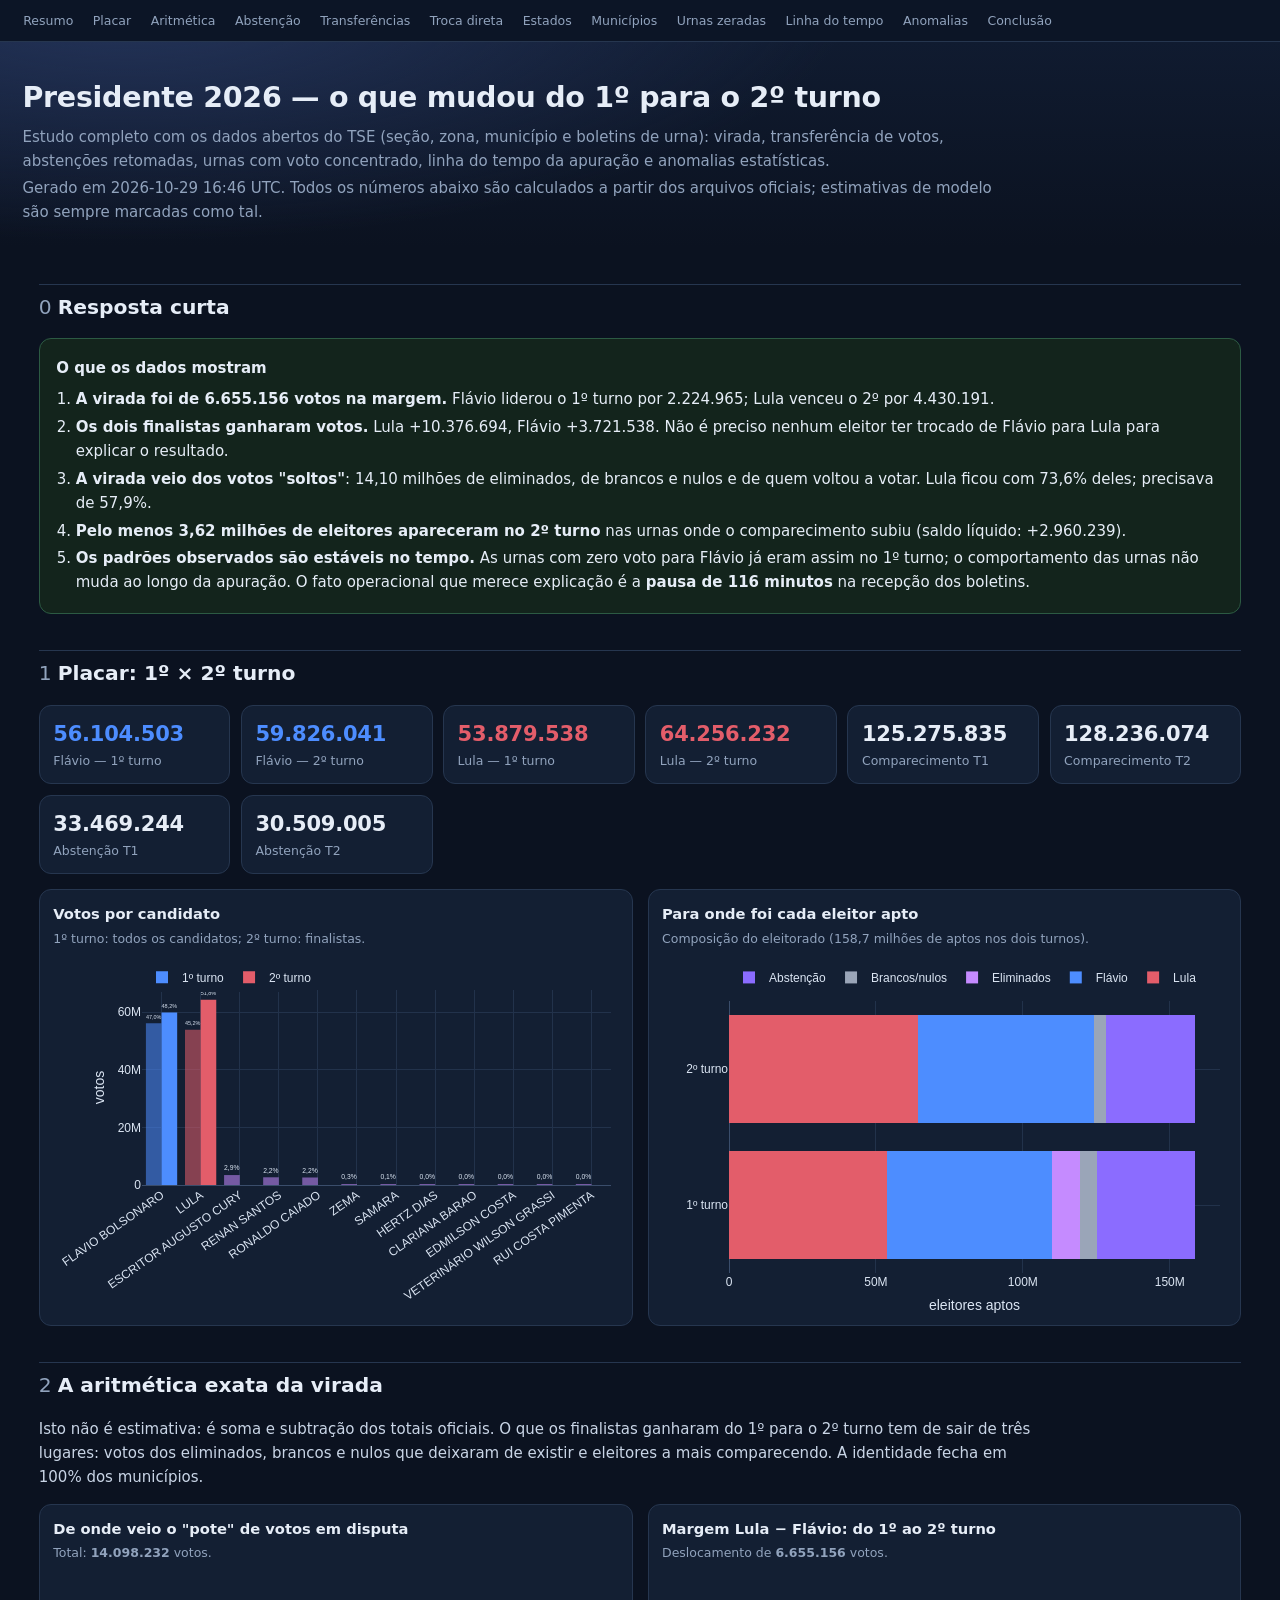
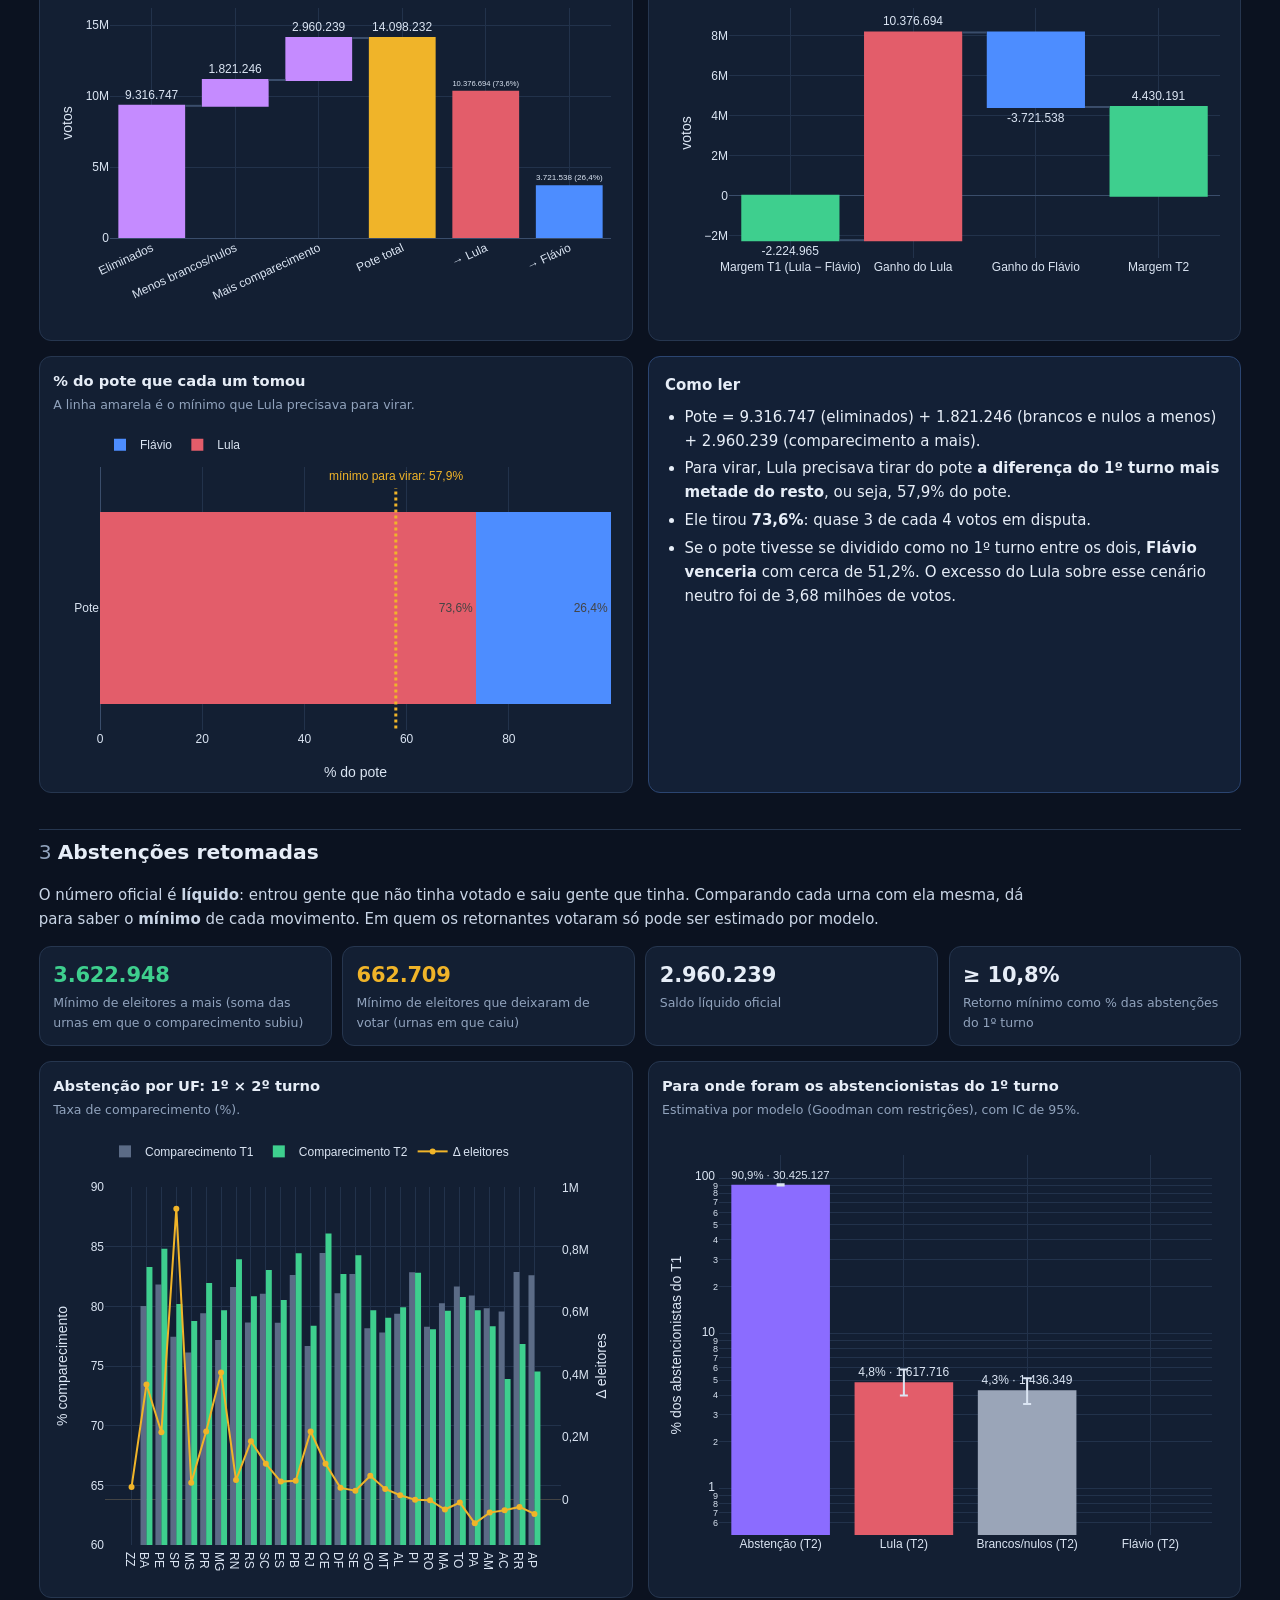
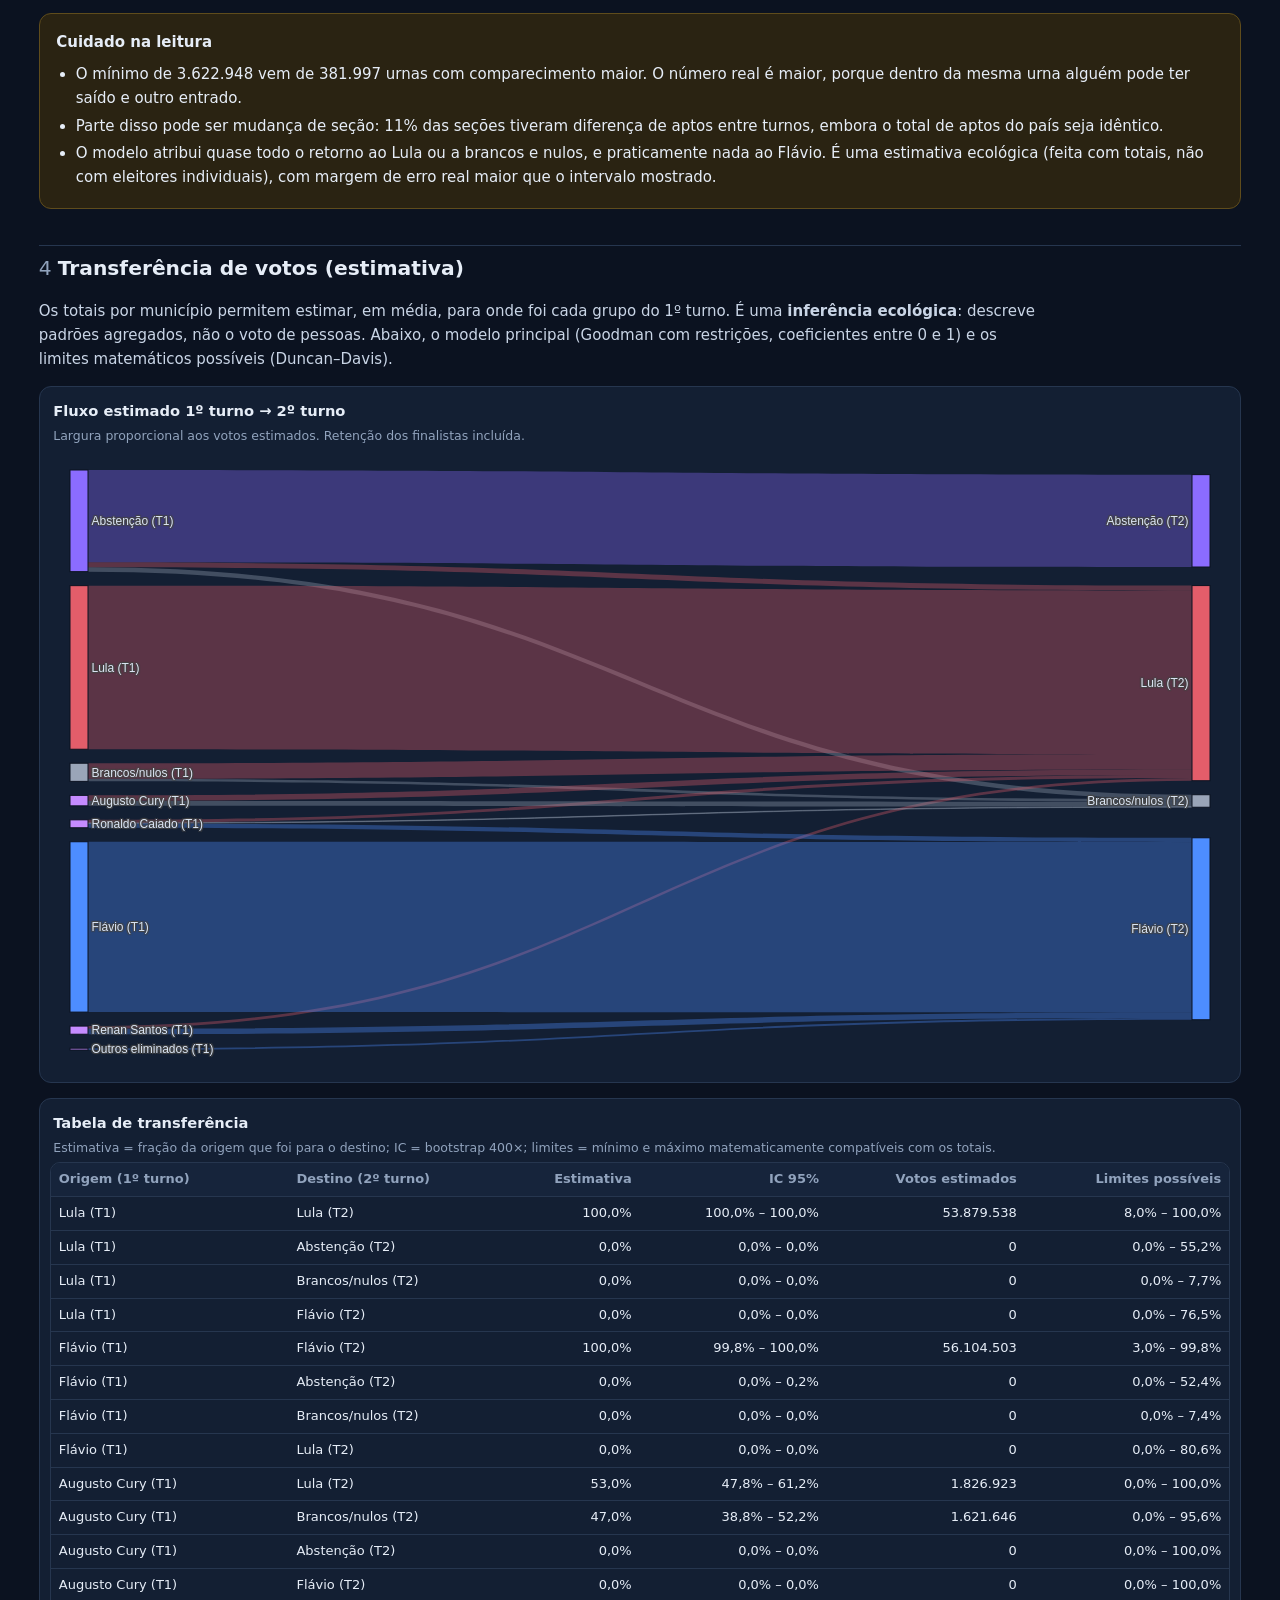
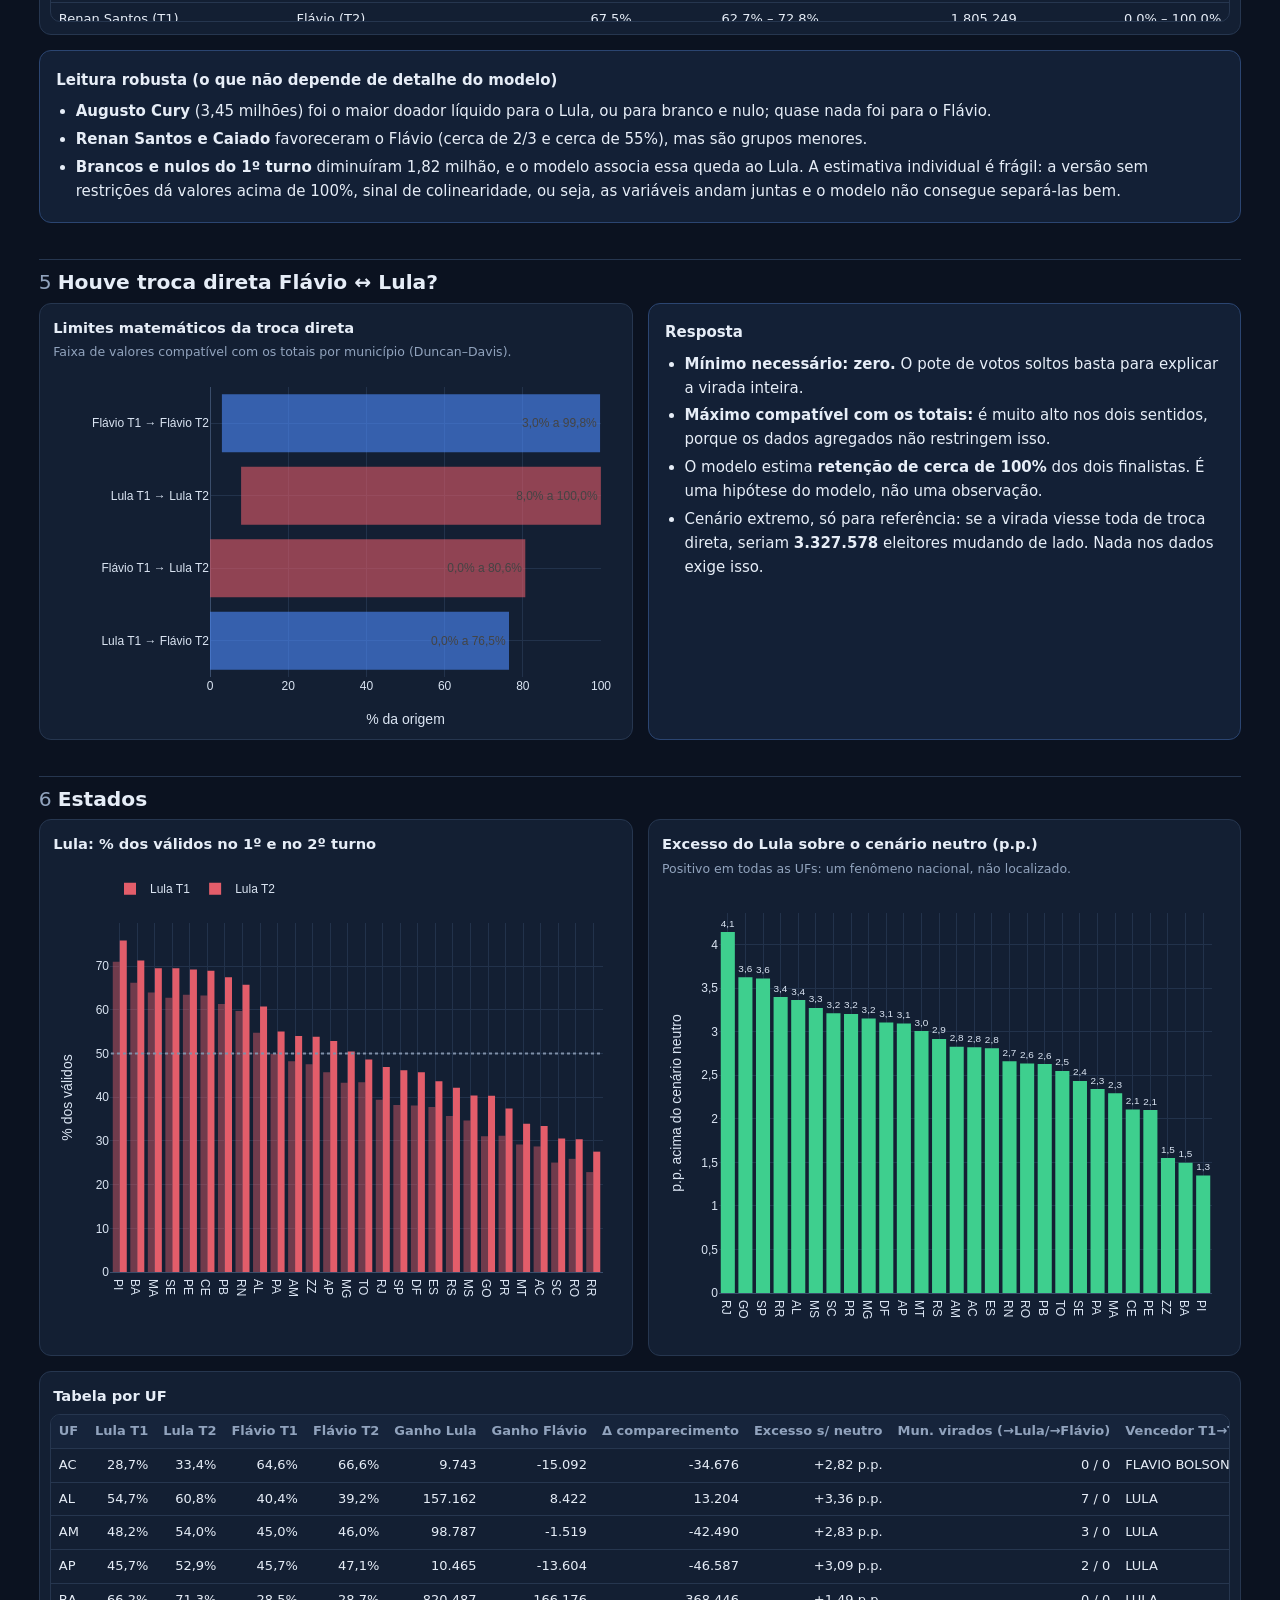
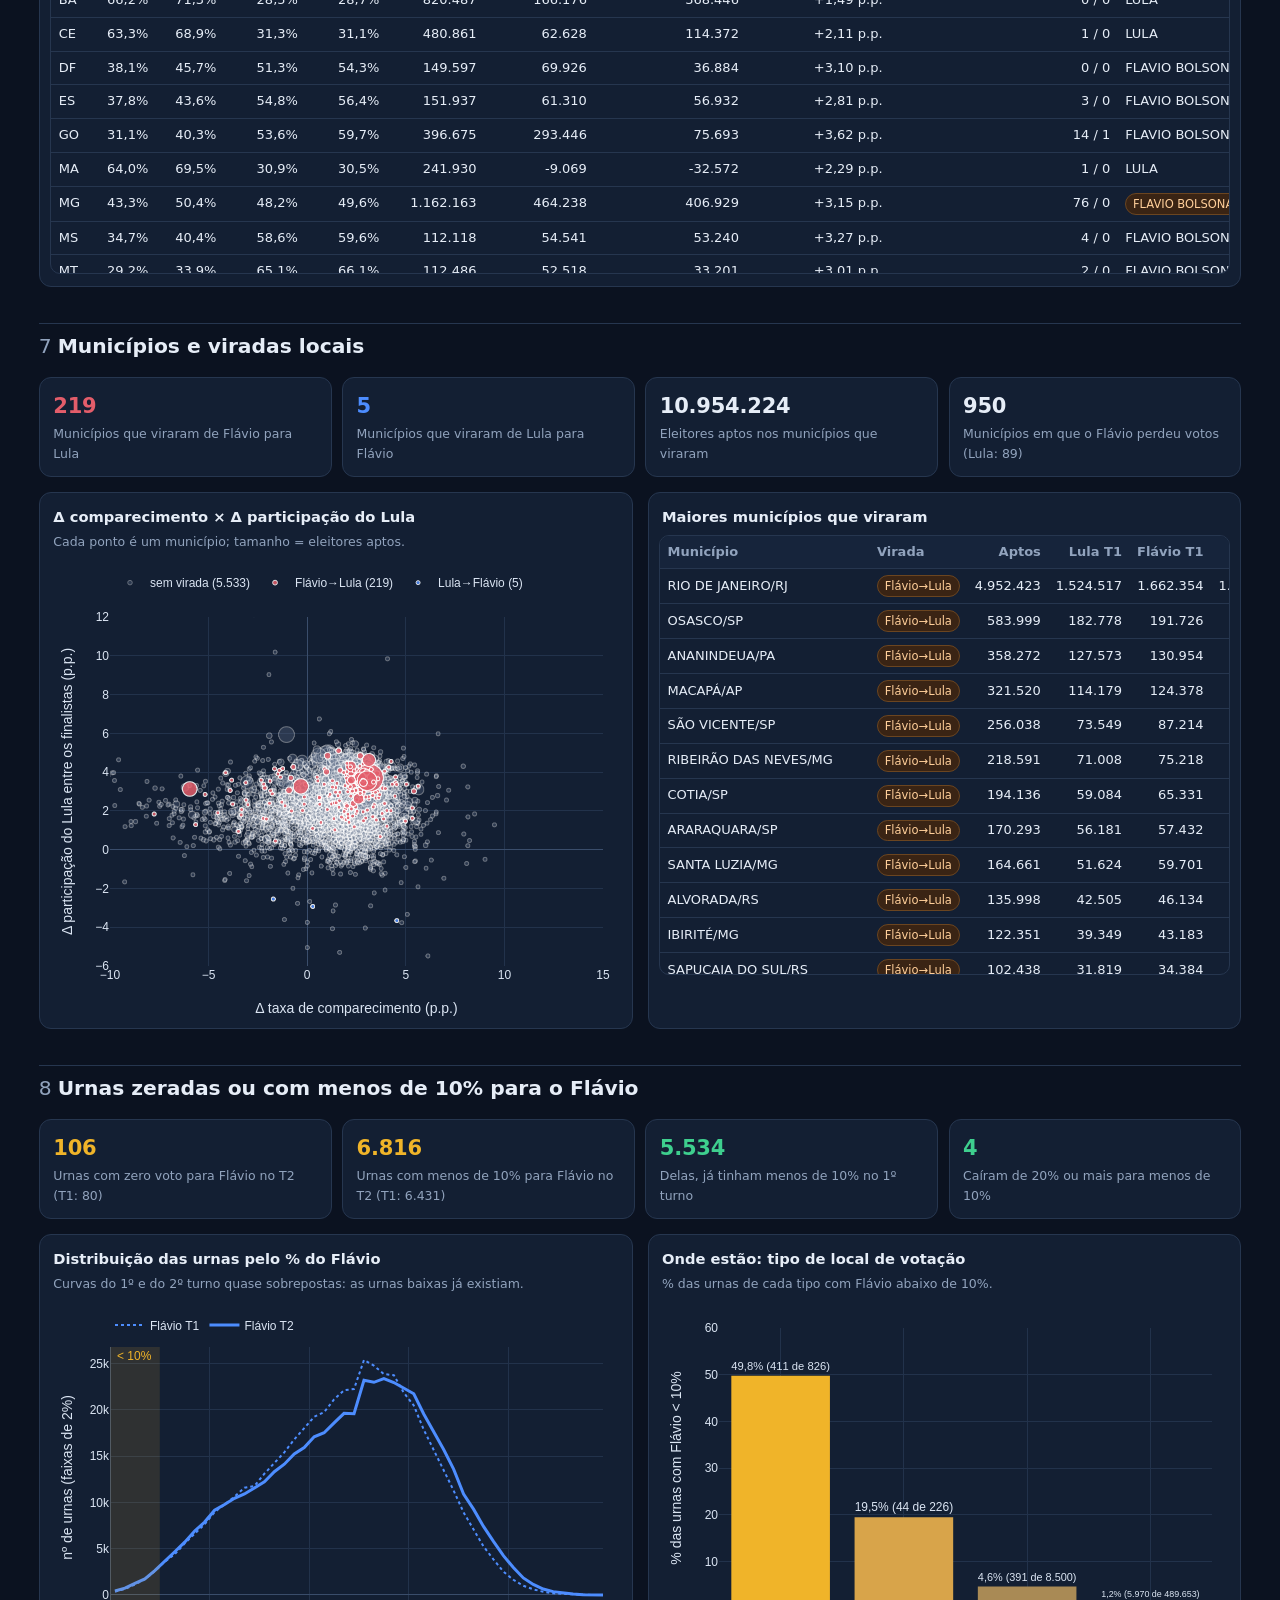
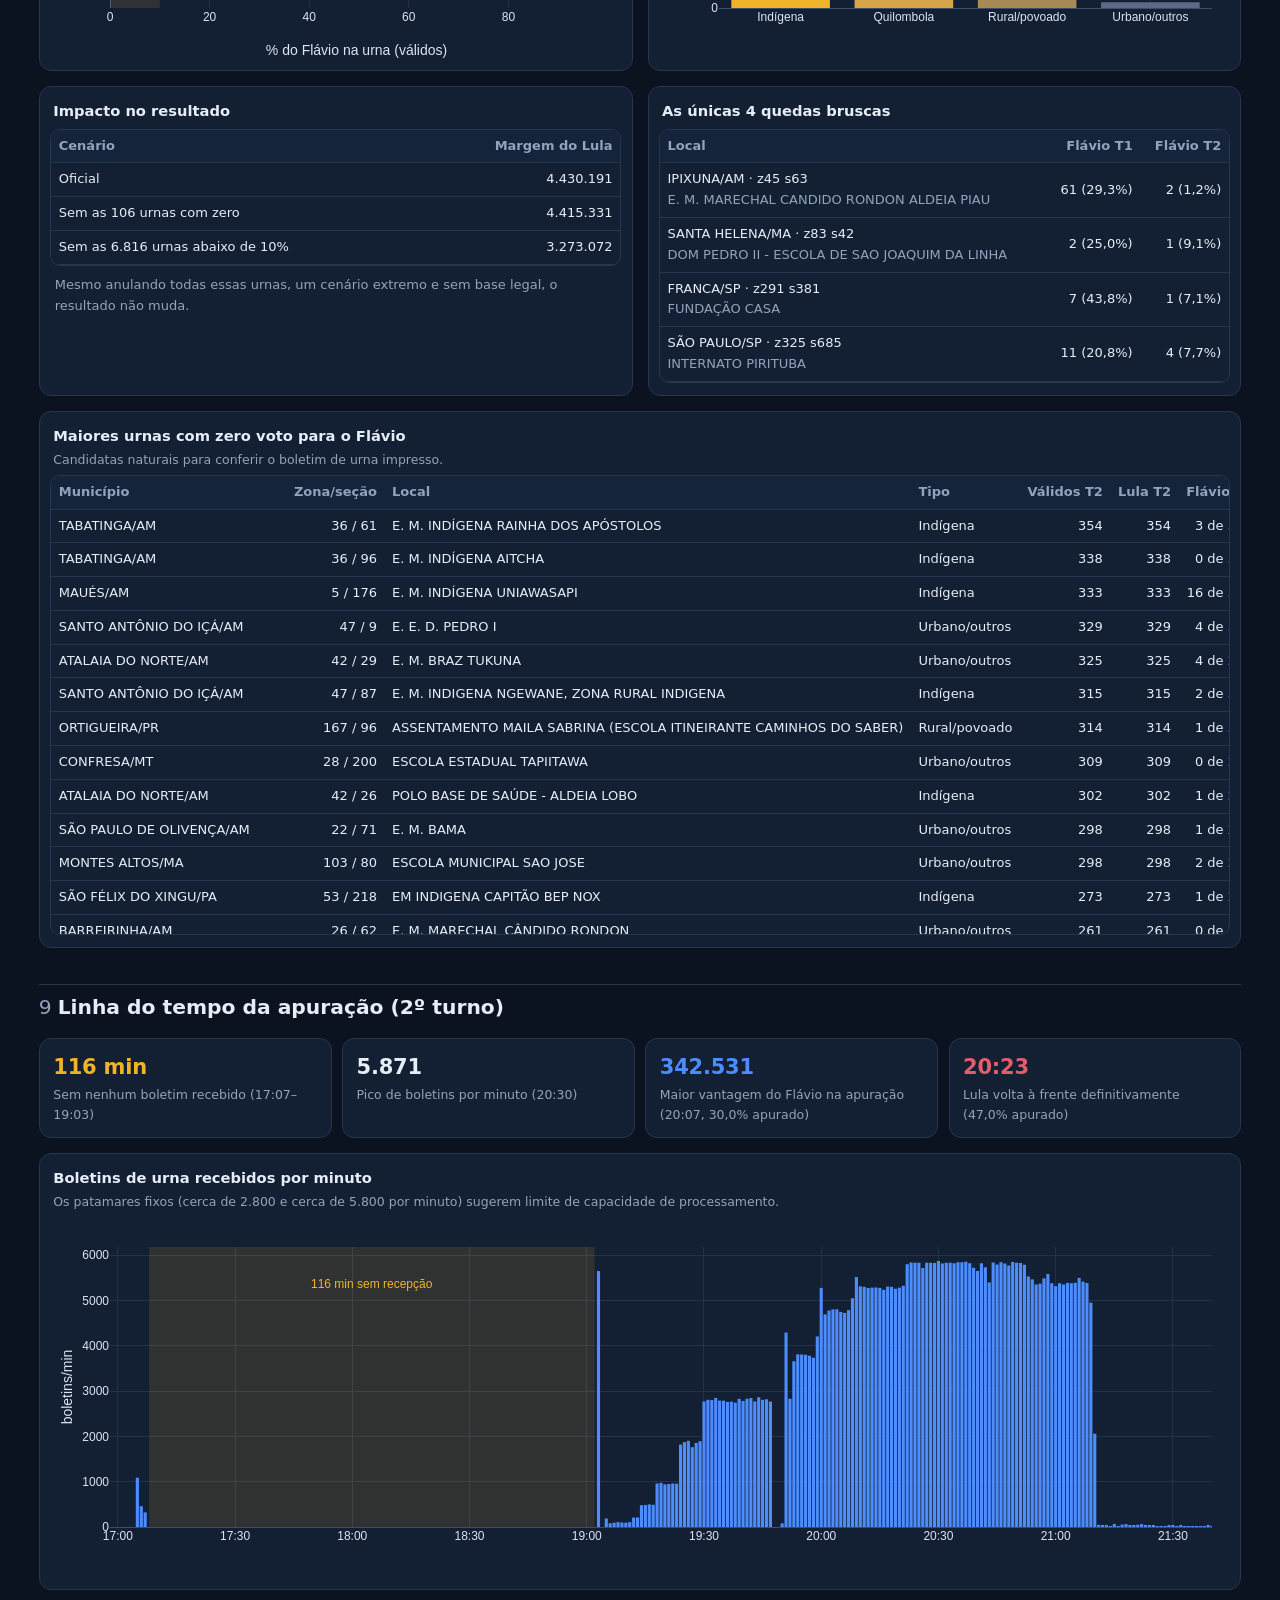
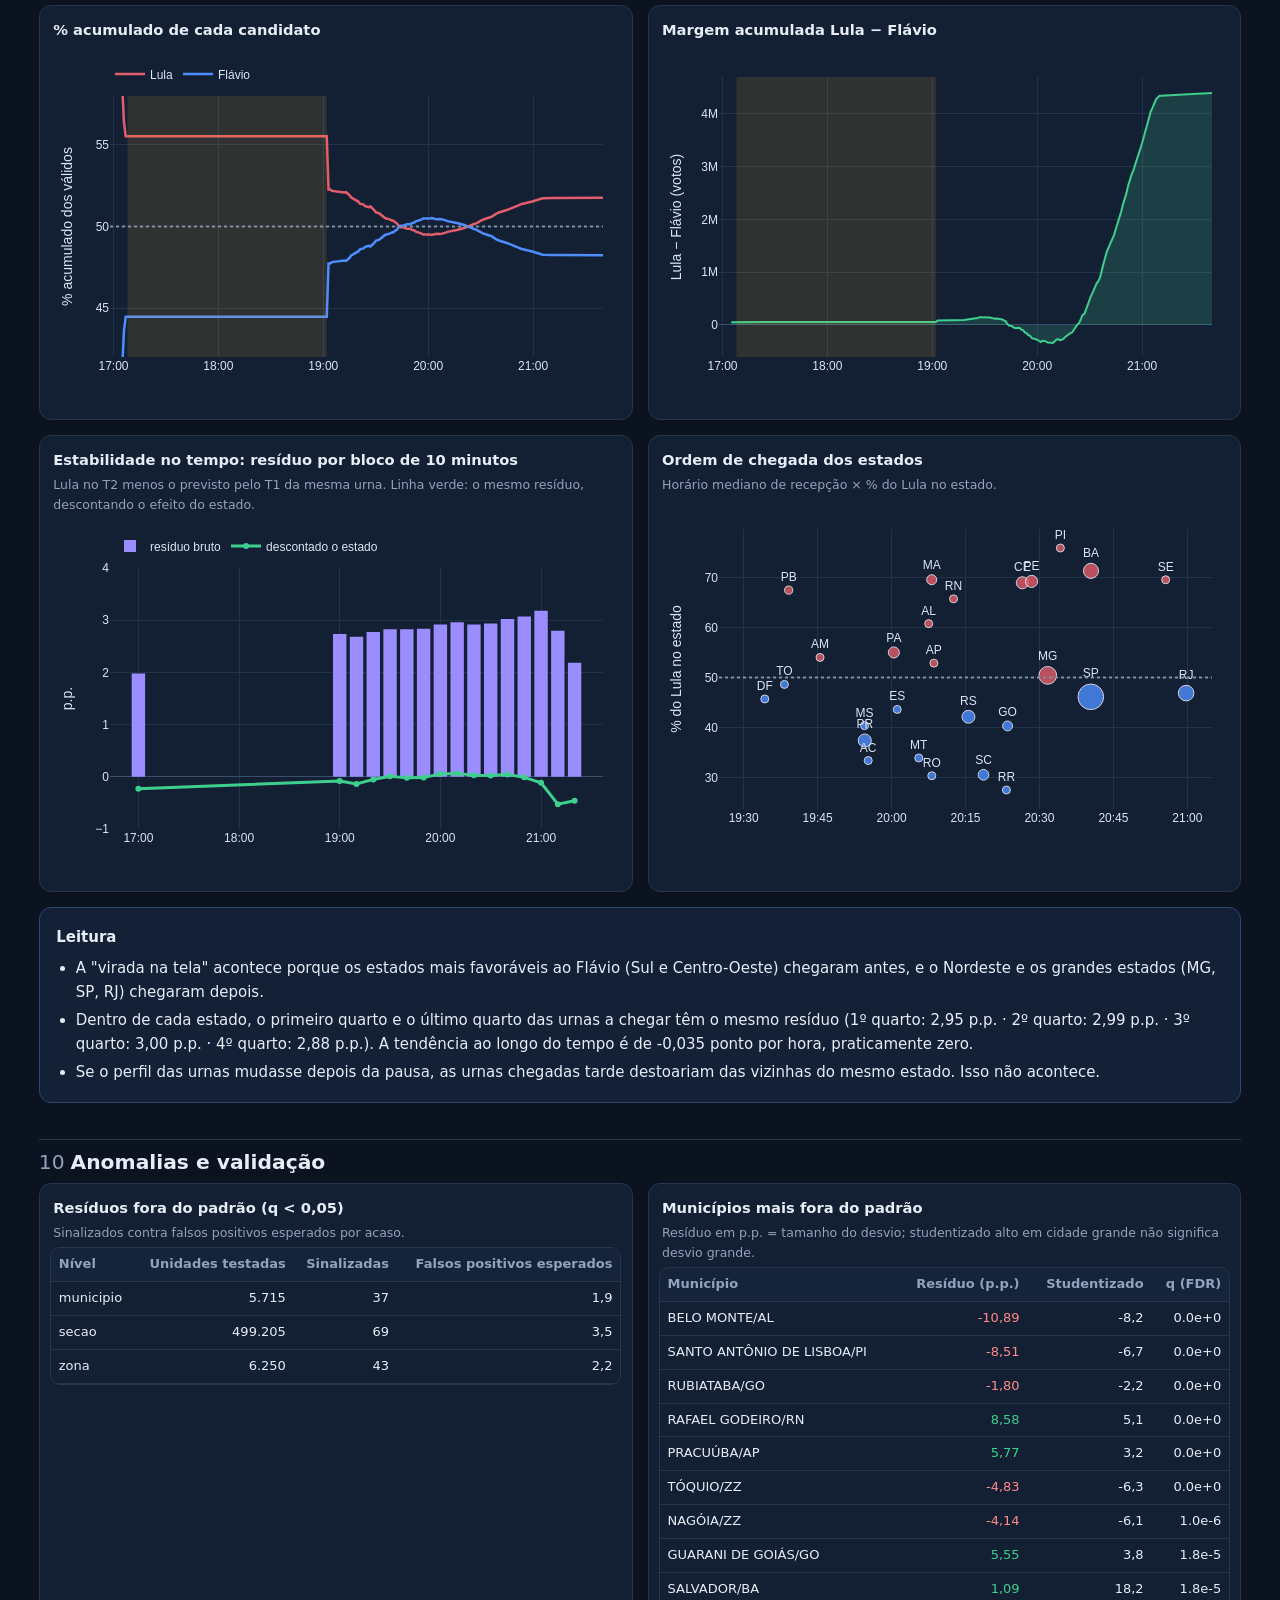
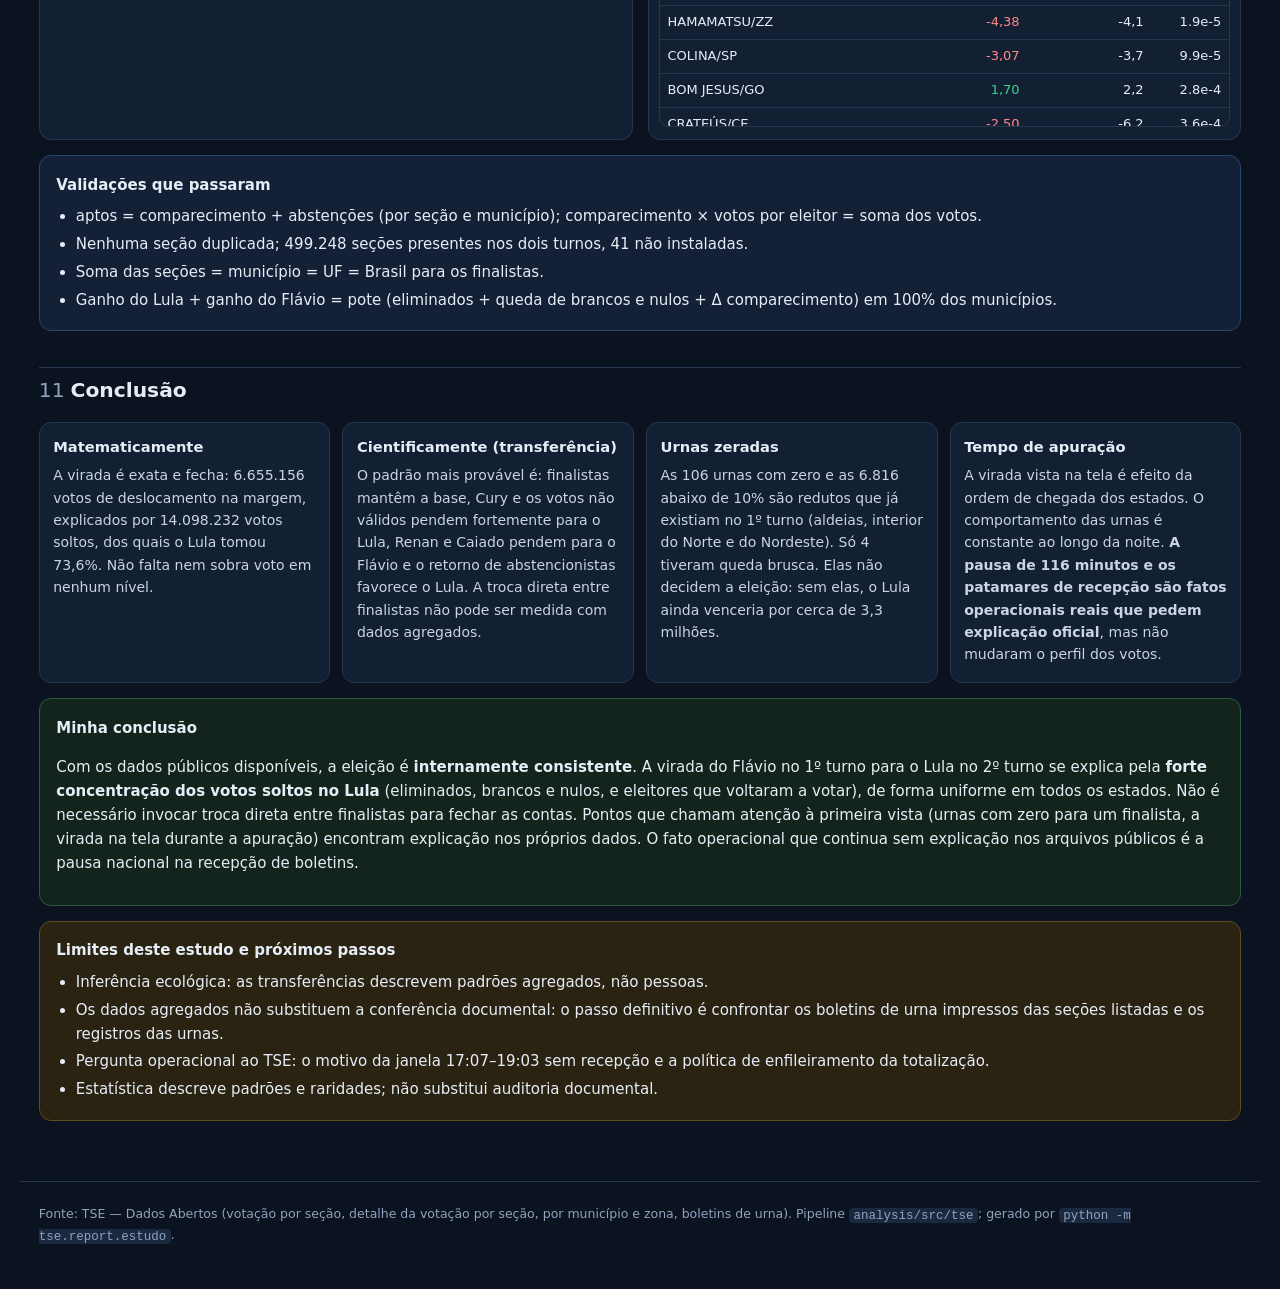
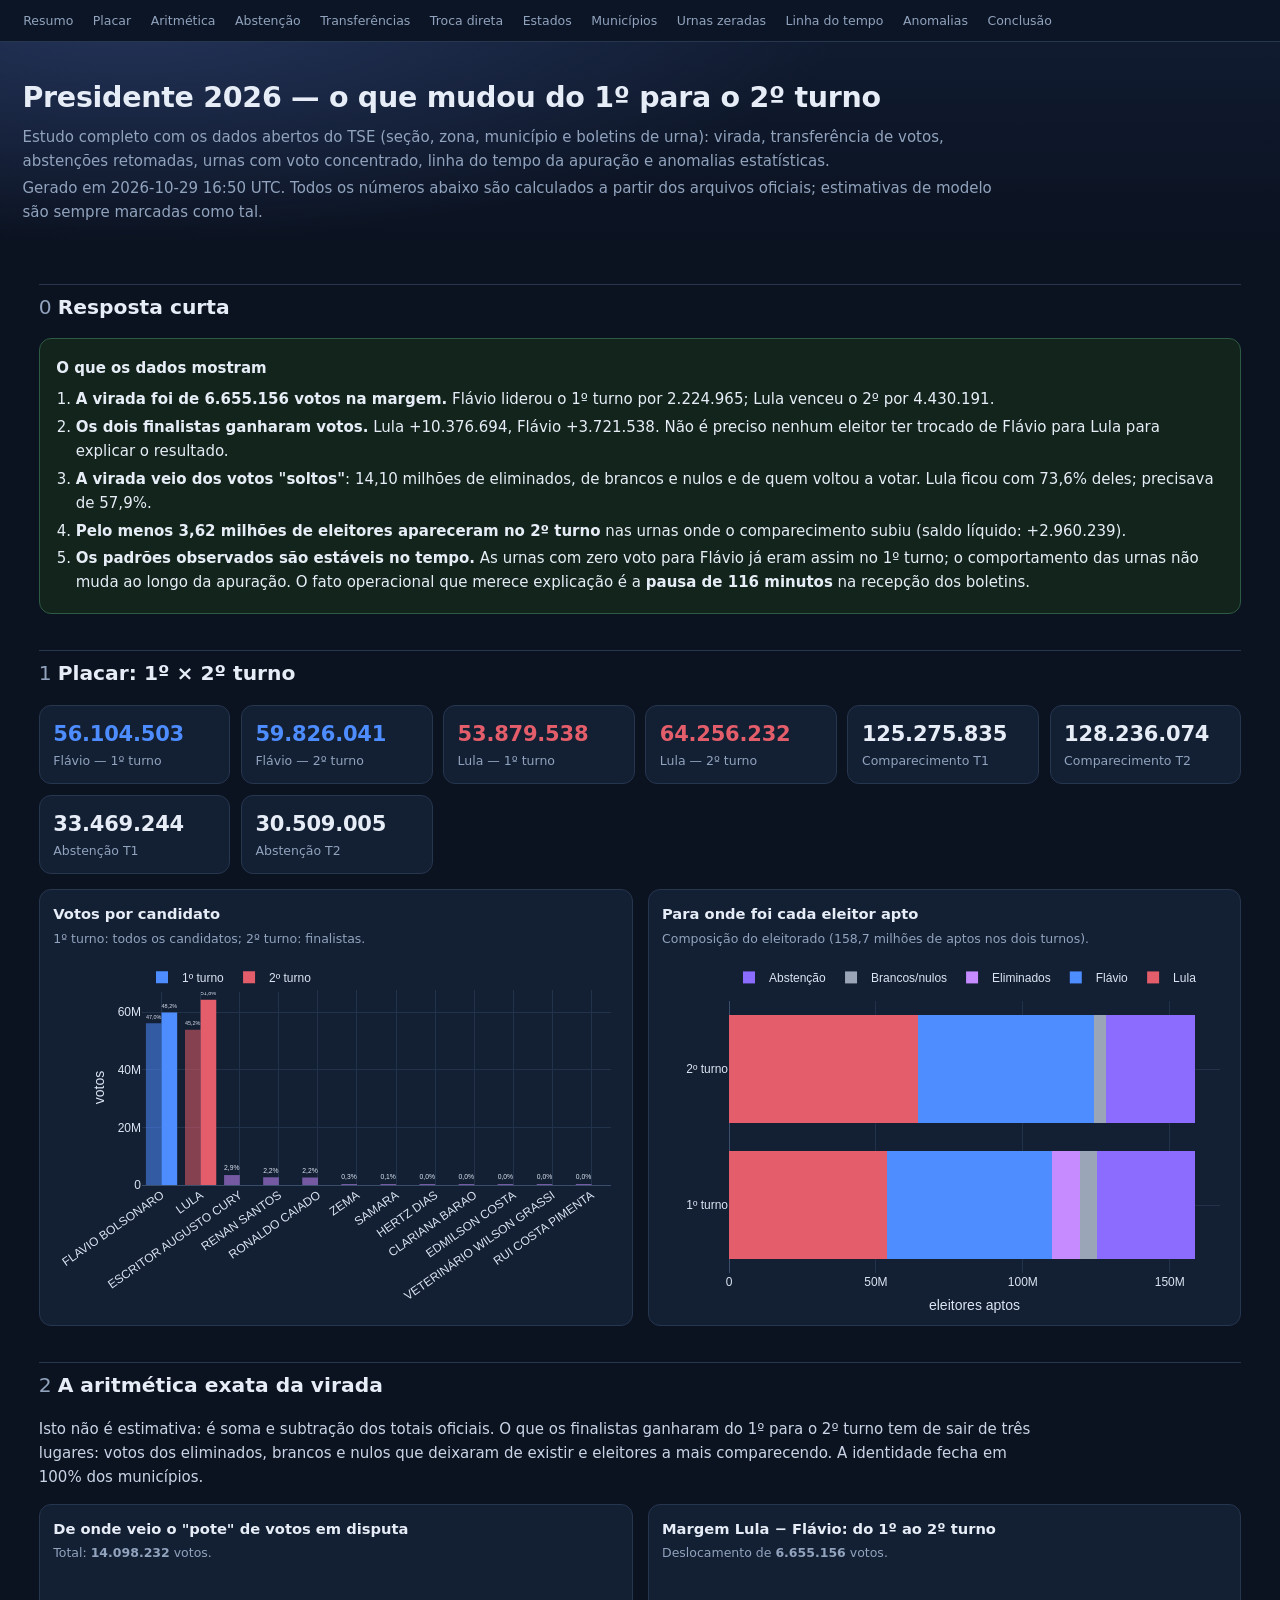
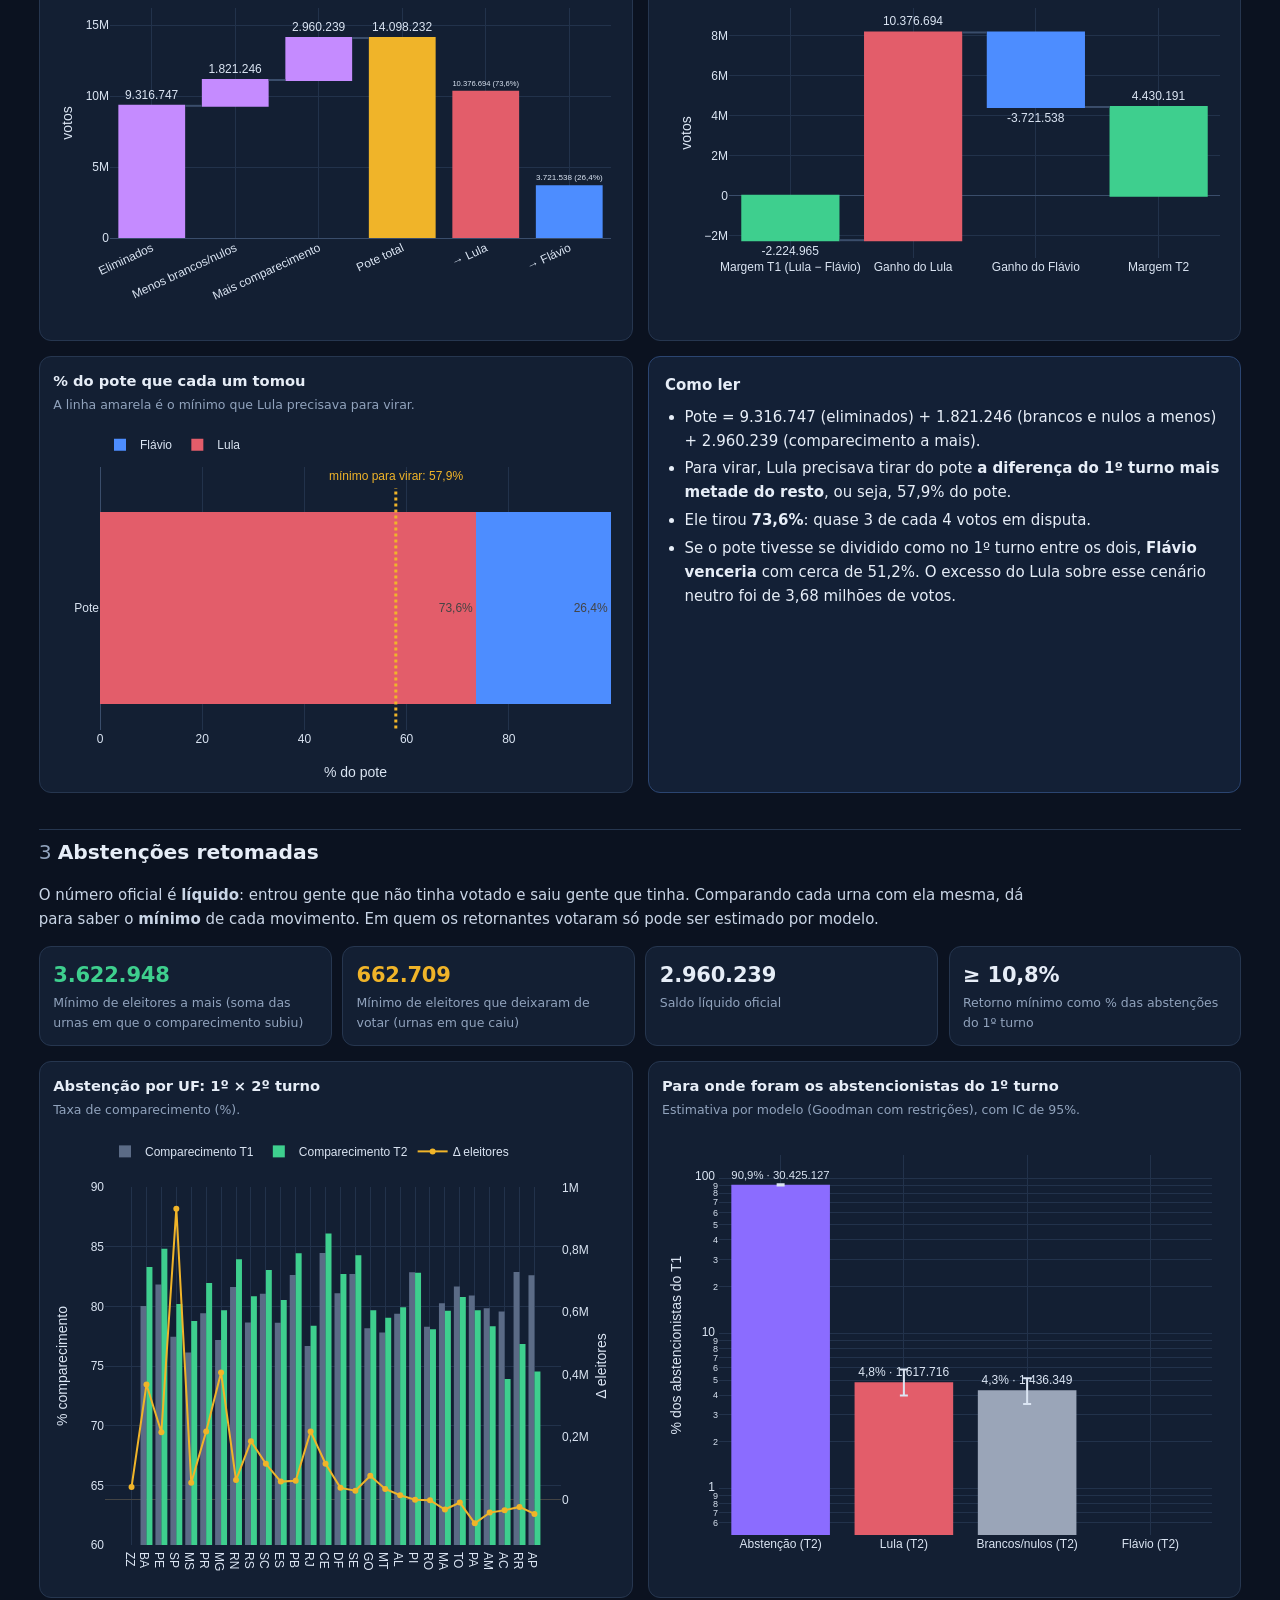
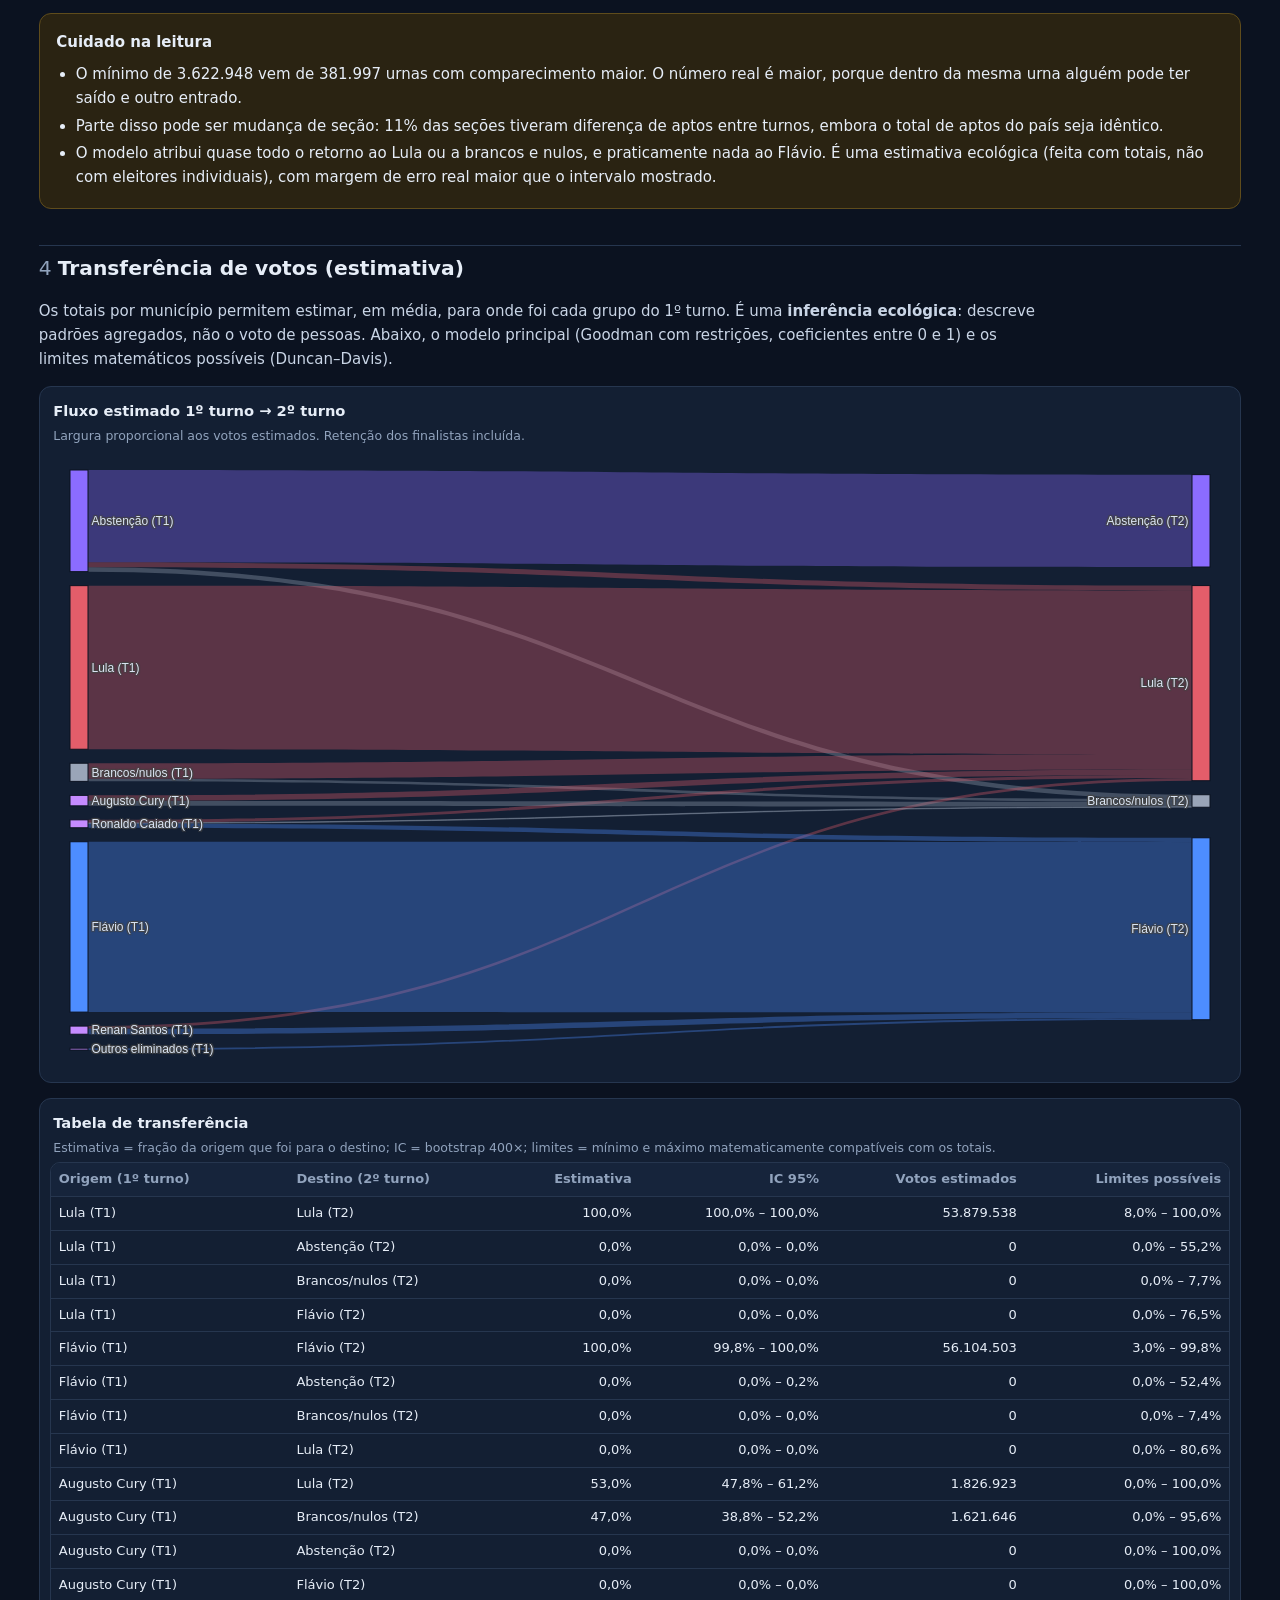
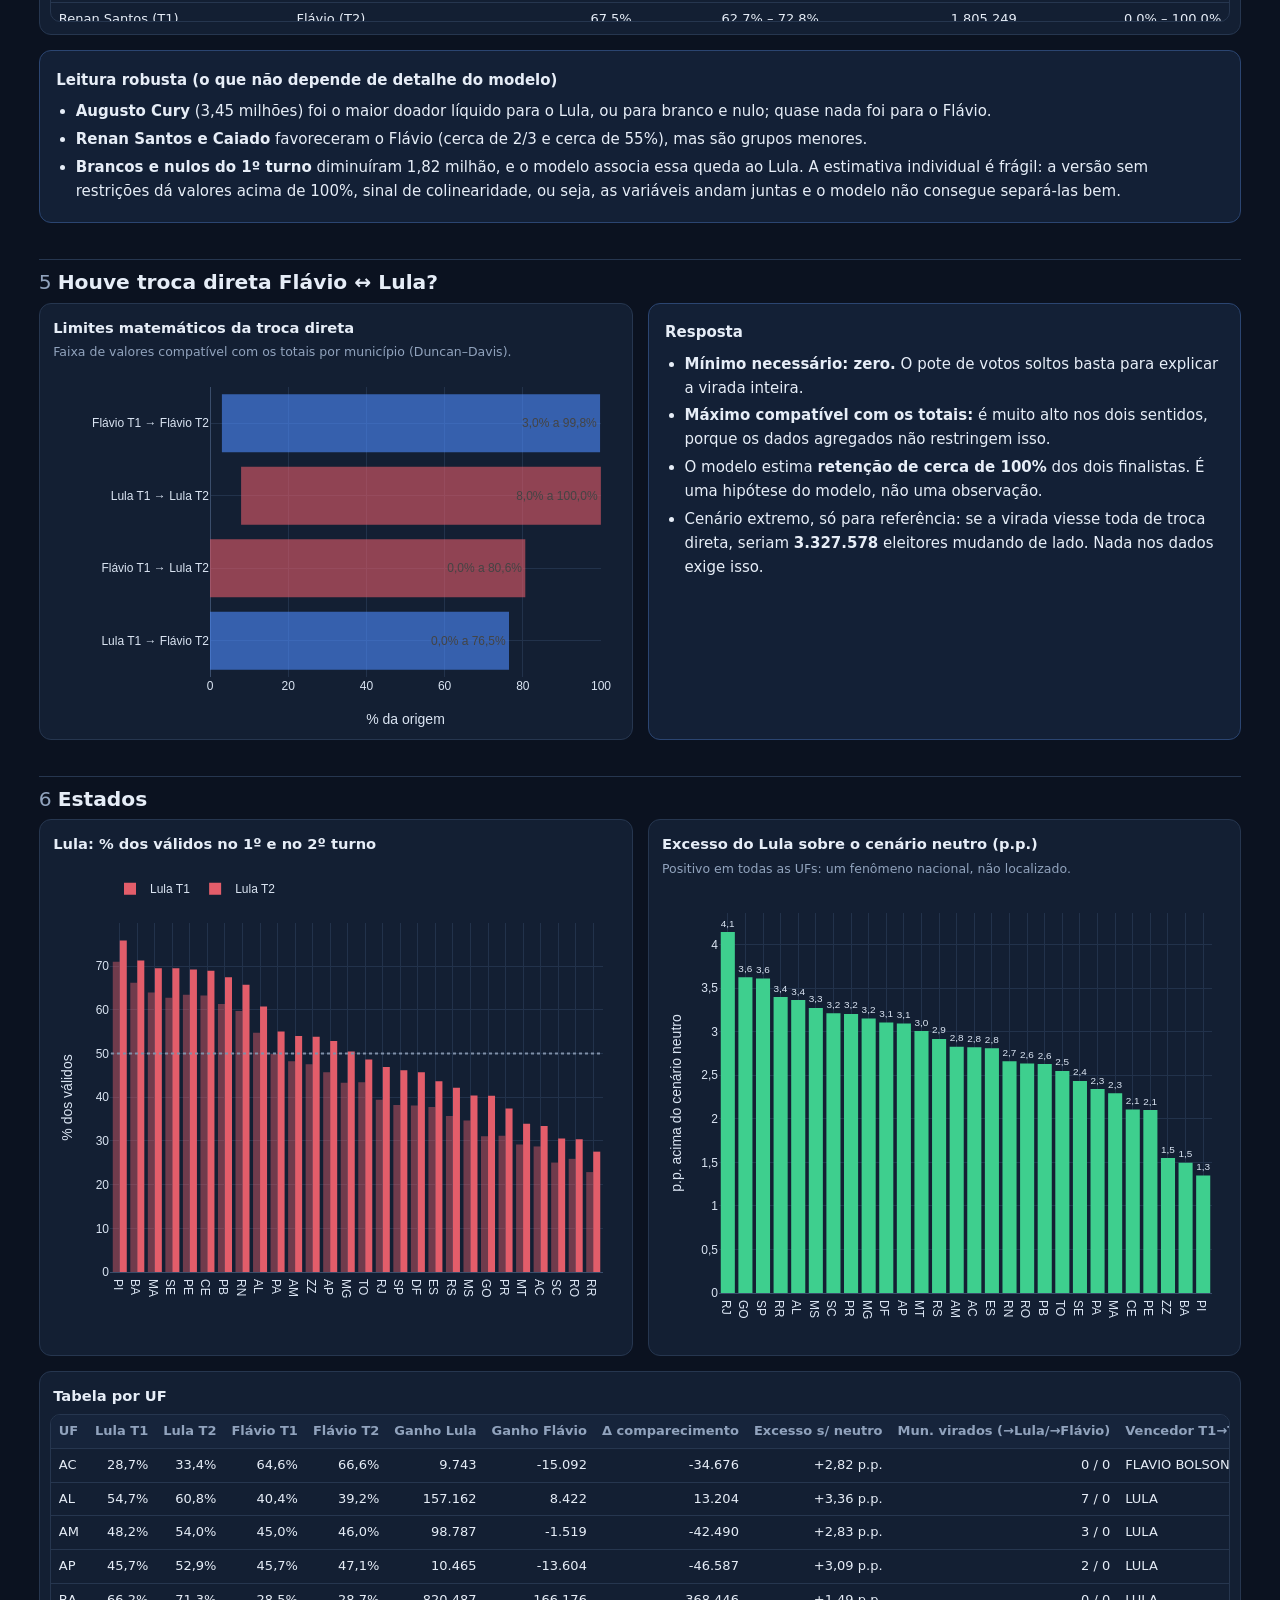
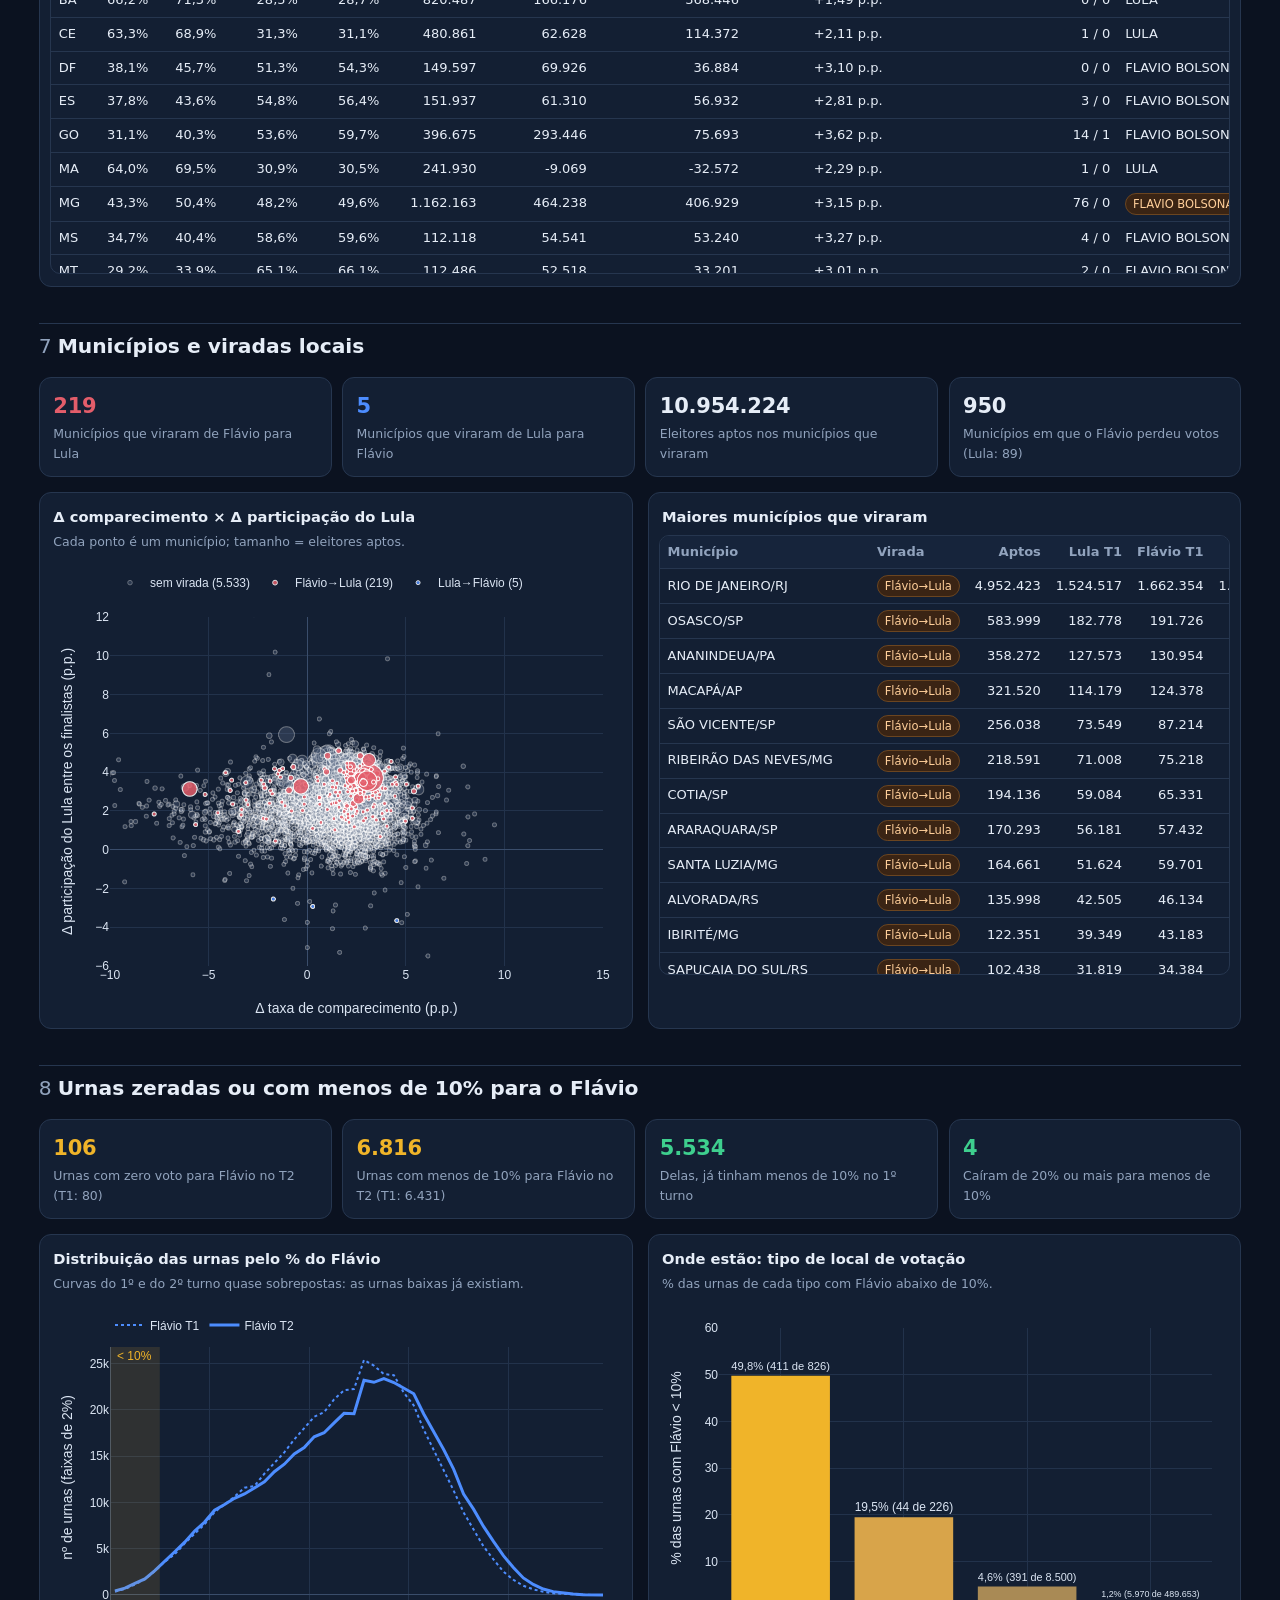
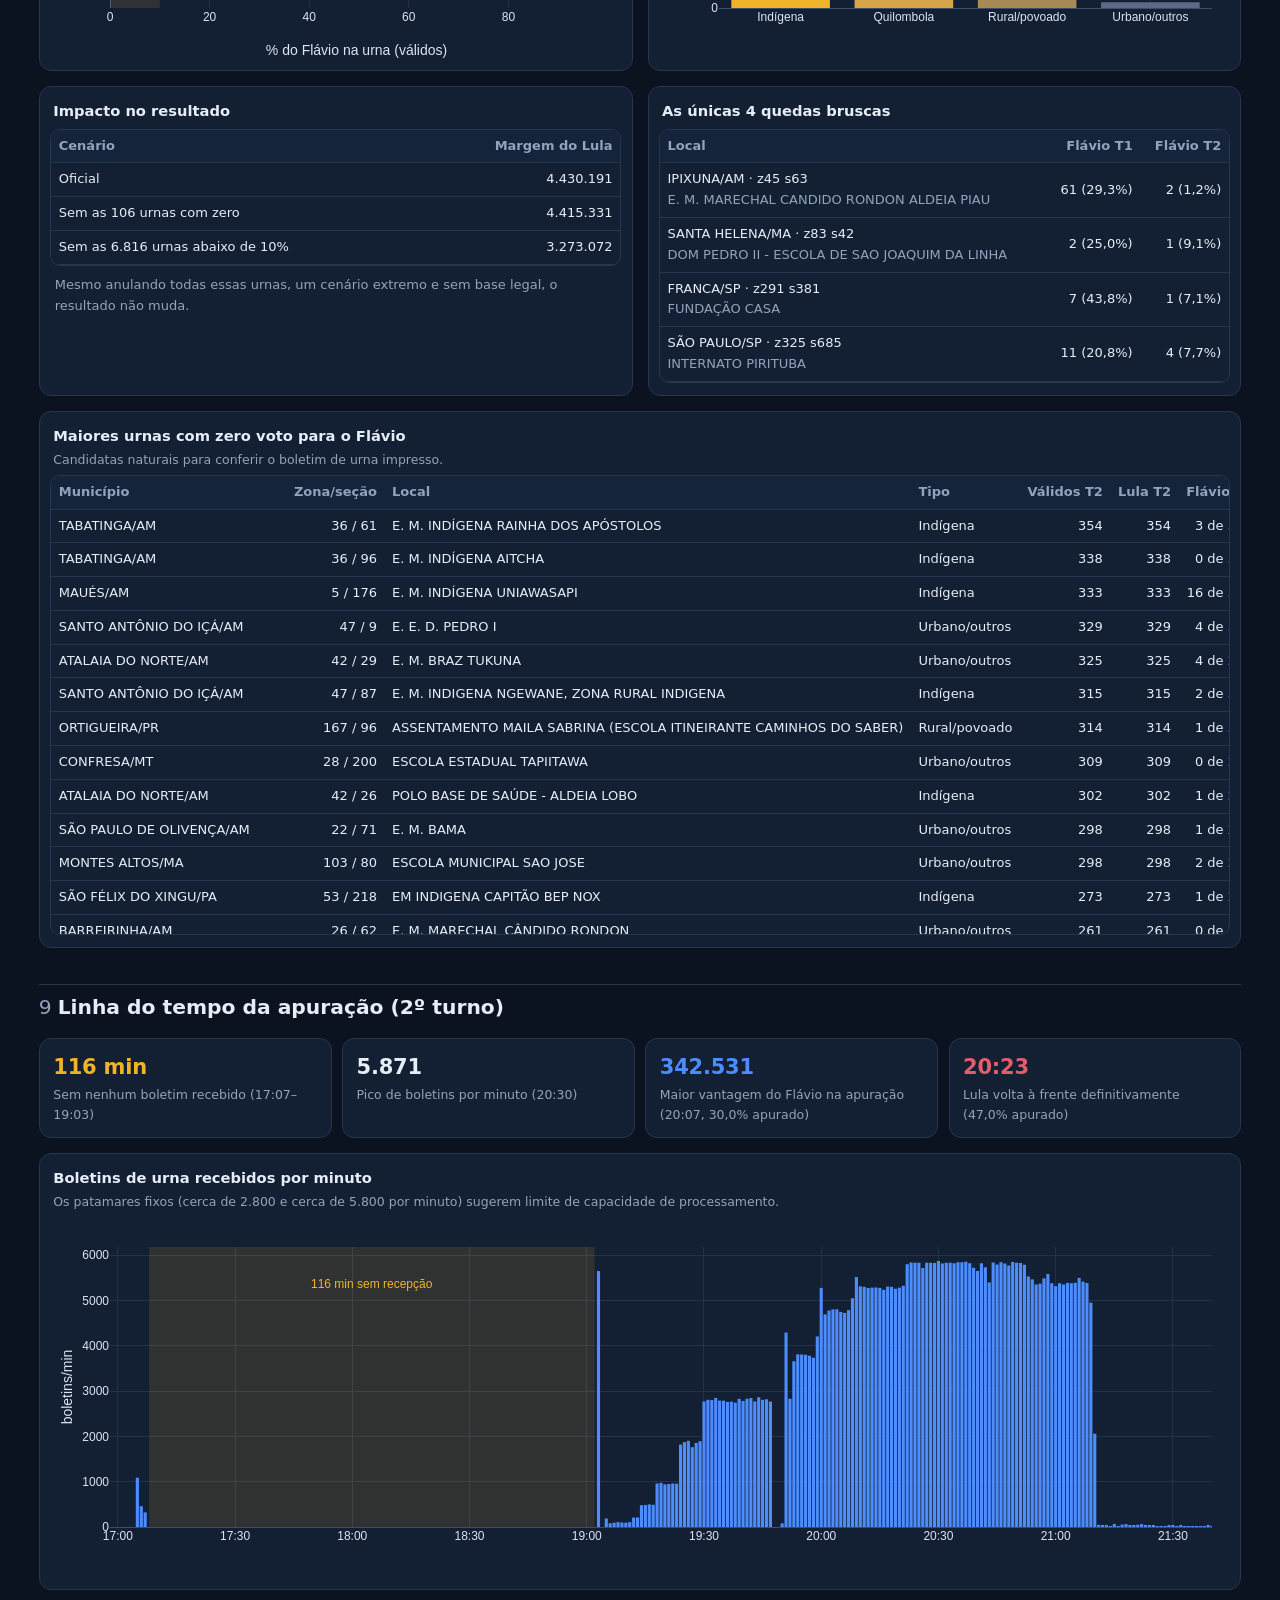
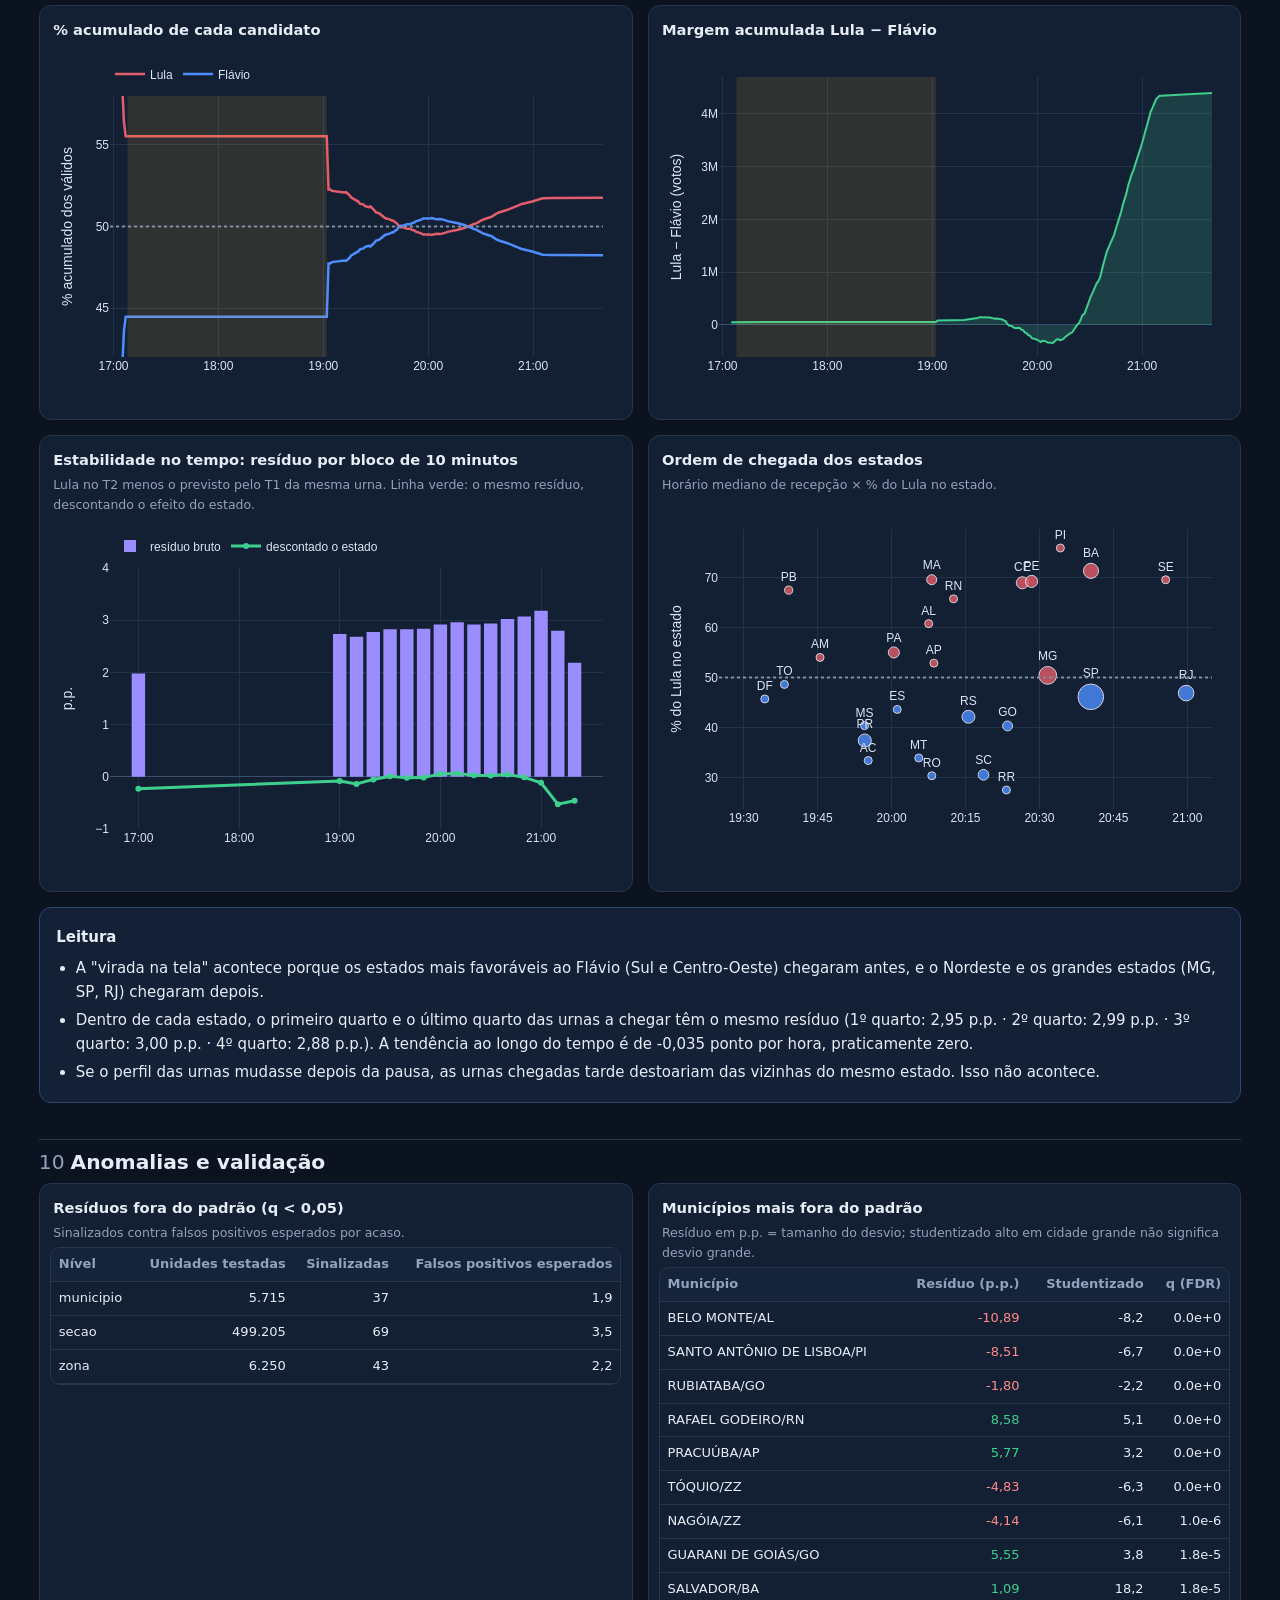
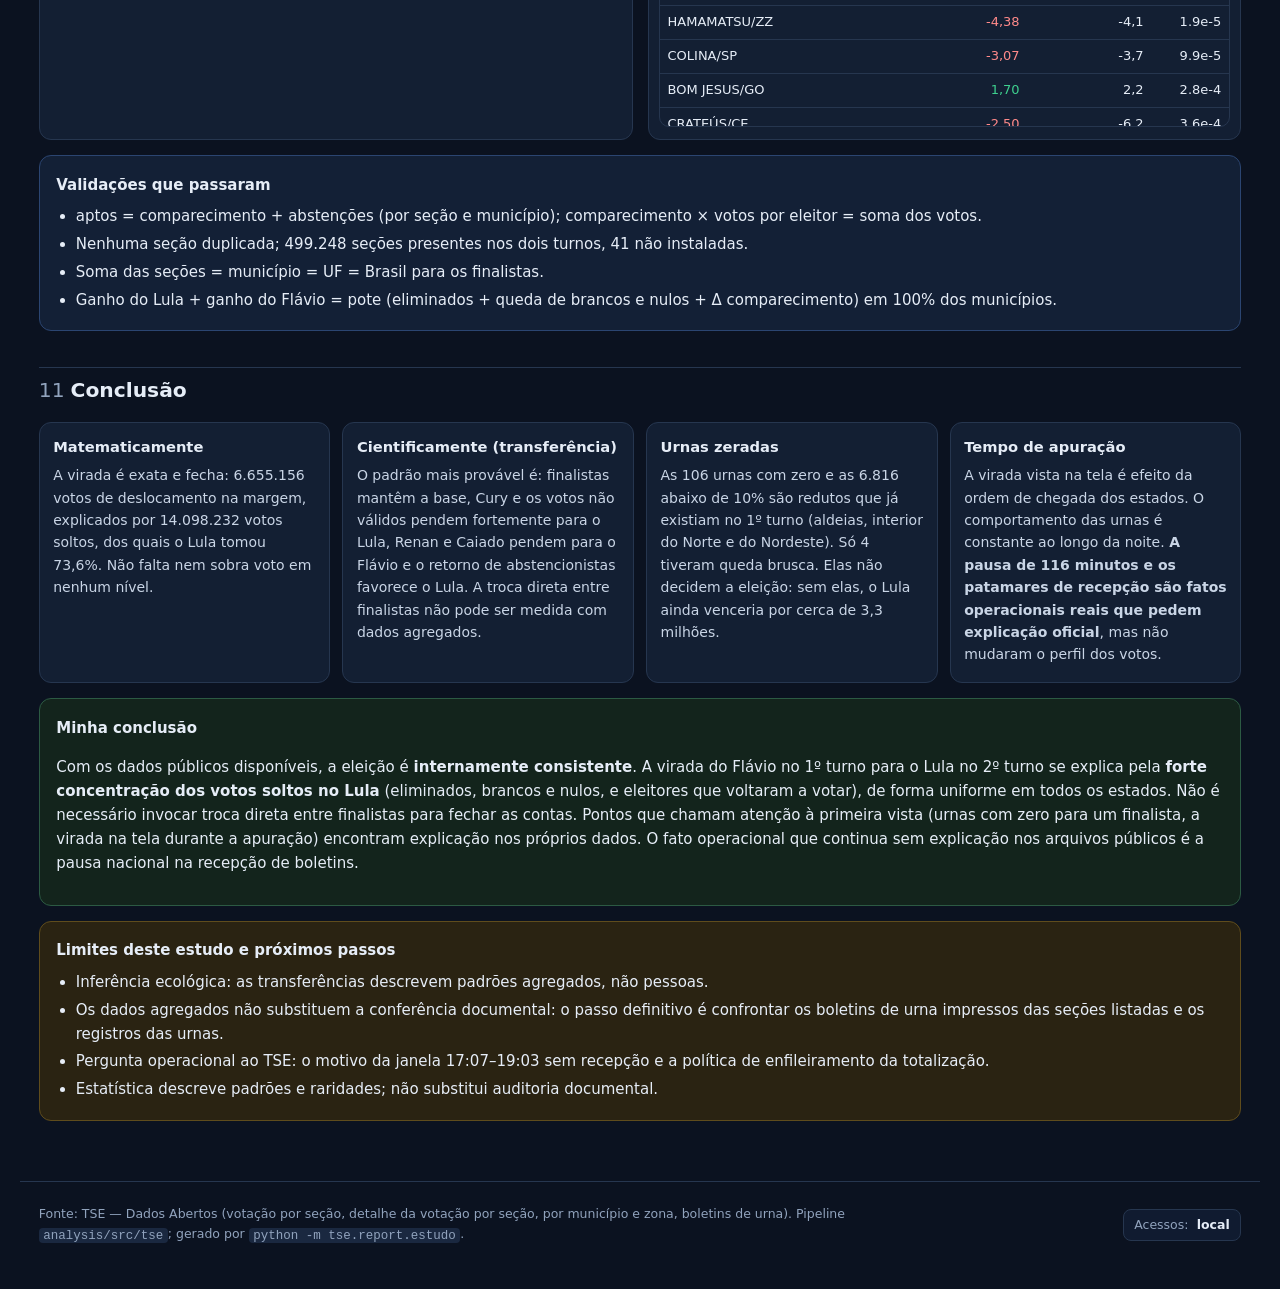
